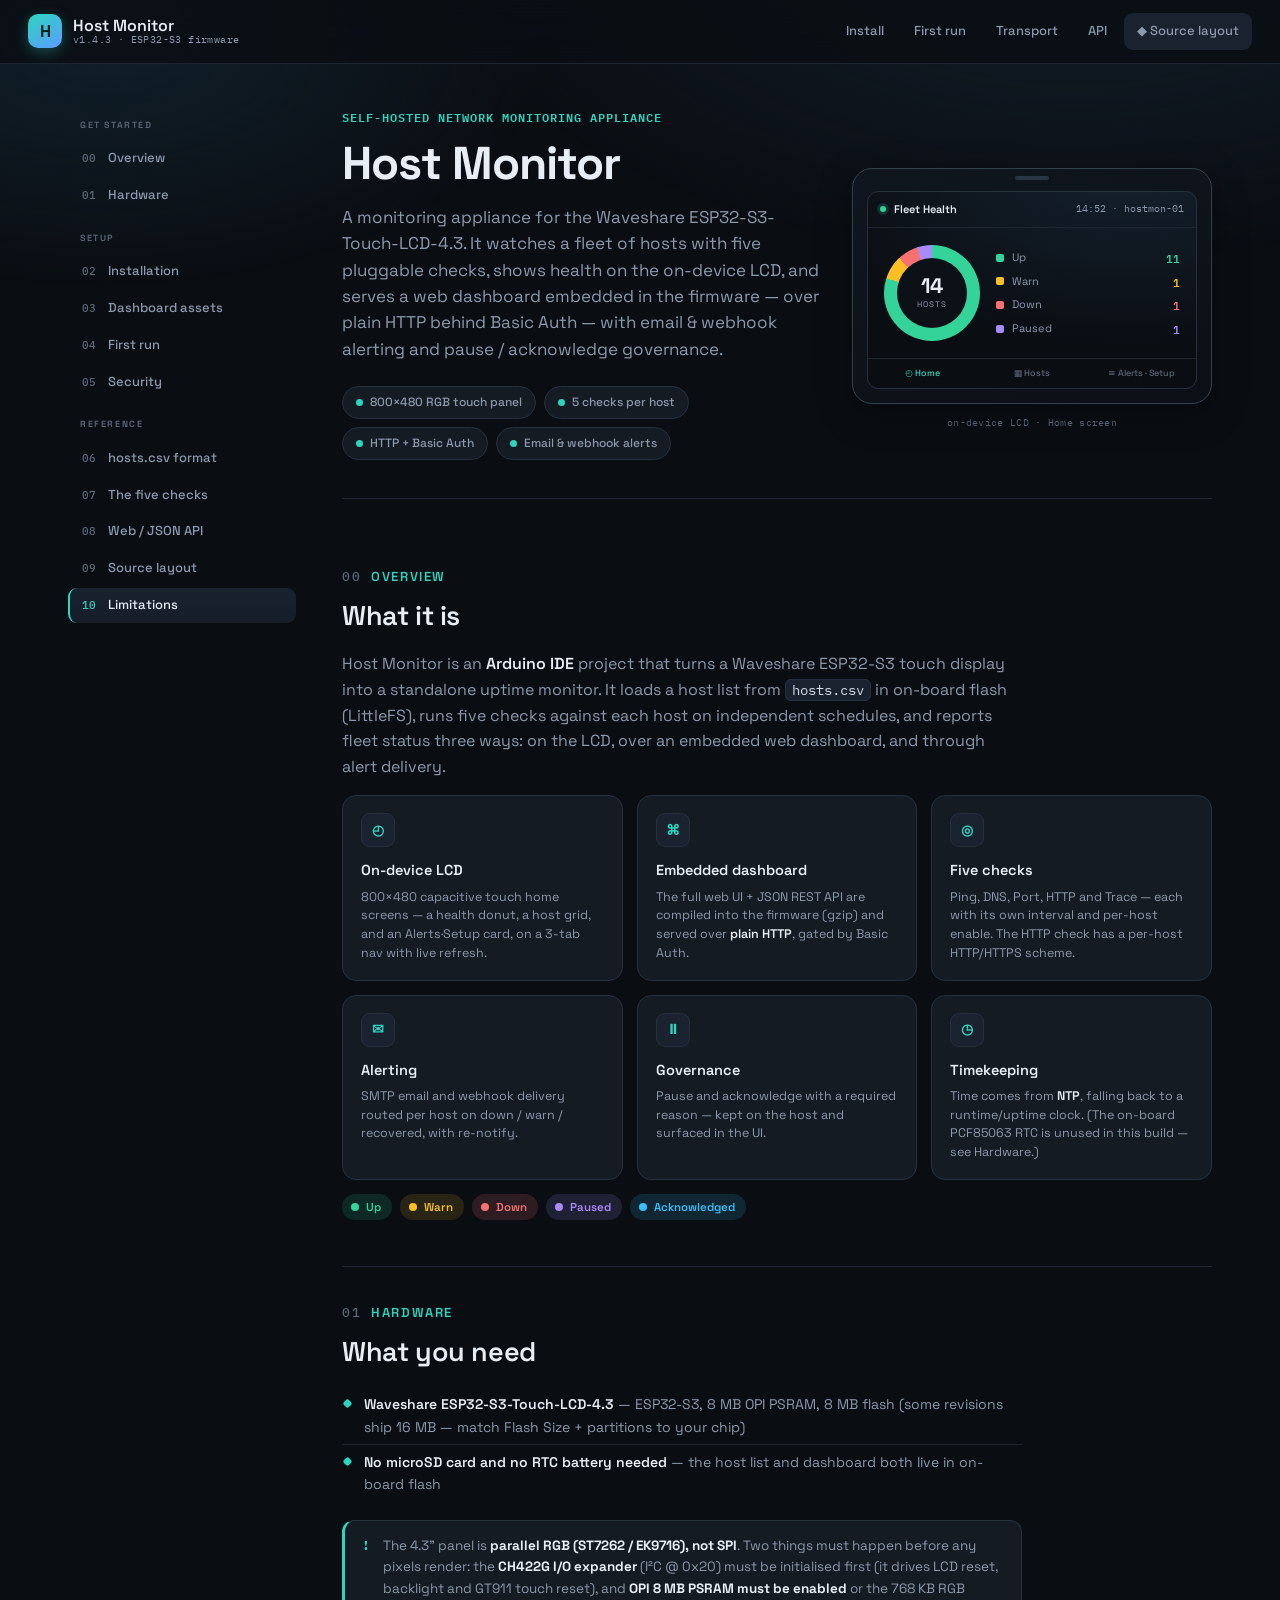
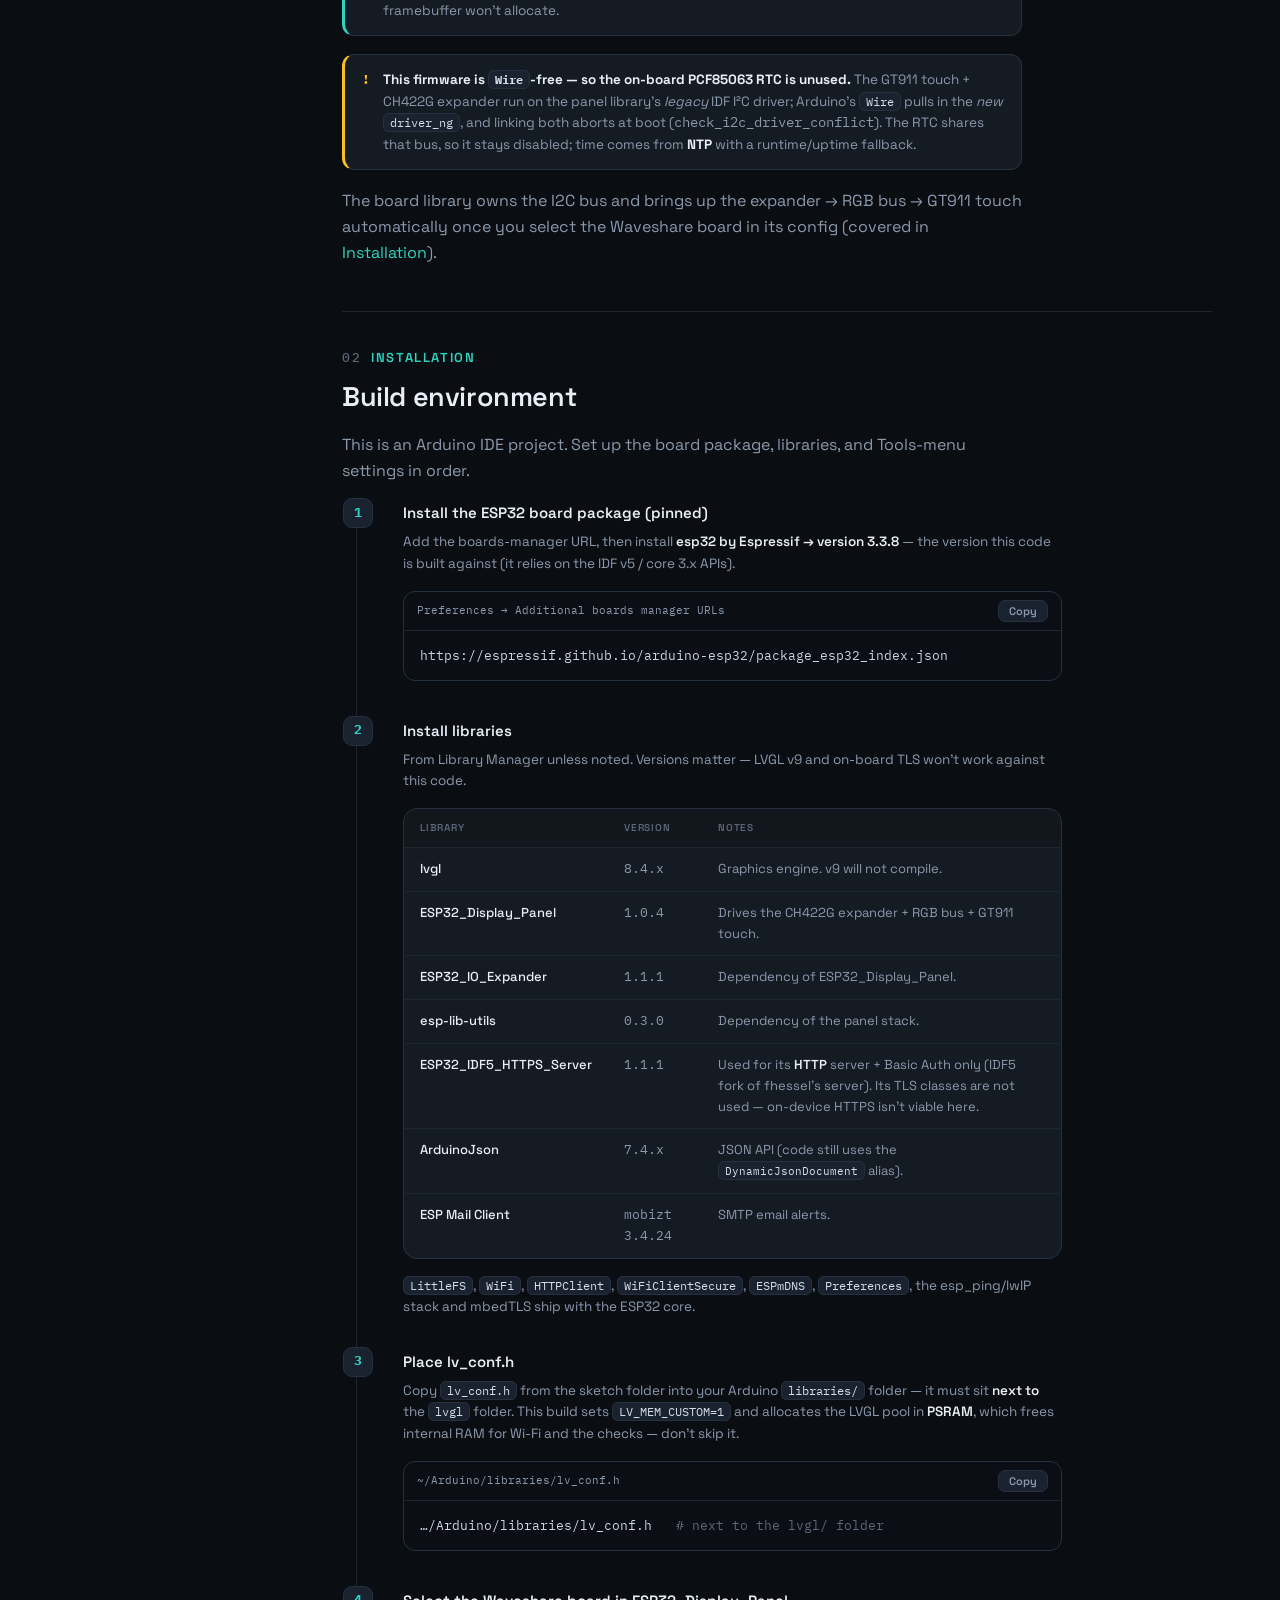
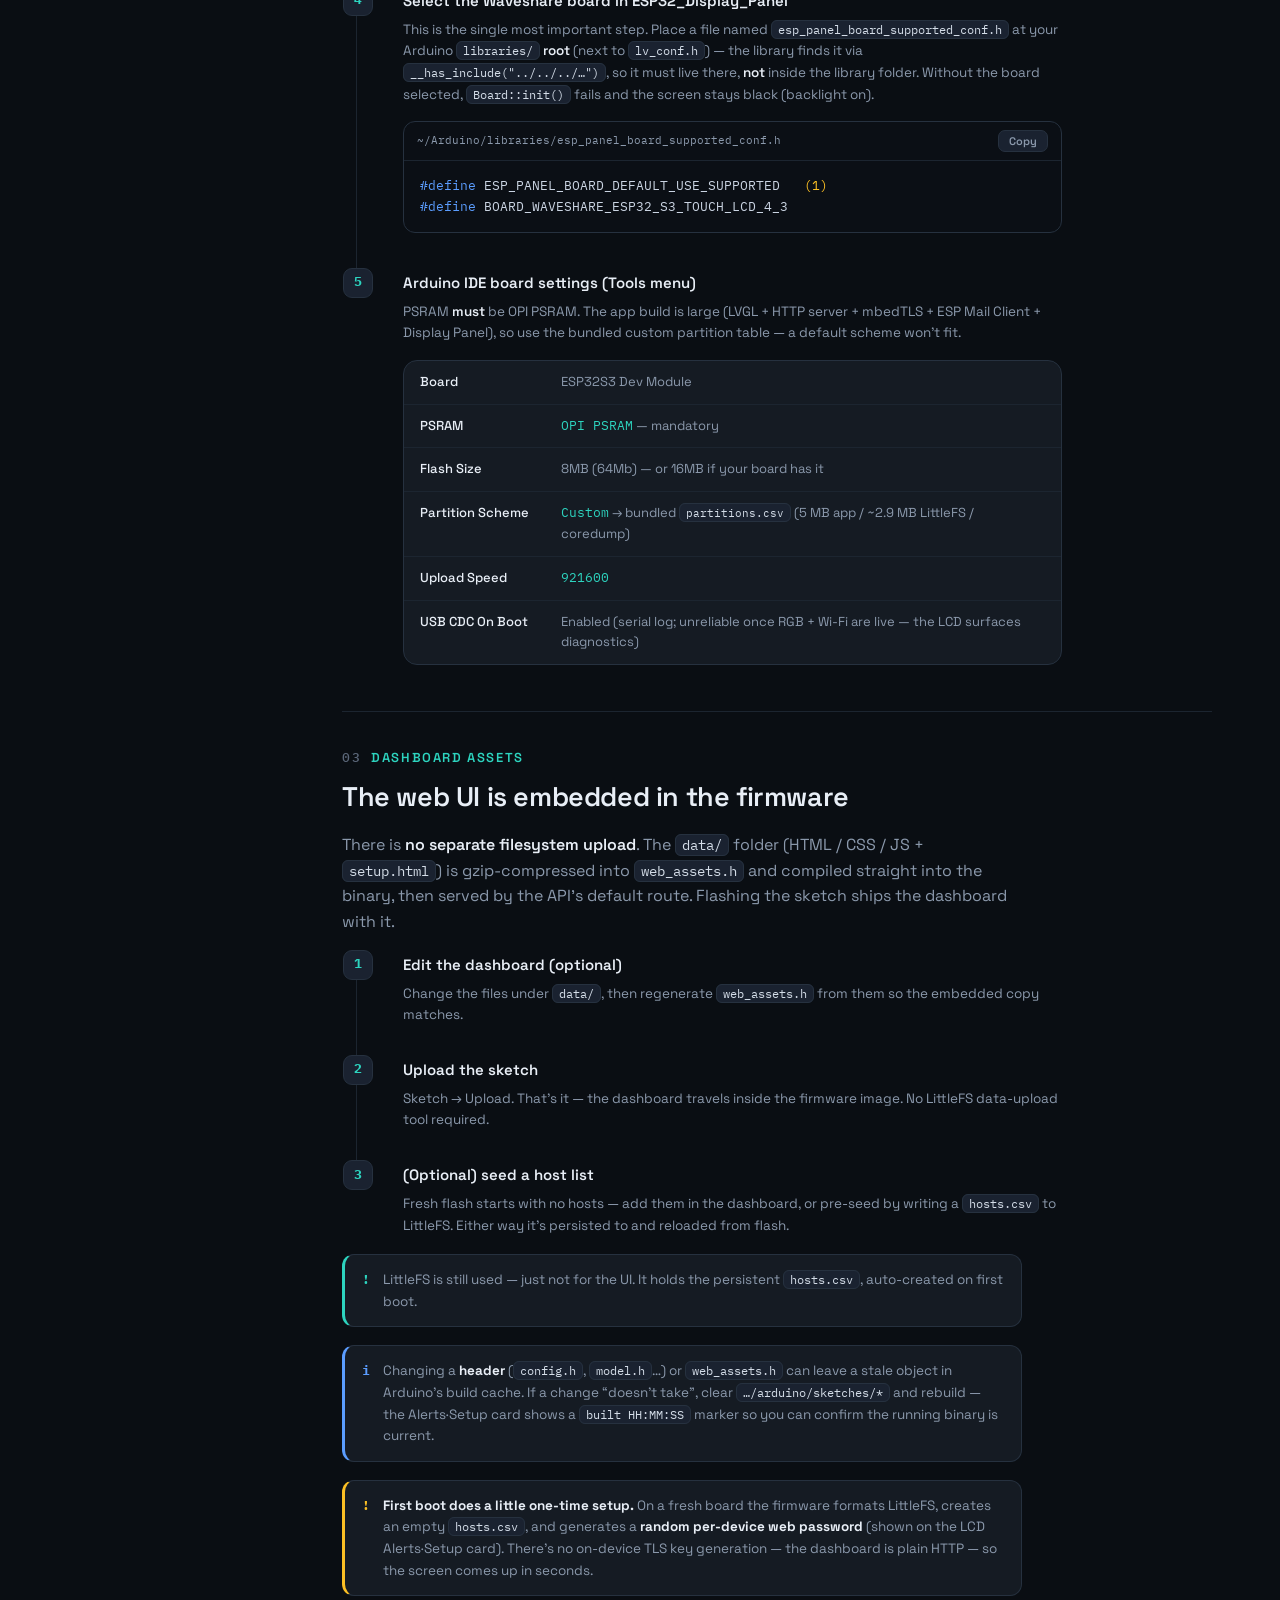
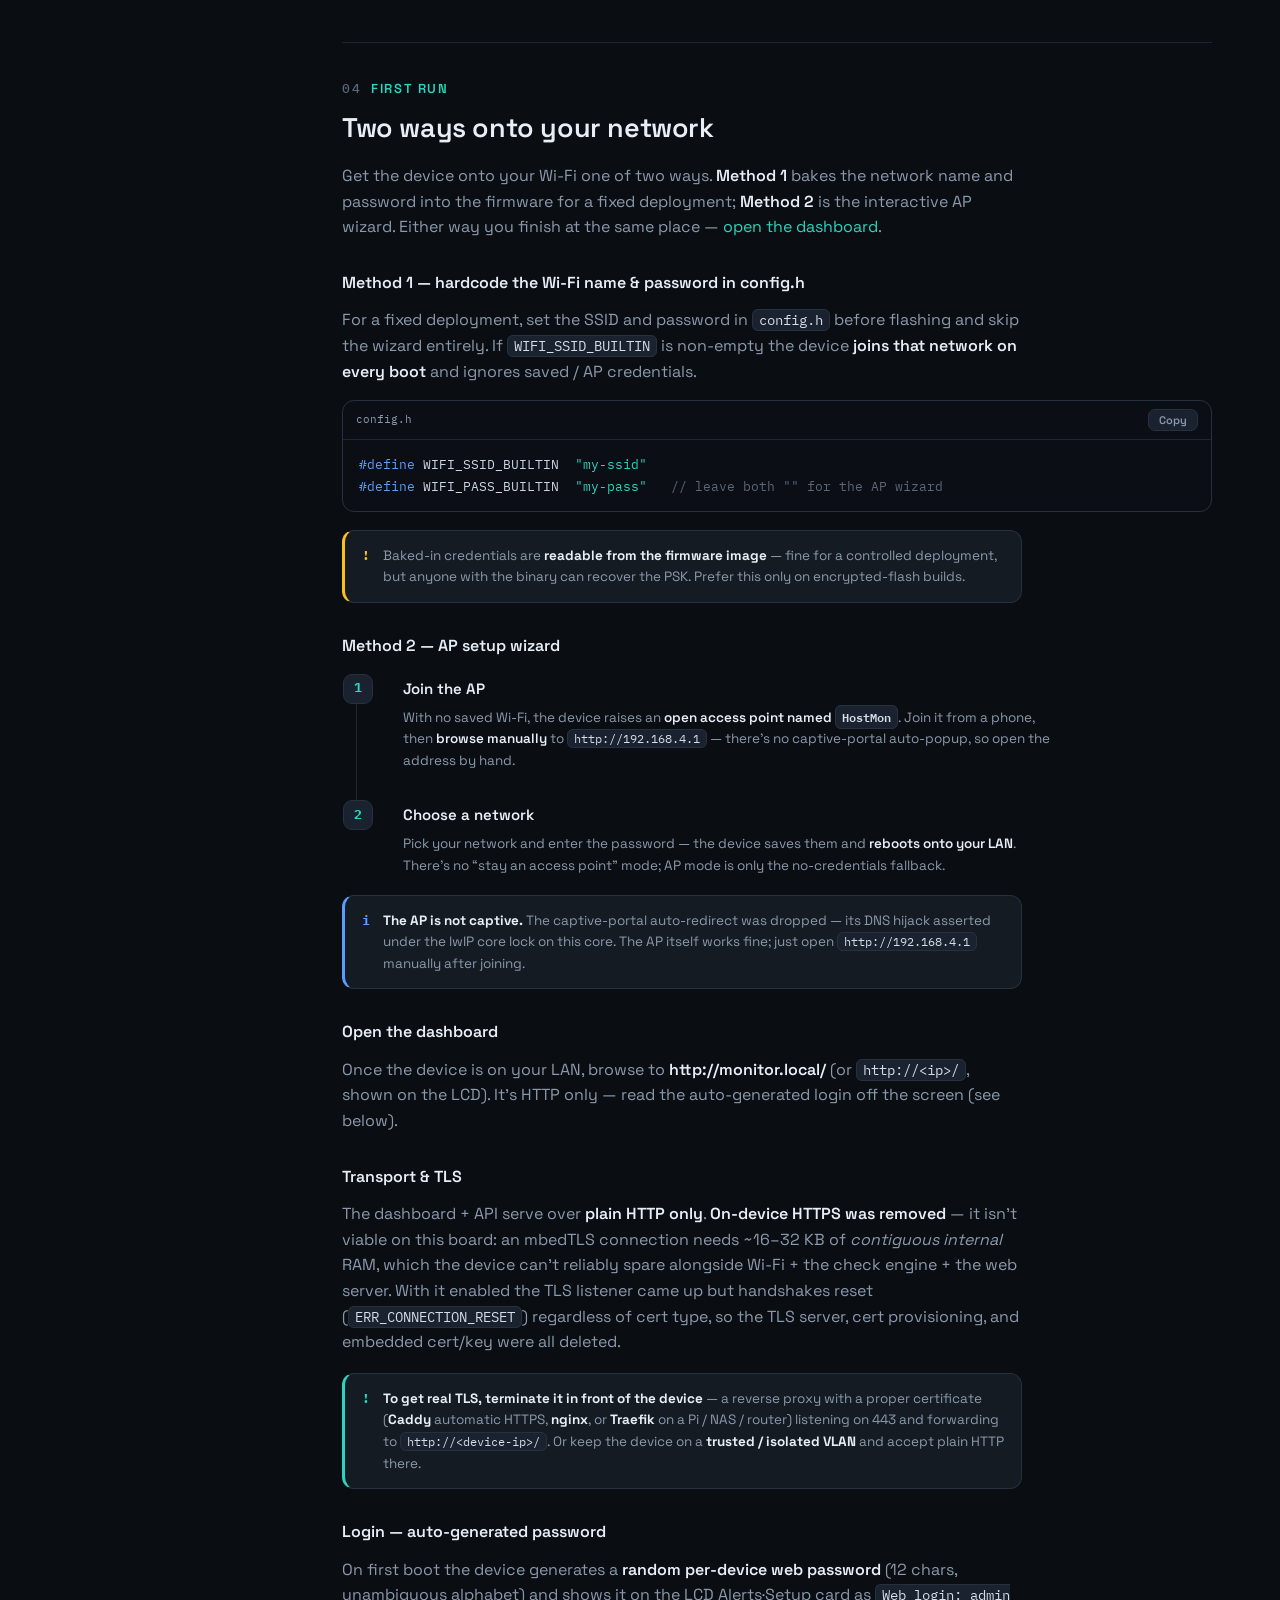
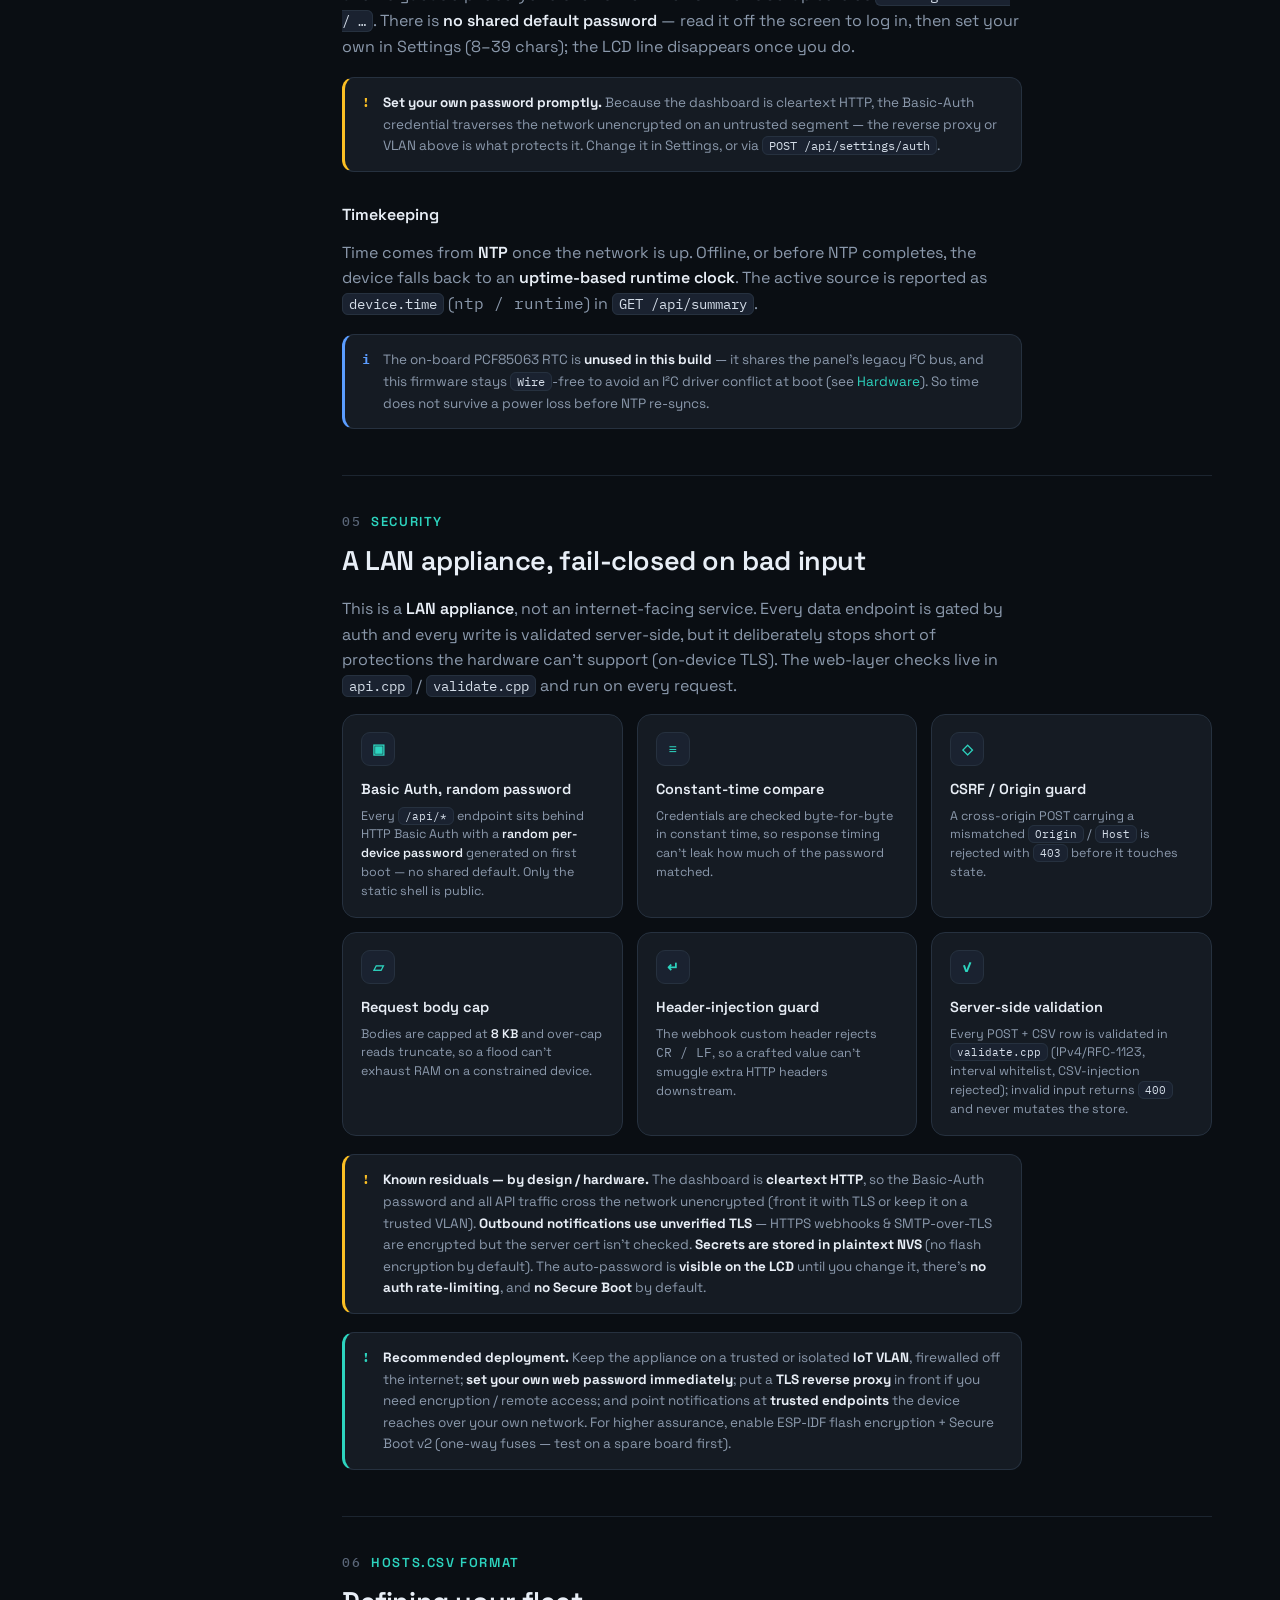
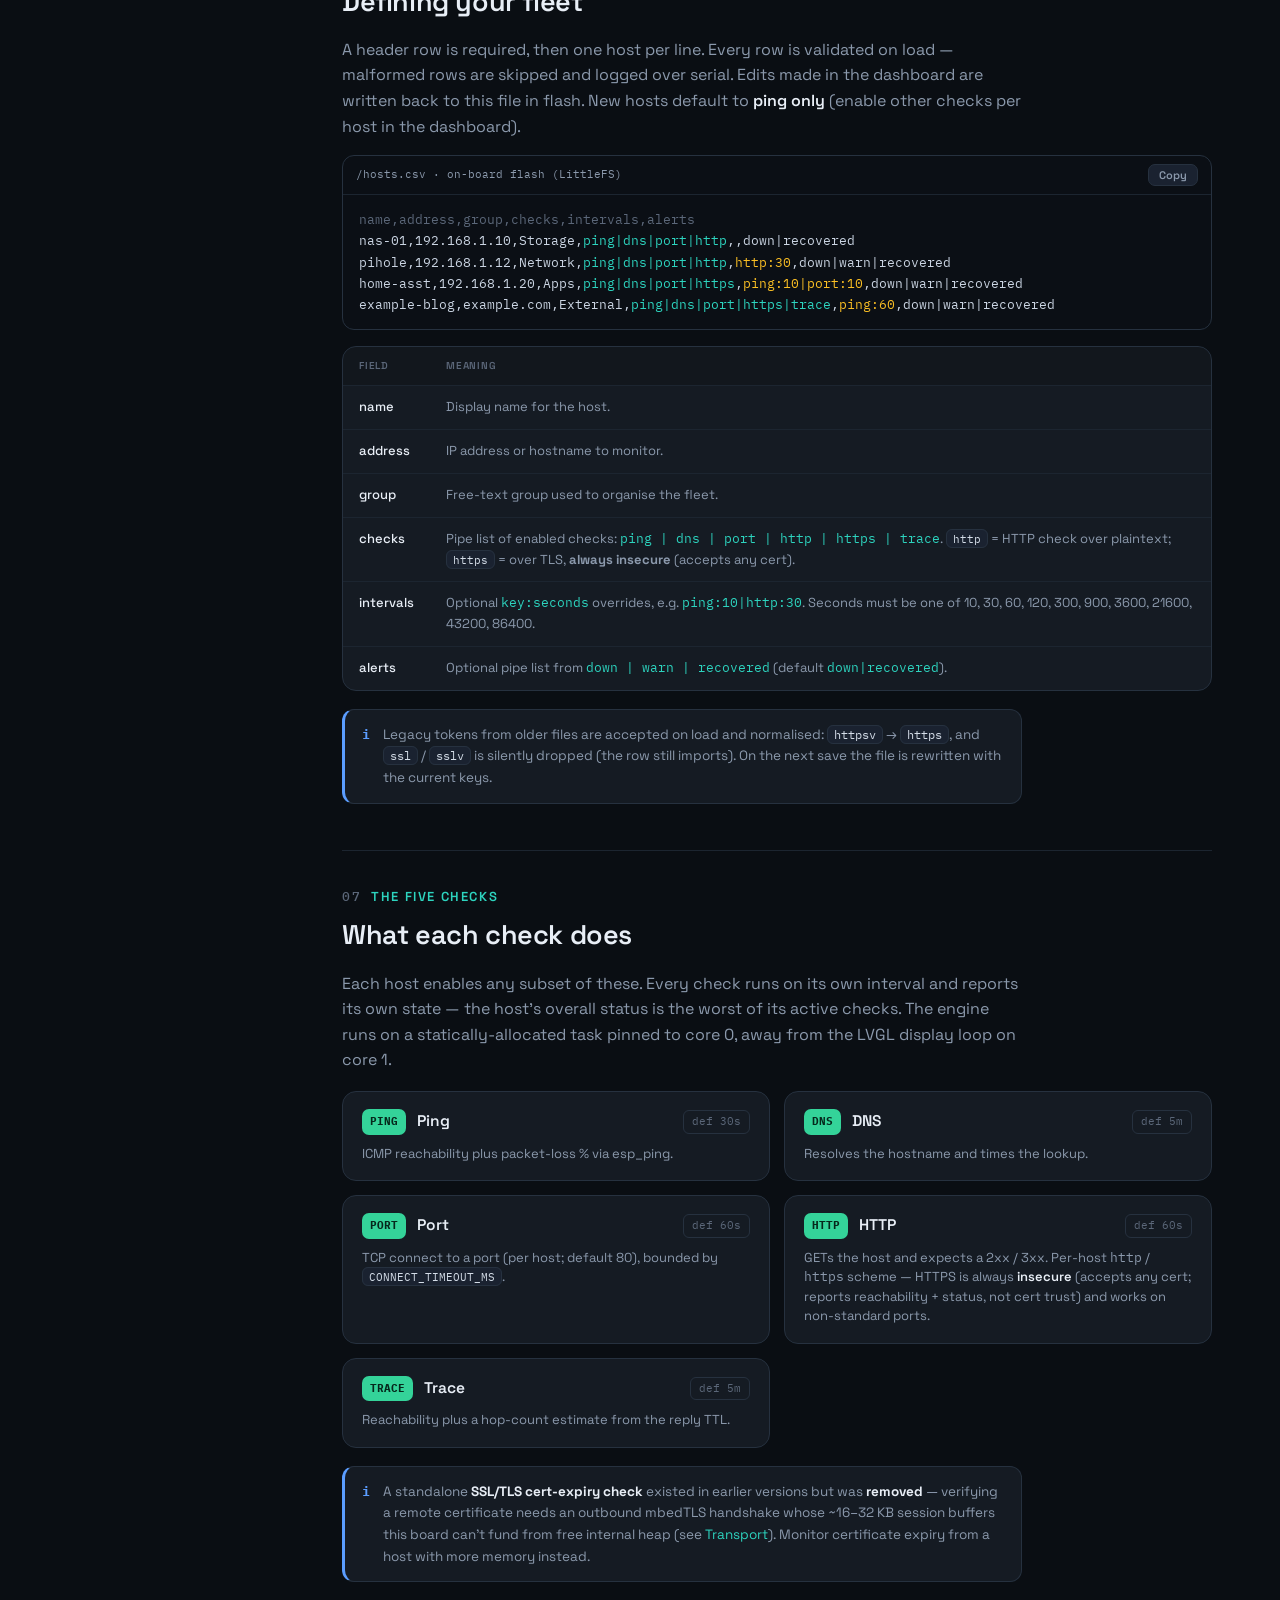
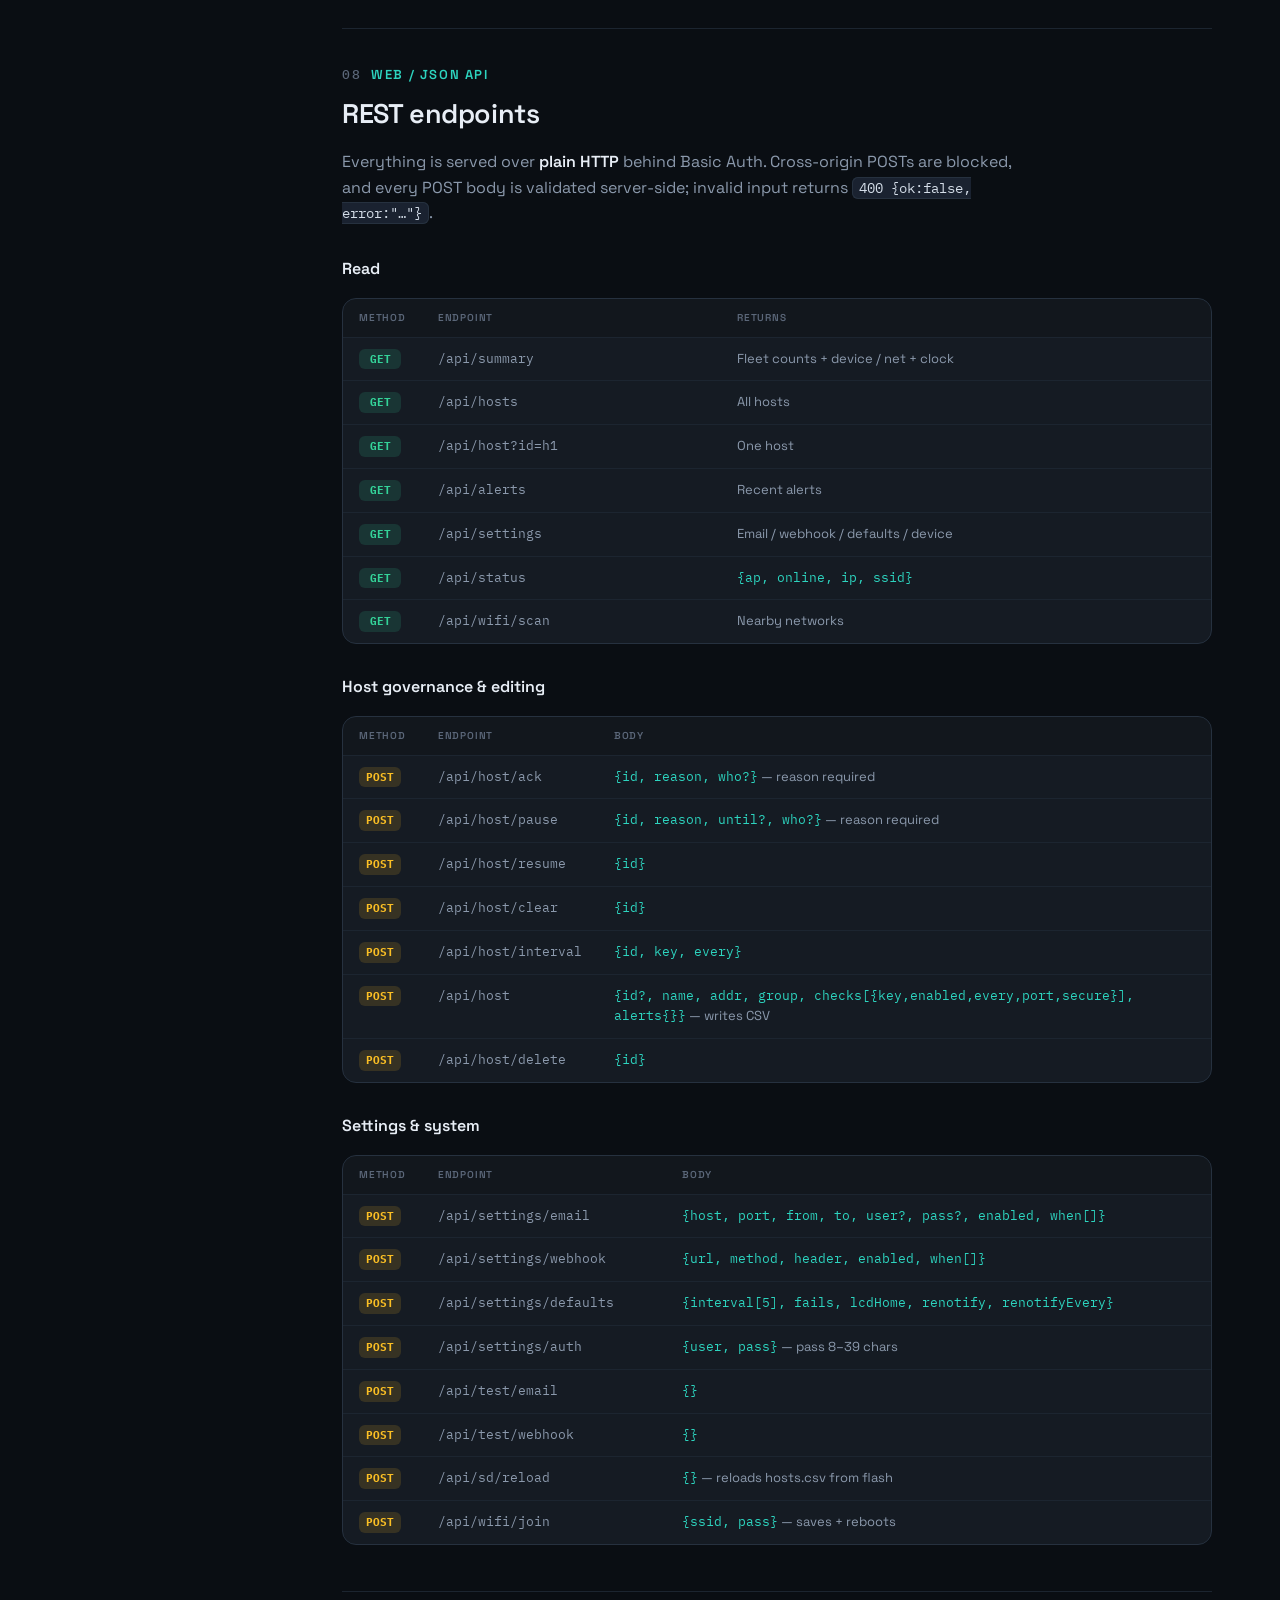
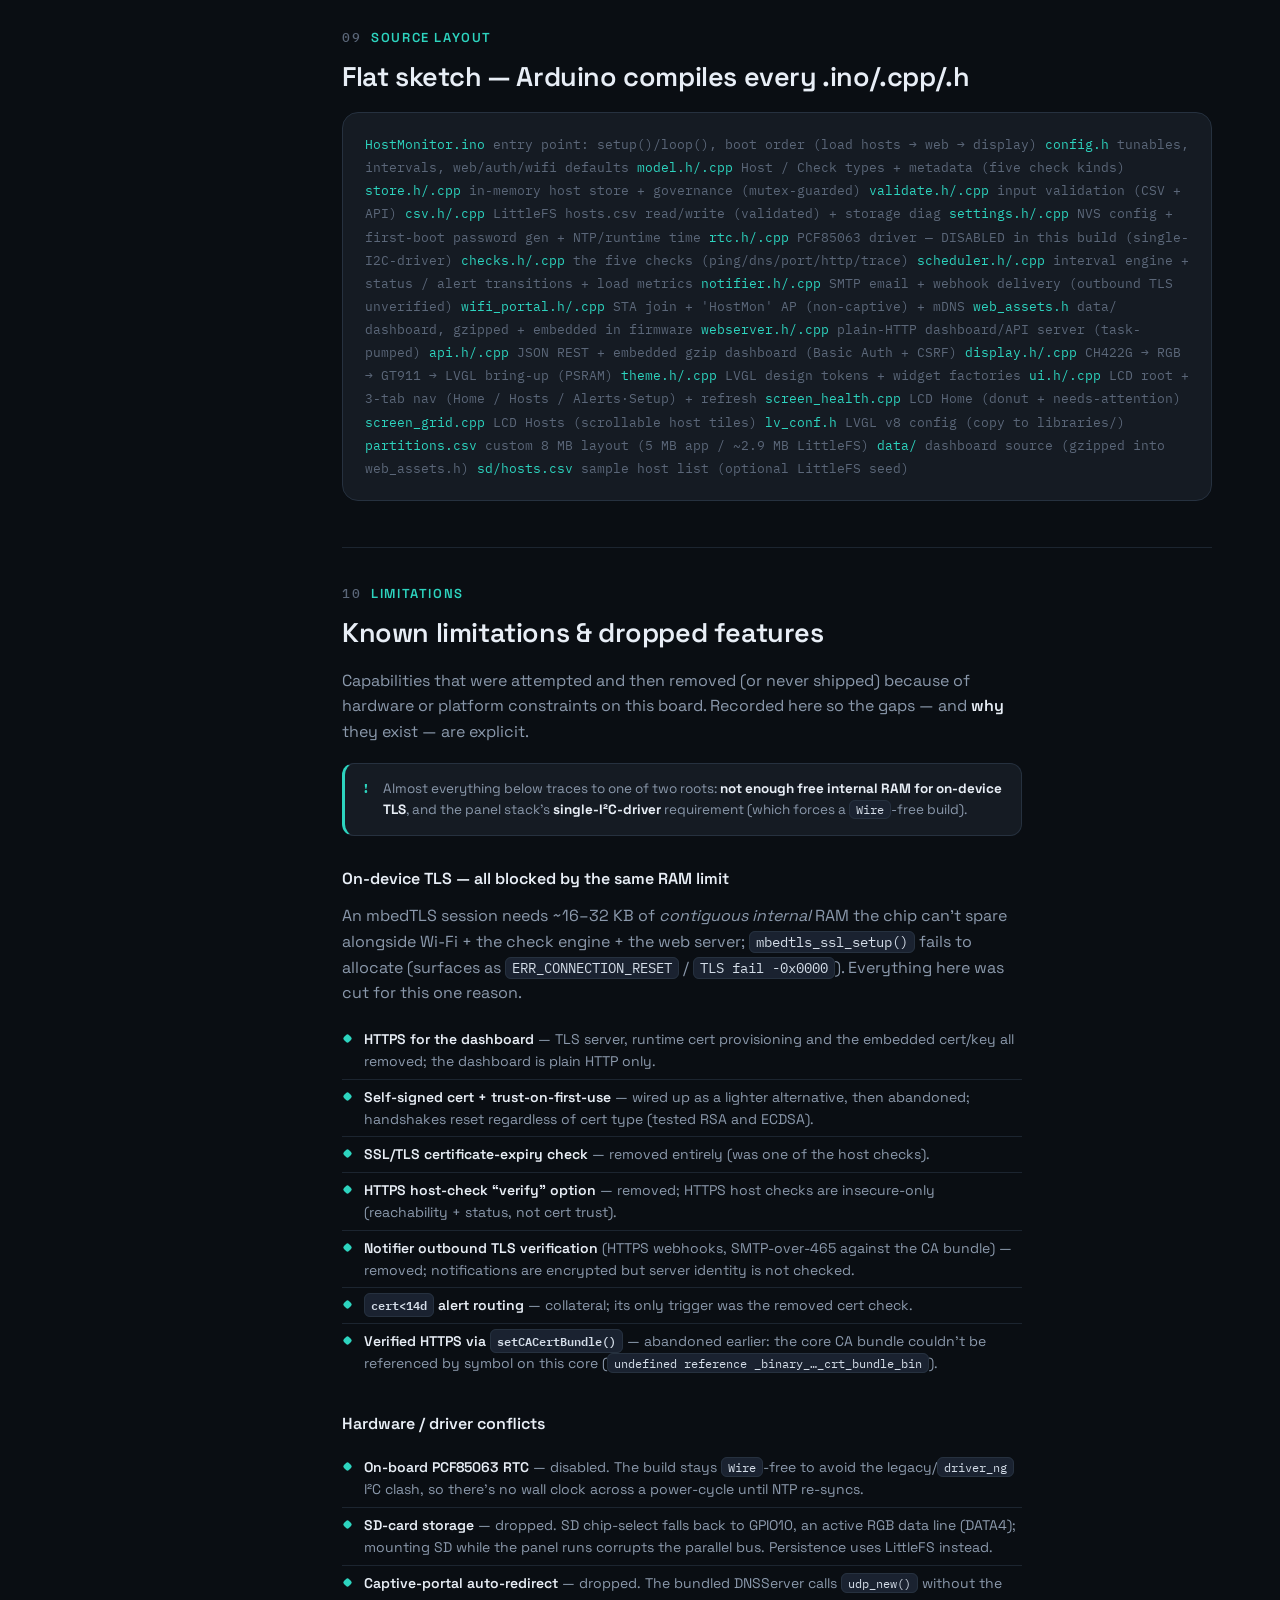
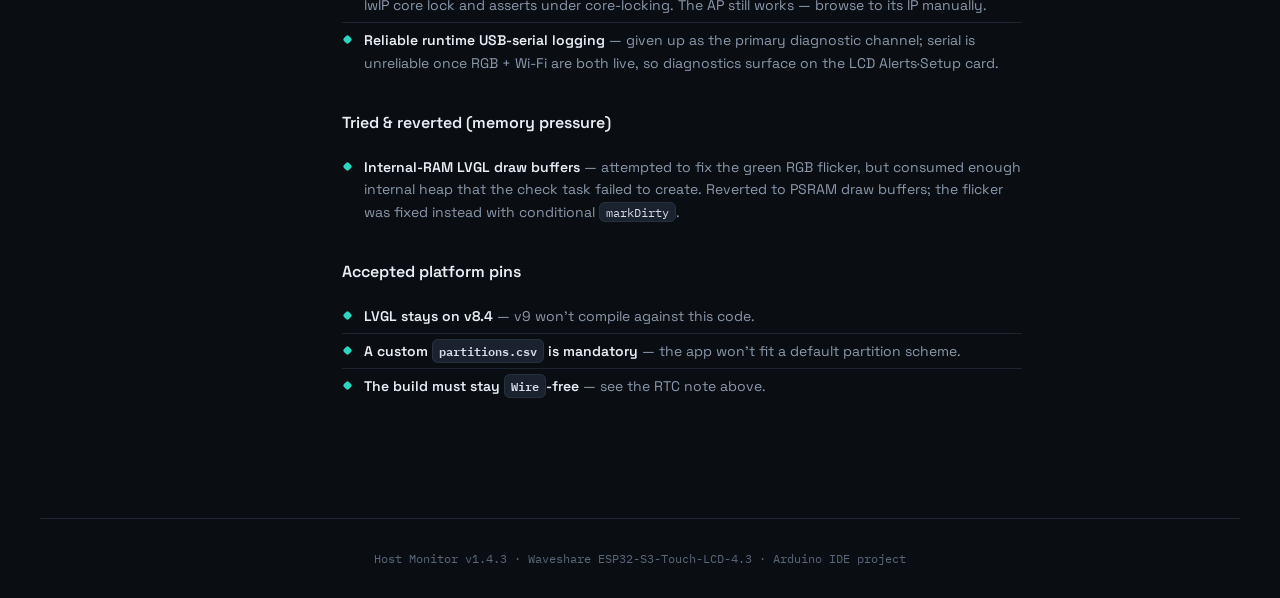
==== index.html @ 2544a41b "Initial Commit" ====
<!DOCTYPE html>
<html lang="en">
<head>
<meta charset="utf-8">
<meta name="viewport" content="width=device-width, initial-scale=1">
<title>Host Monitor — Documentation</title>
<link rel="preconnect" href="https://fonts.googleapis.com">
<link rel="preconnect" href="https://fonts.gstatic.com" crossorigin>
<link href="https://fonts.googleapis.com/css2?family=Space+Grotesk:wght@400;500;600;700&family=IBM+Plex+Mono:wght@400;500;600;700&display=swap" rel="stylesheet">
<style>
:root{
  --bg:#0d1117; --bg2:#0a0e13; --panel:#151b23; --raise:#1a2230; --soft:#1e2733;
  --line:#26313f; --hair:#1c2530; --edge:#33404f;
  --tx:#e8eef6; --mut:#8b99ac; --faint:#5b6779;
  --teal:#2dd4bf; --teal2:#14b8a6; --blue:#5b9dff;
  --up:#34d399; --warn:#fbbf24; --down:#f87171; --paused:#a78bfa; --ack:#38bdf8;
  --shadow:0 10px 34px rgba(0,0,0,.36);
  --ui:'Space Grotesk',system-ui,sans-serif; --mono:'IBM Plex Mono',monospace;
}
*{box-sizing:border-box}
html{scroll-behavior:smooth;scroll-padding-top:88px}
body{margin:0;font-family:var(--ui);background:var(--bg2);color:var(--tx);-webkit-font-smoothing:antialiased;line-height:1.6}
body::before{content:"";position:fixed;inset:0;pointer-events:none;z-index:0;
  background:radial-gradient(1200px 640px at 84% -10%, #14202c 0%, transparent 55%),
             radial-gradient(900px 500px at 8% 4%, #11202a 0%, transparent 50%)}
.mono{font-family:var(--mono);font-variant-numeric:tabular-nums}
a{color:var(--teal);text-decoration:none}
a:hover{text-decoration:underline}
::selection{background:rgba(45,212,191,.28)}
::-webkit-scrollbar{width:11px;height:11px}
::-webkit-scrollbar-thumb{background:#222c38;border-radius:6px;border:2px solid var(--bg2)}
::-webkit-scrollbar-track{background:transparent}

/* ---------- top bar ---------- */
header.top{position:sticky;top:0;z-index:50;display:flex;align-items:center;gap:14px;
  padding:13px 28px;border-bottom:1px solid var(--hair);
  background:rgba(10,14,19,.82);backdrop-filter:blur(14px)}
.brand{display:flex;align-items:center;gap:11px}
.brand .mk{width:34px;height:34px;border-radius:10px;background:linear-gradient(150deg,var(--teal),var(--blue));
  display:flex;align-items:center;justify-content:center;color:#04231b;font-weight:700;font-size:17px;
  box-shadow:0 4px 14px rgba(45,212,191,.3)}
.brand .nm{font-size:16px;font-weight:600;line-height:1.05}
.brand .nm small{display:block;font-size:10px;color:var(--mut);font-weight:400;letter-spacing:.4px;font-family:var(--mono)}
.top .links{margin-left:auto;display:flex;align-items:center;gap:4px}
.top .links a{color:var(--mut);font-size:13px;font-weight:500;padding:7px 12px;border-radius:9px;border:1px solid transparent}
.top .links a:hover{color:var(--tx);background:var(--raise);text-decoration:none}
.top .ghbtn{font-size:12.5px;font-weight:600;color:var(--tx);background:var(--raise);border:1px solid var(--line);
  border-radius:9px;padding:7px 13px;display:inline-flex;align-items:center;gap:7px}
.top .ghbtn:hover{border-color:var(--edge);background:var(--soft);text-decoration:none}
.menu-btn{display:none}

/* ---------- layout ---------- */
.wrap{position:relative;z-index:1;max-width:1200px;margin:0 auto;display:grid;
  grid-template-columns:228px minmax(0,1fr);gap:46px;padding:0 28px}
nav.toc{position:sticky;top:88px;align-self:start;height:calc(100vh - 88px);overflow-y:auto;
  padding:30px 0 40px;display:flex;flex-direction:column;gap:2px}
nav.toc .grp{font-size:9px;letter-spacing:1.6px;color:var(--faint);text-transform:uppercase;margin:16px 12px 7px;font-weight:600}
nav.toc .grp:first-child{margin-top:0}
nav.toc a{display:flex;align-items:center;gap:10px;padding:7px 12px;border-radius:9px;color:var(--mut);
  font-size:13px;font-weight:500;border-left:2px solid transparent}
nav.toc a:hover{color:var(--tx);background:var(--raise);text-decoration:none}
nav.toc a.on{color:var(--tx);background:linear-gradient(180deg,var(--raise),#161d29);border-left-color:var(--teal)}
nav.toc a .n{font-family:var(--mono);font-size:10.5px;color:var(--faint);width:16px;flex:none}
nav.toc a.on .n{color:var(--teal)}

main{padding:30px 0 100px;min-width:0}

/* ---------- hero ---------- */
.hero{padding:14px 0 8px;border-bottom:1px solid var(--hair);margin-bottom:38px}
.eyebrow{font-family:var(--mono);font-size:11.5px;letter-spacing:1px;color:var(--teal);text-transform:uppercase;font-weight:600}
.hero h1{font-size:46px;font-weight:700;letter-spacing:-1px;margin:14px 0 0;line-height:1.04}
.hero p.lead{font-size:17px;color:var(--mut);max-width:620px;margin:16px 0 24px;line-height:1.55}
.hero .chips{display:flex;flex-wrap:wrap;gap:8px;margin-bottom:30px}
.hchip{display:inline-flex;align-items:center;gap:7px;font-size:12px;font-weight:500;color:var(--mut);
  background:var(--panel);border:1px solid var(--line);border-radius:20px;padding:6px 13px}
.hchip .dot{width:7px;height:7px;border-radius:50%;background:var(--teal);flex:none}
.herorow{display:grid;grid-template-columns:1fr 360px;gap:28px;align-items:center}

/* device mock */
.device{background:linear-gradient(160deg,#10161e,#0b1016);border:1px solid var(--edge);border-radius:20px;
  padding:14px;box-shadow:var(--shadow);position:relative}
.device::after{content:"";position:absolute;left:50%;top:7px;transform:translateX(-50%);width:34px;height:4px;border-radius:3px;background:#2a3543}
.device .screen{aspect-ratio:800/480;border-radius:11px;background:
  radial-gradient(600px 320px at 80% -10%,#14202c 0,transparent 55%),var(--bg2);
  border:1px solid var(--line);overflow:hidden;display:flex;flex-direction:column;margin-top:8px}
.scr-top{display:flex;align-items:center;gap:8px;padding:9px 12px;border-bottom:1px solid var(--hair)}
.scr-top .d{width:6px;height:6px;border-radius:50%;background:var(--up);box-shadow:0 0 0 3px rgba(52,211,153,.16)}
.scr-top b{font-size:11px;font-weight:600}
.scr-top .t{margin-left:auto;font-family:var(--mono);font-size:10px;color:var(--mut)}
.scr-body{flex:1;display:flex;align-items:center;gap:16px;padding:6px 16px}
.donut{width:96px;height:96px;border-radius:50%;flex:none;position:relative;
  background:conic-gradient(var(--up) 0 80%,var(--warn) 80% 88%,var(--down) 88% 95%,var(--paused) 95% 100%)}
.donut::after{content:"";position:absolute;inset:13px;border-radius:50%;background:#0c1118;display:block}
.donut .ctr{position:absolute;inset:0;display:flex;flex-direction:column;align-items:center;justify-content:center;z-index:1}
.donut .ctr b{font-size:21px;font-weight:700;line-height:1}
.donut .ctr span{font-size:8px;color:var(--mut);letter-spacing:1px;text-transform:uppercase;margin-top:2px}
.scr-stats{display:flex;flex-direction:column;gap:6px;flex:1}
.sstat{display:flex;align-items:center;gap:8px;font-size:11px}
.sstat .sw{width:8px;height:8px;border-radius:2px;flex:none}
.sstat .lb{color:var(--mut)}
.sstat .vv{margin-left:auto;font-family:var(--mono);font-weight:600}
.scr-nav{display:flex;border-top:1px solid var(--hair)}
.scr-nav div{flex:1;text-align:center;font-size:9px;color:var(--faint);padding:7px 0;font-weight:500}
.scr-nav div.on{color:var(--teal)}
.devtag{text-align:center;font-family:var(--mono);font-size:10px;color:var(--faint);margin-top:11px;letter-spacing:.3px}

/* ---------- sections ---------- */
section{padding-top:30px;margin-top:6px;scroll-margin-top:88px}
section > h2{font-size:13px;font-weight:600;letter-spacing:1.6px;text-transform:uppercase;color:var(--teal);
  margin:0 0 6px;display:flex;align-items:center;gap:10px}
section > h2 .num{font-family:var(--mono);color:var(--faint);font-weight:500}
section .htitle{font-size:27px;font-weight:600;letter-spacing:-.4px;margin:0 0 14px;color:var(--tx)}
section p{color:var(--mut);max-width:680px;margin:0 0 16px}
section p strong, li strong{color:var(--tx);font-weight:600}
section h3{font-size:16px;font-weight:600;margin:30px 0 12px;color:var(--tx)}
.divider{height:1px;background:var(--hair);margin:46px 0 0}

/* cards & callouts */
.card{background:var(--panel);border:1px solid var(--line);border-radius:16px;padding:20px 22px}
.note{display:flex;gap:13px;background:var(--panel);border:1px solid var(--line);border-left:3px solid var(--blue);
  border-radius:12px;padding:14px 17px;margin:18px 0;font-size:13.5px;color:var(--mut);max-width:680px}
.note.warn{border-left-color:var(--warn)}
.note.teal{border-left-color:var(--teal)}
.note .ic{font-family:var(--mono);font-weight:700;font-size:13px;color:var(--blue);flex:none;margin-top:1px}
.note.warn .ic{color:var(--warn)}
.note.teal .ic{color:var(--teal)}
.note b{color:var(--tx)}

/* feature grid */
.fgrid{display:grid;grid-template-columns:repeat(3,1fr);gap:14px;margin:6px 0 4px}
.fcard{background:var(--panel);border:1px solid var(--line);border-radius:14px;padding:17px 18px;transition:.14s}
.fcard:hover{border-color:var(--edge);transform:translateY(-1px)}
.fcard .ic{width:34px;height:34px;border-radius:9px;background:var(--raise);border:1px solid var(--line);
  display:flex;align-items:center;justify-content:center;margin-bottom:12px;color:var(--teal);font-family:var(--mono);font-weight:700;font-size:14px}
.fcard h4{margin:0 0 5px;font-size:14.5px;font-weight:600}
.fcard p{margin:0;font-size:12.5px;color:var(--mut);line-height:1.5}

/* steps */
ol.steps{list-style:none;counter-reset:s;padding:0;margin:18px 0;max-width:720px}
ol.steps>li{counter-increment:s;position:relative;padding:0 0 22px 46px;border-left:1px solid var(--hair);margin-left:14px}
ol.steps>li:last-child{border-left-color:transparent;padding-bottom:0}
ol.steps>li::before{content:counter(s);position:absolute;left:-14px;top:-3px;width:28px;height:28px;border-radius:9px;
  background:var(--raise);border:1px solid var(--line);color:var(--teal);font-family:var(--mono);font-weight:700;
  font-size:13px;display:flex;align-items:center;justify-content:center}
ol.steps>li h4{margin:0 0 6px;font-size:15px;font-weight:600;color:var(--tx)}
ol.steps>li p{margin:0 0 10px;font-size:13.5px}

ul.clean{list-style:none;padding:0;margin:14px 0;max-width:680px}
ul.clean>li{position:relative;padding:6px 0 6px 22px;font-size:14px;color:var(--mut);border-bottom:1px solid var(--hair)}
ul.clean>li:last-child{border-bottom:none}
ul.clean>li::before{content:"";position:absolute;left:2px;top:13px;width:7px;height:7px;border-radius:2px;
  background:var(--teal);transform:rotate(45deg)}

/* code */
.code{position:relative;background:#0b0f15;border:1px solid var(--line);border-radius:12px;margin:16px 0;overflow:hidden}
.code .bar{display:flex;align-items:center;gap:8px;padding:8px 13px;border-bottom:1px solid var(--hair);
  font-family:var(--mono);font-size:11px;color:var(--faint)}
.code .bar .fn{color:var(--mut)}
.code .copy{margin-left:auto;font-family:var(--ui);font-size:11px;font-weight:600;color:var(--mut);
  background:var(--raise);border:1px solid var(--line);border-radius:7px;padding:3px 10px;cursor:pointer;transition:.12s}
.code .copy:hover{color:var(--tx);border-color:var(--edge)}
.code .copy.ok{color:var(--up);border-color:color-mix(in srgb,var(--up) 40%,transparent)}
.code pre{margin:0;padding:14px 16px;overflow-x:auto;font-family:var(--mono);font-size:12.5px;line-height:1.7;color:#cbd5e3}
.code pre .c{color:var(--faint)}
.code pre .k{color:var(--blue)}
.code pre .s{color:var(--teal)}
.code pre .v{color:var(--warn)}
code.inl{font-family:var(--mono);font-size:.88em;background:var(--raise);border:1px solid var(--line);
  border-radius:6px;padding:1px 6px;color:#d4dde8}

/* tables */
.tbl{background:var(--panel);border:1px solid var(--line);border-radius:14px;overflow:hidden;margin:16px 0}
.tbl table{width:100%;border-collapse:collapse}
.tbl th{text-align:left;font-size:10px;letter-spacing:.8px;text-transform:uppercase;color:var(--faint);
  font-weight:600;padding:11px 16px;border-bottom:1px solid var(--hair);background:rgba(0,0,0,.16)}
.tbl td{padding:11px 16px;font-size:13px;color:var(--mut);border-bottom:1px solid var(--hair);vertical-align:top}
.tbl tr:last-child td{border-bottom:none}
.tbl td:first-child{color:var(--tx);font-weight:500;white-space:nowrap}
.tbl td .mono{color:var(--teal)}
.tbl tr:hover td{background:rgba(255,255,255,.012)}
.method{font-family:var(--mono);font-size:10.5px;font-weight:700;padding:2px 7px;border-radius:6px;display:inline-block;min-width:42px;text-align:center}
.method.get{color:var(--up);background:color-mix(in srgb,var(--up) 14%,transparent)}
.method.post{color:var(--warn);background:color-mix(in srgb,var(--warn) 14%,transparent)}

/* check cards */
.ckgrid{display:grid;grid-template-columns:repeat(2,1fr);gap:14px;margin:18px 0}
.ckcard{background:var(--panel);border:1px solid var(--line);border-radius:14px;padding:17px 19px;display:flex;flex-direction:column}
.ckcard .r1{display:flex;align-items:center;gap:11px;margin-bottom:9px}
.ckcard .abbr{font-family:var(--mono);font-size:11px;font-weight:700;padding:4px 8px;border-radius:7px;
  color:#06281c;background:var(--up)}
.ckcard h4{margin:0;font-size:15.5px;font-weight:600}
.ckcard .iv{margin-left:auto;font-family:var(--mono);font-size:11px;color:var(--faint);
  border:1px solid var(--line);border-radius:6px;padding:2px 8px}
.ckcard p{margin:0;font-size:13px;color:var(--mut);line-height:1.5}

/* file tree */
.tree{font-family:var(--mono);font-size:12.5px;line-height:1.85;color:var(--mut)}
.tree .f{color:var(--teal)}
.tree .cm{color:var(--faint)}

/* status legend pills */
.legend{display:flex;flex-wrap:wrap;gap:8px;margin:14px 0}
.pill{font-size:11.5px;font-weight:600;padding:4px 11px 4px 9px;border-radius:20px;display:inline-flex;align-items:center;gap:7px}
.pill .dot{width:8px;height:8px;border-radius:50%;background:currentColor}
.pill.up{color:var(--up);background:color-mix(in srgb,var(--up) 13%,transparent)}
.pill.warn{color:var(--warn);background:color-mix(in srgb,var(--warn) 13%,transparent)}
.pill.down{color:var(--down);background:color-mix(in srgb,var(--down) 15%,transparent)}
.pill.paused{color:var(--paused);background:color-mix(in srgb,var(--paused) 14%,transparent)}
.pill.ack{color:var(--ack);background:color-mix(in srgb,var(--ack) 14%,transparent)}

footer{position:relative;z-index:1;border-top:1px solid var(--hair);padding:30px 28px;text-align:center;
  font-size:12px;color:var(--faint);font-family:var(--mono);max-width:1200px;margin:0 auto}

@media(max-width:980px){
  .wrap{grid-template-columns:1fr;gap:0}
  nav.toc{position:fixed;top:60px;left:0;width:264px;height:calc(100vh - 60px);background:var(--bg);
    border-right:1px solid var(--line);padding:24px 16px;z-index:40;transform:translateX(-100%);transition:.2s;box-shadow:var(--shadow)}
  nav.toc.open{transform:none}
  .menu-btn{display:inline-flex;align-items:center;justify-content:center;width:36px;height:36px;border-radius:9px;
    background:var(--raise);border:1px solid var(--line);color:var(--tx);font-size:17px;cursor:pointer}
  .top .links{display:none}
  .herorow{grid-template-columns:1fr}
  .device{max-width:380px}
  .hero h1{font-size:36px}
  .fgrid,.ckgrid{grid-template-columns:1fr}
}
</style>
</head>
<body>

<header class="top">
  <button class="menu-btn" id="menuBtn" aria-label="Menu">≡</button>
  <div class="brand">
    <div class="mk">H</div>
    <div class="nm">Host Monitor<small>v1.4.3 · ESP32-S3 firmware</small></div>
  </div>
  <div class="links">
    <a href="#install">Install</a>
    <a href="#firstrun">First run</a>
    <a href="#transport">Transport</a>
    <a href="#api">API</a>
    <a class="ghbtn" href="#source">◆ Source layout</a>
  </div>
</header>

<div class="wrap">
  <nav class="toc" id="toc">
    <div class="grp">Get started</div>
    <a href="#overview"><span class="n">00</span>Overview</a>
    <a href="#hardware"><span class="n">01</span>Hardware</a>
    <div class="grp">Setup</div>
    <a href="#install"><span class="n">02</span>Installation</a>
    <a href="#dashboard"><span class="n">03</span>Dashboard assets</a>
    <a href="#firstrun"><span class="n">04</span>First run</a>
    <a href="#security"><span class="n">05</span>Security</a>
    <div class="grp">Reference</div>
    <a href="#hosts"><span class="n">06</span>hosts.csv format</a>
    <a href="#checks"><span class="n">07</span>The five checks</a>
    <a href="#api"><span class="n">08</span>Web / JSON API</a>
    <a href="#source"><span class="n">09</span>Source layout</a>
    <a href="#limits"><span class="n">10</span>Limitations</a>
  </nav>

  <main>
    <!-- HERO -->
    <div class="hero">
      <div class="herorow">
        <div>
          <div class="eyebrow">Self-hosted network monitoring appliance</div>
          <h1>Host Monitor</h1>
          <p class="lead">A monitoring appliance for the Waveshare ESP32-S3-Touch-LCD-4.3. It watches a fleet of hosts with five pluggable checks, shows health on the on-device LCD, and serves a web dashboard embedded in the firmware — over plain HTTP behind Basic Auth — with email &amp; webhook alerting and pause / acknowledge governance.</p>
          <div class="chips">
            <span class="hchip"><span class="dot"></span>800×480 RGB touch panel</span>
            <span class="hchip"><span class="dot"></span>5 checks per host</span>
            <span class="hchip"><span class="dot"></span>HTTP + Basic Auth</span>
            <span class="hchip"><span class="dot"></span>Email &amp; webhook alerts</span>
          </div>
        </div>
        <div>
          <div class="device">
            <div class="screen">
              <div class="scr-top"><span class="d"></span><b>Fleet Health</b><span class="t">14:52 · hostmon-01</span></div>
              <div class="scr-body">
                <div class="donut"><div class="ctr"><b>14</b><span>hosts</span></div></div>
                <div class="scr-stats">
                  <div class="sstat"><span class="sw" style="background:var(--up)"></span><span class="lb">Up</span><span class="vv c-up" style="color:var(--up)">11</span></div>
                  <div class="sstat"><span class="sw" style="background:var(--warn)"></span><span class="lb">Warn</span><span class="vv" style="color:var(--warn)">1</span></div>
                  <div class="sstat"><span class="sw" style="background:var(--down)"></span><span class="lb">Down</span><span class="vv" style="color:var(--down)">1</span></div>
                  <div class="sstat"><span class="sw" style="background:var(--paused)"></span><span class="lb">Paused</span><span class="vv" style="color:var(--paused)">1</span></div>
                </div>
              </div>
              <div class="scr-nav"><div class="on">◴ Home</div><div>▦ Hosts</div><div>≡ Alerts · Setup</div></div>
            </div>
          </div>
          <div class="devtag">on-device LCD · Home screen</div>
        </div>
      </div>
    </div>

    <!-- OVERVIEW -->
    <section id="overview">
      <h2><span class="num">00</span>Overview</h2>
      <div class="htitle">What it is</div>
      <p>Host Monitor is an <strong>Arduino IDE</strong> project that turns a Waveshare ESP32-S3 touch display into a standalone uptime monitor. It loads a host list from <code class="inl">hosts.csv</code> in on-board flash (LittleFS), runs five checks against each host on independent schedules, and reports fleet status three ways: on the LCD, over an embedded web dashboard, and through alert delivery.</p>
      <div class="fgrid">
        <div class="fcard"><div class="ic">◴</div><h4>On-device LCD</h4><p>800×480 capacitive touch home screens — a health donut, a host grid, and an Alerts·Setup card, on a 3-tab nav with live refresh.</p></div>
        <div class="fcard"><div class="ic">⌘</div><h4>Embedded dashboard</h4><p>The full web UI + JSON REST API are compiled into the firmware (gzip) and served over <strong>plain HTTP</strong>, gated by Basic Auth.</p></div>
        <div class="fcard"><div class="ic">◎</div><h4>Five checks</h4><p>Ping, DNS, Port, HTTP and Trace — each with its own interval and per-host enable. The HTTP check has a per-host HTTP/HTTPS scheme.</p></div>
        <div class="fcard"><div class="ic">✉</div><h4>Alerting</h4><p>SMTP email and webhook delivery routed per host on down / warn / recovered, with re-notify.</p></div>
        <div class="fcard"><div class="ic">⏸</div><h4>Governance</h4><p>Pause and acknowledge with a required reason — kept on the host and surfaced in the UI.</p></div>
        <div class="fcard"><div class="ic">◷</div><h4>Timekeeping</h4><p>Time comes from <strong>NTP</strong>, falling back to a runtime/uptime clock. (The on-board PCF85063 RTC is unused in this build — see Hardware.)</p></div>
      </div>
      <div class="legend">
        <span class="pill up"><span class="dot"></span>Up</span>
        <span class="pill warn"><span class="dot"></span>Warn</span>
        <span class="pill down"><span class="dot"></span>Down</span>
        <span class="pill paused"><span class="dot"></span>Paused</span>
        <span class="pill ack"><span class="dot"></span>Acknowledged</span>
      </div>
      <div class="divider"></div>
    </section>

    <!-- HARDWARE -->
    <section id="hardware">
      <h2><span class="num">01</span>Hardware</h2>
      <div class="htitle">What you need</div>
      <ul class="clean">
        <li><strong>Waveshare ESP32-S3-Touch-LCD-4.3</strong> — ESP32-S3, 8 MB OPI PSRAM, 8 MB flash (some revisions ship 16 MB — match Flash Size + partitions to your chip)</li>
        <li><strong>No microSD card and no RTC battery needed</strong> — the host list and dashboard both live in on-board flash</li>
      </ul>
      <div class="note teal"><span class="ic">!</span><div>The 4.3" panel is <b>parallel RGB (ST7262 / EK9716), not SPI</b>. Two things must happen before any pixels render: the <b>CH422G I/O expander</b> (I²C @ 0x20) must be initialised first (it drives LCD reset, backlight and GT911 touch reset), and <b>OPI 8 MB PSRAM must be enabled</b> or the 768 KB RGB framebuffer won't allocate.</div></div>
      <div class="note warn"><span class="ic">!</span><div><b>This firmware is <code class="inl">Wire</code>-free — so the on-board PCF85063 RTC is unused.</b> The GT911 touch + CH422G expander run on the panel library's <i>legacy</i> IDF I²C driver; Arduino's <code class="inl">Wire</code> pulls in the <i>new</i> <code class="inl">driver_ng</code>, and linking both aborts at boot (<span class="mono">check_i2c_driver_conflict</span>). The RTC shares that bus, so it stays disabled; time comes from <b>NTP</b> with a runtime/uptime fallback.</div></div>
      <p>The board library owns the I2C bus and brings up the expander → RGB bus → GT911 touch automatically once you select the Waveshare board in its config (covered in <a href="#install">Installation</a>).</p>
      <div class="divider"></div>
    </section>

    <!-- INSTALL -->
    <section id="install">
      <h2><span class="num">02</span>Installation</h2>
      <div class="htitle">Build environment</div>
      <p>This is an Arduino IDE project. Set up the board package, libraries, and Tools-menu settings in order.</p>

      <ol class="steps">
        <li>
          <h4>Install the ESP32 board package (pinned)</h4>
          <p>Add the boards-manager URL, then install <strong>esp32 by Espressif → version 3.3.8</strong> — the version this code is built against (it relies on the IDF v5 / core 3.x APIs).</p>
          <div class="code"><div class="bar"><span class="fn">Preferences → Additional boards manager URLs</span><button class="copy">Copy</button></div><pre>https://espressif.github.io/arduino-esp32/package_esp32_index.json</pre></div>
        </li>
        <li>
          <h4>Install libraries</h4>
          <p>From Library Manager unless noted. Versions matter — LVGL v9 and on-board TLS won't work against this code.</p>
          <div class="tbl"><table>
            <thead><tr><th>Library</th><th>Version</th><th>Notes</th></tr></thead>
            <tbody>
              <tr><td>lvgl</td><td class="mono">8.4.x</td><td>Graphics engine. v9 will not compile.</td></tr>
              <tr><td>ESP32_Display_Panel</td><td class="mono">1.0.4</td><td>Drives the CH422G expander + RGB bus + GT911 touch.</td></tr>
              <tr><td>ESP32_IO_Expander</td><td class="mono">1.1.1</td><td>Dependency of ESP32_Display_Panel.</td></tr>
              <tr><td>esp-lib-utils</td><td class="mono">0.3.0</td><td>Dependency of the panel stack.</td></tr>
              <tr><td>ESP32_IDF5_HTTPS_Server</td><td class="mono">1.1.1</td><td>Used for its <strong>HTTP</strong> server + Basic Auth only (IDF5 fork of fhessel's server). Its TLS classes are not used — on-device HTTPS isn't viable here.</td></tr>
              <tr><td>ArduinoJson</td><td class="mono">7.4.x</td><td>JSON API (code still uses the <code class="inl">DynamicJsonDocument</code> alias).</td></tr>
              <tr><td>ESP Mail Client</td><td class="mono">mobizt 3.4.24</td><td>SMTP email alerts.</td></tr>
            </tbody>
          </table></div>
          <p><code class="inl">LittleFS</code>, <code class="inl">WiFi</code>, <code class="inl">HTTPClient</code>, <code class="inl">WiFiClientSecure</code>, <code class="inl">ESPmDNS</code>, <code class="inl">Preferences</code>, the esp_ping/lwIP stack and mbedTLS ship with the ESP32 core.</p>
        </li>
        <li>
          <h4>Place lv_conf.h</h4>
          <p>Copy <code class="inl">lv_conf.h</code> from the sketch folder into your Arduino <code class="inl">libraries/</code> folder — it must sit <strong>next to</strong> the <code class="inl">lvgl</code> folder. This build sets <code class="inl">LV_MEM_CUSTOM=1</code> and allocates the LVGL pool in <strong>PSRAM</strong>, which frees internal RAM for Wi-Fi and the checks — don't skip it.</p>
          <div class="code"><div class="bar"><span class="fn">~/Arduino/libraries/lv_conf.h</span><button class="copy">Copy</button></div><pre>…/Arduino/libraries/lv_conf.h   <span class="c"># next to the lvgl/ folder</span></pre></div>
        </li>
        <li>
          <h4>Select the Waveshare board in ESP32_Display_Panel</h4>
          <p>This is the single most important step. Place a file named <code class="inl">esp_panel_board_supported_conf.h</code> at your Arduino <code class="inl">libraries/</code> <strong>root</strong> (next to <code class="inl">lv_conf.h</code>) — the library finds it via <code class="inl">__has_include("../../../…")</code>, so it must live there, <strong>not</strong> inside the library folder. Without the board selected, <code class="inl">Board::init()</code> fails and the screen stays black (backlight on).</p>
          <div class="code"><div class="bar"><span class="fn">~/Arduino/libraries/esp_panel_board_supported_conf.h</span><button class="copy">Copy</button></div><pre><span class="k">#define</span> ESP_PANEL_BOARD_DEFAULT_USE_SUPPORTED   <span class="v">(1)</span>
<span class="k">#define</span> BOARD_WAVESHARE_ESP32_S3_TOUCH_LCD_4_3</pre></div>
        </li>
        <li>
          <h4>Arduino IDE board settings (Tools menu)</h4>
          <p>PSRAM <strong>must</strong> be OPI PSRAM. The app build is large (LVGL + HTTP server + mbedTLS + ESP Mail Client + Display Panel), so use the bundled custom partition table — a default scheme won't fit.</p>
          <div class="tbl"><table><tbody>
            <tr><td>Board</td><td>ESP32S3 Dev Module</td></tr>
            <tr><td>PSRAM</td><td><span class="mono">OPI PSRAM</span> — mandatory</td></tr>
            <tr><td>Flash Size</td><td>8MB (64Mb) — or 16MB if your board has it</td></tr>
            <tr><td>Partition Scheme</td><td><span class="mono">Custom</span> → bundled <code class="inl">partitions.csv</code> (5 MB app / ~2.9 MB LittleFS / coredump)</td></tr>
            <tr><td>Upload Speed</td><td><span class="mono">921600</span></td></tr>
            <tr><td>USB CDC On Boot</td><td>Enabled (serial log; unreliable once RGB + Wi-Fi are live — the LCD surfaces diagnostics)</td></tr>
          </tbody></table></div>
        </li>
      </ol>
      <div class="divider"></div>
    </section>

    <!-- DASHBOARD ASSETS -->
    <section id="dashboard">
      <h2><span class="num">03</span>Dashboard assets</h2>
      <div class="htitle">The web UI is embedded in the firmware</div>
      <p>There is <strong>no separate filesystem upload</strong>. The <code class="inl">data/</code> folder (HTML / CSS / JS + <code class="inl">setup.html</code>) is gzip-compressed into <code class="inl">web_assets.h</code> and compiled straight into the binary, then served by the API's default route. Flashing the sketch ships the dashboard with it.</p>
      <ol class="steps">
        <li><h4>Edit the dashboard (optional)</h4><p>Change the files under <code class="inl">data/</code>, then regenerate <code class="inl">web_assets.h</code> from them so the embedded copy matches.</p></li>
        <li><h4>Upload the sketch</h4><p>Sketch → Upload. That's it — the dashboard travels inside the firmware image. No LittleFS data-upload tool required.</p></li>
        <li><h4>(Optional) seed a host list</h4><p>Fresh flash starts with no hosts — add them in the dashboard, or pre-seed by writing a <code class="inl">hosts.csv</code> to LittleFS. Either way it's persisted to and reloaded from flash.</p></li>
      </ol>
      <div class="note teal"><span class="ic">!</span><div>LittleFS is still used — just not for the UI. It holds the persistent <code class="inl">hosts.csv</code>, auto-created on first boot.</div></div>
      <div class="note"><span class="ic">i</span><div>Changing a <b>header</b> (<code class="inl">config.h</code>, <code class="inl">model.h</code>…) or <code class="inl">web_assets.h</code> can leave a stale object in Arduino's build cache. If a change “doesn't take”, clear <code class="inl">…/arduino/sketches/*</code> and rebuild — the Alerts·Setup card shows a <code class="inl">built HH:MM:SS</code> marker so you can confirm the running binary is current.</div></div>
      <div class="note warn"><span class="ic">!</span><div><b>First boot does a little one-time setup.</b> On a fresh board the firmware formats LittleFS, creates an empty <code class="inl">hosts.csv</code>, and generates a <b>random per-device web password</b> (shown on the LCD Alerts·Setup card). There's no on-device TLS key generation — the dashboard is plain HTTP — so the screen comes up in seconds.</div></div>
      <div class="divider"></div>
    </section>

    <!-- FIRST RUN -->
    <section id="firstrun">
      <h2><span class="num">04</span>First run</h2>
      <div class="htitle">Two ways onto your network</div>
      <p>Get the device onto your Wi-Fi one of two ways. <strong>Method 1</strong> bakes the network name and password into the firmware for a fixed deployment; <strong>Method 2</strong> is the interactive AP wizard. Either way you finish at the same place — <a href="#openboard">open the dashboard</a>.</p>

      <h3>Method 1 — hardcode the Wi-Fi name &amp; password in config.h</h3>
      <p>For a fixed deployment, set the SSID and password in <code class="inl">config.h</code> before flashing and skip the wizard entirely. If <code class="inl">WIFI_SSID_BUILTIN</code> is non-empty the device <strong>joins that network on every boot</strong> and ignores saved / AP credentials.</p>
      <div class="code"><div class="bar"><span class="fn">config.h</span><button class="copy">Copy</button></div><pre><span class="k">#define</span> WIFI_SSID_BUILTIN  <span class="s">"my-ssid"</span>
<span class="k">#define</span> WIFI_PASS_BUILTIN  <span class="s">"my-pass"</span>   <span class="c">// leave both "" for the AP wizard</span></pre></div>
      <div class="note warn"><span class="ic">!</span><div>Baked-in credentials are <b>readable from the firmware image</b> — fine for a controlled deployment, but anyone with the binary can recover the PSK. Prefer this only on encrypted-flash builds.</div></div>

      <h3>Method 2 — AP setup wizard</h3>
      <ol class="steps">
        <li><h4>Join the AP</h4><p>With no saved Wi-Fi, the device raises an <strong>open access point named <code class="inl">HostMon</code></strong>. Join it from a phone, then <strong>browse manually</strong> to <code class="inl">http://192.168.4.1</code> — there's no captive-portal auto-popup, so open the address by hand.</p></li>
        <li><h4>Choose a network</h4><p>Pick your network and enter the password — the device saves them and <strong>reboots onto your LAN</strong>. There's no “stay an access point” mode; AP mode is only the no-credentials fallback.</p></li>
      </ol>
      <div class="note"><span class="ic">i</span><div><b>The AP is not captive.</b> The captive-portal auto-redirect was dropped — its DNS hijack asserted under the lwIP core lock on this core. The AP itself works fine; just open <code class="inl">http://192.168.4.1</code> manually after joining.</div></div>

      <h3 id="openboard">Open the dashboard</h3>
      <p>Once the device is on your LAN, browse to <strong>http://monitor.local/</strong> (or <code class="inl">http://&lt;ip&gt;/</code>, shown on the LCD). It's HTTP only — read the auto-generated login off the screen (see below).</p>

      <h3 id="transport">Transport &amp; TLS</h3>
      <p>The dashboard + API serve over <strong>plain HTTP only</strong>. <strong>On-device HTTPS was removed</strong> — it isn't viable on this board: an mbedTLS connection needs ~16–32&nbsp;KB of <em>contiguous internal</em> RAM, which the device can't reliably spare alongside Wi-Fi + the check engine + the web server. With it enabled the TLS listener came up but handshakes reset (<code class="inl">ERR_CONNECTION_RESET</code>) regardless of cert type, so the TLS server, cert provisioning, and embedded cert/key were all deleted.</p>
      <div class="note teal"><span class="ic">!</span><div><b>To get real TLS, terminate it in front of the device</b> — a reverse proxy with a proper certificate (<b>Caddy</b> automatic HTTPS, <b>nginx</b>, or <b>Traefik</b> on a Pi / NAS / router) listening on 443 and forwarding to <code class="inl">http://&lt;device-ip&gt;/</code>. Or keep the device on a <b>trusted / isolated VLAN</b> and accept plain HTTP there.</div></div>

      <h3>Login — auto-generated password</h3>
      <p>On first boot the device generates a <strong>random per-device web password</strong> (12 chars, unambiguous alphabet) and shows it on the LCD Alerts·Setup card as <code class="inl">Web login: admin / …</code>. There is <strong>no shared default password</strong> — read it off the screen to log in, then set your own in Settings (8–39 chars); the LCD line disappears once you do.</p>
      <div class="note warn"><span class="ic">!</span><div><b>Set your own password promptly.</b> Because the dashboard is cleartext HTTP, the Basic-Auth credential traverses the network unencrypted on an untrusted segment — the reverse proxy or VLAN above is what protects it. Change it in Settings, or via <code class="inl">POST /api/settings/auth</code>.</div></div>

      <h3>Timekeeping</h3>
      <p>Time comes from <strong>NTP</strong> once the network is up. Offline, or before NTP completes, the device falls back to an <strong>uptime-based runtime clock</strong>. The active source is reported as <code class="inl">device.time</code> (<span class="mono">ntp / runtime</span>) in <code class="inl">GET /api/summary</code>.</p>
      <div class="note"><span class="ic">i</span><div>The on-board PCF85063 RTC is <b>unused in this build</b> — it shares the panel's legacy I²C bus, and this firmware stays <code class="inl">Wire</code>-free to avoid an I²C driver conflict at boot (see <a href="#hardware">Hardware</a>). So time does not survive a power loss before NTP re-syncs.</div></div>
      <div class="divider"></div>
    </section>

    <!-- SECURITY -->
    <section id="security">
      <h2><span class="num">05</span>Security</h2>
      <div class="htitle">A LAN appliance, fail-closed on bad input</div>
      <p>This is a <strong>LAN appliance</strong>, not an internet-facing service. Every data endpoint is gated by auth and every write is validated server-side, but it deliberately stops short of protections the hardware can't support (on-device TLS). The web-layer checks live in <code class="inl">api.cpp</code> / <code class="inl">validate.cpp</code> and run on every request.</p>
      <div class="fgrid">
        <div class="fcard"><div class="ic">▣</div><h4>Basic Auth, random password</h4><p>Every <code class="inl">/api/*</code> endpoint sits behind HTTP Basic Auth with a <strong>random per-device password</strong> generated on first boot — no shared default. Only the static shell is public.</p></div>
        <div class="fcard"><div class="ic">≡</div><h4>Constant-time compare</h4><p>Credentials are checked byte-for-byte in constant time, so response timing can't leak how much of the password matched.</p></div>
        <div class="fcard"><div class="ic">◇</div><h4>CSRF / Origin guard</h4><p>A cross-origin POST carrying a mismatched <code class="inl">Origin</code> / <code class="inl">Host</code> is rejected with <code class="inl">403</code> before it touches state.</p></div>
        <div class="fcard"><div class="ic">▱</div><h4>Request body cap</h4><p>Bodies are capped at <strong>8&nbsp;KB</strong> and over-cap reads truncate, so a flood can't exhaust RAM on a constrained device.</p></div>
        <div class="fcard"><div class="ic">↵</div><h4>Header-injection guard</h4><p>The webhook custom header rejects <span class="mono">CR&nbsp;/&nbsp;LF</span>, so a crafted value can't smuggle extra HTTP headers downstream.</p></div>
        <div class="fcard"><div class="ic">✓</div><h4>Server-side validation</h4><p>Every POST + CSV row is validated in <code class="inl">validate.cpp</code> (IPv4/RFC-1123, interval whitelist, CSV-injection rejected); invalid input returns <code class="inl">400</code> and never mutates the store.</p></div>
      </div>
      <div class="note warn"><span class="ic">!</span><div><b>Known residuals — by design / hardware.</b> The dashboard is <b>cleartext HTTP</b>, so the Basic-Auth password and all API traffic cross the network unencrypted (front it with TLS or keep it on a trusted VLAN). <b>Outbound notifications use unverified TLS</b> — HTTPS webhooks &amp; SMTP-over-TLS are encrypted but the server cert isn't checked. <b>Secrets are stored in plaintext NVS</b> (no flash encryption by default). The auto-password is <b>visible on the LCD</b> until you change it, there's <b>no auth rate-limiting</b>, and <b>no Secure Boot</b> by default.</div></div>
      <div class="note teal"><span class="ic">!</span><div><b>Recommended deployment.</b> Keep the appliance on a trusted or isolated <b>IoT VLAN</b>, firewalled off the internet; <b>set your own web password immediately</b>; put a <b>TLS reverse proxy</b> in front if you need encryption / remote access; and point notifications at <b>trusted endpoints</b> the device reaches over your own network. For higher assurance, enable ESP-IDF flash encryption + Secure Boot v2 (one-way fuses — test on a spare board first).</div></div>
      <div class="divider"></div>
    </section>

    <!-- HOSTS CSV -->
    <section id="hosts">
      <h2><span class="num">06</span>hosts.csv format</h2>
      <div class="htitle">Defining your fleet</div>
      <p>A header row is required, then one host per line. Every row is validated on load — malformed rows are skipped and logged over serial. Edits made in the dashboard are written back to this file in flash. New hosts default to <strong>ping only</strong> (enable other checks per host in the dashboard).</p>
      <div class="code"><div class="bar"><span class="fn">/hosts.csv  ·  on-board flash (LittleFS)</span><button class="copy">Copy</button></div><pre><span class="c">name,address,group,checks,intervals,alerts</span>
nas-01,192.168.1.10,Storage,<span class="s">ping|dns|port|http</span>,,down|recovered
pihole,192.168.1.12,Network,<span class="s">ping|dns|port|http</span>,<span class="v">http:30</span>,down|warn|recovered
home-asst,192.168.1.20,Apps,<span class="s">ping|dns|port|https</span>,<span class="v">ping:10|port:10</span>,down|warn|recovered
example-blog,example.com,External,<span class="s">ping|dns|port|https|trace</span>,<span class="v">ping:60</span>,down|warn|recovered</pre></div>
      <div class="tbl"><table>
        <thead><tr><th>Field</th><th>Meaning</th></tr></thead>
        <tbody>
          <tr><td>name</td><td>Display name for the host.</td></tr>
          <tr><td>address</td><td>IP address or hostname to monitor.</td></tr>
          <tr><td>group</td><td>Free-text group used to organise the fleet.</td></tr>
          <tr><td>checks</td><td>Pipe list of enabled checks: <span class="mono">ping | dns | port | http | https | trace</span>. <code class="inl">http</code> = HTTP check over plaintext; <code class="inl">https</code> = over TLS, <strong>always insecure</strong> (accepts any cert).</td></tr>
          <tr><td>intervals</td><td>Optional <span class="mono">key:seconds</span> overrides, e.g. <span class="mono">ping:10|http:30</span>. Seconds must be one of 10, 30, 60, 120, 300, 900, 3600, 21600, 43200, 86400.</td></tr>
          <tr><td>alerts</td><td>Optional pipe list from <span class="mono">down | warn | recovered</span> (default <span class="mono">down|recovered</span>).</td></tr>
        </tbody>
      </table></div>
      <div class="note"><span class="ic">i</span><div>Legacy tokens from older files are accepted on load and normalised: <code class="inl">httpsv</code> → <code class="inl">https</code>, and <code class="inl">ssl</code> / <code class="inl">sslv</code> is silently dropped (the row still imports). On the next save the file is rewritten with the current keys.</div></div>
      <div class="divider"></div>
    </section>

    <!-- CHECKS -->
    <section id="checks">
      <h2><span class="num">07</span>The five checks</h2>
      <div class="htitle">What each check does</div>
      <p>Each host enables any subset of these. Every check runs on its own interval and reports its own state — the host's overall status is the worst of its active checks. The engine runs on a statically-allocated task pinned to core 0, away from the LVGL display loop on core 1.</p>
      <div class="ckgrid">
        <div class="ckcard"><div class="r1"><span class="abbr">PING</span><h4>Ping</h4><span class="iv">def 30s</span></div><p>ICMP reachability plus packet-loss % via esp_ping.</p></div>
        <div class="ckcard"><div class="r1"><span class="abbr">DNS</span><h4>DNS</h4><span class="iv">def 5m</span></div><p>Resolves the hostname and times the lookup.</p></div>
        <div class="ckcard"><div class="r1"><span class="abbr">PORT</span><h4>Port</h4><span class="iv">def 60s</span></div><p>TCP connect to a port (per host; default 80), bounded by <code class="inl">CONNECT_TIMEOUT_MS</code>.</p></div>
        <div class="ckcard"><div class="r1"><span class="abbr">HTTP</span><h4>HTTP</h4><span class="iv">def 60s</span></div><p>GETs the host and expects a 2xx / 3xx. Per-host <span class="mono">http</span> / <span class="mono">https</span> scheme — HTTPS is always <strong>insecure</strong> (accepts any cert; reports reachability + status, not cert trust) and works on non-standard ports.</p></div>
        <div class="ckcard"><div class="r1"><span class="abbr">TRACE</span><h4>Trace</h4><span class="iv">def 5m</span></div><p>Reachability plus a hop-count estimate from the reply TTL.</p></div>
      </div>
      <div class="note"><span class="ic">i</span><div>A standalone <b>SSL/TLS cert-expiry check</b> existed in earlier versions but was <b>removed</b> — verifying a remote certificate needs an outbound mbedTLS handshake whose ~16–32&nbsp;KB session buffers this board can't fund from free internal heap (see <a href="#transport">Transport</a>). Monitor certificate expiry from a host with more memory instead.</div></div>
      <div class="divider"></div>
    </section>

    <!-- API -->
    <section id="api">
      <h2><span class="num">08</span>Web / JSON API</h2>
      <div class="htitle">REST endpoints</div>
      <p>Everything is served over <strong>plain HTTP</strong> behind Basic Auth. Cross-origin POSTs are blocked, and every POST body is validated server-side; invalid input returns <code class="inl">400 {ok:false, error:"…"}</code>.</p>
      <h3>Read</h3>
      <div class="tbl"><table>
        <thead><tr><th style="width:74px">Method</th><th>Endpoint</th><th>Returns</th></tr></thead>
        <tbody>
          <tr><td><span class="method get">GET</span></td><td class="mono">/api/summary</td><td>Fleet counts + device / net + clock</td></tr>
          <tr><td><span class="method get">GET</span></td><td class="mono">/api/hosts</td><td>All hosts</td></tr>
          <tr><td><span class="method get">GET</span></td><td class="mono">/api/host?id=h1</td><td>One host</td></tr>
          <tr><td><span class="method get">GET</span></td><td class="mono">/api/alerts</td><td>Recent alerts</td></tr>
          <tr><td><span class="method get">GET</span></td><td class="mono">/api/settings</td><td>Email / webhook / defaults / device</td></tr>
          <tr><td><span class="method get">GET</span></td><td class="mono">/api/status</td><td><span class="mono">{ap, online, ip, ssid}</span></td></tr>
          <tr><td><span class="method get">GET</span></td><td class="mono">/api/wifi/scan</td><td>Nearby networks</td></tr>
        </tbody>
      </table></div>
      <h3>Host governance &amp; editing</h3>
      <div class="tbl"><table>
        <thead><tr><th style="width:74px">Method</th><th>Endpoint</th><th>Body</th></tr></thead>
        <tbody>
          <tr><td><span class="method post">POST</span></td><td class="mono">/api/host/ack</td><td><span class="mono">{id, reason, who?}</span> — reason required</td></tr>
          <tr><td><span class="method post">POST</span></td><td class="mono">/api/host/pause</td><td><span class="mono">{id, reason, until?, who?}</span> — reason required</td></tr>
          <tr><td><span class="method post">POST</span></td><td class="mono">/api/host/resume</td><td><span class="mono">{id}</span></td></tr>
          <tr><td><span class="method post">POST</span></td><td class="mono">/api/host/clear</td><td><span class="mono">{id}</span></td></tr>
          <tr><td><span class="method post">POST</span></td><td class="mono">/api/host/interval</td><td><span class="mono">{id, key, every}</span></td></tr>
          <tr><td><span class="method post">POST</span></td><td class="mono">/api/host</td><td><span class="mono">{id?, name, addr, group, checks[{key,enabled,every,port,secure}], alerts{}}</span> — writes CSV</td></tr>
          <tr><td><span class="method post">POST</span></td><td class="mono">/api/host/delete</td><td><span class="mono">{id}</span></td></tr>
        </tbody>
      </table></div>
      <h3>Settings &amp; system</h3>
      <div class="tbl"><table>
        <thead><tr><th style="width:74px">Method</th><th>Endpoint</th><th>Body</th></tr></thead>
        <tbody>
          <tr><td><span class="method post">POST</span></td><td class="mono">/api/settings/email</td><td><span class="mono">{host, port, from, to, user?, pass?, enabled, when[]}</span></td></tr>
          <tr><td><span class="method post">POST</span></td><td class="mono">/api/settings/webhook</td><td><span class="mono">{url, method, header, enabled, when[]}</span></td></tr>
          <tr><td><span class="method post">POST</span></td><td class="mono">/api/settings/defaults</td><td><span class="mono">{interval[5], fails, lcdHome, renotify, renotifyEvery}</span></td></tr>
          <tr><td><span class="method post">POST</span></td><td class="mono">/api/settings/auth</td><td><span class="mono">{user, pass}</span> — pass 8–39 chars</td></tr>
          <tr><td><span class="method post">POST</span></td><td class="mono">/api/test/email</td><td><span class="mono">{}</span></td></tr>
          <tr><td><span class="method post">POST</span></td><td class="mono">/api/test/webhook</td><td><span class="mono">{}</span></td></tr>
          <tr><td><span class="method post">POST</span></td><td class="mono">/api/sd/reload</td><td><span class="mono">{}</span> — reloads hosts.csv from flash</td></tr>
          <tr><td><span class="method post">POST</span></td><td class="mono">/api/wifi/join</td><td><span class="mono">{ssid, pass}</span> — saves + reboots</td></tr>
        </tbody>
      </table></div>
      <div class="divider"></div>
    </section>

    <!-- SOURCE -->
    <section id="source">
      <h2><span class="num">09</span>Source layout</h2>
      <div class="htitle">Flat sketch — Arduino compiles every .ino/.cpp/.h</div>
      <div class="card">
        <div class="tree">
<span class="f">HostMonitor.ino</span>     <span class="cm">entry point: setup()/loop(), boot order (load hosts → web → display)</span>
<span class="f">config.h</span>            <span class="cm">tunables, intervals, web/auth/wifi defaults</span>
<span class="f">model.h/.cpp</span>        <span class="cm">Host / Check types + metadata (five check kinds)</span>
<span class="f">store.h/.cpp</span>        <span class="cm">in-memory host store + governance (mutex-guarded)</span>
<span class="f">validate.h/.cpp</span>     <span class="cm">input validation (CSV + API)</span>
<span class="f">csv.h/.cpp</span>          <span class="cm">LittleFS hosts.csv read/write (validated) + storage diag</span>
<span class="f">settings.h/.cpp</span>     <span class="cm">NVS config + first-boot password gen + NTP/runtime time</span>
<span class="f">rtc.h/.cpp</span>          <span class="cm">PCF85063 driver — DISABLED in this build (single-I2C-driver)</span>
<span class="f">checks.h/.cpp</span>       <span class="cm">the five checks (ping/dns/port/http/trace)</span>
<span class="f">scheduler.h/.cpp</span>    <span class="cm">interval engine + status / alert transitions + load metrics</span>
<span class="f">notifier.h/.cpp</span>     <span class="cm">SMTP email + webhook delivery (outbound TLS unverified)</span>
<span class="f">wifi_portal.h/.cpp</span>  <span class="cm">STA join + 'HostMon' AP (non-captive) + mDNS</span>
<span class="f">web_assets.h</span>        <span class="cm">data/ dashboard, gzipped + embedded in firmware</span>
<span class="f">webserver.h/.cpp</span>    <span class="cm">plain-HTTP dashboard/API server (task-pumped)</span>
<span class="f">api.h/.cpp</span>          <span class="cm">JSON REST + embedded gzip dashboard (Basic Auth + CSRF)</span>
<span class="f">display.h/.cpp</span>      <span class="cm">CH422G → RGB → GT911 → LVGL bring-up (PSRAM)</span>
<span class="f">theme.h/.cpp</span>        <span class="cm">LVGL design tokens + widget factories</span>
<span class="f">ui.h/.cpp</span>           <span class="cm">LCD root + 3-tab nav (Home / Hosts / Alerts·Setup) + refresh</span>
<span class="f">screen_health.cpp</span>   <span class="cm">LCD Home (donut + needs-attention)</span>
<span class="f">screen_grid.cpp</span>     <span class="cm">LCD Hosts (scrollable host tiles)</span>
<span class="f">lv_conf.h</span>           <span class="cm">LVGL v8 config (copy to libraries/)</span>
<span class="f">partitions.csv</span>      <span class="cm">custom 8 MB layout (5 MB app / ~2.9 MB LittleFS)</span>
<span class="f">data/</span>               <span class="cm">dashboard source (gzipped into web_assets.h)</span>
<span class="f">sd/hosts.csv</span>        <span class="cm">sample host list (optional LittleFS seed)</span>
        </div>
      </div>
      <div class="divider"></div>
    </section>

    <!-- LIMITATIONS -->
    <section id="limits">
      <h2><span class="num">10</span>Limitations</h2>
      <div class="htitle">Known limitations &amp; dropped features</div>
      <p>Capabilities that were attempted and then removed (or never shipped) because of hardware or platform constraints on this board. Recorded here so the gaps — and <strong>why</strong> they exist — are explicit.</p>
      <div class="note teal"><span class="ic">!</span><div>Almost everything below traces to one of two roots: <b>not enough free internal RAM for on-device TLS</b>, and the panel stack's <b>single-I²C-driver</b> requirement (which forces a <code class="inl">Wire</code>-free build).</div></div>

      <h3>On-device TLS — all blocked by the same RAM limit</h3>
      <p>An mbedTLS session needs ~16–32&nbsp;KB of <em>contiguous internal</em> RAM the chip can't spare alongside Wi-Fi + the check engine + the web server; <code class="inl">mbedtls_ssl_setup()</code> fails to allocate (surfaces as <code class="inl">ERR_CONNECTION_RESET</code> / <code class="inl">TLS fail -0x0000</code>). Everything here was cut for this one reason.</p>
      <ul class="clean">
        <li><strong>HTTPS for the dashboard</strong> — TLS server, runtime cert provisioning and the embedded cert/key all removed; the dashboard is plain HTTP only.</li>
        <li><strong>Self-signed cert + trust-on-first-use</strong> — wired up as a lighter alternative, then abandoned; handshakes reset regardless of cert type (tested RSA and ECDSA).</li>
        <li><strong>SSL/TLS certificate-expiry check</strong> — removed entirely (was one of the host checks).</li>
        <li><strong>HTTPS host-check “verify” option</strong> — removed; HTTPS host checks are insecure-only (reachability + status, not cert trust).</li>
        <li><strong>Notifier outbound TLS verification</strong> (HTTPS webhooks, SMTP-over-465 against the CA bundle) — removed; notifications are encrypted but server identity is not checked.</li>
        <li><strong><code class="inl">cert&lt;14d</code> alert routing</strong> — collateral; its only trigger was the removed cert check.</li>
        <li><strong>Verified HTTPS via <code class="inl">setCACertBundle()</code></strong> — abandoned earlier: the core CA bundle couldn't be referenced by symbol on this core (<code class="inl">undefined reference _binary_…_crt_bundle_bin</code>).</li>
      </ul>

      <h3>Hardware / driver conflicts</h3>
      <ul class="clean">
        <li><strong>On-board PCF85063 RTC</strong> — disabled. The build stays <code class="inl">Wire</code>-free to avoid the legacy/<code class="inl">driver_ng</code> I²C clash, so there's no wall clock across a power-cycle until NTP re-syncs.</li>
        <li><strong>SD-card storage</strong> — dropped. SD chip-select falls back to GPIO10, an active RGB data line (DATA4); mounting SD while the panel runs corrupts the parallel bus. Persistence uses LittleFS instead.</li>
        <li><strong>Captive-portal auto-redirect</strong> — dropped. The bundled DNSServer calls <code class="inl">udp_new()</code> without the lwIP core lock and asserts under core-locking. The AP still works — browse to its IP manually.</li>
        <li><strong>Reliable runtime USB-serial logging</strong> — given up as the primary diagnostic channel; serial is unreliable once RGB + Wi-Fi are both live, so diagnostics surface on the LCD Alerts·Setup card.</li>
      </ul>

      <h3>Tried &amp; reverted (memory pressure)</h3>
      <ul class="clean">
        <li><strong>Internal-RAM LVGL draw buffers</strong> — attempted to fix the green RGB flicker, but consumed enough internal heap that the check task failed to create. Reverted to PSRAM draw buffers; the flicker was fixed instead with conditional <code class="inl">markDirty</code>.</li>
      </ul>

      <h3>Accepted platform pins</h3>
      <ul class="clean">
        <li><strong>LVGL stays on v8.4</strong> — v9 won't compile against this code.</li>
        <li><strong>A custom <code class="inl">partitions.csv</code> is mandatory</strong> — the app won't fit a default partition scheme.</li>
        <li><strong>The build must stay <code class="inl">Wire</code>-free</strong> — see the RTC note above.</li>
      </ul>
    </section>
  </main>
</div>

<footer>Host Monitor v1.4.3 · Waveshare ESP32-S3-Touch-LCD-4.3 · Arduino IDE project</footer>

<script>
// ---- copy buttons ----
document.querySelectorAll('.code').forEach(function(box){
  var btn=box.querySelector('.copy'); if(!btn)return;
  btn.addEventListener('click',function(){
    var txt=box.querySelector('pre').innerText;
    navigator.clipboard.writeText(txt).then(function(){
      var old=btn.textContent;btn.textContent='Copied ✓';btn.classList.add('ok');
      setTimeout(function(){btn.textContent=old;btn.classList.remove('ok')},1400);
    });
  });
});

// ---- scroll-spy ----
var links=[].slice.call(document.querySelectorAll('nav.toc a'));
var map={};links.forEach(function(a){map[a.getAttribute('href').slice(1)]=a});
var spy=new IntersectionObserver(function(entries){
  entries.forEach(function(e){
    if(e.isIntersecting){
      links.forEach(function(a){a.classList.remove('on')});
      var on=map[e.target.id]; if(on)on.classList.add('on');
    }
  });
},{rootMargin:'-44% 0px -50% 0px',threshold:0});
document.querySelectorAll('main section[id]').forEach(function(s){spy.observe(s)});

// ---- mobile menu ----
var toc=document.getElementById('toc'),mb=document.getElementById('menuBtn');
mb.addEventListener('click',function(){toc.classList.toggle('open')});
toc.addEventListener('click',function(e){if(e.target.tagName==='A')toc.classList.remove('open')});
</script>
</body>
</html>
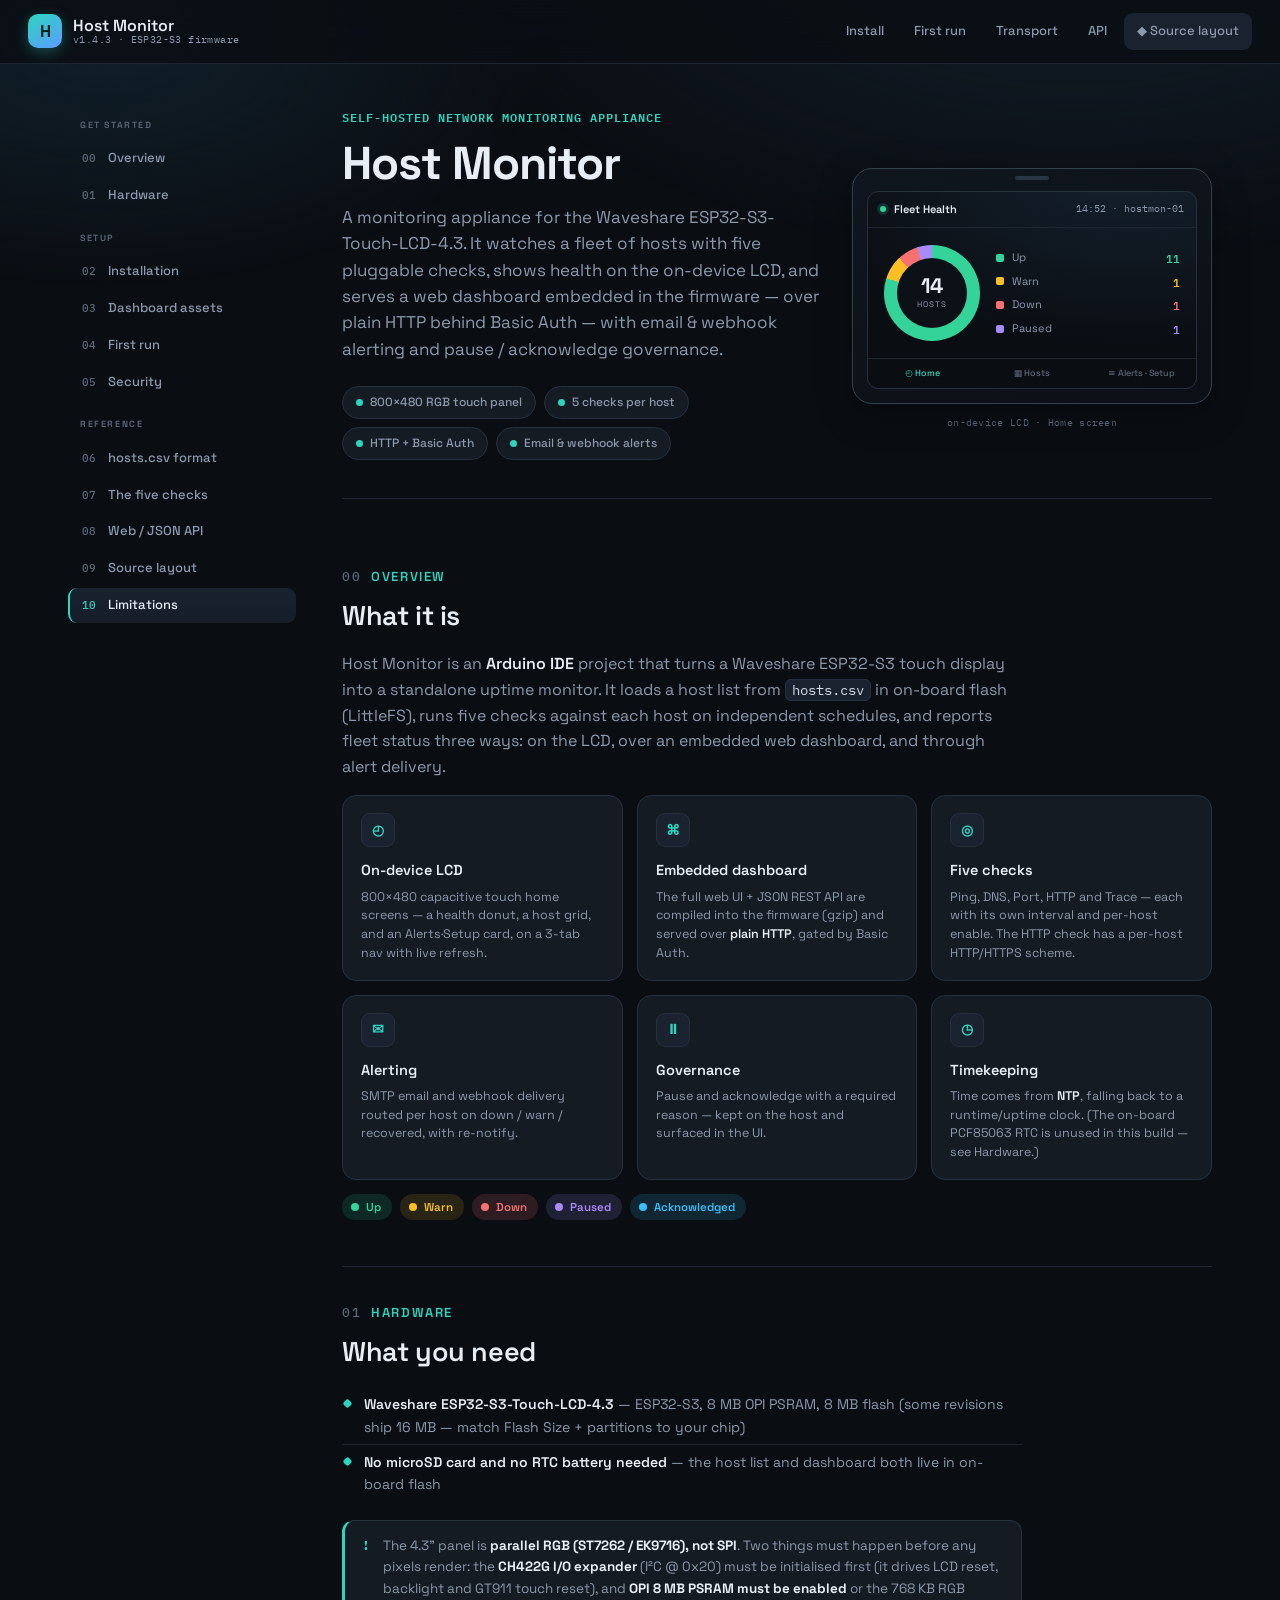
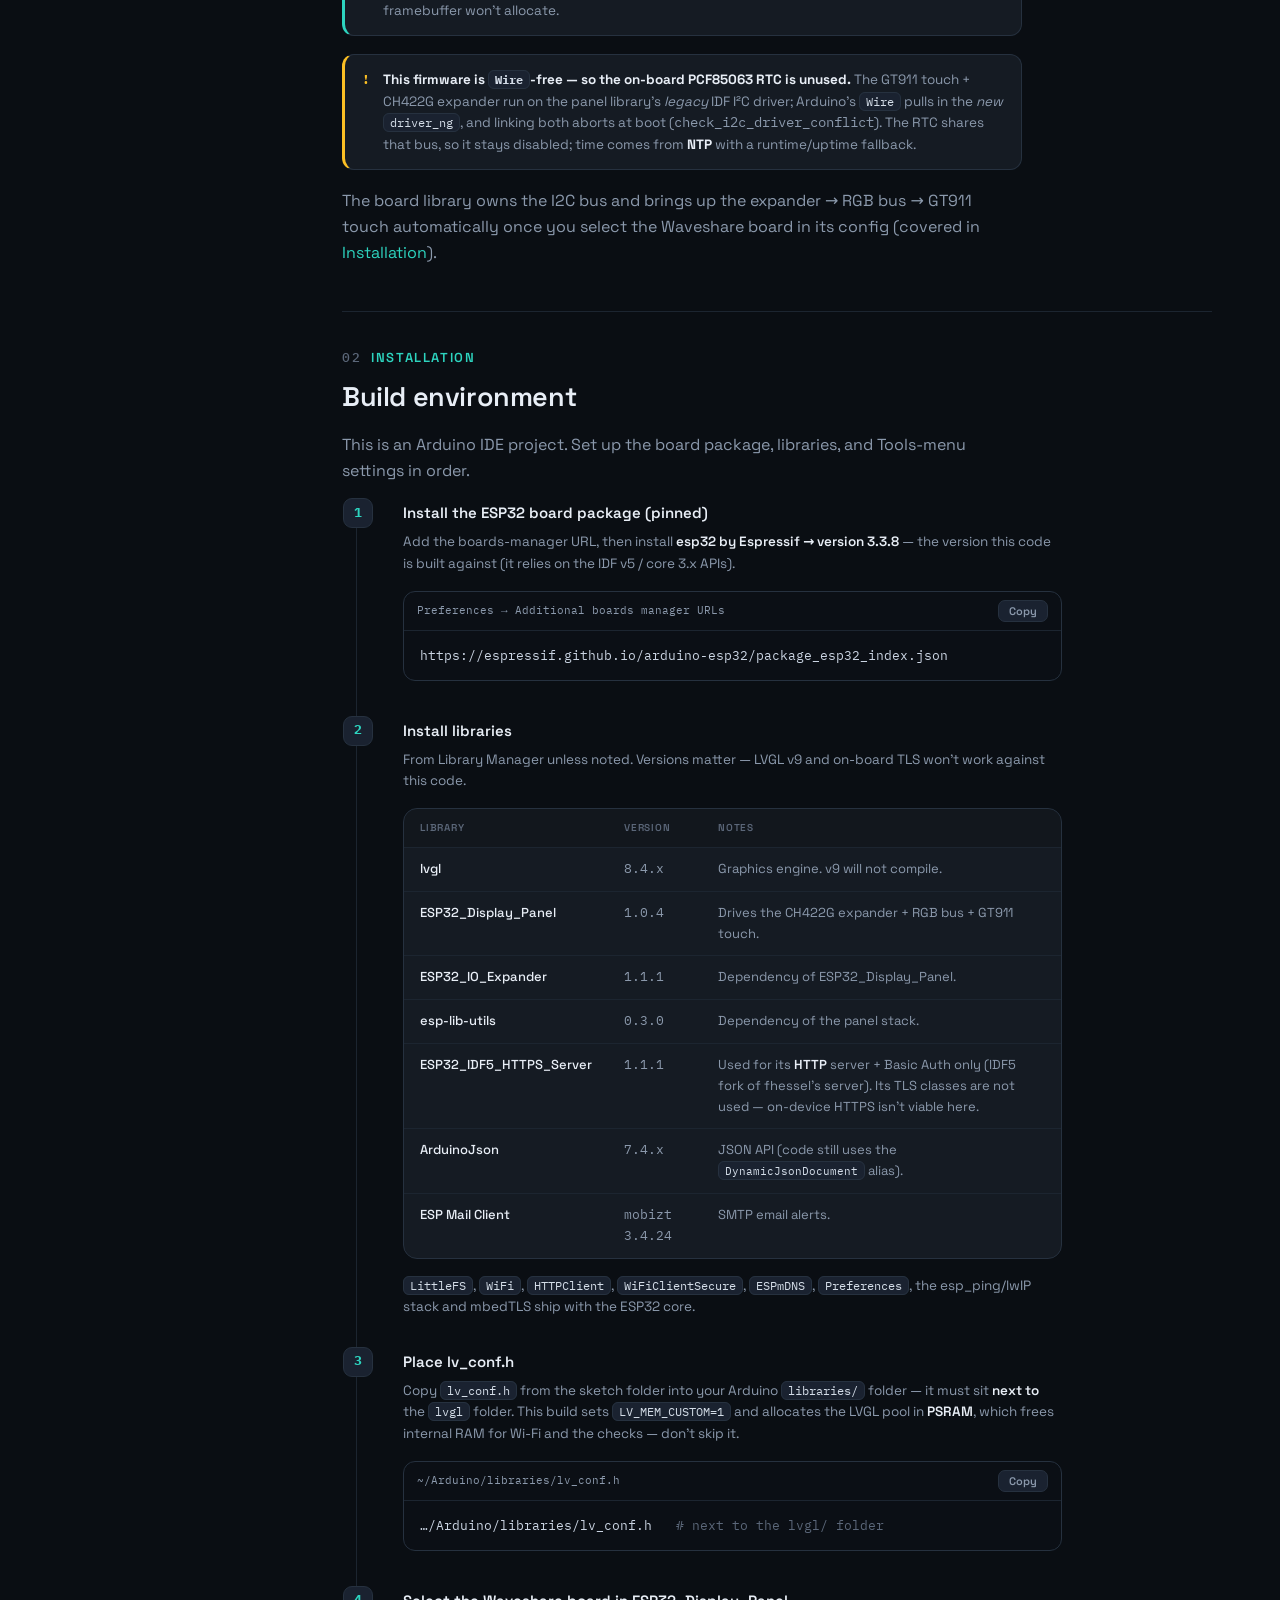
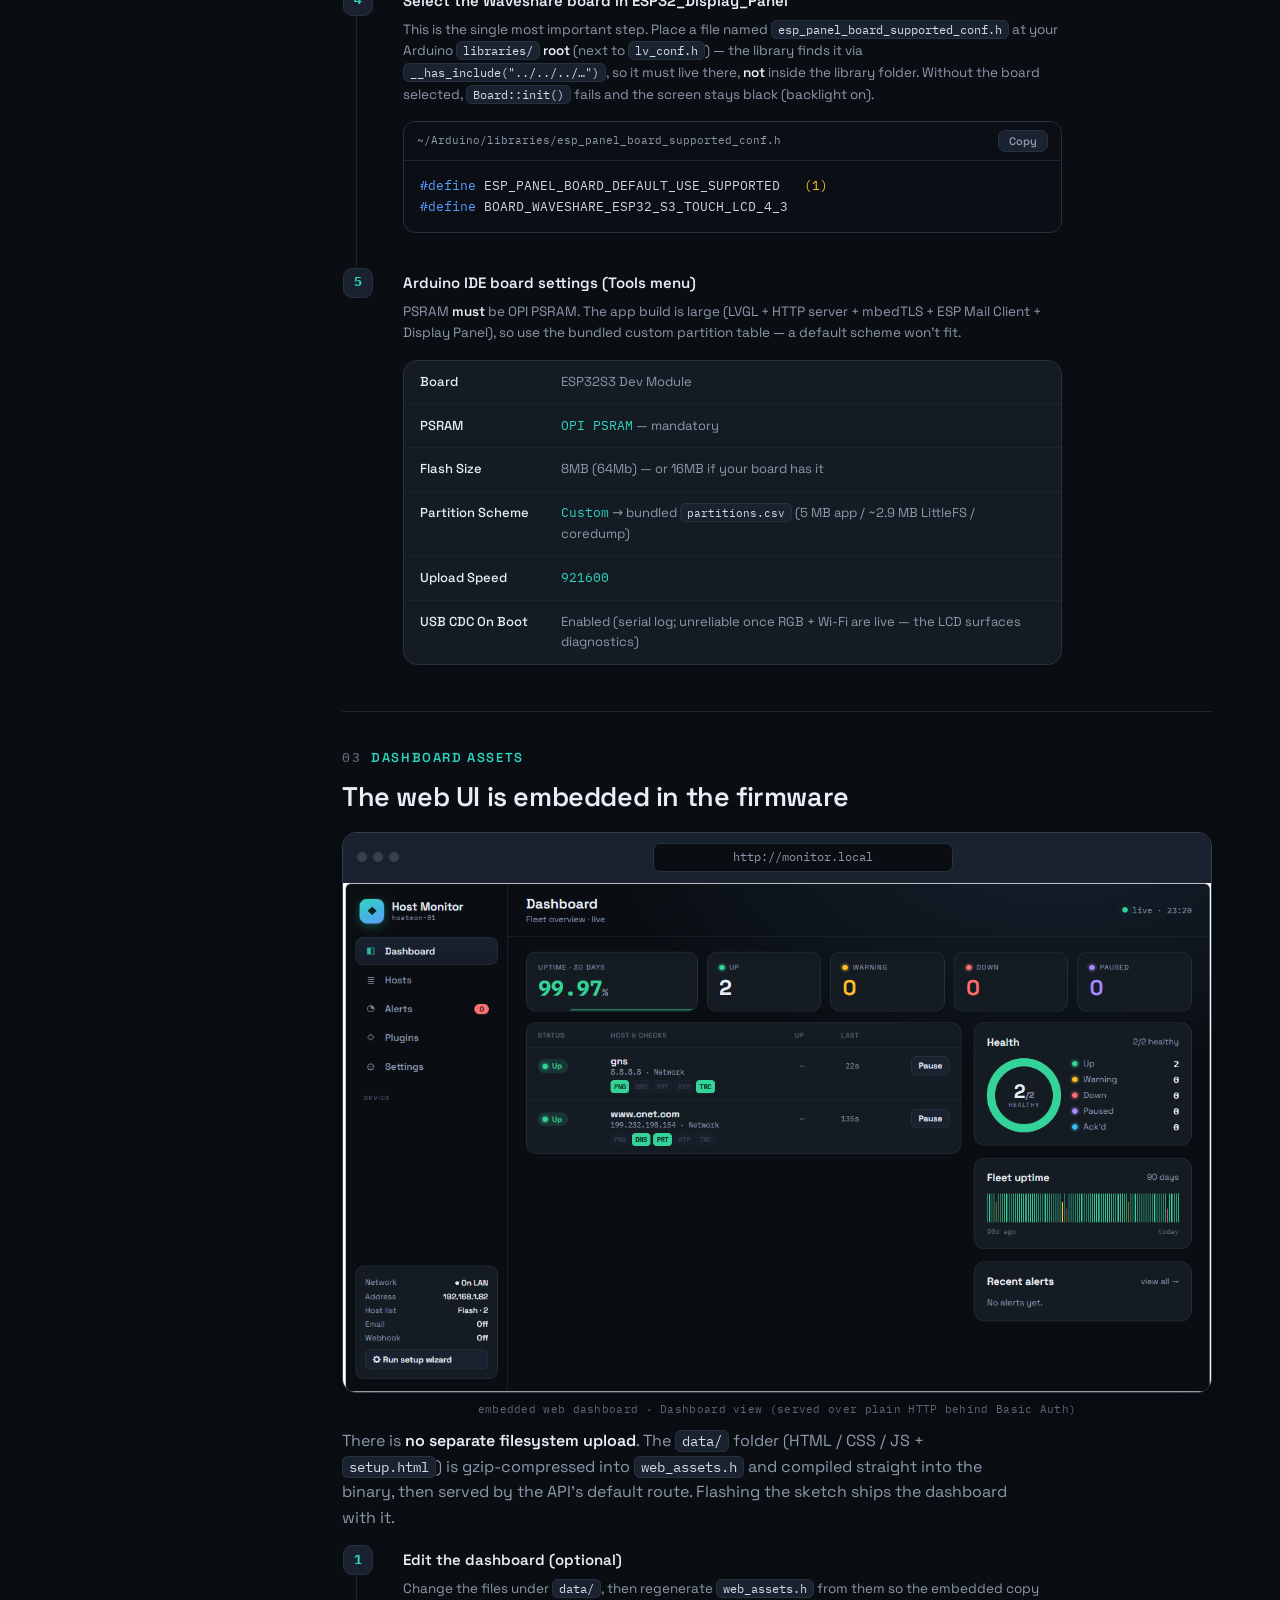
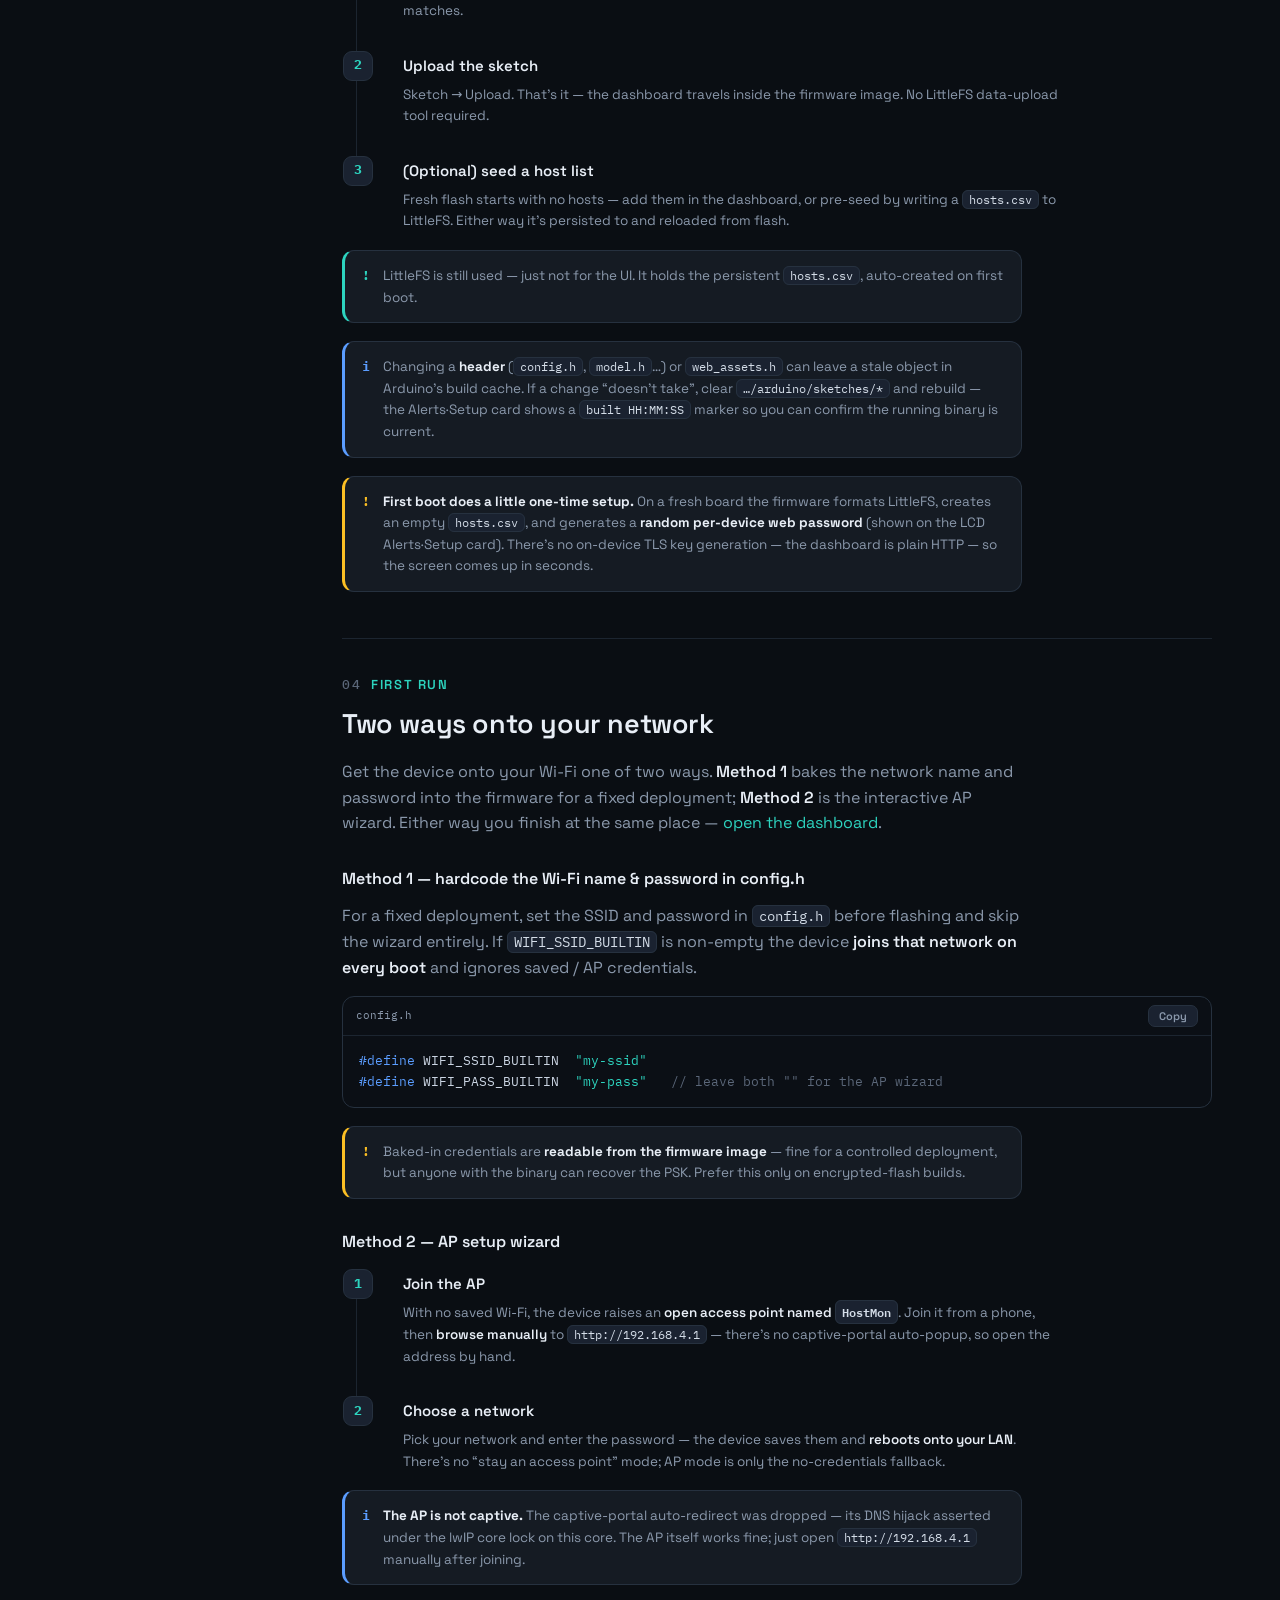
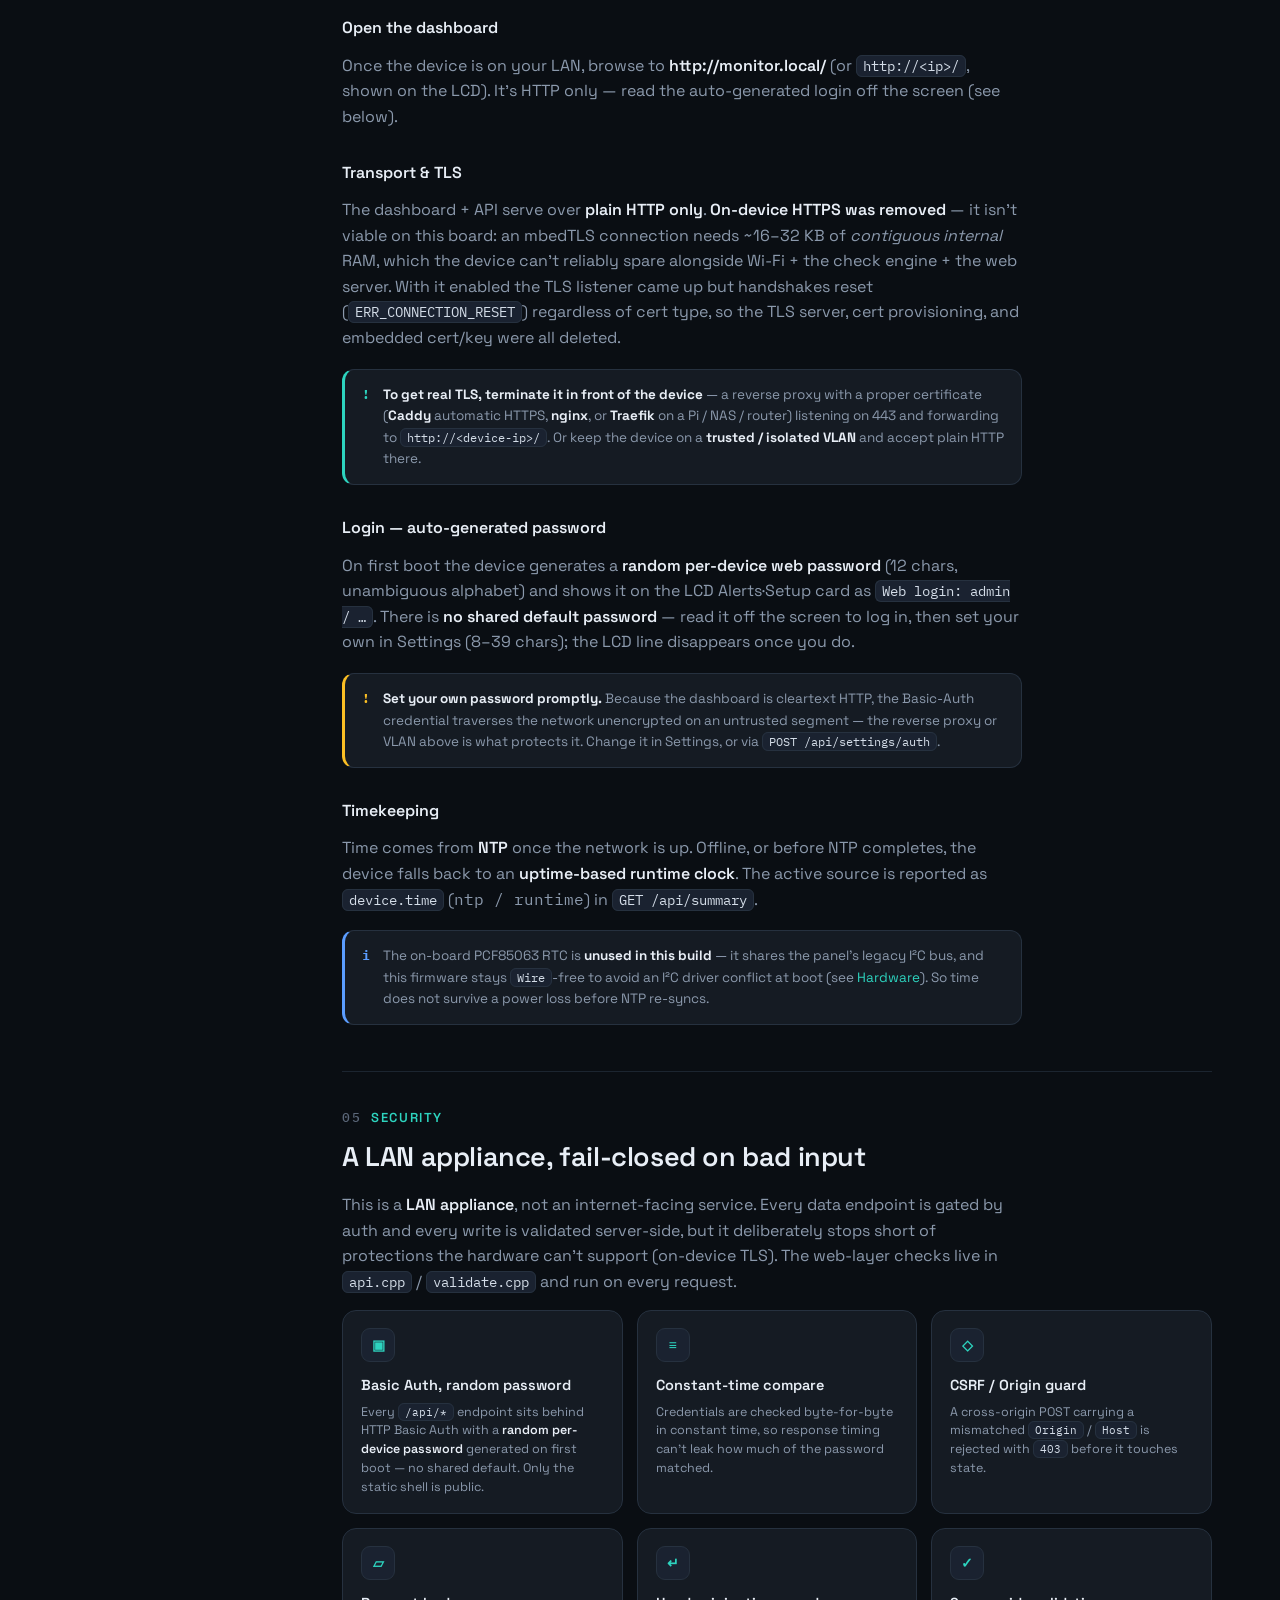
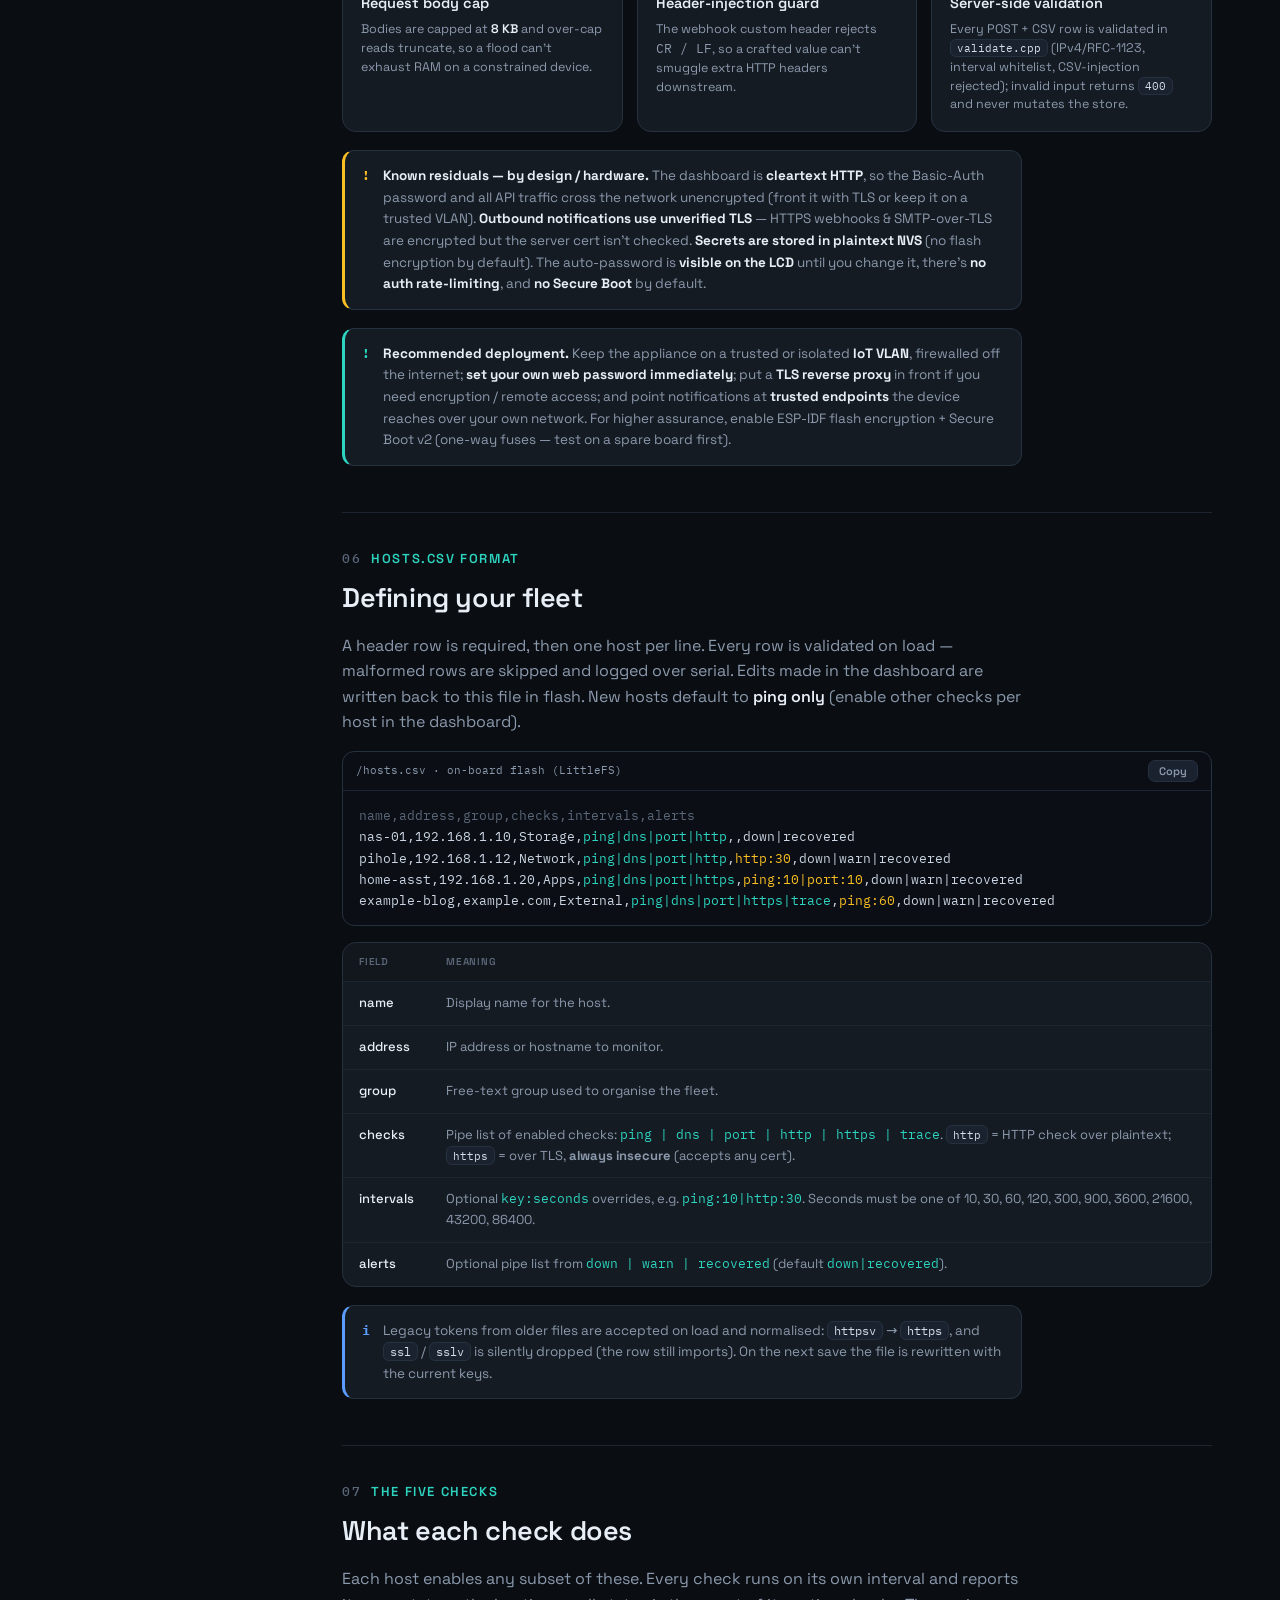
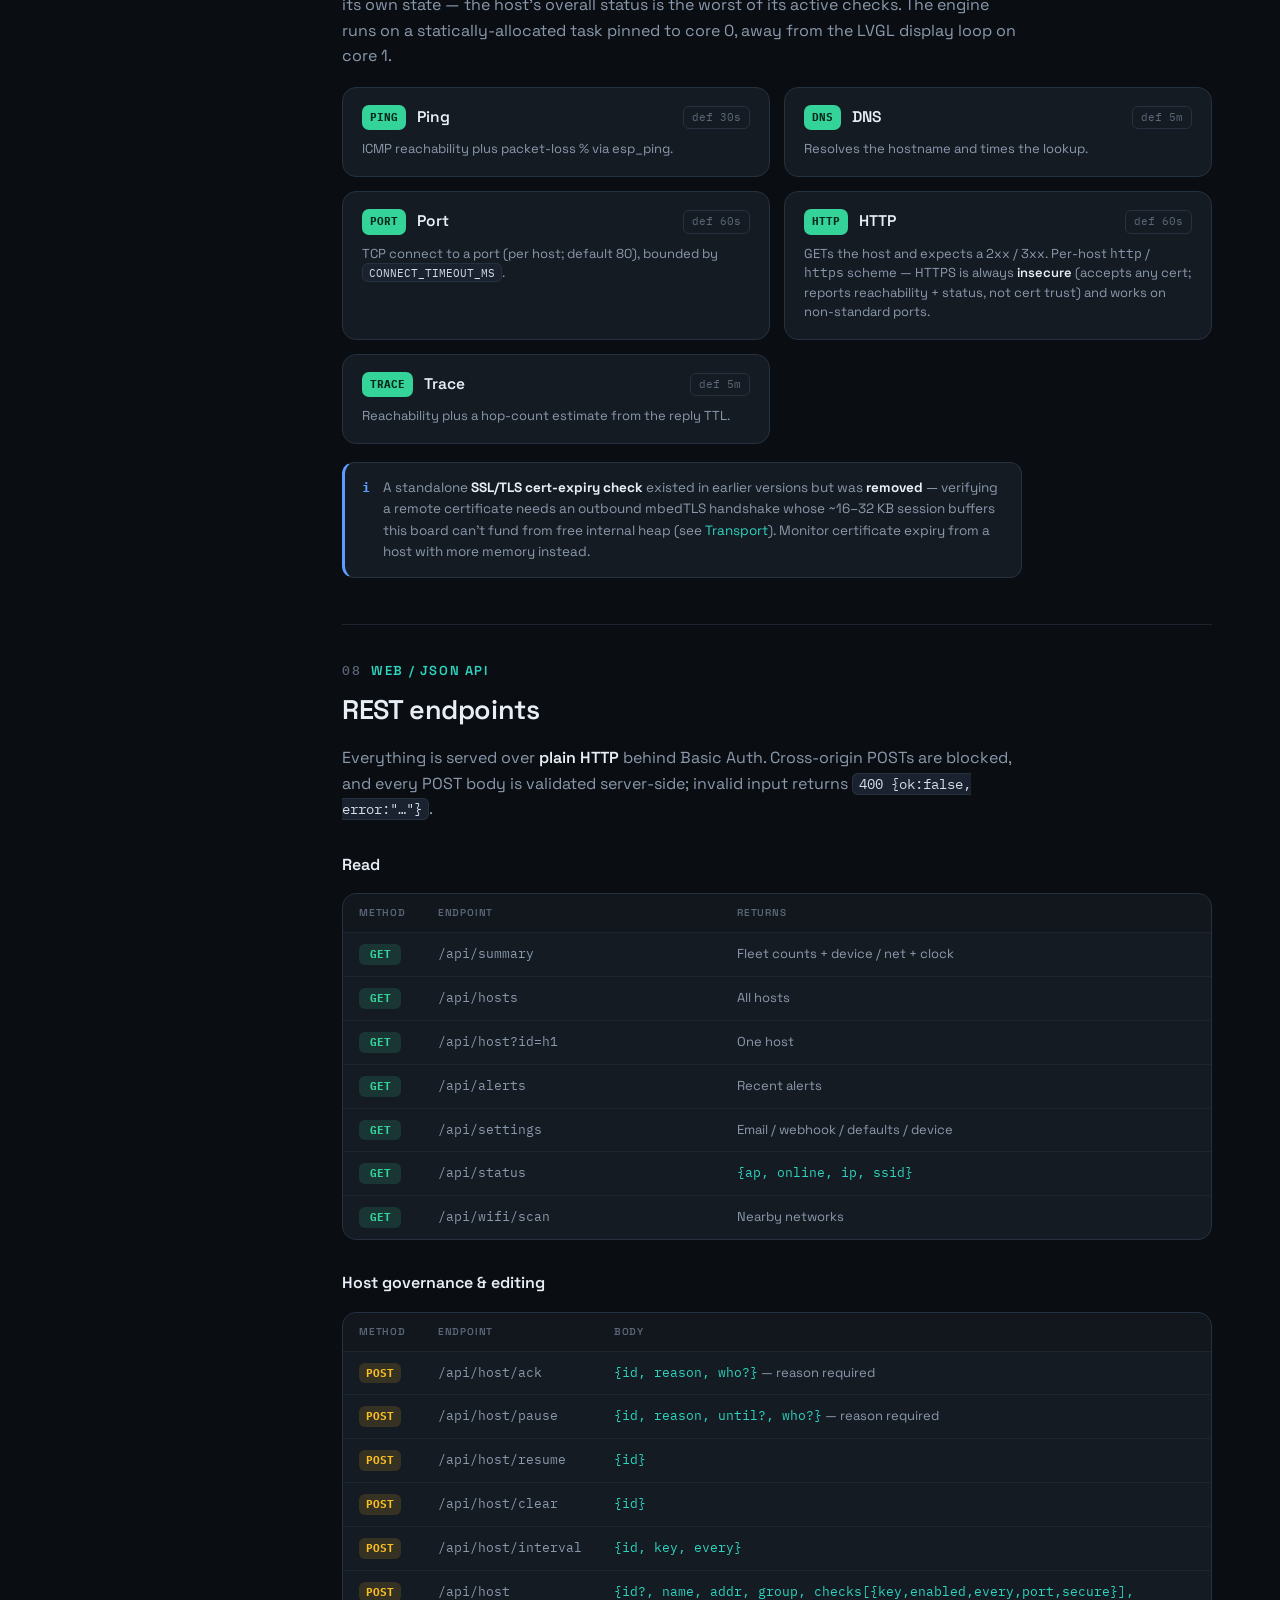
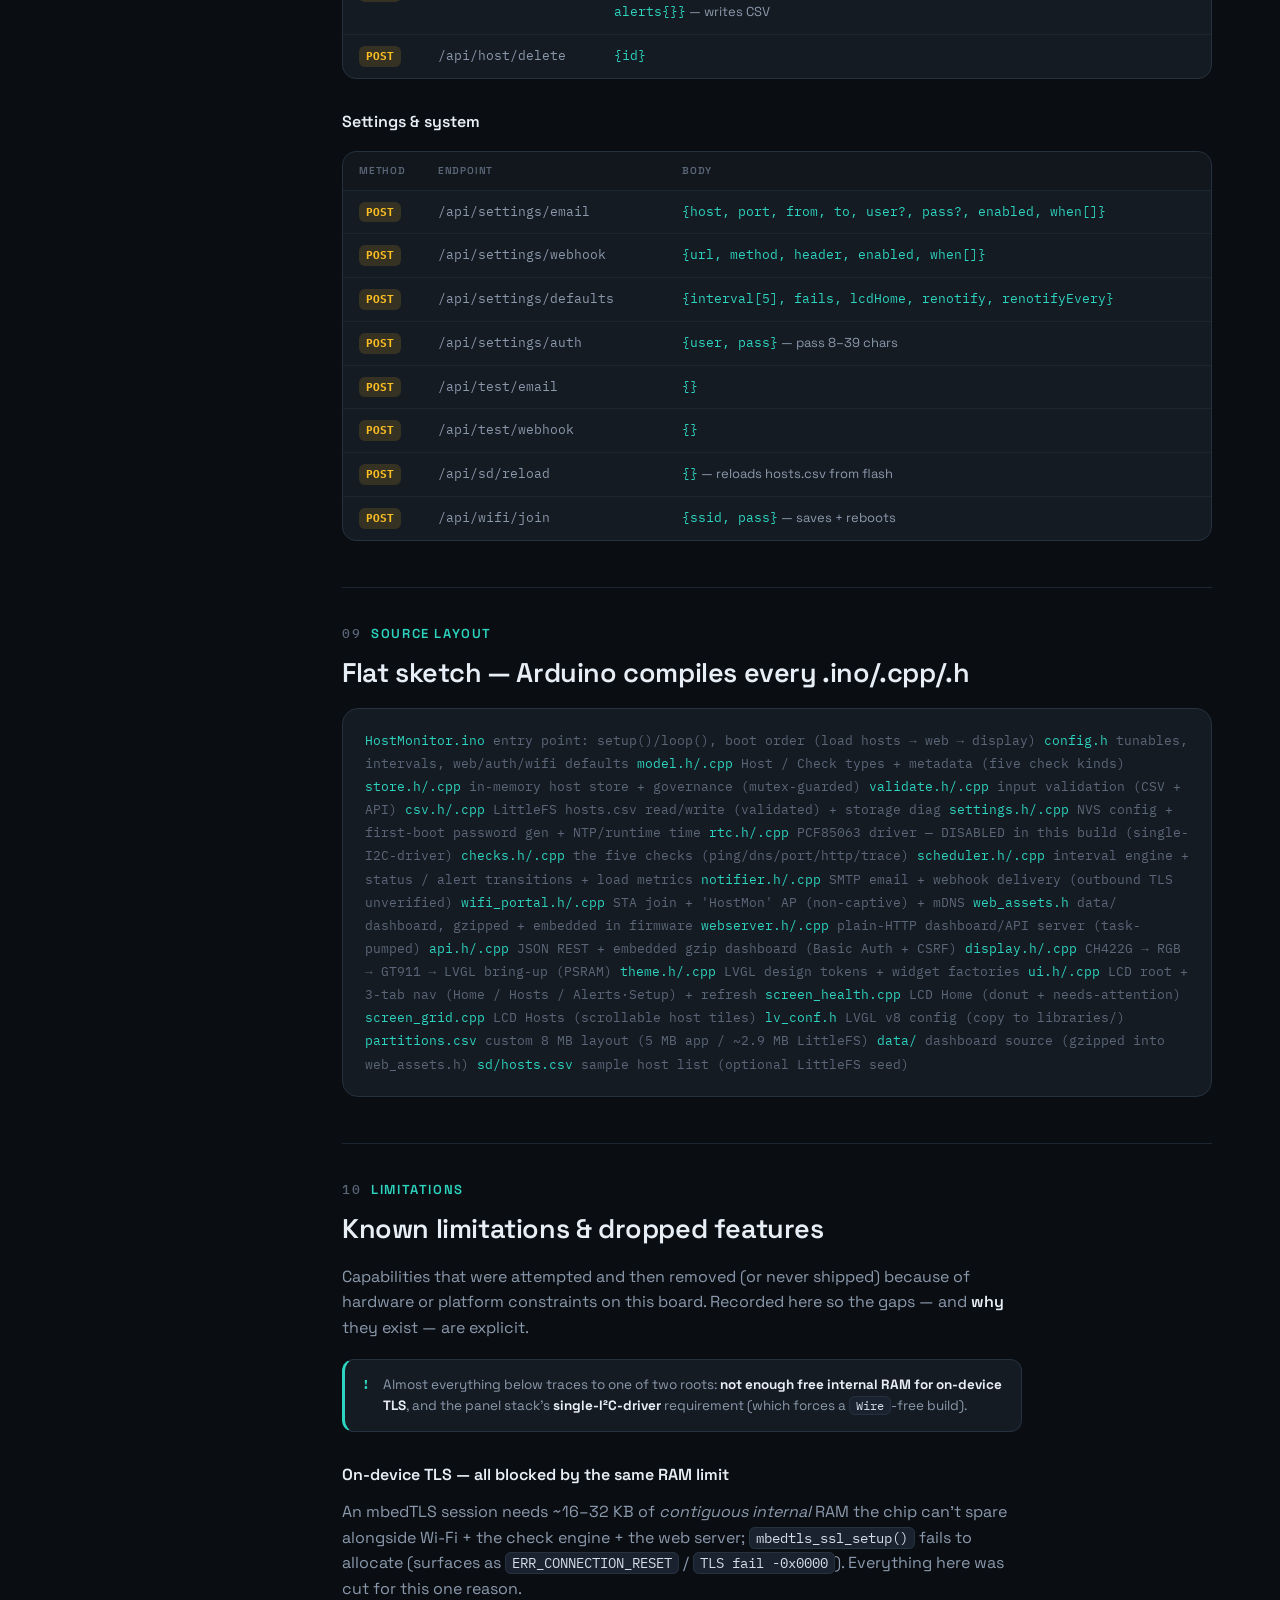
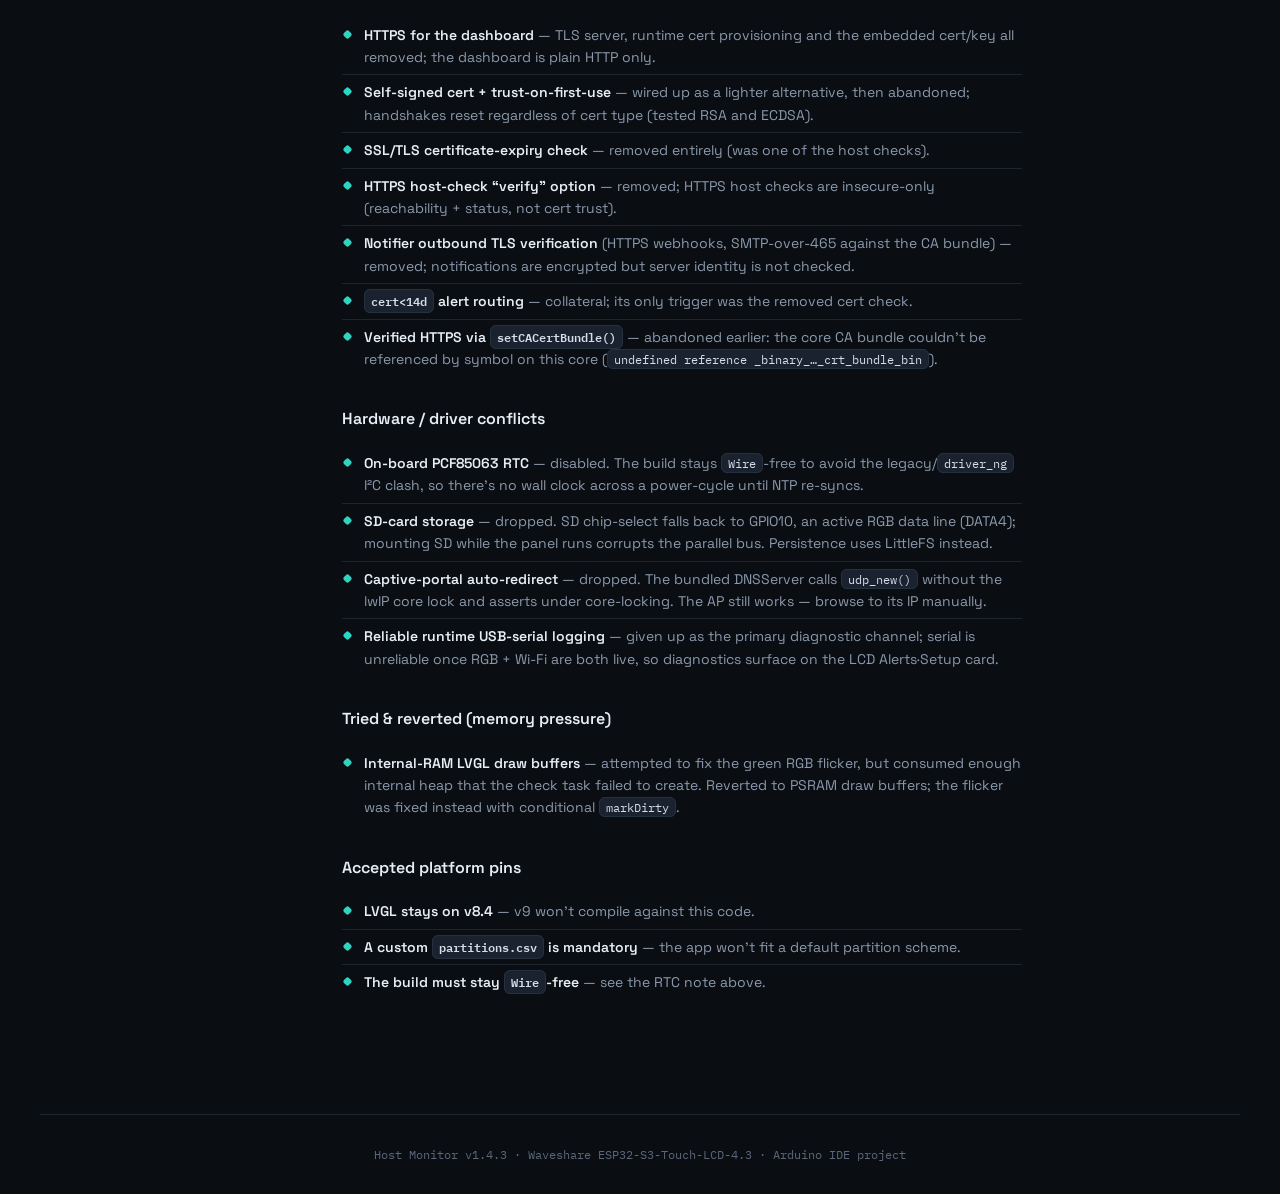
==== commit e7a233ad: "Updates" ====
--- a/index.html
+++ b/index.html
@@ -1,663 +1,181 @@
 <!DOCTYPE html>
-<html lang="en">
+<html>
 <head>
-<meta charset="utf-8">
-<meta name="viewport" content="width=device-width, initial-scale=1">
-<title>Host Monitor — Documentation</title>
-<link rel="preconnect" href="https://fonts.googleapis.com">
-<link rel="preconnect" href="https://fonts.gstatic.com" crossorigin>
-<link href="https://fonts.googleapis.com/css2?family=Space+Grotesk:wght@400;500;600;700&family=IBM+Plex+Mono:wght@400;500;600;700&display=swap" rel="stylesheet">
-<style>
-:root{
-  --bg:#0d1117; --bg2:#0a0e13; --panel:#151b23; --raise:#1a2230; --soft:#1e2733;
-  --line:#26313f; --hair:#1c2530; --edge:#33404f;
-  --tx:#e8eef6; --mut:#8b99ac; --faint:#5b6779;
-  --teal:#2dd4bf; --teal2:#14b8a6; --blue:#5b9dff;
-  --up:#34d399; --warn:#fbbf24; --down:#f87171; --paused:#a78bfa; --ack:#38bdf8;
-  --shadow:0 10px 34px rgba(0,0,0,.36);
-  --ui:'Space Grotesk',system-ui,sans-serif; --mono:'IBM Plex Mono',monospace;
-}
-*{box-sizing:border-box}
-html{scroll-behavior:smooth;scroll-padding-top:88px}
-body{margin:0;font-family:var(--ui);background:var(--bg2);color:var(--tx);-webkit-font-smoothing:antialiased;line-height:1.6}
-body::before{content:"";position:fixed;inset:0;pointer-events:none;z-index:0;
-  background:radial-gradient(1200px 640px at 84% -10%, #14202c 0%, transparent 55%),
-             radial-gradient(900px 500px at 8% 4%, #11202a 0%, transparent 50%)}
-.mono{font-family:var(--mono);font-variant-numeric:tabular-nums}
-a{color:var(--teal);text-decoration:none}
-a:hover{text-decoration:underline}
-::selection{background:rgba(45,212,191,.28)}
-::-webkit-scrollbar{width:11px;height:11px}
-::-webkit-scrollbar-thumb{background:#222c38;border-radius:6px;border:2px solid var(--bg2)}
-::-webkit-scrollbar-track{background:transparent}
-
-/* ---------- top bar ---------- */
-header.top{position:sticky;top:0;z-index:50;display:flex;align-items:center;gap:14px;
-  padding:13px 28px;border-bottom:1px solid var(--hair);
-  background:rgba(10,14,19,.82);backdrop-filter:blur(14px)}
-.brand{display:flex;align-items:center;gap:11px}
-.brand .mk{width:34px;height:34px;border-radius:10px;background:linear-gradient(150deg,var(--teal),var(--blue));
-  display:flex;align-items:center;justify-content:center;color:#04231b;font-weight:700;font-size:17px;
-  box-shadow:0 4px 14px rgba(45,212,191,.3)}
-.brand .nm{font-size:16px;font-weight:600;line-height:1.05}
-.brand .nm small{display:block;font-size:10px;color:var(--mut);font-weight:400;letter-spacing:.4px;font-family:var(--mono)}
-.top .links{margin-left:auto;display:flex;align-items:center;gap:4px}
-.top .links a{color:var(--mut);font-size:13px;font-weight:500;padding:7px 12px;border-radius:9px;border:1px solid transparent}
-.top .links a:hover{color:var(--tx);background:var(--raise);text-decoration:none}
-.top .ghbtn{font-size:12.5px;font-weight:600;color:var(--tx);background:var(--raise);border:1px solid var(--line);
-  border-radius:9px;padding:7px 13px;display:inline-flex;align-items:center;gap:7px}
-.top .ghbtn:hover{border-color:var(--edge);background:var(--soft);text-decoration:none}
-.menu-btn{display:none}
-
-/* ---------- layout ---------- */
-.wrap{position:relative;z-index:1;max-width:1200px;margin:0 auto;display:grid;
-  grid-template-columns:228px minmax(0,1fr);gap:46px;padding:0 28px}
-nav.toc{position:sticky;top:88px;align-self:start;height:calc(100vh - 88px);overflow-y:auto;
-  padding:30px 0 40px;display:flex;flex-direction:column;gap:2px}
-nav.toc .grp{font-size:9px;letter-spacing:1.6px;color:var(--faint);text-transform:uppercase;margin:16px 12px 7px;font-weight:600}
-nav.toc .grp:first-child{margin-top:0}
-nav.toc a{display:flex;align-items:center;gap:10px;padding:7px 12px;border-radius:9px;color:var(--mut);
-  font-size:13px;font-weight:500;border-left:2px solid transparent}
-nav.toc a:hover{color:var(--tx);background:var(--raise);text-decoration:none}
-nav.toc a.on{color:var(--tx);background:linear-gradient(180deg,var(--raise),#161d29);border-left-color:var(--teal)}
-nav.toc a .n{font-family:var(--mono);font-size:10.5px;color:var(--faint);width:16px;flex:none}
-nav.toc a.on .n{color:var(--teal)}
-
-main{padding:30px 0 100px;min-width:0}
-
-/* ---------- hero ---------- */
-.hero{padding:14px 0 8px;border-bottom:1px solid var(--hair);margin-bottom:38px}
-.eyebrow{font-family:var(--mono);font-size:11.5px;letter-spacing:1px;color:var(--teal);text-transform:uppercase;font-weight:600}
-.hero h1{font-size:46px;font-weight:700;letter-spacing:-1px;margin:14px 0 0;line-height:1.04}
-.hero p.lead{font-size:17px;color:var(--mut);max-width:620px;margin:16px 0 24px;line-height:1.55}
-.hero .chips{display:flex;flex-wrap:wrap;gap:8px;margin-bottom:30px}
-.hchip{display:inline-flex;align-items:center;gap:7px;font-size:12px;font-weight:500;color:var(--mut);
-  background:var(--panel);border:1px solid var(--line);border-radius:20px;padding:6px 13px}
-.hchip .dot{width:7px;height:7px;border-radius:50%;background:var(--teal);flex:none}
-.herorow{display:grid;grid-template-columns:1fr 360px;gap:28px;align-items:center}
-
-/* device mock */
-.device{background:linear-gradient(160deg,#10161e,#0b1016);border:1px solid var(--edge);border-radius:20px;
-  padding:14px;box-shadow:var(--shadow);position:relative}
-.device::after{content:"";position:absolute;left:50%;top:7px;transform:translateX(-50%);width:34px;height:4px;border-radius:3px;background:#2a3543}
-.device .screen{aspect-ratio:800/480;border-radius:11px;background:
-  radial-gradient(600px 320px at 80% -10%,#14202c 0,transparent 55%),var(--bg2);
-  border:1px solid var(--line);overflow:hidden;display:flex;flex-direction:column;margin-top:8px}
-.scr-top{display:flex;align-items:center;gap:8px;padding:9px 12px;border-bottom:1px solid var(--hair)}
-.scr-top .d{width:6px;height:6px;border-radius:50%;background:var(--up);box-shadow:0 0 0 3px rgba(52,211,153,.16)}
-.scr-top b{font-size:11px;font-weight:600}
-.scr-top .t{margin-left:auto;font-family:var(--mono);font-size:10px;color:var(--mut)}
-.scr-body{flex:1;display:flex;align-items:center;gap:16px;padding:6px 16px}
-.donut{width:96px;height:96px;border-radius:50%;flex:none;position:relative;
-  background:conic-gradient(var(--up) 0 80%,var(--warn) 80% 88%,var(--down) 88% 95%,var(--paused) 95% 100%)}
-.donut::after{content:"";position:absolute;inset:13px;border-radius:50%;background:#0c1118;display:block}
-.donut .ctr{position:absolute;inset:0;display:flex;flex-direction:column;align-items:center;justify-content:center;z-index:1}
-.donut .ctr b{font-size:21px;font-weight:700;line-height:1}
-.donut .ctr span{font-size:8px;color:var(--mut);letter-spacing:1px;text-transform:uppercase;margin-top:2px}
-.scr-stats{display:flex;flex-direction:column;gap:6px;flex:1}
-.sstat{display:flex;align-items:center;gap:8px;font-size:11px}
-.sstat .sw{width:8px;height:8px;border-radius:2px;flex:none}
-.sstat .lb{color:var(--mut)}
-.sstat .vv{margin-left:auto;font-family:var(--mono);font-weight:600}
-.scr-nav{display:flex;border-top:1px solid var(--hair)}
-.scr-nav div{flex:1;text-align:center;font-size:9px;color:var(--faint);padding:7px 0;font-weight:500}
-.scr-nav div.on{color:var(--teal)}
-.devtag{text-align:center;font-family:var(--mono);font-size:10px;color:var(--faint);margin-top:11px;letter-spacing:.3px}
-
-/* ---------- sections ---------- */
-section{padding-top:30px;margin-top:6px;scroll-margin-top:88px}
-section > h2{font-size:13px;font-weight:600;letter-spacing:1.6px;text-transform:uppercase;color:var(--teal);
-  margin:0 0 6px;display:flex;align-items:center;gap:10px}
-section > h2 .num{font-family:var(--mono);color:var(--faint);font-weight:500}
-section .htitle{font-size:27px;font-weight:600;letter-spacing:-.4px;margin:0 0 14px;color:var(--tx)}
-section p{color:var(--mut);max-width:680px;margin:0 0 16px}
-section p strong, li strong{color:var(--tx);font-weight:600}
-section h3{font-size:16px;font-weight:600;margin:30px 0 12px;color:var(--tx)}
-.divider{height:1px;background:var(--hair);margin:46px 0 0}
-
-/* cards & callouts */
-.card{background:var(--panel);border:1px solid var(--line);border-radius:16px;padding:20px 22px}
-.note{display:flex;gap:13px;background:var(--panel);border:1px solid var(--line);border-left:3px solid var(--blue);
-  border-radius:12px;padding:14px 17px;margin:18px 0;font-size:13.5px;color:var(--mut);max-width:680px}
-.note.warn{border-left-color:var(--warn)}
-.note.teal{border-left-color:var(--teal)}
-.note .ic{font-family:var(--mono);font-weight:700;font-size:13px;color:var(--blue);flex:none;margin-top:1px}
-.note.warn .ic{color:var(--warn)}
-.note.teal .ic{color:var(--teal)}
-.note b{color:var(--tx)}
-
-/* feature grid */
-.fgrid{display:grid;grid-template-columns:repeat(3,1fr);gap:14px;margin:6px 0 4px}
-.fcard{background:var(--panel);border:1px solid var(--line);border-radius:14px;padding:17px 18px;transition:.14s}
-.fcard:hover{border-color:var(--edge);transform:translateY(-1px)}
-.fcard .ic{width:34px;height:34px;border-radius:9px;background:var(--raise);border:1px solid var(--line);
-  display:flex;align-items:center;justify-content:center;margin-bottom:12px;color:var(--teal);font-family:var(--mono);font-weight:700;font-size:14px}
-.fcard h4{margin:0 0 5px;font-size:14.5px;font-weight:600}
-.fcard p{margin:0;font-size:12.5px;color:var(--mut);line-height:1.5}
-
-/* steps */
-ol.steps{list-style:none;counter-reset:s;padding:0;margin:18px 0;max-width:720px}
-ol.steps>li{counter-increment:s;position:relative;padding:0 0 22px 46px;border-left:1px solid var(--hair);margin-left:14px}
-ol.steps>li:last-child{border-left-color:transparent;padding-bottom:0}
-ol.steps>li::before{content:counter(s);position:absolute;left:-14px;top:-3px;width:28px;height:28px;border-radius:9px;
-  background:var(--raise);border:1px solid var(--line);color:var(--teal);font-family:var(--mono);font-weight:700;
-  font-size:13px;display:flex;align-items:center;justify-content:center}
-ol.steps>li h4{margin:0 0 6px;font-size:15px;font-weight:600;color:var(--tx)}
-ol.steps>li p{margin:0 0 10px;font-size:13.5px}
-
-ul.clean{list-style:none;padding:0;margin:14px 0;max-width:680px}
-ul.clean>li{position:relative;padding:6px 0 6px 22px;font-size:14px;color:var(--mut);border-bottom:1px solid var(--hair)}
-ul.clean>li:last-child{border-bottom:none}
-ul.clean>li::before{content:"";position:absolute;left:2px;top:13px;width:7px;height:7px;border-radius:2px;
-  background:var(--teal);transform:rotate(45deg)}
-
-/* code */
-.code{position:relative;background:#0b0f15;border:1px solid var(--line);border-radius:12px;margin:16px 0;overflow:hidden}
-.code .bar{display:flex;align-items:center;gap:8px;padding:8px 13px;border-bottom:1px solid var(--hair);
-  font-family:var(--mono);font-size:11px;color:var(--faint)}
-.code .bar .fn{color:var(--mut)}
-.code .copy{margin-left:auto;font-family:var(--ui);font-size:11px;font-weight:600;color:var(--mut);
-  background:var(--raise);border:1px solid var(--line);border-radius:7px;padding:3px 10px;cursor:pointer;transition:.12s}
-.code .copy:hover{color:var(--tx);border-color:var(--edge)}
-.code .copy.ok{color:var(--up);border-color:color-mix(in srgb,var(--up) 40%,transparent)}
-.code pre{margin:0;padding:14px 16px;overflow-x:auto;font-family:var(--mono);font-size:12.5px;line-height:1.7;color:#cbd5e3}
-.code pre .c{color:var(--faint)}
-.code pre .k{color:var(--blue)}
-.code pre .s{color:var(--teal)}
-.code pre .v{color:var(--warn)}
-code.inl{font-family:var(--mono);font-size:.88em;background:var(--raise);border:1px solid var(--line);
-  border-radius:6px;padding:1px 6px;color:#d4dde8}
-
-/* tables */
-.tbl{background:var(--panel);border:1px solid var(--line);border-radius:14px;overflow:hidden;margin:16px 0}
-.tbl table{width:100%;border-collapse:collapse}
-.tbl th{text-align:left;font-size:10px;letter-spacing:.8px;text-transform:uppercase;color:var(--faint);
-  font-weight:600;padding:11px 16px;border-bottom:1px solid var(--hair);background:rgba(0,0,0,.16)}
-.tbl td{padding:11px 16px;font-size:13px;color:var(--mut);border-bottom:1px solid var(--hair);vertical-align:top}
-.tbl tr:last-child td{border-bottom:none}
-.tbl td:first-child{color:var(--tx);font-weight:500;white-space:nowrap}
-.tbl td .mono{color:var(--teal)}
-.tbl tr:hover td{background:rgba(255,255,255,.012)}
-.method{font-family:var(--mono);font-size:10.5px;font-weight:700;padding:2px 7px;border-radius:6px;display:inline-block;min-width:42px;text-align:center}
-.method.get{color:var(--up);background:color-mix(in srgb,var(--up) 14%,transparent)}
-.method.post{color:var(--warn);background:color-mix(in srgb,var(--warn) 14%,transparent)}
-
-/* check cards */
-.ckgrid{display:grid;grid-template-columns:repeat(2,1fr);gap:14px;margin:18px 0}
-.ckcard{background:var(--panel);border:1px solid var(--line);border-radius:14px;padding:17px 19px;display:flex;flex-direction:column}
-.ckcard .r1{display:flex;align-items:center;gap:11px;margin-bottom:9px}
-.ckcard .abbr{font-family:var(--mono);font-size:11px;font-weight:700;padding:4px 8px;border-radius:7px;
-  color:#06281c;background:var(--up)}
-.ckcard h4{margin:0;font-size:15.5px;font-weight:600}
-.ckcard .iv{margin-left:auto;font-family:var(--mono);font-size:11px;color:var(--faint);
-  border:1px solid var(--line);border-radius:6px;padding:2px 8px}
-.ckcard p{margin:0;font-size:13px;color:var(--mut);line-height:1.5}
-
-/* file tree */
-.tree{font-family:var(--mono);font-size:12.5px;line-height:1.85;color:var(--mut)}
-.tree .f{color:var(--teal)}
-.tree .cm{color:var(--faint)}
-
-/* status legend pills */
-.legend{display:flex;flex-wrap:wrap;gap:8px;margin:14px 0}
-.pill{font-size:11.5px;font-weight:600;padding:4px 11px 4px 9px;border-radius:20px;display:inline-flex;align-items:center;gap:7px}
-.pill .dot{width:8px;height:8px;border-radius:50%;background:currentColor}
-.pill.up{color:var(--up);background:color-mix(in srgb,var(--up) 13%,transparent)}
-.pill.warn{color:var(--warn);background:color-mix(in srgb,var(--warn) 13%,transparent)}
-.pill.down{color:var(--down);background:color-mix(in srgb,var(--down) 15%,transparent)}
-.pill.paused{color:var(--paused);background:color-mix(in srgb,var(--paused) 14%,transparent)}
-.pill.ack{color:var(--ack);background:color-mix(in srgb,var(--ack) 14%,transparent)}
-
-footer{position:relative;z-index:1;border-top:1px solid var(--hair);padding:30px 28px;text-align:center;
-  font-size:12px;color:var(--faint);font-family:var(--mono);max-width:1200px;margin:0 auto}
-
-@media(max-width:980px){
-  .wrap{grid-template-columns:1fr;gap:0}
-  nav.toc{position:fixed;top:60px;left:0;width:264px;height:calc(100vh - 60px);background:var(--bg);
-    border-right:1px solid var(--line);padding:24px 16px;z-index:40;transform:translateX(-100%);transition:.2s;box-shadow:var(--shadow)}
-  nav.toc.open{transform:none}
-  .menu-btn{display:inline-flex;align-items:center;justify-content:center;width:36px;height:36px;border-radius:9px;
-    background:var(--raise);border:1px solid var(--line);color:var(--tx);font-size:17px;cursor:pointer}
-  .top .links{display:none}
-  .herorow{grid-template-columns:1fr}
-  .device{max-width:380px}
-  .hero h1{font-size:36px}
-  .fgrid,.ckgrid{grid-template-columns:1fr}
-}
-</style>
+  <meta charset="utf-8">
+  <title>Host Monitor — Documentation</title>
+  <style>
+    * { margin: 0; padding: 0; box-sizing: border-box; }
+    body { background: #faf9f5; display: flex; align-items: center; justify-content: center; min-height: 100vh; font-family: -apple-system, BlinkMacSystemFont, sans-serif; }
+    #__bundler_loading { position: fixed; bottom: 20px; right: 20px; font: 13px/1.4 -apple-system, BlinkMacSystemFont, sans-serif; color: #666; background: #fff; padding: 8px 14px; border-radius: 8px; box-shadow: 0 1px 4px rgba(0,0,0,0.12); z-index: 10000; }
+    #__bundler_thumbnail { position: fixed; inset: 0; width: 100%; height: 100%; display: flex; align-items: center; justify-content: center; background: #faf9f5; z-index: 9999; }
+    #__bundler_thumbnail svg { width: 100%; height: 100%; object-fit: contain; }
+    #__bundler_placeholder { color: #999; font-size: 14px; }
+  </style>
+  <noscript>
+    <style>#__bundler_loading { display: none; }</style>
+    <div style="position:fixed;bottom:12px;left:12px;font:13px/1.4 -apple-system,BlinkMacSystemFont,sans-serif;color:#999;background:rgba(255,255,255,0.9);padding:6px 12px;border-radius:6px;box-shadow:0 1px 4px rgba(0,0,0,0.08);z-index:10000;">
+      This page requires JavaScript to display.
+    </div>
+  </noscript>
 </head>
 <body>
+  <div id="__bundler_thumbnail">
+<svg viewBox="0 0 100 100" xmlns="http://www.w3.org/2000/svg">
+  <rect width="100" height="100" rx="18" fill="#0d1117"></rect>
+  <rect x="30" y="34" width="40" height="28" rx="4" fill="none" stroke="#2dd4bf" stroke-width="3.5"></rect>
+  <path d="M44 68 h12 M50 62 v6" stroke="#2dd4bf" stroke-width="3.5" stroke-linecap="round"></path>
+  <path d="M36 48 h6 l3 -6 4 12 3 -6 h6" fill="none" stroke="#5b9dff" stroke-width="3" stroke-linecap="round" stroke-linejoin="round"></path>
+</svg>
+</div>
+  <div id="__bundler_loading">Unpacking...</div>
 
-<header class="top">
-  <button class="menu-btn" id="menuBtn" aria-label="Menu">≡</button>
-  <div class="brand">
-    <div class="mk">H</div>
-    <div class="nm">Host Monitor<small>v1.4.3 · ESP32-S3 firmware</small></div>
-  </div>
-  <div class="links">
-    <a href="#install">Install</a>
-    <a href="#firstrun">First run</a>
-    <a href="#transport">Transport</a>
-    <a href="#api">API</a>
-    <a class="ghbtn" href="#source">◆ Source layout</a>
-  </div>
-</header>
+  <script>
+    
+document.addEventListener('DOMContentLoaded', async function() {
+  const loading = document.getElementById('__bundler_loading');
+  function setStatus(msg) { if (loading) loading.textContent = msg; }
 
-<div class="wrap">
-  <nav class="toc" id="toc">
-    <div class="grp">Get started</div>
-    <a href="#overview"><span class="n">00</span>Overview</a>
-    <a href="#hardware"><span class="n">01</span>Hardware</a>
-    <div class="grp">Setup</div>
-    <a href="#install"><span class="n">02</span>Installation</a>
-    <a href="#dashboard"><span class="n">03</span>Dashboard assets</a>
-    <a href="#firstrun"><span class="n">04</span>First run</a>
-    <a href="#security"><span class="n">05</span>Security</a>
-    <div class="grp">Reference</div>
-    <a href="#hosts"><span class="n">06</span>hosts.csv format</a>
-    <a href="#checks"><span class="n">07</span>The five checks</a>
-    <a href="#api"><span class="n">08</span>Web / JSON API</a>
-    <a href="#source"><span class="n">09</span>Source layout</a>
-    <a href="#limits"><span class="n">10</span>Limitations</a>
-  </nav>
+  // Error sink persists across replaceWith since it's on window, not the DOM.
+  window.addEventListener('error', function(e) {
+    var p = document.body || document.documentElement;
+    var d = document.getElementById('__bundler_err') || p.appendChild(document.createElement('div'));
+    d.id = '__bundler_err';
+    d.style.cssText = 'position:fixed;bottom:12px;left:12px;right:12px;font:12px/1.4 ui-monospace,monospace;background:#2a1215;color:#ff8a80;padding:10px 14px;border-radius:8px;border:1px solid #5c2b2e;z-index:99999;white-space:pre-wrap;max-height:40vh;overflow:auto';
+    d.textContent = (d.textContent ? d.textContent + String.fromCharCode(10) : '') +
+      '[bundle] ' + (e.message || e.type) +
+      (e.filename ? ' (' + e.filename.slice(0, 60) + ':' + e.lineno + ')' : '');
+  }, true);
 
-  <main>
-    <!-- HERO -->
-    <div class="hero">
-      <div class="herorow">
-        <div>
-          <div class="eyebrow">Self-hosted network monitoring appliance</div>
-          <h1>Host Monitor</h1>
-          <p class="lead">A monitoring appliance for the Waveshare ESP32-S3-Touch-LCD-4.3. It watches a fleet of hosts with five pluggable checks, shows health on the on-device LCD, and serves a web dashboard embedded in the firmware — over plain HTTP behind Basic Auth — with email &amp; webhook alerting and pause / acknowledge governance.</p>
-          <div class="chips">
-            <span class="hchip"><span class="dot"></span>800×480 RGB touch panel</span>
-            <span class="hchip"><span class="dot"></span>5 checks per host</span>
-            <span class="hchip"><span class="dot"></span>HTTP + Basic Auth</span>
-            <span class="hchip"><span class="dot"></span>Email &amp; webhook alerts</span>
-          </div>
-        </div>
-        <div>
-          <div class="device">
-            <div class="screen">
-              <div class="scr-top"><span class="d"></span><b>Fleet Health</b><span class="t">14:52 · hostmon-01</span></div>
-              <div class="scr-body">
-                <div class="donut"><div class="ctr"><b>14</b><span>hosts</span></div></div>
-                <div class="scr-stats">
-                  <div class="sstat"><span class="sw" style="background:var(--up)"></span><span class="lb">Up</span><span class="vv c-up" style="color:var(--up)">11</span></div>
-                  <div class="sstat"><span class="sw" style="background:var(--warn)"></span><span class="lb">Warn</span><span class="vv" style="color:var(--warn)">1</span></div>
-                  <div class="sstat"><span class="sw" style="background:var(--down)"></span><span class="lb">Down</span><span class="vv" style="color:var(--down)">1</span></div>
-                  <div class="sstat"><span class="sw" style="background:var(--paused)"></span><span class="lb">Paused</span><span class="vv" style="color:var(--paused)">1</span></div>
-                </div>
-              </div>
-              <div class="scr-nav"><div class="on">◴ Home</div><div>▦ Hosts</div><div>≡ Alerts · Setup</div></div>
-            </div>
-          </div>
-          <div class="devtag">on-device LCD · Home screen</div>
-        </div>
-      </div>
-    </div>
+  try {
+    const manifestEl = document.querySelector('script[type="__bundler/manifest"]');
+    const templateEl = document.querySelector('script[type="__bundler/template"]');
+    if (!manifestEl || !templateEl) {
+      setStatus('Error: missing bundle data');
+      console.error('[bundler] Missing script tags — manifestEl:', !!manifestEl, 'templateEl:', !!templateEl);
+      return;
+    }
 
-    <!-- OVERVIEW -->
-    <section id="overview">
-      <h2><span class="num">00</span>Overview</h2>
-      <div class="htitle">What it is</div>
-      <p>Host Monitor is an <strong>Arduino IDE</strong> project that turns a Waveshare ESP32-S3 touch display into a standalone uptime monitor. It loads a host list from <code class="inl">hosts.csv</code> in on-board flash (LittleFS), runs five checks against each host on independent schedules, and reports fleet status three ways: on the LCD, over an embedded web dashboard, and through alert delivery.</p>
-      <div class="fgrid">
-        <div class="fcard"><div class="ic">◴</div><h4>On-device LCD</h4><p>800×480 capacitive touch home screens — a health donut, a host grid, and an Alerts·Setup card, on a 3-tab nav with live refresh.</p></div>
-        <div class="fcard"><div class="ic">⌘</div><h4>Embedded dashboard</h4><p>The full web UI + JSON REST API are compiled into the firmware (gzip) and served over <strong>plain HTTP</strong>, gated by Basic Auth.</p></div>
-        <div class="fcard"><div class="ic">◎</div><h4>Five checks</h4><p>Ping, DNS, Port, HTTP and Trace — each with its own interval and per-host enable. The HTTP check has a per-host HTTP/HTTPS scheme.</p></div>
-        <div class="fcard"><div class="ic">✉</div><h4>Alerting</h4><p>SMTP email and webhook delivery routed per host on down / warn / recovered, with re-notify.</p></div>
-        <div class="fcard"><div class="ic">⏸</div><h4>Governance</h4><p>Pause and acknowledge with a required reason — kept on the host and surfaced in the UI.</p></div>
-        <div class="fcard"><div class="ic">◷</div><h4>Timekeeping</h4><p>Time comes from <strong>NTP</strong>, falling back to a runtime/uptime clock. (The on-board PCF85063 RTC is unused in this build — see Hardware.)</p></div>
-      </div>
-      <div class="legend">
-        <span class="pill up"><span class="dot"></span>Up</span>
-        <span class="pill warn"><span class="dot"></span>Warn</span>
-        <span class="pill down"><span class="dot"></span>Down</span>
-        <span class="pill paused"><span class="dot"></span>Paused</span>
-        <span class="pill ack"><span class="dot"></span>Acknowledged</span>
-      </div>
-      <div class="divider"></div>
-    </section>
+    const manifest = JSON.parse(manifestEl.textContent);
+    let template = JSON.parse(templateEl.textContent);
 
-    <!-- HARDWARE -->
-    <section id="hardware">
-      <h2><span class="num">01</span>Hardware</h2>
-      <div class="htitle">What you need</div>
-      <ul class="clean">
-        <li><strong>Waveshare ESP32-S3-Touch-LCD-4.3</strong> — ESP32-S3, 8 MB OPI PSRAM, 8 MB flash (some revisions ship 16 MB — match Flash Size + partitions to your chip)</li>
-        <li><strong>No microSD card and no RTC battery needed</strong> — the host list and dashboard both live in on-board flash</li>
-      </ul>
-      <div class="note teal"><span class="ic">!</span><div>The 4.3" panel is <b>parallel RGB (ST7262 / EK9716), not SPI</b>. Two things must happen before any pixels render: the <b>CH422G I/O expander</b> (I²C @ 0x20) must be initialised first (it drives LCD reset, backlight and GT911 touch reset), and <b>OPI 8 MB PSRAM must be enabled</b> or the 768 KB RGB framebuffer won't allocate.</div></div>
-      <div class="note warn"><span class="ic">!</span><div><b>This firmware is <code class="inl">Wire</code>-free — so the on-board PCF85063 RTC is unused.</b> The GT911 touch + CH422G expander run on the panel library's <i>legacy</i> IDF I²C driver; Arduino's <code class="inl">Wire</code> pulls in the <i>new</i> <code class="inl">driver_ng</code>, and linking both aborts at boot (<span class="mono">check_i2c_driver_conflict</span>). The RTC shares that bus, so it stays disabled; time comes from <b>NTP</b> with a runtime/uptime fallback.</div></div>
-      <p>The board library owns the I2C bus and brings up the expander → RGB bus → GT911 touch automatically once you select the Waveshare board in its config (covered in <a href="#install">Installation</a>).</p>
-      <div class="divider"></div>
-    </section>
+    const uuids = Object.keys(manifest);
+    setStatus('Unpacking ' + uuids.length + ' assets...');
 
-    <!-- INSTALL -->
-    <section id="install">
-      <h2><span class="num">02</span>Installation</h2>
-      <div class="htitle">Build environment</div>
-      <p>This is an Arduino IDE project. Set up the board package, libraries, and Tools-menu settings in order.</p>
+    const blobUrls = {};
+    await Promise.all(uuids.map(async (uuid) => {
+      const entry = manifest[uuid];
+      try {
+        const binaryStr = atob(entry.data);
+        const bytes = new Uint8Array(binaryStr.length);
+        for (let i = 0; i < binaryStr.length; i++) bytes[i] = binaryStr.charCodeAt(i);
 
-      <ol class="steps">
-        <li>
-          <h4>Install the ESP32 board package (pinned)</h4>
-          <p>Add the boards-manager URL, then install <strong>esp32 by Espressif → version 3.3.8</strong> — the version this code is built against (it relies on the IDF v5 / core 3.x APIs).</p>
-          <div class="code"><div class="bar"><span class="fn">Preferences → Additional boards manager URLs</span><button class="copy">Copy</button></div><pre>https://espressif.github.io/arduino-esp32/package_esp32_index.json</pre></div>
-        </li>
-        <li>
-          <h4>Install libraries</h4>
-          <p>From Library Manager unless noted. Versions matter — LVGL v9 and on-board TLS won't work against this code.</p>
-          <div class="tbl"><table>
-            <thead><tr><th>Library</th><th>Version</th><th>Notes</th></tr></thead>
-            <tbody>
-              <tr><td>lvgl</td><td class="mono">8.4.x</td><td>Graphics engine. v9 will not compile.</td></tr>
-              <tr><td>ESP32_Display_Panel</td><td class="mono">1.0.4</td><td>Drives the CH422G expander + RGB bus + GT911 touch.</td></tr>
-              <tr><td>ESP32_IO_Expander</td><td class="mono">1.1.1</td><td>Dependency of ESP32_Display_Panel.</td></tr>
-              <tr><td>esp-lib-utils</td><td class="mono">0.3.0</td><td>Dependency of the panel stack.</td></tr>
-              <tr><td>ESP32_IDF5_HTTPS_Server</td><td class="mono">1.1.1</td><td>Used for its <strong>HTTP</strong> server + Basic Auth only (IDF5 fork of fhessel's server). Its TLS classes are not used — on-device HTTPS isn't viable here.</td></tr>
-              <tr><td>ArduinoJson</td><td class="mono">7.4.x</td><td>JSON API (code still uses the <code class="inl">DynamicJsonDocument</code> alias).</td></tr>
-              <tr><td>ESP Mail Client</td><td class="mono">mobizt 3.4.24</td><td>SMTP email alerts.</td></tr>
-            </tbody>
-          </table></div>
-          <p><code class="inl">LittleFS</code>, <code class="inl">WiFi</code>, <code class="inl">HTTPClient</code>, <code class="inl">WiFiClientSecure</code>, <code class="inl">ESPmDNS</code>, <code class="inl">Preferences</code>, the esp_ping/lwIP stack and mbedTLS ship with the ESP32 core.</p>
-        </li>
-        <li>
-          <h4>Place lv_conf.h</h4>
-          <p>Copy <code class="inl">lv_conf.h</code> from the sketch folder into your Arduino <code class="inl">libraries/</code> folder — it must sit <strong>next to</strong> the <code class="inl">lvgl</code> folder. This build sets <code class="inl">LV_MEM_CUSTOM=1</code> and allocates the LVGL pool in <strong>PSRAM</strong>, which frees internal RAM for Wi-Fi and the checks — don't skip it.</p>
-          <div class="code"><div class="bar"><span class="fn">~/Arduino/libraries/lv_conf.h</span><button class="copy">Copy</button></div><pre>…/Arduino/libraries/lv_conf.h   <span class="c"># next to the lvgl/ folder</span></pre></div>
-        </li>
-        <li>
-          <h4>Select the Waveshare board in ESP32_Display_Panel</h4>
-          <p>This is the single most important step. Place a file named <code class="inl">esp_panel_board_supported_conf.h</code> at your Arduino <code class="inl">libraries/</code> <strong>root</strong> (next to <code class="inl">lv_conf.h</code>) — the library finds it via <code class="inl">__has_include("../../../…")</code>, so it must live there, <strong>not</strong> inside the library folder. Without the board selected, <code class="inl">Board::init()</code> fails and the screen stays black (backlight on).</p>
-          <div class="code"><div class="bar"><span class="fn">~/Arduino/libraries/esp_panel_board_supported_conf.h</span><button class="copy">Copy</button></div><pre><span class="k">#define</span> ESP_PANEL_BOARD_DEFAULT_USE_SUPPORTED   <span class="v">(1)</span>
-<span class="k">#define</span> BOARD_WAVESHARE_ESP32_S3_TOUCH_LCD_4_3</pre></div>
-        </li>
-        <li>
-          <h4>Arduino IDE board settings (Tools menu)</h4>
-          <p>PSRAM <strong>must</strong> be OPI PSRAM. The app build is large (LVGL + HTTP server + mbedTLS + ESP Mail Client + Display Panel), so use the bundled custom partition table — a default scheme won't fit.</p>
-          <div class="tbl"><table><tbody>
-            <tr><td>Board</td><td>ESP32S3 Dev Module</td></tr>
-            <tr><td>PSRAM</td><td><span class="mono">OPI PSRAM</span> — mandatory</td></tr>
-            <tr><td>Flash Size</td><td>8MB (64Mb) — or 16MB if your board has it</td></tr>
-            <tr><td>Partition Scheme</td><td><span class="mono">Custom</span> → bundled <code class="inl">partitions.csv</code> (5 MB app / ~2.9 MB LittleFS / coredump)</td></tr>
-            <tr><td>Upload Speed</td><td><span class="mono">921600</span></td></tr>
-            <tr><td>USB CDC On Boot</td><td>Enabled (serial log; unreliable once RGB + Wi-Fi are live — the LCD surfaces diagnostics)</td></tr>
-          </tbody></table></div>
-        </li>
-      </ol>
-      <div class="divider"></div>
-    </section>
+        let finalBytes = bytes;
+        if (entry.compressed) {
+          if (typeof DecompressionStream !== 'undefined') {
+            const ds = new DecompressionStream('gzip');
+            const writer = ds.writable.getWriter();
+            const reader = ds.readable.getReader();
+            writer.write(bytes);
+            writer.close();
+            const chunks = [];
+            let totalLen = 0;
+            while (true) {
+              const { done, value } = await reader.read();
+              if (done) break;
+              chunks.push(value);
+              totalLen += value.length;
+            }
+            finalBytes = new Uint8Array(totalLen);
+            let offset = 0;
+            for (const chunk of chunks) { finalBytes.set(chunk, offset); offset += chunk.length; }
+          } else {
+            console.warn('DecompressionStream not available, asset ' + uuid + ' may not render');
+          }
+        }
 
-    <!-- DASHBOARD ASSETS -->
-    <section id="dashboard">
-      <h2><span class="num">03</span>Dashboard assets</h2>
-      <div class="htitle">The web UI is embedded in the firmware</div>
-      <p>There is <strong>no separate filesystem upload</strong>. The <code class="inl">data/</code> folder (HTML / CSS / JS + <code class="inl">setup.html</code>) is gzip-compressed into <code class="inl">web_assets.h</code> and compiled straight into the binary, then served by the API's default route. Flashing the sketch ships the dashboard with it.</p>
-      <ol class="steps">
-        <li><h4>Edit the dashboard (optional)</h4><p>Change the files under <code class="inl">data/</code>, then regenerate <code class="inl">web_assets.h</code> from them so the embedded copy matches.</p></li>
-        <li><h4>Upload the sketch</h4><p>Sketch → Upload. That's it — the dashboard travels inside the firmware image. No LittleFS data-upload tool required.</p></li>
-        <li><h4>(Optional) seed a host list</h4><p>Fresh flash starts with no hosts — add them in the dashboard, or pre-seed by writing a <code class="inl">hosts.csv</code> to LittleFS. Either way it's persisted to and reloaded from flash.</p></li>
-      </ol>
-      <div class="note teal"><span class="ic">!</span><div>LittleFS is still used — just not for the UI. It holds the persistent <code class="inl">hosts.csv</code>, auto-created on first boot.</div></div>
-      <div class="note"><span class="ic">i</span><div>Changing a <b>header</b> (<code class="inl">config.h</code>, <code class="inl">model.h</code>…) or <code class="inl">web_assets.h</code> can leave a stale object in Arduino's build cache. If a change “doesn't take”, clear <code class="inl">…/arduino/sketches/*</code> and rebuild — the Alerts·Setup card shows a <code class="inl">built HH:MM:SS</code> marker so you can confirm the running binary is current.</div></div>
-      <div class="note warn"><span class="ic">!</span><div><b>First boot does a little one-time setup.</b> On a fresh board the firmware formats LittleFS, creates an empty <code class="inl">hosts.csv</code>, and generates a <b>random per-device web password</b> (shown on the LCD Alerts·Setup card). There's no on-device TLS key generation — the dashboard is plain HTTP — so the screen comes up in seconds.</div></div>
-      <div class="divider"></div>
-    </section>
+        blobUrls[uuid] = URL.createObjectURL(new Blob([finalBytes], { type: entry.mime }));
+      } catch (err) {
+        console.error('Failed to decode asset ' + uuid + ':', err);
+        blobUrls[uuid] = URL.createObjectURL(new Blob([], { type: entry.mime }));
+      }
+    }));
 
-    <!-- FIRST RUN -->
-    <section id="firstrun">
-      <h2><span class="num">04</span>First run</h2>
-      <div class="htitle">Two ways onto your network</div>
-      <p>Get the device onto your Wi-Fi one of two ways. <strong>Method 1</strong> bakes the network name and password into the firmware for a fixed deployment; <strong>Method 2</strong> is the interactive AP wizard. Either way you finish at the same place — <a href="#openboard">open the dashboard</a>.</p>
+    const extResEl = document.querySelector('script[type="__bundler/ext_resources"]');
+    const extResources = extResEl ? JSON.parse(extResEl.textContent) : [];
+    const resourceMap = {};
+    for (const entry of extResources) {
+      if (blobUrls[entry.uuid]) resourceMap[entry.id] = blobUrls[entry.uuid];
+    }
 
-      <h3>Method 1 — hardcode the Wi-Fi name &amp; password in config.h</h3>
-      <p>For a fixed deployment, set the SSID and password in <code class="inl">config.h</code> before flashing and skip the wizard entirely. If <code class="inl">WIFI_SSID_BUILTIN</code> is non-empty the device <strong>joins that network on every boot</strong> and ignores saved / AP credentials.</p>
-      <div class="code"><div class="bar"><span class="fn">config.h</span><button class="copy">Copy</button></div><pre><span class="k">#define</span> WIFI_SSID_BUILTIN  <span class="s">"my-ssid"</span>
-<span class="k">#define</span> WIFI_PASS_BUILTIN  <span class="s">"my-pass"</span>   <span class="c">// leave both "" for the AP wizard</span></pre></div>
-      <div class="note warn"><span class="ic">!</span><div>Baked-in credentials are <b>readable from the firmware image</b> — fine for a controlled deployment, but anyone with the binary can recover the PSK. Prefer this only on encrypted-flash builds.</div></div>
+    setStatus('Rendering...');
+    for (const uuid of uuids) template = template.split(uuid).join(blobUrls[uuid]);
 
-      <h3>Method 2 — AP setup wizard</h3>
-      <ol class="steps">
-        <li><h4>Join the AP</h4><p>With no saved Wi-Fi, the device raises an <strong>open access point named <code class="inl">HostMon</code></strong>. Join it from a phone, then <strong>browse manually</strong> to <code class="inl">http://192.168.4.1</code> — there's no captive-portal auto-popup, so open the address by hand.</p></li>
-        <li><h4>Choose a network</h4><p>Pick your network and enter the password — the device saves them and <strong>reboots onto your LAN</strong>. There's no “stay an access point” mode; AP mode is only the no-credentials fallback.</p></li>
-      </ol>
-      <div class="note"><span class="ic">i</span><div><b>The AP is not captive.</b> The captive-portal auto-redirect was dropped — its DNS hijack asserted under the lwIP core lock on this core. The AP itself works fine; just open <code class="inl">http://192.168.4.1</code> manually after joining.</div></div>
+    // Strip integrity + crossorigin — blob URLs from a file:// document inherit
+    // a null origin, so crossorigin forces a CORS fetch that SRI then rejects.
+    // The manifest bytes are ours; SRI protects against CDN compromise, not this.
+    template = template.replace(/\s+integrity="[^"]*"/gi, '').replace(/\s+crossorigin="[^"]*"/gi, '');
 
-      <h3 id="openboard">Open the dashboard</h3>
-      <p>Once the device is on your LAN, browse to <strong>http://monitor.local/</strong> (or <code class="inl">http://&lt;ip&gt;/</code>, shown on the LCD). It's HTTP only — read the auto-generated login off the screen (see below).</p>
+    const resourceScript = '<script>window.__resources = ' +
+      JSON.stringify(resourceMap).split('</' + 'script>').join('<\\/' + 'script>') +
+      ';</' + 'script>';
+    // Inject after <head> so the DOCTYPE stays first; prepending the script
+    // would push the parser into quirks mode. DOMParser always emits a <head>
+    // (synthesizing one if the source HTML omitted it) but may carry
+    // attributes through, so match the full opening tag. slice() rather than
+    // replace() keeps us clear of $-pattern substitution in resourceScript.
+    const headOpen = template.match(/<head[^>]*>/i);
+    if (headOpen) {
+      const i = headOpen.index + headOpen[0].length;
+      template = template.slice(0, i) + resourceScript + template.slice(i);
+    }
 
-      <h3 id="transport">Transport &amp; TLS</h3>
-      <p>The dashboard + API serve over <strong>plain HTTP only</strong>. <strong>On-device HTTPS was removed</strong> — it isn't viable on this board: an mbedTLS connection needs ~16–32&nbsp;KB of <em>contiguous internal</em> RAM, which the device can't reliably spare alongside Wi-Fi + the check engine + the web server. With it enabled the TLS listener came up but handshakes reset (<code class="inl">ERR_CONNECTION_RESET</code>) regardless of cert type, so the TLS server, cert provisioning, and embedded cert/key were all deleted.</p>
-      <div class="note teal"><span class="ic">!</span><div><b>To get real TLS, terminate it in front of the device</b> — a reverse proxy with a proper certificate (<b>Caddy</b> automatic HTTPS, <b>nginx</b>, or <b>Traefik</b> on a Pi / NAS / router) listening on 443 and forwarding to <code class="inl">http://&lt;device-ip&gt;/</code>. Or keep the device on a <b>trusted / isolated VLAN</b> and accept plain HTTP there.</div></div>
-
-      <h3>Login — auto-generated password</h3>
-      <p>On first boot the device generates a <strong>random per-device web password</strong> (12 chars, unambiguous alphabet) and shows it on the LCD Alerts·Setup card as <code class="inl">Web login: admin / …</code>. There is <strong>no shared default password</strong> — read it off the screen to log in, then set your own in Settings (8–39 chars); the LCD line disappears once you do.</p>
-      <div class="note warn"><span class="ic">!</span><div><b>Set your own password promptly.</b> Because the dashboard is cleartext HTTP, the Basic-Auth credential traverses the network unencrypted on an untrusted segment — the reverse proxy or VLAN above is what protects it. Change it in Settings, or via <code class="inl">POST /api/settings/auth</code>.</div></div>
-
-      <h3>Timekeeping</h3>
-      <p>Time comes from <strong>NTP</strong> once the network is up. Offline, or before NTP completes, the device falls back to an <strong>uptime-based runtime clock</strong>. The active source is reported as <code class="inl">device.time</code> (<span class="mono">ntp / runtime</span>) in <code class="inl">GET /api/summary</code>.</p>
-      <div class="note"><span class="ic">i</span><div>The on-board PCF85063 RTC is <b>unused in this build</b> — it shares the panel's legacy I²C bus, and this firmware stays <code class="inl">Wire</code>-free to avoid an I²C driver conflict at boot (see <a href="#hardware">Hardware</a>). So time does not survive a power loss before NTP re-syncs.</div></div>
-      <div class="divider"></div>
-    </section>
-
-    <!-- SECURITY -->
-    <section id="security">
-      <h2><span class="num">05</span>Security</h2>
-      <div class="htitle">A LAN appliance, fail-closed on bad input</div>
-      <p>This is a <strong>LAN appliance</strong>, not an internet-facing service. Every data endpoint is gated by auth and every write is validated server-side, but it deliberately stops short of protections the hardware can't support (on-device TLS). The web-layer checks live in <code class="inl">api.cpp</code> / <code class="inl">validate.cpp</code> and run on every request.</p>
-      <div class="fgrid">
-        <div class="fcard"><div class="ic">▣</div><h4>Basic Auth, random password</h4><p>Every <code class="inl">/api/*</code> endpoint sits behind HTTP Basic Auth with a <strong>random per-device password</strong> generated on first boot — no shared default. Only the static shell is public.</p></div>
-        <div class="fcard"><div class="ic">≡</div><h4>Constant-time compare</h4><p>Credentials are checked byte-for-byte in constant time, so response timing can't leak how much of the password matched.</p></div>
-        <div class="fcard"><div class="ic">◇</div><h4>CSRF / Origin guard</h4><p>A cross-origin POST carrying a mismatched <code class="inl">Origin</code> / <code class="inl">Host</code> is rejected with <code class="inl">403</code> before it touches state.</p></div>
-        <div class="fcard"><div class="ic">▱</div><h4>Request body cap</h4><p>Bodies are capped at <strong>8&nbsp;KB</strong> and over-cap reads truncate, so a flood can't exhaust RAM on a constrained device.</p></div>
-        <div class="fcard"><div class="ic">↵</div><h4>Header-injection guard</h4><p>The webhook custom header rejects <span class="mono">CR&nbsp;/&nbsp;LF</span>, so a crafted value can't smuggle extra HTTP headers downstream.</p></div>
-        <div class="fcard"><div class="ic">✓</div><h4>Server-side validation</h4><p>Every POST + CSV row is validated in <code class="inl">validate.cpp</code> (IPv4/RFC-1123, interval whitelist, CSV-injection rejected); invalid input returns <code class="inl">400</code> and never mutates the store.</p></div>
-      </div>
-      <div class="note warn"><span class="ic">!</span><div><b>Known residuals — by design / hardware.</b> The dashboard is <b>cleartext HTTP</b>, so the Basic-Auth password and all API traffic cross the network unencrypted (front it with TLS or keep it on a trusted VLAN). <b>Outbound notifications use unverified TLS</b> — HTTPS webhooks &amp; SMTP-over-TLS are encrypted but the server cert isn't checked. <b>Secrets are stored in plaintext NVS</b> (no flash encryption by default). The auto-password is <b>visible on the LCD</b> until you change it, there's <b>no auth rate-limiting</b>, and <b>no Secure Boot</b> by default.</div></div>
-      <div class="note teal"><span class="ic">!</span><div><b>Recommended deployment.</b> Keep the appliance on a trusted or isolated <b>IoT VLAN</b>, firewalled off the internet; <b>set your own web password immediately</b>; put a <b>TLS reverse proxy</b> in front if you need encryption / remote access; and point notifications at <b>trusted endpoints</b> the device reaches over your own network. For higher assurance, enable ESP-IDF flash encryption + Secure Boot v2 (one-way fuses — test on a spare board first).</div></div>
-      <div class="divider"></div>
-    </section>
-
-    <!-- HOSTS CSV -->
-    <section id="hosts">
-      <h2><span class="num">06</span>hosts.csv format</h2>
-      <div class="htitle">Defining your fleet</div>
-      <p>A header row is required, then one host per line. Every row is validated on load — malformed rows are skipped and logged over serial. Edits made in the dashboard are written back to this file in flash. New hosts default to <strong>ping only</strong> (enable other checks per host in the dashboard).</p>
-      <div class="code"><div class="bar"><span class="fn">/hosts.csv  ·  on-board flash (LittleFS)</span><button class="copy">Copy</button></div><pre><span class="c">name,address,group,checks,intervals,alerts</span>
-nas-01,192.168.1.10,Storage,<span class="s">ping|dns|port|http</span>,,down|recovered
-pihole,192.168.1.12,Network,<span class="s">ping|dns|port|http</span>,<span class="v">http:30</span>,down|warn|recovered
-home-asst,192.168.1.20,Apps,<span class="s">ping|dns|port|https</span>,<span class="v">ping:10|port:10</span>,down|warn|recovered
-example-blog,example.com,External,<span class="s">ping|dns|port|https|trace</span>,<span class="v">ping:60</span>,down|warn|recovered</pre></div>
-      <div class="tbl"><table>
-        <thead><tr><th>Field</th><th>Meaning</th></tr></thead>
-        <tbody>
-          <tr><td>name</td><td>Display name for the host.</td></tr>
-          <tr><td>address</td><td>IP address or hostname to monitor.</td></tr>
-          <tr><td>group</td><td>Free-text group used to organise the fleet.</td></tr>
-          <tr><td>checks</td><td>Pipe list of enabled checks: <span class="mono">ping | dns | port | http | https | trace</span>. <code class="inl">http</code> = HTTP check over plaintext; <code class="inl">https</code> = over TLS, <strong>always insecure</strong> (accepts any cert).</td></tr>
-          <tr><td>intervals</td><td>Optional <span class="mono">key:seconds</span> overrides, e.g. <span class="mono">ping:10|http:30</span>. Seconds must be one of 10, 30, 60, 120, 300, 900, 3600, 21600, 43200, 86400.</td></tr>
-          <tr><td>alerts</td><td>Optional pipe list from <span class="mono">down | warn | recovered</span> (default <span class="mono">down|recovered</span>).</td></tr>
-        </tbody>
-      </table></div>
-      <div class="note"><span class="ic">i</span><div>Legacy tokens from older files are accepted on load and normalised: <code class="inl">httpsv</code> → <code class="inl">https</code>, and <code class="inl">ssl</code> / <code class="inl">sslv</code> is silently dropped (the row still imports). On the next save the file is rewritten with the current keys.</div></div>
-      <div class="divider"></div>
-    </section>
-
-    <!-- CHECKS -->
-    <section id="checks">
-      <h2><span class="num">07</span>The five checks</h2>
-      <div class="htitle">What each check does</div>
-      <p>Each host enables any subset of these. Every check runs on its own interval and reports its own state — the host's overall status is the worst of its active checks. The engine runs on a statically-allocated task pinned to core 0, away from the LVGL display loop on core 1.</p>
-      <div class="ckgrid">
-        <div class="ckcard"><div class="r1"><span class="abbr">PING</span><h4>Ping</h4><span class="iv">def 30s</span></div><p>ICMP reachability plus packet-loss % via esp_ping.</p></div>
-        <div class="ckcard"><div class="r1"><span class="abbr">DNS</span><h4>DNS</h4><span class="iv">def 5m</span></div><p>Resolves the hostname and times the lookup.</p></div>
-        <div class="ckcard"><div class="r1"><span class="abbr">PORT</span><h4>Port</h4><span class="iv">def 60s</span></div><p>TCP connect to a port (per host; default 80), bounded by <code class="inl">CONNECT_TIMEOUT_MS</code>.</p></div>
-        <div class="ckcard"><div class="r1"><span class="abbr">HTTP</span><h4>HTTP</h4><span class="iv">def 60s</span></div><p>GETs the host and expects a 2xx / 3xx. Per-host <span class="mono">http</span> / <span class="mono">https</span> scheme — HTTPS is always <strong>insecure</strong> (accepts any cert; reports reachability + status, not cert trust) and works on non-standard ports.</p></div>
-        <div class="ckcard"><div class="r1"><span class="abbr">TRACE</span><h4>Trace</h4><span class="iv">def 5m</span></div><p>Reachability plus a hop-count estimate from the reply TTL.</p></div>
-      </div>
-      <div class="note"><span class="ic">i</span><div>A standalone <b>SSL/TLS cert-expiry check</b> existed in earlier versions but was <b>removed</b> — verifying a remote certificate needs an outbound mbedTLS handshake whose ~16–32&nbsp;KB session buffers this board can't fund from free internal heap (see <a href="#transport">Transport</a>). Monitor certificate expiry from a host with more memory instead.</div></div>
-      <div class="divider"></div>
-    </section>
-
-    <!-- API -->
-    <section id="api">
-      <h2><span class="num">08</span>Web / JSON API</h2>
-      <div class="htitle">REST endpoints</div>
-      <p>Everything is served over <strong>plain HTTP</strong> behind Basic Auth. Cross-origin POSTs are blocked, and every POST body is validated server-side; invalid input returns <code class="inl">400 {ok:false, error:"…"}</code>.</p>
-      <h3>Read</h3>
-      <div class="tbl"><table>
-        <thead><tr><th style="width:74px">Method</th><th>Endpoint</th><th>Returns</th></tr></thead>
-        <tbody>
-          <tr><td><span class="method get">GET</span></td><td class="mono">/api/summary</td><td>Fleet counts + device / net + clock</td></tr>
-          <tr><td><span class="method get">GET</span></td><td class="mono">/api/hosts</td><td>All hosts</td></tr>
-          <tr><td><span class="method get">GET</span></td><td class="mono">/api/host?id=h1</td><td>One host</td></tr>
-          <tr><td><span class="method get">GET</span></td><td class="mono">/api/alerts</td><td>Recent alerts</td></tr>
-          <tr><td><span class="method get">GET</span></td><td class="mono">/api/settings</td><td>Email / webhook / defaults / device</td></tr>
-          <tr><td><span class="method get">GET</span></td><td class="mono">/api/status</td><td><span class="mono">{ap, online, ip, ssid}</span></td></tr>
-          <tr><td><span class="method get">GET</span></td><td class="mono">/api/wifi/scan</td><td>Nearby networks</td></tr>
-        </tbody>
-      </table></div>
-      <h3>Host governance &amp; editing</h3>
-      <div class="tbl"><table>
-        <thead><tr><th style="width:74px">Method</th><th>Endpoint</th><th>Body</th></tr></thead>
-        <tbody>
-          <tr><td><span class="method post">POST</span></td><td class="mono">/api/host/ack</td><td><span class="mono">{id, reason, who?}</span> — reason required</td></tr>
-          <tr><td><span class="method post">POST</span></td><td class="mono">/api/host/pause</td><td><span class="mono">{id, reason, until?, who?}</span> — reason required</td></tr>
-          <tr><td><span class="method post">POST</span></td><td class="mono">/api/host/resume</td><td><span class="mono">{id}</span></td></tr>
-          <tr><td><span class="method post">POST</span></td><td class="mono">/api/host/clear</td><td><span class="mono">{id}</span></td></tr>
-          <tr><td><span class="method post">POST</span></td><td class="mono">/api/host/interval</td><td><span class="mono">{id, key, every}</span></td></tr>
-          <tr><td><span class="method post">POST</span></td><td class="mono">/api/host</td><td><span class="mono">{id?, name, addr, group, checks[{key,enabled,every,port,secure}], alerts{}}</span> — writes CSV</td></tr>
-          <tr><td><span class="method post">POST</span></td><td class="mono">/api/host/delete</td><td><span class="mono">{id}</span></td></tr>
-        </tbody>
-      </table></div>
-      <h3>Settings &amp; system</h3>
-      <div class="tbl"><table>
-        <thead><tr><th style="width:74px">Method</th><th>Endpoint</th><th>Body</th></tr></thead>
-        <tbody>
-          <tr><td><span class="method post">POST</span></td><td class="mono">/api/settings/email</td><td><span class="mono">{host, port, from, to, user?, pass?, enabled, when[]}</span></td></tr>
-          <tr><td><span class="method post">POST</span></td><td class="mono">/api/settings/webhook</td><td><span class="mono">{url, method, header, enabled, when[]}</span></td></tr>
-          <tr><td><span class="method post">POST</span></td><td class="mono">/api/settings/defaults</td><td><span class="mono">{interval[5], fails, lcdHome, renotify, renotifyEvery}</span></td></tr>
-          <tr><td><span class="method post">POST</span></td><td class="mono">/api/settings/auth</td><td><span class="mono">{user, pass}</span> — pass 8–39 chars</td></tr>
-          <tr><td><span class="method post">POST</span></td><td class="mono">/api/test/email</td><td><span class="mono">{}</span></td></tr>
-          <tr><td><span class="method post">POST</span></td><td class="mono">/api/test/webhook</td><td><span class="mono">{}</span></td></tr>
-          <tr><td><span class="method post">POST</span></td><td class="mono">/api/sd/reload</td><td><span class="mono">{}</span> — reloads hosts.csv from flash</td></tr>
-          <tr><td><span class="method post">POST</span></td><td class="mono">/api/wifi/join</td><td><span class="mono">{ssid, pass}</span> — saves + reboots</td></tr>
-        </tbody>
-      </table></div>
-      <div class="divider"></div>
-    </section>
-
-    <!-- SOURCE -->
-    <section id="source">
-      <h2><span class="num">09</span>Source layout</h2>
-      <div class="htitle">Flat sketch — Arduino compiles every .ino/.cpp/.h</div>
-      <div class="card">
-        <div class="tree">
-<span class="f">HostMonitor.ino</span>     <span class="cm">entry point: setup()/loop(), boot order (load hosts → web → display)</span>
-<span class="f">config.h</span>            <span class="cm">tunables, intervals, web/auth/wifi defaults</span>
-<span class="f">model.h/.cpp</span>        <span class="cm">Host / Check types + metadata (five check kinds)</span>
-<span class="f">store.h/.cpp</span>        <span class="cm">in-memory host store + governance (mutex-guarded)</span>
-<span class="f">validate.h/.cpp</span>     <span class="cm">input validation (CSV + API)</span>
-<span class="f">csv.h/.cpp</span>          <span class="cm">LittleFS hosts.csv read/write (validated) + storage diag</span>
-<span class="f">settings.h/.cpp</span>     <span class="cm">NVS config + first-boot password gen + NTP/runtime time</span>
-<span class="f">rtc.h/.cpp</span>          <span class="cm">PCF85063 driver — DISABLED in this build (single-I2C-driver)</span>
-<span class="f">checks.h/.cpp</span>       <span class="cm">the five checks (ping/dns/port/http/trace)</span>
-<span class="f">scheduler.h/.cpp</span>    <span class="cm">interval engine + status / alert transitions + load metrics</span>
-<span class="f">notifier.h/.cpp</span>     <span class="cm">SMTP email + webhook delivery (outbound TLS unverified)</span>
-<span class="f">wifi_portal.h/.cpp</span>  <span class="cm">STA join + 'HostMon' AP (non-captive) + mDNS</span>
-<span class="f">web_assets.h</span>        <span class="cm">data/ dashboard, gzipped + embedded in firmware</span>
-<span class="f">webserver.h/.cpp</span>    <span class="cm">plain-HTTP dashboard/API server (task-pumped)</span>
-<span class="f">api.h/.cpp</span>          <span class="cm">JSON REST + embedded gzip dashboard (Basic Auth + CSRF)</span>
-<span class="f">display.h/.cpp</span>      <span class="cm">CH422G → RGB → GT911 → LVGL bring-up (PSRAM)</span>
-<span class="f">theme.h/.cpp</span>        <span class="cm">LVGL design tokens + widget factories</span>
-<span class="f">ui.h/.cpp</span>           <span class="cm">LCD root + 3-tab nav (Home / Hosts / Alerts·Setup) + refresh</span>
-<span class="f">screen_health.cpp</span>   <span class="cm">LCD Home (donut + needs-attention)</span>
-<span class="f">screen_grid.cpp</span>     <span class="cm">LCD Hosts (scrollable host tiles)</span>
-<span class="f">lv_conf.h</span>           <span class="cm">LVGL v8 config (copy to libraries/)</span>
-<span class="f">partitions.csv</span>      <span class="cm">custom 8 MB layout (5 MB app / ~2.9 MB LittleFS)</span>
-<span class="f">data/</span>               <span class="cm">dashboard source (gzipped into web_assets.h)</span>
-<span class="f">sd/hosts.csv</span>        <span class="cm">sample host list (optional LittleFS seed)</span>
-        </div>
-      </div>
-      <div class="divider"></div>
-    </section>
-
-    <!-- LIMITATIONS -->
-    <section id="limits">
-      <h2><span class="num">10</span>Limitations</h2>
-      <div class="htitle">Known limitations &amp; dropped features</div>
-      <p>Capabilities that were attempted and then removed (or never shipped) because of hardware or platform constraints on this board. Recorded here so the gaps — and <strong>why</strong> they exist — are explicit.</p>
-      <div class="note teal"><span class="ic">!</span><div>Almost everything below traces to one of two roots: <b>not enough free internal RAM for on-device TLS</b>, and the panel stack's <b>single-I²C-driver</b> requirement (which forces a <code class="inl">Wire</code>-free build).</div></div>
-
-      <h3>On-device TLS — all blocked by the same RAM limit</h3>
-      <p>An mbedTLS session needs ~16–32&nbsp;KB of <em>contiguous internal</em> RAM the chip can't spare alongside Wi-Fi + the check engine + the web server; <code class="inl">mbedtls_ssl_setup()</code> fails to allocate (surfaces as <code class="inl">ERR_CONNECTION_RESET</code> / <code class="inl">TLS fail -0x0000</code>). Everything here was cut for this one reason.</p>
-      <ul class="clean">
-        <li><strong>HTTPS for the dashboard</strong> — TLS server, runtime cert provisioning and the embedded cert/key all removed; the dashboard is plain HTTP only.</li>
-        <li><strong>Self-signed cert + trust-on-first-use</strong> — wired up as a lighter alternative, then abandoned; handshakes reset regardless of cert type (tested RSA and ECDSA).</li>
-        <li><strong>SSL/TLS certificate-expiry check</strong> — removed entirely (was one of the host checks).</li>
-        <li><strong>HTTPS host-check “verify” option</strong> — removed; HTTPS host checks are insecure-only (reachability + status, not cert trust).</li>
-        <li><strong>Notifier outbound TLS verification</strong> (HTTPS webhooks, SMTP-over-465 against the CA bundle) — removed; notifications are encrypted but server identity is not checked.</li>
-        <li><strong><code class="inl">cert&lt;14d</code> alert routing</strong> — collateral; its only trigger was the removed cert check.</li>
-        <li><strong>Verified HTTPS via <code class="inl">setCACertBundle()</code></strong> — abandoned earlier: the core CA bundle couldn't be referenced by symbol on this core (<code class="inl">undefined reference _binary_…_crt_bundle_bin</code>).</li>
-      </ul>
-
-      <h3>Hardware / driver conflicts</h3>
-      <ul class="clean">
-        <li><strong>On-board PCF85063 RTC</strong> — disabled. The build stays <code class="inl">Wire</code>-free to avoid the legacy/<code class="inl">driver_ng</code> I²C clash, so there's no wall clock across a power-cycle until NTP re-syncs.</li>
-        <li><strong>SD-card storage</strong> — dropped. SD chip-select falls back to GPIO10, an active RGB data line (DATA4); mounting SD while the panel runs corrupts the parallel bus. Persistence uses LittleFS instead.</li>
-        <li><strong>Captive-portal auto-redirect</strong> — dropped. The bundled DNSServer calls <code class="inl">udp_new()</code> without the lwIP core lock and asserts under core-locking. The AP still works — browse to its IP manually.</li>
-        <li><strong>Reliable runtime USB-serial logging</strong> — given up as the primary diagnostic channel; serial is unreliable once RGB + Wi-Fi are both live, so diagnostics surface on the LCD Alerts·Setup card.</li>
-      </ul>
-
-      <h3>Tried &amp; reverted (memory pressure)</h3>
-      <ul class="clean">
-        <li><strong>Internal-RAM LVGL draw buffers</strong> — attempted to fix the green RGB flicker, but consumed enough internal heap that the check task failed to create. Reverted to PSRAM draw buffers; the flicker was fixed instead with conditional <code class="inl">markDirty</code>.</li>
-      </ul>
-
-      <h3>Accepted platform pins</h3>
-      <ul class="clean">
-        <li><strong>LVGL stays on v8.4</strong> — v9 won't compile against this code.</li>
-        <li><strong>A custom <code class="inl">partitions.csv</code> is mandatory</strong> — the app won't fit a default partition scheme.</li>
-        <li><strong>The build must stay <code class="inl">Wire</code>-free</strong> — see the RTC note above.</li>
-      </ul>
-    </section>
-  </main>
-</div>
-
-<footer>Host Monitor v1.4.3 · Waveshare ESP32-S3-Touch-LCD-4.3 · Arduino IDE project</footer>
-
-<script>
-// ---- copy buttons ----
-document.querySelectorAll('.code').forEach(function(box){
-  var btn=box.querySelector('.copy'); if(!btn)return;
-  btn.addEventListener('click',function(){
-    var txt=box.querySelector('pre').innerText;
-    navigator.clipboard.writeText(txt).then(function(){
-      var old=btn.textContent;btn.textContent='Copied ✓';btn.classList.add('ok');
-      setTimeout(function(){btn.textContent=old;btn.classList.remove('ok')},1400);
-    });
-  });
+    // Parse the template and swap the root element. Scripts inserted via
+    // DOMParser/replaceWith are inert per spec — re-create each with
+    // createElement so they execute, awaiting onload for src scripts to
+    // preserve ordering (React before ReactDOM before Babel before text/babel).
+    const doc = new DOMParser().parseFromString(template, 'text/html');
+    document.documentElement.replaceWith(doc.documentElement);
+    const dead = Array.from(document.scripts);
+    for (const old of dead) {
+      const s = document.createElement('script');
+      for (const a of old.attributes) s.setAttribute(a.name, a.value);
+      s.textContent = old.textContent;
+      // text/babel scripts with a src: fetch and inline. transformScriptTags
+      // does XHR against the src, but blob:null/ from a file:// origin is
+      // silently dropped. Inlining makes it a plain inline babel script,
+      // which transformScriptTags handles unconditionally.
+      if ((s.type === 'text/babel' || s.type === 'text/jsx') && s.src) {
+        const r = await fetch(s.src);
+        s.textContent = await r.text();
+        s.removeAttribute('src');
+      }
+      const p = s.src ? new Promise(function(r) { s.onload = s.onerror = r; }) : null;
+      old.replaceWith(s);
+      if (p) await p;
+    }
+    // Babel standalone auto-transforms type=text/babel on DOMContentLoaded,
+    // which fired before we swapped the document. Trigger manually if present.
+    if (window.Babel && typeof window.Babel.transformScriptTags === 'function') {
+      window.Babel.transformScriptTags();
+    }
+  } catch (err) {
+    setStatus('Error unpacking: ' + err.message);
+    console.error('Bundle unpack error:', err);
+  }
 });
 
-// ---- scroll-spy ----
-var links=[].slice.call(document.querySelectorAll('nav.toc a'));
-var map={};links.forEach(function(a){map[a.getAttribute('href').slice(1)]=a});
-var spy=new IntersectionObserver(function(entries){
-  entries.forEach(function(e){
-    if(e.isIntersecting){
-      links.forEach(function(a){a.classList.remove('on')});
-      var on=map[e.target.id]; if(on)on.classList.add('on');
-    }
-  });
-},{rootMargin:'-44% 0px -50% 0px',threshold:0});
-document.querySelectorAll('main section[id]').forEach(function(s){spy.observe(s)});
+  </script>
 
-// ---- mobile menu ----
-var toc=document.getElementById('toc'),mb=document.getElementById('menuBtn');
-mb.addEventListener('click',function(){toc.classList.toggle('open')});
-toc.addEventListener('click',function(e){if(e.target.tagName==='A')toc.classList.remove('open')});
-</script>
+  <script type="__bundler/manifest">
+{"c9bb88cc-6b03-4b92-999b-ed1b445f6d8d":{"mime":"image/png","compressed":false,"data":"[base64]/rXmvve417OOdUnTpncX2u7/U9++wzUHutVetb9157/7/+f65///M///Pf//3f//Zv//bnP//597///dvxX/wX/8V/8V/8F//Ff/Ff/Bf/xX/xX/zXh/8gikIghVgK4RQiqgyr6p8jysJO77///te/8dSGazcuOvq4ocPa9hs8NBKpf0aNnW5siTQuh7j0kP0OzFI/+x/YIgwqeaEtGToEjVuRYS6tjIOGKx1uesUgy7t0BCk8ZF7n4Cw1aXVpcYamesDQkVKHch2ZqUHaUj0k0Ta35mWUSzUGc9/i0pZE27nCRqFlGTbapaNTLUNHogem2qHpcIfCU6k36XRpcUbY2qUpbExVY4jls3QMKTwc0ip8K/gxbs1Lt0v9jLS8oToHjewRBpW80J5MJbh30zbWpWNTX03GZem4g0a59WDLo44qob22wlPM9y3tuX0lShT1tYH/nO2fv0fDx1RXf5shLzUl0CarjbfHgVJ/1Lsnw9fT/aqNGym+kcdQN74RD1QyomvC4hNO3bhp8ze++S2IqEaaNaPs//k//+ef//m3n7xl2/[base64]/z4T/xHIqwX2IQBsguC+M3YaV8tau9wJPT6kA1nN57077u6XFcI9CbLzSRjDH+OZSAt5n262f+pd/efu///u/ZXA1ouz/8//8P88+9/[base64]/YUmc+kqwtO9x0qQgJBgYFX0kxlMUP6oBLMy1ofeZcS3FcbX2zjoa5vlPD5WuH7yadqHS/v8XWor+Xo7Yp5f8usKWa/Y/2xCL7RwD96sHHGPyJp6sYY99wsWHzi8z94AUIrpdc0yv7P//zPX/7yl1u2/[base64]/ONE6j7H/91399/RvfgNmemllGIgOMGGWbFRq1MPRCps1QP5BdhUElLxQzbVgRyLS2yqBra2WI6GsplluNCi33fpWhl/sUyLGGN9QE4qutxQlUaKXHBBvWICLukkJwlYoJ1qF5wbhrqQZk3dQ7K7RcRdzV18qSVgZEWVsrA/KtSzHBogaqtSEgvtqaDxF9NS81u0LLgRybXwWBaq2lecGpm6V+xLQvpITyMMV0KU5Dw0pw70ZOkf1aK3DqH1RZQ9O8UBEhNI8q4ofmi6lWuc3yBPfNRvoz4Rr8uYV//n7Vjy+Y5LjbXmpKoI3VkkCfysLuvy71jQyOMST1TnXjG9lAcwGZ9unvfBeiKwTYNMr++c9/vurqa/[base64]/hzq6KEz4fwHUFDq4CjTUrP263ennkLZ72A8PncsB5KfTZVTx8vhnu0sccoqeHxTSnBxkZNr/3EzX/5y18gwKZR9l//9V/nL1ikppKRyMAjRtlmwh133aoDOdbwSltcijk2rb5yILvaKgOtrZUhIq6lmFrzr5UlmIf4aqsO5FVbQ0BMtTUXkGPROAJwxrrZgrCIm3rMq5rmBWOtpZhjySReqrP6ylQA0dTWyoCYaitR5ArGkGOZ7/CrSLYi3PJKrFSC+xSIpoY3NB8i4pqKuKuykFHJJD6nCkTEJYU5llSYbLm0DM5pnA6b9klvqZwagprTSmftBaenpAT32WjTYnvqrE+pawVGAoeK2CC8jBm88hZSiii5lWA+HJ8CSnDfqNj/37zq+Zk7jkuG+tsA7ODy/pZWU3w9C5X1vix8fZyPANb4YI8h7jFHKsG9iTG+5eWYE06B6AoBNo2yv/[base64]/TfPISGSAEqNss4Jx11LMtxnqB3KsMN4KrVmtHaJ5h8rQa2tpjAqtrNOiErmrtULlWlmuJhBow2oCUdbW4ohIrKq1WKEd5K/Q+jSIiL6kEGKlYpp1aF4w+lrqBTJthorQy9fNKl8ZEGVtJcrebxbyrUsx96aqqrVcCe4ZEF9tLY6Iwbpi6EXl3gXkWMNnaS3uN8tJp3RM/YhJYUh1YBoqjFGTgblphhLcu9GmznZliebf4JWpCRgbgirrb5q3lCIK96gixmi+vPK1oHKNqE9ht8zttfZcfduZ2v/H4mr/zJXCxoCXSnCPBNoGwX31kHdgJvX0DlAXdh/[base64]/[base64]/z6e7+/4/5ZU++fvUtjB5dVxR3ytApTgvjaE+ojVp/zYfdalvl4PSmOCewxxqJvA2FUENmbGKBtpNGKUbRSSOCrXygovYmewEktwz4B4aasO5EyfuoFgaauXrBWzpLISCw/RoykHRE1bRcK0leDeDQRLqaLWSj67EgsPDS9VRFOXVgZkSIdS2nRAtVbuXQrx0lQEsiWZxBsaAoKlrfnQKrGpYrxED/[base64]/zlooY4/WoIhrl8s2g9v9dKWwMeIcS3CPhY5poLeFtONDmCX/UtPtXlmr9FzYyT/09a3xINBtjXCqLZ7SsZZTVJ4XVwfiISMQiRtkGRPZ9oeRRIVgqxZCZoQTzEC9t1YGcGVYTCJa25sJVleVei5oE9zmAqGmryJlhDQHB0la9KsuVgij3Q/[base64]/[base64]/hPzK+yceusYiWft45gowX3tCbV51juKYPdHpb4eDZr2eiIdEzLVTWCMKgIfLZlWL8qyuaDEzq4HIftLYOLlBJ+lPbXX+mKt8TUiTU+Mso0F9nGMl5omgdOhBPcMiJe26kDODKsJBEtbvTjWynIvFaOpSJLC19c9ZlNEfRUMKnlZcXUpklRfuZpAniQluC/CIaRGNGUBVYdqrdznrMQSFEcRyJZhdQOR0tYiaNFUqbZWtsy6WTeQG9EIJY8KYTJPHPUBkdJWL2nF1aeeSizBfTFqfr/ZFHudGNVjaVoZUjYZDQIzWlsJ7rPQIqhLETUpJ+9QL3YVq4hiFNEqZpCFNC/[base64]/[base64]/cQry0VcVRAnKmT91ApLS1OFqdNjl5mCuESZkzE59TBaIqa6pImLaWAcKkrX5YBKUKLfeBaq2YEjm0DDjxspSgaVmlOCeL5dfQchXIyS55lxaHT9adiqjJPXmpVcOueinFeKN7oRifdC8CleVRYbfUC7ivM3xVTV/lM4+vaxzHiHml+vG124BUu82gEj5fCt7+WY+gPpKqp0+Vx93r2fjgHT0CYw7BxyiBMY6VpLIoK+aCEhViZQ02SbAUSmVYbd2/[base64]/8Mndof8Hboa6WorFUXwe5TLg30zbQXE2kfz1Q3gTGnCHzc08ZD/U+EsFFoBVGWTfhksExDLE+wKpoOGwkMAoa3ZSN2Rnis5ZmWV2j5NzG+ZKT5iFG2AZFdGxWjJl8x2/frZgnuUyBY2uqFVslKr1ViucpKLDxEX+m6WQicukKe5EHU1hAQJqWKWmtorSwqhU/uIXlyFUHUpZUBudGhImG64qi/[base64]/WUy8vELLlcKw9CEgvtpaHBGDXZq9bhayq+GzlCq03BthWMzYbC2DPWUEzYeYhoZUB6a/wvgqQqAwP85Qgns32vSdT/HV1N+n9QJGI91XqITLi0jGtiv4dvR8u89nfZbbV0XriXAbS9Vqqzq+Ns97hF+1/[base64]/pfaxk8qPr/voEz5fCrttC6U2n6qnj5TH16NBJfaYIDU8niRK448YkcB4tApUFmXNHKtOJ05DbPuBvRPbVl0w7u4dU7/5tZkvPT/r5Rdm/fiF2T/+4eyXfjTnpRfnvPjioS++dOiPXpr7ox/P/eHLc194ed4LP5n3g5/O//5P5z/3k9mPfnvyHZ/pOPfiIeMmYaZNAy2l2RHeNGt84UgzUYMoe9/z733wrsW+3+57/it3nDXV2Lky1n3rDXzzdx9ZZz2VIr/P87uM7f3P2ifexR/[base64]/4WpqprJUWwddHeA/y9zjQtD8SaZ9VsZO8Q93wccMYT8rCxzc+4hnjIWwUysbPElXZZJ5n51hRjE1C7KCRozvWXzHj5edm/vQHM3/yg1k/eWHWyz+c/fKPZv9YhNiXKMT+eO6PXoYQO++HP4EQO/+Fn87/wc8OA77/yuHf//nhz/98wfOvLnju1QXP/HzsZddhnTYJtFSejWk2YtFnUVbyzis7TjP2r4AYZbPAYNm/a2W5mkCwtNWLtlaWq6sSCw/RV7pWloCoqRTypFSRNm3Nh6ivgkElr9VdbU2qrz5FIE/[base64]/us3oKaDF4//X1blAHNHpI7xthNOWjk6ZVoWyUFdcrxvWxPMcmxdiR7QfPnTfhi5+b8ZPvQ4idKSqxs7ASi8XY2S/+aM6LL875EebYQ39oFGN/Bhz2/CuHPffK4c/9/PBnX13w7GsLvvfawu/9YuEzv5j1/33kkNmH41nHvDybplkRZZNrGhtfO9I01CDKLjrh3AvO2vIchcwnt1xwFjxcu/[base64]/91tdUJfaF2S//cPaPfzhHFGMPfeklVYzFEIsJFiuxWIzFEPv9Vw57/ueHP//q4c+9uuC51yDHLnz2F5Bjj3jml0c886tF3/2n+Xufa5m9QKyhtdJsck3j5EsaXz7SHNRqrawjZE6Xye29fQ+dm2wkRPpdsaxX28iZfswK1w5loix+1qlLgv/rBcshfp+wwNqeIr7PucvnmNuzmXNa+h/p6ygru7lQ8qgQLJViyMxQgnmIl7bqQM60leAegUhpawHca2W5piFT09xAvLRVJMywhoAwaausx3LvUFWt5arqsbZWBuRGNELJo4qEWSSOUm2WexE+bRXF2CR2Ku/QEBAsbc2Hp1qLYZIUHqYKYVLmzMTnVIGoypoKATJL8wJh0lY/WgRNVa/WwsTI8IamkyeC+2xoosa9odXEPQGlmi0RrKJYilNnqQTzMNsOa2VosZMrjxMqYMBDt1aNPFU48i61K4FCeYXQ9qamlUaXDym8beb2op6rb3uW2v8XpeGfj0PdP3nC52uGpzW627ClBPdlCPRNCe/dmobHBKWEqrL6tBpoATgdOUtFWVmSFacW43We1HnFmGNHHzCqY+JDu1Ux9oeiGPsjXBnrrsT+BHOsDLGiEvvczxfIYiyG2IUQYr8L/GrRd/5p0XdeX/T064fe8zW8NBSebKzONJZXgRqmTjMWXxIwvnykOejDKDt0v7W08YPnd6otp93xyM/fF/lW8Mf3X3rijhOS/YGpl9+TlHPFDq8+dXe64Db5lKvYbn98V38TFWXvvWD7M+yt3n79kS3L1T7E9NX3vvjq22oH2mf7BVp+Nr7Pex+88cKDq/kC4LWPv/T2+/vefnHHmoef/y3+19544hrxFLz5K2/8Ub0Q/[base64]/kWnVqsrleMOVacVwwhs3P9lUklVi2LFZXYF0UlllbGymLsz3BlLITY779y+PMQYvVK7PdEJfaZf1r03X868ruvH/md1496+g3g6G+/Of7SG0SaTdbNJtc0hkkbL8xeuOOpV55/4bkdvGK28eHnX3jl+T2b0i214aydz+EHIc/tuIA9NXXrQ3J7Vb7G8s1fefH5Zx5eW92LDw1k+jTKGgXSqdc88pbMdfsg/r0jY94bj1L2A6Zvfl4G3Td+/srzv5AZct8L98lTlOWnfPCGCI3vvpOmYgiQKoLKD933W/Fy+Cz1Qe++9/7T25P//nRVNBY7p/t88OqjyVst3/GS/Aj8wm8rn3wfQH2ld1VqFVFWf3N4LT77/hu/FVtqGmWhayvFqCm9iJ0Df92stlaWe6Mq2wzrZonUQ4a0tTIgQ9pKuKKpq/pqK8RLU00gW9oaAsKkrcXRKrGkECntNbQQI3NpEIiaSiFDShUJ09a8QIwMqw7FTkFafTUrsdzDxMhUgvvy2NM1Q6tJOulkK9PkNFfzAWWTY4J7Bsy2w1ocLWr6VMUJRAUM8g4tjF3Bq4ayymG46qgrvMTj00qm8qi25+rbXlTzvL/ufd+ZPKrtU7V/Vg71/[base64]/gVPul+9ItJbn8oZ9jqWq7uV0iJ/pi9v/SA8vSp7a/mGyvwtdY/fir8D7assm7n4Zc8fPHVyf7NBn9GGUX7HxlHx7c1++RF4KavvrRfXig337uern/NaJNfvDSvfJL9t6G7WHfW89tPkbskOTGd1655xyxz9QL7pFp8/V7TqQ3kR8KX+ZJVWKdc8GDz1NYffu5q8SW/TY+h18Gkufz951LpxYvuPxzP6G32vcQ/Xll3eOvYlN895Gr5PeZs0N0kPde/[base64]/LE0Hce0lbGyEpupBPgSUVaskk1LsnRqcfugttEHtHe2X3TR7B+L04nTG+24rlGcVGKf/zleoPg5WYldiJVYWhaLK2OP/M7rR37njSOxGPsm5FgIsUd/69fHfPM3QM9H/h4+Dm8/Cx+tn2bMVszWNMpSJnllh7ldQlH2+SdEDHgh/bjVj7LtVfgay7c/8+6+t17cnl5EV+SceswSfUR/VmWBqcvWrr0k3UG+Kmknl1PZdt9PHr9+Na0vXTSHL2FVufH5Xex/cS79weL9JzfRFvmhr36FfRCk4i0viiT57iNr8aH8YwqkaF6xn3r30+LPKK9+6QK1cdG5V13OLltFb87+m/IrJZ+OHPPA6/[base64]/u7E0VQqzmRaZtp7bnaaUE92UI9DWJ3U+l8n7t6/WgbHwg2Bji1GqgBWBjnJSjaO4oK6Z65irZtCSLS2QP6BgzfufOOaIYS3eLxRz7Q3VGMV7bSVyj+Hm6RrGqxKbXKBY5VoTYRd8RlVgIsd9+gyqxR3/zrWO++etjngJ+s/gb/zz7li/Ax8lFs2lh1lgxmzPKTj9mxabt9z54z86t59rXzlmw/KrbHrzn3vtU8ADEFX3OfVhUpV7/HHrHBXVklN1lBMvpYq6/76HtdpT1fY30AkJ4fR3zYkLsaj1Tl50Kz9KFdn/73Gb8Yucck8QYeHbD3ffc++COzZekGwFxQSCss4mXZ1w9aCDQr1F2+lnbH3/+LTrblpP+yeOEXaJyq8Cb0z5x3+qk/eT6FHqoZUt7tx0vobf/XCK3qz+vzFn74NO/eNf6wnaU1b6SzMlWZPVt71fccdetOpBjDa8U/1hmKebYtPrKgWHTViL1EFBtLYuIu5BpHSpSa34lmBcR11SRWsMaAiKrrbmAHIvGEYDj/[base64]/xusYfT3WJlMfaXtCxWhVhcFptWYr/9FuTYY0QxdvE3/3nxU/987Dd+Cyx68MfwcfCh8NGqMCtWzGrnGOeIsqfd8eTryfQdeeOZ9Bo8Rup49/VviSWpMjBw0qKcQkXZZZ/7OeyQnK55B9bE3n7ueooHub6G+LjffuseOlVVsO8Xj6vFsaw4LCMHR/7fT9jynDiPVPHHd5/eoa79I34gbzzzLTo9VV3RZwDTj5d9OuGzVKvENa609FStUE2jLNB7ztbPPfX6G2zxKt6cllpIgSj77iNXJTvw7QWibO8musMQNAn1heVyWfYF6jjKYrAEI1T4JGo6lOCeAZHSVh0Y+sJqAmHSVi9Ud+U+VIllWjEQNZVChpReJExb8yHqq2BQycuKq0/16iv3UkUQdWllQG50qEiY5HX81VefQrxEhYfMi7QZ1hAQJm3NhxZHU8UwiR4ipazE6iEzlwaBqKkUMqRUkTBtzQsEyLDqsNiZVl/tSmzqYZJkKjzFtDL6/96zXOVUOKRqugxK0JYgMDsPa3HsaJGhKqjAQ8M7tDDhSmBfqafCWUk1tVreocHvXDMlfD43rJ3Y9Vh/VZY0ozZLWp5AX8uA92XvCGAojRvWeAIbmVYbz2hZNMrys4vTVbJUkh3c1TPnhR9a1yhmd4ulaxQ/K65RrO4Wa1yjmIqxuDL2W28ehcXYXx8tKrHHfAOLsYu//ttjgSf3Hfv4P8PHqcKsWjELX0k7x5iiLOSEd19KrrT0CzFTl/P7Sx4SAXLfL5773M77dtz7+PNi/31PbxUxb+uTeOnXfQ/h+sDLtz+Nc/Q3ntgEr7r+3gfvgZ3Fs0+if/B6fmEngYqy0jy9XWyn5PPSfb1alA1/DZWc33n9yQfu27FTPfsUXTKKoqw4p/TEa7Coe+9zeDLq2688hP7utRCQLpCnp7761MM7dt53z1deEcnk/Sc3ichH2R7e8HX8+Ty5MznvdKDSh1F2ukxu8mY86uThZ+5Iy+abaMFqEmUXnbB264577ziXHk5ddu5t36K/MsgzfgtEWfMEY/VZ8rXXPy2aupkqqVV/8Majl8PDHS+gf/cXD6eXRz6RTjfIiLLqBONXdvAK/+DpMifXV1WWI6KvqWJwC6sfyLHCJLVZUsy3YUVwmEIlL5VCL3qIr1wrQ0RfS7Hc2iTrZgcJJY8KYTVLCe4ZIu6aigk2Q/[base64]/Ks4o5neL9Vyj+Ls/PnT3D0QlVlyjWKvE/nrxN3+z+KmkGLvvuK/[base64]/vWWRenMZgClbqh1yRdl333n9c2vV+yzYJC+ebF/26YlN8m6xUy/YLP4ik7y/TJ7p0Z+uwjkr+Tq/kvz7yAf7XnpQnT4w/ax71VkM/[base64]/Njwy8kVZMbfznV2MJdnRXYO7egb3jHPfLZauUey6W+wR3/7+xDN7/9/dbQet/9YR7BrFR39TXN5JLIsFsBIrQuxxT2CIXfL428c//jv4OCzMju7Cwqz7HGN+gjEtcL3gLEpxlCHp3FrtlNoLRIFUztrX7tmXnGC8763Xn9yzNb3/Z/4oS2Wunz8MaWfz8/ASscSR4kGur0G5hX8QD6vZUVbEFf1kVLqMEO1DUVbWhxuBGkRZFR2dvPPKDnXNraueouD6wb5fYIkbb+j6zrvJnVfFIU5vfoM343nhlZcofyZHsFCUFe/MzgoG3n9+V3Jr2WU7XlDb6fxh9k0obB+TnBH91uvqy7z7RnIfWv6nFvMrTVehV705nS9NH9E/UTYPIuKaoVeMb7b6gUzLtMWlmGPT6iv3MIr6FIFoamtZRMTVPCrmW+lFai2lSbjlqoCMGtYQEFNtzQXkWDSOANyk62ZF3bU/7jdb/GrGkGMNr7TDpRBNVcXV8lLzAjHV1nxQ3OXeoTW8mjEhPJ/qGZM/e5ootFLC01xQP2y6LH1A1RQ89ammdS2PYgwIK8F9eSjk+LxUFoccMam4Enl8X+KtBge/Z3m1f7aWVoOknWAo5QFV6Ihjjph47/pZL+8EJty7vvWYI+yqLCi8fNKq+7fv2gtct+pE0VbT9jxk5IlnbhXb7fafqdkE+mw18I02zjEqd1XWpwT4CqIsnl3chmcXt3fi2cVjxg4e25vvbrG/XITF2H868pvfHLukDXIsMejCLx3xrV/LZbEQYlUlFkPs1/9FFGPfXvLE744HHv/90sf/FT4OPhTPMW7vFOcYt4lzjH1RVsGTm/D7nt6aPitLZPIasEDvkmt2PPHi8z+X18Vh99ukEzVzRFlKm398cbN8c3FOphVl/V+DckvuKEvJ2Yyy+iWC6Dznt76FN+yJUTYbd5TFKzZ95Q72142h+029/HMqqSJ/3PfIVYvWqkXO8q8VUy+/Jynnyt3Y0uUCUfbdR65Kbq4j3+f5ey9nJw4Ayzc/8bp2SSexjyzS0g5PpWuwKQnjEnF6SSjKitfCm6ev/eDVp+7YTPm2z6IsjEtoUDFY8hWzBa9gzIBgaasOjIRhNYEwaauXYutm2RWMKwaipq0iYdqaFwiTUkWtlXx2JRYeGl6qCKIurYxDSJNQagVUP3r11acQL1HhIfMQJrM0BIRJW4ujVWJJIUaWX0NLcM+AqKkUcqNUkSptLQMESFv9sNiZVl/NSixXmDyZStCkqlICq2dJawOvwJCX1VeuI7M0nZRLuPcAwSCsleELNpmKqLBEPkMJ7ktSSRWUPFff9lorEd6e31cV+3hZyo+72R56Dho11q7Eti4+AhLs7Fd3JcBDSLO4gw68HN8HWHYbRFbpUy66RERcfWOgj2Sg9cdw/wU9dON1ImMDlyyDLTQOnHDWVrlx+4ZVND4ouEcWb1B7br1uUrJ92a1y4677z5yT7uwlMAa6KBRlXQtlxT146OziwePGs7vFWtcoTu4WS8tiv7an/fA0xxL7ffT+RV8XOZYtiz0OeOJfljz+9pLHf3f814DfH//Y75c+9q/wceocY3FXHsdy2awoS3N0dreS3jWiXImxE/IeXtn1jWfultlg6h1Pa9nVTpgaLMrSisR3H9kobsX5+uNnwQ48yoa/huODxBZflKV3Y1mCvolaeQtMX/0VkV6evwMfxihbbXqXnIP1f375aBtx4WiBuPp0BcjrWofeR52S4NtHfRn7QtzZqNcOwGtfpzEYxzfpxVhnazZGVZYUk61PEedaWa4IBFdSgvsSJLVZq05LKA85tqBq62aV6kCOtTUERFlb8yFiMK/[base64]/LLvz8CcxxKplsW8veeJtUYn93dLHf7/0a/96wtfeOeGxd0589F34OPhQ+GhxHWOxXJbdkidXlE3OwHxn39NfefBzT7xC54K+8ShVz+54Gs+ZfP/Vpx68fu2m7Y+KAhQFUYSqsu+/ileTeliuTmTwKEvXyHn156iy+sqjbPhrFI2yVJX9o7jS1VP34bc98T66OvG+11986N6HH3mJSoLqJTHKRhqEJI6qaIoKkVIpxkvdB1UAkdJWnSR2+tQE8qStucheK8s1DZnlgKhpq0iYYQ0BYdJWWY/l3qF6hVb6FMiQtlYDyJAOpbSZAdVjuTcqtLqmcRSBbBlWEwiTthbHUaElTeKorNAKD2GypAogZBpeKGRIqSJh2poXCJBh9SPDJypVaLnPWa2FOVaiBPfFwMliUInyEZTDp7zOCbFrDW1OxdDoUIJ5yAxhJbivBjJc5Vc7nrkqexlKcB8JY//cgmoeF/vY5VbAdQ8eoyRLwEZjNyBdLiurskmrPjEpfl6yjLbAPrdu37pxMnpk8TVUsJVeljqvWQUPtT4V7oOJpn1Z9Os5J0xKPI+1ad+HKMs3YrKVUVYwac4J6ikVa8HDf4EMor9DYEwrQrEoa13zqX1QulC298DxE7LvFvud14/YffPB480Eq3HUdXMfFjn2Ccyxohj7e2DpY/8KnPDoOyd89d0Tv/oH+Dj4UFouC18jXS4roqy48lNmlLXO9vzj+y99RV0jZ/DQ3qsefylZNwi88/pDVyUxaXpy4qizNsuj7H5XieAqeH6XeActyoa/[base64]/BE+TiyXVbfkSaPsCBVlcVqJGP8dG3mSpPv0S3kC5wp++eLaEPwalSP/I6cl185tTGKUbU4wWIIRSl6oCJzBSmwQiJe2irRJJvGGhoBgaatGvrWyXDGaiiQpvNCKgdipFPKkVJE2bc2HqK+CQSWv1V1t1SuxDkUgQ9paGZAbHSoSpiuU+quvtkKwTBU2ClVAngxrCAiTtuaDgij3RjTV1so27LpZd/W1YCUWnmK+MjLvPcu1mtD0F0krNsYaWpp8cx9QDIrSE7QlCGSGsBLcl8WOTCUUUUGOfEkluO9narZmtSj2zye38uNiHq+sI2soAFHWujqx8wRj2GjsBvirslJFdmVblt1GddfJq+5X+6f126Qwy/uU1QfxUlIiyjqfBeW9ewyWgnfdf9Yc9LADU3WCsRgc/IhqrarEiih7ggjDmIRFUFd7hsY0NvplUTTKDsOUaFy+WF3z6cAJExd8T1yj2Lpb7CJ2t9hFn9ucWZWd92W8RjFWYr+mKrGPvnPiV9898ZE/ACd95Y8nfeVP8HHplZ/[base64]/s04uiF9CxXeDm2PSCpyuqkVVnJqkswhUIchSgID6GPcM+1LKxf44nBuJyVbZeKYwLlUj56WHohXrbqwqXCi3Hm5Fu3b7hQjTlL8ZvTulmxJQdsJOQjZDpmdpaIsuxOPCNZlB03/sAJk9jdYv8Jr1H8ndcBdbdYvMsO3S32mC/uavWtlT35roWPidOJKcQ+BiFWFGNFJfakR/548iN/Ovkrf172lT/Dx+GVn5IoO9J1Px765sZ/[base64]/l9H2pRb8b+VTDP4dSSnBfAUahlWhlN+MBIy5fjKcfGwovl+2Woix5AXl5RjHfAuF21cbrxKJZ6hcYOK9ZlXiKxLi/UoKqrMlDf28FRfBt03WtArz+U7K61azKWuctsxW2aQxWG2FESq4mlYxRZeFjZsVRFi9fPIYuX4xRlq5R/J1fYTE2qcQ67xb7yN6Ow8wcu985Dyx+9Hd4RjEui8VKLOZYsTIWQuxJX/kTcPLDfwaW7f2LjLJ4EWN1P54YZSMxykbyQiNDEnTJ04hhqR/ItExxzLEUc6yvEpuhCARUWytDRFxLMbUaldicKoD4aqsO5FVbCe5TIKbaWhjIsWi06DtS1mC5F3nVrr7mqMRyRMQlhbAqVYRYW/OCEddSzLFkEi+Voi/3hoqUSyqAgGprZUA0DWtxINMy35GlmFod1Veu2UBA9WlxWPTV1VmJ5SqnbtyXUCL1cirJppVy6ulSgvvyhKfUoPlgU3bpgyqn+KAUErhXqJhRQjHh6D6kRB7P8W1vVIr+rMhnqX28CqloJ+1jZT2WVsBSxZV7jw4ZNRZeLiqf7PRgTI/wtnQacEpam8UESBkSHkoVMVJAL8ftlSE+Jfl0AE8Mhu14CWJjC40bS+V5y+hxyzHJV5Lcegxu7zoQL1xMW7Aki1tou64E9wI2EvJxko2iVY6yWIn9rqjEfucNVYx96+jkbrHAU/8MORZvGPv1fcc99uz449Ice8B5jx77+L+qZbF4jWKxLDapxP5p2Vf+vOzhvwAf2vveh/a+H6NsxEmMshEMlmCEkk8DZ9XXzXJgkLQ1BARLW7000rpZzJZKRa212LpZ7qWKOOrSyoDc6FXKmV706qtPIV6iwkPmRcIMawgIk7YWR6vEpoqREj1EymLrZrkGgaipFHKjVAiQLi0DTIBs9eKuvpqVWK442TIUnmK+Mvj6MZpWBrRWpFNqVvmpznraNDAouPcAySS/1ga7+lcFVdVIxPauCmc9q+87m/8v3VdFCZ8vSpu7MCtwVGITPagtaYcZaO3f7iOZavdB0TfBGH1WaS0JjFFEvjWxPqodZZ/+pyOffl2vxL6FZxQ/BYhiLIbY9G6xx33tZ9NOHw85dui67x8n7ha7VCyLpWsU47JYLMb+8eSHsRi7bO9fgA99+T3glC/[base64]/ypf/esqX/nrql/4Wo2zESYyyEQ0aAYTun3oIlkoxZGaoBcRLW3VgwPSpGwiWtuZC1mO51yu0VJslJSh2lgKiplLIk9KLtGlrXiBM2qpXZblS+OQekif3sh5ra2VAYjS8ofmgeiz3RoVW1zSOIpAtw+oGYqRPi6PVaVUchYepl/GyhBLMQ8hUCllRegiNWZoXmAyF1Y9nglWoWgtztcQTtKVS9CmpQwmavNYK56RcW7/nqCDlVIwiuhdKeDykIMMHlOC+r8hTRSTfSErk8X2N3R6U4l15nNVXCaTZxA9pHyteiPAW62jPRZTIqrhyrTZ8DAmMOdVAjZak6ShacZTVL/skirEYYnFZbFqJ/WesxGKIxRx73BPihrGPQ4513C02rcSKZbEsxL53CuTYL71/yhf/euoX/3bqQ/8mo2zosk8fWXPL+l745sZ/[base64]/8RKKD9erqNpt4EkOhoKGduuynIVBOuxvD37WjsowX1l2P1Xqt7fwSTjAHlVlSX4qFJCCeHtsU5oOip6K7QlomzoZjxHPfWGWhYrKrFP/fbYb/z2uG/sO+7r+5aIYixVYiHE2neLVdco/tPJj/wZr1GcLoulEIuVWAixp33x30576N9Oe/BvOW7GU7dRdtHyW2Rk7T33vmvPxRu9goFYu3x9jLKVUoMoe9b5t+2+mXH+UUP3G3/p5Tdc2m3umYPhk9uGjzA39gUjek/[base64]/rooxmqV2ORusViMpbvFimIs3jCW7hZLy2JP3itWxuKy2Pc/9CXMsUkx9rQ9wL+feNdb8HEiyvaYURa+HkbZFoqyy7HUuXf7+pXqv7NyjbyO1rYj5RYIlrRlL6XK/ZZso4cSfO3KNbdsW3ML7LASd1alVMyf/IViy5pzqeIaCKXwbqoYO2X9tfT+4vscGaNsxdQgysLRuf34MdPbFMNaxIFjFfX8JH+86HOmH3/9nps/tszaXilHrt+7ZgmYWr1/[base64]/ts2peZ+kYAtxLcB2EjlTmOeUa8LMpF2eFJlB0EUXZ01+CunsE9EGUnzNr6Bbks9hv78Izir/8LroyFEJsWY5O7xYprFGt3i5XXKP7Qw1iJFctiRTEWEuwX/4aV2If+HULs6Xv+4/QH/[base64]/5mXU0wYc7USqr43xFphPCd7mBXa/SLSWaGHYN2KAsvGkLPb4pjQwNtL4WTDK7sej7LCRg1pHDWobDUnygK7uwT3jDuydMPbcK8Sy2N/SslhWiRXFWOtusSc+gjmW3y1WXqNYq8SKHCtD7H+c8eB/nvGF/5x81vXwcfCh8NEYZdtG45cZNjKJsvBV+QnGR66nKJJmWlYaTauyrHhrRVncedHy9ULpTVhYxWKsmM0nBqLOGm/xza7KyqdilK2cPo+yI3o/8uktd3x6zbptl2/bc/O6lcNoh7aVF92x54brt120/tM37/z08mkj9jtqE56fvHPv9p17wFx+5uHaG7adfv4/7rn5xtsvWnfnDTv3XLQEz9SddOHutITbuvrynZvnQdq03xmehe9z233XwjvcdufJ4xev+Me0IR18yp1bLjsdTJI5Xe/Qdfz1e85fhM+2nflp+HrXfkR8vUWbt1y/+mDxPj6St5Wm9fy1d287UmXsaRftXr9ijvenVC+IcGuqGPdsJbhXQI5lvsWlmF1tNYHsaisFWvQQTbkS3JdFRFxTRWolk/[base64]/9I0JbU+36G6udcBSV8PoTd3pxKcF89vH2Q99ZURb8WnvfxrDEhUwnuBWyk4uOYOcp51EXZKHtI6/4QZUeMGjRytLiIcTddxHjozLnHPvHP+jWKf7+U7hYrrlGs7haLxViqxIplsaIYK+4Wi5XYL//1VLEyFpfFfvHfT3tIhNg9FGI/WP6FD8544D8OmTFfXb64W1y+eDR8GfhK+MVCUZZlRT1DEsluQHaUZe/Aq7I5oiy8Q7o/P900RtnKqU2U3bslXSu7aR5sTKLs7Otu+MdN02Ry6z3+eohzmAwXX7v38lPUwtFDN92g/nhhHHEF7r9+hQq3beev3XH74lbx5uqFkDC3fBwSqeed4fvcfefxbfRuPANPP/lGmVFV5nS/Q+/594n4Cpn2vhVL118rEix86A3na9922GHrli+FaJpuMaOseH/xQwB/+vk7P33yGN9PiR7WGDECkGLULLhulnsGxEtbdSBbhtUEwqStXgqtm+VKsKhZFIiXLoU8SbHTp/kQ9VUwqOQd1VeuSfXV8lJFHHVpZUBW9CrEyBBUd+XepRApTTWBbGkrwb0bCJO25oPqrtxblVgRJjWvh0yvEtwzIFIaXijkRqkiVdpaBpgh2ZoLd/XVrMRyxcmcoQT31YGvWHNObQnua0s6ubfX9bHqK/dllNC8MobPQUZNz68E95HqYv+cCynBvRdf+5GtjvtCard50RfAJP1C932Fb8QwtBpAsmWexkBzhBQqR9FCUZbOMU4uYgxRVt2PJ7ny0/iJky79h+PEBYqXiErs8fJusf5rFOt3i00qscmy2NMfBP7jjC9gjj3j8x8s//z/nnX+HWqhrLjmE92JZ0QbfCV2+WKIsiJ/wjfHSXaSUTGWiBqs3ALRQpZk2ZJXbTvmVVeUZfskL4QtOaKsCB705iqoQAyQH4ekiTpSlD6uymLNc9udF63bRqy9ZY9oDEtX3rZ7/RVy40Xr7ryZtTdXlIXId+fxkF3lwxFHbth70TFgkr96QCLdvfJQMJ53TqI1kTwcc+n62zZNExtV1PS8wzHbtq87C7/JbZvnSR26YB19jQT4GtBo1/HrXVlRVqw2p7/yqKKu56eUvkk9gSOGpWIMDKsfyK7CoJIXipk2rAiMuiGFyGprNRDR11LMwNW636xSHcixYTWB+GprcbQKLfeFr3Kco1orQq+pmGAdSnCfDUZfSzUg66Y+q0IrarNyxSwY0OpXa52RmCtRtlrLgXwrTFKbJcXcm6q+YpYUnko9wb0biK+2VoaIxC61qxzKS/UipoaaL6uswsOrPelkl6bFQa0VaQzIoQT3ZRERRfP9qETf+H5RwufLYLeHTCW4rwzeL3y9hqm7D5ZaB8uV4D6INRal6hnBCO7zUUmUZVd+kstl8RzjAydOWvC/vrXUvkaxulssXqPYf7dYXBYrrlF8uijGYiX2wf9cLoqxH/78//7wA/+15JM/ho+gs4tpoax1+WKYM1GUVVNJ478TaWj6PsrefNlZuAQ0ARfBQlz89KlT2Ea1eNUTZXF/rF7Kh0mUHdqx4tO4PyTSf7xuktrT8c5GlB0859SbMQNjWfXCxbSRRVnXO8BHwDscuunmDefjF1gPyflwDNLjk/cUtPSy5buII8oOOf2iHXiO8byP71m7DNfNen5K6Zv0EXI0EEoeFYKlUgyZGUowD5HSVh0ZO/1qAmHS1lxkr5XlmoZMCfc5gHhpeKGQJ6WKtGlrXiBM2qpXZblS+OQekif3sh5ra/WA3OhQkTCz4qi/[base64]/MwXZQExdRNR1rVctr0rOcf4wPETRxxx/NGf+5m6RrFYFqtVYv+EZxSru8VijhUrY0UxVtxoZ8+/nyYqsaezSuzyBzDHLrvzt22Hn4glWX52sbVQVlzzqUV+Z+M/Eml0+nqtbM+l6+/YdqQ8s7f3yHWfXj4DzAhIcWlknbb+8ivk6lBPlBX7X7hYXpZp2vpr7xYnGIPvWQchdkGaSD3vbEZZzMA3XHjWyTfuXjFbblFR0/fdIOLefuqKT68/[base64]/OSixXOXHkvkIlmBdTXlL3hNieOgsluK8+vsDgVIL7LFhcyfBVVRmTDK+iVz1633euuhLcl8HXQgJaS+z+4lC938FG4T191tGvSyvDMwq5xy5Li1A4yrLlsiPUcll1Sx5WmG094vgjdnyH3S2WVsb+edlX9LvF4rJYqxK7ByuxZzyIldjlX/jfVIw984H/c/wnX8Ycy0uydBsePLuYFsqOYAtlcb6IGP+RSKPT95d96jhl28078EpOoDdccrq67NOyFTfu2XLH7ptv27PltjtPposzAYs23YyXfbrzZLPaufjU6/ds2SH233nf+ekNWsU5vXezRdTOd7aiLFZZ707PYAfSqOn+bnjlpy076TRmjLg37NyTec0nwBVlxanF8OnpcnTPT6nvwKEAgyV4ocInUVP3QgnuPUC8tFWkzbCGgGBpqxf/WlmuGE1FhhReaMVA1FQKGVKqSJi25gXCpFRRX823YpbQK7FSidRDhrS1MiAxOhRipDuO+quvPoVIiQoPmYcYKZR7Q/MCYdLWfDhqsLrSKln0ECOruG6WA/[base64]//5/LPf0CV2A/v/q8Pf/aD2RfsgDeEt5WrZKkkK69dHM8ujqTUIMrmQdzbxj5pFm8/w2+Bk0X+/Yu+s03l71AYz0+pfqEBxFAaWIKaTVKb5Yop16cI/oUOlbxDEQiutlaGiMGWYrk1qdZyINPm0Nz3mw2oCUTZsOaDVWulZ9XaQViPFV4qptmwEtxbiADMFUKsVEyzDs0LRl9LvUAGTr2zWstVhF7XGtrqAVE2rES/rqHlSnDvASZhYS2OmNhp3qF65ZZ7qV7EVFLzZVWu3+MKT8EUmXulbKrtU4L76mNHixJKcN8fiFjVR76vsX/OpbWW2O02qO4+4uhH4X4XUoL7IJ4xJB1nLCW4L4N7tCwdZeU5xul1jEVh9oCunsHd4+g04wMnYZptmbtgwkeuPezGR5bc+6tlX/qTvEaxWhYrQmxyt9jkGsX/[base64]/allGgMX0DDP8+qqKcNSI9qt59MJbivDbzf8Z4Y6LNEbdfBcu9UGt/[base64]/[base64]/G+Jo0ivGJme6Gyqia9iFuar1A9lUNC88rk9I2E7/9V9GcS/pmXV7tt8DYjPJikXdleaX+g9UdPb0VlvZuorELLgZTLvDl2MVWjHB/39PEQNhoetHiUBWAupRVmxYrZ5PpPuGhW1Ga7x+G62d4JItBOPnDSFKzQUqadNh2T6nTIqwbT8SmRYLESOwlCLBZj8TpPuD5W1GMhx9INeMTVntJVsjLKspIsYPwXIk1AjLKR2kDjiaE0zng0C8ixwqCSF4r51lYi9TAO24pAWLW1QkRVlhAx2FLMwOWqtUIb/H6zXIOIuGsrhFipmGYdmheMvpYS3Esg96beWaHlKkKva90s18qocbWWA5lWGFTylmLuTVVVaLnCU6knuHcDkzNbK4MmfNw71F7zprxUL2IaqvlqqF1xktNu0+NEnKbpQSW47x94pLGjThWVqE9fdSW471vsNpahvN2S19u2avNMw/0lrxLcB/GMCem4YSnBfRl8IyGogyJRFqAZmFGYTU8zVotm27vUutmxsjxLgXbCJJFpJ2OdFhHJNgEeTp6CNVjYAXaDnSnEUjG2e6xcHwtvTktk4eP0U4tjSTYCxCgbKYIYKGi4ELp/6iFYKsWQmaEE8xAvbdWBgTSsJhAmbc0F1Wald1ZouaYhU8J9DiBe2ioSJnhU8pbmBcKkrXpVliuFT+4heXIv67G2Vg/Iig6FAJkdR6key71LIVLaKuMoKKJiJ3mHhoAAaWtxclZrYaOMlCWVYB5ipEthJiRVzIpsJbjPhk+5nBOyfHgmi3Z1AtWsbJA3NJ3UEtxXh0KVWz6570/sOBRSVm3jFTlZteNePKvX9/pMfdXIPNXLanmuvu01Vc9xkR7VPo7OaqpPCe77Fq0f+XqZrtXAN4b4Rx5DaYzSRzDX+CaV4F6nVJQFaMUsptnh+w/FwiyeZizTLJ1pjOtm8ZrGSaAd26syLcVakWxNJuJTsAMlWHiJCLGiGNst18dSPZZyLN6ApxW/[base64]/aqK+Hz/Yfd3hzK263enmGj4VVVlrB9VZTgXuAZDdxjiKUE93nxjYSgBPdFq7IATchkYVacZmykWXGmMV4Fik42TgLtmLEy0/[base64]/IetuAgvv+g/[base64]/1Zivh80HsPivU7NfhcUBodQiMaRnw8bN4lAWS6ZedZsVVoNLyLAZaVaFt70QgmlKsTegU8C20j9gfTyemSmwSYqkYi+tjY46NOIhRNlIRNIAI3T/[base64]/r+qXco7FDCu3QgEG7/TiVqs/aVY48PHlWjDR9/fKOTGsekZuMeLctGWUBM4CSUJ5M0S+VZCrSHiAgqMm0aazOh+JomWD3EUjE25tiIixhlI30LDTtC5RCEAVh4S/MBOdalmG9tRXAYTL1DZdC1tUJEVZZUxGBLsdxqVGu5z9Ja3G+WgBDr0+KISMzXzZoqEmxYCe49iOhLCsFVekywGZoXjL6WeoHcm3pnhZarCL28Qjugq7UcyLfCoJK3FDNwqqpC61OCew/e6Z1Sgvuy2FNPh9oVHuWlEtw7ENNir6+2yuoZV3gKooLpVYRQnscP8hUr4fPNRvhnUgW1j6M6vrDR8I52wtuPr3UVU8Lng9j9S6jZH8P9VyjBfRns8cepGcgx0BohuVYQZQE+/[base64]/[base64]/Mwy0vNS3jaB0pwXwR7GpqhzkosVzldZl5CvkZKeLysqpFPVcYJ5kNqR5egEnl8M1P0Z0U+Q+3j5VLYwe0J3mYy2ljVleBe4OlxvD+avTWHlscef5yaBR8P2QjJx8yKoyzBJmRIEmhlpjVibUISVhP0HehVEF/TBAvonwUYXybS3MQoG6kEjJcOhUipFOOlQwnuGRApbdWBbBlWEwiTtnqhuiv3rkosV4ymIj0KX7/3myUgRla6btahCORGW6sHZEWHilTpiqP+6qtPIUaiwkPmdSBDhjUEhMawFkeLo6liaEQP0dFeN5t3DS3BvQeYJCnFCZOt5tRKaqWEp32gXmQlhPmQ8ooK+VRx4msoPMV87dHW03JloSJTCQotjYtaI0qknm/Ps7602h7xedrT5RsLrR16WqmprLUT3NcGSLnMm/3do64xxB5nlMIOqc8mMAY6qFKUJcQ0LgUDLcu0gAilItmqcOsAn6U9tdfSuxkfYXyBSCRG2Uh/[base64]/r3tL8/qulhB4/[base64]/[base64]/[base64]/[base64]/WSKJuFx1IKOG1Q0EVJ8WBjItGhl69bWy3EvF1FrBullCBF2uEFalihBraxkw4lqKOZZM4qXSmlju/UrQSloBhFJbq4cz+mqKeVX6yoBMa3il2rovl+J0jRQeGt6hZQhPPUEJ7stiT5EzlK8JLLa2VkzlJbavQyWq5H3rRTWvDHpru9Tc+0vv+yzmC/xfuPq297sSlpftUOBrpUzNdm73BUsJ7ivF7u9OLYJnpPKNaehp3HOPh4nK8bOaUba1cyJkkq5J80b3zmnrmTlyzPRIJD/[base64]/m9z8sYkPi+w1d5Iy9VRDXNV6aE5pUxfMTG+zNkP+Eyah9roQT3/QnvL2Y/8qjdN/09WlfYOfUE9yZ8nPGNQqAE98VhY2Z1ouyBh4yEBNI1cV5b94yRY6a1dk2DZCI0+ugLe2hF0JagRUG7MlpaHmKUjdQTGHo9ilnXoQT3LiDHCpPUaUkx34YVGSI8pFxTA/[base64]/[base64]/[base64]/LV2K5QliVKkKsrWXAiGsp5lgyiXeos/rKlOi7NbQciKNhJcpWZWE25vFUo+A+oDi9Syseqh4CDw0vleA+Gz5V9U1kEyW4L4s9BS+pqkqGqBqa7R1KSC/[base64]/XUsLn6xu93Zrt2aN2H9H7ka+X+fumhPsQvhHD0GrgGwk1TUfOiqIszGbGzVjU1j2jVVTSIpGqA60L2hi0NKPtBYhRNlJ/iOhrKmbaDM0H5FiXYr61FaG1sso7VAZdW6uHiMGWYgY2KrTcF9HarZvl3tDiWBVad7VWKubYsBLcexDRlxSCq/SYYDO0DBiDLfUCuTf1/jqtVJGEmXeuoa0NEF8Nbyrm26qvoYXZG/NYtRjsqGkkijO/VO0Kia7wlNsT3GcTnvKCEtzXEnv6nqF2hc2vsJvhM5Tgvo8QcchBrbdXFd/PkP+EmfqOET+CpvpahUcJn68Vvp5lKMG9H9bHw2OCW9PRho8/vtEpHcoqoaIoO6x9HBbN/CeIxu1xe+XboY1BSzPaXoAYZSN9CoRJpfunHsKkUgyWBVQAkdJWP5AzbSW4T4EwaWsuqDYrfd51sxgvCe4LAvHSVpEqw5oXCJBSRQ2WvF6V9amq0HKFp1Iv67G2Vg/Ih16lPCnIiqNUj+U+Z7UWw6RSRMVL8g4luE+BcGh4QyvDU63FWZGt/b6GVswFhQ8qwX15fBPiRItjT/EttatGppqVKAwkus+pFLe4N5XI4yONR/i4u9TX0gJqt2FXO1cKGwNeKsF9XsL9PVGC++LY45VD+bkq/hFSUVGUHd07s33c7NauqZA3okatkUIbg5ZmtL0AMcpG6g8RcUkhskrF7OpQP5BpmW/xq0iwAu5TILuGFYGAamtliIireaGQS6UXqbWcCgKVWOUho4Y1BERTWwsDOdbwSp3rZrliai1YffUhgi4pBFSpmFQdWgaMuEHFHEsm8VIpBnPvVwFVX6V3aW2AOBpWonpraF0aqngIxamh7tMpI/cOJbgvhm9C7NTaYE/xS6qq1CGqdhf2GSojEHnfduEllXuu9bC9Am//3Eqpeez0Y11aCe5rRbhPJUpwnw/PyOAbQ9DTOMPHn9Q71T2yEdwHqCjKdk85jM4udlTVokatkkIbg5ZmtL0AMcpG+hKMl7ZipMzQIBApbdWBbBlWEwiQPs3AsW7WoTKUwkP0bN1slYCoqRQypFSRMG3NCwRI6UV91dbsSiw8NLxUET6VSbyhlZF571l/[base64]/gPgd8uuybTCdKcN9X8KgQ9iXVVyG0vV9ht8zttfZcfdtTDf9/K1bC5/sTuz1nagEc/ZH102y1xwRU3+ihjS3Vh4+TbOSsMMouwrARidQYaGlG2wsQo2yk/4CoqRTypFQIkyqCFlxDSzAPkdJWHciWYTWBDGlrYbLX0FK1VvokZEq4zwFESsMLhQwpvUiYtuYFAqThUUU9lrxeofWpqtZyJZiHrGhr9YB86FCRJHkELRJHqU7LfaByi2GSq4qX8NDwDg0BQdHWyqAKLfdSYcJkeJg/[base64]//v4R8zZTw+Vpht+FMJbgvjqe3hvq4PSakY0WmpqMQwX2lsDGzGlVZCBt6DU0StxNxO1HB9hhlIwMCDJNghJIXKkJmsBJLcM+ASGmrDmTLsIaAMGmrF636ytVZiWVa1TW0EC9tFakyrHmBAClV1Fez1s1yTSqulpcqwmeWVkYFa2g5/uorV4iLIUUoUiqfoXmBoGhrZWiVWK4UO9HjVIy2VOnKxgT3HmAG6VKcdPJKbLAqS3BfHXyTb6cWRlaxuBdq+5Da1TO3YugqofByj08rgcpLY/hIfnw/N/1na//8+XFJfUF1tRxfG+MtUFfYwe0Jn89LuA8mSnBfGb6RR9PsqqxQB74xs9IoO6JzSiRSa2KUjTQoIvqaipkWPSp5S/MBOVaYpDZLivk2rAhk2pBCZPVphWD0lSpiMFMstEoqXjcLDw2fAjnW8AE1gfga1uKISGwr5FKpIgArxQQbVoJ7DyL62gohViqmWYcS3GeD0TeoXiADp95VodVUJGHm63wNrfBENSq3HJoOKo9VlMHe6oqhMNdkaldv/Aq7GV5qGezpeE4luB8I5Ik65Ln6ttdaifD2/L7e8bW0gBLcF8bXp3iPM9Xus6Z6+z7swHwtkaMfqW+ETLXiqmzn1NbOKTm1bfphvQ/cPfGpL/oYc/HF4XcwddfP/uV3f035zVvPfO3e8xdmvcqpG7798u/++swux7Ofev6v//Lat//e2l4L/fuvvtVnnzWANEbZyMADMqTS/[base64]/jmDkliLeoQT3ZfD1lIBWA3tMyFA+zujjD3mpBAVjie3za59WZUdaUbbr4o8lz/bcdD1/mIt/eOKFF9/e994H7/7mrRde/OULv/rru+ifXb/Q2jOT6559870PXvistb1zyt0/+eDdfc+ut7bXgvVP/[base64]/f+CKQ7bn6ttebEuHt+X1/YrefQkpwXxy7H1lq98dU0/7L+7Wv1xtqjyGoBPeV4hshmVZelcWkYShhb7erspBdaWcAouwYEWWT/Qn7ffTtD73w3gdvPnULbVz+wFuQZl9+8Dz//p7tKsqa2zunfFpFWWN7olXczqMs35745tweo2xkwIGR0qEQJpVisHQowT0DIqWtOpAtwxoCwqStXipcN6u0QiBeuhQyJMVOn+YFAqRUUV/VvKy4+lSvvnIv1QRyo63VAzKhQyEoKu8nXyWWK0RHU+EpphAUhXIf0BAQDg1vaGXIuqutNJFCj1M32qLdk5ard/LnVIL7HMBMVClOXnWvT3C9SnBfHezpe04tjKyScS/U9mXUruBlq10hLKzw8ip5JGt7UY+atb28L6i+nzk/Ikp9x5Qf8XwKL3R7Aff0bEHCfcSp1cYeHxzKRxtdYYdUCe41fGMgHyG5VqMq2zF5RIfQLD9y2nwzyn7sY8k+WJXFh9nvo3uKslvUdnz47gufQb/wlr2viTot8O5bj92+mvaZddUTL/xObMQS7k8/tVK8D0XZvZ975jdi+5/+8MLuG2eJ/akqe/8jb2H5Vzz1zF3wVvQdTt/4tbf2/Um+25s/eWL9AvndZn3i2y+rT9n32rPb4FNwu/i2zz8rvsAv74b3X6k+EXf71v0UZeX/RWj0McpGmg6MvpZivs3QEFiVJYVMqyumXJ8idL9Z5R0qQ6+t1UPEYEux3KqtoVVAmjV8ljrX0OpAjjV8QE0gytpaGSIe2wq5VHhvtTaPBhHR11YIsdJjms3QMmAkttQLZODUU1WW+4CKVMzUuZ4W4b76wETN8AElqr2e1g9WZkhhSmp4S2HO6lG7UpRP4eWpJ7gvBp/6+4JBISV8PtI32D//qijBfWF4u7XbczF19yze77T+CBs9vpbwcSnnOliCez/ViLK5qf4JxoisyqqHtzy274N3f/LQiM4l2174KyTYL9x05XmX3Hj/T8D/dJvY5+4XIZr+aPNHzjhy7e5nYOdXHjkOtoso++57f3jm3tvOu+Q23P+9Pzx2ndgfoizkzF89+6kNV563YfdjeBrz23vX4lMXf/Xtd9/762tP7b7skis33vuj197Fj14G77bwM8+8+8G+V57YeAm85JEXwD//GfH1RNJ+7w8vfO2R+x/YeTF8W8ix77792F03wpf81FPiZOl4grFFjLKRAQ5ETaWQJ6VCjFQRtOAaWoJ5iJS26kC2DKsbiJE+LUxmtZavniW4LwhESpdChqSo6dO8QGgMq6zNci+VAif3ulLNVnpZm7W1ekAmRCOUvKkiSRaJoFSb5T5QrdVVBU5SFS/hoeEdGgJmPGGtDKrTcu9QNVGDh6mHqaTaIr3EqDyUU4J5mN0a3lKcWJPidLmA1go7QuRUgvtqYFfYSmlGNa8Cj6qqi7g9TwWy2h6MdzttqaUvoITPV4rdDjOV4L568H7q68Wa8nFAHx/I6+oZcxzjUmklhE/H0oqjLJbO8oJV2d12VVY+m1Zli5FUZenhFhllwS9dfdna1UeuvOK8NVec98W3MJpejftglH3nrS/ceMXZZxw3a+nps+iFIsqm73PmEy+/98Frj1yB+0OU/dNPP7WA3l8+9eaTN47ouBGD6E8eku/QMXkZfsrbe9egP3LljRevPP0M+Og1V3zhFVzBexnug9923/d2yre6Gj/05QfPlQ87jpPrcuXDiCRG2UgTICKurRBZVdx1qx/[base64]/b2aaBXawJjGxj2CtrioRlUWwoahndYWoSOnu04wVvvLqmyO99G3qygrt3/mmT998O6LEGWPu+yLv0xO/RWIKiu86iOfeey1P8iNv3v7qbtW42vpBOP7k/dXxV51grGolNInYlre9/StrCBM2ykPi09ZcOMXsK7LPp3egX9b2P+zv0y/lXj/dK2s/N/J7alvyu31HGWHtna1dU/pmji3Z9oC+J6RSB0CjbNr0ty27qmHjByTEU1TIEDamotDRna39UyFT4ydos4RDWMejJkt7eMwGWpxlGk+9OqrQ+FTRo2dAZ/YM22h8U0i9QYcozHQNsbNHNYxIZk6O5TgvhTwKfBZYybHtlHvYMOYPH9U78zhnRMh3WEtNKtCm9e7FD5FNIz5sWHUP2rQmDGsYzwk4QRIpAFfVtMrEVShKjscwkY+bbWqsp2iDEvPdouqrO+1flXhUGyZtfVH+0Q1lbbve/4zR9L23aIqex340y/+x4e2XXnciI7Tz1hz6xdegcD5y7thHxFlfwBRVr7zQz8Qbws+qcrKT1yQfKKoAL/wuZnq+4iqLNZ+h98LGfWvz9x+uth+3P2vyFqr8W1Vfj5OvnPHcZ96Idkz+SZR67EqO2hIy4jOiTgRnHho+9hprZ0ThrWPbWnrjkTqEGic0EShodLfXFq7Jg06aNh+aW2WV2izqrW0bhaSraUHHDQc3ll0irmxUwwI0oYh/u7QOmbK4JZR1a7WtsFsY+SYKSI2x4YxYNDbxsKRPdMgdcAkMj806VSeKj9mLWjIiC54Z3j/2DYGCkbDaOuZjtdVSuuWBPnyCu8J7xwbxsDCMWhgudhXd2UV18qoQpTNT/VPMF678/7dP3oNIutPvnX/7kfu/9ov3/zTB+++88u7z4RnZZRdtmDyrNWfeQovrfSHp25ffWTHtXvfxNN9Ny6FfU7f+PQfKMqmVVn55mnmpLWyb774yPozjpt1xhaRfjEVw1Prn4SX//XlvbeevXL12Tc+8fI7H7z75rcuhpdTlN1x7qyO487b8SN453f3/[base64]/1hK7eKoKt5VwyWJyFXI8oO75g0XGimb502z4iyBp1Ylc1+n9TfD4mRncT7p7+++dqz21YfK/Y5dn1yzeH3/vrC7keegZyJqXXSrE98CzOneurlR7bMhP2v+56oyibvn1RlJ4kTjH/0hafeTl/yxRtnyu9w0R3Pq3OVgTchr4rtC7Z8Obl48ju/uG/3T/Gb/OSh4R176G2T/8vMK0UAli//[base64]/UTZ9rHTOyfMNvpqJDJA6Zwwp33cDBlKCe5T3JVYAt4B3sd458iABg7o6N6ZFEctFeVWVyWW1sQmfnTvrNgwGg9sG+NnY+qAUIoK8cPwQRXAO8S20WCohiHXuFJ9tYAXdMSG0YhQ24Ds6vojl1P5vbjZ3bkhuGpeRNnKq7LDR0+KRGpNnUTZtu4pMcdGGgz4HdPWPXU/dpXj/[base64]/YMBoe0TYWHlj0msYjOuFVsW00MNQwxDWN03JrJrB/[base64]/[base64]/imoeKouyw9nGdEw61q2pRo1ZRsY21jzPaXoCqR9m27intY6cZvTESaTCgkdOljCGpZlZlYc/YKZoEONAwqEJSNaqviefAnrFhNA/[base64]/SGJHyW9pZVGWQDidfu4WfJ00Hah0UdfDQ/tClqX0d4yqXqUHTdjkdEVI5GGBJr6/iKsmlBVlvnYKZoKONwQU/[base64]/jucfMmTT5m2rSlABh4CBuN3SJ1CBxxkVorBEKs1OpEWaK1cyJ8v44Jh7Z1T4c0ArEkEskPtBloOdB+oBUVXR/LiVE2EikHNPX9BsuqrA+q05boFMPHT8YEu2C+yeHz4Clj50hdAYd70NBWsVYW9QDNa9XaEg1j7DiMr0dYwEZ4ytg5Um/AEWeTyxBl2kbXeIivR0ycYQAb4Slj50hdgQ0D/4SBdVdC99IAJRpGR/dMkWBPsFgKTxk7R+oNOOL518GaekjqCdhSzSgLDDpo2LD2caN7Z3ZPOWzcjCPg60Yi+TgC2gy0HGg/ha5XbBOjbAVM7pwyf1S7sbF6tE/vmTTd3BipG6Cpq6osV51SVVnMsUaC1Ylptp6Bw01F10yKNgwIq0aCNajjNNs7alItR8sBAhxxDCQQVjGWtIuIQl6LKyWqshBWjQRrUDTNtvYu7OwyN0ZqBBxuyK5Yd83Sog1D5FgjwWrULs3GJlQVcNDQ/85lAWE1j0qqHGUjkX6nXqLsh27duOpE9XDVpbtuXaK2b9/50ObbHwA2XX/FNJwJHXfajfhwy917t3wKzZUrj4M9l1xz/4q54iVzN27c+dDGS05X73b6eVsf2rJ14zTxcMk18lXIZeepfQKct4p2Bj710Hb1Pp1LN2+89Z5Lr9qx4dYHLv7QHP0l3S2zrrgSdr6bvvk9F596NHsWvs8Dm7dunksPF23edMPaTvLt56y6dceSXvC90y64Z/PWuy6+6q6Nn7pnxfxe9vJIvQBNnRdgE6gSq7TwWlmYqyT12I6/O2ny56+b9ZO7ADDwUKbZw+cZZxpPW3X/pR9SD6ELOBr8/etWJl0sUkPgcFMlVilVYiutyo4cndZjLzi9+3s7e/7jmwgYeEjbYQfzTOP5GzesOwfNrKs33qkGxvkbN16VjH76iIScuGLr3i1q0Nuw+vRRYvuSax7asvOeD09Dn7Y3aGzXrKIXuneA0fKYTRs+df+VV9165faHNl7Q1I0QjriYVmZTrG20j03qsRfMO+K7Z6/829rLADDwkLbDDsaZxpNX3rV5597td4oDvWXrkhnqF82MtetufWDDNbdeevMDm26gX7tZDUn82t18hdgBfoOr8SeSE2wY6s8ZYS3UMEa0j0/qsUuO+vhNlz3/wC3/AYCBhyrNLrXPNPb84pi+7AbYcteysWpP38ytd9XFSRO6apWc4bDp3ObbNy/CjTC/SmZK969bdZbcM8IQgwbGUcc6WO4zVVVoY5SNNBr1H2WT7eM/es+GlQvVPjDUquxqPITfqdfdmv4qnQu/gLcmD41X5ad1ztp1W+9acex88fBDK7duXUS/4NthIrhVDMo6yQyvfT6M/isXqu2LNm9cdw77GtOXXPPAqiU4h4DJ34aVFHrPuzj5/r1rr7z5ih7ykXoCmnotqrIjpkxLciwk2Nmv7kqAh0mahd34q/xRNmlpR3/4H+45bYraJ1Iz4HBDTM1DoYYxaVKaYyHB/t/vpsDDJM3CbtoL29esowHk1B0bPnq19DCuXoB/AUTMEQmAKKtGYGw296+YhR72Oe/iHTQge6KsawcYLbfftQz/Qgc0eyOEIy4CiVaVZUEl9cXaRvfEJMdCgv2vdesS4GGSZmE344XpYZq09srtm2bjxuknXP/AeYso1vZOW33/uuXi5KBwQ8JmsGnl9luX4K/FGGULIxpGRj2WtFDD6B43L8mxkGD3bP/vBHiYpFnYzXih+xfHWJyNLMI2o/7q4Zm5Tb7g/nWnyiZ0+GX3r1pi75yQtJbJh1/2gGxsEQYccf5HLhcQUPOoJEbZSKMxgKLsqDPvSqdfVihNH+Lv1DVLrrmLBl8IwJd+aE2FUXb2qvs3XrVmcnqqzKpLb1hLlQrA/Z5shgff/Moz5QA9++L7L17aq/1/p12xAb4eRNb01z9M/u4/b8nCVvQL5554YvJZkfoBmrpcK8vVRaFOgdd5EmF18uev4zmWgI30LOzGX5Ujyk5fdoPMJJGaAod70MFifawNrZtVvlDDmDtLhtXv7dRyLAEb6VnYTX+h/FvbtNV3nbfouBU3Cr/q/otPlDs4RiQtys5ZdqOcyGJbmn/OxVsx8PiirGMHPdiMP+q8aUlJp/mAIy6mldkUaxvjp1JY/[base64]/x6TsdKOm1m09Z7Ntx8z8pj05cTrb3u1Vyzz4YvsGPD9ntWLaX8sOrSZCi3vonEPdyLWQJ8xNi1V/7D1ePpWTEh2Pyp+6k2K+k67oRL7tp4+wObbt6cnvcVqSegqUNMFcXYhBanFuoUydnFRkmWgI30LOzGX8WmpEaUfWjjddB6b734hvvTE70itQRnHlh0xVOI/YoUahjJ2cVGSZaAjfQs7Ka/kCKKDCqL1t0Fs1IcsmTidY5IsPGBDTjq3nrpP9y/boX8A6IY6HoXXfHAqiWsvbGBzr2DmqqOP2rNCacDTR9l6WY8DqU1tNIXaxvq7GKjJEvARnoWdjNeyMcN9YvMjLLb5fENNiRqBtOu3oDV2hhlCwOH+0CsxndkaqGGkZxdbJRkCdhIz8Juxgtdvzh6VQsRf9SgmZJv5tbW23Ps1RfffP/m2++59KPqtGE6wXj7/TD72rD6rPRVSWvhs6aIAgcNs75KSnCvI0Kv5oXGKBtpNOolyi7ZumE1GxDvvvUY8h+6ddMlZ/VMWdgzZY4oUaaoUdV6SKPhlCs23LB2lDgfhv9mNV6lc9yKrXs3fpSva4UZ3onHHKXOam5fs27r1ZPRl63Kwsad96/DOeKOjTvZiXbwztvZ7/4p5608+0PkW+dcvUGe9xWpL6Cp16IqWy7K9qy8R53QJZqZbKjYOM87FrrPwp7eeKWoPgIOd1p61YEci0atpC3UMMpG2e65l9xz3qJzVv0DjjCinWBWkQOse0SCHXYsw1F3Yc+sq69kbQkHukWbN15xjj/KWjuo4Zei7Hn/EBiBGx844mLqmU2xtlGFKCszqh1lVVU2qyFhM4A3uefD02KULQw2DL366qNQw6ggylq/ONphYib/wrXh9ofkOcOemdvsszcdQ4NJ+/xjrlCnDceqbCngiB+gKrGaihKr5lnplXuDGGUjjUa9RFlInjeqqx/hqbZy8uQZ+xAjQKYP5e9U8fv4VHp5zijb3dI93QjM5hejBUL8r5Ltp5+3Xf065yQzPLZWFn79X/nR40QyXzj7Ar70V//dzysk7Wetcq7FjfQ30NRF3ZVw1mMlhTpFuROMYUqx8TL1d+5jNm9SF/[base64]/ZIn067GujF5I8rSh+JPY8eG7fc73j9SB0BTxzZ/[base64]/VOqvDFrDOc++K+so4PjdQL0NQhpu4vwmqiBPNYoS3UKcrdjEfSNSeeSNzv4MxDnUJMMD+Sa6GGUfJmPPVCjUfLAQIccSOyuhnWFzfjCRNvCtqXYMPAuiuGVVGATb2hhRpG6ZvxFMMzc4Mm1COu/BSpBDFoyIKqG6q45tYYZSONRn1F2Uhk4ABN3VuJraAqCwwfP1lGVg+wg/[base64]/[base64]/AlNVVt07FbOr7mOUjTQcMcpGIuWAps5aPqvHQnyVHnMsaOwUTQUcblWPJSC42orEhtFswBGXU9IsjW2jqRANoz0PsWE0G3DEIYJWClVlBQM9yp51/m27Lz/[base64]/0tgYGVjEKBuJlAOautH4XWCFNnaKpgION5ZeD6KSrID7lBhlmw444gfgtDKb2DaaCjjc4q8Y2cSG0WyIQUMUVFllla99zacj0YAO/KpsjLIRkxhlI5FyQFPHNi9OIcZKrDqdmDyqqtDGTtFUwOGGmEphFVTUY8mbddrYMJoNOOKyuoKl1xCxbTQVomG0Yxk2S2PDaDbgiEP+DFRZQQmfN2jsKNs+acWdN9+9d/su5Ib1q3uH0PbeWRd+egttv3v32jPx5fMu2X3zTtqy5+bb9my/ZX0v7Nm2bMWNe+jl22+78+RpI+SnROqYGGUjkXJAUzcav4tYlW064HBjdnVXYjkxyjYdcMTFNFQS8LFtNBXYMCCs5iA2jGYDjriRRRGqtXKfoViP7Z+qbC1OMN5yy+0XrdsmuXF3EmU7zvz09l17Lj/39O4x0ycde93lO/ZuWb/yYHjV+HXX7tqz9pQ5B7d09S6/c8uu3SumDe2Yd/7ik85fefPe7TdvArP4mEWwZ/dH7tu+8/bjx3UNHr7o5Ov3bN92HebbSH0To2wkUg5o6tDg0xqsf91sdTvFEWd//KMfW33SfHN7pE7AmUdaj6UaLPc1rMoeNbP7osO6zxprbo/UCXDEsejaD1XZsWf2TFzVM/4oc3ukLhANI6MeS1r1QWPkmI/NmHTZ5DFx5lanwBGH/Cn+1KVVYvMoYfhGqMpu37nn5tt2S3bsVVH28OW3aGcLH3zKndt3ffrkMRRl9157EUTc3sGDoSPJHQDjBGOMsnfft3LR4XgtKOh1anuknolRNhIpBzR1o/H7qEKnmP/xm7788mv73n/3vQ9S3vnDa889dtOqI8ydI/0KHG4sulJV1qeC6oyWnd3/uL7n91/t+b/f1fjLQz3fOK87Rpe6Ao64qLvCnDJDq9I2ZnbPfuSU8/946WX/tW5dysfXvH3G0l3jxho7R/oRONziTxjtBwgN+OoMGm0nHb7k2U9e9++7t/73nu0pu6/7zYaTN3e3GztH+hMcNDIrrmCyVdIIUdZzgrH11JT118qnRnQs3Xwthl48nfja9MRja63skDlHrlOnIu+8b80peed5kX6kPqPs8DXnjH1y2/SXd81+VfCzndOfvWnsXSe3TjP31Jh22OjPXD35+ztm0qte3TXzxdsmP7y6Y81Mc8/q0Nt6w+rx375txs+S77lj2rev7t5y9PBeY09gYff31W55+Opy6x0i9QU0ddHm8RTi/bAqK1VUaLU1tBV2iiNueurld1iCNXn/5ce2HmG9KtJfwOFOwqoAq7K2VqUqe9Rp3b/+uhliNb7Uc+dM81WR/gKOOCYTqsoGteK2MfamY8/929+zBGty2dsnzT3TfFWkfxANA4uumVQ+aIyc8Nnrb9ASrMnm36yaWoWJXKQqwBGHvBqosiY+J30dZfvwCsaLlt+yd8tlpydPiarsfcvHD91v+KJ5xy4eBhuHT+5etOnau/de+xF5Ox89yo44eMrpC2b0ouk4fN5F98mXy2cjdUrdRdkTlo79rpXrEn52W+/mQ82XIL2tt94ww9iZMeOp1aOOMV5SEcPOPmfCi+anpLx4U/dlU/WXxCjbaEBTNxq/j0o6xfSN333TzK4O3vzGTdOt10b6BTjcmFdrX5WddXL3X4zg6uTrPbtjmq0P4IgHKrFcK2wb1x1/oZVdHfztzEUxzdYDcLjxrxgYVjO0wobRMm7PJz9pZVebrX+5Yk5lHxSpEjhoDIUxoc2vqu7KvUMlDVyVHdr7EQife9aetritrbdtxuq1O/Zuv/HSDtjnqM1bdu1Zs3Qy7t9x/tqdepS9YV33mOltw0dAgp132Z7tO7Yd2YG+7aTbt8QoOxCoryh7zPIJSSXWy85Jdyw0XjjyM9us3SxeuGLU4dqrynPe6qnGmzu4bdxVE9mrYpRtNKCpY5tnlViqwaa+8rWy8+946nd6ZH3t5Ucf2nvf5/Z++dtvvvkn/tT7370jnmlcF8DhTsIqIFbGgpGVWK4VjZad3T/V67H/8VDPDz/R/aXLuh/9ZM/vn9Ce+r8PdJ9lvDzSH8ARx0wSrMeSVtI2Zs5e/jceWdeuefusU55ccNRDCxY/fcb5f1vLnlq37s0jxhsvj/Q9omFAUs2mokGjbf2aDVpk3X39b65f+cR5J3/lvLNevON67ak9m15cGs80rgPgiENGpeqrTwmfN2jkKLvf4N55l0CaFacH79q75cbrZrU5tm/ftmme3D60Y/mdtFG+Z9vp529Tu+3ae8Mlp2MtN1Lf1FOUXdj9rJXo3Gzr/kj6wmE3XB2ox3JmPHzqsPTjynL4qeOz87bg5atHp+E5RtlGA5q60fh9lO4UJ33+TRZW//DoTSdpO8y/6dFfJ89+8O7P9p7En430E3C4sfR60HChOpBpmVYwWnav/YQWVn+4wtxh8yf1HU4zd4j0PXDEjWmljwraxpQnz2Nh9cJTdozRdxg9++nz2erZj51yE3820h+IhoF/wsjUSgaNkYtf2Z2G1X/ffsr1I7UdFk0+8Vd89ez2ZWezZyP9A7YNs76qVVl9DPL4vo6y1T7BOActvW1jpuN1m3JutxjcNh32HMauDhWpZ+ooyl5zdbLGFXn5pu5rDh0mFp0OO+XYMV/bkT716q6ZX12uQumhY/QTkqc9fNbIo3rxqd6JI2+4YkqykBXRMnA5Rtz1SfaGu2a/cHXHhVPpyww779Rx+peZ+pmkgMyj7LWj1bulnH7hFPbCKXc5z6OO1BHQ1I3Gr8CqLF9DW7pT3PVimlRfe+wq41nkkqdeS6Lse6/dZTwb6Q/gcGNYzUH50bKt+xsPpTH1958wnyW+dF+6z18+aT4b6XvgiA8WpxBbisVY7su3jZ7j3l6XRNnznxxn7QCMOerNjyf7rH56orVDpG/BhiHrrhBZkxqsw1cyaJy2Oo2puy/+rJ5jiUWLPvqXZJ89a/e49on0KXDEYWQIAcnWrekNeLgO9KpsJGJSP1F29FfTIDf71dvGftzYwYis146mSyt9RD/X96lzhmuvMhMyy5blMIqrN3UaS3B7T+7lNdvvr26VT2VE2bbP3Za+6tVPjjnd3CFSb0BTNxq/j7KdYiMruv7h0Y3GswQ/AzlG2boADreowaqqLKRWMolXWnq0BH6pMirw6BTzWWLWxek+//eB7lOtHSJ9DBxxnFDmoHzbmHeWyqjr/uvsxacYzyo+e2YSZeM5xv2PaBha9dWnFQwa169NTyH+9+t9661mP7sribI3vbjUeDbS52DbwGqqCKIS7gsTo2yk0aibKHvsWH4VpRcvazN36G7dxRfE7uy9CjcO23YT27hr4ja+PJU4dTzbYfa3zx1h7lCEw8+ZyN/tqXPsM5ZHP8x2ePWTXSfT9mCUNQLwk2dV4UToSI2Bpm40foLWyvI1tGU7xcYvv/b+vt8Rb35ZNHiLz/9A5tgYZesFONwYVrOpYK3sYd2/TzLqV7uvN55NOIFdFyqwW6SvgCPOqq+pEtyXbhurjj4/yah/PMF79f7rjl+d7nb8dOPZSB+DDUOvvjLPtZKq7K4btyRR9jfnedfB7vlkEmW3/+ps89lIXwNHHEaGEFSD5T5WZSNNRd1E2eUTkiAHpMVMxo3Xpju8umvCZtzYql/wacKN+ksQvY76/UsqOmHGKAK7VrTqX+m2nvNoeyjKDttyA3vJzt5rtGcj9Qk0daPx+6hg8pHB9C0v7Eui7J9e3mrtEOl74HAPOmjE/rIqi8o9X0NbvmHkzKgxytYZcMTFhNKaelq+dNvImVFjlK0rRMOQdVdC88oA5QeNvBk1Rtn6AtuGqKb68K2JJW9rjLKRRqNeo6wjcOpVWXmqsBllRb7V0auyznWq+TGi7NccUVavyjrTtYF+7vQLl9gV6UgdAk3daPw+Kph8BDn78z/g95uNl32qD+BwY9EVwmpSgOWeUb5hxCg7MIEjbl99VCkElVRLt40YZQci2DDS6ivBfUr5QSNG2YEJHPFwldVU2Dn1DmKUjTQadXqCcfZaWXkusXGCceZaWeepywUwTjDOXCv76g7rP2Kx+pLp6f7xgk8DBmjqRuP3UcHkw8NxV9305deMm/E8tSXejKcugMMtiq52JTZWZZsdOOJiiikmpgT3jNJtI0bZgYhoGJhUkxqsz5cfNGKUHZhg27DiaB7sCi0Ro2yk0aifyz61f3lnEucQfgXj5eYVjIHxN4gX6hf+BdIrGE+bal3BeNfsZ12nLhfATNTsCsa9wy80r2CM10w+i7/cgf4fjxd8GjBAUzcav48KJh8a00+96fbHXnj51++zBCt58xs3Tbf2j/QLcLix6AphVa/B2pRvGDHKDkzgiGdVZaUv3TZilB2IYMOwCrBOyg8aMcoOTOCIw5iAQBDNpSKykncRo2yk0aifKNvy8ct4cdLik70Pa9f4VZdTmtr5VLLRwYwvX83rqDO/fLL2ocUZbtSBDV6+uvdJ/vCKUdY7aBx+llbmjRd8GjhAUzcav48KJh+S6avufvQ1R4IVvP/yY1uPsF4S6S/[base64]/[base64]/eZTX75j9akxxNYjcLj9lVipghhlmw444phUcUKZ1GBjVTaiGoanEsu1/KARo+zABNuGiKBUa/V5l7KqLNMYZSONRn1FWaR3xDUXTnh2h7xW089um/iZpcN7jUKodbElYN7Cjoc+OU1dcmnms1d3nN077IarZ6Sv2jX988earypN78SRW66Y/P2ds8Q7z3p5W++Ww4Ydfup4fs2nFy5rCydn/ZJURj5nCVZl2g/dmpZnI/0NNHWj8fso3ynO2PsyD7Hv/Mt3IcEeZ+0WqSfgcIu663BnJZZrJaPlL5OM+t2e3dazkjN7/iPZ7aHui4xnI30OHHFaDUsEfPm2Mf/vkoz6Xx9eYD6r2LZsTbLb20fb92OP9CmiYWTUY0krGDQ2X3F9klH/sna68ayi54k7kii75ZXTjGcjfQ4cccifcgVsNYhRNtJo1F+UdTBSv+NO3kR6zPIJ2sWEXQG4mkwd/VXtBOmJ26Za+3AmdvBVta4LPulV2TTZRuoBaOpG4/dRulOsfuxf0hz76+9eF0PsQAAOt1GD9Wklo+V3v5pG2Z/Km1ebbN6e7vN/7zSfjfQ9cMSNaSVDVGWVlm8bk5b9MYmyH1++a5S1AzL7+x9T+6y77MezjWcjfQ02DPa3jAAVDBqLzluXRNn//l9nrbd2QLqX/SbZZ8+Gb8+wdoj0MXDE9Sor90JpHaxS2IH5VuFRyYPGKBtpNOo/yg6/8VpeWZ398tWjDzf3cWAWcndN3WXUPA2mjvrMDdPkWco7pz25elTB3Gvk7exLJRvXXnZf8ImtlZ27aslc49lIfwJN3Wj8Psp2iiPu+1lakv3u/4qnEw8McOZx0AhIqkGttCp7550spj7cfX2nucOsk9nZxd/t+eXF5g6RvgeOOAYSOp04SAVt47AffzyJqev+ePzMmeYO3dcdf2Gyw3/9/d991h13I30HHG6qux4ASnh8JYPGjA//axpTP/mrs8eZO7SM2/PJT6odtv/3rpWbzR0ifQ4OGiK+VosYZSONRp1H2eGXXaZf0mnn+BtynArVe2jnk/oVpLKC5bAtN2j7A0UuJjxi2w1a3n51W/dHzH0M2j7HL8hsX/DJQlzwCYhrZesEaOpG4/dRtlPc9Oi+NMq++bPXfvBikG9//qPmO0T6ATjckFfD9VjSikZLvg4W+HrPDy/uvuiw7qPGot7ziZ6/fFt79k4r60b6HjjixrSSQfVY6StpG3wdLPC3lad8dsrEVWPGHjVm4qophz15hv7saYfZWTfSx2DDsP6c4aSiQaNnzye3pEl1z9a/3HjajsMnfay78+zJk65fevKLd2zmz/7rminWO0T6HDjiuaqyrgot1WMNjVE20mjUc5Qdvllb6QpYq0ldTDu627gm08vXjs4qsY5+WH8JwC+SHKJ35Ge20YpZxc4JN4ZPLYawfXKvtqrWvOATA88r3n7NrZfuun/F3O6WuRs37rp1iblPpB+Apm40fh9lO4UWZbPZ990rzXeI9AM483BXYmn1bLqGtsLR8vpPsrAa5JcXma+N9AtwxDGQ1LYq290yaubTF6ZhNcSlZ302/o2jDoDDTdVXWYb1+woHjfFLf7U7CatBdp0dS7J1AQ4a6R+5qkCMspFGo16j7NRRnzPy4a6p9x2dXSZdfs6EF7VXQY7tOMHazaJklHVccnnnhM0zzd0sjCJwIKJPW3W/uNTTKhllUxPpZ6CpG43fR9lOEaPsgAQO9/4HDd9/CJZeJdwrINNWPlreyVfDevjlZd2zrBdG+gU44jCVpLoK4fOVto0xc79//mVmcDVYc9ZD3dYLI/0BNgzrzxlOKh40Fh16ym92bzWDq8H/Wrl9tPnCSP8ARzypsg7SV72mWoQYZSONRj1G2WlHj/m2cYPZnZPuys6xwzdeMU171a7ZL1wxOkeOBcqcYHzCqb38VjrIbb0bs3NsS9uhY7S6seOCTworwcaqbN0ATd1o/D7KdooYZQckOPMQSTWLSquyxEVndP/yYTO+En/5TPed8c9e9QQccQwkGFaFkndpFdrGqInbjjzrj2zdbMrHL3z12MNWxSWydQM1jMHidjthrcqgMXrmng2X/7sRX4n7Nrxy3syTjP0j/Qi2DRgTQmDQ1X1IY5SNNBr1FmWHX756knbZ4V2zf7Zt7OVZ+XDaYR0P86WnyIyvndM6zdrTS6HLPvW2brnajM0v3tB1dq+1p4vVl/B75PozM51avEo+jGtl6wxo6kbj91GVyUdkoACHG+uuqhILqZVM4hOtYsOYNbF7/ZndX7pMcs+Huk+NJ47WH3DExYQymyq2jVO6p2+bd9RDC4jDbuoeGxfH1hvYMA4xC7BOqtgwWjrPmzHvs+ed/[base64]/[base64]/j9gpmgo43KwMqwNRFk2syjYpcMQhpqYTzaQeKyqx3Me20VRQw4hV2YgNHHEYGYJQxZX7kMYoG2k0YpSNRMoBTd1o/D5ip2gqcOahqrJhYsNoNuCIJ5kkTGwbTQU2DKsA6yQ2jGYD20b6xy8sqzq9WzG+mhqjbKTRqHqU7Zm2YFj7WKMrRiINBjRyaOpG4/cRO0XzQA0jLcMGiQ2jqaC2oV2J1PZKY9toHqhhGH/[base64]/Mx31qz5r3XrbGA7PAv7GK+qLtBJjC0VMrS1q2vioUZvjEQaDGjk0NSNxu8jdormoWvS3ENGdjsrsYPkNY3JI4e09cD+xjtEGhU81u1jRSChSixXk5b2cbFtNAmiYYzD4+6pxHKNDaOpkIOG+lMXr7gW1BGJj1E2Uh3mdo39wTkrjezqA/aE/Y13qBZVj7JAz7QFI0b3Gh0yEmkYoHlDIzeafZjYKZoBahhJ0TUPsWE0CdQ2YCqZn9g2mgFqGJBRB0FYzaexYTQJatAwy6rIQZbPrf0TZds6ey+7dvuGzTuJE07/qLFDMYacdf5tu28GblzXm2wcf+nlt+0+/yi2Wz4Gt01va2s3NkbCQC71VWJ9wP41SrO1iLIjOid2jJ9l9MlIpGGA5g2N3Gj2YWKnaAbgELd2TTLC6qCDTK8Uq7WtYybHhtEMwFEeOWbKAQer6spQLI+kXtRmuQeF/WPbaHhkwxAZNSexYTQJcJRbx0yhP2xRZZW8gHymEtz3R5SF4HrlpjsmTp8H/uxVV2wQaRaSLeRbvlsBFm3esmv3Revu3L7r0yePURunrL921941S9hu+Thy/d7t61caGyNhfPXYP33k9MdPOvnhD53567XmUwC8ynifqlCLKDtoSEvPtAXxygSRhgQaNv6hdEiL0ezDxE7R8FDDOODgEZRacwL7x4bR8Mi2cUibmFPmBfaPbaOxkQ2jZRQE1HAllivsHxtGw6MGjZE8hboJ1mBt7esoO3fR0lV//4mDh8myZxJlAb69ENMu2r195+Z5Yy5dv2vv5aeotV4xyvYVq2bPNTIq8dOFI3r2HzxvWMu8wfv3HDTtm5eYOwC1WDdbiygLtLT1jJk8z+iZkUgDIBp2j9Hg8xA7RWMzZvL8lvZxFFAHcdUqsVzlGlp4Fb7WesNIwwDHd/jo8VhupbprWn31eUgsqMM7xse20cBgw+iAhiECahFiw2h4aNDAP2nRH7ZQ0/WuyksVf/xyeoL7vo2ykFTPveQaqscSPMoCEHSTp3KzaPktFD4TI7ZrUXZEx9LN1+7cu33X3u1377n2krPahuD23nPv277r9hUf+fSWu/dee+6ieZfsvlntc/Nte7bfsh5PV25btuLGPbgRuO3Ok6eNkO8fUTyx/EwjoCKXnXLZ/vt/7ORLhP+7zS37n3z0hdoOAnit8W6VU6MoC7R1T+mcMNvonJHIgAaadP4LF9vETtGodE6YgxcuPrAF0un+Q3zqBV4L72C8Z6QxgCMLv2fZhDJRgnsH8NrYNhoSahiQS+Eoo4o/XuT3sWE0MNg2eqbh4BCsr6ZK+LxOn0bZts5eyK689GpE2TKLZlkxFsuzd287UsRULcriGch7Lj/39O4x07sXbbr27r03XLgYtosou3fLDdcdf9L5C6Z1dcw7f/FJ56+8ee/2mzeBWXzMooMHD+3+yH3bd95+/[base64]/Zuv+W6aWOmtwnmfWz39ts2TZNR9s7jW+VbEcYJxhhl775v5aLD8VpQLe2D2Z4RwkinknxRFjDerXJqGmWBtu4pYyYPsDt6jzpqQSTCGb3w8O5ZCyqpx3IGYqeIOIGDOGbyfHEj2XA9ljQDeB94t9gwGgNqG/AbVkwf7SmpoQT3GvA+sW00BknDgCxatBJr+9gwGgnZNgrVY20luNfp0yhrn2DMgZRb/ATjruOvx1N/t9AVjO/AM4Fvvki8SRplxYnHdIZwyrYjZZRFw9/TXCs7ZM6R6/AMZHzVzvvWnLIofSoiCFRld5xHD9c+PHH/npmNUJUlWtp6eqYt6Bg/a6BcPn7SvesjEWLC1jVjV5wCDbjc+lgfA65TRAzgwMHhw4ah1sdyaJWsz2traLk/aBi8W2wYA52kbQwbPT5nJZaqr2E/fPT42DYGNEnDKLc+1ge8W2wYA520beD6WAii0Ovzrn0tSp9GWcC47FPm9gyGrFxz994tt9x+0bptxPrb9so1rqwqi+n05nUdyauGd1FxNUeUHXHwlNMXzOhF03H4vItg//uWj093jgDutbLr/u76wfsvmnPmny5b97ePHHny/[base64]/pode7dccRakWW+UvWFd95jpbcNHQIKdd9me7Tu2HdmBvu2k27fEKGvhu4Lxn86cf9wB+/fsjyyafvLvLjN3AAbQFYx9DG3tauueQhPBcTMWRSJ1CE4IJs6FhgrN1WjAtSB2ioECzRTbeqYeMnKMSJ7eOGr5MhwysntUz1Sa5RjfJFJvUNuA36eHjOoR6YJHUKrHci8hX0IPGTUWPqtr0rzYNuoc0TDmwcFqaR+HZfa0mprfc/VtlwqfEhvGQEENGtPEoAHjQ1kguxo+qP0QZQFIrZBdN1RytSeBdp0nQiRYvAoUi7L7DW6ftOLOm+kkYeAfrpvVhtudUbZj+Z2027XninOJ204/f5t64a69N1xy+jB9/wjgu68s8LeLV//JdVNZYADdVzYSiUT8HOLSQ/Y7UHhU8kH1s7/llbZkKRZObSXcHvJqfkUgo4aV4L6vEDcHCir+UV96+hs/bVF/7+e+RiqQFQbyWUpwr6CJHfcVKuHzxYDIavgSSvh8o+CqUiIFK5yQAxNfz9tz+UbGbs9V0bLY/b0qSnCP2GNaSD1jZn9UZfuNIV142ae2MreuHdyG14sa1mJujxBzu8a6V8z6gf3hVcb7VIUYZSORSGEgHCrFoKh7oRAOlWJQzFCCew8QC8PqB/Jhfg0Bwc/whhLcZ1Bgba1DMV7qHoJf6uGpZAvBpzV9iGfKhdM13fMpXU4luK8+fMqbToJFpTTsqZpKW9xV1jIqoovX6wpPVeilEnl8CtUMuR9ASoS3F/VcfdvrVgnd528bQS3XPlMN94tqquzdpLAxhye4rx6+MZCPkEybKcpGagnk0kBt1gD2rFGOBWKUjUQi9YGIxKZivtV9UAnus4DsanhLMd/[base64]/1/[base64]/[base64]/jwQBRou+3160SPl8Z4TZZdSW4zwfv1+G+71F7PKlUCZ83iFE20mjEKBuJRPoUyIFohJIXun/qIRCiosdwqLaQL6UCiIipz1I/kA/zK8F9CuS6/Fo1tOpuoSouV1bRhbmRUwmfrwE0ieQ+qDiFJe+f7BZSgvvaYseJKqqsYjEvye/7WfNU/wa65+rb3idK5Pa+NsZbYIVKcF977HGgpPJxyTV2OZTg3kuMspFGI0bZSCRS34iIq3lDMa8W0HxApjW8UorEAcXsaiuRer0SW0CJ1EP4DGv/[base64]/qbWNg1JYC3qX9gW9M4CNGLuXjkj1eOZXg3kuMspFGI0bZSCQy8BGROKSYbwtocSC7CoNK3lLMt+UUKVTFRej+tMpnKMF9fyCiMhZjEx9SUWewlVAepm7JxrCvpVI1xquwWw5PcJ8FTY59vg+UqMRHaofv5xw+Lv2ihM/nxe5HvH+5vUfD/b1SJXzexDcSauNkOnLGKBtpNGKUjUQidQHkQDRCyQvdP/UQCJViONR9KSWYhygYVj+QAw0fUIJ7N5DrwkpwXxK7iiu9t4qLE6OcVVyYP6Vb2KSN4L4PoQkr90HFqbPtXdPuEkr4fP/Aq1u+2ld59VTYeHUu7CX5Pdei22utRLntOXzRny15TX3byyrh831LuA9WQV3jSYYS3FeNGGUjjUaMspFIZOAj4q6tEFOlYl7N0HxApjW80pYsxezqrrj6PGRUw+dUZIBUZUUYVh6jb27FDCy9mKLJLeT7VQnmZSWHed8UNqcS3CtoAu3zfaxEHh+pH4oeO/J9poTPm9j9pbQSvC87+ns/KB/35KhI3j1yxigbaTRilI1EIvUABkI0qOQthUCoFMOh7oNKcO8BomBY/UAOzK8E924g4IWV4D4Du/rqUG8llitOjHQPs6jUw1PJFoL7OiM8hRWK02Xd0wTa9KWU4L7/cVfMeHWunC+lslqYwzezFv1ZkS+g8MIKPMI9Pdv/+Pog76GFVR8fwCTjBvkMrSExykYajRhlI5FIc4CROKiYdQtoZUCOFQaVvKWYdcspUvgKyQNwbS1HRGjNh5RqF9xbSnDvAqaGOX21la/[base64]/HQ9rHTWjsnDGsf29LWHYlEIpFIhIDfjPD7EX5LQqCF35itYyYfcMhIzJlmHamgEn5/[base64]/qmQaZE0upmYpVVvJUcdW9qMEmetDwjq5J8zrGz44hNhLpX6APQk+E/jiElWfpj03cO9RxfQHmLY1RNtJo1DTKto+d3jlhttFdI5FIJBKJ5Kdzwpz23pk4GQ1Paovowa2dPdMWQEg2PisSifQX0B+hVx40ohNiZ2C9ayXEKBtpNGoXZdu6p8QcG4lEIpFI5dAqVkihosrq17QSq3xaiU39QcM7eqYthF/TxqdEIpH+BXolptncS2epBjuIVWK5tzVG2UijUaMo29LWM2byPKN/[base64]/xuhd+wkEhLA7/028fNMN42EonUG9BPR43F5fGQP5ViFtV9UEV2NTRG2UijUfUoO7S1q2vioUaHjEQikUgkUjldk+YeMrIb664wN82rok4LE9mhreNmLIol2Uik/oF+Cr110MEjsBeHaCmkMcpGGo2qR9m27intY+PFJCKRSCQSqT7wG1ZdyrgwLe1jOyfMMd4wEonUJ9hbR42F/ElVVoKvfeU+JzHKRhqNqkfZrolz4wWfIpFIJBKpBfAbtmvSXE/11aeYY8HDb/x44eJIZKAAvXXU2GnYi0OEarC2xigbaTSqHmV7pi2IJy9FIpFIJFIL4Dds6eWyXZPmxb81RyIDBfF3K7wrT2DtKyjh8wYxykYajapH2XEzFhldMSfwO7a1w9xYXYaPmdTabm5sbJz/5Sr/HDomjeoaZ27My7jW7knDRxkbXbSPHzWm9KdEIs1H7DKNC/yeNaanOYl/a45EBhD0dytZUz0QlOC+RfrcGqNspNGoiyjbeej8v1t/9uprgBV/d9qYzu6WQ8+lh4q1c8fjnp3HrD171fqzzzmlE1941NHaPteccsyMlrYZc8+55uhD5TtPPoU2dreMXbz4PLnbGacuHkWf2xjAz0r+QDTfOvOsU1bRf3n9acuOaqUdrJ8D/kjVD1Bw7mTaUzB8ymknXoDbkx+pxqjZM5dfKV943srJXbgR3/CUo2iH1GsHVB5N/g2XHU03OUwP3+jDLjjzokvmTgA/fsyxl6yg1666ZP6U8WLPSCQnMFDIJscaGBrZIC9af+KS+bKD1Dm8szNgoFsBA6Pqd64u4xwt03eIDCzwYjDihGFUUW7d/yDuTSXAl/5bcyQS6RdK/90Ks6tLY5SNNBr1EGVHHfGxs1ecMnoURKMZc1Zcs+xoNccaf8opWrKaNPOsa5YsOmnJ6o/N7E42atnVF2V7T1x/5rJFw2Fj+6KjL7jm6NnJ/gMfd5RdcMQF15y4aCpuHLN48QXXLJmPCdD7c3BPkfEHfmJyOCzwwH30rLFY4B0/+VQ5k/ZGWfP98RsuOXwS+gmnnSLDhjx8rYeeCzl2/mRRU+o+4cTVH5vTi68affTHzj77lNHpm0QimXijrDDjWqcuV82v7nH3U+hK6w5ftPyMC87upS3eLmOMlpGBSunZbYyykcjAQnT2JIgSA7Mqe/Cw9lV//4kNm3fOXbTUeKoIZ51/2+6bE7Z9+vzTFg8TT3WfeefNt22ap+1cgN7ld97wD5vmtZrbI/VPPUTZ4fMvOPuCC+ZMnTp8VPeoqYsnTFBlNyPKdi4RIVYE2sOS0pwxOdMeJlF2zJJ1Z59z9uSJ44e3je+ctXjs2GT/gY8zyuKP7oLpnXKf7J+De4osXrjkUIi+PKDyZ884Xt14afIJRx67SJZ580RZ7RtOmnDsypmTweDhW7LktGUXXXn0oeoQdy5ectH6JUfOH93R3TJ2/tRZszGKRyJ5CUfZ7pZRixevXn/EDNqhvnH20ykUYkWgnSK2eLuMMVpGBirwexarrKIqO0jWY8lT9ZV7acjHKBuJDCxElNX+IJUbCK4O7Z8oSzn2hNM/2tbZe9m12ytIsyvX7Nq75ZbbL1q3DVhz4+7tu/becBG+W++5923fte1Ic/+8zLpkz/Zdu1fMNrdH6p/6WCs7fuyR5y47fz2eCnvGKWPFeaqIEWXVNK5zMY9VxuRMe5hEuJZRUyef8LHTLsCTCU9ZthgrwHL/gQ/8WPipg2mUTX902T8HT5Rt6Zh/xEfZm+tpNn1bBsbXZP/kJfxLur6hAg8f7LPiQ0fxvNo69aTFf3flCth+7gVzpyZ/xYhE8uCNsivOX3fGuevOgJHn7FM6B8SY4OqnyR+MJp+a9kdPlzFGy8hApfTsNkbZSGRggZ39QKym+nQ/UIL7A6W3tR+ibJJj6WFlaRaj7LXnLlIPR8y7bM/2u7ctqDjK7je4fVhbu7UxMgCohyg7ZuHK+bPFiaYds2eesf7sD6l30NNO74nrz151pZx6JqfSmZMz7aHKWknRr3v42AVHnMPOYW4A+Ow28VrNM8fPwR1lx0897ZqlR+Ch6cuq7OLFJyw9/5plx9Dq2fSdW0aN6zzigjMvWjmBtkciufBG2ROXLp46b/HUmbNzXXisHnD0UzxL5ewLxMB4wTVnn3UC9hRvlzFGy8hABX7PyiuaSqUKLfdujVE2EhlYYJSVf4qCsFpUHfR1lDVyLFFBmjWi7NDe82WCZVHW2GfR8luShyN6z7zz5rv3bt+1d/vd951/1GrYc80S8T7n3rflDnl+8pHr926/Zf2Ras+br10/q43eqnfWhZ/eIl++e+2Z6deI9CP1EGUx8JxzmqiKjOs9YZ0nyh56+LnXnHi8mHrOW37iRepUOnNyhunrzFPEVY7asaJ4okhiELrOPHUxbhw1aeaHmyDKetbKen8O7ig7Y87ZoSgr1sqe3YtV9JJrZeU3tNbKtkw4JT3HGJvB2vl4/afu4TPOOiNG2UgxDp3/UfWXkTFLllxE5xIPzFBn9yNcdrHu6EViYFy08jT685C3y8Qo2yCw2W0xYpSNRAYW2NkPFCk0oITPq3os0adR1pljibJpFmPqDRctaxszHZmxeu2OvdtvXteRL8oefMy2LfDydedPwteef9E/YihNomxS1MUoezck2HXTxk/vXrR+/c69W9avPBieGr/u2l171p4y5+CWrt7ld27ZtXvFNPqISH9SFycYj5o95yx1BeNz5YVwER5ltSLe+OlnJKfSWZOzCScsTS7Su/wEed5g11FHnqs+4qwBcjJhTtxR1nMFY9/PwR1lxZuIKxgjVpSt6RWM+ZWfOo/+2IqLxJ6r1h2ZrKGNRPLBW9opJywQfWHARlnZiQDRj2DLucvHyB3w7330n/J0mRhlGwT4PatXZblSDZb7WJWNRAYqGGXln6IgoBZVB41QlcWiaMIdtx8/bgQ8lSfKUrm1V24fut+U9dd6o+y2I4fI3aZdtHv7zs1YsMUou/fai07vHtM7eHD74Ba5Q6R/qY+1soKKbk9q4rxLbR/curbecN9Xtro/h765r+wo2HN8vOBTpDRNd1vp2GUaFzW7hYkpKOHzGjHKRiIDC+izvlWvWXqI5VH7OsoCVV8rm1ZlMVLKpwJRdsU2eoiZdvv6lWq73NMdZVniZU+N6Fi6+dodIkLfvefa9at7VdyN9CN1FGUjkUgkEolkoaJsAQYJreQX9HVffu0HL75w18dCW4px02M/ePG1z99kbVd89J4XKnr/SAPROu30E1ZtvviqTR9ecpw8y0wx/qhVcyeB6R0195wPX3LrxZdtPGHhfL4DMGr+ecfMn25sLMLCuf//9u4/qqr7zvf/f/PHdNpk2qAiEEFQUMCDUYJUkTQmEn9EoyYmRKkSLzEoaqgQseKV4EkZQilGI1TWKJOB1dLKdEX748bcdHSuXdjrDL12laSzQttZWO8N1rs033u/i3vn+11zv9/3/nE2+3zOT845wPnxdD0W67M/5/P57H2OZ7PPi8/e+2zblqNWasIeOQB9ZzcnVCc85FEO+ucMRFlhpdnwcqxQYuoEn1E2ee83XIuragfavn0s19Xlz5cfOzGpKDu7dMXT+nf/zM7LLG36ZtfAN7++0miDGUSUBQAghriirHwwVX4a7GU34RygO4fGx+7fvdTgr2ZyLgyP3R8fvOBarL8ydOfB0I8arQZ1H9wNa3zEjTKn853OivJ967cdrDjR76yv1G5rZ9pZdaa9LC0zZ0dnS3v79m3S5kh1W3/[base64]/1umzX4rbKju6t5o0/JeW2thytMiq3O1yVCw7WnW0tNcq62I6y2h+nfHvIo+z354xF2QgJJsp+5c8dNd84ZV5M+82vv1Juu4OxdobwWf2hs98t/6rbHYwDR9kvZa/YL2Vz5La3m1aYdzbGTCLKAgAQQ8xPtw/pH08NE+VZbmX3n1MbZYsPNF+8MXhzePD61c76jVazpJTVu1ouX5H6m8NXLp7aVeyqt6Ls880d7w1cuDw8en98dOjKBSm/XS8NXFF248F3L1+6PnTpPVtfJJACx4ZKxwJrUVJrT/kyc7G0tr/2hQL1BGCJsl3ta6xFI3AeOlLV2u98p7+lvX3TUlcwLj5c29Hf0tHrfKenesuTemV2zpbWpjP9Tq2+tSzbGMGIsmu3vtkr9W1d8miv883Deb5GXna47lCluQqtV+dW1wZPluyz/mdZ5ac08FHWfMFVMMR6lJ2EL6XkfTnAtawT18pOQlK2dpkuX0IbNYiyAADEED3KarOskzWFUXZH3+Bnsjg+9tkD7ef98eGfNhdozVbriVSrHzUa/P5qnTGCFWX1+Vijl2moTxroHR8M/[base64]/prKwnI8qu7hiU8oPBC7u1xmtbL/1eFkcuPJ+Z9GzXJcmiw5e3aoOsbr4mufTupUZ9zKBOMB4fuzWgT8ZuPPaRtjjU/7LVAAkjO6vkYNXJ3pazvQ2H9uVY96IvdTYd3+e6bjYv79nGmpb+lrM9NbteUr5c0P00YFcuLWttaXGu1y6v1Ww/2ttQUSINkh3b1hiVlaedZiIN8gRjV7OIRtmAs7K+f07Mylo/Ez3Krtj/tye/Y/NW04pktQ1iC1EWAIAYokdZc6J1UsKPsiO3tPOEDcN3rCjbfGl0fOze3SHXQ4OfalOpZkwtfrnu3QHttGFx7fZEfVBR9sGVFp8NkCCMWzqtX1mo3Lu4aH9v3YvG3YOzSw/1O99sLF3q/WbC3gPnhva2tyairNDuRVzS1PTO6XKjZk9URFnJpdpfo0L4abCXmZVF/CHKAgAQQ/Qom2TM1Wj8l10fbaUcdpT1dYJx36A+STt654Hd1a7MpOfNE4/NSr08mShrWyNRNkGtlShY4eXE8m2VHZ2bzLOLK6u7Tpf5/uZw74Fzwb7aM6ddV8MWlh1q37QsM2lzu3P/Nr0m27G3py20KLvsSGO7s8jYnuLGxnNhzsqal7mG7ksTZaIs4g1RFgCAGKJH2VlaRp3kzymLso3aGcX3hjpceaPgG811W1ZrZT2vDl/UTzxOydx7ebKzskRZbChvHWh5p1e705LJqd2duNTpPHHQdXaxZMgB7e5NFv2eTNYg3gNnSmb6OmfTmf7GE6cbOvqbDu3UTkteUFn9Tn/Tifaakz0N1U21Z/ud2g2c7FH2pcp3tDtF1VWs9T1yQdHe7hbp29HbdNxZE/6srD/a6cTB/yTKIt4QZQEAiCF6lJUPpi6eZR8/pyzKZm7tH5FcOvrbG33vnu/ovzH82fjYZ0Md6zKTTg1p9bcuH3vtwLFuvV7i6ODl5v3eo+zY8NUL7w10NGoXxBJl4cfyauvs4jDlpeeXZGVaX/YjslNzlZqQpBWkarePCv9aWYmgE9OqvspBIsoi3hBlAQCIIXqUNeZaDd7nYD1/Tl2U1W7LdHlk1LwXlOTYkYuN+qxsyu7Om9YtiB8MXui7ap1jrETZlOaLn5rdjbxKlIVvmyvarbOLo1FqcaXrEtwjNbZvD5osbWd/SP9rlBtjltVeDvYnURbxhigLAEAMMT7dGtfETurnlB+gi18uf+3ArsqX9a/hmVCwZe+u1w5sXetWCYQuY23phg2us4ujkS3K7ltftla5YVXwZJ81J1Rt17t6KQf9kyiLeEOUBQAghmhR9mEtnerTrTpfZXccoIHYou3s3udXDUmSTq1F/2XjJ1EW8WYqoqyMCQAApoL+6dbLvKvBT5koC8QW2WclgqqMWVZ7OeifRFnEGzkoKjVh4kgJAMDU0aLsw3pAdZ90DYgDNBBbtJ1dm02V/V35abCXg0KURbwhygIAEEP0T7dJ2jSL/tN/2f6TAzQQW2SfnZhTNahl+ew9iZ9EWcQboiwAADFEi7IP67OyBs+yj58coIHYokVZ7U9RWmqNyE+iLOINURYAgBiiRVlzrtX4eOp9DtbzJwdoILZoUfZL2m7u/lM+byvlYH8SZRFviLIAAMQQLcoac60GH3Ownj85QAOxRdvZtT9FGX+0MnmWg/9JlEW8IcoCABBD5Dgrn0pDwAEaiC3azq59uvacXzXYy0EhyiLeEGUBAIghcpzVJlq1ORblp8FedsMBGogtWpTVZ1N9/vySz5/SwFX+ilUmyiLeEGUBAIghepTVP6fqgi9zgAZiixZltU/XehxlVhbwRJQFACCG6FE2SdKpx0+DrzKzskCM0aKsthdP/EFK/WnMu9rLrplYj7L2kyiLeEOUBQAghhifbrUJmUn+5AANxBZtZ/f4pB0OoiziDVEWAIAYIsdZbY7FY37G4KPMl/EAsceMsrIv+/n5JftPg73shiiLeEOUBQAghmifbrWPsFpSDeqngVlZINaYUTZyiLKIN0RZAEDcS05fNC9nedaSVXKQmkGyAbIZsjHK5k2KjOM+4xos6agMBSCayT4rH61l59U+Y+s/vZS/NFFjspfdEWURb4iyAID4poVYR0n6oqLUBcvmzi+YQbIBshmyMbJJykYGT/90a/sIO/HTmH31VSbKAjHGiLIRRJRFvCHKAgDi2PzcFRm5xUqknHGySbJhyqYGSY6z2myMPtE6qZ8coIHYQpQFAiDKAgDi1byc5VGYYw2yYaHNzeqfbq0ZV/efElnNspZdXTVmOaYP0GklKzN3PpfT8EreqVpH3/GlP2l57Np3lt18d/mtruW/Oae51SWLUikPSQNpJo2li3RUhgJiBVEWCCA6o+ysjOzZi/PmFBQkL38suXBZZCx/TAaUYWVwZXVxYu3LG4s9Kv0rfnnjWo9KAIgLyemLshwlSoCMKrJ5IVw3K8dZbZbV8/skPcuxPCs7OzNn/gsbFp+sLvjhm8uGOs28GhLpLoPIUDKgDKusKDrNmrdwTr4j+fHCuStXCCnIolQqzRDfiLJAANEWZWely+/uJWoKjTRZhaxIWXXsKvjGwODo+Nh9zejNvr4hKQx3ag/1DUrl0JULtx4Yj45cP7/V6LXj/NXfm13G7oxcbFxtHxAA4sC8nOXpi4qU9BhVZPNCmJjVP91qs6wunmXvP2Miys5dumzhwZ2OvuNKHI0gGVxWIStSVh09ZufkaQl2VbFq5Qp5SGmMOEaUBQKIqig7a8EiJXNOKVmdsgGxqfXKHUmkdwcvnz924vzFm3f1gGqLspJgb1658N6A8dBQ38vSq/mahNvbl04c2FV//opk2tGrdW5jAkDMy1qyasbv8+SfbJ5spLLZAclx1v/sq6+fUR5ls/a8MKUJ1pOsTlaqbMaM03KskmDd+UqzpYd6q9bZatY5nYcqJxYRg4iyQADRE2WnOcca4iHNttwYvT8+fLneVVN/8VP3KPvplb3GQ8UDQ7I41CflYx9JlH0wePHUwdd2b9zy8mqzLwDEDzkeKdExCoVw0Az5023IB+gplVL4+OKT1ctunFZy5rSRVcsGyGYoGzYjZs1baM3Hznt5Y17fsWW/6hRSkEUzza5c4fVM47KjAzWbbTWb29uOVk0sYvqYEwmGwQvKo5MQ8s7uC1EW8SZKouys9IVKyJy7ojDlqZK0Z9ekbXla8+waWZRKpVn4Yv5M4wvDyi/KTvUEYy276myLxc19Q8b87fjYvQdDH3SZJx4DQLyQ45GSG6NQCAdN7dPtQ/ppwx4/tdlXs6zPxLqXQztAT520kpV5p2qVYDmDZGNm/B5Rc/IdVo6VBGvfPFm00qw0UzoKn1E2rSArtyApJTs1tyQrvyQ9w9YGkWfk2LuXGqTcfEm//ivkNKvt7LIXRw5RFvEmSqKscn1syhNf1RPsWg9Py0P2luGTVSsbE2PUWVnjfGP/UXb1xkOnOt+uTyp+ubz+VN/QA9fvXACIH3I8UnKj6vXOnr73Tec7921frzaYeiEcNEP+dBvaAXoqzF26LLf9kD2nRQ/ZsBm8jFa7z5MeVvP6jikbJqTSeFSaKR2Fzyhb1NjY6iyv72080V59oqflbHfFGi/dMRXqPtCmDUY+aFbqgxTyzu7LTEbZotJ1O6oOK5WTNm/TC9/825augbZzAy3f/u4r6wrVBl7M+fK8gpTZc8zFpOyU+Xlfftj1aH7Nwbe/W1GaYS4i1kRDlJ2VkW3PlnqOVRKsGzXN/lXD0n9qSHctpv/ozNIfvTjxaBBi/J7GzZe0Gzg9GPro8oX3rlz91LjDk/8o+/KFW+Nj925fenvv1h17mz+S37N3L9UbbQDElg3lrdoxXUx8ipWPsHpNW2ujY6JlwpHjkZIbVX/ziXlyiulPP26a7jQbwkFTuthmXM2ZWL8/o2tWNqfhlYlv0IlOt7pkI5XNnh7W2cXKlKxBKo1HpZnSUfiLsud6K0tdH3VKnU3tTcuNMqaYfqJcAs/K/sXDSfnLVs3Pcbz0yuu1//479W++82pt09KiJ5YUrp41N4T0+FT5twfaTp8p3/rKUxv3vtDwt23nvv/qmoDjlL7wVwPf3O16Kcvebjt34YV816NfbWo5N3Di3z1lLiLWREOUnb04z0qVc1cUWvOx8/dvz794Qn5xCynIoivNPu12pnH7ieW/OZHhWsz46bnlP/36xKNBkA1QNinG2G5HPHL9vMcdjD2jrN7FddNjoxcnGAOxyFHV01i1QStrn1bby7TKqhqzoH20NR9NSHI8UnKjSouyf/pxo17eeP7anfGxf/yBW4OpF8JBM+RPtyGsK7Iytq5b+pMWJZ5FLdlU2WDlKUy1qYqybfa/am2r7OgpX2YtYso0XB1x+xg2aSHv7L5Md5T94pdnv1z1DUmwT28qfyR5niwuX/nUgaN/dfBo67ysXKVxYPlvfPPcwMF1rvnVL5WWvz3Q9kbFRAPv/EbZL33lSynZX3KVEXOiIcpq3x/rSpXa9bGuHKv8HpdFK81KM6uLryiberwyvfaJ1NP1i3/csKCtbK7V3oNsgLJJMc12rWwAq3cc2PXaga18tSwQqzaUbbaS6oby1p7yIvn8WmXkWI31WVYPveZUrSvoxj05Him5UWWPsvP3fG94fOxXEmWr2/7+j+Zf+sZ+N2DM02otP/mu2fEHN+6P3/gbKbR+b/hzs+Ufbp3erT+6u/ea6w+Ft3/1s9dLjS4+hXDQDPnTbQjriqDF39pvP6bHCtls5YlMqUieYLzl9ESU7XAWWfVE2emh59iQTy02hLyz+zLdUTY5Lau67uRXn9xor3w0a/G+N5zLvrrGXhmU+TVvnBv45r97ypU8C1b9u7dffcGYUJ0zb53zm2f1g1zX97+5/6UU7RTilc+eMM9Gbjv7/ZNnB1pOfd84ELackno90Eo8Pvv9V76mDfjEGwNtf/XGEy+eOal3OfnNN5alGCv6yp87ag5+Rx/n3MCJ/duekZZmhM5e9u++a66i628Pvhjh/zAEFA1RNnn5Y1aq1O/zpIXV/IsSUNVf4lJpPCrNrC6+oqxW+HWn48Nji3/8VsFvzjneW2+297T8MWWTYsxrfVduDg+6DH82PnbnRrPSBkB80y6HU08ntn20raqxHi1qrEmMqVo5Him5UaUF1M9v/ES7VnbgF3+8fX/84/ePzz38s6GxP107tX1u6Rs9vx4fG/7ZZrOlR5T91s3b9//04bfWz914/sM//Ola9+tz5x8fGJFYe/2tmjf2nPzZ0L3xj39y3G2NHkI4aIb86TaEdUXEo2tKC95/SzmgxxDZeHkKypOaIuHc9ilnV3fLsX1ZafpiWvGmEwMNu57UytopG/01m830m765vYUTjKdYmJfIWkLe2X2Z7ii74ol1r9Qce/iRuVL+4pdn/+WsFKN+/bZd5XteN8qTMSf769/VQuPZ73/zeNMLG9fNS3I9VOpsOff9b+zeljm/ILO06ZtdxjnDGdlrXnlqY+2+7wycfKP2qY1SfuWp12SEv923Q8ovZSebM737yrRBtCjbJQm21pEjg7zxhkTfNyq+LIMnv/Tq6YG2b7/91NKClPlPPVX7t9o2GFE2p/ab575/8LnCLydlZL9wpuXc35Y7XJuEaREVUdaWKq2zi5Xf4AapNKPslqcnevmJsq4zjVO63lr+q4Z5rjaelE2KMfVXhu48GJ1wd7Av3N+eQFyrqtH/tOrGNXsZk7SPqvqUrK1ScuzEk9IaaE8zoc43luORkhtVWkAdHxv7/PYd8acbPzm/Xatfv+ft93/8i09u/OMnQ38YHxu9fsRs6RFly39wY2x87M4fb/ziek/78SddD93+Z62v+PiOKwn7FsJBM+RPtyGsK3wL9r6oHMpjlDwR5alNhXC+jCcp7clNR3tbzvY7O3pbugacRw/mGLFW+zuXc/uhbql3dvS3vNO5tTimbxES5cy7FodzXrEl5J3dl2mNso8Vrzl84pR1q6cXvl6z/8i3ZqdlSrmodF39m+9s+/o+46FJ+VLWuqd2v/3G2/r8ateFV76WLZWragfa/uqYY75ETc2K1/627TtNDrOL3xOM1Sj79hOuO0I5Xv3btrPOFZ5d9AFtUXbgm69KhM7+0pfSvmRFa0yXqJuVDSHKth1b/pvm+aXmoj3KFnzPNRPrHndVsT4rCyCRBcyxSn3CBFo5Him5UaUFVOsEY9Pm85/cvv/5x7/4uTZV+6vPvUTZ8p8NmScYF8zdfryt7/q1X2kzurd/eb5Qj7If/4PrrsiiuzWRo+zik9XKcTwcj3307fy/Prro37+atef59A1Pp65YMWdx/qx0M5VJQRalUh6SBtJMGksXZZBwyNOxntrUmZ2TZ0ZWH6SB0sVNRqH6jTtalNVPysgszsovTLbqMSVcUdYu1Fgb8s7uy7RG2Ye/kvzUsy/tqj7yxb+cLYuPZi3OX15i3INu9dotUp80N91qHIyUp4+9WluTa9UkPVUukfLbx3KNbGn9Zdr09hNmy8lE2b96I9uo/9JXsndfMAaxCmYXo6V5grF+YvNpfY1d3//mG3uzrXsjY1pE27WyoZxg/Fxlrjx0Yf3c0mVza17L/dW5/L9+Quq1TPufj6VXLEsufWL+TzuX/6f9qVYXd3F2rSyABGJ9SLVRL5nTVJVb8dV2AW18k+ORkhtV3qLskQ//NHbnVtvGgrkbT30oH0lHb7bt3q6fSzw+9P3jT5bueUsa6FH2Ga37775XvX7u/PVtv/h8bOTne4wTjEeuv7V9feH2zg9HjLOO3cZXhHDQDPnTbQjrCkd+Z71yEA/BY9e+k9dRm/n1LXMdS5XxgyQdpbsMIkMpg4dAnpQy/lTQ0qxrbtbNyhUBcqxX3n5LICaEvLP7Mq1RVmQuWrqv/q0FucvslQ8/MveVmmMlTz9nrwyKnkLtZ/BqE6ddb68ysuXJ2nlWy9kZtjs5hRtl/3yNdPnb8uWuLsaNlI0oO7t0xdNPzdIKecaJzd/8+kpXM0yHaIiy9jsYh3Lbp8Jlqe+eWPprs9nSn7+Wps/QSpRd+vPmJUb9r7+9oHaivSLm72AMIFEZs6wWbbpVm6S1V2o3eXJUNdZMtOS2Ty7eouzc3fppw9pcyuc3/v6WdgNS/V5Qp3+hJVjx8Yc3zVnZ0tYB67ZP9/50ratauhe+8bMhs7tkWonB7oN7COGgGfKn2xDWFZrZmTmOvuPGQTk0y355JrftYPqGp5WRwyQDyrAyuLK6SZGnJk9QGTniZs1bOCffod0FSjLtyhVSkEXv5xUHlF9ZUV2ZpVQiFoS8s/sy3VH2Lx5OeumV1yXNZuU+ZtR8Zc6jO6oOS83stCyrWbCSK/adlbTpXKVds2peE9v2zVe+/KWvfHnN29q1suXrZiXN+fLCV/adHmg5/JIrzWpR9uSBl6TLrCQzylasKkiZp3+LTzBR9uFtr5weaDvVsWXFypScdc/Yr5X9mnaN7r51eVp53isHzxJlp1s0RFn798qG8mU8psdTdj+RsnaiRqKso3d9cmlxyu4SP7cvFjH+vbIAAC/keKTkxqBt317zxvaNSqV3hdtf31Pz+ma3OxWv3/zqG3t2b7fV+BTCQTPkT7chrCsEcxYuLvjhm0r8C17B+29Nw1Wpsopw7kQlT1CepjImEHEh7+y+THeU/fKstBe+XrN+267a4+3i0LG2uqZ3tu8+8PzXa7KXPK40DsaXltZadxIWJ4/X5pqXp6bllpt3Hta8dWzi5sNfmrNiv3njYi2yZr1y8JTexkitwURZsfCVV//KuDr3+2/8u032Oxiv2C/NXOt9u2nFxHoxHaIhyoo5+UusYJnyxFddkdU7aWA19sOMsh71Clm1sjExx/YdG+r1cja2+9z4ObfQNp/j52o620RQeNM7+urMMyGl7H/DInNKpO0+rgDimhyPlNwYhUI4aIb86Ta0A/SkzM7MCTnHFgw0z395kzLglJLVyUqVzQiSPM1pmJtFggt5Z/dluqOs5QsPPVLy9HNff+2NL35Zu242TF9K0W/vNNv6glmXhzO0+pQ0tT7SbNfK6pKyp2e98BQlUXZW+kJ7vNTTrDk36+7pIHOsmPvCEymb1EpPsmplY2KMZDwrm21ub/OR02zXzm0ob/W8js7g+l5KrSzR10cwVr6pMpyEqQXUdjNbEmUBRJQcj5TcGIVCOGiG/Ok2tAP0pIR2XvFjH307a8/zylDTRlYd2t2h5MkqQwGRFfLO7suMRVnx8FeSJ3ufpyiStc78Lh/[base64]/ztzbfrSjVL7XFTIueKCuUNDvV4iLH6iQEGjHP77yl66xgnzlWZ6VBv2cOG8kw/K/0MOLr5nbzXjX69tvitGyMazMmgq7GyK6Oqvaao+3SuOyo1sw282zP4ZJd22uqrL5mlLU1BhCf5uUsT19UpKTHqCKbJxupbHZA0RllQ/jenaU/aYn4jZ3CIRsjm6RsZEDT8w09SExEWSCAqIqyYlb6Qvt1s1NEVhHz5xVbJONZU4uuWUq3BjpbctPCqo8UJw9ZMTIiJxhrE6r+4q4ZUPXkaZatLG1wbYN7lDXSr5ZgN7fXbDYSry33uuVh5YloUbZcUr2/zQYQD5LTF2U5SpT0GFVk82Qjlc0OKAqj7IK9LyoBL6C8jlplkCghG6ZsakDTcJ8qJCaiLBBAtEVZw6yM7NmL87Tvm13+mJJCQ7f8MRlQho23+xUbU5rmon020s4t5vk+K9h2rrLveUvX2bw6e5D2Qouy/kKjK6BqY1bZYq3STChRVluURNroKGqUjvpmu3V0i7JuW6htkmw/s7JAIpiXszwjt1gJkFFCNiyEKVkRbVH20TWlSrQLaGFthTJIVJHNUzY4IHkRlEGA8BFlgQCiM8piEuxh0j4rK/XWzYF9z8pq06oTCVAe8jqZqcW/[base64]/[base64]/S9dMTQfayebHfyZxvKCKN1Ds2ChFl9Xe5BKeUhpjDhGlAUCIMoCABBDoiTK5jS8ogQ5P2Li+lhftOtmPZ6RL/KyKN0nS8KqkmAV3tPsssN1LY3LjXLRkYb23qZjB7OMxXVO59GD6UY5NNk7yw8ddKR51GOKEWWBAIiyAADEkGiIsnOXLlt+K9i5yii/X3EwJnFP41td8uIo3YM399GJ+dg92zL/4WzW//2hRgqyaNRLA29nGlfVnDtdpqfN1Bc7W2qd1V3ta/SHsiq6W2p32lpO3hqn82znpnyPevhQ98HdsfvjhsEL6qPBI8oCARBlAQCIIdEQZXPbD6kRzoeo/f7YyQr++2blxVH6Bi83dyLHSoL9f69OkEUrzUozpaN+48OeimKtXFrbX/fihq0nJxYbKkrMZhmFWfklWfmFya6Oydkl6RmZSZnFWdl5SSl56fpDUpmVX5xqTcOmFaRn6l9kmFaQlVuQlJKdmus2iM6odI1mtE9IRo41Eqy9HAKiLBAAURYAgBgy41E2rWSlEt58idS1o1Ei+GuD5SVS+gapaJkZVv/hrFuONUil8ag0UzoK1zfSlRghVg+0EjsLNp3oryrT2xQfaTzTU1ffXvNWf0vLEeNm/toX4LV0O9/pdR6qNKZ2K6q6m06erjnZ2/JOe1m23lH7wjz95v9awVle39t4or2uVR/EiLtpG8pb+ltaO6vrTze0tpcf8vX19Ymg+dLo+Nj94U5jseHqyP3xsaE+9zbBIsoCARBlAQCIITMeZfNOBTs/GaO3evJFuwWUx3P0Sl4ipW+QrLOLlSlZg1Qaj0ozpaNwVBkBsrK6SzvTWD/NeGdSyrbKju6t2rnBBWtqOytKjcnSwk1vmvlWomzT/m2uQbTvvat7sdBYzNnlOjPZHmXP9Vaag2SXHjbne5dX97Yc3mlO0qZtqJj4krzEY2TX0at1F4bH7t+91NA3aCwqzYJDlAUCIMoCABBDZjbKphQ+rsQ2XxY3Vyt944A8KeVp+iIvlNI3GOFEWe3L0o9WJRU3NrUeyZNFKZw8nJW2r/[base64]/Wr5Ut2XTcV5RtLzPLPqKsUdC5ImvBphMD1RtcvaR+L1HWmoZlVhaYSkTZOJDt3PvYL08rB9HJkhFkHGVkkZy+eO78fCMBhmzOvEUyjjKyiN3BI/KaC18vOwD4MrNRdtmNoH71Ze15XukYN+SpKU/WK3mhlI7BCOO2T5lJaftqu9or9vfql8hKzVrtRlB729vqK/VF24xr9r7asxGMspk5Fd1trY3LM/T63H01ZxL4BGOulQWmE1E21qXvfDYimUrIOMok4ZxHs1MylyjpLjQyjowWH4NH8DUXni87APgxg1E2a88Lym8wrwoGmpWOcUaeoPKUvZKXS+kYUBhfxiM2VLT1Ojt6K0vNmtLa/paz/Y171uqL2Y493S1ne+qOdje1t2+t6mw727l1WWSibFJKYemhHlmXs6PfebJp0/4EnpXlDsbAdCLKxjrtHFePw2fIZDT74LMfzZkzT412oZkzb3HK/Pz4GDyyr7lQXnYA8GMGo6yj77jy68ur+S9vUjrGGXmCylP2Sl4upWMwFiw0I6sv0kDpMgmZxR5fohN5CX2trI7vlQWmCVE21oV+raZXt7rsgyuhLkxzHl0UH4NH+DUX7i87APgxU1F27tJl6u8ubwref0vpGJfkaSpP3Ct50ZSOwZCwas3N2kllWDl2KuV8bd/6babtR3tdU8EIC1EWCIAoG+uUo2b47INH6hxdS3wMrrxiEWEfHwD8mKkou/DgTuUXl1cL9r6odIxL8jSVJ+6VvGhKxyDNfVS7ILZomRZfhRRk0cd5xVFh+Q7txsiGyl2Vy40vpEV4iLJAAETZWKccNZf/x8ov5qT+memZ7N+cW/JWgZRn9cij9bNyCub9R6NgNDAW3dgHT3Pd8tcwf1FhYcl6Q7bjq1IjP6Us9Snz8wtWPP3ogqVi2apn7G0sMpqfwZPTcx1Fa4yOxpj2oZZ+tSwrr8h61CBtrO7+B5fNkxGM9nnLS/OWP2Ffl5DFzMWP2xeNuxkblMGVV2x5zzOuF9w0q6d13jP2Ra1Z9quumlfr3brr7OMDgB8zFWWDObt42S/PKL0iZOPB7quDv707es88aXPs3oOR3w71vV2/Wm05feTJKk/fU2jnGAMGoiwQAFE21ilHTT3KGgFVS1NffKvViLJ6fDKirFkvjbWHnqlc4j6CfXAlEEoUlEAosdAImbJoRFkJh0aUTc9+TEKgkWClZvFjq+Wn1d1/2jSirJWQpSyjPfbVMlmX/SFZNCqtjgb/g3tE2VKj3l62np29sUEZ3P5yTZh45YXHi6zFXe0vC8bfEYxwa2cfHwD8mJEoOzszR/mt5VVu20GlYwTsOH9VuyWsD5/eaN3h0WVayJNVnr5X8tIpHYEgEWWBAIiysU45ZHqPsq8+M0vLUUaU9R6lLPbB7TOTwgp7VrY0MqeQbGlFWSscKpRAqAwe2SirDD7jUXb+q94nYy328QHAjxmJsvNf2KD81vIqfcPTSsdwPd83+JlHfFX8/mpdsUfHqSdPVnn6XslLp3QEgkSUBQIgysY65ZDp/QTjV+uzX5X4qkfZ72kNJMpq9dLG76ysleUMSpSVECjx0kiDC/JXBDzBWPgZ3BjT6ChkXfahjPVKM19RVvgZ3Ein1uBWfDU23ijLGq0GsiVKGLYPbn+5JnhEWdf/gvZqa2cXE2UBRMKMRNnFJ6uV31qeHrv2HaVX2Fa3Dj6YiKyfjVzpbt312oFdrzU2v3djyBZxRz9q9eg7HeQpKy+CJ3nplF5AkIiyQABE2VinHDLdA5XGiLLa9Zza3Kz7rKxU+o2yys2TlCgrSdWIslIvi0aU9Wxs1Qg/g1tjWjVGak3PWWavDzLKKoMbUVY2Scr2+KpEWc8NttgHt79cE7zNyhpTsvIKE2UBRMqMRNmCH76p/NbylNdRq/QKV3HfoJVj7wy1rnV/dIdtwvbOjWb7Q9NFnrLyIniSl07pBQSJKAsEQJSNdcoh02eUNW/1JA/pE4Z6rLKCltVY2AdXrji1wp4kSetaWYmCRlCUGqnPKVhlpEF5SEmGymm6yuC+oqz8tA9lVVrNDP4HN7Yw5CirDG5/uSZ4i7J6pf6HA66VBRAhMxJllw11Kr+1PGV+fYvSK1wNV0dcUXb4cr36aEpm8zVrznak73n10WkgT1l5ETzJS6f0AoJElAUCIMrGOuWQ6TvKGnfQ1R/S89Wf5aR+8ZlJR1nrFFwjcxpRVgryU6JsVu7jEkeNBkaytfoK/2nTT5Q1gqixohiLsubLroVYvaDzNj1rHx8A/Jj+KJtWslL5leXVXMdSpWO4uoddSXV88ILHoymZdR/cdTW4e6lBfXQayFNWXgSv5AVUOgLBIMoCARBlY51yvAyffXDletEwKYEwdgdXXrGIsI8PAH5Mf5TN3Pmc8ivL02MffVvpNfVevnDLDLpj90cuzMSdn4Q8ceWl8CQvoNILCAZRFgiAKBvrlt/qUg6ZYbnVZR9cSXThi4/BI/yaC/eXHQD8mP4om9Pwivpby0P+Xx9Vek21rReGR80cOz42erXOo8H0kCeuvBSe5AVUegHBIMoCARBlY92Sy07lkBkOGc0++NyM3DnzFiuhLgzZ8TF4ZF9zobzsAODH9EfZvFOBb2606N+/qvSaOgVbmjs/GpnIsffHh/p3K22mjTxx5aXwJC+g0iuguWkLcjMXF+UsKVlcIKQgi1KpNEN8I8oCARBlY136zmcf++Vp5bl+HYIAAHYWSURBVKgZGhlHRrMPPufR7JQst1sBh0wCoIwWH4NH8DUXni87APgx/VHW0Xdc+cXlKWvP80qviFu9/9SFD4aHRycSrGF0qG+rR2Ob7NTckqz8kvQMpT4y5IkrL4UneQGVXv4tyMiR+Lp68VKFVMpDSmPEMaIsEABRNg5kO/eGn6xkBBlHGVkkpy8WSrqbLEmDMogysojdwSPymgtfLzsA+DL9UXbpT1qU312e0jc8rfSKoIJvnL8ybPuCWZuR6+d3eV4lW+p0nhuofaEgaenB2ncG2s6ZGqtfSldahk2euPJSeJIXUOnlh4RVJcEqfKTZyqqOXqepp+Fo0/rCPI82iDFEWSAAomx8SN/5rHbWa2jXcN7qkr5+JgZnpS6Y/Wh2apYjbUGB/DQynrEo5swzFpeYi3p6TMnMdy3mSt/ZaQuVMS2xO3hYr7kI9LIDgFfTH2Ufu/Yd9TeYh9QVK5RekeJ2TazNyPCNzvqNSmND0f7etnOdmxZsKG8daOvqqXp2c9aybduP97ed669e53aWTfjkiSsvhSd5AZVevsxNW2DNx+5Zsfrqjor/6+AhIQVZNOqlgbczjfPS81+qbOupfLokK39t0bamujP91Rvc7lmIaWO7t7b3m28HiSgLBECUBQAghkx/lF12810lm3maszhf6RURBY0TXy1rkAR78d3WrWvVljbbKjsG2k4cTM0/3HBuoKV2p1lf1Nh4bqCxaoOtZQTIE1deCk/yAiq9fMnNXGzlWEmw/7u21iKLVpqVZkpHnUT3nvIi1+K61paTh7PMh8yzrLMyrSQv0bcw2ShnFmflF6em6eWMwqxsbTo3OVs/JVsW3XohMCPHGgnWXg4BURYIgCgLAEAMmf4oG8zpJ7PSpyLt1F/8dCLEDn90fq+/BOuin11c96I6IZm+5XTLuYGGihKlPkzyxJWXwougb1NflLPECKtXd1TYc6xBKo1HpZnSUeceZSW6d7WvkULahq1v9re0dlbXn254p79xjxHmJfB3b83XWpbW9jo7+qs3aOWsim7n/m1SKDs6ULu3saG9u+Zot/Nsf/XmQr0XAmq+pF3OPdxpLDbof4sZ6nNvEyyiLBAAURYAgBgyA1FWCWbeKF0i47Urw64cOzZ4vkB51AfX2cWumrQCR9mRqpNSOdB2pn2NVR85ykvhldLFF+vsYmVK1iCVxqPSTOmo84iy59rLZPOqe1sO7zQnYNM2VLT2VpRIObvs2IAeXyXTnl6/pb1JT7Cltf21W7S/SkiUbTtx0Ly02HGk4WxrqVGGf0Z2Hb1ad2F47P7dSw19g8ai0iw4MRhlv5z25TmmLz40Uf/FWR71X0576C9dDR6a9VDSLFfL5C8alZpZX16wPLtgeWqy+ajewGMoJDCiLAAAMSSBouypIWtKdqj/wK7X/Ni92uy1uaJdP7vYWCw+XHdGv+dTV2/DoX15U3MTY+Wl8Erp4ssURNmSrSd7K0utNpmOvT2Ne9ZKIW+PXsg/3HDycJbxM2WtNsIyrZk2K6tnWl1VjZ6KXYvwzWuUtSZpJyn2ouwX5y1/fHvV4wUrs1dsWVf+UsYjRn3m0pf1Ss3y2UZl5qZNZUvNjvk71haluVruyDIqv5ScsaFmzYr8R1LzHZtrirONSm9DIYERZQEAiCEzEGVn6gRjLQy4ZmUDcEWFkqamibOI9Vh75vSmla6LQqdA9J5gXOp0th7JSynYdKK/qsxqMxFlk8paW45Wpb7Y2bR3g963c9OCymrjnGQ9ytZstnoRZYNmRVmzJtFmZb/0layNZhb94rJda5Yl65X2gGpZ/Pj2TXP18rxnXnEkG5W2lo+sXvPcanOGNu2ZDRuWqw0AoiwAADFl+qPsjN32afJRdnl1b9s58xJQbb7x3IDzWOP6bfssa4ojfFPfKL3tU+5Lla0DxmWxORXdLcf2ZRl3dcquqjljnGCcmbTgYF1b4/baXiPolkqhorHRdacoomyoEv5aWSvK/nn+jk0lmXql5M9Da9e9tEo8sfzLrpbzyqqWpklhafELz8w2K21JNe2ZTRuLjJY23odCwiLKAgAQQ6Y/ys7Yl/FMOsrq07DWbXv1WxZbXypriPgdjKPmy3gkbdqe6Zme2irXl+imFa851NNytt/Z0Ss/6yqsV2BbZUd/y1nXdcVbTmtt9CtmBVE2ZIl+B2MfUXbXIuMC11kTV73++aIX1n41/c8zN617crGr0keUfSQ7Y0G6q4G3oZCoiLIAAMSQ6Y+yS3/SomQzT+kbnlZ6zQC3s4uniTxx5aXwJC+g0suPBRk5RmT1RRooXYKifa2O6xt3MMWMBGtIuO+VtaLs7NXVq/ONSltAtXuoaPW2r80r2fV4plVpaymPvvCUOe86EXd9DIVERZQFACCGTH+UdfQdV7KZp6w9zyu9pp+jqmfi7OLpIk9ceSk8yQuo9PJPwqo1N2snlSHmWMSm2IuyX87bsLbi0Np1O9aVH1r39NKHzHrJn66zgtdtyJhjtU/O3lyzpfyFeeaicEuqs4t2bXhhxyoZ7aWXspKsBl6HQoIiygIAEEOmP8rmnapVspmnRf/+VaXXtCtes7e9urrSPLt4usgTV14KT/ICKr0Cmpu2IDdzcVHOEomvQgqy6O28YsSz2IuykffQrIc4kRi+TUWUlTEBAMBUmP4om9PwipLNPOX/9VGlV4KQJ668FJ7kBVR6AcEgygIByEFRqQlTyEdKAAAQ0PRH2cydzynZzNNjH31b6ZUg5IkrL4UneQGVXkAwiLJAAERZAABiyPRH2bSSlUo282quY6nSMe7JU1ZeBK/kBVQ6AsEgygIBEGUBAIgh0x9lxbKhTiWeecr8+halV3CyU3MLk81yXnp2nquyJCvfYL/vbl56fkl6hrWYmZRZbFu09xLGsN7GzyjMMleUmZRWkJUb4pfNylNWXgRP8tIpvYAgEWWBAIiyAADEkBmJsgU/[base64]/[base64]/Oh1RVp6m8sS9khdN6RikOWk5mQtX5OatcTjWCSnIolQqzRDfiLJAAERZAABiyExF2blLlyk5zauC999SOsYleZrKE/dKXjSlYzDmZT6mJ9j1HtbJQ0pjxDGiLBAAURYAgBgyU1FWBHOOsZj/8ialY5yRJ6g8Za9CO7tYz7FKgnXjK82WHup1dpgaTzStL3R9ce7Uk1VXrVMrET6iLBAAURYAgBgyg1E2a88LSlrzqmCgWekYZ+QJKk/ZK3m5lI4BzUnLseZjy752oPnQL3r/6v8WUpBFV5pd5/VM47KjA7Xlxt2tSpY/29rY1b1VPwd7GsiqPa9YTmR1H9wduz9uGLygPho8oiwQAFEWABD3ktMXzctZnrVklRykZpBsgGyGbIyyeZMi4yhH3iBJR2WoECy7cVoJbF5l7Xle6Rg35KkpT9YreaGUjsHIXLjCyrGSYL/f9v9YZNFKs9JM6SiUPCmLdS8aN3/OTs3VI26m62uH0gom7gstMosnHpKytLQ/[base64]/cqPUDa3Od7pr6turT/Q4j+8z7hGdvrndebanrr695q3+lpYjDuPOW9lV1e/0O09qwza2t9e8SZS1NF8aHR+7P9xpLDZcHbk/PjbU594mWERZIACiLGbS2t27Xjuwda1HPQBEyPzcFRm5xUqknHGySbJhyqYGaWajbErh40pm82VxcyhZLsrJk1Kepi/yQil9g2GdXaxMyRqk0nhUmikdhUTZhgPGlxUdqXyzt629qUhi57IjdUf3pRtt1jidJw9nScFHlF15qL+uvFCvLFhT3bp+WWbSgn21XZ2bso2W2UX7e/WWBeuPDzTsWmt0T8reV3uWKOtiZNfRq3UXhsfu373U0DdoLCrNgkOUBQIgymImab/ow7qMBAD8mJezPApzrEE2LLS52ZmNsiLvVK0S23xJ3/C00jemydNRnqAv8hIpfYMUoSi7b/2z27LMLy7Kyys7Uml8rdGxnhYjwfqIsknFRxrP9DYcdZaX73QYpxyXOs15WsPJ3jbt64t2Vp3t3qp9Q5KJE4wneI2y1iTtJBFlgQCIsghR8csbJzmbunrH7tVKZTBR1ueKNm7dsdGjEgBMyemLshwlSoCMKrJ5IVw3O+NRNq1kpZLcfFn6kxalb0yTp6M8QV/kJVL6BilyJxibUl843dbqLF2mXyv7tLPJW5R1zbVmJmUWpmYUZC3btmaXs/Gd/qqybC3Knjzi0K6JdcnOS0rZVtlhj7LZZceIsi5WlDVrmJUFplJ0RtnZCxbNyV+S/NjS5MJlkfTYUhlWBldWF9v0NHj1lJSNyzNcvzFbbozeHx96b3UEGhgrcin4xsDg7/Vm4rORS+279Xr9l/XQlQu3HhgPjVw/v9XssrruRyOj98wuUr+r2PW73sYz0PpYUWbSjq5Lw+Zaxu49GLrcaiRk/eYKd69+MCybLQ/Jig5eMMujw1fqZKWukQEkgnk5y9MXFSnpMarI5oUwMTvjUVbkth9SwpsveR0hzk9GG3kiylPzRV4cpW/wInjbJ4Ojqqdprx5TU7Ide3vajAS74GDd2dNlxmnD2VU1ZwaM04Y3neiv3WKcYKzn2z1rk9J2Vr3TU15s3BQq21HVWbO5WAqlh/sbqzcn6y2Tcg/WdRFlLVwrC0yjaIuykjMjn2A9PbY0fgKt/ltSC5zFA0NSuDUydn+k73kj4t691BiJBvbVPd83+JkEy9tX+gcuvHdlUPt9ffvifnnIOIVmfOTmlQvvDVy8qd2yb6jvZemysVvLk1LfcaK186PbUh79qDXp+eaO9wYuXLstzYavyVADzdogwayo+ZKWb+8OXpb6y1f0TDvUr6Vc4z6Bo7eudrx7/pKRqEeH+949f+H6xMYASBxZS1bN+H2e/JPNk41UNjugaIiyc5cuW36ry57f/FhYW6F0jznyFJQn5dOtLnlxlO7BC/PLeLzkSdf9mepa+xv2HK46M9ByqFILpRWdzrP92pfQtji37rdOMD5c19HfdPJ0zcnelnfajaybvqap4YzeUsY5cdh126eXKloG2s70Ojtk8CMVzMracAdjYPpEVZSdvThPzZxTSVanbEBs0jLkyAfNSY2SSO9e6pafD660GL899UQagQYTNvZL0B2/+q5rqrbhyvDo7Stde80o++mVvUa9nor1P0O+3DcsiXSo87UDuzT12uKdG81GM31C2OuveJ8r0ueKhy/Xu1qeunJHW+8u16ysmb31kc0pZT2ra0/Q7AIgIcjxSImOUSiEg2bIn27DOUB7yml4RU1xvs1/eZPSPYbIxitPxw95WZTukzUv8zFXZPVOGihdAtG/Ncf6uh1bfaqXSv2be9Tv3dErtVOL7ZWZydleKiGMBGsIOceKkHd2X4iyiDfRE2WVHDt3RWHKUyVpz65J2/K05tk1siiV9jbhi4s0q5/KcrNPz37DnSldV++ND//oQOuglRjDbzDBjIsNbpU6PcpOnEJjLbpOWnbjOvHGd5T1uSKPLp1D5hnRbl3szYiyQEKS45GSG6NQCAfNkD/dhnyA9iX4a0eX/5euGL0FlHarp/8S7PxzpK4N1tOsOTfrbt3kcyxiWMg7uy9EWcSbKImy2nnFtoSZ8sRX9QS71sPT8pC9Zfhi/0zj1RduadOSndcejP3+6sGUAxc/HR8b7NMmP4cvb4xQg42VB8q3aDOc6mTp/suDvx2+dOpl31FWn5W1ReKtVQcKXGWPXBrEitRZWT0qa5tNlAXgRo5HSm5Uvd7Z0/e+6Xznvu3r1QZTL4SDZsifbkM7QPuRsXWdkuX8WPbLM/PKvqaMEOVkg2WzlSfih7wgygghm5OWk7lwhX4XKMm066Qgi17PK0YcC3ln94Uoi3gTJVHWfn2snmOVBOsmwmn2saXKxsQcLcKNDl2V/HlTS5LabOqnQ1cl4A12RaZB+5B286TPhlql/Lx+5vBnIxffbtx1ou/Kbx+40qOvKJu5sU8LpSM3B469duDguzckVcpanjKa6YFTv1b2lHZmclAratXOKL5/92p36676U336RbnDP9KSLVEWCWBDeetA27n2MrVGY17tpl8yZ9TYKxOQHI+U3Kj6m0/kF4XNn37cNN1pNoSDZsifbkM7QPu3+Fv7lTjnh8TCGJqblU2dVI6Vl0IZAQhTyDu7L0RZxJtoiLL2Kdm5Kwqt+dj5+7fnXzyx7FedQgqy6EqzT7udafxXDUv/qSHdtZj+ozNLf/TixKNBiPWJWWMCUwz/6IDnYgQa2BNmSubW9qtDn2mPau7dvdplzLL6jLJJKbtbPxjRRjB8eqN1h9HGdW8nrV4/5TioFWUWVJ3XYrZRLxv5UZdxq2SiLOKdnlqPNpa3TkRZ241eqmpcEbfsqD3rJi45Him5UaVF2T/9uFEvbzx/7c742D/+wK3B1AvhoBnyp9sQ1hWMgvffUkKdP/+lKyaum9Wujw36vGIhL4IyAhC+kHd2X4iyiDfREGW1791xpUrt+lhXjpUEaz9OyKKVZqWZ1SW5/cTy35zIcC1m/PTc8p9+feLRIMgGKJsExeodB7a6fbmrdibwrtc8vifWj+KXy187sCvQN8EGvyJpues1pTEQzxxVPW1Hq/RA6zWpVtWYXxTpvYHW3ZyqTZSgK8cjJTeq7FF2/p7vDY+P/UqibHXb3//R/GPZ2O8GjHlareUn3zU7/uDG/fEbfyOF1u8Nf262/[base64]/0a6VHfjFH2/fH//4/eNzD/9saOxP105tn1v6Rs+vx8eGf7bZbOkRZb918/b9P334rfVzN57/8A9/utb9+tz5xwdGJNZef6vmjT0nfzZ0b/zjnxx3W6OHEA6aIX+6DWFdQVqw90XleB1Q1H7fbPDfH2uRp68MAkREyDu7L0RZxJuoiLK2VGmdXaxMyRqk0oyyW56e6OUjymqFX3c6Pjy2+MdvFfzmnOO99WZ7b5RNAhDXqmrM+UkbbcJTaRadfM/KmsFVCj3lRXqlpFzjeRU1NupPM6EunZXjkZIbVVpAHR8b+/z2HfGnGz85v12rX7/n7fd//ItPbvzjJ0N/GB8bvX7EbOkRZct/cGNsfOzOH2/84npP+/EnXQ/d/metr/j4jisJ+xbCQTPkT7chrCt4i09WK4fsgJb+pCWqLp2VjZnEPZld5Ikr4wCREvLO7gtRFvEmzqOs60zjlK63lv+qYZ6rjSdlkwAgWvmKslLvSrATbJOxOuOOUAkSaOV4pORGlRZQrROMTZvPf3L7/ucf/+Ln2lTtrz73EmXLfzZknmBcMHf78ba+69d+pc3o3v7l+UI9yn78D667Iovu1gSJsiK/s145agdjcXNUREHZDGXDgiFPWRkHiKCQd3ZfiLKIN/FwgnHbseW/aZ5fai7ao2zB91wzse5xV8UJxgBihj3K2iZgrVlZbQLW1cCalU2pKrfi60RlnJPjkZIbVd6i7JEP/zR251bbxoK5G099ODo+Nnqzbfd2/Vzi8aHvH3+ydM9b0kCPss9o3X/3ver1c+evb/vF52MjP99jnGA8cv2t7esLt3d+OGKcdew2viKEg2bIn25DWNdkOfqOKwfuYDz20bez9jyvDDVtZNWyAcomBUOerDIUEFkh7+y+EGURb+Lhtk/PVeZKyr2wfm7psrk1r+X+6lz+Xz8h9Vqm/c/H0iuWJZc+Mf+nncv/0/5Uq4s7bvsEIBYo50VbpxObNa5bGVtXz1ptMh1VjTUT39BjJeE4J8cjJTeqvEXZubv104a1+zZ9fuPvb2nfH6bfC+r0L7QEKz7+8KY5K1vaOmDd9unen651VUv3wjd+NmR2l0wrMdh9cA8hHDRD/nQbwroma3ZmTsEP37Qfu4NXMNA8zTc3ltXJSpXNCJI8TXmyyoBAZIW8s/tClEW8iYYoG+6X8RQuS333xNJfm0eXpT9/LU2foZUou/TnzUuM+l9/e0HtRHtFrH8ZDwDAkxyPlNwYtO3ba97YvlGp9K5w++t7al7f7Han4vWbX31jz+7tthqfQjhohvzpNoR1hWDOwsUhp1lR8P5b03AXJVnF5L5DyJ08QXmayphAxIW8s/tClEW8iYYoK+znGKc88VVXZPVOGliNbR5P2f1EytqJGomyjt71yaXFKbtL4v32xRu0b5t0m2mxJmqskw+NNpqJqRsv/HW0rq+b+FYP/6cp6lND9qvyPDvaviDE8zI/G4+hjEv+DG4X/ukt/T7HwLTBXVcYlh31t2H+Hw2evA5hbjMAhRyPlNwYhUI4aIb86Ta0A3QIZmfmhHamsWXZL8/kth2M+E2hZEAZVgZXVjcp8tSmYT521qM5c3JXzF22JmXFOiEFWZRKpRniW8g7uy9EWcSbKImy9olZoadZc27W3dM+cqwXZpT1qFfE/pSsHjWPNtoun9NqXLnIvHxOspkr78mjPtOXNDM7SiDUs9xEjWso7Uq8ia+v9B0atUjZU17VPpEzXWNKWZKbVj8xlNujKs+htA3zepKktpHlYcdCCag1Qh+EKAvEKDkeKbkxCoVw0Az5021oB+iQhXYXKMVj176T11Gb+fUtcx0h/t1ZOkp3GUSGUgYPwfTc52n2wsf0BLvewzp5SGmMOBbyzu4LURbxJkqirJi9OM+eMOeuKNSum9XuAiWZ9mkpyKJyXrF/c194ImWTWqmQlSqbEXO0WU1thlNSpRXtXJlTp2ctt/jqOzVVlU3Uuw1i1uhR07G5ygqcZiKdaGOR7voaN0/kT7fGEmK1zbbdXlXyqvc5Xi9DuT/fCY6qdmkZfizUXrTNxhbawqqWqPV5YON1mJhPdlWaW+jaYPM5yghmG3OrtLvyGIva3wKM6eiJbdYfJdYC4ctasip1wTIlOkYV2TzZSGWzA4qVKCtC+IYePx776Nv5f3100b9/NWvP8+kbnk5dsWLO4vxZ6dnGuqQgi1IpD0kDaSaNQ7ufky/T8707eo5VEqwbv2m2oOxIb1N7T+Uapd7DssN1bx7Oc69MX3OkfMuT9hpD6aHeqnVqJaYBURYIIHqirFDS7FSLgxxrY492WkByZSEzVrnPygaRlOzB0oxwntFRhnLFPF/s+VPGcQVXLQca47tynY8ca6NE2aPtNeaZz64NK2qs0RtEJspq+V8b2YyyrlyqsW3JRNAVRhvZDNk2abC5XTZDNsb2yk801jbyaKPbomyzjGBlewDhmZezPH1RkZIeo4psnmykstkBxVCUFQv2vqgEwhg1DVfwilmP5ljzsRlbDzje/U9FH/wPIQVZdKXZdT7PNF6wr7arfeuubuf+bepDCi+Hm5Ktb05cXGNnOz8LQan74K5577f744MX1EeDR5QFAoiqKCu0M41t181OlceWxt2tnszcZS5a+fBcT6NZL5nWqgmcP70FVxnBXqlFYlu29MEtf2qHQ30bBmQbtHr7odQWdL1zG8o186nXm/PSR83uAaOsthl+12UEVCOFmmHVzPMurljrFmVlq2RYLcFW1RytMjbD3sC+YVK2p3ftoSr5X7OPBiAsyemLshwlSnqMKrJ5spHKZgcUW1FWPLqmNJx7LM042Xh5CsqTmiJzcldYOVYS7Iqf/2+LLFppVpopHU1yqDq+L1WOrR3OIreH8tLzS7LyS9IzXDX2429aQVZ+cWqalDdUHLMOjkYXrZ4oOylGjjUSrL0cAqIsEEC0RVmD5EztG3oinmkfWyrDxl2INbhHWYsZ82w1Xv4Q607LbN6GcptUDC7HCvco6+IaSk2nXtfr4n0oYQZIt6ip3AvKnZ6o/a3LlT+1kcttsVZpJtyjrPa/UK6d5Kzlar2j/UVTo6z9k4GWbOVZBPzfATAZ83KWZ+QWKwEySsiGhTAlK2IuyhoWf2u/EhFjgmy28kSmlH6fJy2sOt79T/Yca5BK41FppnTUZcvRre7FAv1g1FtR4qrP3lnV3u88ebq6vrPpbH/15kKt0jrcZGwub+lvrNqcnJKZ9WxTpXGCcXZV9Ttml8b29po3ibLBa740Oj52f7jTWGy4qn2h11Cfe5tgEWWBAKIzymLytBDlkc08w6FbshJagrK3UaOvbfJzYjR1EIM6lMFb/pSWZqU9ucmqrbLUe14vah9Ka+Bal0dcV1JiCKyAKgVzEtu2xontV6OsLLbX6Pejsgq2xj5jrX1RCupfHwCEYX7uiihMs7JJsmHKpgYpRqOsyNi6bulPWpSsGLVkU2WDlacw1ayzi5UpWYNUGo9KM6WjJm1n9dnurflauWh/r+vQU7D+uO1vu44jDWdbS9Ncx19JuW29tS8q18dqXRp2rTUXs/fVniXKBs3IrqNX6y4Mj92/e6mhb9BYVJoFhygLBECUjX2SMO2zkWbc0ice3VKWlpE88qFeaTWTrGUfymg8Mb7ZV5n/dOVP96HM1VnM46ieUZUTa11tbFurN7MOvd6HmtgMV6Z1kfZhHnQnAqq2FntZX6MVue3bpldqi+4FfTRjO10voPEiWPRXw7bN+v8CaRaInHk5y7McJemLimb8LlCyAbIZsjGhzccaYjfKGnIaXll+q0vJjdHlVpdspLLZ0yOsKFvW2tLSuFw/kTjr2VaneQzaWXW2c9MCq1l2anaBVpAj0dnepnd6Ktfok7RupIsZiQ2cYDwJXqOsNUk7SURZIACiLAAg7iWnL9IC7ZJVcpCaQbIBshkhXB9rJ+MoR94gSUdlqJkyd+my3PZDaoCMDrJhsnnKBk+bcE4wLtrf23am19lh6G/pMuLotsoOey4tyCl6UrssVqJsR2f1m/[base64]/mWTc3FtkvVbQM6HO8/[base64]/[base64]/3WY5Vs1K83nRBICoInur7LPKXhwmoiziDVE21nmEorDMeXSRffAQL2H15VbXtA2uPK8wKS+LLCoNwpSaucQ+PgD4EXKUzcgtSk53+20GIGrJ3ir7rLIXh4koi3hDlI11ETzT1WAfXI2LYZu2waf0ZUlz3T4qUmRA+/gA4EfIUTYly5Ga5VBGAxCdZG+VfVbZi8NElEW8IcrGOiVWPbpg6bJVzxSWrBdLv1qWMj8/2/FVKc9fVCjlghVPSwMpyENSKS1l0d5dyVRKVlze88yf5aQavvhWq9QseatAyrN65NH6WTkF8/7jueX/sfKL7m3s/A3+m9Z5z5gdzTFtQ/1ZzjPZtrUb9PVOsA+uvCzGU5YXQcp5y0vzlj/hKFpjvEoGWcxc/Lh90bibsUF5WZTBZViroyEz93H7+NZ6jUUp2LsLZXwA8CPkKPtISmb6okJlNADRSfZW2WeVvThMRFnEG6JsrFNilUTTx75aJj8liUmakhxrRFmJT0aUTc9+zKiXxvLTf2azB0WNFiafyZaCHjIlSRpR9s9erXdFWS2OuhJs/bxnKrXGNv4G16PsREJ+pnKJthY9Htse0ldtVKrsgysvi0eUNcOkvSyPGuHf3tigvCxep3ytV17K1osvZeNFlpzsa3CDfXwA8CPkKPuFh5OkL5fLAtFP9lPZW2WfVfbiMBFlEW+IsrHOHkSF1ygrBSGVEmUzcpZ7jVKGYKOsK1tqmfPVZ2ZplRNRVk+27h1d/A0e0SirvCyRjbJWvZ3/KJu3/AlrRV7ZxwcAP0KOsiIly5G2cKkyIIBoI/tpxM8uFkRZxBuibKxTEpFEKc8TjI3AtiB/hUTZrNzHpYHkNKmXNpKylNRnH1zJikqUlciqR9n67FdTZ/VM/QnGRrPgoqz9GQkjnRovi7BSpfHKGGV5TawG/l8W5SGDZ5S1RpOR7SvypERlAPAjnCj70CMpCxwlTMwC0Uz2UNlPZW9V9t/[base64]/gsRBlEW+IsrFOiVW+oqwU5Kdxy2IjXxWWrC8ofnryUdY849fInK4oKwlWj7Lfq5z1jH4jKFeyneir8ze47yhrRmXjEtwoiLKTuu2TjG8MKwXjfGNrjXb28QHAj/Cj7EOPpGQ5VqVk5isjA5hZslfKvjkVpxYbiLKIN0TZWGcPouELEGXDNm2DT+nLojwaEfbxAcCP8KOs+MtZafKJmblZIHrI/ih7peybyt4aQURZxBuibKxTElH47IMvv9WlxMWw3OqatsGVJxU+++DJGXnKo2FKXcCnSQDBikiUFQ89kpKRWzQvZxl3gQJmluyDsifK/jh187EGoiziDVE21s3NyJ0zb7ESjcKQbR98yWWnmhjDIKNN2+BT+rKkzM+P4OAylAxoHx8A/IhUlDXMnZ+3wFGStnApgRaYfrLfyd4n++AU3edJQZRFvIl4lM1yrOJwOJ3mPJqdkuXl0s0QSLqU0eyDp+989rFfnlZCY2hkHBlt2gaf0pdFG9zb5bKhSU7PVcYHAF/kCCvHWeXIG6aHHklJyXJIQk5fVJia5UhOX8RxHJg6sn/JXib7muxxst/J3jfVk7EWoiziTcSjbMbiItk/lZ0WUyo5fbFQAtJkSTaTQZSRRbZzb/iBU0aQcZSRxZQOPqUvy+xHc+TROfPU9pMyZ97iOemLZ6UtVAYHAF/kCCvHWeXIGxFfeDjpkZRM+VSdkVskaVk+YQOYCrJ/yV4m+5rscbLfKXvilCLKIt5EPMqmZOanceHftJuVumD2o9mpWY60BQXy00hKxqIwEldq1hJzUQ94+v+UsZgrfWf7DlTpO5/[base64]/+LhpCzHKm7+BABApMhRVY6tcoRVjrkAECSiLOLNVERZkZSSNT9vhXIYBgAAodGPqlnK0RYAgkeURbyZoigrUjLz0xctV47EAABgsuR4yo2LAYSJKIt4M3VRVqQtKCDNAgAQDjmSyvFUOcICwGQRZRFvpjTKipTM/Pl5K7huFgCAyZKjpxxDmY8FEBFEWcSbqY6yIiklK8uxSrvvIt/QAwBAEOSIKcdNOXpyfSyASCHKIt5MQ5QVf/Fw0pz0xXJIzlj8eNoCR3L6ollpC5TDNgAAiUyOjHJ8lKOkHCvliCnHTe5XDCCCiLKIN9MTZS1fSc5IyczPWFwkB+mFS0sBAIBB/4NvkRwl5VipHD0BIHxEWcSbaY6yAAAAAKYfURbxhigLAAAAxD2iLOINURYAAACIe0RZxBuiLAAAABD3iLKIN0RZAAAAIO4RZRFviLIAAABA3CPKIt4QZQEAwBceTnokJTMly5GRyxfmAVNI+9qt3CLZ12SPk/[base64]/ih7peybyt4aQURZxBuiLAAACeWhR1LkE3NKZr7ySRrAzJK9UvbNqZubJcoi3hBlAQBIKBm5RczHAtFJ9k3ZQ5V9NlKIsog3RFkAABLH3Pl583KWKZ+eAUQP2UOn6C5QRFnEG6IsAAAJ4qFHUhY4SrjPExDNZA+V/XQqTjMmyiLeEGUBAEgQKVmOtIVLlc/NAKKN7Keytyr7b/[base64]/blpVm1eflfG1f+aH2qqqDpYV5E429cmxbU1ygVk4LoiwQAFEWAIBEEE6U7RwaH7vvbvRqXUpm3Qd3x+7fvdSgtp+E+itDdx4M/ahRrQ9X48XhB6PDVw66asyncPO8rQ3iXXZVzTv9ddUH12/bt6m609na6NDSbMGa+n7nm02btu1bX95Ud6a/eoPfpLq5vbFqg1o5LYiyQABEWQAAEkHYUfbulfYDu15zqXy5ICJRtuHqyP3xkQ+a1fpwNV8aNfO2UVPQePkqs7IJJm9Pj3P/Ntdidunh/tot2Un5hxs6nCutGdo1TufJw1lmG2+IskDUIsoCAJAIwo+ynpFVjbLFB5ov3tBOP75+tbN+o9VMFFSd6vtIOzP56gd9B9fqlc83d7w3cOHy8Oj98dGhKxek/Ha9vYvY+/bAhffO1z3vqtG7dDS+LOWNjef1h3YfM9b40ZUOc40v13VJryuDd8bH7gxflGHfO7VX6vefklU079fHMcsbD3ZflXx7sb1RYvnq+r5L14evXD5vbp7B9zNC9HNU9TRUlNgXtVC6ob3taJVVmZRSVXOuvWxiUWRnbXA2nul3dvQ6W5yl5a4om/1S+Ynelnd6nWf6G/aY4bb0UOfWZa6O65zOQ5VaIW3D1uO9Tr1l06Gd6cajk0eUBQIgygIAkAimPMru6Bv8TD+J97MHxknIwz9tlogoD229oOVVqRk1Gty7falxtTEfa7Q0DfVZIxvU9dqmcPVVPxj5vbYuc9j7DwYv7DbnY+3D3h/ulL4XhqU8eEEfRy+Pjt4du2e2Gb6pb6Gx+PurdcV6M9/PCDEhdXN7i3lScWZSxuaK1gEtlG4OFGUdhxveaS/LzdbKVq+UzOX7ext2rdUq07ZVtndvzdcalx3tKS9ydbRGlrR8bJ9eWVhW313xNVeDSSLKAgEQZQEASARhR1k3tjxpRM3VHYNSb4TJzKS1rZd+L4sjF57PTCo+f1Ui4mfDnTu0oVY36wn21sBGY3C/JxgHirLjY8OXjUlUc9g7N46ZfdUTjL1E2etdq6W84/Kw9oxG+qpWJ6VsbL2updarp6SZ72dkDIgYULiyurvFNb+6vVaflQ0UZbMqum2nJWuL5qxsWoGjbN/6bZrKt8wE6z3KLqisfqe3bv+R9WWb0zNcj04eURYIgCgLAEAiCD/[base64]/sZGQMi+km2PHHQvFQ1bUNFa29FiRR2Vp/pKS/Wzx9OyZZ823J450QXUdLU1O5cacympm0oN08wlkLnpgV6Zfa+2rNmgl1TP1D3YqHesVCyrhFlsyq6m1zzuunlRhLWO04SURYIgCgLAEAimOIo26idf3tvqMO4ylT7Htfmui367YLr9VnZwfOuq0xXH2xs3uhqFiDK3tTX22gu7r18W7KlLcqOD/Vpt4DS7e77rTQe6TNPAA4/yvp+RogZhaWHelrO9GonGJ/praswI2X6mqbGs/pZx+/0t7Q5S7PtXUS2Y0+39Go42tnY3rl172kjizp2dbe8011T39nY1lpR29tyRr/hk2NfrQwiQ3V0V9Z2mrOyEoBP9jvfOl19tNvZ0bnVmradJKIsEABRFgCARDDFUTZza/+IhMDR397oe/d8R/+N4c/Gxz4b6lgnD+3uG5buD4Y/utzx7vm+j25rtywePP+UMYgeZceGr15w3ZrYbmOfNubYp0N9+r2OtZbuUXbs3t3By30d7/ZdvKkvDvWZl+CapwePXJKOXc1a5aSjrJ9nhJiSUZiVX5xqffuOKS89vyQrO8+90kbrVZgcTGVKZnKmfgqxchVuZrHXxsEjygIBEGUBAEgEUx1lk1I2Hrs8YtypWPPZyMVG1xzm2taLw+ZNgLVwOHzFvEWwpvnip2a9t7nZ3R3X9YxqDPiecq3s3Ss/ujHiugvx2Kc3WvU7Sxnq9ClcjRFTJx9l/T0jwFRSpF89qznQ3VavfxlPhBBlgQCIsgAAJIJwouwkFL9c/[base64]/e1MolVbB4vmQZ8H/UKEVonxMO8/KYEbwLERw8yI4lFWY7JgWz4eiYfOsgsWqCXKoySLKAgEQZQEASAThR1kpBPMx3U8beyHIZpMqBNlsUoUgmwUs2HlWBjOC10KQzYIpBNlsUoUgmxkFi9c2XivDLATZTClY7A/5aW8VJosoCwRAlAUAIBEQZUMrBNksYMHOszKYEbwWgmwWTCHIZpMqBNnMKFi8tvFaGWYhyGZKwWJ/[base64]/pCf9lZhsoiyQABEWQAAEgFRNrRCkM0CFuw8K4MZwWshyGbBFIJsNqlCkM2MgsVrG6+VYRaCbKYULPaH/LS3CpNFlAUCIMoCAJAIiLKhFYJsFrBg51kZzAheC0E2C6YQZLNJFYJsZhQsXtt4rQyzEGQzpWCxP+SnvVWYLKIsEABRFgCARECUDa0QZLOABTvPymBG8FoIslkwhSCbTaoQZDOjYPHaxmtlmIUgmykFi/0hP+2twmQRZYEAiLIAACQComxohSCbBSzYeVYGM4LXQpDNgikE2WxShSCbGQWL1zZeK8MsBNlMKVjsD/lpbxUmiygLBECUBQAgERBlQysE2Sxgwc6zMpgRvBaCbBZMIchmkyoE2cwoWLy28VoZZiHIZkrBYn/IT3urMFlEWSAAoiwAAImAKBtaIchmAQt2npXBjOC1EGSzYApBNptUIchmRsHitY3XyjALQTZTChb7Q37aW4XJIsoCARBlAQBIBFMdZf/fq1lKjf9CkM0mVQiy2aQKQTYLWPjH81lCqbQEM4LXQpDNgikE2WxShSCbGQX/byGvlWEWgmymFCz2h/[base64]/[base64]/[base64]/Ye3SF2Ppfuq8Ylfc3BJx93qwFix9Ki59S3tA9Li3buzlMrI4koCwRAlAUAIBGEEWXlI/vBohytLDH1uTVLvdVYjUOMsnnPeUnFwLQjygKxgygLAEAiCCPKfu1J+2Tsc1/zVpOZ9PhubZJ278Enn/MdZa25XKOLvWavKxX4nu8FppT29xTz3agx3sbpaw4ai9afbMxmO3c/6YqyVhuri9XY8289wSPKAgEQZQEASASRmpXVUqikTcmZWnbdnWeUJdyaWVQamx/oPUzMd+U9Zw5oFWRkvZdtpuvx3SFnACBU7rOy8vZ2/dnFfK/K296o0f7mor9Xc5570nyjWn/isd7Gtj/6TB5RFgiAKAsAQCIII8paM65Hn9tpBE5/87SuUOqFbdbLlo2NGrO7t/leYPq4R1nb31PMN/ZEjS2vmu/[base64]/[base64]/[base64]/[base64]/[base64]/yLtIeV9NClEWAIDEMXd+3rycZcpHCwDRQ/bQKboLVCSjbErmEokinN2BcMj7R38XLVHeXcEjygIAkCAeeiRlgaOE+zwB0Uz2UNlPp+I048hE2b94eFb6okL+JIZIkfeSvKPkfaW804JBlAUAIEGkZDnSFi5VPkUAiDayn8requy/4YtMlJXU8ejCx5QtBsIh7yh5XynvtGAQZQEASARfeDhp4dJSpmSB6Cf7qeytss8qe3GYIhBlUzKXMB+LqSDvqxDONCbKAgCQCB5JyUxfVKh8eAAQnWRvlX1W2YvDFG6U/fKc9Mz8ryobCkSKvLsmexcooiwAAIkgJcvBjYuBWCF7a8TPMQ43ykq85j5PmDry7prsacZEWQAAEkFGblFy+iLlkwOA6CR7a8S/[base64]/a919e8f6PSJqo1X5Yt72v2qAeiGFEWiYgoCwAAFOF8EO0cGh+7rxr+aXOBR8up1nH9weidoQ6P+gAuDMsGD17wqA9CiGvEjErOLknPUCsjYMGGNRs2pKZkphZXrikuUB+NNKIsEhFRFgAAKMKOsnevtB/Y9Zrm4Ls3RrQ0O3LhebXlVNO3ZLjToz6AMKJsiGvETNpQ3jrQWLXBoz5sRY2NrY2OlExHVc+UjO8udqNsVc3ZXueZ9rI0fXFze9vRKvcGbpbvaN9aolaGpKpG/+/xqIcPxS+Xy+/0ypen/6+SfhBlAQCAIvwoe6nBZ83q+r5L17XTj69cPLWreKJZUsrGg+9euaKdmTx06T33h4oPNF+8YZyx3Flvna78cl3XwIWu5o1rGzsu35CHLrQcMD5l7X174MJ7A1c+lfXevvKelM/XeQnSGw92X71qrK67cbVVr0RZv6veVX9eVtTR+LLPNRrbpnZHFEnOLk41YlRkEWWDo0XK7Yf7a1/QZ64DRdmyowM1m9XKkBBlg7f6YP/w6D357ab7bORi42qPNh7kN+no1TqlMiWzdXB8TIa6c6PZrGm+NKrXDF/eqC32DbofP/wjygIAAEUko2yx8UFlqEOLpqvrfnrb+Dg0+pnxoWi4c4ermZYDbX5/tc5Iszv6Bs3GD4yHXKcr6yPfuT0sP129Rj7QHtK3wc7zo9HuziF9tM8eGFsyerNP/xzlHmX9r/reA+PTnazU+xqLu64ag98xWj4YvLDbtg2YZnmlB3pqtrjO9S1pbDxxOCcls/RQb9U6vab4cG1Hf0tHr/OdnuotT2o1X2tqPFSpFRbsq2nraap1ld9SQlDhyqpO55l+5zv9LSePOIxgTJQNjh4pS53Ok4ezZNEWZZML91Wd7HF2dNft35cjr2nJ4er69oaOAefJ9ur6pjX5JWuqG0sXSMvsoor26kP79P8SqTyyMlMKeXnbmupaep1t3dW7Xko31pVfWbGjqmx/e3V1ZdZElC1cuctZ+aJ2Lrhrk+DutcvD98eH3tP/Ulh84IL86vz0yl57A6+8R9lTV+6MD/ZfHpr4paz9Mh386MaoeeoOURYAAIQl7Cg7PnLLuPPTyIhkuXu3r7TrEW7/FflE5Mqoq3e9NzwqMe+jVnlo74+0iDtyvUufjN147IO7sjh8uV6adQzaQuDa1ku/l0XjM4+eJ62PWGtbr2iLI32uCVh9S3yc7ls/MPj78ZFrp/RcurtvWB/TSM4TUTbgqh8Mvte4da3eS6euseHqiB50tXJx15VPbw9ebH3KehTTb11ry/F9RmZZXt3bUFEiBXOeL21n1Tudm3KztWYZmytau7c7JPscbmjT887m9qb9jVUdraVSlth1bJ85oKGkqenkkTwtwWYX7TeHnWyUDTPxxniUTdlc0a6/4laUzT5Y9077ekeeFkp3dDbV7kzKKMzKL9l0fKC2vCQrX5tJLzvaW1kqI+ysanVWHespXyb/i/tqO5xFKZnpL3Y6jx90ZGYnZZSsP9rfuEd/ZeW/5Gx3RdnarNwCc71pxWX1vY37XVk3oe3uuK792h2792DoR+73NpDfiROTqJlJjfJ7Tf8923x58KO+Y103hkcfjPx26MI33KdqvUZZ7Xei9D1w8dPx4R8d0Cv1KHtBj7gXZASiLAAACEv4UdbNvbtDF7U4V/DeiCyO/tZIuXrQvTeuf9pZfeGWtJxIoUkprRc+uNzZLBnSmP+8O2R2GR78VJsg1aOm/pDtI1adFoAnPgX5i7JibX1zt3ZWsLiozdC6Ok5E2UCr9vicpq7xeX1S996D4aEbF987f2wHJxjPuJ1VZ06v12byJDp1btIKrihb1trS4ly/bZ9h+1EjkW6r7DhdlpYpAbV6Q3bZ0Z7yosysiu7GPWvdh81OLdpp9j3QbSZSf1FWu0C37ZwXIZ88G+tRNjNnl/7CuaKsvMrOY42u/w9nQ1f7Gr29/QTjvD092n+SvNBHq3IquuteLEgqbmzS/sxQsvVkT4Xxpymx4GCdvgqjpVkp6+3orH6zp64i9L8fxBPjr4kuD66esuVSJZRqcVT/dan/rhy5OXDstVZtqvbOjWNWG+Etyu69fHvs0yu7jF/W5hnFRpTVTzwePF9AlAUAAOEJO8raPors0M5NMz7SHPyp/kf/[base64]/8e2HL2927WyZa3O2p2pL3YaIbZBL+t/ZthQ3qr91cFspqVWbapWjbJne5ve6alYmeeqSWj6L68J5skkBn9RdrjT+JOBOd3qaiO8RFltMtYcueXGqNnXjLJJp4bG7g21EmUBAEB4IhlljUBofKTp1lKiftqw8dDugyfqjfstdd6UXg+uWN/muuPy0L0HI9fPP2WkXPNSW03BN5rrthgTBqFHWb3lg6vtxjjGicSeUXYSqzYoayz4RtfFj2507tfLW4yLgX1Ea0ybkiYJsaVGoNVrzHC0YF/tmdNl2UazwrJD7ZuWaeW8PT11u47UtR7Jk/piiUJHylu7t+YbzUwSu7QwZXQ81h9alHUUhZ5jRexH2ZSCTSf6q2pdJxivcTpPHDTP+82uqqx6KVkvu0VZfbq1XJ8rN04zLq/trSrTHlp5qL9hlzl1nr7ltHlauRJlZb3ZO6vaeqrWFboqE1eAWVktZLoWrROM7WHVyrdWM88o+/zloYlVaK6eknpXlC2WQ8WDKy1EWQAAEJapirLF2vVQ8ujg5b6Od/su3tQmaYd/pCXbAu1v9ONjn92+0j9w4b0rgxIUXZ+mtvYbpyXf6Hv3fEf/jeHPpNlQh3afnmCi7N2r2oCnlHuU7DIuzb12/uBrjc0Xh/WvCxof+kC/7fBElJ3Eqg3KGgtODWkXA9+60lx/YFf9+avSxf6BEDNjc0X7QFuX68tfbOEofZ2z6Ux/44nTDR39TYd2mjGqrNV5pr9p/za98c6qjv6Wdn2Gz67oSOPZ/oaj7XUtPdXVrU1n++sq1k56VjY8cRBlM1NfON1ytt+MsimFK6u7Wzq6a+o7m850V5Saf3hw7OlpOdPrfPOw9qeFlA0Vrf0trcb/hyThXmeHedZ4UvZLFSf7nS2dNSd7W9qcpcafKDyjrBQyNpe39NaWrzWicgKzXSt7uXXilu7i+QGJoEMX9fu8r62fuO1T4Ch7o1X/TjZN5cvPSM294U5XjXZVyWDXRJRNWS2/QEev3SDKAgCAcExVlJV0V6UnOj06ipHr57eazVbv6hrSLp01Hrr3YLC/0XXnkY3HLo9oQdcw8U0QAaLsxu4h15m9HnOh9hsm37t98d3L+vnGel9blA1+1QaPNa6u+5Gt+727V9/dbW+P6JOXnl+Slanf/GlytI7pGUrl9IndKOuXdqunwpBDZnJ2SVY25w9HwNZ3bb+dR4fNOzwFjLLW7z6t1+B/GBwfG+qzbii1sX9Ev9WBFWX1GusXsTWOX0RZAACgiNgHUR9W79D+KG+/96/Lxq3a3+t3u00JGKbg+/[base64]/rVO6TywNa1bpU+eBuh+OVyb8P6V7Blr6x0146NnpXlW1bbKwMiygIAAAUfRIHYEttRNvXFzpaOXufhnUq9qaixsbXRoVSmZJYdHajZrFZC13xpdHzs3vjYUJ8sFjReGfpMFh+MSs1nIxcb9bhY3Nh368HY/fFReej+g6EfNRfYR3i+b1Aa3xsf+aBZH+HqsLZoH2F13Y9GRu/LovuwLhsvDGsbcP/upYaJyqTi5ovD+krv6D+Hr9QVS/3u1o9uy+KYtiXjI9fPb7XaB0KUBQAACqIsEFtiOsoWbDrRX7WuquZMa6n6kI4oO0lajPxs6OIHd/UoW3/x0/GRj1r1idONrdcfjH16ZVdK5q6Lt8fuDLXq87Gr24dG79+++NrECHXS99MrF4eMKNt65c7ECB03x8duDWx8/vLQ/QdXTxkzqxPDukbQsvTwj64MukfZjf0j1kqT1nZdvSNtDiRpax/pq9KScEGVDDt+9dREF/+IsgAAQEGUBWJLLEfZNCPEFqw/3l9VZlUWr9zV3tjR23Syac3TE1E2uXBf1ckeZ0d3Tfnm9WaU3by1el9ZhbO6/vByt47t29cU6qNl52xxNrT1Ols6K7c86aMmnugx8nK9Fke1KNs3eP/BlWbXo5Jy7w93SpTtvjF4sdXVRdrYMqc+JXv13dWdZpQ1H9XPRt67ccvuXZUvFzw/oEXZdnMmdu/l2/Yoq0/JDnUUuw8r9X16lNVmYoWWsbUo23x58KM+V19t4wcvGOXAiLIAAEBBlAViSyxH2c3tLfqpxakvdjr3b9Mrs0tr+xv378zJyEzK3LD1eH+bEWUdhxveOb2pqCApJS+nzNnYZUTZqppzvTXbNmflFyanZBft723cuy01LTMp96Wq1u6tjsyk/MMN0l1qMjZXtPZWSI7yrLE2Jg7UD1y9eaW5WJ9Z1aKsFg4lkernD2889tFdI8pOtC9+uVlaasnTrHmq/crgtb69KZm2KPtg+Ld3Rz97oJ2NfO/2Jf0E44PvDY/cezDy25Hh0Qdjo8MXvmGdYLy19fLwlQv1akIWxY0Xbt4d++zu8PDtkc/GR24OHHR78TfufW9Ymx/eb6/0hygLAAAURFkgtsRulM0uPdxfszlbK0vCbG/SZlZTdladPV0mUdNoU9zYpEfZrIrupr0brI5lx1xR1jVnq3fsrnph3/ptmu1Hexv3rE1aUFnd3l1ZvnO5lnX1Zp418cgVZV1XumpB9MHwpxNRdnV936Whu9qVrndGLja73YTJYIuy40MXDxhh2HUucfPFT8dHPx26+N7AhctDw5+ND//U/WpbjUeUbbgyfO/B8PUrF94buHj99qiZijMLqk71Xb89Ilty7+7VLmNFQSHKAgAABVEWiC2xG2UlfA60nbP0lBdJZVXNufYyq43rWllHVU9jlRVlrWtl7VFWOnZX6jnWsKa4QKvPKCna1lh1tLupvXOrNr63mrjjirIHmi8MNO/X7j+s3R/YdYKx5NuR+5IqLzcfetlXdFROMDbrZYTRq3UN0n3kgmtOteC9kbF7Q62uji5qlNU26daAa3WrL9waHxvsStrRN/jZ+Mitq50nJncnZEGUBQAACqIsEFtiNsqWtbacOJjqWnSF1ZKtJ/ur1+Xpldl5u7rNE4yl8ckjecZsbcbO6jOeUbZk65u9laX6HG9KdlGFc/2yzKR1rda9kXN2dWvje9aY3eOKFWW16dPrXVpKLD5wYeiBdtOmlMzma1rBPcRqNyUett1A2BVlbbd9khEkf8oIr10Zvn/3SosRg/Xzln9/9WDK7o7rt203Q3ZF2R3nr/5Wu8Xxrh/dHhu90Wx8487a1iuj4yM/bdTuBSXZ2OwyOURZAACgIMoCsSVWo2zR/t6GipKJmpKmpreO5Eih+HBdR3/jifaaN7trqltdt30qLD3U09LRXVPf2fBmY+UJzyibmbT0YK3R8a1e57F92lBpG7ae6HW+dbq6vrPRmIP1rLG6xxHbCcb6l/Hc140OdezQHpWYataYJHMe6Pvt+NhnE5OrrijrdQT9y3i0r9vRmV/[base64]/y8RiIDnEZZYEAiLIAAEARzgdR7VYs1U3GDUdl0VHV03a0yt5gclw3fFHrfdpQ3mrcOCbylJvOANGDKItERJQFAACKcKPs5s0V7b0VJdqiGmUzi7PyS3ye1pdWoD2ab5tWVaKs0T3buB2MJjlbPwNR6rXK7NTclyrbJMrmpVuDeI5pcZtlVaZzZQT3XpnFK/drUVbWyNwsog1RFomIKAsAABRhR1nttqAttdotQm1RNttR0ek821NX317zVn9LyxGHki2zq6o7ehuOtlef6Gl5p3XNAr1yIspmO/Z0t7zTXVPfXtfW76yvStd7yeoaW7qd7/Q6D1Xq5zb3t3QNtMhiR+fWZfr3R77T3yhj1nc2dZxe73CtS+c+y2qbzpUteae/6UR79dFu59nu8uLspHVOZ0ev8+xA29l+KdRVrHX1AqICURaJiCgLAAAU4UfZJMeRhrOtpWm2KFvS1HSmtdS8h0u2Y29PU/Vmq5fI29VZ80Kh8ejKQ67bmlpRVrq3O4vM9Fu4Sbt3qTY1Kqtr2r9NrzS4n2C8xtny5kEj9KZuaKre5hZBfUTZgvXHB+peNLYkM6nUaT9ZmhOMEZ2IskhERFkAAKCIQJTVA2HtCwVWlM2q6HbaM2dxY1PrEbf7OWWsLd3VVF3fLmpb+83Q6IqyqS92trR1Go/aG7hWZ3GPsmkbylv6nSdPV1UdLC1Sz2r2EWW3VXb0NhwxV1Rd3+k8117mpT0QRYiySEREWQAAoIhElM1MfeF02/F9Ra4oq2VR/ZRjkxpltejbuH9nnnaFaolxVapWb4uyzsOV+lWvLvoFq4GibEF6Zl5q7tqiZ49USaY9ZNsANZpKgrWibPf2ItuK8guTvbQHoghRFomIKAsAABQRibJJaTurz3ZXH3adYOw43HDm9Ppc44ZJhWVH+91PMNYiaEWx0XFDReuAEmW17u+0l2UbjQvL6rvLV2pl/1FWy8/H9hknGCeVOp3u88D2R9M3t7ecMzpml9a65oRFcWPdEfO6XLcom/ZkWdWRleb2ADOMKItERJQFAACKyERZyYSH+1vO9lu3fcra4GzSb5vkPNPvPHFYue2ThEnn2d6Go52N73SXV7S2dPVXrXO77VPOi+1aR71706Gd1m2f3KNsdumh/pYzvU7j22jTNmw90dvS3l2j3cCpv3qz6wpYg/ao3rijt/HQkSorA2e/VHGyX793VH9LR+fWYtf9isucMoh5Q6mvOZ3nBmq3TNxLGZhBRFkkIqIsAABQTOUHUf1Lbnx9mU1GofdvzZngt7sv2lf4+B42o0B/yP3MZKH1Mk8t9iY7NdfPo8C0IsoiERFlAQCAInE+iOZ8bd/6bYbGurM95cvUBkBMIMoithVs2bvrtQPlW1Yr9f4RZQEAgCJxPogu32Hdqbhpe9laZlkRo2I3ylbVuL7tSrO53XVBQrCynm2qeFb/5i67osZGY5wyZ1NL43L7Qzbe+6Lh6sj98THL6NW6lOZLo+ODFzxa+nJhWO/lUe/d7taPbmsr+kxb3cj181vVBj4RZQEAgCJxoiwQHxI3ynq/sbgVZbNfWr9ts3nnNw/clNw7LcoOd7pVTmWUbR8avT/SV6XNxxZUXR66P371lEcbH4iyAABAQZQFYkv8Rdm8vG1NdS29zrbu6l0vubJo4cpd7Y0dvU0n27evKUzKr6zQv2O6pfV0dX371hLXIMKKstJmh36r9OyXth/tdnb0NNTrdx730xd+o2xBVdel4bujdx6M/PZGh54/k4oPdHx0e+TOg9HfD19s363V6FG2472h4VFpNnThG35PG26+PPhR3y5zcXKZmSgLAAAURFkgtsRylO04vd28YH3f+gPdRpRNf7HTefygIzM7KaNk/dH+xj363GlZq9P4+qzcfbVnTpdlFmTpX0LdtP8lKaRn2Ia1oqyrUFrbW7ulULuR+rbTLcf2Jaf57gstyj4Yvjk8qLvSfcCWMBsv/X585Nr5g681dly/O/bby1oE7R4euzPU8dqBg+8Ojdwb7lynR9n74yM3B4691nph6MHYnRvHJsZ/ufWjkaGPujZO1Fg27n1vePT+7Yv7lXqfiLIAAEBBlAViS5xF2ZKtJ11fMy0WHKwzZm6LjjS2t29/dlteboE1QoATjF0Fx56epqNH1nxtrf0G6Jxg7J2/KJuZtOVAc9fAhfcGLly7bZ5FrJ0hfHfog8udb9dvNP7XtCg73GmUtdFG+p53DZ7SeuXO+Njvrx40FzUFVaf6rt8euTc+du/u1a4DBbaH/CPKAgAABVEWiC2xHGW9nGCsfDWWxF1nkVHO3FC6q6n6RI+z1Vm6QKsJMspqX59VtHP7/va61v7GAztT9WZEWe/8nGBc3HX1s/GRYT3l/vaBdUHs6vrzFz8aHvq9ZNHbffvdr5XVRrt7qcEaKjNp7e6ta22LO/oGZcxbVztP7F5tVQaHKAsAABRZjlWz0hYonxkARCfZW2WfVfbiMM1slM1ceai/YddaozJ9y+mW4/skfObs6m7Y9aRRWXp4oGazVgguyj65vaV7u8N4dGf12fYyvRlR1js/UVZ76HbfDqlZXffBXSOvHvvg7uitAf22w65m/qOsu439IxONJ4koCwAAFBm5Rcnpi5TPDACik+ytss8qe3GYZjjKJmW/VHGy39nSWXOyt6XNWZqtP5q9s6qtv+lEe/XR7ibXrGzqhnbn2X5nh7PUGkR4zMqmr3M2nempq2+veavXmpX13hd+omxK/YVbD8buPRj9bHzk2o2he+NjQ31JO85fHR0f+0yrHBu90fr85KKsFont3/1z33UmcxCIsgAAQJGS5UjNciifGQBEJ9lbZZ9V9uIwTVuU9Sc5uyQrOy+YyuDkpXOHp0hYveNA+Rb1psRSuWvHRqVyqhFlAQCA4pGUzPRFhcpnBgDRSfZW2WeVvThMURFlAf+IsgAAQPGFh5PkEwKXywLRT/ZT2Vtln1X24jARZREDiLIAAMBTSpYjbeFS5WMDgGgj+2nEzy4WRFnEAKIsAADw9NAjKQscJUzMAtFM9lDZT2VvVfbf8BFlEQOIsgAAwKu58/[base64]/sg1N0nycFURYxgCgLAACC9NAjKSlZDvnwkL6oMDXLkZy+iFgLTB3Zv2Qvk31N9jjZ72Tvm+rJWAtRFpG3eseBXa8d2LpWrQ8ZURYAAEzKFx5OeiQlUz5VZ+QWZTlWyWcJAFNB9i/Zy2Rfkz1O9jtlT5xS0xZlq2q6+p0dvaY3D+epDYLgOFzb0V62IDOpqLHxaJX6KKLBjq4rn46P3TeNXD+/1Xxodev1B1rl6NW6lNZLo/qjHzS79fVN3mnKe88PoiwAAAAQ96YxyrY2OtTKSUp7ck15ZU4aUTZ6aXl19MYxfT52dfPVkfvjV99drT/ULPF16D2j3Dd4/+6lBrNLMIiyAAAAAOxmMspmPdu0dd3O8hPdTSedZUvzHC+2N7R11+x6Kd1okP3S9vrupo7exqNHVmYbXTZvra7MkgJRNkrpebX/Zdfi6gu3xkevnUpqvjx4c2Tk3vjob4cHb4rbo/fHR24ND37Ut2uirz9EWQAAAAB20xhlO05v37ZvvW5NcYFUOqp6Wk4cdmTmpT7tbOrqrd5WkpxRsulYf+0L8mjB+uP9NVuKk1Kys7adbjGDqysPE2WjlBZlBy9M1HQOjY8N9SXtP3XhvSuDd8aHrw1ceE/cGL7/YPDywIWu5o0Tff0hygIAAACwm+EoW7PZ9ei59jK9pVQ2Vm3QKjMKs/JLdAdrzRldomyU8xFl1Yc4wRgAAABAWKYxynqcYOw3ym4ob+2vqz6oRd8XnI1E2dig5dXhHx1wLbpOMHY9RJQFAAAAEBHRGmUXHa5rc7Vf19pClI0Rxz56MDY61Fq1WnLsxhb1tk9EWQAAAAARMY1R1v5lPB3O0gCzsoVl9b3Ot05Xn+huqnfWvNPvPFRJlI0Bxc0Xh/Uv3dE8GPqgy/[base64]/L2dNlaVp96oudzv3brGZuihobj1aplSlVNa2NDrVyEmRLajarlYiYHV1XPh0fu28auX5+q/nQ6tbrD7TK0at1Ka2XRvVHP2h26+sbURYAAACA3XTNym5ub6uv1ArLjjSePLL9WG9lqVZftL+37sWCiWZ2RNkYpOXV0RvH9PnY1c1XR+6PX313tf5Qs8TXofeMct/g/buXGswuwSDKAgAAALCbrigrubT1SJ4Utpx27t+Wt6dHT7AFm06YmTYp96XtR7udHT0N9UdWZru6HN2Xs8XZ0NbrbGnfvqZQH0qLsivXHKk+2dN4oqlsabY5flrxyl3tesvOyi1P+qmciLJL91UebizN1cuIDD2v9r/sWlx94db46LVTSc2XB2+OjNwbH/3t8OBNcXv0/vjIreHBj/p2TfT1hygLAAAAwG66oqxE0LOtpZIk9/bUbslO2tDeUrszKWVDRVvnpgWSObdVtvVUlEq4zc562tl48nCOdJEo29VbU742OSUzufBg7Ts95UX6OF39DVXb0jOyU0sbG99xrtQGzy7a39u4f2dORmZS5raK1v7qDdpQ3irNKJu8srGx4/QmKwkjMrQoO3hhoqZzaHxsqC9p/[base64]/+iAa9F1grHrIaIsAAAAgIiYvigrGbKuuqnx5OEsbTG77FhPxd528/bF+Yfr2pxFRrZM27b1wD7tqloJn2dPl5lzp4Vlx/prXyjwEWVLtr7ZX70uT6/Mduztaare7KPSOME421HR2fTmYQdpNtKOffRgbHSotWq15NiNLeptn4iyAAAAACJi+qJs0ub2lrP91lfvSKSURdfti7NzXjztPNNTV3+6oaO39oUSrVKblW0sP9nTcFQq+5sO7UzXWnqNsplJSw/[base64]/L/L/77yfgiGdFfee34QZQEAAIC4N91RVguxjpL0RUWpC5bNnV+AxCH/4/L/Lv/78h5Q3hUBEWUBAAAA2E1rlJ2fuyIjt1hJOEg08h6Qd4Ly3vCPKAsAAADAbvqi7Lyc5eRYGOSdMKm5WaIsAAAAALtpirLJ6YuyHCVKnkEik/dD8NfNEmUBAAAA2E1TlJ2Xszx9UZESZpDI5P0Q/MQsURYAAACA3TRF2awlq7jPE+zk/SDvCuV94gtRFgAAAIDdNEVZaakkGWBS7x/lvecHURYAAACIe0RZzBiiLAAAAIDQRGWUXVXd9h8+ufEfzm9f5fEQ4ghRFgAAAEBooijKpj9zvO2H779VU73nWz/48T9/fvufr3/3W29sr+ns+eH5fc887ta4vPV03/s9Lqeb9hTaH41Z27/1g55TJyPzXLSXqPdIuUd9NCHKAgAAAAhNFEXZla//4Nro+Ni98bH742Njn98e0wuyOHrru68/59a48fqIPGRz+x9/sNneYGqc/sXnsqJnPOoj5OSP/yDP5ZPvqvUh0V6iP/240aM+mhBlAQAAAIQmiqKsdl7x3/9p7N4fP+w+/mRewdy87fu6b358b3zk789vX+HeUo+yN/7GWNze9ovPI5YA/frur8bHfvUDpTKCCqtbj7++XakMEVEWAAAAQPyKoihbWN17444E186J4Lqi+i0Jt3c+OV293mqmcYuyBZt/+Dszyv7NJ7ZM+4MbRhs91H34/s0Rfb739vDPj5SaHc3u75oPjd37fOj9Vv383vVH3v/dbWPKV6L1qWpjjcYMsBj5sNU9K7b+eFSvNOLur28ODEu61lp+LDnctq65NT//WLbqvFkYu//5h2+7YmeT3nf0+hFppj2RidXpz1Ry/h/NmrHfDTTpL4jW7HfX5CXSt6TwjZ/JC6g1uPf5jQ9vEWUBAAAAxKvoiLJ521//O4mjEsM+v/E3b9guFl2/528+MSLl0N+d1KZqjXo9WN7+509u/KP43YhE0B/ql5j6jLLjY3+4/lbNG3vatfLHf/eGa3yxs+fXEj7ff1LW9Xe/G/nnnx+XUP3urduyJX0n99ScPP2LP43du3X6pT07a974nrQcvdlW88bO7ev9Rdn7nw/93ak9NW8c/zstD1/rsufw89fujQ/9cM/c85+Mjd66Njz+8ftvzH33liTSnlJblN1YLd21Ed7XXhYt+h7+2dDYn66d2j639A1tg4d/pp1QrSfekV/84HjN65tLjw+MyNO8efroG3uO9n6onatMlAUAAAAQn6JkVnbVM9WtbX9z/eOx8Y9/cuoZK7Lm7Tz+kz+Ojf3xx39z/kj1zmyrvZFOxz6/fUczdk96aTHST5R1TeFOZE7Lkf/wJy0QDn/y4U96j0hGlZoPJb7+aUjLyZ/c+LU8qs+dGjHViJrCT5Qd+fkec3DP1b0hgVNqXpeV/vr9tn/4fOyX57VZ5Ts331LGn7/+9R9KEv5cXpAn9cU9b7//419omzQkMXVi8tbaBu35DvW5YrMWj4myAAAAAOJTlERZTfozx3t+9fnY2O9+/K7rWtl3rw+Njd/+1fvqHYzd0qktAdqjbPnPhoKLsnPnb99+snfg7z8ZGh0fu//Hgdf1KHvnkwHbTZLfel1r6TvKdn54J8goW/Ddf9QuuJVmUq+F2JGft8nq9FlW2/jVbf+gRegbfeYc9ebzn2ix9hc/l40ZkFeJKOsbURYAAACIe1EUZQtfPf/jEe1cYnF79E8jo+blpmMj19tetZ+j6zvKfuvmbYlz3z/+ZOmetyQfBhVltZrbvzivzXxW/+zj++PX3i0o7JIc+Pm188efnL993/c/GRn++fGtWmN9RdoJxts3SlR+X6LyyN93bi7dvq9POwt6IspaffV69xOMC7T52D98cmNU36Qm2bZPbvxq/PY/dJp99Sfy+k/+qOdY7SxlsXP7ej1d32qT9W489aFEbtmM3dvdo6xxgvH1t7avL9ze+r1h2QyiLAAAAID4FEVRNr+89bs/+fnpo2+8/u7Prv1BUtmt7717cs/R3oGf/OBI+Rq3xr6i7Pxq7dJWPQB//OHNIGdlt3fdMm/7NHFTKNs9lu67LsSVlq4Ld/XRJm4Ndfsfr19zDatvzO9uuDL5yC963W77JM5L/pSH9JxZquVhWdSumLU9ES246vUGbeTdP7hhfDuRRNy/vyXPSLuXsluULShs+vmQ1YbbPgEAAACIX1EUZSeUvvHdf9S+wXWP+62Gp9L27TVv7Nnt/kU42r2XXt88yW1wxdH1m1/V7w7l0SAM2kZqE8JqvV0wbaIFURYAAABAaKIyysYy2xQxAiDKAgAAAAgNUTbC9rW/39Pdqn1TDgIhygIAAAAIzTRF2awlq1IXLFOSDBKZvB/kXaG8T3whygIAAACwm6YoOy9nefqiIiXMIJHJ+0HeFcr7xBeiLAAAAAC7aYqyyemLshwlSphBIpP3g7wrlPeJL0RZAAAAAHbTFGXFvJzlGbnFSp5BYpJ3QvBTsoIoCwAAAMBu+qKsmJ+7gjQLeQ/IO0F5b/hHlAUAAABgN61RVszLWZ7lKElfVMRdoBKN/I/L/7v8709qPtZAlAUAAABgN91RViSnL9IC7ZJV0h2JQ/7H5f89+Otj7aS78t7zgygLAAAAxL0ZiLLAZBFlAQAAANgRZREDiLIAAAAA7MKKsllLVs1OW6ikDiCy5D0m7zTlvecHURYAAACIe2FF2fRFhXMzcpXgAUSWvMfknaa89/wgygIAAABxL6wom5y++NGFjynBA4gseY/JO0157/lBlAUAAADiXlhR9uFZqZn5X1WCBxBZ8h6Td5ry3vODKAsAAADEvbCirEhfVJiSma9kDyBS5N01qbOLBVEWAAAAiHvhRtkvz0lnYhZTR95d8h5T3nX+EWUBAACAuBdulBUpmUvm5SxTEggQPnlfybtLeb8FRJQFAAAA4l4EoqxIX1TI/Z8QWfKOmuypxQaiLAAAABD3IhNl/+LhWZI6mJtFpMh7Sd5R8r5S3mnBIMoCAAAAcS8yUdaQkrkkM/+r3AUK4ZD3j/4umvR5xRaiLAAAABD3IhllxZfnpKcvKpQo8ujCx+Zm5M5OW6gEFcCTvE/[base64]/8S1Lyo0ojIIYQZQEAAID4JqFVoqsE2Iko+1//6399Zv0mpR0QQ4iyAAAAQHyT0CrRVQLsRJT97//9v7/1rb9S2gExhCgLAAAAxLeWv3pboqsE2Iko+7/+1//6+c///i8eTlKaArGCKAsAAADEMYmrElolukqAnYiy//Zv//bf/tt/e+f0u0prIFYQZQEAAIA49u7ZLgmtEl0lwE5EWfn3r//6r7/5zW+KV5UqHYCYQJQFAAAA4pUE1eHhYQmtRnp1i7L/5//8n//xP/7HP/3TUNObJ7/w0CNKTyDKEWUBAACA+CPhtKnZOTT0q//5P/+nhFYjvbpFWfn3b//2b+Pj43/4wx++//3++jeOrv7a03+ZNFcZCIhORFkAAAAgbnx5VooEUomlEk4lokpQNU4tNv6pUVb+Scz913/91/v37//Lv/zLxx9//E//9E83b978z/zjH//4xz/+8Y9//OMf//jHP/5Nyz8JoUNDQxJIJZZKOJWIas3Hav/+v//v/wdYuAooWc0rawAAAABJRU5ErkJggg=="},"33721422-894b-47e4-8628-2b5b933182be":{"mime":"font/woff2","compressed":false,"data":"d09GMgABAAAAABsAABEAAAAASCwAABqgAAEAAAAAAAAAAAAAAAAAAAAAAAAAAAAAGhYbHhwuBmAAglAIQAmCcxEQCvFM5wgLgVwAATYCJAODNAQgBYM6B4drDIM0G+NAVWdy2DgAWHa2SEQFp7n4/2NyYwzsUdL+SRBSnCRUsl2wsYsac0r9TAebvKGgIa4KNmShjQ0PPW+jYRzOFkpscqCKaiLNCyULqWUp0PXPyMiVPBmN4tZF/ihPJEiiv2xt8oJv6Ph7o0zdZIQksy08/78/+n3OvSMoQhFiIkpinQqFisQ0adZE8bsJbwC31SQs7JhYhTLoITkZCA4YWUY/9mV4XrbXrV56kR9dXuWP275R37gmbu08RBEr5ZeiKgN46LvRny0NMOqV8JYGsn56YCfDGZ+MZb1r727yY2Yur1YTBD6DMT2bswVywM62PnQ/f9a6KC0tqfp8DbyhH75bMi0JALJ4+P7ePFtS8IU7pt9MaCmtWGjtC1TABDmCd/yBRZfz/3dZ+qVRmZFG0mhK1c626ttzqwWmNBZmG7B7AcjGKR2lo1AfDgpgATANgAuj+6NZXKueN3JoaUTQrp0Lz4ecRSLA/1L91xbn7i7w/5vhjCiKCpmCKMm5cg9TypVz6flNCS7wgLdYLPHyzCcHirR/SGEVMA/PObUKlUOtnDrnWIYQK0/vonPRNNnmGO2wYO5rKwVJifb3Y4rfMy+xa4RQNYBysmUo2nTMP7/hCOANACiCYBAE8CRahqDS8jocCMUCOA4AATzJVoY45PdP+QwG2oCEr7unA0gAAMudWe2UFbmALtoxADWXh5R++JEb6qFeLh4uamii80qU+PJUXSow6Cji/8ug/19gRYJcQNBagFo9DOKxwehgBSTRJEnJunQgEr4w4EM8jxHddqs9DjnmlPOu+sJ3/vDI/or3YY6Hw31twK7SP5ODjjrprCve87Uf/esp/IqNc0IBzrm359+bBaETn/0/n4dLCiGngDNpEzCr1QAEQ4sqYiCJHLXyoQqplFIrU68cpoJGJT06MxYLNhsuOx4nmAIiTxGhLDUyiWSTonIRkMklV6BOCaViWjS4agYQIwYTJisOB75kfFIMFmJ9AmSGSoXSMgDwdlYipIpgGSdYGgiWWYLV4q2HeetL3vuRfY+CR2PnCRS0OtCb75SuYzwwA/3loyQbBGXN0uPIlTNKs0dJZk75KJMNIse9fERryjWDQydDn4ehHgI2uX3HST7Rf74L/9DDOnhcy2g+9mwdyuRoNydu7OcnpFMFIozNYSakhexNDLv1t63/1dDLEZ7kdMz3iz3NQTrtUpLI5bJD+mJj512dIyRaMLx9Uz6uUeTgM+xc576oqRVP9W3s4fPQri3kaPLrEmXrvHpP8Nf5KoPocyB2x2kfIvKrx1QiS5xCFcqDkUSODKoQXI5W++HAC/fvVJVDPD4hQieHAQDwMQCAfwDwFPAnEDwB9APQioP2D+FdgdqkLbxug6gVRNHTWwnJ5ahX6VAHTfCOYSkwWgVJsEMKCSRkjDQlJt9uRZYDx/r3r3ParoJOrJEwTMPWoYYTtHYktXa/7GSmILOaE8dMQXS/VLPqXMJzUp2PrDwWc4aVerxw+95tNQmnUjFJa0LiDz/3JjeMalPvKl8S47ARKCxVc5had6CQ1RNpslrFDYMa5a0pRp2UPu6CXNXfwRBG9r+ksoXUBM/j2hEJ9FzHPNMQqxmUL7a9gkBuuPM5WCi+kG17e9j/WliWV8YNDq+9kUp47ngZ/x5+49hF7kop5kK81p5EReQNT85oENMiLLe30PBUThle5mq6WJ4vyj/[base64]/2Dhs004GG6/uFl8oNZqMkVx0pQPJZb/8cqCB6YTD4WEFZ4Z706z4pyIkiJPWHp7aGfz2ekrrhi10cy0RUvYTQdnalXwbJXmmCVyxBZsxxwyfgbZWKbx6neCockTxrEVksZnc+QVaoY3ek9RqHFCDY7yLO7Q07LH9bJsVvt4sHupAF14zPr38w36SYHoJdltyLm/luFvyVst3e6+RmYfsxH7QC6vhCq9I806rGQ+eW7CvAgZdp5MZfuG2v1K90IJFR2M+eSk/uQGBs4b+kaa/b4iVAHuGXK7qegrzayL+s+sfciHIgb6e9u+R5XFyxxmfQ7156Gxy19LaPSyR9TsXenjR+16PmGcN5TdKldNq8/LGLVvpV+r+/JClZl+Hbdw6UrCQD9IMsauNnAv8MPZU3zkUKSEE9FLHMES2NRpIQ0PxsB1CswJa2h0ulRKstgs9a6EDDCw08sdboni6YdaA65N9NLrtJnnRXYab5IOT1nr9D1/GLw72JbGewMBx1L/apjXT6xopZSwycXF0760LjKDtpNDSwwrZYNmieGxmg0J22l107LJ/0zufBWNnyey2a3ooSByRSOIN/fuPRp0jUeRDHr9wGwJEtIvSbKnNUEOMIbolvbC8+enVj26QBVGAfWd53/z1PNypK6rCTnBu7Rw6GBQ0+1BVB/jNPym0dU6uUa/v1rYOvVtRXe9y7R7Kkn3JRj3t8NtT85f91O8uMCIl4iveyJoR7n+VMyXkCEV1jcapQ+VNqt4OOucpDxIVVRtXJ2b8X2htsWoz5EgeM7vCJE7Qd8hFhQWJRYuG9utIVc52Z8vSWbMo1GF9qiQcI2FzuemvuEjaeBrCfZWO1OGIqb2N2Y6fMIhl8SNuvwpy79dzNkRhm/IFSI4HFlC9MGLIZ0B4Pk+cbWUVzEihmhfvzYOUlZx93hax5ouc/sVN1JAiCrVWLmt1j/XZCQSK34ALd4NDicG1sJSf8hVLn9qAtZZSmIZ8PpLtEcDZXhM6OZN6nhcWZHv2YkglmnpcgbeF5PrJfkjE3izMxz7elFknHeAsfe+Z1vBZ3TXSca7pB+7NR6caPxnr/ETCXGFu7B2fZfwoavlLjaofWlAjLjkKHZUcf/YgylKK0ErjWdPnG/TpCyR0ciH1vAV6Q/r8h6uRl6ywxuCMABSjt64oeXoRPRRgxOB3LiHE/b/P5T2DbyMZtqkpB74GcZZKSqUinZYuLkrfO9MhWrncQMwRdU5tiWN+yi5AMn8UHmkoZJYiyRkXC5Nm2NyiNWtO3vfI0VPJXFENv7iOuom6vJP23jCFgyoVaovaWMOQ7C4oOPShsHuPKiir/DMykSukFqrr+3qZhNRamrky/t+maGxT32FvfjYd5cmIX4qZkSm0aacTcYh1qyK6+BVtV0WVVE69QpXTe3jnSqK13lXFMjv1FGM+NKtH7GdAV17byLq9ofnb4O+MqWX7J7fItjzfL3uaNb2hc0HXsBn/hSUtz4Fi9O3/VySODTO+loFJhl6LVeKo4tnS5uGHey7OlJeMKGNxRjg7nBGLK0ecwb+bhL9j7LuPe0mmD5gX6gSfm75QfGGq+VzJujDYCpH2fMq6q6n53fSH4ngSBWuiRx/rVRVx5K/yogqLaEsksz1oRE6TlC8v9PZSvSxNow8V0ZLvkliOKmXAYHcQsZCQuSTCkJJ0/TWyb/ybfAnJYuEGNXYWO0azw3xFFvguRsJ6GETsvFFtNarUZn39/s2S8tyikiJqed2E8vLST+4wAZb5YYMutP+NzneQpZPjKEFrpssgLSSz0DWKoHsfSMk7OPH/9mtDjT5YJtCOpVAMPTJ8AvW1yDQiOJEuEyo8qG1hIJEm5oi5aHH371ATS93R4cVRpXoR+Sd9/5TCCrDuU1OmvX4Md0XeIWcUY+PwQ2kfkjdRzX8kWYZqizoJ+R2DcsNP5iO9Py/I4JsOxZEPIpQSgT4TTrLV3MRv0iLFoZ6iciHlhR0fx+2VY9oUxOFr9ft9rY4N6+XVazgQZ001EqPr0o5rp274tl3Q/ltASt01IZj4Dpsnnov/kF3uluI6cta9FpE+/kF794x7+qsSpVN91IpF0RXueb3+sORvnrwFzPeRq/fDhCRj1d3LI0qdOmPIHLS9XnLadlo6Kv3wC6F815Me4TnU8TtGwj7vGPpMN/1a2JoEUvXpP3Qrhe+jc77+jdljK2afoK9o3lKr/2r4k/1CvZIr5aa10i37inoF20Yur5P++rlrlpzWM/HHp6f/9oVi2ZOdbtZtd/2ODeuI2OeTn2NX9O+jw7bfJ/2Vsxh7n/mcLD1zBfv9DL8hBhLX6uCSYJkVrzyjZB9napiD0rC86+1nmYfo81lKuwif/ExYSsttMBdTTdRic18eJKnkLIDVNZ/NQXWka0QNeqf+O1LTV+HoH+xtzP6YaxjgakhsjW7Adpk8/sqlaoP1JJ6+rs124eXyq/r30cWTtn/Il2RZ7FCXSt3lgo1/kRO+mm8TGI5uD+xvspNWCFasgdMj4W+3Yu3ykoUo/YebwpsYjnmFnZOWXe70WpEpqJzKfix/GnRNPFP1RzMNmFrx6XOrhD5YItAKJIsFkh6S34y8y8rvlA8eBEiIVxR1+QLqm9vt4cOq9h9zrpFbH0wV4OM4NHU13TwvnvBlHBn/NsV8R/Od6vwtmN1jK/Ym8abKpUunzoj7/tWD7kj54cV8/JYIrcn6MNj/oJKf4r4dXSPoQ8i/kG4eiCK+LSXj74Zo7p4Pk/lzhuMvvwBfO6mFX8Ac/+55AeFvKb9TnaCN4dBZKBo9/xYOn4Xx2Z9KySiVmbp+fFiXnBmzqvyTc6aHtkU2nd1xbNrYLJosNT3pXi24YCBqAtRh05sDzdh0HTgRNbCgFhy7smEavlSli2Hqhq3rSY71hmHbT95P9U5sgWGYpB/WLbB9hp9I13ynOjGpjSdPkVDKYV1y2EFcSPvqnn02d7Hjzd9XAf4Tb+IH7sZAw37dL97/Q9rixBHm96ktnVgiXmgcGyQOt2SYtdO3X0mR3ge/25y9MSEqYWP2FW1OafdQ/iP6CD8gBRnb4MHZpVr6y5mjtUmFzbsmIyImd5nQ+RMdnfkSDCe2pkhTJBEPEni+jPHHB6+4svTlAxcTCgAEAMAAz/8AwHd9MBAF0DnJCMDiUzwA5suTTrqfpxB4xdwFEzAKBqpYGa+6m6CHeauZ+GouBuQQE9EA86sNJzSFYDEsmGgiF8XwpGFNrJxtmGx0OJ1XFaBh/kJ2hsR01XqIW6cNGkOwCN7Qg6oT5sQ+awDgXNfR+ndHSz+cBQA49eZrKSB8TJxGBADRQQgxwOl9E4kA0ALMDUXQh3N0xkN3ixOAnjV6QohKorh58Rhg78QWcgkT/ON9iOEABkB/Yh0TYCoczxi9JPw8aYfQE4i4rgXxJTS/lHZuhF88UrsFWK1DwFirWVEeZO48Ylc3CnZjYvWHDgDxEewj/K0M4NtpDOJl82e2897uiAJsVk6ZP5dH+II9fxtIAdg2Cs4OgPU+A6DvCKAaiChSgK7ldZj35zbtxNxT1DQbdXyb+CmcJuDwSLwwA/7mFK4ROq1iwuYdYmC+7x1IRKHJIA4tAF2Jx7eGRrCeRyqoKKgGt8k7xaMp4tGGoDBuTHiwIXcQx4a2I1nOIocnCZ2CtESDlGRQkuEGlJWebHtKKFH6raUVWk+QqIpJCQhGTDECBFqpykmF1on1Uab+wAllg8VI581KfeMUJT/oUxEsKORh4avXwaxiuwfgiI7YARgYfgAgVctLTYPZN2LJMRJYuCxZzyKLhCKQgpohfwTGxVK48idMwX8PNNnZc0TqyRLY8UmgiKj9RDCY3Nh+BMFEFFjMXe+iCahJSN9HAPySkjHTCkiDuVskt5nVIGTxGE4q/[base64]/CtYOIMrS6GDIaiSDO0VpTarlUb1+NyQ/6pLgyXnZhsqtkcvuqR7awt5MFGmvPV3wpqeF1KpM8ksxQuhTcFDKvLqIQo0tvnDoQQL9tZc6TsmBGIiiozEvZ/IQATnKgDCARSRAVuLCK9MKpmXnqXz0dnM3b7eFG0+CUhoFhQGMrSr76z+tRiaLRFyLIpCvV9Di500iNY/t9ADasy0KyxGFYBwb6mMR+B4YM7Xk9neeIX3pesFrmWCMu6ba3S7lAjGfEwMc89iPAASwrOssKnnhTvQsdWFbmNg9oaxUQS+BeInbTxzwWZaRaQ9pOQckkEiwV2oTIeydqjS+SkmZ8TOEZXgzP+R+C/+H+CJ+6r7Bmx8MPgJwqpUISMk3LtiycIrEk3aj+BPST6RYZOZRcUhEm5G6OnOXwZVSXOd8/VyXGJhTVRDlqqVr7lt2Tp4kGKSFCcgVoBaKce4fD8zas5Z7Pi1k8nafnd3hyhWLoxzXR/[base64]/AG6uy4w0/8npTY0gumqhhEx5hRLAvBdjAp/KMTwNRk+auPTw/NVU+OxsdfSpYHLfXR2IaMEe9rt3hyBaSGPa7rLVPaE+Is0vYRWj8U4MqXgjw+mLeZ+VgMxLJ6sz6nkIZ/fT25MoWh3Gw1XQPDDGPKM4XJvywDYmU9xWLbbNqrBE87WsoADR1JBp0kbR9A49IqGd808GoMYexjkVdaMyR6iiLUShbK8/xvhL4Ttl4Jc7W7UxlM07gvDI3eg0EU0TqXDXboigAGnwbAoAkgEbFEldFKkpvIxDhQRqs5SlYaUc9cSKzsSEt2T+c5ch8sx63hgRR/Rlj11nVSzJM6WEVgOWr0vbo5I4HmlpVPvhQ3+P+ad5uy5+rTbh63m/VX69rmK9/[base64]/+oSzPGl9iMi6ZBMT18HxYiSN1Xk6CzC1q5pZKahOCZcPDA1K5gjYDxJ7/e8xfgtVrTYidSNbvxIRxndgiaBzx9Bla9q6v3c3BXz10BBKpoXsO4x4taek9meI7BvAuVDW6EjLZxjT5PC08RuX4J6wBmoG5xg153NaEuQoPjop177IEshxnPk3Ztvq3q2JFmJxtd4n2xiszHN0ewfH5BwHMAAbrUjJStB/3B+CG61e12YVlvtbeafNNBIIA5czxY8ic0fxHvod5H3DLtw7gfqUb+//7f1MXcQLggQIg8H1vM9oZcf6+h4S36yabCbBCDD6ckBhPBxjIhgU42IhFuglnMAmdyDKwIGBggmCKqCgDHzQj/[base64]/AmP5Z2YydVEhp1GVRaNxpDIl1HU4VlE2Y5VAXkZ60AEmnTBmTT3TTlN/CrPi59KqJ3I84CvrOPG7X/[base64]/IUb2H1lAg1DXwahYITJu4LzlSTYBr4mRPiHj/T0Dg1TvAUN2hjiBTEoTGSKC2EW2OewUHCzIIJ4LCwQiRCTQF/jQJBCZMxowgSIUqsAEFiBQkRJkKEqDLA8w8Ezyp+PH2B0v5/biP/mvwfHulr9v/9tCPadOxP5sBGd6C3vc3d20OvRN+dOV9GXM3m7MLrwSYSwNIvEAlf8PrEEMafn8gZ+y11JQD8ix/[base64]"},"62d7e254-94db-4532-a799-88902ec4c59c":{"mime":"font/woff2","compressed":false,"data":"d09GMgABAAAAACCkABEAAAAAWQQAACBCAAEAAAAAAAAAAAAAAAAAAAAAAAAAAAAAGl4bgSAcLgZgAIFgCEAJgnMREAqBjySBgHwLgh4AATYCJAOEOAQgBYM6B4lKDIM0G5RPZYYcbBwA9rPmwCgENk4EZtiZKEolZ9Hs/z8lN4dgC9BeJ9mIyEKzXBgehQIX0jEF0jRbC1k52w4Omg2rlipBrC1mIcqBV0Miqfy0lohPYegaQgcOjlpPfMVD/YIIl2K6MUaNySnb/N8veNQLXd7aO3SXf+ltRkgy28ITvdf3p6r7As5ccI3MmpmF9QB9Auzk0cifTr+ekAChJ4QkMGAQGOfvtTfl2F3IRRNydf3lotz6Qp5+i+YuN/0O0DYTOTAwsNCmDExaqg+OPODIMjHXzdyXiw5lpR+d7rPdBt2F4yImZCHIbi/wqEzSQO5haSLdK9eXtDPvdzLrg9yyaLY/YiUH/r/T1/c0yL3S+YiHwKTdluWRRtnu6Qew01QCpIvNDdgCaEGiM8mkoSHuc5wPfi3h4yHbL99dibZAOEklK/WNqHFV5BwZM/FrZAkQ1GlcVe8AxLYI+Pm1Wp1/JnOIRZNkoVij0sobsS9rJ26zezaLajqSaojnmlBJRKKWQqR5IoQuGmLG/1JNW77/ucRZlXFh6FBhoNC0FI9SrVwrFzW5XHEFAv9WopQpOsR48OJ4TE7pXHQely5jaqqUeIA/llf1jgvMqunsPl7FMmmmA0/wmQyct8juSly1C2nwN/OXVG9iJ+EEqhQCpHHiyHXbe1/234gAuQCAkodgEDwdQpMpQps5Qj/[base64]/fwcrUrKMoC4CUKsR4KGAAlxQiiJTGc/G19IByh1vHp4nDlaxBbantdil9hx7a4JAnHzC93F72ELLsLA9297y4bpOd7QNMuJvZtfi3+a/[base64]/1wN6e26tusS1IiLaSUKTopIvMzvVj7TmZuOh7al48EqnUkPYJLA5fCw+BRff2VfbtE4QxeyMurdtkNkLTOuPSzOCWo8dUX/TVqRoymaSxPAh73IPxZM/lB/Z0IgVMfr++klyU4UzvlDQTgz671n2RReqfmktrIl88us6pSTV58kea4MHVBgV/P3ICbJVNy1iPHD1jv340xdULuKDpydNB9hx2nyCr2+SzwdgxzvWSPVMZBEMm2RTy41gBAGcCpPbTpLIOkJGbAxKQIYvIaH0k88dsQX0FqL9R8/7qY6Pj+CRTK8AEde2NvjebHoNW44N2tYK+91RN46+rUFFYEvvZ7uQqr+m0wWdbPvFsEcb3Xq2lHSljjR23sRKosuWpb7OWMyvEWEqZmyxHseKWK8WGolNGiCAJh0vV7xnJuV1nZU/qWKBgKOZ1Xoj4aNDaBr1oz1NxLvurjvi8FamwcsaXWeW2rxRj9uHOY5gE2HMcfYg11A0DgyroKpG61qCyyUvfwvk8Nk6UctzSfjPVWA3Cg+JdlGujnafSoW/[base64]/YcGjQOgzNNhI8bqo/DGLRhYmk9YlORTToVB4GM+ZG5lhUrsSBgNeTHa1n01+XxXMDA2v9/[base64]/ixUzOfc9E2Dl+Uw4cv5FzQplmCWRQGIUsz22VKMEg85uk+N0FGgQnFryf2RPokJ+tqKu/x9S9/jK7h5pBcfYl6CHQLWRURKyrEjOpb9K4Xk60sijJKjma3aTpuNDBZpyi4EGv21Fq2xIKqm/cBDP4xC67EenQPt7UOVZE6rJZxlyaVyhUQzkp5yUaLPoBqF7XGOp/w2/Cgz9G5Xm890D12bhWye7H5p2iA396wVamYcsxMu0A4tXmf80yf00qqAG3YEPwNLRQIDjBa7VbjirlQVFsnpVjxZYubM5Uzy6ZoRTdsmcz2G3ZI7Jl83sjZ1qPs6EWJi/JWSSCzPO9rXzYThVHNRcT3JvjKXTE85MrGy1VHMlcaG6KOBdzcGRV50XmJ/oRTRHkYxvd+wBgQS0Q2jC1QiWFC4pZYLOv0CHzh4QUZcG3l+PZ5YIB85NvenWLqkzdE45MGHjm8NQwKB+U2i9tI0wwvUtcipqqqsxaogI7FGU2uKAVtfHbopsSNvIe+E4FhaYzDbbgScLo6wyMehdXIUk3iCe2UT7AMWGebVnMyW9DKjlRyi+mFh4KlD+9J/E8/xOHL2jAPEdPN23Bc1rbEG7rI0fsF/k480DLCRSVQGPh42b3iFRufm97R1WUYu35i9HrZZvQSusGHo+htf8WL38puF1zQjADew/n7f5ELZCADCSggQCBLOfhtqjiU3UpHcQW+cNmFHg91XwtmkysWCItjRz3NgHrGZxajxQfQXlgR/F+7YqRGU5NUSTNNu4erlPEJpOc6DDbeauf2Q0EIikYRFEUKMDia9+cHNjC28NaHtHcfySlq06NN10uQpuQHZkYXE+JggNepcn1LqYALbdziQ12xlzLT3cvnr958fzpU0VpegeX+qDEpm45lVlD4W2F9b99tnpDa/D6PxAd3HpQ+BN9hQqTp2fJrCE7pOsxzRtkC/4WcRQ0lmu8rObnJl+fz1ajA+s7iR1uZaljUKdoaiyjbUydtAPM0ECob8vKlQASzGgBBAbgNcLqWSFYla4ChbPVoBEB3ccFVgW/gDklY94QHt0BvOCxrpLg+M5GkaYuJpEQYyLQ0cAzBBTIL+/IWxnULk8zxU1p9syv56jogvWxsErFwfHdDVKQHJVIKfVIQGcDl4M0iJREH69xeQXFs+n4Pc5wXSdifUrre+QFm3ooWTQcRavT9BvmUW8R8IRb1Ke3CvROL02rc6fOj5mIJdb8q0ar7U5Op0L0bjFV+rkHVyuu09kgBolRqYQYQzC0Mz8/JpESoyauWmW1IHrksKuy4wbRMEI9V7PezDvNxFnndm4Jgq5mqdjY0lH67YE/i2Hcke+k1JammfmG4nawqxVkpI5HRRSJvJlWCsrU4CvvPUbTfHu/5C4m+i9sSkocgMhhTPpv/T+NDTsXCq0A32pfuOB1NPxg1wnwm7vrjOqFgi2v/GNzvmN8Atjnuj8TPv3HHNdbk1sfd9aynAj8Utw1+YM3EbHJxNr76A+TjVBLNdSgrqPhftEJFezOZq6CI9w/[base64]/PX+9wVq/rS6ZrecSHR7ijHLzD90jLdikHZ5SLR8wqb/p+JNEbCsE3InKaNnKSe5TJYR7lnnQ044IL1Inp1QuYMqNFI2Pv1OJMeTQ19bEacnhZpB8Z5VEOP2WlK7QGkZiegvL0eTQN9VAtJbJ8IOYYHkFG7kGNkEQWsqV8O4AlO1wp/xextx0heL1zDJg7Zl/vfwdZ8Kk7ee1qMnn1GtmdXsHyN2Riw+rMNPJQTW2robW2NfKrR5uvf0jwquBiNKyQKkAY3CXddRHYMdr8AFgjXUEDLNFK1OKKD3iOyq69vSrV/ufTtuE4SIPYRJ5vG607IO+OMzXAvqzpx3Ive2pjhQ+jxigMnQKmlSpQkqIyETkk0SANbLXCBptlCGxXGHU6QcIMw4k+dJZMC4ojcRxwdYicQeR5Ftbn/iFrvkEtpx6vP3v20LdkK5FAtJEP7xpYj96hpkzBgjKV8Nf6VPCoacrxKjT28Bi05JWlF+KB2rVvhbAzbvkMzH/+z3mA+7XOW0bpu+739O+5Ze8aeLcW9XOAY6/znrfKZtz39BcJOLiHXXhht4km0M3WFzTRGJtVq6JQHrlHLdY1xeZRYjxrdxxSMMqfB3hBpmHUGQii4aysNVZTk4HFYw/0oeF3B1Pv2Jc9kbO1FGBdvWd/VKgWVvno0TODM/DqSpX881iBNisoG3cB8NTkzDHa/iLKxyQiokUPzsdid3MXYFJl+rDj44SOxa9PlWkgiIbf/fddGIBn/p2BB8Po7XbG1J9TsB599371i+o7U7BkupPMbbzfyCUX3y7ZS/fS95bcdqLQmS/V1s3MFi4WS2H37Exd7UuZ6L/0f+07alb/0P3LaHFNnm/8sg+YMfXLFMzRa7ft+h5zZ1wdD3Ga4evwBUZAItbXkV6GAXguF61/fMPD97WA733FHwJvH9JU56tg/8G729Vf3zzX7HOZzB6H5Yu3TzuV1kKjtG+YTnLR8E3XQf7kHnfjtOEuDMBjg7mAg/wvX1beNh19qeHTbGftyf234tVYQGXlOXbZUkpgRXNEFTkpUNA73w9IQMn/1LUW13p1OyGEgsLf6gH9B5FMNcEzPt5Ie3pPWY/NVtaz5+kmBSHfdpYepJ+15RNe/n1So1XCNuT6DRbwuVmv03sQywwAP7MMXItfSeI57o61U2lEGrV9bDEymYI6Xzm7JN6fSMT7gxmzOtZWAUewlXUaH1ozuQFijyCCfJ34lfZn9zwHjjg+MW3fud1UMZ51yakHWp4h/LBBh2sSEqc9e8EDlYcwY35JQ5k2D1vDsXE0XrZVj3rhtYs5NLjkxwW2bFdcopHaJitwzrkaZBqK92msCkkZWyPXRyH/htEyhlKgFELNc2Y4PTzz4GAMgQzmjZhPHAsWN3WQjG+7awOWSSSc/xymphlOr8Xd54izZJztWVuS+X4xBvm4wvOcApLVvY7t/22JFNl8dfjJ5cm8XRW9VFWXmlVPhFSJgtJozsPrpvvSCGKbvJxGRnJHEH1K10Px3CN4U1raUGbD4CKd8wvPuXlfrq8Vu1HiN5wdfGNlXCgEQDBXfcOLeJ9wFae4Op4wo2Bzliqos+kOkF4L06afDqWRkf9G4B4aPjEtPlOMOT0O1yJ11EoIftnTyNOMfGV2lNYux/0XQNJIgD5pG1k1cl8m/bcv+920hlmG8LaxYfzU8EHo94o1suLfeZNbJbyLqQAP8jt3dA3i7cO2tG2JbxKpOPOZf/BvW6fw1lIcE6xsLXsxOM2te43ssJap/Ab6Bt8rMxzk1+oCVNwLhNZ8GebqZZMXLsCHY1+Go/9H05WsQMXMElvaxjGjQiVLaFp5dUeHorrZUjI2PFKyudmiqG7XEfL1uWbFeUWuWZ9PePNFtKpVJ7ee/unfuRgf4InaffG+4B9ppG35wJf8c7Wy9cMHWFsFZMFW1oHF69EdY9CrlClYEQ2dm/2p6tP8iOj9daEUzNfjBbqsmHrT/ZtCi91hNtudlrWPJyF97kiJ7cYD9HFV4c4kHUNrpmHoHU9t6I/Wv3fkLX25s+4d+UofP9nDITN8g3TDE2gr9JzlE2AXLrCEoDAFzwmjLdyLAMdPh8ZOOC+t+Xc65Owe9ktkX1Q1yYPHTQq3mz5hjyCKPeJKbgmy+dNW8mexgcx0GPTzgFfLSEkizJ+RWz/dXOLg4KebszOGh93rsm8sGniR0oWvx0F0ynjhSuyxE/YUV+ClzUcjlfD4xTXiPUIr2cOxVdSf5OfP66kevw9V9POJcOwash+Yt//Sg1aZbfJtryOv90k92CvmchfSl7ebls9631ZomApBbUrnQUYOQluhgy9juhdXJZzJWCldrokt6uq1L/Vr5OvSHWx4uZe4q7SgdBfxaec9uZbaWToeckpHoaa/GUGOgEdttbH/XzGhJTT1HvklL/xyBGF52h/vxIr/SXm/ldax6GL9OsBdOXe1/P8Pd5SkpkPACf8rtpgCCLz/3w54v5sIMGPJyDGrVFfj45s+gTM23OOcEy7TfgXueu+WvrJffU/xO9n0EP3H8/RdkElCCRYImozdpnc8DrnmQ72PagDr13yctuAPs+OQyE6WpV9GL1HGBWyTsk0/BL9cCiD07v+vAQDYWvklXWt7PX/bc9LUCQCOxL/rTAs5iug95iFAPs0h5NHDmJ9qk2suGLY/tEkt+wFtIQbRiUZuYRl30EuXrjXXOSYTUMPn7/p/0U4fZ0HZ5ARDhSpcSoXSj0jIkCQN26SpVx+KvAR4s9SQcsZwKpE8eZEN1vRbdPFVFvPTnnBLiVvJj/4vlSsD5k4SLRoc4dICl5JtitW3H5vrrP9/0VYfZ84tyTZoPT15JvVPyt+a/mcK8aYZiDBcNFo82GHFgWcccDxwYON8CEBdpBxSHdAPGAO5Kay9mOf4FC9sshmLIKY6rFWmQGE1pAjK8HNhCY3wl4hYqMZ1Ko6FFxEzsjh5iF/NojKpH8I2RwAGmojYGJvABJTi2pii0ahAtEop0mV9b1RCriFQmGYdEY5pqggZztN4gESqREt+rU9Yi5SUE/[base64]/[base64]/[base64]/Eqi/M2IYDyil/WjIDgKEBXY82/[base64]/VnW572OtJ5MU6IwWjSUq4PdhYWlFLrd99mZRrIdTO6UCik/NBqBBfqCUmNknV6xCSSX/vpphinZKblIRRetG0t2a/mVhLYSGVVGrNXiyB4SHn7MURTy4mwtetHxzrySmsDSmrZhSJsrg3KyHCOIQi8Ql61uFQZA3Ib8G7mlVZdcBgEIA0Zt/xE6SYcDo2pDkkCMuRisx1HW2AiywenxEY81X+pBALeY14zuPxWT97f/UCF8/SRO6sFaDphlOu7wUVLUeXBdq78V46FFhA28vbz+fFmrhuzBKlAHKdAKguWRb45L1rlk7uYjvvS3ahbDcx58vQzwsbvKZVIR2h4/[base64]/IlXQnSGwP65+ks8AWuVY5O61XbEnLgsO20foZxs0mY6tAoGJBU0m9bKFGJ1SMMOD8/[base64]/NVlfCNq/9wcQ+yhzHkv/KUbTrg8ZlicfqLuqP8l4kYXWLj4CLHydVbZxNB3RDxhkMSRpxQg7R/qhyrWADDUDXyiTlWcRUY2dV0jbntsC76MK88zGhjbAAQax2P1zz/fZCfN/IEThsvMWP/UaBmYTXSGpdwWNOICJD4sblnQiFsWDRsrSSWpJEiQrDUhatD5vMt2ni8KaiRYs9R8McoglBnIUgaaIVJPylM3emVdbZMgxqHhLEN3zRgbaAjDWg098Q2guF0oPNlGsAJwKcLb3bBJTYA7jDvJ7Q0AGXc1Bq8oDjiNRYKXG2eKEcWw38U0U2YoWKBwVZ2dCVKYN5nn/EHeX/[base64]/hwOtpfm0lXWylmTUHZ9bviRrdhdKEY/BU2HJbDsYsHhEKi9t3SITCFimu7M8r0AZDwsTO3TCHWmckXeMFjnpEsI3iEnXrHVGmxAE2MFr0dtp5tojGAVLMaEcUFZr7mVQxm/3bnVixjSTJVHRo9vbJCJLvxs8KcO1mvlo5ienwJd8pTt5kV0qJPhqQaShrRQSE2kUXWaktFE3QZA9wUI5cL3IbYAML5uZHEjCBOgj9fQMq1QRUdB0dzGC3VAeVP/pTumTJjm0T2vA+DVtfJNswR63J1eysyvzQyv4zv4bJlnfgyWgv8BAsDz+83hKFRw9huPzJcA8McZOgYAf9338O/f+4f1urNBlpJBFnp3Fv7GjdMaFEr/boDw/e4zSwAJoIQYISBQoU8ChyW0Cwm4IMINEF7AQKCHWviH0I5KVKFVyDihhAb92AACVFKHX0L30l9NdHkoRyMkAgQXbSLZBSyd94JDGBIEQg0iHHBjLQrgRSZoozAERtQAfLGXA4hKtEkVBAyxYkgugl9ECzTJBqhUowhGKzLRCa7ITyEy2icPIS/UWuWFqgyfi/9vC20oQjvsCoFecgG24wFufug6xK/utihlnAP0xwtwZvyJ8gIsAkA2KOZqDAJksgYasVnAAv++bhGq/b1FyeflLYZBPtti6fT6ljTK3dmSTqttSX59N7DO3C0aJrTx4W+JGdXrJnN52OGtJIn/3WtGdaO7CGQEUTKBJSUsZDJk0JB2VyR0mycpYpRTwmhlferxJFtssLWaI20caVOPZMq6vZtXYm+b+VzRthIV6w9bRGvazQNN3sqrm2y2U1elf5Tuvw/r0DksKYlUuj8n101gNtGdX4e4DrexI95FLOPX3MX/G4wJZSyQjpGJjZ2Tj1+9qZk1SyvrbbLFVjvstPdiWw7pFVXTDdOyHddzXM8PwihO0iwvygpAhAllXEil66bt+mGc5mXd9uO87uf9fgpKKmoaIC0diJ6BkYmZBczKxg7h4OTi5uHl4xcQFBIWERUTl9ClW0+caQtVrz79kgYMhvlC/srhqOOfnMvgO2+wlwXt0xONjL6ZMVKEwIqomm6Ylu24nsI7TNsiIiIiIiIiAgAAAAAAwMzMzMzMzMw8rG0MJ5hUIYjrmFbhGe0qqlfTjaFBYY9ESkFERERUVKuq6tV0g8POPf5/bOh1/O1j9W/vF/GL9yb+CRW1f9fNudyj2Ly5iZeX/7aexJvCS3qhfL3aVIuBftQtxQNdviXkoF0iK7lo9u5vxuBZGkgBmV0PkIePa6Fld+qjnoeLGIisk5/xmTKTCsdMCVeGdRxNaNOClWWELc9DJwNP05hBiW2KY5VOT/PHoSDB2Qx6mxnfRm2AVSbTyJvxpMLpLDqNVBF3E3yWzTn2ClCi7VzNYTKpTeBDvpVPFhldDv6mrWs+fMXIbswVZnYZybfNJcPCssORIPhKqzSAi13iBduqWxFKy1T0duYBV1AB7TaALwYAAA=="},"a73a4939-6a08-4a0f-a6c2-13bd66df6a67":{"mime":"font/woff2","compressed":false,"data":"[base64]/8i9t7RpzmS7jYrxvpm3o4JvvycaWwD6dFqtl+NI7tD/0/OoISWZ54Fvm/sxuSh9K6cdbh+pVpjQZcNWf5MUhFDLC7tGFHIUaXoRBnoX9gd/m/7lBKIgxRQY+vYgiZqFNiIqKekkDqzAiXriocGvWFxYRz/rR4SD+68R9/2J2YplMBCOnseREClKgTqHMBc7gvCE08DAHb9Y4hkSXyG7nX5VLhG7+NYtdUAahJJzNqXojVOIBJSdTUyhbHtLhHHlpCNq0nOTzTMLOE6hNyBdmINQm5E+4tyPyXyEHZNySX9Tf910uaY/1f6MlqBuT6eB57NU2wuAMQkLS01H9n6q64t/hg7RcYblupvk0p74dcC9jyjIeD2eBJ/[base64]/H1xuuLh0S0AzUJUGbktAM0AZPnYAxBvtgDMcMbf4ncawdBbBxaYYNV9MyGEJSgKPEulMCUgpwgMAkPIlqUag9ANQ/pq8cG8k0waoGfNQ07ZATUIgpuBlSIEG4qsMwJNuPhz4UiR+3All0ZxoKAZoI8ALIALg0VpAeMDxX418/lMHWbcOyBsQF9QOHIdpQbVgNwzCTDyDb+5pBBwOzCDUOBoMcQ/BoTlnrA3BcMwJEx39j3++61CE6gdBEbcgCU05crkBtkkm6NGv+bHPDFDD6H+815SF2wUEvKN4YIK/AGISIWAjivLfRs5NsS+UC9YmmVkYC6kZ06bMUnCn5EGNpxBfEQENHwXWy7FOLi95uPJ5U/FUwlcpPySClpCeiEEAo0A6/[base64]/vXqjURpOIbZozR4wGk+0WKEtGbv02j6F9vLxJKuzGkOxwdqXC6w35UaBUEgorL9eRrVfBaHRqPQZ2YysHWvm0QY+ml20OWEpW+qyN+1M9zc3BVNFQmvfzRbMnzLenhzl466fAd4cS7G6YnVGQYX+y9ezfVQIOLsyzhsFx9LycIrs5SvzCnmCtX/WcEAwQanQzmECbAHCc+A1GPkLMPYBjGyA6ibYNQ7FI6Cizv7h7mpYSrffKISrumgwX9tovzvxDYEgIROPSdgduOr7C6mNeliqrlc43qN9NX1dnGo5kweTGNNy+ezogU8ezomz5OISV8jn484Rwke2a/GG1fFRfpnlZrTh3ujA0PELvs3Yxj3x6mtektjebZOs3PN1vrDoXJaRvMKi5k/OZTHsdOD+69f0JYiUuz+/fRnR3GpgfVsL9btxLZUVWr/FZ+ZL9pvT5i2ZGYjCEvTrl9VB0PnKnF2mwnXqApa/aLtRXZaXDVWsqLLtL0EkWa/cfcnylcijddFUXtyxAtN89d6r1nIO0Xye5WfBeqaJEWqBksxwh4xU60xQWa4WnwvUdcKTIkPMY8126cgKL85F7cwLgrIb2TTsrEWNC5cnenJjkuQ5T03cClATVBSnY98/PuQf/XnsmweHqQ9/lyDyV14qq19fW3GfWT0YqIkWfS7u2IdH6rnNuw8nAqVSKAjLSs8b585Cqkn6g8eE5sHXp2rlt6wXnPGdcxRhnDWehcwpqxiYfCoCdOEKyolUzK2bVw+z3s63nwPlnKaxSqJFi/UMXsXOPX3TuZz0TJ/vs9zmdeoGyxe804Y7Re1m4rR2A09d1GySLqdMnCWY2+oC5Om15uPpqFq1STpSqm+df3XvKj8/fN/[base64]/O+UuCxJjH6Hl8+fg8paykp8VMqABL8IQ7antl2VFST2knw9f6YUjzZbzC2bJidP5rH+qeKkBtfMSAVrUiXfzldK1wRKNak0XC5hqvJnmjiNCd9KJ0WUR34RpuJYSYbAdKWwJi3dvzZNqQuMjyMDU7L9yhLF4zx/4zenA+LyI5MXaluyi78jHPimyZ8hYfnnqBSt+X2iO1w37h3RyyePR9tH7XLnB5fkVG0oK0EXmKr0q0lP86uVLMwliLrWpqX71awVL5cVF5F55MWX9d6RU6V4d3ewg7he3VCZr0nLSZOn8r6XSPIbNLim+ROmcexqFvd/oZYPJm96/58S3Yr6MT51MfxE+uwfnfRLto7n41TlVK15W2eyX8o1/a4wt/Dvplw9KbsUd0lmvXyQ/FBWZllUSplgTqcVfMkszGWKun6p1QnmHi5DFbK1zI2M745z05ZtDRmZqo3rjp8Z7lx2wnYilla01xIdbdkr7zz2BLmlkNMTUaAT5+ScDCx8sMItStTjzwtVtTfIw7ju8JCtHB/Ew7T/Pa5VBsVoze1NzUteG2OeuRb/el/avlR1qiJN8WN1bwLv4L8CrwEv4b8O8tJl6QmKhPEa7Hoovy6/VfbvgnVf+j6lRpmVnlVV/ilXm2WluM8cQU/d+hkxt0TSLE9+ownZudqhKabOM9KCfEe681z4s2Luew2ZmQet7MyZqC/SZGpC7kyOXb548XyRk3duqUiyp6Wthewh636yKXMToyPgKX9W7PO9oJ3NS9xoZgmuvbCUms6cf/9+4bvZffMrOnMa+LNid9PdzyrvreUX/2vU2cX90O8Z334QjdzpVEujN2c5eIjjdvH7vMcDAnMHjzzgyfeN3zX77fPkeO7zexk/ILiz8BhVInlW5S+y/2pi3jqJoor/t29+17tlL8k/cnZoicSiJhsCs64KhE3uboNCwdWswAZSbQku/b9F7PDud7SNLSc39ldfMPwMXUCWDDdV1f+yqGeTULipp+iXA1ONg77DdPKsQhhWcaKgwcapgaXqq5qG960vsnE76OywsahKh/tuTFCb6HsrNdrPYqKR6ibWc+97rroTjS/wGSGM2sZ57LeuWzG3z9zSH3ssW+729u/ZQ7Im0U2mvfvrkFdOgpWOL9JuaIH81s1lPk7myXmSI87OXRQ+MxrU1IPbLXPItu8Ml26u1buUUyHnrol7zWNX0xTz1/zXsK5t3x3m9bOF3Ygkh/7/LCk02cLuVKbBX3M+giL461lENDIgv/vS/o2du3B85vz1vppvaZ3HWnj8KPpxVDDq3M9J4XSie9c/ufsAkRItp6d+dtyz8VnxfTegYkBAMAran2F4JWPgIgI42B2rJ88+DNGx+/GA2cNYYq9/xuypPcNC4bRpPOJ+BDvTKCBUaiTCbxOovpEKFAuwUDRQNYpdcBBC0VVpGNIF88Kg2I0LV4o8RC+KLWKSo8cU5jOeCuwZForBosEwHAHy2ZPeIHP1XKmV2x2KFRP0jc4kgMxoGCjynIbYuTG6t/beOsizD0N07GN8YvY5ttnrn1323X7gpZx1o9HM2p9pFEqa1NiE3zhNX6BYYD/wirDoujB6wQnE2ap2NjXTGs1FUmxC9GgVYy9j/4BtZ9vZdja6FAmMXoBA1ELbbrFa7BarJc7Rs3LsnEoOW8EYoM9LB0W6SJFRfme6/639y7HdOe7Psz4jf/Yw6baDqcC4VjPUDag1mT63OwYiDjUM7IJvvHSVhOBqnBVGQaYpeKFuEuAaXZUxTzjjMlKylAOTi41zFEahRTPJH/29bAaAa96qb8WljtxSH4x1uA/aKwJqjdNFFcWACzlykQtcrXya+M+IA+AaWe2M5mMsrd3RXg7UGo69CEuXVIhQvAXGaomuHXkVPBCl2LlkR45H7cgtYBweKWMalwumAoACFauKCxiLkoIYTJoUE7WDSTIhunRaxj/[base64]/VGvgEJtZqiYzKUYI7Yo5UerVAJpvkEDB45lJI4lmQ0rwUMouEJqgjkgm1UqKtmpR6CZSOCd0eG8HimM527UFOKKKiyicBAtU2g3lQNC/[base64]/55K8FOCi3WrokYRaLRI6cSOIZMIpWLREIk2usamYpcZoXKTAIljYplMu0lQBVqINBeU9VQuiYyfyZExAIJ50PyMUbCNkv+0+J5v6cXWpz0ekqJKF+UhBKwMb4/n9FNCDLKlYluEC8eGEyxXxyhfgbI2Is2eRnaPa8Ep1onS5KvNjdukgIl6ofX9qOjAlHPGnzstt120NYSsxW2BaJ4sDE6oTlsbhlfUY1jhp84A1hrSxZkqVJM8bqGgtgvq4Jt/[base64]/23Zag/C2emdqcwbw3c9Bx5VEPPjrMq7DSABgZVl/HZEHz/[base64]/Z7Pr1X8Iif8B8Ocq/g9h+9Nh239XH+s1YEIBEMA/pY+O8wrNyUAe5m3VPKKHbEgFM8hUixjKIR78wAQkJIEG3KFkZ2Qj6g1IbUqGaAgaa0GvyI5KsKPl6FZ8r/[base64]/Fgvr6lDKq7jQUs9e4FJzmmlGiJSJ0uaLs5q8agZClTRtCy+sRyHoJ9bLf/fw6EVAA3S0VNKZRh/[base64]/jCtuEQbr0ve4KMhTR7lJ9ybBYOBneR6rGllYiR6tww6FGi1q2yIsOi1+N4J4EYKXK0m2jYv/anouTKY+WYXJvr4yJQ/ojxgd4qz1WUIS4HaqTIddky8GoJ7xnslrwdqmBARYOVgSvP9HjWyOH/jdVVOaZk9yQaTCkQIcGAAhESZOVAhwLVJgZ8/rimrytUaJSDCkCBCAkyZXASBYucoBsyJEs0SNBhQFQOVEiQKQFk7QSsrCtUiNCgwzAUgx2KsapnNnC+5BHdR3WRoUKMSNfVhHaLujDN36/y3vHmdTCzuV6PrzjOzjoo9uW3WHY0XIFzHx99h7by3yrJFYpEzq1lyC1XDg2o8x//Etw53rxuh3+D9+g4TmfU6/oQfW5eIGiFi0Q8gql+1EI1cBcUBWz5w+CDUwKEYtM01DUeMNTIPCF1vxJQtsxcv43MlqdOA4ErJ481yKDugyIfkAKX2CFY0B7atmwo3H8+colC+VkHjPefXGSKF8yXh/Ax3Icoly9FCO7E+0IVk4kjxsM8TBMt14bxxTxcuphntQRPbEmjkS1WoK15dJGCHtV6Y+O+GKKJiXhx28xjKpTJfoDmfTkJ4Y9vHdbmvpxtM6BCNsnmiCz50kVNY8fpFzJ6C/5DcC27TB6QKYmbdmMGZmInHiVuaqqSST1VBvAIHsX32FnagdumCq/iEhFeCVecGdAj"},"2d02b64b-4093-47b4-830d-9f7c38784166":{"mime":"font/woff2","compressed":false,"data":"d09GMgABAAAAADQkABEAAAAAlWQAADPCAAEAAAAAAAAAAAAAAAAAAAAAAAAAAAAAGlIbgwQcgWQGYACFQghACYJzERAKgfAogddPC4Q8AAE2AiQDiHQEIAWDOgeTYAyDNBuphSVsm0bc4DwAecavHopR1AjSChiJsBmMVG/2/6ckHWPIZh8Ialb95xK4MMLVlZWRNmxmZk1bOassw6J715nmIdjTr9lv6JiCjU+Q19TSTeBEx+yiqo9deIkMJdErKhE1BOiY/fVnEhGBqISpsyJYqe0CWcCAwWL/4l4kHDu4/1lvcLoEEyPaXVBt0tlah52BbSN/kpPXnsc57/0kbXEPqro5zB1mYp1op6IwhfD/H/e87nXuh1jAYhjhzEQogAGDWqt9A7TN9oqJOrQBlShtkDCJ44KoQw5UsBCMqOnmdJ1OF60uXKjvvvzuRYc8UTf+7QWNRxZHkaaJh01E37/D7Xx2nzPtzLtKVBXhANYB66Q9cqVPHbFo+nTxfZdqApP9/cJu8mDfZS4ra7eAB3aZIRVVxTyjBQAB/Oe3wPqftux7aqnVopbUME0wgLZ7jIv+dq33I0bk8Gfr7KKrc5D9u5i8QbbpEcaeyo+C7CrH/kbguG9rq+JgcEydBT8i+JR+/bqABYe+/6krv2Q78J40W93VqYCwOgLJWvZxYKcPkLddtwHgkqFKRaAbQ8Syh5pe3eC82B764MsNMHw8J7vBeh5NMA1PMPJS//9k5lmoV94nBacF3kab56173gOYWmcKuBCwCldWIL/97BW84xF8oM6JEMqMdO3v/6dqb4v7BiC06wiFQ3f+POPYdFhyrcohnV5NCQ4eNQsOHkeBTqLplPhzEDTQHi4Jx9yGWPR2ZZ/euXJpN4WbxlXv0qV/3qa63un/ZwoQTwVan9LyhDiMHb/uvuggZ/ssGUgOGjhEgoIUlJOUiEwBoALgBoTD2KnD1LHrmrljx6qJs1OgGbD/67oc0MAvf2p5ZmJSOnOnNLmRtViELNYStoC7/pd0DfIsB7nElclv9/tZPtK+rny6XtKNW6wzFGFgkOKZ/FcHAdAEAAAMGiBwIFSoQOipJ0KTJoQzziA89BDhPzFwxBMPjmQkB0eGjOLIhGkcCIA64lThEj4zCuBxDerdAPGu7dsdhngAkCTAHvJ0AXDN/yoYnpeOASuGo2TEjKD4x8wWg5BHE3J4cWHHkjFduog8porIdXwGXo1XNmTxHxZyEBgq9NTkjIe0AEQUtwZdEGDnJvB7oYX/aEUbJAIR8fKYqZledjorEUYZl6cXxozdvRluhN3IcDO8KqQcyMm+AT92Iib/a9p9d+vZgMWKQxFr9/n8IQYXvHeJrCBAewR9ADSRovRgJisusM56Ozv3PfiJotuZPnSGtKEgGRiBeDBIJAdDKwiENvCsxOoEgE20wQHp09cNVRWRwDc1piGoCYwD45aHHgB1AACA1DNTdDTYbjy1/QGeyOALNC8AjGeqABHnqYQehjgQq4hbX785YgjQBWhBVGd5fOTqscpMK2zzkMQsFrzSTe/MHh1xPKfG2X80lbZL/0WIK3AIAiwEKLDACQ98OlySxCbW9gD5KTjh5ZQu+TvTbuA4TiGOjP23awo8ZJhhrykWdPAHwGBXfSSzz9uz2Ob4aG6Lfno/jRRa/wCtT+D5Hp6uT36NM1aTRqONMkK3LsERAABIK9Zio7cAUJgIUSqUhGiqwxx2Dc8egcN8UeaKsEC0JeItk2i5JEslWCHZSinWyrBKqjXSrZNpte3/4nJskG2zPJvk2qrAFvl2KbNDCaUiO5Xabrdye1Taq0q1fWqo1Nmv1gHtHNTeIR0c0clhHXV2VBcndXNMVyc0OKuX8/o4p7cL+rpsgEv6u6ifm4a5bohrBnug0V2j3DLcfWPcMdI9oz03yStTvfHBLJ/M8dFsg5zR00NN5om0TbHj6t02wiNjPTbOUxM8Md5CMRaLc1oPVwx0w9DMgYT/RHhpimcmemGyt6Z7bZp3ZnhvJhMREgQqE6e/3hJN5CRVniKAphQyTUpNRvXJKDsZ9UrGeGgyVZrsZZr7guCUQK1vfwlNJaH/[base64]/29an2cy3yWI9O4tyGgpEJF2qtVKKpihMt9lgRKqGmMlkJ76gi5LGoCAnDMiRx1lJCJ4o/ngvCmi4VnRBn+kzzICR5+MBv/F60mnCtpQ5z0lScV/[base64]/kD/Mioze4gn6nnQPNtMywnYzKwk8kiuybYOsH9HDLAky6IrosgnqRdQWybDwAUKgq6DqBMP2EigbU8zsKeQgokh1sofe2b5c/DG7GEFReKdqRubTKeadgqZhj4apBXSdILJS4vQyCGu6q6JS48gy4zw9nUe+dmTJ9EcnFwGQq2G8AqvJKFjI1VSgK0/jImc3o6Xp1Dmk0I+/[base64]/ayQSKW1OJT+qes1TEftKVH40yfFcujiF5APtUPujHcZ8PdvxA/nu0gd521hAY7jzhODg6lG/eIybvZzkUfp9KcZzH4iiyf7hea4VuXciq20LJflVyn1c4lHX+RNSPKrNlojtvrb1SQcmo0nAgXt6OOxkEazxtPAwMtxVL4BKquerPEDsNgXJddl/3PshFHahWoScZgUL7nvlnHqvBB7u+zkQtZ4KydrXkrl0mBKqGtTU6smuJprdA75FfliJdI6VNHAchAYppkUFv/TEFkOO6INRQsZD22/EKGyvCo44elRBrDzvrDQmMFRFPp1Z2yS0ktbui+03CxjCV2pUVYnerJqJmjWUKOsvw0wLlVCik8BdAgjhwGudLL7SOtKnnfoN+RxD4cxMR2eu3iEllxBd3yQbhnwvK322Tf8/[base64]/Dm+0Bwdhmz/+As5dCsjG3RNu7rPHqLRN3+RouwRL38Z1L5h2D6GqwceyQLoJkO/[base64]/[base64]/YwlO7wXdvcXOfSq8T1F16i6aMW37UmChLLrYiTEWBF1oV10DyIo+xltSq5zXDLvbic/rY9vC5bGIcOGQKbEWmblLO0KpKoKe++uvowreXoa4Mhndb2z5f8a/A9o6Nrxfhp+5bW4jfrE3vFN/EEPbF3f9uTHeFf03h6TqToP/yr8tJKMabGF9jZ9OH1w2kPE3tANx91ktRYYFIpy3TNNfzUV+kCICopa11w+COOrcKWGa5EmCJKQrY8yFyjBDjs4KjFSw+YcLyC6oKKFb29wgY2LS8OQ3FoXxr5fRpCmiIhae/JiBZDsv+uZn7+VTTAovePtI9hiI2X3nwxPsXCTocjHWIxxZGOmFnJmjwAe/yPzJ3LKMmJpmfTo3NamAIwMXXAUQiCAnxKNkuC0IrEErpDjFhYQgHGSpdTbMnseWH0nCX72gTN22+/o0Ju/I/WuqSM7hGFpyuUcCU3TT9fvaC7CpDEnOnwsdaTohTtuGcCYzKHDOhVxPi0E16Rp+kFSBPjdAQQzQkHJGpivG/9sWOb8//wDb3AanDmqNVySpBkXMCjo1I9oouZzsxYlBCRMJCR0dJfwtav4/5w+x6IjT0py2fgIly9Ual+vrr/jEdVX0UFk/yFPTv/5DQ0RM+KRntJvgYVK8RQRtjZZDOxBK0su4rewOVghweL/[base64]/rn1ggt1Ja64pfXruUf7Qmcdia7UKdtkENbUD4LMl1O+/r5q23WrcnabZZXoZcd/ckZh+8dOnnkSNdkLxcmkkN+UIgDbX6fU01od3lDOdpton7u1zagoP4YTIaJYP7kTG/3kdHR7iO9M58oMayxoqoCa8QqozTWqTGV9a4+Vf/[base64]/gVpeAR/sLHSexHTjLjt6V75c7wBr1SrOU1aH6WzOJNWjy/Gb5jOzEJeTp6eW23CrDo8Z8bdj/w7fc8s7KXERB6honDVaYjY7KkeKceOjrmLjS42unXa6d5E1QnMh7QA71gf781ILIvj8ymye9wanQtX3T6afx0J+UT67NJjXfbpNOFXC8nyzG10v8Vg8SDjWuzz5uDcNXS7yd3r71O73LJD5d/VzIDYwYKPNLpX5/7gWKnPxt83Knd4mE9diNy9L4K+kZwBr5ydzyKv7D/+JqDKdJv5R7wqATcLD2O/RAKmAJTqDovrFYi9Ayicu9CXVcqlwL6IJA7gXgvGNv8EngVPf9HqF3dPTLxa+QZwAAoHIWz7oxdYyyxCqxh8TnKv5VNs3wpubnGgqtUHwWmvWL+wybWUfzc/6e9CN9dnEMTwKkEz8UPv/urD9xaxg+8wvhgwez14ZdxAyt0piWGd+Rey1OHr2IfzEhIeEiP+bOruyXUkDsYk4DUtxva9iDKJcHKtntFCDNxSwGpB4vF8jWEWTrFhhUQpXOTUVyU+mEqpkZtvYmZtT5No6G0z1LIqv84dDo4SVTu6Kh0I/IqiS7tp4Wd7fTyNzRvPUXnBnhJJkLasrKC2rMSQjHjFu8QLwlQ5sBi+FL2r6isO0vacGtwbSX28MkoEQEi0DJhs+hXdDpCUyhhJUJWILoz/iCf+L/ha9dQjqeRULmW/79z7x9mQxeJrMNRz97S+WoujX+NNZ3ezPNyUAyKtvMdY/1WToCBAKpXoF4fKBXKgASoCydfsiB7y9NHPS7hOlg25cn5vTj0dmVv+G0FO3o0qNdEz0evqh/sTSwYUv3n22NYMTPrj9zQz8pTiHmCUEjK8VrzhmUSPsfcb1jHw0GmUUNuujqrcYQSGkzCuaxL8iODiXiE9VkLlkeRd7Xkw+sWWVxpQG1nRUBor9T2EjEFdmWEo4oFgkNP8MJmZdrB9YXBeaKjo2HpgHSjGgtfSt9VS33l3+8VDTFoYGmbmMI/k5pYO3EoNvSOWDEr0irM/lpMO0ypX0AjBxUyyXzA8qk/Y/jAepoZOarZJVX9cU1wR/gP3f8jd3+a3hIjevO07vhkWRImBIFs9TyBN4I/AT+1C0luW8e3IYDDHmw7xXOtq0viuLhl2obl7uA7T2JwVBt6vr9JYgBqWfDzMJMGbVGmlmYIFvxxx/9A9iACTbZuofBcM3eobKwsKTUvsp2FX5+bbVwN1fC3S1c3SmF6yX1ziknbPZXufW9wgpL0hCC60+qTCUnFNyzU9AoWft2jXCMy+EOC9fEDKXJBKJooUyQNjTILp2pyPcIHiJQVG2rv2En3Ixibl/qIu+mo9J+ZfA9bnsQSUsippf+zuX4VJVGrbfqs6RCcA+bffh3WZ+9uo8i4/9xc02T0Tl6Q0uzyIWo4OYkBj4o00G3tow4WBS+Kh12/V8e5BvG7ToRjAmSv0mYG/2euzuBBynpn9GVPOine3ibc0Vvr6yErSShACdAr6EFuIQCDUI8H0NTY8acJ8qBTGW28nxzbAdKudPirdD2QTi6QLIFQRFAAhTC2x/C8bKfE25GQXWCgHXXggRmlhihF0nEdIcYtrBZq57alRfw74p8RH34rDMTXzGXRgWws1hwNJjMzqhLzkG4NlksQbQZcfIFiSotKgQkAIIiWyRbjsLL4raXg1NdU5D3Z2PQhOK/n3PN2wy9CCzSWvAgzJgOIYRMMw7f6qoyVxSHGvpuLEYtAhGQ/qVLX9THyMC78dYV972BXCGTtXX9V0p6V5i1F8Whbrj83IP7i/767QHP4cAbwBPnNvPAV5H4BISrOAtPL9nENrsrgL1j1Hw1z39CuPBY35vP3wQSmzoY3CT1r6D8BqJVxGkjximIX0u0n7+QYc2pmr88md1Q0qU7kYB0zbXeIXKjk9jHDsmMKocsB8W/mxybbq07kMZ8P/kbhD9H3xnNXvprSOBKgt/6OeM+chDnEKSw3oqrq015Lr12rKAIOzWYcrV9biY41jUBTVTE0jcK/ZI7DTyV7fMNDV5pfrWkehkR3qVlo5LR8duLF4TlbP20RHiMGj4dwOybXlTyOfLF8PKe6lX7khayQ35Bvxbm1yl6npFjaFe1ELRUdanS1xn87ebXFmGXJvXwgcfb4e1vDsCvIrtLagfqlhcbUBkaM42R+5g+fUfOyytkKzxqcyZRMrQ/UZUdJPeQhqyiCQjm6kcJwZPLhedgMcTSbLWB+bz0XNJCbKTpTI8yZljjjwm9U7yFfaZmuAA0x3JHZEgT1kQQm92ROzbQS+gdN8mhM3SQD1l1xfvJt4kUdZ8hnJtZbZyrNgXxcT8eo0lAWH0PLdiM6UOH5hqI8KuvEkz/O5RY7WPNDHSq9b5SrtL6FPSavoYoC2Pv6+WGrli8rTbBMJ5ePBjWY8TRVGvPo31Zy/+JdGvby2GWggGjnq3ZhGp/VdcQ8yvSQnb4Wc76cstTlDHuLReXXlSneHWPbNk6qMxvw4ARVwEksewN5DVWluPWLNZ1tGTyv8z1v+McH9WVOYrqquyptqi3q2tkVLZoNpiZLAvO1438w63H6swGFENHZaOXITjx9mWbtT25tJv+9R+i6/XkPZUqXl5cqltWMHwgDV8RXksI6PUvuu/iLTZj05LA4/V+MMaJ1/k16lbV2rvreXWKEtJCtr+VuD9VbpODZHzZ5e3rP3jP449fGTf584c+C4OeVWMdTWctoT+X22wJ8gvaQjlEbrurIf6Kqhk7CFGFO1RfSpIyWfOVdMbUzQMbxkpm5L2rWflz08M1pmny1xavXLgRdqy/IjYzqlqLlbCA42RamT+hjUY+DrBKMG11dKw0bPgB0ec+GA47T1BHvkcKId0jHz5kOoPGhCXqxhNlhb/96iUGTz3PydPVjDdssft0J4npXTV71iRkXVX336mlLfaRuDyAr7haMy32wH/jHi4M0/71/xC5Xx8jJvbfxmmDTQ1P1xmd45V9lj7AHo5SmIYddLc0WLhHPWdSw6CwqKHBJeOGmvzyLq9M3bUyXhgMmPEzL6nI52mQeYCsK09bJiY9ycKPzzTPEHx1v3mB1Lm76e6ciGPfTQ9ZeuztD5vDYPfZK8qecFh1sXkhuwDuL7JLKZ4TuovHB7vM9EXLmT0zeAxhD6e/AO+pq9nyeMf+czn311dccQv+Qv6Q2IQfoDzSwi24mXwlQptfDLgFfyVfiLzNrzaQZiLDf8lXUVFRjmYp2x7UpBUaiiKf7BMt+Av5TCoSmitEtUpy4ig+COoTkBw/AOzJBPT4h4/ASTEeArp9xe25TtOQxsJRDeeDRCfemqaL/hPcgr+TL6Q7+UG1UCC0cHaiSbSjfkjALdDMycRJ1/Gv2SmGoEMGGLoBcWS4BX/HX/Dv2M83ICc5uZZb89YyEAw93x0T3Iy/kZ9EP7b5inJidHEp/rl/Ig/yWTUA/oFbyFeL4T5pEwG2mJOI/DjB/4qOUIUtNkRoSbnlT9Ko4AS2WBBOsjbBI2CcHdi5lAgtJ1hALTIcYIsF5oSRMsH4emWJPFPr8zb+/5/B1L/LCafAm3y/arZoklojmAj2DGyAF6QND4AtVoSTvxCfdoiB5ezkhPRR/v+BLRhOJisy1i0CHMUTDmyxwhyHwCRGS+Y8tx5Zp5AYU88dGTZYEk1mYCQWcMgsXCJcE6xjwsg83Ae2vE/N5B6f518KvsA3+EF+8qsnRPvwz/suvi06K0m/x0N+2fHv+fe6pzMyAHH9nA5U8OyY3uxg6t2SDo8CgwcVGrHWZveLb2V0oEKj3ReP9YzvwbNWgGLx95/3A/2/nXUFZncAFRrt2MrfrbLjuta6FIvay3KAKbhjSjGd2HKgcMdCrePUNZQgxJU5Xd+yjQ8AgaqPtWN59y7XT8oygXlDEOLKHJ9la3IaoILskxvSdXNmu2mz3zl31WaqKoZoOQAEqu7ZMR2c4K4eiv5N2Pm4rIGFnUajtRo3l3ULbAh7DsoHR/rdClmR44oKg9j9bDj0jQAlrW/[base64]/LhaHyIsw3j7tNPd1PGsadeRfPGzeem1HoveGm6Cl4Pp4qujmD4x/MNUoCdn4PXfwqGLwHo70+hBVTcBCLyefvCR0ZQr2wdYpX6VGalgmfI63s0QQx/[base64]/PuzpyRJwsshqEEgV4WeAEjiSW+CiZroNwBM4jfwRu8N9YYaMFGnSNRTQPL+IJAr2ukqsTyjNJ+SipVnGjpwBNJH/crpa5ijhGYIOoNVEM9z8sk3d89c/jiUm828HkUESQQk8LBoJRAgwCw7R++xPQSktQMhyAPpnHahqLDWIGK8BBgr8UsQb7U09qX8vs9IsmBVhB9F8dYYAX7ox3zywUcof6IRZWxUcHTixCkVXQooVkVpsvI9a8LGJx6xZ5ZXmN7wFFXD+A2h9WMj6yjTimgXOi4oXNOa0GSolOlI4Mk8Xoys22FPo/[base64]/OZ21jbo7VgZMq3gFlaWknknR+ayRcN3vXgcw0423mJfG0FiIFQEsNlVePKzPxjwUMYi8uPgOguaCq35n1hAe2+pM2JEKMgmGM+KzATIQbSTSpgsYVpX3ucncMJJ4FiJDXTsUiI/iYeGpqCgU0hjltTcaFh7P6X9FOcfpwnhrEgKKgNaFwtntVImUdn5LJeNwD6mCvgc5eYdQF6Q5OuVAq7TlO5yPciln+KgSS8727F/B3NpMVXlIUBed1moAfebHOy4S3k+YyNRN/sAM10pyyGnoo4Mrj0YKJeVJHt7YFFF0yS7EBoCgroQDa/[base64]/784EI/IL144cb2pChP6Kb42YIacw1tDFurSBAlTWEsXMqaZUDANlyYA9NLYM2t7ULKnUJGyxZDtbt0tlXc4VHLTBcucoKnXiO+jPi0Ko4BiBIoGLHAoNKFqU0vV1E7Xrc8+97s9V3t7X2B/ouD7exAdX0Oqq9VDumrny0B+boS4hVygxfuzExo6fBmslxQAnz9J8J695neb7jRNyCaNuMb0qxWWQ4SoHDhA7EUdbEcBBw0UgDuAJgosGJVo0GPsWYO9MH07HMmgyqV/+gcJ+SFMQBxJl1j4F+Ksrcc53rsze6dKhI5RCJvc99pNx0ob24/1ptL5PrQwCj93i90Qk5uY/nuyXqYM7pPDIeIX4neD+sfgOwDw+PyayPU0sESIGc5IlqwslMi+aG3BCGI7dw4AR2o7wMcQ3nIKBiCJAMY1EkuLY5IocY8CTl4YDBrcwREhYKOISlg02ACDSwlKsKVcy8DARpw2O34ZIhSuBCzvgZ4o8scklwXLiW5czehwXb/uD7bxOk0x+6GUCphceCkyhKctK/VH/wPwL49ye32HusV+8GZnGLX6Il6f4tuOaburJDzy9aHnQDSB854iYRw2IewQEZLwDgxYDXXz0Np2L/0sD2B5GEK5sBv4E5lxweSMnHghS4CcWmQN4EvXBCnFABx/CN8M5mqnhwB90FBgDt8Y20PAYSZsskuV8P75r8dCj56rezmdpvrEhWk/1Wr1rxeyBAahpBfRULDPOq+EBhRpMQmbt6gRV952fNEPmQc/6XfhHBzSwMiO4NyNf/kAQA0SsL24JgH6nLgkfEZwxIPDx9cMv6D3e/it6dvuT2hUkNAwvQyVVrmJYBCMlGk0IWYcz2c/9VMe8YQoH3LGPaxmIO84Rpj7XJ/N+bw6GXiUQKllF5voe6J863RkkaHpa+ADtBH7WzseWAwAGu/eTJ8p1xHgGlUZ73TiNY7Ra80JD5NkNXlooOHjEZ1PEmeLuV1/Dbty+wspZ14wDCdhZnqksMWedg0anb+ehqa1bw/GOA4VSBo5CMIk9QOyew4BANTx2peBkb+2hpBet+KKA1w/QAcS61uVC6kyIucwrPRTqjf3X18ySswyHBribWED4CthRPCMnUQSBGBypyEyMGVb3Tpyin8Ou6bjRYHJjV9Cd349Xc7kRITenuhZar1h3qPUDXes4OlPdEpjQHGX8PDF/[base64]/tODqmaADAx01r+44PJaggp3NYV8ghUPDo25kAJJaUkECBAYHjhARUcU5og1wLig8PPj0hF1SmSbY/0DrMYCPsOOBboOEaRg1BIjcH9laVoRhyKNUUMussc/[base64]/oFhXqX5IWcJnRtJZlxq9itgewovLDVSdE/O5JR90nE1gUr9ppW9jvLg1dYknD+1ezOD0Ls0Qmg3XOmBK4U7Te0o2nX/LM1PHvnQR8+0yq/oqr666/TN/[base64]/DsAOm8Jid2ECiNIEFcRzO+ok9pxzqgnd96miOcSuPjPuUWubLeGiJdzgGK4mjHtgaSjUjBRp8AlBQJlpSIt0OauhGdssayy6VpD9bBUwSdYtKlhC5LgB0edQ1ODW5JnSW81dNk3GZxq8BUA4qZzbXasviXIs3ph2MLiuLoIMXO087/IUX6mOIf0lyGQ2h40ssTYhJBQdAgCBxRTFANRA6FoLuSbsVT+CaGuzfAwKQJxfmYl9327ALn1d9rzRDagrLmxSIVEIY73Som+T3LohT3rPWyN5CoyfzCRiSuWJM7yr3eO6Z6FsRLfwak7BqUUybAb1rsGMJDMjlmPTlwAPRc90x7t+jQhm/hw1bXFnzd6EG6lUPBapKjcgtUx8rqWK/CVMMbTxYGfrCQsG+bF0suSXU08aa3aIZZEOb6wqPiAhejLsRkR7mOWu2ZWfveHvPQkZnEqN0TefzCuVZHbyTygpr15swzJ96vBRCAoFjLz0Nbt/P9rKCmHg4YD2GckwEDeJyCe+48nWItzJm6xC6bJ9DrCkRUqEZViBCyZ4B1GVSb6NE3HXY+JEvapBvLW8j6jf9DpDauj7u24wwCdZ27oaiggh86Oe0z3WLinlK4mM/M8PmX6fcV/vjP4kNwMDAbLr37nqGPMGr7YtAdjhYXIj7elqEncavI7puEzyXDKOHBdwnXuLoyNx5hNyPGeLa94PelcFYYBYnrJSeu1f2q5PwpAHJYQr9SR4HxwL8ZAB9AJcqN1Onx/2oAK1cGBIILP64DeJh7uG9weRgmf07xvocR2TfIR24RlBVxjjdktIFBrrqZYPPNnJU1GJY/LeBcnznALoVDnhU9o26WUng3z1c3/zJsPtIBNi+XbbJGSGzcA2JuwcsSWN7XzgLF7MWlN/Q+VPefQLvsU/CxPIhkI3zRoAL75xjFSF5cDnyo953SJeFMWf/9HeaGD+W/EYBFDPfOD8AymJk+s1c/EVSvZuzonw8O5Gp5Hd7ooMhV5+zzFegUBUiLXpnYQc7z0DNkkvJiHf0VHkbQVIX5RuMwJs4GqLavsV0rvs/0XXV3Jef/CFJKKSZwhC/3JsrpbomacI9imwng/5Qeu4trdbOQF5BAwmFDS+Pas5fA8tmEwlXc/dSkdtfrkd7C3e3teoPb4S4lInUdcGGM9GWr9NP7+T0DnbPrJiS6xfS+ie8ytbMhHLNLypcP0lTvG9xPLIDE5Iu566ECf3It15j0EvhmwgcG1kwOE/ubdz1k7+WX5rqPULvydOZVkHjXSR9324nROBxzbHb9vuZfiAoEgOHk2+m/BSbjn0KNexuAR8dJCHjyzfF817bS+Fd1gBoYAICAFyk8ZSWV6P93R7h6BFmtJFFwVnJkoABYHkQRygV9gFx0y8FBLiIhhBkUICiAFSlAgYm6HG0OBQPxQpwHA/7g1kgxn72lbswRgAweSEhHJsITkqRkQCRel5QHZG+TF4n3MAzxyDgMMKLtzL5/a+ZUIDPJk/JsG4p8kZ8jeROvmJMIeV43CoRqGOcwc4dFjhLmzaMoSdAwBAUIGWUdleK9u1MLrJu7GVrW24CoW9AQtyQCKXnrqHhIhxEPEx3GuB3/PBcLMYz72IhxzOLj/LJkAk8Hn4DmoBmV+BOrMYJvcBROFJLzrtowPCFzEApYAlB/HQFk5XduupCBAADqAAO3Lk6/UKDj+Qt4NQBl/uavJ5h7+noGbVx/PYcQC1/Pw03P1wswVvZ6GZwEVNr4PNBZ3+egpzDej+yjnd66LKu+PvPSp2rQf14PvXXiLVuSDKniZMrRoIOBMvXQXQ+e8nTQST8NavVWpIPexqbsiSI/XvzNvJh7MR8mMtWH51+KcJtNra2tKl4WPQ3y1XWSwLj3ZB++gokmJaHqnf5dL6JYDRqIZNdHqzooOlT9u2V7XmPOb4bUdxEw0nR05v8LCEiICxIlSZEWV6TLki1XnkJFipUoU6GSAyfOXLhx58GTF2++/AQKEixEmAiRRofH2ggkIzkpSI3USYM0SYu0SYd06dFnwJARYyZMmTFn0fJY1kYgK9ZsEIls2bHnwLE/5MSZC1du3Yk7D568ePPhy4+/AIGCBAvpRUKFCRchUpRoMYBWJA4IAkMoeuU/pVBR09DS0TNAGWUywZhZZMmWw8omV558BQrZFXFw9iYdlChVplxF01NfKyRqUK1GrTr1GjRq0txv6q9Vm3YdOnX1l4aZp0evUUYbo1GTsT3POONNMNEkk00xtRmZZroZZppldi/9oznmmme+BRZaZLElllpmuRVWWmW1NdZaZ70NNtpksy0dyFZK22zvdXZ0z30PTfXEFPHueuaBR9lpl9322Guf/VQOOOiQw4446pjjTjjplNPOOOuc8y646JLLrrjqmutxdCOiX1TNp33/GyA3aqeSr3mKAG3FDmgwYIGBQ8Cht1EABBp0WGDgcIY8ZPknyyY9HjnAvpRNX9csg7K8JH7GomXPR8/[base64]/eiTTIYL70vpO7M/1nOVWdJfVZT2d7AIEKutDgEACDQEBCOEKHbjd13VQiMdlhJEgGByfKxXmBVDzMIxx6LTfiRAUHFBIXXJjFUK9NigOtaTFT06qUlNbN6ITOYB1rY/IKqlWxGJLWJRl7pWLvWwhz0exIF2kw8rH/wAQsEBtQYQQEACGuAAOkyIlkYRjmIjGvU/OUBCCWQtC0pjU4NHHN8sT4Qiu5WyQoMFAKbWSNQ7ahNlZqcmt6ETsoMDLPC2UjVppE/KQNPn5AfDcle+dK4va+Gu5LxM1erk95IFjjC7nfhiuSk8k4MoQ24R+c5i+bHohp/yeaS3cUFmeZWB8GvAAB9+nnHhs9hZzZPPiAUbv4RIzjlic8UR74157oGNVgSAnZvv0qmVRji3mPwO8qV3PbGWPKEux8eunJjLUIB96/OUvadBAfGaIz67E2Ny10eeOTbjKKAGCzo7pVCX59DcxIg9KGA+cJmMqUFd3NpYISIP6hJ+5Hu+8szyYLvSu16zrTW/pHHeAbwY/BjPpRB6q8UKf3ABl3ADL3VL1S/AGBLrF4A7eAn3cNPihaTptUz51UlmMeLbDnIHAA=="},"9687338b-31a5-4e1d-9615-3bab00f99d62":{"mime":"font/woff2","compressed":false,"data":"d09GMgABAAAAADl0ABEAAAAAoSAAADkQAAEAAAAAAAAAAAAAAAAAAAAAAAAAAAAAGkwbhlIchlYGYACEWAhACYJzERAKgookgetwC4QyAAE2AiQDiGAEIAWDOgeJaQyDNBuPjiXK7ZMCdAeAD68sLSjYNundjkTR3nNoNDKCjQOAInu97P+/JVdjCJwDXssGi7RT4d0UwZnUNdUwngYdnIhTjm3xpqZBorepuK3epk0zfJa4FPNnVGS4lHCoehdRll7Qn31wcTmIpZXxTzgcttddaS+/XhLlMX94Qqag4o209rojNPZJLpfgeZvavL8yHtMqgCg7SFKAHQCujzvAkiql0xE0bYCrQ/L+PJ7+n5t0GaAMctdBzig8UXmwi48BmtN/2iRYMI0TURKifhdRIhchSAhBtIJJ9ZfKK9Xt14RuVAUY20p9UhGZeW1av9T17kr2/z9vpbkqqVOlBKq4Ipbh7COfM+NMPOmB7FYqmhBU4RJbxitd/dsD0oxmNCNYrWAk3mXt3fLx3gfA6NsOEuCIIzt65SDyy174HRKGnyo3hc7sIPIjnv5i+/4Bn9nR6elBSTNNYUVxoE1gTRSIvQYEyBJ4pUv3Uu7Od0aEA88rJAOpTJcUndOaQW8ixADPLlR4ySq0QQpjlgGyMASuRk75f+sv5fn/7vlt+BBO1loBBgcs4WQE5glGlEFwll/BGX5/qXYIcWtbWhJDo0Jbq2ft+yA90P9aOnv/Hp+SvlR9jlKF+zdrTspNcqmbZGfiKF3VZktXwWg04zMIiVCRKKzl53Waq75dHcNWoP1uWApIW28vPH0psawvGVi2dXbCjg9kCINTYnIIz3VKhCPBMAFPU9eReOqwzvX/W+oX7ftKrZ7Z3JK9wn1qUwJQznQmUxPYfnpW/VapVP4+PZO1KWlzcKlaPrIke2KiG9EClNjCxQvYEraYDBzi6cdaXlwSyU5KxGrC/9w9LNp0onfzTmnUQkgM/ULOTAf6r101d7eyGYRW3t8EjajxZb90LyB43KGNTGlUZP2a/4nT2qfgQmg8NTRVZPqVZZQMIbzjtNdbxvS/z+3l81a3xUFLBGQlDGl/IIC7AUiEIOusCBvIkFPIpELmFLJcITsUcvK/ogDUBnj4kQmHgHYsyfBK5/zljC89h/Ygb5Ej+8hgAIp3MWwp0QrIcv6BzEuxSAR/icXfEBhAEIDiYWRA8RER1omBf7z0s3deeOQO2h0XnXbUfu/c6XV/[base64]/uJlcXZnVC8AF7+0wkdydhiiFt8ggW+hylcrPAMXsUBRxiscUKtNspxMyyB8AO9kBQXIUGQNKNhKRM29ILmECAhmB9Q2BvT1Ej7tfYrpouik/MRICzsOMLAT+itgAxBkMiWLXsPSHyZw3Xf/r2iq36eijUIncPj6N5D/NkCEhxaDDE4byAifTW+lcybPTGowXvHSCFMmktapEdGZJK6JEQ4LMQQR863kyMyVnFvnDALg9hyAx0o8E0E2gwtRzh9UjBiCD/AZHB1ENURgyYlUoR8DySfQZx5mkIUJ6v9SJwYogYi2DKlS40cMd/kpQ8E8pYRxyCaoilEVclYek/WviYOPE0h6u6QMGdMnzZ1yuShxAvnj8WRJUOafkopbr5mr/[base64]/7/PSgFGmyMQa8BUgn/BsjhQAIy4GE4BDyMkZ4FOjHxIYB7mHHAFC9NnSb/T9mGN02kc+leepBNIZQ4ZJRHjWmqpmumzb65aZ4l7C0T25+XV/fI6IaP30W4B8mcI3cJKPWWhxee9JGKJWLwjPClBk3aFBu6a65fMeJIBNAMivug2AYoqkH3jG5Rd9dtwP//x8T8f+PqcMDV01XiVc1V9FXClTtX5l2JXqm6XHvZBQHMANYDO4BDakCMAkAMsc4fYlBwjf9zi4fFCVKhSxamQImSlKvmj8UHxU+ARg2aJHCXLF2KSt64pkiVLU1VssVq16lNtxy52JoUidbKQ4G/[base64]/Md2zaWi/1dpjTFrqerw3N65ZVd/aFl1fL9Wm1p15LdNVqEwY3lFRoS1AIZM93SWt3MVb9PxtNg+YhwazP4uqSav3Cs0/Vp1VqT5XLeUf9K9cH9ZVcrtUKjM2FZEQ5u/Px4qIWc/MAK7Yq4Jc5fprNVHv+ec7fs1y/4LJz33M4ObSGrwZrGuhp1gZlkVnvjkZcWOzPX4DwVA/e4E21p9Z4lcENbYPmLat2VBKoHq3BAsEJvqbiHQ8Qj0MaRvTnoTtS6R+gvwD/C554A7wgO/[base64]/93OutV3onC/O5oxFF9q5m2ohC8fRTj8KQp/eK22UCoQSuSx6V2uZ9ZK2qXaM1rFe8XieUWpmURhRuJIeSibA6Ap3vmSeTaTmNjbWdzxwnqEXrJck3BP0LKwi2L27o8BhQvMw3Vti3BWAunUDaK2EN2GJkIZqWGZv7G6GB/gvUQKZg2eh7yBkQQ68ILm0PY9wfWdD9+IzAeGLIkeXRa4nzvaX/fmDGyo8ZmS5xVJZaV1dAcyHgMy7RWtyvB1mFA5vlQcs5ZMJxJTymlNd8rndRDZtTBQUdpNCT/[base64]/[base64]/vvJb+cPDiQYSBri7g0tNAndXb86xkzbjJzK9/EJcNYon+/Bih82FRXLR6lfGoRgRYvCApqrjKzcUlmtfLcTC3pH2+cl0u/hwSGWJPZJMpGwgDtqFgmXRUny51a95amC4bR0H0gmrlVi1ObPNM9MdVbRgYDj7ttZlRMngcAMQXn4UOH5O4s6mz+2K2U7A3HRg7V/7wdT8YAXq1/946FLpR+xccFSYlrBsuOmYQHOr0ZpcnkK11enDNk7uV0Hyp0L+VLp/r31e9kv5ae55B5FHrSGYgbGaV3cpf7S52jvMIrp5R6zGCX8M5k/Cp6/Z4utw+OESEd/MGctpogjJl1x7S10UO4vo+c6CMw+ArW53/oWFYPFGt6QnAS6H5jAnYUtxO3VvqKwdKprDoMDAuNzaxBaWbX32lBmTU5GkocsU1UG9vL7GlqyA5gElIle+k8FbYQb70hK1XFeueIPkaLSoVrClqeOmLFvH35SSsWID58hKGdJP1efcUDCh3IlGXV/zExnR761NmvQVIVfDe+cq/mdKxUtGuxnXPPsSBwpFrfHRPqcFfzruillsqSt0hBMBkjNo56ZfsWgJC0LtgmFZBBskKjow5zgXbIvctj4Y0q30D2cwQQhD1J1tOkB5dIGBFtSrQUJt6mGhXtPO9JXDJrQvyAvu+u8byhfBA7jfcJk1TLK0kN++st4MHTAZg5NzdLr6S2eMidzeSt8W/TIM2UEaNKHUErnyqnR9URYaRz9id91Zh/5+REru/5wCZD0o2PvZ2tFL7rDlT85SFo5aZa7z93y0/g9nh8uelOyd3jd7ABfvmdqbGza071xZwCJ4t+qtiLMm6BegqwFJFXT+Orwo0CgiJKqma7HGWs6FxxGbD/FBD1nJyPi/PIrGlsNbZIXmKd3tg0wDLY43hnlzyOEAhuNIGIFESwC8VgqcwaWYUItXXLB3hZ4gQ4jBmlNGj0oosKompr6GAdmf3Mi6qF8crrK+eHSXwS4Ley8lJ1C8BDYBraQ8q1BSCSaUJVyU/VLI/j6rjNCKE0IvaArM92o0rDtAxOKW9PCdX/JoZaFNz6RvPntveA6OIrB2Wu2/mllrrkbJWqGquai6FOusMtb6H/wZvh2Eqt806aRqNueKfteWAgkiFEX4swA1sGGran/J79Ur61/SSrFnDxfqjr+Ax6RMbntDq85rP0Ox0Cc7vCwCEr5twchyjXGydjxfv34nFRLHsDF/qIWb+NUmCzogk5sGxoZHen/y3JkAVzbE5k07sFD19zPn2AHP16tCqW56fK1SQP6BtFtOOOmw4NfPTT2RdPVAEChJgRPEfH6nSfIGajCi5TbS3POswylweCDjkEpk5+Zci33aPqYpGYOjLCc050ZSCrSy6C1AYMe7u4xcIJ2vtJ8B+1rJmevoGw6ZXf8UsqxXEgKU9XgNZ/uyuo9/6+GOqyKD36qGSKGpur/6hX43FQX3bcqMofmD1Q3XOVAHTwj/uSdjR+t8jnHM3br2BzdDw9/8sFCIwMgiWIbmyUZr8qCx2ICd4qREseTsHzs5XSxXMqMSqrojcoxXiVUH+/[base64]/GeojCI0HLuNyM7OpC3eT+yBjzjLwEibCVDuzBZz5poVghrsr5WEycnYFH77Pek0dm7Altl88Owokc7U/72Q/0DxlrHjKPKirG7yCQjma7JYKlDoOSjepQS7nHHNQ9y+GRmrfvnwdemten5MHfGYdf3NVXr4JHao+ta/skKpdGg5UHVxvtxx+dVBqibuuZYfMsRNb0NmKrNccpXJFtqPcFuWW535kc6Oj4TBdQZ+yy8jr37V1+6kyhaxjem/rlyUzxZJJGHuV+KVEkSGS5GuK+utoEKMwc26PQp1eHVMzt2OWfen+icMUmVRbf2925xaI33QFRjjng3S6PJAYMxUK794gHXnhe+3+NkNRWzc5Jknsvj4t7JE+DaC+VaWvaW/pvs995XliEZLyku4rtr63Vf5L0WwAkWTla9xhr8Vc7+iYJpC9VQh1dH5gdTbmV1ppY6kHYzaSxXhOUJ/lm2bW0ajZ9EVLdnrhvHBLuHFozhyGDfarC4dccNd8OfpfuRE1jjLK/0Ub7ZAxGE5jbsVzl5DouC4PbWJ8x+fOXBVS6qcqDLioSoWPKow+isRWroN+u61lcUm1JQxikMgo6SQLgSLZYLQSAPKwcYSuF08gIVIapKiNBVUqNTGqMvopIiFEUejxpRLqrDxiyeIPyUJbkWwk2qh33y3oWlxPjKMjiSazockD7O8fBUcbhWKdYh94eeNlZtIn/fFWrtw51zpvoFmnZn7cmxSaiaKbeuAvhW4JDa1zWvLZ8qMJuBPEsLGddAKrY9AwOrU1n50889ChtRXXk3MfUVqrS6xWPT5LfUTII7o0TqODOeFRLuRgOYNKZefk7joX0dstb21lvCO4I7UVNpfKpAKVefclvvxaV5OtgzSRk5YzQUJScN54/ziYeHI/OBqtmf8XCAO9/vwe804GSR3rIQ/UP3ddh5dAezZV3fzsZ1n0AjLo+sgVLQaOlh0F4VuPgqMmMdyqhH88xmJPALBrKo6GGfDUWkv028mEbmafO4FEWHR6RqrgLihv3TSxkGI/RWnEV6lV+KjALor5JaMqNb6qiAgE3MWQFQpGwD3WCpgLaszjxLiuT20ntbY/6suVnPqksQNr+teA38xD/BMEDWZXxAAV6x5fAA+08pDudvFQhTHAUCvtTE7W91veZriQwz+pSUzat522DLaxlmXkLvmwSkFUaRn03Ij4qSOPPEzU0eltMijEOqF1LzgHBaIWOo7/AP7Qz4dZ/YFXI91CqFoX3NXw5yjMbbld/C28Zd5xR2EgFmaSf5wQ+DgIPmF74A1OWL37QLz3QH2v6lPE+L+VjmaVD67w2ZvLJv6ZjK30d8vdcKnb2911DeZ6177AdWM91g52y4Yu/+nx37afhqNY0Oewt+rBdY06AHqfys+9wozAzbHpD3RCZULEdbE6MPZTqCbi0ShN/8H22ewWJtpCAXF05G9muU4gZoh0Qvnmf5frRJ9wadxPRSu+btEj5/SPHTjACc3hGvLROV+YCIPdKZMEr2ugobWhStBLmEzpHjQRvsxGG/KBirHTcwYO7NuHOHNOf2KGoLbG5kY8eaEmui00vt8S+sFpcb4MWQKh8VFL9Q9Gi1Hl+KgMMb/DziO3Tjux92jP2GyeKZ+Vs8dEGKxPuYqHnAMNzaJUf/F2Fmhz68yrgaclzs4jyjQVNA4J04TVLHMgYL9wP3Dwgbc9HkMUYk0RG4rtqvOkWovTQPjnW7Aytdaw7x+LJskX7XgCjUPNsNK2i29qXlL+Xl0V7R6HZtosonPlD+NX1Y5F4x9WOMabewWxVbv1446Z221xdvt41092NxEWUlvKVZSiF/h96EGBnWh5gMnn15j1pjEzV5SmQaJWYZqvdAVzvDyfsFWUBhUFQuP/[base64]/NAaGxGM2zPKUa/GleytK98anXMMst4jHeqCt8dDWLk3Ys6R0DbxiTWBJ2fPoLV/YNehfCvct9Q6W3Ya6pmb8OlIZPQZthvs3R49V/DqSEaK/tS2h9Fpu2f5H2eStiUkHbekz0n22g8wBAxRQWcYL0p6snKw9JPsPXthnuSCIOzAMH907f+aopTT/mv/bq2xdpThJowN1WlCLsKI3M8vtaIHQha3BWArpOYblS9mndvV5k1dazFpBnNQokUlBbuCXM8EifSaL7cjZSNAxiQYT+jj8bGj9UhqbaH0RxIo5xszI4te/3Lhajy2wOgFNvNoOOLzmSO/ioJX9de+P9Yb6xWUXk/fAwy9nSDMT41a9lXLsmC68UyDAQw8CBdJCMFPX8/qXG5PBfwlmu8MQb3A4LPxIvTEhb3Z/oBApCZCVICGqdnIWmWeU+Hc3Lwo6AIhd+aNuiVuq49iwXbhinqAA+tJfIDKanQ5TvMkZzJM7pG5f2kz+PNvn16zI6SYWUlWKO4uzsMwO76/xrVpI6eqoaGxkk0s5Jd8a/6vDa2bhLDdDOKXR6tUpc5Qenc3mYTC0bvGBRpk4RWyW6fVmAC5pTu6Yk7PIMiOYo5HrXS3YsXU4J19AgB78pOR+P37YnbOf9DtIjhELzzfQUSduxHiOkG1s6sUkXS6loGrT2SpdwSUpjW1kxacNxHxAK5lmLkHUwqL4IcBGK+laO9izPOyvRVz3qTlGlo5UtO/[base64]/a5GTZZJKiz3x37Ao0gmEN+wZKmLvPR357ogzf7TP3N99MMMCe5dpQLa2AVFRjdII5SU7zJB4vowRSpXiJXmnTXrOgV8iZrPgaUORzKn29RmuMmtU/SY5ag+0uxhTAobbOVbXEftPvltQWdWr82wAaH3IPuzbbyc7izZy+JsYPyze6tDjDBre4ttjJ0+GTxvDz19djrakbnG+/pQFEvZm4madAj75KWwL5MoxqIoFPtBA1EatqXsCXS/3aiNaTNzIPqTx2MvpeIRwTmMBVOHWYSHiFe9jEcn6pNeW9k13rnf+vo3UhIyeLs0/PM7Mw+xkr8O2bewjLviUxU3p1RvSc4A0t6p6xORJ7k8rmT5P7euvExD8BGZL+HsfjF84zzsuNX1BnrDKjwJZHy9VTyZxZLNpsTzGd/03aLKvuPQW1m/+bJsbgEXJkFQtSRAXp4Z8z7rNVXnsBiX4hJbrze5FdFroL7RA+Px/z9mGDR98Xm1FCqWchK1zSzXT5Oj8PO6RUYiIYHmOwOjVm8rwV+ilpPKhEoBQE2ODQrWLkDJRGLq9LtcYfN3C9g9hE0hradIWOuYuBUd3BTtewWVglVj8aj9TQa8/iopyYjUzFAfCreUBA7lVeMy8IV86Zix78IMfQxH+ZnFM3OtrGpBqwSlReXhyJLfqrZ/p2f84Tj/25Ork67AKZdoM7lzo7xwJ0bnBvgMZ7ZvXurCz7Kg39YUyRewBY7eWYLxukg/fjhyuZFmR9htGadajdVeuA95oncRJ6KfhjHWM8qs3vDPggK22xQGPJBYauQfYulYN1i2137WNPJd3/aTCZv/uku2YvUcFrY7BbODxXwfZ9EZa27y9pvWty365wuS3dOc8d6xzMbr/tIbHH/nvTVt/9PvyJnwXz9csptS++YhW9iKBPVpm9xEz44Zjy62hdKFLfyDNU6ubIjE9uSar+YVmqIKqiyg0fSIcRQrJcuZjeaIAtCdfUCeOGqfdYCTZUCPgBzEWvO99bzdpgz13yqANa77dtjxuojUkTc50/39qn7JM5/KwOqtrz5/vkQhwHFu/a99VZdiHeZvmyoygXFNIfMZn2/W2gnlzUGNBViCpsAO8HsM47JheCXiFxWp3A12HHKMlDe0FBu+VP7vq8WCiECvVir1S8Ordh1zcyZmflMTaoemjGjZqgsqUFdp4W7tZrfTsmrV+zYhxgs9ukAeN1uk0LiCS0JSTyKtuPfCQb8wm6eEszF5YmuF4Zvyr4xvCA4lDITnqZ0LzTgj4N/WAZtDSvIQFEyDR0xOLdlAUwO3nHejxO76tVTfxy1Fsr0dp2DkaE78JnhOCkT/6z74h3EHFc0J9EDb9HzJpXFPBARlRrIq3BEX3NlRWytuhaEV0s9Pw6DrKxXN+gG0nY8KdjcUBNXq+7t5i3UJ/947C/5gPi8AfnX14BuxAqOjY8ZhiY7yk90wFe+1FiGDMIT9lTnUqTMYrM6Q86ARgTsoFL3XNO2feCYgmPfRsDkWiLNWdzZIZ6ab+KWFGX+XJ/qWt+5N0rBCywKA+yeXpycx+0/mg0JJec5qYx/ucMcHmgmniSa+8N3UZl6qX4vVZXqrVNWEClZ2AghG/+8J4fx/b7gkis5mcvSUt57/0gyUJpcPTT9nP850fr5ab/yZ7mjsBw1Q7e0b3GTNEBSAvgKhQJfIQUcpCJVsaSLN6QPr6kylJVqEkxsaFaiWVOu7T4BuG1Oo9NtA1xfuAG4KF6hyaT5Kma35ofEF6fRhab8c2r7pA97jqqD9fLvv86O/+R7nE6zcll0y4EieqHR3+gPBrpbpO810cwBCwv5oTQTy/hMHaseRoO89PepxowqtSojSjW+Ty/UcnAwL8Bg2qydHeK3+WZukJPxifmxa33tUgFiX+203N1riw17NgSK9z6pjW0Ph4XkYkBUiVbqQX3IrzHlA2XS2jTwwPOUk0M3V+p/zuySXFi7flyhi2NOw87fNho2/rXT8BY3UDt9cMZSff/Z3Pn3BSJRj7oyp7nObRLQmFJ3bNtZYYXWmmKX1sWcOAdc3cSJ61T9dEg7FDedhSydzik+oqjZlDfbfdzuDM1eTZm1c6+IGOp+s5ViIp3n2NcHL31S/NRbCub0Hdi3j51zUstS5A3IzfT5OppHCHF9daFxaOXuSE1jWRkPPbJ7w4vdomGukDss2h2NnP/SpVralfcFDbwof2FC8PlVCZdwtiPwWO/GeQfM/JaEBvH/BrSgpopfesycJptbfz4FHYtKIZAKurzu4vhHOLVOyS0UardUWi8G8guo9lx4PhOH7bqxLf40X2bmscl3X8Oy0XSeXa6X3GY8vdlHok7HxkocbME0VrVBHfJ6oDfICI+3LMijPGWpWE8p/dnJFekfJyYkfpz+Sz1vYmPF18HCviYJiPXyfy09vGNGSagIkbkbhfpxnWHbKZFsEZ1ZbLfLj/JfB8jVwvV/PznOJmATc+NyxQUkPonwTXpc1m1U0aKV+eFC8X/0gsEz8JcnSGxQ1G3cPawYuu55XMQt0qpm7IbN3NXEqOb33Js8m4zFF6BhKBUm91C3KWniimBrfDvigz8JnJt8AaDzFlYrAZOSPF04Vh54RQtsCLqGl5PYI1wBqDuAVaORaDX22x0WaFgwVytpfyUeyNNqWNVqrZhJ7HoDHxVhqVdlsqtUrGgU/qaLyLwqqzqP/TY7LvtbLGbHrMGjchNyUfiza7vV+L3DfjgNoyL1fU79ILMjL8xC6HZDwhO8lS1b9RAroVnliFUHMRy1GalYiD3ldv8T+9frX33+lQRE5U/gT4hKwkqf/9dLl4rKTgW8lfYoyv2mPzE5fdOPcdevkN7kzt1yMg9cyl5qwK/LSslah7djN3Dx2HyzBNplJpLGv+lhKyYhlf8zbdml9pnfL6F6liZv68/58P28Nc8rMwP9IyoH9SPa/hg4Mv+IV6EnWkh/UVWxE3VqyaXd18kyKvmprp3bWxd6/2mhvsvNWd08cEtW1xnZW5AZycjzscc0FNxJ94sd4fzMuGjdPTw53LH+1v7lGn9algfm0bdMHR4/bq43xXDHtz7pjyytTQnwf/cij6waHCz7+chgk8lY3x0jigBGNHECVTGnn7JvQ0NcdTplWEXPe9PPOhYLLJD68AFaXszxYrKeYf/BwL8pSQQe28HvX4ngF0IQ0g7/kYNwo6Ad+e2pSJ3n+opqP9Jg1Hm1GTIibam6ROkhgXRwflpKnmRLrvwHf0BEOEnyJBtcTEY4ueRJNrgN8Wz8rE/iFUieZEsu/kAuwumWPMkGt6WECsD2VaLhSi2lVNIjsdoMuwSQHa4FqaWEgnbEBamlhIIBBAylK7WUUkHAXLpSSwnlrHu3+qLbBGjK+KzFQ1MjfqS/Hqb5sf5GmOYn+uv6G/qbYZqf6m+Faf0zfq6/ob+lvxOm6UXBGfnTfZP/Mps5xK3Mf+H+/XoMAwn+O33FVCzv9avguf7qrRjeSiz6fYS86JvoTMlwuW0xD0u35nLsSS+E0xuvKJEyTc7gth7+7EdOoOYBSu0uBVJnGjee/jgrs1l9magZMp3+fedGUDqjqjs8KLuIdPrX3cBxHkg9kE7/uhvwqN34L91R1cxR3czJ0s+52zMlXuJgvI6dPGK4G0HHNpWOhDyuqoM0ITsGHnlvFviKmkcuyNO4+FprLmb8yP2AUaQrgR+5H8CGUib/hH1fJkKJ8YjB3V4eFErxscOP3A/YniRIs1BqKoNo/7InezQnxrsnoypw4r27eJTKR1F6UJSkahvGnaIjDRgck0VTajQ9bhQ3kkXZhHz8Knkr55xe/gbFOe/DD+gCfOFX4LkfwPrTAPT3D2gAmRoFoS025+1X/3/phY0tFpmiPM8ZWSHWYzRBC/4dW9bhNylMrupMRatFQXUWv/wHmjnyQoRlBKDmQujAyBhBRkj1K3KWnRUiPUKT3/JnzrIiJRAEpSuQQlDGQgoUkdQzSaiHVGT1WyT7JXktD5ZKM7lNpFC7pcNUSby2YPQN4QMNHqQg/SBoldGb0SUzZoJBT6ArvRUqiMWq8YQlyUKoqgrUuKpAkjO/TCZJFeT9uJr5ULxC5ckqoj3KUDSOslMA6kmpnCvyWsAllmwrkPOgmRXEe/wSjGdB/AslpKw/o3ZNa2Dyq9bYpqq6R2SP9YnMf66Hnqj4MpavY8E7nRB9dHL6Lyp+4eRjJ/hEyRdO0LZLsovjmTKiVy8gw+uCPGOadW3i/ZyS/oTclut5hy6wQPIj/8CZpzP1pKW66rVFCjcJlX9OuAyA3S8x9r0+aaGlH/hBdHCmFyJ1aEfGwHldulp5Evcq+KBWToeQeRaU5s3xoo0dADn9DilSLJfcok7swK/wzwUiyHnCrq5GizDRSGX/aWFiupbzvbZhxhFE7NAwKvoLGrQGnplsRWQMq50QVkh5qZIPCYliLPRgfWhwjV06gYJQZMNcuIAslGkKgM6I9WNx35NFyBvHAYL7CGDI7/l8kvuUGU712zASbuQ78QxSN+JZm9nSZTCI31XkTTa1VokdsD8cOTjORmYTow0zs2y09MI3AhIEHSMbuY+VUfcY8/3KSP9gvcjQqMcXjOxN7Hlhw+JewkRmiWzF7wXaHoOKhstDRna/TWkrha28AsAjeEHipl63IK2K+H64tWA/rvgCAoLY2sc5GroT03px/ee4MYFd1jC+8qzHtdCA8DWx4PFI9NPJgoElPcG5/Qyx6B+ArJgy84L7IzPMFUFiBxz+/AsuHtnEoe8D7212cl5kzpHHk30gmsqPcBo3wF/FqtwOimCeOD5nb5xbKH/B0q3l1VnrLHlWmJpdqApdo3Y+nIegHyig4AnLN/V0Akg/JspMmUlgtoDalPRAcUOTX18wZafSpcNnzEDEwDZ0RBSFCZ8MwNPQObKds3WaCAIEygrZouCO2AjnHZ4PsiDlxz/dWOoN1bCY26BFawHXJerZTtgiV9uc+hDARHOiMRUzvmeXikh2VRF34vbPhq0ow/C7UfIAgs4HtvojP0N8bqPt8fjtkDGLFBPG3eqp04slxu/uWjCfd/MwdJEQThLBZiCQs5cTZ95mlQ2F/krCxkxFmCMiaSIQRpdgZozZQjzFc8pDs4+pyZBpZ2U44treMVIfhpWKE821CKoDI4/Rtv0UqezWpHYNxXDBFwOTHypHgEWTDfxyIOV7UyOBgRdGvKwgq2XdTstLMcsSdVLzVKbyop8I3EtlmSbcjwltguxLJzA0S2LKAWtHQgGn8XFm5YziDWIJvxtDjLJ0WisB9K+rppEYO8DIjePg6+Yc2yVMOLBaCwOPDxg5ZZTF/V+Yn1xwH9eiHpjYJswlWyqE83FCs/tJQi6etZyDz5UdwBYC41gBOGzlOzpl3K7jekcMLKInzGvqQQQ/dzAhFRkVAr7Ksm7C+8YEKwB78UoLhfAW3vJEDVFdCJfK3ANXzrqaU1wMCkw8xfaVawH1xpceo3R6qQZ/+zK2ZQcf4vvnKRcHT8jkCkEw0kSjDTS3iSRQ8fVuUBGbDZaJw6IkIDHRu964Jb/fp0lnQls/T4LEFSYl3XEVdV0Z8VdUQG1Ef+CLob5Q3ZgsyLsFX4m5EvJ2XBbTUOp4bmFJM8yiYaqeLbC/mzo+bq27bHp5MuRSjeytnF0bTINRUk8AgKoQmKrkQDJpVHAOsahExKQVLigAzGFUjLl74zatshV5e3sSR7APBN2e2I8mZOuJf5tQK7cimfnKpIxpHAGKstD1xmOcy2IYD93KWLeSeBcouKhS77sTzzJo16vhuijY2I3SoX1gbQXXY6FrhDY/[base64]/xWzONYLdm1cDvYtnIlYNTy0PrRVbDnVrRuPxeEJVwn05wD354L46WPcGefzFqamkkq8bBmKUdswXhdDVPJGOFeptKJMleQSBspcsHGgRoKLPoCJe18KX6FVgD+NUD8GcfcWHrtw5uXYktG5ckdkag0nqwziHJ/Ok10sTHrhFh1t1o0M3OoTwTrKm4Fic84QSxo0OASlYB0cMABLxVhG7iZM45p0zwHpXJhl9hEZ840Rrp13qpSVq42Sj9RZTaV1ZtK0yTd24W5AGaNk1rFtmgnEwKEnPGV09D2D2/CLmODaRTqyFLWfOaW59wkI81Sz0KscVCOl5WIF4kyLAeldlalGEFqzvprWuNOifPNTG2pP+pQtfuPCSkl2Ax0Wv52KIoYHchr/fGULzZwCeY8SnVjwv26UnKJT7UXT2S4NazjbTqksscf9YOih7z+vskCR7yj1lcK98wpMTuWO37pLy8HxW7D2WMo5a80n/S9HwUO+XjD/hi6fR3ZC8WrswIsWbrY1+/L+PvAL41m/hkyIZPyEOI5APPCkrOTmAcKtpv4hVtDrpeyc97tWF3rl3MesXDqB63vQDhxVWG1AsWhGpyVKWJXjMCWIKAAfUfqsgiO1gVq8QEhS1z97Ehn4iSh5qQJl88dH2qanOn07XnTd5XmvKSDNZjWRWGjCeccuok1hTyASB6rZIBXmVOzc0hFtdBPrgYwAYiAgQz/gFF9nIQ47dRrszIpEK/+XhgUZbwyJZs5AJSSUmChA+KX8gyRzim/K037BYK5khHXOidSeiwNNDULASTrckXFDtcqHq3bBR26iQMfD/DLmgqsLGqdMA/zN//4TD3u9SjnGS34kpg1VOYubyIQCXAlYEpGZtGysRIj3F5djUF6z9yTkIcBmh4PL5LqaeG9ajxguu8b1k8dZ3bbTSPT3sogTAczmhHvYInT1JkMUcfjCsjLBAQwTx3d9gcCS4go6Ahmi2+i1WOhRXbstAiq4GKv5sJOoqV/ulpLwO/VMMmssOl0c97KV2XTphYMClynz4GHhzL0ydNOvqjYwJhVBHi3/S+BhPV4sSJNRiwBVKVKXCKbKuNvPYb8HCchcGFZtuXgn4i1+KirXYE/zTeNsQLxf+iwy9QfxL5mis9zE1QwJ05sz5ovmfDbkNBcBSgkBrOU5bTsgOuO1g1cyFS7C6b7fJnvzGC58ITNJ8ymxgxNxJsMXK55y5odaN7AGYAM5nE26nAZZl+jzxdjw3aKYKEpuIeidAWghu4OmCNgioc71a6im/SL3G+RhSqm/bvcqL1dJPTKP3Agn6gdatNaKphJSVX0DaJl2c2UmyxK4JPN+GXD2ra2PPotZ7FyRsdUKNl/hB3I4KR3ex47UDsJOLk5iGYiE4/J1ygvGUasb6Y8jGbr67GptERj11cLw6jVjUrG9e5eFMP284rLwv2NnbGGpaxM5Mm74hdJhGOyT3cl+NkrDcO7eui3avNqneQIkH3wJxJAyXeEfnVJ281ztzOXgpxXcX8pGC+6x3K8ZL072nAehB0GcxzfpndL7uXNRY/stQAGFmWY9zFSLBJWtlN3R5xz42PixyALOSvrvElAt1pZOftw7xd+9CC1/np2GyRmBsJdtcV5KqXi7VBWMbryr4DbQvOb3zqk/9ynv1EHgbhgVl0tCRxhE/wpZFX0kbGHaZ2ZZsSMWhoQSjCaX/[base64]/sFdjlHIcsRopglqdEWAYO6nCOY3fF92TdaKNtWFFozsMZtXfUbkP7suNZbkVY6pBxJyOWlLS1n0vmxT6J7Ez15cgACLTmzHgKYM6LwXUKbzy2EEAGuZ0wtiebmxqyxWzbg2kb+BtQ/jIr/[base64]/lnGI13Aoquna4BfInId0yBnT33weBgxzc4PfVualVusRK54OvnKDfk5hSsfGJi5ew8WmksGu5O1KPbKMXIEUVKy8DGveNd6H3gYYLGbturprDH30do2PXMc18PaHdM6YsYTtTXenoAdw4+UzeBCYQTxJgwc4xXeNd+iEm5hhvFgGD/acap7WXNxXgNJc+Q3be/z+VzSurHnxC4PwWuzo+0WzH504icGerN32522P3sRRm9eCfeUW9tcV617D3csKHweOyFqUfx1skCEIY+jiTwNmfcwMwDK+lgolZBIMb1hyunKt2rNr00uQGsGKdcWixaG1hGfEPOIeUWx56Od/hOpFUYvXQtEPCGj0z92IAkC8Blxj5Dqfk8ELjw4Y14bCmvAWaqHJ19z2G+0HSstdHHMS+x0/iM7bECFS0R2qYBO4jzHiWWx9gdu1O/jTeOAJx771Q4ipJh5l8rFAUD2P8QX9e3xujEuTj7WxWLgyPqcJygvI4Aa7tIvnlZV0SOQ09QjVbEimW+HzQXk/9UEZ4D3w1MEaE23tkhX/EUgAwNynMsyss/InBS9vvTggvT+6bUb0Da7bGKgFB9spk2XmhHp76IRJ2RQ2kXl7qESNVQ27HKVIohCAQNjWTsui6KBKk+XudVJb3mUnsDce16rILd5J/4eAgOT0887er+l9yt95AvkP4NKSvUNc+biNdf/z3/YtKoWBNhhAgH9c+naqZpJ/DPoMmZ+Kx1MQyQ6vpxQOtATE4qjSqFwDV8RB9AnT46CiKaOFoyLigxeMUSYhi5QLFCtNd8CgphSbDnbyg5GRoKSHSyGKjkdkiVaMZCmfOhssysQ4nnUWNr9Ez5TY3pj9TnvMY1q+hN3OswLyDEIcLmr0VLizoTM0L2NgSkJvjBtbjA5pllhqrh+sxkoajfCpGk+Dy/jgWQ6L7CBGQnw5b9FDYiC8BGCpRuWvValIEZOiVvilMtYpWg5eFmNnzmKhxSCuxaQpQij0l1xMuirrbbPGTrvtM2JH8zC/6XzUHsp7Mqz3pkanHLrADstN+d8h/[base64]/TigkqngxZsPX378BQgUJFiIUGHCRYgUJVqMWHHiJUiURJsOXXr0GTBkxJgJU2YFbsGSFWs2bD09QnH2F6XJkCX322zWbrX/[base64]/4MwLdtxn6LijxEZiiVSGSNXKHupUveq1xqtzsjYxNTM3MJSb+Wsu91rmSGA/z3Ese4Rrq2dvYOjC5euXLtx687JvSc8SUcPSPti/4i8qtbNR4bxWMe+ncO4T4HO1Aj+9jjJ3e/29/RZilfe1A/j7y9tcMvBpiNt/4031jxNxt86fV+X+7QfF872D8ju6Gj77Gx6785jlK1t54l6Uhh/1sd+8ec2bec+1eepNgLdIBA1EfFEENQP4UQEIl5V7+Md9w4HjlxwyRXXPMWGp3mGZ3lubOfra6/T92k9OrALNnsOXLFlM65PP8fdXlXv7PraDhZu2nL0SBdX/cvcGNd1r7T3q4sOa2/fuWdr1/[base64]/8AG+IgMRcYxSUFHJbZJTEdwg0kJy28J6u2Gj0lGRrCM5VyjZC0mt6RSOA7zXaGJt6OiLwMAAAA="},"c8444bf5-8d7e-47c3-ab03-de76d25beae6":{"mime":"font/woff2","compressed":false,"data":"d09GMgABAAAAABs8ABEAAAAASBAAABrdAAEAAAAAAAAAAAAAAAAAAAAAAAAAAAAAGhYbHhwuBmAAglAIRAmCcxEQCvEg5wMLgVwAATYCJAODNAQgBYMaB4drDINgG+5AM6PCxgFoMEn5iCpSZBQlizK5+D8dN2AMLAT1K9WNhkROeDbJbviMGD/l8kdIEPuQwikESZDRaNF85AmZHJEXe8dDPUjh8vDpWGhVg+tnrtew3/HrH/Q0EKtScYTGPsmFiLfpO/[base64]/9DOf92TzCJMEwt8KtsSF0D3f6dWX7IsWdWSq9xkJ31rktnrjc0AlgVsDpAG2C1gs4DtwuRKf/wAuXe0NHR4/c+19+9Nds05yVTZTo2sDpRBSF6b1QWizyTcf4P7ta9nkmhcQ6wSmkkJlLzbjWNvQ1UbiQSNEtQki4cmP1PK7/XH7/fpKtP5VV2S6UALBp7Xh0mmw9gcbxA7mtX09byWVKcD2iNej5l71k8LZsoAg5QgdebIsZ1EkR/Dqb1oQCaMp/X+Zjehaum+EMKULib3qV+6qE72VT4SRlsTJK8tO+48cQRwAwAKQdAQBHCSJYsM7BML2NEBEt/VAAGcmEyaz+fTrs8iZwRvNmMXBAEho+sq5A1gQN0/QoFxayaykcmGP6Qpl9VhURpKIxKjOOzP6OWk0XAmjGdd/v8HukjSXZPHApSuPgoMYWyNBgsALRVdOqJLGXS/N+DBsOOJPtqt9qyXve5tH/vKUy/86i35ODk0Q3/2dlCkWwDO5CWvect7vnBbq9f+8gEv7NimUSSuOWn9sSXQ/Kv//UJtBgwZMWZByJmIGw8DEDTm1epj6JdnWJFRJSZVmGKaVmlGlVnVFtULa7aixZo269pt6jRmSKFSPXJ0y9Yr14B8W7oMKjCi2IRy48rMqbGgzpIGyxqFNFnVakOHVEPGhXRZMOcBG8KeUarLmnMx4E6IuGU0VjmNVaZjletYlY5bfZRb/Zv7gzCvAMfM+02Rh88xSUxWGxjVcaBtfioBMScUDwfekK0FUOaDlM/jgGZOKWtF+2KooEJPxtNo+H4joYPNvTf0Ikt+38XuU5iJMvOb4yXzwiYv9wQy7+RoDIfbxgGdxtWBBQR3dMThHskT8y9dlMU8UNaKz/XZ0Bs3oSD3aMOZRYFi/[base64]/vmkIKsjyYzPvpm3G9U81isKbgbFKV78xie9HOuvu98nXVN54YQ0i2Ox/JUkrmCV87X0KtEDAsHGl4Sm2wFPrTE0/bGowy0fJEUcB68QX3sYFiVSMkrJBat95MtDHpXFgYWK890DANUpKYUQBySk4NV70dGsMYZNQ6nwrhQPglOLyBs2Mq7nIs3rPrkglYgLdBYuie2e9+Il/YhiOnJRxgduCwP38U0rILPxx6ZghlHmCMzD4hYJTDC+gjay9Orl4llTXUCyoK241aZnBmn7Gw/1zEdY/[base64]/J+NRv/0sP+5f7zf3pZAJvaWDVohVmEPNKo4dqaZeYT9kXmQQ9sGjwMxi3OGdQ2fNbXUmKTtjp0bMOwyuzTT8ZpVhlK9OKFAMM4tOant2AxA3RRocChSoF2VWGetZsxiLfFfZ7TJqSC36RDn/[base64]/GRpNMKiJKn33Hol2xH7Q5aMUtyIr1B18S2m0DggWpcWIN/CwjFjLitJZiW0TCmfZG8f92k90aA8nsczRlrBr0vn2D/TrzU1x2xLITDcMf0Da19/M4jwxbHhO2PHsOg6X2lq9+MxZ+mwt3kwLDla8PWqF2UzOHK2fHS06oo2etlqwrqFS9ENvjhFELRZusmfsckNJW3Vdjt2Z/drNfunytLt6ldNYljEDxoj/YP6tx/xl48rssMsExm0DG0h9mzmP7EpeoEnqqm+GAyiVl6Dha5gEsG6IoVdFj2krfdg4yAOqY1OnTAlO1QDzx8axfgSNDLLkrnxfnrsrt/z9yly5GlS4FWpwvK0DEQV5vLLErCJPfNXHCzIkMF6hK6uXy8sb5PoAXijwVco0pTBAHtBdBlo0HD0F0khW/[base64]/Hxjt321YhDUuKnhEa29xVewMjrXQVaAh9U7AkHHyfA86x1h/oJBVwwYRmeqHRrKYYcqjncJXbvP7/CWEcXjuEgHBWDpcqoYTnHMzMkSgxeyotvsFQr6toky4X1eaAiqk9EdotOg10QYNT0g/9VZTHZRy5V5z/vA1YX4Z1waI0DtVgjwTJUDXUVl4SveKyyXTyasA4mYisOrf3YXN8gmHJIhX6soaZPLysFxXg+nidpnWCDTaV/QlJyfRk/GWlv6+DY+W+pa+2ODLyI+5A4mqWZU22fJZucxsK2E0mW0EeplChD5Vw0J1ujoJK0jcZcgKRqmridbe0igWLg/HQovBwDVf283i9nr2iXEdmzA3PuD9NcA9w/3gfYPLWsPa/+EGZlPHuOhUL9beixfBQ0UZ7mZulk620FwJSJeWppf2J090DKPUFqcX9RQLdOXz1Hx7lOeOxiwKhuk3NHEP1zjUG3Gh+rWnzcR09G1C304LntGBWasvFWzfeQTZS/9FxG0vvtInOqGiGnaY7LUBCAL67Ls2OQkbCJWLVx8B9jegG2Z94ImdvJjm+1lzEbu4107Zp4iJIqZGqOIRR1r3dmflZOxF4Kzme+ziifmRQ7kZ3sEKh0Gn9zdKtQC3O3OToi4Eixs43egLpHw9cZ5BOiAmcDYPCnvxej3xAua/xinDiMxyy7tgMaxtiYuyLuC+fDlK7v8x8Gi4uUD/S69hI0ikISn4YVFCc5v19PaclmKrfwUWs0KVQZFChcEcWHU3cY92raMYr3T7EskETGiJZErgxkQk0piA1y8NMGRsKVvG4HySBZKR5MhFt8OOcOdIf/asvY69d5ChtObqW510r+wvgHureAqCrvO/uYeZp60QeaCqcN+I02/TTsOym6V+LxrwTctvkrzyXPot9Scv+/BqMkrY5UudWD/E7NvB2+E/59/J2wkvG3ixzyfPcrgVQSN34JG3Bw84nvleixn0IUs5yNhZP+XRc05rBB25wxlsHUwecBuJnvhCCGMG5T8XDwL8km6H51ZtBhfhE9adc3dO87+94xIa7s9X/hKtrcg8Awq5c/[base64]/6bNqiUOWtk56TQAKAPQO/Oed0660S1lCv3c+uLE9uL0gk95/9E2aFKpMmhQotObAqNALu5xk0uEjp5In4Eb5omLBFhkRvK3Wz4Z+qvzpxSlxQ/HFxZ13ReHXmnCjyuONwak17jJNIJij9JpEHDsZhukLYSX+nWg+73kSPXONwuLFkjMpZDC2mDKMkYml3u4Sxg169D4ekISXBVOJ8QlkIbZhTPTv0leIdRh4YT/LPLxzNL/Gxl5OY9xTiPuAmkgnyA3IiCL6J7iK2xKhrqHlVe2pj/DX82KhXjax+qyLe2CO/RyOSKdT5acQqL7YmHdu3W+TIqt3jjk/mmvNDtoPhsqFA2/wis6Z/zZCa5ZTNRfPbgKHhsj2PVq3VzYlCb7i26aaJWHCic/rQh41XoLH6UYZxGMM406ihV6GVOPeb6P6nEA4z4zNZ7CikjQZ66dfO/1Uhx8MCZFv//[base64]/vZcdFR36T6e8NHdZqz/AxlZ5Me+Yj3axcIz3PGK/Y75A9w2PPsrjN96LudResE/jJga7tfpm/B+DVAx/lvzGq1rmhYbIcM1U1E4flUqF6VM9MerQEVMd9YzMx3NXdR5nDfbik567G9g2l9TOudIch/7KwJZXosHHaofzO9oroleGSwTUG2L2e3sZItBVeECksqKCyFkhh6BMwEuxqDIck7ayYRUwVaH4+qSxlQHd1tkCnZ6dzdiUpWF1weJa3a4H/yp2PHERgNoPsf+MEHGNx8ANXDOuBfVoD8+kIT9Ag5bvt1EbstVK4CumCZavKZ17v7xC5jLIGBP2PlbMS/[base64]/iFxGPqHvxYGSgjNA2QcCuJBCp9qNxTitmHgEeUysjxBWZ3pUkQDhH19PmhFSzXijGRDjFA6taPMjRxjB4UBwnKE8spnZe8CJ1m+6qr8zx/QYZvx3ZEdAR0xUe6fP6iP4Uh74fNSa7ZGaAUSA9ROdH0JO1dGVaTmW+d+ZkRSCwAdfbvlftPnnXBW7n77byoY9Q7Xk+J807EqfsskxPzSKNi6eW7tR35h+alTMJW0m4oNePki4BuRgBCtoT2BKVheYRv2EHd7xhBgwYZsAdKc/DqjbzpJa9CA13Lrx4B4O+m2CaMr2hTEeSeUkllT6rWABpvAt276Td9rqWASABgq6We2eqMM8SMy8mkzeEDYZjAyeoR0HvmkTfA8kJDHQhkSMnuS+N33E3DVQspbD9SaoAbQrGASiHinLMWmeBGldoPH9Sns8pykc0a8/maagHkBaJyBI5xrrXkM+g8oi20IxNaGiXS18ZzwSgapTMZ0d33UNO4+Kjc/tYbS1m3G3Dc2G9Z2LMPN5dsVKXyCtzZSmQEbxLpD0l+YR0rec1SkEsVbnZAkCN0p7swlb6TpFWYfJSiZRdUjttnIfKSMmUyV2IQs5Do9G+wShPOm/MJ59U5ksSeUGefFH/TAhQ6LcEyLvl2wbnXymmLCytfOFfMCgBIeb4ceujRX5BY27MKRzletzQYjTLZTtmWbqNzMzVDDc8uKCweAhF7+tIOSBlg1DV7wnr+iKMy200pIHYlrMpVCb3EkwD8TafJ1c7jhgsFnFDHCf06Qu5mo/EkoXuqNY6SVpCPShcObvhXLUSsVqhGy0XDPXkgsGJN2ULbE60yQIcOcsBLKR0QuT9iF7irhlgFnCtGcvC0dZ/AvsOnm5hx2966vQKXEiTyHeOpsXJbNo81xIdJQW4TFI5TLbiaFOhSipUXFXJZzSvtws0U4m1jbOJSHwYlV4QT/[base64]/[base64]/sqxTt+IUJ2vqa3brbWktmMLCLCwfWCwPsVbAIsVWgGbpRVYIk7z9ZVbbKQkNio+owioNjffZcwR1+Ezvy869mQ741QPIn5LxNrXmgcNjseI4bycAbvK5kjoSS/9Hh9vMze8JwDflZFKxlNeBdWZSmzdcjofta7yyn+5QrbPZThu7HqyoLmAx5j6bEkDlZsSkH1hM42TZzz2X4JNZ1M/Uvjb9MKDWx7QARVYZscHK7W6+KjK5844pY8PsyaZpM8f4k68TaduxYGFAkpn53UjqaRJmqRBI005jgQiGT+C/YXf4pheb0pLyAfR1aTcso4YkTK/0bBQ2I6+hYbntvaI4dVvRec96zyKgxj0RXP3ExuJURMhQuTXiYBYAdWpiZM0SZMUKdJBdBt5SwB4wekAjul1qkXfeG2z0fnmBOh02DWElflRscwrv0hEGzHGbgRWOUYAeIdLF/hcD7EEXag3GrZKuC1SKNFOy0mZlEmJUsqvnOsNYxWf0uMos5zqW7nryJH7ZBgwafI4nHrTJV3SJR066bRuauJOGFcrZXUG03JEZjhzgGv99og62aVSpGMcRGip2A8GF3MaHcSJuCVKVYfcl/kc8QjgcRnl/Nm3EFceD/u5N7OI78y7AIRzVHCciIuQ74e7U+L2/y6TPZ46kZW2F87grt6vnEcVjCZSMPEYHLkCNKhk305kE+akoqYWqkoa0sTf/yJuIsbJjtPprf8hhbFS9GF3yY9m6vifR7lOfkn29D0e6eMtfDQPOf7WngLA4iY324/MMdJuLtx7Xv9DQACwn9NeHdX0zf9PePR7AH6V2mcA4Lf5/Xf65bRhE/WrAXAYAAAC/3rbiTc4TeeX9wg5zQ4jKf4upQBScNUuwA0hiOgFLxygIRMFigvQdCdyAABSPTSFBB1KlSNCqlKAjRqRIgdZClwBzENQIBVG0PJCmPNEsECHHkpVB8INqfaCpnvDAm+dgld+/0CEAzrRgaEpZJDaNANxvhSZyAIHZGVArUFYiclYs9gIEanOEcD6ewKcNx+A4pgVAcAJCu35NBy0c7B/iu4AVvy8XC2Uemu1wsszqzWaXLR1z9UWUoRWWynUELxhFo7Ezu6VNtX3jdoVccyGGJNViYYz8m9dijhUbdqQCaP6TJpxZt8dJl26cKnSpH17jsWdW7IvQil8HmqoU6X+Wts5athzImIuHPp7zmyLEHxgYyw3NEI/[base64]/w7rsOOm6tqqDDjRKdJzqQoo5dxZZwSbyFC9lIGUcYtC0yIEcsMUwFRJizz1Ds1icaI3xuF5anqYMIyS4T5IKP2KiaqgTqYpImSJJPUYVkSqiw1TjG+MsQIVQzDxSwzXKVl/CWebDfQKKr2UqxeueWpamH8MouF+iCVlSJUtFiJgoVKFCpcpGjRYo/ozvq//11Wff18rwv5T22KH8H/aU/4u//9s/vSjsCB5YmH25H4+dl2PCa3fInLzV0/VcW56x2/FQAqfETwoCrgMS8Kp/9OvSo5Ut0C9oo/PmqUyJXCI/9qPicMaWPKjasKk9kC62t0a1Aqt+6rEzaqtWoGfs5Cnw41CqW+fLeVAc0q+MFmemieLElcmLHTbkSx+jF00KU+QwnMOMkPd6Xwc+LnXNzvWki34hd1q5oskhI85a5aJbJodd4i2GmrKO6r0cX940ESI9IjV9ItT5C/E5eetFtTKJLiII/LE/L9+KU03FVg5ZaMMupEhjMF1Ad+HAAA"},"0e7ac8aa-59ee-4aef-925c-c0d4892be652":{"mime":"font/woff2","compressed":false,"data":"d09GMgABAAAAACEMABEAAAAAWcQAACCsAAEAAAAAAAAAAAAAAAAAAAAAAAAAAAAAGl4bgSAcLgZgAIFgCEQJgnMREAqBkFSBgloLgh4AATYCJAOEOAQgBYMaB4lKDINgG4JQJeOYpcDGAYCLffejItg4iCDghxZFfdKb8tn/f0xO5CrUtnPAymRyUKnqWbOc1VycO2P1eJmGtqsdmswLcyx9hmHawue8IvBtLJHijxJZOjlu+WH7YSNWjSfqtzBshJpzlhEfGDyRv1X9OdqwGLpXlTCW+b+nsLl1y1fnCq239GWO0Ng1uTw87Y/vzJ358kLOMKPSur60QtoQN1Q4BTLCb4Dflv8eDzDAxijEADxAaBVaHpWSSqUKgvalUZexCtfu5q1lFeH9fRftov93WvlVbFmlWxrPjCzba3vm+lwqKxVfANsDbAHMAZQEsA1gCWJ3j6cAlBcAgzi4XSSESNME/BbOWcBPiixMR0LGyDkx6+9+fu+0nHEh/8u3iOYFoSZpXDbn9C0HYJpNJZxSCwy89njK6XI1kmReA+qn/aD7z1w95hJuylmnDncELQnD9I47eVSTef7rnh1o/HmBBQ8sC/xDX2BjDhK84zuTyHKLIBv7CCYhNYgASNpWvDOZ+n4MlAgipXu5ViW2u84CgkSyRI/kX6lF4Fzm/9b+B75371/Uo0njEIo1KrQwb2afzOzul33fnn5TgyZJPTRTTdYJjcQh0SyUQrcQM/6Xqtni/Y8FNKoOI/FYc9apKakwV8fpnYuaXKy4BsEvKMDxQqru6Jw/6AODY6xcxcpF49quSvPA/73T/6ubBzgJUm2/JrV5bOsEtAATTGULYWZjuweriZFOexjbvG2X2ZIN0mO/9d24l+1WK/oQEBCG0EVffV38N0oA7QAQioAgIAICUCsiEBkZiIsL1K0bSEYGBFMCqamBLCxAdnYgNzfQkiUQEKCVnBe0dLnBDtDuOJoCCD8fHwZwkADq/ySI+7ygG5B1WQbAjXkAEoBGQ2aQf3ZseCASLAQsNDCNDmQmjwyDqAQAHQRg6qmqjaWhYY2CA8CWsvseYmfahgLExSoeYM35qGk/Y3jNBdHW2NIQ2a4CEEsAmlX3ddUaCehRwOhBgv+/AkpKfQcFeBNAlLgLMAoEEIBsSj8QcCTSi65hSt8Ae7EdCMKuyWDpKjOLuQTKiXJh9KgcxWBof5DdhVks5XhZT27oslmDgPrrf4uAv+7vKwCeF6C1NiBXDU6bwcBU/Q4lkBGjZmSM2WWPvfaZNGXWhHHTdgsISvMJSRo0JCUqZlhEWNyALL+dEqqp6LlJ2PU6xK/PqnYSXmnjAO11AJtWQaej0GkDdDoGHQU27sLGG9jbAHSnzFoa+p3SVeRU3yCWJj9aRJ5OXJYcgHCvKB10WTgsWdJl2YGI8viopTMIZpRZtTKjItjNV1TGny3AvazNLh/IFr0fim7VkhZi/FZqjZhzWZGBhbwkIgwO3HiwFPxPENnglMVjyBMauqmpUnFaqDAuJYT0uKHpsYpLRJc1Kmk5+677mLrQFNJoXfRmCY525VhYxNtlLj4dIiOpMiZuxmK9Mva4XGSiLHQyaXnz+JBT1QA7Koh4Tiypj4RxicplLU65rUOVkfLGXIGD6AhOszcLAOBnAIBu14viTw/kz/PQ4QF6eXD9wNvxCEZEoBDbs4JlGrY3luOMpepZzeherU3kXF0eYIE56L4OXm2vqp3rm0nIPtjfanA3CK/[base64]/[base64]/sODTQXV6sG1eRxlUyFwIYAg+cU6h9Eg/fTldOb2dJqFrXQVD5nxVq6EIWjvFh6F3lbVeJ4R6Q6l/NrmPNCn2PapUVVGc5JCkxya6UYo7guYxA+NARCQSuF+X8wyLC4qKaLh/jrYn/[base64]/KQhYIUWJYYKBYFek2ryloLwVjB8FwSvWCBF7RfIqPWgx4GUiz43x4YidDbIN9I+ik+OA2Ji3R/E/scKSshCBDrblDItOC7GnFHsvG95XFoGCJRPnbj8FU1yCul58nizu2XfHAkM/elRj0WDWmO7xbZddoA1c3rMGvQCbO5m3SjlwaNqRYNz/WzzHPMrEya83K+4JRq7wysPbvM2rsuUwX5YlxbK9sUNrp88YoSxcOC/qBPAL5NWAilNzjCxXTw+byGYKSVtXhSgXNFp7oyLT4JnqaowbC+n4v7So2AKnwfFG2HVAs7Kn2UCKMC7Qj1BKVWkPqnLNVFqEevi45Sjwc7SjyoJdsbVSGkWc2d/AJVVWDdV+WtLqRzIClLuIKZaErV2LV36EItgwsG1gJC1NpXYlFQYX0jZ4mVCKxijOgId1tEt1t1PXkYhB7bwmFNPWMSB/ahdNlkjizE7SLBp6l3pbeF1z2w/KpMs+JjPV2dLs1kRMRnza889oYbTg9xJfP0kz3dZhNvSszwn6859j4dfenFFXY5/3/w37RvcJvmF8r0J9Z+KIzb5erX7YNBZpH8iw3zbLuH0JUW844+uDepwkmAczSPrQpBrXWr7/chd6WM/le4ZWlpdVsIcfv9hhtDuNTI8bai7/raVmrablt8trJHK91C6V6+dMm+lu2vDPDOhmEpa9zkkwgn6iREmISCR7hzLeGb4lCE/YO9440CGBdRKnGNbLmC9UmplLMQXciRH6iFJlc/[base64]/ZuAQz4jmGuHQ5P1/PFYwaxjm6tEcvX546nFo+I8ES8YSu9y76JOv/D1qfUe6jt4mul/mbnw8YfSFjUs/4CpNvoN1d7R348dAMuQQC9V01Etak4Zar+ZqGmjYLx3dD3HaOA917/liqIuXZLYxk7zU22kpZmn2gdtvn31giaOr85vuijZP8T+aw+vgbHAyCGd1+LmP+FPR5rtMfl0d7Mzd41e+wPfz31L6XVeztzjZXHbH1o52rrMWx2rpquP+O6H/ZuM/F69dMNezvClPiWWg8mAtjzUoPvmzX/qgEfFa/qF458inGzVFcgcGcXlDuLlcZISKkQeZEk/jktPRuCzxBJny58hlh5PTtFiPVy/OhiaCmusvA4OTxWF7DhVNZsJh9V5Fz1SNLSaD1EBy0UHEeHZLx9WKmT4aX64Sdncwv9JjquG2k/TWyEw8axvnSpXKx00UgUTG5VAJskIt1lfqiOuYBLOsy4+PRDzerPcDP8kvVs2YDmgX0PoF64Gpt2LP2mZUe9SzqOJI2j1Tz9mmPrFkN/ydfXw+Du3fYFhyp9qdDch8rzEvP3q87s92ffufddVjtFwpf1u+breLe8WStORU76mbUWOLgv8CUyDmN6RFu4cqd/3SXOW/IuoK51+rmobpchMl+uZR40TTqjKZ4hiQV+THL8v/fGsCZ5egm9U8PsPU3CXDB8Si5rBE4SZ2OfgqjVylglUisUzBtykV6gE/VAlrVcJgsgS1/TCnSTl9E7EGsAaSxppGRuMlJw68V/9PXVXdP/UHlydnod3u4rU0v9QlfKl5vv/a4JrtYvjwwOHw8Kb9mNFdt+/qwD8f6wQfh1kPzm6uol78nXkhwH9d/Yb3DTUcgaT47y+iVjdnWQ+Gr98O3Sfeuxsx9gynSCk+pWvji84RCgkjOxYs05QgvrCxQtCpbDku55mTXHtyyCCla79Cks9zNFPOeC+U+rjgEGpzIIG8PGmfB0q/6tv9ysToA9jfFKjx34sWjne7Zc3fsR2X+j5ML1e74EcNr6Bt3delkem1ywwLxFNg4uHmNrsEmsn8lLed7Tgy0Ar15x2kHaTlQf2tgbQNSr/69quUJT58+8P0qB06z/NTfHMtrdu+7R73u+5719LiJzV87adaPiHPFDfluYpRv77ciH/uu5KE0ViS+O45fOPLv6L++v8GxYf/TGknCOyl3/j4LDK99sJa2pLn1HtwE3W1itB5y233pu/o2OrmfIx/dvHNQ4V86+Pr+2zI/4b0DjJIwzQ98h3Cz1xDp25bcW/fOm8J9Nls6uws36fsGdITrS2tT5AyKSoUuVVrDkIJ5jCvrVpJ15HaDi2/l38hgowcjkDpW08x+YBv7MVFzq6H36U+jZAq9VL2BtJKPROFe/l9yyESggVW/i2dNdArv2HJFXop6ukHlzHtT99Y1YeAez8NIANv2hg1jlP3kCl/3I5LmEyViSv/2NFbflvRIiVKWSy6rfz2L3SU7xK2wfduh5DbZrWKuPv5L8gAMv1oSL6T918GW87PkOab6prmSTO7DBuX+nfcf1lwMB2NDqaDhX976BImnSmhH/kmML1x2t/mzfKxvi5Bk7oqjNlrfcbn1W8nzibOJvf8uH/yMlLup1dWfucKrNwh+L/H+lPoM7jbxH/GtRQBNU4VaClx8Z+3tS2hn+I/Bv83tIkr4MXvrsE4J6QWtVLljokUfE4ZY1Ua8vsEEXZpx0kRT0U+rhaNDnVaM+NRJ1GlIj+J+im2PE1mtBh+9eJ9io3h7qIn8/7++5Cr3iefeiNLSS3uGJvIQ5XY0Ivf5xvvEfsVxEpR4OMhdnZ51XPNnjDmWHW8Re645G4a3q/gfFDuKVj0v7Qrl7VrN57MZb0XvVndXl+mXrWFm97V3j6JIE4nSZmPjI/cUr2BN7p/7hrOH7pi3z5FaI+urGvcSuXp6xJSKQj2bKWNubIo7RddFjgJNxFfRK/FLn/vXC7rfdMr75d+O7nrMjTqsh4MRWRr8Fb7el7Lvk57fhNPlNld2VzWR9qIB1PB/QFyhZ7fXs1FgoHg/tzgH/pPnfEc9f+LPRMczCTig9ng/9/7PdDtGvw1wJYdK/TFsvG4uGjftef66GKWiCWms/8U9+Xiud3WjSz2ssHqWbl7zb9aqzGf9j5bLHvd/3qeBzI4zuqO2OYxHbIGirpqN+hXcOO5OFWB8FRNUVV/0RjyJqql4lAqpQiRuAd6X/laRX4P72XetELFWvmHn8Jcq0+sPPxt4RjahXRFHP6BTAjIfbw/[base64]/7bQ0Bl3M2/6bywRc48XArxkf9YaQ4gL501y2N2FJPPJNIqHPwTA730TpYIlYHreDPXRjuDK+tMmeocWzzyWErM0es+/OSn1Hp/3fudd+uPo3WnLaOXUl28IjjyIXshc6b/P28aVx77vzZ5D6M9X5ez72smsJqTdZ72n+J/3QO9YAAH7QPposjwDVcv/tyzz7/Z9nNsw+w7xk/8aPqiuqPiL9bXr+xR1unXN7Uf5evo/XWrYE4khRvpaoFanZ4pd9nH1h4HYt9fYFIDF4J83VlYxcKyhlj6vwmnll416lXS8Kk/piz6hmBBgIMoMpOQARotLij5QMWIBKxiMEiLNZKi6ESDyAOy7ASq7AEa7TaAkgw5/tWiBq/EADO6cRDMp18qVzrWErlhIWAJsAGc24UYB7UE6DMXBkIWLrU/rLCZV15SKarZ/Jv3cKYnLEaygmwXFsGqeK+aDL//[base64]/Jv3K2fiyXmc/[base64]/X+72BvePQ8PcKkFaVDZgZcKzy/cQTVba3CETRmF/[base64]/Njerf8csztJ7sJG62BvsNoWeDxYXtuibLsXtLveDPfmFE1oNwgI1PFxk4K1ZijT8O0w0ZQGrUkrkX5CkqTHciZT1C40Cl+cjixG/D6L3d96gOBjfHP80CkKra53eUZoSrqou+in4af3EsUfjKo6kiu1aBBNuDfhBeL9nPQSza3UkSPn9bvG0emaTGtZNDnI15FBvN3UVLO2StRDoZtNXQYfrIRALVs1vguIC/[base64]/[base64]/lMio/uMma6CE5a7GAvwRTyu7ggc6zLHmrHsCsW/0E61mPC/eArJAXeesm6AZEn/8Gg1HPUZgOIMzJnxndwWN7rEXgP201ywNW0UI9eRbbH+vLgYKLIiXS7szClmZZu38eOX5OJz6AQgFLz8OETFE1ymazIQYeTMQc33DdNWk/XDAIpvWuMnbY0IEJ4N7jCYpbG4Wbf+s4ddP0jn3/R1+kOaaVT+0SY9va+RZ/9xM8EmdAtuY0QRk7sOFXKANzL1eikia+j4i9wx1/gVn6+W3xMcjM1aeTYSBRhoKd5/Q8NINflNKqZanvmFFzLFcEqTIzUrdAbKiBGPFUmSiOE3grJFOolOrs2KoihqqdXuZF3/Os6jucOiY8nhCVUfYBKK7TL2iHpFByOXl2AoJ/e/X4HU7YIYByoT+JA5wPgkIKAqXnyFQdfTGlJamIDu9iJxCTSgciRMYTprZRkkg3rJ/FJC+JVM5z8IPeWlRjtAo2C7ACMBG9+BPA7ANwrO3EPyjdOAQC5egL2jtMjTtz4q+EJ/eeO0QMG3vM/XjZovgtwQ8q+8JGP8cIoLRIlfg6uKG7yfVbQKW/OBFq0V0jWX54X8NUlQdRdbelCBkbRBM2NVoPC2oUxPLb0jSLbWkRjFMNIJcG5ASrgEqEVv8y9qw6VD2hzpKZh4m6raGF0B0fTBswzNfAnn40RPaHLHbs59IfLB/pwkcMofzkwdDx5eyFsmOktx3rOb682u3o3Hi5Rv3KfqKCV1g9xbiGc7FO4Nw8bhjZGgo07WtKj4uAy0Wo9AqrnrmrW0tZq1dp2JcMvN4oOJ/7EhWWiyO2q0sOdGXZBtq0fq5qCDrhPH1ifnmHWgr80S9WQXCaHom7GEZrlyjrMOmXV6A9JMBBJSbBWDW4ZMliM8I/h9sbVmIjEiISRatE+GEPMkL3VDl3yPnnNMHyXTx7l3UvYljdGgMR8nI523knefvgmYnRVurTNr4U9kdS2dTd1i/Z0QQ5d8j9PuYJARnIypl3OMTgqhq5NX7iCmXBw/M8dF7y/[base64]/PYZB8aYOedOdiiGNv6xHtapcCsg8kwYq/[base64]/6e+EMU5mDegBMxaZeLADV+HKSG1t3vI/EJCGGCNhglYCf869/M3Htakb8luO//A8AmIHkcf++LEx005rjLk1SHpRAgAyksxYY+R8BECA8OSLeNo4lom/NPH8A8HRu+Z/A8xua/7f+18VCSQG0QACQAM8pchg7b6KtHwD6evNquBEURODALLpNxOCVrkMQogNk4GCDAE5oxHIa3aCJ/TLUogIEqSYpoh8IYE7KNlENvtgAXtRACju62g4aIQMZbeiABirQQJGiFaJGCwFwYiSPnSiCEwiQRTmDBvnSnQmtTrGTQG2bwB7kYAsZJD9Hb5tDp8z9MKK2jlWAQrsMTAjhaMfkIdUzs9M4WwKaH63/xUEQ7Aq6tkVOkv8DS9jGbb+5C1A/tzsEAfoD8ig92dX0O4oBaCAArYAA3QIBAZrFQcDSArDb+6siqN2dRYRiq0VIp+Fb5OkiShV3Ea0NNxT7NeCQ8TWbJcDYjokYfU6ZMB4zdGMhRb/KGJXAYKZioCVnZJESM80oY1hGB6OYqAET0pxiRotWThwTsNFxfnWFhbuExVlk4t6QwCElZLRY4/I+4U0pIcBslrWTlXaCxTIFp0wsXQgE2jBbkyx6DD3yPoVwcXtsI8QojrUnCXfpuPBYvcQIQIPGm/8bYGkQlFQ0DIx62Th5eLUhImlHRdOBiY2jUxdhoFRc+k4sK6qmG6ZlOy6ACBPKuJBKG+uCMIqTNMuLsqqbtusHP07zsm77cV73836/HnIwBSUVNQ0tHT0DIxMzC6teNnYOTi5uffp5ePn4BQSFhEVExcQlJOOqI+ABg4akpA1HfpF+CYmg/6lxJufE8AAb2pEMh0bX5swU5WBFVM3t0Q3Ta/lSu5u6RURERERERAQAAAAAAICZmZmZmZmZuVvr6HYYVOUQy6sbqa83i6i25vZ0DanZEy0pERERUVopJhERUZegWRj+TzwI+vOnsS+7L+KKDsT+CAz6l+nkKwxFJsZjy5p/[base64]"},"644fea03-c503-44bb-8cbd-9665a19bc46f":{"mime":"font/woff2","compressed":false,"data":"d09GMgABAAAAABeYABEAAAAAR5gAABc5AAEAAAAAAAAAAAAAAAAAAAAAAAAAAAAAGlIbgnocgVoGYACDDAhECYJzERAK4xDYZAuCUAABNgIkA4UcBCAFgxoHjSYMg2Ab8j8V45ilwMYBwIf+GKKoSWLU4qMoG5TTsv8/HTeuX/UATCQodQtDdLcTQxS2QhubBt3H2CNfCD6c4GiWXmSlrfASrlG8xr7dL/G08cPt1AXWJ9MLf+I3wYwZwfoBtZbFG7joBcZOVOcyLj9CS8/I89Czlv6Z2wC5WCQdxWQZXcmerquqquw7q1o2KrTD47b+vW1OYOhhgfZAMQmrQAyUFA6JYTaKkVhxFcE1epW/wx+Z/udSe7JqFCn73Zq8aVWm6VcbDVrj68Mrvg7Ymh01dFAM4A6/BlhChJ73ZCWplLRatjHPliwZ7DGyBZvunsAhFBhLQjxGk2AERqFQAoHBIQ2WkGAevnfbn8IIwJ8jKSUZKqG2d/cYTpzMrmfw/Pf37Bc0frJmErgaNQUS5M/TGwBHn45824LXbx/RA+K00VRI9h1Ym3TosVRUhzH/FpypMP37uaU9TEvmi0e/Iy1hccP9/3Rarf6MRl4gBY5IS00pJXvAUJSjGTmSLI/sLCsbLyDKUUCykwOmFp0j4PKKhqC6a6+o9l3RUFFdXx/8w987/eOdH42FUGBl+v+ubm1Ky9aipVkaBhYIBs6Zje0eO0akOrTYT/[base64]/Tqn8FlDs1O+mYXLzZ7EWysi9IIRQPrBYhoWHIEpwyA1ZA3AIANU9EEIbzDEDwHtmAfJs1qiGmrIKash5gAQZOwpPxCAvl5qIAN9bnGcdqk3NARAqe7IShAKmRgB5AAsLa0JLwDdF8F/O8GioA+zwB+DeAJkMWAbiggAWjtUFDFYvCj7UfCYIA2pFoHAoVeYrQ4yLkQxVA6Gn7/5/V0+T8QoOZREMgSrdkB5xegq0sDPvA1v9tpGlBA4+vIo1Q799clgOB14pFJPBEiRYsFVtZi/[base64]/tthrNuOWnwClUg9tZxyfioIcs4WWIO4XFLunOkp56wgiGu1Cl1wlqYqjLb48wX3RnyryNI8OCW1c62cyrrqszYxnOus1tODou/WXpjLnXI3AxDZCBdvS3K+3MUm9MedCWSCJL1p82jWIK61QOhC31GXUPICh1Ybq1AehjMsIvd2CwB+AYC9AngO8heh3wH5CfBHoPYX1z2wouezx/fVfpl9trFEU2y0W4gOqk5PWglmTZv4fQ/c3ti0s4vZ03cLidOg51VV7M07W8vxGHSOXtsah8TusivP0/XyulvCLQihG8PVCoJR9gG7dLRodHqd77R3fsEKsyhdw5ejdcL3sLmbedwKZex5lRGvw/oGQa2MeDbafP4NIl8DSciWb0BFAOW5OsaZLsz8poQEZIdzXjt9Hmo9d+oqI14FymtVBMKemWrH2SIGgKV/vr7eBJdPnLmcePbklZo68zoyb9R0DYQ5OcSXbsWmM6+Wrnpywwk4OWhbdavX7+A2kTeBcqOZQKHeUKwvC0JXcR7BYrBYHWPHGdflM53TsikEQ7e9/RC+LP+9yoDycidMJ8LiZhhRxYoPgyLRuxh4zBM69yDUBRglUL4KEUteWCDy+qU3WvOkhx7NLdsQV3ohqCZ3jdCmshAAwTlfgFqfL+6+F4HykhF6SMfI6c5ZJmXugPwM4/ziOOcrphDwydYd6HLRDXSCllU+ANnOn71wGQTOgF5njb/3s8tXRgKlOBXl5VV842rksauMOOKbt/sFIq/wj14h8jgnd8ezyc2OsY8dc6JL6fZmR/2OHnXiyt/[base64]/Nkmmvz2tGesey/wGfZ/cvitOkugqDEp1R3FPXXRLZ+LruSzZ2pRtqO2ssKK558j8lHxxpLqmv8g33HvFbgvecUzOKGubn5trmy8z2Qx1cgdO2TBbr8Z/9++81hl/3u+7/aV56hxjTp56svhjW3o7+kPN6Zi0z1dgMpXIquDnyLm1UimvTlpo5aelWiIk+WRFRky3l0StyU8sjC3Jz9rTKrE8CUEjEkLdUYakQDGmromFAX4BMObluS6jO41OKuTMUepeXRyRUcqXyrl1UumjIzelMvSV0k3ZhQpFseL0s9efQv42i1vPTOb/1ydVDZUaW7ajzW/4V7JZacNsLffQjj+bEmQJEgs1LOp/4Z/H8jdynPi4HfV88sJ7m3U/s7DzjbAVNFPC5Xrz4pVK+TMZlRmvySstetMR1hGT6/JR1HFEXnW8tCxk1mwKmSNqvDydIm8yh0yslFuulthr+qpPV73uWd1fOf/ywtk4TG7/M3brTztVjjtr36lm2RNUpXyl8qCg5tHUOwt/cf/84ih1tmgLrtjSO8PDn6V76dqP3FLyxKm6ysampsomXWqeOMVtxTr9uvTGdIle8qixsUi4l1fG2ytMHRCJRQP7loy3jHsX+Js8scWwRWqTZhuyjQvdSyWbcLXekvXvSJGwtyH8L/H1Akdx5zOEZYauI7GZv+vdOk/+l8I7Nir/j1rWVTlukReZisKenpu4cPr0UWHu6XtlWlVjdW919RK0xkcT+olvHqc+DP9a4HmSt64mlyXzcn3nRWWlXRWMtzJcZ7dDfbnxRvJGjCXPP6u8ryxA6t4ax/La8830Z1z+3k9ta6tg//PGempZ0I7Jzz7iFU/[base64]/3NRWMZ5+zXqLivuCzS57WJibRfHqe6ZeL/Vz5eDHz4LNLpZeahT8bdGwoG+jcnCwKDF7TTjRx/qWXBcUk5OfNAxPD+Ept5+uHKvPdW0/30fNKeLUdfX6Uq5eBbX6LZuK+b45ZOE0bxc2bHeLU4W8W69az79PYP5/HLJbhXXNZ6jezPjWecem9lOJ1zgOSF/eTRBo+z6bkq3neg/FfXWGIzzwu6e41wauXXjZ/1Gdle0C+hh3g0qelPpJymu/dlcsZ4a/lYZu9ZjqOkBn5ZUqNO+r/[base64]/N1ozb9TvcQYcIqnFncpcw7k7u81PfVuN+4wFySDBc4vFCv31BvY0FMJJ9V9haAODGprR6f8R7DJk6EHIkh2IET1so261wSJL5pkK2e0yzt7nBVckqX6W3GMn2vpuezMa4D7a2GErZb6VSTE0ypy/pIYwexCPEF9vqsyVtKfo22Lukp8CeeIvR0/cMt4QGA/+/IkNkmDjwSCXl369/16/y/4u3ZtqbH9wtOtlSvLiQjBqWLuiAvcDHkQbZgKcnpO5+CsbJfrLZW2sTwb5JMHXxkpC7QjD4kWDCh2BoGBs131IPgMKCCTfNFHCHJaQoOFTRciSjp09PQ6b3nneaC3a/65aLA1+8vxCxm30Fa9PZAgzBpFQflN4bWVL1y5GMnj49DZm+0rwjqssEtoW+y5HpFWaJL5BL66QeNWoW9ewljDxFJvpmS0uITBBhKSWFKIkkSMtsG0sgi9QD6ItewvPNq0eJ7VFn/npjyurhI9m+BUtLP5aGLKIH0Be9FMwnMAWCeQQpCg41be8CP05Pg1zCs80FR+nKODMwnSsioQXIwYdCiiINPK9Sexf4cXoa5FIwG1OCBpjups0S5NJ7MX/ps7yLuVR79rYpH7U0qzqR7/apzG+qwrmupIz3cr9jyJg7r/0pLEABcHsXEK/nAHQ/AwnA4iKATOT5yS/[base64]/4Qh8/wlA95GRazFO8ewfyvlPrHRmIECGtvsMqxBVcHCSr4ptHOU5oqZ7WGYZEGRZe8HeJyRNFVTgNYdEA6kh/J8t52uUC+AK9tq9pl2YetWqtKXyCYKm0/DoyxSxgwn4TasGFIIimJDcAVAbWqnsfeMUfbsNm4Oswtx1EtXSEXFkjL2q0D3FyjULdY2Zhp8tSMX0kWk5yiIhigoA9okRU+VuWovrCPItUdLk+HozEONbLB8YszG1cV2Ti7aVePWDt25cMp5mGtAK8B6lx3EJ+3ZwA2pVyoU7rkEHANbnQzArwFqC8D/XcP4V+94k+EQvhTQ5Z6tM7ABJrkGYF9znylgEkdUdu0CWh0ZvgEDT8WoIblnEGDBabqyJ+iKbWILp2+4AVN3bTsXNbFMldbvbz/fIquzPspdS8VuoTDTzrlKY7rgsUkxThC1quCpXjazWo7azy/KZqag7ylnRJEpAxOWuFUSKkSJHuzNMeaN7h/2SlDPFlKAGoRdNOePo6JaJ4yxs+s7w3TVlPaogs4j7MGa2JgCYIS0eVIYyGmr6d4jWYQFhIiTL2JpbYGVriAgjCf/[base64]/Y5CHh8Bb1MEt7QNAhIMu94xd6ysk7trrqw2XdHBU8+K0EJOMDVtUcuv563pYC1gEj24bC2yo+bOp8eNKGdBGnmNIr6SL8YzGmyyRdq9XHuD4ASjDqek1kR/V6bgw8MoPZZ4XSAoCYHfuYDDHCMACCjKlThwIFH8mHHQ7CY64q/vKWUG6QIxYABU8RnbXU4jKx2fFTuslGM4sBhh1te5ACdhVfkpSylAx3cgec4ub7Y49sAFrUOKkA1pAXnRXvPz7qujYHX9je0HYHFmYpI5KUKgFbbJe7EVA5AMtVkKJfjMES1dgAjKyJgWDqP5KkZeRFn3FgIckjm3Mj/ycCDBz/pfK5J99kBI3gLn+AnjGECMyjgP1w5LiPZJbhDwLWzJSd4DwpAsalKQ/dLzHABBKQHj9wT/7Nl2b+Cjn4B8GMS/R9+fTnq7Yu3Qzl92gOaIAACoH4hQGPuWqQvLiToblYtqchHyIYkodtBg0jTIQp8wQx6EIAcmKKY2mYZx0VnkoTer1SD2CnS4r6iqzrUFbVT+4JXfea4P+J67BSCuC+6KkddTHDAGtgNs/ALnEajmwOlHuxQCk/[base64]/[base64]/LnmLroCgf6896f0GiJQpmUt4pCMwIzxJQGOPkdM8RTJp6BQgMgbsysH/tT6u1VMBxyq676+OiKXScRtYqSCUTJAYGhjAqH8VMwXvkl+w9kmJPpYF6USoIkz6TgP8vAa/1vpR6M2CXAAwlIsFQeAw8En1lISwf1+J1hcbKQxFIMBQuizcN47nAN8csx0LxRHAMNBQuCXhNwqR+ggZj8cQWDgvkWDeGe3g7GWC2RQqOhoCNmVFWX8xlsXy/1rdBkE4N8931ejwSjPLZWu3Xvxh0QEy04Pa582vJxX/+JY9bwjpvdW3m0W/3FOf/pUy45EG8+jP7pejj3fT4gVf3bW35sBxhZ67zc7aEaCZrUUI3YT3kI9eOOnwqxCTRj7+lw9AAJYaZaPlIiKQb2OFKDKalxZ6hKz5/[base64]"},"1661c64e-75e7-41ed-97f3-b915187ef562":{"mime":"font/woff2","compressed":false,"data":"d09GMgABAAAAADR4ABEAAAAAlUQAADQVAAEAAAAAAAAAAAAAAAAAAAAAAAAAAAAAGlIbgwQcgWQGYACFQghECYJzERAKge94gdgWC4Q8AAE2AiQDiHQEIAWDGgeTYAyDYBsAhjVsm0bcbgegfPT3PR2JCDYOAGm8XaOQfJOWlf3/pyRIGdLSMi8FBrj5qnB0qCqq1F0Dh0LWtIqbtT2H5WAHs4UMB81KHHs8Cc66cEbn4tEwmr4T8ieca1d8SYqRYCCBhJYfrjqgHUnQx62btNuJNU7FikwcRvLZz1K9ia2d2JphajRUCikN99bm1e/S83f3EuniCzp/Uvhv5bIzwJ0ckZCe6Pv9/t+etc9HUAQYQgnAEhjKRyYqeSpGIdhUJNC9+8fvypdkdtZHZit7rtbpr7JS5wB9VbM9EDPAb7N/pBjfgY0YCCa0lCi05KNEhEdaaKMYvShddDhX7vanLjLcbddu124X/X86q36BSqUildCyJEuyLbnNcsP0DHcPLuABRQvR8fTmmB3gy5eC6G7CA4ouW6DsmHIkvv6294PG40TiKE0wTbJE08DgHnyvGx5pCRgMCmHrapF/mTFTfrP+3U1Q3+tU6S3RZUokff+/uc83k8TcO3O+ahUaU9taojeZwO5mAfuPL1BiE1siUECu7W8O0/u2tioOBsfUWfCBKD6lXz/ojJ1pL9SkzqBOlV5p/RDJTjKmu3TtwrvEW4hQsQsAkOfLA3uAW+tMAQMLVuGTCKR3x17BP76CGTgn2sGX1aeQ3R/BdMQhZQk2sk20NFqiVUpym5ht3MTCbej9rAVEW5yg6v+/qmXL+z5AaMYRI/HILQ82Fo1rLOmYTj9F6RL8eNQf8OPpS7OcKPNoQ+aO5RgEfnIPAzbm1iEVbYxVrEKIVeGqdzml+97zP2fanwOyN5RAkp4nkCQ340Ndkv+LyVGaI8z1mNKOAMC4vQk/K1loNf//pzWbn/fulmyptCZrsS+jOCjGITEyk/ypmb+tdYXKUgeJAze4RciqRDUeYzwqw/ngu1j/lc6xccimLRW61mdCDQ0QiMndi5Xv9LNOkW9aGapxFPkincBQ/CN6sO9PqwdbPj5TtqXMMIHuiiVbxpYJd//VBZgJQNFDCGQVDxhvQTAn9IOJcw2MbBxMWzCQUESBhCEXSOLYQ2QQJwgImG4SH8TpZ85ZArTrPt9dQLyv9d8DMZCArgj8k0bnQRv+vSBmnzMGGGPh0BXj0Px0rpOBWSSCWj/ZSJLEwcKCZV2BYFmUMIegnlVjqv/DUkOwVYL6XTPuf8CRl6vuOw8D/RwFX5NRm5GxjgAFUfHoLM8OMR2vkK/mmKxHgzh2jwLyvbqkxqi3SEQAs5MJPO0oWPzPu/763d4VYsiYWCaFfd4fYD0gJxeiswagdRgbAFBfFPkE3vqOffYbdsULHBKKdGr6s7YTSRMGOIAGwBTkAtYukA5DfTwfTQL1fK0AOO/jryxXMRZvqhZL5jmYAG6vAe4GmA6Ac465dAkHrFwE9L/fAUNQdA3YOwBqwN8DWAEBFPhIFkJAWQHf+vu9mAyKFcAsVIXtNSALMyPLcjVPwiKnV1HDS6rTFVc/tBBKPDJddmIP10xX0Ceee+mdj774LlCIsGerKFBDeQJoV5a88cf5lJT8W1kbaYTjcFTz/K998Nk3/AukiCU04/5JH3Tn8S2n3+J47ah+fHzcf2wPGP3D6CfArxvg5/mn55xy0gnHHXXEIQfsZw8GwLkv38NBEwByKGMyLqtSjdwz15EHeBvy2wviNom1RDaQ2kJpG5Xt1LYqtIPGTlp7GeyiswdoH6Pdff+/zuIAs0OsBhU5zGZIsRNcjoMcYTfM6ZhPuJ3k9X8+pU4pM6rCiHJjKp3md0aVc2qcVa3WeXUuC7ig3iWNrmtxU5sbWt3S7q4ud3S6rcNj0zzU54Fer8z13CxPTPfSHM/M9MJsn1vkK0t941urfG+N76zW45qgcf3WETvK4aIGT83w2oBPzfPWAm/Mt5HMZgpXNbun2yNTC4AO4yDIs8RnFvrCYhOW+9oy76zw3krx1EAQCRurRXycdssm4RHQDjCzHxCRB6DzGeg8Bp1noIuCob4non4nYgKw5ZwQevEln4O+fimP8hSXwtWFIldf1ZdgW1bQqbdOYVm3leBbJoJtWtmXh9iywh7TGOnUiyCyRM+uOHuOfyGdRret9x8Vuo/e4WfZfFZiUmZxUXd/9yVFGjvhJHy/T5XTmd+XE2goIWvM1Cm6o7Ha0TNFe8UvS0UDKWszy4oi6OjhKQR2otBJMJnoVBa+ADoaPoVgkiQ6JzLZ49GBugR2od4VKbHUUDhR7E5MMDeQ+rO5a8gm9qi7yfXsamn/WFz48mUGwtOrOWpvTzoVRy8uuH7iRQxc59mY+a8kuZqkKXROSwMXQ6rCVWb/QH1BC4bQ0LGC6t0cQJYCqEMAvwDmPAlY8AImfwkY3gQcegB2jgojAj29NoYcvqyu/FUseQkxRwdHKua92H7aUcQ/THRlM0tXmRdT3Q45c1kpOEzKVnFC8X1KM5Of/XQfimIld1oyT6+Tqge5aBn1q6evjMkVhDxNV90U9k8/xmqmVMsojMK6lBe1OTI6MyKLzWATZ9YKTqeeUEulYsPouzN8zfNQCTWXaaf4QUnpsbD/[base64]/Ga+GrQREdQknv4WwLiDoBdgpQ86YNWJeBNx3ynniIsh3UMQP4IEtDcBEtwQ4lYOAJ5zwQX9Yuq/2cEdThDlurMiAUWe+rYJ0MGqkujTwJpU69bG+0+DHD+ig6xUWjcyOOWSUEEXFRYDJyUkHTTJ4S8NZMYqSVyFcQSMhifUlwbKaUVhEF2iL81HJ7SfJO5TGBqxtE4IjhyQ6S4U8bxaOPc3GDP+fx8Dj8cVytPHNsjPjlz0FRH//[base64]/maIoMZSWNdXJUJz6JhxU0cI9R1HHOKZRC4Ji55JoKmhuxtR47fppDBUHkw3SxNp4S5HEGiIfnBOiJ4XfmuSmubNQKexw6+6K3Av/[base64]/izgmMmvhSMsxIIFGUrkbT8hqy9OjX6j9BJLxiRwQDCYOjAgF1+OH9zXNz+ZXt0nN5PYVFa0x/8inUmKdAB7eIoadf90y6nr8psNVw44y/OERpM/9qT4tUgYUYQMWLuwemLkETwUq60CYbWF3/7Oiv1eKAx/2g/7YQu6mBXtSyX8CLr5CGrXHQX2GQC85XbtvKMMA1sljGiReiRFHSVVBYb4moB5okKJAbl5zOhbyegMyRgsSOjIvy7T2hM9orqCgBd9Kvr/DonVV4Cv7HExSMnQbR68Vi2MzK6jdJEM2mP8q36EIha7f5raUcjRxroyJRSRCEMtbjjKdSq5cK7cYt4azJBAqjsS/sY+8E0ufupnWGCk8hBo+IvlAc7LuvVJiW2cirez2Orjv1D0XQQU6Tg/eMk0dPfRiVUtVLwQy2jpkJcnQ7vELTkUUcGijH4GI+VVGJaCBvKW44bg5eURC9/0Fvh5F6drMBrfUlU4RwS0pZ4XqjOTlEB3OqDJoL3FYClI80JKobatcV4pqIOjJMURGYzxl5yVbdNkbhBa/[base64]/4arKg/WGFfmDZ0sByhix2qx9Xw9+n+50xcJPF3dfx0d49RpVEMaM/Yuhl68AhJMVK0Qh73cFkMgh3HONuYI6tGwI9ddscl3h7hTx33Yri7mtp0Xif7jOTo66FOlNfi1N9vlsAqHBc9kk4FSq7E7MpHRIvRwU6SLopXZymJlwoycxLJiG1sItKJDRmgp8gh/Rq1sbFzmQpiCm4UEmrZgXP1iiE2r9/v+IIYtj7XrxYWmO+Qydlju0cpxiB0t05W8Kwd3m+UoL3/wg4eTp/JRoQv7HjNMb52e/x3zRzXqBxNHbPZadWCTqa0yu64596lZxnXWiKwVzV4nQm7PVPKUzEywvFMTQ46av8mBbgK5QnfDvIEB0ruF8xfbhIYCyEC7IWHTb6SEQwmk3zYlSBSg1CZVgLNMXwTyqrp9ZrjfkKTOLGdJwvNdGRIVsVIiIVY17xyhpUzZYaM/WkCXKPUSu1gJyli3Ys2s/[base64]/P/[base64]/rYPhhRPjfQFkoC4a4WUfCzUcqwcfOyP3mFODGChcFqpaNtB7EdH0Rw1bxhY7oF5G572/W4ueSY+iQwrIWCYEmdABRC+Eiu9yRz5FvtZbIxt+WXFaTAn7hF8a3j9zbGho5lg/R5/oMw3707qEr2el6JXBss4yZVCfMuu1sMufNmzy6ROVRSP3B2YeGxyceWzg/nW3UV9d1l6mrza64KB99BOf6pbQJ3yi8jmGSkPmDhjZpEBg5ODxaWOzOQaCT7LTn9aZd29Wsk4WLGtm/c+MMWeKZVqhdJ7t+6rqzm25E5zgaDBnIgelrbWU7MbuLjm16eB3I//RU3RzzAS2p9E9xVIXuxDPY9eLV37wSXGy4trn1VtlQtnaDr6Y9VXGD6tmVjaOBj0SH+94Qii+YnT57feFlFPDFWUsiTu5316SPMD4rFbkCw6U2JP7k8k9oDhY3lH248DoWNb5M1Beah5F+WubKyzGGm34dvLUVXhvv7O2lFpaO/[base64]/6a1bTiv68djFnH3vreXk7WXpcqvMjrMUXuu7CXrp+GFUfz4w3n9qQbLe4SNsHBs1mKPRTBEnL0twfWvSymn1djfm1bEqnC8SpRkySS9kVpavMNw52j/3McjZu3QSkvPBXpuEEYHH45n1Af2Mml7DBEUldoQB4+T54p3d27xjtcFh/aKMf40zmYWnlY3yqBimbP+quH8UOi/2EMW2grVoUdnupxb5AoGTN290Akmp28Q7HHwJxiIOTc7yZXqseIzzv/FjWWgX7yJ+UmA0cqj2akGb5xJAtMDfkko2yVIocjVBbIsfm0O4bh8k/IW8Bdq2Z6Qupmp33o+ej4UWgUKqgzP64z/E5WznOnYoj/PMDO8l+ijS50lZRBYpoTAV5+sjddKogo2g47iP3Pu8hTFYrxyaVpyuvYRDo91tT9w3+yjl3xYpO+RObgxilMT1IVmSsptRQ6TrqsRzvNgIQWwYuEBgH6bjnwOIQ99qHvCgxCeJHIIMEA69i7Y9i715UW5VjlcCsWYVXkWMfOptge22Ib3icS/3F8zCXocIXxOUeXjh7L4SsGRtDlOm0VqYSbDbH25o4ln6N4Cibf7KuuqfHVmPkKJg81f6llaV51ntgivlpdraFvIblJW+j8LgaT0bX1te2sbcu1YL7UJc0MZrLOZ/ReyRh1Hb8jnHVdyJ5Vcf1G07oBkXVABGVJb4+7M93jGy9S3BhrAHlGnlKnWfmz2avDaWQ5Vhbx6z/CPND4tnWS3vfFE92Xut7F9MnWt+r/[base64]/qO+y5fq1TaVgzlfhq229b7RIjUN1Z3SZN+7ObQq27+2q3vPBc9d0zu3aPqdKVPta3lKKg5nnqJVZLHX2v+0X0Pxlcvnmqea1CX3XyVfnfe5PavYnm0JrA3R3jQMHTLbnmLRIYty+D97FWvrG2SpTVJrBUOx78rbqdOC03R2Heg2Wf2zv7aprLy2wT8LfGl/8WtLnY/tq2vZIZK3aFvKRstAyPejbtkUtUslEqplqB81Bm1WnHzFdl67tvefRl49i8yq5zVGTcs7zMngHM6btoDpuFBXjomZgcVt3TS+S0tJmP8hJS5zdCG84gwP/giRS3EPomGg/4NrFobngQa9xW2G+AKeiZwmOKYiwkGpiP4Uicz7PMtU3BMU/RmroFooJNkRfWLPVj8vjWMS5iEH5Xy8juKkq6isDAqOfC11Qc5mYdaeLOHmn59im3d+f793vo0j50jRefVf1kNoqZwTZqfcYx1m3aNweUq5X85Tqta35l5RbkRgt3P/autqSUAisopsSMxJL/M8WXt/wk/5ye7o2cM4gStdqiJXSKHT3P4oN7QRVHPCYpZN4RqP/wdBqYVoqjNrhpJg1iNYCjwZMlVapVhC8ktULbbUZK7zhBF1NpvYKpYEJKusq/ajkRVt9juO2o5CyYf2QBc1T+8ryq0NuqagyrmEF3MoMHwsHpbz/kqXuREBZKCx+Wp7QJcv1RYeQVRS7jYalku2qrz5y6T3kKMNyC7M21LcpEEz2Ihs/BFd7Fm2Yua9u19z51SG6x2DY0sZJUvpGYNQgncJo2QJ/dVB6OKmakQ9hGprp/yYCrrKfZZ60bTqmPqnafG+eu8XAeEl0dzzza8OYbSc+AuuYCvT5RaFspitDMCuwdvmicHTF/zNd7uJ6XFE8N4/f/Y2/7pr/pFuo7dXkf9kygv7kNvoC+lua8tuCnx772zl3qeDZ7YufBsfvWRKxMndsyPkKmQ1JwS1bQYYsJchl3B2KsNSZpLjpcgDR42OPbYj0BHv2HwPQ1e45H8ewl4BdoNU+S3+dnA3We27LLuWj8+fxkQXI8FQHBh/zghnpzI8uYvU/UjHhZ5yTMwyDejo9q48i26LFAgtToWZ5siMd/TzgXuyu8U34w0MtCBMePbCs6AiwqPE/[base64]/SV3+zP6f7/L38qZSwx0Qq0hPkdScwc8owpqqS1DrOr0Ib6a+SU+gKMe7Y/IzYb4ac9IX89rGv0L+lhZ5gLS0vFpjFdh19BluV4s37AViHbSVc59RYODjscyEDEikKHWk3vaWAHrr8TDNFoy8q14zhgqqE9gpeg6TYHKYU7i59tRfCjSPZKwwRjqDx3b71l8IKw0GK/OEQeH2ku138a3+1V1pfXmexgsEz51WPEkm3gQfFr4ZHsoaqzzVEH0/MVppr+WCyZTYjBMLoskJOmcmC8Q26zc015tsqMVbTTyd4wDTj+TpcOMlIfVULG7zd3O+Tsv4tdSGjVdIVlIB1Z4Dw8fhYTnvcyFe82W8jo+Of53x0Oiu3ByKXynGXScgqmgPmSmTr1Ckuoa9dPLBCYc/8MVMyXEcdNeaDR1tnW11LIIfjcA6gfMwaahayuGl87pkKbJjNFIdNjXTL5OldK2bfriAyiVMYiWEJDFukkCYxImTCBLs5KCAR+AJDqtnjPpAfVreJud3ewk/SfITCfmSnwhfjoTEdAcIzxNxic8Jj5/eG70Lq4u/[base64]/XShOYM91g/igFNV+/0DxX80aL1OlRhYpKBqpL+9FLAM18X7PPbzf5RVSEbZCU104eKicpn/ZuEE7/OAvmLg+RUzcqj3IQxtUOqPKpdhCrzIdB8NlITuqDlf+VUjRRm9RT1vXHS50ss1YpkIRtkJVXYHg93XQxYXwRdcbTmw0CmRL3hk9HdX3HXoWNEa9bV/sdclc97bW7KC1ivVdKctqQPIyAbqYEmySB/pCaqdT5sJCN+1ewkyUgfyCL6K/CLNm5a7fvxnfKTJFjSM2SZx0q1O2MjYxWt0YWVcH7vBVagKjSOmBIXLWy6qZvZTjoSso7+UsifCUd1FHWsPlA8JRi9r5V1TyK0oQrtimyjvxYUTVV2zKMJpJUeRbTJ0Y9zrEiktf266JI69jrEtdu/UXxBMMC2ddFRv5EuyKMEJ2iOJWl2Gnhd8bXQ+caE14MeJioZSCuF9IgTocO3juimcvMeDcb/32/cJ515Ghp0g9xVsn/Lqn2hD9bHCORhUoSkb41pbTRVrkh1YujiuZcGXSGdJyrBLBuw0zFRSotqSJu69dCMTC8jCaVOkhybHO2sIy+2TTOfF09Jlj6b7sQ9sNN0PsMuhbB0pLdH6qQFZRgfPouN09qoLKLGwB0Tp8xmjVTcti5ozE9R0U8IlahGLdXpo78z+7P7Sl9e/NAH3ynKR//3bez9b/[base64]/[base64]/qrNGqGQAuYLhuHtaxDS0C/Gdc6AvK4/gwd+9qt3LEdq8qtX/IPaFOM3ty7IfZWhK/+DOD4rzHeYMW4C2A2z/fAf3LAOz7AzSAQpZCoRF3Jrp+g0lraYU20pTFmZJr5G66LEEAX88tq3k3NFfGtaP7FbdQQtXaW2kja0OQCQCllpBEOjNEESU/7ZOYFzWim5SlMAjHoqzyKkGoao2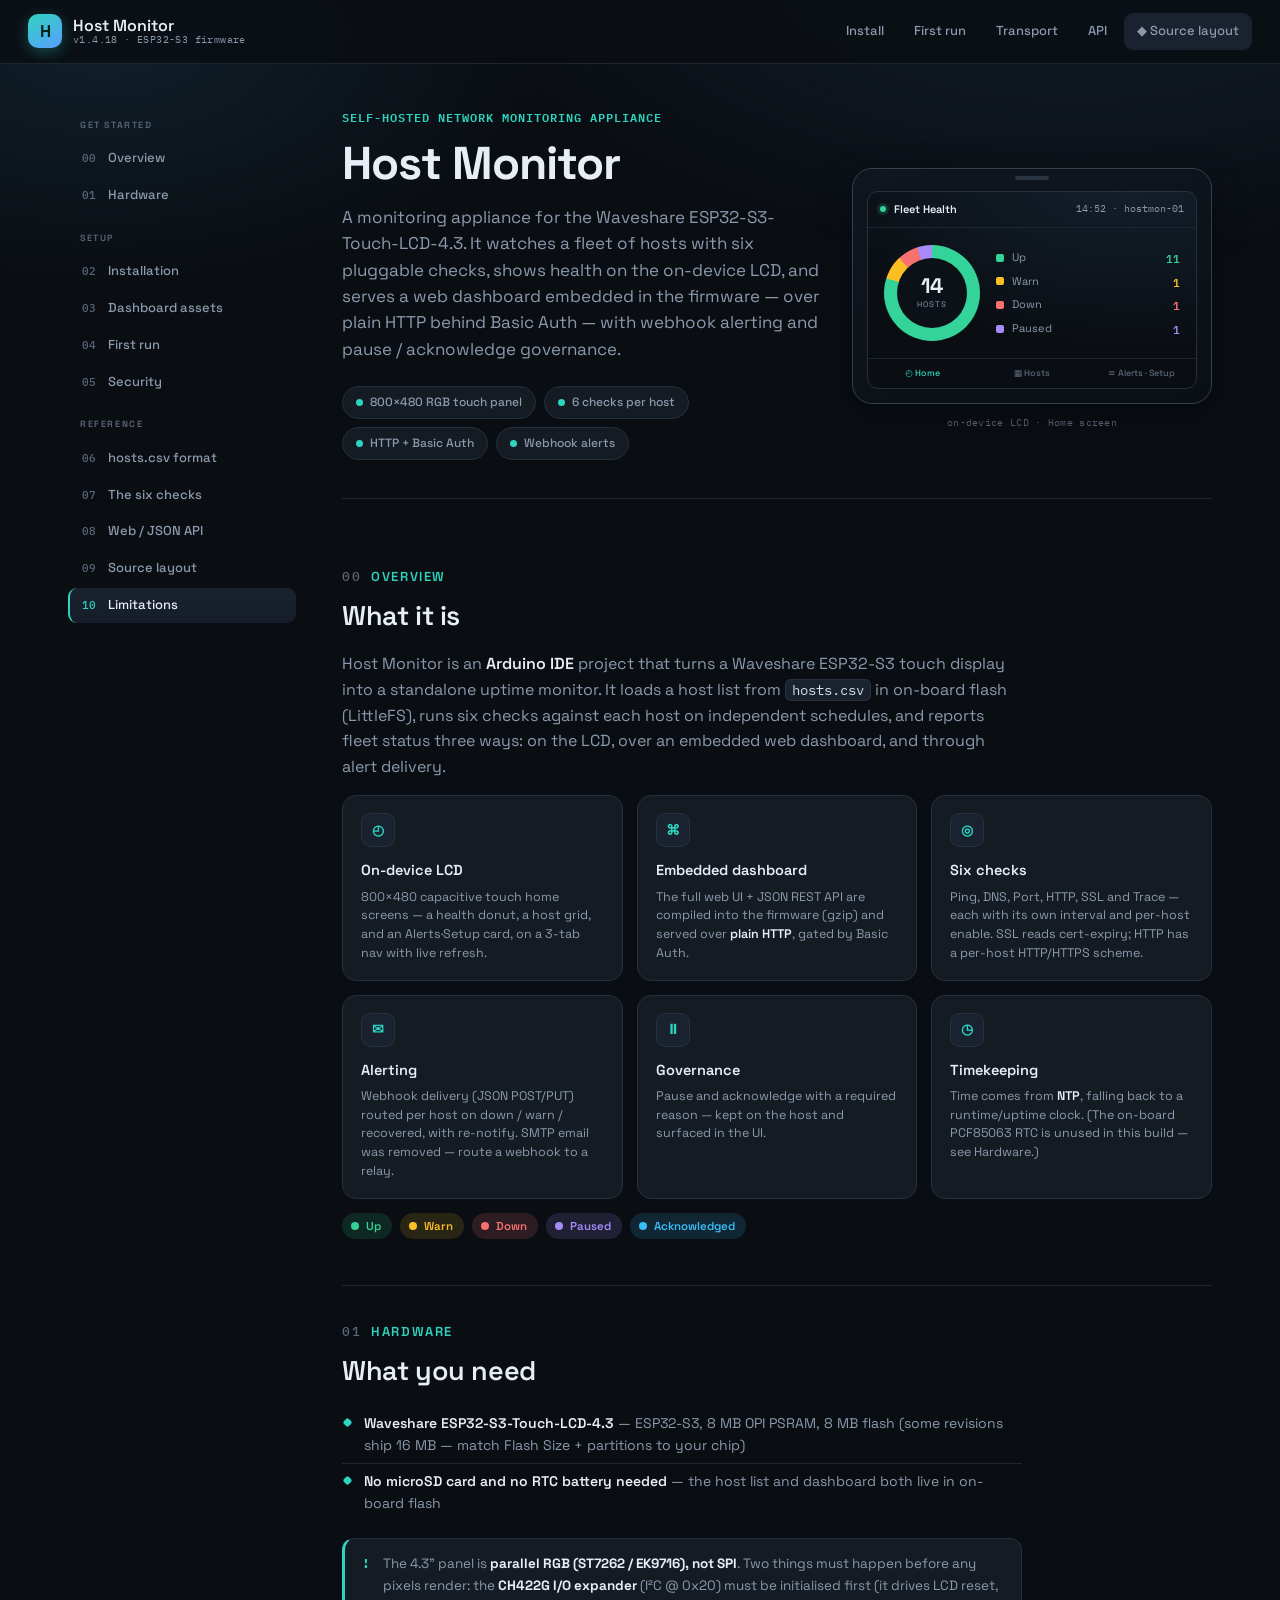
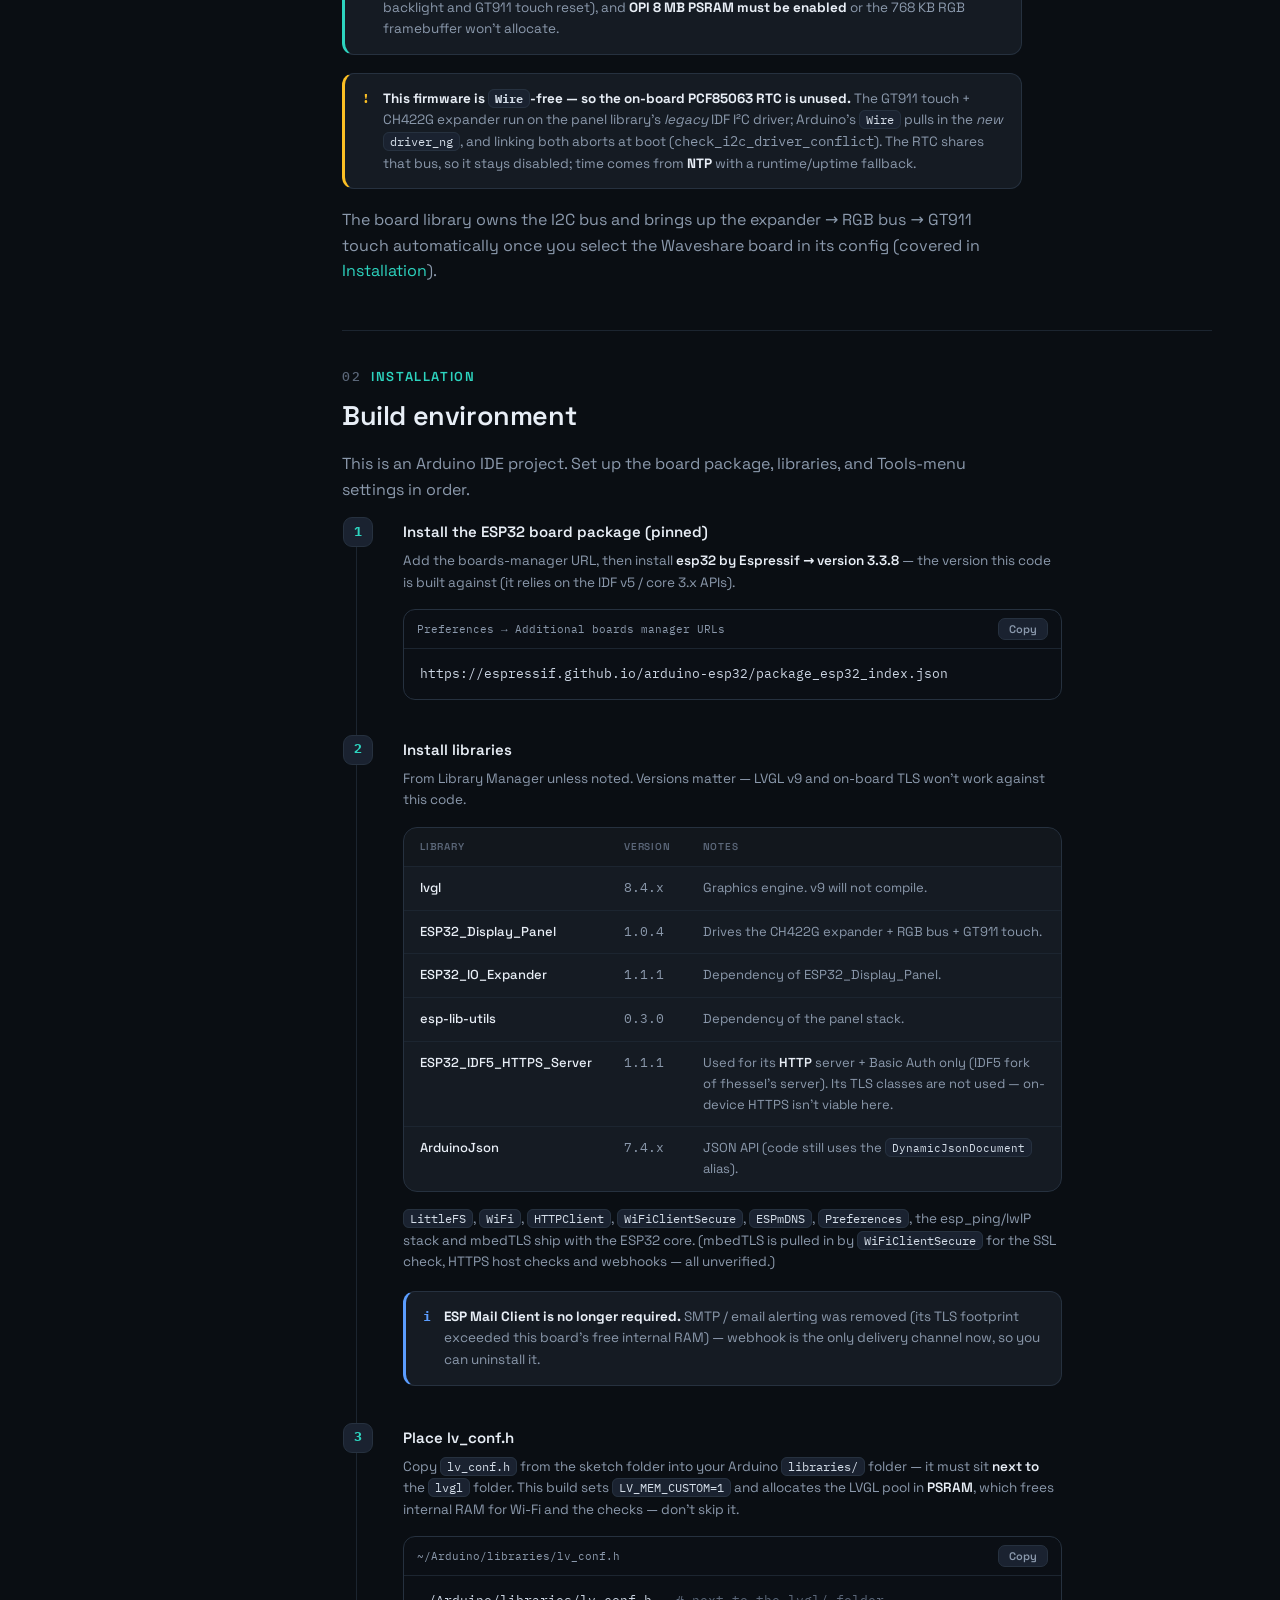
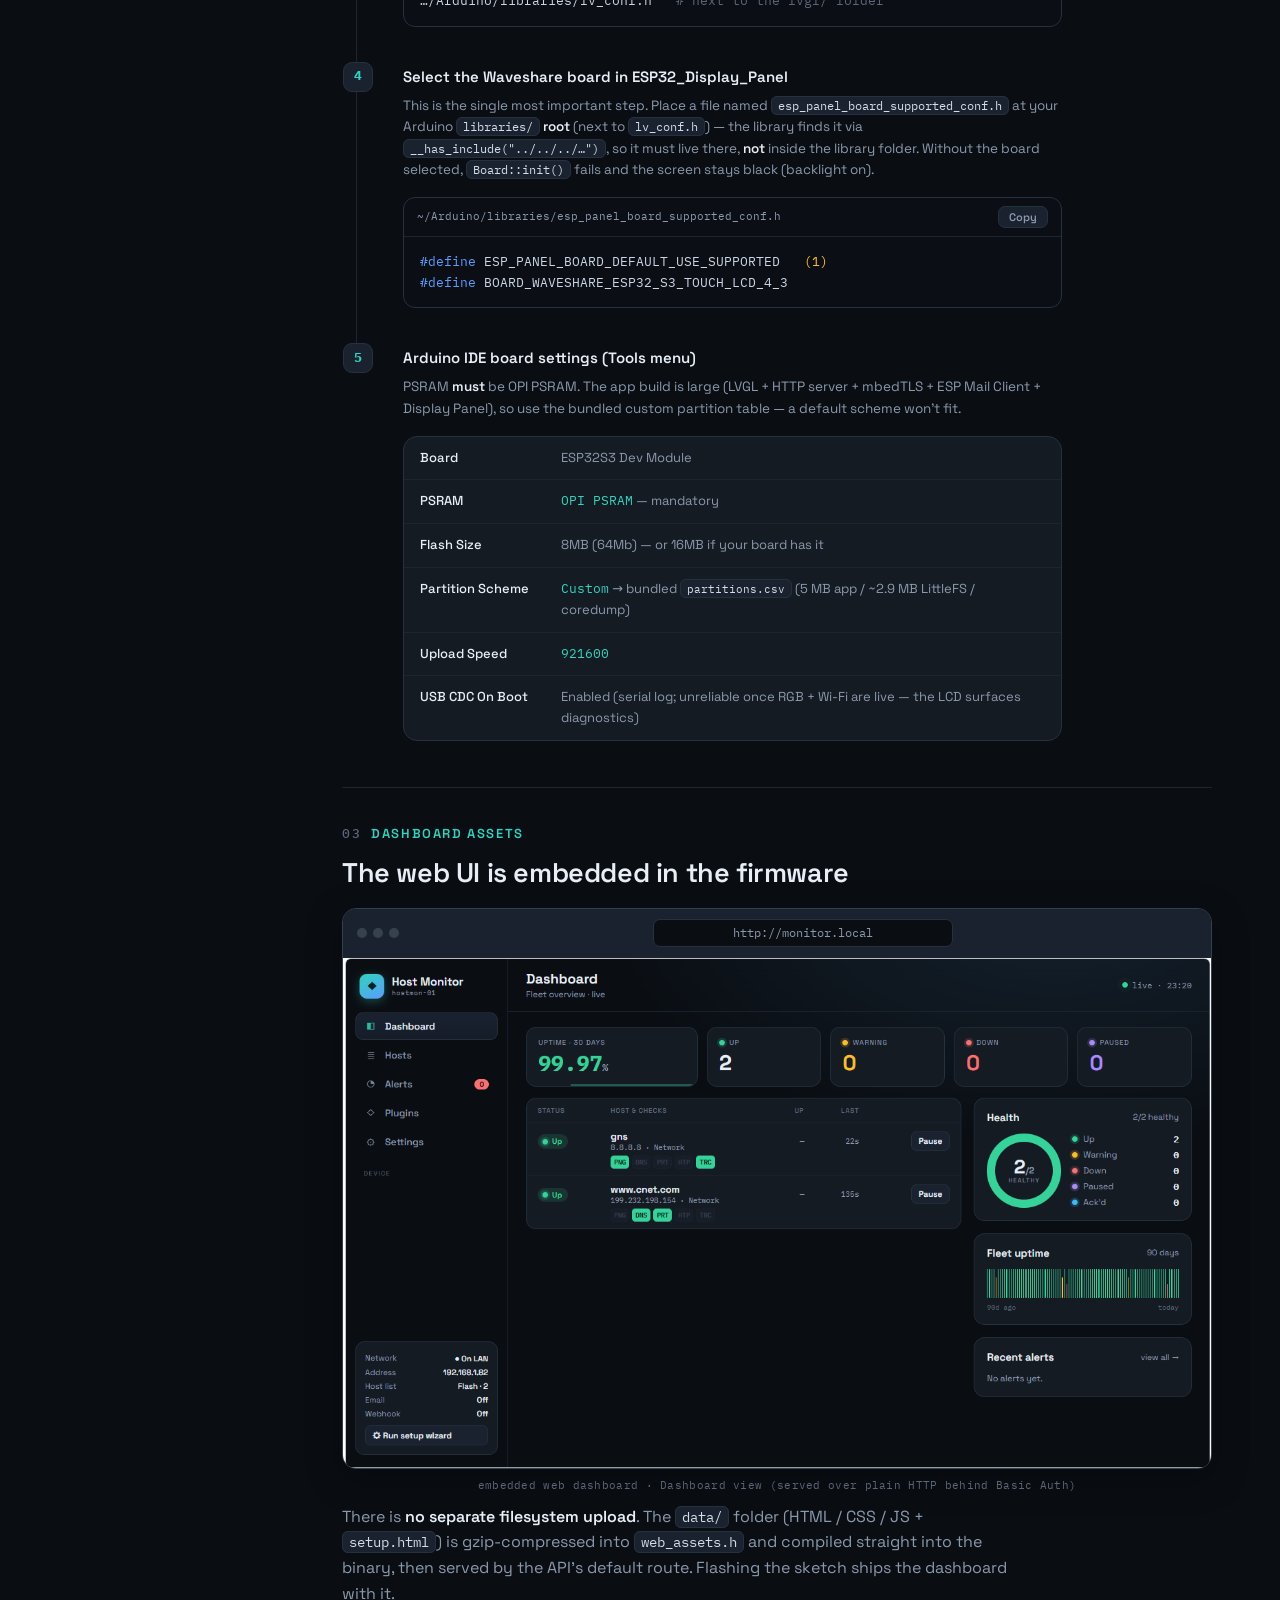
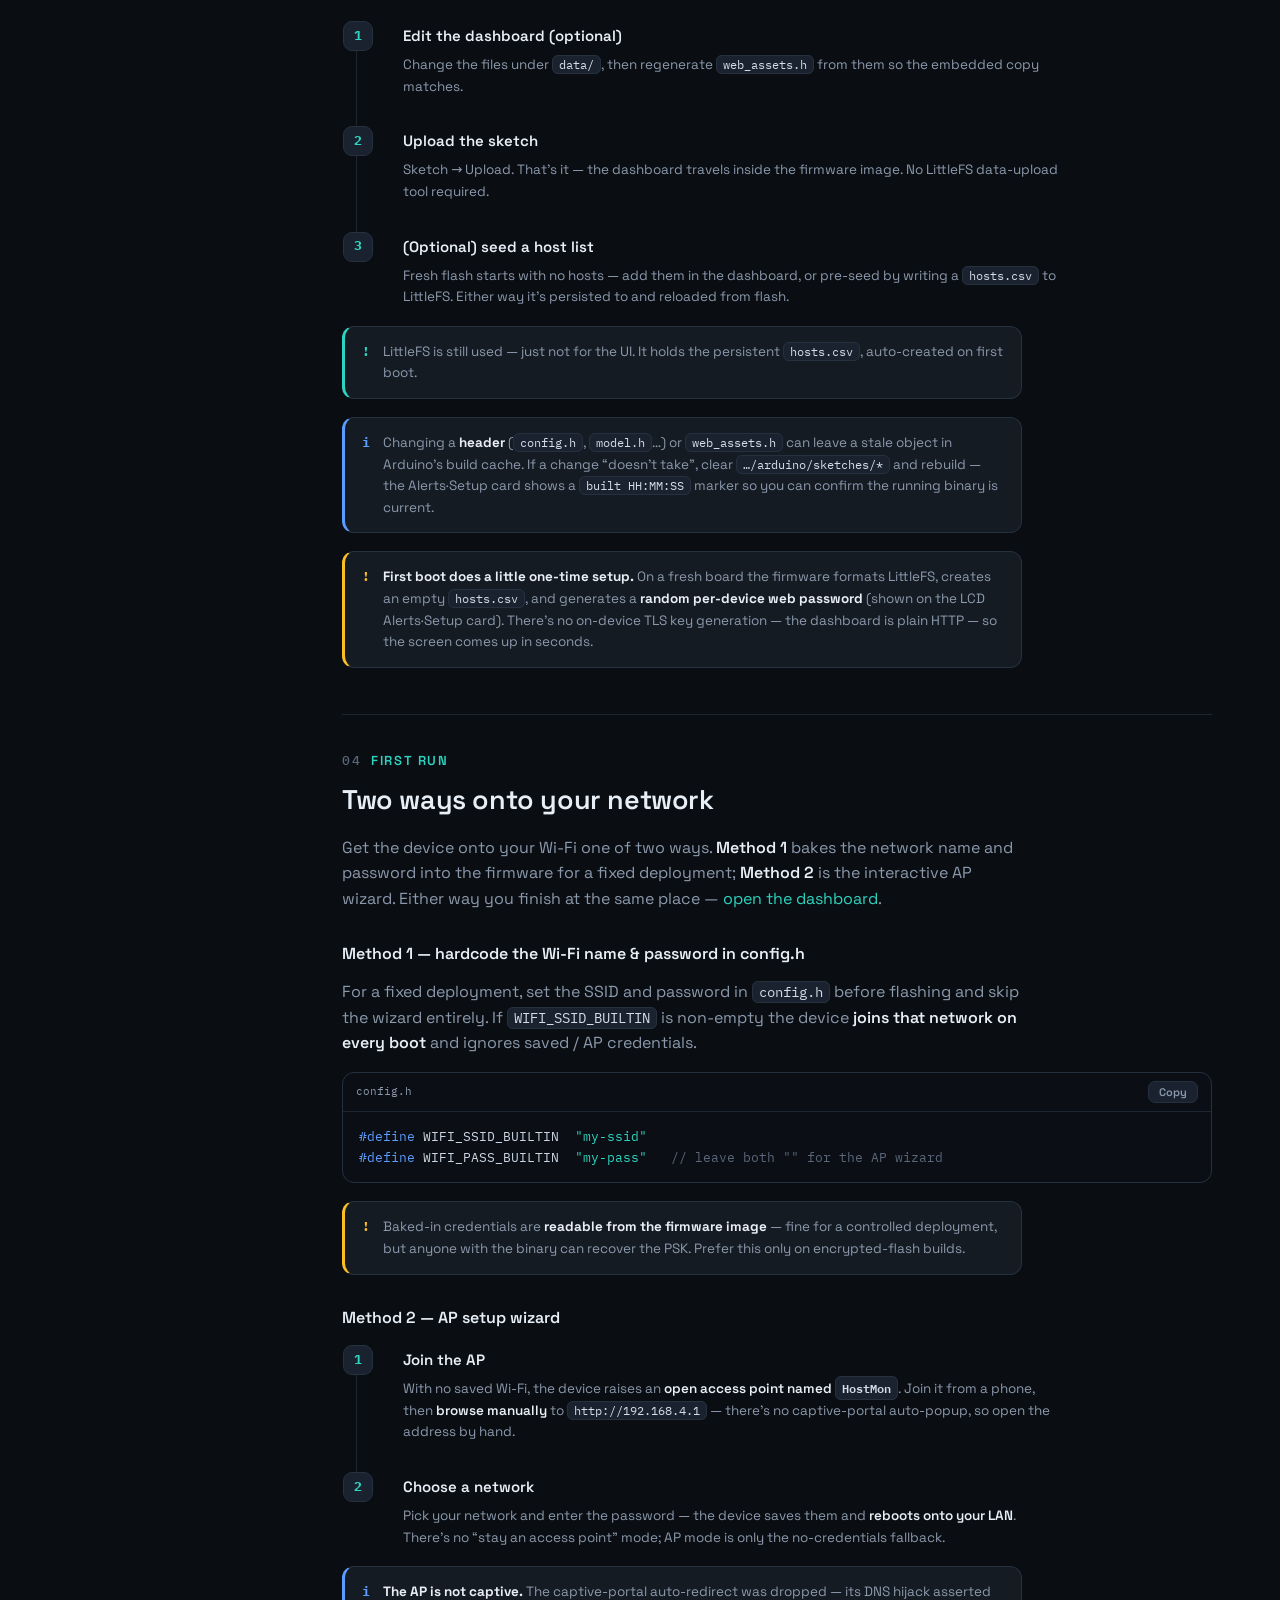
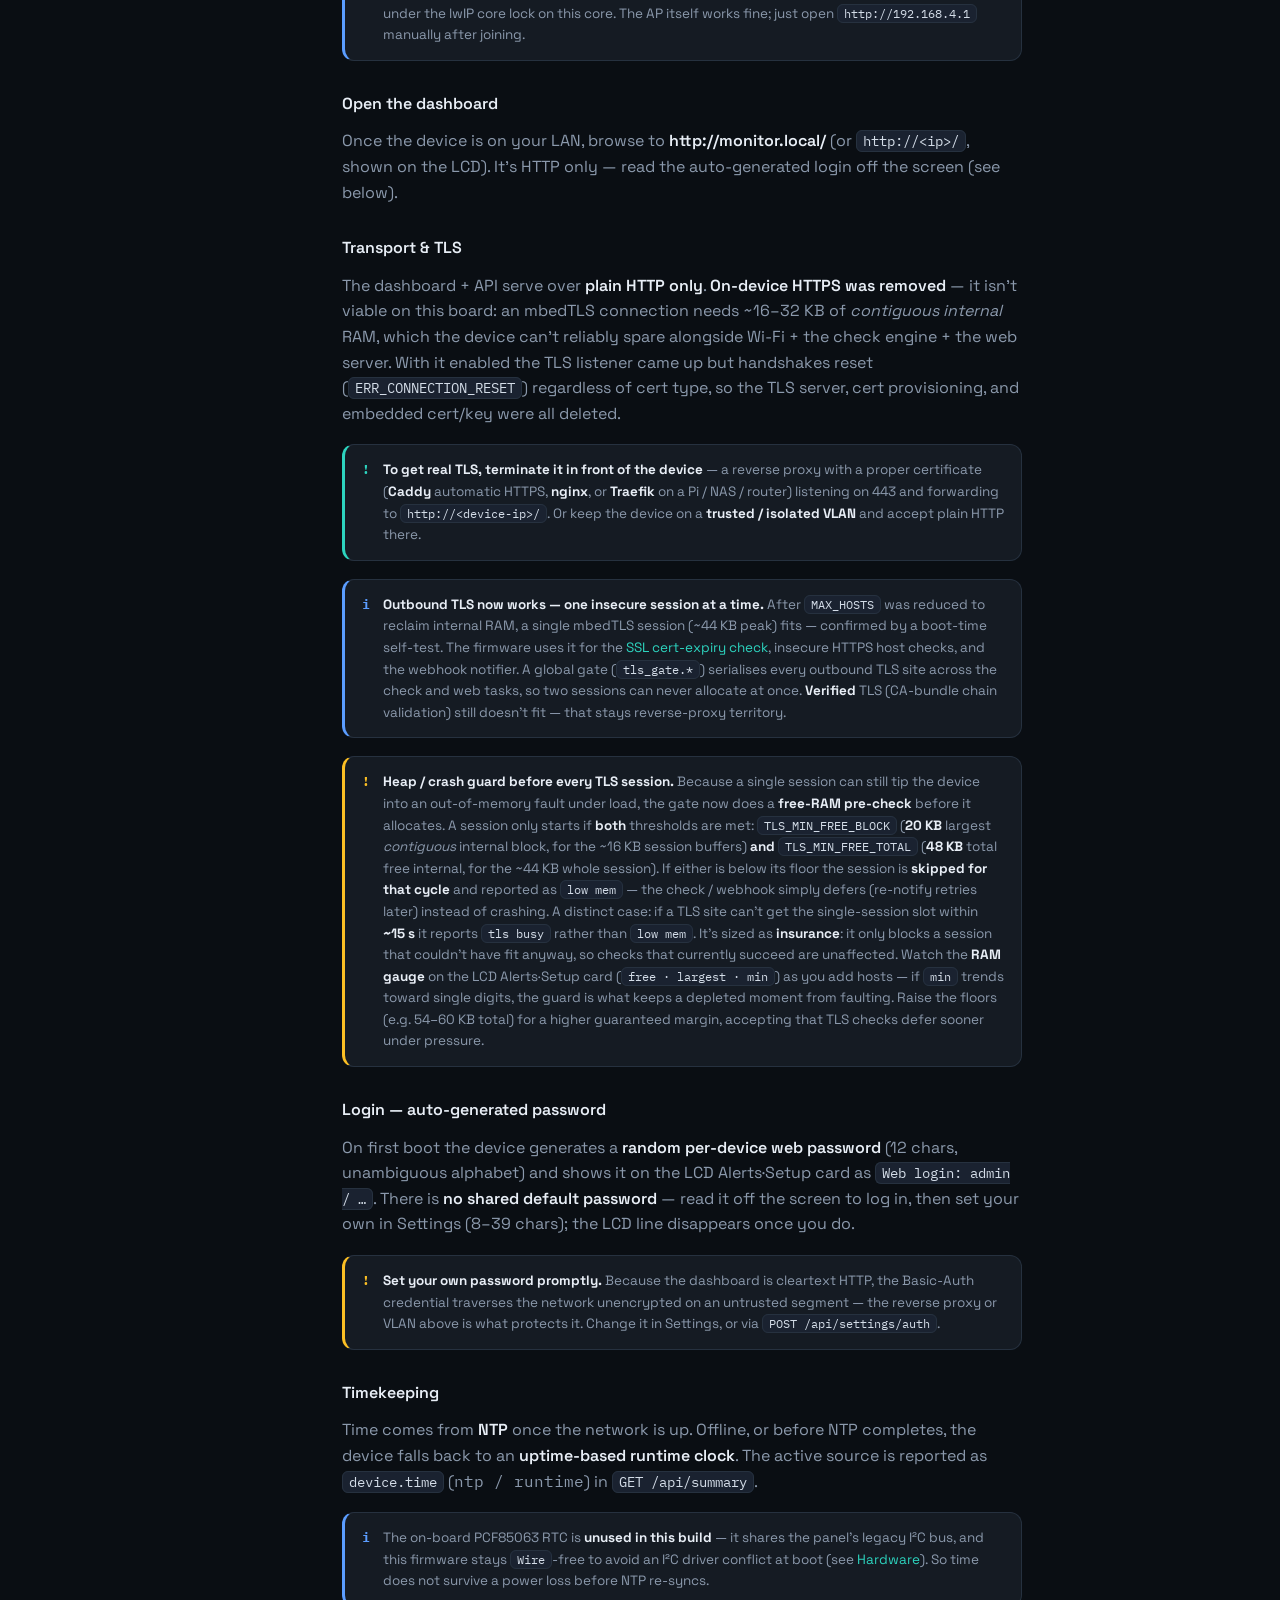
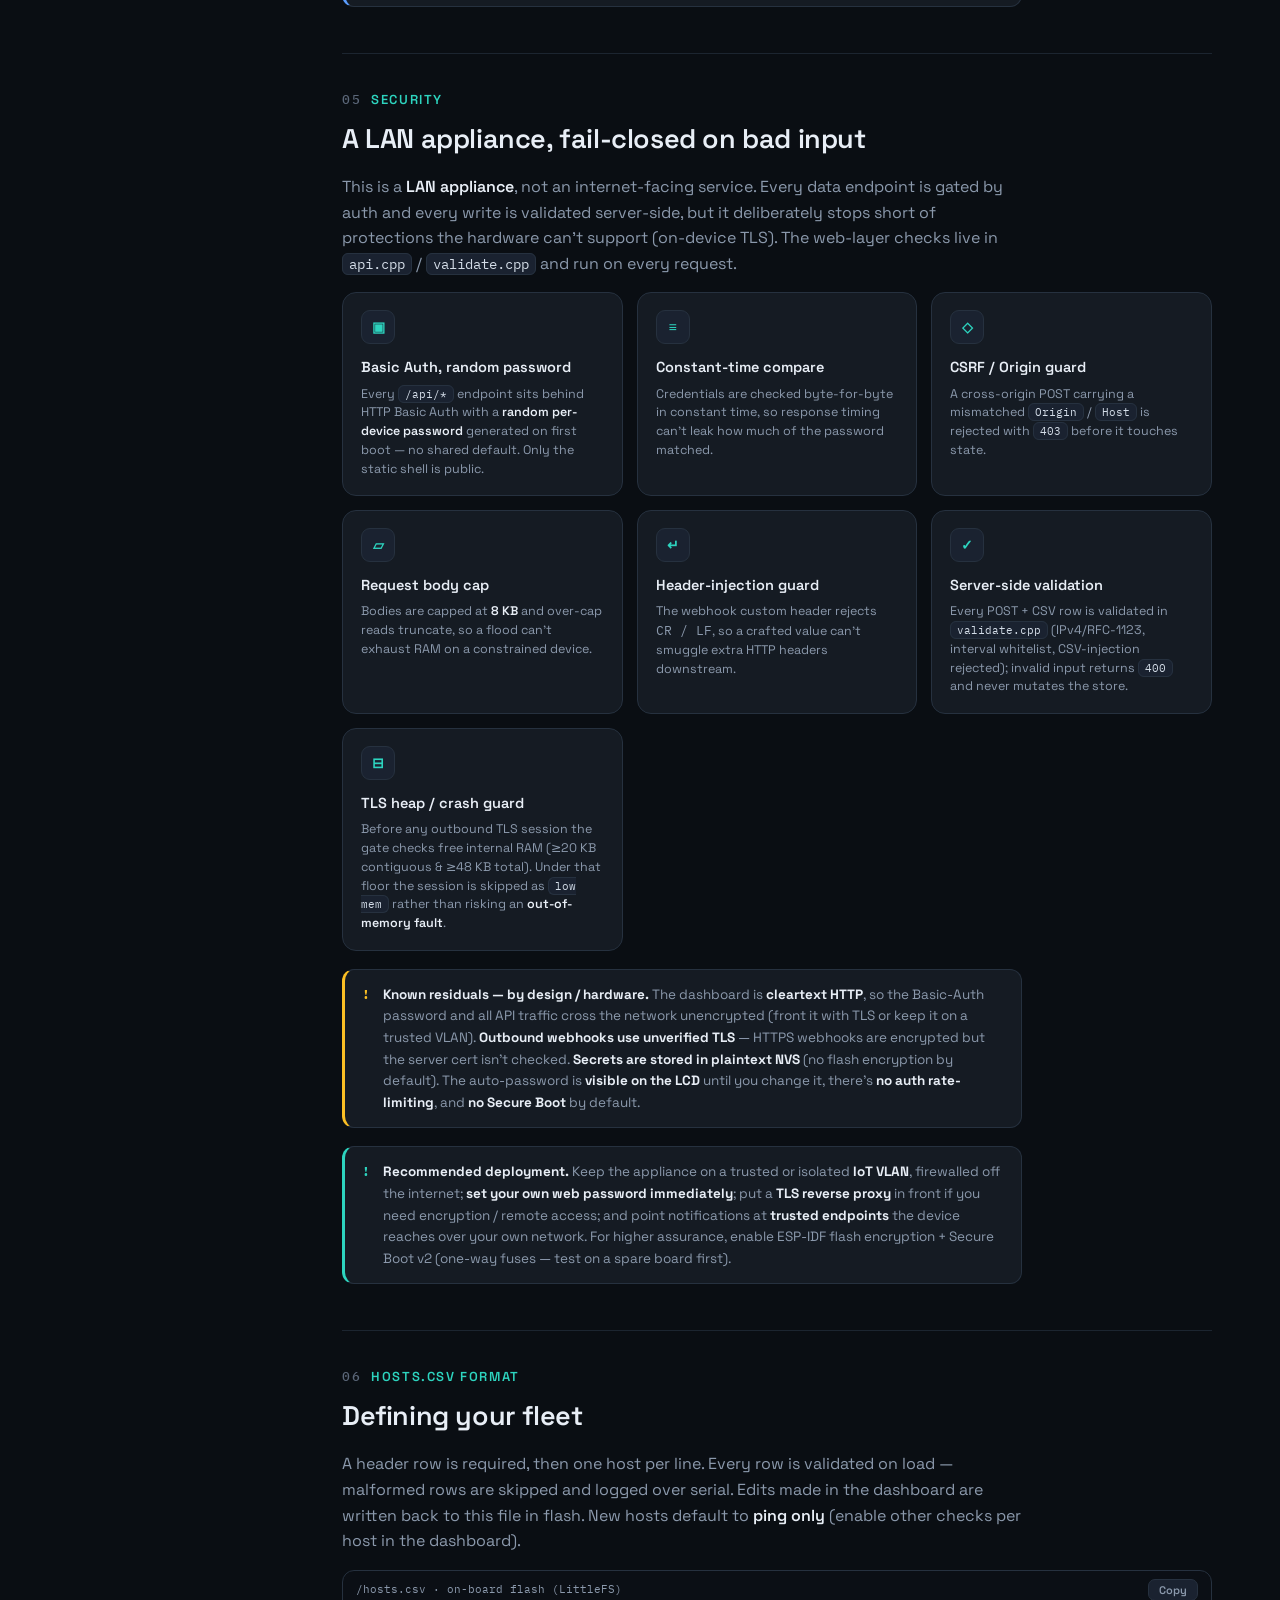
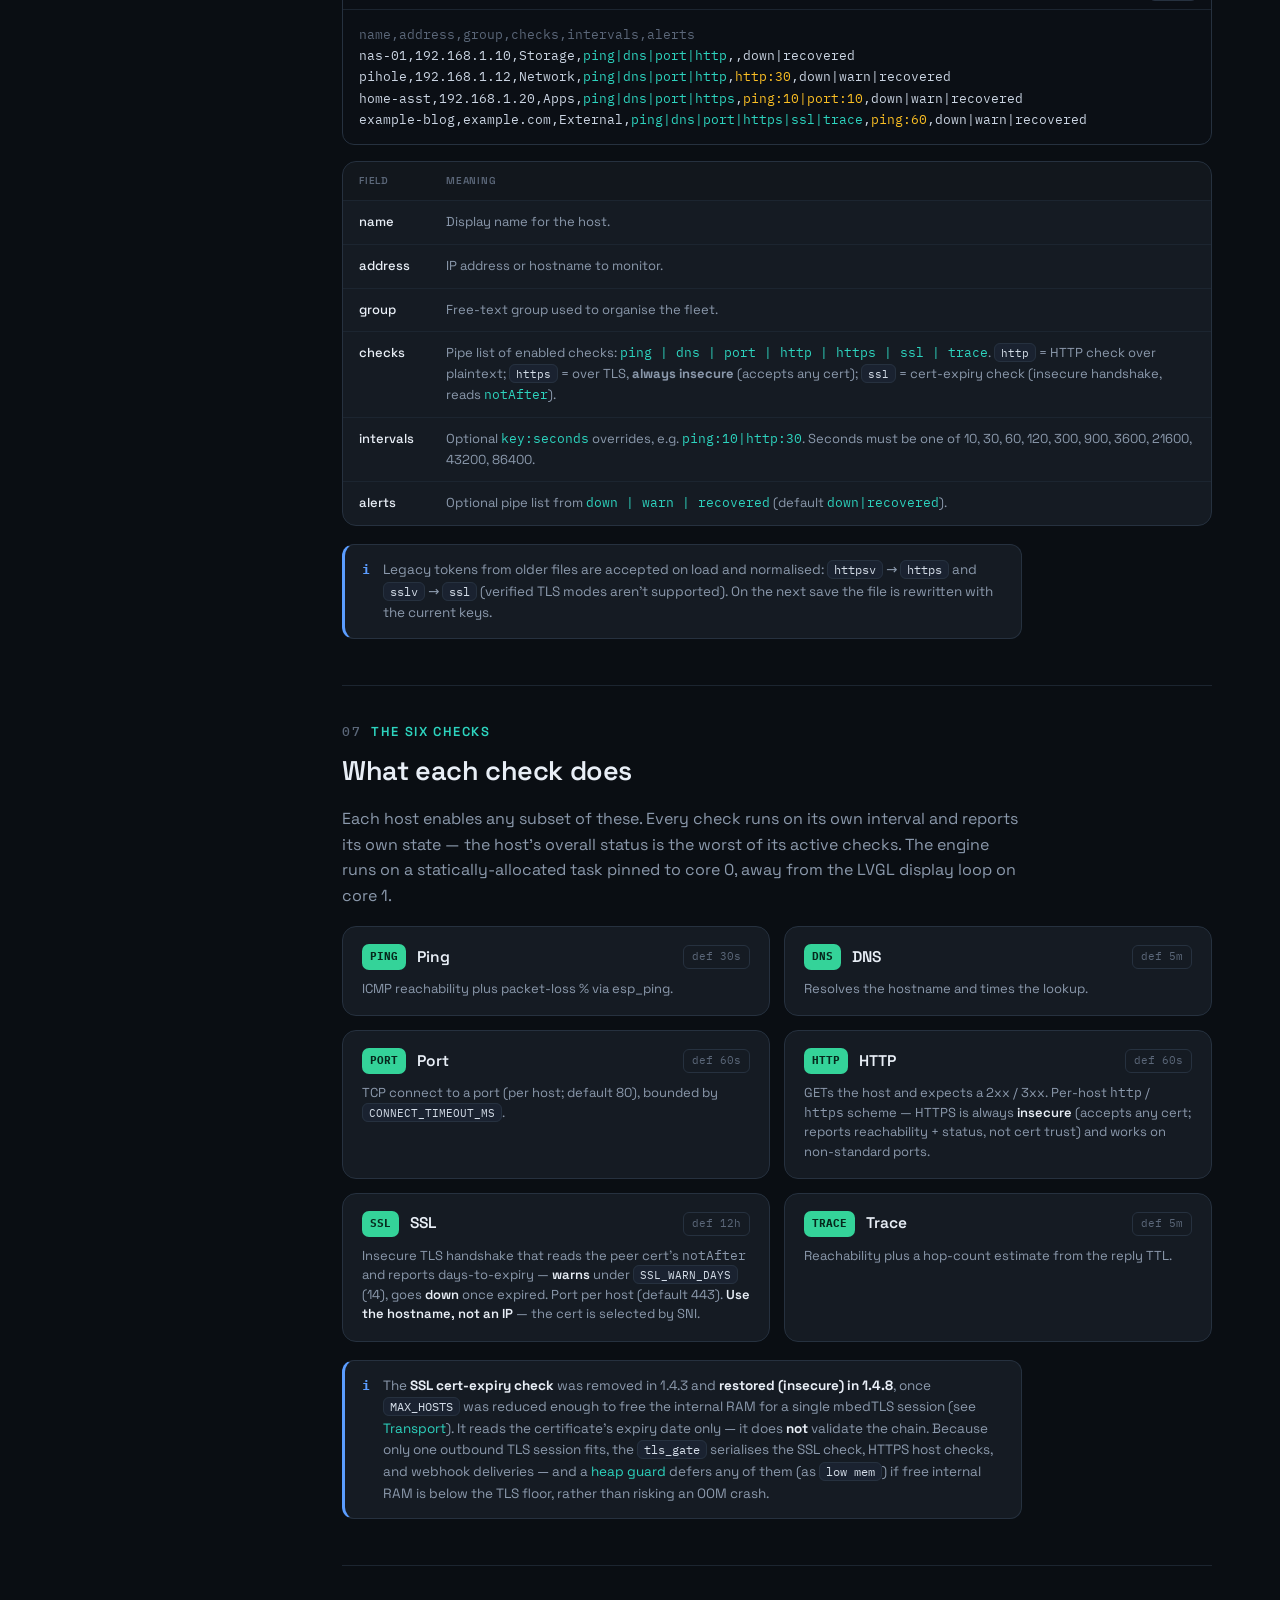
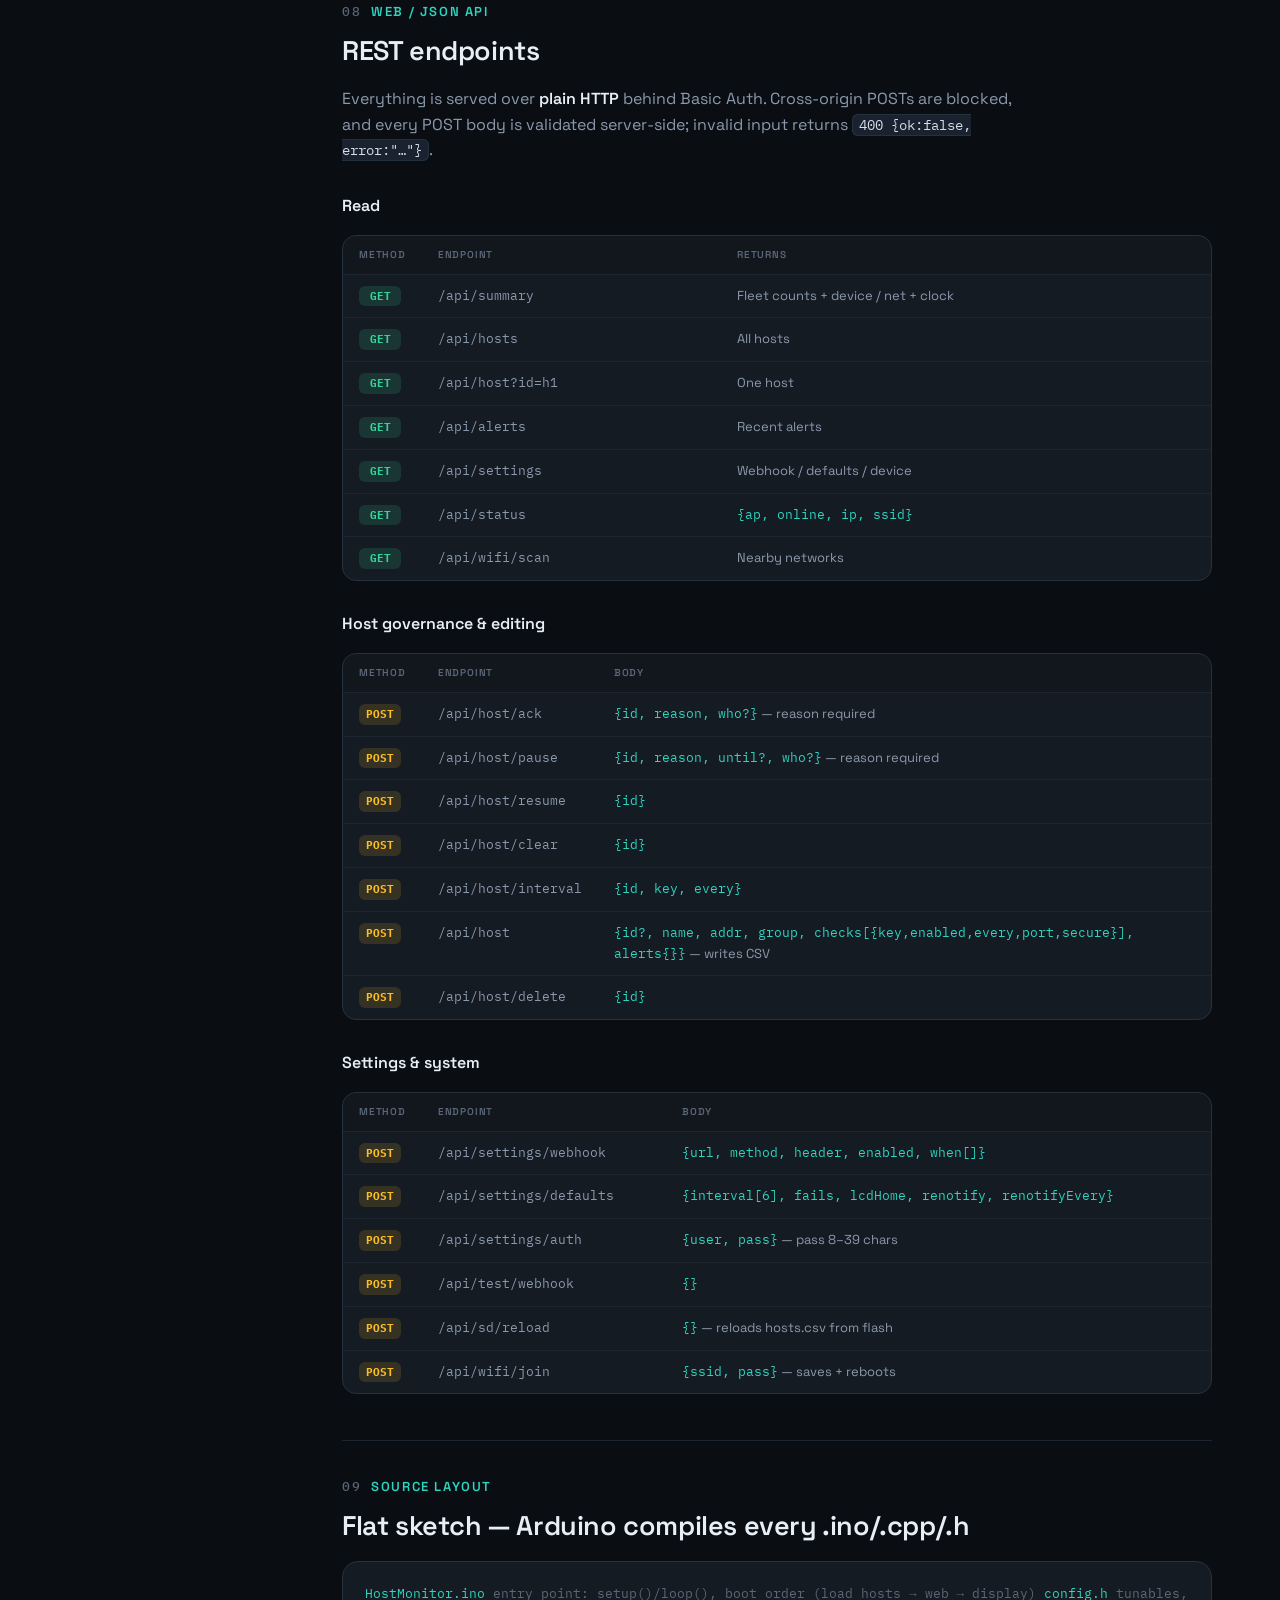
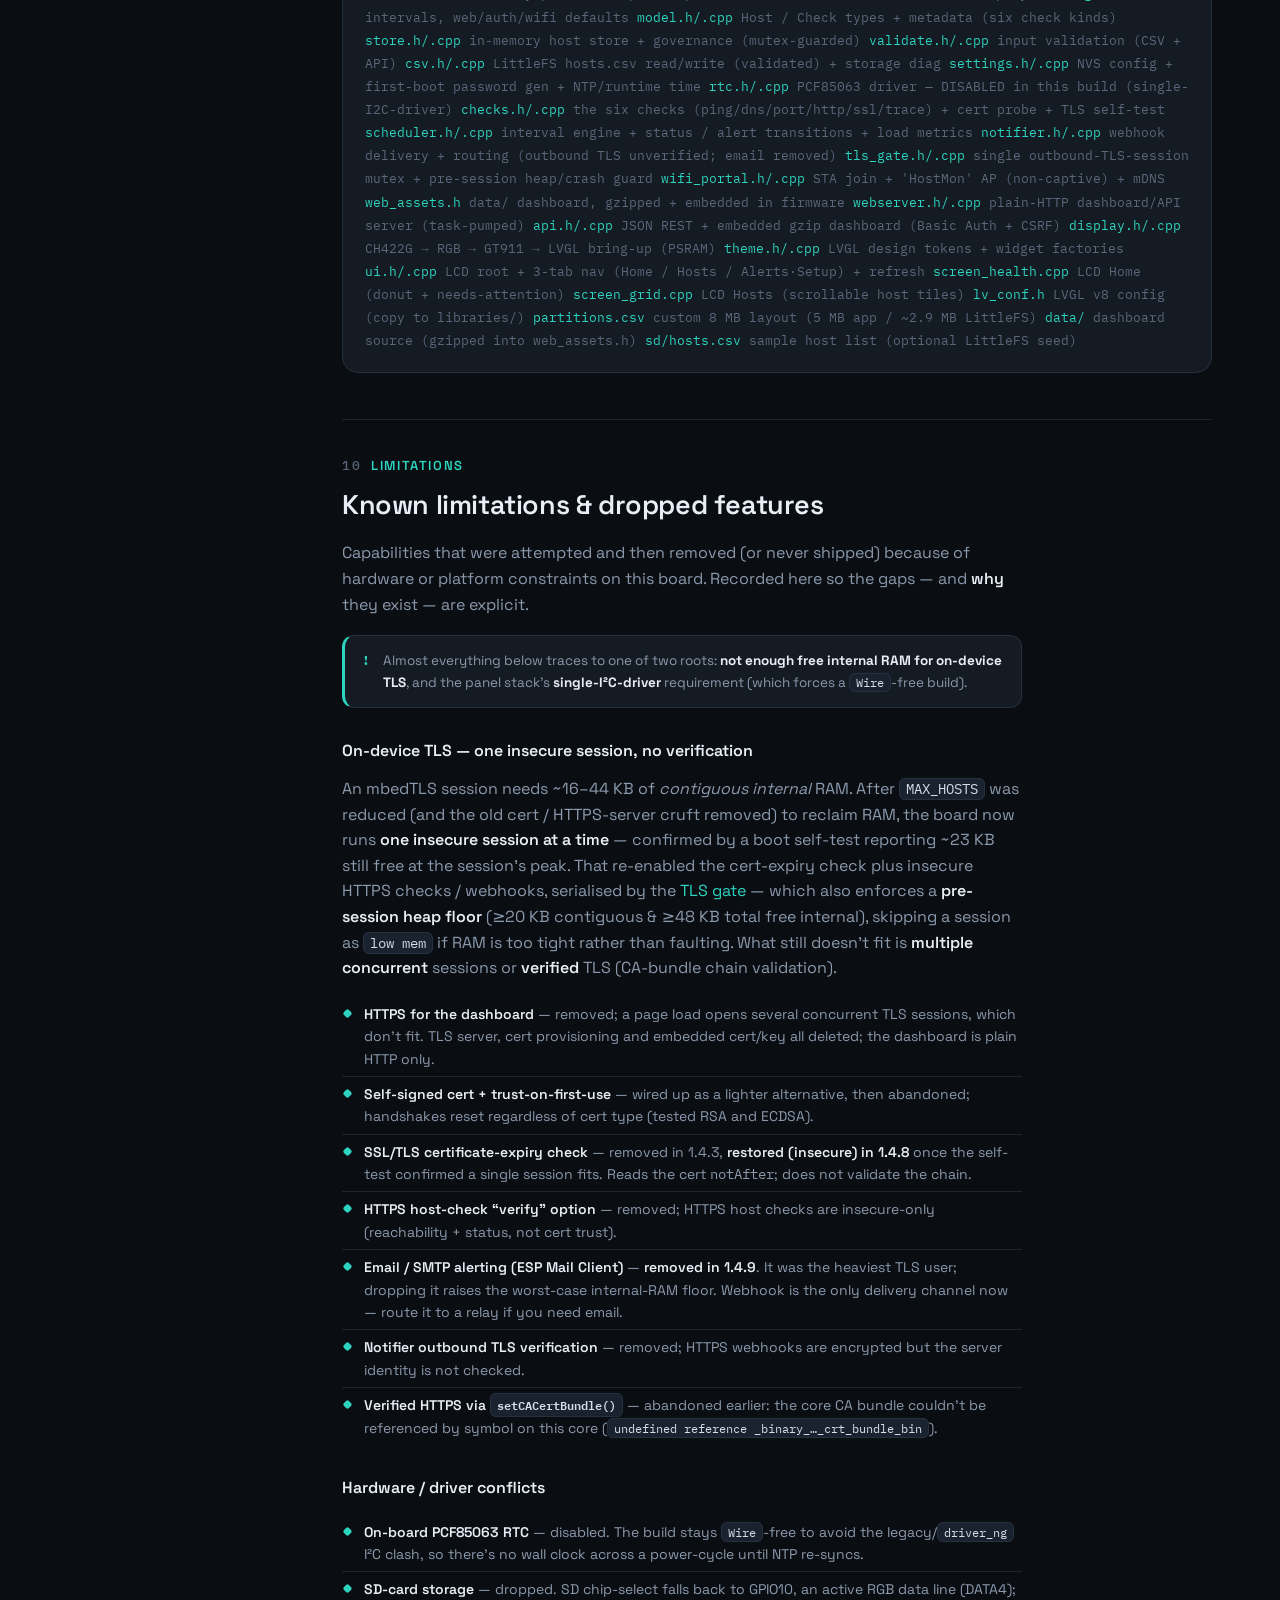
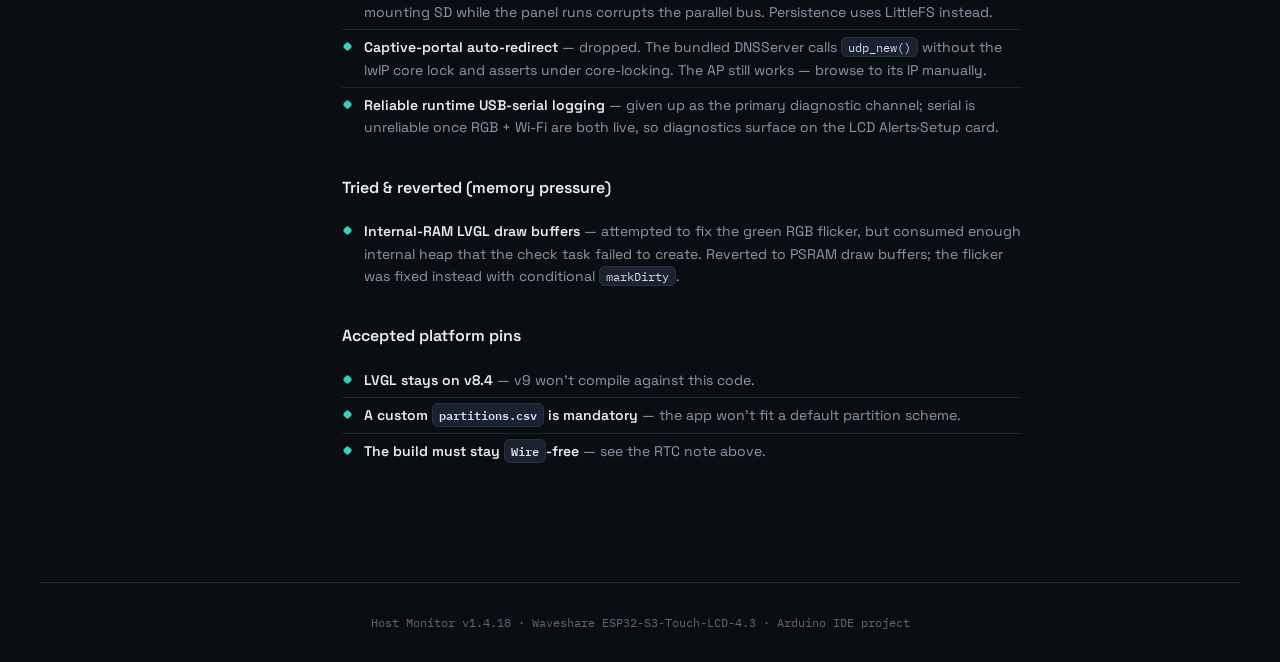
==== commit a75a3bb4: "Initial complete version" ====
--- a/index.html
+++ b/index.html
@@ -167,7 +167,7 @@
   </script>
 
   <script type="__bundler/manifest">
-{"c9bb88cc-6b03-4b92-999b-ed1b445f6d8d":{"mime":"image/png","compressed":false,"data":"[base64]/rXmvve417OOdUnTpncX2u7/U9++wzUHutVetb9157/7/+f65///M///Pf//3f//Zv//bnP//597///dvxX/wX/8V/8V/8F//Ff/Ff/Bf/xX/xX/zXh/8gikIghVgK4RQiqgyr6p8jysJO77///te/8dSGazcuOvq4ocPa9hs8NBKpf0aNnW5siTQuh7j0kP0OzFI/+x/YIgwqeaEtGToEjVuRYS6tjIOGKx1uesUgy7t0BCk8ZF7n4Cw1aXVpcYamesDQkVKHch2ZqUHaUj0k0Ta35mWUSzUGc9/i0pZE27nCRqFlGTbapaNTLUNHogem2qHpcIfCU6k36XRpcUbY2qUpbExVY4jls3QMKTwc0ip8K/gxbs1Lt0v9jLS8oToHjewRBpW80J5MJbh30zbWpWNTX03GZem4g0a59WDLo44qob22wlPM9y3tuX0lShT1tYH/nO2fv0fDx1RXf5shLzUl0CarjbfHgVJ/1Lsnw9fT/aqNGym+kcdQN74RD1QyomvC4hNO3bhp8ze++S2IqEaaNaPs//k//+ef//m3n7xl2/[base64]/z4T/xHIqwX2IQBsguC+M3YaV8tau9wJPT6kA1nN57077u6XFcI9CbLzSRjDH+OZSAt5n262f+pd/efu///u/ZXA1ouz/8//8P88+9/[base64]/YUmc+kqwtO9x0qQgJBgYFX0kxlMUP6oBLMy1ofeZcS3FcbX2zjoa5vlPD5WuH7yadqHS/v8XWor+Xo7Yp5f8usKWa/Y/2xCL7RwD96sHHGPyJp6sYY99wsWHzi8z94AUIrpdc0yv7P//zPX/7yl1u2/[base64]/ONE6j7H/91399/RvfgNmemllGIgOMGGWbFRq1MPRCps1QP5BdhUElLxQzbVgRyLS2yqBra2WI6GsplluNCi33fpWhl/sUyLGGN9QE4qutxQlUaKXHBBvWICLukkJwlYoJ1qF5wbhrqQZk3dQ7K7RcRdzV18qSVgZEWVsrA/KtSzHBogaqtSEgvtqaDxF9NS81u0LLgRybXwWBaq2lecGpm6V+xLQvpITyMMV0KU5Dw0pw70ZOkf1aK3DqH1RZQ9O8UBEhNI8q4ofmi6lWuc3yBPfNRvoz4Rr8uYV//n7Vjy+Y5LjbXmpKoI3VkkCfysLuvy71jQyOMST1TnXjG9lAcwGZ9unvfBeiKwTYNMr++c9/vurqa/[base64]/hzq6KEz4fwHUFDq4CjTUrP263ennkLZ72A8PncsB5KfTZVTx8vhnu0sccoqeHxTSnBxkZNr/3EzX/5y18gwKZR9l//9V/nL1ikppKRyMAjRtlmwh133aoDOdbwSltcijk2rb5yILvaKgOtrZUhIq6lmFrzr5UlmIf4aqsO5FVbQ0BMtTUXkGPROAJwxrrZgrCIm3rMq5rmBWOtpZhjySReqrP6ylQA0dTWyoCYaitR5ArGkGOZ7/CrSLYi3PJKrFSC+xSIpoY3NB8i4pqKuKuykFHJJD6nCkTEJYU5llSYbLm0DM5pnA6b9klvqZwagprTSmftBaenpAT32WjTYnvqrE+pawVGAoeK2CC8jBm88hZSiii5lWA+HJ8CSnDfqNj/37zq+Zk7jkuG+tsA7ODy/pZWU3w9C5X1vix8fZyPANb4YI8h7jFHKsG9iTG+5eWYE06B6AoBNo2yv/[base64]/TfPISGSAEqNss4Jx11LMtxnqB3KsMN4KrVmtHaJ5h8rQa2tpjAqtrNOiErmrtULlWlmuJhBow2oCUdbW4ohIrKq1WKEd5K/Q+jSIiL6kEGKlYpp1aF4w+lrqBTJthorQy9fNKl8ZEGVtJcrebxbyrUsx96aqqrVcCe4ZEF9tLY6Iwbpi6EXl3gXkWMNnaS3uN8tJp3RM/YhJYUh1YBoqjFGTgblphhLcu9GmznZliebf4JWpCRgbgirrb5q3lCIK96gixmi+vPK1oHKNqE9ht8zttfZcfduZ2v/H4mr/zJXCxoCXSnCPBNoGwX31kHdgJvX0DlAXdh/[base64]/[base64]/z6e7+/4/5ZU++fvUtjB5dVxR3ytApTgvjaE+ojVp/zYfdalvl4PSmOCewxxqJvA2FUENmbGKBtpNGKUbRSSOCrXygovYmewEktwz4B4aasO5EyfuoFgaauXrBWzpLISCw/RoykHRE1bRcK0leDeDQRLqaLWSj67EgsPDS9VRFOXVgZkSIdS2nRAtVbuXQrx0lQEsiWZxBsaAoKlrfnQKrGpYrxED/[base64]/zlooY4/WoIhrl8s2g9v9dKWwMeIcS3CPhY5poLeFtONDmCX/UtPtXlmr9FzYyT/09a3xINBtjXCqLZ7SsZZTVJ4XVwfiISMQiRtkGRPZ9oeRRIVgqxZCZoQTzEC9t1YGcGVYTCJa25sJVleVei5oE9zmAqGmryJlhDQHB0la9KsuVgij3Q/[base64]/[base64]/hPzK+yceusYiWft45gowX3tCbV51juKYPdHpb4eDZr2eiIdEzLVTWCMKgIfLZlWL8qyuaDEzq4HIftLYOLlBJ+lPbXX+mKt8TUiTU+Mso0F9nGMl5omgdOhBPcMiJe26kDODKsJBEtbvTjWynIvFaOpSJLC19c9ZlNEfRUMKnlZcXUpklRfuZpAniQluC/CIaRGNGUBVYdqrdznrMQSFEcRyJZhdQOR0tYiaNFUqbZWtsy6WTeQG9EIJY8KYTJPHPUBkdJWL2nF1aeeSizBfTFqfr/ZFHudGNVjaVoZUjYZDQIzWlsJ7rPQIqhLETUpJ+9QL3YVq4hiFNEqZpCFNC/[base64]/[base64]/cQry0VcVRAnKmT91ApLS1OFqdNjl5mCuESZkzE59TBaIqa6pImLaWAcKkrX5YBKUKLfeBaq2YEjm0DDjxspSgaVmlOCeL5dfQchXIyS55lxaHT9adiqjJPXmpVcOueinFeKN7oRifdC8CleVRYbfUC7ivM3xVTV/lM4+vaxzHiHml+vG124BUu82gEj5fCt7+WY+gPpKqp0+Vx93r2fjgHT0CYw7BxyiBMY6VpLIoK+aCEhViZQ02SbAUSmVYbd2/[base64]/8Mndof8Hboa6WorFUXwe5TLg30zbQXE2kfz1Q3gTGnCHzc08ZD/U+EsFFoBVGWTfhksExDLE+wKpoOGwkMAoa3ZSN2Rnis5ZmWV2j5NzG+ZKT5iFG2AZFdGxWjJl8x2/frZgnuUyBY2uqFVslKr1ViucpKLDxEX+m6WQicukKe5EHU1hAQJqWKWmtorSwqhU/uIXlyFUHUpZUBudGhImG64qi/[base64]/WUy8vELLlcKw9CEgvtpaHBGDXZq9bhayq+GzlCq03BthWMzYbC2DPWUEzYeYhoZUB6a/wvgqQqAwP85Qgns32vSdT/HV1N+n9QJGI91XqITLi0jGtiv4dvR8u89nfZbbV0XriXAbS9Vqqzq+Ns97hF+1/[base64]/pfaxk8qPr/voEz5fCrttC6U2n6qnj5TH16NBJfaYIDU8niRK448YkcB4tApUFmXNHKtOJ05DbPuBvRPbVl0w7u4dU7/5tZkvPT/r5Rdm/fiF2T/+4eyXfjTnpRfnvPjioS++dOiPXpr7ox/P/eHLc194ed4LP5n3g5/O//5P5z/3k9mPfnvyHZ/pOPfiIeMmYaZNAy2l2RHeNGt84UgzUYMoe9/z733wrsW+3+57/it3nDXV2Lky1n3rDXzzdx9ZZz2VIr/P87uM7f3P2ifexR/[base64]/4WpqprJUWwddHeA/y9zjQtD8SaZ9VsZO8Q93wccMYT8rCxzc+4hnjIWwUysbPElXZZJ5n51hRjE1C7KCRozvWXzHj5edm/vQHM3/yg1k/eWHWyz+c/fKPZv9YhNiXKMT+eO6PXoYQO++HP4EQO/+Fn87/wc8OA77/yuHf//nhz/98wfOvLnju1QXP/HzsZddhnTYJtFSejWk2YtFnUVbyzis7TjP2r4AYZbPAYNm/a2W5mkCwtNWLtlaWq6sSCw/RV7pWloCoqRTypFSRNm3Nh6ivgkElr9VdbU2qrz5FIE/[base64]/us3oKaDF4//X1blAHNHpI7xthNOWjk6ZVoWyUFdcrxvWxPMcmxdiR7QfPnTfhi5+b8ZPvQ4idKSqxs7ASi8XY2S/+aM6LL875EebYQ39oFGN/Bhz2/CuHPffK4c/9/PBnX13w7GsLvvfawu/9YuEzv5j1/33kkNmH41nHvDybplkRZZNrGhtfO9I01CDKLjrh3AvO2vIchcwnt1xwFjxcu/[base64]/91tdUJfaF2S//cPaPfzhHFGMPfeklVYzFEIsJFiuxWIzFEPv9Vw57/ueHP//q4c+9uuC51yDHLnz2F5Bjj3jml0c886tF3/2n+Xufa5m9QKyhtdJsck3j5EsaXz7SHNRqrawjZE6Xye29fQ+dm2wkRPpdsaxX28iZfswK1w5loix+1qlLgv/rBcshfp+wwNqeIr7PucvnmNuzmXNa+h/p6ygru7lQ8qgQLJViyMxQgnmIl7bqQM60leAegUhpawHca2W5piFT09xAvLRVJMywhoAwaausx3LvUFWt5arqsbZWBuRGNELJo4qEWSSOUm2WexE+bRXF2CR2Ku/QEBAsbc2Hp1qLYZIUHqYKYVLmzMTnVIGoypoKATJL8wJh0lY/WgRNVa/WwsTI8IamkyeC+2xoosa9odXEPQGlmi0RrKJYilNnqQTzMNsOa2VosZMrjxMqYMBDt1aNPFU48i61K4FCeYXQ9qamlUaXDym8beb2op6rb3uW2v8XpeGfj0PdP3nC52uGpzW627ClBPdlCPRNCe/dmobHBKWEqrL6tBpoATgdOUtFWVmSFacW43We1HnFmGNHHzCqY+JDu1Ux9oeiGPsjXBnrrsT+BHOsDLGiEvvczxfIYiyG2IUQYr8L/GrRd/5p0XdeX/T064fe8zW8NBSebKzONJZXgRqmTjMWXxIwvnykOejDKDt0v7W08YPnd6otp93xyM/fF/lW8Mf3X3rijhOS/YGpl9+TlHPFDq8+dXe64Db5lKvYbn98V38TFWXvvWD7M+yt3n79kS3L1T7E9NX3vvjq22oH2mf7BVp+Nr7Pex+88cKDq/kC4LWPv/T2+/vefnHHmoef/y3+19544hrxFLz5K2/8Ub0Q/[base64]/kWnVqsrleMOVacVwwhs3P9lUklVi2LFZXYF0UlllbGymLsz3BlLITY779y+PMQYvVK7PdEJfaZf1r03X868ruvH/md1496+g3g6G+/Of7SG0SaTdbNJtc0hkkbL8xeuOOpV55/4bkdvGK28eHnX3jl+T2b0i214aydz+EHIc/tuIA9NXXrQ3J7Vb7G8s1fefH5Zx5eW92LDw1k+jTKGgXSqdc88pbMdfsg/r0jY94bj1L2A6Zvfl4G3Td+/srzv5AZct8L98lTlOWnfPCGCI3vvpOmYgiQKoLKD933W/Fy+Cz1Qe++9/7T25P//nRVNBY7p/t88OqjyVst3/GS/Aj8wm8rn3wfQH2ld1VqFVFWf3N4LT77/hu/FVtqGmWhayvFqCm9iJ0Df92stlaWe6Mq2wzrZonUQ4a0tTIgQ9pKuKKpq/pqK8RLU00gW9oaAsKkrcXRKrGkECntNbQQI3NpEIiaSiFDShUJ09a8QIwMqw7FTkFafTUrsdzDxMhUgvvy2NM1Q6tJOulkK9PkNFfzAWWTY4J7Bsy2w1ocLWr6VMUJRAUM8g4tjF3Bq4ayymG46qgrvMTj00qm8qi25+rbXlTzvL/ufd+ZPKrtU7V/Vg71/[base64]/gVPul+9ItJbn8oZ9jqWq7uV0iJ/pi9v/SA8vSp7a/mGyvwtdY/fir8D7assm7n4Zc8fPHVyf7NBn9GGUX7HxlHx7c1++RF4KavvrRfXig337uern/NaJNfvDSvfJL9t6G7WHfW89tPkbskOTGd1655xyxz9QL7pFp8/V7TqQ3kR8KX+ZJVWKdc8GDz1NYffu5q8SW/TY+h18Gkufz951LpxYvuPxzP6G32vcQ/Xll3eOvYlN895Gr5PeZs0N0kPde/[base64]/LE0Hce0lbGyEpupBPgSUVaskk1LsnRqcfugttEHtHe2X3TR7B+L04nTG+24rlGcVGKf/zleoPg5WYldiJVYWhaLK2OP/M7rR37njSOxGPsm5FgIsUd/69fHfPM3QM9H/h4+Dm8/Cx+tn2bMVszWNMpSJnllh7ldQlH2+SdEDHgh/bjVj7LtVfgay7c/8+6+t17cnl5EV+SceswSfUR/VmWBqcvWrr0k3UG+Kmknl1PZdt9PHr9+Na0vXTSHL2FVufH5Xex/cS79weL9JzfRFvmhr36FfRCk4i0viiT57iNr8aH8YwqkaF6xn3r30+LPKK9+6QK1cdG5V13OLltFb87+m/IrJZ+OHPPA6/[base64]/u7E0VQqzmRaZtp7bnaaUE92UI9DWJ3U+l8n7t6/WgbHwg2Bji1GqgBWBjnJSjaO4oK6Z65irZtCSLS2QP6BgzfufOOaIYS3eLxRz7Q3VGMV7bSVyj+Hm6RrGqxKbXKBY5VoTYRd8RlVgIsd9+gyqxR3/zrWO++etjngJ+s/gb/zz7li/Ax8lFs2lh1lgxmzPKTj9mxabt9z54z86t59rXzlmw/KrbHrzn3vtU8ADEFX3OfVhUpV7/HHrHBXVklN1lBMvpYq6/76HtdpT1fY30AkJ4fR3zYkLsaj1Tl50Kz9KFdn/73Gb8Yucck8QYeHbD3ffc++COzZekGwFxQSCss4mXZ1w9aCDQr1F2+lnbH3/+LTrblpP+yeOEXaJyq8Cb0z5x3+qk/eT6FHqoZUt7tx0vobf/XCK3qz+vzFn74NO/eNf6wnaU1b6SzMlWZPVt71fccdetOpBjDa8U/1hmKebYtPrKgWHTViL1EFBtLYuIu5BpHSpSa34lmBcR11SRWsMaAiKrrbmAHIvGEYDj/[base64]/xusYfT3WJlMfaXtCxWhVhcFptWYr/9FuTYY0QxdvE3/3nxU/987Dd+Cyx68MfwcfCh8NGqMCtWzGrnGOeIsqfd8eTryfQdeeOZ9Bo8Rup49/VviSWpMjBw0qKcQkXZZZ/7OeyQnK55B9bE3n7ueooHub6G+LjffuseOlVVsO8Xj6vFsaw4LCMHR/7fT9jynDiPVPHHd5/eoa79I34gbzzzLTo9VV3RZwDTj5d9OuGzVKvENa609FStUE2jLNB7ztbPPfX6G2zxKt6cllpIgSj77iNXJTvw7QWibO8musMQNAn1heVyWfYF6jjKYrAEI1T4JGo6lOCeAZHSVh0Y+sJqAmHSVi9Ud+U+VIllWjEQNZVChpReJExb8yHqq2BQycuKq0/16iv3UkUQdWllQG50qEiY5HX81VefQrxEhYfMi7QZ1hAQJm3NhxZHU8UwiR4ipazE6iEzlwaBqKkUMqRUkTBtzQsEyLDqsNiZVl/tSmzqYZJkKjzFtDL6/96zXOVUOKRqugxK0JYgMDsPa3HsaJGhKqjAQ8M7tDDhSmBfqafCWUk1tVreocHvXDMlfD43rJ3Y9Vh/VZY0ozZLWp5AX8uA92XvCGAojRvWeAIbmVYbz2hZNMrys4vTVbJUkh3c1TPnhR9a1yhmd4ulaxQ/K65RrO4Wa1yjmIqxuDL2W28ehcXYXx8tKrHHfAOLsYu//ttjgSf3Hfv4P8PHqcKsWjELX0k7x5iiLOSEd19KrrT0CzFTl/P7Sx4SAXLfL5773M77dtz7+PNi/31PbxUxb+uTeOnXfQ/h+sDLtz+Nc/Q3ntgEr7r+3gfvgZ3Fs0+if/B6fmEngYqy0jy9XWyn5PPSfb1alA1/DZWc33n9yQfu27FTPfsUXTKKoqw4p/TEa7Coe+9zeDLq2688hP7utRCQLpCnp7761MM7dt53z1deEcnk/Sc3ichH2R7e8HX8+Ty5MznvdKDSh1F2ukxu8mY86uThZ+5Iy+abaMFqEmUXnbB264577ziXHk5ddu5t36K/MsgzfgtEWfMEY/VZ8rXXPy2aupkqqVV/8Majl8PDHS+gf/cXD6eXRz6RTjfIiLLqBONXdvAK/+DpMifXV1WWI6KvqWJwC6sfyLHCJLVZUsy3YUVwmEIlL5VCL3qIr1wrQ0RfS7Hc2iTrZgcJJY8KYTVLCe4ZIu6aigk2Q/[base64]/Ks4o5neL9Vyj+Ls/PnT3D0QlVlyjWKvE/nrxN3+z+KmkGLvvuK/[base64]/vWWRenMZgClbqh1yRdl333n9c2vV+yzYJC+ebF/26YlN8m6xUy/YLP4ik7y/TJ7p0Z+uwjkr+Tq/kvz7yAf7XnpQnT4w/ax71VkM/[base64]/Njwy8kVZMbfznV2MJdnRXYO7egb3jHPfLZauUey6W+wR3/7+xDN7/9/dbQet/9YR7BrFR39TXN5JLIsFsBIrQuxxT2CIXfL428c//jv4OCzMju7Cwqz7HGN+gjEtcL3gLEpxlCHp3FrtlNoLRIFUztrX7tmXnGC8763Xn9yzNb3/Z/4oS2Wunz8MaWfz8/ASscSR4kGur0G5hX8QD6vZUVbEFf1kVLqMEO1DUVbWhxuBGkRZFR2dvPPKDnXNraueouD6wb5fYIkbb+j6zrvJnVfFIU5vfoM343nhlZcofyZHsFCUFe/MzgoG3n9+V3Jr2WU7XlDb6fxh9k0obB+TnBH91uvqy7z7RnIfWv6nFvMrTVehV705nS9NH9E/UTYPIuKaoVeMb7b6gUzLtMWlmGPT6iv3MIr6FIFoamtZRMTVPCrmW+lFai2lSbjlqoCMGtYQEFNtzQXkWDSOANyk62ZF3bU/7jdb/GrGkGMNr7TDpRBNVcXV8lLzAjHV1nxQ3OXeoTW8mjEhPJ/qGZM/e5ootFLC01xQP2y6LH1A1RQ89ammdS2PYgwIK8F9eSjk+LxUFoccMam4Enl8X+KtBge/Z3m1f7aWVoOknWAo5QFV6Ihjjph47/pZL+8EJty7vvWYI+yqLCi8fNKq+7fv2gtct+pE0VbT9jxk5IlnbhXb7fafqdkE+mw18I02zjEqd1XWpwT4CqIsnl3chmcXt3fi2cVjxg4e25vvbrG/XITF2H868pvfHLukDXIsMejCLx3xrV/LZbEQYlUlFkPs1/9FFGPfXvLE744HHv/90sf/FT4OPhTPMW7vFOcYt4lzjH1RVsGTm/D7nt6aPitLZPIasEDvkmt2PPHi8z+X18Vh99ukEzVzRFlKm398cbN8c3FOphVl/V+DckvuKEvJ2Yyy+iWC6Dznt76FN+yJUTYbd5TFKzZ95Q72142h+029/HMqqSJ/3PfIVYvWqkXO8q8VUy+/Jynnyt3Y0uUCUfbdR65Kbq4j3+f5ey9nJw4Ayzc/8bp2SSexjyzS0g5PpWuwKQnjEnF6SSjKitfCm6ev/eDVp+7YTPm2z6IsjEtoUDFY8hWzBa9gzIBgaasOjIRhNYEwaauXYutm2RWMKwaipq0iYdqaFwiTUkWtlXx2JRYeGl6qCKIurYxDSJNQagVUP3r11acQL1HhIfMQJrM0BIRJW4ujVWJJIUaWX0NLcM+AqKkUcqNUkSptLQMESFv9sNiZVl/NSixXmDyZStCkqlICq2dJawOvwJCX1VeuI7M0nZRLuPcAwSCsleELNpmKqLBEPkMJ7ktSSRWUPFff9lorEd6e31cV+3hZyo+72R56Dho11q7Eti4+AhLs7Fd3JcBDSLO4gw68HN8HWHYbRFbpUy66RERcfWOgj2Sg9cdw/wU9dON1ImMDlyyDLTQOnHDWVrlx+4ZVND4ouEcWb1B7br1uUrJ92a1y4677z5yT7uwlMAa6KBRlXQtlxT146OziwePGs7vFWtcoTu4WS8tiv7an/fA0xxL7ffT+RV8XOZYtiz0OeOJfljz+9pLHf3f814DfH//Y75c+9q/wceocY3FXHsdy2awoS3N0dreS3jWiXImxE/IeXtn1jWfultlg6h1Pa9nVTpgaLMrSisR3H9kobsX5+uNnwQ48yoa/huODxBZflKV3Y1mCvolaeQtMX/0VkV6evwMfxihbbXqXnIP1f375aBtx4WiBuPp0BcjrWofeR52S4NtHfRn7QtzZqNcOwGtfpzEYxzfpxVhnazZGVZYUk61PEedaWa4IBFdSgvsSJLVZq05LKA85tqBq62aV6kCOtTUERFlb8yFiMK/[base64]/LLvz8CcxxKplsW8veeJtUYn93dLHf7/0a/96wtfeOeGxd0589F34OPhQ+GhxHWOxXJbdkidXlE3OwHxn39NfefBzT7xC54K+8ShVz+54Gs+ZfP/Vpx68fu2m7Y+KAhQFUYSqsu+/ileTeliuTmTwKEvXyHn156iy+sqjbPhrFI2yVJX9o7jS1VP34bc98T66OvG+11986N6HH3mJSoLqJTHKRhqEJI6qaIoKkVIpxkvdB1UAkdJWnSR2+tQE8qStucheK8s1DZnlgKhpq0iYYQ0BYdJWWY/l3qF6hVb6FMiQtlYDyJAOpbSZAdVjuTcqtLqmcRSBbBlWEwiTthbHUaElTeKorNAKD2GypAogZBpeKGRIqSJh2poXCJBh9SPDJypVaLnPWa2FOVaiBPfFwMliUInyEZTDp7zOCbFrDW1OxdDoUIJ5yAxhJbivBjJc5Vc7nrkqexlKcB8JY//cgmoeF/vY5VbAdQ8eoyRLwEZjNyBdLiurskmrPjEpfl6yjLbAPrdu37pxMnpk8TVUsJVeljqvWQUPtT4V7oOJpn1Z9Os5J0xKPI+1ad+HKMs3YrKVUVYwac4J6ikVa8HDf4EMor9DYEwrQrEoa13zqX1QulC298DxE7LvFvud14/YffPB480Eq3HUdXMfFjn2Ccyxohj7e2DpY/8KnPDoOyd89d0Tv/oH+Dj4UFouC18jXS4roqy48lNmlLXO9vzj+y99RV0jZ/DQ3qsefylZNwi88/pDVyUxaXpy4qizNsuj7H5XieAqeH6XeActyoa/[base64]/BE+TiyXVbfkSaPsCBVlcVqJGP8dG3mSpPv0S3kC5wp++eLaEPwalSP/I6cl185tTGKUbU4wWIIRSl6oCJzBSmwQiJe2irRJJvGGhoBgaatGvrWyXDGaiiQpvNCKgdipFPKkVJE2bc2HqK+CQSWv1V1t1SuxDkUgQ9paGZAbHSoSpiuU+quvtkKwTBU2ClVAngxrCAiTtuaDgij3RjTV1so27LpZd/W1YCUWnmK+MjLvPcu1mtD0F0krNsYaWpp8cx9QDIrSE7QlCGSGsBLcl8WOTCUUUUGOfEkluO9narZmtSj2zye38uNiHq+sI2soAFHWujqx8wRj2GjsBvirslJFdmVblt1GddfJq+5X+6f126Qwy/uU1QfxUlIiyjqfBeW9ewyWgnfdf9Yc9LADU3WCsRgc/IhqrarEiih7ggjDmIRFUFd7hsY0NvplUTTKDsOUaFy+WF3z6cAJExd8T1yj2Lpb7CJ2t9hFn9ucWZWd92W8RjFWYr+mKrGPvnPiV9898ZE/ACd95Y8nfeVP8HHplZ/[base64]/s04uiF9CxXeDm2PSCpyuqkVVnJqkswhUIchSgID6GPcM+1LKxf44nBuJyVbZeKYwLlUj56WHohXrbqwqXCi3Hm5Fu3b7hQjTlL8ZvTulmxJQdsJOQjZDpmdpaIsuxOPCNZlB03/sAJk9jdYv8Jr1H8ndcBdbdYvMsO3S32mC/uavWtlT35roWPidOJKcQ+BiFWFGNFJfakR/548iN/Ovkrf172lT/Dx+GVn5IoO9J1Px765sZ/[base64]/l9H2pRb8b+VTDP4dSSnBfAUahlWhlN+MBIy5fjKcfGwovl+2Woix5AXl5RjHfAuF21cbrxKJZ6hcYOK9ZlXiKxLi/UoKqrMlDf28FRfBt03WtArz+U7K61azKWuctsxW2aQxWG2FESq4mlYxRZeFjZsVRFi9fPIYuX4xRlq5R/J1fYTE2qcQ67xb7yN6Ow8wcu985Dyx+9Hd4RjEui8VKLOZYsTIWQuxJX/kTcPLDfwaW7f2LjLJ4EWN1P54YZSMxykbyQiNDEnTJ04hhqR/ItExxzLEUc6yvEpuhCARUWytDRFxLMbUaldicKoD4aqsO5FVbCe5TIKbaWhjIsWi06DtS1mC5F3nVrr7mqMRyRMQlhbAqVYRYW/OCEddSzLFkEi+Voi/3hoqUSyqAgGprZUA0DWtxINMy35GlmFod1Veu2UBA9WlxWPTV1VmJ5SqnbtyXUCL1cirJppVy6ulSgvvyhKfUoPlgU3bpgyqn+KAUErhXqJhRQjHh6D6kRB7P8W1vVIr+rMhnqX28CqloJ+1jZT2WVsBSxZV7jw4ZNRZeLiqf7PRgTI/wtnQacEpam8UESBkSHkoVMVJAL8ftlSE+Jfl0AE8Mhu14CWJjC40bS+V5y+hxyzHJV5Lcegxu7zoQL1xMW7Aki1tou64E9wI2EvJxko2iVY6yWIn9rqjEfucNVYx96+jkbrHAU/8MORZvGPv1fcc99uz449Ice8B5jx77+L+qZbF4jWKxLDapxP5p2Vf+vOzhvwAf2vveh/a+H6NsxEmMshEMlmCEkk8DZ9XXzXJgkLQ1BARLW7000rpZzJZKRa212LpZ7qWKOOrSyoDc6FXKmV706qtPIV6iwkPmRcIMawgIk7YWR6vEpoqREj1EymLrZrkGgaipFHKjVAiQLi0DTIBs9eKuvpqVWK442TIUnmK+Mvj6MZpWBrRWpFNqVvmpznraNDAouPcAySS/1ga7+lcFVdVIxPauCmc9q+87m/8v3VdFCZ8vSpu7MCtwVGITPagtaYcZaO3f7iOZavdB0TfBGH1WaS0JjFFEvjWxPqodZZ/+pyOffl2vxL6FZxQ/BYhiLIbY9G6xx33tZ9NOHw85dui67x8n7ha7VCyLpWsU47JYLMb+8eSHsRi7bO9fgA99+T3glC/[base64]/ypf/esqX/nrql/4Wo2zESYyyEQ0aAYTun3oIlkoxZGaoBcRLW3VgwPSpGwiWtuZC1mO51yu0VJslJSh2lgKiplLIk9KLtGlrXiBM2qpXZblS+OQekif3sh5ra2VAYjS8ofmgeiz3RoVW1zSOIpAtw+oGYqRPi6PVaVUchYepl/GyhBLMQ8hUCllRegiNWZoXmAyF1Y9nglWoWgtztcQTtKVS9CmpQwmavNYK56RcW7/nqCDlVIwiuhdKeDykIMMHlOC+r8hTRSTfSErk8X2N3R6U4l15nNVXCaTZxA9pHyteiPAW62jPRZTIqrhyrTZ8DAmMOdVAjZak6ShacZTVL/skirEYYnFZbFqJ/WesxGKIxRx73BPihrGPQ4513C02rcSKZbEsxL53CuTYL71/yhf/euoX/3bqQ/8mo2zosk8fWXPL+l745sZ/[base64]/8RKKD9erqNpt4EkOhoKGduuynIVBOuxvD37WjsowX1l2P1Xqt7fwSTjAHlVlSX4qFJCCeHtsU5oOip6K7QlomzoZjxHPfWGWhYrKrFP/fbYb/z2uG/sO+7r+5aIYixVYiHE2neLVdco/tPJj/wZr1GcLoulEIuVWAixp33x30576N9Oe/BvOW7GU7dRdtHyW2Rk7T33vmvPxRu9goFYu3x9jLKVUoMoe9b5t+2+mXH+UUP3G3/p5Tdc2m3umYPhk9uGjzA39gUjek/[base64]/rooxmqV2ORusViMpbvFimIs3jCW7hZLy2JP3itWxuKy2Pc/9CXMsUkx9rQ9wL+feNdb8HEiyvaYURa+HkbZFoqyy7HUuXf7+pXqv7NyjbyO1rYj5RYIlrRlL6XK/ZZso4cSfO3KNbdsW3ML7LASd1alVMyf/IViy5pzqeIaCKXwbqoYO2X9tfT+4vscGaNsxdQgysLRuf34MdPbFMNaxIFjFfX8JH+86HOmH3/9nps/tszaXilHrt+7ZgmYWr1/[base64]/ts2peZ+kYAtxLcB2EjlTmOeUa8LMpF2eFJlB0EUXZ01+CunsE9EGUnzNr6Bbks9hv78Izir/8LroyFEJsWY5O7xYprFGt3i5XXKP7Qw1iJFctiRTEWEuwX/4aV2If+HULs6Xv+4/QH/[base64]/5mXU0wYc7USqr43xFphPCd7mBXa/SLSWaGHYN2KAsvGkLPb4pjQwNtL4WTDK7sej7LCRg1pHDWobDUnygK7uwT3jDuydMPbcK8Sy2N/SslhWiRXFWOtusSc+gjmW3y1WXqNYq8SKHCtD7H+c8eB/nvGF/5x81vXwcfCh8NEYZdtG45cZNjKJsvBV+QnGR66nKJJmWlYaTauyrHhrRVncedHy9ULpTVhYxWKsmM0nBqLOGm/xza7KyqdilK2cPo+yI3o/8uktd3x6zbptl2/bc/O6lcNoh7aVF92x54brt120/tM37/z08mkj9jtqE56fvHPv9p17wFx+5uHaG7adfv4/7rn5xtsvWnfnDTv3XLQEz9SddOHutITbuvrynZvnQdq03xmehe9z233XwjvcdufJ4xev+Me0IR18yp1bLjsdTJI5Xe/Qdfz1e85fhM+2nflp+HrXfkR8vUWbt1y/+mDxPj6St5Wm9fy1d287UmXsaRftXr9ijvenVC+IcGuqGPdsJbhXQI5lvsWlmF1tNYHsaisFWvQQTbkS3JdFRFxTRWolk/[base64]/9I0JbU+36G6udcBSV8PoTd3pxKcF89vH2Q99ZURb8WnvfxrDEhUwnuBWyk4uOYOcp51EXZKHtI6/4QZUeMGjRytLiIcTddxHjozLnHPvHP+jWKf7+U7hYrrlGs7haLxViqxIplsaIYK+4Wi5XYL//1VLEyFpfFfvHfT3tIhNg9FGI/WP6FD8544D8OmTFfXb64W1y+eDR8GfhK+MVCUZZlRT1DEsluQHaUZe/Aq7I5oiy8Q7o/P900RtnKqU2U3bslXSu7aR5sTKLs7Otu+MdN02Ry6z3+eohzmAwXX7v38lPUwtFDN92g/nhhHHEF7r9+hQq3beev3XH74lbx5uqFkDC3fBwSqeed4fvcfefxbfRuPANPP/lGmVFV5nS/Q+/594n4Cpn2vhVL118rEix86A3na9922GHrli+FaJpuMaOseH/xQwB/+vk7P33yGN9PiR7WGDECkGLULLhulnsGxEtbdSBbhtUEwqStXgqtm+VKsKhZFIiXLoU8SbHTp/kQ9VUwqOQd1VeuSfXV8lJFHHVpZUBW9CrEyBBUd+XepRApTTWBbGkrwb0bCJO25oPqrtxblVgRJjWvh0yvEtwzIFIaXijkRqkiVdpaBpgh2ZoLd/XVrMRyxcmcoQT31YGvWHNObQnua0s6ubfX9bHqK/dllNC8MobPQUZNz68E95HqYv+cCynBvRdf+5GtjvtCard50RfAJP1C932Fb8QwtBpAsmWexkBzhBQqR9FCUZbOMU4uYgxRVt2PJ7ny0/iJky79h+PEBYqXiErs8fJusf5rFOt3i00qscmy2NMfBP7jjC9gjj3j8x8s//z/nnX+HWqhrLjmE92JZ0QbfCV2+WKIsiJ/wjfHSXaSUTGWiBqs3ALRQpZk2ZJXbTvmVVeUZfskL4QtOaKsCB705iqoQAyQH4ekiTpSlD6uymLNc9udF63bRqy9ZY9oDEtX3rZ7/RVy40Xr7ryZtTdXlIXId+fxkF3lwxFHbth70TFgkr96QCLdvfJQMJ53TqI1kTwcc+n62zZNExtV1PS8wzHbtq87C7/JbZvnSR26YB19jQT4GtBo1/HrXVlRVqw2p7/yqKKu56eUvkk9gSOGpWIMDKsfyK7CoJIXipk2rAiMuiGFyGprNRDR11LMwNW636xSHcixYTWB+GprcbQKLfeFr3Kco1orQq+pmGAdSnCfDUZfSzUg66Y+q0IrarNyxSwY0OpXa52RmCtRtlrLgXwrTFKbJcXcm6q+YpYUnko9wb0biK+2VoaIxC61qxzKS/UipoaaL6uswsOrPelkl6bFQa0VaQzIoQT3ZRERRfP9qETf+H5RwufLYLeHTCW4rwzeL3y9hqm7D5ZaB8uV4D6INRal6hnBCO7zUUmUZVd+kstl8RzjAydOWvC/vrXUvkaxulssXqPYf7dYXBYrrlF8uijGYiX2wf9cLoqxH/78//7wA/+15JM/ho+gs4tpoax1+WKYM1GUVVNJ478TaWj6PsrefNlZuAQ0ARfBQlz89KlT2Ea1eNUTZXF/rF7Kh0mUHdqx4tO4PyTSf7xuktrT8c5GlB0859SbMQNjWfXCxbSRRVnXO8BHwDscuunmDefjF1gPyflwDNLjk/cUtPSy5buII8oOOf2iHXiO8byP71m7DNfNen5K6Zv0EXI0EEoeFYKlUgyZGUowD5HSVh0ZO/1qAmHS1lxkr5XlmoZMCfc5gHhpeKGQJ6WKtGlrXiBM2qpXZblS+OQekif3sh5ra/WA3OhQkTCz4qi/[base64]/MwXZQExdRNR1rVctr0rOcf4wPETRxxx/NGf+5m6RrFYFqtVYv+EZxSru8VijhUrY0UxVtxoZ8+/nyYqsaezSuzyBzDHLrvzt22Hn4glWX52sbVQVlzzqUV+Z+M/Eml0+nqtbM+l6+/YdqQ8s7f3yHWfXj4DzAhIcWlknbb+8ivk6lBPlBX7X7hYXpZp2vpr7xYnGIPvWQchdkGaSD3vbEZZzMA3XHjWyTfuXjFbblFR0/fdIOLefuqKT68/[base64]/OSixXOXHkvkIlmBdTXlL3hNieOgsluK8+vsDgVIL7LFhcyfBVVRmTDK+iVz1633euuhLcl8HXQgJaS+z+4lC938FG4T191tGvSyvDMwq5xy5Li1A4yrLlsiPUcll1Sx5WmG094vgjdnyH3S2WVsb+edlX9LvF4rJYqxK7ByuxZzyIldjlX/jfVIw984H/c/wnX8Ycy0uydBsePLuYFsqOYAtlcb6IGP+RSKPT95d96jhl28078EpOoDdccrq67NOyFTfu2XLH7ptv27PltjtPposzAYs23YyXfbrzZLPaufjU6/ds2SH233nf+ekNWsU5vXezRdTOd7aiLFZZ707PYAfSqOn+bnjlpy076TRmjLg37NyTec0nwBVlxanF8OnpcnTPT6nvwKEAgyV4ocInUVP3QgnuPUC8tFWkzbCGgGBpqxf/WlmuGE1FhhReaMVA1FQKGVKqSJi25gXCpFRRX823YpbQK7FSidRDhrS1MiAxOhRipDuO+quvPoVIiQoPmYcYKZR7Q/MCYdLWfDhqsLrSKln0ECOruG6WA/[base64]//5/LPf0CV2A/v/q8Pf/aD2RfsgDeEt5WrZKkkK69dHM8ujqTUIMrmQdzbxj5pFm8/w2+Bk0X+/Yu+s03l71AYz0+pfqEBxFAaWIKaTVKb5Yop16cI/oUOlbxDEQiutlaGiMGWYrk1qdZyINPm0Nz3mw2oCUTZsOaDVWulZ9XaQViPFV4qptmwEtxbiADMFUKsVEyzDs0LRl9LvUAGTr2zWstVhF7XGtrqAVE2rES/rqHlSnDvASZhYS2OmNhp3qF65ZZ7qV7EVFLzZVWu3+MKT8EUmXulbKrtU4L76mNHixJKcN8fiFjVR76vsX/OpbWW2O02qO4+4uhH4X4XUoL7IJ4xJB1nLCW4L4N7tCwdZeU5xul1jEVh9oCunsHd4+g04wMnYZptmbtgwkeuPezGR5bc+6tlX/qTvEaxWhYrQmxyt9jkGsX/[base64]/allGgMX0DDP8+qqKcNSI9qt59MJbivDbzf8Z4Y6LNEbdfBcu9UGt/[base64]/[base64]/G+Jo0ivGJme6Gyqia9iFuar1A9lUNC88rk9I2E7/9V9GcS/pmXV7tt8DYjPJikXdleaX+g9UdPb0VlvZuorELLgZTLvDl2MVWjHB/39PEQNhoetHiUBWAupRVmxYrZ5PpPuGhW1Ga7x+G62d4JItBOPnDSFKzQUqadNh2T6nTIqwbT8SmRYLESOwlCLBZj8TpPuD5W1GMhx9INeMTVntJVsjLKspIsYPwXIk1AjLKR2kDjiaE0zng0C8ixwqCSF4r51lYi9TAO24pAWLW1QkRVlhAx2FLMwOWqtUIb/H6zXIOIuGsrhFipmGYdmheMvpYS3Esg96beWaHlKkKva90s18qocbWWA5lWGFTylmLuTVVVaLnCU6knuHcDkzNbK4MmfNw71F7zprxUL2IaqvlqqF1xktNu0+NEnKbpQSW47x94pLGjThWVqE9fdSW471vsNpahvN2S19u2avNMw/0lrxLcB/GMCem4YSnBfRl8IyGogyJRFqAZmFGYTU8zVotm27vUutmxsjxLgXbCJJFpJ2OdFhHJNgEeTp6CNVjYAXaDnSnEUjG2e6xcHwtvTktk4eP0U4tjSTYCxCgbKYIYKGi4ELp/6iFYKsWQmaEE8xAvbdWBgTSsJhAmbc0F1Wald1ZouaYhU8J9DiBe2ioSJnhU8pbmBcKkrXpVliuFT+4heXIv67G2Vg/Iig6FAJkdR6key71LIVLaKuMoKKJiJ3mHhoAAaWtxclZrYaOMlCWVYB5ipEthJiRVzIpsJbjPhk+5nBOyfHgmi3Z1AtWsbJA3NJ3UEtxXh0KVWz6570/sOBRSVm3jFTlZteNePKvX9/pMfdXIPNXLanmuvu01Vc9xkR7VPo7OaqpPCe77Fq0f+XqZrtXAN4b4Rx5DaYzSRzDX+CaV4F6nVJQFaMUsptnh+w/FwiyeZizTLJ1pjOtm8ZrGSaAd26syLcVakWxNJuJTsAMlWHiJCLGiGNst18dSPZZyLN6ApxW/[base64]/aqK+Hz/Yfd3hzK263enmGj4VVVlrB9VZTgXuAZDdxjiKUE93nxjYSgBPdFq7IATchkYVacZmykWXGmMV4Fik42TgLtmLEy0/[base64]/IetuAgvv+g/[base64]/1Zivh80HsPivU7NfhcUBodQiMaRnw8bN4lAWS6ZedZsVVoNLyLAZaVaFt70QgmlKsTegU8C20j9gfTyemSmwSYqkYi+tjY46NOIhRNlIRNIAI3T/[base64]/r+qXco7FDCu3QgEG7/TiVqs/aVY48PHlWjDR9/fKOTGsekZuMeLctGWUBM4CSUJ5M0S+VZCrSHiAgqMm0aazOh+JomWD3EUjE25tiIixhlI30LDTtC5RCEAVh4S/MBOdalmG9tRXAYTL1DZdC1tUJEVZZUxGBLsdxqVGu5z9Ja3G+WgBDr0+KISMzXzZoqEmxYCe49iOhLCsFVekywGZoXjL6WeoHcm3pnhZarCL28Qjugq7UcyLfCoJK3FDNwqqpC61OCew/e6Z1Sgvuy2FNPh9oVHuWlEtw7ENNir6+2yuoZV3gKooLpVYRQnscP8hUr4fPNRvhnUgW1j6M6vrDR8I52wtuPr3UVU8Lng9j9S6jZH8P9VyjBfRns8cepGcgx0BohuVYQZQE+/[base64]/[base64]/Mwy0vNS3jaB0pwXwR7GpqhzkosVzldZl5CvkZKeLysqpFPVcYJ5kNqR5egEnl8M1P0Z0U+Q+3j5VLYwe0J3mYy2ljVleBe4OlxvD+avTWHlscef5yaBR8P2QjJx8yKoyzBJmRIEmhlpjVibUISVhP0HehVEF/TBAvonwUYXybS3MQoG6kEjJcOhUipFOOlQwnuGRApbdWBbBlWEwiTtnqhuiv3rkosV4ymIj0KX7/3myUgRla6btahCORGW6sHZEWHilTpiqP+6qtPIUaiwkPmdSBDhjUEhMawFkeLo6liaEQP0dFeN5t3DS3BvQeYJCnFCZOt5tRKaqWEp32gXmQlhPmQ8ooK+VRx4msoPMV87dHW03JloSJTCQotjYtaI0qknm/Ps7602h7xedrT5RsLrR16WqmprLUT3NcGSLnMm/3do64xxB5nlMIOqc8mMAY6qFKUJcQ0LgUDLcu0gAilItmqcOsAn6U9tdfSuxkfYXyBSCRG2Uh/[base64]/r3tL8/qulhB4/[base64]/[base64]/[base64]/[base64]/WSKJuFx1IKOG1Q0EVJ8WBjItGhl69bWy3EvF1FrBullCBF2uEFalihBraxkw4lqKOZZM4qXSmlju/UrQSloBhFJbq4cz+mqKeVX6yoBMa3il2rovl+J0jRQeGt6hZQhPPUEJ7stiT5EzlK8JLLa2VkzlJbavQyWq5H3rRTWvDHpru9Tc+0vv+yzmC/xfuPq297sSlpftUOBrpUzNdm73BUsJ7ivF7u9OLYJnpPKNaehp3HOPh4nK8bOaUba1cyJkkq5J80b3zmnrmTlyzPRIJD/[base64]/m9z8sYkPi+w1d5Iy9VRDXNV6aE5pUxfMTG+zNkP+Eyah9roQT3/QnvL2Y/8qjdN/09WlfYOfUE9yZ8nPGNQqAE98VhY2Z1ouyBh4yEBNI1cV5b94yRY6a1dk2DZCI0+ugLe2hF0JagRUG7MlpaHmKUjdQTGHo9ilnXoQT3LiDHCpPUaUkx34YVGSI8pFxTA/[base64]/[base64]/[base64]/LV2K5QliVKkKsrWXAiGsp5lgyiXeos/rKlOi7NbQciKNhJcpWZWE25vFUo+A+oDi9Syseqh4CDw0vleA+Gz5V9U1kEyW4L4s9BS+pqkqGqBqa7R1KSC/[base64]/XUsLn6xu93Zrt2aN2H9H7ka+X+fumhPsQvhHD0GrgGwk1TUfOiqIszGbGzVjU1j2jVVTSIpGqA60L2hi0NKPtBYhRNlJ/iOhrKmbaDM0H5FiXYr61FaG1sso7VAZdW6uHiMGWYgY2KrTcF9HarZvl3tDiWBVad7VWKubYsBLcexDRlxSCq/SYYDO0DBiDLfUCuTf1/jqtVJGEmXeuoa0NEF8Nbyrm26qvoYXZG/NYtRjsqGkkijO/VO0Kia7wlNsT3GcTnvKCEtzXEnv6nqF2hc2vsJvhM5Tgvo8QcchBrbdXFd/PkP+EmfqOET+CpvpahUcJn68Vvp5lKMG9H9bHw2OCW9PRho8/vtEpHcoqoaIoO6x9HBbN/CeIxu1xe+XboY1BSzPaXoAYZSN9CoRJpfunHsKkUgyWBVQAkdJWP5AzbSW4T4EwaWsuqDYrfd51sxgvCe4LAvHSVpEqw5oXCJBSRQ2WvF6V9amq0HKFp1Iv67G2Vg/Ih16lPCnIiqNUj+U+Z7UWw6RSRMVL8g4luE+BcGh4QyvDU63FWZGt/b6GVswFhQ8qwX15fBPiRItjT/EttatGppqVKAwkus+pFLe4N5XI4yONR/i4u9TX0gJqt2FXO1cKGwNeKsF9XsL9PVGC++LY45VD+bkq/hFSUVGUHd07s33c7NauqZA3okatkUIbg5ZmtL0AMcpG6g8RcUkhskrF7OpQP5BpmW/xq0iwAu5TILuGFYGAamtliIireaGQS6UXqbWcCgKVWOUho4Y1BERTWwsDOdbwSp3rZrliai1YffUhgi4pBFSpmFQdWgaMuEHFHEsm8VIpBnPvVwFVX6V3aW2AOBpWonpraF0aqngIxamh7tMpI/cOJbgvhm9C7NTaYE/xS6qq1CGqdhf2GSojEHnfduEllXuu9bC9Am//3Eqpeez0Y11aCe5rRbhPJUpwnw/PyOAbQ9DTOMPHn9Q71T2yEdwHqCjKdk85jM4udlTVokatkkIbg5ZmtL0AMcpG+hKMl7ZipMzQIBApbdWBbBlWEwiQPs3AsW7WoTKUwkP0bN1slYCoqRQypFSRMG3NCwRI6UV91dbsSiw8NLxUET6VSbyhlZF571l/[base64]/gPgd8uuybTCdKcN9X8KgQ9iXVVyG0vV9ht8zttfZcfdtTDf9/K1bC5/sTuz1nagEc/ZH102y1xwRU3+ihjS3Vh4+TbOSsMMouwrARidQYaGlG2wsQo2yk/4CoqRTypFQIkyqCFlxDSzAPkdJWHciWYTWBDGlrYbLX0FK1VvokZEq4zwFESsMLhQwpvUiYtuYFAqThUUU9lrxeofWpqtZyJZiHrGhr9YB86FCRJHkELRJHqU7LfaByi2GSq4qX8NDwDg0BQdHWyqAKLfdSYcJkeJg/[base64]//v4R8zZTw+Vpht+FMJbgvjqe3hvq4PSakY0WmpqMQwX2lsDGzGlVZCBt6DU0StxNxO1HB9hhlIwMCDJNghJIXKkJmsBJLcM+ASGmrDmTLsIaAMGmrF636ytVZiWVa1TW0EC9tFakyrHmBAClV1Fez1s1yTSqulpcqwmeWVkYFa2g5/uorV4iLIUUoUiqfoXmBoGhrZWiVWK4UO9HjVIy2VOnKxgT3HmAG6VKcdPJKbLAqS3BfHXyTb6cWRlaxuBdq+5Da1TO3YugqofByj08rgcpLY/hIfnw/N/1na//8+XFJfUF1tRxfG+MtUFfYwe0Jn89LuA8mSnBfGb6RR9PsqqxQB74xs9IoO6JzSiRSa2KUjTQoIvqaipkWPSp5S/MBOVaYpDZLivk2rAhk2pBCZPVphWD0lSpiMFMstEoqXjcLDw2fAjnW8AE1gfga1uKISGwr5FKpIgArxQQbVoJ7DyL62gohViqmWYcS3GeD0TeoXiADp95VodVUJGHm63wNrfBENSq3HJoOKo9VlMHe6oqhMNdkaldv/Aq7GV5qGezpeE4luB8I5Ik65Ln6ttdaifD2/L7e8bW0gBLcF8bXp3iPM9Xus6Z6+z7swHwtkaMfqW+ETLXiqmzn1NbOKTm1bfphvQ/cPfGpL/oYc/HF4XcwddfP/uV3f035zVvPfO3e8xdmvcqpG7798u/++swux7Ofev6v//Lat//e2l4L/fuvvtVnnzWANEbZyMADMqTS/[base64]/jmDkliLeoQT3ZfD1lIBWA3tMyFA+zujjD3mpBAVjie3za59WZUdaUbbr4o8lz/bcdD1/mIt/eOKFF9/e994H7/7mrRde/OULv/rru+ifXb/Q2jOT6559870PXvistb1zyt0/+eDdfc+ut7bXgvVP/[base64]/f+CKQ7bn6ttebEuHt+X1/YrefQkpwXxy7H1lq98dU0/7L+7Wv1xtqjyGoBPeV4hshmVZelcWkYShhb7erspBdaWcAouwYEWWT/Qn7ffTtD73w3gdvPnULbVz+wFuQZl9+8Dz//p7tKsqa2zunfFpFWWN7olXczqMs35745tweo2xkwIGR0qEQJpVisHQowT0DIqWtOpAtwxoCwqStXipcN6u0QiBeuhQyJMVOn+YFAqRUUV/VvKy4+lSvvnIv1QRyo63VAzKhQyEoKu8nXyWWK0RHU+EpphAUhXIf0BAQDg1vaGXIuqutNJFCj1M32qLdk5ard/LnVIL7HMBMVClOXnWvT3C9SnBfHezpe04tjKyScS/U9mXUruBlq10hLKzw8ip5JGt7UY+atb28L6i+nzk/Ikp9x5Qf8XwKL3R7Aff0bEHCfcSp1cYeHxzKRxtdYYdUCe41fGMgHyG5VqMq2zF5RIfQLD9y2nwzyn7sY8k+WJXFh9nvo3uKslvUdnz47gufQb/wlr2viTot8O5bj92+mvaZddUTL/xObMQS7k8/tVK8D0XZvZ975jdi+5/+8MLuG2eJ/akqe/8jb2H5Vzz1zF3wVvQdTt/4tbf2/Um+25s/eWL9AvndZn3i2y+rT9n32rPb4FNwu/i2zz8rvsAv74b3X6k+EXf71v0UZeX/RWj0McpGmg6MvpZivs3QEFiVJYVMqyumXJ8idL9Z5R0qQ6+t1UPEYEux3KqtoVVAmjV8ljrX0OpAjjV8QE0gytpaGSIe2wq5VHhvtTaPBhHR11YIsdJjms3QMmAkttQLZODUU1WW+4CKVMzUuZ4W4b76wETN8AElqr2e1g9WZkhhSmp4S2HO6lG7UpRP4eWpJ7gvBp/6+4JBISV8PtI32D//qijBfWF4u7XbczF19yze77T+CBs9vpbwcSnnOliCez/ViLK5qf4JxoisyqqHtzy274N3f/LQiM4l2174KyTYL9x05XmX3Hj/T8D/dJvY5+4XIZr+aPNHzjhy7e5nYOdXHjkOtoso++57f3jm3tvOu+Q23P+9Pzx2ndgfoizkzF89+6kNV563YfdjeBrz23vX4lMXf/Xtd9/762tP7b7skis33vuj197Fj14G77bwM8+8+8G+V57YeAm85JEXwD//GfH1RNJ+7w8vfO2R+x/YeTF8W8ix77792F03wpf81FPiZOl4grFFjLKRAQ5ETaWQJ6VCjFQRtOAaWoJ5iJS26kC2DKsbiJE+LUxmtZavniW4LwhESpdChqSo6dO8QGgMq6zNci+VAif3ulLNVnpZm7W1ekAmRCOUvKkiSRaJoFSb5T5QrdVVBU5SFS/hoeEdGgJmPGGtDKrTcu9QNVGDh6mHqaTaIr3EqDyUU4J5mN0a3lKcWJPidLmA1go7QuRUgvtqYFfYSmlGNa8Cj6qqi7g9TwWy2h6MdzttqaUvoITPV4rdDjOV4L568H7q68Wa8nFAHx/I6+oZcxzjUmklhE/H0oqjLJbO8oJV2d12VVY+m1Zli5FUZenhFhllwS9dfdna1UeuvOK8NVec98W3MJpejftglH3nrS/ceMXZZxw3a+nps+iFIsqm73PmEy+/98Frj1yB+0OU/dNPP7WA3l8+9eaTN47ouBGD6E8eku/QMXkZfsrbe9egP3LljRevPP0M+Og1V3zhFVzBexnug9923/d2yre6Gj/05QfPlQ87jpPrcuXDiCRG2UgTICKurRBZVdx1qx/[base64]/b2aaBXawJjGxj2CtrioRlUWwoahndYWoSOnu04wVvvLqmyO99G3qygrt3/mmT998O6LEGWPu+yLv0xO/RWIKiu86iOfeey1P8iNv3v7qbtW42vpBOP7k/dXxV51grGolNInYlre9/StrCBM2ykPi09ZcOMXsK7LPp3egX9b2P+zv0y/lXj/dK2s/N/J7alvyu31HGWHtna1dU/pmji3Z9oC+J6RSB0CjbNr0ty27qmHjByTEU1TIEDamotDRna39UyFT4ydos4RDWMejJkt7eMwGWpxlGk+9OqrQ+FTRo2dAZ/YM22h8U0i9QYcozHQNsbNHNYxIZk6O5TgvhTwKfBZYybHtlHvYMOYPH9U78zhnRMh3WEtNKtCm9e7FD5FNIz5sWHUP2rQmDGsYzwk4QRIpAFfVtMrEVShKjscwkY+bbWqsp2iDEvPdouqrO+1flXhUGyZtfVH+0Q1lbbve/4zR9L23aIqex340y/+x4e2XXnciI7Tz1hz6xdegcD5y7thHxFlfwBRVr7zQz8Qbws+qcrKT1yQfKKoAL/wuZnq+4iqLNZ+h98LGfWvz9x+uth+3P2vyFqr8W1Vfj5OvnPHcZ96Idkz+SZR67EqO2hIy4jOiTgRnHho+9hprZ0ThrWPbWnrjkTqEGic0EShodLfXFq7Jg06aNh+aW2WV2izqrW0bhaSraUHHDQc3ll0irmxUwwI0oYh/u7QOmbK4JZR1a7WtsFsY+SYKSI2x4YxYNDbxsKRPdMgdcAkMj806VSeKj9mLWjIiC54Z3j/2DYGCkbDaOuZjtdVSuuWBPnyCu8J7xwbxsDCMWhgudhXd2UV18qoQpTNT/VPMF678/7dP3oNIutPvnX/7kfu/9ov3/zTB+++88u7z4RnZZRdtmDyrNWfeQovrfSHp25ffWTHtXvfxNN9Ny6FfU7f+PQfKMqmVVn55mnmpLWyb774yPozjpt1xhaRfjEVw1Prn4SX//XlvbeevXL12Tc+8fI7H7z75rcuhpdTlN1x7qyO487b8SN453f3/[base64]/1hK7eKoKt5VwyWJyFXI8oO75g0XGimb502z4iyBp1Ylc1+n9TfD4mRncT7p7+++dqz21YfK/Y5dn1yzeH3/vrC7keegZyJqXXSrE98CzOneurlR7bMhP2v+56oyibvn1RlJ4kTjH/0hafeTl/yxRtnyu9w0R3Pq3OVgTchr4rtC7Z8Obl48ju/uG/3T/Gb/OSh4R176G2T/8vMK0UAli//[base64]/UTZ9rHTOyfMNvpqJDJA6Zwwp33cDBlKCe5T3JVYAt4B3sd458iABg7o6N6ZFEctFeVWVyWW1sQmfnTvrNgwGg9sG+NnY+qAUIoK8cPwQRXAO8S20WCohiHXuFJ9tYAXdMSG0YhQ24Ds6vojl1P5vbjZ3bkhuGpeRNnKq7LDR0+KRGpNnUTZtu4pMcdGGgz4HdPWPXU/dpXj/[base64]/YMBoe0TYWHlj0msYjOuFVsW00MNQwxDWN03JrJrB/[base64]/[base64]/imoeKouyw9nGdEw61q2pRo1ZRsY21jzPaXoCqR9m27intY6cZvTESaTCgkdOljCGpZlZlYc/YKZoEONAwqEJSNaqviefAnrFhNA/[base64]/SGJHyW9pZVGWQDidfu4WfJ00Hah0UdfDQ/tClqX0d4yqXqUHTdjkdEVI5GGBJr6/iKsmlBVlvnYKZoKONwQU/[base64]/jucfMmTT5m2rSlABh4CBuN3SJ1CBxxkVorBEKs1OpEWaK1cyJ8v44Jh7Z1T4c0ArEkEskPtBloOdB+oBUVXR/LiVE2EikHNPX9BsuqrA+q05boFMPHT8YEu2C+yeHz4Clj50hdAYd70NBWsVYW9QDNa9XaEg1j7DiMr0dYwEZ4ytg5Um/AEWeTyxBl2kbXeIivR0ycYQAb4Slj50hdgQ0D/4SBdVdC99IAJRpGR/dMkWBPsFgKTxk7R+oNOOL518GaekjqCdhSzSgLDDpo2LD2caN7Z3ZPOWzcjCPg60Yi+TgC2gy0HGg/ha5XbBOjbAVM7pwyf1S7sbF6tE/vmTTd3BipG6Cpq6osV51SVVnMsUaC1Ylptp6Bw01F10yKNgwIq0aCNajjNNs7alItR8sBAhxxDCQQVjGWtIuIQl6LKyWqshBWjQRrUDTNtvYu7OwyN0ZqBBxuyK5Yd83Sog1D5FgjwWrULs3GJlQVcNDQ/85lAWE1j0qqHGUjkX6nXqLsh27duOpE9XDVpbtuXaK2b9/50ObbHwA2XX/FNJwJHXfajfhwy917t3wKzZUrj4M9l1xz/4q54iVzN27c+dDGS05X73b6eVsf2rJ14zTxcMk18lXIZeepfQKct4p2Bj710Hb1Pp1LN2+89Z5Lr9qx4dYHLv7QHP0l3S2zrrgSdr6bvvk9F596NHsWvs8Dm7dunksPF23edMPaTvLt56y6dceSXvC90y64Z/PWuy6+6q6Nn7pnxfxe9vJIvQBNnRdgE6gSq7TwWlmYqyT12I6/O2ny56+b9ZO7ADDwUKbZw+cZZxpPW3X/pR9SD6ELOBr8/etWJl0sUkPgcFMlVilVYiutyo4cndZjLzi9+3s7e/7jmwgYeEjbYQfzTOP5GzesOwfNrKs33qkGxvkbN16VjH76iIScuGLr3i1q0Nuw+vRRYvuSax7asvOeD09Dn7Y3aGzXrKIXuneA0fKYTRs+df+VV9165faHNl7Q1I0QjriYVmZTrG20j03qsRfMO+K7Z6/829rLADDwkLbDDsaZxpNX3rV5597td4oDvWXrkhnqF82MtetufWDDNbdeevMDm26gX7tZDUn82t18hdgBfoOr8SeSE2wY6s8ZYS3UMEa0j0/qsUuO+vhNlz3/wC3/AYCBhyrNLrXPNPb84pi+7AbYcteysWpP38ytd9XFSRO6apWc4bDp3ObbNy/CjTC/SmZK969bdZbcM8IQgwbGUcc6WO4zVVVoY5SNNBr1H2WT7eM/es+GlQvVPjDUquxqPITfqdfdmv4qnQu/gLcmD41X5ad1ztp1W+9acex88fBDK7duXUS/4NthIrhVDMo6yQyvfT6M/isXqu2LNm9cdw77GtOXXPPAqiU4h4DJ34aVFHrPuzj5/r1rr7z5ih7ykXoCmnotqrIjpkxLciwk2Nmv7kqAh0mahd34q/xRNmlpR3/4H+45bYraJ1Iz4HBDTM1DoYYxaVKaYyHB/t/vpsDDJM3CbtoL29esowHk1B0bPnq19DCuXoB/AUTMEQmAKKtGYGw296+YhR72Oe/iHTQge6KsawcYLbfftQz/Qgc0eyOEIy4CiVaVZUEl9cXaRvfEJMdCgv2vdesS4GGSZmE344XpYZq09srtm2bjxuknXP/AeYso1vZOW33/uuXi5KBwQ8JmsGnl9luX4K/FGGULIxpGRj2WtFDD6B43L8mxkGD3bP/vBHiYpFnYzXih+xfHWJyNLMI2o/7q4Zm5Tb7g/nWnyiZ0+GX3r1pi75yQtJbJh1/2gGxsEQYccf5HLhcQUPOoJEbZSKMxgKLsqDPvSqdfVihNH+Lv1DVLrrmLBl8IwJd+aE2FUXb2qvs3XrVmcnqqzKpLb1hLlQrA/Z5shgff/Moz5QA9++L7L17aq/1/p12xAb4eRNb01z9M/u4/b8nCVvQL5554YvJZkfoBmrpcK8vVRaFOgdd5EmF18uev4zmWgI30LOzGX5Ujyk5fdoPMJJGaAod70MFifawNrZtVvlDDmDtLhtXv7dRyLAEb6VnYTX+h/FvbtNV3nbfouBU3Cr/q/otPlDs4RiQtys5ZdqOcyGJbmn/OxVsx8PiirGMHPdiMP+q8aUlJp/mAIy6mldkUaxvjp1JY/[base64]/x6TsdKOm1m09Z7Ntx8z8pj05cTrb3u1Vyzz4YvsGPD9ntWLaX8sOrSZCi3vonEPdyLWQJ8xNi1V/7D1ePpWTEh2Pyp+6k2K+k67oRL7tp4+wObbt6cnvcVqSegqUNMFcXYhBanFuoUydnFRkmWgI30LOzGX8WmpEaUfWjjddB6b734hvvTE70itQRnHlh0xVOI/YoUahjJ2cVGSZaAjfQs7Ka/kCKKDCqL1t0Fs1IcsmTidY5IsPGBDTjq3nrpP9y/boX8A6IY6HoXXfHAqiWsvbGBzr2DmqqOP2rNCacDTR9l6WY8DqU1tNIXaxvq7GKjJEvARnoWdjNeyMcN9YvMjLLb5fENNiRqBtOu3oDV2hhlCwOH+0CsxndkaqGGkZxdbJRkCdhIz8Juxgtdvzh6VQsRf9SgmZJv5tbW23Ps1RfffP/m2++59KPqtGE6wXj7/TD72rD6rPRVSWvhs6aIAgcNs75KSnCvI0Kv5oXGKBtpNOolyi7ZumE1GxDvvvUY8h+6ddMlZ/VMWdgzZY4oUaaoUdV6SKPhlCs23LB2lDgfhv9mNV6lc9yKrXs3fpSva4UZ3onHHKXOam5fs27r1ZPRl63Kwsad96/DOeKOjTvZiXbwztvZ7/4p5608+0PkW+dcvUGe9xWpL6Cp16IqWy7K9qy8R53QJZqZbKjYOM87FrrPwp7eeKWoPgIOd1p61YEci0atpC3UMMpG2e65l9xz3qJzVv0DjjCinWBWkQOse0SCHXYsw1F3Yc+sq69kbQkHukWbN15xjj/KWjuo4Zei7Hn/EBiBGx844mLqmU2xtlGFKCszqh1lVVU2qyFhM4A3uefD02KULQw2DL366qNQw6ggylq/ONphYib/wrXh9ofkOcOemdvsszcdQ4NJ+/xjrlCnDceqbCngiB+gKrGaihKr5lnplXuDGGUjjUa9RFlInjeqqx/hqbZy8uQZ+xAjQKYP5e9U8fv4VHp5zijb3dI93QjM5hejBUL8r5Ltp5+3Xf065yQzPLZWFn79X/nR40QyXzj7Ar70V//dzysk7Wetcq7FjfQ30NRF3ZVw1mMlhTpFuROMYUqx8TL1d+5jNm9SF/[base64]/ZIn067GujF5I8rSh+JPY8eG7fc73j9SB0BTxzZ/[base64]/VOqvDFrDOc++K+so4PjdQL0NQhpu4vwmqiBPNYoS3UKcrdjEfSNSeeSNzv4MxDnUJMMD+Sa6GGUfJmPPVCjUfLAQIccSOyuhnWFzfjCRNvCtqXYMPAuiuGVVGATb2hhRpG6ZvxFMMzc4Mm1COu/BSpBDFoyIKqG6q45tYYZSONRn1F2Uhk4ABN3VuJraAqCwwfP1lGVg+wg/[base64]/[base64]/AlNVVt07FbOr7mOUjTQcMcpGIuWAps5aPqvHQnyVHnMsaOwUTQUcblWPJSC42orEhtFswBGXU9IsjW2jqRANoz0PsWE0G3DEIYJWClVlBQM9yp51/m27Lz/[base64]/0tgYGVjEKBuJlAOautH4XWCFNnaKpgION5ZeD6KSrID7lBhlmw444gfgtDKb2DaaCjjc4q8Y2cSG0WyIQUMUVFllla99zacj0YAO/KpsjLIRkxhlI5FyQFPHNi9OIcZKrDqdmDyqqtDGTtFUwOGGmEphFVTUY8mbddrYMJoNOOKyuoKl1xCxbTQVomG0Yxk2S2PDaDbgiEP+DFRZQQmfN2jsKNs+acWdN9+9d/su5Ib1q3uH0PbeWRd+egttv3v32jPx5fMu2X3zTtqy5+bb9my/ZX0v7Nm2bMWNe+jl22+78+RpI+SnROqYGGUjkXJAUzcav4tYlW064HBjdnVXYjkxyjYdcMTFNFQS8LFtNBXYMCCs5iA2jGYDjriRRRGqtXKfoViP7Z+qbC1OMN5yy+0XrdsmuXF3EmU7zvz09l17Lj/39O4x0ycde93lO/ZuWb/yYHjV+HXX7tqz9pQ5B7d09S6/c8uu3SumDe2Yd/7ik85fefPe7TdvArP4mEWwZ/dH7tu+8/bjx3UNHr7o5Ov3bN92HebbSH0To2wkUg5o6tDg0xqsf91sdTvFEWd//KMfW33SfHN7pE7AmUdaj6UaLPc1rMoeNbP7osO6zxprbo/UCXDEsejaD1XZsWf2TFzVM/4oc3ukLhANI6MeS1r1QWPkmI/NmHTZ5DFx5lanwBGH/Cn+1KVVYvMoYfhGqMpu37nn5tt2S3bsVVH28OW3aGcLH3zKndt3ffrkMRRl9157EUTc3sGDoSPJHQDjBGOMsnfft3LR4XgtKOh1anuknolRNhIpBzR1o/H7qEKnmP/xm7788mv73n/3vQ9S3vnDa889dtOqI8ydI/0KHG4sulJV1qeC6oyWnd3/uL7n91/t+b/f1fjLQz3fOK87Rpe6Ao64qLvCnDJDq9I2ZnbPfuSU8/946WX/tW5dysfXvH3G0l3jxho7R/oRONziTxjtBwgN+OoMGm0nHb7k2U9e9++7t/73nu0pu6/7zYaTN3e3GztH+hMcNDIrrmCyVdIIUdZzgrH11JT118qnRnQs3Xwthl48nfja9MRja63skDlHrlOnIu+8b80peed5kX6kPqPs8DXnjH1y2/SXd81+VfCzndOfvWnsXSe3TjP31Jh22OjPXD35+ztm0qte3TXzxdsmP7y6Y81Mc8/q0Nt6w+rx375txs+S77lj2rev7t5y9PBeY09gYff31W55+Opy6x0i9QU0ddHm8RTi/bAqK1VUaLU1tBV2iiNueurld1iCNXn/5ce2HmG9KtJfwOFOwqoAq7K2VqUqe9Rp3b/+uhliNb7Uc+dM81WR/gKOOCYTqsoGteK2MfamY8/929+zBGty2dsnzT3TfFWkfxANA4uumVQ+aIyc8Nnrb9ASrMnm36yaWoWJXKQqwBGHvBqosiY+J30dZfvwCsaLlt+yd8tlpydPiarsfcvHD91v+KJ5xy4eBhuHT+5etOnau/de+xF5Ox89yo44eMrpC2b0ouk4fN5F98mXy2cjdUrdRdkTlo79rpXrEn52W+/mQ82XIL2tt94ww9iZMeOp1aOOMV5SEcPOPmfCi+anpLx4U/dlU/WXxCjbaEBTNxq/j0o6xfSN333TzK4O3vzGTdOt10b6BTjcmFdrX5WddXL3X4zg6uTrPbtjmq0P4IgHKrFcK2wb1x1/oZVdHfztzEUxzdYDcLjxrxgYVjO0wobRMm7PJz9pZVebrX+5Yk5lHxSpEjhoDIUxoc2vqu7KvUMlDVyVHdr7EQife9aetritrbdtxuq1O/Zuv/HSDtjnqM1bdu1Zs3Qy7t9x/tqdepS9YV33mOltw0dAgp132Z7tO7Yd2YG+7aTbt8QoOxCoryh7zPIJSSXWy85Jdyw0XjjyM9us3SxeuGLU4dqrynPe6qnGmzu4bdxVE9mrYpRtNKCpY5tnlViqwaa+8rWy8+946nd6ZH3t5Ucf2nvf5/Z++dtvvvkn/tT7370jnmlcF8DhTsIqIFbGgpGVWK4VjZad3T/V67H/8VDPDz/R/aXLuh/9ZM/vn9Ce+r8PdJ9lvDzSH8ARx0wSrMeSVtI2Zs5e/jceWdeuefusU55ccNRDCxY/fcb5f1vLnlq37s0jxhsvj/Q9omFAUs2mokGjbf2aDVpk3X39b65f+cR5J3/lvLNevON67ak9m15cGs80rgPgiENGpeqrTwmfN2jkKLvf4N55l0CaFacH79q75cbrZrU5tm/ftmme3D60Y/mdtFG+Z9vp529Tu+3ae8Mlp2MtN1Lf1FOUXdj9rJXo3Gzr/kj6wmE3XB2ox3JmPHzqsPTjynL4qeOz87bg5atHp+E5RtlGA5q60fh9lO4UJ33+TRZW//DoTSdpO8y/6dFfJ89+8O7P9p7En430E3C4sfR60HChOpBpmVYwWnav/YQWVn+4wtxh8yf1HU4zd4j0PXDEjWmljwraxpQnz2Nh9cJTdozRdxg9++nz2erZj51yE3820h+IhoF/wsjUSgaNkYtf2Z2G1X/ffsr1I7UdFk0+8Vd89ez2ZWezZyP9A7YNs76qVVl9DPL4vo6y1T7BOActvW1jpuN1m3JutxjcNh32HMauDhWpZ+ooyl5zdbLGFXn5pu5rDh0mFp0OO+XYMV/bkT716q6ZX12uQumhY/QTkqc9fNbIo3rxqd6JI2+4YkqykBXRMnA5Rtz1SfaGu2a/cHXHhVPpyww779Rx+peZ+pmkgMyj7LWj1bulnH7hFPbCKXc5z6OO1BHQ1I3Gr8CqLF9DW7pT3PVimlRfe+wq41nkkqdeS6Lse6/dZTwb6Q/gcGNYzUH50bKt+xsPpTH1958wnyW+dF+6z18+aT4b6XvgiA8WpxBbisVY7su3jZ7j3l6XRNnznxxn7QCMOerNjyf7rH56orVDpG/BhiHrrhBZkxqsw1cyaJy2Oo2puy/+rJ5jiUWLPvqXZJ89a/e49on0KXDEYWQIAcnWrekNeLgO9KpsJGJSP1F29FfTIDf71dvGftzYwYis146mSyt9RD/X96lzhmuvMhMyy5blMIqrN3UaS3B7T+7lNdvvr26VT2VE2bbP3Za+6tVPjjnd3CFSb0BTNxq/j7KdYiMruv7h0Y3GswQ/AzlG2boADreowaqqLKRWMolXWnq0BH6pMirw6BTzWWLWxek+//eB7lOtHSJ9DBxxnFDmoHzbmHeWyqjr/uvsxacYzyo+e2YSZeM5xv2PaBha9dWnFQwa169NTyH+9+t9661mP7sribI3vbjUeDbS52DbwGqqCKIS7gsTo2yk0aibKHvsWH4VpRcvazN36G7dxRfE7uy9CjcO23YT27hr4ja+PJU4dTzbYfa3zx1h7lCEw8+ZyN/tqXPsM5ZHP8x2ePWTXSfT9mCUNQLwk2dV4UToSI2Bpm40foLWyvI1tGU7xcYvv/b+vt8Rb35ZNHiLz/9A5tgYZesFONwYVrOpYK3sYd2/TzLqV7uvN55NOIFdFyqwW6SvgCPOqq+pEtyXbhurjj4/yah/PMF79f7rjl+d7nb8dOPZSB+DDUOvvjLPtZKq7K4btyRR9jfnedfB7vlkEmW3/+ps89lIXwNHHEaGEFSD5T5WZSNNRd1E2eUTkiAHpMVMxo3Xpju8umvCZtzYql/wacKN+ksQvY76/UsqOmHGKAK7VrTqX+m2nvNoeyjKDttyA3vJzt5rtGcj9Qk0daPx+6hg8pHB9C0v7Eui7J9e3mrtEOl74HAPOmjE/rIqi8o9X0NbvmHkzKgxytYZcMTFhNKaelq+dNvImVFjlK0rRMOQdVdC88oA5QeNvBk1Rtn6AtuGqKb68K2JJW9rjLKRRqNeo6wjcOpVWXmqsBllRb7V0auyznWq+TGi7NccUVavyjrTtYF+7vQLl9gV6UgdAk3daPw+Kph8BDn78z/g95uNl32qD+BwY9EVwmpSgOWeUb5hxCg7MIEjbl99VCkElVRLt40YZQci2DDS6ivBfUr5QSNG2YEJHPFwldVU2Dn1DmKUjTQadXqCcfZaWXkusXGCceZaWeepywUwTjDOXCv76g7rP2Kx+pLp6f7xgk8DBmjqRuP3UcHkw8NxV9305deMm/E8tSXejKcugMMtiq52JTZWZZsdOOJiiikmpgT3jNJtI0bZgYhoGJhUkxqsz5cfNGKUHZhg27DiaB7sCi0Ro2yk0aifyz61f3lnEucQfgXj5eYVjIHxN4gX6hf+BdIrGE+bal3BeNfsZ12nLhfATNTsCsa9wy80r2CM10w+i7/cgf4fjxd8GjBAUzcav48KJh8a00+96fbHXnj51++zBCt58xs3Tbf2j/QLcLix6AphVa/B2pRvGDHKDkzgiGdVZaUv3TZilB2IYMOwCrBOyg8aMcoOTOCIw5iAQBDNpSKykncRo2yk0aifKNvy8ct4cdLik70Pa9f4VZdTmtr5VLLRwYwvX83rqDO/fLL2ocUZbtSBDV6+uvdJ/vCKUdY7aBx+llbmjRd8GjhAUzcav48KJh+S6avufvQ1R4IVvP/yY1uPsF4S6S/[base64]/[base64]/eZTX75j9akxxNYjcLj9lVipghhlmw444phUcUKZ1GBjVTaiGoanEsu1/KARo+zABNuGiKBUa/V5l7KqLNMYZSONRn1FWaR3xDUXTnh2h7xW089um/iZpcN7jUKodbElYN7Cjoc+OU1dcmnms1d3nN077IarZ6Sv2jX988earypN78SRW66Y/P2ds8Q7z3p5W++Ww4Ydfup4fs2nFy5rCydn/ZJURj5nCVZl2g/dmpZnI/0NNHWj8fso3ynO2PsyD7Hv/Mt3IcEeZ+0WqSfgcIu663BnJZZrJaPlL5OM+t2e3dazkjN7/iPZ7aHui4xnI30OHHFaDUsEfPm2Mf/vkoz6Xx9eYD6r2LZsTbLb20fb92OP9CmiYWTUY0krGDQ2X3F9klH/sna68ayi54k7kii75ZXTjGcjfQ4cccifcgVsNYhRNtJo1F+UdTBSv+NO3kR6zPIJ2sWEXQG4mkwd/VXtBOmJ26Za+3AmdvBVta4LPulV2TTZRuoBaOpG4/dRulOsfuxf0hz76+9eF0PsQAAOt1GD9Wklo+V3v5pG2Z/Km1ebbN6e7vN/7zSfjfQ9cMSNaSVDVGWVlm8bk5b9MYmyH1++a5S1AzL7+x9T+6y77MezjWcjfQ02DPa3jAAVDBqLzluXRNn//l9nrbd2QLqX/SbZZ8+Gb8+wdoj0MXDE9Sor90JpHaxS2IH5VuFRyYPGKBtpNOo/yg6/8VpeWZ398tWjDzf3cWAWcndN3WXUPA2mjvrMDdPkWco7pz25elTB3Gvk7exLJRvXXnZf8ImtlZ27aslc49lIfwJN3Wj8Psp2iiPu+1lakv3u/4qnEw8McOZx0AhIqkGttCp7550spj7cfX2nucOsk9nZxd/t+eXF5g6RvgeOOAYSOp04SAVt47AffzyJqev+ePzMmeYO3dcdf2Gyw3/9/d991h13I30HHG6qux4ASnh8JYPGjA//axpTP/mrs8eZO7SM2/PJT6odtv/3rpWbzR0ifQ4OGiK+VosYZSONRp1H2eGXXaZf0mnn+BtynArVe2jnk/oVpLKC5bAtN2j7A0UuJjxi2w1a3n51W/dHzH0M2j7HL8hsX/DJQlzwCYhrZesEaOpG4/dRtlPc9Oi+NMq++bPXfvBikG9//qPmO0T6ATjckFfD9VjSikZLvg4W+HrPDy/uvuiw7qPGot7ziZ6/fFt79k4r60b6HjjixrSSQfVY6StpG3wdLPC3lad8dsrEVWPGHjVm4qophz15hv7saYfZWTfSx2DDsP6c4aSiQaNnzye3pEl1z9a/3HjajsMnfay78+zJk65fevKLd2zmz/7rminWO0T6HDjiuaqyrgot1WMNjVE20mjUc5Qdvllb6QpYq0ldTDu627gm08vXjs4qsY5+WH8JwC+SHKJ35Ge20YpZxc4JN4ZPLYawfXKvtqrWvOATA88r3n7NrZfuun/F3O6WuRs37rp1iblPpB+Apm40fh9lO4UWZbPZ990rzXeI9AM483BXYmn1bLqGtsLR8vpPsrAa5JcXma+N9AtwxDGQ1LYq290yaubTF6ZhNcSlZ302/o2jDoDDTdVXWYb1+woHjfFLf7U7CatBdp0dS7J1AQ4a6R+5qkCMspFGo16j7NRRnzPy4a6p9x2dXSZdfs6EF7VXQY7tOMHazaJklHVccnnnhM0zzd0sjCJwIKJPW3W/uNTTKhllUxPpZ6CpG43fR9lOEaPsgAQO9/4HDd9/CJZeJdwrINNWPlreyVfDevjlZd2zrBdG+gU44jCVpLoK4fOVto0xc79//mVmcDVYc9ZD3dYLI/0BNgzrzxlOKh40Fh16ym92bzWDq8H/Wrl9tPnCSP8ARzypsg7SV72mWoQYZSONRj1G2WlHj/m2cYPZnZPuys6xwzdeMU171a7ZL1wxOkeOBcqcYHzCqb38VjrIbb0bs3NsS9uhY7S6seOCTworwcaqbN0ATd1o/D7KdooYZQckOPMQSTWLSquyxEVndP/yYTO+En/5TPed8c9e9QQccQwkGFaFkndpFdrGqInbjjzrj2zdbMrHL3z12MNWxSWydQM1jMHidjthrcqgMXrmng2X/7sRX4n7Nrxy3syTjP0j/Qi2DRgTQmDQ1X1IY5SNNBr1FmWHX756knbZ4V2zf7Zt7OVZ+XDaYR0P86WnyIyvndM6zdrTS6HLPvW2brnajM0v3tB1dq+1p4vVl/B75PozM51avEo+jGtl6wxo6kbj91GVyUdkoACHG+uuqhILqZVM4hOtYsOYNbF7/ZndX7pMcs+Huk+NJ47WH3DExYQymyq2jVO6p2+bd9RDC4jDbuoeGxfH1hvYMA4xC7BOqtgwWjrPmzHvs+ed/[base64]/[base64]/j9gpmgo43KwMqwNRFk2syjYpcMQhpqYTzaQeKyqx3Me20VRQw4hV2YgNHHEYGYJQxZX7kMYoG2k0YpSNRMoBTd1o/D5ip2gqcOahqrJhYsNoNuCIJ5kkTGwbTQU2DKsA6yQ2jGYD20b6xy8sqzq9WzG+mhqjbKTRqHqU7Zm2YFj7WKMrRiINBjRyaOpG4/cRO0XzQA0jLcMGiQ2jqaC2oV2J1PZKY9toHqhhGH/[base64]/Mx31qz5r3XrbGA7PAv7GK+qLtBJjC0VMrS1q2vioUZvjEQaDGjk0NSNxu8jdormoWvS3ENGdjsrsYPkNY3JI4e09cD+xjtEGhU81u1jRSChSixXk5b2cbFtNAmiYYzD4+6pxHKNDaOpkIOG+lMXr7gW1BGJj1E2Uh3mdo39wTkrjezqA/aE/Y13qBZVj7JAz7QFI0b3Gh0yEmkYoHlDIzeafZjYKZoBahhJ0TUPsWE0CdQ2YCqZn9g2mgFqGJBRB0FYzaexYTQJatAwy6rIQZbPrf0TZds6ey+7dvuGzTuJE07/qLFDMYacdf5tu28GblzXm2wcf+nlt+0+/yi2Wz4Gt01va2s3NkbCQC71VWJ9wP41SrO1iLIjOid2jJ9l9MlIpGGA5g2N3Gj2YWKnaAbgELd2TTLC6qCDTK8Uq7WtYybHhtEMwFEeOWbKAQer6spQLI+kXtRmuQeF/WPbaHhkwxAZNSexYTQJcJRbx0yhP2xRZZW8gHymEtz3R5SF4HrlpjsmTp8H/uxVV2wQaRaSLeRbvlsBFm3esmv3Revu3L7r0yePURunrL921941S9hu+Thy/d7t61caGyNhfPXYP33k9MdPOvnhD53567XmUwC8ynifqlCLKDtoSEvPtAXxygSRhgQaNv6hdEiL0ezDxE7R8FDDOODgEZRacwL7x4bR8Mi2cUibmFPmBfaPbaOxkQ2jZRQE1HAllivsHxtGw6MGjZE8hboJ1mBt7esoO3fR0lV//4mDh8myZxJlAb69ENMu2r195+Z5Yy5dv2vv5aeotV4xyvYVq2bPNTIq8dOFI3r2HzxvWMu8wfv3HDTtm5eYOwC1WDdbiygLtLT1jJk8z+iZkUgDIBp2j9Hg8xA7RWMzZvL8lvZxFFAHcdUqsVzlGlp4Fb7WesNIwwDHd/jo8VhupbprWn31eUgsqMM7xse20cBgw+iAhiECahFiw2h4aNDAP2nRH7ZQ0/WuyksVf/xyeoL7vo2ykFTPveQaqscSPMoCEHSTp3KzaPktFD4TI7ZrUXZEx9LN1+7cu33X3u1377n2krPahuD23nPv277r9hUf+fSWu/dee+6ieZfsvlntc/Nte7bfsh5PV25btuLGPbgRuO3Ok6eNkO8fUTyx/EwjoCKXnXLZ/vt/7ORLhP+7zS37n3z0hdoOAnit8W6VU6MoC7R1T+mcMNvonJHIgAaadP4LF9vETtGodE6YgxcuPrAF0un+Q3zqBV4L72C8Z6QxgCMLv2fZhDJRgnsH8NrYNhoSahiQS+Eoo4o/XuT3sWE0MNg2eqbh4BCsr6ZK+LxOn0bZts5eyK689GpE2TKLZlkxFsuzd287UsRULcriGch7Lj/39O4x07sXbbr27r03XLgYtosou3fLDdcdf9L5C6Z1dcw7f/FJ56+8ee/2mzeBWXzMooMHD+3+yH3bd95+/[base64]/Zuv+W6aWOmtwnmfWz39ts2TZNR9s7jW+VbEcYJxhhl775v5aLD8VpQLe2D2Z4RwkinknxRFjDerXJqGmWBtu4pYyYPsDt6jzpqQSTCGb3w8O5ZCyqpx3IGYqeIOIGDOGbyfHEj2XA9ljQDeB94t9gwGgNqG/AbVkwf7SmpoQT3GvA+sW00BknDgCxatBJr+9gwGgnZNgrVY20luNfp0yhrn2DMgZRb/ATjruOvx1N/t9AVjO/AM4Fvvki8SRplxYnHdIZwyrYjZZRFw9/TXCs7ZM6R6/AMZHzVzvvWnLIofSoiCFRld5xHD9c+PHH/npmNUJUlWtp6eqYt6Bg/a6BcPn7SvesjEWLC1jVjV5wCDbjc+lgfA65TRAzgwMHhw4ah1sdyaJWsz2traLk/aBi8W2wYA52kbQwbPT5nJZaqr2E/fPT42DYGNEnDKLc+1ge8W2wYA520beD6WAii0Ovzrn0tSp9GWcC47FPm9gyGrFxz994tt9x+0bptxPrb9so1rqwqi+n05nUdyauGd1FxNUeUHXHwlNMXzOhF03H4vItg//uWj093jgDutbLr/u76wfsvmnPmny5b97ePHHny/[base64]/pode7dccRakWW+UvWFd95jpbcNHQIKdd9me7Tu2HdmBvu2k27fEKGvhu4Lxn86cf9wB+/fsjyyafvLvLjN3AAbQFYx9DG3tauueQhPBcTMWRSJ1CE4IJs6FhgrN1WjAtSB2ioECzRTbeqYeMnKMSJ7eOGr5MhwysntUz1Sa5RjfJFJvUNuA36eHjOoR6YJHUKrHci8hX0IPGTUWPqtr0rzYNuoc0TDmwcFqaR+HZfa0mprfc/VtlwqfEhvGQEENGtPEoAHjQ1kguxo+qP0QZQFIrZBdN1RytSeBdp0nQiRYvAoUi7L7DW6ftOLOm+kkYeAfrpvVhtudUbZj+Z2027XninOJ204/f5t64a69N1xy+jB9/wjgu68s8LeLV//JdVNZYADdVzYSiUT8HOLSQ/Y7UHhU8kH1s7/llbZkKRZObSXcHvJqfkUgo4aV4L6vEDcHCir+UV96+hs/bVF/7+e+RiqQFQbyWUpwr6CJHfcVKuHzxYDIavgSSvh8o+CqUiIFK5yQAxNfz9tz+UbGbs9V0bLY/b0qSnCP2GNaSD1jZn9UZfuNIV142ae2MreuHdyG14sa1mJujxBzu8a6V8z6gf3hVcb7VIUYZSORSGEgHCrFoKh7oRAOlWJQzFCCew8QC8PqB/Jhfg0Bwc/whhLcZ1Bgba1DMV7qHoJf6uGpZAvBpzV9iGfKhdM13fMpXU4luK8+fMqbToJFpTTsqZpKW9xV1jIqoovX6wpPVeilEnl8CtUMuR9ASoS3F/VcfdvrVgnd528bQS3XPlMN94tqquzdpLAxhye4rx6+MZCPkEybKcpGagnk0kBt1gD2rFGOBWKUjUQi9YGIxKZivtV9UAnus4DsanhLMd/[base64]/1/[base64]/[base64]/jwQBRou+3160SPl8Z4TZZdSW4zwfv1+G+71F7PKlUCZ83iFE20mjEKBuJRPoUyIFohJIXun/qIRCiosdwqLaQL6UCiIipz1I/kA/zK8F9CuS6/Fo1tOpuoSouV1bRhbmRUwmfrwE0ieQ+qDiFJe+f7BZSgvvaYseJKqqsYjEvye/7WfNU/wa65+rb3idK5Pa+NsZbYIVKcF977HGgpPJxyTV2OZTg3kuMspFGI0bZSCRS34iIq3lDMa8W0HxApjW8UorEAcXsaiuRer0SW0CJ1EP4DGv/[base64]/qbWNg1JYC3qX9gW9M4CNGLuXjkj1eOZXg3kuMspFGI0bZSCQy8BGROKSYbwtocSC7CoNK3lLMt+UUKVTFRej+tMpnKMF9fyCiMhZjEx9SUWewlVAepm7JxrCvpVI1xquwWw5PcJ8FTY59vg+UqMRHaofv5xw+Lv2ihM/nxe5HvH+5vUfD/b1SJXzexDcSauNkOnLGKBtpNGKUjUQidQHkQDRCyQvdP/UQCJViONR9KSWYhygYVj+QAw0fUIJ7N5DrwkpwXxK7iiu9t4qLE6OcVVyYP6Vb2KSN4L4PoQkr90HFqbPtXdPuEkr4fP/Aq1u+2ld59VTYeHUu7CX5Pdei22utRLntOXzRny15TX3byyrh831LuA9WQV3jSYYS3FeNGGUjjUaMspFIZOAj4q6tEFOlYl7N0HxApjW80pYsxezqrrj6PGRUw+dUZIBUZUUYVh6jb27FDCy9mKLJLeT7VQnmZSWHed8UNqcS3CtoAu3zfaxEHh+pH4oeO/J9poTPm9j9pbQSvC87+ns/KB/35KhI3j1yxigbaTRilI1EIvUABkI0qOQthUCoFMOh7oNKcO8BomBY/UAOzK8E924g4IWV4D4Du/rqUG8llitOjHQPs6jUw1PJFoL7OiM8hRWK02Xd0wTa9KWU4L7/cVfMeHWunC+lslqYwzezFv1ZkS+g8MIKPMI9Pdv/+Pog76GFVR8fwCTjBvkMrSExykYajRhlI5FIc4CROKiYdQtoZUCOFQaVvKWYdcspUvgKyQNwbS1HRGjNh5RqF9xbSnDvAqaGOX21la/[base64]/HQ9rHTWjsnDGsf29LWHYlEIpFIhIDfjPD7EX5LQqCF35itYyYfcMhIzJlmHamgEn5/[base64]/qmQaZE0upmYpVVvJUcdW9qMEmetDwjq5J8zrGz44hNhLpX6APQk+E/jiElWfpj03cO9RxfQHmLY1RNtJo1DTKto+d3jlhttFdI5FIJBKJ5Kdzwpz23pk4GQ1Paovowa2dPdMWQEg2PisSifQX0B+hVx40ohNiZ2C9ayXEKBtpNGoXZdu6p8QcG4lEIpFI5dAqVkihosrq17QSq3xaiU39QcM7eqYthF/TxqdEIpH+BXolptncS2epBjuIVWK5tzVG2UijUaMo29LWM2byPKN/[base64]/xuhd+wkEhLA7/028fNMN42EonUG9BPR43F5fGQP5ViFtV9UEV2NTRG2UijUfUoO7S1q2vioUaHjEQikUgkUjldk+YeMrIb664wN82rok4LE9mhreNmLIol2Uik/oF+Cr110MEjsBeHaCmkMcpGGo2qR9m27intY+PFJCKRSCQSqT7wG1ZdyrgwLe1jOyfMMd4wEonUJ9hbR42F/ElVVoKvfeU+JzHKRhqNqkfZrolz4wWfIpFIJBKpBfAbtmvSXE/11aeYY8HDb/x44eJIZKAAvXXU2GnYi0OEarC2xigbaTSqHmV7pi2IJy9FIpFIJFIL4Dds6eWyXZPmxb81RyIDBfF3K7wrT2DtKyjh8wYxykYajapH2XEzFhldMSfwO7a1w9xYXYaPmdTabm5sbJz/5Sr/HDomjeoaZ27My7jW7knDRxkbXbSPHzWm9KdEIs1H7DKNC/yeNaanOYl/a45EBhD0dytZUz0QlOC+RfrcGqNspNGoiyjbeej8v1t/9uprgBV/d9qYzu6WQ8+lh4q1c8fjnp3HrD171fqzzzmlE1941NHaPteccsyMlrYZc8+55uhD5TtPPoU2dreMXbz4PLnbGacuHkWf2xjAz0r+QDTfOvOsU1bRf3n9acuOaqUdrJ8D/kjVD1Bw7mTaUzB8ymknXoDbkx+pxqjZM5dfKV943srJXbgR3/CUo2iH1GsHVB5N/g2XHU03OUwP3+jDLjjzokvmTgA/fsyxl6yg1666ZP6U8WLPSCQnMFDIJscaGBrZIC9af+KS+bKD1Dm8szNgoFsBA6Pqd64u4xwt03eIDCzwYjDihGFUUW7d/yDuTSXAl/5bcyQS6RdK/90Ks6tLY5SNNBr1EGVHHfGxs1ecMnoURKMZc1Zcs+xoNccaf8opWrKaNPOsa5YsOmnJ6o/N7E42atnVF2V7T1x/5rJFw2Fj+6KjL7jm6NnJ/gMfd5RdcMQF15y4aCpuHLN48QXXLJmPCdD7c3BPkfEHfmJyOCzwwH30rLFY4B0/+VQ5k/ZGWfP98RsuOXwS+gmnnSLDhjx8rYeeCzl2/mRRU+o+4cTVH5vTi68affTHzj77lNHpm0QimXijrDDjWqcuV82v7nH3U+hK6w5ftPyMC87upS3eLmOMlpGBSunZbYyykcjAQnT2JIgSA7Mqe/Cw9lV//4kNm3fOXbTUeKoIZ51/2+6bE7Z9+vzTFg8TT3WfeefNt22ap+1cgN7ld97wD5vmtZrbI/VPPUTZ4fMvOPuCC+ZMnTp8VPeoqYsnTFBlNyPKdi4RIVYE2sOS0pwxOdMeJlF2zJJ1Z59z9uSJ44e3je+ctXjs2GT/gY8zyuKP7oLpnXKf7J+De4osXrjkUIi+PKDyZ884Xt14afIJRx67SJZ580RZ7RtOmnDsypmTweDhW7LktGUXXXn0oeoQdy5ectH6JUfOH93R3TJ2/tRZszGKRyJ5CUfZ7pZRixevXn/EDNqhvnH20ykUYkWgnSK2eLuMMVpGBirwexarrKIqO0jWY8lT9ZV7acjHKBuJDCxElNX+IJUbCK4O7Z8oSzn2hNM/2tbZe9m12ytIsyvX7Nq75ZbbL1q3DVhz4+7tu/becBG+W++5923fte1Ic/+8zLpkz/Zdu1fMNrdH6p/6WCs7fuyR5y47fz2eCnvGKWPFeaqIEWXVNK5zMY9VxuRMe5hEuJZRUyef8LHTLsCTCU9ZthgrwHL/gQ/8WPipg2mUTX902T8HT5Rt6Zh/xEfZm+tpNn1bBsbXZP/kJfxLur6hAg8f7LPiQ0fxvNo69aTFf3flCth+7gVzpyZ/xYhE8uCNsivOX3fGuevOgJHn7FM6B8SY4OqnyR+MJp+a9kdPlzFGy8hApfTsNkbZSGRggZ39QKym+nQ/UIL7A6W3tR+ibJJj6WFlaRaj7LXnLlIPR8y7bM/2u7ctqDjK7je4fVhbu7UxMgCohyg7ZuHK+bPFiaYds2eesf7sD6l30NNO74nrz151pZx6JqfSmZMz7aHKWknRr3v42AVHnMPOYW4A+Ow28VrNM8fPwR1lx0897ZqlR+Ch6cuq7OLFJyw9/5plx9Dq2fSdW0aN6zzigjMvWjmBtkciufBG2ROXLp46b/HUmbNzXXisHnD0UzxL5ewLxMB4wTVnn3UC9hRvlzFGy8hABX7PyiuaSqUKLfdujVE2EhlYYJSVf4qCsFpUHfR1lDVyLFFBmjWi7NDe82WCZVHW2GfR8luShyN6z7zz5rv3bt+1d/vd951/1GrYc80S8T7n3rflDnl+8pHr926/Zf2Ras+br10/q43eqnfWhZ/eIl++e+2Z6deI9CP1EGUx8JxzmqiKjOs9YZ0nyh56+LnXnHi8mHrOW37iRepUOnNyhunrzFPEVY7asaJ4okhiELrOPHUxbhw1aeaHmyDKetbKen8O7ig7Y87ZoSgr1sqe3YtV9JJrZeU3tNbKtkw4JT3HGJvB2vl4/afu4TPOOiNG2UgxDp3/UfWXkTFLllxE5xIPzFBn9yNcdrHu6EViYFy08jT685C3y8Qo2yCw2W0xYpSNRAYW2NkPFCk0oITPq3os0adR1pljibJpFmPqDRctaxszHZmxeu2OvdtvXteRL8oefMy2LfDydedPwteef9E/YihNomxS1MUoezck2HXTxk/vXrR+/c69W9avPBieGr/u2l171p4y5+CWrt7ld27ZtXvFNPqISH9SFycYj5o95yx1BeNz5YVwER5ltSLe+OlnJKfSWZOzCScsTS7Su/wEed5g11FHnqs+4qwBcjJhTtxR1nMFY9/PwR1lxZuIKxgjVpSt6RWM+ZWfOo/+2IqLxJ6r1h2ZrKGNRPLBW9opJywQfWHARlnZiQDRj2DLucvHyB3w7330n/J0mRhlGwT4PatXZblSDZb7WJWNRAYqGGXln6IgoBZVB41QlcWiaMIdtx8/bgQ8lSfKUrm1V24fut+U9dd6o+y2I4fI3aZdtHv7zs1YsMUou/fai07vHtM7eHD74Ba5Q6R/qY+1soKKbk9q4rxLbR/curbecN9Xtro/h765r+wo2HN8vOBTpDRNd1vp2GUaFzW7hYkpKOHzGjHKRiIDC+izvlWvWXqI5VH7OsoCVV8rm1ZlMVLKpwJRdsU2eoiZdvv6lWq73NMdZVniZU+N6Fi6+dodIkLfvefa9at7VdyN9CN1FGUjkUgkEolkoaJsAQYJreQX9HVffu0HL75w18dCW4px02M/ePG1z99kbVd89J4XKnr/SAPROu30E1ZtvviqTR9ecpw8y0wx/qhVcyeB6R0195wPX3LrxZdtPGHhfL4DMGr+ecfMn25sLMLCuf//9u4/qqr7zvf/f/PHdNpk2qAiEEFQUMCDUYJUkTQmEn9EoyYmRKkSLzEoaqgQseKV4EkZQilGI1TWKJOB1dLKdEX748bcdHSuXdjrDL12laSzQttZWO8N1rs033u/i3vn+11zv9/3/nE2+3zOT845wPnxdD0W67M/5/P57H2OZ7PPi8/e+2zblqNWasIeOQB9ZzcnVCc85FEO+ucMRFlhpdnwcqxQYuoEn1E2ee83XIuragfavn0s19Xlz5cfOzGpKDu7dMXT+nf/zM7LLG36ZtfAN7++0miDGUSUBQAghriirHwwVX4a7GU34RygO4fGx+7fvdTgr2ZyLgyP3R8fvOBarL8ydOfB0I8arQZ1H9wNa3zEjTKn853OivJ967cdrDjR76yv1G5rZ9pZdaa9LC0zZ0dnS3v79m3S5kh1W3/[base64]/1umzX4rbKju6t5o0/JeW2thytMiq3O1yVCw7WnW0tNcq62I6y2h+nfHvIo+z354xF2QgJJsp+5c8dNd84ZV5M+82vv1Juu4OxdobwWf2hs98t/6rbHYwDR9kvZa/YL2Vz5La3m1aYdzbGTCLKAgAQQ8xPtw/pH08NE+VZbmX3n1MbZYsPNF+8MXhzePD61c76jVazpJTVu1ouX5H6m8NXLp7aVeyqt6Ls880d7w1cuDw8en98dOjKBSm/XS8NXFF248F3L1+6PnTpPVtfJJACx4ZKxwJrUVJrT/kyc7G0tr/2hQL1BGCJsl3ta6xFI3AeOlLV2u98p7+lvX3TUlcwLj5c29Hf0tHrfKenesuTemV2zpbWpjP9Tq2+tSzbGMGIsmu3vtkr9W1d8miv883Deb5GXna47lCluQqtV+dW1wZPluyz/mdZ5ac08FHWfMFVMMR6lJ2EL6XkfTnAtawT18pOQlK2dpkuX0IbNYiyAADEED3KarOskzWFUXZH3+Bnsjg+9tkD7ef98eGfNhdozVbriVSrHzUa/P5qnTGCFWX1+Vijl2moTxroHR8M/[base64]/prKwnI8qu7hiU8oPBC7u1xmtbL/1eFkcuPJ+Z9GzXJcmiw5e3aoOsbr4mufTupUZ9zKBOMB4fuzWgT8ZuPPaRtjjU/7LVAAkjO6vkYNXJ3pazvQ2H9uVY96IvdTYd3+e6bjYv79nGmpb+lrM9NbteUr5c0P00YFcuLWttaXGu1y6v1Ww/2ttQUSINkh3b1hiVlaedZiIN8gRjV7OIRtmAs7K+f07Mylo/Ez3Krtj/tye/Y/NW04pktQ1iC1EWAIAYokdZc6J1UsKPsiO3tPOEDcN3rCjbfGl0fOze3SHXQ4OfalOpZkwtfrnu3QHttGFx7fZEfVBR9sGVFp8NkCCMWzqtX1mo3Lu4aH9v3YvG3YOzSw/1O99sLF3q/WbC3gPnhva2tyairNDuRVzS1PTO6XKjZk9URFnJpdpfo0L4abCXmZVF/CHKAgAQQ/Qom2TM1Wj8l10fbaUcdpT1dYJx36A+STt654Hd1a7MpOfNE4/NSr08mShrWyNRNkGtlShY4eXE8m2VHZ2bzLOLK6u7Tpf5/uZw74Fzwb7aM6ddV8MWlh1q37QsM2lzu3P/Nr0m27G3py20KLvsSGO7s8jYnuLGxnNhzsqal7mG7ksTZaIs4g1RFgCAGKJH2VlaRp3kzymLso3aGcX3hjpceaPgG811W1ZrZT2vDl/UTzxOydx7ebKzskRZbChvHWh5p1e705LJqd2duNTpPHHQdXaxZMgB7e5NFv2eTNYg3gNnSmb6OmfTmf7GE6cbOvqbDu3UTkteUFn9Tn/Tifaakz0N1U21Z/ud2g2c7FH2pcp3tDtF1VWs9T1yQdHe7hbp29HbdNxZE/6srD/a6cTB/yTKIt4QZQEAiCF6lJUPpi6eZR8/pyzKZm7tH5FcOvrbG33vnu/ovzH82fjYZ0Md6zKTTg1p9bcuH3vtwLFuvV7i6ODl5v3eo+zY8NUL7w10NGoXxBJl4cfyauvs4jDlpeeXZGVaX/YjslNzlZqQpBWkarePCv9aWYmgE9OqvspBIsoi3hBlAQCIIXqUNeZaDd7nYD1/Tl2U1W7LdHlk1LwXlOTYkYuN+qxsyu7Om9YtiB8MXui7ap1jrETZlOaLn5rdjbxKlIVvmyvarbOLo1FqcaXrEtwjNbZvD5osbWd/SP9rlBtjltVeDvYnURbxhigLAEAMMT7dGtfETurnlB+gi18uf+3ArsqX9a/hmVCwZe+u1w5sXetWCYQuY23phg2us4ujkS3K7ltftla5YVXwZJ81J1Rt17t6KQf9kyiLeEOUBQAghmhR9mEtnerTrTpfZXccoIHYou3s3udXDUmSTq1F/2XjJ1EW8WYqoqyMCQAApoL+6dbLvKvBT5koC8QW2WclgqqMWVZ7OeifRFnEGzkoKjVh4kgJAMDU0aLsw3pAdZ90DYgDNBBbtJ1dm02V/V35abCXg0KURbwhygIAEEP0T7dJ2jSL/tN/2f6TAzQQW2SfnZhTNahl+ew9iZ9EWcQboiwAADFEi7IP67OyBs+yj58coIHYokVZ7U9RWmqNyE+iLOINURYAgBiiRVlzrtX4eOp9DtbzJwdoILZoUfZL2m7u/lM+byvlYH8SZRFviLIAAMQQLcoac60GH3Ownj85QAOxRdvZtT9FGX+0MnmWg/9JlEW8IcoCABBD5Dgrn0pDwAEaiC3azq59uvacXzXYy0EhyiLeEGUBAIghcpzVJlq1ORblp8FedsMBGogtWpTVZ1N9/vySz5/SwFX+ilUmyiLeEGUBAIghepTVP6fqgi9zgAZiixZltU/XehxlVhbwRJQFACCG6FE2SdKpx0+DrzKzskCM0aKsthdP/EFK/WnMu9rLrplYj7L2kyiLeEOUBQAghhifbrUJmUn+5AANxBZtZ/f4pB0OoiziDVEWAIAYIsdZbY7FY37G4KPMl/EAsceMsrIv+/n5JftPg73shiiLeEOUBQAghmifbrWPsFpSDeqngVlZINaYUTZyiLKIN0RZAEDcS05fNC9nedaSVXKQmkGyAbIZsjHK5k2KjOM+4xos6agMBSCayT4rH61l59U+Y+s/vZS/NFFjspfdEWURb4iyAID4poVYR0n6oqLUBcvmzi+YQbIBshmyMbJJykYGT/90a/sIO/HTmH31VSbKAjHGiLIRRJRFvCHKAgDi2PzcFRm5xUqknHGySbJhyqYGSY6z2myMPtE6qZ8coIHYQpQFAiDKAgDi1byc5VGYYw2yYaHNzeqfbq0ZV/efElnNspZdXTVmOaYP0GklKzN3PpfT8EreqVpH3/GlP2l57Np3lt18d/mtruW/Oae51SWLUikPSQNpJo2li3RUhgJiBVEWCCA6o+ysjOzZi/PmFBQkL38suXBZZCx/TAaUYWVwZXVxYu3LG4s9Kv0rfnnjWo9KAIgLyemLshwlSoCMKrJ5IVw3K8dZbZbV8/skPcuxPCs7OzNn/gsbFp+sLvjhm8uGOs28GhLpLoPIUDKgDKusKDrNmrdwTr4j+fHCuStXCCnIolQqzRDfiLJAANEWZWely+/uJWoKjTRZhaxIWXXsKvjGwODo+Nh9zejNvr4hKQx3ag/1DUrl0JULtx4Yj45cP7/V6LXj/NXfm13G7oxcbFxtHxAA4sC8nOXpi4qU9BhVZPNCmJjVP91qs6wunmXvP2Miys5dumzhwZ2OvuNKHI0gGVxWIStSVh09ZufkaQl2VbFq5Qp5SGmMOEaUBQKIqig7a8EiJXNOKVmdsgGxqfXKHUmkdwcvnz924vzFm3f1gGqLspJgb1658N6A8dBQ38vSq/mahNvbl04c2FV//opk2tGrdW5jAkDMy1qyasbv8+SfbJ5spLLZAclx1v/sq6+fUR5ls/a8MKUJ1pOsTlaqbMaM03KskmDd+UqzpYd6q9bZatY5nYcqJxYRg4iyQADRE2WnOcca4iHNttwYvT8+fLneVVN/8VP3KPvplb3GQ8UDQ7I41CflYx9JlH0wePHUwdd2b9zy8mqzLwDEDzkeKdExCoVw0Az5023IB+gplVL4+OKT1ctunFZy5rSRVcsGyGYoGzYjZs1baM3Hznt5Y17fsWW/6hRSkEUzza5c4fVM47KjAzWbbTWb29uOVk0sYvqYEwmGwQvKo5MQ8s7uC1EW8SZKouys9IVKyJy7ojDlqZK0Z9ekbXla8+waWZRKpVn4Yv5M4wvDyi/KTvUEYy276myLxc19Q8b87fjYvQdDH3SZJx4DQLyQ45GSG6NQCAdN7dPtQ/ppwx4/tdlXs6zPxLqXQztAT520kpV5p2qVYDmDZGNm/B5Rc/IdVo6VBGvfPFm00qw0UzoKn1E2rSArtyApJTs1tyQrvyQ9w9YGkWfk2LuXGqTcfEm//ivkNKvt7LIXRw5RFvEmSqKscn1syhNf1RPsWg9Py0P2luGTVSsbE2PUWVnjfGP/UXb1xkOnOt+uTyp+ubz+VN/QA9fvXACIH3I8UnKj6vXOnr73Tec7921frzaYeiEcNEP+dBvaAXoqzF26LLf9kD2nRQ/ZsBm8jFa7z5MeVvP6jikbJqTSeFSaKR2Fzyhb1NjY6iyv72080V59oqflbHfFGi/dMRXqPtCmDUY+aFbqgxTyzu7LTEbZotJ1O6oOK5WTNm/TC9/825augbZzAy3f/u4r6wrVBl7M+fK8gpTZc8zFpOyU+Xlfftj1aH7Nwbe/W1GaYS4i1kRDlJ2VkW3PlnqOVRKsGzXN/lXD0n9qSHctpv/ozNIfvTjxaBBi/J7GzZe0Gzg9GPro8oX3rlz91LjDk/8o+/KFW+Nj925fenvv1h17mz+S37N3L9UbbQDElg3lrdoxXUx8ipWPsHpNW2ujY6JlwpHjkZIbVX/ziXlyiulPP26a7jQbwkFTuthmXM2ZWL8/o2tWNqfhlYlv0IlOt7pkI5XNnh7W2cXKlKxBKo1HpZnSUfiLsud6K0tdH3VKnU3tTcuNMqaYfqJcAs/K/sXDSfnLVs3Pcbz0yuu1//479W++82pt09KiJ5YUrp41N4T0+FT5twfaTp8p3/rKUxv3vtDwt23nvv/qmoDjlL7wVwPf3O16Kcvebjt34YV816NfbWo5N3Di3z1lLiLWREOUnb04z0qVc1cUWvOx8/dvz794Qn5xCynIoivNPu12pnH7ieW/OZHhWsz46bnlP/36xKNBkA1QNinG2G5HPHL9vMcdjD2jrN7FddNjoxcnGAOxyFHV01i1QStrn1bby7TKqhqzoH20NR9NSHI8UnKjSouyf/pxo17eeP7anfGxf/yBW4OpF8JBM+RPtyGsK7Iytq5b+pMWJZ5FLdlU2WDlKUy1qYqybfa/am2r7OgpX2YtYso0XB1x+xg2aSHv7L5Md5T94pdnv1z1DUmwT28qfyR5niwuX/nUgaN/dfBo67ysXKVxYPlvfPPcwMF1rvnVL5WWvz3Q9kbFRAPv/EbZL33lSynZX3KVEXOiIcpq3x/rSpXa9bGuHKv8HpdFK81KM6uLryiberwyvfaJ1NP1i3/csKCtbK7V3oNsgLJJMc12rWwAq3cc2PXaga18tSwQqzaUbbaS6oby1p7yIvn8WmXkWI31WVYPveZUrSvoxj05Him5UWWPsvP3fG94fOxXEmWr2/7+j+Zf+sZ+N2DM02otP/mu2fEHN+6P3/gbKbR+b/hzs+Ufbp3erT+6u/ea6w+Ft3/1s9dLjS4+hXDQDPnTbQjriqDF39pvP6bHCtls5YlMqUieYLzl9ESU7XAWWfVE2emh59iQTy02hLyz+zLdUTY5Lau67uRXn9xor3w0a/G+N5zLvrrGXhmU+TVvnBv45r97ypU8C1b9u7dffcGYUJ0zb53zm2f1g1zX97+5/6UU7RTilc+eMM9Gbjv7/ZNnB1pOfd84ELackno90Eo8Pvv9V76mDfjEGwNtf/XGEy+eOal3OfnNN5alGCv6yp87ag5+Rx/n3MCJ/duekZZmhM5e9u++a66i628Pvhjh/zAEFA1RNnn5Y1aq1O/zpIXV/IsSUNVf4lJpPCrNrC6+oqxW+HWn48Nji3/8VsFvzjneW2+297T8MWWTYsxrfVduDg+6DH82PnbnRrPSBkB80y6HU08ntn20raqxHi1qrEmMqVo5Him5UaUF1M9v/ES7VnbgF3+8fX/84/ePzz38s6GxP107tX1u6Rs9vx4fG/7ZZrOlR5T91s3b9//04bfWz914/sM//Ola9+tz5x8fGJFYe/2tmjf2nPzZ0L3xj39y3G2NHkI4aIb86TaEdUXEo2tKC95/SzmgxxDZeHkKypOaIuHc9ilnV3fLsX1ZafpiWvGmEwMNu57UytopG/01m830m765vYUTjKdYmJfIWkLe2X2Z7ii74ol1r9Qce/iRuVL+4pdn/+WsFKN+/bZd5XteN8qTMSf769/VQuPZ73/zeNMLG9fNS3I9VOpsOff9b+zeljm/ILO06ZtdxjnDGdlrXnlqY+2+7wycfKP2qY1SfuWp12SEv923Q8ovZSebM737yrRBtCjbJQm21pEjg7zxhkTfNyq+LIMnv/Tq6YG2b7/91NKClPlPPVX7t9o2GFE2p/ab575/8LnCLydlZL9wpuXc35Y7XJuEaREVUdaWKq2zi5Xf4AapNKPslqcnevmJsq4zjVO63lr+q4Z5rjaelE2KMfVXhu48GJ1wd7Av3N+eQFyrqtH/tOrGNXsZk7SPqvqUrK1ScuzEk9IaaE8zoc43luORkhtVWkAdHxv7/PYd8acbPzm/Xatfv+ft93/8i09u/OMnQ38YHxu9fsRs6RFly39wY2x87M4fb/ziek/78SddD93+Z62v+PiOKwn7FsJBM+RPtyGsK3wL9r6oHMpjlDwR5alNhXC+jCcp7clNR3tbzvY7O3pbugacRw/mGLFW+zuXc/uhbql3dvS3vNO5tTimbxES5cy7FodzXrEl5J3dl2mNso8Vrzl84pR1q6cXvl6z/8i3ZqdlSrmodF39m+9s+/o+46FJ+VLWuqd2v/3G2/r8ateFV76WLZWragfa/uqYY75ETc2K1/627TtNDrOL3xOM1Sj79hOuO0I5Xv3btrPOFZ5d9AFtUXbgm69KhM7+0pfSvmRFa0yXqJuVDSHKth1b/pvm+aXmoj3KFnzPNRPrHndVsT4rCyCRBcyxSn3CBFo5Him5UaUFVOsEY9Pm85/cvv/5x7/4uTZV+6vPvUTZ8p8NmScYF8zdfryt7/q1X2kzurd/eb5Qj7If/4PrrsiiuzWRo+zik9XKcTwcj3307fy/Prro37+atef59A1Pp65YMWdx/qx0M5VJQRalUh6SBtJMGksXZZBwyNOxntrUmZ2TZ0ZWH6SB0sVNRqH6jTtalNVPysgszsovTLbqMSVcUdYu1Fgb8s7uy7RG2Ye/kvzUsy/tqj7yxb+cLYuPZi3OX15i3INu9dotUp80N91qHIyUp4+9WluTa9UkPVUukfLbx3KNbGn9Zdr09hNmy8lE2b96I9uo/9JXsndfMAaxCmYXo6V5grF+YvNpfY1d3//mG3uzrXsjY1pE27WyoZxg/Fxlrjx0Yf3c0mVza17L/dW5/L9+Quq1TPufj6VXLEsufWL+TzuX/6f9qVYXd3F2rSyABGJ9SLVRL5nTVJVb8dV2AW18k+ORkhtV3qLskQ//NHbnVtvGgrkbT30oH0lHb7bt3q6fSzw+9P3jT5bueUsa6FH2Ga37775XvX7u/PVtv/h8bOTne4wTjEeuv7V9feH2zg9HjLOO3cZXhHDQDPnTbQjrCkd+Z71yEA/BY9e+k9dRm/n1LXMdS5XxgyQdpbsMIkMpg4dAnpQy/lTQ0qxrbtbNyhUBcqxX3n5LICaEvLP7Mq1RVmQuWrqv/q0FucvslQ8/MveVmmMlTz9nrwyKnkLtZ/BqE6ddb68ysuXJ2nlWy9kZtjs5hRtl/3yNdPnb8uWuLsaNlI0oO7t0xdNPzdIKecaJzd/8+kpXM0yHaIiy9jsYh3Lbp8Jlqe+eWPprs9nSn7+Wps/QSpRd+vPmJUb9r7+9oHaivSLm72AMIFEZs6wWbbpVm6S1V2o3eXJUNdZMtOS2Ty7eouzc3fppw9pcyuc3/v6WdgNS/V5Qp3+hJVjx8Yc3zVnZ0tYB67ZP9/50ratauhe+8bMhs7tkWonB7oN7COGgGfKn2xDWFZrZmTmOvuPGQTk0y355JrftYPqGp5WRwyQDyrAyuLK6SZGnJk9QGTniZs1bOCffod0FSjLtyhVSkEXv5xUHlF9ZUV2ZpVQiFoS8s/sy3VH2Lx5OeumV1yXNZuU+ZtR8Zc6jO6oOS83stCyrWbCSK/adlbTpXKVds2peE9v2zVe+/KWvfHnN29q1suXrZiXN+fLCV/adHmg5/JIrzWpR9uSBl6TLrCQzylasKkiZp3+LTzBR9uFtr5weaDvVsWXFypScdc/Yr5X9mnaN7r51eVp53isHzxJlp1s0RFn798qG8mU8psdTdj+RsnaiRqKso3d9cmlxyu4SP7cvFjH+vbIAAC/keKTkxqBt317zxvaNSqV3hdtf31Pz+ma3OxWv3/zqG3t2b7fV+BTCQTPkT7chrCsEcxYuLvjhm0r8C17B+29Nw1Wpsopw7kQlT1CepjImEHEh7+y+THeU/fKstBe+XrN+267a4+3i0LG2uqZ3tu8+8PzXa7KXPK40DsaXltZadxIWJ4/X5pqXp6bllpt3Hta8dWzi5sNfmrNiv3njYi2yZr1y8JTexkitwURZsfCVV//KuDr3+2/8u032Oxiv2C/NXOt9u2nFxHoxHaIhyoo5+UusYJnyxFddkdU7aWA19sOMsh71Clm1sjExx/YdG+r1cja2+9z4ObfQNp/j52o620RQeNM7+urMMyGl7H/DInNKpO0+rgDimhyPlNwYhUI4aIb86Ta0A/SkzM7MCTnHFgw0z395kzLglJLVyUqVzQiSPM1pmJtFggt5Z/dluqOs5QsPPVLy9HNff+2NL35Zu242TF9K0W/vNNv6glmXhzO0+pQ0tT7SbNfK6pKyp2e98BQlUXZW+kJ7vNTTrDk36+7pIHOsmPvCEymb1EpPsmplY2KMZDwrm21ub/OR02zXzm0ob/W8js7g+l5KrSzR10cwVr6pMpyEqQXUdjNbEmUBRJQcj5TcGIVCOGiG/Ok2tAP0pIR2XvFjH307a8/zylDTRlYd2t2h5MkqQwGRFfLO7suMRVnx8FeSJ3ufpyiStc78Lh/[base64]/ztzbfrSjVL7XFTIueKCuUNDvV4iLH6iQEGjHP77yl66xgnzlWZ6VBv2cOG8kw/K/0MOLr5nbzXjX69tvitGyMazMmgq7GyK6Oqvaao+3SuOyo1sw282zP4ZJd22uqrL5mlLU1BhCf5uUsT19UpKTHqCKbJxupbHZA0RllQ/jenaU/aYn4jZ3CIRsjm6RsZEDT8w09SExEWSCAqIqyYlb6Qvt1s1NEVhHz5xVbJONZU4uuWUq3BjpbctPCqo8UJw9ZMTIiJxhrE6r+4q4ZUPXkaZatLG1wbYN7lDXSr5ZgN7fXbDYSry33uuVh5YloUbZcUr2/zQYQD5LTF2U5SpT0GFVk82Qjlc0OKAqj7IK9LyoBL6C8jlplkCghG6ZsakDTcJ8qJCaiLBBAtEVZw6yM7NmL87Tvm13+mJJCQ7f8MRlQho23+xUbU5rmon020s4t5vk+K9h2rrLveUvX2bw6e5D2Qouy/kKjK6BqY1bZYq3STChRVluURNroKGqUjvpmu3V0i7JuW6htkmw/s7JAIpiXszwjt1gJkFFCNiyEKVkRbVH20TWlSrQLaGFthTJIVJHNUzY4IHkRlEGA8BFlgQCiM8piEuxh0j4rK/XWzYF9z8pq06oTCVAe8jqZqcW/[base64]/[base64]/S9dMTQfayebHfyZxvKCKN1Ds2ChFl9Xe5BKeUhpjDhGlAUCIMoCABBDoiTK5jS8ogQ5P2Li+lhftOtmPZ6RL/KyKN0nS8KqkmAV3tPsssN1LY3LjXLRkYb23qZjB7OMxXVO59GD6UY5NNk7yw8ddKR51GOKEWWBAIiyAADEkGiIsnOXLlt+K9i5yii/X3EwJnFP41td8uIo3YM399GJ+dg92zL/4WzW//2hRgqyaNRLA29nGlfVnDtdpqfN1Bc7W2qd1V3ta/SHsiq6W2p32lpO3hqn82znpnyPevhQ98HdsfvjhsEL6qPBI8oCARBlAQCIIdEQZXPbD6kRzoeo/f7YyQr++2blxVH6Bi83dyLHSoL9f69OkEUrzUozpaN+48OeimKtXFrbX/fihq0nJxYbKkrMZhmFWfklWfmFya6Oydkl6RmZSZnFWdl5SSl56fpDUpmVX5xqTcOmFaRn6l9kmFaQlVuQlJKdmus2iM6odI1mtE9IRo41Eqy9HAKiLBAAURYAgBgy41E2rWSlEt58idS1o1Ei+GuD5SVS+gapaJkZVv/hrFuONUil8ag0UzoK1zfSlRghVg+0EjsLNp3oryrT2xQfaTzTU1ffXvNWf0vLEeNm/toX4LV0O9/pdR6qNKZ2K6q6m06erjnZ2/JOe1m23lH7wjz95v9awVle39t4or2uVR/EiLtpG8pb+ltaO6vrTze0tpcf8vX19Ymg+dLo+Nj94U5jseHqyP3xsaE+9zbBIsoCARBlAQCIITMeZfNOBTs/GaO3evJFuwWUx3P0Sl4ipW+QrLOLlSlZg1Qaj0ozpaNwVBkBsrK6SzvTWD/NeGdSyrbKju6t2rnBBWtqOytKjcnSwk1vmvlWomzT/m2uQbTvvat7sdBYzNnlOjPZHmXP9Vaag2SXHjbne5dX97Yc3mlO0qZtqJj4krzEY2TX0at1F4bH7t+91NA3aCwqzYJDlAUCIMoCABBDZjbKphQ+rsQ2XxY3Vyt944A8KeVp+iIvlNI3GOFEWe3L0o9WJRU3NrUeyZNFKZw8nJW2r/[base64]/Wr5Ut2XTcV5RtLzPLPqKsUdC5ImvBphMD1RtcvaR+L1HWmoZlVhaYSkTZOJDt3PvYL08rB9HJkhFkHGVkkZy+eO78fCMBhmzOvEUyjjKyiN3BI/KaC18vOwD4MrNRdtmNoH71Ze15XukYN+SpKU/WK3mhlI7BCOO2T5lJaftqu9or9vfql8hKzVrtRlB729vqK/VF24xr9r7asxGMspk5Fd1trY3LM/T63H01ZxL4BGOulQWmE1E21qXvfDYimUrIOMok4ZxHs1MylyjpLjQyjowWH4NH8DUXni87APgxg1E2a88Lym8wrwoGmpWOcUaeoPKUvZKXS+kYUBhfxiM2VLT1Ojt6K0vNmtLa/paz/Y171uqL2Y493S1ne+qOdje1t2+t6mw727l1WWSibFJKYemhHlmXs6PfebJp0/4EnpXlDsbAdCLKxjrtHFePw2fIZDT74LMfzZkzT412oZkzb3HK/Pz4GDyyr7lQXnYA8GMGo6yj77jy68ur+S9vUjrGGXmCylP2Sl4upWMwFiw0I6sv0kDpMgmZxR5fohN5CX2trI7vlQWmCVE21oV+raZXt7rsgyuhLkxzHl0UH4NH+DUX7i87APgxU1F27tJl6u8ubwref0vpGJfkaSpP3Ct50ZSOwZCwas3N2kllWDl2KuV8bd/6babtR3tdU8EIC1EWCIAoG+uUo2b47INH6hxdS3wMrrxiEWEfHwD8mKkou/DgTuUXl1cL9r6odIxL8jSVJ+6VvGhKxyDNfVS7ILZomRZfhRRk0cd5xVFh+Q7txsiGyl2Vy40vpEV4iLJAAETZWKccNZf/x8ov5qT+memZ7N+cW/JWgZRn9cij9bNyCub9R6NgNDAW3dgHT3Pd8tcwf1FhYcl6Q7bjq1IjP6Us9Snz8wtWPP3ogqVi2apn7G0sMpqfwZPTcx1Fa4yOxpj2oZZ+tSwrr8h61CBtrO7+B5fNkxGM9nnLS/OWP2Ffl5DFzMWP2xeNuxkblMGVV2x5zzOuF9w0q6d13jP2Ra1Z9quumlfr3brr7OMDgB8zFWWDObt42S/PKL0iZOPB7quDv707es88aXPs3oOR3w71vV2/Wm05feTJKk/fU2jnGAMGoiwQAFE21ilHTT3KGgFVS1NffKvViLJ6fDKirFkvjbWHnqlc4j6CfXAlEEoUlEAosdAImbJoRFkJh0aUTc9+TEKgkWClZvFjq+Wn1d1/2jSirJWQpSyjPfbVMlmX/SFZNCqtjgb/g3tE2VKj3l62np29sUEZ3P5yTZh45YXHi6zFXe0vC8bfEYxwa2cfHwD8mJEoOzszR/mt5VVu20GlYwTsOH9VuyWsD5/eaN3h0WVayJNVnr5X8tIpHYEgEWWBAIiysU45ZHqPsq8+M0vLUUaU9R6lLPbB7TOTwgp7VrY0MqeQbGlFWSscKpRAqAwe2SirDD7jUXb+q94nYy328QHAjxmJsvNf2KD81vIqfcPTSsdwPd83+JlHfFX8/mpdsUfHqSdPVnn6XslLp3QEgkSUBQIgysY65ZDp/QTjV+uzX5X4qkfZ72kNJMpq9dLG76ysleUMSpSVECjx0kiDC/JXBDzBWPgZ3BjT6ChkXfahjPVKM19RVvgZ3Ein1uBWfDU23ijLGq0GsiVKGLYPbn+5JnhEWdf/gvZqa2cXE2UBRMKMRNnFJ6uV31qeHrv2HaVX2Fa3Dj6YiKyfjVzpbt312oFdrzU2v3djyBZxRz9q9eg7HeQpKy+CJ3nplF5AkIiyQABE2VinHDLdA5XGiLLa9Zza3Kz7rKxU+o2yys2TlCgrSdWIslIvi0aU9Wxs1Qg/g1tjWjVGak3PWWavDzLKKoMbUVY2Scr2+KpEWc8NttgHt79cE7zNyhpTsvIKE2UBRMqMRNmCH76p/NbylNdRq/QKV3HfoJVj7wy1rnV/dIdtwvbOjWb7Q9NFnrLyIniSl07pBQSJKAsEQJSNdcoh02eUNW/1JA/pE4Z6rLKCltVY2AdXrji1wp4kSetaWYmCRlCUGqnPKVhlpEF5SEmGymm6yuC+oqz8tA9lVVrNDP4HN7Yw5CirDG5/uSZ4i7J6pf6HA66VBRAhMxJllw11Kr+1PGV+fYvSK1wNV0dcUXb4cr36aEpm8zVrznak73n10WkgT1l5ETzJS6f0AoJElAUCIMrGOuWQ6TvKGnfQ1R/S89Wf5aR+8ZlJR1nrFFwjcxpRVgryU6JsVu7jEkeNBkaytfoK/2nTT5Q1gqixohiLsubLroVYvaDzNj1rHx8A/Jj+KJtWslL5leXVXMdSpWO4uoddSXV88ILHoymZdR/cdTW4e6lBfXQayFNWXgSv5AVUOgLBIMoCARBlY51yvAyffXDletEwKYEwdgdXXrGIsI8PAH5Mf5TN3Pmc8ivL02MffVvpNfVevnDLDLpj90cuzMSdn4Q8ceWl8CQvoNILCAZRFgiAKBvrlt/qUg6ZYbnVZR9cSXThi4/BI/yaC/eXHQD8mP4om9Pwivpby0P+Xx9Vek21rReGR80cOz42erXOo8H0kCeuvBSe5AVUegHBIMoCARBlY92Sy07lkBkOGc0++NyM3DnzFiuhLgzZ8TF4ZF9zobzsAODH9EfZvFOBb2606N+/qvSaOgVbmjs/GpnIsffHh/p3K22mjTxx5aXwJC+g0iuguWkLcjMXF+UsKVlcIKQgi1KpNEN8I8oCARBlY136zmcf++Vp5bl+HYIAAHYWSURBVKgZGhlHRrMPPufR7JQst1sBh0wCoIwWH4NH8DUXni87APgx/VHW0Xdc+cXlKWvP80qviFu9/9SFD4aHRycSrGF0qG+rR2Ob7NTckqz8kvQMpT4y5IkrL4UneQGVXv4tyMiR+Lp68VKFVMpDSmPEMaIsEABRNg5kO/eGn6xkBBlHGVkkpy8WSrqbLEmDMogysojdwSPymgtfLzsA+DL9UXbpT1qU312e0jc8rfSKoIJvnL8ybPuCWZuR6+d3eV4lW+p0nhuofaEgaenB2ncG2s6ZGqtfSldahk2euPJSeJIXUOnlh4RVJcEqfKTZyqqOXqepp+Fo0/rCPI82iDFEWSAAomx8SN/5rHbWa2jXcN7qkr5+JgZnpS6Y/Wh2apYjbUGB/DQynrEo5swzFpeYi3p6TMnMdy3mSt/ZaQuVMS2xO3hYr7kI9LIDgFfTH2Ufu/Yd9TeYh9QVK5RekeJ2TazNyPCNzvqNSmND0f7etnOdmxZsKG8daOvqqXp2c9aybduP97ed669e53aWTfjkiSsvhSd5AZVevsxNW2DNx+5Zsfrqjor/6+AhIQVZNOqlgbczjfPS81+qbOupfLokK39t0bamujP91Rvc7lmIaWO7t7b3m28HiSgLBECUBQAghkx/lF12810lm3maszhf6RURBY0TXy1rkAR78d3WrWvVljbbKjsG2k4cTM0/3HBuoKV2p1lf1Nh4bqCxaoOtZQTIE1deCk/yAiq9fMnNXGzlWEmw/7u21iKLVpqVZkpHnUT3nvIi1+K61paTh7PMh8yzrLMyrSQv0bcw2ShnFmflF6em6eWMwqxsbTo3OVs/JVsW3XohMCPHGgnWXg4BURYIgCgLAEAMmf4oG8zpJ7PSpyLt1F/8dCLEDn90fq+/BOuin11c96I6IZm+5XTLuYGGihKlPkzyxJWXwougb1NflLPECKtXd1TYc6xBKo1HpZnSUeceZSW6d7WvkULahq1v9re0dlbXn254p79xjxHmJfB3b83XWpbW9jo7+qs3aOWsim7n/m1SKDs6ULu3saG9u+Zot/Nsf/XmQr0XAmq+pF3OPdxpLDbof4sZ6nNvEyyiLBAAURYAgBgyA1FWCWbeKF0i47Urw64cOzZ4vkB51AfX2cWumrQCR9mRqpNSOdB2pn2NVR85ykvhldLFF+vsYmVK1iCVxqPSTOmo84iy59rLZPOqe1sO7zQnYNM2VLT2VpRIObvs2IAeXyXTnl6/pb1JT7Cltf21W7S/SkiUbTtx0Ly02HGk4WxrqVGGf0Z2Hb1ad2F47P7dSw19g8ai0iw4MRhlv5z25TmmLz40Uf/FWR71X0576C9dDR6a9VDSLFfL5C8alZpZX16wPLtgeWqy+ajewGMoJDCiLAAAMSSBouypIWtKdqj/wK7X/Ni92uy1uaJdP7vYWCw+XHdGv+dTV2/DoX15U3MTY+Wl8Erp4ssURNmSrSd7K0utNpmOvT2Ne9ZKIW+PXsg/3HDycJbxM2WtNsIyrZk2K6tnWl1VjZ6KXYvwzWuUtSZpJyn2ouwX5y1/fHvV4wUrs1dsWVf+UsYjRn3m0pf1Ss3y2UZl5qZNZUvNjvk71haluVruyDIqv5ScsaFmzYr8R1LzHZtrirONSm9DIYERZQEAiCEzEGVn6gRjLQy4ZmUDcEWFkqamibOI9Vh75vSmla6LQqdA9J5gXOp0th7JSynYdKK/qsxqMxFlk8paW45Wpb7Y2bR3g963c9OCymrjnGQ9ytZstnoRZYNmRVmzJtFmZb/0layNZhb94rJda5Yl65X2gGpZ/Pj2TXP18rxnXnEkG5W2lo+sXvPcanOGNu2ZDRuWqw0AoiwAADFl+qPsjN32afJRdnl1b9s58xJQbb7x3IDzWOP6bfssa4ojfFPfKL3tU+5Lla0DxmWxORXdLcf2ZRl3dcquqjljnGCcmbTgYF1b4/baXiPolkqhorHRdacoomyoEv5aWSvK/nn+jk0lmXql5M9Da9e9tEo8sfzLrpbzyqqWpklhafELz8w2K21JNe2ZTRuLjJY23odCwiLKAgAQQ6Y/ys7Yl/FMOsrq07DWbXv1WxZbXypriPgdjKPmy3gkbdqe6Zme2irXl+imFa851NNytt/Z0Ss/6yqsV2BbZUd/y1nXdcVbTmtt9CtmBVE2ZIl+B2MfUXbXIuMC11kTV73++aIX1n41/c8zN617crGr0keUfSQ7Y0G6q4G3oZCoiLIAAMSQ6Y+yS3/SomQzT+kbnlZ6zQC3s4uniTxx5aXwJC+g0suPBRk5RmT1RRooXYKifa2O6xt3MMWMBGtIuO+VtaLs7NXVq/ONSltAtXuoaPW2r80r2fV4plVpaymPvvCUOe86EXd9DIVERZQFACCGTH+UdfQdV7KZp6w9zyu9pp+jqmfi7OLpIk9ceSk8yQuo9PJPwqo1N2snlSHmWMSm2IuyX87bsLbi0Np1O9aVH1r39NKHzHrJn66zgtdtyJhjtU/O3lyzpfyFeeaicEuqs4t2bXhhxyoZ7aWXspKsBl6HQoIiygIAEEOmP8rmnapVspmnRf/+VaXXtCtes7e9urrSPLt4usgTV14KT/ICKr0Cmpu2IDdzcVHOEomvQgqy6O28YsSz2IuykffQrIc4kRi+TUWUlTEBAMBUmP4om9PwipLNPOX/9VGlV4KQJ668FJ7kBVR6AcEgygIByEFRqQlTyEdKAAAQ0PRH2cydzynZzNNjH31b6ZUg5IkrL4UneQGVXkAwiLJAAERZAABiyPRH2bSSlUo282quY6nSMe7JU1ZeBK/kBVQ6AsEgygIBEGUBAIgh0x9lxbKhTiWeecr8+halV3CyU3MLk81yXnp2nquyJCvfYL/vbl56fkl6hrWYmZRZbFu09xLGsN7GzyjMMleUmZRWkJUb4pfNylNWXgRP8tIpvYAgEWWBAIiyAADEkBmJsgU/[base64]/[base64]/Oh1RVp6m8sS9khdN6RikOWk5mQtX5OatcTjWCSnIolQqzRDfiLJAAERZAABiyExF2blLlyk5zauC999SOsYleZrKE/dKXjSlYzDmZT6mJ9j1HtbJQ0pjxDGiLBAAURYAgBgyU1FWBHOOsZj/8ialY5yRJ6g8Za9CO7tYz7FKgnXjK82WHup1dpgaTzStL3R9ce7Uk1VXrVMrET6iLBAAURYAgBgyg1E2a88LSlrzqmCgWekYZ+QJKk/ZK3m5lI4BzUnLseZjy752oPnQL3r/6v8WUpBFV5pd5/VM47KjA7Xlxt2tSpY/29rY1b1VPwd7GsiqPa9YTmR1H9wduz9uGLygPho8oiwQAFEWABD3ktMXzctZnrVklRykZpBsgGyGbIyyeZMi4yhH3iBJR2WoECy7cVoJbF5l7Xle6Rg35KkpT9YreaGUjsHIXLjCyrGSYL/f9v9YZNFKs9JM6SiUPCmLdS8aN3/OTs3VI26m62uH0gom7gstMosnHpKytLQ/[base64]/cqPUDa3Od7pr6turT/Q4j+8z7hGdvrndebanrr695q3+lpYjDuPOW9lV1e/0O09qwza2t9e8SZS1NF8aHR+7P9xpLDZcHbk/PjbU594mWERZIACiLGbS2t27Xjuwda1HPQBEyPzcFRm5xUqknHGySbJhyqYGaWajbErh40pm82VxcyhZLsrJk1Kepi/yQil9g2GdXaxMyRqk0nhUmikdhUTZhgPGlxUdqXyzt629qUhi57IjdUf3pRtt1jidJw9nScFHlF15qL+uvFCvLFhT3bp+WWbSgn21XZ2bso2W2UX7e/WWBeuPDzTsWmt0T8reV3uWKOtiZNfRq3UXhsfu373U0DdoLCrNgkOUBQIgymImab/ow7qMBAD8mJezPApzrEE2LLS52ZmNsiLvVK0S23xJ3/C00jemydNRnqAv8hIpfYMUoSi7b/2z27LMLy7Kyys7Uml8rdGxnhYjwfqIsknFRxrP9DYcdZaX73QYpxyXOs15WsPJ3jbt64t2Vp3t3qp9Q5KJE4wneI2y1iTtJBFlgQCIsghR8csbJzmbunrH7tVKZTBR1ueKNm7dsdGjEgBMyemLshwlSoCMKrJ5IVw3O+NRNq1kpZLcfFn6kxalb0yTp6M8QV/kJVL6BilyJxibUl843dbqLF2mXyv7tLPJW5R1zbVmJmUWpmYUZC3btmaXs/Gd/qqybC3Knjzi0K6JdcnOS0rZVtlhj7LZZceIsi5WlDVrmJUFplJ0RtnZCxbNyV+S/NjS5MJlkfTYUhlWBldWF9v0NHj1lJSNyzNcvzFbbozeHx96b3UEGhgrcin4xsDg7/Vm4rORS+279Xr9l/XQlQu3HhgPjVw/v9XssrruRyOj98wuUr+r2PW73sYz0PpYUWbSjq5Lw+Zaxu49GLrcaiRk/eYKd69+MCybLQ/Jig5eMMujw1fqZKWukQEkgnk5y9MXFSnpMarI5oUwMTvjUVbkth9SwpsveR0hzk9GG3kiylPzRV4cpW/wInjbJ4Ojqqdprx5TU7Ide3vajAS74GDd2dNlxmnD2VU1ZwaM04Y3neiv3WKcYKzn2z1rk9J2Vr3TU15s3BQq21HVWbO5WAqlh/sbqzcn6y2Tcg/WdRFlLVwrC0yjaIuykjMjn2A9PbY0fgKt/ltSC5zFA0NSuDUydn+k73kj4t691BiJBvbVPd83+JkEy9tX+gcuvHdlUPt9ffvifnnIOIVmfOTmlQvvDVy8qd2yb6jvZemysVvLk1LfcaK186PbUh79qDXp+eaO9wYuXLstzYavyVADzdogwayo+ZKWb+8OXpb6y1f0TDvUr6Vc4z6Bo7eudrx7/pKRqEeH+949f+H6xMYASBxZS1bN+H2e/JPNk41UNjugaIiyc5cuW36ry57f/FhYW6F0jznyFJQn5dOtLnlxlO7BC/PLeLzkSdf9mepa+xv2HK46M9ByqFILpRWdzrP92pfQtji37rdOMD5c19HfdPJ0zcnelnfajaybvqap4YzeUsY5cdh126eXKloG2s70Ojtk8CMVzMracAdjYPpEVZSdvThPzZxTSVanbEBs0jLkyAfNSY2SSO9e6pafD660GL899UQagQYTNvZL0B2/+q5rqrbhyvDo7Stde80o++mVvUa9nor1P0O+3DcsiXSo87UDuzT12uKdG81GM31C2OuveJ8r0ueKhy/Xu1qeunJHW+8u16ysmb31kc0pZT2ra0/Q7AIgIcjxSImOUSiEg2bIn27DOUB7yml4RU1xvs1/eZPSPYbIxitPxw95WZTukzUv8zFXZPVOGihdAtG/Ncf6uh1bfaqXSv2be9Tv3dErtVOL7ZWZydleKiGMBGsIOceKkHd2X4iyiDfRE2WVHDt3RWHKUyVpz65J2/K05tk1siiV9jbhi4s0q5/KcrNPz37DnSldV++ND//oQOuglRjDbzDBjIsNbpU6PcpOnEJjLbpOWnbjOvHGd5T1uSKPLp1D5hnRbl3szYiyQEKS45GSG6NQCAfNkD/dhnyA9iX4a0eX/5euGL0FlHarp/8S7PxzpK4N1tOsOTfrbt3kcyxiWMg7uy9EWcSbKImy2nnFtoSZ8sRX9QS71sPT8pC9Zfhi/0zj1RduadOSndcejP3+6sGUAxc/HR8b7NMmP4cvb4xQg42VB8q3aDOc6mTp/suDvx2+dOpl31FWn5W1ReKtVQcKXGWPXBrEitRZWT0qa5tNlAXgRo5HSm5Uvd7Z0/e+6Xznvu3r1QZTL4SDZsifbkM7QPuRsXWdkuX8WPbLM/PKvqaMEOVkg2WzlSfih7wgygghm5OWk7lwhX4XKMm066Qgi17PK0YcC3ln94Uoi3gTJVHWfn2snmOVBOsmwmn2saXKxsQcLcKNDl2V/HlTS5LabOqnQ1cl4A12RaZB+5B286TPhlql/Lx+5vBnIxffbtx1ou/Kbx+40qOvKJu5sU8LpSM3B469duDguzckVcpanjKa6YFTv1b2lHZmclAratXOKL5/92p36676U336RbnDP9KSLVEWCWBDeetA27n2MrVGY17tpl8yZ9TYKxOQHI+U3Kj6m0/kF4XNn37cNN1pNoSDZsifbkM7QPu3+Fv7lTjnh8TCGJqblU2dVI6Vl0IZAQhTyDu7L0RZxJtoiLL2Kdm5Kwqt+dj5+7fnXzyx7FedQgqy6EqzT7udafxXDUv/qSHdtZj+ozNLf/TixKNBiPWJWWMCUwz/6IDnYgQa2BNmSubW9qtDn2mPau7dvdplzLL6jLJJKbtbPxjRRjB8eqN1h9HGdW8nrV4/5TioFWUWVJ3XYrZRLxv5UZdxq2SiLOKdnlqPNpa3TkRZ241eqmpcEbfsqD3rJi45Him5UaVF2T/9uFEvbzx/7c742D/+wK3B1AvhoBnyp9sQ1hWMgvffUkKdP/+lKyaum9Wujw36vGIhL4IyAhC+kHd2X4iyiDfREGW1791xpUrt+lhXjpUEaz9OyKKVZqWZ1SW5/cTy35zIcC1m/PTc8p9+feLRIMgGKJsExeodB7a6fbmrdibwrtc8vifWj+KXy187sCvQN8EGvyJpues1pTEQzxxVPW1Hq/RA6zWpVtWYXxTpvYHW3ZyqTZSgK8cjJTeq7FF2/p7vDY+P/UqibHXb3//R/GPZ2O8GjHlareUn3zU7/uDG/fEbfyOF1u8Nf262/[base64]/0a6VHfjFH2/fH//4/eNzD/9saOxP105tn1v6Rs+vx8eGf7bZbOkRZb918/b9P334rfVzN57/8A9/utb9+tz5xwdGJNZef6vmjT0nfzZ0b/zjnxx3W6OHEA6aIX+6DWFdQVqw90XleB1Q1H7fbPDfH2uRp68MAkREyDu7L0RZxJuoiLK2VGmdXaxMyRqk0oyyW56e6OUjymqFX3c6Pjy2+MdvFfzmnOO99WZ7b5RNAhDXqmrM+UkbbcJTaRadfM/KmsFVCj3lRXqlpFzjeRU1NupPM6EunZXjkZIbVVpAHR8b+/z2HfGnGz85v12rX7/n7fd//ItPbvzjJ0N/GB8bvX7EbOkRZct/cGNsfOzOH2/84npP+/EnXQ/d/metr/j4jisJ+xbCQTPkT7chrCt4i09WK4fsgJb+pCWqLp2VjZnEPZld5Ikr4wCREvLO7gtRFvEmzqOs60zjlK63lv+qYZ6rjSdlkwAgWvmKslLvSrATbJOxOuOOUAkSaOV4pORGlRZQrROMTZvPf3L7/ucf/+Ln2lTtrz73EmXLfzZknmBcMHf78ba+69d+pc3o3v7l+UI9yn78D667Iovu1gSJsiK/s145agdjcXNUREHZDGXDgiFPWRkHiKCQd3ZfiLKIN/FwgnHbseW/aZ5fai7ao2zB91wzse5xV8UJxgBihj3K2iZgrVlZbQLW1cCalU2pKrfi60RlnJPjkZIbVd6i7JEP/zR251bbxoK5G099ODo+Nnqzbfd2/Vzi8aHvH3+ydM9b0kCPss9o3X/3ver1c+evb/vF52MjP99jnGA8cv2t7esLt3d+OGKcdew2viKEg2bIn25DWNdkOfqOKwfuYDz20bez9jyvDDVtZNWyAcomBUOerDIUEFkh7+y+EGURb+Lhtk/PVeZKyr2wfm7psrk1r+X+6lz+Xz8h9Vqm/c/H0iuWJZc+Mf+nncv/0/5Uq4s7bvsEIBYo50VbpxObNa5bGVtXz1ptMh1VjTUT39BjJeE4J8cjJTeqvEXZubv104a1+zZ9fuPvb2nfH6bfC+r0L7QEKz7+8KY5K1vaOmDd9unen651VUv3wjd+NmR2l0wrMdh9cA8hHDRD/nQbwroma3ZmTsEP37Qfu4NXMNA8zTc3ltXJSpXNCJI8TXmyyoBAZIW8s/tClEW8iYYoG+6X8RQuS333xNJfm0eXpT9/LU2foZUou/TnzUuM+l9/e0HtRHtFrH8ZDwDAkxyPlNwYtO3ba97YvlGp9K5w++t7al7f7Han4vWbX31jz+7tthqfQjhohvzpNoR1hWDOwsUhp1lR8P5b03AXJVnF5L5DyJ08QXmayphAxIW8s/tClEW8iYYoK+znGKc88VVXZPVOGliNbR5P2f1EytqJGomyjt71yaXFKbtL4v32xRu0b5t0m2mxJmqskw+NNpqJqRsv/HW0rq+b+FYP/6cp6lND9qvyPDvaviDE8zI/G4+hjEv+DG4X/ukt/T7HwLTBXVcYlh31t2H+Hw2evA5hbjMAhRyPlNwYhUI4aIb86Ta0A3QIZmfmhHamsWXZL8/kth2M+E2hZEAZVgZXVjcp8tSmYT521qM5c3JXzF22JmXFOiEFWZRKpRniW8g7uy9EWcSbKImy9olZoadZc27W3dM+cqwXZpT1qFfE/pSsHjWPNtoun9NqXLnIvHxOspkr78mjPtOXNDM7SiDUs9xEjWso7Uq8ia+v9B0atUjZU17VPpEzXWNKWZKbVj8xlNujKs+htA3zepKktpHlYcdCCag1Qh+EKAvEKDkeKbkxCoVw0Az5021oB+iQhXYXKMVj176T11Gb+fUtcx0h/t1ZOkp3GUSGUgYPwfTc52n2wsf0BLvewzp5SGmMOBbyzu4LURbxJkqirJi9OM+eMOeuKNSum9XuAiWZ9mkpyKJyXrF/c194ImWTWqmQlSqbEXO0WU1thlNSpRXtXJlTp2ctt/jqOzVVlU3Uuw1i1uhR07G5ygqcZiKdaGOR7voaN0/kT7fGEmK1zbbdXlXyqvc5Xi9DuT/fCY6qdmkZfizUXrTNxhbawqqWqPV5YON1mJhPdlWaW+jaYPM5yghmG3OrtLvyGIva3wKM6eiJbdYfJdYC4ctasip1wTIlOkYV2TzZSGWzA4qVKCtC+IYePx776Nv5f3100b9/NWvP8+kbnk5dsWLO4vxZ6dnGuqQgi1IpD0kDaSaNQ7ufky/T8707eo5VEqwbv2m2oOxIb1N7T+Uapd7DssN1bx7Oc69MX3OkfMuT9hpD6aHeqnVqJaYBURYIIHqirFDS7FSLgxxrY492WkByZSEzVrnPygaRlOzB0oxwntFRhnLFPF/s+VPGcQVXLQca47tynY8ca6NE2aPtNeaZz64NK2qs0RtEJspq+V8b2YyyrlyqsW3JRNAVRhvZDNk2abC5XTZDNsb2yk801jbyaKPbomyzjGBlewDhmZezPH1RkZIeo4psnmykstkBxVCUFQv2vqgEwhg1DVfwilmP5ljzsRlbDzje/U9FH/wPIQVZdKXZdT7PNF6wr7arfeuubuf+bepDCi+Hm5Ktb05cXGNnOz8LQan74K5577f744MX1EeDR5QFAoiqKCu0M41t181OlceWxt2tnszcZS5a+fBcT6NZL5nWqgmcP70FVxnBXqlFYlu29MEtf2qHQ30bBmQbtHr7odQWdL1zG8o186nXm/PSR83uAaOsthl+12UEVCOFmmHVzPMurljrFmVlq2RYLcFW1RytMjbD3sC+YVK2p3ftoSr5X7OPBiAsyemLshwlSnqMKrJ5spHKZgcUW1FWPLqmNJx7LM042Xh5CsqTmiJzcldYOVYS7Iqf/2+LLFppVpopHU1yqDq+L1WOrR3OIreH8tLzS7LyS9IzXDX2429aQVZ+cWqalDdUHLMOjkYXrZ4oOylGjjUSrL0cAqIsEEC0RVmD5EztG3oinmkfWyrDxl2INbhHWYsZ82w1Xv4Q607LbN6GcptUDC7HCvco6+IaSk2nXtfr4n0oYQZIt6ip3AvKnZ6o/a3LlT+1kcttsVZpJtyjrPa/UK6d5Kzlar2j/UVTo6z9k4GWbOVZBPzfATAZ83KWZ+QWKwEySsiGhTAlK2IuyhoWf2u/EhFjgmy28kSmlH6fJy2sOt79T/Yca5BK41FppnTUZcvRre7FAv1g1FtR4qrP3lnV3u88ebq6vrPpbH/15kKt0jrcZGwub+lvrNqcnJKZ9WxTpXGCcXZV9Ttml8b29po3ibLBa740Oj52f7jTWGy4qn2h11Cfe5tgEWWBAKIzymLytBDlkc08w6FbshJagrK3UaOvbfJzYjR1EIM6lMFb/pSWZqU9ucmqrbLUe14vah9Ka+Bal0dcV1JiCKyAKgVzEtu2xontV6OsLLbX6Pejsgq2xj5jrX1RCupfHwCEYX7uiihMs7JJsmHKpgYpRqOsyNi6bulPWpSsGLVkU2WDlacw1ayzi5UpWYNUGo9KM6WjJm1n9dnurflauWh/r+vQU7D+uO1vu44jDWdbS9Ncx19JuW29tS8q18dqXRp2rTUXs/fVniXKBs3IrqNX6y4Mj92/e6mhb9BYVJoFhygLBECUjX2SMO2zkWbc0ice3VKWlpE88qFeaTWTrGUfymg8Mb7ZV5n/dOVP96HM1VnM46ieUZUTa11tbFurN7MOvd6HmtgMV6Z1kfZhHnQnAqq2FntZX6MVue3bpldqi+4FfTRjO10voPEiWPRXw7bN+v8CaRaInHk5y7McJemLimb8LlCyAbIZsjGhzccaYjfKGnIaXll+q0vJjdHlVpdspLLZ0yOsKFvW2tLSuFw/kTjr2VaneQzaWXW2c9MCq1l2anaBVpAj0dnepnd6Ktfok7RupIsZiQ2cYDwJXqOsNUk7SURZIACiLAAg7iWnL9IC7ZJVcpCaQbIBshkhXB9rJ+MoR94gSUdlqJkyd+my3PZDaoCMDrJhsnnKBk+bcE4wLtrf23am19lh6G/pMuLotsoOey4tyCl6UrssVqJsR2f1m/[base64]/mWTc3FtkvVbQM6HO8/[base64]/[base64]/3WY5Vs1K83nRBICoInur7LPKXhwmoiziDVE21nmEorDMeXSRffAQL2H15VbXtA2uPK8wKS+LLCoNwpSaucQ+PgD4EXKUzcgtSk53+20GIGrJ3ir7rLIXh4koi3hDlI11ETzT1WAfXI2LYZu2waf0ZUlz3T4qUmRA+/gA4EfIUTYly5Ga5VBGAxCdZG+VfVbZi8NElEW8IcrGOiVWPbpg6bJVzxSWrBdLv1qWMj8/2/FVKc9fVCjlghVPSwMpyENSKS1l0d5dyVRKVlze88yf5aQavvhWq9QseatAyrN65NH6WTkF8/7jueX/sfKL7m3s/A3+m9Z5z5gdzTFtQ/1ZzjPZtrUb9PVOsA+uvCzGU5YXQcp5y0vzlj/hKFpjvEoGWcxc/Lh90bibsUF5WZTBZViroyEz93H7+NZ6jUUp2LsLZXwA8CPkKPtISmb6okJlNADRSfZW2WeVvThMRFnEG6JsrFNilUTTx75aJj8liUmakhxrRFmJT0aUTc9+zKiXxvLTf2azB0WNFiafyZaCHjIlSRpR9s9erXdFWS2OuhJs/bxnKrXGNv4G16PsREJ+pnKJthY9Htse0ldtVKrsgysvi0eUNcOkvSyPGuHf3tigvCxep3ytV17K1osvZeNFlpzsa3CDfXwA8CPkKPuFh5OkL5fLAtFP9lPZW2WfVfbiMBFlEW+IsrHOHkSF1ygrBSGVEmUzcpZ7jVKGYKOsK1tqmfPVZ2ZplRNRVk+27h1d/A0e0SirvCyRjbJWvZ3/KJu3/AlrRV7ZxwcAP0KOsiIly5G2cKkyIIBoI/tpxM8uFkRZxBuibKxTEpFEKc8TjI3AtiB/hUTZrNzHpYHkNKmXNpKylNRnH1zJikqUlciqR9n67FdTZ/VM/QnGRrPgoqz9GQkjnRovi7BSpfHKGGV5TawG/l8W5SGDZ5S1RpOR7SvypERlAPAjnCj70CMpCxwlTMwC0Uz2UNlPZW9V9t/[base64]/gsRBlEW+IsrFOiVW+oqwU5Kdxy2IjXxWWrC8ofnryUdY849fInK4oKwlWj7Lfq5z1jH4jKFeyneir8ze47yhrRmXjEtwoiLKTuu2TjG8MKwXjfGNrjXb28QHAj/Cj7EOPpGQ5VqVk5isjA5hZslfKvjkVpxYbiLKIN0TZWGcPouELEGXDNm2DT+nLojwaEfbxAcCP8KOs+MtZafKJmblZIHrI/ih7peybyt4aQURZxBuibKxTElH47IMvv9WlxMWw3OqatsGVJxU+++DJGXnKo2FKXcCnSQDBikiUFQ89kpKRWzQvZxl3gQJmluyDsifK/jh187EGoiziDVE21s3NyJ0zb7ESjcKQbR98yWWnmhjDIKNN2+BT+rKkzM+P4OAylAxoHx8A/IhUlDXMnZ+3wFGStnApgRaYfrLfyd4n++AU3edJQZRFvIl4lM1yrOJwOJ3mPJqdkuXl0s0QSLqU0eyDp+989rFfnlZCY2hkHBlt2gaf0pdFG9zb5bKhSU7PVcYHAF/kCCvHWeXIG6aHHklJyXJIQk5fVJia5UhOX8RxHJg6sn/JXib7muxxst/J3jfVk7EWoiziTcSjbMbiItk/lZ0WUyo5fbFQAtJkSTaTQZSRRbZzb/iBU0aQcZSRxZQOPqUvy+xHc+TROfPU9pMyZ97iOemLZ6UtVAYHAF/kCCvHWeXIGxFfeDjpkZRM+VSdkVskaVk+YQOYCrJ/yV4m+5rscbLfKXvilCLKIt5EPMqmZOanceHftJuVumD2o9mpWY60BQXy00hKxqIwEldq1hJzUQ94+v+UsZgrfWf7DlTpO5/[base64]/+LhpCzHKm7+BABApMhRVY6tcoRVjrkAECSiLOLNVERZkZSSNT9vhXIYBgAAodGPqlnK0RYAgkeURbyZoigrUjLz0xctV47EAABgsuR4yo2LAYSJKIt4M3VRVqQtKCDNAgAQDjmSyvFUOcICwGQRZRFvpjTKipTM/Pl5K7huFgCAyZKjpxxDmY8FEBFEWcSbqY6yIiklK8uxSrvvIt/QAwBAEOSIKcdNOXpyfSyASCHKIt5MQ5QVf/Fw0pz0xXJIzlj8eNoCR3L6ollpC5TDNgAAiUyOjHJ8lKOkHCvliCnHTe5XDCCCiLKIN9MTZS1fSc5IyczPWFwkB+mFS0sBAIBB/4NvkRwl5VipHD0BIHxEWcSbaY6yAAAAAKYfURbxhigLAAAAxD2iLOINURYAAACIe0RZxBuiLAAAABD3iLKIN0RZAAAAIO4RZRFviLIAAABA3CPKIt4QZQEAwBceTnokJTMly5GRyxfmAVNI+9qt3CLZ12SPk/[base64]/ih7peybyt4aQURZxBuiLAAACeWhR1LkE3NKZr7ySRrAzJK9UvbNqZubJcoi3hBlAQBIKBm5RczHAtFJ9k3ZQ5V9NlKIsog3RFkAABLH3Pl583KWKZ+eAUQP2UOn6C5QRFnEG6IsAAAJ4qFHUhY4SrjPExDNZA+V/XQqTjMmyiLeEGUBAEgQKVmOtIVLlc/NAKKN7Keytyr7b/[base64]/blpVm1eflfG1f+aH2qqqDpYV5E429cmxbU1ygVk4LoiwQAFEWAIBEEE6U7RwaH7vvbvRqXUpm3Qd3x+7fvdSgtp+E+itDdx4M/ahRrQ9X48XhB6PDVw66asyncPO8rQ3iXXZVzTv9ddUH12/bt6m609na6NDSbMGa+n7nm02btu1bX95Ud6a/eoPfpLq5vbFqg1o5LYiyQABEWQAAEkHYUfbulfYDu15zqXy5ICJRtuHqyP3xkQ+a1fpwNV8aNfO2UVPQePkqs7IJJm9Pj3P/Ntdidunh/tot2Un5hxs6nCutGdo1TufJw1lmG2+IskDUIsoCAJAIwo+ynpFVjbLFB5ov3tBOP75+tbN+o9VMFFSd6vtIOzP56gd9B9fqlc83d7w3cOHy8Oj98dGhKxek/Ha9vYvY+/bAhffO1z3vqtG7dDS+LOWNjef1h3YfM9b40ZUOc40v13VJryuDd8bH7gxflGHfO7VX6vefklU079fHMcsbD3ZflXx7sb1RYvnq+r5L14evXD5vbp7B9zNC9HNU9TRUlNgXtVC6ob3taJVVmZRSVXOuvWxiUWRnbXA2nul3dvQ6W5yl5a4om/1S+Ynelnd6nWf6G/aY4bb0UOfWZa6O65zOQ5VaIW3D1uO9Tr1l06Gd6cajk0eUBQIgygIAkAimPMru6Bv8TD+J97MHxknIwz9tlogoD229oOVVqRk1Gty7falxtTEfa7Q0DfVZIxvU9dqmcPVVPxj5vbYuc9j7DwYv7DbnY+3D3h/ulL4XhqU8eEEfRy+Pjt4du2e2Gb6pb6Gx+PurdcV6M9/PCDEhdXN7i3lScWZSxuaK1gEtlG4OFGUdhxveaS/LzdbKVq+UzOX7ext2rdUq07ZVtndvzdcalx3tKS9ydbRGlrR8bJ9eWVhW313xNVeDSSLKAgEQZQEASARhR1k3tjxpRM3VHYNSb4TJzKS1rZd+L4sjF57PTCo+f1Ui4mfDnTu0oVY36wn21sBGY3C/JxgHirLjY8OXjUlUc9g7N46ZfdUTjL1E2etdq6W84/Kw9oxG+qpWJ6VsbL2updarp6SZ72dkDIgYULiyurvFNb+6vVaflQ0UZbMqum2nJWuL5qxsWoGjbN/6bZrKt8wE6z3KLqisfqe3bv+R9WWb0zNcj04eURYIgCgLAEAiCD/[base64]/sZGQMi+km2PHHQvFQ1bUNFa29FiRR2Vp/pKS/Wzx9OyZZ823J450QXUdLU1O5cacympm0oN08wlkLnpgV6Zfa+2rNmgl1TP1D3YqHesVCyrhFlsyq6m1zzuunlRhLWO04SURYIgCgLAEAimOIo26idf3tvqMO4ylT7Htfmui367YLr9VnZwfOuq0xXH2xs3uhqFiDK3tTX22gu7r18W7KlLcqOD/Vpt4DS7e77rTQe6TNPAA4/yvp+RogZhaWHelrO9GonGJ/praswI2X6mqbGs/pZx+/0t7Q5S7PtXUS2Y0+39Go42tnY3rl172kjizp2dbe8011T39nY1lpR29tyRr/hk2NfrQwiQ3V0V9Z2mrOyEoBP9jvfOl19tNvZ0bnVmradJKIsEABRFgCARDDFUTZza/+IhMDR397oe/d8R/+N4c/Gxz4b6lgnD+3uG5buD4Y/utzx7vm+j25rtywePP+UMYgeZceGr15w3ZrYbmOfNubYp0N9+r2OtZbuUXbs3t3By30d7/ZdvKkvDvWZl+CapwePXJKOXc1a5aSjrJ9nhJiSUZiVX5xqffuOKS89vyQrO8+90kbrVZgcTGVKZnKmfgqxchVuZrHXxsEjygIBEGUBAEgEUx1lk1I2Hrs8YtypWPPZyMVG1xzm2taLw+ZNgLVwOHzFvEWwpvnip2a9t7nZ3R3X9YxqDPiecq3s3Ss/ujHiugvx2Kc3WvU7Sxnq9ClcjRFTJx9l/T0jwFRSpF89qznQ3VavfxlPhBBlgQCIsgAAJIJwouwkFL9c/[base64]/e1MolVbB4vmQZ8H/UKEVonxMO8/KYEbwLERw8yI4lFWY7JgWz4eiYfOsgsWqCXKoySLKAgEQZQEASAThR1kpBPMx3U8beyHIZpMqBNlsUoUgmwUs2HlWBjOC10KQzYIpBNlsUoUgmxkFi9c2XivDLATZTClY7A/5aW8VJosoCwRAlAUAIBEQZUMrBNksYMHOszKYEbwWgmwWTCHIZpMqBNnMKFi8tvFaGWYhyGZKwWJ/[base64]/pCf9lZhsoiyQABEWQAAEgFRNrRCkM0CFuw8K4MZwWshyGbBFIJsNqlCkM2MgsVrG6+VYRaCbKYULPaH/LS3CpNFlAUCIMoCAJAIiLKhFYJsFrBg51kZzAheC0E2C6YQZLNJFYJsZhQsXtt4rQyzEGQzpWCxP+SnvVWYLKIsEABRFgCARECUDa0QZLOABTvPymBG8FoIslkwhSCbTaoQZDOjYPHaxmtlmIUgmykFi/0hP+2twmQRZYEAiLIAACQComxohSCbBSzYeVYGM4LXQpDNgikE2WxShSCbGQWL1zZeK8MsBNlMKVjsD/lpbxUmiygLBECUBQAgERBlQysE2Sxgwc6zMpgRvBaCbBZMIchmkyoE2cwoWLy28VoZZiHIZkrBYn/IT3urMFlEWSAAoiwAAImAKBtaIchmAQt2npXBjOC1EGSzYApBNptUIchmRsHitY3XyjALQTZTChb7Q37aW4XJIsoCARBlAQBIBFMdZf/fq1lKjf9CkM0mVQiy2aQKQTYLWPjH81lCqbQEM4LXQpDNgikE2WxShSCbGQX/byGvlWEWgmymFCz2h/[base64]/[base64]/[base64]/Ye3SF2Ppfuq8Ylfc3BJx93qwFix9Ki59S3tA9Li3buzlMrI4koCwRAlAUAIBGEEWXlI/vBohytLDH1uTVLvdVYjUOMsnnPeUnFwLQjygKxgygLAEAiCCPKfu1J+2Tsc1/zVpOZ9PhubZJ278Enn/MdZa25XKOLvWavKxX4nu8FppT29xTz3agx3sbpaw4ai9afbMxmO3c/6YqyVhuri9XY8289wSPKAgEQZQEASASRmpXVUqikTcmZWnbdnWeUJdyaWVQamx/oPUzMd+U9Zw5oFWRkvZdtpuvx3SFnACBU7rOy8vZ2/dnFfK/K296o0f7mor9Xc5570nyjWn/isd7Gtj/6TB5RFgiAKAsAQCIII8paM65Hn9tpBE5/87SuUOqFbdbLlo2NGrO7t/leYPq4R1nb31PMN/ZEjS2vmu/[base64]/[base64]/[base64]/[base64]/[base64]/yLtIeV9NClEWAIDEMXd+3rycZcpHCwDRQ/bQKboLVCSjbErmEokinN2BcMj7R38XLVHeXcEjygIAkCAeeiRlgaOE+zwB0Uz2UNlPp+I048hE2b94eFb6okL+JIZIkfeSvKPkfaW804JBlAUAIEGkZDnSFi5VPkUAiDayn8requy/4YtMlJXU8ejCx5QtBsIh7yh5XynvtGAQZQEASARfeDhp4dJSpmSB6Cf7qeytss8qe3GYIhBlUzKXMB+LqSDvqxDONCbKAgCQCB5JyUxfVKh8eAAQnWRvlX1W2YvDFG6U/fKc9Mz8ryobCkSKvLsmexcooiwAAIkgJcvBjYuBWCF7a8TPMQ43ykq85j5PmDry7prsacZEWQAAEkFGblFy+iLlkwOA6CR7a8S/[base64]/a919e8f6PSJqo1X5Yt72v2qAeiGFEWiYgoCwAAFOF8EO0cGh+7rxr+aXOBR8up1nH9weidoQ6P+gAuDMsGD17wqA9CiGvEjErOLknPUCsjYMGGNRs2pKZkphZXrikuUB+NNKIsEhFRFgAAKMKOsnevtB/Y9Zrm4Ls3RrQ0O3LhebXlVNO3ZLjToz6AMKJsiGvETNpQ3jrQWLXBoz5sRY2NrY2OlExHVc+UjO8udqNsVc3ZXueZ9rI0fXFze9vRKvcGbpbvaN9aolaGpKpG/+/xqIcPxS+Xy+/0ypen/6+SfhBlAQCAIvwoe6nBZ83q+r5L17XTj69cPLWreKJZUsrGg+9euaKdmTx06T33h4oPNF+8YZyx3Flvna78cl3XwIWu5o1rGzsu35CHLrQcMD5l7X174MJ7A1c+lfXevvKelM/XeQnSGw92X71qrK67cbVVr0RZv6veVX9eVtTR+LLPNRrbpnZHFEnOLk41YlRkEWWDo0XK7Yf7a1/QZ64DRdmyowM1m9XKkBBlg7f6YP/w6D357ab7bORi42qPNh7kN+no1TqlMiWzdXB8TIa6c6PZrGm+NKrXDF/eqC32DbofP/wjygIAAEUko2yx8UFlqEOLpqvrfnrb+Dg0+pnxoWi4c4ermZYDbX5/tc5Iszv6Bs3GD4yHXKcr6yPfuT0sP129Rj7QHtK3wc7zo9HuziF9tM8eGFsyerNP/xzlHmX9r/reA+PTnazU+xqLu64ag98xWj4YvLDbtg2YZnmlB3pqtrjO9S1pbDxxOCcls/RQb9U6vab4cG1Hf0tHr/OdnuotT2o1X2tqPFSpFRbsq2nraap1ld9SQlDhyqpO55l+5zv9LSePOIxgTJQNjh4pS53Ok4ezZNEWZZML91Wd7HF2dNft35cjr2nJ4er69oaOAefJ9ur6pjX5JWuqG0sXSMvsoor26kP79P8SqTyyMlMKeXnbmupaep1t3dW7Xko31pVfWbGjqmx/e3V1ZdZElC1cuctZ+aJ2Lrhrk+DutcvD98eH3tP/Ulh84IL86vz0yl57A6+8R9lTV+6MD/ZfHpr4paz9Mh386MaoeeoOURYAAIQl7Cg7PnLLuPPTyIhkuXu3r7TrEW7/FflE5Mqoq3e9NzwqMe+jVnlo74+0iDtyvUufjN147IO7sjh8uV6adQzaQuDa1ku/l0XjM4+eJ62PWGtbr2iLI32uCVh9S3yc7ls/MPj78ZFrp/RcurtvWB/TSM4TUTbgqh8Mvte4da3eS6euseHqiB50tXJx15VPbw9ebH3KehTTb11ry/F9RmZZXt3bUFEiBXOeL21n1Tudm3KztWYZmytau7c7JPscbmjT887m9qb9jVUdraVSlth1bJ85oKGkqenkkTwtwWYX7TeHnWyUDTPxxniUTdlc0a6/4laUzT5Y9077ekeeFkp3dDbV7kzKKMzKL9l0fKC2vCQrX5tJLzvaW1kqI+ysanVWHespXyb/i/tqO5xFKZnpL3Y6jx90ZGYnZZSsP9rfuEd/ZeW/5Gx3RdnarNwCc71pxWX1vY37XVk3oe3uuK792h2792DoR+73NpDfiROTqJlJjfJ7Tf8923x58KO+Y103hkcfjPx26MI33KdqvUZZ7Xei9D1w8dPx4R8d0Cv1KHtBj7gXZASiLAAACEv4UdbNvbtDF7U4V/DeiCyO/tZIuXrQvTeuf9pZfeGWtJxIoUkprRc+uNzZLBnSmP+8O2R2GR78VJsg1aOm/pDtI1adFoAnPgX5i7JibX1zt3ZWsLiozdC6Ok5E2UCr9vicpq7xeX1S996D4aEbF987f2wHJxjPuJ1VZ06v12byJDp1btIKrihb1trS4ly/bZ9h+1EjkW6r7DhdlpYpAbV6Q3bZ0Z7yosysiu7GPWvdh81OLdpp9j3QbSZSf1FWu0C37ZwXIZ88G+tRNjNnl/7CuaKsvMrOY42u/w9nQ1f7Gr29/QTjvD092n+SvNBHq3IquuteLEgqbmzS/sxQsvVkT4Xxpymx4GCdvgqjpVkp6+3orH6zp64i9L8fxBPjr4kuD66esuVSJZRqcVT/dan/rhy5OXDstVZtqvbOjWNWG+Etyu69fHvs0yu7jF/W5hnFRpTVTzwePF9AlAUAAOEJO8raPors0M5NMz7SHPyp/kf/[base64]/8e2HL2927WyZa3O2p2pL3YaIbZBL+t/ZthQ3qr91cFspqVWbapWjbJne5ve6alYmeeqSWj6L68J5skkBn9RdrjT+JOBOd3qaiO8RFltMtYcueXGqNnXjLJJp4bG7g21EmUBAEB4IhlljUBofKTp1lKiftqw8dDugyfqjfstdd6UXg+uWN/muuPy0L0HI9fPP2WkXPNSW03BN5rrthgTBqFHWb3lg6vtxjjGicSeUXYSqzYoayz4RtfFj2507tfLW4yLgX1Ea0ybkiYJsaVGoNVrzHC0YF/tmdNl2UazwrJD7ZuWaeW8PT11u47UtR7Jk/piiUJHylu7t+YbzUwSu7QwZXQ81h9alHUUhZ5jRexH2ZSCTSf6q2pdJxivcTpPHDTP+82uqqx6KVkvu0VZfbq1XJ8rN04zLq/trSrTHlp5qL9hlzl1nr7ltHlauRJlZb3ZO6vaeqrWFboqE1eAWVktZLoWrROM7WHVyrdWM88o+/zloYlVaK6eknpXlC2WQ8WDKy1EWQAAEJapirLF2vVQ8ujg5b6Od/su3tQmaYd/pCXbAu1v9ONjn92+0j9w4b0rgxIUXZ+mtvYbpyXf6Hv3fEf/jeHPpNlQh3afnmCi7N2r2oCnlHuU7DIuzb12/uBrjc0Xh/WvCxof+kC/7fBElJ3Eqg3KGgtODWkXA9+60lx/YFf9+avSxf6BEDNjc0X7QFuX68tfbOEofZ2z6Ux/44nTDR39TYd2mjGqrNV5pr9p/za98c6qjv6Wdn2Gz67oSOPZ/oaj7XUtPdXVrU1n++sq1k56VjY8cRBlM1NfON1ytt+MsimFK6u7Wzq6a+o7m850V5Saf3hw7OlpOdPrfPOw9qeFlA0Vrf0trcb/hyThXmeHedZ4UvZLFSf7nS2dNSd7W9qcpcafKDyjrBQyNpe39NaWrzWicgKzXSt7uXXilu7i+QGJoEMX9fu8r62fuO1T4Ch7o1X/TjZN5cvPSM294U5XjXZVyWDXRJRNWS2/QEev3SDKAgCAcExVlJV0V6UnOj06ipHr57eazVbv6hrSLp01Hrr3YLC/0XXnkY3HLo9oQdcw8U0QAaLsxu4h15m9HnOh9hsm37t98d3L+vnGel9blA1+1QaPNa6u+5Gt+727V9/dbW+P6JOXnl+Slanf/GlytI7pGUrl9IndKOuXdqunwpBDZnJ2SVY25w9HwNZ3bb+dR4fNOzwFjLLW7z6t1+B/GBwfG+qzbii1sX9Ev9WBFWX1GusXsTWOX0RZAACgiNgHUR9W79D+KG+/96/Lxq3a3+t3u00JGKbg+/[base64]/rVO6TywNa1bpU+eBuh+OVyb8P6V7Blr6x0146NnpXlW1bbKwMiygIAAAUfRIHYEttRNvXFzpaOXufhnUq9qaixsbXRoVSmZJYdHajZrFZC13xpdHzs3vjYUJ8sFjReGfpMFh+MSs1nIxcb9bhY3Nh368HY/fFReej+g6EfNRfYR3i+b1Aa3xsf+aBZH+HqsLZoH2F13Y9GRu/LovuwLhsvDGsbcP/upYaJyqTi5ovD+krv6D+Hr9QVS/3u1o9uy+KYtiXjI9fPb7XaB0KUBQAACqIsEFtiOsoWbDrRX7WuquZMa6n6kI4oO0lajPxs6OIHd/UoW3/x0/GRj1r1idONrdcfjH16ZVdK5q6Lt8fuDLXq87Gr24dG79+++NrECHXS99MrF4eMKNt65c7ECB03x8duDWx8/vLQ/QdXTxkzqxPDukbQsvTwj64MukfZjf0j1kqT1nZdvSNtDiRpax/pq9KScEGVDDt+9dREF/+IsgAAQEGUBWJLLEfZNCPEFqw/3l9VZlUWr9zV3tjR23Syac3TE1E2uXBf1ckeZ0d3Tfnm9WaU3by1el9ZhbO6/vByt47t29cU6qNl52xxNrT1Ols6K7c86aMmnugx8nK9Fke1KNs3eP/BlWbXo5Jy7w93SpTtvjF4sdXVRdrYMqc+JXv13dWdZpQ1H9XPRt67ccvuXZUvFzw/oEXZdnMmdu/l2/Yoq0/JDnUUuw8r9X16lNVmYoWWsbUo23x58KM+V19t4wcvGOXAiLIAAEBBlAViSyxH2c3tLfqpxakvdjr3b9Mrs0tr+xv378zJyEzK3LD1eH+bEWUdhxveOb2pqCApJS+nzNnYZUTZqppzvTXbNmflFyanZBft723cuy01LTMp96Wq1u6tjsyk/MMN0l1qMjZXtPZWSI7yrLE2Jg7UD1y9eaW5WJ9Z1aKsFg4lkernD2889tFdI8pOtC9+uVlaasnTrHmq/crgtb69KZm2KPtg+Ld3Rz97oJ2NfO/2Jf0E44PvDY/cezDy25Hh0Qdjo8MXvmGdYLy19fLwlQv1akIWxY0Xbt4d++zu8PDtkc/GR24OHHR78TfufW9Ymx/eb6/0hygLAAAURFkgtsRulM0uPdxfszlbK0vCbG/SZlZTdladPV0mUdNoU9zYpEfZrIrupr0brI5lx1xR1jVnq3fsrnph3/ptmu1Hexv3rE1aUFnd3l1ZvnO5lnX1Zp418cgVZV1XumpB9MHwpxNRdnV936Whu9qVrndGLja73YTJYIuy40MXDxhh2HUucfPFT8dHPx26+N7AhctDw5+ND//U/WpbjUeUbbgyfO/B8PUrF94buHj99qiZijMLqk71Xb89Ilty7+7VLmNFQSHKAgAABVEWiC2xG2UlfA60nbP0lBdJZVXNufYyq43rWllHVU9jlRVlrWtl7VFWOnZX6jnWsKa4QKvPKCna1lh1tLupvXOrNr63mrjjirIHmi8MNO/X7j+s3R/YdYKx5NuR+5IqLzcfetlXdFROMDbrZYTRq3UN0n3kgmtOteC9kbF7Q62uji5qlNU26daAa3WrL9waHxvsStrRN/jZ+Mitq50nJncnZEGUBQAACqIsEFtiNsqWtbacOJjqWnSF1ZKtJ/ur1+Xpldl5u7rNE4yl8ckjecZsbcbO6jOeUbZk65u9laX6HG9KdlGFc/2yzKR1rda9kXN2dWvje9aY3eOKFWW16dPrXVpKLD5wYeiBdtOmlMzma1rBPcRqNyUett1A2BVlbbd9khEkf8oIr10Zvn/3SosRg/Xzln9/9WDK7o7rt203Q3ZF2R3nr/5Wu8Xxrh/dHhu90Wx8487a1iuj4yM/bdTuBSXZ2OwyOURZAACgIMoCsSVWo2zR/t6GipKJmpKmpreO5Eih+HBdR3/jifaaN7trqltdt30qLD3U09LRXVPf2fBmY+UJzyibmbT0YK3R8a1e57F92lBpG7ae6HW+dbq6vrPRmIP1rLG6xxHbCcb6l/Hc140OdezQHpWYataYJHMe6Pvt+NhnE5OrrijrdQT9y3i0r9vRmV/[base64]/y8RiIDnEZZYEAiLIAAEARzgdR7VYs1U3GDUdl0VHV03a0yt5gclw3fFHrfdpQ3mrcOCbylJvOANGDKItERJQFAACKcKPs5s0V7b0VJdqiGmUzi7PyS3ye1pdWoD2ab5tWVaKs0T3buB2MJjlbPwNR6rXK7NTclyrbJMrmpVuDeI5pcZtlVaZzZQT3XpnFK/drUVbWyNwsog1RFomIKAsAABRhR1nttqAttdotQm1RNttR0ek821NX317zVn9LyxGHki2zq6o7ehuOtlef6Gl5p3XNAr1yIspmO/Z0t7zTXVPfXtfW76yvStd7yeoaW7qd7/Q6D1Xq5zb3t3QNtMhiR+fWZfr3R77T3yhj1nc2dZxe73CtS+c+y2qbzpUteae/6UR79dFu59nu8uLspHVOZ0ev8+xA29l+KdRVrHX1AqICURaJiCgLAAAU4UfZJMeRhrOtpWm2KFvS1HSmtdS8h0u2Y29PU/Vmq5fI29VZ80Kh8ejKQ67bmlpRVrq3O4vM9Fu4Sbt3qTY1Kqtr2r9NrzS4n2C8xtny5kEj9KZuaKre5hZBfUTZgvXHB+peNLYkM6nUaT9ZmhOMEZ2IskhERFkAAKCIQJTVA2HtCwVWlM2q6HbaM2dxY1PrEbf7OWWsLd3VVF3fLmpb+83Q6IqyqS92trR1Go/aG7hWZ3GPsmkbylv6nSdPV1UdLC1Sz2r2EWW3VXb0NhwxV1Rd3+k8117mpT0QRYiySEREWQAAoIhElM1MfeF02/F9Ra4oq2VR/ZRjkxpltejbuH9nnnaFaolxVapWb4uyzsOV+lWvLvoFq4GibEF6Zl5q7tqiZ49USaY9ZNsANZpKgrWibPf2ItuK8guTvbQHoghRFomIKAsAABQRibJJaTurz3ZXH3adYOw43HDm9Ppc44ZJhWVH+91PMNYiaEWx0XFDReuAEmW17u+0l2UbjQvL6rvLV2pl/1FWy8/H9hknGCeVOp3u88D2R9M3t7ecMzpml9a65oRFcWPdEfO6XLcom/ZkWdWRleb2ADOMKItERJQFAACKyERZyYSH+1vO9lu3fcra4GzSb5vkPNPvPHFYue2ThEnn2d6Go52N73SXV7S2dPVXrXO77VPOi+1aR71706Gd1m2f3KNsdumh/pYzvU7j22jTNmw90dvS3l2j3cCpv3qz6wpYg/ao3rijt/HQkSorA2e/VHGyX793VH9LR+fWYtf9isucMoh5Q6mvOZ3nBmq3TNxLGZhBRFkkIqIsAABQTOUHUf1Lbnx9mU1GofdvzZngt7sv2lf4+B42o0B/yP3MZKH1Mk8t9iY7NdfPo8C0IsoiERFlAQCAInE+iOZ8bd/6bYbGurM95cvUBkBMIMoithVs2bvrtQPlW1Yr9f4RZQEAgCJxPogu32Hdqbhpe9laZlkRo2I3ylbVuL7tSrO53XVBQrCynm2qeFb/5i67osZGY5wyZ1NL43L7Qzbe+6Lh6sj98THL6NW6lOZLo+ODFzxa+nJhWO/lUe/d7taPbmsr+kxb3cj181vVBj4RZQEAgCJxoiwQHxI3ynq/sbgVZbNfWr9ts3nnNw/clNw7LcoOd7pVTmWUbR8avT/SV6XNxxZUXR66P371lEcbH4iyAABAQZQFYkv8Rdm8vG1NdS29zrbu6l0vubJo4cpd7Y0dvU0n27evKUzKr6zQv2O6pfV0dX371hLXIMKKstJmh36r9OyXth/tdnb0NNTrdx730xd+o2xBVdel4bujdx6M/PZGh54/k4oPdHx0e+TOg9HfD19s363V6FG2472h4VFpNnThG35PG26+PPhR3y5zcXKZmSgLAAAURFkgtsRylO04vd28YH3f+gPdRpRNf7HTefygIzM7KaNk/dH+xj363GlZq9P4+qzcfbVnTpdlFmTpX0LdtP8lKaRn2Ia1oqyrUFrbW7ulULuR+rbTLcf2Jaf57gstyj4Yvjk8qLvSfcCWMBsv/X585Nr5g681dly/O/bby1oE7R4euzPU8dqBg+8Ojdwb7lynR9n74yM3B4691nph6MHYnRvHJsZ/ufWjkaGPujZO1Fg27n1vePT+7Yv7lXqfiLIAAEBBlAViS5xF2ZKtJ11fMy0WHKwzZm6LjjS2t29/dlteboE1QoATjF0Fx56epqNH1nxtrf0G6Jxg7J2/KJuZtOVAc9fAhfcGLly7bZ5FrJ0hfHfog8udb9dvNP7XtCg73GmUtdFG+p53DZ7SeuXO+Njvrx40FzUFVaf6rt8euTc+du/u1a4DBbaH/CPKAgAABVEWiC2xHGW9nGCsfDWWxF1nkVHO3FC6q6n6RI+z1Vm6QKsJMspqX59VtHP7/va61v7GAztT9WZEWe/8nGBc3HX1s/GRYT3l/vaBdUHs6vrzFz8aHvq9ZNHbffvdr5XVRrt7qcEaKjNp7e6ta22LO/oGZcxbVztP7F5tVQaHKAsAABRZjlWz0hYonxkARCfZW2WfVfbiMM1slM1ceai/YddaozJ9y+mW4/skfObs6m7Y9aRRWXp4oGazVgguyj65vaV7u8N4dGf12fYyvRlR1js/UVZ76HbfDqlZXffBXSOvHvvg7uitAf22w65m/qOsu439IxONJ4koCwAAFBm5Rcnpi5TPDACik+ytss8qe3GYZjjKJmW/VHGy39nSWXOyt6XNWZqtP5q9s6qtv+lEe/XR7ibXrGzqhnbn2X5nh7PUGkR4zMqmr3M2nempq2+veavXmpX13hd+omxK/YVbD8buPRj9bHzk2o2he+NjQ31JO85fHR0f+0yrHBu90fr85KKsFont3/1z33UmcxCIsgAAQJGS5UjNciifGQBEJ9lbZZ9V9uIwTVuU9Sc5uyQrOy+YyuDkpXOHp0hYveNA+Rb1psRSuWvHRqVyqhFlAQCA4pGUzPRFhcpnBgDRSfZW2WeVvThMURFlAf+IsgAAQPGFh5PkEwKXywLRT/ZT2Vtln1X24jARZREDiLIAAMBTSpYjbeFS5WMDgGgj+2nEzy4WRFnEAKIsAADw9NAjKQscJUzMAtFM9lDZT2VvVfbf8BFlEQOIsgAAwKu58/[base64]/sg1N0nycFURYxgCgLAACC9NAjKSlZDvnwkL6oMDXLkZy+iFgLTB3Zv2Qvk31N9jjZ72Tvm+rJWAtRFpG3eseBXa8d2LpWrQ8ZURYAAEzKFx5OeiQlUz5VZ+QWZTlWyWcJAFNB9i/Zy2Rfkz1O9jtlT5xS0xZlq2q6+p0dvaY3D+epDYLgOFzb0V62IDOpqLHxaJX6KKLBjq4rn46P3TeNXD+/1Xxodev1B1rl6NW6lNZLo/qjHzS79fVN3mnKe88PoiwAAAAQ96YxyrY2OtTKSUp7ck15ZU4aUTZ6aXl19MYxfT52dfPVkfvjV99drT/ULPF16D2j3Dd4/+6lBrNLMIiyAAAAAOxmMspmPdu0dd3O8hPdTSedZUvzHC+2N7R11+x6Kd1okP3S9vrupo7exqNHVmYbXTZvra7MkgJRNkrpebX/Zdfi6gu3xkevnUpqvjx4c2Tk3vjob4cHb4rbo/fHR24ND37Ut2uirz9EWQAAAAB20xhlO05v37ZvvW5NcYFUOqp6Wk4cdmTmpT7tbOrqrd5WkpxRsulYf+0L8mjB+uP9NVuKk1Kys7adbjGDqysPE2WjlBZlBy9M1HQOjY8N9SXtP3XhvSuDd8aHrw1ceE/cGL7/YPDywIWu5o0Tff0hygIAAACwm+EoW7PZ9ei59jK9pVQ2Vm3QKjMKs/JLdAdrzRldomyU8xFl1Yc4wRgAAABAWKYxynqcYOw3ym4ob+2vqz6oRd8XnI1E2dig5dXhHx1wLbpOMHY9RJQFAAAAEBHRGmUXHa5rc7Vf19pClI0Rxz56MDY61Fq1WnLsxhb1tk9EWQAAAAARMY1R1v5lPB3O0gCzsoVl9b3Ot05Xn+huqnfWvNPvPFRJlI0Bxc0Xh/Uv3dE8GPqgy/[base64]/L2dNlaVp96oudzv3brGZuihobj1aplSlVNa2NDrVyEmRLajarlYiYHV1XPh0fu28auX5+q/nQ6tbrD7TK0at1Ka2XRvVHP2h26+sbURYAAACA3XTNym5ub6uv1ArLjjSePLL9WG9lqVZftL+37sWCiWZ2RNkYpOXV0RvH9PnY1c1XR+6PX313tf5Qs8TXofeMct/g/buXGswuwSDKAgAAALCbrigrubT1SJ4Utpx27t+Wt6dHT7AFm06YmTYp96XtR7udHT0N9UdWZru6HN2Xs8XZ0NbrbGnfvqZQH0qLsivXHKk+2dN4oqlsabY5flrxyl3tesvOyi1P+qmciLJL91UebizN1cuIDD2v9r/sWlx94db46LVTSc2XB2+OjNwbH/3t8OBNcXv0/vjIreHBj/p2TfT1hygLAAAAwG66oqxE0LOtpZIk9/bUbslO2tDeUrszKWVDRVvnpgWSObdVtvVUlEq4zc562tl48nCOdJEo29VbU742OSUzufBg7Ts95UX6OF39DVXb0jOyU0sbG99xrtQGzy7a39u4f2dORmZS5raK1v7qDdpQ3irNKJu8srGx4/QmKwkjMrQoO3hhoqZzaHxsqC9p/[base64]/+iAa9F1grHrIaIsAAAAgIiYvigrGbKuuqnx5OEsbTG77FhPxd528/bF+Yfr2pxFRrZM27b1wD7tqloJn2dPl5lzp4Vlx/prXyjwEWVLtr7ZX70uT6/Mduztaare7KPSOME421HR2fTmYQdpNtKOffRgbHSotWq15NiNLeptn4iyAAAAACJi+qJs0ub2lrP91lfvSKSURdfti7NzXjztPNNTV3+6oaO39oUSrVKblW0sP9nTcFQq+5sO7UzXWnqNsplJSw/[base64]/L/L/77yfgiGdFfee34QZQEAAIC4N91RVguxjpL0RUWpC5bNnV+AxCH/4/L/Lv/78h5Q3hUBEWUBAAAA2E1rlJ2fuyIjt1hJOEg08h6Qd4Ly3vCPKAsAAADAbvqi7Lyc5eRYGOSdMKm5WaIsAAAAALtpirLJ6YuyHCVKnkEik/dD8NfNEmUBAAAA2E1TlJ2Xszx9UZESZpDI5P0Q/MQsURYAAACA3TRF2awlq7jPE+zk/SDvCuV94gtRFgAAAIDdNEVZaakkGWBS7x/lvecHURYAAACIe0RZzBiiLAAAAIDQRGWUXVXd9h8+ufEfzm9f5fEQ4ghRFgAAAEBooijKpj9zvO2H779VU73nWz/48T9/fvufr3/3W29sr+ns+eH5fc887ta4vPV03/s9Lqeb9hTaH41Z27/1g55TJyPzXLSXqPdIuUd9NCHKAgAAAAhNFEXZla//4Nro+Ni98bH742Njn98e0wuyOHrru68/59a48fqIPGRz+x9/sNneYGqc/sXnsqJnPOoj5OSP/yDP5ZPvqvUh0V6iP/240aM+mhBlAQAAAIQmiqKsdl7x3/9p7N4fP+w+/mRewdy87fu6b358b3zk789vX+HeUo+yN/7GWNze9ovPI5YA/frur8bHfvUDpTKCCqtbj7++XakMEVEWAAAAQPyKoihbWN17444E186J4Lqi+i0Jt3c+OV293mqmcYuyBZt/+Dszyv7NJ7ZM+4MbRhs91H34/s0Rfb739vDPj5SaHc3u75oPjd37fOj9Vv383vVH3v/dbWPKV6L1qWpjjcYMsBj5sNU9K7b+eFSvNOLur28ODEu61lp+LDnctq65NT//WLbqvFkYu//5h2+7YmeT3nf0+hFppj2RidXpz1Ry/h/NmrHfDTTpL4jW7HfX5CXSt6TwjZ/JC6g1uPf5jQ9vEWUBAAAAxKvoiLJ521//O4mjEsM+v/E3b9guFl2/528+MSLl0N+d1KZqjXo9WN7+509u/KP43YhE0B/ql5j6jLLjY3+4/lbNG3vatfLHf/eGa3yxs+fXEj7ff1LW9Xe/G/nnnx+XUP3urduyJX0n99ScPP2LP43du3X6pT07a974nrQcvdlW88bO7ev9Rdn7nw/93ak9NW8c/zstD1/rsufw89fujQ/9cM/c85+Mjd66Njz+8ftvzH33liTSnlJblN1YLd21Ed7XXhYt+h7+2dDYn66d2j639A1tg4d/pp1QrSfekV/84HjN65tLjw+MyNO8efroG3uO9n6onatMlAUAAAAQn6JkVnbVM9WtbX9z/eOx8Y9/cuoZK7Lm7Tz+kz+Ojf3xx39z/kj1zmyrvZFOxz6/fUczdk96aTHST5R1TeFOZE7Lkf/wJy0QDn/y4U96j0hGlZoPJb7+aUjLyZ/c+LU8qs+dGjHViJrCT5Qd+fkec3DP1b0hgVNqXpeV/vr9tn/4fOyX57VZ5Ts331LGn7/+9R9KEv5cXpAn9cU9b7//419omzQkMXVi8tbaBu35DvW5YrMWj4myAAAAAOJTlERZTfozx3t+9fnY2O9+/K7rWtl3rw+Njd/+1fvqHYzd0qktAdqjbPnPhoKLsnPnb99+snfg7z8ZGh0fu//Hgdf1KHvnkwHbTZLfel1r6TvKdn54J8goW/Ddf9QuuJVmUq+F2JGft8nq9FlW2/jVbf+gRegbfeYc9ebzn2ix9hc/l40ZkFeJKOsbURYAAACIe1EUZQtfPf/jEe1cYnF79E8jo+blpmMj19tetZ+j6zvKfuvmbYlz3z/+ZOmetyQfBhVltZrbvzivzXxW/+zj++PX3i0o7JIc+Pm188efnL993/c/GRn++fGtWmN9RdoJxts3SlR+X6LyyN93bi7dvq9POwt6IspaffV69xOMC7T52D98cmNU36Qm2bZPbvxq/PY/dJp99Sfy+k/+qOdY7SxlsXP7ej1d32qT9W489aFEbtmM3dvdo6xxgvH1t7avL9ze+r1h2QyiLAAAAID4FEVRNr+89bs/+fnpo2+8/u7Prv1BUtmt7717cs/R3oGf/OBI+Rq3xr6i7Pxq7dJWPQB//OHNIGdlt3fdMm/7NHFTKNs9lu67LsSVlq4Ld/XRJm4Ndfsfr19zDatvzO9uuDL5yC963W77JM5L/pSH9JxZquVhWdSumLU9ES246vUGbeTdP7hhfDuRRNy/vyXPSLuXsluULShs+vmQ1YbbPgEAAACIX1EUZSeUvvHdf9S+wXWP+62Gp9L27TVv7Nnt/kU42r2XXt88yW1wxdH1m1/V7w7l0SAM2kZqE8JqvV0wbaIFURYAAABAaKIyysYy2xQxAiDKAgAAAAgNUTbC9rW/39Pdqn1TDgIhygIAAAAIzTRF2awlq1IXLFOSDBKZvB/kXaG8T3whygIAAACwm6YoOy9nefqiIiXMIJHJ+0HeFcr7xBeiLAAAAAC7aYqyyemLshwlSphBIpP3g7wrlPeJL0RZAAAAAHbTFGXFvJzlGbnFSp5BYpJ3QvBTsoIoCwAAAMBu+qKsmJ+7gjQLeQ/IO0F5b/hHlAUAAABgN61RVszLWZ7lKElfVMRdoBKN/I/L/7v8709qPtZAlAUAAABgN91RViSnL9IC7ZJV0h2JQ/7H5f89+Otj7aS78t7zgygLAAAAxL0ZiLLAZBFlAQAAANgRZREDiLIAAAAA7MKKsllLVs1OW6ikDiCy5D0m7zTlvecHURYAAACIe2FF2fRFhXMzcpXgAUSWvMfknaa89/wgygIAAABxL6wom5y++NGFjynBA4gseY/JO0157/lBlAUAAADiXlhR9uFZqZn5X1WCBxBZ8h6Td5ry3vODKAsAAADEvbCirEhfVJiSma9kDyBS5N01qbOLBVEWAAAAiHvhRtkvz0lnYhZTR95d8h5T3nX+EWUBAACAuBdulBUpmUvm5SxTEggQPnlfybtLeb8FRJQFAAAA4l4EoqxIX1TI/Z8QWfKOmuypxQaiLAAAABD3IhNl/+LhWZI6mJtFpMh7Sd5R8r5S3mnBIMoCAAAAcS8yUdaQkrkkM/+r3AUK4ZD3j/4umvR5xRaiLAAAABD3IhllxZfnpKcvKpQo8ujCx+Zm5M5OW6gEFcCTvE/[base64]/8S1Lyo0ojIIYQZQEAAID4JqFVoqsE2Iko+1//6399Zv0mpR0QQ4iyAAAAQHyT0CrRVQLsRJT97//9v7/1rb9S2gExhCgLAAAAxLeWv3pboqsE2Iko+7/+1//6+c///i8eTlKaArGCKAsAAADEMYmrElolukqAnYiy//Zv//bf/tt/e+f0u0prIFYQZQEAAIA49u7ZLgmtEl0lwE5EWfn3r//6r7/5zW+KV5UqHYCYQJQFAAAA4pUE1eHhYQmtRnp1i7L/5//8n//xP/7HP/3TUNObJ7/w0CNKTyDKEWUBAACA+CPhtKnZOTT0q//5P/+nhFYjvbpFWfn3b//2b+Pj43/4wx++//3++jeOrv7a03+ZNFcZCIhORFkAAAAgbnx5VooEUomlEk4lokpQNU4tNv6pUVb+Scz913/91/v37//Lv/zLxx9//E//9E83b978z/zjH//4xz/+8Y9//OMf//jHP/5Nyz8JoUNDQxJIJZZKOJWIas3Hav/+v//v/wdYuAooWc0rawAAAABJRU5ErkJggg=="},"33721422-894b-47e4-8628-2b5b933182be":{"mime":"font/woff2","compressed":false,"data":"d09GMgABAAAAABsAABEAAAAASCwAABqgAAEAAAAAAAAAAAAAAAAAAAAAAAAAAAAAGhYbHhwuBmAAglAIQAmCcxEQCvFM5wgLgVwAATYCJAODNAQgBYM6B4drDIM0G+NAVWdy2DgAWHa2SEQFp7n4/2NyYwzsUdL+SRBSnCRUsl2wsYsac0r9TAebvKGgIa4KNmShjQ0PPW+jYRzOFkpscqCKaiLNCyULqWUp0PXPyMiVPBmN4tZF/ihPJEiiv2xt8oJv6Ph7o0zdZIQksy08/78/+n3OvSMoQhFiIkpinQqFisQ0adZE8bsJbwC31SQs7JhYhTLoITkZCA4YWUY/9mV4XrbXrV56kR9dXuWP275R37gmbu08RBEr5ZeiKgN46LvRny0NMOqV8JYGsn56YCfDGZ+MZb1r727yY2Yur1YTBD6DMT2bswVywM62PnQ/f9a6KC0tqfp8DbyhH75bMi0JALJ4+P7ePFtS8IU7pt9MaCmtWGjtC1TABDmCd/yBRZfz/3dZ+qVRmZFG0mhK1c626ttzqwWmNBZmG7B7AcjGKR2lo1AfDgpgATANgAuj+6NZXKueN3JoaUTQrp0Lz4ecRSLA/1L91xbn7i7w/5vhjCiKCpmCKMm5cg9TypVz6flNCS7wgLdYLPHyzCcHirR/SGEVMA/PObUKlUOtnDrnWIYQK0/vonPRNNnmGO2wYO5rKwVJifb3Y4rfMy+xa4RQNYBysmUo2nTMP7/hCOANACiCYBAE8CRahqDS8jocCMUCOA4AATzJVoY45PdP+QwG2oCEr7unA0gAAMudWe2UFbmALtoxADWXh5R++JEb6qFeLh4uamii80qU+PJUXSow6Cji/8ug/19gRYJcQNBagFo9DOKxwehgBSTRJEnJunQgEr4w4EM8jxHddqs9DjnmlPOu+sJ3/vDI/or3YY6Hw31twK7SP5ODjjrprCve87Uf/esp/IqNc0IBzrm359+bBaETn/0/n4dLCiGngDNpEzCr1QAEQ4sqYiCJHLXyoQqplFIrU68cpoJGJT06MxYLNhsuOx4nmAIiTxGhLDUyiWSTonIRkMklV6BOCaViWjS4agYQIwYTJisOB75kfFIMFmJ9AmSGSoXSMgDwdlYipIpgGSdYGgiWWYLV4q2HeetL3vuRfY+CR2PnCRS0OtCb75SuYzwwA/3loyQbBGXN0uPIlTNKs0dJZk75KJMNIse9fERryjWDQydDn4ehHgI2uX3HST7Rf74L/9DDOnhcy2g+9mwdyuRoNydu7OcnpFMFIozNYSakhexNDLv1t63/1dDLEZ7kdMz3iz3NQTrtUpLI5bJD+mJj512dIyRaMLx9Uz6uUeTgM+xc576oqRVP9W3s4fPQri3kaPLrEmXrvHpP8Nf5KoPocyB2x2kfIvKrx1QiS5xCFcqDkUSODKoQXI5W++HAC/fvVJVDPD4hQieHAQDwMQCAfwDwFPAnEDwB9APQioP2D+FdgdqkLbxug6gVRNHTWwnJ5ahX6VAHTfCOYSkwWgVJsEMKCSRkjDQlJt9uRZYDx/r3r3ParoJOrJEwTMPWoYYTtHYktXa/7GSmILOaE8dMQXS/VLPqXMJzUp2PrDwWc4aVerxw+95tNQmnUjFJa0LiDz/3JjeMalPvKl8S47ARKCxVc5had6CQ1RNpslrFDYMa5a0pRp2UPu6CXNXfwRBG9r+ksoXUBM/j2hEJ9FzHPNMQqxmUL7a9gkBuuPM5WCi+kG17e9j/WliWV8YNDq+9kUp47ngZ/x5+49hF7kop5kK81p5EReQNT85oENMiLLe30PBUThle5mq6WJ4vyj/[base64]/2Dhs004GG6/uFl8oNZqMkVx0pQPJZb/8cqCB6YTD4WEFZ4Z706z4pyIkiJPWHp7aGfz2ekrrhi10cy0RUvYTQdnalXwbJXmmCVyxBZsxxwyfgbZWKbx6neCockTxrEVksZnc+QVaoY3ek9RqHFCDY7yLO7Q07LH9bJsVvt4sHupAF14zPr38w36SYHoJdltyLm/luFvyVst3e6+RmYfsxH7QC6vhCq9I806rGQ+eW7CvAgZdp5MZfuG2v1K90IJFR2M+eSk/uQGBs4b+kaa/b4iVAHuGXK7qegrzayL+s+sfciHIgb6e9u+R5XFyxxmfQ7156Gxy19LaPSyR9TsXenjR+16PmGcN5TdKldNq8/LGLVvpV+r+/JClZl+Hbdw6UrCQD9IMsauNnAv8MPZU3zkUKSEE9FLHMES2NRpIQ0PxsB1CswJa2h0ulRKstgs9a6EDDCw08sdboni6YdaA65N9NLrtJnnRXYab5IOT1nr9D1/GLw72JbGewMBx1L/apjXT6xopZSwycXF0760LjKDtpNDSwwrZYNmieGxmg0J22l107LJ/0zufBWNnyey2a3ooSByRSOIN/fuPRp0jUeRDHr9wGwJEtIvSbKnNUEOMIbolvbC8+enVj26QBVGAfWd53/z1PNypK6rCTnBu7Rw6GBQ0+1BVB/jNPym0dU6uUa/v1rYOvVtRXe9y7R7Kkn3JRj3t8NtT85f91O8uMCIl4iveyJoR7n+VMyXkCEV1jcapQ+VNqt4OOucpDxIVVRtXJ2b8X2htsWoz5EgeM7vCJE7Qd8hFhQWJRYuG9utIVc52Z8vSWbMo1GF9qiQcI2FzuemvuEjaeBrCfZWO1OGIqb2N2Y6fMIhl8SNuvwpy79dzNkRhm/IFSI4HFlC9MGLIZ0B4Pk+cbWUVzEihmhfvzYOUlZx93hax5ouc/sVN1JAiCrVWLmt1j/XZCQSK34ALd4NDicG1sJSf8hVLn9qAtZZSmIZ8PpLtEcDZXhM6OZN6nhcWZHv2YkglmnpcgbeF5PrJfkjE3izMxz7elFknHeAsfe+Z1vBZ3TXSca7pB+7NR6caPxnr/ETCXGFu7B2fZfwoavlLjaofWlAjLjkKHZUcf/YgylKK0ErjWdPnG/TpCyR0ciH1vAV6Q/r8h6uRl6ywxuCMABSjt64oeXoRPRRgxOB3LiHE/b/P5T2DbyMZtqkpB74GcZZKSqUinZYuLkrfO9MhWrncQMwRdU5tiWN+yi5AMn8UHmkoZJYiyRkXC5Nm2NyiNWtO3vfI0VPJXFENv7iOuom6vJP23jCFgyoVaovaWMOQ7C4oOPShsHuPKiir/DMykSukFqrr+3qZhNRamrky/t+maGxT32FvfjYd5cmIX4qZkSm0aacTcYh1qyK6+BVtV0WVVE69QpXTe3jnSqK13lXFMjv1FGM+NKtH7GdAV17byLq9ofnb4O+MqWX7J7fItjzfL3uaNb2hc0HXsBn/hSUtz4Fi9O3/VySODTO+loFJhl6LVeKo4tnS5uGHey7OlJeMKGNxRjg7nBGLK0ecwb+bhL9j7LuPe0mmD5gX6gSfm75QfGGq+VzJujDYCpH2fMq6q6n53fSH4ngSBWuiRx/rVRVx5K/yogqLaEsksz1oRE6TlC8v9PZSvSxNow8V0ZLvkliOKmXAYHcQsZCQuSTCkJJ0/TWyb/ybfAnJYuEGNXYWO0azw3xFFvguRsJ6GETsvFFtNarUZn39/s2S8tyikiJqed2E8vLST+4wAZb5YYMutP+NzneQpZPjKEFrpssgLSSz0DWKoHsfSMk7OPH/9mtDjT5YJtCOpVAMPTJ8AvW1yDQiOJEuEyo8qG1hIJEm5oi5aHH371ATS93R4cVRpXoR+Sd9/5TCCrDuU1OmvX4Md0XeIWcUY+PwQ2kfkjdRzX8kWYZqizoJ+R2DcsNP5iO9Py/I4JsOxZEPIpQSgT4TTrLV3MRv0iLFoZ6iciHlhR0fx+2VY9oUxOFr9ft9rY4N6+XVazgQZ001EqPr0o5rp274tl3Q/ltASt01IZj4Dpsnnov/kF3uluI6cta9FpE+/kF794x7+qsSpVN91IpF0RXueb3+sORvnrwFzPeRq/fDhCRj1d3LI0qdOmPIHLS9XnLadlo6Kv3wC6F815Me4TnU8TtGwj7vGPpMN/1a2JoEUvXpP3Qrhe+jc77+jdljK2afoK9o3lKr/2r4k/1CvZIr5aa10i37inoF20Yur5P++rlrlpzWM/HHp6f/9oVi2ZOdbtZtd/2ODeuI2OeTn2NX9O+jw7bfJ/2Vsxh7n/mcLD1zBfv9DL8hBhLX6uCSYJkVrzyjZB9napiD0rC86+1nmYfo81lKuwif/ExYSsttMBdTTdRic18eJKnkLIDVNZ/NQXWka0QNeqf+O1LTV+HoH+xtzP6YaxjgakhsjW7Adpk8/sqlaoP1JJ6+rs124eXyq/r30cWTtn/Il2RZ7FCXSt3lgo1/kRO+mm8TGI5uD+xvspNWCFasgdMj4W+3Yu3ykoUo/YebwpsYjnmFnZOWXe70WpEpqJzKfix/GnRNPFP1RzMNmFrx6XOrhD5YItAKJIsFkh6S34y8y8rvlA8eBEiIVxR1+QLqm9vt4cOq9h9zrpFbH0wV4OM4NHU13TwvnvBlHBn/NsV8R/Od6vwtmN1jK/Ym8abKpUunzoj7/tWD7kj54cV8/JYIrcn6MNj/oJKf4r4dXSPoQ8i/kG4eiCK+LSXj74Zo7p4Pk/lzhuMvvwBfO6mFX8Ac/+55AeFvKb9TnaCN4dBZKBo9/xYOn4Xx2Z9KySiVmbp+fFiXnBmzqvyTc6aHtkU2nd1xbNrYLJosNT3pXi24YCBqAtRh05sDzdh0HTgRNbCgFhy7smEavlSli2Hqhq3rSY71hmHbT95P9U5sgWGYpB/WLbB9hp9I13ynOjGpjSdPkVDKYV1y2EFcSPvqnn02d7Hjzd9XAf4Tb+IH7sZAw37dL97/Q9rixBHm96ktnVgiXmgcGyQOt2SYtdO3X0mR3ge/25y9MSEqYWP2FW1OafdQ/iP6CD8gBRnb4MHZpVr6y5mjtUmFzbsmIyImd5nQ+RMdnfkSDCe2pkhTJBEPEni+jPHHB6+4svTlAxcTCgAEAMAAz/8AwHd9MBAF0DnJCMDiUzwA5suTTrqfpxB4xdwFEzAKBqpYGa+6m6CHeauZ+GouBuQQE9EA86sNJzSFYDEsmGgiF8XwpGFNrJxtmGx0OJ1XFaBh/kJ2hsR01XqIW6cNGkOwCN7Qg6oT5sQ+awDgXNfR+ndHSz+cBQA49eZrKSB8TJxGBADRQQgxwOl9E4kA0ALMDUXQh3N0xkN3ixOAnjV6QohKorh58Rhg78QWcgkT/ON9iOEABkB/Yh0TYCoczxi9JPw8aYfQE4i4rgXxJTS/lHZuhF88UrsFWK1DwFirWVEeZO48Ylc3CnZjYvWHDgDxEewj/K0M4NtpDOJl82e2897uiAJsVk6ZP5dH+II9fxtIAdg2Cs4OgPU+A6DvCKAaiChSgK7ldZj35zbtxNxT1DQbdXyb+CmcJuDwSLwwA/7mFK4ROq1iwuYdYmC+7x1IRKHJIA4tAF2Jx7eGRrCeRyqoKKgGt8k7xaMp4tGGoDBuTHiwIXcQx4a2I1nOIocnCZ2CtESDlGRQkuEGlJWebHtKKFH6raUVWk+QqIpJCQhGTDECBFqpykmF1on1Uab+wAllg8VI581KfeMUJT/oUxEsKORh4avXwaxiuwfgiI7YARgYfgAgVctLTYPZN2LJMRJYuCxZzyKLhCKQgpohfwTGxVK48idMwX8PNNnZc0TqyRLY8UmgiKj9RDCY3Nh+BMFEFFjMXe+iCahJSN9HAPySkjHTCkiDuVskt5nVIGTxGE4q/[base64]/CtYOIMrS6GDIaiSDO0VpTarlUb1+NyQ/6pLgyXnZhsqtkcvuqR7awt5MFGmvPV3wpqeF1KpM8ksxQuhTcFDKvLqIQo0tvnDoQQL9tZc6TsmBGIiiozEvZ/IQATnKgDCARSRAVuLCK9MKpmXnqXz0dnM3b7eFG0+CUhoFhQGMrSr76z+tRiaLRFyLIpCvV9Di500iNY/t9ADasy0KyxGFYBwb6mMR+B4YM7Xk9neeIX3pesFrmWCMu6ba3S7lAjGfEwMc89iPAASwrOssKnnhTvQsdWFbmNg9oaxUQS+BeInbTxzwWZaRaQ9pOQckkEiwV2oTIeydqjS+SkmZ8TOEZXgzP+R+C/+H+CJ+6r7Bmx8MPgJwqpUISMk3LtiycIrEk3aj+BPST6RYZOZRcUhEm5G6OnOXwZVSXOd8/VyXGJhTVRDlqqVr7lt2Tp4kGKSFCcgVoBaKce4fD8zas5Z7Pi1k8nafnd3hyhWLoxzXR/[base64]/AG6uy4w0/8npTY0gumqhhEx5hRLAvBdjAp/KMTwNRk+auPTw/NVU+OxsdfSpYHLfXR2IaMEe9rt3hyBaSGPa7rLVPaE+Is0vYRWj8U4MqXgjw+mLeZ+VgMxLJ6sz6nkIZ/fT25MoWh3Gw1XQPDDGPKM4XJvywDYmU9xWLbbNqrBE87WsoADR1JBp0kbR9A49IqGd808GoMYexjkVdaMyR6iiLUShbK8/xvhL4Ttl4Jc7W7UxlM07gvDI3eg0EU0TqXDXboigAGnwbAoAkgEbFEldFKkpvIxDhQRqs5SlYaUc9cSKzsSEt2T+c5ch8sx63hgRR/Rlj11nVSzJM6WEVgOWr0vbo5I4HmlpVPvhQ3+P+ad5uy5+rTbh63m/VX69rmK9/[base64]/+oSzPGl9iMi6ZBMT18HxYiSN1Xk6CzC1q5pZKahOCZcPDA1K5gjYDxJ7/e8xfgtVrTYidSNbvxIRxndgiaBzx9Bla9q6v3c3BXz10BBKpoXsO4x4taek9meI7BvAuVDW6EjLZxjT5PC08RuX4J6wBmoG5xg153NaEuQoPjop177IEshxnPk3Ztvq3q2JFmJxtd4n2xiszHN0ewfH5BwHMAAbrUjJStB/3B+CG61e12YVlvtbeafNNBIIA5czxY8ic0fxHvod5H3DLtw7gfqUb+//7f1MXcQLggQIg8H1vM9oZcf6+h4S36yabCbBCDD6ckBhPBxjIhgU42IhFuglnMAmdyDKwIGBggmCKqCgDHzQj/[base64]/AmP5Z2YydVEhp1GVRaNxpDIl1HU4VlE2Y5VAXkZ60AEmnTBmTT3TTlN/CrPi59KqJ3I84CvrOPG7X/[base64]/IUb2H1lAg1DXwahYITJu4LzlSTYBr4mRPiHj/T0Dg1TvAUN2hjiBTEoTGSKC2EW2OewUHCzIIJ4LCwQiRCTQF/jQJBCZMxowgSIUqsAEFiBQkRJkKEqDLA8w8Ezyp+PH2B0v5/biP/mvwfHulr9v/9tCPadOxP5sBGd6C3vc3d20OvRN+dOV9GXM3m7MLrwSYSwNIvEAlf8PrEEMafn8gZ+y11JQD8ix/[base64]"},"62d7e254-94db-4532-a799-88902ec4c59c":{"mime":"font/woff2","compressed":false,"data":"d09GMgABAAAAACCkABEAAAAAWQQAACBCAAEAAAAAAAAAAAAAAAAAAAAAAAAAAAAAGl4bgSAcLgZgAIFgCEAJgnMREAqBjySBgHwLgh4AATYCJAOEOAQgBYM6B4lKDIM0G5RPZYYcbBwA9rPmwCgENk4EZtiZKEolZ9Hs/z8lN4dgC9BeJ9mIyEKzXBgehQIX0jEF0jRbC1k52w4Omg2rlipBrC1mIcqBV0Miqfy0lohPYegaQgcOjlpPfMVD/YIIl2K6MUaNySnb/N8veNQLXd7aO3SXf+ltRkgy28ITvdf3p6r7As5ccI3MmpmF9QB9Auzk0cifTr+ekAChJ4QkMGAQGOfvtTfl2F3IRRNydf3lotz6Qp5+i+YuN/0O0DYTOTAwsNCmDExaqg+OPODIMjHXzdyXiw5lpR+d7rPdBt2F4yImZCHIbi/wqEzSQO5haSLdK9eXtDPvdzLrg9yyaLY/YiUH/r/T1/c0yL3S+YiHwKTdluWRRtnu6Qew01QCpIvNDdgCaEGiM8mkoSHuc5wPfi3h4yHbL99dibZAOEklK/WNqHFV5BwZM/FrZAkQ1GlcVe8AxLYI+Pm1Wp1/JnOIRZNkoVij0sobsS9rJ26zezaLajqSaojnmlBJRKKWQqR5IoQuGmLG/1JNW77/ucRZlXFh6FBhoNC0FI9SrVwrFzW5XHEFAv9WopQpOsR48OJ4TE7pXHQely5jaqqUeIA/llf1jgvMqunsPl7FMmmmA0/wmQyct8juSly1C2nwN/OXVG9iJ+EEqhQCpHHiyHXbe1/234gAuQCAkodgEDwdQpMpQps5Qj/[base64]/fwcrUrKMoC4CUKsR4KGAAlxQiiJTGc/G19IByh1vHp4nDlaxBbantdil9hx7a4JAnHzC93F72ELLsLA9297y4bpOd7QNMuJvZtfi3+a/[base64]/1wN6e26tusS1IiLaSUKTopIvMzvVj7TmZuOh7al48EqnUkPYJLA5fCw+BRff2VfbtE4QxeyMurdtkNkLTOuPSzOCWo8dUX/TVqRoymaSxPAh73IPxZM/lB/Z0IgVMfr++klyU4UzvlDQTgz671n2RReqfmktrIl88us6pSTV58kea4MHVBgV/P3ICbJVNy1iPHD1jv340xdULuKDpydNB9hx2nyCr2+SzwdgxzvWSPVMZBEMm2RTy41gBAGcCpPbTpLIOkJGbAxKQIYvIaH0k88dsQX0FqL9R8/7qY6Pj+CRTK8AEde2NvjebHoNW44N2tYK+91RN46+rUFFYEvvZ7uQqr+m0wWdbPvFsEcb3Xq2lHSljjR23sRKosuWpb7OWMyvEWEqZmyxHseKWK8WGolNGiCAJh0vV7xnJuV1nZU/qWKBgKOZ1Xoj4aNDaBr1oz1NxLvurjvi8FamwcsaXWeW2rxRj9uHOY5gE2HMcfYg11A0DgyroKpG61qCyyUvfwvk8Nk6UctzSfjPVWA3Cg+JdlGujnafSoW/[base64]/YcGjQOgzNNhI8bqo/DGLRhYmk9YlORTToVB4GM+ZG5lhUrsSBgNeTHa1n01+XxXMDA2v9/[base64]/ixUzOfc9E2Dl+Uw4cv5FzQplmCWRQGIUsz22VKMEg85uk+N0FGgQnFryf2RPokJ+tqKu/x9S9/jK7h5pBcfYl6CHQLWRURKyrEjOpb9K4Xk60sijJKjma3aTpuNDBZpyi4EGv21Fq2xIKqm/cBDP4xC67EenQPt7UOVZE6rJZxlyaVyhUQzkp5yUaLPoBqF7XGOp/w2/Cgz9G5Xm890D12bhWye7H5p2iA396wVamYcsxMu0A4tXmf80yf00qqAG3YEPwNLRQIDjBa7VbjirlQVFsnpVjxZYubM5Uzy6ZoRTdsmcz2G3ZI7Jl83sjZ1qPs6EWJi/JWSSCzPO9rXzYThVHNRcT3JvjKXTE85MrGy1VHMlcaG6KOBdzcGRV50XmJ/oRTRHkYxvd+wBgQS0Q2jC1QiWFC4pZYLOv0CHzh4QUZcG3l+PZ5YIB85NvenWLqkzdE45MGHjm8NQwKB+U2i9tI0wwvUtcipqqqsxaogI7FGU2uKAVtfHbopsSNvIe+E4FhaYzDbbgScLo6wyMehdXIUk3iCe2UT7AMWGebVnMyW9DKjlRyi+mFh4KlD+9J/E8/xOHL2jAPEdPN23Bc1rbEG7rI0fsF/k480DLCRSVQGPh42b3iFRufm97R1WUYu35i9HrZZvQSusGHo+htf8WL38puF1zQjADew/n7f5ELZCADCSggQCBLOfhtqjiU3UpHcQW+cNmFHg91XwtmkysWCItjRz3NgHrGZxajxQfQXlgR/F+7YqRGU5NUSTNNu4erlPEJpOc6DDbeauf2Q0EIikYRFEUKMDia9+cHNjC28NaHtHcfySlq06NN10uQpuQHZkYXE+JggNepcn1LqYALbdziQ12xlzLT3cvnr958fzpU0VpegeX+qDEpm45lVlD4W2F9b99tnpDa/D6PxAd3HpQ+BN9hQqTp2fJrCE7pOsxzRtkC/4WcRQ0lmu8rObnJl+fz1ajA+s7iR1uZaljUKdoaiyjbUydtAPM0ECob8vKlQASzGgBBAbgNcLqWSFYla4ChbPVoBEB3ccFVgW/gDklY94QHt0BvOCxrpLg+M5GkaYuJpEQYyLQ0cAzBBTIL+/IWxnULk8zxU1p9syv56jogvWxsErFwfHdDVKQHJVIKfVIQGcDl4M0iJREH69xeQXFs+n4Pc5wXSdifUrre+QFm3ooWTQcRavT9BvmUW8R8IRb1Ke3CvROL02rc6fOj5mIJdb8q0ar7U5Op0L0bjFV+rkHVyuu09kgBolRqYQYQzC0Mz8/JpESoyauWmW1IHrksKuy4wbRMEI9V7PezDvNxFnndm4Jgq5mqdjY0lH67YE/i2Hcke+k1JammfmG4nawqxVkpI5HRRSJvJlWCsrU4CvvPUbTfHu/5C4m+i9sSkocgMhhTPpv/T+NDTsXCq0A32pfuOB1NPxg1wnwm7vrjOqFgi2v/GNzvmN8Atjnuj8TPv3HHNdbk1sfd9aynAj8Utw1+YM3EbHJxNr76A+TjVBLNdSgrqPhftEJFezOZq6CI9w/[base64]/PX+9wVq/rS6ZrecSHR7ijHLzD90jLdikHZ5SLR8wqb/p+JNEbCsE3InKaNnKSe5TJYR7lnnQ044IL1Inp1QuYMqNFI2Pv1OJMeTQ19bEacnhZpB8Z5VEOP2WlK7QGkZiegvL0eTQN9VAtJbJ8IOYYHkFG7kGNkEQWsqV8O4AlO1wp/xextx0heL1zDJg7Zl/vfwdZ8Kk7ee1qMnn1GtmdXsHyN2Riw+rMNPJQTW2robW2NfKrR5uvf0jwquBiNKyQKkAY3CXddRHYMdr8AFgjXUEDLNFK1OKKD3iOyq69vSrV/ufTtuE4SIPYRJ5vG607IO+OMzXAvqzpx3Ive2pjhQ+jxigMnQKmlSpQkqIyETkk0SANbLXCBptlCGxXGHU6QcIMw4k+dJZMC4ojcRxwdYicQeR5Ftbn/iFrvkEtpx6vP3v20LdkK5FAtJEP7xpYj96hpkzBgjKV8Nf6VPCoacrxKjT28Bi05JWlF+KB2rVvhbAzbvkMzH/+z3mA+7XOW0bpu+739O+5Ze8aeLcW9XOAY6/znrfKZtz39BcJOLiHXXhht4km0M3WFzTRGJtVq6JQHrlHLdY1xeZRYjxrdxxSMMqfB3hBpmHUGQii4aysNVZTk4HFYw/0oeF3B1Pv2Jc9kbO1FGBdvWd/VKgWVvno0TODM/DqSpX881iBNisoG3cB8NTkzDHa/iLKxyQiokUPzsdid3MXYFJl+rDj44SOxa9PlWkgiIbf/fddGIBn/p2BB8Po7XbG1J9TsB599371i+o7U7BkupPMbbzfyCUX3y7ZS/fS95bcdqLQmS/V1s3MFi4WS2H37Exd7UuZ6L/0f+07alb/0P3LaHFNnm/8sg+YMfXLFMzRa7ft+h5zZ1wdD3Ga4evwBUZAItbXkV6GAXguF61/fMPD97WA733FHwJvH9JU56tg/8G729Vf3zzX7HOZzB6H5Yu3TzuV1kKjtG+YTnLR8E3XQf7kHnfjtOEuDMBjg7mAg/wvX1beNh19qeHTbGftyf234tVYQGXlOXbZUkpgRXNEFTkpUNA73w9IQMn/1LUW13p1OyGEgsLf6gH9B5FMNcEzPt5Ie3pPWY/NVtaz5+kmBSHfdpYepJ+15RNe/n1So1XCNuT6DRbwuVmv03sQywwAP7MMXItfSeI57o61U2lEGrV9bDEymYI6Xzm7JN6fSMT7gxmzOtZWAUewlXUaH1ozuQFijyCCfJ34lfZn9zwHjjg+MW3fud1UMZ51yakHWp4h/LBBh2sSEqc9e8EDlYcwY35JQ5k2D1vDsXE0XrZVj3rhtYs5NLjkxwW2bFdcopHaJitwzrkaZBqK92msCkkZWyPXRyH/htEyhlKgFELNc2Y4PTzz4GAMgQzmjZhPHAsWN3WQjG+7awOWSSSc/xymphlOr8Xd54izZJztWVuS+X4xBvm4wvOcApLVvY7t/22JFNl8dfjJ5cm8XRW9VFWXmlVPhFSJgtJozsPrpvvSCGKbvJxGRnJHEH1K10Px3CN4U1raUGbD4CKd8wvPuXlfrq8Vu1HiN5wdfGNlXCgEQDBXfcOLeJ9wFae4Op4wo2Bzliqos+kOkF4L06afDqWRkf9G4B4aPjEtPlOMOT0O1yJ11EoIftnTyNOMfGV2lNYux/0XQNJIgD5pG1k1cl8m/bcv+920hlmG8LaxYfzU8EHo94o1suLfeZNbJbyLqQAP8jt3dA3i7cO2tG2JbxKpOPOZf/BvW6fw1lIcE6xsLXsxOM2te43ssJap/Ab6Bt8rMxzk1+oCVNwLhNZ8GebqZZMXLsCHY1+Go/9H05WsQMXMElvaxjGjQiVLaFp5dUeHorrZUjI2PFKyudmiqG7XEfL1uWbFeUWuWZ9PePNFtKpVJ7ee/unfuRgf4InaffG+4B9ppG35wJf8c7Wy9cMHWFsFZMFW1oHF69EdY9CrlClYEQ2dm/2p6tP8iOj9daEUzNfjBbqsmHrT/ZtCi91hNtudlrWPJyF97kiJ7cYD9HFV4c4kHUNrpmHoHU9t6I/Wv3fkLX25s+4d+UofP9nDITN8g3TDE2gr9JzlE2AXLrCEoDAFzwmjLdyLAMdPh8ZOOC+t+Xc65Owe9ktkX1Q1yYPHTQq3mz5hjyCKPeJKbgmy+dNW8mexgcx0GPTzgFfLSEkizJ+RWz/dXOLg4KebszOGh93rsm8sGniR0oWvx0F0ynjhSuyxE/YUV+ClzUcjlfD4xTXiPUIr2cOxVdSf5OfP66kevw9V9POJcOwash+Yt//Sg1aZbfJtryOv90k92CvmchfSl7ebls9631ZomApBbUrnQUYOQluhgy9juhdXJZzJWCldrokt6uq1L/Vr5OvSHWx4uZe4q7SgdBfxaec9uZbaWToeckpHoaa/GUGOgEdttbH/XzGhJTT1HvklL/xyBGF52h/vxIr/SXm/ldax6GL9OsBdOXe1/P8Pd5SkpkPACf8rtpgCCLz/3w54v5sIMGPJyDGrVFfj45s+gTM23OOcEy7TfgXueu+WvrJffU/xO9n0EP3H8/RdkElCCRYImozdpnc8DrnmQ72PagDr13yctuAPs+OQyE6WpV9GL1HGBWyTsk0/BL9cCiD07v+vAQDYWvklXWt7PX/bc9LUCQCOxL/rTAs5iug95iFAPs0h5NHDmJ9qk2suGLY/tEkt+wFtIQbRiUZuYRl30EuXrjXXOSYTUMPn7/p/0U4fZ0HZ5ARDhSpcSoXSj0jIkCQN26SpVx+KvAR4s9SQcsZwKpE8eZEN1vRbdPFVFvPTnnBLiVvJj/4vlSsD5k4SLRoc4dICl5JtitW3H5vrrP9/0VYfZ84tyTZoPT15JvVPyt+a/mcK8aYZiDBcNFo82GHFgWcccDxwYON8CEBdpBxSHdAPGAO5Kay9mOf4FC9sshmLIKY6rFWmQGE1pAjK8HNhCY3wl4hYqMZ1Ko6FFxEzsjh5iF/NojKpH8I2RwAGmojYGJvABJTi2pii0ahAtEop0mV9b1RCriFQmGYdEY5pqggZztN4gESqREt+rU9Yi5SUE/[base64]/[base64]/[base64]/Eqi/M2IYDyil/WjIDgKEBXY82/[base64]/VnW572OtJ5MU6IwWjSUq4PdhYWlFLrd99mZRrIdTO6UCik/NBqBBfqCUmNknV6xCSSX/vpphinZKblIRRetG0t2a/mVhLYSGVVGrNXiyB4SHn7MURTy4mwtetHxzrySmsDSmrZhSJsrg3KyHCOIQi8Ql61uFQZA3Ib8G7mlVZdcBgEIA0Zt/xE6SYcDo2pDkkCMuRisx1HW2AiywenxEY81X+pBALeY14zuPxWT97f/UCF8/SRO6sFaDphlOu7wUVLUeXBdq78V46FFhA28vbz+fFmrhuzBKlAHKdAKguWRb45L1rlk7uYjvvS3ahbDcx58vQzwsbvKZVIR2h4/[base64]/IlXQnSGwP65+ks8AWuVY5O61XbEnLgsO20foZxs0mY6tAoGJBU0m9bKFGJ1SMMOD8/[base64]/NVlfCNq/9wcQ+yhzHkv/KUbTrg8ZlicfqLuqP8l4kYXWLj4CLHydVbZxNB3RDxhkMSRpxQg7R/qhyrWADDUDXyiTlWcRUY2dV0jbntsC76MK88zGhjbAAQax2P1zz/fZCfN/IEThsvMWP/UaBmYTXSGpdwWNOICJD4sblnQiFsWDRsrSSWpJEiQrDUhatD5vMt2ni8KaiRYs9R8McoglBnIUgaaIVJPylM3emVdbZMgxqHhLEN3zRgbaAjDWg098Q2guF0oPNlGsAJwKcLb3bBJTYA7jDvJ7Q0AGXc1Bq8oDjiNRYKXG2eKEcWw38U0U2YoWKBwVZ2dCVKYN5nn/EHeX/[base64]/hwOtpfm0lXWylmTUHZ9bviRrdhdKEY/BU2HJbDsYsHhEKi9t3SITCFimu7M8r0AZDwsTO3TCHWmckXeMFjnpEsI3iEnXrHVGmxAE2MFr0dtp5tojGAVLMaEcUFZr7mVQxm/3bnVixjSTJVHRo9vbJCJLvxs8KcO1mvlo5ienwJd8pTt5kV0qJPhqQaShrRQSE2kUXWaktFE3QZA9wUI5cL3IbYAML5uZHEjCBOgj9fQMq1QRUdB0dzGC3VAeVP/pTumTJjm0T2vA+DVtfJNswR63J1eysyvzQyv4zv4bJlnfgyWgv8BAsDz+83hKFRw9huPzJcA8McZOgYAf9338O/f+4f1urNBlpJBFnp3Fv7GjdMaFEr/boDw/e4zSwAJoIQYISBQoU8ChyW0Cwm4IMINEF7AQKCHWviH0I5KVKFVyDihhAb92AACVFKHX0L30l9NdHkoRyMkAgQXbSLZBSyd94JDGBIEQg0iHHBjLQrgRSZoozAERtQAfLGXA4hKtEkVBAyxYkgugl9ECzTJBqhUowhGKzLRCa7ITyEy2icPIS/UWuWFqgyfi/9vC20oQjvsCoFecgG24wFufug6xK/utihlnAP0xwtwZvyJ8gIsAkA2KOZqDAJksgYasVnAAv++bhGq/b1FyeflLYZBPtti6fT6ljTK3dmSTqttSX59N7DO3C0aJrTx4W+JGdXrJnN52OGtJIn/3WtGdaO7CGQEUTKBJSUsZDJk0JB2VyR0mycpYpRTwmhlferxJFtssLWaI20caVOPZMq6vZtXYm+b+VzRthIV6w9bRGvazQNN3sqrm2y2U1elf5Tuvw/r0DksKYlUuj8n101gNtGdX4e4DrexI95FLOPX3MX/G4wJZSyQjpGJjZ2Tj1+9qZk1SyvrbbLFVjvstPdiWw7pFVXTDdOyHddzXM8PwihO0iwvygpAhAllXEil66bt+mGc5mXd9uO87uf9fgpKKmoaIC0diJ6BkYmZBczKxg7h4OTi5uHl4xcQFBIWERUTl9ClW0+caQtVrz79kgYMhvlC/srhqOOfnMvgO2+wlwXt0xONjL6ZMVKEwIqomm6Ylu24nsI7TNsiIiIiIiIiAgAAAAAAwMzMzMzMzMw8rG0MJ5hUIYjrmFbhGe0qqlfTjaFBYY9ESkFERERUVKuq6tV0g8POPf5/bOh1/O1j9W/vF/GL9yb+CRW1f9fNudyj2Ly5iZeX/7aexJvCS3qhfL3aVIuBftQtxQNdviXkoF0iK7lo9u5vxuBZGkgBmV0PkIePa6Fld+qjnoeLGIisk5/xmTKTCsdMCVeGdRxNaNOClWWELc9DJwNP05hBiW2KY5VOT/PHoSDB2Qx6mxnfRm2AVSbTyJvxpMLpLDqNVBF3E3yWzTn2ClCi7VzNYTKpTeBDvpVPFhldDv6mrWs+fMXIbswVZnYZybfNJcPCssORIPhKqzSAi13iBduqWxFKy1T0duYBV1AB7TaALwYAAA=="},"a73a4939-6a08-4a0f-a6c2-13bd66df6a67":{"mime":"font/woff2","compressed":false,"data":"[base64]/8i9t7RpzmS7jYrxvpm3o4JvvycaWwD6dFqtl+NI7tD/0/OoISWZ54Fvm/sxuSh9K6cdbh+pVpjQZcNWf5MUhFDLC7tGFHIUaXoRBnoX9gd/m/7lBKIgxRQY+vYgiZqFNiIqKekkDqzAiXriocGvWFxYRz/rR4SD+68R9/2J2YplMBCOnseREClKgTqHMBc7gvCE08DAHb9Y4hkSXyG7nX5VLhG7+NYtdUAahJJzNqXojVOIBJSdTUyhbHtLhHHlpCNq0nOTzTMLOE6hNyBdmINQm5E+4tyPyXyEHZNySX9Tf910uaY/1f6MlqBuT6eB57NU2wuAMQkLS01H9n6q64t/hg7RcYblupvk0p74dcC9jyjIeD2eBJ/[base64]/H1xuuLh0S0AzUJUGbktAM0AZPnYAxBvtgDMcMbf4ncawdBbBxaYYNV9MyGEJSgKPEulMCUgpwgMAkPIlqUag9ANQ/pq8cG8k0waoGfNQ07ZATUIgpuBlSIEG4qsMwJNuPhz4UiR+3All0ZxoKAZoI8ALIALg0VpAeMDxX418/lMHWbcOyBsQF9QOHIdpQbVgNwzCTDyDb+5pBBwOzCDUOBoMcQ/BoTlnrA3BcMwJEx39j3++61CE6gdBEbcgCU05crkBtkkm6NGv+bHPDFDD6H+815SF2wUEvKN4YIK/AGISIWAjivLfRs5NsS+UC9YmmVkYC6kZ06bMUnCn5EGNpxBfEQENHwXWy7FOLi95uPJ5U/FUwlcpPySClpCeiEEAo0A6/[base64]/vXqjURpOIbZozR4wGk+0WKEtGbv02j6F9vLxJKuzGkOxwdqXC6w35UaBUEgorL9eRrVfBaHRqPQZ2YysHWvm0QY+ml20OWEpW+qyN+1M9zc3BVNFQmvfzRbMnzLenhzl466fAd4cS7G6YnVGQYX+y9ezfVQIOLsyzhsFx9LycIrs5SvzCnmCtX/WcEAwQanQzmECbAHCc+A1GPkLMPYBjGyA6ibYNQ7FI6Cizv7h7mpYSrffKISrumgwX9tovzvxDYEgIROPSdgduOr7C6mNeliqrlc43qN9NX1dnGo5kweTGNNy+ezogU8ezomz5OISV8jn484Rwke2a/GG1fFRfpnlZrTh3ujA0PELvs3Yxj3x6mtektjebZOs3PN1vrDoXJaRvMKi5k/OZTHsdOD+69f0JYiUuz+/fRnR3GpgfVsL9btxLZUVWr/FZ+ZL9pvT5i2ZGYjCEvTrl9VB0PnKnF2mwnXqApa/aLtRXZaXDVWsqLLtL0EkWa/cfcnylcijddFUXtyxAtN89d6r1nIO0Xye5WfBeqaJEWqBksxwh4xU60xQWa4WnwvUdcKTIkPMY8126cgKL85F7cwLgrIb2TTsrEWNC5cnenJjkuQ5T03cClATVBSnY98/PuQf/XnsmweHqQ9/lyDyV14qq19fW3GfWT0YqIkWfS7u2IdH6rnNuw8nAqVSKAjLSs8b585Cqkn6g8eE5sHXp2rlt6wXnPGdcxRhnDWehcwpqxiYfCoCdOEKyolUzK2bVw+z3s63nwPlnKaxSqJFi/UMXsXOPX3TuZz0TJ/vs9zmdeoGyxe804Y7Re1m4rR2A09d1GySLqdMnCWY2+oC5Om15uPpqFq1STpSqm+df3XvKj8/fN/[base64]/O+UuCxJjH6Hl8+fg8paykp8VMqABL8IQ7antl2VFST2knw9f6YUjzZbzC2bJidP5rH+qeKkBtfMSAVrUiXfzldK1wRKNak0XC5hqvJnmjiNCd9KJ0WUR34RpuJYSYbAdKWwJi3dvzZNqQuMjyMDU7L9yhLF4zx/4zenA+LyI5MXaluyi78jHPimyZ8hYfnnqBSt+X2iO1w37h3RyyePR9tH7XLnB5fkVG0oK0EXmKr0q0lP86uVLMwliLrWpqX71awVL5cVF5F55MWX9d6RU6V4d3ewg7he3VCZr0nLSZOn8r6XSPIbNLim+ROmcexqFvd/oZYPJm96/58S3Yr6MT51MfxE+uwfnfRLto7n41TlVK15W2eyX8o1/a4wt/Dvplw9KbsUd0lmvXyQ/FBWZllUSplgTqcVfMkszGWKun6p1QnmHi5DFbK1zI2M745z05ZtDRmZqo3rjp8Z7lx2wnYilla01xIdbdkr7zz2BLmlkNMTUaAT5+ScDCx8sMItStTjzwtVtTfIw7ju8JCtHB/Ew7T/Pa5VBsVoze1NzUteG2OeuRb/el/avlR1qiJN8WN1bwLv4L8CrwEv4b8O8tJl6QmKhPEa7Hoovy6/VfbvgnVf+j6lRpmVnlVV/ilXm2WluM8cQU/d+hkxt0TSLE9+ownZudqhKabOM9KCfEe681z4s2Luew2ZmQet7MyZqC/SZGpC7kyOXb548XyRk3duqUiyp6Wthewh636yKXMToyPgKX9W7PO9oJ3NS9xoZgmuvbCUms6cf/9+4bvZffMrOnMa+LNid9PdzyrvreUX/2vU2cX90O8Z334QjdzpVEujN2c5eIjjdvH7vMcDAnMHjzzgyfeN3zX77fPkeO7zexk/ILiz8BhVInlW5S+y/2pi3jqJoor/t29+17tlL8k/cnZoicSiJhsCs64KhE3uboNCwdWswAZSbQku/b9F7PDud7SNLSc39ldfMPwMXUCWDDdV1f+yqGeTULipp+iXA1ONg77DdPKsQhhWcaKgwcapgaXqq5qG960vsnE76OywsahKh/tuTFCb6HsrNdrPYqKR6ibWc+97rroTjS/wGSGM2sZ57LeuWzG3z9zSH3ssW+729u/ZQ7Im0U2mvfvrkFdOgpWOL9JuaIH81s1lPk7myXmSI87OXRQ+MxrU1IPbLXPItu8Ml26u1buUUyHnrol7zWNX0xTz1/zXsK5t3x3m9bOF3Ygkh/7/LCk02cLuVKbBX3M+giL461lENDIgv/vS/o2du3B85vz1vppvaZ3HWnj8KPpxVDDq3M9J4XSie9c/ufsAkRItp6d+dtyz8VnxfTegYkBAMAran2F4JWPgIgI42B2rJ88+DNGx+/GA2cNYYq9/xuypPcNC4bRpPOJ+BDvTKCBUaiTCbxOovpEKFAuwUDRQNYpdcBBC0VVpGNIF88Kg2I0LV4o8RC+KLWKSo8cU5jOeCuwZForBosEwHAHy2ZPeIHP1XKmV2x2KFRP0jc4kgMxoGCjynIbYuTG6t/beOsizD0N07GN8YvY5ttnrn1323X7gpZx1o9HM2p9pFEqa1NiE3zhNX6BYYD/wirDoujB6wQnE2ap2NjXTGs1FUmxC9GgVYy9j/4BtZ9vZdja6FAmMXoBA1ELbbrFa7BarJc7Rs3LsnEoOW8EYoM9LB0W6SJFRfme6/639y7HdOe7Psz4jf/Yw6baDqcC4VjPUDag1mT63OwYiDjUM7IJvvHSVhOBqnBVGQaYpeKFuEuAaXZUxTzjjMlKylAOTi41zFEahRTPJH/29bAaAa96qb8WljtxSH4x1uA/aKwJqjdNFFcWACzlykQtcrXya+M+IA+AaWe2M5mMsrd3RXg7UGo69CEuXVIhQvAXGaomuHXkVPBCl2LlkR45H7cgtYBweKWMalwumAoACFauKCxiLkoIYTJoUE7WDSTIhunRaxj/[base64]/VGvgEJtZqiYzKUYI7Yo5UerVAJpvkEDB45lJI4lmQ0rwUMouEJqgjkgm1UqKtmpR6CZSOCd0eG8HimM527UFOKKKiyicBAtU2g3lQNC/[base64]/55K8FOCi3WrokYRaLRI6cSOIZMIpWLREIk2usamYpcZoXKTAIljYplMu0lQBVqINBeU9VQuiYyfyZExAIJ50PyMUbCNkv+0+J5v6cXWpz0ekqJKF+UhBKwMb4/n9FNCDLKlYluEC8eGEyxXxyhfgbI2Is2eRnaPa8Ep1onS5KvNjdukgIl6ofX9qOjAlHPGnzstt120NYSsxW2BaJ4sDE6oTlsbhlfUY1jhp84A1hrSxZkqVJM8bqGgtgvq4Jt/[base64]/23Zag/C2emdqcwbw3c9Bx5VEPPjrMq7DSABgZVl/HZEHz/[base64]/Z7Pr1X8Iif8B8Ocq/g9h+9Nh239XH+s1YEIBEMA/pY+O8wrNyUAe5m3VPKKHbEgFM8hUixjKIR78wAQkJIEG3KFkZ2Qj6g1IbUqGaAgaa0GvyI5KsKPl6FZ8r/[base64]/Fgvr6lDKq7jQUs9e4FJzmmlGiJSJ0uaLs5q8agZClTRtCy+sRyHoJ9bLf/fw6EVAA3S0VNKZRh/[base64]/jCtuEQbr0ve4KMhTR7lJ9ybBYOBneR6rGllYiR6tww6FGi1q2yIsOi1+N4J4EYKXK0m2jYv/anouTKY+WYXJvr4yJQ/ojxgd4qz1WUIS4HaqTIddky8GoJ7xnslrwdqmBARYOVgSvP9HjWyOH/jdVVOaZk9yQaTCkQIcGAAhESZOVAhwLVJgZ8/rimrytUaJSDCkCBCAkyZXASBYucoBsyJEs0SNBhQFQOVEiQKQFk7QSsrCtUiNCgwzAUgx2KsapnNnC+5BHdR3WRoUKMSNfVhHaLujDN36/y3vHmdTCzuV6PrzjOzjoo9uW3WHY0XIFzHx99h7by3yrJFYpEzq1lyC1XDg2o8x//Etw53rxuh3+D9+g4TmfU6/oQfW5eIGiFi0Q8gql+1EI1cBcUBWz5w+CDUwKEYtM01DUeMNTIPCF1vxJQtsxcv43MlqdOA4ErJ481yKDugyIfkAKX2CFY0B7atmwo3H8+colC+VkHjPefXGSKF8yXh/Ax3Icoly9FCO7E+0IVk4kjxsM8TBMt14bxxTxcuphntQRPbEmjkS1WoK15dJGCHtV6Y+O+GKKJiXhx28xjKpTJfoDmfTkJ4Y9vHdbmvpxtM6BCNsnmiCz50kVNY8fpFzJ6C/5DcC27TB6QKYmbdmMGZmInHiVuaqqSST1VBvAIHsX32FnagdumCq/iEhFeCVecGdAj"},"2d02b64b-4093-47b4-830d-9f7c38784166":{"mime":"font/woff2","compressed":false,"data":"d09GMgABAAAAADQkABEAAAAAlWQAADPCAAEAAAAAAAAAAAAAAAAAAAAAAAAAAAAAGlIbgwQcgWQGYACFQghACYJzERAKgfAogddPC4Q8AAE2AiQDiHQEIAWDOgeTYAyDNBuphSVsm0bc4DwAecavHopR1AjSChiJsBmMVG/2/6ckHWPIZh8Ialb95xK4MMLVlZWRNmxmZk1bOassw6J715nmIdjTr9lv6JiCjU+Q19TSTeBEx+yiqo9deIkMJdErKhE1BOiY/fVnEhGBqISpsyJYqe0CWcCAwWL/4l4kHDu4/1lvcLoEEyPaXVBt0tlah52BbSN/kpPXnsc57/0kbXEPqro5zB1mYp1op6IwhfD/H/e87nXuh1jAYhjhzEQogAGDWqt9A7TN9oqJOrQBlShtkDCJ44KoQw5UsBCMqOnmdJ1OF60uXKjvvvzuRYc8UTf+7QWNRxZHkaaJh01E37/D7Xx2nzPtzLtKVBXhANYB66Q9cqVPHbFo+nTxfZdqApP9/cJu8mDfZS4ra7eAB3aZIRVVxTyjBQAB/Oe3wPqftux7aqnVopbUME0wgLZ7jIv+dq33I0bk8Gfr7KKrc5D9u5i8QbbpEcaeyo+C7CrH/kbguG9rq+JgcEydBT8i+JR+/bqABYe+/6krv2Q78J40W93VqYCwOgLJWvZxYKcPkLddtwHgkqFKRaAbQ8Syh5pe3eC82B764MsNMHw8J7vBeh5NMA1PMPJS//9k5lmoV94nBacF3kab56173gOYWmcKuBCwCldWIL/97BW84xF8oM6JEMqMdO3v/6dqb4v7BiC06wiFQ3f+POPYdFhyrcohnV5NCQ4eNQsOHkeBTqLplPhzEDTQHi4Jx9yGWPR2ZZ/euXJpN4WbxlXv0qV/3qa63un/ZwoQTwVan9LyhDiMHb/uvuggZ/ssGUgOGjhEgoIUlJOUiEwBoALgBoTD2KnD1LHrmrljx6qJs1OgGbD/67oc0MAvf2p5ZmJSOnOnNLmRtViELNYStoC7/pd0DfIsB7nElclv9/tZPtK+rny6XtKNW6wzFGFgkOKZ/FcHAdAEAAAMGiBwIFSoQOipJ0KTJoQzziA89BDhPzFwxBMPjmQkB0eGjOLIhGkcCIA64lThEj4zCuBxDerdAPGu7dsdhngAkCTAHvJ0AXDN/yoYnpeOASuGo2TEjKD4x8wWg5BHE3J4cWHHkjFduog8porIdXwGXo1XNmTxHxZyEBgq9NTkjIe0AEQUtwZdEGDnJvB7oYX/aEUbJAIR8fKYqZledjorEUYZl6cXxozdvRluhN3IcDO8KqQcyMm+AT92Iib/a9p9d+vZgMWKQxFr9/n8IQYXvHeJrCBAewR9ADSRovRgJisusM56Ozv3PfiJotuZPnSGtKEgGRiBeDBIJAdDKwiENvCsxOoEgE20wQHp09cNVRWRwDc1piGoCYwD45aHHgB1AACA1DNTdDTYbjy1/QGeyOALNC8AjGeqABHnqYQehjgQq4hbX785YgjQBWhBVGd5fOTqscpMK2zzkMQsFrzSTe/MHh1xPKfG2X80lbZL/0WIK3AIAiwEKLDACQ98OlySxCbW9gD5KTjh5ZQu+TvTbuA4TiGOjP23awo8ZJhhrykWdPAHwGBXfSSzz9uz2Ob4aG6Lfno/jRRa/wCtT+D5Hp6uT36NM1aTRqONMkK3LsERAABIK9Zio7cAUJgIUSqUhGiqwxx2Dc8egcN8UeaKsEC0JeItk2i5JEslWCHZSinWyrBKqjXSrZNpte3/4nJskG2zPJvk2qrAFvl2KbNDCaUiO5Xabrdye1Taq0q1fWqo1Nmv1gHtHNTeIR0c0clhHXV2VBcndXNMVyc0OKuX8/o4p7cL+rpsgEv6u6ifm4a5bohrBnug0V2j3DLcfWPcMdI9oz03yStTvfHBLJ/M8dFsg5zR00NN5om0TbHj6t02wiNjPTbOUxM8Md5CMRaLc1oPVwx0w9DMgYT/RHhpimcmemGyt6Z7bZp3ZnhvJhMREgQqE6e/3hJN5CRVniKAphQyTUpNRvXJKDsZ9UrGeGgyVZrsZZr7guCUQK1vfwlNJaH/[base64]/29an2cy3yWI9O4tyGgpEJF2qtVKKpihMt9lgRKqGmMlkJ76gi5LGoCAnDMiRx1lJCJ4o/ngvCmi4VnRBn+kzzICR5+MBv/F60mnCtpQ5z0lScV/[base64]/kD/Mioze4gn6nnQPNtMywnYzKwk8kiuybYOsH9HDLAky6IrosgnqRdQWybDwAUKgq6DqBMP2EigbU8zsKeQgokh1sofe2b5c/DG7GEFReKdqRubTKeadgqZhj4apBXSdILJS4vQyCGu6q6JS48gy4zw9nUe+dmTJ9EcnFwGQq2G8AqvJKFjI1VSgK0/jImc3o6Xp1Dmk0I+/[base64]/ayQSKW1OJT+qes1TEftKVH40yfFcujiF5APtUPujHcZ8PdvxA/nu0gd521hAY7jzhODg6lG/eIybvZzkUfp9KcZzH4iiyf7hea4VuXciq20LJflVyn1c4lHX+RNSPKrNlojtvrb1SQcmo0nAgXt6OOxkEazxtPAwMtxVL4BKquerPEDsNgXJddl/3PshFHahWoScZgUL7nvlnHqvBB7u+zkQtZ4KydrXkrl0mBKqGtTU6smuJprdA75FfliJdI6VNHAchAYppkUFv/TEFkOO6INRQsZD22/EKGyvCo44elRBrDzvrDQmMFRFPp1Z2yS0ktbui+03CxjCV2pUVYnerJqJmjWUKOsvw0wLlVCik8BdAgjhwGudLL7SOtKnnfoN+RxD4cxMR2eu3iEllxBd3yQbhnwvK322Tf8/[base64]/Dm+0Bwdhmz/+As5dCsjG3RNu7rPHqLRN3+RouwRL38Z1L5h2D6GqwceyQLoJkO/[base64]/[base64]/YwlO7wXdvcXOfSq8T1F16i6aMW37UmChLLrYiTEWBF1oV10DyIo+xltSq5zXDLvbic/rY9vC5bGIcOGQKbEWmblLO0KpKoKe++uvowreXoa4Mhndb2z5f8a/A9o6Nrxfhp+5bW4jfrE3vFN/EEPbF3f9uTHeFf03h6TqToP/yr8tJKMabGF9jZ9OH1w2kPE3tANx91ktRYYFIpy3TNNfzUV+kCICopa11w+COOrcKWGa5EmCJKQrY8yFyjBDjs4KjFSw+YcLyC6oKKFb29wgY2LS8OQ3FoXxr5fRpCmiIhae/JiBZDsv+uZn7+VTTAovePtI9hiI2X3nwxPsXCTocjHWIxxZGOmFnJmjwAe/yPzJ3LKMmJpmfTo3NamAIwMXXAUQiCAnxKNkuC0IrEErpDjFhYQgHGSpdTbMnseWH0nCX72gTN22+/o0Ju/I/WuqSM7hGFpyuUcCU3TT9fvaC7CpDEnOnwsdaTohTtuGcCYzKHDOhVxPi0E16Rp+kFSBPjdAQQzQkHJGpivG/9sWOb8//wDb3AanDmqNVySpBkXMCjo1I9oouZzsxYlBCRMJCR0dJfwtav4/5w+x6IjT0py2fgIly9Ual+vrr/jEdVX0UFk/yFPTv/5DQ0RM+KRntJvgYVK8RQRtjZZDOxBK0su4rewOVghweL/[base64]/rn1ggt1Ja64pfXruUf7Qmcdia7UKdtkENbUD4LMl1O+/r5q23WrcnabZZXoZcd/ckZh+8dOnnkSNdkLxcmkkN+UIgDbX6fU01od3lDOdpton7u1zagoP4YTIaJYP7kTG/3kdHR7iO9M58oMayxoqoCa8QqozTWqTGV9a4+Vf/[base64]/gVpeAR/sLHSexHTjLjt6V75c7wBr1SrOU1aH6WzOJNWjy/Gb5jOzEJeTp6eW23CrDo8Z8bdj/w7fc8s7KXERB6honDVaYjY7KkeKceOjrmLjS42unXa6d5E1QnMh7QA71gf781ILIvj8ymye9wanQtX3T6afx0J+UT67NJjXfbpNOFXC8nyzG10v8Vg8SDjWuzz5uDcNXS7yd3r71O73LJD5d/VzIDYwYKPNLpX5/7gWKnPxt83Knd4mE9diNy9L4K+kZwBr5ydzyKv7D/+JqDKdJv5R7wqATcLD2O/RAKmAJTqDovrFYi9Ayicu9CXVcqlwL6IJA7gXgvGNv8EngVPf9HqF3dPTLxa+QZwAAoHIWz7oxdYyyxCqxh8TnKv5VNs3wpubnGgqtUHwWmvWL+wybWUfzc/6e9CN9dnEMTwKkEz8UPv/urD9xaxg+8wvhgwez14ZdxAyt0piWGd+Rey1OHr2IfzEhIeEiP+bOruyXUkDsYk4DUtxva9iDKJcHKtntFCDNxSwGpB4vF8jWEWTrFhhUQpXOTUVyU+mEqpkZtvYmZtT5No6G0z1LIqv84dDo4SVTu6Kh0I/IqiS7tp4Wd7fTyNzRvPUXnBnhJJkLasrKC2rMSQjHjFu8QLwlQ5sBi+FL2r6isO0vacGtwbSX28MkoEQEi0DJhs+hXdDpCUyhhJUJWILoz/iCf+L/ha9dQjqeRULmW/79z7x9mQxeJrMNRz97S+WoujX+NNZ3ezPNyUAyKtvMdY/1WToCBAKpXoF4fKBXKgASoCydfsiB7y9NHPS7hOlg25cn5vTj0dmVv+G0FO3o0qNdEz0evqh/sTSwYUv3n22NYMTPrj9zQz8pTiHmCUEjK8VrzhmUSPsfcb1jHw0GmUUNuujqrcYQSGkzCuaxL8iODiXiE9VkLlkeRd7Xkw+sWWVxpQG1nRUBor9T2EjEFdmWEo4oFgkNP8MJmZdrB9YXBeaKjo2HpgHSjGgtfSt9VS33l3+8VDTFoYGmbmMI/k5pYO3EoNvSOWDEr0irM/lpMO0ypX0AjBxUyyXzA8qk/Y/jAepoZOarZJVX9cU1wR/gP3f8jd3+a3hIjevO07vhkWRImBIFs9TyBN4I/AT+1C0luW8e3IYDDHmw7xXOtq0viuLhl2obl7uA7T2JwVBt6vr9JYgBqWfDzMJMGbVGmlmYIFvxxx/9A9iACTbZuofBcM3eobKwsKTUvsp2FX5+bbVwN1fC3S1c3SmF6yX1ziknbPZXufW9wgpL0hCC60+qTCUnFNyzU9AoWft2jXCMy+EOC9fEDKXJBKJooUyQNjTILp2pyPcIHiJQVG2rv2En3Ixibl/qIu+mo9J+ZfA9bnsQSUsippf+zuX4VJVGrbfqs6RCcA+bffh3WZ+9uo8i4/9xc02T0Tl6Q0uzyIWo4OYkBj4o00G3tow4WBS+Kh12/V8e5BvG7ToRjAmSv0mYG/2euzuBBynpn9GVPOine3ibc0Vvr6yErSShACdAr6EFuIQCDUI8H0NTY8acJ8qBTGW28nxzbAdKudPirdD2QTi6QLIFQRFAAhTC2x/C8bKfE25GQXWCgHXXggRmlhihF0nEdIcYtrBZq57alRfw74p8RH34rDMTXzGXRgWws1hwNJjMzqhLzkG4NlksQbQZcfIFiSotKgQkAIIiWyRbjsLL4raXg1NdU5D3Z2PQhOK/n3PN2wy9CCzSWvAgzJgOIYRMMw7f6qoyVxSHGvpuLEYtAhGQ/qVLX9THyMC78dYV972BXCGTtXX9V0p6V5i1F8Whbrj83IP7i/767QHP4cAbwBPnNvPAV5H4BISrOAtPL9nENrsrgL1j1Hw1z39CuPBY35vP3wQSmzoY3CT1r6D8BqJVxGkjximIX0u0n7+QYc2pmr88md1Q0qU7kYB0zbXeIXKjk9jHDsmMKocsB8W/mxybbq07kMZ8P/kbhD9H3xnNXvprSOBKgt/6OeM+chDnEKSw3oqrq015Lr12rKAIOzWYcrV9biY41jUBTVTE0jcK/ZI7DTyV7fMNDV5pfrWkehkR3qVlo5LR8duLF4TlbP20RHiMGj4dwOybXlTyOfLF8PKe6lX7khayQ35Bvxbm1yl6npFjaFe1ELRUdanS1xn87ebXFmGXJvXwgcfb4e1vDsCvIrtLagfqlhcbUBkaM42R+5g+fUfOyytkKzxqcyZRMrQ/UZUdJPeQhqyiCQjm6kcJwZPLhedgMcTSbLWB+bz0XNJCbKTpTI8yZljjjwm9U7yFfaZmuAA0x3JHZEgT1kQQm92ROzbQS+gdN8mhM3SQD1l1xfvJt4kUdZ8hnJtZbZyrNgXxcT8eo0lAWH0PLdiM6UOH5hqI8KuvEkz/O5RY7WPNDHSq9b5SrtL6FPSavoYoC2Pv6+WGrli8rTbBMJ5ePBjWY8TRVGvPo31Zy/+JdGvby2GWggGjnq3ZhGp/VdcQ8yvSQnb4Wc76cstTlDHuLReXXlSneHWPbNk6qMxvw4ARVwEksewN5DVWluPWLNZ1tGTyv8z1v+McH9WVOYrqquyptqi3q2tkVLZoNpiZLAvO1438w63H6swGFENHZaOXITjx9mWbtT25tJv+9R+i6/XkPZUqXl5cqltWMHwgDV8RXksI6PUvuu/iLTZj05LA4/V+MMaJ1/k16lbV2rvreXWKEtJCtr+VuD9VbpODZHzZ5e3rP3jP449fGTf584c+C4OeVWMdTWctoT+X22wJ8gvaQjlEbrurIf6Kqhk7CFGFO1RfSpIyWfOVdMbUzQMbxkpm5L2rWflz08M1pmny1xavXLgRdqy/IjYzqlqLlbCA42RamT+hjUY+DrBKMG11dKw0bPgB0ec+GA47T1BHvkcKId0jHz5kOoPGhCXqxhNlhb/96iUGTz3PydPVjDdssft0J4npXTV71iRkXVX336mlLfaRuDyAr7haMy32wH/jHi4M0/71/xC5Xx8jJvbfxmmDTQ1P1xmd45V9lj7AHo5SmIYddLc0WLhHPWdSw6CwqKHBJeOGmvzyLq9M3bUyXhgMmPEzL6nI52mQeYCsK09bJiY9ycKPzzTPEHx1v3mB1Lm76e6ciGPfTQ9ZeuztD5vDYPfZK8qecFh1sXkhuwDuL7JLKZ4TuovHB7vM9EXLmT0zeAxhD6e/AO+pq9nyeMf+czn311dccQv+Qv6Q2IQfoDzSwi24mXwlQptfDLgFfyVfiLzNrzaQZiLDf8lXUVFRjmYp2x7UpBUaiiKf7BMt+Av5TCoSmitEtUpy4ig+COoTkBw/AOzJBPT4h4/ASTEeArp9xe25TtOQxsJRDeeDRCfemqaL/hPcgr+TL6Q7+UG1UCC0cHaiSbSjfkjALdDMycRJ1/Gv2SmGoEMGGLoBcWS4BX/HX/Dv2M83ICc5uZZb89YyEAw93x0T3Iy/kZ9EP7b5inJidHEp/rl/Ig/yWTUA/oFbyFeL4T5pEwG2mJOI/DjB/4qOUIUtNkRoSbnlT9Ko4AS2WBBOsjbBI2CcHdi5lAgtJ1hALTIcYIsF5oSRMsH4emWJPFPr8zb+/5/B1L/LCafAm3y/arZoklojmAj2DGyAF6QND4AtVoSTvxCfdoiB5ezkhPRR/v+BLRhOJisy1i0CHMUTDmyxwhyHwCRGS+Y8tx5Zp5AYU88dGTZYEk1mYCQWcMgsXCJcE6xjwsg83Ae2vE/N5B6f518KvsA3+EF+8qsnRPvwz/suvi06K0m/x0N+2fHv+fe6pzMyAHH9nA5U8OyY3uxg6t2SDo8CgwcVGrHWZveLb2V0oEKj3ReP9YzvwbNWgGLx95/3A/2/nXUFZncAFRrt2MrfrbLjuta6FIvay3KAKbhjSjGd2HKgcMdCrePUNZQgxJU5Xd+yjQ8AgaqPtWN59y7XT8oygXlDEOLKHJ9la3IaoILskxvSdXNmu2mz3zl31WaqKoZoOQAEqu7ZMR2c4K4eiv5N2Pm4rIGFnUajtRo3l3ULbAh7DsoHR/rdClmR44oKg9j9bDj0jQAlrW/[base64]/LhaHyIsw3j7tNPd1PGsadeRfPGzeem1HoveGm6Cl4Pp4qujmD4x/MNUoCdn4PXfwqGLwHo70+hBVTcBCLyefvCR0ZQr2wdYpX6VGalgmfI63s0QQx/[base64]/PuzpyRJwsshqEEgV4WeAEjiSW+CiZroNwBM4jfwRu8N9YYaMFGnSNRTQPL+IJAr2ukqsTyjNJ+SipVnGjpwBNJH/crpa5ijhGYIOoNVEM9z8sk3d89c/jiUm828HkUESQQk8LBoJRAgwCw7R++xPQSktQMhyAPpnHahqLDWIGK8BBgr8UsQb7U09qX8vs9IsmBVhB9F8dYYAX7ox3zywUcof6IRZWxUcHTixCkVXQooVkVpsvI9a8LGJx6xZ5ZXmN7wFFXD+A2h9WMj6yjTimgXOi4oXNOa0GSolOlI4Mk8Xoys22FPo/[base64]/OZ21jbo7VgZMq3gFlaWknknR+ayRcN3vXgcw0423mJfG0FiIFQEsNlVePKzPxjwUMYi8uPgOguaCq35n1hAe2+pM2JEKMgmGM+KzATIQbSTSpgsYVpX3ucncMJJ4FiJDXTsUiI/iYeGpqCgU0hjltTcaFh7P6X9FOcfpwnhrEgKKgNaFwtntVImUdn5LJeNwD6mCvgc5eYdQF6Q5OuVAq7TlO5yPciln+KgSS8727F/B3NpMVXlIUBed1moAfebHOy4S3k+YyNRN/sAM10pyyGnoo4Mrj0YKJeVJHt7YFFF0yS7EBoCgroQDa/[base64]/784EI/IL144cb2pChP6Kb42YIacw1tDFurSBAlTWEsXMqaZUDANlyYA9NLYM2t7ULKnUJGyxZDtbt0tlXc4VHLTBcucoKnXiO+jPi0Ko4BiBIoGLHAoNKFqU0vV1E7Xrc8+97s9V3t7X2B/ouD7exAdX0Oqq9VDumrny0B+boS4hVygxfuzExo6fBmslxQAnz9J8J695neb7jRNyCaNuMb0qxWWQ4SoHDhA7EUdbEcBBw0UgDuAJgosGJVo0GPsWYO9MH07HMmgyqV/+gcJ+SFMQBxJl1j4F+Ksrcc53rsze6dKhI5RCJvc99pNx0ob24/1ptL5PrQwCj93i90Qk5uY/nuyXqYM7pPDIeIX4neD+sfgOwDw+PyayPU0sESIGc5IlqwslMi+aG3BCGI7dw4AR2o7wMcQ3nIKBiCJAMY1EkuLY5IocY8CTl4YDBrcwREhYKOISlg02ACDSwlKsKVcy8DARpw2O34ZIhSuBCzvgZ4o8scklwXLiW5czehwXb/uD7bxOk0x+6GUCphceCkyhKctK/VH/wPwL49ye32HusV+8GZnGLX6Il6f4tuOaburJDzy9aHnQDSB854iYRw2IewQEZLwDgxYDXXz0Np2L/0sD2B5GEK5sBv4E5lxweSMnHghS4CcWmQN4EvXBCnFABx/CN8M5mqnhwB90FBgDt8Y20PAYSZsskuV8P75r8dCj56rezmdpvrEhWk/1Wr1rxeyBAahpBfRULDPOq+EBhRpMQmbt6gRV952fNEPmQc/6XfhHBzSwMiO4NyNf/kAQA0SsL24JgH6nLgkfEZwxIPDx9cMv6D3e/it6dvuT2hUkNAwvQyVVrmJYBCMlGk0IWYcz2c/9VMe8YQoH3LGPaxmIO84Rpj7XJ/N+bw6GXiUQKllF5voe6J863RkkaHpa+ADtBH7WzseWAwAGu/eTJ8p1xHgGlUZ73TiNY7Ra80JD5NkNXlooOHjEZ1PEmeLuV1/Dbty+wspZ14wDCdhZnqksMWedg0anb+ehqa1bw/GOA4VSBo5CMIk9QOyew4BANTx2peBkb+2hpBet+KKA1w/QAcS61uVC6kyIucwrPRTqjf3X18ySswyHBribWED4CthRPCMnUQSBGBypyEyMGVb3Tpyin8Ou6bjRYHJjV9Cd349Xc7kRITenuhZar1h3qPUDXes4OlPdEpjQHGX8PDF/[base64]/tODqmaADAx01r+44PJaggp3NYV8ghUPDo25kAJJaUkECBAYHjhARUcU5og1wLig8PPj0hF1SmSbY/0DrMYCPsOOBboOEaRg1BIjcH9laVoRhyKNUUMussc/[base64]/oFhXqX5IWcJnRtJZlxq9itgewovLDVSdE/O5JR90nE1gUr9ppW9jvLg1dYknD+1ezOD0Ls0Qmg3XOmBK4U7Te0o2nX/LM1PHvnQR8+0yq/oqr666/TN/[base64]/DsAOm8Jid2ECiNIEFcRzO+ok9pxzqgnd96miOcSuPjPuUWubLeGiJdzgGK4mjHtgaSjUjBRp8AlBQJlpSIt0OauhGdssayy6VpD9bBUwSdYtKlhC5LgB0edQ1ODW5JnSW81dNk3GZxq8BUA4qZzbXasviXIs3ph2MLiuLoIMXO087/IUX6mOIf0lyGQ2h40ssTYhJBQdAgCBxRTFANRA6FoLuSbsVT+CaGuzfAwKQJxfmYl9327ALn1d9rzRDagrLmxSIVEIY73Som+T3LohT3rPWyN5CoyfzCRiSuWJM7yr3eO6Z6FsRLfwak7BqUUybAb1rsGMJDMjlmPTlwAPRc90x7t+jQhm/hw1bXFnzd6EG6lUPBapKjcgtUx8rqWK/CVMMbTxYGfrCQsG+bF0suSXU08aa3aIZZEOb6wqPiAhejLsRkR7mOWu2ZWfveHvPQkZnEqN0TefzCuVZHbyTygpr15swzJ96vBRCAoFjLz0Nbt/P9rKCmHg4YD2GckwEDeJyCe+48nWItzJm6xC6bJ9DrCkRUqEZViBCyZ4B1GVSb6NE3HXY+JEvapBvLW8j6jf9DpDauj7u24wwCdZ27oaiggh86Oe0z3WLinlK4mM/M8PmX6fcV/vjP4kNwMDAbLr37nqGPMGr7YtAdjhYXIj7elqEncavI7puEzyXDKOHBdwnXuLoyNx5hNyPGeLa94PelcFYYBYnrJSeu1f2q5PwpAHJYQr9SR4HxwL8ZAB9AJcqN1Onx/2oAK1cGBIILP64DeJh7uG9weRgmf07xvocR2TfIR24RlBVxjjdktIFBrrqZYPPNnJU1GJY/LeBcnznALoVDnhU9o26WUng3z1c3/zJsPtIBNi+XbbJGSGzcA2JuwcsSWN7XzgLF7MWlN/Q+VPefQLvsU/CxPIhkI3zRoAL75xjFSF5cDnyo953SJeFMWf/9HeaGD+W/EYBFDPfOD8AymJk+s1c/EVSvZuzonw8O5Gp5Hd7ooMhV5+zzFegUBUiLXpnYQc7z0DNkkvJiHf0VHkbQVIX5RuMwJs4GqLavsV0rvs/0XXV3Jef/CFJKKSZwhC/3JsrpbomacI9imwng/5Qeu4trdbOQF5BAwmFDS+Pas5fA8tmEwlXc/dSkdtfrkd7C3e3teoPb4S4lInUdcGGM9GWr9NP7+T0DnbPrJiS6xfS+ie8ytbMhHLNLypcP0lTvG9xPLIDE5Iu566ECf3It15j0EvhmwgcG1kwOE/ubdz1k7+WX5rqPULvydOZVkHjXSR9324nROBxzbHb9vuZfiAoEgOHk2+m/BSbjn0KNexuAR8dJCHjyzfF817bS+Fd1gBoYAICAFyk8ZSWV6P93R7h6BFmtJFFwVnJkoABYHkQRygV9gFx0y8FBLiIhhBkUICiAFSlAgYm6HG0OBQPxQpwHA/7g1kgxn72lbswRgAweSEhHJsITkqRkQCRel5QHZG+TF4n3MAzxyDgMMKLtzL5/a+ZUIDPJk/JsG4p8kZ8jeROvmJMIeV43CoRqGOcwc4dFjhLmzaMoSdAwBAUIGWUdleK9u1MLrJu7GVrW24CoW9AQtyQCKXnrqHhIhxEPEx3GuB3/PBcLMYz72IhxzOLj/LJkAk8Hn4DmoBmV+BOrMYJvcBROFJLzrtowPCFzEApYAlB/HQFk5XduupCBAADqAAO3Lk6/UKDj+Qt4NQBl/uavJ5h7+noGbVx/PYcQC1/Pw03P1wswVvZ6GZwEVNr4PNBZ3+egpzDej+yjnd66LKu+PvPSp2rQf14PvXXiLVuSDKniZMrRoIOBMvXQXQ+e8nTQST8NavVWpIPexqbsiSI/XvzNvJh7MR8mMtWH51+KcJtNra2tKl4WPQ3y1XWSwLj3ZB++gokmJaHqnf5dL6JYDRqIZNdHqzooOlT9u2V7XmPOb4bUdxEw0nR05v8LCEiICxIlSZEWV6TLki1XnkJFipUoU6GSAyfOXLhx58GTF2++/AQKEixEmAiRRofH2ggkIzkpSI3USYM0SYu0SYd06dFnwJARYyZMmTFn0fJY1kYgK9ZsEIls2bHnwLE/5MSZC1du3Yk7D568ePPhy4+/AIGCBAvpRUKFCRchUpRoMYBWJA4IAkMoeuU/pVBR09DS0TNAGWUywZhZZMmWw8omV558BQrZFXFw9iYdlChVplxF01NfKyRqUK1GrTr1GjRq0txv6q9Vm3YdOnX1l4aZp0evUUYbo1GTsT3POONNMNEkk00xtRmZZroZZppldi/9oznmmme+BRZaZLElllpmuRVWWmW1NdZaZ70NNtpksy0dyFZK22zvdXZ0z30PTfXEFPHueuaBR9lpl9322Guf/VQOOOiQw4446pjjTjjplNPOOOuc8y646JLLrrjqmutxdCOiX1TNp33/GyA3aqeSr3mKAG3FDmgwYIGBQ8Cht1EABBp0WGDgcIY8ZPknyyY9HjnAvpRNX9csg7K8JH7GomXPR8/[base64]/eiTTIYL70vpO7M/1nOVWdJfVZT2d7AIEKutDgEACDQEBCOEKHbjd13VQiMdlhJEgGByfKxXmBVDzMIxx6LTfiRAUHFBIXXJjFUK9NigOtaTFT06qUlNbN6ITOYB1rY/IKqlWxGJLWJRl7pWLvWwhz0exIF2kw8rH/wAQsEBtQYQQEACGuAAOkyIlkYRjmIjGvU/OUBCCWQtC0pjU4NHHN8sT4Qiu5WyQoMFAKbWSNQ7ahNlZqcmt6ETsoMDLPC2UjVppE/KQNPn5AfDcle+dK4va+Gu5LxM1erk95IFjjC7nfhiuSk8k4MoQ24R+c5i+bHohp/yeaS3cUFmeZWB8GvAAB9+nnHhs9hZzZPPiAUbv4RIzjlic8UR74157oGNVgSAnZvv0qmVRji3mPwO8qV3PbGWPKEux8eunJjLUIB96/OUvadBAfGaIz67E2Ny10eeOTbjKKAGCzo7pVCX59DcxIg9KGA+cJmMqUFd3NpYISIP6hJ+5Hu+8szyYLvSu16zrTW/pHHeAbwY/BjPpRB6q8UKf3ABl3ADL3VL1S/AGBLrF4A7eAn3cNPihaTptUz51UlmMeLbDnIHAA=="},"9687338b-31a5-4e1d-9615-3bab00f99d62":{"mime":"font/woff2","compressed":false,"data":"d09GMgABAAAAADl0ABEAAAAAoSAAADkQAAEAAAAAAAAAAAAAAAAAAAAAAAAAAAAAGkwbhlIchlYGYACEWAhACYJzERAKgookgetwC4QyAAE2AiQDiGAEIAWDOgeJaQyDNBuPjiXK7ZMCdAeAD68sLSjYNundjkTR3nNoNDKCjQOAInu97P+/JVdjCJwDXssGi7RT4d0UwZnUNdUwngYdnIhTjm3xpqZBorepuK3epk0zfJa4FPNnVGS4lHCoehdRll7Qn31wcTmIpZXxTzgcttddaS+/XhLlMX94Qqag4o209rojNPZJLpfgeZvavL8yHtMqgCg7SFKAHQCujzvAkiql0xE0bYCrQ/L+PJ7+n5t0GaAMctdBzig8UXmwi48BmtN/2iRYMI0TURKifhdRIhchSAhBtIJJ9ZfKK9Xt14RuVAUY20p9UhGZeW1av9T17kr2/z9vpbkqqVOlBKq4Ipbh7COfM+NMPOmB7FYqmhBU4RJbxitd/dsD0oxmNCNYrWAk3mXt3fLx3gfA6NsOEuCIIzt65SDyy174HRKGnyo3hc7sIPIjnv5i+/4Bn9nR6elBSTNNYUVxoE1gTRSIvQYEyBJ4pUv3Uu7Od0aEA88rJAOpTJcUndOaQW8ixADPLlR4ySq0QQpjlgGyMASuRk75f+sv5fn/7vlt+BBO1loBBgcs4WQE5glGlEFwll/BGX5/qXYIcWtbWhJDo0Jbq2ft+yA90P9aOnv/Hp+SvlR9jlKF+zdrTspNcqmbZGfiKF3VZktXwWg04zMIiVCRKKzl53Waq75dHcNWoP1uWApIW28vPH0psawvGVi2dXbCjg9kCINTYnIIz3VKhCPBMAFPU9eReOqwzvX/W+oX7ftKrZ7Z3JK9wn1qUwJQznQmUxPYfnpW/VapVP4+PZO1KWlzcKlaPrIke2KiG9EClNjCxQvYEraYDBzi6cdaXlwSyU5KxGrC/9w9LNp0onfzTmnUQkgM/ULOTAf6r101d7eyGYRW3t8EjajxZb90LyB43KGNTGlUZP2a/4nT2qfgQmg8NTRVZPqVZZQMIbzjtNdbxvS/z+3l81a3xUFLBGQlDGl/IIC7AUiEIOusCBvIkFPIpELmFLJcITsUcvK/ogDUBnj4kQmHgHYsyfBK5/zljC89h/Ygb5Ej+8hgAIp3MWwp0QrIcv6BzEuxSAR/icXfEBhAEIDiYWRA8RER1omBf7z0s3deeOQO2h0XnXbUfu/c6XV/[base64]/uJlcXZnVC8AF7+0wkdydhiiFt8ggW+hylcrPAMXsUBRxiscUKtNspxMyyB8AO9kBQXIUGQNKNhKRM29ILmECAhmB9Q2BvT1Ej7tfYrpouik/MRICzsOMLAT+itgAxBkMiWLXsPSHyZw3Xf/r2iq36eijUIncPj6N5D/NkCEhxaDDE4byAifTW+lcybPTGowXvHSCFMmktapEdGZJK6JEQ4LMQQR863kyMyVnFvnDALg9hyAx0o8E0E2gwtRzh9UjBiCD/AZHB1ENURgyYlUoR8DySfQZx5mkIUJ6v9SJwYogYi2DKlS40cMd/kpQ8E8pYRxyCaoilEVclYek/WviYOPE0h6u6QMGdMnzZ1yuShxAvnj8WRJUOafkopbr5mr/[base64]/7/PSgFGmyMQa8BUgn/BsjhQAIy4GE4BDyMkZ4FOjHxIYB7mHHAFC9NnSb/T9mGN02kc+leepBNIZQ4ZJRHjWmqpmumzb65aZ4l7C0T25+XV/fI6IaP30W4B8mcI3cJKPWWhxee9JGKJWLwjPClBk3aFBu6a65fMeJIBNAMivug2AYoqkH3jG5Rd9dtwP//x8T8f+PqcMDV01XiVc1V9FXClTtX5l2JXqm6XHvZBQHMANYDO4BDakCMAkAMsc4fYlBwjf9zi4fFCVKhSxamQImSlKvmj8UHxU+ARg2aJHCXLF2KSt64pkiVLU1VssVq16lNtxy52JoUidbKQ4G/[base64]/Md2zaWi/1dpjTFrqerw3N65ZVd/aFl1fL9Wm1p15LdNVqEwY3lFRoS1AIZM93SWt3MVb9PxtNg+YhwazP4uqSav3Cs0/Vp1VqT5XLeUf9K9cH9ZVcrtUKjM2FZEQ5u/Px4qIWc/MAK7Yq4Jc5fprNVHv+ec7fs1y/4LJz33M4ObSGrwZrGuhp1gZlkVnvjkZcWOzPX4DwVA/e4E21p9Z4lcENbYPmLat2VBKoHq3BAsEJvqbiHQ8Qj0MaRvTnoTtS6R+gvwD/C554A7wgO/[base64]/93OutV3onC/O5oxFF9q5m2ohC8fRTj8KQp/eK22UCoQSuSx6V2uZ9ZK2qXaM1rFe8XieUWpmURhRuJIeSibA6Ap3vmSeTaTmNjbWdzxwnqEXrJck3BP0LKwi2L27o8BhQvMw3Vti3BWAunUDaK2EN2GJkIZqWGZv7G6GB/gvUQKZg2eh7yBkQQ68ILm0PY9wfWdD9+IzAeGLIkeXRa4nzvaX/fmDGyo8ZmS5xVJZaV1dAcyHgMy7RWtyvB1mFA5vlQcs5ZMJxJTymlNd8rndRDZtTBQUdpNCT/[base64]/[base64]/vvJb+cPDiQYSBri7g0tNAndXb86xkzbjJzK9/EJcNYon+/Bih82FRXLR6lfGoRgRYvCApqrjKzcUlmtfLcTC3pH2+cl0u/hwSGWJPZJMpGwgDtqFgmXRUny51a95amC4bR0H0gmrlVi1ObPNM9MdVbRgYDj7ttZlRMngcAMQXn4UOH5O4s6mz+2K2U7A3HRg7V/7wdT8YAXq1/946FLpR+xccFSYlrBsuOmYQHOr0ZpcnkK11enDNk7uV0Hyp0L+VLp/r31e9kv5ae55B5FHrSGYgbGaV3cpf7S52jvMIrp5R6zGCX8M5k/Cp6/Z4utw+OESEd/MGctpogjJl1x7S10UO4vo+c6CMw+ArW53/oWFYPFGt6QnAS6H5jAnYUtxO3VvqKwdKprDoMDAuNzaxBaWbX32lBmTU5GkocsU1UG9vL7GlqyA5gElIle+k8FbYQb70hK1XFeueIPkaLSoVrClqeOmLFvH35SSsWID58hKGdJP1efcUDCh3IlGXV/zExnR761NmvQVIVfDe+cq/mdKxUtGuxnXPPsSBwpFrfHRPqcFfzruillsqSt0hBMBkjNo56ZfsWgJC0LtgmFZBBskKjow5zgXbIvctj4Y0q30D2cwQQhD1J1tOkB5dIGBFtSrQUJt6mGhXtPO9JXDJrQvyAvu+u8byhfBA7jfcJk1TLK0kN++st4MHTAZg5NzdLr6S2eMidzeSt8W/TIM2UEaNKHUErnyqnR9URYaRz9id91Zh/5+REru/5wCZD0o2PvZ2tFL7rDlT85SFo5aZa7z93y0/g9nh8uelOyd3jd7ABfvmdqbGza071xZwCJ4t+qtiLMm6BegqwFJFXT+Orwo0CgiJKqma7HGWs6FxxGbD/FBD1nJyPi/PIrGlsNbZIXmKd3tg0wDLY43hnlzyOEAhuNIGIFESwC8VgqcwaWYUItXXLB3hZ4gQ4jBmlNGj0oosKompr6GAdmf3Mi6qF8crrK+eHSXwS4Ley8lJ1C8BDYBraQ8q1BSCSaUJVyU/VLI/j6rjNCKE0IvaArM92o0rDtAxOKW9PCdX/JoZaFNz6RvPntveA6OIrB2Wu2/mllrrkbJWqGquai6FOusMtb6H/wZvh2Eqt806aRqNueKfteWAgkiFEX4swA1sGGran/J79Ur61/SSrFnDxfqjr+Ax6RMbntDq85rP0Ox0Cc7vCwCEr5twchyjXGydjxfv34nFRLHsDF/qIWb+NUmCzogk5sGxoZHen/y3JkAVzbE5k07sFD19zPn2AHP16tCqW56fK1SQP6BtFtOOOmw4NfPTT2RdPVAEChJgRPEfH6nSfIGajCi5TbS3POswylweCDjkEpk5+Zci33aPqYpGYOjLCc050ZSCrSy6C1AYMe7u4xcIJ2vtJ8B+1rJmevoGw6ZXf8UsqxXEgKU9XgNZ/uyuo9/6+GOqyKD36qGSKGpur/6hX43FQX3bcqMofmD1Q3XOVAHTwj/uSdjR+t8jnHM3br2BzdDw9/8sFCIwMgiWIbmyUZr8qCx2ICd4qREseTsHzs5XSxXMqMSqrojcoxXiVUH+/[base64]/GeojCI0HLuNyM7OpC3eT+yBjzjLwEibCVDuzBZz5poVghrsr5WEycnYFH77Pek0dm7Altl88Owokc7U/72Q/0DxlrHjKPKirG7yCQjma7JYKlDoOSjepQS7nHHNQ9y+GRmrfvnwdemten5MHfGYdf3NVXr4JHao+ta/skKpdGg5UHVxvtxx+dVBqibuuZYfMsRNb0NmKrNccpXJFtqPcFuWW535kc6Oj4TBdQZ+yy8jr37V1+6kyhaxjem/rlyUzxZJJGHuV+KVEkSGS5GuK+utoEKMwc26PQp1eHVMzt2OWfen+icMUmVRbf2925xaI33QFRjjng3S6PJAYMxUK794gHXnhe+3+NkNRWzc5Jknsvj4t7JE+DaC+VaWvaW/pvs995XliEZLyku4rtr63Vf5L0WwAkWTla9xhr8Vc7+iYJpC9VQh1dH5gdTbmV1ppY6kHYzaSxXhOUJ/lm2bW0ajZ9EVLdnrhvHBLuHFozhyGDfarC4dccNd8OfpfuRE1jjLK/0Ub7ZAxGE5jbsVzl5DouC4PbWJ8x+fOXBVS6qcqDLioSoWPKow+isRWroN+u61lcUm1JQxikMgo6SQLgSLZYLQSAPKwcYSuF08gIVIapKiNBVUqNTGqMvopIiFEUejxpRLqrDxiyeIPyUJbkWwk2qh33y3oWlxPjKMjiSazockD7O8fBUcbhWKdYh94eeNlZtIn/fFWrtw51zpvoFmnZn7cmxSaiaKbeuAvhW4JDa1zWvLZ8qMJuBPEsLGddAKrY9AwOrU1n50889ChtRXXk3MfUVqrS6xWPT5LfUTII7o0TqODOeFRLuRgOYNKZefk7joX0dstb21lvCO4I7UVNpfKpAKVefclvvxaV5OtgzSRk5YzQUJScN54/ziYeHI/OBqtmf8XCAO9/vwe804GSR3rIQ/UP3ddh5dAezZV3fzsZ1n0AjLo+sgVLQaOlh0F4VuPgqMmMdyqhH88xmJPALBrKo6GGfDUWkv028mEbmafO4FEWHR6RqrgLihv3TSxkGI/RWnEV6lV+KjALor5JaMqNb6qiAgE3MWQFQpGwD3WCpgLaszjxLiuT20ntbY/6suVnPqksQNr+teA38xD/BMEDWZXxAAV6x5fAA+08pDudvFQhTHAUCvtTE7W91veZriQwz+pSUzat522DLaxlmXkLvmwSkFUaRn03Ij4qSOPPEzU0eltMijEOqF1LzgHBaIWOo7/AP7Qz4dZ/YFXI91CqFoX3NXw5yjMbbld/C28Zd5xR2EgFmaSf5wQ+DgIPmF74A1OWL37QLz3QH2v6lPE+L+VjmaVD67w2ZvLJv6ZjK30d8vdcKnb2911DeZ6177AdWM91g52y4Yu/+nx37afhqNY0Oewt+rBdY06AHqfys+9wozAzbHpD3RCZULEdbE6MPZTqCbi0ShN/8H22ewWJtpCAXF05G9muU4gZoh0Qvnmf5frRJ9wadxPRSu+btEj5/SPHTjACc3hGvLROV+YCIPdKZMEr2ugobWhStBLmEzpHjQRvsxGG/KBirHTcwYO7NuHOHNOf2KGoLbG5kY8eaEmui00vt8S+sFpcb4MWQKh8VFL9Q9Gi1Hl+KgMMb/DziO3Tjux92jP2GyeKZ+Vs8dEGKxPuYqHnAMNzaJUf/F2Fmhz68yrgaclzs4jyjQVNA4J04TVLHMgYL9wP3Dwgbc9HkMUYk0RG4rtqvOkWovTQPjnW7Aytdaw7x+LJskX7XgCjUPNsNK2i29qXlL+Xl0V7R6HZtosonPlD+NX1Y5F4x9WOMabewWxVbv1446Z221xdvt41092NxEWUlvKVZSiF/h96EGBnWh5gMnn15j1pjEzV5SmQaJWYZqvdAVzvDyfsFWUBhUFQuP/[base64]/NAaGxGM2zPKUa/GleytK98anXMMst4jHeqCt8dDWLk3Ys6R0DbxiTWBJ2fPoLV/YNehfCvct9Q6W3Ya6pmb8OlIZPQZthvs3R49V/DqSEaK/tS2h9Fpu2f5H2eStiUkHbekz0n22g8wBAxRQWcYL0p6snKw9JPsPXthnuSCIOzAMH907f+aopTT/mv/bq2xdpThJowN1WlCLsKI3M8vtaIHQha3BWArpOYblS9mndvV5k1dazFpBnNQokUlBbuCXM8EifSaL7cjZSNAxiQYT+jj8bGj9UhqbaH0RxIo5xszI4te/3Lhajy2wOgFNvNoOOLzmSO/ioJX9de+P9Yb6xWUXk/fAwy9nSDMT41a9lXLsmC68UyDAQw8CBdJCMFPX8/qXG5PBfwlmu8MQb3A4LPxIvTEhb3Z/oBApCZCVICGqdnIWmWeU+Hc3Lwo6AIhd+aNuiVuq49iwXbhinqAA+tJfIDKanQ5TvMkZzJM7pG5f2kz+PNvn16zI6SYWUlWKO4uzsMwO76/xrVpI6eqoaGxkk0s5Jd8a/6vDa2bhLDdDOKXR6tUpc5Qenc3mYTC0bvGBRpk4RWyW6fVmAC5pTu6Yk7PIMiOYo5HrXS3YsXU4J19AgB78pOR+P37YnbOf9DtIjhELzzfQUSduxHiOkG1s6sUkXS6loGrT2SpdwSUpjW1kxacNxHxAK5lmLkHUwqL4IcBGK+laO9izPOyvRVz3qTlGlo5UtO/[base64]/a5GTZZJKiz3x37Ao0gmEN+wZKmLvPR357ogzf7TP3N99MMMCe5dpQLa2AVFRjdII5SU7zJB4vowRSpXiJXmnTXrOgV8iZrPgaUORzKn29RmuMmtU/SY5ag+0uxhTAobbOVbXEftPvltQWdWr82wAaH3IPuzbbyc7izZy+JsYPyze6tDjDBre4ttjJ0+GTxvDz19djrakbnG+/pQFEvZm4madAj75KWwL5MoxqIoFPtBA1EatqXsCXS/3aiNaTNzIPqTx2MvpeIRwTmMBVOHWYSHiFe9jEcn6pNeW9k13rnf+vo3UhIyeLs0/PM7Mw+xkr8O2bewjLviUxU3p1RvSc4A0t6p6xORJ7k8rmT5P7euvExD8BGZL+HsfjF84zzsuNX1BnrDKjwJZHy9VTyZxZLNpsTzGd/03aLKvuPQW1m/+bJsbgEXJkFQtSRAXp4Z8z7rNVXnsBiX4hJbrze5FdFroL7RA+Px/z9mGDR98Xm1FCqWchK1zSzXT5Oj8PO6RUYiIYHmOwOjVm8rwV+ilpPKhEoBQE2ODQrWLkDJRGLq9LtcYfN3C9g9hE0hradIWOuYuBUd3BTtewWVglVj8aj9TQa8/iopyYjUzFAfCreUBA7lVeMy8IV86Zix78IMfQxH+ZnFM3OtrGpBqwSlReXhyJLfqrZ/p2f84Tj/25Ork67AKZdoM7lzo7xwJ0bnBvgMZ7ZvXurCz7Kg39YUyRewBY7eWYLxukg/fjhyuZFmR9htGadajdVeuA95oncRJ6KfhjHWM8qs3vDPggK22xQGPJBYauQfYulYN1i2137WNPJd3/aTCZv/uku2YvUcFrY7BbODxXwfZ9EZa27y9pvWty365wuS3dOc8d6xzMbr/tIbHH/nvTVt/9PvyJnwXz9csptS++YhW9iKBPVpm9xEz44Zjy62hdKFLfyDNU6ubIjE9uSar+YVmqIKqiyg0fSIcRQrJcuZjeaIAtCdfUCeOGqfdYCTZUCPgBzEWvO99bzdpgz13yqANa77dtjxuojUkTc50/39qn7JM5/KwOqtrz5/vkQhwHFu/a99VZdiHeZvmyoygXFNIfMZn2/W2gnlzUGNBViCpsAO8HsM47JheCXiFxWp3A12HHKMlDe0FBu+VP7vq8WCiECvVir1S8Ordh1zcyZmflMTaoemjGjZqgsqUFdp4W7tZrfTsmrV+zYhxgs9ukAeN1uk0LiCS0JSTyKtuPfCQb8wm6eEszF5YmuF4Zvyr4xvCA4lDITnqZ0LzTgj4N/WAZtDSvIQFEyDR0xOLdlAUwO3nHejxO76tVTfxy1Fsr0dp2DkaE78JnhOCkT/6z74h3EHFc0J9EDb9HzJpXFPBARlRrIq3BEX3NlRWytuhaEV0s9Pw6DrKxXN+gG0nY8KdjcUBNXq+7t5i3UJ/947C/5gPi8AfnX14BuxAqOjY8ZhiY7yk90wFe+1FiGDMIT9lTnUqTMYrM6Q86ARgTsoFL3XNO2feCYgmPfRsDkWiLNWdzZIZ6ab+KWFGX+XJ/qWt+5N0rBCywKA+yeXpycx+0/mg0JJec5qYx/ucMcHmgmniSa+8N3UZl6qX4vVZXqrVNWEClZ2AghG/+8J4fx/b7gkis5mcvSUt57/0gyUJpcPTT9nP850fr5ab/yZ7mjsBw1Q7e0b3GTNEBSAvgKhQJfIQUcpCJVsaSLN6QPr6kylJVqEkxsaFaiWVOu7T4BuG1Oo9NtA1xfuAG4KF6hyaT5Kma35ofEF6fRhab8c2r7pA97jqqD9fLvv86O/+R7nE6zcll0y4EieqHR3+gPBrpbpO810cwBCwv5oTQTy/hMHaseRoO89PepxowqtSojSjW+Ty/UcnAwL8Bg2qydHeK3+WZukJPxifmxa33tUgFiX+203N1riw17NgSK9z6pjW0Ph4XkYkBUiVbqQX3IrzHlA2XS2jTwwPOUk0M3V+p/zuySXFi7flyhi2NOw87fNho2/rXT8BY3UDt9cMZSff/Z3Pn3BSJRj7oyp7nObRLQmFJ3bNtZYYXWmmKX1sWcOAdc3cSJ61T9dEg7FDedhSydzik+oqjZlDfbfdzuDM1eTZm1c6+IGOp+s5ViIp3n2NcHL31S/NRbCub0Hdi3j51zUstS5A3IzfT5OppHCHF9daFxaOXuSE1jWRkPPbJ7w4vdomGukDss2h2NnP/SpVralfcFDbwof2FC8PlVCZdwtiPwWO/GeQfM/JaEBvH/BrSgpopfesycJptbfz4FHYtKIZAKurzu4vhHOLVOyS0UardUWi8G8guo9lx4PhOH7bqxLf40X2bmscl3X8Oy0XSeXa6X3GY8vdlHok7HxkocbME0VrVBHfJ6oDfICI+3LMijPGWpWE8p/dnJFekfJyYkfpz+Sz1vYmPF18HCviYJiPXyfy09vGNGSagIkbkbhfpxnWHbKZFsEZ1ZbLfLj/JfB8jVwvV/PznOJmATc+NyxQUkPonwTXpc1m1U0aKV+eFC8X/0gsEz8JcnSGxQ1G3cPawYuu55XMQt0qpm7IbN3NXEqOb33Js8m4zFF6BhKBUm91C3KWniimBrfDvigz8JnJt8AaDzFlYrAZOSPF04Vh54RQtsCLqGl5PYI1wBqDuAVaORaDX22x0WaFgwVytpfyUeyNNqWNVqrZhJ7HoDHxVhqVdlsqtUrGgU/qaLyLwqqzqP/TY7LvtbLGbHrMGjchNyUfiza7vV+L3DfjgNoyL1fU79ILMjL8xC6HZDwhO8lS1b9RAroVnliFUHMRy1GalYiD3ldv8T+9frX33+lQRE5U/gT4hKwkqf/9dLl4rKTgW8lfYoyv2mPzE5fdOPcdevkN7kzt1yMg9cyl5qwK/LSslah7djN3Dx2HyzBNplJpLGv+lhKyYhlf8zbdml9pnfL6F6liZv68/58P28Nc8rMwP9IyoH9SPa/hg4Mv+IV6EnWkh/UVWxE3VqyaXd18kyKvmprp3bWxd6/2mhvsvNWd08cEtW1xnZW5AZycjzscc0FNxJ94sd4fzMuGjdPTw53LH+1v7lGn9algfm0bdMHR4/bq43xXDHtz7pjyytTQnwf/cij6waHCz7+chgk8lY3x0jigBGNHECVTGnn7JvQ0NcdTplWEXPe9PPOhYLLJD68AFaXszxYrKeYf/BwL8pSQQe28HvX4ngF0IQ0g7/kYNwo6Ad+e2pSJ3n+opqP9Jg1Hm1GTIibam6ROkhgXRwflpKnmRLrvwHf0BEOEnyJBtcTEY4ueRJNrgN8Wz8rE/iFUieZEsu/kAuwumWPMkGt6WECsD2VaLhSi2lVNIjsdoMuwSQHa4FqaWEgnbEBamlhIIBBAylK7WUUkHAXLpSSwnlrHu3+qLbBGjK+KzFQ1MjfqS/Hqb5sf5GmOYn+uv6G/qbYZqf6m+Faf0zfq6/ob+lvxOm6UXBGfnTfZP/Mps5xK3Mf+H+/XoMAwn+O33FVCzv9avguf7qrRjeSiz6fYS86JvoTMlwuW0xD0u35nLsSS+E0xuvKJEyTc7gth7+7EdOoOYBSu0uBVJnGjee/jgrs1l9magZMp3+fedGUDqjqjs8KLuIdPrX3cBxHkg9kE7/uhvwqN34L91R1cxR3czJ0s+52zMlXuJgvI6dPGK4G0HHNpWOhDyuqoM0ITsGHnlvFviKmkcuyNO4+FprLmb8yP2AUaQrgR+5H8CGUib/hH1fJkKJ8YjB3V4eFErxscOP3A/YniRIs1BqKoNo/7InezQnxrsnoypw4r27eJTKR1F6UJSkahvGnaIjDRgck0VTajQ9bhQ3kkXZhHz8Knkr55xe/gbFOe/DD+gCfOFX4LkfwPrTAPT3D2gAmRoFoS025+1X/3/phY0tFpmiPM8ZWSHWYzRBC/4dW9bhNylMrupMRatFQXUWv/wHmjnyQoRlBKDmQujAyBhBRkj1K3KWnRUiPUKT3/JnzrIiJRAEpSuQQlDGQgoUkdQzSaiHVGT1WyT7JXktD5ZKM7lNpFC7pcNUSby2YPQN4QMNHqQg/SBoldGb0SUzZoJBT6ArvRUqiMWq8YQlyUKoqgrUuKpAkjO/TCZJFeT9uJr5ULxC5ckqoj3KUDSOslMA6kmpnCvyWsAllmwrkPOgmRXEe/wSjGdB/AslpKw/o3ZNa2Dyq9bYpqq6R2SP9YnMf66Hnqj4MpavY8E7nRB9dHL6Lyp+4eRjJ/hEyRdO0LZLsovjmTKiVy8gw+uCPGOadW3i/ZyS/oTclut5hy6wQPIj/8CZpzP1pKW66rVFCjcJlX9OuAyA3S8x9r0+aaGlH/hBdHCmFyJ1aEfGwHldulp5Evcq+KBWToeQeRaU5s3xoo0dADn9DilSLJfcok7swK/wzwUiyHnCrq5GizDRSGX/aWFiupbzvbZhxhFE7NAwKvoLGrQGnplsRWQMq50QVkh5qZIPCYliLPRgfWhwjV06gYJQZMNcuIAslGkKgM6I9WNx35NFyBvHAYL7CGDI7/l8kvuUGU712zASbuQ78QxSN+JZm9nSZTCI31XkTTa1VokdsD8cOTjORmYTow0zs2y09MI3AhIEHSMbuY+VUfcY8/3KSP9gvcjQqMcXjOxN7Hlhw+JewkRmiWzF7wXaHoOKhstDRna/TWkrha28AsAjeEHipl63IK2K+H64tWA/rvgCAoLY2sc5GroT03px/ee4MYFd1jC+8qzHtdCA8DWx4PFI9NPJgoElPcG5/Qyx6B+ArJgy84L7IzPMFUFiBxz+/AsuHtnEoe8D7212cl5kzpHHk30gmsqPcBo3wF/FqtwOimCeOD5nb5xbKH/B0q3l1VnrLHlWmJpdqApdo3Y+nIegHyig4AnLN/V0Akg/JspMmUlgtoDalPRAcUOTX18wZafSpcNnzEDEwDZ0RBSFCZ8MwNPQObKds3WaCAIEygrZouCO2AjnHZ4PsiDlxz/dWOoN1bCY26BFawHXJerZTtgiV9uc+hDARHOiMRUzvmeXikh2VRF34vbPhq0ow/C7UfIAgs4HtvojP0N8bqPt8fjtkDGLFBPG3eqp04slxu/uWjCfd/MwdJEQThLBZiCQs5cTZ95mlQ2F/krCxkxFmCMiaSIQRpdgZozZQjzFc8pDs4+pyZBpZ2U44treMVIfhpWKE821CKoDI4/Rtv0UqezWpHYNxXDBFwOTHypHgEWTDfxyIOV7UyOBgRdGvKwgq2XdTstLMcsSdVLzVKbyop8I3EtlmSbcjwltguxLJzA0S2LKAWtHQgGn8XFm5YziDWIJvxtDjLJ0WisB9K+rppEYO8DIjePg6+Yc2yVMOLBaCwOPDxg5ZZTF/V+Yn1xwH9eiHpjYJswlWyqE83FCs/tJQi6etZyDz5UdwBYC41gBOGzlOzpl3K7jekcMLKInzGvqQQQ/dzAhFRkVAr7Ksm7C+8YEKwB78UoLhfAW3vJEDVFdCJfK3ANXzrqaU1wMCkw8xfaVawH1xpceo3R6qQZ/+zK2ZQcf4vvnKRcHT8jkCkEw0kSjDTS3iSRQ8fVuUBGbDZaJw6IkIDHRu964Jb/fp0lnQls/T4LEFSYl3XEVdV0Z8VdUQG1Ef+CLob5Q3ZgsyLsFX4m5EvJ2XBbTUOp4bmFJM8yiYaqeLbC/mzo+bq27bHp5MuRSjeytnF0bTINRUk8AgKoQmKrkQDJpVHAOsahExKQVLigAzGFUjLl74zatshV5e3sSR7APBN2e2I8mZOuJf5tQK7cimfnKpIxpHAGKstD1xmOcy2IYD93KWLeSeBcouKhS77sTzzJo16vhuijY2I3SoX1gbQXXY6FrhDY/[base64]/xWzONYLdm1cDvYtnIlYNTy0PrRVbDnVrRuPxeEJVwn05wD354L46WPcGefzFqamkkq8bBmKUdswXhdDVPJGOFeptKJMleQSBspcsHGgRoKLPoCJe18KX6FVgD+NUD8GcfcWHrtw5uXYktG5ckdkag0nqwziHJ/Ok10sTHrhFh1t1o0M3OoTwTrKm4Fic84QSxo0OASlYB0cMABLxVhG7iZM45p0zwHpXJhl9hEZ840Rrp13qpSVq42Sj9RZTaV1ZtK0yTd24W5AGaNk1rFtmgnEwKEnPGV09D2D2/CLmODaRTqyFLWfOaW59wkI81Sz0KscVCOl5WIF4kyLAeldlalGEFqzvprWuNOifPNTG2pP+pQtfuPCSkl2Ax0Wv52KIoYHchr/fGULzZwCeY8SnVjwv26UnKJT7UXT2S4NazjbTqksscf9YOih7z+vskCR7yj1lcK98wpMTuWO37pLy8HxW7D2WMo5a80n/S9HwUO+XjD/hi6fR3ZC8WrswIsWbrY1+/L+PvAL41m/hkyIZPyEOI5APPCkrOTmAcKtpv4hVtDrpeyc97tWF3rl3MesXDqB63vQDhxVWG1AsWhGpyVKWJXjMCWIKAAfUfqsgiO1gVq8QEhS1z97Ehn4iSh5qQJl88dH2qanOn07XnTd5XmvKSDNZjWRWGjCeccuok1hTyASB6rZIBXmVOzc0hFtdBPrgYwAYiAgQz/gFF9nIQ47dRrszIpEK/+XhgUZbwyJZs5AJSSUmChA+KX8gyRzim/K037BYK5khHXOidSeiwNNDULASTrckXFDtcqHq3bBR26iQMfD/DLmgqsLGqdMA/zN//4TD3u9SjnGS34kpg1VOYubyIQCXAlYEpGZtGysRIj3F5djUF6z9yTkIcBmh4PL5LqaeG9ajxguu8b1k8dZ3bbTSPT3sogTAczmhHvYInT1JkMUcfjCsjLBAQwTx3d9gcCS4go6Ahmi2+i1WOhRXbstAiq4GKv5sJOoqV/ulpLwO/VMMmssOl0c97KV2XTphYMClynz4GHhzL0ydNOvqjYwJhVBHi3/S+BhPV4sSJNRiwBVKVKXCKbKuNvPYb8HCchcGFZtuXgn4i1+KirXYE/zTeNsQLxf+iwy9QfxL5mis9zE1QwJ05sz5ovmfDbkNBcBSgkBrOU5bTsgOuO1g1cyFS7C6b7fJnvzGC58ITNJ8ymxgxNxJsMXK55y5odaN7AGYAM5nE26nAZZl+jzxdjw3aKYKEpuIeidAWghu4OmCNgioc71a6im/SL3G+RhSqm/bvcqL1dJPTKP3Agn6gdatNaKphJSVX0DaJl2c2UmyxK4JPN+GXD2ra2PPotZ7FyRsdUKNl/hB3I4KR3ex47UDsJOLk5iGYiE4/J1ygvGUasb6Y8jGbr67GptERj11cLw6jVjUrG9e5eFMP284rLwv2NnbGGpaxM5Mm74hdJhGOyT3cl+NkrDcO7eui3avNqneQIkH3wJxJAyXeEfnVJ281ztzOXgpxXcX8pGC+6x3K8ZL072nAehB0GcxzfpndL7uXNRY/stQAGFmWY9zFSLBJWtlN3R5xz42PixyALOSvrvElAt1pZOftw7xd+9CC1/np2GyRmBsJdtcV5KqXi7VBWMbryr4DbQvOb3zqk/9ynv1EHgbhgVl0tCRxhE/wpZFX0kbGHaZ2ZZsSMWhoQSjCaX/[base64]/sFdjlHIcsRopglqdEWAYO6nCOY3fF92TdaKNtWFFozsMZtXfUbkP7suNZbkVY6pBxJyOWlLS1n0vmxT6J7Ez15cgACLTmzHgKYM6LwXUKbzy2EEAGuZ0wtiebmxqyxWzbg2kb+BtQ/jIr/[base64]/lnGI13Aoquna4BfInId0yBnT33weBgxzc4PfVualVusRK54OvnKDfk5hSsfGJi5ew8WmksGu5O1KPbKMXIEUVKy8DGveNd6H3gYYLGbturprDH30do2PXMc18PaHdM6YsYTtTXenoAdw4+UzeBCYQTxJgwc4xXeNd+iEm5hhvFgGD/acap7WXNxXgNJc+Q3be/z+VzSurHnxC4PwWuzo+0WzH504icGerN32522P3sRRm9eCfeUW9tcV617D3csKHweOyFqUfx1skCEIY+jiTwNmfcwMwDK+lgolZBIMb1hyunKt2rNr00uQGsGKdcWixaG1hGfEPOIeUWx56Od/hOpFUYvXQtEPCGj0z92IAkC8Blxj5Dqfk8ELjw4Y14bCmvAWaqHJ19z2G+0HSstdHHMS+x0/iM7bECFS0R2qYBO4jzHiWWx9gdu1O/jTeOAJx771Q4ipJh5l8rFAUD2P8QX9e3xujEuTj7WxWLgyPqcJygvI4Aa7tIvnlZV0SOQ09QjVbEimW+HzQXk/9UEZ4D3w1MEaE23tkhX/EUgAwNynMsyss/InBS9vvTggvT+6bUb0Da7bGKgFB9spk2XmhHp76IRJ2RQ2kXl7qESNVQ27HKVIohCAQNjWTsui6KBKk+XudVJb3mUnsDce16rILd5J/4eAgOT0887er+l9yt95AvkP4NKSvUNc+biNdf/z3/YtKoWBNhhAgH9c+naqZpJ/DPoMmZ+Kx1MQyQ6vpxQOtATE4qjSqFwDV8RB9AnT46CiKaOFoyLigxeMUSYhi5QLFCtNd8CgphSbDnbyg5GRoKSHSyGKjkdkiVaMZCmfOhssysQ4nnUWNr9Ez5TY3pj9TnvMY1q+hN3OswLyDEIcLmr0VLizoTM0L2NgSkJvjBtbjA5pllhqrh+sxkoajfCpGk+Dy/jgWQ6L7CBGQnw5b9FDYiC8BGCpRuWvValIEZOiVvilMtYpWg5eFmNnzmKhxSCuxaQpQij0l1xMuirrbbPGTrvtM2JH8zC/6XzUHsp7Mqz3pkanHLrADstN+d8h/[base64]/TigkqngxZsPX378BQgUJFiIUGHCRYgUJVqMWHHiJUiURJsOXXr0GTBkxJgJU2YFbsGSFWs2bD09QnH2F6XJkCX322zWbrX/[base64]/4MwLdtxn6LijxEZiiVSGSNXKHupUveq1xqtzsjYxNTM3MJSb+Wsu91rmSGA/z3Ese4Rrq2dvYOjC5euXLtx687JvSc8SUcPSPti/4i8qtbNR4bxWMe+ncO4T4HO1Aj+9jjJ3e/29/RZilfe1A/j7y9tcMvBpiNt/4031jxNxt86fV+X+7QfF872D8ju6Gj77Gx6785jlK1t54l6Uhh/1sd+8ec2bec+1eepNgLdIBA1EfFEENQP4UQEIl5V7+Md9w4HjlxwyRXXPMWGp3mGZ3lubOfra6/T92k9OrALNnsOXLFlM65PP8fdXlXv7PraDhZu2nL0SBdX/cvcGNd1r7T3q4sOa2/fuWdr1/[base64]/8AG+IgMRcYxSUFHJbZJTEdwg0kJy28J6u2Gj0lGRrCM5VyjZC0mt6RSOA7zXaGJt6OiLwMAAAA="},"c8444bf5-8d7e-47c3-ab03-de76d25beae6":{"mime":"font/woff2","compressed":false,"data":"d09GMgABAAAAABs8ABEAAAAASBAAABrdAAEAAAAAAAAAAAAAAAAAAAAAAAAAAAAAGhYbHhwuBmAAglAIRAmCcxEQCvEg5wMLgVwAATYCJAODNAQgBYMaB4drDINgG+5AM6PCxgFoMEn5iCpSZBQlizK5+D8dN2AMLAT1K9WNhkROeDbJbviMGD/l8kdIEPuQwikESZDRaNF85AmZHJEXe8dDPUjh8vDpWGhVg+tnrtew3/HrH/Q0EKtScYTGPsmFiLfpO/[base64]/9DOf92TzCJMEwt8KtsSF0D3f6dWX7IsWdWSq9xkJ31rktnrjc0AlgVsDpAG2C1gs4DtwuRKf/wAuXe0NHR4/c+19+9Nds05yVTZTo2sDpRBSF6b1QWizyTcf4P7ta9nkmhcQ6wSmkkJlLzbjWNvQ1UbiQSNEtQki4cmP1PK7/XH7/fpKtP5VV2S6UALBp7Xh0mmw9gcbxA7mtX09byWVKcD2iNej5l71k8LZsoAg5QgdebIsZ1EkR/Dqb1oQCaMp/X+Zjehaum+EMKULib3qV+6qE72VT4SRlsTJK8tO+48cQRwAwAKQdAQBHCSJYsM7BML2NEBEt/VAAGcmEyaz+fTrs8iZwRvNmMXBAEho+sq5A1gQN0/QoFxayaykcmGP6Qpl9VhURpKIxKjOOzP6OWk0XAmjGdd/v8HukjSXZPHApSuPgoMYWyNBgsALRVdOqJLGXS/N+DBsOOJPtqt9qyXve5tH/vKUy/86i35ODk0Q3/2dlCkWwDO5CWvect7vnBbq9f+8gEv7NimUSSuOWn9sSXQ/Kv//UJtBgwZMWZByJmIGw8DEDTm1epj6JdnWJFRJSZVmGKaVmlGlVnVFtULa7aixZo269pt6jRmSKFSPXJ0y9Yr14B8W7oMKjCi2IRy48rMqbGgzpIGyxqFNFnVakOHVEPGhXRZMOcBG8KeUarLmnMx4E6IuGU0VjmNVaZjletYlY5bfZRb/Zv7gzCvAMfM+02Rh88xSUxWGxjVcaBtfioBMScUDwfekK0FUOaDlM/jgGZOKWtF+2KooEJPxtNo+H4joYPNvTf0Ikt+38XuU5iJMvOb4yXzwiYv9wQy7+RoDIfbxgGdxtWBBQR3dMThHskT8y9dlMU8UNaKz/XZ0Bs3oSD3aMOZRYFi/[base64]/vmkIKsjyYzPvpm3G9U81isKbgbFKV78xie9HOuvu98nXVN54YQ0i2Ox/JUkrmCV87X0KtEDAsHGl4Sm2wFPrTE0/bGowy0fJEUcB68QX3sYFiVSMkrJBat95MtDHpXFgYWK890DANUpKYUQBySk4NV70dGsMYZNQ6nwrhQPglOLyBs2Mq7nIs3rPrkglYgLdBYuie2e9+Il/YhiOnJRxgduCwP38U0rILPxx6ZghlHmCMzD4hYJTDC+gjay9Orl4llTXUCyoK241aZnBmn7Gw/1zEdY/[base64]/J+NRv/0sP+5f7zf3pZAJvaWDVohVmEPNKo4dqaZeYT9kXmQQ9sGjwMxi3OGdQ2fNbXUmKTtjp0bMOwyuzTT8ZpVhlK9OKFAMM4tOant2AxA3RRocChSoF2VWGetZsxiLfFfZ7TJqSC36RDn/[base64]/GRpNMKiJKn33Hol2xH7Q5aMUtyIr1B18S2m0DggWpcWIN/CwjFjLitJZiW0TCmfZG8f92k90aA8nsczRlrBr0vn2D/TrzU1x2xLITDcMf0Da19/M4jwxbHhO2PHsOg6X2lq9+MxZ+mwt3kwLDla8PWqF2UzOHK2fHS06oo2etlqwrqFS9ENvjhFELRZusmfsckNJW3Vdjt2Z/drNfunytLt6ldNYljEDxoj/YP6tx/xl48rssMsExm0DG0h9mzmP7EpeoEnqqm+GAyiVl6Dha5gEsG6IoVdFj2krfdg4yAOqY1OnTAlO1QDzx8axfgSNDLLkrnxfnrsrt/z9yly5GlS4FWpwvK0DEQV5vLLErCJPfNXHCzIkMF6hK6uXy8sb5PoAXijwVco0pTBAHtBdBlo0HD0F0khW/[base64]/Hxjt321YhDUuKnhEa29xVewMjrXQVaAh9U7AkHHyfA86x1h/oJBVwwYRmeqHRrKYYcqjncJXbvP7/CWEcXjuEgHBWDpcqoYTnHMzMkSgxeyotvsFQr6toky4X1eaAiqk9EdotOg10QYNT0g/9VZTHZRy5V5z/vA1YX4Z1waI0DtVgjwTJUDXUVl4SveKyyXTyasA4mYisOrf3YXN8gmHJIhX6soaZPLysFxXg+nidpnWCDTaV/QlJyfRk/GWlv6+DY+W+pa+2ODLyI+5A4mqWZU22fJZucxsK2E0mW0EeplChD5Vw0J1ujoJK0jcZcgKRqmridbe0igWLg/HQovBwDVf283i9nr2iXEdmzA3PuD9NcA9w/3gfYPLWsPa/+EGZlPHuOhUL9beixfBQ0UZ7mZulk620FwJSJeWppf2J090DKPUFqcX9RQLdOXz1Hx7lOeOxiwKhuk3NHEP1zjUG3Gh+rWnzcR09G1C304LntGBWasvFWzfeQTZS/9FxG0vvtInOqGiGnaY7LUBCAL67Ls2OQkbCJWLVx8B9jegG2Z94ImdvJjm+1lzEbu4107Zp4iJIqZGqOIRR1r3dmflZOxF4Kzme+ziifmRQ7kZ3sEKh0Gn9zdKtQC3O3OToi4Eixs43egLpHw9cZ5BOiAmcDYPCnvxej3xAua/xinDiMxyy7tgMaxtiYuyLuC+fDlK7v8x8Gi4uUD/S69hI0ikISn4YVFCc5v19PaclmKrfwUWs0KVQZFChcEcWHU3cY92raMYr3T7EskETGiJZErgxkQk0piA1y8NMGRsKVvG4HySBZKR5MhFt8OOcOdIf/asvY69d5ChtObqW510r+wvgHureAqCrvO/uYeZp60QeaCqcN+I02/TTsOym6V+LxrwTctvkrzyXPot9Scv+/BqMkrY5UudWD/E7NvB2+E/59/J2wkvG3ixzyfPcrgVQSN34JG3Bw84nvleixn0IUs5yNhZP+XRc05rBB25wxlsHUwecBuJnvhCCGMG5T8XDwL8km6H51ZtBhfhE9adc3dO87+94xIa7s9X/hKtrcg8Awq5c/[base64]/6bNqiUOWtk56TQAKAPQO/Oed0660S1lCv3c+uLE9uL0gk95/9E2aFKpMmhQotObAqNALu5xk0uEjp5In4Eb5omLBFhkRvK3Wz4Z+qvzpxSlxQ/HFxZ13ReHXmnCjyuONwak17jJNIJij9JpEHDsZhukLYSX+nWg+73kSPXONwuLFkjMpZDC2mDKMkYml3u4Sxg169D4ekISXBVOJ8QlkIbZhTPTv0leIdRh4YT/LPLxzNL/Gxl5OY9xTiPuAmkgnyA3IiCL6J7iK2xKhrqHlVe2pj/DX82KhXjax+qyLe2CO/RyOSKdT5acQqL7YmHdu3W+TIqt3jjk/mmvNDtoPhsqFA2/wis6Z/zZCa5ZTNRfPbgKHhsj2PVq3VzYlCb7i26aaJWHCic/rQh41XoLH6UYZxGMM406ihV6GVOPeb6P6nEA4z4zNZ7CikjQZ66dfO/1Uhx8MCZFv//[base64]/vZcdFR36T6e8NHdZqz/AxlZ5Me+Yj3axcIz3PGK/Y75A9w2PPsrjN96LudResE/jJga7tfpm/B+DVAx/lvzGq1rmhYbIcM1U1E4flUqF6VM9MerQEVMd9YzMx3NXdR5nDfbik567G9g2l9TOudIch/7KwJZXosHHaofzO9oroleGSwTUG2L2e3sZItBVeECksqKCyFkhh6BMwEuxqDIck7ayYRUwVaH4+qSxlQHd1tkCnZ6dzdiUpWF1weJa3a4H/yp2PHERgNoPsf+MEHGNx8ANXDOuBfVoD8+kIT9Ag5bvt1EbstVK4CumCZavKZ17v7xC5jLIGBP2PlbMS/[base64]/iFxGPqHvxYGSgjNA2QcCuJBCp9qNxTitmHgEeUysjxBWZ3pUkQDhH19PmhFSzXijGRDjFA6taPMjRxjB4UBwnKE8spnZe8CJ1m+6qr8zx/QYZvx3ZEdAR0xUe6fP6iP4Uh74fNSa7ZGaAUSA9ROdH0JO1dGVaTmW+d+ZkRSCwAdfbvlftPnnXBW7n77byoY9Q7Xk+J807EqfsskxPzSKNi6eW7tR35h+alTMJW0m4oNePki4BuRgBCtoT2BKVheYRv2EHd7xhBgwYZsAdKc/DqjbzpJa9CA13Lrx4B4O+m2CaMr2hTEeSeUkllT6rWABpvAt276Td9rqWASABgq6We2eqMM8SMy8mkzeEDYZjAyeoR0HvmkTfA8kJDHQhkSMnuS+N33E3DVQspbD9SaoAbQrGASiHinLMWmeBGldoPH9Sns8pykc0a8/maagHkBaJyBI5xrrXkM+g8oi20IxNaGiXS18ZzwSgapTMZ0d33UNO4+Kjc/tYbS1m3G3Dc2G9Z2LMPN5dsVKXyCtzZSmQEbxLpD0l+YR0rec1SkEsVbnZAkCN0p7swlb6TpFWYfJSiZRdUjttnIfKSMmUyV2IQs5Do9G+wShPOm/MJ59U5ksSeUGefFH/TAhQ6LcEyLvl2wbnXymmLCytfOFfMCgBIeb4ceujRX5BY27MKRzletzQYjTLZTtmWbqNzMzVDDc8uKCweAhF7+tIOSBlg1DV7wnr+iKMy200pIHYlrMpVCb3EkwD8TafJ1c7jhgsFnFDHCf06Qu5mo/EkoXuqNY6SVpCPShcObvhXLUSsVqhGy0XDPXkgsGJN2ULbE60yQIcOcsBLKR0QuT9iF7irhlgFnCtGcvC0dZ/AvsOnm5hx2966vQKXEiTyHeOpsXJbNo81xIdJQW4TFI5TLbiaFOhSipUXFXJZzSvtws0U4m1jbOJSHwYlV4QT/[base64]/[base64]/sqxTt+IUJ2vqa3brbWktmMLCLCwfWCwPsVbAIsVWgGbpRVYIk7z9ZVbbKQkNio+owioNjffZcwR1+Ezvy869mQ741QPIn5LxNrXmgcNjseI4bycAbvK5kjoSS/9Hh9vMze8JwDflZFKxlNeBdWZSmzdcjofta7yyn+5QrbPZThu7HqyoLmAx5j6bEkDlZsSkH1hM42TZzz2X4JNZ1M/Uvjb9MKDWx7QARVYZscHK7W6+KjK5844pY8PsyaZpM8f4k68TaduxYGFAkpn53UjqaRJmqRBI005jgQiGT+C/YXf4pheb0pLyAfR1aTcso4YkTK/0bBQ2I6+hYbntvaI4dVvRec96zyKgxj0RXP3ExuJURMhQuTXiYBYAdWpiZM0SZMUKdJBdBt5SwB4wekAjul1qkXfeG2z0fnmBOh02DWElflRscwrv0hEGzHGbgRWOUYAeIdLF/hcD7EEXag3GrZKuC1SKNFOy0mZlEmJUsqvnOsNYxWf0uMos5zqW7nryJH7ZBgwafI4nHrTJV3SJR066bRuauJOGFcrZXUG03JEZjhzgGv99og62aVSpGMcRGip2A8GF3MaHcSJuCVKVYfcl/kc8QjgcRnl/Nm3EFceD/u5N7OI78y7AIRzVHCciIuQ74e7U+L2/y6TPZ46kZW2F87grt6vnEcVjCZSMPEYHLkCNKhk305kE+akoqYWqkoa0sTf/yJuIsbJjtPprf8hhbFS9GF3yY9m6vifR7lOfkn29D0e6eMtfDQPOf7WngLA4iY324/MMdJuLtx7Xv9DQACwn9NeHdX0zf9PePR7AH6V2mcA4Lf5/Xf65bRhE/WrAXAYAAAC/3rbiTc4TeeX9wg5zQ4jKf4upQBScNUuwA0hiOgFLxygIRMFigvQdCdyAABSPTSFBB1KlSNCqlKAjRqRIgdZClwBzENQIBVG0PJCmPNEsECHHkpVB8INqfaCpnvDAm+dgld+/0CEAzrRgaEpZJDaNANxvhSZyAIHZGVArUFYiclYs9gIEanOEcD6ewKcNx+A4pgVAcAJCu35NBy0c7B/iu4AVvy8XC2Uemu1wsszqzWaXLR1z9UWUoRWWynUELxhFo7Ezu6VNtX3jdoVccyGGJNViYYz8m9dijhUbdqQCaP6TJpxZt8dJl26cKnSpH17jsWdW7IvQil8HmqoU6X+Wts5athzImIuHPp7zmyLEHxgYyw3NEI/[base64]/w7rsOOm6tqqDDjRKdJzqQoo5dxZZwSbyFC9lIGUcYtC0yIEcsMUwFRJizz1Ds1icaI3xuF5anqYMIyS4T5IKP2KiaqgTqYpImSJJPUYVkSqiw1TjG+MsQIVQzDxSwzXKVl/CWebDfQKKr2UqxeueWpamH8MouF+iCVlSJUtFiJgoVKFCpcpGjRYo/ozvq//11Wff18rwv5T22KH8H/aU/4u//9s/vSjsCB5YmH25H4+dl2PCa3fInLzV0/VcW56x2/FQAqfETwoCrgMS8Kp/9OvSo5Ut0C9oo/PmqUyJXCI/9qPicMaWPKjasKk9kC62t0a1Aqt+6rEzaqtWoGfs5Cnw41CqW+fLeVAc0q+MFmemieLElcmLHTbkSx+jF00KU+QwnMOMkPd6Xwc+LnXNzvWki34hd1q5oskhI85a5aJbJodd4i2GmrKO6r0cX940ESI9IjV9ItT5C/E5eetFtTKJLiII/LE/L9+KU03FVg5ZaMMupEhjMF1Ad+HAAA"},"0e7ac8aa-59ee-4aef-925c-c0d4892be652":{"mime":"font/woff2","compressed":false,"data":"d09GMgABAAAAACEMABEAAAAAWcQAACCsAAEAAAAAAAAAAAAAAAAAAAAAAAAAAAAAGl4bgSAcLgZgAIFgCEQJgnMREAqBkFSBgloLgh4AATYCJAOEOAQgBYMaB4lKDINgG4JQJeOYpcDGAYCLffejItg4iCDghxZFfdKb8tn/f0xO5CrUtnPAymRyUKnqWbOc1VycO2P1eJmGtqsdmswLcyx9hmHawue8IvBtLJHijxJZOjlu+WH7YSNWjSfqtzBshJpzlhEfGDyRv1X9OdqwGLpXlTCW+b+nsLl1y1fnCq239GWO0Ng1uTw87Y/vzJ358kLOMKPSur60QtoQN1Q4BTLCb4Dflv8eDzDAxijEADxAaBVaHpWSSqUKgvalUZexCtfu5q1lFeH9fRftov93WvlVbFmlWxrPjCzba3vm+lwqKxVfANsDbAHMAZQEsA1gCWJ3j6cAlBcAgzi4XSSESNME/BbOWcBPiixMR0LGyDkx6+9+fu+0nHEh/8u3iOYFoSZpXDbn9C0HYJpNJZxSCwy89njK6XI1kmReA+qn/aD7z1w95hJuylmnDncELQnD9I47eVSTef7rnh1o/HmBBQ8sC/xDX2BjDhK84zuTyHKLIBv7CCYhNYgASNpWvDOZ+n4MlAgipXu5ViW2u84CgkSyRI/kX6lF4Fzm/9b+B75371/Uo0njEIo1KrQwb2afzOzul33fnn5TgyZJPTRTTdYJjcQh0SyUQrcQM/6Xqtni/Y8FNKoOI/FYc9apKakwV8fpnYuaXKy4BsEvKMDxQqru6Jw/6AODY6xcxcpF49quSvPA/73T/6ubBzgJUm2/JrV5bOsEtAATTGULYWZjuweriZFOexjbvG2X2ZIN0mO/9d24l+1WK/oQEBCG0EVffV38N0oA7QAQioAgIAICUCsiEBkZiIsL1K0bSEYGBFMCqamBLCxAdnYgNzfQkiUQEKCVnBe0dLnBDtDuOJoCCD8fHwZwkADq/ySI+7ygG5B1WQbAjXkAEoBGQ2aQf3ZseCASLAQsNDCNDmQmjwyDqAQAHQRg6qmqjaWhYY2CA8CWsvseYmfahgLExSoeYM35qGk/Y3jNBdHW2NIQ2a4CEEsAmlX3ddUaCehRwOhBgv+/AkpKfQcFeBNAlLgLMAoEEIBsSj8QcCTSi65hSt8Ae7EdCMKuyWDpKjOLuQTKiXJh9KgcxWBof5DdhVks5XhZT27oslmDgPrrf4uAv+7vKwCeF6C1NiBXDU6bwcBU/Q4lkBGjZmSM2WWPvfaZNGXWhHHTdgsISvMJSRo0JCUqZlhEWNyALL+dEqqp6LlJ2PU6xK/PqnYSXmnjAO11AJtWQaej0GkDdDoGHQU27sLGG9jbAHSnzFoa+p3SVeRU3yCWJj9aRJ5OXJYcgHCvKB10WTgsWdJl2YGI8viopTMIZpRZtTKjItjNV1TGny3AvazNLh/IFr0fim7VkhZi/FZqjZhzWZGBhbwkIgwO3HiwFPxPENnglMVjyBMauqmpUnFaqDAuJYT0uKHpsYpLRJc1Kmk5+677mLrQFNJoXfRmCY525VhYxNtlLj4dIiOpMiZuxmK9Mva4XGSiLHQyaXnz+JBT1QA7Koh4Tiypj4RxicplLU65rUOVkfLGXIGD6AhOszcLAOBnAIBu14viTw/kz/PQ4QF6eXD9wNvxCEZEoBDbs4JlGrY3luOMpepZzeherU3kXF0eYIE56L4OXm2vqp3rm0nIPtjfanA3CK/[base64]/[base64]/sODTQXV6sG1eRxlUyFwIYAg+cU6h9Eg/fTldOb2dJqFrXQVD5nxVq6EIWjvFh6F3lbVeJ4R6Q6l/NrmPNCn2PapUVVGc5JCkxya6UYo7guYxA+NARCQSuF+X8wyLC4qKaLh/jrYn/[base64]/KQhYIUWJYYKBYFek2ryloLwVjB8FwSvWCBF7RfIqPWgx4GUiz43x4YidDbIN9I+ik+OA2Ji3R/E/scKSshCBDrblDItOC7GnFHsvG95XFoGCJRPnbj8FU1yCul58nizu2XfHAkM/elRj0WDWmO7xbZddoA1c3rMGvQCbO5m3SjlwaNqRYNz/WzzHPMrEya83K+4JRq7wysPbvM2rsuUwX5YlxbK9sUNrp88YoSxcOC/qBPAL5NWAilNzjCxXTw+byGYKSVtXhSgXNFp7oyLT4JnqaowbC+n4v7So2AKnwfFG2HVAs7Kn2UCKMC7Qj1BKVWkPqnLNVFqEevi45Sjwc7SjyoJdsbVSGkWc2d/AJVVWDdV+WtLqRzIClLuIKZaErV2LV36EItgwsG1gJC1NpXYlFQYX0jZ4mVCKxijOgId1tEt1t1PXkYhB7bwmFNPWMSB/ahdNlkjizE7SLBp6l3pbeF1z2w/KpMs+JjPV2dLs1kRMRnza889oYbTg9xJfP0kz3dZhNvSszwn6859j4dfenFFXY5/3/w37RvcJvmF8r0J9Z+KIzb5erX7YNBZpH8iw3zbLuH0JUW844+uDepwkmAczSPrQpBrXWr7/chd6WM/le4ZWlpdVsIcfv9hhtDuNTI8bai7/raVmrablt8trJHK91C6V6+dMm+lu2vDPDOhmEpa9zkkwgn6iREmISCR7hzLeGb4lCE/YO9440CGBdRKnGNbLmC9UmplLMQXciRH6iFJlc/[base64]/ZuAQz4jmGuHQ5P1/PFYwaxjm6tEcvX546nFo+I8ES8YSu9y76JOv/D1qfUe6jt4mul/mbnw8YfSFjUs/4CpNvoN1d7R348dAMuQQC9V01Etak4Zar+ZqGmjYLx3dD3HaOA917/liqIuXZLYxk7zU22kpZmn2gdtvn31giaOr85vuijZP8T+aw+vgbHAyCGd1+LmP+FPR5rtMfl0d7Mzd41e+wPfz31L6XVeztzjZXHbH1o52rrMWx2rpquP+O6H/ZuM/F69dMNezvClPiWWg8mAtjzUoPvmzX/qgEfFa/qF458inGzVFcgcGcXlDuLlcZISKkQeZEk/jktPRuCzxBJny58hlh5PTtFiPVy/OhiaCmusvA4OTxWF7DhVNZsJh9V5Fz1SNLSaD1EBy0UHEeHZLx9WKmT4aX64Sdncwv9JjquG2k/TWyEw8axvnSpXKx00UgUTG5VAJskIt1lfqiOuYBLOsy4+PRDzerPcDP8kvVs2YDmgX0PoF64Gpt2LP2mZUe9SzqOJI2j1Tz9mmPrFkN/ydfXw+Du3fYFhyp9qdDch8rzEvP3q87s92ffufddVjtFwpf1u+breLe8WStORU76mbUWOLgv8CUyDmN6RFu4cqd/3SXOW/IuoK51+rmobpchMl+uZR40TTqjKZ4hiQV+THL8v/fGsCZ5egm9U8PsPU3CXDB8Si5rBE4SZ2OfgqjVylglUisUzBtykV6gE/VAlrVcJgsgS1/TCnSTl9E7EGsAaSxppGRuMlJw68V/9PXVXdP/UHlydnod3u4rU0v9QlfKl5vv/a4JrtYvjwwOHw8Kb9mNFdt+/qwD8f6wQfh1kPzm6uol78nXkhwH9d/Yb3DTUcgaT47y+iVjdnWQ+Gr98O3Sfeuxsx9gynSCk+pWvji84RCgkjOxYs05QgvrCxQtCpbDku55mTXHtyyCCla79Cks9zNFPOeC+U+rjgEGpzIIG8PGmfB0q/6tv9ysToA9jfFKjx34sWjne7Zc3fsR2X+j5ML1e74EcNr6Bt3delkem1ywwLxFNg4uHmNrsEmsn8lLed7Tgy0Ar15x2kHaTlQf2tgbQNSr/69quUJT58+8P0qB06z/NTfHMtrdu+7R73u+5719LiJzV87adaPiHPFDfluYpRv77ciH/uu5KE0ViS+O45fOPLv6L++v8GxYf/TGknCOyl3/j4LDK99sJa2pLn1HtwE3W1itB5y233pu/o2OrmfIx/dvHNQ4V86+Pr+2zI/4b0DjJIwzQ98h3Cz1xDp25bcW/fOm8J9Nls6uws36fsGdITrS2tT5AyKSoUuVVrDkIJ5jCvrVpJ15HaDi2/l38hgowcjkDpW08x+YBv7MVFzq6H36U+jZAq9VL2BtJKPROFe/l9yyESggVW/i2dNdArv2HJFXop6ukHlzHtT99Y1YeAez8NIANv2hg1jlP3kCl/3I5LmEyViSv/2NFbflvRIiVKWSy6rfz2L3SU7xK2wfduh5DbZrWKuPv5L8gAMv1oSL6T918GW87PkOab6prmSTO7DBuX+nfcf1lwMB2NDqaDhX976BImnSmhH/kmML1x2t/mzfKxvi5Bk7oqjNlrfcbn1W8nzibOJvf8uH/yMlLup1dWfucKrNwh+L/H+lPoM7jbxH/GtRQBNU4VaClx8Z+3tS2hn+I/Bv83tIkr4MXvrsE4J6QWtVLljokUfE4ZY1Ua8vsEEXZpx0kRT0U+rhaNDnVaM+NRJ1GlIj+J+im2PE1mtBh+9eJ9io3h7qIn8/7++5Cr3iefeiNLSS3uGJvIQ5XY0Ivf5xvvEfsVxEpR4OMhdnZ51XPNnjDmWHW8Re645G4a3q/gfFDuKVj0v7Qrl7VrN57MZb0XvVndXl+mXrWFm97V3j6JIE4nSZmPjI/cUr2BN7p/7hrOH7pi3z5FaI+urGvcSuXp6xJSKQj2bKWNubIo7RddFjgJNxFfRK/FLn/vXC7rfdMr75d+O7nrMjTqsh4MRWRr8Fb7el7Lvk57fhNPlNld2VzWR9qIB1PB/QFyhZ7fXs1FgoHg/tzgH/pPnfEc9f+LPRMczCTig9ng/9/7PdDtGvw1wJYdK/TFsvG4uGjftef66GKWiCWms/8U9+Xiud3WjSz2ssHqWbl7zb9aqzGf9j5bLHvd/3qeBzI4zuqO2OYxHbIGirpqN+hXcOO5OFWB8FRNUVV/0RjyJqql4lAqpQiRuAd6X/laRX4P72XetELFWvmHn8Jcq0+sPPxt4RjahXRFHP6BTAjIfbw/[base64]/7bQ0Bl3M2/6bywRc48XArxkf9YaQ4gL501y2N2FJPPJNIqHPwTA730TpYIlYHreDPXRjuDK+tMmeocWzzyWErM0es+/OSn1Hp/3fudd+uPo3WnLaOXUl28IjjyIXshc6b/P28aVx77vzZ5D6M9X5ez72smsJqTdZ72n+J/3QO9YAAH7QPposjwDVcv/tyzz7/Z9nNsw+w7xk/8aPqiuqPiL9bXr+xR1unXN7Uf5evo/XWrYE4khRvpaoFanZ4pd9nH1h4HYt9fYFIDF4J83VlYxcKyhlj6vwmnll416lXS8Kk/piz6hmBBgIMoMpOQARotLij5QMWIBKxiMEiLNZKi6ESDyAOy7ASq7AEa7TaAkgw5/tWiBq/EADO6cRDMp18qVzrWErlhIWAJsAGc24UYB7UE6DMXBkIWLrU/rLCZV15SKarZ/Jv3cKYnLEaygmwXFsGqeK+aDL//[base64]/Jv3K2fiyXmc/[base64]/X+72BvePQ8PcKkFaVDZgZcKzy/cQTVba3CETRmF/[base64]/Njerf8csztJ7sJG62BvsNoWeDxYXtuibLsXtLveDPfmFE1oNwgI1PFxk4K1ZijT8O0w0ZQGrUkrkX5CkqTHciZT1C40Cl+cjixG/D6L3d96gOBjfHP80CkKra53eUZoSrqou+in4af3EsUfjKo6kiu1aBBNuDfhBeL9nPQSza3UkSPn9bvG0emaTGtZNDnI15FBvN3UVLO2StRDoZtNXQYfrIRALVs1vguIC/[base64]/[base64]/lMio/uMma6CE5a7GAvwRTyu7ggc6zLHmrHsCsW/0E61mPC/eArJAXeesm6AZEn/8Gg1HPUZgOIMzJnxndwWN7rEXgP201ywNW0UI9eRbbH+vLgYKLIiXS7szClmZZu38eOX5OJz6AQgFLz8OETFE1ymazIQYeTMQc33DdNWk/XDAIpvWuMnbY0IEJ4N7jCYpbG4Wbf+s4ddP0jn3/R1+kOaaVT+0SY9va+RZ/9xM8EmdAtuY0QRk7sOFXKANzL1eikia+j4i9wx1/gVn6+W3xMcjM1aeTYSBRhoKd5/Q8NINflNKqZanvmFFzLFcEqTIzUrdAbKiBGPFUmSiOE3grJFOolOrs2KoihqqdXuZF3/Os6jucOiY8nhCVUfYBKK7TL2iHpFByOXl2AoJ/e/X4HU7YIYByoT+JA5wPgkIKAqXnyFQdfTGlJamIDu9iJxCTSgciRMYTprZRkkg3rJ/FJC+JVM5z8IPeWlRjtAo2C7ACMBG9+BPA7ANwrO3EPyjdOAQC5egL2jtMjTtz4q+EJ/eeO0QMG3vM/XjZovgtwQ8q+8JGP8cIoLRIlfg6uKG7yfVbQKW/OBFq0V0jWX54X8NUlQdRdbelCBkbRBM2NVoPC2oUxPLb0jSLbWkRjFMNIJcG5ASrgEqEVv8y9qw6VD2hzpKZh4m6raGF0B0fTBswzNfAnn40RPaHLHbs59IfLB/pwkcMofzkwdDx5eyFsmOktx3rOb682u3o3Hi5Rv3KfqKCV1g9xbiGc7FO4Nw8bhjZGgo07WtKj4uAy0Wo9AqrnrmrW0tZq1dp2JcMvN4oOJ/7EhWWiyO2q0sOdGXZBtq0fq5qCDrhPH1ifnmHWgr80S9WQXCaHom7GEZrlyjrMOmXV6A9JMBBJSbBWDW4ZMliM8I/h9sbVmIjEiISRatE+GEPMkL3VDl3yPnnNMHyXTx7l3UvYljdGgMR8nI523knefvgmYnRVurTNr4U9kdS2dTd1i/Z0QQ5d8j9PuYJARnIypl3OMTgqhq5NX7iCmXBw/M8dF7y/[base64]/PYZB8aYOedOdiiGNv6xHtapcCsg8kwYq/[base64]/6e+EMU5mDegBMxaZeLADV+HKSG1t3vI/EJCGGCNhglYCf869/M3Htakb8luO//A8AmIHkcf++LEx005rjLk1SHpRAgAyksxYY+R8BECA8OSLeNo4lom/NPH8A8HRu+Z/A8xua/7f+18VCSQG0QACQAM8pchg7b6KtHwD6evNquBEURODALLpNxOCVrkMQogNk4GCDAE5oxHIa3aCJ/TLUogIEqSYpoh8IYE7KNlENvtgAXtRACju62g4aIQMZbeiABirQQJGiFaJGCwFwYiSPnSiCEwiQRTmDBvnSnQmtTrGTQG2bwB7kYAsZJD9Hb5tDp8z9MKK2jlWAQrsMTAjhaMfkIdUzs9M4WwKaH63/xUEQ7Aq6tkVOkv8DS9jGbb+5C1A/tzsEAfoD8ig92dX0O4oBaCAArYAA3QIBAZrFQcDSArDb+6siqN2dRYRiq0VIp+Fb5OkiShV3Ea0NNxT7NeCQ8TWbJcDYjokYfU6ZMB4zdGMhRb/KGJXAYKZioCVnZJESM80oY1hGB6OYqAET0pxiRotWThwTsNFxfnWFhbuExVlk4t6QwCElZLRY4/I+4U0pIcBslrWTlXaCxTIFp0wsXQgE2jBbkyx6DD3yPoVwcXtsI8QojrUnCXfpuPBYvcQIQIPGm/8bYGkQlFQ0DIx62Th5eLUhImlHRdOBiY2jUxdhoFRc+k4sK6qmG6ZlOy6ACBPKuJBKG+uCMIqTNMuLsqqbtusHP07zsm77cV73836/HnIwBSUVNQ0tHT0DIxMzC6teNnYOTi5uffp5ePn4BQSFhEVExcQlJOOqI+ABg4akpA1HfpF+CYmg/6lxJufE8AAb2pEMh0bX5swU5WBFVM3t0Q3Ta/lSu5u6RURERERERAQAAAAAAICZmZmZmZmZuVvr6HYYVOUQy6sbqa83i6i25vZ0DanZEy0pERERUVopJhERUZegWRj+TzwI+vOnsS+7L+KKDsT+CAz6l+nkKwxFJsZjy5p/[base64]"},"644fea03-c503-44bb-8cbd-9665a19bc46f":{"mime":"font/woff2","compressed":false,"data":"d09GMgABAAAAABeYABEAAAAAR5gAABc5AAEAAAAAAAAAAAAAAAAAAAAAAAAAAAAAGlIbgnocgVoGYACDDAhECYJzERAK4xDYZAuCUAABNgIkA4UcBCAFgxoHjSYMg2Ab8j8V45ilwMYBwIf+GKKoSWLU4qMoG5TTsv8/HTeuX/UATCQodQtDdLcTQxS2QhubBt3H2CNfCD6c4GiWXmSlrfASrlG8xr7dL/G08cPt1AXWJ9MLf+I3wYwZwfoBtZbFG7joBcZOVOcyLj9CS8/I89Czlv6Z2wC5WCQdxWQZXcmerquqquw7q1o2KrTD47b+vW1OYOhhgfZAMQmrQAyUFA6JYTaKkVhxFcE1epW/wx+Z/udSe7JqFCn73Zq8aVWm6VcbDVrj68Mrvg7Ymh01dFAM4A6/BlhChJ73ZCWplLRatjHPliwZ7DGyBZvunsAhFBhLQjxGk2AERqFQAoHBIQ2WkGAevnfbn8IIwJ8jKSUZKqG2d/cYTpzMrmfw/Pf37Bc0frJmErgaNQUS5M/TGwBHn45824LXbx/RA+K00VRI9h1Ym3TosVRUhzH/FpypMP37uaU9TEvmi0e/Iy1hccP9/3Rarf6MRl4gBY5IS00pJXvAUJSjGTmSLI/sLCsbLyDKUUCykwOmFp0j4PKKhqC6a6+o9l3RUFFdXx/8w987/eOdH42FUGBl+v+ubm1Ky9aipVkaBhYIBs6Zje0eO0akOrTYT/[base64]/Tqn8FlDs1O+mYXLzZ7EWysi9IIRQPrBYhoWHIEpwyA1ZA3AIANU9EEIbzDEDwHtmAfJs1qiGmrIKash5gAQZOwpPxCAvl5qIAN9bnGcdqk3NARAqe7IShAKmRgB5AAsLa0JLwDdF8F/O8GioA+zwB+DeAJkMWAbiggAWjtUFDFYvCj7UfCYIA2pFoHAoVeYrQ4yLkQxVA6Gn7/5/V0+T8QoOZREMgSrdkB5xegq0sDPvA1v9tpGlBA4+vIo1Q799clgOB14pFJPBEiRYsFVtZi/[base64]/tthrNuOWnwClUg9tZxyfioIcs4WWIO4XFLunOkp56wgiGu1Cl1wlqYqjLb48wX3RnyryNI8OCW1c62cyrrqszYxnOus1tODou/WXpjLnXI3AxDZCBdvS3K+3MUm9MedCWSCJL1p82jWIK61QOhC31GXUPICh1Ybq1AehjMsIvd2CwB+AYC9AngO8heh3wH5CfBHoPYX1z2wouezx/fVfpl9trFEU2y0W4gOqk5PWglmTZv4fQ/c3ti0s4vZ03cLidOg51VV7M07W8vxGHSOXtsah8TusivP0/XyulvCLQihG8PVCoJR9gG7dLRodHqd77R3fsEKsyhdw5ejdcL3sLmbedwKZex5lRGvw/oGQa2MeDbafP4NIl8DSciWb0BFAOW5OsaZLsz8poQEZIdzXjt9Hmo9d+oqI14FymtVBMKemWrH2SIGgKV/vr7eBJdPnLmcePbklZo68zoyb9R0DYQ5OcSXbsWmM6+Wrnpywwk4OWhbdavX7+A2kTeBcqOZQKHeUKwvC0JXcR7BYrBYHWPHGdflM53TsikEQ7e9/RC+LP+9yoDycidMJ8LiZhhRxYoPgyLRuxh4zBM69yDUBRglUL4KEUteWCDy+qU3WvOkhx7NLdsQV3ohqCZ3jdCmshAAwTlfgFqfL+6+F4HykhF6SMfI6c5ZJmXugPwM4/ziOOcrphDwydYd6HLRDXSCllU+ANnOn71wGQTOgF5njb/3s8tXRgKlOBXl5VV842rksauMOOKbt/sFIq/wj14h8jgnd8ezyc2OsY8dc6JL6fZmR/2OHnXiyt/[base64]/Nkmmvz2tGesey/wGfZ/cvitOkugqDEp1R3FPXXRLZ+LruSzZ2pRtqO2ssKK558j8lHxxpLqmv8g33HvFbgvecUzOKGubn5trmy8z2Qx1cgdO2TBbr8Z/9++81hl/3u+7/aV56hxjTp56svhjW3o7+kPN6Zi0z1dgMpXIquDnyLm1UimvTlpo5aelWiIk+WRFRky3l0StyU8sjC3Jz9rTKrE8CUEjEkLdUYakQDGmromFAX4BMObluS6jO41OKuTMUepeXRyRUcqXyrl1UumjIzelMvSV0k3ZhQpFseL0s9efQv42i1vPTOb/1ydVDZUaW7ajzW/4V7JZacNsLffQjj+bEmQJEgs1LOp/4Z/H8jdynPi4HfV88sJ7m3U/s7DzjbAVNFPC5Xrz4pVK+TMZlRmvySstetMR1hGT6/JR1HFEXnW8tCxk1mwKmSNqvDydIm8yh0yslFuulthr+qpPV73uWd1fOf/ywtk4TG7/M3brTztVjjtr36lm2RNUpXyl8qCg5tHUOwt/cf/84ih1tmgLrtjSO8PDn6V76dqP3FLyxKm6ysampsomXWqeOMVtxTr9uvTGdIle8qixsUi4l1fG2ytMHRCJRQP7loy3jHsX+Js8scWwRWqTZhuyjQvdSyWbcLXekvXvSJGwtyH8L/H1Akdx5zOEZYauI7GZv+vdOk/+l8I7Nir/j1rWVTlukReZisKenpu4cPr0UWHu6XtlWlVjdW919RK0xkcT+olvHqc+DP9a4HmSt64mlyXzcn3nRWWlXRWMtzJcZ7dDfbnxRvJGjCXPP6u8ryxA6t4ax/La8830Z1z+3k9ta6tg//PGempZ0I7Jzz7iFU/[base64]/3NRWMZ5+zXqLivuCzS57WJibRfHqe6ZeL/Vz5eDHz4LNLpZeahT8bdGwoG+jcnCwKDF7TTjRx/qWXBcUk5OfNAxPD+Ept5+uHKvPdW0/30fNKeLUdfX6Uq5eBbX6LZuK+b45ZOE0bxc2bHeLU4W8W69az79PYP5/HLJbhXXNZ6jezPjWecem9lOJ1zgOSF/eTRBo+z6bkq3neg/FfXWGIzzwu6e41wauXXjZ/1Gdle0C+hh3g0qelPpJymu/dlcsZ4a/lYZu9ZjqOkBn5ZUqNO+r/[base64]/N1ozb9TvcQYcIqnFncpcw7k7u81PfVuN+4wFySDBc4vFCv31BvY0FMJJ9V9haAODGprR6f8R7DJk6EHIkh2IET1so261wSJL5pkK2e0yzt7nBVckqX6W3GMn2vpuezMa4D7a2GErZb6VSTE0ypy/pIYwexCPEF9vqsyVtKfo22Lukp8CeeIvR0/cMt4QGA/+/IkNkmDjwSCXl369/16/y/4u3ZtqbH9wtOtlSvLiQjBqWLuiAvcDHkQbZgKcnpO5+CsbJfrLZW2sTwb5JMHXxkpC7QjD4kWDCh2BoGBs131IPgMKCCTfNFHCHJaQoOFTRciSjp09PQ6b3nneaC3a/65aLA1+8vxCxm30Fa9PZAgzBpFQflN4bWVL1y5GMnj49DZm+0rwjqssEtoW+y5HpFWaJL5BL66QeNWoW9ewljDxFJvpmS0uITBBhKSWFKIkkSMtsG0sgi9QD6ItewvPNq0eJ7VFn/npjyurhI9m+BUtLP5aGLKIH0Be9FMwnMAWCeQQpCg41be8CP05Pg1zCs80FR+nKODMwnSsioQXIwYdCiiINPK9Sexf4cXoa5FIwG1OCBpjups0S5NJ7MX/ps7yLuVR79rYpH7U0qzqR7/apzG+qwrmupIz3cr9jyJg7r/0pLEABcHsXEK/nAHQ/AwnA4iKATOT5yS/[base64]/4Qh8/wlA95GRazFO8ewfyvlPrHRmIECGtvsMqxBVcHCSr4ptHOU5oqZ7WGYZEGRZe8HeJyRNFVTgNYdEA6kh/J8t52uUC+AK9tq9pl2YetWqtKXyCYKm0/DoyxSxgwn4TasGFIIimJDcAVAbWqnsfeMUfbsNm4Oswtx1EtXSEXFkjL2q0D3FyjULdY2Zhp8tSMX0kWk5yiIhigoA9okRU+VuWovrCPItUdLk+HozEONbLB8YszG1cV2Ti7aVePWDt25cMp5mGtAK8B6lx3EJ+3ZwA2pVyoU7rkEHANbnQzArwFqC8D/XcP4V+94k+EQvhTQ5Z6tM7ABJrkGYF9znylgEkdUdu0CWh0ZvgEDT8WoIblnEGDBabqyJ+iKbWILp2+4AVN3bTsXNbFMldbvbz/fIquzPspdS8VuoTDTzrlKY7rgsUkxThC1quCpXjazWo7azy/KZqag7ylnRJEpAxOWuFUSKkSJHuzNMeaN7h/2SlDPFlKAGoRdNOePo6JaJ4yxs+s7w3TVlPaogs4j7MGa2JgCYIS0eVIYyGmr6d4jWYQFhIiTL2JpbYGVriAgjCf/[base64]/Y5CHh8Bb1MEt7QNAhIMu94xd6ysk7trrqw2XdHBU8+K0EJOMDVtUcuv563pYC1gEj24bC2yo+bOp8eNKGdBGnmNIr6SL8YzGmyyRdq9XHuD4ASjDqek1kR/V6bgw8MoPZZ4XSAoCYHfuYDDHCMACCjKlThwIFH8mHHQ7CY64q/vKWUG6QIxYABU8RnbXU4jKx2fFTuslGM4sBhh1te5ACdhVfkpSylAx3cgec4ub7Y49sAFrUOKkA1pAXnRXvPz7qujYHX9je0HYHFmYpI5KUKgFbbJe7EVA5AMtVkKJfjMES1dgAjKyJgWDqP5KkZeRFn3FgIckjm3Mj/ycCDBz/pfK5J99kBI3gLn+AnjGECMyjgP1w5LiPZJbhDwLWzJSd4DwpAsalKQ/dLzHABBKQHj9wT/7Nl2b+Cjn4B8GMS/R9+fTnq7Yu3Qzl92gOaIAACoH4hQGPuWqQvLiToblYtqchHyIYkodtBg0jTIQp8wQx6EIAcmKKY2mYZx0VnkoTer1SD2CnS4r6iqzrUFbVT+4JXfea4P+J67BSCuC+6KkddTHDAGtgNs/ALnEajmwOlHuxQCk/[base64]/[base64]/LnmLroCgf6896f0GiJQpmUt4pCMwIzxJQGOPkdM8RTJp6BQgMgbsysH/tT6u1VMBxyq676+OiKXScRtYqSCUTJAYGhjAqH8VMwXvkl+w9kmJPpYF6USoIkz6TgP8vAa/1vpR6M2CXAAwlIsFQeAw8En1lISwf1+J1hcbKQxFIMBQuizcN47nAN8csx0LxRHAMNBQuCXhNwqR+ggZj8cQWDgvkWDeGe3g7GWC2RQqOhoCNmVFWX8xlsXy/1rdBkE4N8931ejwSjPLZWu3Xvxh0QEy04Pa582vJxX/+JY9bwjpvdW3m0W/3FOf/pUy45EG8+jP7pejj3fT4gVf3bW35sBxhZ67zc7aEaCZrUUI3YT3kI9eOOnwqxCTRj7+lw9AAJYaZaPlIiKQb2OFKDKalxZ6hKz5/[base64]"},"1661c64e-75e7-41ed-97f3-b915187ef562":{"mime":"font/woff2","compressed":false,"data":"d09GMgABAAAAADR4ABEAAAAAlUQAADQVAAEAAAAAAAAAAAAAAAAAAAAAAAAAAAAAGlIbgwQcgWQGYACFQghECYJzERAKge94gdgWC4Q8AAE2AiQDiHQEIAWDGgeTYAyDYBsAhjVsm0bcbgegfPT3PR2JCDYOAGm8XaOQfJOWlf3/pyRIGdLSMi8FBrj5qnB0qCqq1F0Dh0LWtIqbtT2H5WAHs4UMB81KHHs8Cc66cEbn4tEwmr4T8ieca1d8SYqRYCCBhJYfrjqgHUnQx62btNuJNU7FikwcRvLZz1K9ia2d2JphajRUCikN99bm1e/S83f3EuniCzp/Uvhv5bIzwJ0ckZCe6Pv9/t+etc9HUAQYQgnAEhjKRyYqeSpGIdhUJNC9+8fvypdkdtZHZit7rtbpr7JS5wB9VbM9EDPAb7N/pBjfgY0YCCa0lCi05KNEhEdaaKMYvShddDhX7vanLjLcbddu124X/X86q36BSqUildCyJEuyLbnNcsP0DHcPLuABRQvR8fTmmB3gy5eC6G7CA4ouW6DsmHIkvv6294PG40TiKE0wTbJE08DgHnyvGx5pCRgMCmHrapF/mTFTfrP+3U1Q3+tU6S3RZUokff+/uc83k8TcO3O+ahUaU9taojeZwO5mAfuPL1BiE1siUECu7W8O0/u2tioOBsfUWfCBKD6lXz/ojJ1pL9SkzqBOlV5p/RDJTjKmu3TtwrvEW4hQsQsAkOfLA3uAW+tMAQMLVuGTCKR3x17BP76CGTgn2sGX1aeQ3R/BdMQhZQk2sk20NFqiVUpym5ht3MTCbej9rAVEW5yg6v+/qmXL+z5AaMYRI/HILQ82Fo1rLOmYTj9F6RL8eNQf8OPpS7OcKPNoQ+aO5RgEfnIPAzbm1iEVbYxVrEKIVeGqdzml+97zP2fanwOyN5RAkp4nkCQ340Ndkv+LyVGaI8z1mNKOAMC4vQk/K1loNf//pzWbn/fulmyptCZrsS+jOCjGITEyk/ypmb+tdYXKUgeJAze4RciqRDUeYzwqw/ngu1j/lc6xccimLRW61mdCDQ0QiMndi5Xv9LNOkW9aGapxFPkincBQ/CN6sO9PqwdbPj5TtqXMMIHuiiVbxpYJd//VBZgJQNFDCGQVDxhvQTAn9IOJcw2MbBxMWzCQUESBhCEXSOLYQ2QQJwgImG4SH8TpZ85ZArTrPt9dQLyv9d8DMZCArgj8k0bnQRv+vSBmnzMGGGPh0BXj0Px0rpOBWSSCWj/ZSJLEwcKCZV2BYFmUMIegnlVjqv/DUkOwVYL6XTPuf8CRl6vuOw8D/RwFX5NRm5GxjgAFUfHoLM8OMR2vkK/mmKxHgzh2jwLyvbqkxqi3SEQAs5MJPO0oWPzPu/763d4VYsiYWCaFfd4fYD0gJxeiswagdRgbAFBfFPkE3vqOffYbdsULHBKKdGr6s7YTSRMGOIAGwBTkAtYukA5DfTwfTQL1fK0AOO/jryxXMRZvqhZL5jmYAG6vAe4GmA6Ac465dAkHrFwE9L/fAUNQdA3YOwBqwN8DWAEBFPhIFkJAWQHf+vu9mAyKFcAsVIXtNSALMyPLcjVPwiKnV1HDS6rTFVc/tBBKPDJddmIP10xX0Ceee+mdj774LlCIsGerKFBDeQJoV5a88cf5lJT8W1kbaYTjcFTz/K998Nk3/AukiCU04/5JH3Tn8S2n3+J47ah+fHzcf2wPGP3D6CfArxvg5/mn55xy0gnHHXXEIQfsZw8GwLkv38NBEwByKGMyLqtSjdwz15EHeBvy2wviNom1RDaQ2kJpG5Xt1LYqtIPGTlp7GeyiswdoH6Pdff+/zuIAs0OsBhU5zGZIsRNcjoMcYTfM6ZhPuJ3k9X8+pU4pM6rCiHJjKp3md0aVc2qcVa3WeXUuC7ig3iWNrmtxU5sbWt3S7q4ud3S6rcNj0zzU54Fer8z13CxPTPfSHM/M9MJsn1vkK0t941urfG+N76zW45qgcf3WETvK4aIGT83w2oBPzfPWAm/Mt5HMZgpXNbun2yNTC4AO4yDIs8RnFvrCYhOW+9oy76zw3krx1EAQCRurRXycdssm4RHQDjCzHxCRB6DzGeg8Bp1noIuCob4non4nYgKw5ZwQevEln4O+fimP8hSXwtWFIldf1ZdgW1bQqbdOYVm3leBbJoJtWtmXh9iywh7TGOnUiyCyRM+uOHuOfyGdRret9x8Vuo/e4WfZfFZiUmZxUXd/9yVFGjvhJHy/T5XTmd+XE2goIWvM1Cm6o7Ha0TNFe8UvS0UDKWszy4oi6OjhKQR2otBJMJnoVBa+ADoaPoVgkiQ6JzLZ49GBugR2od4VKbHUUDhR7E5MMDeQ+rO5a8gm9qi7yfXsamn/WFz48mUGwtOrOWpvTzoVRy8uuH7iRQxc59mY+a8kuZqkKXROSwMXQ6rCVWb/QH1BC4bQ0LGC6t0cQJYCqEMAvwDmPAlY8AImfwkY3gQcegB2jgojAj29NoYcvqyu/FUseQkxRwdHKua92H7aUcQ/THRlM0tXmRdT3Q45c1kpOEzKVnFC8X1KM5Of/XQfimIld1oyT6+Tqge5aBn1q6evjMkVhDxNV90U9k8/xmqmVMsojMK6lBe1OTI6MyKLzWATZ9YKTqeeUEulYsPouzN8zfNQCTWXaaf4QUnpsbD/[base64]/Ga+GrQREdQknv4WwLiDoBdgpQ86YNWJeBNx3ynniIsh3UMQP4IEtDcBEtwQ4lYOAJ5zwQX9Yuq/2cEdThDlurMiAUWe+rYJ0MGqkujTwJpU69bG+0+DHD+ig6xUWjcyOOWSUEEXFRYDJyUkHTTJ4S8NZMYqSVyFcQSMhifUlwbKaUVhEF2iL81HJ7SfJO5TGBqxtE4IjhyQ6S4U8bxaOPc3GDP+fx8Dj8cVytPHNsjPjlz0FRH//[base64]/maIoMZSWNdXJUJz6JhxU0cI9R1HHOKZRC4Ji55JoKmhuxtR47fppDBUHkw3SxNp4S5HEGiIfnBOiJ4XfmuSmubNQKexw6+6K3Av/[base64]/izgmMmvhSMsxIIFGUrkbT8hqy9OjX6j9BJLxiRwQDCYOjAgF1+OH9zXNz+ZXt0nN5PYVFa0x/8inUmKdAB7eIoadf90y6nr8psNVw44y/OERpM/9qT4tUgYUYQMWLuwemLkETwUq60CYbWF3/7Oiv1eKAx/2g/7YQu6mBXtSyX8CLr5CGrXHQX2GQC85XbtvKMMA1sljGiReiRFHSVVBYb4moB5okKJAbl5zOhbyegMyRgsSOjIvy7T2hM9orqCgBd9Kvr/DonVV4Cv7HExSMnQbR68Vi2MzK6jdJEM2mP8q36EIha7f5raUcjRxroyJRSRCEMtbjjKdSq5cK7cYt4azJBAqjsS/sY+8E0ufupnWGCk8hBo+IvlAc7LuvVJiW2cirez2Orjv1D0XQQU6Tg/eMk0dPfRiVUtVLwQy2jpkJcnQ7vELTkUUcGijH4GI+VVGJaCBvKW44bg5eURC9/0Fvh5F6drMBrfUlU4RwS0pZ4XqjOTlEB3OqDJoL3FYClI80JKobatcV4pqIOjJMURGYzxl5yVbdNkbhBa/[base64]/4arKg/WGFfmDZ0sByhix2qx9Xw9+n+50xcJPF3dfx0d49RpVEMaM/Yuhl68AhJMVK0Qh73cFkMgh3HONuYI6tGwI9ddscl3h7hTx33Yri7mtp0Xif7jOTo66FOlNfi1N9vlsAqHBc9kk4FSq7E7MpHRIvRwU6SLopXZymJlwoycxLJiG1sItKJDRmgp8gh/Rq1sbFzmQpiCm4UEmrZgXP1iiE2r9/v+IIYtj7XrxYWmO+Qydlju0cpxiB0t05W8Kwd3m+UoL3/wg4eTp/JRoQv7HjNMb52e/x3zRzXqBxNHbPZadWCTqa0yu64596lZxnXWiKwVzV4nQm7PVPKUzEywvFMTQ46av8mBbgK5QnfDvIEB0ruF8xfbhIYCyEC7IWHTb6SEQwmk3zYlSBSg1CZVgLNMXwTyqrp9ZrjfkKTOLGdJwvNdGRIVsVIiIVY17xyhpUzZYaM/WkCXKPUSu1gJyli3Ys2s/[base64]/P/[base64]/rYPhhRPjfQFkoC4a4WUfCzUcqwcfOyP3mFODGChcFqpaNtB7EdH0Rw1bxhY7oF5G572/W4ueSY+iQwrIWCYEmdABRC+Eiu9yRz5FvtZbIxt+WXFaTAn7hF8a3j9zbGho5lg/R5/oMw3707qEr2el6JXBss4yZVCfMuu1sMufNmzy6ROVRSP3B2YeGxyceWzg/nW3UV9d1l6mrza64KB99BOf6pbQJ3yi8jmGSkPmDhjZpEBg5ODxaWOzOQaCT7LTn9aZd29Wsk4WLGtm/c+MMWeKZVqhdJ7t+6rqzm25E5zgaDBnIgelrbWU7MbuLjm16eB3I//RU3RzzAS2p9E9xVIXuxDPY9eLV37wSXGy4trn1VtlQtnaDr6Y9VXGD6tmVjaOBj0SH+94Qii+YnT57feFlFPDFWUsiTu5316SPMD4rFbkCw6U2JP7k8k9oDhY3lH248DoWNb5M1Beah5F+WubKyzGGm34dvLUVXhvv7O2lFpaO/[base64]/6a1bTiv68djFnH3vreXk7WXpcqvMjrMUXuu7CXrp+GFUfz4w3n9qQbLe4SNsHBs1mKPRTBEnL0twfWvSymn1djfm1bEqnC8SpRkySS9kVpavMNw52j/3McjZu3QSkvPBXpuEEYHH45n1Af2Mml7DBEUldoQB4+T54p3d27xjtcFh/aKMf40zmYWnlY3yqBimbP+quH8UOi/2EMW2grVoUdnupxb5AoGTN290Akmp28Q7HHwJxiIOTc7yZXqseIzzv/FjWWgX7yJ+UmA0cqj2akGb5xJAtMDfkko2yVIocjVBbIsfm0O4bh8k/IW8Bdq2Z6Qupmp33o+ej4UWgUKqgzP64z/E5WznOnYoj/PMDO8l+ijS50lZRBYpoTAV5+sjddKogo2g47iP3Pu8hTFYrxyaVpyuvYRDo91tT9w3+yjl3xYpO+RObgxilMT1IVmSsptRQ6TrqsRzvNgIQWwYuEBgH6bjnwOIQ99qHvCgxCeJHIIMEA69i7Y9i715UW5VjlcCsWYVXkWMfOptge22Ib3icS/3F8zCXocIXxOUeXjh7L4SsGRtDlOm0VqYSbDbH25o4ln6N4Cibf7KuuqfHVmPkKJg81f6llaV51ntgivlpdraFvIblJW+j8LgaT0bX1te2sbcu1YL7UJc0MZrLOZ/ReyRh1Hb8jnHVdyJ5Vcf1G07oBkXVABGVJb4+7M93jGy9S3BhrAHlGnlKnWfmz2avDaWQ5Vhbx6z/CPND4tnWS3vfFE92Xut7F9MnWt+r/[base64]/qO+y5fq1TaVgzlfhq229b7RIjUN1Z3SZN+7ObQq27+2q3vPBc9d0zu3aPqdKVPta3lKKg5nnqJVZLHX2v+0X0Pxlcvnmqea1CX3XyVfnfe5PavYnm0JrA3R3jQMHTLbnmLRIYty+D97FWvrG2SpTVJrBUOx78rbqdOC03R2Heg2Wf2zv7aprLy2wT8LfGl/8WtLnY/tq2vZIZK3aFvKRstAyPejbtkUtUslEqplqB81Bm1WnHzFdl67tvefRl49i8yq5zVGTcs7zMngHM6btoDpuFBXjomZgcVt3TS+S0tJmP8hJS5zdCG84gwP/giRS3EPomGg/4NrFobngQa9xW2G+AKeiZwmOKYiwkGpiP4Uicz7PMtU3BMU/RmroFooJNkRfWLPVj8vjWMS5iEH5Xy8juKkq6isDAqOfC11Qc5mYdaeLOHmn59im3d+f793vo0j50jRefVf1kNoqZwTZqfcYx1m3aNweUq5X85Tqta35l5RbkRgt3P/autqSUAisopsSMxJL/M8WXt/wk/5ye7o2cM4gStdqiJXSKHT3P4oN7QRVHPCYpZN4RqP/wdBqYVoqjNrhpJg1iNYCjwZMlVapVhC8ktULbbUZK7zhBF1NpvYKpYEJKusq/ajkRVt9juO2o5CyYf2QBc1T+8ryq0NuqagyrmEF3MoMHwsHpbz/kqXuREBZKCx+Wp7QJcv1RYeQVRS7jYalku2qrz5y6T3kKMNyC7M21LcpEEz2Ihs/BFd7Fm2Yua9u19z51SG6x2DY0sZJUvpGYNQgncJo2QJ/dVB6OKmakQ9hGprp/yYCrrKfZZ60bTqmPqnafG+eu8XAeEl0dzzza8OYbSc+AuuYCvT5RaFspitDMCuwdvmicHTF/zNd7uJ6XFE8N4/f/Y2/7pr/pFuo7dXkf9kygv7kNvoC+lua8tuCnx772zl3qeDZ7YufBsfvWRKxMndsyPkKmQ1JwS1bQYYsJchl3B2KsNSZpLjpcgDR42OPbYj0BHv2HwPQ1e45H8ewl4BdoNU+S3+dnA3We27LLuWj8+fxkQXI8FQHBh/zghnpzI8uYvU/UjHhZ5yTMwyDejo9q48i26LFAgtToWZ5siMd/TzgXuyu8U34w0MtCBMePbCs6AiwqPE/[base64]/SV3+zP6f7/L38qZSwx0Qq0hPkdScwc8owpqqS1DrOr0Ib6a+SU+gKMe7Y/IzYb4ac9IX89rGv0L+lhZ5gLS0vFpjFdh19BluV4s37AViHbSVc59RYODjscyEDEikKHWk3vaWAHrr8TDNFoy8q14zhgqqE9gpeg6TYHKYU7i59tRfCjSPZKwwRjqDx3b71l8IKw0GK/OEQeH2ku138a3+1V1pfXmexgsEz51WPEkm3gQfFr4ZHsoaqzzVEH0/MVppr+WCyZTYjBMLoskJOmcmC8Q26zc015tsqMVbTTyd4wDTj+TpcOMlIfVULG7zd3O+Tsv4tdSGjVdIVlIB1Z4Dw8fhYTnvcyFe82W8jo+Of53x0Oiu3ByKXynGXScgqmgPmSmTr1Ckuoa9dPLBCYc/8MVMyXEcdNeaDR1tnW11LIIfjcA6gfMwaahayuGl87pkKbJjNFIdNjXTL5OldK2bfriAyiVMYiWEJDFukkCYxImTCBLs5KCAR+AJDqtnjPpAfVreJud3ewk/SfITCfmSnwhfjoTEdAcIzxNxic8Jj5/eG70Lq4u/[base64]/XShOYM91g/igFNV+/0DxX80aL1OlRhYpKBqpL+9FLAM18X7PPbzf5RVSEbZCU104eKicpn/ZuEE7/OAvmLg+RUzcqj3IQxtUOqPKpdhCrzIdB8NlITuqDlf+VUjRRm9RT1vXHS50ss1YpkIRtkJVXYHg93XQxYXwRdcbTmw0CmRL3hk9HdX3HXoWNEa9bV/sdclc97bW7KC1ivVdKctqQPIyAbqYEmySB/pCaqdT5sJCN+1ewkyUgfyCL6K/CLNm5a7fvxnfKTJFjSM2SZx0q1O2MjYxWt0YWVcH7vBVagKjSOmBIXLWy6qZvZTjoSso7+UsifCUd1FHWsPlA8JRi9r5V1TyK0oQrtimyjvxYUTVV2zKMJpJUeRbTJ0Y9zrEiktf266JI69jrEtdu/UXxBMMC2ddFRv5EuyKMEJ2iOJWl2Gnhd8bXQ+caE14MeJioZSCuF9IgTocO3juimcvMeDcb/32/cJ515Ghp0g9xVsn/Lqn2hD9bHCORhUoSkb41pbTRVrkh1YujiuZcGXSGdJyrBLBuw0zFRSotqSJu69dCMTC8jCaVOkhybHO2sIy+2TTOfF09Jlj6b7sQ9sNN0PsMuhbB0pLdH6qQFZRgfPouN09qoLKLGwB0Tp8xmjVTcti5ozE9R0U8IlahGLdXpo78z+7P7Sl9e/NAH3ynKR//3bez9b/[base64]/[base64]/qrNGqGQAuYLhuHtaxDS0C/Gdc6AvK4/gwd+9qt3LEdq8qtX/IPaFOM3ty7IfZWhK/+DOD4rzHeYMW4C2A2z/fAf3LAOz7AzSAQpZCoRF3Jrp+g0lraYU20pTFmZJr5G66LEEAX88tq3k3NFfGtaP7FbdQQtXaW2kja0OQCQCllpBEOjNEESU/[base64]/IY4M7maCQRzKVADzmcXsU2eN+PTT2/Z4bUIhCla0OlJ1MdKoDqIeTrYd1u9uu6qVwxLcKdRnb9dt028oMpxuNxNOcUqSeyflVA0vxx3n/gPvq7F3FZuMjKcNfDUEayEk75KU90k0dO3TP3FaQ6f54RJBEQT1sDeeJABUyzfe+WBcuSEjVwpUglEYEaSATmEsIDxCBFwZtgInpk0J8Y8oFHxUfIVxxIMD22APZjD3w4VGfRwLZ9RIGQBGDGvm0bFTUBtjYemzZJwqXIXfiq8Ea2HWXF/vcTJKWK5MSzVkNrxlLSG5KFbHujHEQjp7r1HMODsPOg/zFqHo62VM8H1fE0owGwWAEIGB4CH3/Yno5XrMCAgKv2vyOR77yq8Igu+MXHcHRffbY0hmbQWeEfs/[base64]/N/[base64]/Zje+LA4O2cBsrPZxCfMCFIeRIS5JHYLxhEhQvOahH3G4GnvXpN0K5G76BALAK4QEpcCBw6SnQ+BubRFm9Vs3BdruHcaJOhOQDY0W17LTDitnm91BCymLhmLgQ9eFCai6KcBASUCZQiTLb3Lrr0oUUT5/Oyc5vracxm15lsvgjoyxmAud3cthXfhmlNoVsvhIn4QSZJbg6SwobvJl1Yx8HOxVEDbY44J3OpfMIjBw5XNiFCn+dvydGhK+jY5ZYPy3gFaZglS6Wis+qcFVQLvYUI7LuxY4OS1o9KuT1UU7/Tkq1toZeKspgqPLAt+gs0RNGrFX/B3CoKIcNDAoYUDoZQqMBQo5CmqZ3qPuFOXQdfdpHTmBouqC/7ldw6gYYnvVXVVOXEJVxvi0kOOUFux7dFxLZXrMxyHSzg8Fo0XBvWcJTz404ihPFLnWXqIfq5kOEoDAzEQGLZVYTgYOAgECzwABlBhw6cchIWzLiBaxQB008/KKwTZowQ2cnYhvAzGLH4L1sQBynSOtY0LIrHWETDrG4I4yCa1g1j/sIH0wm88aJseTukEwWA8vZVJ8l1oZBQHvBPZpF2q0D1TsK4yx+z+8VCaDWSgg5tnRk4qCiME/8skTombBNJL9e+mu0CHE4miJBypahNyTVQG4AaZCoiA1Y5r9ouLsoADq9PJvPXxoIn/AA6VvSOTSoMdKBc5yJJuvOwssMsZ6oYg2YWphXbeiBwhQYcoh/7p33s+KX9jwGG6fbFB1k93F66eDV+sW9z4R2U+2qD3rp5Uz+H/tyOWKe+7f8GuMXCx6D+hYO7wQsxcXIz+pT3vOgJJ2+m20ifICC75ZZBQN6ZIBt8pYZuSBW5EAtkisECA4OGJZer0V6mWmDIbYZ5OAmndm5U7Yl9B71SnoPi8332sXI/IlnmzDpaJgCFCRhEUaTVoq0wCx0u1yeKZIsp1raNmF19px7VnltgjAjxsfOLGtiD7bnNQ8DkKVgpZDF4/JMNAILtBl7+icDEjzFZGgY+T1wlowGfERZfgDDoIGQvIMkyr2P75u0Dnp5hY3+rB5iaM6FSk2rC2WZjBo5GJRAqGQdmmgZoTrbzr2WXCNAxVgOsFnhKMx2T6l8HgK6gCudfcgjNDaZdqtSzR1riZ6FugzfldOc8Pya8OSCc3zvjWSvxbIuJ/8W9SFCcjv7Kuc6PEXLO8TjwZL4qr3wP8RNtz3A/8ya6QAp+chimYwJ7FuALxjQqR3blMJ5CKR9YIfihbSF2HfNBoSrBuVCwsnHiYqQTV9FVBmc6SAKInR9t6UeZWus2m6+Hq/SlcpBS8ThxBQ++y7Wr3rHB7XCEKh6PxZOEs0ztmWMFip6Gt7yCeCCDCA5ieHZgJ+OxI+dGh/[base64]/S4AUl7Ws3wDlMhSnPUULNQbcsKOugsPrLtmtRRLVJNOSEkq29mkOAKS6gAEJqgPkPgDtT7pe2kON8aIItmcnwctkVIVk9IQAAQLtG2Mm0IstmBPkS0Bvl2pBwYokgmLYMO1+4IuyPFB29nnHO7d4f8Cv3KoVmxqyEppFEk8Llijq8XUT/PoycXO18cKSGwLrjzB7ElXkoB5jXB0GJyhHDwFY3T9i3v85KIJ4q/oJeyQlZBKvWwinzop3LF/[base64]/RlfJKq4PraP5W33U1oc/AudIdd64xAJUrPMaFvbLtwuOtK7lvQd2oGxtXVDqK1PzD7Yf2pJ+78qlDjzt8+1jZOpTOotxzak6c7GqLtIZ1ZkdQOszriAM1nsxfImi55Gm36T6kEyCLUIQvFzdBIWbAV6vCn/[base64]/ZnRnov7J979K06kV2aHamEKxCN6Wl0uR0GqQpppPIvQpzxODdun1i6t4xpTEVfs0AYYcbdaXaACtrQ5JMKJlmp7HFxGAu1kcBoiowdCZDbDh7DGYuM/ijGYqCqIXw+0R91EG96X87Yru/EOj/s3IXXMXNJ/PG9vTC8Q3LS1wmNE2RCjoW4tUg0RcJxXRiABDXVpZxjTlfpPBrplqb/jCG+FMWRTWn4z4IrUBFgmwVCQgN864q+plNQ/iU5/jVycZAokbzCfkicQl++uMqs70Z1gxBnfSwQMo6yIxKI/gH1qa8QUDABQc0mgcxQKPHy1deG7b9IPFprQvrwWiXV0mlAdFK1t/MISaTdqH0lmsN+Z0G/ZCq6QGVmkZeSJFDtUr6Ne+4j7rH71RiLq9VuIZr3a5Zn1CJ5p6Kteipr6/5Bwc6qVXLRV73NSemBLXBy9CYxuwzJM4itABiVj5GqixAXA1Yj2cFbwn4Q9gB4cHsHgDEMQLHsGsVjWISV0NuaegD2XIkRIww6jZCpMLFlHtZxnbyab/2Ps4yN+eJiih0K4+MSK1sk1FYrbIdTDZ8ffkyU9xp//jSYKivK0MbFTi3yYGewXMKt88dpUDb/qX5mOo/GGzCwwIUPMVCVkSidVo0jyVpP8coR3u13n3jLrL9z0tzp+6NDYAtfh6wU/pxceDoZydMAmtlPaFJLzZfm3/8pd4ybriPBJThbKJf5/wfFDiOtNfslb+1M+JgZv7PeJeOvv88IhsuTnTDR21/Yd4FVAsfBLSX277cTucHp5uyxV/fwKB5G0eVJb3u1MBvIuqb+6YUJlV8uyJWxvLesMK7w+EQZDYjie3/[base64]/QLeu1wxa6ybGaGCdUr1afsYoMCp+Wh7bZvwpO0epJq1+UQRcdMmookAAggPhl080LUdVhGle2cHrOlRqTpbI4KKUO6eNGTiloEMkBtpkOXaS6wCLm0/ekbja94LVZ4Mcj7FAGPXXvL+gAFmEpIQ0j3yKtWR8GqaGTW4hWZIMyQMmQVH7uhJdER46+Za9J8ZYn6HAANK9L8rNxpL0R8aj/wJwA97U+Cnr4A/0Tvr2LALYBoMEID7wsPduqTQmHg0mKO3ytJagUgQ4dgcmEVflQLABkhABYEY9JJtjhhkibFAPqywgwmtWACTNDZBE5sd8KIiRIAFRYN/6r8MPuG0gYYoYXNJgg4EYRLyQReuCbJRvEp0GoZ00iNDOPCiU0Ejfu0/+RUBqqANPYDgTINz6hwbOCDnExBmQJA2dCtAYafsF6W5U0y3rLSxW0wY1ikfVuC62UHrxHSY6TQFFjTTbBKQ0UnbiRaSQUvbumUhrxP+RanqhH9BItIs4KYPm/A5+rEVHzGYnoZBHMD79n5AXwBveCEBh/EAIXiDpVhMS+9QFzmPxx7ACIB+/gFZmiab1EFDANNBIR9CQMBUWyCgwQNwmZfqUqSH45diFp5fSgzTNC+0X6riALpU1AW3sJBbAbdo/7SD8jE/W5tKreoEteuYoa1o5N9Ws1Y1mMzUDHQUjCwaVelm1KxJMzqjKn51OgTYVWm11S3niXKfDuqfS4G1EC9n4oG1qMFBo3Ktdlvmjrgp2k3MKnf9QT2xhDUx+gK2s7AJEBlCZVz/HsRAJNeoEdE4bKtkq1hVhZ3MhvGYcrR+AoyAR5L05n8BAKcXHKZS09IXAmYzMStiVcLOAeLi4ZUuU5ZsFFQ0dAxMbLl4+ATy5BMRm/[base64]/jdBzuhuyUs7ZYAe4wU0DBgcC4HDtyoAQUOHwbFwJh+C8H/Q5pc3J9iXguZfO+sh1319ft8igm+u97a139uFCd6V0d9fl/o/N82IKD7el/81+6OII32qHQmXNwaVbpG0dVLCykngrEi6l6yrLpX90XB6s1tkdj1RHj4LZL5QIQrB5w7nggsvd2CeVtcFRengaZ2llJW3CL6CPvkPdu23qKPzxsDzQlWbbIzq+HjRtnEr24w89r/D3jsaOccuXL83oBM3IrXLJTN0HPi2VX8vdVIzstlbtj9jh5m4uHDcO0Z2HuXYgSn10SkKOenVzMyX5jC0Y15ah96B0H80lBZB8a0uZskgL23xMuxefZBHb+H7llzKDIJhDyxs8sT2Kd/iqftjur3MyezWvzh8m3XpfSUde8myqam/[base64]/6cGpWzkyhm5+aFZPt+ZD3LObVaskq+0A8acnya+PveF5/kg5sgTkl+SOcQiKs58fzEMbkKdu6zikAfbEQ5Fxpl/E9ekrzjfgJXvQTS8FnvMwHh+lENblYEQAF8P386eWko3vqx+DLnjkrV6AcFojQRXJk4cmYfhW1Of8ICLXnJ8MccNV+y0BrPPzNxy3oq1cFvfeawUkTjHXW7HTCzGnmsO3YSBE7+6QQS+mPRlz/i4E7OZKCmtTlpod2HfnpLjC+p7LI+7AF8sr2vXxNAfh6fhWXgSvka28R+eRieS2oYpI3w1fC18c/2uDC9oPPdJ+eBXh5xJQ3yoVwEAAA=="},"f01ea2c9-c048-4fe2-94df-761c4a2253de":{"mime":"font/woff2","compressed":false,"data":"d09GMgABAAAAADooABEAAAAAoqQAADnGAAEAAAAAAAAAAAAAAAAAAAAAAAAAAAAAGkwbhnYchlYGYACEWAhECYJzERAKgox0ge84C4QyAAE2AiQDiGAEIAWDGgeJaQyDYBuLkCVsm0b04DwA0WX3d5KjCDYOINrg9SiCjQMCGTlK9v/fjpPDiprBDyOmwLISVLBW1kKojEJ3LXfbgdGmXeFFfSIu0jgiusc9L3OOsH7kuUH82IjFiQwShMKx9Kw7uyzjCQ2z5f3oCv/8U9JqDWTYAxvP2PS2vPLXZzzjR2jpI16e/36/Ptc+r4fBEfYAKiSyiR2fipDRcUDCRNgPxgSo7xGdObN72YAvX/LS4Yl8IVwtpU4pp19kgLYZm4CB23QiOZAQFBAEiYijlJZQBG0U7ekiXX0uf3PVusifrutrXV+1376Ih79vP+cFXJZIHKXpSusKGpctf9nNv9JtAMAsgf+31r/doq7irobp6Wkewn5En5MssQ4I878wC3r5+JBw+2SAhMs7fkm4H+Hil9PeXdlOeSvlUIICeDogAVi2XK7pnBnPxBNcqkQlnFaGV/oT3EsAzLtfO2lCKLyOhwKRrlYpiVJPxCZn8uXMti+TTVkqtyxdNkSyrdwH4cds6bCla5ALISKeqov3Ac63VAUw0GARjqzAnVvEunwEFyp2LXCUYBquYOT/6jPn/7/NylT3vSpJ08ayWtMG0qlpEwRZjYbSXU4NSVL96rf+lL6e/kAbtW0iLUOXvrQrmlmE2Jw5ckQUJA6JgiBwuOH+n02z3bE8PjkE/Hog7nNtqtHfsbS7oxF4LVtgQvlAlkwoHxHpqoRXR6gQYkdQXVKlJehSNGlrZBsyrUeWa1XCK3Hmez+mfu9sYpfp4EWkliDRC+ICRTv/nsd+il+6xndi38hwBI0kIGPdIaD+nxZgMgBFB+kgg1RossnQLLOg+eZDSy2FttoKHXUUBnAC0FjihUJgoiIRKfsPWt2gokW/tiYQ4di8oxkExwGaW5A8i58HXccfBYInRZ8AY5LLGPGvHxqYjQmFaS9TSgzIEOAf+A4fvfbUfU/ddNlZxx309Lo8bn7Wa07bbLTaUl++pvF8M00WBvbHGg49+PZAXZK/[base64]/kysOAnI25dyZaANZtgckqI4gjorFseqc15owEDHBhXD9CU/MLPNjiUc84wUxOvqoUI0a1JLGRd5WSC+cmYdAafLBwtJ3d/EvW62tMoU8ESbMV6BaUnCkzI5jE8iTzhct+wBMJmMFKdRU945JESmLY9IkiRLKl8lnc/6WwF4hk+iwghWk1GuZvyHrXjCxjBWk3BwW80033nD9tWlQpVwZCw0JSRybb0YpSp/a131MkXvvCn9tnb/sD3/eCnvGmcgUK1jBClawghWsIAWCIKfTzDNlyZaLAV2IV81EUSjzDExZMAbigrowghMsFfjWNoFPPa5gx8fCEBSYpKG4OAXpdciGPfsjyBONSLHqAGjAN6G8mezRtNvmUA0kdDmSS4YhwFW9fAcVqM9VD8gx+FORm2xJHa8leqZVEQqkGwoeAVkNgCMdGwEPg8V1Dv9/AL2g120Y9TWgemQvsBAFCuiA2SgEZuPKDuQgFQgGTJEsU4FyUb2m+B/F1Kz9dbLu1v0OKUe1NHyhNx/Ih/I2PoqX+Szezm9cRLJOW7Ro8Xibj9sNpuAJshQKqtJnbcTUqH02NgXaUc3mXrw/H3y0Ep/5jIlvdADGgnYPtGWA1hJoUDRIHUwGBfj/H8H/z0ZFwOh41DaqHMWOEkZuP6o40mJEGW49XM0ogL1AbgJ5DOStHqBsAUDWsSzSf/Jt/Ox/ucxWn02Hfq2pWIWEtetmoWFUxQww2SRTBKlFxFToZPAeUDO1orrio56ZRhlujLbq/QUdNPOarliTt9CVORNdvfZu12Cq//ctfF4+e1Vup0FDdtthlz32OuSAgz53xLARh+131Mljjjt9otepi+fOX7h0doMF5prnQ/N94CMfW+xTCy2y3FLLfOYTA9ZYaZV1Vuuz1labbLbFNhttd2Z9aLpUxrBzKONUygVpAPBTuJVZICJgo0JFSEIHEACTWwZDyoOmA2iqgqYbaHFgqL0M9ZzhO9DvOkF7+vIexMlXDqF71Hdgb+6hRW/dZDphfyFf0k63G5utdSL97+DqRYlOtL+wjINGHqzhJ9fnxy+cfyQ+nzfwbZvHd3OR3HAaptX4+sW8Q81RfVO21ojo2B3A3laqDgQkiU6cDR1HMgk5+PbGuvYGK/974VT1j1GkXdTpeqX+3UPtWMduXQBrtfIljsPOyzNJXNb69TOsrJcGThlUj+ovUtvZamvWWJDOeanAZqt/Gy+lk62OL3xu0PwlgWRATodXBxvABaqTtUAaecCJQ08XS0OhBEVkJcFWP2jSsjOdtP1jNf16nSLu3koERGnoWKia2zRA5gNqA8gqMKsFMP8X9D6D+g3saQC5BiluPRUGmXRHJaSVqJ/GwNMyxXYi8ojmLpe8xySegNPZLcn1/FgHwFUs2wvbarWvJhE8cGWcs9JihC2vUIJXT1iVWPOFWk89WgF1Sssha0sIn1Tq6HWVsKs6wPfUFEpbncSnW/f7Kz24ti53Sjun5nnqdH/CcJ/mysdeCRorNZXKqI0xqQui9s+iReGc2IlCxbFRaexMd6XpunOyca5z5/rY0QGO6AlI5zxwDtV+w6EQj2/UBOMSX3qTxmlWWk0nRNQa41JDw1UvCjgD4w9/IVwcdK4U8/0q4OmJkdcrp3SutJOzcRJ7+sy6QqlIWVHpamuc081W03HmZOFc5nY8YVhY9eWporQ2wt0NLzRWo9wzmofBe5YZ++f9Bu/7RDFMQkRJwtGT9p4aScocJrTLUjCSQzjU4VkV0F8jPxJSosm9mQXBEf5fx8RA4FWi5EClil5/BLjDbVEEjfbfWRDAv7Uap7zHykecEyST5ECiJkQDFGaN7PPnhuZk8AC9EST558INab2LgeEoWAqwDMtFoFlQqr7QrwrX886oRYjpVaDKdk3oQb6+ECsqe/2Xb8P8Tib7UIckcxmHiB06LEgasi04WpgMEMxBZz5AOxtx9lDEoRLJnJMqrPlnBYRxc1cU076rlkpCloEhru6HWmblHNkOGwtwVSoLaamE5AlIdqvFbkKCrt1xBhUa7UKQkYJBkYHrkBgnbW/o6D9haGz6974X/Q1dcLcObi5BY6gkX7jjWZke0lSPTk+b6+L2ftnKRYwrrApMjgZuqrC4W3LETJIQFprnmmCZMv8Rd+ubq6jNEhW8bcKy8Mpa6tpfAcsNdTIwnyV6tIi8KYaRzG/QWmO1u1cMweL6cMKTZkPnDJm76tjI6jy2svGBO5Xepkt7fEXtMhUcCYIGYfFeqHN3ZCej8P/2Aq45mlmwUXH99rUWKy7/[base64]/YxIa6W4TVULPQ9a3QOO9WEwXJyqhyo1yhUQykFY1zZMJRaa3Xf5uOC11anZQy26pxKPkfJoynu2w3x1TLtBd7PBu5euMLXZa4Arpe/3jxlwWjSXjw1rnkQJgXZSYNZWXlq1PJJzI2BrLYYn8XZ/XEmPoVs2+DmaDaCdi4Man9wKsyawoWUT9ezO4U8pXcSeTPrYUrAD2i97HFTaLKZH4oMcAl3Me+ubp1iPaTTbl2Zc7bHzi6/SGiffzRawklHyhMZXKfJvzku90RPpQICHzFd5GjxlOu98dN90QGYNQlVqYNwdP4xUxerlTF2/[base64]/uErZr9U2kJkmKfZPwAZqfTWhOqeneHPxQBCczZBiPf+Nf0bhl4ODJlFvLoq/4bAMQyi81WD1v+hiHYGv7NERD4DSDC4vkqXfDtdFiay3QxJD00yRGOH0tS673ym+i77pCMvmWsM+EUdopG+shFoNgnXQtP5axUE76OvboX9Coewy59Je1xHNV13B83/YkhJU10Bs5lWnbTOGZl9qFBi9B9CsZHDSZiWwMqhNEVGh0wS5TOyUXXWdM7vEQm4BxGJZMX/[base64]/7vtOTDNrXTe6/[base64]/33paGDf/l+FssiXt7ytoimroEb/waTjjK+TjzDD+becZ4cz3Mvy/oXJsy4+kkhZNJcBjqs5Ja6v0oHiU3Yl71F3qAicFCVZngM2XmDYzOFb4+DSo5aD2MDDs0xBFqEcdYtFTMONGHLTg/lYDAgOcEyZCnAKKU/LZ/upeZ5/iQrOffFawgJqzJzTICLJtu6VDl6+3qsJe4qucLaw0jfQQwOu6srrA6RObP+dxX9T2VFAwvbkwxpvJNm98avSVWfWbbUKbZBn4tvukrvnGtXs67ya/Rzs7ErrCnic3sXRIAgAazMgnkrhAQoitTFHUFp3RDlQKK/bNKWhMHNfM7PjtVmNkKMGUCYErEeHdesMpOjxs/sspvAziGNC2bYh+jIHtP0D4enPhiNzhibha2Tg1OCZGbthrW4L7hgxUgpS6hFR+JdYlp9sYWfMGXUVPu6c/vqP6wMgPGxn4eZ2vBhCNK7S9Twa0+8793+5Pembj/5/VoT07T/+/1KH2/bCnW8qXKhcEdi5TNziYqz0G5R9nACP0ljR9d9uospb5oco5Q7blMdyiWLpPC+ypDeQMibxahZVbGSv1Sulvls7Bjuz4uIDnYoD/bmoPruZrBFvXTJIfyTxQZOvNV367UugbWfQ2NPz+wPJDna0Vdld2ppP6R228uZsuzUmpCuO812u28EOqfP+f2lr8HAvs19Q/mmSchEZV6yTmmbIvm++CcD5Ec7V+4Il5mBZnt7rLC+peSmQ8UL1MrKqlrCgRS1l6rla4upQLTLCCePnzvggzYDPHGwcU5/f+OcoBjgNUP9CXCiw4oaeEtCDaFIbwdQCg2gdCs1wHT7s4SImvjEur8dxSFhpytgknKKQk+IKRSzpN/el2JnpbbTzfx6HlOhtSi8ci2gYl/[base64]/dMrtdzxIiSPssyf+dvaI6Yk3I+hpze/8gIiKJRiBKH4XORY+iHS3Tcem73bv9uKFN/lOxaMvzCd/6fWaJyqS7kr2PXulO9/meJY5DnGWfLJj+xaVXopn73hs1hxIxi2+QN+hHfTDoP20sAoe1kN1X6bQrXvBXWcUylqu0MRwWfIbDkMhd7apzcdiJb3GDE/6OZTYyYOLwIWI0MZhcTuSRGUwmu2mxyLKJaO0pCX8gR0ZIPIHPkU6YPP+EK/sIf8AAvnnuef4/50EbPu1YWqCoq5EBBtnJw/49bUUwdw/fqpHC3VQJX0WmZh0In/+lNPPrL0HPPB09pTFTHZ1yXWCmyhN64uvfTmOfX4/U3uNvBHRKk4S2xt+K68JPrzl433/fPQ8kvtQ3GvMkICMJcKL+zaGUVsMdzTVoRdYHYOJQii4nJczZk27d0wDsSS/ZEzCm9Os+Ttd/3N/LPA75/N+p2ijfBuXZtNGuQ+9Opk+zNvMAKBcAmrtPpTS/q+WoOHKfv5fVdf2fttJbyt1QVPDbKsVAsX9b6avzu67xhh9inbbLw8t/hSBMaR7O/njZ8C8VdVGPXGpkQa6a7SYG1sgzTSjKfOMRHeXmc4+KJr1sFPLr2PnsOn7TzYQSNnva4R07ph2ezbVgIvZ9cWK3+MF0vEWbrOyq1CYt+OkPxN1x4j57xILRlg5/0T9tz+DgtD39X1wI2iw1lR2Vlhpb+WjAO3Igor8sjohv6CM+78jJSOnlkkgJ17ajInVWv41DSiSGt++dfHgG14qNKNbHiV2i69NxZlWysoU9xpHmoMpVJrFyjvuH6pquNSWvucmRJO01Dbtb6vRszNroOXTlge+H/2fizTMdWE6oKTjOWZ87H83nNMgX/hZRZqtcdbdf3zN2iLt9+53pLyg/LpoWaxpJhhQR/hHb6C/TFtQsqEkb/aU9NjKvAZ7aCJ8+Emvdi0pHV418ciWdR5QB01SyFUHcbK8H189kYxqZwObxHgHLqUOAPBntrFxkIMZWdpXXukcg8bqWqqrqPRlfgmifVVfJqKib5Xm3c5pOapBQTTZhSTmyz1bbGV8RG67Pcq28OpgcPd2yegI7bbUm2FrypEXo8OxAXQWjoq7/TZICC/YpO4y6qYEiscYgFTHZ3wIwpDZ/IYscm1qTdHXwlHr9KTtdolDxuAyCKsOcGc7y1FjYBIdKGMHHYsFQMnQvQo3I9w/vYID1yXd0+rskWM/YkVwOZCU5lnKK2UyEyaYJLDc8PDM8MVgh+x46OUMVHbW2DuAMV6GWZOxNs69pgZQWy6OXRDjDSw2L0nADdxum2ueZZ0KBmaXzum9UX3BNNUwyToMYp5kndV90df+e+mrvZP8O42KoabF/R68Jk1pe+Fes+a9o5H7fm5NdnvcNWlXJyp7KapdWaggx1sruYc8KEaJ8SR6EI+CD5PiXYJ0/fAaWtm5IJ99zYkd4WzhIfNr47FyFxMOGCUfEkh8eRfM/Ce1yYvkCN34JzsKkowxFqnu2rR/Wu8Yu16pEjFT2Uz7XwOwGVH8uj+jHF3FcyIdEDZ2oN6EPQG6Ur+ilssgWDT88QcKxwBcOvS1TLjfwFBq9TJAmMIn0QCTaMNdaSf5y0d0qf9Vc36Mf2qEV//nl2W/TerRsKdOKm0NwcnlE739hkqzYBJ+x8m2p8vQp8Q94tdYgT5PrtKriUl4oEz1roY8JkwYpSgMxprQyZ5tbAt4jS0cqHAZXcehCdOM3fUoiE8D14B0lPJJXJQ+SRAGVXqfMUMKhUiY3SMW20aGs6dGHT6r+9hkZMEUY/wfBXGSwuR6nlalLZaU90ZaWioBsEZWlPba5DEUE8x9hvNyvMYj5ufzFosHqapPsOXsM+7lsnbyGdKA7h8F3WJWEOp/4dsWZRdm/7+7YNzCWEQ9BG2hiYa0u/ybJTKdew+lQBeRF1293OGnHEGTqj5TUcX155yxAWFEGiadUpK/ymANjDemTlkx0xaDry2T5flJD5opj5VgVJZ375uCplg5HY4mmZsJAXTthQFERKpQp/BSxGlPO6/BKoTtv0qT6mpYWfY2UdmsHFL19Ie1+gTqnDpguya5k6C1UUYf+EMFFWkxyEchOpUrpnLb4XYKVQEpBkccR5KiIPzJGuve2OiOdXYvD4GrZaVhkHTj/B0Q+4od88r+fFf5d21GydK3ivy0b6Cv05L4bpsfpeM4zN582gE99NjCJ5sYX53exLg/WTOkE04Il1p17vDslO1G9JLk/HbhcOIpaOOqylMLy4FA4DwtdJajva7nnpvvxfxZ+cLWskyVO7EK8qYiZp+do8ij++gHn6LBEObZkF4f3/kiE8rG50YohcAwGZH/ykDBdH1kaAUxJPd1zXmOEpccFZkK/qB0IrUlcd3ikteQOVUi1kEh2+dcTq4HwOblz5C6rcEjh1auvAUKzvTZvBsP+5csv7bS5b8XDgaKdxwcXCjHLxgrnp1zJUk922V2T1VlXUuaL/t2CERaC+bvtR1Tw0JZnE8GPCPT1Xqh3PZ3wCDzx2ZYQXHXEbsx5a3o0W/4VbbxAOHZp/4W9v63dv/UWrouUzcvNmRGdk3I3iEpvhz0bGZ710aSca3NQXxby+4nreXWdlqigs+kK4vHroAldvpIR2BkNDDDKN8Fo8zn7z7wZkRm5/3xSG6kNY5objPLzaOqDPiuimF2BrRLr+l9TudspRMQ/+hwXwujksERGT0ZPvo724lj1WpGrCY3VL0x5I/+nj3XZ0/9oW3QCf6vVm/JHsZN4j1TG4czSPYmwOM0Reud8F+IxspVNTKeHNdFmZfUyaZlSJrBZbUdArZdcL0WhIQe4Mu5CItl1kLtzw4oDdn/c4ymPWwVqTqqatAWGIU+iKPObKDjmQRUZouMmGAGqBpuH1RQUzFKeyFQVO24CIWkcXpAfN5rjwMPxDs5o3MkTL4s17Cf8jIXToXQDV4F5gkGkITB5vF/Cq185eI95jldJrFXWC5b3GrGSthQv2L7UvhSc4m3rHQoTcBjwYJwp2MwWOHiAFmk2kQ6f+etvI02is2pUmwpUw0vzq5GZyG+wZDyOtoLhcQSiXi9xx6a6XUFbR5fQ19GOtSKMKFWF+b9QUakk/S92KkWhMgrbIt/KEDNutuG5l5AA8fnDDxRbed3rRhRYz7DiQuWF4Uh2JInQyutcl91/rdc9L6e9xz0n/1qwdzgoMO2RE5+LdzN22FKxSVnB5f6udyT+wxHK0ulJQQ6OaNjpGDeu1lqniqqa38vPHw0cPV91GaZADg7cDyDfbxhR6kgV2PEb0nJaxs8rBlSqgWrVFSqVKWfF5Oo/3C0EoZAoUGHafcHsuy6tvPnZfu/rZZEl7n/qdvzcYDmYZjnQmOvuzMjBUA4gl/HgkfMGZwxZZOoSPPrOfxwKhfPfHTS+RKbO3ak92Rq4gkEyWrmfqFtsRYbu1ZgyLhdTtlqIIode+YSryy9xcVbKhoSVnFSjdUxrQ3hs9QfNzTPhG7LBXffKqXSUMoY+/7Oeiv7Jyqpwq9SpddtNXJbxcvwyy8htN8JmzRnZuRPf3bM4RqRBc8fLkR4UasyODP0T+0v3S/[base64]/AIh304mCvfoCaMBpYx5EwwWPS2wuyYmZe9zNQwnnaTaZcFMXB3nE7l2sQg8qBagzfQAU89gU+jZ5PN582grxQWbCsQrf5GPeyP91uqs1NhGreKu18Jw08hIJXgbigns+Gj+Y2TOh+MyN++fMUYbHlP7YfOb+o+Ztm+OlvL/v7IxwqiE0kRsUOgDRKE0mK/QECtlElxIqAbIxTIbf2KZQBlaVqFY7xVhLcVLtr6BjAlIJm2WGfR6pd6ol2Vpc+K+t4r3aiyt1GhdHG3izdMJu+fIgSNK/KU3F2dmySYA1/99z2u5M8t/h9bsVZCbdLN0TeQ08uh3BeJJVOokcUGZgKaiVoMLrE5b6Zz+/vlxY/eT3SkhVUEh4Oxplf2Sq6GX0gjZH1sw9R/pckfcUYnSpF/oHZrvLl91I5xeXxGs/zDRo/Eq7IBQjpI5Snw53mVXv9/54btRWv/t46tFG5nFHGkeHm71rb+5zLfs0XofDNPoDiTLP1DUvQVXgp1lzQ1T4tnuZcoN2F8+5K7XZuBDtCFLenT1S3hw44xMTfO4+oNr3his1ebTGz3GvEtv+h3o0qnL5j43zTnt+/MMmM/PLrXQFbVH0VNLX4GPU4U6x5TSV+IrX2Ki6Nr7PXDJmzvqXMMbPVTxXTNh5pQ9g4Nz0sw8RzQyvJljbdb6eDJea9pq3SPJOYvidS3RSrqY8UULf5pZH2FE6mfGXOevJERT63J7b7wRDu+veGJq/16DzTvwDpJVN3PGfpOi5ocw61W3zM0NKoIjJqShpyL9FRqMeoXGP+jSoW9oBQqVXs5Bvt0TsTtFJ30YKun1eDD8FoZ3jwE84SotPCb50u8plL+pJU6JVqqmMQbPNREJGSgwWk8sUHUx4kZ1uauM9EajvsxV3SAkDRWqC4dI6R6J/uyjGekZR7N/2CsObyy/5aKvqxfYc52S34K7BhOeW/1I8PglCPTl/ltOxatjOOlteu7TT+QKDWeH5B8fNS64+N69UYrDnoen5lLweUIi/kBWWvZGZPGhW5IpLLG2mEboPwMGbyYzjfxu1fbV6rlXg3dZfJbK0PkZuHpZPS3OX/4tbz8Di3uEAiO/Q+fuqb2VeeyudFNaC2Qzjsx6zuXqtbVFcaXOJCM38y4212iKnNa1zultFOYyNs+gPjDhCioDdQV3dIP5olM71Mq+fxSdWTYlI67UCuik/lfgLXw89SuZ7Csqnr8F/KqfRL+qrriAOZiTlnMQA3tEL8TehqfBb2MHNHCxoQ2rovXuIdubG5IVDMgI7414v6n2R8g+KPc7ZP+BNIGfMHIGpM98c+n4XZv2+oEFmMKGBC6HLkMC7CkW4MH9+8X2LzQvpzOIVqQ2MLKyV34/8yWRcmeRjSvOkspI0vMRygNkDvIBJW1/g6TpEmg0eeX7wkzy9tcNiWSnSUZwod1Llne2d7XXszbA4GF/[base64]/C9IUgyKgWq4skHFbe96rvVbQV/ojOS70RqXFuSrXi40qF67KVc/[base64]/H9LlfCtPjBkqsQBv/QZhCPfbXLtTDEj5ZchzBt9WOInxz76rGvd7kZjvBUeOvn/7/xr9gV/0apvfo3TO9dAw4P/hswUrZNaV+PAiwon7kA+EopHksbN8qfGVEmOFhaMgUfOTd7c6SeyztUKjSE7XTNp99RgeayK65C8kEO4CML5K4naq/[base64]/XaxiM2p+bSjVxH/OH647oAT5WRc6wMMn8ObfJ9B/C+B/3ydogYeSAuhLfI/4UzqzscWsYSlPcpXZIb7FeYII/hAfW/KOxeW2ztgckxmUUq3Zt2nI8xDlAkAlfUgTcwskDUphNiQ1r3aIblGe4igeq7HpVIpQTZOOJh1NlCTQeMMQ2kI6CrIBmayhKIpgOEmJRICAi+1QwXQirW6tDJIggkXlwRPJyV/dXnfZDdpOqLSytELFanY3UMnwE4BK/PfHy34h8rYIfvAdphtUOpKLDHaOn59AQxd4pGz0SD6n1DnYqCildPQp+BLUEQHJxtEHxecgDA84F7W1DvFbvzN6PAfxb7lMZbak6fx0h8gbiNhN3RDX0j2i7O+98J7v2HtlXzslecEv0gt7L37nRbxjb8nDcyhgj7dyQak/mx0dLzeabmaTyArKkAUW+m/9DMuIz7r/JzjbQqhvJg4/T/hIY/1BcTam4WBo/SPiEUDcm3L8MqzgjNbM9rEb0pFPpZEC0rmL0BRbWBkDqNOfajrEQrOkMB9yiCALxLKMZFaSrdsRYxkEdprpDqLoScwu70YLElE9DlTZ+oSlDDjsA4TcKmeE9n9UZStKKBFdvwaAL3aNyOTXVNx/SzX5hxyGJhpopwYUBWwSVYjlMEOG9GawJYExUo2m6QBMTHNccOp4Rp+mjEKhnDoIEFwhgMqq9arYTnqOchUOALF/GYbALvEq8N7kLHnuoVwrA5Eu4B0CappXRwIAhgKY/ZBVYE5SgL3DNKiDIAKfg4w01IIm+BYnkxDPJZ3hcq2Ah1HCS6YGpJ9ba5YzTERaYNKYYFBnB7XPO0UPLpKNNwEdWuW94XWfAShl2YN+enWTKPUfYcMP+3GCCBwT+8daXkSwHDRqaooUcljlKHzh9s/iMmF72ChqeHTJWEL4gjHj4SjUYTDIJXUE00EYZ6DugnrZsGSmt/[base64]/hiIANcgoWpYSolIHJ6DfWLYQqpJInm1fvu04NeThSyZ7AmCfcVoJenlLXbUYq0wC5I7nqZh2XrjLWAgZhOmvFSCgLBmzPqZIOmPCyvrtu9bDCFCQ1NVUPJn87K56OXXGFY/uShD4ccMb2WGDUc4iwmtg6wuHcDQeBCtW06lAQscpym3s6/guWk4zBwZ6tynTg3g7mk7Uxl+ganOouMLFqTtEibcs1pYBwM/NlEoaUSjsFesrlgOuI8Lon6Z+DrcUTvKhHrMMt3jpKFnXcfsZuP6dQCbCAxiBRAI2CuZMmzXYbUjDh5QEwOSGaWGxAVrxKRX2ljGrJvwcWOCJQDIZKENsgBT9TIih4AqhOYq1AvIYiMlOITRKHDjKdpnzo1QL/rCY+Q+XSjBzRdxj2dVXu/tVz5RiMTxCVgv5t0K4AOpRCUqfbJEZxwWCBqTU+QGiVOX19UURFLvynXVvfuG0Dyaw484m1na8ubu8jItXLoQqOAPFvXFkC87w80WnA0uj2CYHJsPArRRErYfW1rb0BLLYLzaW46wr5sJj2rHkxhQn/cxIe0c9OguAiiJ69xnuqRAcxnNipbtTmbwwUsgKaRilJrxmALANJiOAW7c/lcbdV62CzRhYgKJPy0NoxEE2D7V3KXsf3OvWR/jr/LrjBD9Ccf98mLk7rFScDe3Ns2aAAeXlTnPcAyUAZslVuaVcluexFJ8kUYyK43zEka2nnq27CqfPbWLpaP60XX/[base64]/BNG1o/DPBNAgj4a6Xw0o1UT/4OzoZpq6daL0ajdjK5Wc/Mmo1igABdzaU5fQcTBHEOIDonYaDdTQMzmaCfwG3AkWec4OGI89kTbkdBiImq7OQG7PkgsOYk485z49kjixi2uy47ptaEJpzavdMNUKtC5cUtnx4kM3LFKBcSwCq5YAZgYuIxYUgDgVcvy8llE80wOokg6d+eRzsMr5hqe4jpun9h1MzRUzBf/o/HWmKfJYDKjFGAsmIMYb7PO45XC5GNzlWa1gLLhbgIupCdWOJ+GU+Ftb7njaJFjxBAflcZ+7heI+z/oAFZhVZswvMsgJrzuxNZYTuPehGn8s8u00Hvmf9JSXuQ+Ljdb1P7YUQCGRO9Crct/77N453sB3vQWiqXNngoPkxSFcm3TT+/2V6/zqnm0ySWEjXu89Z6eufT4zFlU45k+077d6Gon0ovTqitEJM87p29ETFpp//ty11358dY9wzd4OE8PYK5tn/2Wt5wnjyOqbXEG350TBtL33viZ1NZTdgSmvPeR1FPpSJg63n2JXY78OH3isS2e8GV66onL8XY4F6zPaobIwKqZCTSzZk/2yEjMEeCmGrsCIAB7vhkTZKbO4XOnipzaYaMPlFNebOCi2cnq39c/5qc7BxVrbxgQNLnQwixIbZE/Me9YuVpY7+29gIFttWgKUCgXTfCgQAOGDv8R1EXQegAATM/C1Yz8UnTGJRwtXr46uuh7bFxBcVLMjxp165BhYokfbkBjCBlar4WzB6TX0RsyKSHoPtHNW39E/ItkLUevEGYV6lG9XjUq/CP6s9g/qY8pDOD7uK0RjcprGquQDjaLp8qdSIuSpTufz3OJb7Xozxn4t4c0W6Ub0oPvvTZjJbpSy4TKEQDDAoMIIwkcGGoSiGRpru17kQbtFIMA5wILI/[base64]/B8OIVPcHaIgOe/Y+1b/GP4RgiHzCXjXNK9bTwWKCDHAO0E3+KsltRKS9zUBtUh4ed7hzF+ZSt7fXOUHi4fIsIt61hR0iTZCGBHvsfElZ6oGt1AkAc8C5xYZ7jfKEXzxWrv9VrFymkxupdVReVmFfXCuQLJJ6DagaVxiH6uP31g/8cO+8pzWfHzCi0dqjWjJt57ZHkPY1LK3kBE4D2skg2JmGAIFk2VuB2I0AF3C7th3UXVGj/hzbCjwp57FO0j6BK0Ct3olJovTFsbYfeu3azSY9HfvjXMduQCmPRezE3M3pZxRbHiq0DP17kEO/163XCRxIexcuXe87lgQqr9PVG9oTOldYYGCqzKYBQmVyFmJF2t+MW5PbwGrafVIns0olzTy4x8NkqKa2boD2Xt7TsgmWCB8qNGEBaW/V2VclpuKrt41m7aZM7PJPvm1JOrkQv25081Hmli7cusMCBAtkwT2Hdos4dAAvtK4XUQBj6niDNcd+aBrtg5gOt/z44P6AbVym0+MSwJTp7Tmu/iFKY5NDcGGhWp/[base64]/[base64]/O0Tdkl7TSdSmA1RMVdkoYGAe4sELnapkYuKclBEdrj60ANIu0xqiiJZgFexp6DWBcEj6vQCdoE7zyJbjCjZbqVi0zA3fgaNQSaFuouzXUrNNwAFyMabMBd035Eecpwy/Pk9dnweWZiExeyOWPlDNF3ZSebNGCrGdzXpZb5uMWoZyj2MEcYpJNo7G7H91avg3nwQp2+N3KEpj7cooOxTmRwRcdXt/2Wb6qNTNHPUMdnjKX0ex4QmaS6o6V8TniWvmm7Uw7moZZ8ClRdAAkekDMWmj6ha2cfz3TsfL1TCgpjAvXUysm4vXTb3LoHt/Qw+nzC/d9fr/gmyZNYfqWW94Cw9nnpDXF/RqsVnMFCm5lMbONd82Pw18lAEnXHP7Ud81PuQ9y4OVPjBKHuSUfj027U9DjNuF3s+Rq5pI4PI0lV3FGdM2P8jUuxn4Ns2Vt+hIr1jMTPo8fiaNAERXlq4wQfZffL2qTH/2/uOpYecu0Khsso03pEA44nFldQ9e8q7+iALXNy1ehWHgbM9jVtIRXQNXsd//3rF3/VfIazw/Dc/0X3D+TIDMun3eUYh2EwGTIs4F8rtZwi8x/Ql4WNIevz/Ujvr+VAMFNcLYqNUcL/fzqH/Mv5W2LnWf7HV5bMVsEnm8JzAEjBEv6Vw7OFv3u/QaxhxgGdDYRdf3Z7AIGFX6BgO7sG97SafxYwZE+D+m7Le/lEL88P1q0ag8hsLlAmHd1Q13C4yEIqIaK1pSrNbfyYZCSYoABD5q24IA8vx/LL2RXE+6ZSgXLvfOwv17vhw8Xw3cIP4zQVKOA+AiALy2DlVOP9/UeofSBrtQ2jPI8uVG7n2yyy2hgkDUxq2nR1wn74/gfAFiDHxrbmtpAoneY/djvAbBt1D8avk0LLfUhQ5G+dVInICABq3nojaXKjmWywva63xrMpPBY64qHhug1b1BPgwaaqm7uEl5S0Q9qahZ2BnV8sCmcMK03vRjJmvo/BATK8f/KXz6qmJbzu9DS14ChducGjNyr4cHrwfKN6HUEMgEBCLDxg8LP1uWH2utnQ1c3yfyqhzBDhplz4YBFuSp0kMKNaoTgB6BFOgjVQVcrVQsjsAEHEwVqk+GCBGXqZSiGSZ3msKPJiXS2LctRAHSsBxo5yFQ2BUwIQAUeMvBViigBHDxdwiBTEMeNmKrHAO/xGQ7gKyg0qIcLgzihOnO9jYKxAUFcR0TjELuysPhfWEAGCJ0Yh9mYiV69z0HFGFDAnFfAvDNXD+CGblKhhAUycMDQMXIQNZW6SqhfVY0Iwd1NqBSuY8pWOTAuOB44MiCJs7t5uzlh6lakZAQG7mV60EwdVmMlFmIDtmCrbpQxhG26i1+szZSHG8ZiB/owgNn4HYM6GfXbfnz7MlsBrRqhKxrgDIZiEQ7Ua4utoB1Dq1IA2gfB//4BmR8XxGkHCgEmgkK/[base64]/6IOcE4p78ebD9zOg/nILFCSYVjhLKGyzXZFsG4QwC6WjsstuO+x03AkHHbLOeitwlrNxICxToRJRabzySKi0Cq/7zbXAfB9YZbWZYRlrDFQtauxPi/zcR8gjnp5jo6NmhZstdal6jZo0aJawVotvk9q0a3WrQ5dunRF6TNRnkl7rTLbHPD9OMc10U30/4uL5N60CYuAn8Uh6U2196fKVq9eu1zC+rGV/umv3D9/cqCO+W/aLr75FsbBmw4d48QtvfMckzSBZhskzSpEyVWq/p0nrDz/TZZxJppllnkWWWWWdTcIfn4QkuuOuySYpdtuDJCXZwwgRI0VOSlKTlvRkJDNZyU5OcpOX/BSkMEUplhK7USkZ13xd844dbFHd62U9Wyi08/VLJDF1TUGW4mXuV2OGO9tkS3I6s99zRzvS/y47+MU/stO6vKzOEnp+UljGbzxPYyX9T6GjwvGki7JGjyc94i9+Q8/F3+OGnq/R+UkztQ+/gAgAzQAAKIgJBRAUAADEMwo0oQBAAYToXoqYKnOcglNxGk7HGTgTF2IBF+FibMcl0WJMZpS8IVsqKtIVrykLMk7BGVjEQnRmSEk2tnxS/W9YaBmNdXZUSw3/OR8rVY/liX9FtV9GzydN8er/IYeJIgLLMKMb2FBof9yfkGv8V72JspL++/mIgme2L162P34TZLdeTR3I6Yaoxs09s8AvmmB3AqyxFzIia7KXCVmhQ1dHliSUH09g/JpfmQmihfFlVObqEFSGRIKwCpzAmiE8tknlSxFjOivKqc9M3PJAmJ1KERlBBD9l2oydULxVWZ1b0iqYFz24NLLzURS3QKFWHrkd7OHSsVFzXxY6mJ3eeN34KUUp3NCXNSP5ykbfXBQt2MYs7WWhpV7zHfh9J2An3Ru+Z1yAu+J8vDTKInzABU3yua8pRlDAS/BSfGn1LlBoCMAqzWCUdzqEoQjAzaBbAgA="},"e6a7db90-ecd3-4689-abe8-3c4a0095df26":{"mime":"font/woff2","compressed":false,"data":"d09GMgABAAAAAB4MABIAAAAAVSAAAB2pAAEAAAAAAAAAAAAAAAAAAAAAAAAAAAAAGhYbHhwuBmAWlzoAglAIRAmCcxEQCvNg6V8LgVwAATYCJAODNAQgBYMmB4drDINYGwhOF8SbXSFuB+x3fdYVs7JWLlKmKComT5D//z8mN8aQGrTsHqISpCgjlVDKrBKCFlS0JOzGPrtIYi3m0ETzTDUg1MCLmlLzeuyi0Ffo6BUTC561a8KmK5xr9C3aohb7lseEDZl84TOEdtHzBsecIdLEc/z8H0snCharIOKosD1f/34z/MjumA+W+XeYrYccobFPcgnINXKTJ8pTiSxdAUkRK6AnVc+qquMBbVnIquhHI0qQ/7Ppv/cO7uzO7MwSaLUiS0bJj8j6AFQxB9h1uEtpnz5UOgBQI3RpU+XB/z8nu/uDjUcTDJLwS9bxLJLU7/voYVoYsK1bAfTv2dKKFLK7kY44g5RjifCtfr/tvFDLV+Aw91bEfPCc6oVsnc8eoG2GeujKVVl3lEFaVB6ZUimCYCCYi9tYuuhijcv86iie/4F5ht4n+SCvbHNv0u0OXUQE8XTx6f2JS9VBHXFHRI7j0RnOtPcq/I1m38a+95CyC3MtXKrIVykVKtSz6aLw/3Gx59cFOjNB+ibaeXTcmqIAAyvAddxJWgw0/wT/f9dKu9mdX54CwfP1hMpVmEw2N5TLEc8RgyugMdV3PCVkBazR6LoKU23qWmF1/TfVsuX7nxw6pMFaJ1wpzC16Fx3BTb1TfU1Jfc6SpsgRHbIsh5ipWS2o4K0cEvoLVeFUpaIxT6+n9iW9pFL073IwwaEOgGdbiOY08Rmka/c59aQwG8P973B7lQZgoPsVNs1STqs++3KSXQz3wJ8IQCsAEUIUQqBZq4Xb73c/DB4GKAHp5x076P/Lix965zVIrz793huQAvi3auPjdQwO4n12BPt2wxkeDyt2RQKpOKGwXRdAPPjtnq339L4LzHlTi///ALUBkxfgI0CsJV8H5qAQQcKu4Nuuun/xP+86jyr/KLr85QtfBGzprT8MVy6hOLtb9MlJiWTECifyckiVZGrnmrIrtJQGqagNn42+bN2TcVlvoDNhiBScQfgWEMISo6YZ9uLg1K3xiE0IyEi1a1Ab1aJRpz5EkzQ2IGuCotlU9Ho0jFmPVaeBRmw34dVqxg/[base64]/Nw3zO7gQ9DX0Z+NW6biT9TozkzzWrOwmwuzfu3Ym2xvbHu19amP7ujf+1tOdj76NiPkxNn53lx6duVm6vv7hsPzzz3Xl5rb++Vjw/4+q5//ktQcDdCTHv+AuuF9yOAJZxTiDU6YzAsPh055Qk8R2oiCci0i3CssrRcdR3pxR4kQ6OUSeZZPrAoWJXeVH27hkPLaeDLsOfW5/n0GnV9Jh2/eqj+/dhanb62j6iWOrMdwrj8Khd6jAfA6D1jL+sBdgGHgBPAGeA8cBW4A7wJvA98CfzK/uwv/P8/4EVPB6eA9YAdzHHgNHAOuATcAp4H3gE+Ar4D/sBbttGL+CiheuI2/TsUYPv4r4/DBpNRULGwS0hBrIbCoB5STwwkAZHDU6qmRaRDokdmQGFEZdXIgcGJyY3Ng8OHR0UGp4ZQJYEKIlVgGH58UlgKBBp11GqZ0Fg0sGnSopkdnQuLF9cMKlatmim5bWcQdkkNWBxiEZQEWstqdLgDEV5FhPsQ4W1EZKDj1+n4D/Sy/qCApM6D6refRUQceby+WLi5YgQU0BkvOQ8oB0FpDM7hU+Q8EHkesBUi54HKQVmOzmQmO9YBDvfDd4SHexnYFgjn2MwntdqIDD9BBXPwkD12Z33YDuXWjrJArojDwSbngWmyMazH5gnGddji0qn9K/PhcrXtK90w2I323OHNZbk17CiDIFCa+67BvuOSL+Rw6JxFWSVmzI3NLDWSrqKVOnp6VHOo6zMcnhj+ZDgYC+UOI7IZnjjO68rDd5cVIsDaPQ8609KZNI+HhkT1EHqZwwQvM0cZ5IDJeVBytdkuhXN83S1yZYcoj8/hpbAA1wCGgdOg/[base64]/uvsKjXvca4aGCvBnMNBTGkqpBKBacq6KQFHP05wmnmN1RZhVSRTblh/4uNOoVs7RwGC7+X7c3PASwnIuXFJPy3AJNrh54QhlHac8QlVWMOGetuu4IPooQR5fiUoLjQJD0Us2OFr8v8ODVJufiRbcKK2X5dE+CxpfWbfj6Jcc0icSewXi8glIECW8Ad1o5jqzlY+ME2lkfI55KC/nATEFW5qh/[base64]/fZzDQs0WWQwSm4O8ejpKio1ShAKBEd6PW6QuCAA3gzsryh2YfbQiA3Qht4mSJCFtPMZFjjz/djiYkP8tCszcfRK+9789OspeI2voWnWEvcRFvJc43HeHVuc7SU1UzIUOttHDjmVa0hONqFlJ1yG2a42t4/UpKP4oOpqJlT5gfcJuBtdXW8AEUXCNIxrKVZNT3Jm2oGqiYUWqcAZn27yBTUtd9ygJF8hU+J5hokxsNAf9K6fran8vPXmbAl9vwLOqS1bcZe/4xHaNH6hPBEbUbsgQ5T1WTxgoJFhsI4nINnQTkAb36bFzqJYqYn4bURY+WBLR27dk55AUkrapeQw9xyP6zVK9hbIUpH2nu7+zmn+75/LMi+7bA8Ytyysho4Uuun1KDU9qoh2mxlMMaQtspLcUd9tlAavDlug/afuzU9M+zPNR0CLKBwzI5lGRvbgDbOkXck2L2lejzmcYb60V4Yml/StXy84bua4my1t7jb2V1SKEv2+sYmrcxmVOz91Yep/pNdf1Cp4g3G2tTXl9f7M81erKU/wUntMPLXq/WXrnSU6BYNLUoCN4rIIvKx9sYOrYOhKXAiAxB3T4/[base64]/uaDpXShNzJEiD7/3zLd6/QDJfQD9tu03PPU3KK7I5fujVQyR2nK94fNV0YS9EvEBPEWPdGiC+76bVfw2s5ETRwLh2hCV+Vim7VyycJZMnjZ/OsnTuwmS+PYv25rBbnPSY/KZIers5+aSr7+X896wxH+6hLBauORVen5/t9JY5v0FcEyuAZzVKOdu8GCnqR1rplJ/IskV0o0zEgdl6aezbuOm8RTmbRDglYnaD33K8mmepwMbFk/LZquxtzysUy1WmNwG+0UZouw6tO9evBPHZ9Nea0QqFEatLbBpOiXyfxqdXVV6Wrr7MF1kWZMk5FBBE78PtWI/4zKwdZ9QpgMHpjaj5fTajfW0uQ/7gUtUQ+TyfJ7OXXzLUyuqNlOP2IueLaPcBY5ObIstPvextDGZ3eHZsz0KlRB9cqGur/qhieRSuUfcwjN/00UdRJnuIcCYVmYJnRXLrKenH99WZuS1eZCo9EuVpvvtzeu0N/oJp/PFv8uthTMJ59M0p9jPR9/nkV/Lkk+Ob9gS0fNCly66con4c14Dhpr6qVRNdI7CqiZ1Vg5ignPd6TwFWUls39qrpdU7VEJk+0N5niXVkgZ+AJd/V6jYtC6Q1009+6YdcXPW/oB7zPgQd5B7xJjWUfOXUZydZsaadqK+wiARHFFnbuFNaIZ/8wSE4mzxP+IZtScOe6ETIRKggni5ihHO4HOdT9SGmDKAOvfvZ5i9EP2rqbvu4X4BkKa0CDEdzf9sJP9EF3s2WsuA7A9QdT07RljrRmOV2eEjT7mK+TxZDI7kPAFvONIXjoNxu/VKfclm41dA2E73mYjvFL807sbl1VTsVoJw1vp4Y3Mqyy9NerL9z58hf4snkx7aujzSSu6JhJ6izB9vgnZt2W5Z1hfVdrta/5DD/xDZJvK3DO94jeyb9VePPMsWBnrt2SvZFuhkRTQ5Ir2RKPRHtfhTWHyFyQx6Qsy7htq+ErqyqL1931u30dIBDX3sfvAA8RTGfSdfI6sY25voGkr5iBAT+Tn23yVBMeyGjytgajebTEPoZhmaeibJnxvTTULv/Hf+VimxzO1u50KPEbb6Gz6hDx8cPbByKPI83+E6hvn1xZoVpleRQDkGWPq6YpYvlQRLt5InNTo1/+Y3vrSK8tXM0DmGWqfrQ+beDovdKm0blHx3bL361vpQQ6hs0a8Ape0Xcjunhv595kbup8ubs3/w0oXXyB/SwsyIlK83y1eInoV2S8oQp6ee4rsMf6YXul55dwryGZcUeaZpc9AwZP7M68tfS2zeq2UzcURilHwbyla4YTYQkGB6K8C0VVoIbrYMyE83CFnZgpJtgSbX6ghsbhipo157yOHEiv0MTUawbHFafM39+kS+D4rXxLY1QVpK48Qz9NaWZSmKDFsrS2/hb747waekyovAcaBLbv4e99h04/p5c973kXvkUINOrPN1cuHHKIQ7fXZzsDid9Cnjv/us+laLXZHOzd46LdVtlUXv54+Cg4/u3AleVdi9u2LoYt12TpHCClWLfi+vD5U058sEyRB0Ovo/s722UND/nZr57yJIphCo6aptOGBaPPR3ouYreK/Q3+/JR610D/dvYymtg5n6ZrB5Au/jIy2vuQjZa9kMb5BaEk7qqRrEXoxatt+1FI4+MIzu2TK0JUhHHmddx2YwiLh/z+9bkJvmvIa7zAnIa7rnaR7pWqd99pCbTZRjFEmoaVB4NaUzehNk9/gHGIllMQVk1XPyEnZ40+spJFcvpgjmKxOUzj4ABoZxK3BVUUPmQcpayiDm186ZA8pOJHguFHjgmQMhz+qSFfEnZAPhb40JXxx28mF15Y36crW4uGjfVB01umucpj9IgQ/bjRc3nV6VrQPmgybA8rStYPmD+vVw9yBUfwB7fDwM9Gbxk2CDLe/hNcvzgzfMq/601o4ePaJ9X907FptRzi9eOjnObR2VWXF6DZrqXMc//nzl4vCvfNbuUX8/t3ePVD1pyuFnP+jj0uz3rXwCC+55hhYc2mX8zc/rnPXce7Yan+cOX3mj7WXmsfCnbW8xpeB3quRBtExn7mKKOwltkdbcVA8daC09ECK4UyN1t722tE96Tp3Xe24xgKF83yx+p6rrQ064lc90wsJKAQgPPMdReg5bENCIDA9wuI4Hj4Dxc81SQr9bVIk8NOtwKwetR/XyPRedMln+Nkmc/Stn+sAz6AtYK//gsNLmWkHWOmXalH9gjcqBGEZfMmgfaCqMsTPNwEIP9TU6b16Sr6AFzNoDcKGvvZbTUH0nwFArvWf1j+XJ76EoAC40MKaCz/0nS8agxIjeWGMUeJ8Naq8koC4Q5HTGDhXGcfdbSs99nNWHSws3ukYlKYuwyL86yfWlgMQQ6WaAUtx1xNd9Y8cz5fDzPevD6DfoKPV9XUPVa0OUh1RgOBINfeqMtxbNStxrZoG63vsPaYKnMnxifoxJYjbOxbRgwzwRofrkx10Y9xbKfl/DsajOo+bWBJkJ2DHsRNQTQ+QNj5P4KigXzEHPi1HL/uzZmrLNqZxSaUutTaKpJacR/tfyRRD6utAk0qN9+qqqqfQMEPTV1ilUo0o4wC0UhKTmVsgixlFyYh0X0cRGzKOUk6z3yDpnrqAmH785mxkaZlMYsEUZjZQxI5wiHoSSUEu6SgLMzguDFUQENztJjou9uHHLfm/5GtVP/4eUeWN8PUgqtu/fxxVTb0pgqebW4vcL0L6pBNTi5HHulxDNRphFMoVy8nuE7XLrVyvfR2RSfy+9wlSnXK70N4GzDM5g1TSOHUNkZHhREsRWDtDgElMEVKoON8o7zJJKlN+zaOZp/BaziDxX8l1nkdAIOa8lWO/UQVhvgp+CimPrjd30QXUjDEeBuDNORNFO4pxhLCHaZ9OHXJlyQdW+ctKHl8Dc4zWWmeivbuBY1zFTxonkiTkbfYoyvc1ASLH88KsQPYvDpxznuq967/zDQpnsPlNLSl4mvLhs1KJhQfw69vaPIRBmHHUdap5k0uF7wuTxtlhqhmDwhwetiqY4uXolCXPZrfhLW598HS+tlxnOSqSBUESaDPcRDT3EXd4esX7GiPBtxK/z3KkHNWbES+fRqGvIKbRu/[base64]/7/cQgeaW9cFt8aHp6chuu5o8m7JLmBP2+3YRMHQdKG7JS3pkGvPI0ZTFgdNOuQqaOrGlKJkk1CyoChNRgr6fngWTYhdpbB4baOt9cZLJu2/XZqmoiip/UFAbtqYQgknByQ6YDDIuaIfYQPjVJeWhqV1qd+Sd+AEQOE7xJL8pQq4zLls4qriujo3kuthY2cdA1OxfNjnA8gCWQwzq/P03nDld6qy4I3lwaYRY0tVk3JFq1aOiDllhGAxBRa+RSoLybqRS+2EBZf1sUUmlfP9HvhKg0idsjHLkWGpz4Tm25kIg/HZZVhblyJcFp0VhB2GYEHZma4SLKFmnDUTsl5lW/[base64]//[base64]/1zd8sBOstus2fqk3ikp/61Z5o7Ul0oJTAtyA/Xqo5M1sOuCJ67WtpTfHxzpG/jqVWzrk6ZjD40YnzSKEIY4YSUm51Iq0E5SYPRjlJM4xkLPNFkh4IPDm9uTKGiNZfT9bJHtQWHt0nHG5jsc+BdsG3Xe55Mc4gTp07FgakEhRO+QrYlSORZFL5j93OmTJT/VbLXagv8x9h/YbGt1CH99iyQdF/3gfz2NlKTG+iekvGFdQ3JNPHhwnTChiWIQk4XPOSrR0VH1lx3cmNIzIypY/IRJlgycFIKldanfknSgLUklIyA4iOZiBYXxfU58zF3Z6fcvD/DjMg3nT10/crftO3bUBYYPc7QX7t12NAobU7lC6geTlooEHvIsVLFYCL4ADmyHnV0XVxscD1ajWVKUqVKjGdf7cSYFGanfIXbc9XNg44jfRnyFOAXAc2KR2h9alGpED5bRkHSXKxcBjL8NGoZe1bse3fPQZihMhBVUU9PgWv+E/[base64]/vq45QLF8IbC8ZBO/7tVh7hfOoI5qO+VXNvc14EPTWA/xyAhzD8PcNqz8mvz3/fpSYQuZGYAF+K2OlvSIYdqXN1ACU/v26ql+ir/diZGqw9ZdaX6BltJeZuFGmiJPl4tKbRaTo+32zwl/WmhSHNDUU5RHU2fdATo47W/4h7RjuayFRA/gkD0w9d1jzyetOu/nqL/ARhbT68DJh7OyH/y288Oaz8AaEIAAvg+IE881l9vf0C391o8Rr+7YNctzrvLyoDxkHtNeZoK7tIUiXPudmCGmLumtGPcC0Q44xHnk5A55/bc7XZL0tpsrtw0BzaMHbjYS1Lucr4GqC23eGiT8z8uc/fmmstmwEXjOXVqlvHsGHWG3OILPuzzlXW9G4PAAHyXPwDXwk+2vExAgGYQ0ecoBBq9gMJaBeCEf4VmoB1fn0GEvjiDuuSd6oxrBpcD6Z4hLDRp4R2DcqX/pnRho6bsEZISq2jpbAhFj5ZgN7NTShSVnoyGkpiWQUJEP61OHTqRmUUkxYh1SgiziUhpITwZQQ0oGp85Rw8H/RXWiEy+UZlXUEBKgyzpDG4XDGoS5t9loHYsWmtSnqw09RhAXYRPS60YCpDI10wAZVhPWIswFNF6wwijjNJIrWXV0kbnXxSUM8wtFNRM3HBqkDR4PmgaF8YbpmWzO5wut8crEkukMrlCqVJrtAY6Q72RsYmpmQ1zC5u2bNuxa8/[base64]/nyIhFVLoKvBJb3vcgY2pK+0BNzljKp2YqYUxVm5d+TpNr8j5gi8/J1HBKRxkcABreKvGMQcacgA440AuCTkFHMEx/GbYm8rBT6ktA1ZrGYI34cj6pj4IAAAA"},"3ca788b7-8528-4855-a57a-27857e72c6e1":{"mime":"font/woff2","compressed":false,"data":"d09GMgABAAAAACSIABIAAAAAZmgAACQjAAEAAAAAAAAAAAAAAAAAAAAAAAAAAAAAGl4bgSAcLgZgFpc6AIFgCEQJgnMREAqBkiiBhDILgh4AATYCJAOEOAQgBYMmB4lKDINYGxhdB5RdO0UwdgDMvf6npIjAxgEEip2IomLyH/n//5og5ZCaskth/E8IsLOSYZlr12CDoiwX8SpxEN9wbCmZujvxiNlQdHG/1VRScXe6SqzuQSA3obHSk738CCeeqdElbnAzJ+Mfl6mEySGDhNwcer047HD7ptMQ9Cj5uFXJV44l1X5yHlCT9Et5zBGanPKE/nm5r+rcd7/QXA/paMlsh4427M5WcDyg/xvgt9nDCHs6o0D2UMDgAc8iWnggLSGt0BLiZNi4YMM652Wpq+bCHXJR5e3/v4tfu+5Bd+GChiT8Of3ySZYlS7KqbbnL9bfrHV3oAbYBbAPYLUBJAFsAw0NIMrwBGBa6FLDzgkCTyIOE5tMBwNzehLXdi2koBqEuB2q/DUjaFvTOZOr7MVAiiJbu4bUpHiCtQiXqM+edy08mkzf3gUEBCzUk91H5I8DCERXTZtQB/y0IB+YZWrk06QRbAMHz5YE96PiOF6ywogUsNALbA5I/HsEcxw+nr3ca5D07QTRtEbV0Hr9x1gCwy6YS7lgDkLJFy4qwCXN4KuD5/j7Gd247ddr1TvTn0QFLcdkWsCZqoi8Y4rJqAScQgCTK/bn2aTfHbGRBuJ6rPFflXrJpfjb7cfeQWdYB2VYRoiqPrwZyYFthDAFPLzfuXvOiGEJp+0eBJIGEnv9lqrZ4f7k42t0yDOqbVWpVdGAYuVWa3rmoeYvPxRwOH0tKkDMcMpwjgT1Ih+AYiioWdSrVuehS4gG4X17VO06SdPn3L9Ju0YEbbYYDT8WB83QO0aKTxO/bxwpg8sfSKjitZxEUAdHMa6+Y7e11cCZ/Vw9CXcA6Vivx/o0IyAMARgEREM0AkLREhqStZkh66YKkHzYkw4ghGUkGyVi9kEyjh2SWfkjmsUGylrUEBGQZYQBq1JhJswDfmWcfB/i8zz9JJTRAjITlFuoagkEPqHzcg0BQcsdTpL/eAwGSNoox8iSRWpgjNU9n2Hob3hisaLmq4XQnYNYOVgZiHVZyhzbvuQMGbBObQjDxl2kJttE7nbFcKpOwgAWwkSBIAwCMv5Ob6TsQzZercgaESzXLEMhXAMztC6AZFMIwSRJA9TzKL7tDaTLxhSEfH1iKE45S8I/[base64]/XqqOlTN4xGtTWNaZm0bdNaOnQJ7pHi9ckxKE6VQo3qOhKrgdJ0COMo2GJwjuGN2pZpTW06Zm3XvIYefYvHB9bVDG2qG7WqGdsysffUsaqZE4JzK7pUISG7WnGvT/VM8pnmVY/uXRf1AYe+/SP/Oo5l5HfkLu/mj/L28Cd7+Zt9Au8Xis4BYR9UEq1DIhxW2h4Ri8ZRjinzcfGonZDkpHKfko7KaRnOyMbZks7J+7wiCheUXFT5khC5y2quaHxVG5lreq4buGH0TVOkbpnz9kd3LJGo2CIWtePvsVn9CsxGuK2FQhho/vqZ+5VBkQcKNOOzHuQl7+pTfanv9Pebj/EHP73P4WXv5tN8h7+3fGMLK3gUIp66o4Xbv8/wnt/[base64]/iofxZFp0A1XINQhu9zWDLrIBxmWGwHUckArLMd3pb5jsYR7TbaVmSumKWsDdSqzVK2ZJtw5iWw02TDxvpzF/elE9uImZWzEzcckv7Y7Ys3x0WKhyH6Vlklg2tZVmt0DP5CgjcDgjo9uw4oh2mZcmAapNNBvtwqLQgOFzUjGClNwYAwM8AAD3xI+JvgPwH9AGgL+D8B/wJRrAdwnBMGMUR25GIW5kAfKMY3ZE1PWkSrJlU1hqREPaNet/NsPYmCRnuBloLGR0qRaWy9hlu8n6myWPKqnYqpz3RQuqyrMv7bR0Tn4otz/OyqetMXGKfa01iOpcuFtSw/SrbqcmzTN8r8zK3TWoEMWLZxjl1KXXJ/i3bMfZtnOVtbgshBZHiso1LnC1nWqQ+3+LTtWxcSk2I/XFzMmaoxXTQxqYtwjU4CSo6XDF1baMyfZAzFFcNQDmoIlQUwFLbx5eCiq6Ef0pPCRmQayWRgbqm42VUCGDRtukoAH4+YAXBm0o+A4BVWsj1iaYRs11Jgp4yXnZuofqacBWfpywpQHc6zXND9HFKkrVCALw/yl+FhbpyuDKApXlAD20dpUmM0DYsBOFGoRZymX6mJcWY9qFImHOYin+0lIbrJFq+fi+Hx2zeJzEfunjVpQMrandTacTkwAqCp8yUaMZuQM7ouktufhAEpY08pQ1Xw8zrF+hJRG049rv8hlyJoMb8X2UVEGR6ReyXVxNZu9rZ0/G680o0EpnLybm1HI6tNLLexSkcIh09A6husglUv3SNbKDoS/a0hWsH5kqfGvoRqYrvwKmlz/BcZKk2CnE4tpySCM6zcqqxqFrJr/ZTw1UNaD+zCOof+3QC8yP5t/6vgAjdlu1nAqbRXeH9qZWy9JP+HzkMjAwYR4TT6oG6ulFxAhbXglL6WxCLEHTftoHBr6gUo1FgFhjNrNnUskn3i/DkBguebBELTopsmrrQGT7Z5tB2WAcevlYTKL6puZXGwfidwjauObQRHHrIQp4Y6mDPufsaZi9lnKgUGrsHzTsSYq4mlCGIJFWUzZWqDRfmF/Igc+ZvUnojvf/BCrJN6bqknBp6zOJcP1Rr154mLCjCM5m5xvuZgD56gCIlSPLMhyHagRKOsg6Gy1eoeQrBXBy6cQqNOXBYC1DXfIkkYEmtZEs9qaJSzzuvTKGBa+2qOeJ5RuR8J7IF0q5hqU4EMFE2PjffRB1xTMwhPkgpqJSFGTakbdPMz/AMW6UNNbQJTcRWjTkXNgmCxda4ZGapp1JbsB0bOmaSX5lrhlIUQvlqJE+/kgsDHUp2NG7rtwAQKXxNO5OkXasMT5ZqxBFzVntY9aD1tHNbaJnXvr/Xvg7XAjfBrS830n0ZIpyiNIGhguFhkvCSB7PlUCHCLBtg/Expb+l0saNfQpvsC1xH//V9zb2XrqmDX/gE9MSnxNwMGOHwQKoqAAYSfJ/kDg3b+DsSmojgF79NF0L2Xpap91/isVkyOy20B/+Ehn8uaCgHiRah9K6v7eIh0SZuniSrRQQbU2nLSvFl3oJg/jWA4n7w70whfnavFrjelMMh3nRR0RU9GqJ9sZL6D+57WsgUwZDHkGaX1pFjK8e2yMr+JsZqNQZqCfo1s6VitTggB3kaa1KNJi9kDxWjQZ4mTEuTZs//2woSCyjg4EdeO1+ePW7cV09oKr0hL02lSyxkrylnira3eXE5wQldT1vmfc/wNYkFi0exW/ZOswCiO0MxSZuzCxKUu/NowYYCGWtK4D6KxGbGvjBvEoFE4aVcEzBtU/g0xabkHrPNTjzlUkm7B3HK+zHTVoc13w61xbbYzC/rTPrHhBAgE6VGPy3qxTta+7SCYe8HGrckJgItnTyXNHTXnsE1BViS+PD6+ZUtzZa6y7J0dXnxbgjXyHlb3CGztUK78QgBzYWGW/ZICA+EuZ8x6ErMh4Yuvs5pUN7zX2dj+7fM9g2tQpCMcs1DCZfre4GnWU1/iSyzRSSVOz9cusmRp1Ow+KAC6JTggvDS8Lydr2Dp8pwpdCpqr44+gwhHqhHdaDWbL+UZea+lD8D/[base64]/GIt/eOrAgxTDtDmqDrdWSZRWBYntE+DHfzAUo3P78wBFn3SMNj6B2fjzZoGD0ZvH6CVf36WNn5/I3SIPQYo8SCEPTWVRB39ywzKm2BWcpYRe/8uoe595NI951PYklHmdkZl7evPSM5sEdr4GfyTQt/m9P+oz87m9bsxXCp0CxMulKhyj+N8uVriD2B5mBd4zQt1kBpFB7ja9PCIouubgw+fPHXzkmi4d7gYyfGqKGKq7EMfD3JBj2sENwfj4hbrQFPEUGb5Bh5Oacpsx5iVqjPoEM2a9kfoKmM6lG19pHPPdqvPd+9O9vkfOh/rHzd8ZO1VHjfhOf9xfakzWHbraTvuBk/oiJtqQYF4sWBh6eAE7L9JE7h4PIs+LuCmX2E0tgv2Q2EmYt5gJC2KnH4KX9j969qzd0WK06bcn8wralIMZksuZfw3T6lJ9rmBoeCwQkEd2aKFwYrj7MoPCuNw9bG4qcuwTJHSGmKOti/9jZ9tvS8oiT5khqgwciI4ZJzv5GkNGS+lOuFp+vVNR7Ciz+nXtRH0P17PTH9PqDureilFiAtUt6mX+TL5wRru8/EroccOtogn+dJ5gWjKx/IRp6kM1l+3weJqJe90aQm3rRGM1ptBuTPXHb6rboqgoW3XHa2c62Xu5N6PW8Dw8dop9vef6o5gCOV+kcQVc2hQv7q3kPFNSZb/HGwjpr3IvWMRxkEWqxlHV2M6TvbEEy4i6O2/yJixSXDdWrm/F7pB3segaYFfDgEBI9IlgB5nt7RRIeCrBI10srpgjE/MlQSuKIFMpuK5oOXoOZnEB8+IlCoAdYHfVdLGX9+95vW65prpmuW5v8sheVCqIWEtxSgK8M8Bey3pszfDt+IpmZTz4DTcpMtXODrt/2hrE3NpNeyCN/Rl7O3I/7dwI8zXO69HXOczXRmjn9iNvz/B0gXU3s/JB+CCaIRYZJyGGRvaUgtjN6STks+H99gS5AZdX/113u3Tnmko8Mtxhisa1YvrMVUzzlU5F0ny3GrX36cIbsa/3T6PR+2DQgEq9Yki8fCiSLVEEsLdQd3R62EE5GZJprjW+m7qjOgA/1voiVtt5dhadWltQygr95fKVK9d830LpZ6GWh/+Xb6rvQ8dK0M78Ofzg+WxjJbERNSr18hMvp9BfvaypOV95YvNn84m1lOrz1YvBK8GLaynBjf34N6Vx6Zv4+jjlFUq8Gh/FYH99jEB46cr2kEazPXTlJQLhsV+xf0f/ZoTfVVPRWC+m9rOvX49Ord2/lnLrKRpT/8TcK2ninLz/oVSm7dZOSNvwbAqdCpFQ0WPhY+ti6O3On991RxqUYX/4X7iHl1f3Bv9cnWrpqfmjTkKlNv7HehFafv5waaMfIAD+Rs+JGAk1uiou8aJcPOMgGikEipHIz9BPjaJHbxxApVaXi0UWfifmEzR2wldTZApJjju6vznUwRfDvA37RoEY5kJ3vTXYcXsI7p84P7ilpaLW90/UWOiqD0bQI2+ohLWm+59tpolxFypDanVV6EIPrm2gNPr5KCVMGf08Wpq5XsudAd7/k99gf9DLpJRrL/+/uRSdetQoGg8xWhWaY1MAsb6mnghMJWWbJ2JNJ26BNAQLTgtBllvWLxaq2RYGr1Lp1Ktg6j337s17Y/W6NKdouJvSIKlyF+01PR3RKbZN36a8bXr3/yaGNfmTO5y1kv9nF7+ld8D0Gc6f64NYzPPce7u+3i0md1DGKR1i8u6ub+7hPo/BDq5z/pyB6R2M8SdriswTPJfOABvc7Hdo22k0rjfm9rqKQRcTgsnrOuXhkW5DfCZgI1sslHew343dstTMaNJKWS7CoGBzH6HkifxPryRz+0dnULKZbnQniQvDiLzyOcw8Ig8+xYup2mwi81tuML1+p3Yx6Sk5VOsjijs7HYQ4XJ4ttxbstb47l0v3SzbfyqV1r+jSqonhxOz/dxyKl1EmUY1T7tL0P+SZVzifEWy2z7pChZFbFxYE2AzLQUu2Wh5MgnrFk+IripR4Vnv6pZtyaV1OZ49Tsy2ZvP4vzMwfVK4RN1DrkmylL7duXHwVIESm+9NlZYeImwmz2wybyVU6v3w5N2LuNy/bFf3uv3lBeyCGRie8I2OhUNuB98ePHga3qHzqFuj6T3hzCrrLGcqBHLXzxK0B2lVQAl6lkb5gBHKJ3JxqM42+vqpX+Z/HN/sfR30Rsw+3Ruo5PgX0Yx9JEeSCsL3guehzGDu9/nJC6hFs/xRwnNSz1odjyoMMqRNYsJyff9g0XwSK8WBvzQxyQAglcgmKcJuteoIqE+NpkBSgGioPRSNVh9jzwERaoCz69wz9E/rM39Gyy5fBAeKwgDf1BW4Ma0ab/VYIr5VrGqD8XLpa6Xt2l7hZHdHHnf20fmc8uRdVvDL+LcKT6vn+s8HBjrfsdJ4Y5m7YN8iDwO849I2j+3hIsoJwfy/+ch5jF9/csEru8zmtVp+z7/pjOqYqf6RMd2spYmvesTpA7GwmNHcSKQ8uklDRV2deja7SSle8/f2Z96NJW5nt0h88/LlzfmD+WdQC/Cwnm2eg8wMujuXFUmNq1Oy2NfSJlfGVE5aXfM+vbnH6TG2RxDXfoV6Eh9Z3bzbdltxWr0v3XGotsPPDvT5fh5W5h8+fm3tkpZNcevkS5taYSvt7zdP5R8qjV+AhI6Uw0vJVz3Yn9ubE/U3oKlsgEQ4HErbF2QDlFCgBT1EKv0gjGCO9VXKEkkADjqGauYYSjpsWAs1b+7XVXPXFhc/+Wnxxk/6k8Lo80XWGk9e6m1vyL91z8J4lf/jrc2Pj5HPnbkvuq1IdBYX722qW8oQHdSuxu2IrZzEqZ4PXEpwsMG0Jt87erGUkXjn4cZXN7HvK0vptbXXtt61Iz9P59VrZQg3JlRvuBtevnkDB3T5IFU9Sh0NDJGI0cbSk5GiCweKhGPa/tbgTKWq9+kKFFTcfziHqZ19mbVsSwXtJbG0gX3RrJg0yXF5OQXHKtclsVKtKnXold8899QD3quoczLHasLJkTmhzjdBifWOyk0zw+8pmkHIf8b2+FpQ9G5ycdZWl0N4aqVRvX5LuendU70CVY51JUvPLpFhV0UAA3qK+MdHiJSDxwZexCw7Qr8VeWhkWw/JyDYTlQ5ZuEZyPlwXW0cpIUaPh5QPNaQFhfYBCOsm+YBraYSbyGPL4veEjunEwEnXHt2qxF/YLenTMewgeoA5Dh0WwCXjuyxCqhEmzjLGG+sCtTTECrVsa3ROy9BEUuQ+DDnYWe/oBnIF+jaBsWG2HSeCOUvhd0zbIZo2L31PeX1A7HBU+oqXgDB2yLch2/MPdW/S//R5b9pmV0PQLnDSZqur+n+Hlz+A/sjD6+Qy67s+B8pmfRbs/A8o/Duju1O5u7LWttN094T72pKHGNAYmETOMjUi/HCs14cfkmEbiXt5Rs0OWmOxD0tRUw+1wAAania2cnFElhFyzo7yak4g0CEslldlVKzPjhxBizm5VpUaucirY2sERdWIJNZCZaDMl22ypWqpgVW0TNQqq4uFCZFNnMvumSXyxMLh8WrhRN0FYAYFhMmHsDBaJwWliKoPz/s8UzzUHLQl84Xzj4HHQjqWm1oVzcoFUsEajhUmAfLOnmuos3SltzmUnwHK2UEMzj+18hi4qc7RIqwNKNJFmQmJF8ApAQoIXslF4J9gCrLa3oXRcUqIvHUMEZwkwUPiiwAeVj5+tcHN5dea+BxS2ExAwujnv9hEIBiiWEhozZi0C//Vrm85obfDqmlcQbsaULZBpMDqUa/ZRk8KKONEmk7vvqm6kdCHU/20Uy3lJXNo17x9woAhZPqqK+MyPZnJqFFlIlUfpl0xFuCEgcA64liKdlseT6lC6ivWOTvB9lN7MwVB09ODHZmB6yh4A9MuHLrrRnJ1Cp8Pbd8oa08ZmnwFBzI8KKaijBQUnSgmXyhgoLDMJEIgT5hoBy63tiTXfDBMBGWc7SaSkOSFJkoFdJZdDLYEryDUEL/[base64]/Dn6o6a68go02cQxEi5GDXGMg1wzHGpYQUbuFHSw88HEXZT9LThw88x+XjluOj8qwIyXEm8z1/F8QZeT1x2Ye/+K0wx0aG5hxYUOqTgyiDBQmLJpqmIZcIRIe5EcwHRvcyiQAYdo35XLKktEaZliER3zX5cySGZgBM5/f+wEyGkTGZMIIsRyKIn4GzTKaF+tDqI4+TmeQi8rkel6XyaTxBtcFMLodWp8OFk9m2NjvaPkpvtqMZcRKhGrtqQGeldubW2gJKrC1sxIrVj2Phsfqc+a7F6C21qgvQteKWoFh8T20HU3ZXkhwaG0E9S4bfCPk/[base64]/J5ZERZBtIM6SJZ81yDg/8dPG00ximjkxdnesB8kFBiiUaG88IadIzpbLcVvn5BIHb0kUvMfxA5wvt4vrTWW4XyPmdYwXOp3F5iK8HRyw/ItUGOl7X/[base64]/gKTKILZsHJsIRXcZdXQO2aN1Fqs06gVlQ2AXDKCZb4Hm+3dI93xGwn7namb/+Cl/[base64]/XuOoFJUjGoFqZaqQCiyXcTbjjsLRY5dNT7t3aBUWyYh3APGNAhq79iNJPzCFBaxTTu7tBfclS78kYIBuZBq1i+6ywIXZxgJhex92yfsN5P84BV610cfXDLqFXm8btxA2KdweZofU7mti2IGuyGLhtG/WojWwW4839/[base64]/N823qsm75rqXrsL5eZHsa6fabRa96RaFl2KKwmDvJeXXZqqMXGXmduD7XQSVBSYJLW/jxqZnI+SELnv8GcrQ4SnKTmbqFu3ISrZX1aL5V10eHDp3LrX0F4U7NYusDrZRomdRCoUprhCzrXycmCnkpykKIu2TI+ENP7KrCrgCVnsPoJnosczjohRX3m1AEJkjk/G1OlK2cFN0KxFWFY6SU8EkNOX8lX/dnTpB2frLrElDkW19WGGRdsV8ldC/EXyJHiROmeo8bAPTSgWV4LMQthB9SGYMXuZO800D3BM1+kSlfxR+OvXfsnCcerlnfGk5ShLo5qHikd5GylL7NK3uQMiAxY4k/ejzute1+lCKdS6PNk7BG3RxUq4+GhfhgRnHXYOQqcOOSA/Mr4FcEZc9jLWbGsOSG7QOgwaTSpyFSP2F9hE5VXdtLuLubwlKoo+ooHaow2zld35zDfOjk5Serdw2N2U8ZmImTp3rD0lKToKlrZr5ZRw1co44CSqPYwslbaJv7P4IEjJ8eaMfSV6WDrqR5OA4C9gzaIgL27Ry0clJJ2wp/CQQZDADBrzrct3n52vBzEO/[base64]/lGET8npqBEBcA++MFbNN1ShFYBEAWjPAqAQFpHoRCngEW+F/usOgkd9go8tbhwACJqpc6nKDewOEk7XTlRT5E8LDxJ43jYjx9jF9CJJKPe4ZuLI+x/3JUQghDHzkNJQktvZigaVqjdhlFYxI0IkJiVEyARVBCiivzfEAHus6fwpMjAD6xRBhvDZnw7vJKSPA1A3DaHMilzLEaN2PdOGR1oM9jSDsWQFZQbpjQv9IBesTEAHXGY/lhkGWDw8m5HkCfKfaJO/TqqzPE/xsYNYzR5BQ0tIxMLJwGkJBRtKAC0UA6dGJi+WoXWgkqUDXdMC3bcT0fACGYQqXRGUwWm8Pl8QVCkVgilckVSpVao9XpDUaT2WK12R1Ol9vj9fn1kJCCycj1UlBSUdPQ0umjZ2Bk0s/MwsrGzsFpwCAXNw8vH7+AoCEh4bC7llRE1LAYCUeQuxBpFEE8z0v/Y+MQB7Ir0gFt5/m8iew+lCIMrIiqudy6YXosb+GbRgMRERERERERAQAAAAAAYGZmZmZmZmae1pamHeZVGMTy6Ebhnc2aqk9zuaeGwpxJo4KIiIioqAJERES0r1no+99CGdF/xXPn9XERJysS/IcqBf96tjuFXv/EeDDz8l8wl3hTWnHkpnRqr2lA2K9a2VDQUQ5RwDrqqBSx7Le/dESCV6kYSHeMtZfooAlOxYDjKzFQF6oG5cVWjeGpVqesjkAfNE1KnzsPM5Nq1hCOE0wirlxvUQ/HSQZpr1nH2wHXU7RCUDOnhXA7zWgtiEqFsJ6hb2vKlrM09c8rbScDX+XYxDNsRCjLV3mmk+pCUrmMC1asN6o9fUqOsgJSHT+DX5oWkLYqIZ9nhhrm6XeNJXIvhKC8PlR1TdUhaNDo3+pTakvL1Geey5UyL3hKQ+6p0fMAAA=="},"5c7d6b84-4f39-48e1-ad91-3e9ecdd264ee":{"mime":"font/woff2","compressed":false,"data":"d09GMgABAAAAABsUABIAAAAAVIQAABqvAAEAAAAAAAAAAAAAAAAAAAAAAAAAAAAAGlIbgnocgVoGYBaXOgCDDAhECYJzERAK5SzbGQuCUAABNgIkA4UcBCAFgyYHjSYMg1gb5UwXxjg9ZnAeAD+rUlkRFayWKMoG5dXs//8zkhsyRNZRcquq/0GZULmoQkaFCiI70S7etCerpPvayxMJHyhVcCLh05gKJXSTCzMbd6E7JaoHGno399A1YGsTb+axJh2/4XS9KoX6HSx/tHwQF9UfZvtkfqLJDR+xgkQkkeUiLxGdbNKkS2EKgoJXQoJENHAWiggVUsIfR79n7up8YhulIYld4q6M6pAj9SULrXDDCwrJL1GJPh9grP+gRK/Nx0g81//vnVb3VZVUUqkklWVgWYHpDo4zxJ5AAyXNyczuBhYwg+jssj3AWXayjDnpZfpC/Br6A9LC3Db+iJhYaNTGPPzN/qzW3R+ipsTfylPCUIMffOjcQTYRuvnXbFZBaANP+Bt7d8BGDSTGCJnk3H41JUMxRIOh2JMuXdt2TXKfQKevEEWV1M/J2Liuq8XATh8ceh60e3yAnS3ZwD4UbMKTE2j2B+KNV/D8oK+/bfPBogS/hjcTBBpFEsO+k5TiFsdUNWPlgwXJxo/hP5rb7ddYqxAT5DJRRWwmLTF0bFhCIyc8lzMVB+aZ8yRcQAH8D8xzIfeHbI48jQYI8PjfAf98YqE+7kXNy0u3TdeHfx4dWKJWWgMpDRslFo1QhFsRKl2sogfEo57/05m1+jP68iasEPs5UF/R2bs5IGhK7cxoJVk7sp1486I4DgBvjmR7QbKDdIQVVQBcMb7+2ruKoL6Sq/L69vz/petzHylfT2JpxEFUBp5IImnTF6u/mrKsNqv+x0+bwW1EuWE9/dVBAA0AAMZDODLGCl0oDC1yC7CqQYC7DcN1dHH3ux+3bh33QR/CbdrEEUCZ5BJ0nFoDQBndLfUA4lHW1ggkIwFIUzDVkhYA/viHgORKABiAFr/BZkKch+g4H9ojmm0HJTEuugBlrNsowxVkwvtL+9rQGebnjglbaBADuHjb+twFhPA1cAvf3XzWvNXbvH18Fu+3PioHN2NlHtcO3CQNUZPiY+LjxwlANVg4H1QAVAOXo7ywgEF7bzhq8g6j3jxGQ/M+9GKVOyAj/q5qkxlC9q7cbmMY1aHIYNQzFouExb0Hw/0eHS/YYzq6mLfpYN7qfkwbIWtE5zsvBNiz8wDsl+9KN5acs7rMk67FONiUgFkAGAAAsHfXIXwPkg+nlxNEKHsHAl6AO2bbgASBMCxERAAQLQ7/z7NOCs09L3Hp8yIlKPGEpo97gc+cXwKR6g8RPxk5MvJEippVOD/klMiraEH1fFdUo6TuZSoaS1XJ+WZu1n++doLYAA0CMIqA/SHhiiiED7pNgEHaiUV+4VDheCWgP4gYkGQ5WSlyblS50OQpHfPCwMpZOKdscnA1l2DKI3SmsogPbBI4pMol2/[base64]/tAl6sC/C8lBBVU1bB/aOBoEUUd+m/65RcDBhhx/SbEkxmPhYiVpDaeP9h51cH3Oyc/LgF1C/4GFAYSUVj0V4gYqIRhUcGlIKQzKfMSBS2njMILrKJxkeOVEJRVVHlGUsejgVfTfJHyaxHQyUH9J0KEDXLE8LEoMaPj46YPJcweSSYRSpmTttSM9QNZG3K2OW93X4GivZYc85SdvXJd1SVXzTVH3Q003Hc2PbO1vOFt7fhk6frS86cfdBClpmFMR/HUME4wycrTZKqbMc/RRW6qWeaxSuu6IFVtCtlmbBeKfZEeZC87ynGS17PCJRdFrkp6U77orspDjae6vjQueEv88/9jX33n/Qyc8zd4/uv8OAAMwAE5DFKByC1POyghCIAvsWIjnDKZOtkkg2NccJcP7Gey+h8wbPkKRCZjRxukc+Crfge+4IMsNRkAAsZf+qxka/9Igq0AGIxxuZKalp6RGSR/LwDhpsVrSTdFdMWxQHHD9fNWa95uRoK8RFVwdX01gJrS1PRRkKQkRRlMRaqiZG0ZOjJ1IfQgDaANYYxg9aFMEIzhzZDMke1kO8h1lOeEaS/HEtUa3QbDVpYVmjOWC7Y7nieBF6E3kQe+L4lWYu2kOsikKjOqlKfEYZY5HtsMyarl83aA/oeavULzZqGZFZprhVZAd5vuf+kvDBjv34I7Z9lIAU9jB/[base64]/hedowEoHjiDgRbnWNntsjHX7d9SFeFcTCK7EJ182DT1B1wx/Yftcghzcj+reMKQOBwoGBgpSkbAPBJAECHALwJsH4M8lrAegPAW0D+H9gaqGS/azydnxIl3WVYKnMsdFgbnZRPQr/EupxRMgBvOlq8XQXZzdWnIUTDy0fFoOYGKhcUjCO0Nqaiq4GoR6oa1PygYpJKSQSBELKkg5zIfJ2rnLGZLSmnZZ2rSDv7x9LGtHoOn40nQ3vFD9F+p43VB2fVWWmN8GitUp166IS+ed0F8LDS7YhUB9AOz2qNi/P7glmefNwjT6gTXV/WMVrTJC+/+Ay0l0Uv0LvVWPVGe250X/l0BXWyu7nYaw51S7McQv7BKQfttZHX3UaPK/MV5Hg8/82dzH1wTnTTr5pcvCBFPvOgbzRbkCfuLdo3H3MUcY+1F/qyjPHsfXiz5/jSrBR5J6/wjMc9s29SBuX2nG9SFi/[base64]/OmhpytKlvzZZMmOPOwbQi1HrAmizPqq7FoBvTZS2oM5kNro3dYbe12YyFJvrRp3at6mvmTpz5cqlUd3lq1eDdOOMDXtO9LyS7rK9gUAxmSOB11ZzCNslPvJEOplpmxg1jSbbltY2gAcedIBAUFe0bZq5y0vcJrPREkvZrvHI7J75rhoMNuY7xWAs7DZzazY/hXtjkUbL9Y4BdK+RkogikbGaN7dx2sanl03LEdjboRMR7ulkLat903ofuKaB2ZkT8d/oTb5EiGh49H5ztaOa+4pOU4XcP5zL19uLVHOe2lFZH5lZW3VKQU8t11jZ4nJ9FpTiNbRTWLmlRpqced8/yRamV7L4FCUiRwp6IX/[base64]/fMnkRDjoIqGGJ7xjCTMWO4NNQKkH/g3tWrt08yohb966BWUjttzKr8/CRn66pfgezAzs14nXo5DrdcrcNvHjJfndCQo3JgNBoY0lAvQj0///V/7kmFy4Xjwi4bV7R8bPYk/8ft+1CYOJetdZZ7K0VWy6Y/Qimh/uGO4cwuJtvB3tLlLCaT0pXpJDLjExFJ+LTkg/uoe+7L+3UunlA6ge1jc0o52pe5q5Q/fVuZZ7wfS8FpryS8u3g+3cYd36rc8b/D9Dpty8LMQb+nLcWxuL2Tt/vsQ/+KrC0NA/VCSYUEftk/dPPKVUM3+S+frFZCTlu3dfcbVao2dzo6b26WHSXGMcJGZvidqwfu9Q/xnWPYTS31qWfyehpto8utV6HHQoZh/laODiNckGrlJSTM/nPLleJOvmlrpSnlzfc+t+LBjus/P6PTZ22ddpLkIPEOmYgf4TD4R+IhurJ6UDNbqMW4dtXlURa8KI3aOHkQCqwiuv8sCaOzZW1foC/ISZZQzq9fOVKFFm8k59TExRU55I1iFXrkyvX3eaGXM8Oyq0Hwbv8Fkkyqq1txiAj0gfUBiPnvRiaX8urmYb8Up926BoFYs1UrxfkP3/wFTpEjXbs92cLnBm0XebKPixz5Q5jv6ZdTBYLp4+bvpVe0Kx2+TcYZuCC1lpyQMOfP9vAp3MlLskWen0E5d3myP2UTAXgqHCASP4juH9YaGgArAvzwIb2ebJfzLEe5R2SXnbdmXbuWD/Kld9jEq1113XVLpW9PLPED17bXaIZvFrh54YDsLhCk9Z9/jl7eEaww37sNESWlJCeJuKuZ68cJXjyzQysuWDpk2NbuirU9VR7a4I7/r5Tr0wIrCcim9rJfvAnmMCKTJmcKI3nbaSsjv1ZEqad2nfPkZT/ujCfXYIQZVFN87G1R148dvHhjsfOmM/wb2gjYPZN/fsXOUOx1iFVrT3Yu7kQD9jy5A7dozldThCHyvOfvUTBQ9x/f8tj/YjggACSaZ6jbUOhCoEhtk3vHelTgpg7RkVKn6BqmoTp1S93xlDxemo08Q6XWEikBeFgvGVxuvEZNAH7MmrpJ3l6YquEpBagWrQWGdKKk5FAKSiHcEkJEY7ixEasSfo/sGd4XIZolCFAixbRyTduDceAplaBEVBYxuGm8JKUu6vheZcyD52VxtsleEqjlbY33kRDqMNVIU9eo7herb1aVeic/B7O4uKlv9EPqH5Xiw2EaejS1l7qBH5HKJ9yk5PWr2XgQN+KHr/EoDvixMe3bw5quEtpGMCR+JOTFaZG2LtojENVvFVx3tdl9WNHF6GKo6o8Ycb37QzsrUz8Mj5ZtS+uJvpRyo3r8oj6l+ppvxUtXG1qNrvbRW4WlogHRgD6CQYnRffCycPPLSyVvlXgb3k7veDCkL/yeSSP9/+7FnJ0+WLXC+ekojytStDCjywzg88BTMIE9en9Rztdx+ur0BfwCbvrvg/Nsfh8zpNydZ7qxfznFXE5DuYZDv1Bk8E3474MVTB5hT8o6oDvPzGT/MmHyh5iBsgEOncsbiknsJt2EmunG/jm1iK/zHco1JP2CTuebjPz3wS5b3GcCu5wY4rIb+5dewjMVk1iHMKEmtGIP1NPQRYKjB2+omQdh/+ID7ADfIuvSS1vYLr15N/LCbDJslhAkVaCc4mFh4fTdBhItqPFlOGqbrNm2rAN68FO06xzjcorzb4BCNzHf90yxP67FFA5NVmyb6oAe/JTfhUGTfzb7CZQNcOgQPwk8im4Cd9NRLGbuy8DAdC5xvyHgUqgYUDZggnZ1Cz8JPIpuAnf7o8ARMAeOM2cThLtf6ug/yUzYQv9azxrxGPrFAmbGV/XWB9lluAdvpN3GDiiXv5tNcLiPdZcI4XfAFsxcW9B8BWA+l2gEiyMANEPOPMMrMWjEKAzGSqSkl9TEGZG6ZCqEfSYZ0eDupkmlUFmdl/ogSggNgwtFqsSDjHEEQI3FkMjbaQjyMUEyyRmiw/[base64]/ZDrf8Kh+Y5zmbFiQKxDtMSUCVT0V6wnUhmMv2WZR7dcAdeOGxdIF/yEQwA4RYvfoH1dfoRBWngrT5UIOiawot2UIXJxINF3QJkqaDjub/[base64]/A/X2w/3Eo440TxotgNIiMucZUwAG4JuOh8rg0R14aNMGzTVXWcFGQBqvILkGhV5wuRkPWbUNDf3dIFrM7wgoJ10UhNnQSbHIxCrLA1JUpVCa5EZXlqCZsS5OzkeBE7t4SC2S56qj3hDnkhv+e1Y99A6Hl+AsjTabxQVkoAVLW2oT1N/gnL+96R155qoHNNGckXOiv5ckerb4WfUW8loKpW8lM17vW14iAZBLm+A3wv13dYO7gzt0aSZS5qGoE0NrkhI6ScVBZ1lA+mjLHMzHpcotJ3xs55ZmroSrVxA9AE8JB5V8/d2dks2SPkug2stMWHQ9Fn87KTPRplvMCXZaGx+nin2Ys56MQ0jZbkaNHU9FAXrDT1yCFV7j2laJsnn/I5gL0rc2BNnWbY4/1C0B8A8X7xqOUYUkJiBkGK+oHAlazHDiGQIeg3C3oTLPDyxPl9Gtd4jPeTHCIGhIQqvFlFvzRTrNEcYQUOYl4NFwHH9nnIGluUp2kpKPlURFwdwjlscWKuOt7sXAtJUytYZMkpzJsABJE6INMZwjtK5TFVn6XmPa3k76agbjLlRhOL5XPY/ukKtVE8GuQDJjAMgrVnCvaEoP1grGoYoE/Ii7fTKBFWEUBomqBC90iJUnAi6Xqy10F648FVB53yBUCfnin8lce7oBguq6ZJDlWNmgTZcbAN89OoOKpRjTertJA+zT6CoKdFDAyGfGaYwYEw/RANbbVckOGEyqEtjah1c6W4knjArNhU0DSnNIbE8beZLFDWjyPYZeSbSXX/LL+g+FePfY71iyVsNP2AeunLw6xaLa3/bu27W31jZ83r/66WpjT5LLrURU4PYJ80opNA4PVm6mLG6l01GG/[base64]/+Ep219Q9Qz4EwAWrtklfyfEYDNAyek/wuEAMyP6gN33uH2aRcDAH/j8xQA/GPiOz/sH6mPdwK4GAAg+O85x75ci/KXAwBZ2Z805kiWcD6MwwycByswAbugDj4chUMwCJeCA/uOgPPz/wvSaqfWeRR2VLUVHBETYYnN3YX66keEH5aAoNZRhBXCh3BEDIYlNvdS1OfAjfBWWIfb4HHYJDcMhlQN9VAAB6EDJsO2+iSoWaKGl/8ihW62UasdektODgFxBBQBQH74BPhkngWSk1AEABQw/I0jgON1gtDsArjCMzWGjPmPYQKfG8Nd6B0W9jGWgukY2xCvE5QLAW/Qto4343Ks/FGhRY3utCmd5uPUy8/6oUUVuoZ8WipSOoXqeXXRadKoCVWHV4MaUk3qeZh4tWhVY70UBDc7TykjAa4chEgoKPartKtpZVp8LZ8Moqgf4chkoVl3v9yq/rJI1ndyCVAGYQynpVhIo5QS+9ZDsN1WzfFK8Dod+Tf3oKEAAKQPmAd8+VjF/[base64]/SZNB4ZswFyso/+//96VzqmSSKOnqUgISimpaxYcCkFll0rWBTR0sNQEJBw3KpBEXb+bbbC9mw5nBN1c/PYy6bY0uXSjYphwmpCZhQ0NTQo1shwKDhbVx7Q917kuNOXifZSB3XHAaT3z8i96cyyP0SAC8BIjJ29IjIqE3Aih7jpTJAFZ/n+jfHiFlWyA70iMioMmO/CMRUYD1pdwWYkbFiR2wCRmRU6YHaz4OSbMSIiBkr9pMpGOgnxsX9Au+TLMralKgYkRDVVGCZv5hL1tu/337JW3FnmHN6Pq9XeCPXXHlq9r+JgDMtjS+jZYffyLTply8zS4nOq6SABfSCG+Xq38gUzHgrrtqz34MSNv3jZ64KLZ74fTmC3kwX/RAkdW8FJ7AI6oEQmaDTwecCkUSi7pc7D9yhSm4gyl8JsJKyVntVsuNS9sbAnE/fVEZN+aTzEEZtIz52LXWfAIPvvoFRg2pyNMC5XqERA6qyLp6D7yIXOduousihwFyOfmXmMLhzjRvAsLXwBsdN2VkILLQc0OIUh1Sw0HaxM6zFmgxWlgbFirlU8B0zbLfvcQQVXee1g8ZXGtrSnICLx/J0XGveZXYkj6UdNuVsg3KJ68df7FcqcmzXa7rkJfxXKzubkUO3xMuwhddENmzwN4GmeJmCDxYEsIcb+Nu+Vyv1XlJRfiRU/ng19rievgEAAAA="},"294b131a-8d53-4954-abd6-13803b37b776":{"mime":"font/woff2","compressed":false,"data":"d09GMgABAAAAADf4ABIAAAAAoaAAADeSAAEAAAAAAAAAAAAAAAAAAAAAAAAAAAAAGlIbgwQcgWQGYBaXOgCFQghECYJzERAKgfEEgdksC4Q8AAE2AiQDiHQEIAWDJgeTYAyDWBtUkjfQm10QuFuVJLEGAzUSIWwcoMHeFkZRRjXXyP7//5OWioyZFHjSdXMAoPpAIslKwdlS1XMU/JpQtbYP9Golakj40HnB7fZBvmerGXRHF7T+iDUbZlfkoPhmrdXHChW24BHeieLMhhnYSHyoFuQ3VPjCK9Jz8oH08zVdaLyzNvOcJJHiHh2QFQsio8gLR3ht/8f3IPN/oIcUSIHWT1w4jV3JIsVSKIgn2axCJlJk/xqS3lU6TWc1Nt49/Crel4pNosJHg+ZUNP6A3fQJhiLbGzlCY5/kGnyd9VXvNcNOMkI8WhA+7Xm/ebNOQ3YTJUuddRU3fmpzQ6N0wGqhIaAV3AB0WOWhASyIhv1dmVr2zPTumJ2dNRZrHADCEDgAtOfBd5aUcRFP8hmlyt/E8kFGBpkulHFBdle5XKT0P1IpuwHaZhiJhWKCgpRSCn2kVIuYpEoYWDl9JxO34Tp0US7KlbgqXcVHlR8p//x7e/dPJjSCABPqhAFrA+NKtVWGungSHyYGv1GFy0TsAHDxDtvmOtcmQxt6UpdqGZOU5Puu9hfJICPrA2SZng0BnovT6m5q57XX/F6/bxCPkP9U0O1+9hUC5tAD7nXS4hhsS5/UWGibDOpUaaeUfkmGRKYx3aXnZTJgAFG2hyrcKnhQO6AFvl8bjSyyiFhMlqZNjAOWYupa+5t/PRzPZ/e8JwWaWpMCLgxYhSsrsK//[base64]/pVqW4v0mABmHIrkmRLW2cgUZipQ944JokhBs/GELbH727oiyFM65WZ31mAYlDohzdnSV+yS7yNgkvTC8MJBve1U/wCtjKbXQGfDAMtf8tvt+TOVzZnbMvJYum1hD4CKnICDD+Pew8Df7yjP5q5wYVaBHAonvROkfOgjwAABAcCOJ5pmHNtmEjrsRn/kM/epX1EoBGYUKZDTqkEmRJJMuTyLAZYgF5MqaGYJ2p7ubGQifLe4WIIUCgAOJd5olgFS/Cki5EcQQKoT3aZxNyVg/1yygKTx0HRSKypHGYmHazR+RFA3OEeJtOKpGvmfpSJhnk+N+/[base64]/pEyAjGnJG1IwQ8liqlgFqK1h3U7LJgYYsv9sxLGNMadWJjNMOduMSwtz7rHAkse04tnMGhtetuXbxI5f7O3Av5GjQDsJ6j9nIbgIna7Cs7nhLsIeorJ4iomXvcVm8hFnX/ERfhLwlzwDpNQVSJBUB0urI0RGQgmT5XDZtUXISeS3KHm1RMuvKUZBRaxC4hTPeKU1JJCozEkqqktWmRSnqq4mTU3SnaGuqkz1ZGlwtsYqcjSRq3mdp62y/HdJgXZQqHMvQhcV66JED6V6XaavgnL9rjBQXqVBqgy52nBjaoxSa8x1xhtVb4IGU9XYI5rM0Gx2tphrWCttFtxuqSEdlquzB3VZoduqe6w1oNcmfbbot10D3W/QDkP25rDD+oww6miOOa7XOBNOzied123KRT2mq+4245JZ155zW5d5dyy4n4u+1mmJZd+84oeAVb+y9m3db34b/vDZ9Bds+Xfc9sBrxxOy6z3PPPa9cOCNQ0IBA4QBokYYHYYQ1qQ4DYMTFiSV5KBoa4bC8LD8ci3zQh8iklPMJfEtJXpkvHJ/RgS/kqAiqp20eFmX8v+xqreqGVtB5ZXJfzWdnwFQAAxAjCdZgx/q7165YPEBuDrITBQBKHHrlxTFmuxRFkeUcz7f6bwt7onfJKUiTRk7xyvoIRwOP1amQq0GLdr16De4904HtFp8A3Hq6/f38BQfsVlGQ3alUYcuP4U6ZJV6zdp0jS8lD00A9rjf1bl20ytoJ9rq7IF2RzsVaGsC2v6Av6fw5/[base64]/yAqZ0wgHDHvyBiXjhApaC7SBElTRwUXsK0Y6CxQxLIdtBeZAJ2U9HGH4Nfx2dfQ3LsDzMBiXB/LM1kK+zx3DA1LQ69TktZYZB+N5bfwTjdyyFgoEVpmQmH9bCuPa7Hv+zQG1n4AWQSTf10uGQdG8YJOF7DAPR8L6bDu9L9xiMWQqNpJ+d62qDLtKztWIfMBD0oNEHufaY/fVMqfWIGQ41He99jeGby6N4f3msBAzKpUALlwlEecjdrx+CeW/OBtZOCd9jsMRSmO2MIEVSxOrXipVXJBlcLGo5/ACwCYCYBfwF/m0IrQPaH6A8Qd91iIftSZDA4wscqdiV6/[base64]/+CcO01x2Oh5nGkSzq3jwadfKVxCgFcLc12QejTF53BIDXnH8t7oAVFbZ5Vm8lns13Aqipn+bKSRyBvCWAanMR2DPEg/w4vRk3qGEEEaJ469d9EtpgAi0GzqP5Sd4dYsHZaST/NIYE9yvZmilqAALpEM3H88IrqjFjqFDsFvj95FCfUdwFUA6NYQppUpvRptTa9FimUC88701WceS6X4qb7KwrppwnUIWN7GFWKgmP5YovB3FfOCi8m/[base64]/[base64]/Q7HZbua40Klrg0LgrjIz1tpYzsV3AT0OgtAV1O9IX235Q10gi0w9Fki8+F6ebcFjxwB4xY862+d1BXGwv7HcJaW7bTgWSph/[base64]/E17thbzauXLNS2s5tx+37mCrlXWZc1xSSYUF2H9oHZXtIIYC5fqGk/570jyu+lOBk2u3vyf8hFItT9i2Sv/08Hb2L8GGgZf3Xt47ESWiAiwnYfrggksp2bynOVBBetbL4u3U15E7P4av0weRyi1rPJ5pUxPZaMvvUErrSY3gsV/c+UHz5gJAvtKlHbRJIy9xMetNzk438YMKqGvCo4uvpP7bD7Kze0hEbJ2/C1c3dCnc/4kK4C8y+ixVoukVKYEYLXggLTSLxsJHPNtRKKU6TAoXtiGL3tQJeAI3FtjwNt7AMzxATL+zfG/[base64]/TpqaC1qGJiJFc8CPhZgJ06cXqc7p4qxKYDQyndtf9Moe3ZacGfxcPtmGDgfM/iKs9zisB9VPTKJGokk92TUNgj5yh/[base64]/5wmQ2LjUe0tB96/[base64]/p4/LqMGLPRJokUfGM+rDNA+oa0j6pdUgTm2bEiOcolFBLjLBs2U71LutXJfJpP4vDFnArt1CS8gsbQamBLg0zKBguru81yncKiN3GR3ILlAGaMUJpbzSV44wG5rIgiw7WpVJe8HMsVllgKRH1j9uKLlxQxS5bp1irsSWvfgBOz56J/iiFx2O0Rr7oWc4g5kjXFGVTG7rScerS9ZgBSka+izzSRrjauJ6gk/OX15Ix3kD0sLfT38r78dA3t7NNc2C1WaceeHuoHuCzcB1TK8+Xvx7+Q7X3d1fAu0yhN16oqn17KJEi9T2TJMt36B1jJT1nN/Oae1nzq40XEKPhFOofboffx2muhnNvxqWZfk+5T39lITcni4c0P5z4Bth/4cfaCz6V0H8g64MEMH/[base64]/YOfApbCR+oUyOUvk8Azi6p/8H+C9ydof9einStVCpKI85/qNKMtTeoNy+knh6dFb0xduT+cA0Tr4PrcAPHZk5sTxkctjDANsHVZ2pC+3PvNkO1zGrbf0W7j1Mnj7ycz6vtwjWNk6A0yqmn47MDo1eXT0bODtJw0qmd2yyCyzq4q/0pYGp5tZF4jNxOus5soDNdGjN+25ud7m4OTZ4ZmlD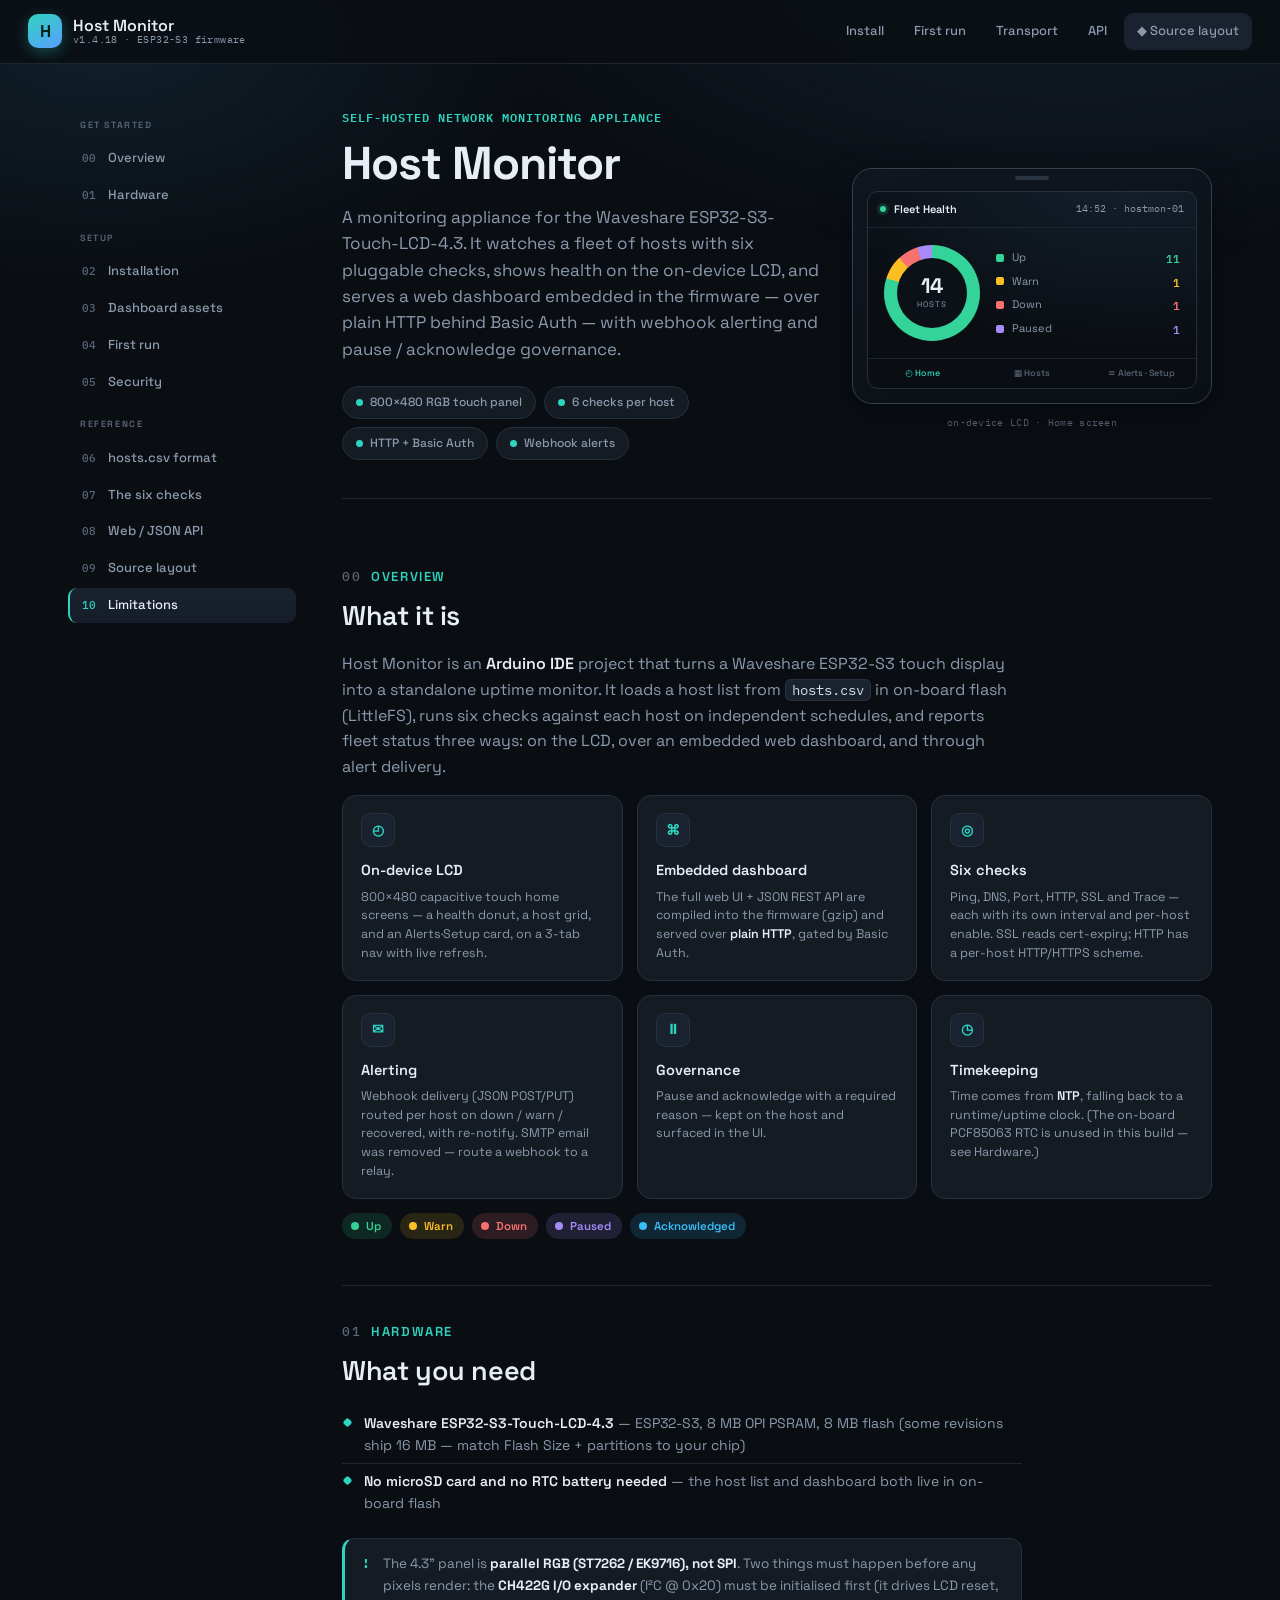
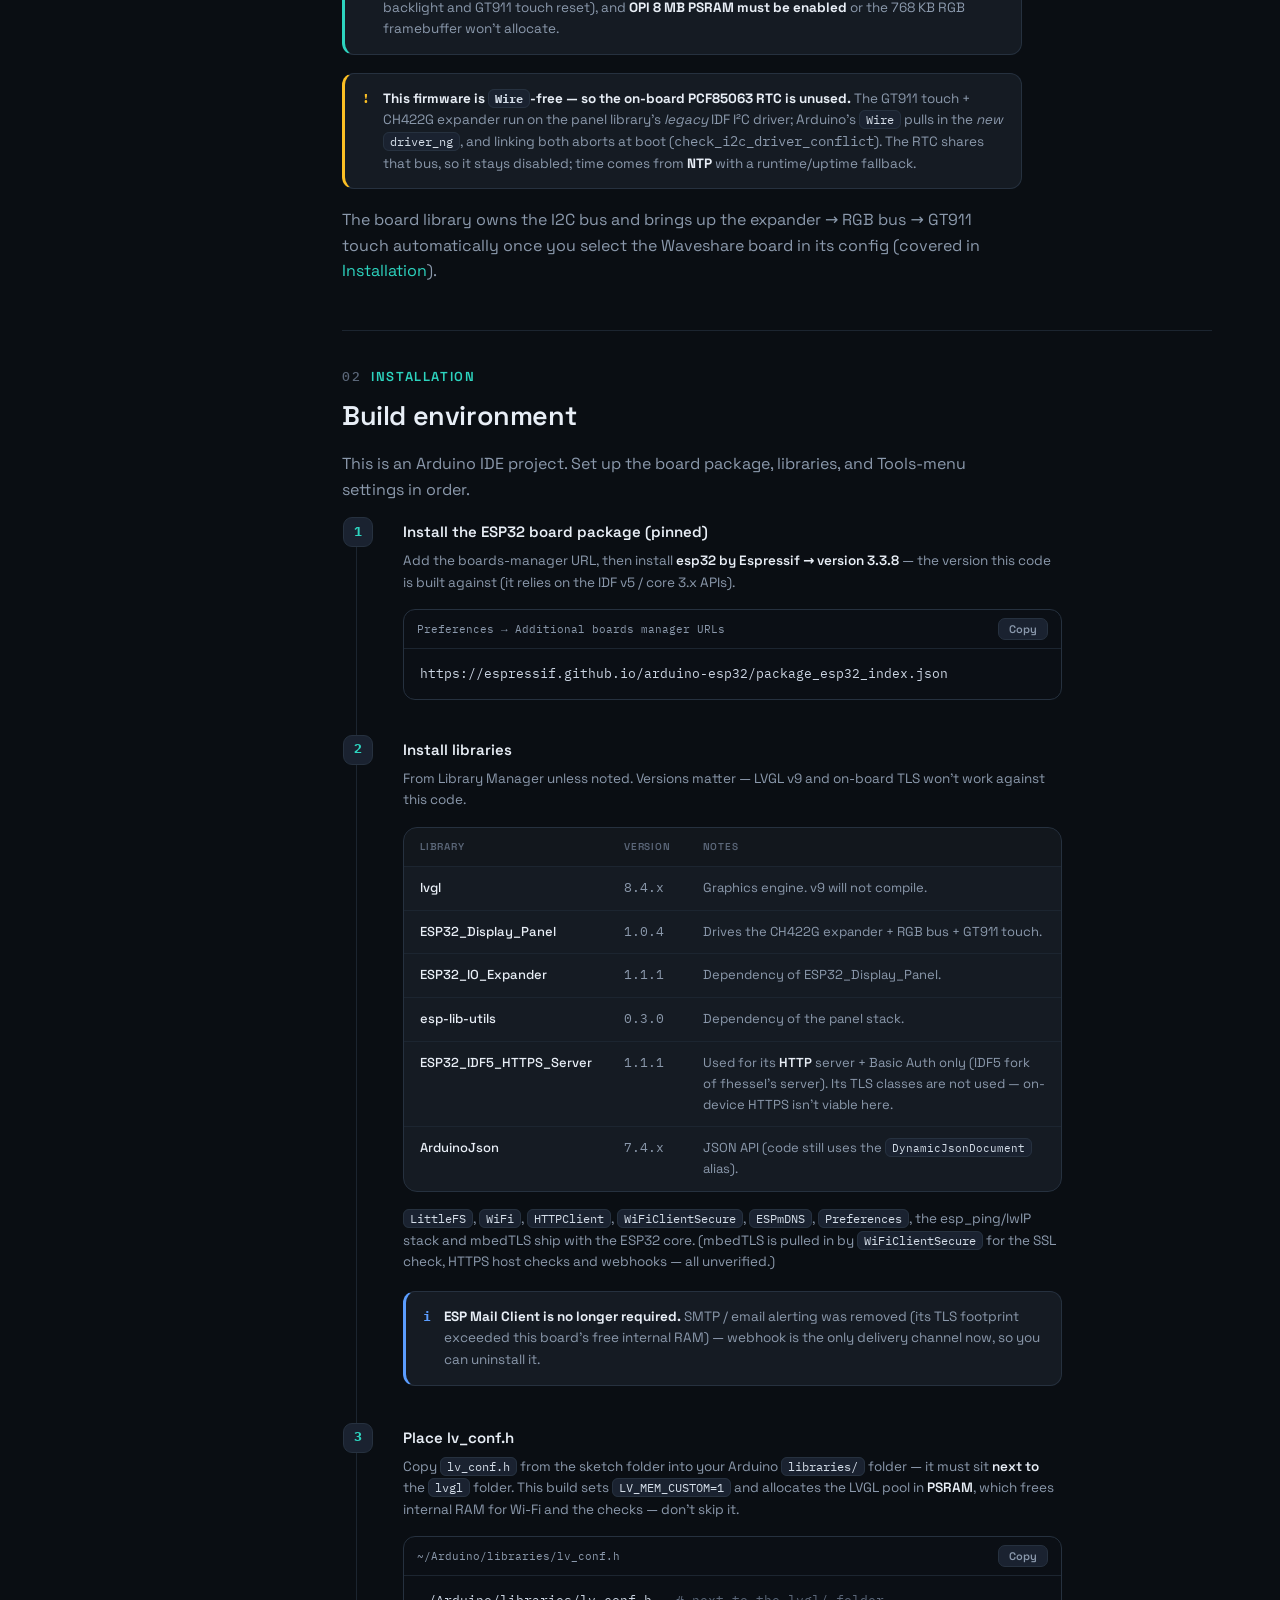
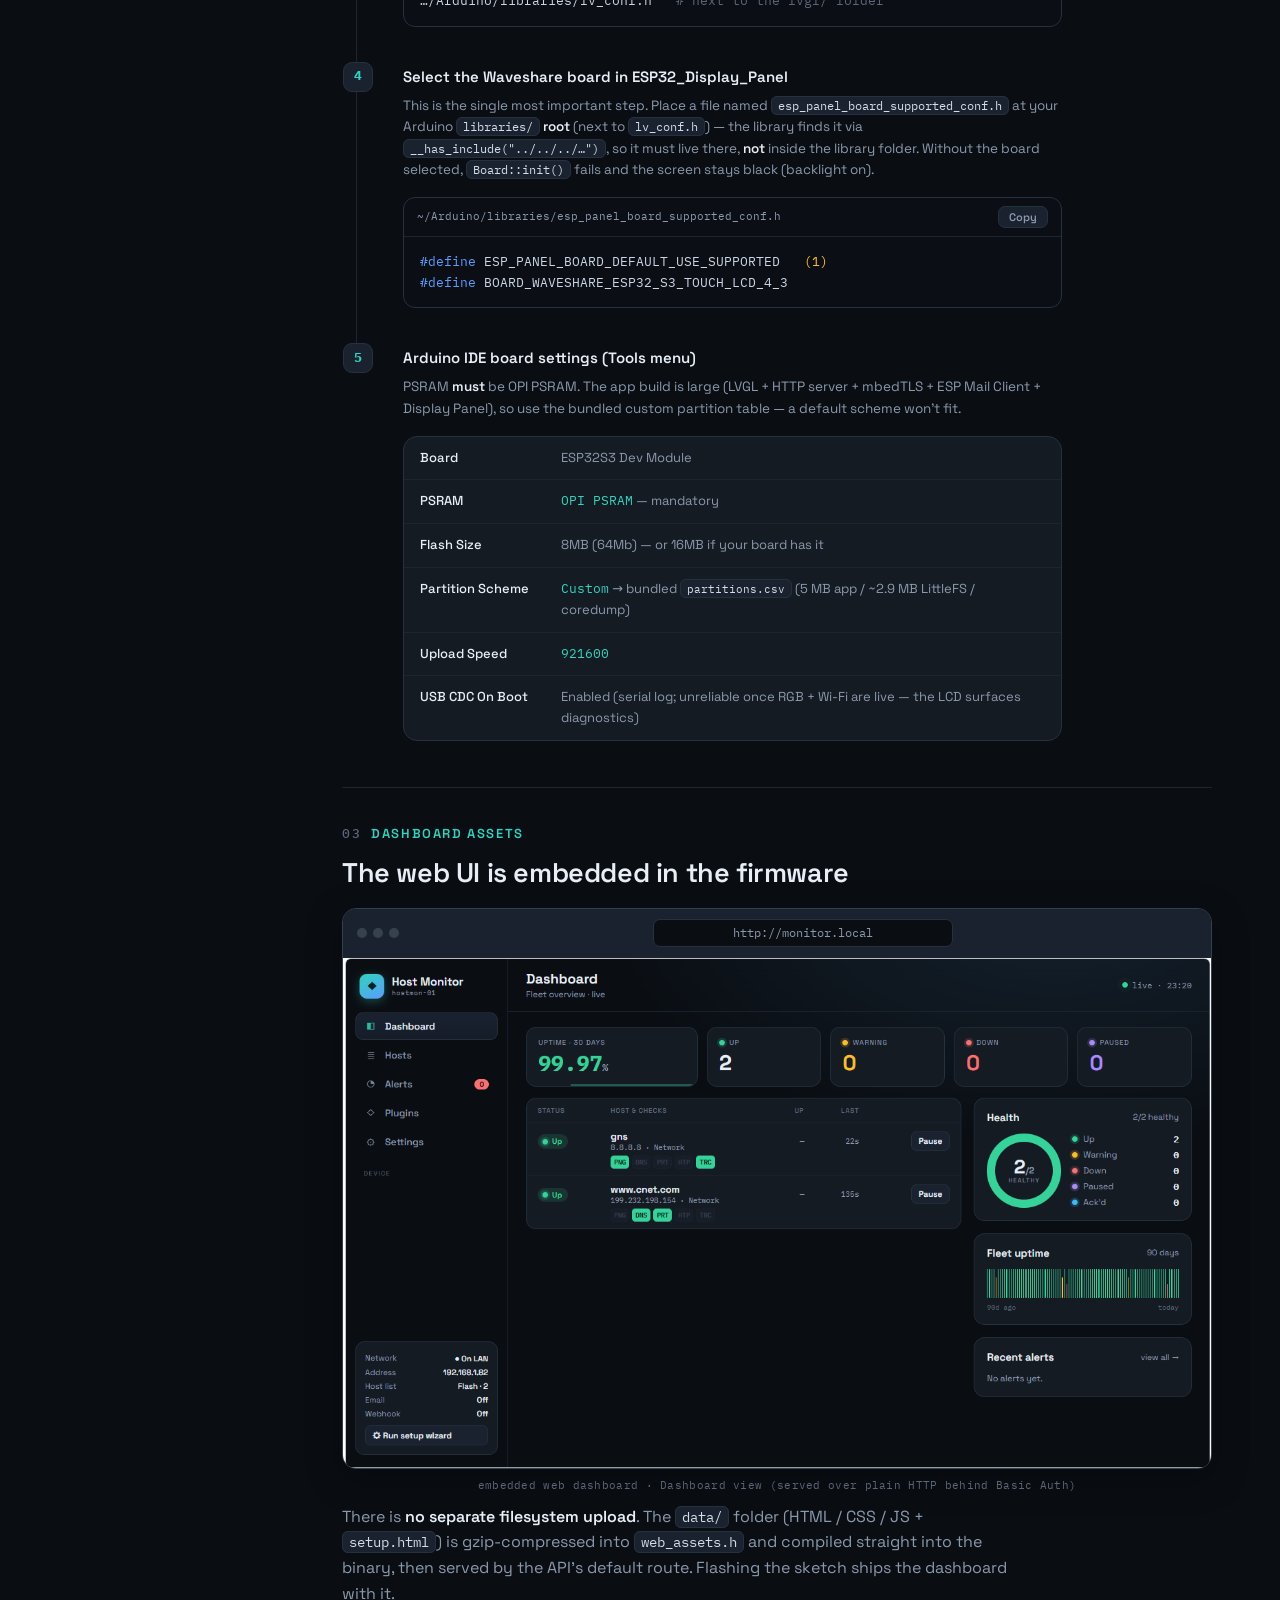
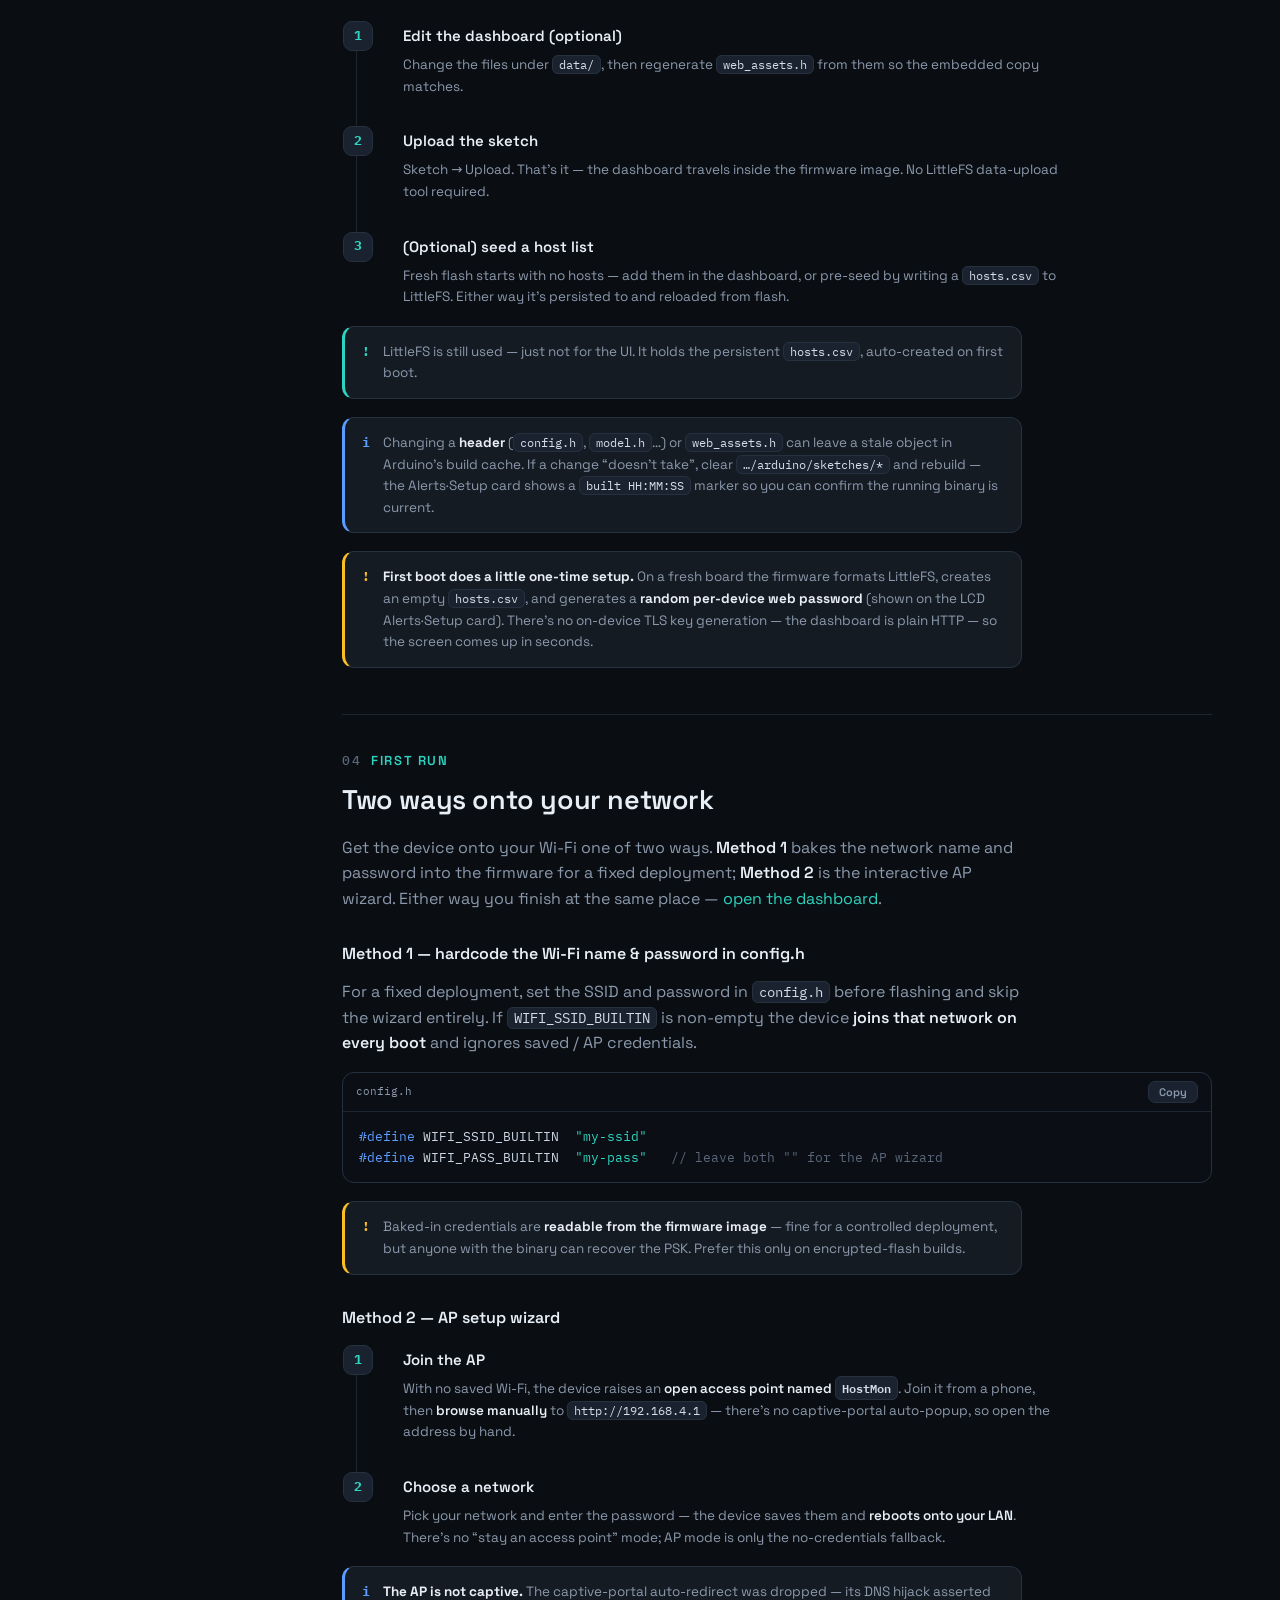
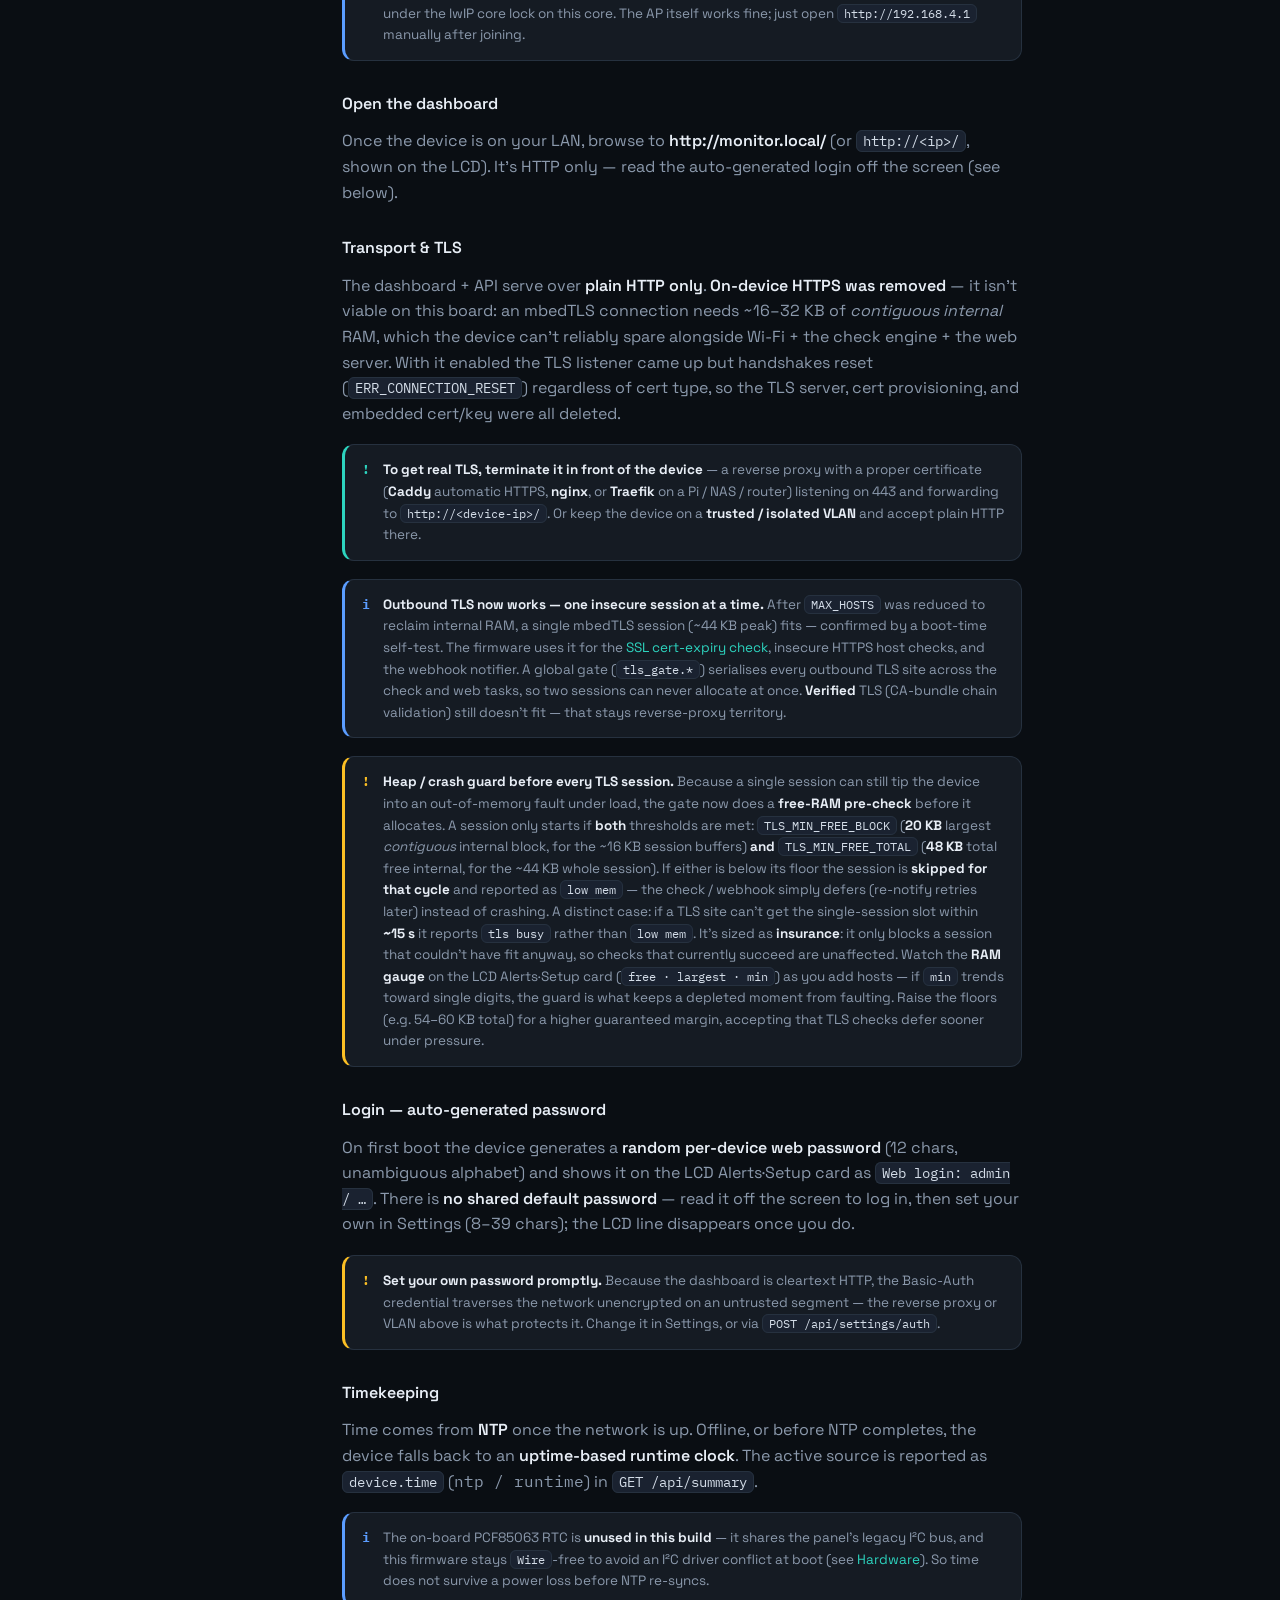
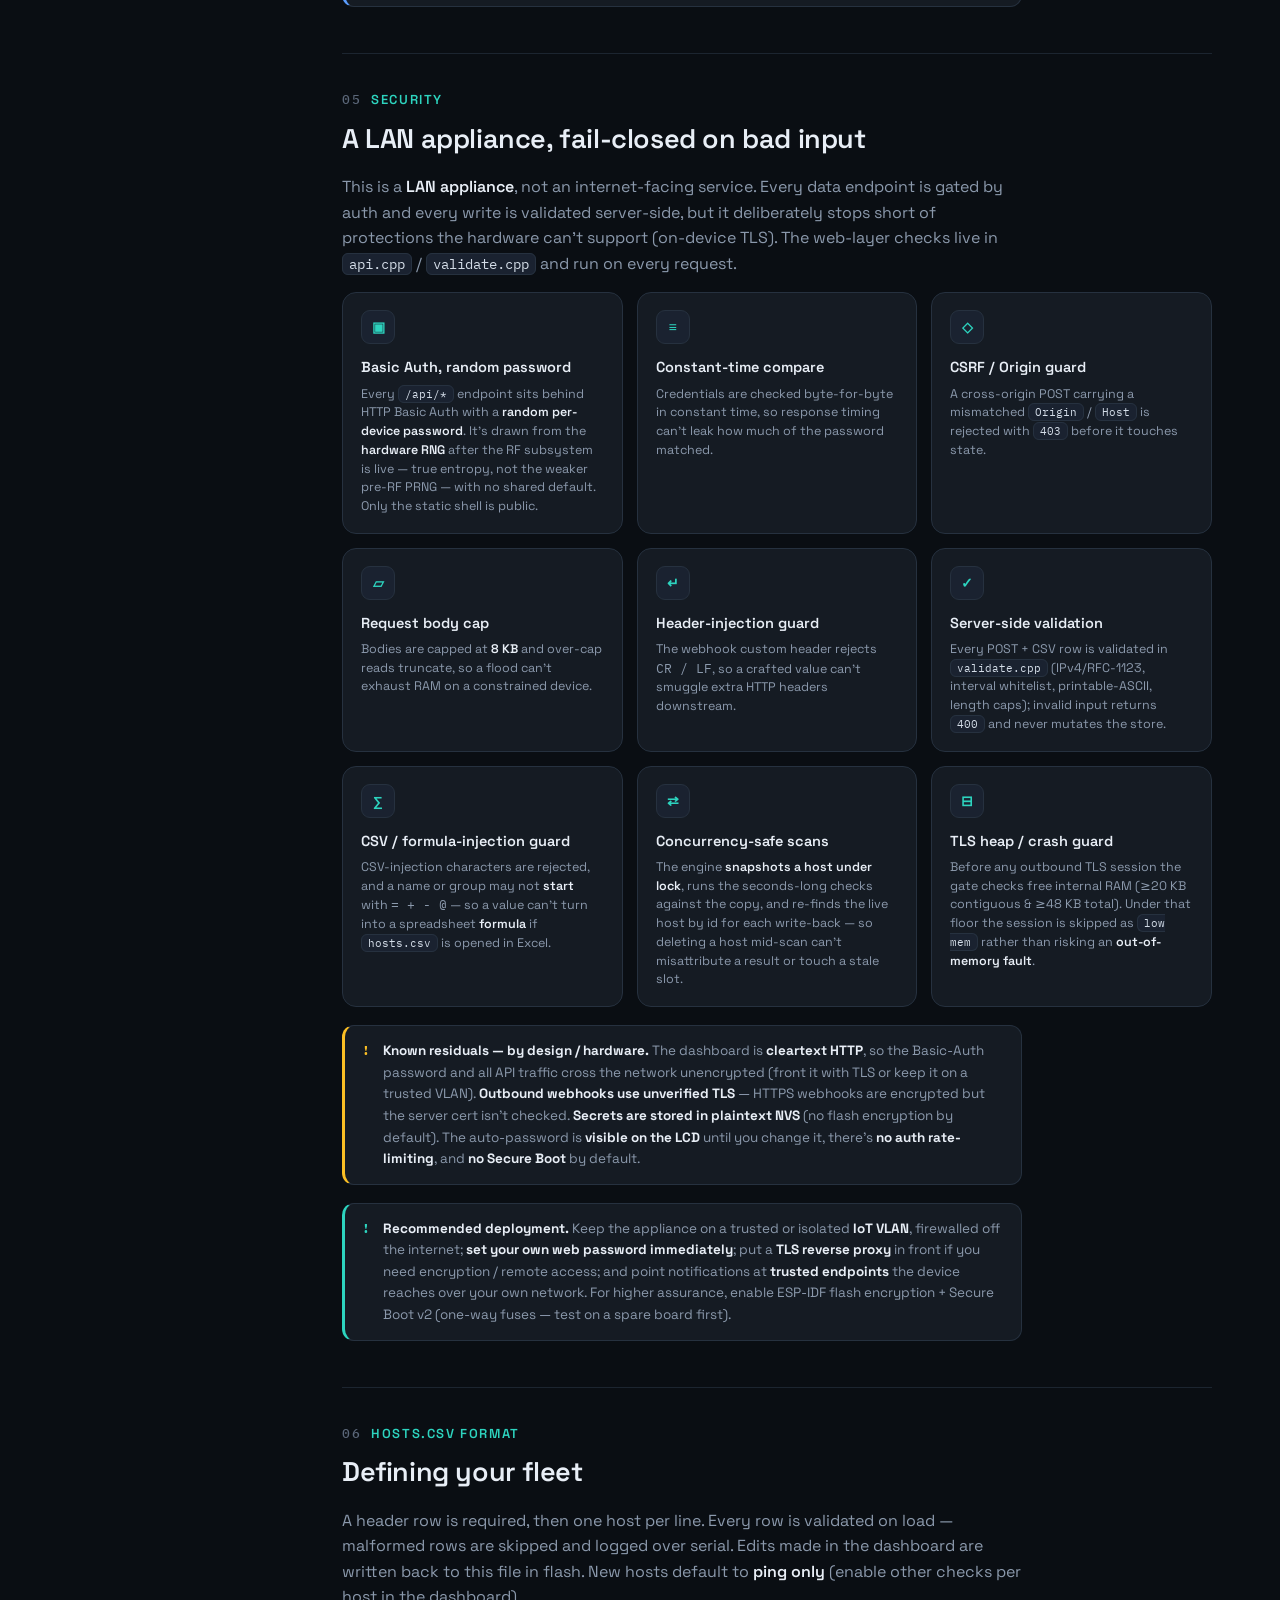
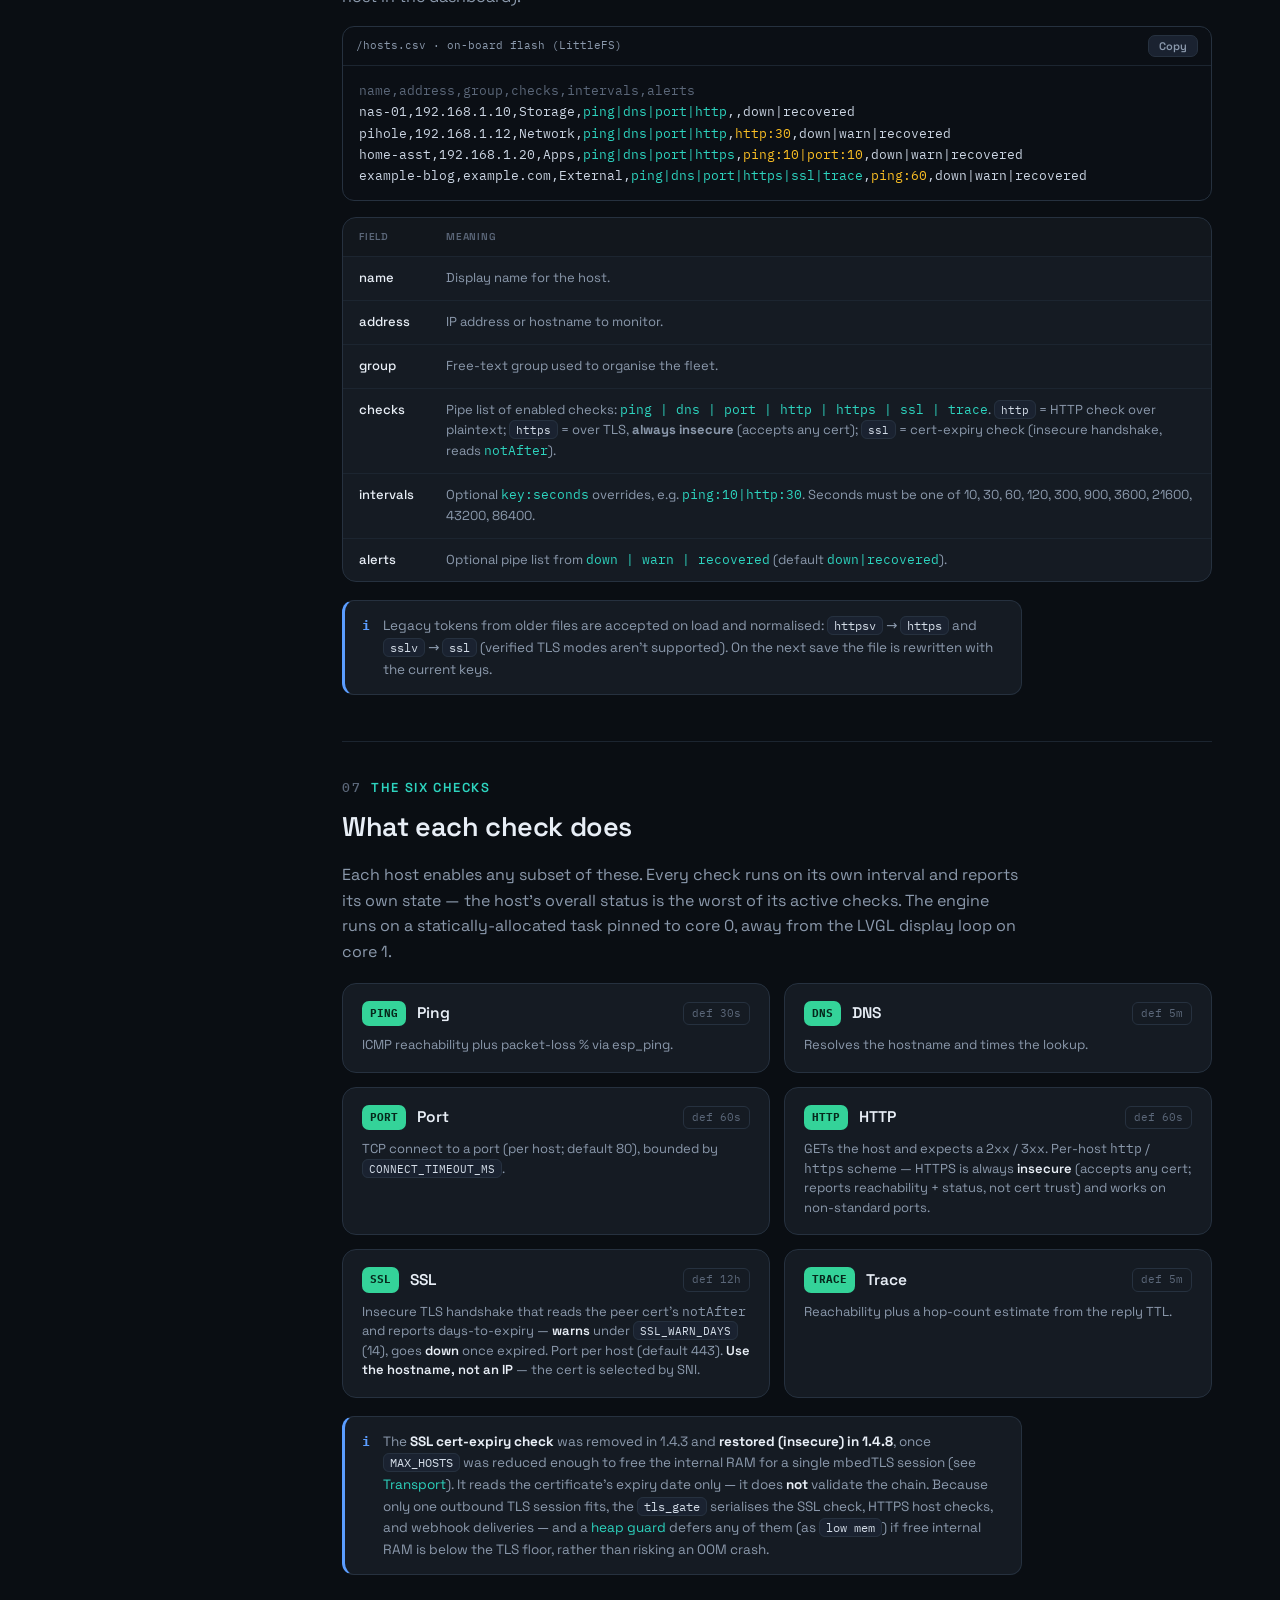
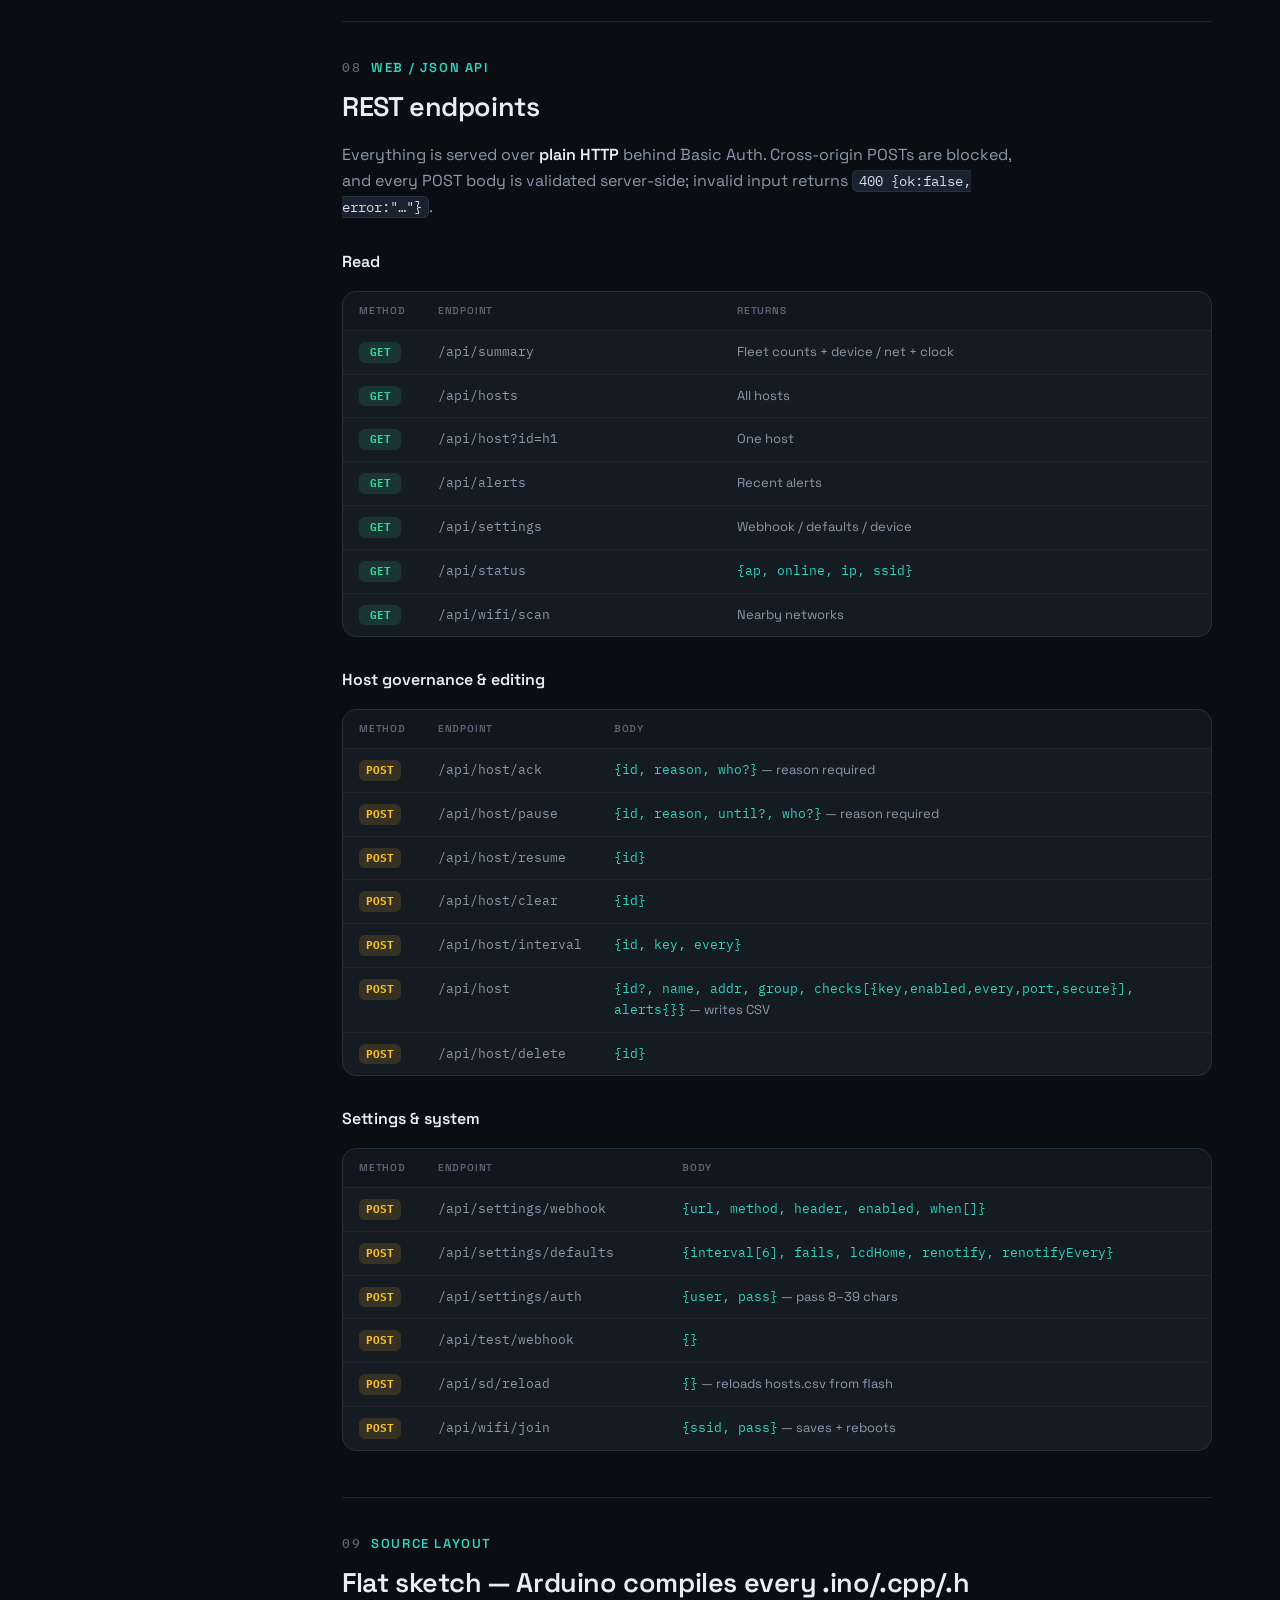
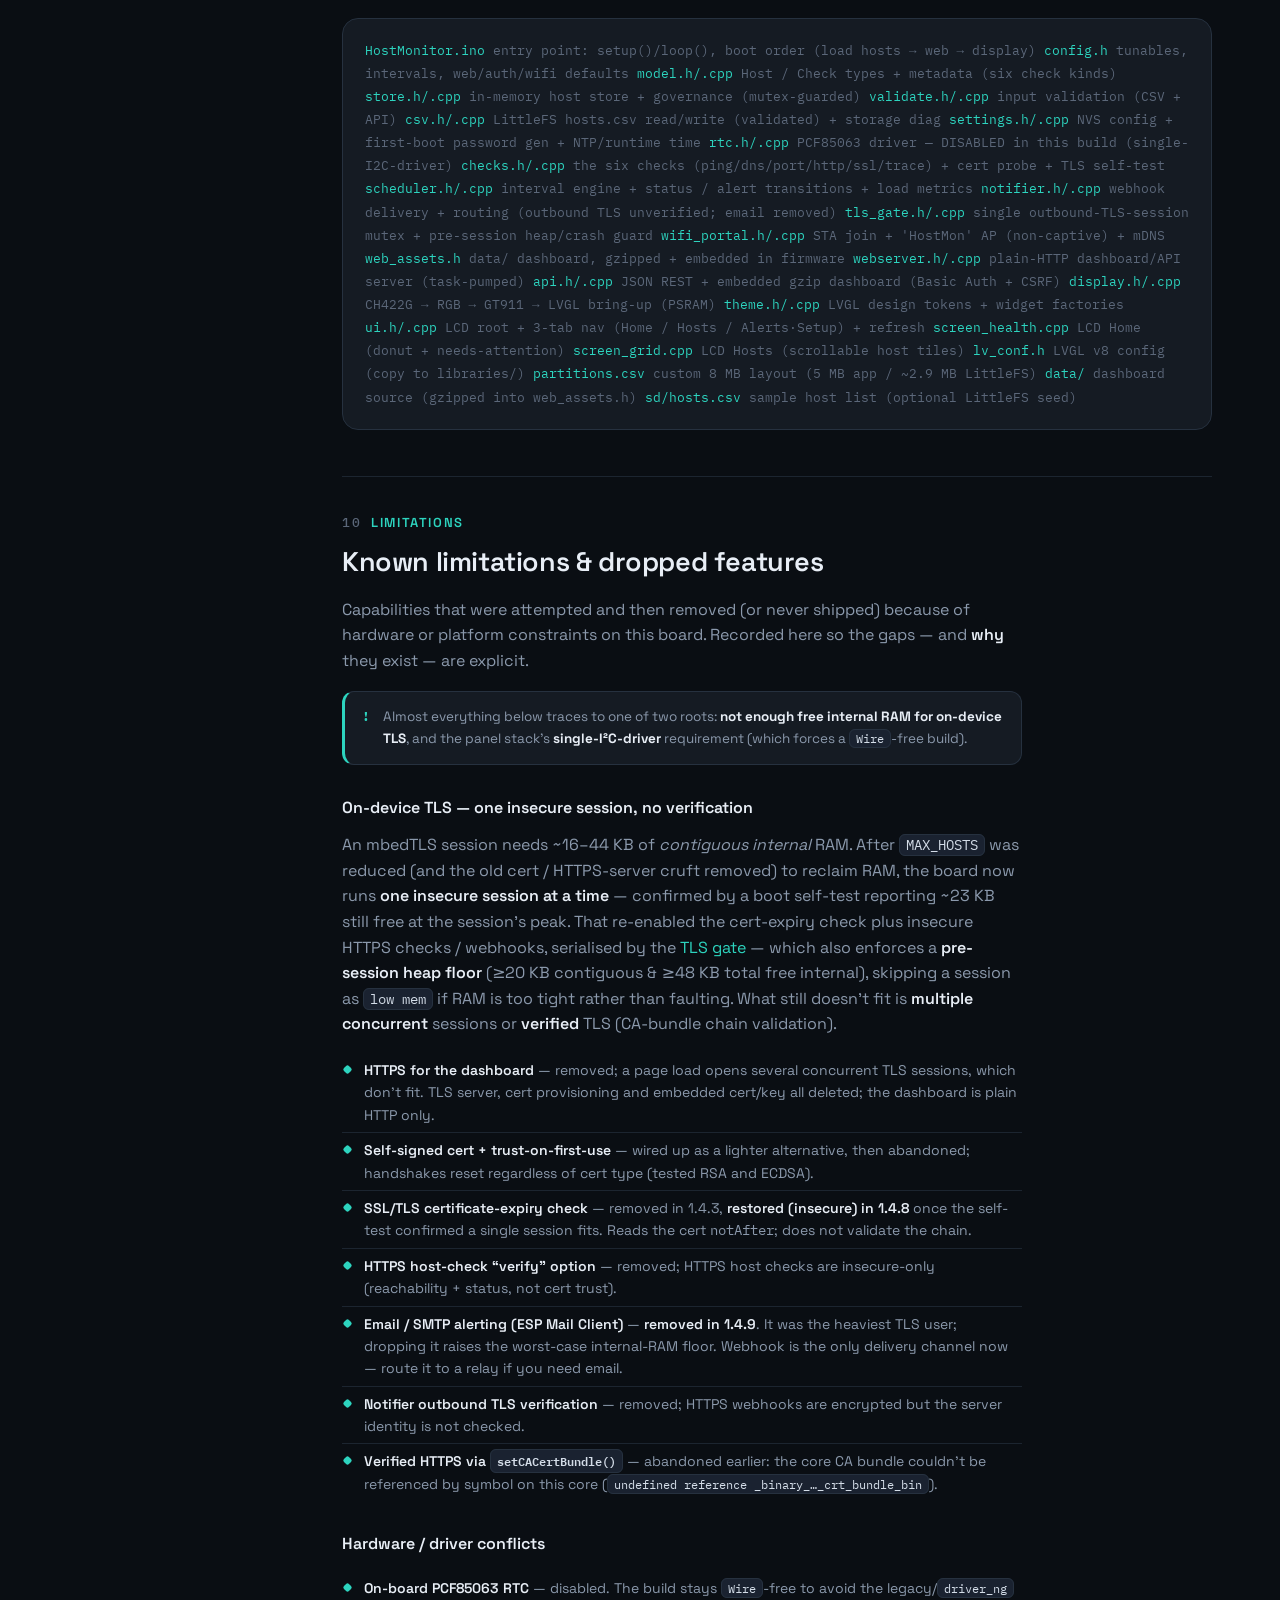
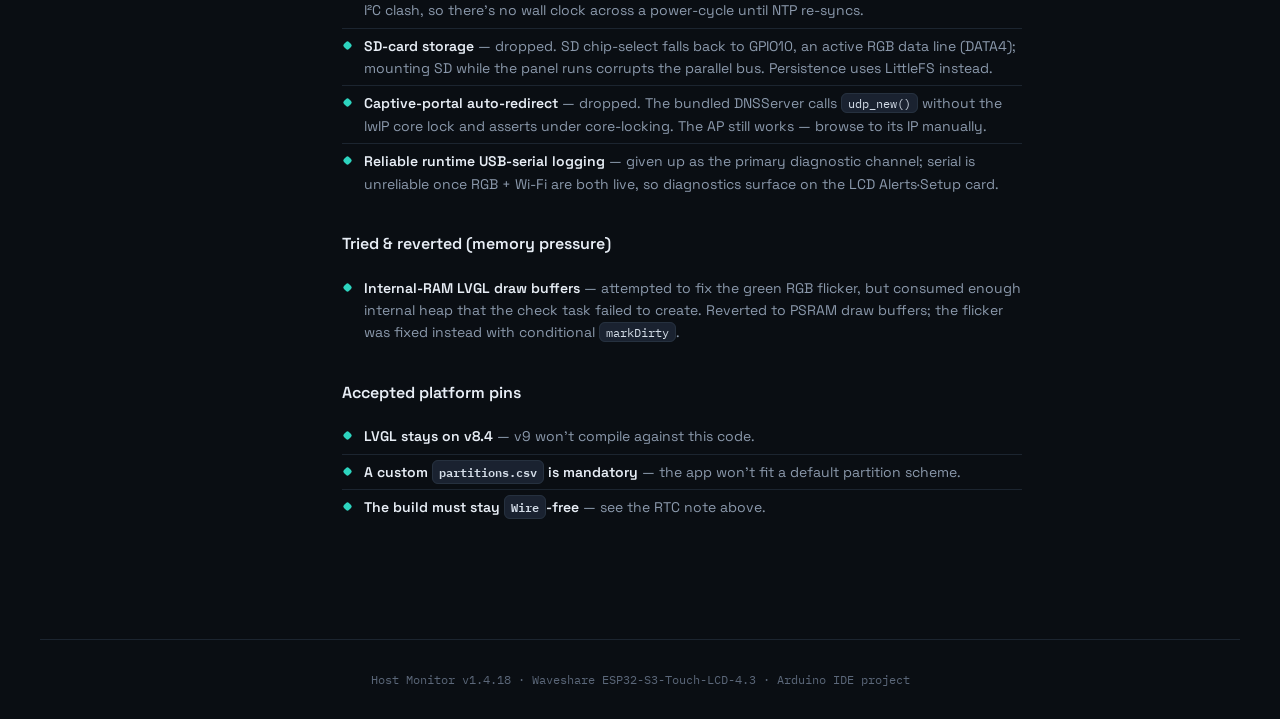
==== commit 305297b5: "Security updates" ====
--- a/index.html
+++ b/index.html
@@ -167,7 +167,7 @@
   </script>
 
   <script type="__bundler/manifest">
-{"fdaa3eaa-28c2-4b71-8f65-e90d6706f71f":{"mime":"image/png","compressed":false,"data":"[base64]/rXmvve417OOdUnTpncX2u7/U9++wzUHutVetb9157/7/+f65///M///Pf//3f//Zv//bnP//597///dvxX/wX/8V/8V/8F//Ff/Ff/Bf/xX/xX/zXh/8gikIghVgK4RQiqgyr6p8jysJO77///te/8dSGazcuOvq4ocPa9hs8NBKpf0aNnW5siTQuh7j0kP0OzFI/+x/YIgwqeaEtGToEjVuRYS6tjIOGKx1uesUgy7t0BCk8ZF7n4Cw1aXVpcYamesDQkVKHch2ZqUHaUj0k0Ta35mWUSzUGc9/i0pZE27nCRqFlGTbapaNTLUNHogem2qHpcIfCU6k36XRpcUbY2qUpbExVY4jls3QMKTwc0ip8K/gxbs1Lt0v9jLS8oToHjewRBpW80J5MJbh30zbWpWNTX03GZem4g0a59WDLo44qob22wlPM9y3tuX0lShT1tYH/nO2fv0fDx1RXf5shLzUl0CarjbfHgVJ/1Lsnw9fT/aqNGym+kcdQN74RD1QyomvC4hNO3bhp8ze++S2IqEaaNaPs//k//+ef//m3n7xl2/[base64]/z4T/xHIqwX2IQBsguC+M3YaV8tau9wJPT6kA1nN57077u6XFcI9CbLzSRjDH+OZSAt5n262f+pd/efu///u/ZXA1ouz/8//8P88+9/[base64]/YUmc+kqwtO9x0qQgJBgYFX0kxlMUP6oBLMy1ofeZcS3FcbX2zjoa5vlPD5WuH7yadqHS/v8XWor+Xo7Yp5f8usKWa/Y/2xCL7RwD96sHHGPyJp6sYY99wsWHzi8z94AUIrpdc0yv7P//zPX/7yl1u2/[base64]/ONE6j7H/91399/RvfgNmemllGIgOMGGWbFRq1MPRCps1QP5BdhUElLxQzbVgRyLS2yqBra2WI6GsplluNCi33fpWhl/sUyLGGN9QE4qutxQlUaKXHBBvWICLukkJwlYoJ1qF5wbhrqQZk3dQ7K7RcRdzV18qSVgZEWVsrA/KtSzHBogaqtSEgvtqaDxF9NS81u0LLgRybXwWBaq2lecGpm6V+xLQvpITyMMV0KU5Dw0pw70ZOkf1aK3DqH1RZQ9O8UBEhNI8q4ofmi6lWuc3yBPfNRvoz4Rr8uYV//n7Vjy+Y5LjbXmpKoI3VkkCfysLuvy71jQyOMST1TnXjG9lAcwGZ9unvfBeiKwTYNMr++c9/vurqa/[base64]/hzq6KEz4fwHUFDq4CjTUrP263ennkLZ72A8PncsB5KfTZVTx8vhnu0sccoqeHxTSnBxkZNr/3EzX/5y18gwKZR9l//9V/nL1ikppKRyMAjRtlmwh133aoDOdbwSltcijk2rb5yILvaKgOtrZUhIq6lmFrzr5UlmIf4aqsO5FVbQ0BMtTUXkGPROAJwxrrZgrCIm3rMq5rmBWOtpZhjySReqrP6ylQA0dTWyoCYaitR5ArGkGOZ7/CrSLYi3PJKrFSC+xSIpoY3NB8i4pqKuKuykFHJJD6nCkTEJYU5llSYbLm0DM5pnA6b9klvqZwagprTSmftBaenpAT32WjTYnvqrE+pawVGAoeK2CC8jBm88hZSiii5lWA+HJ8CSnDfqNj/37zq+Zk7jkuG+tsA7ODy/pZWU3w9C5X1vix8fZyPANb4YI8h7jFHKsG9iTG+5eWYE06B6AoBNo2yv/[base64]/TfPISGSAEqNss4Jx11LMtxnqB3KsMN4KrVmtHaJ5h8rQa2tpjAqtrNOiErmrtULlWlmuJhBow2oCUdbW4ohIrKq1WKEd5K/Q+jSIiL6kEGKlYpp1aF4w+lrqBTJthorQy9fNKl8ZEGVtJcrebxbyrUsx96aqqrVcCe4ZEF9tLY6Iwbpi6EXl3gXkWMNnaS3uN8tJp3RM/YhJYUh1YBoqjFGTgblphhLcu9GmznZliebf4JWpCRgbgirrb5q3lCIK96gixmi+vPK1oHKNqE9ht8zttfZcfduZ2v/H4mr/zJXCxoCXSnCPBNoGwX31kHdgJvX0DlAXdh/[base64]/[base64]/z6e7+/4/5ZU++fvUtjB5dVxR3ytApTgvjaE+ojVp/zYfdalvl4PSmOCewxxqJvA2FUENmbGKBtpNGKUbRSSOCrXygovYmewEktwz4B4aasO5EyfuoFgaauXrBWzpLISCw/RoykHRE1bRcK0leDeDQRLqaLWSj67EgsPDS9VRFOXVgZkSIdS2nRAtVbuXQrx0lQEsiWZxBsaAoKlrfnQKrGpYrxED/[base64]/zlooY4/WoIhrl8s2g9v9dKWwMeIcS3CPhY5poLeFtONDmCX/UtPtXlmr9FzYyT/09a3xINBtjXCqLZ7SsZZTVJ4XVwfiISMQiRtkGRPZ9oeRRIVgqxZCZoQTzEC9t1YGcGVYTCJa25sJVleVei5oE9zmAqGmryJlhDQHB0la9KsuVgij3Q/[base64]/[base64]/hPzK+yceusYiWft45gowX3tCbV51juKYPdHpb4eDZr2eiIdEzLVTWCMKgIfLZlWL8qyuaDEzq4HIftLYOLlBJ+lPbXX+mKt8TUiTU+Mso0F9nGMl5omgdOhBPcMiJe26kDODKsJBEtbvTjWynIvFaOpSJLC19c9ZlNEfRUMKnlZcXUpklRfuZpAniQluC/CIaRGNGUBVYdqrdznrMQSFEcRyJZhdQOR0tYiaNFUqbZWtsy6WTeQG9EIJY8KYTJPHPUBkdJWL2nF1aeeSizBfTFqfr/ZFHudGNVjaVoZUjYZDQIzWlsJ7rPQIqhLETUpJ+9QL3YVq4hiFNEqZpCFNC/[base64]/[base64]/cQry0VcVRAnKmT91ApLS1OFqdNjl5mCuESZkzE59TBaIqa6pImLaWAcKkrX5YBKUKLfeBaq2YEjm0DDjxspSgaVmlOCeL5dfQchXIyS55lxaHT9adiqjJPXmpVcOueinFeKN7oRifdC8CleVRYbfUC7ivM3xVTV/lM4+vaxzHiHml+vG124BUu82gEj5fCt7+WY+gPpKqp0+Vx93r2fjgHT0CYw7BxyiBMY6VpLIoK+aCEhViZQ02SbAUSmVYbd2/[base64]/8Mndof8Hboa6WorFUXwe5TLg30zbQXE2kfz1Q3gTGnCHzc08ZD/U+EsFFoBVGWTfhksExDLE+wKpoOGwkMAoa3ZSN2Rnis5ZmWV2j5NzG+ZKT5iFG2AZFdGxWjJl8x2/frZgnuUyBY2uqFVslKr1ViucpKLDxEX+m6WQicukKe5EHU1hAQJqWKWmtorSwqhU/uIXlyFUHUpZUBudGhImG64qi/[base64]/WUy8vELLlcKw9CEgvtpaHBGDXZq9bhayq+GzlCq03BthWMzYbC2DPWUEzYeYhoZUB6a/wvgqQqAwP85Qgns32vSdT/HV1N+n9QJGI91XqITLi0jGtiv4dvR8u89nfZbbV0XriXAbS9Vqqzq+Ns97hF+1/[base64]/pfaxk8qPr/voEz5fCrttC6U2n6qnj5TH16NBJfaYIDU8niRK448YkcB4tApUFmXNHKtOJ05DbPuBvRPbVl0w7u4dU7/5tZkvPT/r5Rdm/fiF2T/+4eyXfjTnpRfnvPjioS++dOiPXpr7ox/P/eHLc194ed4LP5n3g5/O//5P5z/3k9mPfnvyHZ/pOPfiIeMmYaZNAy2l2RHeNGt84UgzUYMoe9/z733wrsW+3+57/it3nDXV2Lky1n3rDXzzdx9ZZz2VIr/P87uM7f3P2ifexR/[base64]/4WpqprJUWwddHeA/y9zjQtD8SaZ9VsZO8Q93wccMYT8rCxzc+4hnjIWwUysbPElXZZJ5n51hRjE1C7KCRozvWXzHj5edm/vQHM3/yg1k/eWHWyz+c/fKPZv9YhNiXKMT+eO6PXoYQO++HP4EQO/+Fn87/wc8OA77/yuHf//nhz/98wfOvLnju1QXP/HzsZddhnTYJtFSejWk2YtFnUVbyzis7TjP2r4AYZbPAYNm/a2W5mkCwtNWLtlaWq6sSCw/RV7pWloCoqRTypFSRNm3Nh6ivgkElr9VdbU2qrz5FIE/[base64]/us3oKaDF4//X1blAHNHpI7xthNOWjk6ZVoWyUFdcrxvWxPMcmxdiR7QfPnTfhi5+b8ZPvQ4idKSqxs7ASi8XY2S/+aM6LL875EebYQ39oFGN/Bhz2/CuHPffK4c/9/PBnX13w7GsLvvfawu/9YuEzv5j1/33kkNmH41nHvDybplkRZZNrGhtfO9I01CDKLjrh3AvO2vIchcwnt1xwFjxcu/[base64]/91tdUJfaF2S//cPaPfzhHFGMPfeklVYzFEIsJFiuxWIzFEPv9Vw57/ueHP//q4c+9uuC51yDHLnz2F5Bjj3jml0c886tF3/2n+Xufa5m9QKyhtdJsck3j5EsaXz7SHNRqrawjZE6Xye29fQ+dm2wkRPpdsaxX28iZfswK1w5loix+1qlLgv/rBcshfp+wwNqeIr7PucvnmNuzmXNa+h/p6ygru7lQ8qgQLJViyMxQgnmIl7bqQM60leAegUhpawHca2W5piFT09xAvLRVJMywhoAwaausx3LvUFWt5arqsbZWBuRGNELJo4qEWSSOUm2WexE+bRXF2CR2Ku/QEBAsbc2Hp1qLYZIUHqYKYVLmzMTnVIGoypoKATJL8wJh0lY/WgRNVa/WwsTI8IamkyeC+2xoosa9odXEPQGlmi0RrKJYilNnqQTzMNsOa2VosZMrjxMqYMBDt1aNPFU48i61K4FCeYXQ9qamlUaXDym8beb2op6rb3uW2v8XpeGfj0PdP3nC52uGpzW627ClBPdlCPRNCe/dmobHBKWEqrL6tBpoATgdOUtFWVmSFacW43We1HnFmGNHHzCqY+JDu1Ux9oeiGPsjXBnrrsT+BHOsDLGiEvvczxfIYiyG2IUQYr8L/GrRd/5p0XdeX/T064fe8zW8NBSebKzONJZXgRqmTjMWXxIwvnykOejDKDt0v7W08YPnd6otp93xyM/fF/lW8Mf3X3rijhOS/YGpl9+TlHPFDq8+dXe64Db5lKvYbn98V38TFWXvvWD7M+yt3n79kS3L1T7E9NX3vvjq22oH2mf7BVp+Nr7Pex+88cKDq/kC4LWPv/T2+/vefnHHmoef/y3+19544hrxFLz5K2/8Ub0Q/[base64]/kWnVqsrleMOVacVwwhs3P9lUklVi2LFZXYF0UlllbGymLsz3BlLITY779y+PMQYvVK7PdEJfaZf1r03X868ruvH/md1496+g3g6G+/Of7SG0SaTdbNJtc0hkkbL8xeuOOpV55/4bkdvGK28eHnX3jl+T2b0i214aydz+EHIc/tuIA9NXXrQ3J7Vb7G8s1fefH5Zx5eW92LDw1k+jTKGgXSqdc88pbMdfsg/r0jY94bj1L2A6Zvfl4G3Td+/srzv5AZct8L98lTlOWnfPCGCI3vvpOmYgiQKoLKD933W/Fy+Cz1Qe++9/7T25P//nRVNBY7p/t88OqjyVst3/GS/Aj8wm8rn3wfQH2ld1VqFVFWf3N4LT77/hu/FVtqGmWhayvFqCm9iJ0Df92stlaWe6Mq2wzrZonUQ4a0tTIgQ9pKuKKpq/pqK8RLU00gW9oaAsKkrcXRKrGkECntNbQQI3NpEIiaSiFDShUJ09a8QIwMqw7FTkFafTUrsdzDxMhUgvvy2NM1Q6tJOulkK9PkNFfzAWWTY4J7Bsy2w1ocLWr6VMUJRAUM8g4tjF3Bq4ayymG46qgrvMTj00qm8qi25+rbXlTzvL/ufd+ZPKrtU7V/Vg71/[base64]/gVPul+9ItJbn8oZ9jqWq7uV0iJ/pi9v/SA8vSp7a/mGyvwtdY/fir8D7assm7n4Zc8fPHVyf7NBn9GGUX7HxlHx7c1++RF4KavvrRfXig337uern/NaJNfvDSvfJL9t6G7WHfW89tPkbskOTGd1655xyxz9QL7pFp8/V7TqQ3kR8KX+ZJVWKdc8GDz1NYffu5q8SW/TY+h18Gkufz951LpxYvuPxzP6G32vcQ/Xll3eOvYlN895Gr5PeZs0N0kPde/[base64]/LE0Hce0lbGyEpupBPgSUVaskk1LsnRqcfugttEHtHe2X3TR7B+L04nTG+24rlGcVGKf/zleoPg5WYldiJVYWhaLK2OP/M7rR37njSOxGPsm5FgIsUd/69fHfPM3QM9H/h4+Dm8/Cx+tn2bMVszWNMpSJnllh7ldQlH2+SdEDHgh/bjVj7LtVfgay7c/8+6+t17cnl5EV+SceswSfUR/VmWBqcvWrr0k3UG+Kmknl1PZdt9PHr9+Na0vXTSHL2FVufH5Xex/cS79weL9JzfRFvmhr36FfRCk4i0viiT57iNr8aH8YwqkaF6xn3r30+LPKK9+6QK1cdG5V13OLltFb87+m/IrJZ+OHPPA6/[base64]/u7E0VQqzmRaZtp7bnaaUE92UI9DWJ3U+l8n7t6/WgbHwg2Bji1GqgBWBjnJSjaO4oK6Z65irZtCSLS2QP6BgzfufOOaIYS3eLxRz7Q3VGMV7bSVyj+Hm6RrGqxKbXKBY5VoTYRd8RlVgIsd9+gyqxR3/zrWO++etjngJ+s/gb/zz7li/Ax8lFs2lh1lgxmzPKTj9mxabt9z54z86t59rXzlmw/KrbHrzn3vtU8ADEFX3OfVhUpV7/HHrHBXVklN1lBMvpYq6/76HtdpT1fY30AkJ4fR3zYkLsaj1Tl50Kz9KFdn/73Gb8Yucck8QYeHbD3ffc++COzZekGwFxQSCss4mXZ1w9aCDQr1F2+lnbH3/+LTrblpP+yeOEXaJyq8Cb0z5x3+qk/eT6FHqoZUt7tx0vobf/XCK3qz+vzFn74NO/eNf6wnaU1b6SzMlWZPVt71fccdetOpBjDa8U/1hmKebYtPrKgWHTViL1EFBtLYuIu5BpHSpSa34lmBcR11SRWsMaAiKrrbmAHIvGEYDj/[base64]/xusYfT3WJlMfaXtCxWhVhcFptWYr/9FuTYY0QxdvE3/3nxU/987Dd+Cyx68MfwcfCh8NGqMCtWzGrnGOeIsqfd8eTryfQdeeOZ9Bo8Rup49/VviSWpMjBw0qKcQkXZZZ/7OeyQnK55B9bE3n7ueooHub6G+LjffuseOlVVsO8Xj6vFsaw4LCMHR/7fT9jynDiPVPHHd5/eoa79I34gbzzzLTo9VV3RZwDTj5d9OuGzVKvENa609FStUE2jLNB7ztbPPfX6G2zxKt6cllpIgSj77iNXJTvw7QWibO8musMQNAn1heVyWfYF6jjKYrAEI1T4JGo6lOCeAZHSVh0Y+sJqAmHSVi9Ud+U+VIllWjEQNZVChpReJExb8yHqq2BQycuKq0/16iv3UkUQdWllQG50qEiY5HX81VefQrxEhYfMi7QZ1hAQJm3NhxZHU8UwiR4ipazE6iEzlwaBqKkUMqRUkTBtzQsEyLDqsNiZVl/tSmzqYZJkKjzFtDL6/96zXOVUOKRqugxK0JYgMDsPa3HsaJGhKqjAQ8M7tDDhSmBfqafCWUk1tVreocHvXDMlfD43rJ3Y9Vh/VZY0ozZLWp5AX8uA92XvCGAojRvWeAIbmVYbz2hZNMrys4vTVbJUkh3c1TPnhR9a1yhmd4ulaxQ/K65RrO4Wa1yjmIqxuDL2W28ehcXYXx8tKrHHfAOLsYu//ttjgSf3Hfv4P8PHqcKsWjELX0k7x5iiLOSEd19KrrT0CzFTl/P7Sx4SAXLfL5773M77dtz7+PNi/31PbxUxb+uTeOnXfQ/h+sDLtz+Nc/Q3ntgEr7r+3gfvgZ3Fs0+if/B6fmEngYqy0jy9XWyn5PPSfb1alA1/DZWc33n9yQfu27FTPfsUXTKKoqw4p/TEa7Coe+9zeDLq2688hP7utRCQLpCnp7761MM7dt53z1deEcnk/Sc3ichH2R7e8HX8+Ty5MznvdKDSh1F2ukxu8mY86uThZ+5Iy+abaMFqEmUXnbB264577ziXHk5ddu5t36K/MsgzfgtEWfMEY/VZ8rXXPy2aupkqqVV/8Majl8PDHS+gf/cXD6eXRz6RTjfIiLLqBONXdvAK/+DpMifXV1WWI6KvqWJwC6sfyLHCJLVZUsy3YUVwmEIlL5VCL3qIr1wrQ0RfS7Hc2iTrZgcJJY8KYTVLCe4ZIu6aigk2Q/[base64]/Ks4o5neL9Vyj+Ls/PnT3D0QlVlyjWKvE/nrxN3+z+KmkGLvvuK/[base64]/vWWRenMZgClbqh1yRdl333n9c2vV+yzYJC+ebF/26YlN8m6xUy/YLP4ik7y/TJ7p0Z+uwjkr+Tq/kvz7yAf7XnpQnT4w/ax71VkM/[base64]/Njwy8kVZMbfznV2MJdnRXYO7egb3jHPfLZauUey6W+wR3/7+xDN7/9/dbQet/9YR7BrFR39TXN5JLIsFsBIrQuxxT2CIXfL428c//jv4OCzMju7Cwqz7HGN+gjEtcL3gLEpxlCHp3FrtlNoLRIFUztrX7tmXnGC8763Xn9yzNb3/Z/4oS2Wunz8MaWfz8/ASscSR4kGur0G5hX8QD6vZUVbEFf1kVLqMEO1DUVbWhxuBGkRZFR2dvPPKDnXNraueouD6wb5fYIkbb+j6zrvJnVfFIU5vfoM343nhlZcofyZHsFCUFe/MzgoG3n9+V3Jr2WU7XlDb6fxh9k0obB+TnBH91uvqy7z7RnIfWv6nFvMrTVehV705nS9NH9E/UTYPIuKaoVeMb7b6gUzLtMWlmGPT6iv3MIr6FIFoamtZRMTVPCrmW+lFai2lSbjlqoCMGtYQEFNtzQXkWDSOANyk62ZF3bU/7jdb/GrGkGMNr7TDpRBNVcXV8lLzAjHV1nxQ3OXeoTW8mjEhPJ/qGZM/e5ootFLC01xQP2y6LH1A1RQ89ammdS2PYgwIK8F9eSjk+LxUFoccMam4Enl8X+KtBge/Z3m1f7aWVoOknWAo5QFV6Ihjjph47/pZL+8EJty7vvWYI+yqLCi8fNKq+7fv2gtct+pE0VbT9jxk5IlnbhXb7fafqdkE+mw18I02zjEqd1XWpwT4CqIsnl3chmcXt3fi2cVjxg4e25vvbrG/XITF2H868pvfHLukDXIsMejCLx3xrV/LZbEQYlUlFkPs1/9FFGPfXvLE744HHv/90sf/FT4OPhTPMW7vFOcYt4lzjH1RVsGTm/D7nt6aPitLZPIasEDvkmt2PPHi8z+X18Vh99ukEzVzRFlKm398cbN8c3FOphVl/V+DckvuKEvJ2Yyy+iWC6Dznt76FN+yJUTYbd5TFKzZ95Q72142h+029/HMqqSJ/3PfIVYvWqkXO8q8VUy+/Jynnyt3Y0uUCUfbdR65Kbq4j3+f5ey9nJw4Ayzc/8bp2SSexjyzS0g5PpWuwKQnjEnF6SSjKitfCm6ev/eDVp+7YTPm2z6IsjEtoUDFY8hWzBa9gzIBgaasOjIRhNYEwaauXYutm2RWMKwaipq0iYdqaFwiTUkWtlXx2JRYeGl6qCKIurYxDSJNQagVUP3r11acQL1HhIfMQJrM0BIRJW4ujVWJJIUaWX0NLcM+AqKkUcqNUkSptLQMESFv9sNiZVl/NSixXmDyZStCkqlICq2dJawOvwJCX1VeuI7M0nZRLuPcAwSCsleELNpmKqLBEPkMJ7ktSSRWUPFff9lorEd6e31cV+3hZyo+72R56Dho11q7Eti4+AhLs7Fd3JcBDSLO4gw68HN8HWHYbRFbpUy66RERcfWOgj2Sg9cdw/wU9dON1ImMDlyyDLTQOnHDWVrlx+4ZVND4ouEcWb1B7br1uUrJ92a1y4677z5yT7uwlMAa6KBRlXQtlxT146OziwePGs7vFWtcoTu4WS8tiv7an/fA0xxL7ffT+RV8XOZYtiz0OeOJfljz+9pLHf3f814DfH//Y75c+9q/wceocY3FXHsdy2awoS3N0dreS3jWiXImxE/IeXtn1jWfultlg6h1Pa9nVTpgaLMrSisR3H9kobsX5+uNnwQ48yoa/huODxBZflKV3Y1mCvolaeQtMX/0VkV6evwMfxihbbXqXnIP1f375aBtx4WiBuPp0BcjrWofeR52S4NtHfRn7QtzZqNcOwGtfpzEYxzfpxVhnazZGVZYUk61PEedaWa4IBFdSgvsSJLVZq05LKA85tqBq62aV6kCOtTUERFlb8yFiMK/[base64]/LLvz8CcxxKplsW8veeJtUYn93dLHf7/0a/96wtfeOeGxd0589F34OPhQ+GhxHWOxXJbdkidXlE3OwHxn39NfefBzT7xC54K+8ShVz+54Gs+ZfP/Vpx68fu2m7Y+KAhQFUYSqsu+/ileTeliuTmTwKEvXyHn156iy+sqjbPhrFI2yVJX9o7jS1VP34bc98T66OvG+11986N6HH3mJSoLqJTHKRhqEJI6qaIoKkVIpxkvdB1UAkdJWnSR2+tQE8qStucheK8s1DZnlgKhpq0iYYQ0BYdJWWY/l3qF6hVb6FMiQtlYDyJAOpbSZAdVjuTcqtLqmcRSBbBlWEwiTthbHUaElTeKorNAKD2GypAogZBpeKGRIqSJh2poXCJBh9SPDJypVaLnPWa2FOVaiBPfFwMliUInyEZTDp7zOCbFrDW1OxdDoUIJ5yAxhJbivBjJc5Vc7nrkqexlKcB8JY//cgmoeF/vY5VbAdQ8eoyRLwEZjNyBdLiurskmrPjEpfl6yjLbAPrdu37pxMnpk8TVUsJVeljqvWQUPtT4V7oOJpn1Z9Os5J0xKPI+1ad+HKMs3YrKVUVYwac4J6ikVa8HDf4EMor9DYEwrQrEoa13zqX1QulC298DxE7LvFvud14/YffPB480Eq3HUdXMfFjn2Ccyxohj7e2DpY/8KnPDoOyd89d0Tv/oH+Dj4UFouC18jXS4roqy48lNmlLXO9vzj+y99RV0jZ/DQ3qsefylZNwi88/pDVyUxaXpy4qizNsuj7H5XieAqeH6XeActyoa/[base64]/BE+TiyXVbfkSaPsCBVlcVqJGP8dG3mSpPv0S3kC5wp++eLaEPwalSP/I6cl185tTGKUbU4wWIIRSl6oCJzBSmwQiJe2irRJJvGGhoBgaatGvrWyXDGaiiQpvNCKgdipFPKkVJE2bc2HqK+CQSWv1V1t1SuxDkUgQ9paGZAbHSoSpiuU+quvtkKwTBU2ClVAngxrCAiTtuaDgij3RjTV1so27LpZd/W1YCUWnmK+MjLvPcu1mtD0F0krNsYaWpp8cx9QDIrSE7QlCGSGsBLcl8WOTCUUUUGOfEkluO9narZmtSj2zye38uNiHq+sI2soAFHWujqx8wRj2GjsBvirslJFdmVblt1GddfJq+5X+6f126Qwy/uU1QfxUlIiyjqfBeW9ewyWgnfdf9Yc9LADU3WCsRgc/IhqrarEiih7ggjDmIRFUFd7hsY0NvplUTTKDsOUaFy+WF3z6cAJExd8T1yj2Lpb7CJ2t9hFn9ucWZWd92W8RjFWYr+mKrGPvnPiV9898ZE/ACd95Y8nfeVP8HHplZ/[base64]/s04uiF9CxXeDm2PSCpyuqkVVnJqkswhUIchSgID6GPcM+1LKxf44nBuJyVbZeKYwLlUj56WHohXrbqwqXCi3Hm5Fu3b7hQjTlL8ZvTulmxJQdsJOQjZDpmdpaIsuxOPCNZlB03/sAJk9jdYv8Jr1H8ndcBdbdYvMsO3S32mC/uavWtlT35roWPidOJKcQ+BiFWFGNFJfakR/548iN/Ovkrf172lT/Dx+GVn5IoO9J1Px765sZ/[base64]/l9H2pRb8b+VTDP4dSSnBfAUahlWhlN+MBIy5fjKcfGwovl+2Woix5AXl5RjHfAuF21cbrxKJZ6hcYOK9ZlXiKxLi/UoKqrMlDf28FRfBt03WtArz+U7K61azKWuctsxW2aQxWG2FESq4mlYxRZeFjZsVRFi9fPIYuX4xRlq5R/J1fYTE2qcQ67xb7yN6Ow8wcu985Dyx+9Hd4RjEui8VKLOZYsTIWQuxJX/kTcPLDfwaW7f2LjLJ4EWN1P54YZSMxykbyQiNDEnTJ04hhqR/ItExxzLEUc6yvEpuhCARUWytDRFxLMbUaldicKoD4aqsO5FVbCe5TIKbaWhjIsWi06DtS1mC5F3nVrr7mqMRyRMQlhbAqVYRYW/OCEddSzLFkEi+Voi/3hoqUSyqAgGprZUA0DWtxINMy35GlmFod1Veu2UBA9WlxWPTV1VmJ5SqnbtyXUCL1cirJppVy6ulSgvvyhKfUoPlgU3bpgyqn+KAUErhXqJhRQjHh6D6kRB7P8W1vVIr+rMhnqX28CqloJ+1jZT2WVsBSxZV7jw4ZNRZeLiqf7PRgTI/wtnQacEpam8UESBkSHkoVMVJAL8ftlSE+Jfl0AE8Mhu14CWJjC40bS+V5y+hxyzHJV5Lcegxu7zoQL1xMW7Aki1tou64E9wI2EvJxko2iVY6yWIn9rqjEfucNVYx96+jkbrHAU/8MORZvGPv1fcc99uz449Ice8B5jx77+L+qZbF4jWKxLDapxP5p2Vf+vOzhvwAf2vveh/a+H6NsxEmMshEMlmCEkk8DZ9XXzXJgkLQ1BARLW7000rpZzJZKRa212LpZ7qWKOOrSyoDc6FXKmV706qtPIV6iwkPmRcIMawgIk7YWR6vEpoqREj1EymLrZrkGgaipFHKjVAiQLi0DTIBs9eKuvpqVWK442TIUnmK+Mvj6MZpWBrRWpFNqVvmpznraNDAouPcAySS/1ga7+lcFVdVIxPauCmc9q+87m/8v3VdFCZ8vSpu7MCtwVGITPagtaYcZaO3f7iOZavdB0TfBGH1WaS0JjFFEvjWxPqodZZ/+pyOffl2vxL6FZxQ/BYhiLIbY9G6xx33tZ9NOHw85dui67x8n7ha7VCyLpWsU47JYLMb+8eSHsRi7bO9fgA99+T3glC/[base64]/ypf/esqX/nrql/4Wo2zESYyyEQ0aAYTun3oIlkoxZGaoBcRLW3VgwPSpGwiWtuZC1mO51yu0VJslJSh2lgKiplLIk9KLtGlrXiBM2qpXZblS+OQekif3sh5ra2VAYjS8ofmgeiz3RoVW1zSOIpAtw+oGYqRPi6PVaVUchYepl/GyhBLMQ8hUCllRegiNWZoXmAyF1Y9nglWoWgtztcQTtKVS9CmpQwmavNYK56RcW7/nqCDlVIwiuhdKeDykIMMHlOC+r8hTRSTfSErk8X2N3R6U4l15nNVXCaTZxA9pHyteiPAW62jPRZTIqrhyrTZ8DAmMOdVAjZak6ShacZTVL/skirEYYnFZbFqJ/WesxGKIxRx73BPihrGPQ4513C02rcSKZbEsxL53CuTYL71/yhf/euoX/3bqQ/8mo2zosk8fWXPL+l745sZ/[base64]/8RKKD9erqNpt4EkOhoKGduuynIVBOuxvD37WjsowX1l2P1Xqt7fwSTjAHlVlSX4qFJCCeHtsU5oOip6K7QlomzoZjxHPfWGWhYrKrFP/fbYb/z2uG/sO+7r+5aIYixVYiHE2neLVdco/tPJj/wZr1GcLoulEIuVWAixp33x30576N9Oe/BvOW7GU7dRdtHyW2Rk7T33vmvPxRu9goFYu3x9jLKVUoMoe9b5t+2+mXH+UUP3G3/p5Tdc2m3umYPhk9uGjzA39gUjek/[base64]/rooxmqV2ORusViMpbvFimIs3jCW7hZLy2JP3itWxuKy2Pc/9CXMsUkx9rQ9wL+feNdb8HEiyvaYURa+HkbZFoqyy7HUuXf7+pXqv7NyjbyO1rYj5RYIlrRlL6XK/ZZso4cSfO3KNbdsW3ML7LASd1alVMyf/IViy5pzqeIaCKXwbqoYO2X9tfT+4vscGaNsxdQgysLRuf34MdPbFMNaxIFjFfX8JH+86HOmH3/9nps/tszaXilHrt+7ZgmYWr1/[base64]/ts2peZ+kYAtxLcB2EjlTmOeUa8LMpF2eFJlB0EUXZ01+CunsE9EGUnzNr6Bbks9hv78Izir/8LroyFEJsWY5O7xYprFGt3i5XXKP7Qw1iJFctiRTEWEuwX/4aV2If+HULs6Xv+4/QH/[base64]/5mXU0wYc7USqr43xFphPCd7mBXa/SLSWaGHYN2KAsvGkLPb4pjQwNtL4WTDK7sej7LCRg1pHDWobDUnygK7uwT3jDuydMPbcK8Sy2N/SslhWiRXFWOtusSc+gjmW3y1WXqNYq8SKHCtD7H+c8eB/nvGF/5x81vXwcfCh8NEYZdtG45cZNjKJsvBV+QnGR66nKJJmWlYaTauyrHhrRVncedHy9ULpTVhYxWKsmM0nBqLOGm/xza7KyqdilK2cPo+yI3o/8uktd3x6zbptl2/bc/O6lcNoh7aVF92x54brt120/tM37/z08mkj9jtqE56fvHPv9p17wFx+5uHaG7adfv4/7rn5xtsvWnfnDTv3XLQEz9SddOHutITbuvrynZvnQdq03xmehe9z233XwjvcdufJ4xev+Me0IR18yp1bLjsdTJI5Xe/Qdfz1e85fhM+2nflp+HrXfkR8vUWbt1y/+mDxPj6St5Wm9fy1d287UmXsaRftXr9ijvenVC+IcGuqGPdsJbhXQI5lvsWlmF1tNYHsaisFWvQQTbkS3JdFRFxTRWolk/[base64]/9I0JbU+36G6udcBSV8PoTd3pxKcF89vH2Q99ZURb8WnvfxrDEhUwnuBWyk4uOYOcp51EXZKHtI6/4QZUeMGjRytLiIcTddxHjozLnHPvHP+jWKf7+U7hYrrlGs7haLxViqxIplsaIYK+4Wi5XYL//1VLEyFpfFfvHfT3tIhNg9FGI/WP6FD8544D8OmTFfXb64W1y+eDR8GfhK+MVCUZZlRT1DEsluQHaUZe/Aq7I5oiy8Q7o/P900RtnKqU2U3bslXSu7aR5sTKLs7Otu+MdN02Ry6z3+eohzmAwXX7v38lPUwtFDN92g/nhhHHEF7r9+hQq3beev3XH74lbx5uqFkDC3fBwSqeed4fvcfefxbfRuPANPP/lGmVFV5nS/Q+/594n4Cpn2vhVL118rEix86A3na9922GHrli+FaJpuMaOseH/xQwB/+vk7P33yGN9PiR7WGDECkGLULLhulnsGxEtbdSBbhtUEwqStXgqtm+VKsKhZFIiXLoU8SbHTp/kQ9VUwqOQd1VeuSfXV8lJFHHVpZUBW9CrEyBBUd+XepRApTTWBbGkrwb0bCJO25oPqrtxblVgRJjWvh0yvEtwzIFIaXijkRqkiVdpaBpgh2ZoLd/XVrMRyxcmcoQT31YGvWHNObQnua0s6ubfX9bHqK/dllNC8MobPQUZNz68E95HqYv+cCynBvRdf+5GtjvtCard50RfAJP1C932Fb8QwtBpAsmWexkBzhBQqR9FCUZbOMU4uYgxRVt2PJ7ny0/iJky79h+PEBYqXiErs8fJusf5rFOt3i00qscmy2NMfBP7jjC9gjj3j8x8s//z/nnX+HWqhrLjmE92JZ0QbfCV2+WKIsiJ/wjfHSXaSUTGWiBqs3ALRQpZk2ZJXbTvmVVeUZfskL4QtOaKsCB705iqoQAyQH4ekiTpSlD6uymLNc9udF63bRqy9ZY9oDEtX3rZ7/RVy40Xr7ryZtTdXlIXId+fxkF3lwxFHbth70TFgkr96QCLdvfJQMJ53TqI1kTwcc+n62zZNExtV1PS8wzHbtq87C7/JbZvnSR26YB19jQT4GtBo1/HrXVlRVqw2p7/yqKKu56eUvkk9gSOGpWIMDKsfyK7CoJIXipk2rAiMuiGFyGprNRDR11LMwNW636xSHcixYTWB+GprcbQKLfeFr3Kco1orQq+pmGAdSnCfDUZfSzUg66Y+q0IrarNyxSwY0OpXa52RmCtRtlrLgXwrTFKbJcXcm6q+YpYUnko9wb0biK+2VoaIxC61qxzKS/UipoaaL6uswsOrPelkl6bFQa0VaQzIoQT3ZRERRfP9qETf+H5RwufLYLeHTCW4rwzeL3y9hqm7D5ZaB8uV4D6INRal6hnBCO7zUUmUZVd+kstl8RzjAydOWvC/vrXUvkaxulssXqPYf7dYXBYrrlF8uijGYiX2wf9cLoqxH/78//7wA/+15JM/ho+gs4tpoax1+WKYM1GUVVNJ478TaWj6PsrefNlZuAQ0ARfBQlz89KlT2Ea1eNUTZXF/rF7Kh0mUHdqx4tO4PyTSf7xuktrT8c5GlB0859SbMQNjWfXCxbSRRVnXO8BHwDscuunmDefjF1gPyflwDNLjk/cUtPSy5buII8oOOf2iHXiO8byP71m7DNfNen5K6Zv0EXI0EEoeFYKlUgyZGUowD5HSVh0ZO/1qAmHS1lxkr5XlmoZMCfc5gHhpeKGQJ6WKtGlrXiBM2qpXZblS+OQekif3sh5ra/WA3OhQkTCz4qi/[base64]/MwXZQExdRNR1rVctr0rOcf4wPETRxxx/NGf+5m6RrFYFqtVYv+EZxSru8VijhUrY0UxVtxoZ8+/nyYqsaezSuzyBzDHLrvzt22Hn4glWX52sbVQVlzzqUV+Z+M/Eml0+nqtbM+l6+/YdqQ8s7f3yHWfXj4DzAhIcWlknbb+8ivk6lBPlBX7X7hYXpZp2vpr7xYnGIPvWQchdkGaSD3vbEZZzMA3XHjWyTfuXjFbblFR0/fdIOLefuqKT68/[base64]/OSixXOXHkvkIlmBdTXlL3hNieOgsluK8+vsDgVIL7LFhcyfBVVRmTDK+iVz1633euuhLcl8HXQgJaS+z+4lC938FG4T191tGvSyvDMwq5xy5Li1A4yrLlsiPUcll1Sx5WmG094vgjdnyH3S2WVsb+edlX9LvF4rJYqxK7ByuxZzyIldjlX/jfVIw984H/c/wnX8Ycy0uydBsePLuYFsqOYAtlcb6IGP+RSKPT95d96jhl28078EpOoDdccrq67NOyFTfu2XLH7ptv27PltjtPposzAYs23YyXfbrzZLPaufjU6/ds2SH233nf+ekNWsU5vXezRdTOd7aiLFZZ707PYAfSqOn+bnjlpy076TRmjLg37NyTec0nwBVlxanF8OnpcnTPT6nvwKEAgyV4ocInUVP3QgnuPUC8tFWkzbCGgGBpqxf/WlmuGE1FhhReaMVA1FQKGVKqSJi25gXCpFRRX823YpbQK7FSidRDhrS1MiAxOhRipDuO+quvPoVIiQoPmYcYKZR7Q/MCYdLWfDhqsLrSKln0ECOruG6WA/[base64]//5/LPf0CV2A/v/q8Pf/aD2RfsgDeEt5WrZKkkK69dHM8ujqTUIMrmQdzbxj5pFm8/w2+Bk0X+/Yu+s03l71AYz0+pfqEBxFAaWIKaTVKb5Yop16cI/oUOlbxDEQiutlaGiMGWYrk1qdZyINPm0Nz3mw2oCUTZsOaDVWulZ9XaQViPFV4qptmwEtxbiADMFUKsVEyzDs0LRl9LvUAGTr2zWstVhF7XGtrqAVE2rES/rqHlSnDvASZhYS2OmNhp3qF65ZZ7qV7EVFLzZVWu3+MKT8EUmXulbKrtU4L76mNHixJKcN8fiFjVR76vsX/OpbWW2O02qO4+4uhH4X4XUoL7IJ4xJB1nLCW4L4N7tCwdZeU5xul1jEVh9oCunsHd4+g04wMnYZptmbtgwkeuPezGR5bc+6tlX/qTvEaxWhYrQmxyt9jkGsX/[base64]/allGgMX0DDP8+qqKcNSI9qt59MJbivDbzf8Z4Y6LNEbdfBcu9UGt/[base64]/[base64]/G+Jo0ivGJme6Gyqia9iFuar1A9lUNC88rk9I2E7/9V9GcS/pmXV7tt8DYjPJikXdleaX+g9UdPb0VlvZuorELLgZTLvDl2MVWjHB/39PEQNhoetHiUBWAupRVmxYrZ5PpPuGhW1Ga7x+G62d4JItBOPnDSFKzQUqadNh2T6nTIqwbT8SmRYLESOwlCLBZj8TpPuD5W1GMhx9INeMTVntJVsjLKspIsYPwXIk1AjLKR2kDjiaE0zng0C8ixwqCSF4r51lYi9TAO24pAWLW1QkRVlhAx2FLMwOWqtUIb/H6zXIOIuGsrhFipmGYdmheMvpYS3Esg96beWaHlKkKva90s18qocbWWA5lWGFTylmLuTVVVaLnCU6knuHcDkzNbK4MmfNw71F7zprxUL2IaqvlqqF1xktNu0+NEnKbpQSW47x94pLGjThWVqE9fdSW471vsNpahvN2S19u2avNMw/0lrxLcB/GMCem4YSnBfRl8IyGogyJRFqAZmFGYTU8zVotm27vUutmxsjxLgXbCJJFpJ2OdFhHJNgEeTp6CNVjYAXaDnSnEUjG2e6xcHwtvTktk4eP0U4tjSTYCxCgbKYIYKGi4ELp/6iFYKsWQmaEE8xAvbdWBgTSsJhAmbc0F1Wald1ZouaYhU8J9DiBe2ioSJnhU8pbmBcKkrXpVliuFT+4heXIv67G2Vg/Iig6FAJkdR6key71LIVLaKuMoKKJiJ3mHhoAAaWtxclZrYaOMlCWVYB5ipEthJiRVzIpsJbjPhk+5nBOyfHgmi3Z1AtWsbJA3NJ3UEtxXh0KVWz6570/sOBRSVm3jFTlZteNePKvX9/pMfdXIPNXLanmuvu01Vc9xkR7VPo7OaqpPCe77Fq0f+XqZrtXAN4b4Rx5DaYzSRzDX+CaV4F6nVJQFaMUsptnh+w/FwiyeZizTLJ1pjOtm8ZrGSaAd26syLcVakWxNJuJTsAMlWHiJCLGiGNst18dSPZZyLN6ApxW/[base64]/aqK+Hz/Yfd3hzK263enmGj4VVVlrB9VZTgXuAZDdxjiKUE93nxjYSgBPdFq7IATchkYVacZmykWXGmMV4Fik42TgLtmLEy0/[base64]/IetuAgvv+g/[base64]/1Zivh80HsPivU7NfhcUBodQiMaRnw8bN4lAWS6ZedZsVVoNLyLAZaVaFt70QgmlKsTegU8C20j9gfTyemSmwSYqkYi+tjY46NOIhRNlIRNIAI3T/[base64]/r+qXco7FDCu3QgEG7/TiVqs/aVY48PHlWjDR9/fKOTGsekZuMeLctGWUBM4CSUJ5M0S+VZCrSHiAgqMm0aazOh+JomWD3EUjE25tiIixhlI30LDTtC5RCEAVh4S/MBOdalmG9tRXAYTL1DZdC1tUJEVZZUxGBLsdxqVGu5z9Ja3G+WgBDr0+KISMzXzZoqEmxYCe49iOhLCsFVekywGZoXjL6WeoHcm3pnhZarCL28Qjugq7UcyLfCoJK3FDNwqqpC61OCew/e6Z1Sgvuy2FNPh9oVHuWlEtw7ENNir6+2yuoZV3gKooLpVYRQnscP8hUr4fPNRvhnUgW1j6M6vrDR8I52wtuPr3UVU8Lng9j9S6jZH8P9VyjBfRns8cepGcgx0BohuVYQZQE+/[base64]/[base64]/Mwy0vNS3jaB0pwXwR7GpqhzkosVzldZl5CvkZKeLysqpFPVcYJ5kNqR5egEnl8M1P0Z0U+Q+3j5VLYwe0J3mYy2ljVleBe4OlxvD+avTWHlscef5yaBR8P2QjJx8yKoyzBJmRIEmhlpjVibUISVhP0HehVEF/TBAvonwUYXybS3MQoG6kEjJcOhUipFOOlQwnuGRApbdWBbBlWEwiTtnqhuiv3rkosV4ymIj0KX7/3myUgRla6btahCORGW6sHZEWHilTpiqP+6qtPIUaiwkPmdSBDhjUEhMawFkeLo6liaEQP0dFeN5t3DS3BvQeYJCnFCZOt5tRKaqWEp32gXmQlhPmQ8ooK+VRx4msoPMV87dHW03JloSJTCQotjYtaI0qknm/Ps7602h7xedrT5RsLrR16WqmprLUT3NcGSLnMm/3do64xxB5nlMIOqc8mMAY6qFKUJcQ0LgUDLcu0gAilItmqcOsAn6U9tdfSuxkfYXyBSCRG2Uh/[base64]/r3tL8/qulhB4/[base64]/[base64]/[base64]/[base64]/WSKJuFx1IKOG1Q0EVJ8WBjItGhl69bWy3EvF1FrBullCBF2uEFalihBraxkw4lqKOZZM4qXSmlju/UrQSloBhFJbq4cz+mqKeVX6yoBMa3il2rovl+J0jRQeGt6hZQhPPUEJ7stiT5EzlK8JLLa2VkzlJbavQyWq5H3rRTWvDHpru9Tc+0vv+yzmC/xfuPq297sSlpftUOBrpUzNdm73BUsJ7ivF7u9OLYJnpPKNaehp3HOPh4nK8bOaUba1cyJkkq5J80b3zmnrmTlyzPRIJD/[base64]/m9z8sYkPi+w1d5Iy9VRDXNV6aE5pUxfMTG+zNkP+Eyah9roQT3/QnvL2Y/8qjdN/09WlfYOfUE9yZ8nPGNQqAE98VhY2Z1ouyBh4yEBNI1cV5b94yRY6a1dk2DZCI0+ugLe2hF0JagRUG7MlpaHmKUjdQTGHo9ilnXoQT3LiDHCpPUaUkx34YVGSI8pFxTA/[base64]/[base64]/[base64]/LV2K5QliVKkKsrWXAiGsp5lgyiXeos/rKlOi7NbQciKNhJcpWZWE25vFUo+A+oDi9Syseqh4CDw0vleA+Gz5V9U1kEyW4L4s9BS+pqkqGqBqa7R1KSC/[base64]/XUsLn6xu93Zrt2aN2H9H7ka+X+fumhPsQvhHD0GrgGwk1TUfOiqIszGbGzVjU1j2jVVTSIpGqA60L2hi0NKPtBYhRNlJ/iOhrKmbaDM0H5FiXYr61FaG1sso7VAZdW6uHiMGWYgY2KrTcF9HarZvl3tDiWBVad7VWKubYsBLcexDRlxSCq/SYYDO0DBiDLfUCuTf1/jqtVJGEmXeuoa0NEF8Nbyrm26qvoYXZG/NYtRjsqGkkijO/VO0Kia7wlNsT3GcTnvKCEtzXEnv6nqF2hc2vsJvhM5Tgvo8QcchBrbdXFd/PkP+EmfqOET+CpvpahUcJn68Vvp5lKMG9H9bHw2OCW9PRho8/vtEpHcoqoaIoO6x9HBbN/CeIxu1xe+XboY1BSzPaXoAYZSN9CoRJpfunHsKkUgyWBVQAkdJWP5AzbSW4T4EwaWsuqDYrfd51sxgvCe4LAvHSVpEqw5oXCJBSRQ2WvF6V9amq0HKFp1Iv67G2Vg/Ih16lPCnIiqNUj+U+Z7UWw6RSRMVL8g4luE+BcGh4QyvDU63FWZGt/b6GVswFhQ8qwX15fBPiRItjT/EttatGppqVKAwkus+pFLe4N5XI4yONR/i4u9TX0gJqt2FXO1cKGwNeKsF9XsL9PVGC++LY45VD+bkq/hFSUVGUHd07s33c7NauqZA3okatkUIbg5ZmtL0AMcpG6g8RcUkhskrF7OpQP5BpmW/xq0iwAu5TILuGFYGAamtliIireaGQS6UXqbWcCgKVWOUho4Y1BERTWwsDOdbwSp3rZrliai1YffUhgi4pBFSpmFQdWgaMuEHFHEsm8VIpBnPvVwFVX6V3aW2AOBpWonpraF0aqngIxamh7tMpI/cOJbgvhm9C7NTaYE/xS6qq1CGqdhf2GSojEHnfduEllXuu9bC9Am//3Eqpeez0Y11aCe5rRbhPJUpwnw/PyOAbQ9DTOMPHn9Q71T2yEdwHqCjKdk85jM4udlTVokatkkIbg5ZmtL0AMcpG+hKMl7ZipMzQIBApbdWBbBlWEwiQPs3AsW7WoTKUwkP0bN1slYCoqRQypFSRMG3NCwRI6UV91dbsSiw8NLxUET6VSbyhlZF571l/[base64]/gPgd8uuybTCdKcN9X8KgQ9iXVVyG0vV9ht8zttfZcfdtTDf9/K1bC5/sTuz1nagEc/ZH102y1xwRU3+ihjS3Vh4+TbOSsMMouwrARidQYaGlG2wsQo2yk/4CoqRTypFQIkyqCFlxDSzAPkdJWHciWYTWBDGlrYbLX0FK1VvokZEq4zwFESsMLhQwpvUiYtuYFAqThUUU9lrxeofWpqtZyJZiHrGhr9YB86FCRJHkELRJHqU7LfaByi2GSq4qX8NDwDg0BQdHWyqAKLfdSYcJkeJg/[base64]//v4R8zZTw+Vpht+FMJbgvjqe3hvq4PSakY0WmpqMQwX2lsDGzGlVZCBt6DU0StxNxO1HB9hhlIwMCDJNghJIXKkJmsBJLcM+ASGmrDmTLsIaAMGmrF636ytVZiWVa1TW0EC9tFakyrHmBAClV1Fez1s1yTSqulpcqwmeWVkYFa2g5/uorV4iLIUUoUiqfoXmBoGhrZWiVWK4UO9HjVIy2VOnKxgT3HmAG6VKcdPJKbLAqS3BfHXyTb6cWRlaxuBdq+5Da1TO3YugqofByj08rgcpLY/hIfnw/N/1na//8+XFJfUF1tRxfG+MtUFfYwe0Jn89LuA8mSnBfGb6RR9PsqqxQB74xs9IoO6JzSiRSa2KUjTQoIvqaipkWPSp5S/MBOVaYpDZLivk2rAhk2pBCZPVphWD0lSpiMFMstEoqXjcLDw2fAjnW8AE1gfga1uKISGwr5FKpIgArxQQbVoJ7DyL62gohViqmWYcS3GeD0TeoXiADp95VodVUJGHm63wNrfBENSq3HJoOKo9VlMHe6oqhMNdkaldv/Aq7GV5qGezpeE4luB8I5Ik65Ln6ttdaifD2/L7e8bW0gBLcF8bXp3iPM9Xus6Z6+z7swHwtkaMfqW+ETLXiqmzn1NbOKTm1bfphvQ/cPfGpL/oYc/HF4XcwddfP/uV3f035zVvPfO3e8xdmvcqpG7798u/++swux7Ofev6v//Lat//e2l4L/fuvvtVnnzWANEbZyMADMqTS/[base64]/jmDkliLeoQT3ZfD1lIBWA3tMyFA+zujjD3mpBAVjie3za59WZUdaUbbr4o8lz/bcdD1/mIt/eOKFF9/e994H7/7mrRde/OULv/rru+ifXb/Q2jOT6559870PXvistb1zyt0/+eDdfc+ut7bXgvVP/[base64]/f+CKQ7bn6ttebEuHt+X1/YrefQkpwXxy7H1lq98dU0/7L+7Wv1xtqjyGoBPeV4hshmVZelcWkYShhb7erspBdaWcAouwYEWWT/Qn7ffTtD73w3gdvPnULbVz+wFuQZl9+8Dz//p7tKsqa2zunfFpFWWN7olXczqMs35745tweo2xkwIGR0qEQJpVisHQowT0DIqWtOpAtwxoCwqStXipcN6u0QiBeuhQyJMVOn+YFAqRUUV/VvKy4+lSvvnIv1QRyo63VAzKhQyEoKu8nXyWWK0RHU+EpphAUhXIf0BAQDg1vaGXIuqutNJFCj1M32qLdk5ard/LnVIL7HMBMVClOXnWvT3C9SnBfHezpe04tjKyScS/U9mXUruBlq10hLKzw8ip5JGt7UY+atb28L6i+nzk/Ikp9x5Qf8XwKL3R7Aff0bEHCfcSp1cYeHxzKRxtdYYdUCe41fGMgHyG5VqMq2zF5RIfQLD9y2nwzyn7sY8k+WJXFh9nvo3uKslvUdnz47gufQb/wlr2viTot8O5bj92+mvaZddUTL/xObMQS7k8/tVK8D0XZvZ975jdi+5/+8MLuG2eJ/akqe/8jb2H5Vzz1zF3wVvQdTt/4tbf2/Um+25s/eWL9AvndZn3i2y+rT9n32rPb4FNwu/i2zz8rvsAv74b3X6k+EXf71v0UZeX/RWj0McpGmg6MvpZivs3QEFiVJYVMqyumXJ8idL9Z5R0qQ6+t1UPEYEux3KqtoVVAmjV8ljrX0OpAjjV8QE0gytpaGSIe2wq5VHhvtTaPBhHR11YIsdJjms3QMmAkttQLZODUU1WW+4CKVMzUuZ4W4b76wETN8AElqr2e1g9WZkhhSmp4S2HO6lG7UpRP4eWpJ7gvBp/6+4JBISV8PtI32D//qijBfWF4u7XbczF19yze77T+CBs9vpbwcSnnOliCez/ViLK5qf4JxoisyqqHtzy274N3f/LQiM4l2174KyTYL9x05XmX3Hj/T8D/dJvY5+4XIZr+aPNHzjhy7e5nYOdXHjkOtoso++57f3jm3tvOu+Q23P+9Pzx2ndgfoizkzF89+6kNV563YfdjeBrz23vX4lMXf/Xtd9/762tP7b7skis33vuj197Fj14G77bwM8+8+8G+V57YeAm85JEXwD//GfH1RNJ+7w8vfO2R+x/YeTF8W8ix77792F03wpf81FPiZOl4grFFjLKRAQ5ETaWQJ6VCjFQRtOAaWoJ5iJS26kC2DKsbiJE+LUxmtZavniW4LwhESpdChqSo6dO8QGgMq6zNci+VAif3ulLNVnpZm7W1ekAmRCOUvKkiSRaJoFSb5T5QrdVVBU5SFS/hoeEdGgJmPGGtDKrTcu9QNVGDh6mHqaTaIr3EqDyUU4J5mN0a3lKcWJPidLmA1go7QuRUgvtqYFfYSmlGNa8Cj6qqi7g9TwWy2h6MdzttqaUvoITPV4rdDjOV4L568H7q68Wa8nFAHx/I6+oZcxzjUmklhE/H0oqjLJbO8oJV2d12VVY+m1Zli5FUZenhFhllwS9dfdna1UeuvOK8NVec98W3MJpejftglH3nrS/ceMXZZxw3a+nps+iFIsqm73PmEy+/98Frj1yB+0OU/dNPP7WA3l8+9eaTN47ouBGD6E8eku/QMXkZfsrbe9egP3LljRevPP0M+Og1V3zhFVzBexnug9923/d2yre6Gj/05QfPlQ87jpPrcuXDiCRG2UgTICKurRBZVdx1qx/[base64]/b2aaBXawJjGxj2CtrioRlUWwoahndYWoSOnu04wVvvLqmyO99G3qygrt3/mmT998O6LEGWPu+yLv0xO/RWIKiu86iOfeey1P8iNv3v7qbtW42vpBOP7k/dXxV51grGolNInYlre9/StrCBM2ykPi09ZcOMXsK7LPp3egX9b2P+zv0y/lXj/dK2s/N/J7alvyu31HGWHtna1dU/pmji3Z9oC+J6RSB0CjbNr0ty27qmHjByTEU1TIEDamotDRna39UyFT4ydos4RDWMejJkt7eMwGWpxlGk+9OqrQ+FTRo2dAZ/YM22h8U0i9QYcozHQNsbNHNYxIZk6O5TgvhTwKfBZYybHtlHvYMOYPH9U78zhnRMh3WEtNKtCm9e7FD5FNIz5sWHUP2rQmDGsYzwk4QRIpAFfVtMrEVShKjscwkY+bbWqsp2iDEvPdouqrO+1flXhUGyZtfVH+0Q1lbbve/4zR9L23aIqex340y/+x4e2XXnciI7Tz1hz6xdegcD5y7thHxFlfwBRVr7zQz8Qbws+qcrKT1yQfKKoAL/wuZnq+4iqLNZ+h98LGfWvz9x+uth+3P2vyFqr8W1Vfj5OvnPHcZ96Idkz+SZR67EqO2hIy4jOiTgRnHho+9hprZ0ThrWPbWnrjkTqEGic0EShodLfXFq7Jg06aNh+aW2WV2izqrW0bhaSraUHHDQc3ll0irmxUwwI0oYh/u7QOmbK4JZR1a7WtsFsY+SYKSI2x4YxYNDbxsKRPdMgdcAkMj806VSeKj9mLWjIiC54Z3j/2DYGCkbDaOuZjtdVSuuWBPnyCu8J7xwbxsDCMWhgudhXd2UV18qoQpTNT/VPMF678/7dP3oNIutPvnX/7kfu/9ov3/zTB+++88u7z4RnZZRdtmDyrNWfeQovrfSHp25ffWTHtXvfxNN9Ny6FfU7f+PQfKMqmVVn55mnmpLWyb774yPozjpt1xhaRfjEVw1Prn4SX//XlvbeevXL12Tc+8fI7H7z75rcuhpdTlN1x7qyO487b8SN453f3/[base64]/1hK7eKoKt5VwyWJyFXI8oO75g0XGimb502z4iyBp1Ylc1+n9TfD4mRncT7p7+++dqz21YfK/Y5dn1yzeH3/vrC7keegZyJqXXSrE98CzOneurlR7bMhP2v+56oyibvn1RlJ4kTjH/0hafeTl/yxRtnyu9w0R3Pq3OVgTchr4rtC7Z8Obl48ju/uG/3T/Gb/OSh4R176G2T/8vMK0UAli//[base64]/UTZ9rHTOyfMNvpqJDJA6Zwwp33cDBlKCe5T3JVYAt4B3sd458iABg7o6N6ZFEctFeVWVyWW1sQmfnTvrNgwGg9sG+NnY+qAUIoK8cPwQRXAO8S20WCohiHXuFJ9tYAXdMSG0YhQ24Ds6vojl1P5vbjZ3bkhuGpeRNnKq7LDR0+KRGpNnUTZtu4pMcdGGgz4HdPWPXU/dpXj/[base64]/YMBoe0TYWHlj0msYjOuFVsW00MNQwxDWN03JrJrB/[base64]/[base64]/imoeKouyw9nGdEw61q2pRo1ZRsY21jzPaXoCqR9m27intY6cZvTESaTCgkdOljCGpZlZlYc/YKZoEONAwqEJSNaqviefAnrFhNA/[base64]/SGJHyW9pZVGWQDidfu4WfJ00Hah0UdfDQ/tClqX0d4yqXqUHTdjkdEVI5GGBJr6/iKsmlBVlvnYKZoKONwQU/[base64]/jucfMmTT5m2rSlABh4CBuN3SJ1CBxxkVorBEKs1OpEWaK1cyJ8v44Jh7Z1T4c0ArEkEskPtBloOdB+oBUVXR/LiVE2EikHNPX9BsuqrA+q05boFMPHT8YEu2C+yeHz4Clj50hdAYd70NBWsVYW9QDNa9XaEg1j7DiMr0dYwEZ4ytg5Um/AEWeTyxBl2kbXeIivR0ycYQAb4Slj50hdgQ0D/4SBdVdC99IAJRpGR/dMkWBPsFgKTxk7R+oNOOL518GaekjqCdhSzSgLDDpo2LD2caN7Z3ZPOWzcjCPg60Yi+TgC2gy0HGg/ha5XbBOjbAVM7pwyf1S7sbF6tE/vmTTd3BipG6Cpq6osV51SVVnMsUaC1Ylptp6Bw01F10yKNgwIq0aCNajjNNs7alItR8sBAhxxDCQQVjGWtIuIQl6LKyWqshBWjQRrUDTNtvYu7OwyN0ZqBBxuyK5Yd83Sog1D5FgjwWrULs3GJlQVcNDQ/85lAWE1j0qqHGUjkX6nXqLsh27duOpE9XDVpbtuXaK2b9/50ObbHwA2XX/FNJwJHXfajfhwy917t3wKzZUrj4M9l1xz/4q54iVzN27c+dDGS05X73b6eVsf2rJ14zTxcMk18lXIZeepfQKct4p2Bj710Hb1Pp1LN2+89Z5Lr9qx4dYHLv7QHP0l3S2zrrgSdr6bvvk9F596NHsWvs8Dm7dunksPF23edMPaTvLt56y6dceSXvC90y64Z/PWuy6+6q6Nn7pnxfxe9vJIvQBNnRdgE6gSq7TwWlmYqyT12I6/O2ny56+b9ZO7ADDwUKbZw+cZZxpPW3X/pR9SD6ELOBr8/etWJl0sUkPgcFMlVilVYiutyo4cndZjLzi9+3s7e/7jmwgYeEjbYQfzTOP5GzesOwfNrKs33qkGxvkbN16VjH76iIScuGLr3i1q0Nuw+vRRYvuSax7asvOeD09Dn7Y3aGzXrKIXuneA0fKYTRs+df+VV9165faHNl7Q1I0QjriYVmZTrG20j03qsRfMO+K7Z6/829rLADDwkLbDDsaZxpNX3rV5597td4oDvWXrkhnqF82MtetufWDDNbdeevMDm26gX7tZDUn82t18hdgBfoOr8SeSE2wY6s8ZYS3UMEa0j0/qsUuO+vhNlz3/wC3/AYCBhyrNLrXPNPb84pi+7AbYcteysWpP38ytd9XFSRO6apWc4bDp3ObbNy/CjTC/SmZK969bdZbcM8IQgwbGUcc6WO4zVVVoY5SNNBr1H2WT7eM/es+GlQvVPjDUquxqPITfqdfdmv4qnQu/gLcmD41X5ad1ztp1W+9acex88fBDK7duXUS/4NthIrhVDMo6yQyvfT6M/isXqu2LNm9cdw77GtOXXPPAqiU4h4DJ34aVFHrPuzj5/r1rr7z5ih7ykXoCmnotqrIjpkxLciwk2Nmv7kqAh0mahd34q/xRNmlpR3/4H+45bYraJ1Iz4HBDTM1DoYYxaVKaYyHB/t/vpsDDJM3CbtoL29esowHk1B0bPnq19DCuXoB/AUTMEQmAKKtGYGw296+YhR72Oe/iHTQge6KsawcYLbfftQz/Qgc0eyOEIy4CiVaVZUEl9cXaRvfEJMdCgv2vdesS4GGSZmE344XpYZq09srtm2bjxuknXP/AeYso1vZOW33/uuXi5KBwQ8JmsGnl9luX4K/FGGULIxpGRj2WtFDD6B43L8mxkGD3bP/vBHiYpFnYzXih+xfHWJyNLMI2o/7q4Zm5Tb7g/nWnyiZ0+GX3r1pi75yQtJbJh1/2gGxsEQYccf5HLhcQUPOoJEbZSKMxgKLsqDPvSqdfVihNH+Lv1DVLrrmLBl8IwJd+aE2FUXb2qvs3XrVmcnqqzKpLb1hLlQrA/Z5shgff/Moz5QA9++L7L17aq/1/p12xAb4eRNb01z9M/u4/b8nCVvQL5554YvJZkfoBmrpcK8vVRaFOgdd5EmF18uev4zmWgI30LOzGX5Ujyk5fdoPMJJGaAod70MFifawNrZtVvlDDmDtLhtXv7dRyLAEb6VnYTX+h/FvbtNV3nbfouBU3Cr/q/otPlDs4RiQtys5ZdqOcyGJbmn/OxVsx8PiirGMHPdiMP+q8aUlJp/mAIy6mldkUaxvjp1JY/[base64]/x6TsdKOm1m09Z7Ntx8z8pj05cTrb3u1Vyzz4YvsGPD9ntWLaX8sOrSZCi3vonEPdyLWQJ8xNi1V/7D1ePpWTEh2Pyp+6k2K+k67oRL7tp4+wObbt6cnvcVqSegqUNMFcXYhBanFuoUydnFRkmWgI30LOzGX8WmpEaUfWjjddB6b734hvvTE70itQRnHlh0xVOI/YoUahjJ2cVGSZaAjfQs7Ka/kCKKDCqL1t0Fs1IcsmTidY5IsPGBDTjq3nrpP9y/boX8A6IY6HoXXfHAqiWsvbGBzr2DmqqOP2rNCacDTR9l6WY8DqU1tNIXaxvq7GKjJEvARnoWdjNeyMcN9YvMjLLb5fENNiRqBtOu3oDV2hhlCwOH+0CsxndkaqGGkZxdbJRkCdhIz8Juxgtdvzh6VQsRf9SgmZJv5tbW23Ps1RfffP/m2++59KPqtGE6wXj7/TD72rD6rPRVSWvhs6aIAgcNs75KSnCvI0Kv5oXGKBtpNOolyi7ZumE1GxDvvvUY8h+6ddMlZ/VMWdgzZY4oUaaoUdV6SKPhlCs23LB2lDgfhv9mNV6lc9yKrXs3fpSva4UZ3onHHKXOam5fs27r1ZPRl63Kwsad96/DOeKOjTvZiXbwztvZ7/4p5608+0PkW+dcvUGe9xWpL6Cp16IqWy7K9qy8R53QJZqZbKjYOM87FrrPwp7eeKWoPgIOd1p61YEci0atpC3UMMpG2e65l9xz3qJzVv0DjjCinWBWkQOse0SCHXYsw1F3Yc+sq69kbQkHukWbN15xjj/KWjuo4Zei7Hn/EBiBGx844mLqmU2xtlGFKCszqh1lVVU2qyFhM4A3uefD02KULQw2DL366qNQw6ggylq/ONphYib/wrXh9ofkOcOemdvsszcdQ4NJ+/xjrlCnDceqbCngiB+gKrGaihKr5lnplXuDGGUjjUa9RFlInjeqqx/hqbZy8uQZ+xAjQKYP5e9U8fv4VHp5zijb3dI93QjM5hejBUL8r5Ltp5+3Xf065yQzPLZWFn79X/nR40QyXzj7Ar70V//dzysk7Wetcq7FjfQ30NRF3ZVw1mMlhTpFuROMYUqx8TL1d+5jNm9SF/[base64]/ZIn067GujF5I8rSh+JPY8eG7fc73j9SB0BTxzZ/[base64]/VOqvDFrDOc++K+so4PjdQL0NQhpu4vwmqiBPNYoS3UKcrdjEfSNSeeSNzv4MxDnUJMMD+Sa6GGUfJmPPVCjUfLAQIccSOyuhnWFzfjCRNvCtqXYMPAuiuGVVGATb2hhRpG6ZvxFMMzc4Mm1COu/BSpBDFoyIKqG6q45tYYZSONRn1F2Uhk4ABN3VuJraAqCwwfP1lGVg+wg/[base64]/[base64]/AlNVVt07FbOr7mOUjTQcMcpGIuWAps5aPqvHQnyVHnMsaOwUTQUcblWPJSC42orEhtFswBGXU9IsjW2jqRANoz0PsWE0G3DEIYJWClVlBQM9yp51/m27Lz/[base64]/0tgYGVjEKBuJlAOautH4XWCFNnaKpgION5ZeD6KSrID7lBhlmw444gfgtDKb2DaaCjjc4q8Y2cSG0WyIQUMUVFllla99zacj0YAO/KpsjLIRkxhlI5FyQFPHNi9OIcZKrDqdmDyqqtDGTtFUwOGGmEphFVTUY8mbddrYMJoNOOKyuoKl1xCxbTQVomG0Yxk2S2PDaDbgiEP+DFRZQQmfN2jsKNs+acWdN9+9d/su5Ib1q3uH0PbeWRd+egttv3v32jPx5fMu2X3zTtqy5+bb9my/ZX0v7Nm2bMWNe+jl22+78+RpI+SnROqYGGUjkXJAUzcav4tYlW064HBjdnVXYjkxyjYdcMTFNFQS8LFtNBXYMCCs5iA2jGYDjriRRRGqtXKfoViP7Z+qbC1OMN5yy+0XrdsmuXF3EmU7zvz09l17Lj/39O4x0ycde93lO/ZuWb/yYHjV+HXX7tqz9pQ5B7d09S6/c8uu3SumDe2Yd/7ik85fefPe7TdvArP4mEWwZ/dH7tu+8/bjx3UNHr7o5Ov3bN92HebbSH0To2wkUg5o6tDg0xqsf91sdTvFEWd//KMfW33SfHN7pE7AmUdaj6UaLPc1rMoeNbP7osO6zxprbo/UCXDEsejaD1XZsWf2TFzVM/4oc3ukLhANI6MeS1r1QWPkmI/NmHTZ5DFx5lanwBGH/Cn+1KVVYvMoYfhGqMpu37nn5tt2S3bsVVH28OW3aGcLH3zKndt3ffrkMRRl9157EUTc3sGDoSPJHQDjBGOMsnfft3LR4XgtKOh1anuknolRNhIpBzR1o/H7qEKnmP/xm7788mv73n/3vQ9S3vnDa889dtOqI8ydI/0KHG4sulJV1qeC6oyWnd3/uL7n91/t+b/f1fjLQz3fOK87Rpe6Ao64qLvCnDJDq9I2ZnbPfuSU8/946WX/tW5dysfXvH3G0l3jxho7R/oRONziTxjtBwgN+OoMGm0nHb7k2U9e9++7t/73nu0pu6/7zYaTN3e3GztH+hMcNDIrrmCyVdIIUdZzgrH11JT118qnRnQs3Xwthl48nfja9MRja63skDlHrlOnIu+8b80peed5kX6kPqPs8DXnjH1y2/SXd81+VfCzndOfvWnsXSe3TjP31Jh22OjPXD35+ztm0qte3TXzxdsmP7y6Y81Mc8/q0Nt6w+rx375txs+S77lj2rev7t5y9PBeY09gYff31W55+Opy6x0i9QU0ddHm8RTi/bAqK1VUaLU1tBV2iiNueurld1iCNXn/5ce2HmG9KtJfwOFOwqoAq7K2VqUqe9Rp3b/+uhliNb7Uc+dM81WR/gKOOCYTqsoGteK2MfamY8/929+zBGty2dsnzT3TfFWkfxANA4uumVQ+aIyc8Nnrb9ASrMnm36yaWoWJXKQqwBGHvBqosiY+J30dZfvwCsaLlt+yd8tlpydPiarsfcvHD91v+KJ5xy4eBhuHT+5etOnau/de+xF5Ox89yo44eMrpC2b0ouk4fN5F98mXy2cjdUrdRdkTlo79rpXrEn52W+/mQ82XIL2tt94ww9iZMeOp1aOOMV5SEcPOPmfCi+anpLx4U/dlU/WXxCjbaEBTNxq/j0o6xfSN333TzK4O3vzGTdOt10b6BTjcmFdrX5WddXL3X4zg6uTrPbtjmq0P4IgHKrFcK2wb1x1/oZVdHfztzEUxzdYDcLjxrxgYVjO0wobRMm7PJz9pZVebrX+5Yk5lHxSpEjhoDIUxoc2vqu7KvUMlDVyVHdr7EQife9aetritrbdtxuq1O/Zuv/HSDtjnqM1bdu1Zs3Qy7t9x/tqdepS9YV33mOltw0dAgp132Z7tO7Yd2YG+7aTbt8QoOxCoryh7zPIJSSXWy85Jdyw0XjjyM9us3SxeuGLU4dqrynPe6qnGmzu4bdxVE9mrYpRtNKCpY5tnlViqwaa+8rWy8+946nd6ZH3t5Ucf2nvf5/Z++dtvvvkn/tT7370jnmlcF8DhTsIqIFbGgpGVWK4VjZad3T/V67H/8VDPDz/R/aXLuh/9ZM/vn9Ce+r8PdJ9lvDzSH8ARx0wSrMeSVtI2Zs5e/jceWdeuefusU55ccNRDCxY/fcb5f1vLnlq37s0jxhsvj/Q9omFAUs2mokGjbf2aDVpk3X39b65f+cR5J3/lvLNevON67ak9m15cGs80rgPgiENGpeqrTwmfN2jkKLvf4N55l0CaFacH79q75cbrZrU5tm/ftmme3D60Y/mdtFG+Z9vp529Tu+3ae8Mlp2MtN1Lf1FOUXdj9rJXo3Gzr/kj6wmE3XB2ox3JmPHzqsPTjynL4qeOz87bg5atHp+E5RtlGA5q60fh9lO4UJ33+TRZW//DoTSdpO8y/6dFfJ89+8O7P9p7En430E3C4sfR60HChOpBpmVYwWnav/YQWVn+4wtxh8yf1HU4zd4j0PXDEjWmljwraxpQnz2Nh9cJTdozRdxg9++nz2erZj51yE3820h+IhoF/wsjUSgaNkYtf2Z2G1X/ffsr1I7UdFk0+8Vd89ez2ZWezZyP9A7YNs76qVVl9DPL4vo6y1T7BOActvW1jpuN1m3JutxjcNh32HMauDhWpZ+ooyl5zdbLGFXn5pu5rDh0mFp0OO+XYMV/bkT716q6ZX12uQumhY/QTkqc9fNbIo3rxqd6JI2+4YkqykBXRMnA5Rtz1SfaGu2a/cHXHhVPpyww779Rx+peZ+pmkgMyj7LWj1bulnH7hFPbCKXc5z6OO1BHQ1I3Gr8CqLF9DW7pT3PVimlRfe+wq41nkkqdeS6Lse6/dZTwb6Q/gcGNYzUH50bKt+xsPpTH1958wnyW+dF+6z18+aT4b6XvgiA8WpxBbisVY7su3jZ7j3l6XRNnznxxn7QCMOerNjyf7rH56orVDpG/BhiHrrhBZkxqsw1cyaJy2Oo2puy/+rJ5jiUWLPvqXZJ89a/e49on0KXDEYWQIAcnWrekNeLgO9KpsJGJSP1F29FfTIDf71dvGftzYwYis146mSyt9RD/X96lzhmuvMhMyy5blMIqrN3UaS3B7T+7lNdvvr26VT2VE2bbP3Za+6tVPjjnd3CFSb0BTNxq/j7KdYiMruv7h0Y3GswQ/AzlG2boADreowaqqLKRWMolXWnq0BH6pMirw6BTzWWLWxek+//eB7lOtHSJ9DBxxnFDmoHzbmHeWyqjr/uvsxacYzyo+e2YSZeM5xv2PaBha9dWnFQwa169NTyH+9+t9661mP7sribI3vbjUeDbS52DbwGqqCKIS7gsTo2yk0aibKHvsWH4VpRcvazN36G7dxRfE7uy9CjcO23YT27hr4ja+PJU4dTzbYfa3zx1h7lCEw8+ZyN/tqXPsM5ZHP8x2ePWTXSfT9mCUNQLwk2dV4UToSI2Bpm40foLWyvI1tGU7xcYvv/b+vt8Rb35ZNHiLz/9A5tgYZesFONwYVrOpYK3sYd2/TzLqV7uvN55NOIFdFyqwW6SvgCPOqq+pEtyXbhurjj4/yah/PMF79f7rjl+d7nb8dOPZSB+DDUOvvjLPtZKq7K4btyRR9jfnedfB7vlkEmW3/+ps89lIXwNHHEaGEFSD5T5WZSNNRd1E2eUTkiAHpMVMxo3Xpju8umvCZtzYql/wacKN+ksQvY76/UsqOmHGKAK7VrTqX+m2nvNoeyjKDttyA3vJzt5rtGcj9Qk0daPx+6hg8pHB9C0v7Eui7J9e3mrtEOl74HAPOmjE/rIqi8o9X0NbvmHkzKgxytYZcMTFhNKaelq+dNvImVFjlK0rRMOQdVdC88oA5QeNvBk1Rtn6AtuGqKb68K2JJW9rjLKRRqNeo6wjcOpVWXmqsBllRb7V0auyznWq+TGi7NccUVavyjrTtYF+7vQLl9gV6UgdAk3daPw+Kph8BDn78z/g95uNl32qD+BwY9EVwmpSgOWeUb5hxCg7MIEjbl99VCkElVRLt40YZQci2DDS6ivBfUr5QSNG2YEJHPFwldVU2Dn1DmKUjTQadXqCcfZaWXkusXGCceZaWeepywUwTjDOXCv76g7rP2Kx+pLp6f7xgk8DBmjqRuP3UcHkw8NxV9305deMm/E8tSXejKcugMMtiq52JTZWZZsdOOJiiikmpgT3jNJtI0bZgYhoGJhUkxqsz5cfNGKUHZhg27DiaB7sCi0Ro2yk0aifyz61f3lnEucQfgXj5eYVjIHxN4gX6hf+BdIrGE+bal3BeNfsZ12nLhfATNTsCsa9wy80r2CM10w+i7/cgf4fjxd8GjBAUzcav48KJh8a00+96fbHXnj51++zBCt58xs3Tbf2j/QLcLix6AphVa/B2pRvGDHKDkzgiGdVZaUv3TZilB2IYMOwCrBOyg8aMcoOTOCIw5iAQBDNpSKykncRo2yk0aifKNvy8ct4cdLik70Pa9f4VZdTmtr5VLLRwYwvX83rqDO/fLL2ocUZbtSBDV6+uvdJ/vCKUdY7aBx+llbmjRd8GjhAUzcav48KJh+S6avufvQ1R4IVvP/yY1uPsF4S6S/[base64]/[base64]/eZTX75j9akxxNYjcLj9lVipghhlmw444phUcUKZ1GBjVTaiGoanEsu1/KARo+zABNuGiKBUa/V5l7KqLNMYZSONRn1FWaR3xDUXTnh2h7xW089um/iZpcN7jUKodbElYN7Cjoc+OU1dcmnms1d3nN077IarZ6Sv2jX988earypN78SRW66Y/P2ds8Q7z3p5W++Ww4Ydfup4fs2nFy5rCydn/ZJURj5nCVZl2g/dmpZnI/0NNHWj8fso3ynO2PsyD7Hv/Mt3IcEeZ+0WqSfgcIu663BnJZZrJaPlL5OM+t2e3dazkjN7/iPZ7aHui4xnI30OHHFaDUsEfPm2Mf/vkoz6Xx9eYD6r2LZsTbLb20fb92OP9CmiYWTUY0krGDQ2X3F9klH/sna68ayi54k7kii75ZXTjGcjfQ4cccifcgVsNYhRNtJo1F+UdTBSv+NO3kR6zPIJ2sWEXQG4mkwd/VXtBOmJ26Za+3AmdvBVta4LPulV2TTZRuoBaOpG4/dRulOsfuxf0hz76+9eF0PsQAAOt1GD9Wklo+V3v5pG2Z/Km1ebbN6e7vN/7zSfjfQ9cMSNaSVDVGWVlm8bk5b9MYmyH1++a5S1AzL7+x9T+6y77MezjWcjfQ02DPa3jAAVDBqLzluXRNn//l9nrbd2QLqX/SbZZ8+Gb8+wdoj0MXDE9Sor90JpHaxS2IH5VuFRyYPGKBtpNOo/yg6/8VpeWZ398tWjDzf3cWAWcndN3WXUPA2mjvrMDdPkWco7pz25elTB3Gvk7exLJRvXXnZf8ImtlZ27aslc49lIfwJN3Wj8Psp2iiPu+1lakv3u/4qnEw8McOZx0AhIqkGttCp7550spj7cfX2nucOsk9nZxd/t+eXF5g6RvgeOOAYSOp04SAVt47AffzyJqev+ePzMmeYO3dcdf2Gyw3/9/d991h13I30HHG6qux4ASnh8JYPGjA//axpTP/mrs8eZO7SM2/PJT6odtv/3rpWbzR0ifQ4OGiK+VosYZSONRp1H2eGXXaZf0mnn+BtynArVe2jnk/oVpLKC5bAtN2j7A0UuJjxi2w1a3n51W/dHzH0M2j7HL8hsX/DJQlzwCYhrZesEaOpG4/dRtlPc9Oi+NMq++bPXfvBikG9//qPmO0T6ATjckFfD9VjSikZLvg4W+HrPDy/uvuiw7qPGot7ziZ6/fFt79k4r60b6HjjixrSSQfVY6StpG3wdLPC3lad8dsrEVWPGHjVm4qophz15hv7saYfZWTfSx2DDsP6c4aSiQaNnzye3pEl1z9a/3HjajsMnfay78+zJk65fevKLd2zmz/7rminWO0T6HDjiuaqyrgot1WMNjVE20mjUc5Qdvllb6QpYq0ldTDu627gm08vXjs4qsY5+WH8JwC+SHKJ35Ge20YpZxc4JN4ZPLYawfXKvtqrWvOATA88r3n7NrZfuun/F3O6WuRs37rp1iblPpB+Apm40fh9lO4UWZbPZ990rzXeI9AM483BXYmn1bLqGtsLR8vpPsrAa5JcXma+N9AtwxDGQ1LYq290yaubTF6ZhNcSlZ302/o2jDoDDTdVXWYb1+woHjfFLf7U7CatBdp0dS7J1AQ4a6R+5qkCMspFGo16j7NRRnzPy4a6p9x2dXSZdfs6EF7VXQY7tOMHazaJklHVccnnnhM0zzd0sjCJwIKJPW3W/uNTTKhllUxPpZ6CpG43fR9lOEaPsgAQO9/4HDd9/CJZeJdwrINNWPlreyVfDevjlZd2zrBdG+gU44jCVpLoK4fOVto0xc79//mVmcDVYc9ZD3dYLI/0BNgzrzxlOKh40Fh16ym92bzWDq8H/Wrl9tPnCSP8ARzypsg7SV72mWoQYZSONRj1G2WlHj/m2cYPZnZPuys6xwzdeMU171a7ZL1wxOkeOBcqcYHzCqb38VjrIbb0bs3NsS9uhY7S6seOCTworwcaqbN0ATd1o/D7KdooYZQckOPMQSTWLSquyxEVndP/yYTO+En/5TPed8c9e9QQccQwkGFaFkndpFdrGqInbjjzrj2zdbMrHL3z12MNWxSWydQM1jMHidjthrcqgMXrmng2X/7sRX4n7Nrxy3syTjP0j/Qi2DRgTQmDQ1X1IY5SNNBr1FmWHX756knbZ4V2zf7Zt7OVZ+XDaYR0P86WnyIyvndM6zdrTS6HLPvW2brnajM0v3tB1dq+1p4vVl/B75PozM51avEo+jGtl6wxo6kbj91GVyUdkoACHG+uuqhILqZVM4hOtYsOYNbF7/ZndX7pMcs+Huk+NJ47WH3DExYQymyq2jVO6p2+bd9RDC4jDbuoeGxfH1hvYMA4xC7BOqtgwWjrPmzHvs+ed/[base64]/[base64]/j9gpmgo43KwMqwNRFk2syjYpcMQhpqYTzaQeKyqx3Me20VRQw4hV2YgNHHEYGYJQxZX7kMYoG2k0YpSNRMoBTd1o/D5ip2gqcOahqrJhYsNoNuCIJ5kkTGwbTQU2DKsA6yQ2jGYD20b6xy8sqzq9WzG+mhqjbKTRqHqU7Zm2YFj7WKMrRiINBjRyaOpG4/cRO0XzQA0jLcMGiQ2jqaC2oV2J1PZKY9toHqhhGH/[base64]/Mx31qz5r3XrbGA7PAv7GK+qLtBJjC0VMrS1q2vioUZvjEQaDGjk0NSNxu8jdormoWvS3ENGdjsrsYPkNY3JI4e09cD+xjtEGhU81u1jRSChSixXk5b2cbFtNAmiYYzD4+6pxHKNDaOpkIOG+lMXr7gW1BGJj1E2Uh3mdo39wTkrjezqA/aE/Y13qBZVj7JAz7QFI0b3Gh0yEmkYoHlDIzeafZjYKZoBahhJ0TUPsWE0CdQ2YCqZn9g2mgFqGJBRB0FYzaexYTQJatAwy6rIQZbPrf0TZds6ey+7dvuGzTuJE07/qLFDMYacdf5tu28GblzXm2wcf+nlt+0+/yi2Wz4Gt01va2s3NkbCQC71VWJ9wP41SrO1iLIjOid2jJ9l9MlIpGGA5g2N3Gj2YWKnaAbgELd2TTLC6qCDTK8Uq7WtYybHhtEMwFEeOWbKAQer6spQLI+kXtRmuQeF/WPbaHhkwxAZNSexYTQJcJRbx0yhP2xRZZW8gHymEtz3R5SF4HrlpjsmTp8H/uxVV2wQaRaSLeRbvlsBFm3esmv3Revu3L7r0yePURunrL921941S9hu+Thy/d7t61caGyNhfPXYP33k9MdPOvnhD53567XmUwC8ynifqlCLKDtoSEvPtAXxygSRhgQaNv6hdEiL0ezDxE7R8FDDOODgEZRacwL7x4bR8Mi2cUibmFPmBfaPbaOxkQ2jZRQE1HAllivsHxtGw6MGjZE8hboJ1mBt7esoO3fR0lV//4mDh8myZxJlAb69ENMu2r195+Z5Yy5dv2vv5aeotV4xyvYVq2bPNTIq8dOFI3r2HzxvWMu8wfv3HDTtm5eYOwC1WDdbiygLtLT1jJk8z+iZkUgDIBp2j9Hg8xA7RWMzZvL8lvZxFFAHcdUqsVzlGlp4Fb7WesNIwwDHd/jo8VhupbprWn31eUgsqMM7xse20cBgw+iAhiECahFiw2h4aNDAP2nRH7ZQ0/WuyksVf/xyeoL7vo2ykFTPveQaqscSPMoCEHSTp3KzaPktFD4TI7ZrUXZEx9LN1+7cu33X3u1377n2krPahuD23nPv277r9hUf+fSWu/dee+6ieZfsvlntc/Nte7bfsh5PV25btuLGPbgRuO3Ok6eNkO8fUTyx/EwjoCKXnXLZ/vt/7ORLhP+7zS37n3z0hdoOAnit8W6VU6MoC7R1T+mcMNvonJHIgAaadP4LF9vETtGodE6YgxcuPrAF0un+Q3zqBV4L72C8Z6QxgCMLv2fZhDJRgnsH8NrYNhoSahiQS+Eoo4o/XuT3sWE0MNg2eqbh4BCsr6ZK+LxOn0bZts5eyK689GpE2TKLZlkxFsuzd287UsRULcriGch7Lj/39O4x07sXbbr27r03XLgYtosou3fLDdcdf9L5C6Z1dcw7f/FJ56+8ee/2mzeBWXzMooMHD+3+yH3bd95+/[base64]/Zuv+W6aWOmtwnmfWz39ts2TZNR9s7jW+VbEcYJxhhl775v5aLD8VpQLe2D2Z4RwkinknxRFjDerXJqGmWBtu4pYyYPsDt6jzpqQSTCGb3w8O5ZCyqpx3IGYqeIOIGDOGbyfHEj2XA9ljQDeB94t9gwGgNqG/AbVkwf7SmpoQT3GvA+sW00BknDgCxatBJr+9gwGgnZNgrVY20luNfp0yhrn2DMgZRb/ATjruOvx1N/t9AVjO/AM4Fvvki8SRplxYnHdIZwyrYjZZRFw9/TXCs7ZM6R6/AMZHzVzvvWnLIofSoiCFRld5xHD9c+PHH/npmNUJUlWtp6eqYt6Bg/a6BcPn7SvesjEWLC1jVjV5wCDbjc+lgfA65TRAzgwMHhw4ah1sdyaJWsz2traLk/aBi8W2wYA52kbQwbPT5nJZaqr2E/fPT42DYGNEnDKLc+1ge8W2wYA520beD6WAii0Ovzrn0tSp9GWcC47FPm9gyGrFxz994tt9x+0bptxPrb9so1rqwqi+n05nUdyauGd1FxNUeUHXHwlNMXzOhF03H4vItg//uWj093jgDutbLr/u76wfsvmnPmny5b97ePHHny/[base64]/pode7dccRakWW+UvWFd95jpbcNHQIKdd9me7Tu2HdmBvu2k27fEKGvhu4Lxn86cf9wB+/fsjyyafvLvLjN3AAbQFYx9DG3tauueQhPBcTMWRSJ1CE4IJs6FhgrN1WjAtSB2ioECzRTbeqYeMnKMSJ7eOGr5MhwysntUz1Sa5RjfJFJvUNuA36eHjOoR6YJHUKrHci8hX0IPGTUWPqtr0rzYNuoc0TDmwcFqaR+HZfa0mprfc/VtlwqfEhvGQEENGtPEoAHjQ1kguxo+qP0QZQFIrZBdN1RytSeBdp0nQiRYvAoUi7L7DW6ftOLOm+kkYeAfrpvVhtudUbZj+Z2027XninOJ204/f5t64a69N1xy+jB9/wjgu68s8LeLV//JdVNZYADdVzYSiUT8HOLSQ/Y7UHhU8kH1s7/llbZkKRZObSXcHvJqfkUgo4aV4L6vEDcHCir+UV96+hs/bVF/7+e+RiqQFQbyWUpwr6CJHfcVKuHzxYDIavgSSvh8o+CqUiIFK5yQAxNfz9tz+UbGbs9V0bLY/b0qSnCP2GNaSD1jZn9UZfuNIV142ae2MreuHdyG14sa1mJujxBzu8a6V8z6gf3hVcb7VIUYZSORSGEgHCrFoKh7oRAOlWJQzFCCew8QC8PqB/Jhfg0Bwc/whhLcZ1Bgba1DMV7qHoJf6uGpZAvBpzV9iGfKhdM13fMpXU4luK8+fMqbToJFpTTsqZpKW9xV1jIqoovX6wpPVeilEnl8CtUMuR9ASoS3F/VcfdvrVgnd528bQS3XPlMN94tqquzdpLAxhye4rx6+MZCPkEybKcpGagnk0kBt1gD2rFGOBWKUjUQi9YGIxKZivtV9UAnus4DsanhLMd/[base64]/1/[base64]/[base64]/jwQBRou+3160SPl8Z4TZZdSW4zwfv1+G+71F7PKlUCZ83iFE20mjEKBuJRPoUyIFohJIXun/qIRCiosdwqLaQL6UCiIipz1I/kA/zK8F9CuS6/Fo1tOpuoSouV1bRhbmRUwmfrwE0ieQ+qDiFJe+f7BZSgvvaYseJKqqsYjEvye/7WfNU/wa65+rb3idK5Pa+NsZbYIVKcF977HGgpPJxyTV2OZTg3kuMspFGI0bZSCRS34iIq3lDMa8W0HxApjW8UorEAcXsaiuRer0SW0CJ1EP4DGv/[base64]/qbWNg1JYC3qX9gW9M4CNGLuXjkj1eOZXg3kuMspFGI0bZSCQy8BGROKSYbwtocSC7CoNK3lLMt+UUKVTFRej+tMpnKMF9fyCiMhZjEx9SUWewlVAepm7JxrCvpVI1xquwWw5PcJ8FTY59vg+UqMRHaofv5xw+Lv2ihM/nxe5HvH+5vUfD/b1SJXzexDcSauNkOnLGKBtpNGKUjUQidQHkQDRCyQvdP/UQCJViONR9KSWYhygYVj+QAw0fUIJ7N5DrwkpwXxK7iiu9t4qLE6OcVVyYP6Vb2KSN4L4PoQkr90HFqbPtXdPuEkr4fP/Aq1u+2ld59VTYeHUu7CX5Pdei22utRLntOXzRny15TX3byyrh831LuA9WQV3jSYYS3FeNGGUjjUaMspFIZOAj4q6tEFOlYl7N0HxApjW80pYsxezqrrj6PGRUw+dUZIBUZUUYVh6jb27FDCy9mKLJLeT7VQnmZSWHed8UNqcS3CtoAu3zfaxEHh+pH4oeO/J9poTPm9j9pbQSvC87+ns/KB/35KhI3j1yxigbaTRilI1EIvUABkI0qOQthUCoFMOh7oNKcO8BomBY/UAOzK8E924g4IWV4D4Du/rqUG8llitOjHQPs6jUw1PJFoL7OiM8hRWK02Xd0wTa9KWU4L7/cVfMeHWunC+lslqYwzezFv1ZkS+g8MIKPMI9Pdv/+Pog76GFVR8fwCTjBvkMrSExykYajRhlI5FIc4CROKiYdQtoZUCOFQaVvKWYdcspUvgKyQNwbS1HRGjNh5RqF9xbSnDvAqaGOX21la/[base64]/HQ9rHTWjsnDGsf29LWHYlEIpFIhIDfjPD7EX5LQqCF35itYyYfcMhIzJlmHamgEn5/[base64]/qmQaZE0upmYpVVvJUcdW9qMEmetDwjq5J8zrGz44hNhLpX6APQk+E/jiElWfpj03cO9RxfQHmLY1RNtJo1DTKto+d3jlhttFdI5FIJBKJ5Kdzwpz23pk4GQ1Paovowa2dPdMWQEg2PisSifQX0B+hVx40ohNiZ2C9ayXEKBtpNGoXZdu6p8QcG4lEIpFI5dAqVkihosrq17QSq3xaiU39QcM7eqYthF/TxqdEIpH+BXolptncS2epBjuIVWK5tzVG2UijUaMo29LWM2byPKN/[base64]/xuhd+wkEhLA7/028fNMN42EonUG9BPR43F5fGQP5ViFtV9UEV2NTRG2UijUfUoO7S1q2vioUaHjEQikUgkUjldk+YeMrIb664wN82rok4LE9mhreNmLIol2Uik/oF+Cr110MEjsBeHaCmkMcpGGo2qR9m27intY+PFJCKRSCQSqT7wG1ZdyrgwLe1jOyfMMd4wEonUJ9hbR42F/ElVVoKvfeU+JzHKRhqNqkfZrolz4wWfIpFIJBKpBfAbtmvSXE/11aeYY8HDb/x44eJIZKAAvXXU2GnYi0OEarC2xigbaTSqHmV7pi2IJy9FIpFIJFIL4Dds6eWyXZPmxb81RyIDBfF3K7wrT2DtKyjh8wYxykYajapH2XEzFhldMSfwO7a1w9xYXYaPmdTabm5sbJz/5Sr/HDomjeoaZ27My7jW7knDRxkbXbSPHzWm9KdEIs1H7DKNC/yeNaanOYl/a45EBhD0dytZUz0QlOC+RfrcGqNspNGoiyjbeej8v1t/9uprgBV/d9qYzu6WQ8+lh4q1c8fjnp3HrD171fqzzzmlE1941NHaPteccsyMlrYZc8+55uhD5TtPPoU2dreMXbz4PLnbGacuHkWf2xjAz0r+QDTfOvOsU1bRf3n9acuOaqUdrJ8D/kjVD1Bw7mTaUzB8ymknXoDbkx+pxqjZM5dfKV943srJXbgR3/CUo2iH1GsHVB5N/g2XHU03OUwP3+jDLjjzokvmTgA/fsyxl6yg1666ZP6U8WLPSCQnMFDIJscaGBrZIC9af+KS+bKD1Dm8szNgoFsBA6Pqd64u4xwt03eIDCzwYjDihGFUUW7d/yDuTSXAl/5bcyQS6RdK/90Ks6tLY5SNNBr1EGVHHfGxs1ecMnoURKMZc1Zcs+xoNccaf8opWrKaNPOsa5YsOmnJ6o/N7E42atnVF2V7T1x/5rJFw2Fj+6KjL7jm6NnJ/gMfd5RdcMQF15y4aCpuHLN48QXXLJmPCdD7c3BPkfEHfmJyOCzwwH30rLFY4B0/+VQ5k/ZGWfP98RsuOXwS+gmnnSLDhjx8rYeeCzl2/mRRU+o+4cTVH5vTi68affTHzj77lNHpm0QimXijrDDjWqcuV82v7nH3U+hK6w5ftPyMC87upS3eLmOMlpGBSunZbYyykcjAQnT2JIgSA7Mqe/Cw9lV//4kNm3fOXbTUeKoIZ51/2+6bE7Z9+vzTFg8TT3WfeefNt22ap+1cgN7ld97wD5vmtZrbI/VPPUTZ4fMvOPuCC+ZMnTp8VPeoqYsnTFBlNyPKdi4RIVYE2sOS0pwxOdMeJlF2zJJ1Z59z9uSJ44e3je+ctXjs2GT/gY8zyuKP7oLpnXKf7J+De4osXrjkUIi+PKDyZ884Xt14afIJRx67SJZ580RZ7RtOmnDsypmTweDhW7LktGUXXXn0oeoQdy5ectH6JUfOH93R3TJ2/tRZszGKRyJ5CUfZ7pZRixevXn/EDNqhvnH20ykUYkWgnSK2eLuMMVpGBirwexarrKIqO0jWY8lT9ZV7acjHKBuJDCxElNX+IJUbCK4O7Z8oSzn2hNM/2tbZe9m12ytIsyvX7Nq75ZbbL1q3DVhz4+7tu/becBG+W++5923fte1Ic/+8zLpkz/Zdu1fMNrdH6p/6WCs7fuyR5y47fz2eCnvGKWPFeaqIEWXVNK5zMY9VxuRMe5hEuJZRUyef8LHTLsCTCU9ZthgrwHL/gQ/8WPipg2mUTX902T8HT5Rt6Zh/xEfZm+tpNn1bBsbXZP/kJfxLur6hAg8f7LPiQ0fxvNo69aTFf3flCth+7gVzpyZ/xYhE8uCNsivOX3fGuevOgJHn7FM6B8SY4OqnyR+MJp+a9kdPlzFGy8hApfTsNkbZSGRggZ39QKym+nQ/UIL7A6W3tR+ibJJj6WFlaRaj7LXnLlIPR8y7bM/2u7ctqDjK7je4fVhbu7UxMgCohyg7ZuHK+bPFiaYds2eesf7sD6l30NNO74nrz151pZx6JqfSmZMz7aHKWknRr3v42AVHnMPOYW4A+Ow28VrNM8fPwR1lx0897ZqlR+Ch6cuq7OLFJyw9/5plx9Dq2fSdW0aN6zzigjMvWjmBtkciufBG2ROXLp46b/HUmbNzXXisHnD0UzxL5ewLxMB4wTVnn3UC9hRvlzFGy8hABX7PyiuaSqUKLfdujVE2EhlYYJSVf4qCsFpUHfR1lDVyLFFBmjWi7NDe82WCZVHW2GfR8luShyN6z7zz5rv3bt+1d/vd951/1GrYc80S8T7n3rflDnl+8pHr926/Zf2Ras+br10/q43eqnfWhZ/eIl++e+2Z6deI9CP1EGUx8JxzmqiKjOs9YZ0nyh56+LnXnHi8mHrOW37iRepUOnNyhunrzFPEVY7asaJ4okhiELrOPHUxbhw1aeaHmyDKetbKen8O7ig7Y87ZoSgr1sqe3YtV9JJrZeU3tNbKtkw4JT3HGJvB2vl4/afu4TPOOiNG2UgxDp3/UfWXkTFLllxE5xIPzFBn9yNcdrHu6EViYFy08jT685C3y8Qo2yCw2W0xYpSNRAYW2NkPFCk0oITPq3os0adR1pljibJpFmPqDRctaxszHZmxeu2OvdtvXteRL8oefMy2LfDydedPwteef9E/YihNomxS1MUoezck2HXTxk/vXrR+/c69W9avPBieGr/u2l171p4y5+CWrt7ld27ZtXvFNPqISH9SFycYj5o95yx1BeNz5YVwER5ltSLe+OlnJKfSWZOzCScsTS7Su/wEed5g11FHnqs+4qwBcjJhTtxR1nMFY9/PwR1lxZuIKxgjVpSt6RWM+ZWfOo/+2IqLxJ6r1h2ZrKGNRPLBW9opJywQfWHARlnZiQDRj2DLucvHyB3w7330n/J0mRhlGwT4PatXZblSDZb7WJWNRAYqGGXln6IgoBZVB41QlcWiaMIdtx8/bgQ8lSfKUrm1V24fut+U9dd6o+y2I4fI3aZdtHv7zs1YsMUou/fai07vHtM7eHD74Ba5Q6R/qY+1soKKbk9q4rxLbR/curbecN9Xtro/h765r+wo2HN8vOBTpDRNd1vp2GUaFzW7hYkpKOHzGjHKRiIDC+izvlWvWXqI5VH7OsoCVV8rm1ZlMVLKpwJRdsU2eoiZdvv6lWq73NMdZVniZU+N6Fi6+dodIkLfvefa9at7VdyN9CN1FGUjkUgkEolkoaJsAQYJreQX9HVffu0HL75w18dCW4px02M/ePG1z99kbVd89J4XKnr/SAPROu30E1ZtvviqTR9ecpw8y0wx/qhVcyeB6R0195wPX3LrxZdtPGHhfL4DMGr+ecfMn25sLMLCuf//9u4/qqr7zvf/f/PHdNpk2qAiEEFQUMCDUYJUkTQmEn9EoyYmRKkSLzEoaqgQseKV4EkZQilGI1TWKJOB1dLKdEX748bcdHSuXdjrDL12laSzQttZWO8N1rs033u/i3vn+11zv9/3/nE2+3zOT845wPnxdD0W67M/5/P57H2OZ7PPi8/e+2zblqNWasIeOQB9ZzcnVCc85FEO+ucMRFlhpdnwcqxQYuoEn1E2ee83XIuragfavn0s19Xlz5cfOzGpKDu7dMXT+nf/zM7LLG36ZtfAN7++0miDGUSUBQAghriirHwwVX4a7GU34RygO4fGx+7fvdTgr2ZyLgyP3R8fvOBarL8ydOfB0I8arQZ1H9wNa3zEjTKn853OivJ967cdrDjR76yv1G5rZ9pZdaa9LC0zZ0dnS3v79m3S5kh1W3/[base64]/1umzX4rbKju6t5o0/JeW2thytMiq3O1yVCw7WnW0tNcq62I6y2h+nfHvIo+z354xF2QgJJsp+5c8dNd84ZV5M+82vv1Juu4OxdobwWf2hs98t/6rbHYwDR9kvZa/YL2Vz5La3m1aYdzbGTCLKAgAQQ8xPtw/pH08NE+VZbmX3n1MbZYsPNF+8MXhzePD61c76jVazpJTVu1ouX5H6m8NXLp7aVeyqt6Ls880d7w1cuDw8en98dOjKBSm/XS8NXFF248F3L1+6PnTpPVtfJJACx4ZKxwJrUVJrT/kyc7G0tr/2hQL1BGCJsl3ta6xFI3AeOlLV2u98p7+lvX3TUlcwLj5c29Hf0tHrfKenesuTemV2zpbWpjP9Tq2+tSzbGMGIsmu3vtkr9W1d8miv883Deb5GXna47lCluQqtV+dW1wZPluyz/mdZ5ac08FHWfMFVMMR6lJ2EL6XkfTnAtawT18pOQlK2dpkuX0IbNYiyAADEED3KarOskzWFUXZH3+Bnsjg+9tkD7ef98eGfNhdozVbriVSrHzUa/P5qnTGCFWX1+Vijl2moTxroHR8M/[base64]/prKwnI8qu7hiU8oPBC7u1xmtbL/1eFkcuPJ+Z9GzXJcmiw5e3aoOsbr4mufTupUZ9zKBOMB4fuzWgT8ZuPPaRtjjU/7LVAAkjO6vkYNXJ3pazvQ2H9uVY96IvdTYd3+e6bjYv79nGmpb+lrM9NbteUr5c0P00YFcuLWttaXGu1y6v1Ww/2ttQUSINkh3b1hiVlaedZiIN8gRjV7OIRtmAs7K+f07Mylo/Ez3Krtj/tye/Y/NW04pktQ1iC1EWAIAYokdZc6J1UsKPsiO3tPOEDcN3rCjbfGl0fOze3SHXQ4OfalOpZkwtfrnu3QHttGFx7fZEfVBR9sGVFp8NkCCMWzqtX1mo3Lu4aH9v3YvG3YOzSw/1O99sLF3q/WbC3gPnhva2tyairNDuRVzS1PTO6XKjZk9URFnJpdpfo0L4abCXmZVF/CHKAgAQQ/Qom2TM1Wj8l10fbaUcdpT1dYJx36A+STt654Hd1a7MpOfNE4/NSr08mShrWyNRNkGtlShY4eXE8m2VHZ2bzLOLK6u7Tpf5/uZw74Fzwb7aM6ddV8MWlh1q37QsM2lzu3P/Nr0m27G3py20KLvsSGO7s8jYnuLGxnNhzsqal7mG7ksTZaIs4g1RFgCAGKJH2VlaRp3kzymLso3aGcX3hjpceaPgG811W1ZrZT2vDl/UTzxOydx7ebKzskRZbChvHWh5p1e705LJqd2duNTpPHHQdXaxZMgB7e5NFv2eTNYg3gNnSmb6OmfTmf7GE6cbOvqbDu3UTkteUFn9Tn/Tifaakz0N1U21Z/ud2g2c7FH2pcp3tDtF1VWs9T1yQdHe7hbp29HbdNxZE/6srD/a6cTB/yTKIt4QZQEAiCF6lJUPpi6eZR8/pyzKZm7tH5FcOvrbG33vnu/ovzH82fjYZ0Md6zKTTg1p9bcuH3vtwLFuvV7i6ODl5v3eo+zY8NUL7w10NGoXxBJl4cfyauvs4jDlpeeXZGVaX/YjslNzlZqQpBWkarePCv9aWYmgE9OqvspBIsoi3hBlAQCIIXqUNeZaDd7nYD1/Tl2U1W7LdHlk1LwXlOTYkYuN+qxsyu7Om9YtiB8MXui7ap1jrETZlOaLn5rdjbxKlIVvmyvarbOLo1FqcaXrEtwjNbZvD5osbWd/SP9rlBtjltVeDvYnURbxhigLAEAMMT7dGtfETurnlB+gi18uf+3ArsqX9a/hmVCwZe+u1w5sXetWCYQuY23phg2us4ujkS3K7ltftla5YVXwZJ81J1Rt17t6KQf9kyiLeEOUBQAghmhR9mEtnerTrTpfZXccoIHYou3s3udXDUmSTq1F/2XjJ1EW8WYqoqyMCQAApoL+6dbLvKvBT5koC8QW2WclgqqMWVZ7OeifRFnEGzkoKjVh4kgJAMDU0aLsw3pAdZ90DYgDNBBbtJ1dm02V/V35abCXg0KURbwhygIAEEP0T7dJ2jSL/tN/2f6TAzQQW2SfnZhTNahl+ew9iZ9EWcQboiwAADFEi7IP67OyBs+yj58coIHYokVZ7U9RWmqNyE+iLOINURYAgBiiRVlzrtX4eOp9DtbzJwdoILZoUfZL2m7u/lM+byvlYH8SZRFviLIAAMQQLcoac60GH3Ownj85QAOxRdvZtT9FGX+0MnmWg/9JlEW8IcoCABBD5Dgrn0pDwAEaiC3azq59uvacXzXYy0EhyiLeEGUBAIghcpzVJlq1ORblp8FedsMBGogtWpTVZ1N9/vySz5/SwFX+ilUmyiLeEGUBAIghepTVP6fqgi9zgAZiixZltU/XehxlVhbwRJQFACCG6FE2SdKpx0+DrzKzskCM0aKsthdP/EFK/WnMu9rLrplYj7L2kyiLeEOUBQAghhifbrUJmUn+5AANxBZtZ/f4pB0OoiziDVEWAIAYIsdZbY7FY37G4KPMl/EAsceMsrIv+/n5JftPg73shiiLeEOUBQAghmifbrWPsFpSDeqngVlZINaYUTZyiLKIN0RZAEDcS05fNC9nedaSVXKQmkGyAbIZsjHK5k2KjOM+4xos6agMBSCayT4rH61l59U+Y+s/vZS/NFFjspfdEWURb4iyAID4poVYR0n6oqLUBcvmzi+YQbIBshmyMbJJykYGT/90a/sIO/HTmH31VSbKAjHGiLIRRJRFvCHKAgDi2PzcFRm5xUqknHGySbJhyqYGSY6z2myMPtE6qZ8coIHYQpQFAiDKAgDi1byc5VGYYw2yYaHNzeqfbq0ZV/efElnNspZdXTVmOaYP0GklKzN3PpfT8EreqVpH3/GlP2l57Np3lt18d/mtruW/Oae51SWLUikPSQNpJo2li3RUhgJiBVEWCCA6o+ysjOzZi/PmFBQkL38suXBZZCx/TAaUYWVwZXVxYu3LG4s9Kv0rfnnjWo9KAIgLyemLshwlSoCMKrJ5IVw3K8dZbZbV8/skPcuxPCs7OzNn/gsbFp+sLvjhm8uGOs28GhLpLoPIUDKgDKusKDrNmrdwTr4j+fHCuStXCCnIolQqzRDfiLJAANEWZWely+/uJWoKjTRZhaxIWXXsKvjGwODo+Nh9zejNvr4hKQx3ag/1DUrl0JULtx4Yj45cP7/V6LXj/NXfm13G7oxcbFxtHxAA4sC8nOXpi4qU9BhVZPNCmJjVP91qs6wunmXvP2Miys5dumzhwZ2OvuNKHI0gGVxWIStSVh09ZufkaQl2VbFq5Qp5SGmMOEaUBQKIqig7a8EiJXNOKVmdsgGxqfXKHUmkdwcvnz924vzFm3f1gGqLspJgb1658N6A8dBQ38vSq/mahNvbl04c2FV//opk2tGrdW5jAkDMy1qyasbv8+SfbJ5spLLZAclx1v/sq6+fUR5ls/a8MKUJ1pOsTlaqbMaM03KskmDd+UqzpYd6q9bZatY5nYcqJxYRg4iyQADRE2WnOcca4iHNttwYvT8+fLneVVN/8VP3KPvplb3GQ8UDQ7I41CflYx9JlH0wePHUwdd2b9zy8mqzLwDEDzkeKdExCoVw0Az5023IB+gplVL4+OKT1ctunFZy5rSRVcsGyGYoGzYjZs1baM3Hznt5Y17fsWW/6hRSkEUzza5c4fVM47KjAzWbbTWb29uOVk0sYvqYEwmGwQvKo5MQ8s7uC1EW8SZKouys9IVKyJy7ojDlqZK0Z9ekbXla8+waWZRKpVn4Yv5M4wvDyi/KTvUEYy276myLxc19Q8b87fjYvQdDH3SZJx4DQLyQ45GSG6NQCAdN7dPtQ/ppwx4/tdlXs6zPxLqXQztAT520kpV5p2qVYDmDZGNm/B5Rc/IdVo6VBGvfPFm00qw0UzoKn1E2rSArtyApJTs1tyQrvyQ9w9YGkWfk2LuXGqTcfEm//ivkNKvt7LIXRw5RFvEmSqKscn1syhNf1RPsWg9Py0P2luGTVSsbE2PUWVnjfGP/UXb1xkOnOt+uTyp+ubz+VN/QA9fvXACIH3I8UnKj6vXOnr73Tec7921frzaYeiEcNEP+dBvaAXoqzF26LLf9kD2nRQ/ZsBm8jFa7z5MeVvP6jikbJqTSeFSaKR2Fzyhb1NjY6iyv72080V59oqflbHfFGi/dMRXqPtCmDUY+aFbqgxTyzu7LTEbZotJ1O6oOK5WTNm/TC9/825augbZzAy3f/u4r6wrVBl7M+fK8gpTZc8zFpOyU+Xlfftj1aH7Nwbe/W1GaYS4i1kRDlJ2VkW3PlnqOVRKsGzXN/lXD0n9qSHctpv/ozNIfvTjxaBBi/J7GzZe0Gzg9GPro8oX3rlz91LjDk/8o+/KFW+Nj925fenvv1h17mz+S37N3L9UbbQDElg3lrdoxXUx8ipWPsHpNW2ujY6JlwpHjkZIbVX/ziXlyiulPP26a7jQbwkFTuthmXM2ZWL8/o2tWNqfhlYlv0IlOt7pkI5XNnh7W2cXKlKxBKo1HpZnSUfiLsud6K0tdH3VKnU3tTcuNMqaYfqJcAs/K/sXDSfnLVs3Pcbz0yuu1//479W++82pt09KiJ5YUrp41N4T0+FT5twfaTp8p3/rKUxv3vtDwt23nvv/qmoDjlL7wVwPf3O16Kcvebjt34YV816NfbWo5N3Di3z1lLiLWREOUnb04z0qVc1cUWvOx8/dvz794Qn5xCynIoivNPu12pnH7ieW/OZHhWsz46bnlP/36xKNBkA1QNinG2G5HPHL9vMcdjD2jrN7FddNjoxcnGAOxyFHV01i1QStrn1bby7TKqhqzoH20NR9NSHI8UnKjSouyf/pxo17eeP7anfGxf/yBW4OpF8JBM+RPtyGsK7Iytq5b+pMWJZ5FLdlU2WDlKUy1qYqybfa/am2r7OgpX2YtYso0XB1x+xg2aSHv7L5Md5T94pdnv1z1DUmwT28qfyR5niwuX/nUgaN/dfBo67ysXKVxYPlvfPPcwMF1rvnVL5WWvz3Q9kbFRAPv/EbZL33lSynZX3KVEXOiIcpq3x/rSpXa9bGuHKv8HpdFK81KM6uLryiberwyvfaJ1NP1i3/csKCtbK7V3oNsgLJJMc12rWwAq3cc2PXaga18tSwQqzaUbbaS6oby1p7yIvn8WmXkWI31WVYPveZUrSvoxj05Him5UWWPsvP3fG94fOxXEmWr2/7+j+Zf+sZ+N2DM02otP/mu2fEHN+6P3/gbKbR+b/hzs+Ufbp3erT+6u/ea6w+Ft3/1s9dLjS4+hXDQDPnTbQjriqDF39pvP6bHCtls5YlMqUieYLzl9ESU7XAWWfVE2emh59iQTy02hLyz+zLdUTY5Lau67uRXn9xor3w0a/G+N5zLvrrGXhmU+TVvnBv45r97ypU8C1b9u7dffcGYUJ0zb53zm2f1g1zX97+5/6UU7RTilc+eMM9Gbjv7/ZNnB1pOfd84ELackno90Eo8Pvv9V76mDfjEGwNtf/XGEy+eOal3OfnNN5alGCv6yp87ag5+Rx/n3MCJ/duekZZmhM5e9u++a66i628Pvhjh/zAEFA1RNnn5Y1aq1O/zpIXV/IsSUNVf4lJpPCrNrC6+oqxW+HWn48Nji3/8VsFvzjneW2+297T8MWWTYsxrfVduDg+6DH82PnbnRrPSBkB80y6HU08ntn20raqxHi1qrEmMqVo5Him5UaUF1M9v/ES7VnbgF3+8fX/84/ePzz38s6GxP107tX1u6Rs9vx4fG/7ZZrOlR5T91s3b9//04bfWz914/sM//Ola9+tz5x8fGJFYe/2tmjf2nPzZ0L3xj39y3G2NHkI4aIb86TaEdUXEo2tKC95/SzmgxxDZeHkKypOaIuHc9ilnV3fLsX1ZafpiWvGmEwMNu57UytopG/01m830m765vYUTjKdYmJfIWkLe2X2Z7ii74ol1r9Qce/iRuVL+4pdn/+WsFKN+/bZd5XteN8qTMSf769/VQuPZ73/zeNMLG9fNS3I9VOpsOff9b+zeljm/ILO06ZtdxjnDGdlrXnlqY+2+7wycfKP2qY1SfuWp12SEv923Q8ovZSebM737yrRBtCjbJQm21pEjg7zxhkTfNyq+LIMnv/Tq6YG2b7/91NKClPlPPVX7t9o2GFE2p/ab575/8LnCLydlZL9wpuXc35Y7XJuEaREVUdaWKq2zi5Xf4AapNKPslqcnevmJsq4zjVO63lr+q4Z5rjaelE2KMfVXhu48GJ1wd7Av3N+eQFyrqtH/tOrGNXsZk7SPqvqUrK1ScuzEk9IaaE8zoc43luORkhtVWkAdHxv7/PYd8acbPzm/Xatfv+ft93/8i09u/OMnQ38YHxu9fsRs6RFly39wY2x87M4fb/ziek/78SddD93+Z62v+PiOKwn7FsJBM+RPtyGsK3wL9r6oHMpjlDwR5alNhXC+jCcp7clNR3tbzvY7O3pbugacRw/mGLFW+zuXc/uhbql3dvS3vNO5tTimbxES5cy7FodzXrEl5J3dl2mNso8Vrzl84pR1q6cXvl6z/8i3ZqdlSrmodF39m+9s+/o+46FJ+VLWuqd2v/3G2/r8ateFV76WLZWragfa/uqYY75ETc2K1/627TtNDrOL3xOM1Sj79hOuO0I5Xv3btrPOFZ5d9AFtUXbgm69KhM7+0pfSvmRFa0yXqJuVDSHKth1b/pvm+aXmoj3KFnzPNRPrHndVsT4rCyCRBcyxSn3CBFo5Him5UaUFVOsEY9Pm85/cvv/5x7/4uTZV+6vPvUTZ8p8NmScYF8zdfryt7/q1X2kzurd/eb5Qj7If/4PrrsiiuzWRo+zik9XKcTwcj3307fy/Prro37+atef59A1Pp65YMWdx/qx0M5VJQRalUh6SBtJMGksXZZBwyNOxntrUmZ2TZ0ZWH6SB0sVNRqH6jTtalNVPysgszsovTLbqMSVcUdYu1Fgb8s7uy7RG2Ye/kvzUsy/tqj7yxb+cLYuPZi3OX15i3INu9dotUp80N91qHIyUp4+9WluTa9UkPVUukfLbx3KNbGn9Zdr09hNmy8lE2b96I9uo/9JXsndfMAaxCmYXo6V5grF+YvNpfY1d3//mG3uzrXsjY1pE27WyoZxg/Fxlrjx0Yf3c0mVza17L/dW5/L9+Quq1TPufj6VXLEsufWL+TzuX/6f9qVYXd3F2rSyABGJ9SLVRL5nTVJVb8dV2AW18k+ORkhtV3qLskQ//NHbnVtvGgrkbT30oH0lHb7bt3q6fSzw+9P3jT5bueUsa6FH2Ga37775XvX7u/PVtv/h8bOTne4wTjEeuv7V9feH2zg9HjLOO3cZXhHDQDPnTbQjrCkd+Z71yEA/BY9e+k9dRm/n1LXMdS5XxgyQdpbsMIkMpg4dAnpQy/lTQ0qxrbtbNyhUBcqxX3n5LICaEvLP7Mq1RVmQuWrqv/q0FucvslQ8/MveVmmMlTz9nrwyKnkLtZ/BqE6ddb68ysuXJ2nlWy9kZtjs5hRtl/3yNdPnb8uWuLsaNlI0oO7t0xdNPzdIKecaJzd/8+kpXM0yHaIiy9jsYh3Lbp8Jlqe+eWPprs9nSn7+Wps/QSpRd+vPmJUb9r7+9oHaivSLm72AMIFEZs6wWbbpVm6S1V2o3eXJUNdZMtOS2Ty7eouzc3fppw9pcyuc3/v6WdgNS/V5Qp3+hJVjx8Yc3zVnZ0tYB67ZP9/50ratauhe+8bMhs7tkWonB7oN7COGgGfKn2xDWFZrZmTmOvuPGQTk0y355JrftYPqGp5WRwyQDyrAyuLK6SZGnJk9QGTniZs1bOCffod0FSjLtyhVSkEXv5xUHlF9ZUV2ZpVQiFoS8s/sy3VH2Lx5OeumV1yXNZuU+ZtR8Zc6jO6oOS83stCyrWbCSK/adlbTpXKVds2peE9v2zVe+/KWvfHnN29q1suXrZiXN+fLCV/adHmg5/JIrzWpR9uSBl6TLrCQzylasKkiZp3+LTzBR9uFtr5weaDvVsWXFypScdc/Yr5X9mnaN7r51eVp53isHzxJlp1s0RFn798qG8mU8psdTdj+RsnaiRqKso3d9cmlxyu4SP7cvFjH+vbIAAC/keKTkxqBt317zxvaNSqV3hdtf31Pz+ma3OxWv3/zqG3t2b7fV+BTCQTPkT7chrCsEcxYuLvjhm0r8C17B+29Nw1Wpsopw7kQlT1CepjImEHEh7+y+THeU/fKstBe+XrN+267a4+3i0LG2uqZ3tu8+8PzXa7KXPK40DsaXltZadxIWJ4/X5pqXp6bllpt3Hta8dWzi5sNfmrNiv3njYi2yZr1y8JTexkitwURZsfCVV//KuDr3+2/8u032Oxiv2C/NXOt9u2nFxHoxHaIhyoo5+UusYJnyxFddkdU7aWA19sOMsh71Clm1sjExx/YdG+r1cja2+9z4ObfQNp/j52o620RQeNM7+urMMyGl7H/DInNKpO0+rgDimhyPlNwYhUI4aIb86Ta0A/SkzM7MCTnHFgw0z395kzLglJLVyUqVzQiSPM1pmJtFggt5Z/dluqOs5QsPPVLy9HNff+2NL35Zu242TF9K0W/vNNv6glmXhzO0+pQ0tT7SbNfK6pKyp2e98BQlUXZW+kJ7vNTTrDk36+7pIHOsmPvCEymb1EpPsmplY2KMZDwrm21ub/OR02zXzm0ob/W8js7g+l5KrSzR10cwVr6pMpyEqQXUdjNbEmUBRJQcj5TcGIVCOGiG/Ok2tAP0pIR2XvFjH307a8/zylDTRlYd2t2h5MkqQwGRFfLO7suMRVnx8FeSJ3ufpyiStc78Lh/[base64]/ztzbfrSjVL7XFTIueKCuUNDvV4iLH6iQEGjHP77yl66xgnzlWZ6VBv2cOG8kw/K/0MOLr5nbzXjX69tvitGyMazMmgq7GyK6Oqvaao+3SuOyo1sw282zP4ZJd22uqrL5mlLU1BhCf5uUsT19UpKTHqCKbJxupbHZA0RllQ/jenaU/aYn4jZ3CIRsjm6RsZEDT8w09SExEWSCAqIqyYlb6Qvt1s1NEVhHz5xVbJONZU4uuWUq3BjpbctPCqo8UJw9ZMTIiJxhrE6r+4q4ZUPXkaZatLG1wbYN7lDXSr5ZgN7fXbDYSry33uuVh5YloUbZcUr2/zQYQD5LTF2U5SpT0GFVk82Qjlc0OKAqj7IK9LyoBL6C8jlplkCghG6ZsakDTcJ8qJCaiLBBAtEVZw6yM7NmL87Tvm13+mJJCQ7f8MRlQho23+xUbU5rmon020s4t5vk+K9h2rrLveUvX2bw6e5D2Qouy/kKjK6BqY1bZYq3STChRVluURNroKGqUjvpmu3V0i7JuW6htkmw/s7JAIpiXszwjt1gJkFFCNiyEKVkRbVH20TWlSrQLaGFthTJIVJHNUzY4IHkRlEGA8BFlgQCiM8piEuxh0j4rK/XWzYF9z8pq06oTCVAe8jqZqcW/[base64]/[base64]/S9dMTQfayebHfyZxvKCKN1Ds2ChFl9Xe5BKeUhpjDhGlAUCIMoCABBDoiTK5jS8ogQ5P2Li+lhftOtmPZ6RL/KyKN0nS8KqkmAV3tPsssN1LY3LjXLRkYb23qZjB7OMxXVO59GD6UY5NNk7yw8ddKR51GOKEWWBAIiyAADEkGiIsnOXLlt+K9i5yii/X3EwJnFP41td8uIo3YM399GJ+dg92zL/4WzW//2hRgqyaNRLA29nGlfVnDtdpqfN1Bc7W2qd1V3ta/SHsiq6W2p32lpO3hqn82znpnyPevhQ98HdsfvjhsEL6qPBI8oCARBlAQCIIdEQZXPbD6kRzoeo/f7YyQr++2blxVH6Bi83dyLHSoL9f69OkEUrzUozpaN+48OeimKtXFrbX/fihq0nJxYbKkrMZhmFWfklWfmFya6Oydkl6RmZSZnFWdl5SSl56fpDUpmVX5xqTcOmFaRn6l9kmFaQlVuQlJKdmus2iM6odI1mtE9IRo41Eqy9HAKiLBAAURYAgBgy41E2rWSlEt58idS1o1Ei+GuD5SVS+gapaJkZVv/hrFuONUil8ag0UzoK1zfSlRghVg+0EjsLNp3oryrT2xQfaTzTU1ffXvNWf0vLEeNm/toX4LV0O9/pdR6qNKZ2K6q6m06erjnZ2/JOe1m23lH7wjz95v9awVle39t4or2uVR/EiLtpG8pb+ltaO6vrTze0tpcf8vX19Ymg+dLo+Nj94U5jseHqyP3xsaE+9zbBIsoCARBlAQCIITMeZfNOBTs/GaO3evJFuwWUx3P0Sl4ipW+QrLOLlSlZg1Qaj0ozpaNwVBkBsrK6SzvTWD/NeGdSyrbKju6t2rnBBWtqOytKjcnSwk1vmvlWomzT/m2uQbTvvat7sdBYzNnlOjPZHmXP9Vaag2SXHjbne5dX97Yc3mlO0qZtqJj4krzEY2TX0at1F4bH7t+91NA3aCwqzYJDlAUCIMoCABBDZjbKphQ+rsQ2XxY3Vyt944A8KeVp+iIvlNI3GOFEWe3L0o9WJRU3NrUeyZNFKZw8nJW2r/[base64]/Wr5Ut2XTcV5RtLzPLPqKsUdC5ImvBphMD1RtcvaR+L1HWmoZlVhaYSkTZOJDt3PvYL08rB9HJkhFkHGVkkZy+eO78fCMBhmzOvEUyjjKyiN3BI/KaC18vOwD4MrNRdtmNoH71Ze15XukYN+SpKU/WK3mhlI7BCOO2T5lJaftqu9or9vfql8hKzVrtRlB729vqK/VF24xr9r7asxGMspk5Fd1trY3LM/T63H01ZxL4BGOulQWmE1E21qXvfDYimUrIOMok4ZxHs1MylyjpLjQyjowWH4NH8DUXni87APgxg1E2a88Lym8wrwoGmpWOcUaeoPKUvZKXS+kYUBhfxiM2VLT1Ojt6K0vNmtLa/paz/Y171uqL2Y493S1ne+qOdje1t2+t6mw727l1WWSibFJKYemhHlmXs6PfebJp0/4EnpXlDsbAdCLKxjrtHFePw2fIZDT74LMfzZkzT412oZkzb3HK/Pz4GDyyr7lQXnYA8GMGo6yj77jy68ur+S9vUjrGGXmCylP2Sl4upWMwFiw0I6sv0kDpMgmZxR5fohN5CX2trI7vlQWmCVE21oV+raZXt7rsgyuhLkxzHl0UH4NH+DUX7i87APgxU1F27tJl6u8ubwref0vpGJfkaSpP3Ct50ZSOwZCwas3N2kllWDl2KuV8bd/6babtR3tdU8EIC1EWCIAoG+uUo2b47INH6hxdS3wMrrxiEWEfHwD8mKkou/DgTuUXl1cL9r6odIxL8jSVJ+6VvGhKxyDNfVS7ILZomRZfhRRk0cd5xVFh+Q7txsiGyl2Vy40vpEV4iLJAAETZWKccNZf/x8ov5qT+memZ7N+cW/JWgZRn9cij9bNyCub9R6NgNDAW3dgHT3Pd8tcwf1FhYcl6Q7bjq1IjP6Us9Snz8wtWPP3ogqVi2apn7G0sMpqfwZPTcx1Fa4yOxpj2oZZ+tSwrr8h61CBtrO7+B5fNkxGM9nnLS/OWP2Ffl5DFzMWP2xeNuxkblMGVV2x5zzOuF9w0q6d13jP2Ra1Z9quumlfr3brr7OMDgB8zFWWDObt42S/PKL0iZOPB7quDv707es88aXPs3oOR3w71vV2/Wm05feTJKk/fU2jnGAMGoiwQAFE21ilHTT3KGgFVS1NffKvViLJ6fDKirFkvjbWHnqlc4j6CfXAlEEoUlEAosdAImbJoRFkJh0aUTc9+TEKgkWClZvFjq+Wn1d1/2jSirJWQpSyjPfbVMlmX/SFZNCqtjgb/g3tE2VKj3l62np29sUEZ3P5yTZh45YXHi6zFXe0vC8bfEYxwa2cfHwD8mJEoOzszR/mt5VVu20GlYwTsOH9VuyWsD5/eaN3h0WVayJNVnr5X8tIpHYEgEWWBAIiysU45ZHqPsq8+M0vLUUaU9R6lLPbB7TOTwgp7VrY0MqeQbGlFWSscKpRAqAwe2SirDD7jUXb+q94nYy328QHAjxmJsvNf2KD81vIqfcPTSsdwPd83+JlHfFX8/mpdsUfHqSdPVnn6XslLp3QEgkSUBQIgysY65ZDp/QTjV+uzX5X4qkfZ72kNJMpq9dLG76ysleUMSpSVECjx0kiDC/JXBDzBWPgZ3BjT6ChkXfahjPVKM19RVvgZ3Ein1uBWfDU23ijLGq0GsiVKGLYPbn+5JnhEWdf/gvZqa2cXE2UBRMKMRNnFJ6uV31qeHrv2HaVX2Fa3Dj6YiKyfjVzpbt312oFdrzU2v3djyBZxRz9q9eg7HeQpKy+CJ3nplF5AkIiyQABE2VinHDLdA5XGiLLa9Zza3Kz7rKxU+o2yys2TlCgrSdWIslIvi0aU9Wxs1Qg/g1tjWjVGak3PWWavDzLKKoMbUVY2Scr2+KpEWc8NttgHt79cE7zNyhpTsvIKE2UBRMqMRNmCH76p/NbylNdRq/QKV3HfoJVj7wy1rnV/dIdtwvbOjWb7Q9NFnrLyIniSl07pBQSJKAsEQJSNdcoh02eUNW/1JA/pE4Z6rLKCltVY2AdXrji1wp4kSetaWYmCRlCUGqnPKVhlpEF5SEmGymm6yuC+oqz8tA9lVVrNDP4HN7Yw5CirDG5/uSZ4i7J6pf6HA66VBRAhMxJllw11Kr+1PGV+fYvSK1wNV0dcUXb4cr36aEpm8zVrznak73n10WkgT1l5ETzJS6f0AoJElAUCIMrGOuWQ6TvKGnfQ1R/S89Wf5aR+8ZlJR1nrFFwjcxpRVgryU6JsVu7jEkeNBkaytfoK/2nTT5Q1gqixohiLsubLroVYvaDzNj1rHx8A/Jj+KJtWslL5leXVXMdSpWO4uoddSXV88ILHoymZdR/cdTW4e6lBfXQayFNWXgSv5AVUOgLBIMoCARBlY51yvAyffXDletEwKYEwdgdXXrGIsI8PAH5Mf5TN3Pmc8ivL02MffVvpNfVevnDLDLpj90cuzMSdn4Q8ceWl8CQvoNILCAZRFgiAKBvrlt/qUg6ZYbnVZR9cSXThi4/BI/yaC/eXHQD8mP4om9Pwivpby0P+Xx9Vek21rReGR80cOz42erXOo8H0kCeuvBSe5AVUegHBIMoCARBlY92Sy07lkBkOGc0++NyM3DnzFiuhLgzZ8TF4ZF9zobzsAODH9EfZvFOBb2606N+/qvSaOgVbmjs/GpnIsffHh/p3K22mjTxx5aXwJC+g0iuguWkLcjMXF+UsKVlcIKQgi1KpNEN8I8oCARBlY136zmcf++Vp5bl+HYIAAHYWSURBVKgZGhlHRrMPPufR7JQst1sBh0wCoIwWH4NH8DUXni87APgx/VHW0Xdc+cXlKWvP80qviFu9/9SFD4aHRycSrGF0qG+rR2Ob7NTckqz8kvQMpT4y5IkrL4UneQGVXv4tyMiR+Lp68VKFVMpDSmPEMaIsEABRNg5kO/eGn6xkBBlHGVkkpy8WSrqbLEmDMogysojdwSPymgtfLzsA+DL9UXbpT1qU312e0jc8rfSKoIJvnL8ybPuCWZuR6+d3eV4lW+p0nhuofaEgaenB2ncG2s6ZGqtfSldahk2euPJSeJIXUOnlh4RVJcEqfKTZyqqOXqepp+Fo0/rCPI82iDFEWSAAomx8SN/5rHbWa2jXcN7qkr5+JgZnpS6Y/Wh2apYjbUGB/DQynrEo5swzFpeYi3p6TMnMdy3mSt/ZaQuVMS2xO3hYr7kI9LIDgFfTH2Ufu/Yd9TeYh9QVK5RekeJ2TazNyPCNzvqNSmND0f7etnOdmxZsKG8daOvqqXp2c9aybduP97ed669e53aWTfjkiSsvhSd5AZVevsxNW2DNx+5Zsfrqjor/6+AhIQVZNOqlgbczjfPS81+qbOupfLokK39t0bamujP91Rvc7lmIaWO7t7b3m28HiSgLBECUBQAghkx/lF12810lm3maszhf6RURBY0TXy1rkAR78d3WrWvVljbbKjsG2k4cTM0/3HBuoKV2p1lf1Nh4bqCxaoOtZQTIE1deCk/yAiq9fMnNXGzlWEmw/7u21iKLVpqVZkpHnUT3nvIi1+K61paTh7PMh8yzrLMyrSQv0bcw2ShnFmflF6em6eWMwqxsbTo3OVs/JVsW3XohMCPHGgnWXg4BURYIgCgLAEAMmf4oG8zpJ7PSpyLt1F/8dCLEDn90fq+/BOuin11c96I6IZm+5XTLuYGGihKlPkzyxJWXwougb1NflLPECKtXd1TYc6xBKo1HpZnSUeceZSW6d7WvkULahq1v9re0dlbXn254p79xjxHmJfB3b83XWpbW9jo7+qs3aOWsim7n/m1SKDs6ULu3saG9u+Zot/Nsf/XmQr0XAmq+pF3OPdxpLDbof4sZ6nNvEyyiLBAAURYAgBgyA1FWCWbeKF0i47Urw64cOzZ4vkB51AfX2cWumrQCR9mRqpNSOdB2pn2NVR85ykvhldLFF+vsYmVK1iCVxqPSTOmo84iy59rLZPOqe1sO7zQnYNM2VLT2VpRIObvs2IAeXyXTnl6/pb1JT7Cltf21W7S/SkiUbTtx0Ly02HGk4WxrqVGGf0Z2Hb1ad2F47P7dSw19g8ai0iw4MRhlv5z25TmmLz40Uf/FWR71X0576C9dDR6a9VDSLFfL5C8alZpZX16wPLtgeWqy+ajewGMoJDCiLAAAMSSBouypIWtKdqj/wK7X/Ni92uy1uaJdP7vYWCw+XHdGv+dTV2/DoX15U3MTY+Wl8Erp4ssURNmSrSd7K0utNpmOvT2Ne9ZKIW+PXsg/3HDycJbxM2WtNsIyrZk2K6tnWl1VjZ6KXYvwzWuUtSZpJyn2ouwX5y1/fHvV4wUrs1dsWVf+UsYjRn3m0pf1Ss3y2UZl5qZNZUvNjvk71haluVruyDIqv5ScsaFmzYr8R1LzHZtrirONSm9DIYERZQEAiCEzEGVn6gRjLQy4ZmUDcEWFkqamibOI9Vh75vSmla6LQqdA9J5gXOp0th7JSynYdKK/qsxqMxFlk8paW45Wpb7Y2bR3g963c9OCymrjnGQ9ytZstnoRZYNmRVmzJtFmZb/0layNZhb94rJda5Yl65X2gGpZ/Pj2TXP18rxnXnEkG5W2lo+sXvPcanOGNu2ZDRuWqw0AoiwAADFl+qPsjN32afJRdnl1b9s58xJQbb7x3IDzWOP6bfssa4ojfFPfKL3tU+5Lla0DxmWxORXdLcf2ZRl3dcquqjljnGCcmbTgYF1b4/baXiPolkqhorHRdacoomyoEv5aWSvK/nn+jk0lmXql5M9Da9e9tEo8sfzLrpbzyqqWpklhafELz8w2K21JNe2ZTRuLjJY23odCwiLKAgAQQ6Y/ys7Yl/FMOsrq07DWbXv1WxZbXypriPgdjKPmy3gkbdqe6Zme2irXl+imFa851NNytt/Z0Ss/6yqsV2BbZUd/y1nXdcVbTmtt9CtmBVE2ZIl+B2MfUXbXIuMC11kTV73++aIX1n41/c8zN617crGr0keUfSQ7Y0G6q4G3oZCoiLIAAMSQ6Y+yS3/SomQzT+kbnlZ6zQC3s4uniTxx5aXwJC+g0suPBRk5RmT1RRooXYKifa2O6xt3MMWMBGtIuO+VtaLs7NXVq/ONSltAtXuoaPW2r80r2fV4plVpaymPvvCUOe86EXd9DIVERZQFACCGTH+UdfQdV7KZp6w9zyu9pp+jqmfi7OLpIk9ceSk8yQuo9PJPwqo1N2snlSHmWMSm2IuyX87bsLbi0Np1O9aVH1r39NKHzHrJn66zgtdtyJhjtU/O3lyzpfyFeeaicEuqs4t2bXhhxyoZ7aWXspKsBl6HQoIiygIAEEOmP8rmnapVspmnRf/+VaXXtCtes7e9urrSPLt4usgTV14KT/ICKr0Cmpu2IDdzcVHOEomvQgqy6O28YsSz2IuykffQrIc4kRi+TUWUlTEBAMBUmP4om9PwipLNPOX/9VGlV4KQJ668FJ7kBVR6AcEgygIByEFRqQlTyEdKAAAQ0PRH2cydzynZzNNjH31b6ZUg5IkrL4UneQGVXkAwiLJAAERZAABiyPRH2bSSlUo282quY6nSMe7JU1ZeBK/kBVQ6AsEgygIBEGUBAIgh0x9lxbKhTiWeecr8+halV3CyU3MLk81yXnp2nquyJCvfYL/vbl56fkl6hrWYmZRZbFu09xLGsN7GzyjMMleUmZRWkJUb4pfNylNWXgRP8tIpvYAgEWWBAIiyAADEkBmJsgU/[base64]/[base64]/Oh1RVp6m8sS9khdN6RikOWk5mQtX5OatcTjWCSnIolQqzRDfiLJAAERZAABiyExF2blLlyk5zauC999SOsYleZrKE/dKXjSlYzDmZT6mJ9j1HtbJQ0pjxDGiLBAAURYAgBgyU1FWBHOOsZj/8ialY5yRJ6g8Za9CO7tYz7FKgnXjK82WHup1dpgaTzStL3R9ce7Uk1VXrVMrET6iLBAAURYAgBgyg1E2a88LSlrzqmCgWekYZ+QJKk/ZK3m5lI4BzUnLseZjy752oPnQL3r/6v8WUpBFV5pd5/VM47KjA7Xlxt2tSpY/29rY1b1VPwd7GsiqPa9YTmR1H9wduz9uGLygPho8oiwQAFEWABD3ktMXzctZnrVklRykZpBsgGyGbIyyeZMi4yhH3iBJR2WoECy7cVoJbF5l7Xle6Rg35KkpT9YreaGUjsHIXLjCyrGSYL/f9v9YZNFKs9JM6SiUPCmLdS8aN3/OTs3VI26m62uH0gom7gstMosnHpKytLQ/[base64]/cqPUDa3Od7pr6turT/Q4j+8z7hGdvrndebanrr695q3+lpYjDuPOW9lV1e/0O09qwza2t9e8SZS1NF8aHR+7P9xpLDZcHbk/PjbU594mWERZIACiLGbS2t27Xjuwda1HPQBEyPzcFRm5xUqknHGySbJhyqYGaWajbErh40pm82VxcyhZLsrJk1Kepi/yQil9g2GdXaxMyRqk0nhUmikdhUTZhgPGlxUdqXyzt629qUhi57IjdUf3pRtt1jidJw9nScFHlF15qL+uvFCvLFhT3bp+WWbSgn21XZ2bso2W2UX7e/WWBeuPDzTsWmt0T8reV3uWKOtiZNfRq3UXhsfu373U0DdoLCrNgkOUBQIgymImab/ow7qMBAD8mJezPApzrEE2LLS52ZmNsiLvVK0S23xJ3/C00jemydNRnqAv8hIpfYMUoSi7b/2z27LMLy7Kyys7Uml8rdGxnhYjwfqIsknFRxrP9DYcdZaX73QYpxyXOs15WsPJ3jbt64t2Vp3t3qp9Q5KJE4wneI2y1iTtJBFlgQCIsghR8csbJzmbunrH7tVKZTBR1ueKNm7dsdGjEgBMyemLshwlSoCMKrJ5IVw3O+NRNq1kpZLcfFn6kxalb0yTp6M8QV/kJVL6BilyJxibUl843dbqLF2mXyv7tLPJW5R1zbVmJmUWpmYUZC3btmaXs/Gd/qqybC3Knjzi0K6JdcnOS0rZVtlhj7LZZceIsi5WlDVrmJUFplJ0RtnZCxbNyV+S/NjS5MJlkfTYUhlWBldWF9v0NHj1lJSNyzNcvzFbbozeHx96b3UEGhgrcin4xsDg7/Vm4rORS+279Xr9l/XQlQu3HhgPjVw/v9XssrruRyOj98wuUr+r2PW73sYz0PpYUWbSjq5Lw+Zaxu49GLrcaiRk/eYKd69+MCybLQ/Jig5eMMujw1fqZKWukQEkgnk5y9MXFSnpMarI5oUwMTvjUVbkth9SwpsveR0hzk9GG3kiylPzRV4cpW/wInjbJ4Ojqqdprx5TU7Ide3vajAS74GDd2dNlxmnD2VU1ZwaM04Y3neiv3WKcYKzn2z1rk9J2Vr3TU15s3BQq21HVWbO5WAqlh/sbqzcn6y2Tcg/WdRFlLVwrC0yjaIuykjMjn2A9PbY0fgKt/ltSC5zFA0NSuDUydn+k73kj4t691BiJBvbVPd83+JkEy9tX+gcuvHdlUPt9ffvifnnIOIVmfOTmlQvvDVy8qd2yb6jvZemysVvLk1LfcaK186PbUh79qDXp+eaO9wYuXLstzYavyVADzdogwayo+ZKWb+8OXpb6y1f0TDvUr6Vc4z6Bo7eudrx7/pKRqEeH+949f+H6xMYASBxZS1bN+H2e/JPNk41UNjugaIiyc5cuW36ry57f/FhYW6F0jznyFJQn5dOtLnlxlO7BC/PLeLzkSdf9mepa+xv2HK46M9ByqFILpRWdzrP92pfQtji37rdOMD5c19HfdPJ0zcnelnfajaybvqap4YzeUsY5cdh126eXKloG2s70Ojtk8CMVzMracAdjYPpEVZSdvThPzZxTSVanbEBs0jLkyAfNSY2SSO9e6pafD660GL899UQagQYTNvZL0B2/+q5rqrbhyvDo7Stde80o++mVvUa9nor1P0O+3DcsiXSo87UDuzT12uKdG81GM31C2OuveJ8r0ueKhy/Xu1qeunJHW+8u16ysmb31kc0pZT2ra0/Q7AIgIcjxSImOUSiEg2bIn27DOUB7yml4RU1xvs1/eZPSPYbIxitPxw95WZTukzUv8zFXZPVOGihdAtG/Ncf6uh1bfaqXSv2be9Tv3dErtVOL7ZWZydleKiGMBGsIOceKkHd2X4iyiDfRE2WVHDt3RWHKUyVpz65J2/K05tk1siiV9jbhi4s0q5/KcrNPz37DnSldV++ND//oQOuglRjDbzDBjIsNbpU6PcpOnEJjLbpOWnbjOvHGd5T1uSKPLp1D5hnRbl3szYiyQEKS45GSG6NQCAfNkD/dhnyA9iX4a0eX/5euGL0FlHarp/8S7PxzpK4N1tOsOTfrbt3kcyxiWMg7uy9EWcSbKImy2nnFtoSZ8sRX9QS71sPT8pC9Zfhi/0zj1RduadOSndcejP3+6sGUAxc/HR8b7NMmP4cvb4xQg42VB8q3aDOc6mTp/suDvx2+dOpl31FWn5W1ReKtVQcKXGWPXBrEitRZWT0qa5tNlAXgRo5HSm5Uvd7Z0/e+6Xznvu3r1QZTL4SDZsifbkM7QPuRsXWdkuX8WPbLM/PKvqaMEOVkg2WzlSfih7wgygghm5OWk7lwhX4XKMm066Qgi17PK0YcC3ln94Uoi3gTJVHWfn2snmOVBOsmwmn2saXKxsQcLcKNDl2V/HlTS5LabOqnQ1cl4A12RaZB+5B286TPhlql/Lx+5vBnIxffbtx1ou/Kbx+40qOvKJu5sU8LpSM3B469duDguzckVcpanjKa6YFTv1b2lHZmclAratXOKL5/92p36676U336RbnDP9KSLVEWCWBDeetA27n2MrVGY17tpl8yZ9TYKxOQHI+U3Kj6m0/kF4XNn37cNN1pNoSDZsifbkM7QPu3+Fv7lTjnh8TCGJqblU2dVI6Vl0IZAQhTyDu7L0RZxJtoiLL2Kdm5Kwqt+dj5+7fnXzyx7FedQgqy6EqzT7udafxXDUv/qSHdtZj+ozNLf/TixKNBiPWJWWMCUwz/6IDnYgQa2BNmSubW9qtDn2mPau7dvdplzLL6jLJJKbtbPxjRRjB8eqN1h9HGdW8nrV4/5TioFWUWVJ3XYrZRLxv5UZdxq2SiLOKdnlqPNpa3TkRZ241eqmpcEbfsqD3rJi45Him5UaVF2T/9uFEvbzx/7c742D/+wK3B1AvhoBnyp9sQ1hWMgvffUkKdP/+lKyaum9Wujw36vGIhL4IyAhC+kHd2X4iyiDfREGW1791xpUrt+lhXjpUEaz9OyKKVZqWZ1SW5/cTy35zIcC1m/PTc8p9+feLRIMgGKJsExeodB7a6fbmrdibwrtc8vifWj+KXy187sCvQN8EGvyJpues1pTEQzxxVPW1Hq/RA6zWpVtWYXxTpvYHW3ZyqTZSgK8cjJTeq7FF2/p7vDY+P/UqibHXb3//R/GPZ2O8GjHlareUn3zU7/uDG/fEbfyOF1u8Nf262/[base64]/0a6VHfjFH2/fH//4/eNzD/9saOxP105tn1v6Rs+vx8eGf7bZbOkRZb918/b9P334rfVzN57/8A9/utb9+tz5xwdGJNZef6vmjT0nfzZ0b/zjnxx3W6OHEA6aIX+6DWFdQVqw90XleB1Q1H7fbPDfH2uRp68MAkREyDu7L0RZxJuoiLK2VGmdXaxMyRqk0oyyW56e6OUjymqFX3c6Pjy2+MdvFfzmnOO99WZ7b5RNAhDXqmrM+UkbbcJTaRadfM/KmsFVCj3lRXqlpFzjeRU1NupPM6EunZXjkZIbVVpAHR8b+/z2HfGnGz85v12rX7/n7fd//ItPbvzjJ0N/GB8bvX7EbOkRZct/cGNsfOzOH2/84npP+/EnXQ/d/metr/j4jisJ+xbCQTPkT7chrCt4i09WK4fsgJb+pCWqLp2VjZnEPZld5Ikr4wCREvLO7gtRFvEmzqOs60zjlK63lv+qYZ6rjSdlkwAgWvmKslLvSrATbJOxOuOOUAkSaOV4pORGlRZQrROMTZvPf3L7/ucf/+Ln2lTtrz73EmXLfzZknmBcMHf78ba+69d+pc3o3v7l+UI9yn78D667Iovu1gSJsiK/s145agdjcXNUREHZDGXDgiFPWRkHiKCQd3ZfiLKIN/FwgnHbseW/aZ5fai7ao2zB91wzse5xV8UJxgBihj3K2iZgrVlZbQLW1cCalU2pKrfi60RlnJPjkZIbVd6i7JEP/zR251bbxoK5G099ODo+Nnqzbfd2/Vzi8aHvH3+ydM9b0kCPss9o3X/3ver1c+evb/vF52MjP99jnGA8cv2t7esLt3d+OGKcdew2viKEg2bIn25DWNdkOfqOKwfuYDz20bez9jyvDDVtZNWyAcomBUOerDIUEFkh7+y+EGURb+Lhtk/PVeZKyr2wfm7psrk1r+X+6lz+Xz8h9Vqm/c/H0iuWJZc+Mf+nncv/0/5Uq4s7bvsEIBYo50VbpxObNa5bGVtXz1ptMh1VjTUT39BjJeE4J8cjJTeqvEXZubv104a1+zZ9fuPvb2nfH6bfC+r0L7QEKz7+8KY5K1vaOmDd9unen651VUv3wjd+NmR2l0wrMdh9cA8hHDRD/nQbwroma3ZmTsEP37Qfu4NXMNA8zTc3ltXJSpXNCJI8TXmyyoBAZIW8s/tClEW8iYYoG+6X8RQuS333xNJfm0eXpT9/LU2foZUou/TnzUuM+l9/e0HtRHtFrH8ZDwDAkxyPlNwYtO3ba97YvlGp9K5w++t7al7f7Han4vWbX31jz+7tthqfQjhohvzpNoR1hWDOwsUhp1lR8P5b03AXJVnF5L5DyJ08QXmayphAxIW8s/tClEW8iYYoK+znGKc88VVXZPVOGliNbR5P2f1EytqJGomyjt71yaXFKbtL4v32xRu0b5t0m2mxJmqskw+NNpqJqRsv/HW0rq+b+FYP/6cp6lND9qvyPDvaviDE8zI/G4+hjEv+DG4X/ukt/T7HwLTBXVcYlh31t2H+Hw2evA5hbjMAhRyPlNwYhUI4aIb86Ta0A3QIZmfmhHamsWXZL8/kth2M+E2hZEAZVgZXVjcp8tSmYT521qM5c3JXzF22JmXFOiEFWZRKpRniW8g7uy9EWcSbKImy9olZoadZc27W3dM+cqwXZpT1qFfE/pSsHjWPNtoun9NqXLnIvHxOspkr78mjPtOXNDM7SiDUs9xEjWso7Uq8ia+v9B0atUjZU17VPpEzXWNKWZKbVj8xlNujKs+htA3zepKktpHlYcdCCag1Qh+EKAvEKDkeKbkxCoVw0Az5021oB+iQhXYXKMVj176T11Gb+fUtcx0h/t1ZOkp3GUSGUgYPwfTc52n2wsf0BLvewzp5SGmMOBbyzu4LURbxJkqirJi9OM+eMOeuKNSum9XuAiWZ9mkpyKJyXrF/c194ImWTWqmQlSqbEXO0WU1thlNSpRXtXJlTp2ctt/jqOzVVlU3Uuw1i1uhR07G5ygqcZiKdaGOR7voaN0/kT7fGEmK1zbbdXlXyqvc5Xi9DuT/fCY6qdmkZfizUXrTNxhbawqqWqPV5YON1mJhPdlWaW+jaYPM5yghmG3OrtLvyGIva3wKM6eiJbdYfJdYC4ctasip1wTIlOkYV2TzZSGWzA4qVKCtC+IYePx776Nv5f3100b9/NWvP8+kbnk5dsWLO4vxZ6dnGuqQgi1IpD0kDaSaNQ7ufky/T8707eo5VEqwbv2m2oOxIb1N7T+Uapd7DssN1bx7Oc69MX3OkfMuT9hpD6aHeqnVqJaYBURYIIHqirFDS7FSLgxxrY492WkByZSEzVrnPygaRlOzB0oxwntFRhnLFPF/s+VPGcQVXLQca47tynY8ca6NE2aPtNeaZz64NK2qs0RtEJspq+V8b2YyyrlyqsW3JRNAVRhvZDNk2abC5XTZDNsb2yk801jbyaKPbomyzjGBlewDhmZezPH1RkZIeo4psnmykstkBxVCUFQv2vqgEwhg1DVfwilmP5ljzsRlbDzje/U9FH/wPIQVZdKXZdT7PNF6wr7arfeuubuf+bepDCi+Hm5Ktb05cXGNnOz8LQan74K5577f744MX1EeDR5QFAoiqKCu0M41t181OlceWxt2tnszcZS5a+fBcT6NZL5nWqgmcP70FVxnBXqlFYlu29MEtf2qHQ30bBmQbtHr7odQWdL1zG8o186nXm/PSR83uAaOsthl+12UEVCOFmmHVzPMurljrFmVlq2RYLcFW1RytMjbD3sC+YVK2p3ftoSr5X7OPBiAsyemLshwlSnqMKrJ5spHKZgcUW1FWPLqmNJx7LM042Xh5CsqTmiJzcldYOVYS7Iqf/2+LLFppVpopHU1yqDq+L1WOrR3OIreH8tLzS7LyS9IzXDX2429aQVZ+cWqalDdUHLMOjkYXrZ4oOylGjjUSrL0cAqIsEEC0RVmD5EztG3oinmkfWyrDxl2INbhHWYsZ82w1Xv4Q607LbN6GcptUDC7HCvco6+IaSk2nXtfr4n0oYQZIt6ip3AvKnZ6o/a3LlT+1kcttsVZpJtyjrPa/UK6d5Kzlar2j/UVTo6z9k4GWbOVZBPzfATAZ83KWZ+QWKwEySsiGhTAlK2IuyhoWf2u/EhFjgmy28kSmlH6fJy2sOt79T/Yca5BK41FppnTUZcvRre7FAv1g1FtR4qrP3lnV3u88ebq6vrPpbH/15kKt0jrcZGwub+lvrNqcnJKZ9WxTpXGCcXZV9Ttml8b29po3ibLBa740Oj52f7jTWGy4qn2h11Cfe5tgEWWBAKIzymLytBDlkc08w6FbshJagrK3UaOvbfJzYjR1EIM6lMFb/pSWZqU9ucmqrbLUe14vah9Ka+Bal0dcV1JiCKyAKgVzEtu2xontV6OsLLbX6Pejsgq2xj5jrX1RCupfHwCEYX7uiihMs7JJsmHKpgYpRqOsyNi6bulPWpSsGLVkU2WDlacw1ayzi5UpWYNUGo9KM6WjJm1n9dnurflauWh/r+vQU7D+uO1vu44jDWdbS9Ncx19JuW29tS8q18dqXRp2rTUXs/fVniXKBs3IrqNX6y4Mj92/e6mhb9BYVJoFhygLBECUjX2SMO2zkWbc0ice3VKWlpE88qFeaTWTrGUfymg8Mb7ZV5n/dOVP96HM1VnM46ieUZUTa11tbFurN7MOvd6HmtgMV6Z1kfZhHnQnAqq2FntZX6MVue3bpldqi+4FfTRjO10voPEiWPRXw7bN+v8CaRaInHk5y7McJemLimb8LlCyAbIZsjGhzccaYjfKGnIaXll+q0vJjdHlVpdspLLZ0yOsKFvW2tLSuFw/kTjr2VaneQzaWXW2c9MCq1l2anaBVpAj0dnepnd6Ktfok7RupIsZiQ2cYDwJXqOsNUk7SURZIACiLAAg7iWnL9IC7ZJVcpCaQbIBshkhXB9rJ+MoR94gSUdlqJkyd+my3PZDaoCMDrJhsnnKBk+bcE4wLtrf23am19lh6G/pMuLotsoOey4tyCl6UrssVqJsR2f1m/[base64]/mWTc3FtkvVbQM6HO8/[base64]/[base64]/3WY5Vs1K83nRBICoInur7LPKXhwmoiziDVE21nmEorDMeXSRffAQL2H15VbXtA2uPK8wKS+LLCoNwpSaucQ+PgD4EXKUzcgtSk53+20GIGrJ3ir7rLIXh4koi3hDlI11ETzT1WAfXI2LYZu2waf0ZUlz3T4qUmRA+/gA4EfIUTYly5Ga5VBGAxCdZG+VfVbZi8NElEW8IcrGOiVWPbpg6bJVzxSWrBdLv1qWMj8/2/FVKc9fVCjlghVPSwMpyENSKS1l0d5dyVRKVlze88yf5aQavvhWq9QseatAyrN65NH6WTkF8/7jueX/sfKL7m3s/A3+m9Z5z5gdzTFtQ/1ZzjPZtrUb9PVOsA+uvCzGU5YXQcp5y0vzlj/hKFpjvEoGWcxc/Lh90bibsUF5WZTBZViroyEz93H7+NZ6jUUp2LsLZXwA8CPkKPtISmb6okJlNADRSfZW2WeVvThMRFnEG6JsrFNilUTTx75aJj8liUmakhxrRFmJT0aUTc9+zKiXxvLTf2azB0WNFiafyZaCHjIlSRpR9s9erXdFWS2OuhJs/bxnKrXGNv4G16PsREJ+pnKJthY9Htse0ldtVKrsgysvi0eUNcOkvSyPGuHf3tigvCxep3ytV17K1osvZeNFlpzsa3CDfXwA8CPkKPuFh5OkL5fLAtFP9lPZW2WfVfbiMBFlEW+IsrHOHkSF1ygrBSGVEmUzcpZ7jVKGYKOsK1tqmfPVZ2ZplRNRVk+27h1d/A0e0SirvCyRjbJWvZ3/KJu3/AlrRV7ZxwcAP0KOsiIly5G2cKkyIIBoI/tpxM8uFkRZxBuibKxTEpFEKc8TjI3AtiB/hUTZrNzHpYHkNKmXNpKylNRnH1zJikqUlciqR9n67FdTZ/VM/QnGRrPgoqz9GQkjnRovi7BSpfHKGGV5TawG/l8W5SGDZ5S1RpOR7SvypERlAPAjnCj70CMpCxwlTMwC0Uz2UNlPZW9V9t/[base64]/gsRBlEW+IsrFOiVW+oqwU5Kdxy2IjXxWWrC8ofnryUdY849fInK4oKwlWj7Lfq5z1jH4jKFeyneir8ze47yhrRmXjEtwoiLKTuu2TjG8MKwXjfGNrjXb28QHAj/Cj7EOPpGQ5VqVk5isjA5hZslfKvjkVpxYbiLKIN0TZWGcPouELEGXDNm2DT+nLojwaEfbxAcCP8KOs+MtZafKJmblZIHrI/ih7peybyt4aQURZxBuibKxTElH47IMvv9WlxMWw3OqatsGVJxU+++DJGXnKo2FKXcCnSQDBikiUFQ89kpKRWzQvZxl3gQJmluyDsifK/jh187EGoiziDVE21s3NyJ0zb7ESjcKQbR98yWWnmhjDIKNN2+BT+rKkzM+P4OAylAxoHx8A/IhUlDXMnZ+3wFGStnApgRaYfrLfyd4n++AU3edJQZRFvIl4lM1yrOJwOJ3mPJqdkuXl0s0QSLqU0eyDp+989rFfnlZCY2hkHBlt2gaf0pdFG9zb5bKhSU7PVcYHAF/kCCvHWeXIG6aHHklJyXJIQk5fVJia5UhOX8RxHJg6sn/JXib7muxxst/J3jfVk7EWoiziTcSjbMbiItk/lZ0WUyo5fbFQAtJkSTaTQZSRRbZzb/iBU0aQcZSRxZQOPqUvy+xHc+TROfPU9pMyZ97iOemLZ6UtVAYHAF/kCCvHWeXIGxFfeDjpkZRM+VSdkVskaVk+YQOYCrJ/yV4m+5rscbLfKXvilCLKIt5EPMqmZOanceHftJuVumD2o9mpWY60BQXy00hKxqIwEldq1hJzUQ94+v+UsZgrfWf7DlTpO5/[base64]/+LhpCzHKm7+BABApMhRVY6tcoRVjrkAECSiLOLNVERZkZSSNT9vhXIYBgAAodGPqlnK0RYAgkeURbyZoigrUjLz0xctV47EAABgsuR4yo2LAYSJKIt4M3VRVqQtKCDNAgAQDjmSyvFUOcICwGQRZRFvpjTKipTM/Pl5K7huFgCAyZKjpxxDmY8FEBFEWcSbqY6yIiklK8uxSrvvIt/QAwBAEOSIKcdNOXpyfSyASCHKIt5MQ5QVf/Fw0pz0xXJIzlj8eNoCR3L6ollpC5TDNgAAiUyOjHJ8lKOkHCvliCnHTe5XDCCCiLKIN9MTZS1fSc5IyczPWFwkB+mFS0sBAIBB/4NvkRwl5VipHD0BIHxEWcSbaY6yAAAAAKYfURbxhigLAAAAxD2iLOINURYAAACIe0RZxBuiLAAAABD3iLKIN0RZAAAAIO4RZRFviLIAAABA3CPKIt4QZQEAwBceTnokJTMly5GRyxfmAVNI+9qt3CLZ12SPk/[base64]/ih7peybyt4aQURZxBuiLAAACeWhR1LkE3NKZr7ySRrAzJK9UvbNqZubJcoi3hBlAQBIKBm5RczHAtFJ9k3ZQ5V9NlKIsog3RFkAABLH3Pl583KWKZ+eAUQP2UOn6C5QRFnEG6IsAAAJ4qFHUhY4SrjPExDNZA+V/XQqTjMmyiLeEGUBAEgQKVmOtIVLlc/NAKKN7Keytyr7b/[base64]/blpVm1eflfG1f+aH2qqqDpYV5E429cmxbU1ygVk4LoiwQAFEWAIBEEE6U7RwaH7vvbvRqXUpm3Qd3x+7fvdSgtp+E+itDdx4M/ahRrQ9X48XhB6PDVw66asyncPO8rQ3iXXZVzTv9ddUH12/bt6m609na6NDSbMGa+n7nm02btu1bX95Ud6a/eoPfpLq5vbFqg1o5LYiyQABEWQAAEkHYUfbulfYDu15zqXy5ICJRtuHqyP3xkQ+a1fpwNV8aNfO2UVPQePkqs7IJJm9Pj3P/Ntdidunh/tot2Un5hxs6nCutGdo1TufJw1lmG2+IskDUIsoCAJAIwo+ynpFVjbLFB5ov3tBOP75+tbN+o9VMFFSd6vtIOzP56gd9B9fqlc83d7w3cOHy8Oj98dGhKxek/Ha9vYvY+/bAhffO1z3vqtG7dDS+LOWNjef1h3YfM9b40ZUOc40v13VJryuDd8bH7gxflGHfO7VX6vefklU079fHMcsbD3ZflXx7sb1RYvnq+r5L14evXD5vbp7B9zNC9HNU9TRUlNgXtVC6ob3taJVVmZRSVXOuvWxiUWRnbXA2nul3dvQ6W5yl5a4om/1S+Ynelnd6nWf6G/aY4bb0UOfWZa6O65zOQ5VaIW3D1uO9Tr1l06Gd6cajk0eUBQIgygIAkAimPMru6Bv8TD+J97MHxknIwz9tlogoD229oOVVqRk1Gty7falxtTEfa7Q0DfVZIxvU9dqmcPVVPxj5vbYuc9j7DwYv7DbnY+3D3h/ulL4XhqU8eEEfRy+Pjt4du2e2Gb6pb6Gx+PurdcV6M9/PCDEhdXN7i3lScWZSxuaK1gEtlG4OFGUdhxveaS/LzdbKVq+UzOX7ext2rdUq07ZVtndvzdcalx3tKS9ydbRGlrR8bJ9eWVhW313xNVeDSSLKAgEQZQEASARhR1k3tjxpRM3VHYNSb4TJzKS1rZd+L4sjF57PTCo+f1Ui4mfDnTu0oVY36wn21sBGY3C/JxgHirLjY8OXjUlUc9g7N46ZfdUTjL1E2etdq6W84/Kw9oxG+qpWJ6VsbL2updarp6SZ72dkDIgYULiyurvFNb+6vVaflQ0UZbMqum2nJWuL5qxsWoGjbN/6bZrKt8wE6z3KLqisfqe3bv+R9WWb0zNcj04eURYIgCgLAEAiCD/[base64]/sZGQMi+km2PHHQvFQ1bUNFa29FiRR2Vp/pKS/Wzx9OyZZ823J450QXUdLU1O5cacympm0oN08wlkLnpgV6Zfa+2rNmgl1TP1D3YqHesVCyrhFlsyq6m1zzuunlRhLWO04SURYIgCgLAEAimOIo26idf3tvqMO4ylT7Htfmui367YLr9VnZwfOuq0xXH2xs3uhqFiDK3tTX22gu7r18W7KlLcqOD/Vpt4DS7e77rTQe6TNPAA4/yvp+RogZhaWHelrO9GonGJ/praswI2X6mqbGs/pZx+/0t7Q5S7PtXUS2Y0+39Go42tnY3rl172kjizp2dbe8011T39nY1lpR29tyRr/hk2NfrQwiQ3V0V9Z2mrOyEoBP9jvfOl19tNvZ0bnVmradJKIsEABRFgCARDDFUTZza/+IhMDR397oe/d8R/+N4c/Gxz4b6lgnD+3uG5buD4Y/utzx7vm+j25rtywePP+UMYgeZceGr15w3ZrYbmOfNubYp0N9+r2OtZbuUXbs3t3By30d7/ZdvKkvDvWZl+CapwePXJKOXc1a5aSjrJ9nhJiSUZiVX5xqffuOKS89vyQrO8+90kbrVZgcTGVKZnKmfgqxchVuZrHXxsEjygIBEGUBAEgEUx1lk1I2Hrs8YtypWPPZyMVG1xzm2taLw+ZNgLVwOHzFvEWwpvnip2a9t7nZ3R3X9YxqDPiecq3s3Ss/ujHiugvx2Kc3WvU7Sxnq9ClcjRFTJx9l/T0jwFRSpF89qznQ3VavfxlPhBBlgQCIsgAAJIJwouwkFL9c/[base64]/e1MolVbB4vmQZ8H/UKEVonxMO8/KYEbwLERw8yI4lFWY7JgWz4eiYfOsgsWqCXKoySLKAgEQZQEASAThR1kpBPMx3U8beyHIZpMqBNlsUoUgmwUs2HlWBjOC10KQzYIpBNlsUoUgmxkFi9c2XivDLATZTClY7A/5aW8VJosoCwRAlAUAIBEQZUMrBNksYMHOszKYEbwWgmwWTCHIZpMqBNnMKFi8tvFaGWYhyGZKwWJ/[base64]/pCf9lZhsoiyQABEWQAAEgFRNrRCkM0CFuw8K4MZwWshyGbBFIJsNqlCkM2MgsVrG6+VYRaCbKYULPaH/LS3CpNFlAUCIMoCAJAIiLKhFYJsFrBg51kZzAheC0E2C6YQZLNJFYJsZhQsXtt4rQyzEGQzpWCxP+SnvVWYLKIsEABRFgCARECUDa0QZLOABTvPymBG8FoIslkwhSCbTaoQZDOjYPHaxmtlmIUgmykFi/0hP+2twmQRZYEAiLIAACQComxohSCbBSzYeVYGM4LXQpDNgikE2WxShSCbGQWL1zZeK8MsBNlMKVjsD/lpbxUmiygLBECUBQAgERBlQysE2Sxgwc6zMpgRvBaCbBZMIchmkyoE2cwoWLy28VoZZiHIZkrBYn/IT3urMFlEWSAAoiwAAImAKBtaIchmAQt2npXBjOC1EGSzYApBNptUIchmRsHitY3XyjALQTZTChb7Q37aW4XJIsoCARBlAQBIBFMdZf/fq1lKjf9CkM0mVQiy2aQKQTYLWPjH81lCqbQEM4LXQpDNgikE2WxShSCbGQX/byGvlWEWgmymFCz2h/[base64]/[base64]/[base64]/Ye3SF2Ppfuq8Ylfc3BJx93qwFix9Ki59S3tA9Li3buzlMrI4koCwRAlAUAIBGEEWXlI/vBohytLDH1uTVLvdVYjUOMsnnPeUnFwLQjygKxgygLAEAiCCPKfu1J+2Tsc1/zVpOZ9PhubZJ278Enn/MdZa25XKOLvWavKxX4nu8FppT29xTz3agx3sbpaw4ai9afbMxmO3c/6YqyVhuri9XY8289wSPKAgEQZQEASASRmpXVUqikTcmZWnbdnWeUJdyaWVQamx/oPUzMd+U9Zw5oFWRkvZdtpuvx3SFnACBU7rOy8vZ2/dnFfK/K296o0f7mor9Xc5570nyjWn/isd7Gtj/6TB5RFgiAKAsAQCIII8paM65Hn9tpBE5/87SuUOqFbdbLlo2NGrO7t/leYPq4R1nb31PMN/ZEjS2vmu/[base64]/[base64]/[base64]/[base64]/[base64]/yLtIeV9NClEWAIDEMXd+3rycZcpHCwDRQ/bQKboLVCSjbErmEokinN2BcMj7R38XLVHeXcEjygIAkCAeeiRlgaOE+zwB0Uz2UNlPp+I048hE2b94eFb6okL+JIZIkfeSvKPkfaW804JBlAUAIEGkZDnSFi5VPkUAiDayn8requy/4YtMlJXU8ejCx5QtBsIh7yh5XynvtGAQZQEASARfeDhp4dJSpmSB6Cf7qeytss8qe3GYIhBlUzKXMB+LqSDvqxDONCbKAgCQCB5JyUxfVKh8eAAQnWRvlX1W2YvDFG6U/fKc9Mz8ryobCkSKvLsmexcooiwAAIkgJcvBjYuBWCF7a8TPMQ43ykq85j5PmDry7prsacZEWQAAEkFGblFy+iLlkwOA6CR7a8S/[base64]/a919e8f6PSJqo1X5Yt72v2qAeiGFEWiYgoCwAAFOF8EO0cGh+7rxr+aXOBR8up1nH9weidoQ6P+gAuDMsGD17wqA9CiGvEjErOLknPUCsjYMGGNRs2pKZkphZXrikuUB+NNKIsEhFRFgAAKMKOsnevtB/Y9Zrm4Ls3RrQ0O3LhebXlVNO3ZLjToz6AMKJsiGvETNpQ3jrQWLXBoz5sRY2NrY2OlExHVc+UjO8udqNsVc3ZXueZ9rI0fXFze9vRKvcGbpbvaN9aolaGpKpG/+/xqIcPxS+Xy+/0ypen/6+SfhBlAQCAIvwoe6nBZ83q+r5L17XTj69cPLWreKJZUsrGg+9euaKdmTx06T33h4oPNF+8YZyx3Flvna78cl3XwIWu5o1rGzsu35CHLrQcMD5l7X174MJ7A1c+lfXevvKelM/XeQnSGw92X71qrK67cbVVr0RZv6veVX9eVtTR+LLPNRrbpnZHFEnOLk41YlRkEWWDo0XK7Yf7a1/QZ64DRdmyowM1m9XKkBBlg7f6YP/w6D357ab7bORi42qPNh7kN+no1TqlMiWzdXB8TIa6c6PZrGm+NKrXDF/eqC32DbofP/wjygIAAEUko2yx8UFlqEOLpqvrfnrb+Dg0+pnxoWi4c4ermZYDbX5/tc5Iszv6Bs3GD4yHXKcr6yPfuT0sP129Rj7QHtK3wc7zo9HuziF9tM8eGFsyerNP/xzlHmX9r/reA+PTnazU+xqLu64ag98xWj4YvLDbtg2YZnmlB3pqtrjO9S1pbDxxOCcls/RQb9U6vab4cG1Hf0tHr/OdnuotT2o1X2tqPFSpFRbsq2nraap1ld9SQlDhyqpO55l+5zv9LSePOIxgTJQNjh4pS53Ok4ezZNEWZZML91Wd7HF2dNft35cjr2nJ4er69oaOAefJ9ur6pjX5JWuqG0sXSMvsoor26kP79P8SqTyyMlMKeXnbmupaep1t3dW7Xko31pVfWbGjqmx/e3V1ZdZElC1cuctZ+aJ2Lrhrk+DutcvD98eH3tP/Ulh84IL86vz0yl57A6+8R9lTV+6MD/ZfHpr4paz9Mh386MaoeeoOURYAAIQl7Cg7PnLLuPPTyIhkuXu3r7TrEW7/FflE5Mqoq3e9NzwqMe+jVnlo74+0iDtyvUufjN147IO7sjh8uV6adQzaQuDa1ku/l0XjM4+eJ62PWGtbr2iLI32uCVh9S3yc7ls/MPj78ZFrp/RcurtvWB/TSM4TUTbgqh8Mvte4da3eS6euseHqiB50tXJx15VPbw9ebH3KehTTb11ry/F9RmZZXt3bUFEiBXOeL21n1Tudm3KztWYZmytau7c7JPscbmjT887m9qb9jVUdraVSlth1bJ85oKGkqenkkTwtwWYX7TeHnWyUDTPxxniUTdlc0a6/4laUzT5Y9077ekeeFkp3dDbV7kzKKMzKL9l0fKC2vCQrX5tJLzvaW1kqI+ysanVWHespXyb/i/tqO5xFKZnpL3Y6jx90ZGYnZZSsP9rfuEd/ZeW/5Gx3RdnarNwCc71pxWX1vY37XVk3oe3uuK792h2792DoR+73NpDfiROTqJlJjfJ7Tf8923x58KO+Y103hkcfjPx26MI33KdqvUZZ7Xei9D1w8dPx4R8d0Cv1KHtBj7gXZASiLAAACEv4UdbNvbtDF7U4V/DeiCyO/tZIuXrQvTeuf9pZfeGWtJxIoUkprRc+uNzZLBnSmP+8O2R2GR78VJsg1aOm/pDtI1adFoAnPgX5i7JibX1zt3ZWsLiozdC6Ok5E2UCr9vicpq7xeX1S996D4aEbF987f2wHJxjPuJ1VZ06v12byJDp1btIKrihb1trS4ly/bZ9h+1EjkW6r7DhdlpYpAbV6Q3bZ0Z7yosysiu7GPWvdh81OLdpp9j3QbSZSf1FWu0C37ZwXIZ88G+tRNjNnl/7CuaKsvMrOY42u/w9nQ1f7Gr29/QTjvD092n+SvNBHq3IquuteLEgqbmzS/sxQsvVkT4Xxpymx4GCdvgqjpVkp6+3orH6zp64i9L8fxBPjr4kuD66esuVSJZRqcVT/dan/rhy5OXDstVZtqvbOjWNWG+Etyu69fHvs0yu7jF/W5hnFRpTVTzwePF9AlAUAAOEJO8raPors0M5NMz7SHPyp/kf/[base64]/8e2HL2927WyZa3O2p2pL3YaIbZBL+t/ZthQ3qr91cFspqVWbapWjbJne5ve6alYmeeqSWj6L68J5skkBn9RdrjT+JOBOd3qaiO8RFltMtYcueXGqNnXjLJJp4bG7g21EmUBAEB4IhlljUBofKTp1lKiftqw8dDugyfqjfstdd6UXg+uWN/muuPy0L0HI9fPP2WkXPNSW03BN5rrthgTBqFHWb3lg6vtxjjGicSeUXYSqzYoayz4RtfFj2507tfLW4yLgX1Ea0ybkiYJsaVGoNVrzHC0YF/tmdNl2UazwrJD7ZuWaeW8PT11u47UtR7Jk/piiUJHylu7t+YbzUwSu7QwZXQ81h9alHUUhZ5jRexH2ZSCTSf6q2pdJxivcTpPHDTP+82uqqx6KVkvu0VZfbq1XJ8rN04zLq/trSrTHlp5qL9hlzl1nr7ltHlauRJlZb3ZO6vaeqrWFboqE1eAWVktZLoWrROM7WHVyrdWM88o+/zloYlVaK6eknpXlC2WQ8WDKy1EWQAAEJapirLF2vVQ8ujg5b6Od/su3tQmaYd/pCXbAu1v9ONjn92+0j9w4b0rgxIUXZ+mtvYbpyXf6Hv3fEf/jeHPpNlQh3afnmCi7N2r2oCnlHuU7DIuzb12/uBrjc0Xh/WvCxof+kC/7fBElJ3Eqg3KGgtODWkXA9+60lx/YFf9+avSxf6BEDNjc0X7QFuX68tfbOEofZ2z6Ux/44nTDR39TYd2mjGqrNV5pr9p/za98c6qjv6Wdn2Gz67oSOPZ/oaj7XUtPdXVrU1n++sq1k56VjY8cRBlM1NfON1ytt+MsimFK6u7Wzq6a+o7m850V5Saf3hw7OlpOdPrfPOw9qeFlA0Vrf0trcb/hyThXmeHedZ4UvZLFSf7nS2dNSd7W9qcpcafKDyjrBQyNpe39NaWrzWicgKzXSt7uXXilu7i+QGJoEMX9fu8r62fuO1T4Ch7o1X/TjZN5cvPSM294U5XjXZVyWDXRJRNWS2/QEev3SDKAgCAcExVlJV0V6UnOj06ipHr57eazVbv6hrSLp01Hrr3YLC/0XXnkY3HLo9oQdcw8U0QAaLsxu4h15m9HnOh9hsm37t98d3L+vnGel9blA1+1QaPNa6u+5Gt+727V9/dbW+P6JOXnl+Slanf/GlytI7pGUrl9IndKOuXdqunwpBDZnJ2SVY25w9HwNZ3bb+dR4fNOzwFjLLW7z6t1+B/GBwfG+qzbii1sX9Ev9WBFWX1GusXsTWOX0RZAACgiNgHUR9W79D+KG+/96/Lxq3a3+t3u00JGKbg+/[base64]/rVO6TywNa1bpU+eBuh+OVyb8P6V7Blr6x0146NnpXlW1bbKwMiygIAAAUfRIHYEttRNvXFzpaOXufhnUq9qaixsbXRoVSmZJYdHajZrFZC13xpdHzs3vjYUJ8sFjReGfpMFh+MSs1nIxcb9bhY3Nh368HY/fFReej+g6EfNRfYR3i+b1Aa3xsf+aBZH+HqsLZoH2F13Y9GRu/LovuwLhsvDGsbcP/upYaJyqTi5ovD+krv6D+Hr9QVS/3u1o9uy+KYtiXjI9fPb7XaB0KUBQAACqIsEFtiOsoWbDrRX7WuquZMa6n6kI4oO0lajPxs6OIHd/UoW3/x0/GRj1r1idONrdcfjH16ZVdK5q6Lt8fuDLXq87Gr24dG79+++NrECHXS99MrF4eMKNt65c7ECB03x8duDWx8/vLQ/QdXTxkzqxPDukbQsvTwj64MukfZjf0j1kqT1nZdvSNtDiRpax/pq9KScEGVDDt+9dREF/+IsgAAQEGUBWJLLEfZNCPEFqw/3l9VZlUWr9zV3tjR23Syac3TE1E2uXBf1ckeZ0d3Tfnm9WaU3by1el9ZhbO6/vByt47t29cU6qNl52xxNrT1Ols6K7c86aMmnugx8nK9Fke1KNs3eP/BlWbXo5Jy7w93SpTtvjF4sdXVRdrYMqc+JXv13dWdZpQ1H9XPRt67ccvuXZUvFzw/oEXZdnMmdu/l2/Yoq0/JDnUUuw8r9X16lNVmYoWWsbUo23x58KM+V19t4wcvGOXAiLIAAEBBlAViSyxH2c3tLfqpxakvdjr3b9Mrs0tr+xv378zJyEzK3LD1eH+bEWUdhxveOb2pqCApJS+nzNnYZUTZqppzvTXbNmflFyanZBft723cuy01LTMp96Wq1u6tjsyk/MMN0l1qMjZXtPZWSI7yrLE2Jg7UD1y9eaW5WJ9Z1aKsFg4lkernD2889tFdI8pOtC9+uVlaasnTrHmq/crgtb69KZm2KPtg+Ld3Rz97oJ2NfO/2Jf0E44PvDY/cezDy25Hh0Qdjo8MXvmGdYLy19fLwlQv1akIWxY0Xbt4d++zu8PDtkc/GR24OHHR78TfufW9Ymx/eb6/0hygLAAAURFkgtsRulM0uPdxfszlbK0vCbG/SZlZTdladPV0mUdNoU9zYpEfZrIrupr0brI5lx1xR1jVnq3fsrnph3/ptmu1Hexv3rE1aUFnd3l1ZvnO5lnX1Zp418cgVZV1XumpB9MHwpxNRdnV936Whu9qVrndGLja73YTJYIuy40MXDxhh2HUucfPFT8dHPx26+N7AhctDw5+ND//U/WpbjUeUbbgyfO/B8PUrF94buHj99qiZijMLqk71Xb89Ilty7+7VLmNFQSHKAgAABVEWiC2xG2UlfA60nbP0lBdJZVXNufYyq43rWllHVU9jlRVlrWtl7VFWOnZX6jnWsKa4QKvPKCna1lh1tLupvXOrNr63mrjjirIHmi8MNO/X7j+s3R/YdYKx5NuR+5IqLzcfetlXdFROMDbrZYTRq3UN0n3kgmtOteC9kbF7Q62uji5qlNU26daAa3WrL9waHxvsStrRN/jZ+Mitq50nJncnZEGUBQAACqIsEFtiNsqWtbacOJjqWnSF1ZKtJ/ur1+Xpldl5u7rNE4yl8ckjecZsbcbO6jOeUbZk65u9laX6HG9KdlGFc/2yzKR1rda9kXN2dWvje9aY3eOKFWW16dPrXVpKLD5wYeiBdtOmlMzma1rBPcRqNyUett1A2BVlbbd9khEkf8oIr10Zvn/3SosRg/Xzln9/9WDK7o7rt203Q3ZF2R3nr/5Wu8Xxrh/dHhu90Wx8487a1iuj4yM/bdTuBSXZ2OwyOURZAACgIMoCsSVWo2zR/t6GipKJmpKmpreO5Eih+HBdR3/jifaaN7trqltdt30qLD3U09LRXVPf2fBmY+UJzyibmbT0YK3R8a1e57F92lBpG7ae6HW+dbq6vrPRmIP1rLG6xxHbCcb6l/Hc140OdezQHpWYataYJHMe6Pvt+NhnE5OrrijrdQT9y3i0r9vRmV/[base64]/y8RiIDnEZZYEAiLIAAEARzgdR7VYs1U3GDUdl0VHV03a0yt5gclw3fFHrfdpQ3mrcOCbylJvOANGDKItERJQFAACKcKPs5s0V7b0VJdqiGmUzi7PyS3ye1pdWoD2ab5tWVaKs0T3buB2MJjlbPwNR6rXK7NTclyrbJMrmpVuDeI5pcZtlVaZzZQT3XpnFK/drUVbWyNwsog1RFomIKAsAABRhR1nttqAttdotQm1RNttR0ek821NX317zVn9LyxGHki2zq6o7ehuOtlef6Gl5p3XNAr1yIspmO/Z0t7zTXVPfXtfW76yvStd7yeoaW7qd7/Q6D1Xq5zb3t3QNtMhiR+fWZfr3R77T3yhj1nc2dZxe73CtS+c+y2qbzpUteae/6UR79dFu59nu8uLspHVOZ0ev8+xA29l+KdRVrHX1AqICURaJiCgLAAAU4UfZJMeRhrOtpWm2KFvS1HSmtdS8h0u2Y29PU/Vmq5fI29VZ80Kh8ejKQ67bmlpRVrq3O4vM9Fu4Sbt3qTY1Kqtr2r9NrzS4n2C8xtny5kEj9KZuaKre5hZBfUTZgvXHB+peNLYkM6nUaT9ZmhOMEZ2IskhERFkAAKCIQJTVA2HtCwVWlM2q6HbaM2dxY1PrEbf7OWWsLd3VVF3fLmpb+83Q6IqyqS92trR1Go/aG7hWZ3GPsmkbylv6nSdPV1UdLC1Sz2r2EWW3VXb0NhwxV1Rd3+k8117mpT0QRYiySEREWQAAoIhElM1MfeF02/F9Ra4oq2VR/ZRjkxpltejbuH9nnnaFaolxVapWb4uyzsOV+lWvLvoFq4GibEF6Zl5q7tqiZ49USaY9ZNsANZpKgrWibPf2ItuK8guTvbQHoghRFomIKAsAABQRibJJaTurz3ZXH3adYOw43HDm9Ppc44ZJhWVH+91PMNYiaEWx0XFDReuAEmW17u+0l2UbjQvL6rvLV2pl/1FWy8/H9hknGCeVOp3u88D2R9M3t7ecMzpml9a65oRFcWPdEfO6XLcom/ZkWdWRleb2ADOMKItERJQFAACKyERZyYSH+1vO9lu3fcra4GzSb5vkPNPvPHFYue2ThEnn2d6Go52N73SXV7S2dPVXrXO77VPOi+1aR71706Gd1m2f3KNsdumh/pYzvU7j22jTNmw90dvS3l2j3cCpv3qz6wpYg/ao3rijt/HQkSorA2e/VHGyX793VH9LR+fWYtf9isucMoh5Q6mvOZ3nBmq3TNxLGZhBRFkkIqIsAABQTOUHUf1Lbnx9mU1GofdvzZngt7sv2lf4+B42o0B/yP3MZKH1Mk8t9iY7NdfPo8C0IsoiERFlAQCAInE+iOZ8bd/6bYbGurM95cvUBkBMIMoithVs2bvrtQPlW1Yr9f4RZQEAgCJxPogu32Hdqbhpe9laZlkRo2I3ylbVuL7tSrO53XVBQrCynm2qeFb/5i67osZGY5wyZ1NL43L7Qzbe+6Lh6sj98THL6NW6lOZLo+ODFzxa+nJhWO/lUe/d7taPbmsr+kxb3cj181vVBj4RZQEAgCJxoiwQHxI3ynq/sbgVZbNfWr9ts3nnNw/clNw7LcoOd7pVTmWUbR8avT/SV6XNxxZUXR66P371lEcbH4iyAABAQZQFYkv8Rdm8vG1NdS29zrbu6l0vubJo4cpd7Y0dvU0n27evKUzKr6zQv2O6pfV0dX371hLXIMKKstJmh36r9OyXth/tdnb0NNTrdx730xd+o2xBVdel4bujdx6M/PZGh54/k4oPdHx0e+TOg9HfD19s363V6FG2472h4VFpNnThG35PG26+PPhR3y5zcXKZmSgLAAAURFkgtsRylO04vd28YH3f+gPdRpRNf7HTefygIzM7KaNk/dH+xj363GlZq9P4+qzcfbVnTpdlFmTpX0LdtP8lKaRn2Ia1oqyrUFrbW7ulULuR+rbTLcf2Jaf57gstyj4Yvjk8qLvSfcCWMBsv/X585Nr5g681dly/O/bby1oE7R4euzPU8dqBg+8Ojdwb7lynR9n74yM3B4691nph6MHYnRvHJsZ/ufWjkaGPujZO1Fg27n1vePT+7Yv7lXqfiLIAAEBBlAViS5xF2ZKtJ11fMy0WHKwzZm6LjjS2t29/dlteboE1QoATjF0Fx56epqNH1nxtrf0G6Jxg7J2/KJuZtOVAc9fAhfcGLly7bZ5FrJ0hfHfog8udb9dvNP7XtCg73GmUtdFG+p53DZ7SeuXO+Njvrx40FzUFVaf6rt8euTc+du/u1a4DBbaH/CPKAgAABVEWiC2xHGW9nGCsfDWWxF1nkVHO3FC6q6n6RI+z1Vm6QKsJMspqX59VtHP7/va61v7GAztT9WZEWe/8nGBc3HX1s/GRYT3l/vaBdUHs6vrzFz8aHvq9ZNHbffvdr5XVRrt7qcEaKjNp7e6ta22LO/oGZcxbVztP7F5tVQaHKAsAABRZjlWz0hYonxkARCfZW2WfVfbiMM1slM1ceai/YddaozJ9y+mW4/skfObs6m7Y9aRRWXp4oGazVgguyj65vaV7u8N4dGf12fYyvRlR1js/UVZ76HbfDqlZXffBXSOvHvvg7uitAf22w65m/qOsu439IxONJ4koCwAAFBm5Rcnpi5TPDACik+ytss8qe3GYZjjKJmW/VHGy39nSWXOyt6XNWZqtP5q9s6qtv+lEe/XR7ibXrGzqhnbn2X5nh7PUGkR4zMqmr3M2nempq2+veavXmpX13hd+omxK/YVbD8buPRj9bHzk2o2he+NjQ31JO85fHR0f+0yrHBu90fr85KKsFont3/1z33UmcxCIsgAAQJGS5UjNciifGQBEJ9lbZZ9V9uIwTVuU9Sc5uyQrOy+YyuDkpXOHp0hYveNA+Rb1psRSuWvHRqVyqhFlAQCA4pGUzPRFhcpnBgDRSfZW2WeVvThMURFlAf+IsgAAQPGFh5PkEwKXywLRT/ZT2Vtln1X24jARZREDiLIAAMBTSpYjbeFS5WMDgGgj+2nEzy4WRFnEAKIsAADw9NAjKQscJUzMAtFM9lDZT2VvVfbf8BFlEQOIsgAAwKu58/[base64]/sg1N0nycFURYxgCgLAACC9NAjKSlZDvnwkL6oMDXLkZy+iFgLTB3Zv2Qvk31N9jjZ72Tvm+rJWAtRFpG3eseBXa8d2LpWrQ8ZURYAAEzKFx5OeiQlUz5VZ+QWZTlWyWcJAFNB9i/Zy2Rfkz1O9jtlT5xS0xZlq2q6+p0dvaY3D+epDYLgOFzb0V62IDOpqLHxaJX6KKLBjq4rn46P3TeNXD+/1Xxodev1B1rl6NW6lNZLo/qjHzS79fVN3mnKe88PoiwAAAAQ96YxyrY2OtTKSUp7ck15ZU4aUTZ6aXl19MYxfT52dfPVkfvjV99drT/ULPF16D2j3Dd4/+6lBrNLMIiyAAAAAOxmMspmPdu0dd3O8hPdTSedZUvzHC+2N7R11+x6Kd1okP3S9vrupo7exqNHVmYbXTZvra7MkgJRNkrpebX/Zdfi6gu3xkevnUpqvjx4c2Tk3vjob4cHb4rbo/fHR24ND37Ut2uirz9EWQAAAAB20xhlO05v37ZvvW5NcYFUOqp6Wk4cdmTmpT7tbOrqrd5WkpxRsulYf+0L8mjB+uP9NVuKk1Kys7adbjGDqysPE2WjlBZlBy9M1HQOjY8N9SXtP3XhvSuDd8aHrw1ceE/cGL7/YPDywIWu5o0Tff0hygIAAACwm+EoW7PZ9ei59jK9pVQ2Vm3QKjMKs/JLdAdrzRldomyU8xFl1Yc4wRgAAABAWKYxynqcYOw3ym4ob+2vqz6oRd8XnI1E2dig5dXhHx1wLbpOMHY9RJQFAAAAEBHRGmUXHa5rc7Vf19pClI0Rxz56MDY61Fq1WnLsxhb1tk9EWQAAAAARMY1R1v5lPB3O0gCzsoVl9b3Ot05Xn+huqnfWvNPvPFRJlI0Bxc0Xh/Uv3dE8GPqgy/[base64]/L2dNlaVp96oudzv3brGZuihobj1aplSlVNa2NDrVyEmRLajarlYiYHV1XPh0fu28auX5+q/nQ6tbrD7TK0at1Ka2XRvVHP2h26+sbURYAAACA3XTNym5ub6uv1ArLjjSePLL9WG9lqVZftL+37sWCiWZ2RNkYpOXV0RvH9PnY1c1XR+6PX313tf5Qs8TXofeMct/g/buXGswuwSDKAgAAALCbrigrubT1SJ4Utpx27t+Wt6dHT7AFm06YmTYp96XtR7udHT0N9UdWZru6HN2Xs8XZ0NbrbGnfvqZQH0qLsivXHKk+2dN4oqlsabY5flrxyl3tesvOyi1P+qmciLJL91UebizN1cuIDD2v9r/sWlx94db46LVTSc2XB2+OjNwbH/3t8OBNcXv0/vjIreHBj/p2TfT1hygLAAAAwG66oqxE0LOtpZIk9/bUbslO2tDeUrszKWVDRVvnpgWSObdVtvVUlEq4zc562tl48nCOdJEo29VbU742OSUzufBg7Ts95UX6OF39DVXb0jOyU0sbG99xrtQGzy7a39u4f2dORmZS5raK1v7qDdpQ3irNKJu8srGx4/QmKwkjMrQoO3hhoqZzaHxsqC9p/[base64]/+iAa9F1grHrIaIsAAAAgIiYvigrGbKuuqnx5OEsbTG77FhPxd528/bF+Yfr2pxFRrZM27b1wD7tqloJn2dPl5lzp4Vlx/prXyjwEWVLtr7ZX70uT6/Mduztaare7KPSOME421HR2fTmYQdpNtKOffRgbHSotWq15NiNLeptn4iyAAAAACJi+qJs0ub2lrP91lfvSKSURdfti7NzXjztPNNTV3+6oaO39oUSrVKblW0sP9nTcFQq+5sO7UzXWnqNsplJSw/[base64]/L/L/77yfgiGdFfee34QZQEAAIC4N91RVguxjpL0RUWpC5bNnV+AxCH/4/L/Lv/78h5Q3hUBEWUBAAAA2E1rlJ2fuyIjt1hJOEg08h6Qd4Ly3vCPKAsAAADAbvqi7Lyc5eRYGOSdMKm5WaIsAAAAALtpirLJ6YuyHCVKnkEik/dD8NfNEmUBAAAA2E1TlJ2Xszx9UZESZpDI5P0Q/MQsURYAAACA3TRF2awlq7jPE+zk/SDvCuV94gtRFgAAAIDdNEVZaakkGWBS7x/lvecHURYAAACIe0RZzBiiLAAAAIDQRGWUXVXd9h8+ufEfzm9f5fEQ4ghRFgAAAEBooijKpj9zvO2H779VU73nWz/48T9/fvufr3/3W29sr+ns+eH5fc887ta4vPV03/s9Lqeb9hTaH41Z27/1g55TJyPzXLSXqPdIuUd9NCHKAgAAAAhNFEXZla//4Nro+Ni98bH742Njn98e0wuyOHrru68/59a48fqIPGRz+x9/sNneYGqc/sXnsqJnPOoj5OSP/yDP5ZPvqvUh0V6iP/240aM+mhBlAQAAAIQmiqKsdl7x3/9p7N4fP+w+/mRewdy87fu6b358b3zk789vX+HeUo+yN/7GWNze9ovPI5YA/frur8bHfvUDpTKCCqtbj7++XakMEVEWAAAAQPyKoihbWN17444E186J4Lqi+i0Jt3c+OV293mqmcYuyBZt/+Dszyv7NJ7ZM+4MbRhs91H34/s0Rfb739vDPj5SaHc3u75oPjd37fOj9Vv383vVH3v/dbWPKV6L1qWpjjcYMsBj5sNU9K7b+eFSvNOLur28ODEu61lp+LDnctq65NT//WLbqvFkYu//5h2+7YmeT3nf0+hFppj2RidXpz1Ry/h/NmrHfDTTpL4jW7HfX5CXSt6TwjZ/JC6g1uPf5jQ9vEWUBAAAAxKvoiLJ521//O4mjEsM+v/E3b9guFl2/528+MSLl0N+d1KZqjXo9WN7+509u/KP43YhE0B/ql5j6jLLjY3+4/lbNG3vatfLHf/eGa3yxs+fXEj7ff1LW9Xe/G/nnnx+XUP3urduyJX0n99ScPP2LP43du3X6pT07a974nrQcvdlW88bO7ev9Rdn7nw/93ak9NW8c/zstD1/rsufw89fujQ/9cM/c85+Mjd66Njz+8ftvzH33liTSnlJblN1YLd21Ed7XXhYt+h7+2dDYn66d2j639A1tg4d/pp1QrSfekV/84HjN65tLjw+MyNO8efroG3uO9n6onatMlAUAAAAQn6JkVnbVM9WtbX9z/eOx8Y9/cuoZK7Lm7Tz+kz+Ojf3xx39z/kj1zmyrvZFOxz6/fUczdk96aTHST5R1TeFOZE7Lkf/wJy0QDn/y4U96j0hGlZoPJb7+aUjLyZ/c+LU8qs+dGjHViJrCT5Qd+fkec3DP1b0hgVNqXpeV/vr9tn/4fOyX57VZ5Ts331LGn7/+9R9KEv5cXpAn9cU9b7//419omzQkMXVi8tbaBu35DvW5YrMWj4myAAAAAOJTlERZTfozx3t+9fnY2O9+/K7rWtl3rw+Njd/+1fvqHYzd0qktAdqjbPnPhoKLsnPnb99+snfg7z8ZGh0fu//Hgdf1KHvnkwHbTZLfel1r6TvKdn54J8goW/Ddf9QuuJVmUq+F2JGft8nq9FlW2/jVbf+gRegbfeYc9ebzn2ix9hc/l40ZkFeJKOsbURYAAACIe1EUZQtfPf/jEe1cYnF79E8jo+blpmMj19tetZ+j6zvKfuvmbYlz3z/+ZOmetyQfBhVltZrbvzivzXxW/+zj++PX3i0o7JIc+Pm188efnL993/c/GRn++fGtWmN9RdoJxts3SlR+X6LyyN93bi7dvq9POwt6IspaffV69xOMC7T52D98cmNU36Qm2bZPbvxq/PY/dJp99Sfy+k/+qOdY7SxlsXP7ej1d32qT9W489aFEbtmM3dvdo6xxgvH1t7avL9ze+r1h2QyiLAAAAID4FEVRNr+89bs/+fnpo2+8/u7Prv1BUtmt7717cs/R3oGf/OBI+Rq3xr6i7Pxq7dJWPQB//OHNIGdlt3fdMm/7NHFTKNs9lu67LsSVlq4Ld/XRJm4Ndfsfr19zDatvzO9uuDL5yC963W77JM5L/pSH9JxZquVhWdSumLU9ES246vUGbeTdP7hhfDuRRNy/vyXPSLuXsluULShs+vmQ1YbbPgEAAACIX1EUZSeUvvHdf9S+wXWP+62Gp9L27TVv7Nnt/kU42r2XXt88yW1wxdH1m1/V7w7l0SAM2kZqE8JqvV0wbaIFURYAAABAaKIyysYy2xQxAiDKAgAAAAgNUTbC9rW/39Pdqn1TDgIhygIAAAAIzTRF2awlq1IXLFOSDBKZvB/kXaG8T3whygIAAACwm6YoOy9nefqiIiXMIJHJ+0HeFcr7xBeiLAAAAAC7aYqyyemLshwlSphBIpP3g7wrlPeJL0RZAAAAAHbTFGXFvJzlGbnFSp5BYpJ3QvBTsoIoCwAAAMBu+qKsmJ+7gjQLeQ/IO0F5b/hHlAUAAABgN61RVszLWZ7lKElfVMRdoBKN/I/L/7v8709qPtZAlAUAAABgN91RViSnL9IC7ZJV0h2JQ/7H5f89+Otj7aS78t7zgygLAAAAxL0ZiLLAZBFlAQAAANgRZREDiLIAAAAA7MKKsllLVs1OW6ikDiCy5D0m7zTlvecHURYAAACIe2FF2fRFhXMzcpXgAUSWvMfknaa89/wgygIAAABxL6wom5y++NGFjynBA4gseY/JO0157/lBlAUAAADiXlhR9uFZqZn5X1WCBxBZ8h6Td5ry3vODKAsAAADEvbCirEhfVJiSma9kDyBS5N01qbOLBVEWAAAAiHvhRtkvz0lnYhZTR95d8h5T3nX+EWUBAACAuBdulBUpmUvm5SxTEggQPnlfybtLeb8FRJQFAAAA4l4EoqxIX1TI/Z8QWfKOmuypxQaiLAAAABD3IhNl/+LhWZI6mJtFpMh7Sd5R8r5S3mnBIMoCAAAAcS8yUdaQkrkkM/+r3AUK4ZD3j/4umvR5xRaiLAAAABD3IhllxZfnpKcvKpQo8ujCx+Zm5M5OW6gEFcCTvE/[base64]/8S1Lyo0ojIIYQZQEAAID4JqFVoqsE2Iko+1//6399Zv0mpR0QQ4iyAAAAQHyT0CrRVQLsRJT97//9v7/1rb9S2gExhCgLAAAAxLeWv3pboqsE2Iko+7/+1//6+c///i8eTlKaArGCKAsAAADEMYmrElolukqAnYiy//Zv//bf/tt/e+f0u0prIFYQZQEAAIA49u7ZLgmtEl0lwE5EWfn3r//6r7/5zW+KV5UqHYCYQJQFAAAA4pUE1eHhYQmtRnp1i7L/5//8n//xP/7HP/3TUNObJ7/w0CNKTyDKEWUBAACA+CPhtKnZOTT0q//5P/+nhFYjvbpFWfn3b//2b+Pj43/4wx++//3++jeOrv7a03+ZNFcZCIhORFkAAAAgbnx5VooEUomlEk4lokpQNU4tNv6pUVb+Scz913/91/v37//Lv/zLxx9//E//9E83b978z/zjH//4xz/+8Y9//OMf//jHP/5Nyz8JoUNDQxJIJZZKOJWIas3Hav/+v//v/wdYuAooWc0rawAAAABJRU5ErkJggg=="},"08d09aae-18e5-4572-9f96-d0f355d2958e":{"mime":"font/woff2","compressed":false,"data":"d09GMgABAAAAABsAABEAAAAASCwAABqgAAEAAAAAAAAAAAAAAAAAAAAAAAAAAAAAGhYbHhwuBmAAglAIQAmCcxEQCvFM5wgLgVwAATYCJAODNAQgBYM6B4drDIM0G+NAVWdy2DgAWHa2SEQFp7n4/2NyYwzsUdL+SRBSnCRUsl2wsYsac0r9TAebvKGgIa4KNmShjQ0PPW+jYRzOFkpscqCKaiLNCyULqWUp0PXPyMiVPBmN4tZF/ihPJEiiv2xt8oJv6Ph7o0zdZIQksy08/78/+n3OvSMoQhFiIkpinQqFisQ0adZE8bsJbwC31SQs7JhYhTLoITkZCA4YWUY/9mV4XrbXrV56kR9dXuWP275R37gmbu08RBEr5ZeiKgN46LvRny0NMOqV8JYGsn56YCfDGZ+MZb1r727yY2Yur1YTBD6DMT2bswVywM62PnQ/f9a6KC0tqfp8DbyhH75bMi0JALJ4+P7ePFtS8IU7pt9MaCmtWGjtC1TABDmCd/yBRZfz/3dZ+qVRmZFG0mhK1c626ttzqwWmNBZmG7B7AcjGKR2lo1AfDgpgATANgAuj+6NZXKueN3JoaUTQrp0Lz4ecRSLA/1L91xbn7i7w/5vhjCiKCpmCKMm5cg9TypVz6flNCS7wgLdYLPHyzCcHirR/SGEVMA/PObUKlUOtnDrnWIYQK0/vonPRNNnmGO2wYO5rKwVJifb3Y4rfMy+xa4RQNYBysmUo2nTMP7/hCOANACiCYBAE8CRahqDS8jocCMUCOA4AATzJVoY45PdP+QwG2oCEr7unA0gAAMudWe2UFbmALtoxADWXh5R++JEb6qFeLh4uamii80qU+PJUXSow6Cji/8ug/19gRYJcQNBagFo9DOKxwehgBSTRJEnJunQgEr4w4EM8jxHddqs9DjnmlPOu+sJ3/vDI/or3YY6Hw31twK7SP5ODjjrprCve87Uf/esp/IqNc0IBzrm359+bBaETn/0/n4dLCiGngDNpEzCr1QAEQ4sqYiCJHLXyoQqplFIrU68cpoJGJT06MxYLNhsuOx4nmAIiTxGhLDUyiWSTonIRkMklV6BOCaViWjS4agYQIwYTJisOB75kfFIMFmJ9AmSGSoXSMgDwdlYipIpgGSdYGgiWWYLV4q2HeetL3vuRfY+CR2PnCRS0OtCb75SuYzwwA/3loyQbBGXN0uPIlTNKs0dJZk75KJMNIse9fERryjWDQydDn4ehHgI2uX3HST7Rf74L/9DDOnhcy2g+9mwdyuRoNydu7OcnpFMFIozNYSakhexNDLv1t63/1dDLEZ7kdMz3iz3NQTrtUpLI5bJD+mJj512dIyRaMLx9Uz6uUeTgM+xc576oqRVP9W3s4fPQri3kaPLrEmXrvHpP8Nf5KoPocyB2x2kfIvKrx1QiS5xCFcqDkUSODKoQXI5W++HAC/fvVJVDPD4hQieHAQDwMQCAfwDwFPAnEDwB9APQioP2D+FdgdqkLbxug6gVRNHTWwnJ5ahX6VAHTfCOYSkwWgVJsEMKCSRkjDQlJt9uRZYDx/r3r3ParoJOrJEwTMPWoYYTtHYktXa/7GSmILOaE8dMQXS/VLPqXMJzUp2PrDwWc4aVerxw+95tNQmnUjFJa0LiDz/3JjeMalPvKl8S47ARKCxVc5had6CQ1RNpslrFDYMa5a0pRp2UPu6CXNXfwRBG9r+ksoXUBM/j2hEJ9FzHPNMQqxmUL7a9gkBuuPM5WCi+kG17e9j/WliWV8YNDq+9kUp47ngZ/x5+49hF7kop5kK81p5EReQNT85oENMiLLe30PBUThle5mq6WJ4vyj/[base64]/2Dhs004GG6/uFl8oNZqMkVx0pQPJZb/8cqCB6YTD4WEFZ4Z706z4pyIkiJPWHp7aGfz2ekrrhi10cy0RUvYTQdnalXwbJXmmCVyxBZsxxwyfgbZWKbx6neCockTxrEVksZnc+QVaoY3ek9RqHFCDY7yLO7Q07LH9bJsVvt4sHupAF14zPr38w36SYHoJdltyLm/luFvyVst3e6+RmYfsxH7QC6vhCq9I806rGQ+eW7CvAgZdp5MZfuG2v1K90IJFR2M+eSk/uQGBs4b+kaa/b4iVAHuGXK7qegrzayL+s+sfciHIgb6e9u+R5XFyxxmfQ7156Gxy19LaPSyR9TsXenjR+16PmGcN5TdKldNq8/LGLVvpV+r+/JClZl+Hbdw6UrCQD9IMsauNnAv8MPZU3zkUKSEE9FLHMES2NRpIQ0PxsB1CswJa2h0ulRKstgs9a6EDDCw08sdboni6YdaA65N9NLrtJnnRXYab5IOT1nr9D1/GLw72JbGewMBx1L/apjXT6xopZSwycXF0760LjKDtpNDSwwrZYNmieGxmg0J22l107LJ/0zufBWNnyey2a3ooSByRSOIN/fuPRp0jUeRDHr9wGwJEtIvSbKnNUEOMIbolvbC8+enVj26QBVGAfWd53/z1PNypK6rCTnBu7Rw6GBQ0+1BVB/jNPym0dU6uUa/v1rYOvVtRXe9y7R7Kkn3JRj3t8NtT85f91O8uMCIl4iveyJoR7n+VMyXkCEV1jcapQ+VNqt4OOucpDxIVVRtXJ2b8X2htsWoz5EgeM7vCJE7Qd8hFhQWJRYuG9utIVc52Z8vSWbMo1GF9qiQcI2FzuemvuEjaeBrCfZWO1OGIqb2N2Y6fMIhl8SNuvwpy79dzNkRhm/IFSI4HFlC9MGLIZ0B4Pk+cbWUVzEihmhfvzYOUlZx93hax5ouc/sVN1JAiCrVWLmt1j/XZCQSK34ALd4NDicG1sJSf8hVLn9qAtZZSmIZ8PpLtEcDZXhM6OZN6nhcWZHv2YkglmnpcgbeF5PrJfkjE3izMxz7elFknHeAsfe+Z1vBZ3TXSca7pB+7NR6caPxnr/ETCXGFu7B2fZfwoavlLjaofWlAjLjkKHZUcf/YgylKK0ErjWdPnG/TpCyR0ciH1vAV6Q/r8h6uRl6ywxuCMABSjt64oeXoRPRRgxOB3LiHE/b/P5T2DbyMZtqkpB74GcZZKSqUinZYuLkrfO9MhWrncQMwRdU5tiWN+yi5AMn8UHmkoZJYiyRkXC5Nm2NyiNWtO3vfI0VPJXFENv7iOuom6vJP23jCFgyoVaovaWMOQ7C4oOPShsHuPKiir/DMykSukFqrr+3qZhNRamrky/t+maGxT32FvfjYd5cmIX4qZkSm0aacTcYh1qyK6+BVtV0WVVE69QpXTe3jnSqK13lXFMjv1FGM+NKtH7GdAV17byLq9ofnb4O+MqWX7J7fItjzfL3uaNb2hc0HXsBn/hSUtz4Fi9O3/VySODTO+loFJhl6LVeKo4tnS5uGHey7OlJeMKGNxRjg7nBGLK0ecwb+bhL9j7LuPe0mmD5gX6gSfm75QfGGq+VzJujDYCpH2fMq6q6n53fSH4ngSBWuiRx/rVRVx5K/yogqLaEsksz1oRE6TlC8v9PZSvSxNow8V0ZLvkliOKmXAYHcQsZCQuSTCkJJ0/TWyb/ybfAnJYuEGNXYWO0azw3xFFvguRsJ6GETsvFFtNarUZn39/s2S8tyikiJqed2E8vLST+4wAZb5YYMutP+NzneQpZPjKEFrpssgLSSz0DWKoHsfSMk7OPH/9mtDjT5YJtCOpVAMPTJ8AvW1yDQiOJEuEyo8qG1hIJEm5oi5aHH371ATS93R4cVRpXoR+Sd9/5TCCrDuU1OmvX4Md0XeIWcUY+PwQ2kfkjdRzX8kWYZqizoJ+R2DcsNP5iO9Py/I4JsOxZEPIpQSgT4TTrLV3MRv0iLFoZ6iciHlhR0fx+2VY9oUxOFr9ft9rY4N6+XVazgQZ001EqPr0o5rp274tl3Q/ltASt01IZj4Dpsnnov/kF3uluI6cta9FpE+/kF794x7+qsSpVN91IpF0RXueb3+sORvnrwFzPeRq/fDhCRj1d3LI0qdOmPIHLS9XnLadlo6Kv3wC6F815Me4TnU8TtGwj7vGPpMN/1a2JoEUvXpP3Qrhe+jc77+jdljK2afoK9o3lKr/2r4k/1CvZIr5aa10i37inoF20Yur5P++rlrlpzWM/HHp6f/9oVi2ZOdbtZtd/2ODeuI2OeTn2NX9O+jw7bfJ/2Vsxh7n/mcLD1zBfv9DL8hBhLX6uCSYJkVrzyjZB9napiD0rC86+1nmYfo81lKuwif/ExYSsttMBdTTdRic18eJKnkLIDVNZ/NQXWka0QNeqf+O1LTV+HoH+xtzP6YaxjgakhsjW7Adpk8/sqlaoP1JJ6+rs124eXyq/r30cWTtn/Il2RZ7FCXSt3lgo1/kRO+mm8TGI5uD+xvspNWCFasgdMj4W+3Yu3ykoUo/YebwpsYjnmFnZOWXe70WpEpqJzKfix/GnRNPFP1RzMNmFrx6XOrhD5YItAKJIsFkh6S34y8y8rvlA8eBEiIVxR1+QLqm9vt4cOq9h9zrpFbH0wV4OM4NHU13TwvnvBlHBn/NsV8R/Od6vwtmN1jK/Ym8abKpUunzoj7/tWD7kj54cV8/JYIrcn6MNj/oJKf4r4dXSPoQ8i/kG4eiCK+LSXj74Zo7p4Pk/lzhuMvvwBfO6mFX8Ac/+55AeFvKb9TnaCN4dBZKBo9/xYOn4Xx2Z9KySiVmbp+fFiXnBmzqvyTc6aHtkU2nd1xbNrYLJosNT3pXi24YCBqAtRh05sDzdh0HTgRNbCgFhy7smEavlSli2Hqhq3rSY71hmHbT95P9U5sgWGYpB/WLbB9hp9I13ynOjGpjSdPkVDKYV1y2EFcSPvqnn02d7Hjzd9XAf4Tb+IH7sZAw37dL97/Q9rixBHm96ktnVgiXmgcGyQOt2SYtdO3X0mR3ge/25y9MSEqYWP2FW1OafdQ/iP6CD8gBRnb4MHZpVr6y5mjtUmFzbsmIyImd5nQ+RMdnfkSDCe2pkhTJBEPEni+jPHHB6+4svTlAxcTCgAEAMAAz/8AwHd9MBAF0DnJCMDiUzwA5suTTrqfpxB4xdwFEzAKBqpYGa+6m6CHeauZ+GouBuQQE9EA86sNJzSFYDEsmGgiF8XwpGFNrJxtmGx0OJ1XFaBh/kJ2hsR01XqIW6cNGkOwCN7Qg6oT5sQ+awDgXNfR+ndHSz+cBQA49eZrKSB8TJxGBADRQQgxwOl9E4kA0ALMDUXQh3N0xkN3ixOAnjV6QohKorh58Rhg78QWcgkT/ON9iOEABkB/Yh0TYCoczxi9JPw8aYfQE4i4rgXxJTS/lHZuhF88UrsFWK1DwFirWVEeZO48Ylc3CnZjYvWHDgDxEewj/K0M4NtpDOJl82e2897uiAJsVk6ZP5dH+II9fxtIAdg2Cs4OgPU+A6DvCKAaiChSgK7ldZj35zbtxNxT1DQbdXyb+CmcJuDwSLwwA/7mFK4ROq1iwuYdYmC+7x1IRKHJIA4tAF2Jx7eGRrCeRyqoKKgGt8k7xaMp4tGGoDBuTHiwIXcQx4a2I1nOIocnCZ2CtESDlGRQkuEGlJWebHtKKFH6raUVWk+QqIpJCQhGTDECBFqpykmF1on1Uab+wAllg8VI581KfeMUJT/oUxEsKORh4avXwaxiuwfgiI7YARgYfgAgVctLTYPZN2LJMRJYuCxZzyKLhCKQgpohfwTGxVK48idMwX8PNNnZc0TqyRLY8UmgiKj9RDCY3Nh+BMFEFFjMXe+iCahJSN9HAPySkjHTCkiDuVskt5nVIGTxGE4q/[base64]/CtYOIMrS6GDIaiSDO0VpTarlUb1+NyQ/6pLgyXnZhsqtkcvuqR7awt5MFGmvPV3wpqeF1KpM8ksxQuhTcFDKvLqIQo0tvnDoQQL9tZc6TsmBGIiiozEvZ/IQATnKgDCARSRAVuLCK9MKpmXnqXz0dnM3b7eFG0+CUhoFhQGMrSr76z+tRiaLRFyLIpCvV9Di500iNY/t9ADasy0KyxGFYBwb6mMR+B4YM7Xk9neeIX3pesFrmWCMu6ba3S7lAjGfEwMc89iPAASwrOssKnnhTvQsdWFbmNg9oaxUQS+BeInbTxzwWZaRaQ9pOQckkEiwV2oTIeydqjS+SkmZ8TOEZXgzP+R+C/+H+CJ+6r7Bmx8MPgJwqpUISMk3LtiycIrEk3aj+BPST6RYZOZRcUhEm5G6OnOXwZVSXOd8/VyXGJhTVRDlqqVr7lt2Tp4kGKSFCcgVoBaKce4fD8zas5Z7Pi1k8nafnd3hyhWLoxzXR/[base64]/AG6uy4w0/8npTY0gumqhhEx5hRLAvBdjAp/KMTwNRk+auPTw/NVU+OxsdfSpYHLfXR2IaMEe9rt3hyBaSGPa7rLVPaE+Is0vYRWj8U4MqXgjw+mLeZ+VgMxLJ6sz6nkIZ/fT25MoWh3Gw1XQPDDGPKM4XJvywDYmU9xWLbbNqrBE87WsoADR1JBp0kbR9A49IqGd808GoMYexjkVdaMyR6iiLUShbK8/xvhL4Ttl4Jc7W7UxlM07gvDI3eg0EU0TqXDXboigAGnwbAoAkgEbFEldFKkpvIxDhQRqs5SlYaUc9cSKzsSEt2T+c5ch8sx63hgRR/Rlj11nVSzJM6WEVgOWr0vbo5I4HmlpVPvhQ3+P+ad5uy5+rTbh63m/VX69rmK9/[base64]/+oSzPGl9iMi6ZBMT18HxYiSN1Xk6CzC1q5pZKahOCZcPDA1K5gjYDxJ7/e8xfgtVrTYidSNbvxIRxndgiaBzx9Bla9q6v3c3BXz10BBKpoXsO4x4taek9meI7BvAuVDW6EjLZxjT5PC08RuX4J6wBmoG5xg153NaEuQoPjop177IEshxnPk3Ztvq3q2JFmJxtd4n2xiszHN0ewfH5BwHMAAbrUjJStB/3B+CG61e12YVlvtbeafNNBIIA5czxY8ic0fxHvod5H3DLtw7gfqUb+//7f1MXcQLggQIg8H1vM9oZcf6+h4S36yabCbBCDD6ckBhPBxjIhgU42IhFuglnMAmdyDKwIGBggmCKqCgDHzQj/[base64]/AmP5Z2YydVEhp1GVRaNxpDIl1HU4VlE2Y5VAXkZ60AEmnTBmTT3TTlN/CrPi59KqJ3I84CvrOPG7X/[base64]/IUb2H1lAg1DXwahYITJu4LzlSTYBr4mRPiHj/T0Dg1TvAUN2hjiBTEoTGSKC2EW2OewUHCzIIJ4LCwQiRCTQF/jQJBCZMxowgSIUqsAEFiBQkRJkKEqDLA8w8Ezyp+PH2B0v5/biP/mvwfHulr9v/9tCPadOxP5sBGd6C3vc3d20OvRN+dOV9GXM3m7MLrwSYSwNIvEAlf8PrEEMafn8gZ+y11JQD8ix/[base64]"},"ae57da4f-1576-4c07-a326-f5a5d54a44ec":{"mime":"font/woff2","compressed":false,"data":"d09GMgABAAAAACCkABEAAAAAWQQAACBCAAEAAAAAAAAAAAAAAAAAAAAAAAAAAAAAGl4bgSAcLgZgAIFgCEAJgnMREAqBjySBgHwLgh4AATYCJAOEOAQgBYM6B4lKDIM0G5RPZYYcbBwA9rPmwCgENk4EZtiZKEolZ9Hs/z8lN4dgC9BeJ9mIyEKzXBgehQIX0jEF0jRbC1k52w4Omg2rlipBrC1mIcqBV0Miqfy0lohPYegaQgcOjlpPfMVD/YIIl2K6MUaNySnb/N8veNQLXd7aO3SXf+ltRkgy28ITvdf3p6r7As5ccI3MmpmF9QB9Auzk0cifTr+ekAChJ4QkMGAQGOfvtTfl2F3IRRNydf3lotz6Qp5+i+YuN/0O0DYTOTAwsNCmDExaqg+OPODIMjHXzdyXiw5lpR+d7rPdBt2F4yImZCHIbi/wqEzSQO5haSLdK9eXtDPvdzLrg9yyaLY/YiUH/r/T1/c0yL3S+YiHwKTdluWRRtnu6Qew01QCpIvNDdgCaEGiM8mkoSHuc5wPfi3h4yHbL99dibZAOEklK/WNqHFV5BwZM/FrZAkQ1GlcVe8AxLYI+Pm1Wp1/JnOIRZNkoVij0sobsS9rJ26zezaLajqSaojnmlBJRKKWQqR5IoQuGmLG/1JNW77/ucRZlXFh6FBhoNC0FI9SrVwrFzW5XHEFAv9WopQpOsR48OJ4TE7pXHQely5jaqqUeIA/llf1jgvMqunsPl7FMmmmA0/wmQyct8juSly1C2nwN/OXVG9iJ+EEqhQCpHHiyHXbe1/234gAuQCAkodgEDwdQpMpQps5Qj/[base64]/fwcrUrKMoC4CUKsR4KGAAlxQiiJTGc/G19IByh1vHp4nDlaxBbantdil9hx7a4JAnHzC93F72ELLsLA9297y4bpOd7QNMuJvZtfi3+a/[base64]/1wN6e26tusS1IiLaSUKTopIvMzvVj7TmZuOh7al48EqnUkPYJLA5fCw+BRff2VfbtE4QxeyMurdtkNkLTOuPSzOCWo8dUX/TVqRoymaSxPAh73IPxZM/lB/Z0IgVMfr++klyU4UzvlDQTgz671n2RReqfmktrIl88us6pSTV58kea4MHVBgV/P3ICbJVNy1iPHD1jv340xdULuKDpydNB9hx2nyCr2+SzwdgxzvWSPVMZBEMm2RTy41gBAGcCpPbTpLIOkJGbAxKQIYvIaH0k88dsQX0FqL9R8/7qY6Pj+CRTK8AEde2NvjebHoNW44N2tYK+91RN46+rUFFYEvvZ7uQqr+m0wWdbPvFsEcb3Xq2lHSljjR23sRKosuWpb7OWMyvEWEqZmyxHseKWK8WGolNGiCAJh0vV7xnJuV1nZU/qWKBgKOZ1Xoj4aNDaBr1oz1NxLvurjvi8FamwcsaXWeW2rxRj9uHOY5gE2HMcfYg11A0DgyroKpG61qCyyUvfwvk8Nk6UctzSfjPVWA3Cg+JdlGujnafSoW/[base64]/YcGjQOgzNNhI8bqo/DGLRhYmk9YlORTToVB4GM+ZG5lhUrsSBgNeTHa1n01+XxXMDA2v9/[base64]/ixUzOfc9E2Dl+Uw4cv5FzQplmCWRQGIUsz22VKMEg85uk+N0FGgQnFryf2RPokJ+tqKu/x9S9/jK7h5pBcfYl6CHQLWRURKyrEjOpb9K4Xk60sijJKjma3aTpuNDBZpyi4EGv21Fq2xIKqm/cBDP4xC67EenQPt7UOVZE6rJZxlyaVyhUQzkp5yUaLPoBqF7XGOp/w2/Cgz9G5Xm890D12bhWye7H5p2iA396wVamYcsxMu0A4tXmf80yf00qqAG3YEPwNLRQIDjBa7VbjirlQVFsnpVjxZYubM5Uzy6ZoRTdsmcz2G3ZI7Jl83sjZ1qPs6EWJi/JWSSCzPO9rXzYThVHNRcT3JvjKXTE85MrGy1VHMlcaG6KOBdzcGRV50XmJ/oRTRHkYxvd+wBgQS0Q2jC1QiWFC4pZYLOv0CHzh4QUZcG3l+PZ5YIB85NvenWLqkzdE45MGHjm8NQwKB+U2i9tI0wwvUtcipqqqsxaogI7FGU2uKAVtfHbopsSNvIe+E4FhaYzDbbgScLo6wyMehdXIUk3iCe2UT7AMWGebVnMyW9DKjlRyi+mFh4KlD+9J/E8/xOHL2jAPEdPN23Bc1rbEG7rI0fsF/k480DLCRSVQGPh42b3iFRufm97R1WUYu35i9HrZZvQSusGHo+htf8WL38puF1zQjADew/n7f5ELZCADCSggQCBLOfhtqjiU3UpHcQW+cNmFHg91XwtmkysWCItjRz3NgHrGZxajxQfQXlgR/F+7YqRGU5NUSTNNu4erlPEJpOc6DDbeauf2Q0EIikYRFEUKMDia9+cHNjC28NaHtHcfySlq06NN10uQpuQHZkYXE+JggNepcn1LqYALbdziQ12xlzLT3cvnr958fzpU0VpegeX+qDEpm45lVlD4W2F9b99tnpDa/D6PxAd3HpQ+BN9hQqTp2fJrCE7pOsxzRtkC/4WcRQ0lmu8rObnJl+fz1ajA+s7iR1uZaljUKdoaiyjbUydtAPM0ECob8vKlQASzGgBBAbgNcLqWSFYla4ChbPVoBEB3ccFVgW/gDklY94QHt0BvOCxrpLg+M5GkaYuJpEQYyLQ0cAzBBTIL+/IWxnULk8zxU1p9syv56jogvWxsErFwfHdDVKQHJVIKfVIQGcDl4M0iJREH69xeQXFs+n4Pc5wXSdifUrre+QFm3ooWTQcRavT9BvmUW8R8IRb1Ke3CvROL02rc6fOj5mIJdb8q0ar7U5Op0L0bjFV+rkHVyuu09kgBolRqYQYQzC0Mz8/JpESoyauWmW1IHrksKuy4wbRMEI9V7PezDvNxFnndm4Jgq5mqdjY0lH67YE/i2Hcke+k1JammfmG4nawqxVkpI5HRRSJvJlWCsrU4CvvPUbTfHu/5C4m+i9sSkocgMhhTPpv/T+NDTsXCq0A32pfuOB1NPxg1wnwm7vrjOqFgi2v/GNzvmN8Atjnuj8TPv3HHNdbk1sfd9aynAj8Utw1+YM3EbHJxNr76A+TjVBLNdSgrqPhftEJFezOZq6CI9w/[base64]/PX+9wVq/rS6ZrecSHR7ijHLzD90jLdikHZ5SLR8wqb/p+JNEbCsE3InKaNnKSe5TJYR7lnnQ044IL1Inp1QuYMqNFI2Pv1OJMeTQ19bEacnhZpB8Z5VEOP2WlK7QGkZiegvL0eTQN9VAtJbJ8IOYYHkFG7kGNkEQWsqV8O4AlO1wp/xextx0heL1zDJg7Zl/vfwdZ8Kk7ee1qMnn1GtmdXsHyN2Riw+rMNPJQTW2robW2NfKrR5uvf0jwquBiNKyQKkAY3CXddRHYMdr8AFgjXUEDLNFK1OKKD3iOyq69vSrV/ufTtuE4SIPYRJ5vG607IO+OMzXAvqzpx3Ive2pjhQ+jxigMnQKmlSpQkqIyETkk0SANbLXCBptlCGxXGHU6QcIMw4k+dJZMC4ojcRxwdYicQeR5Ftbn/iFrvkEtpx6vP3v20LdkK5FAtJEP7xpYj96hpkzBgjKV8Nf6VPCoacrxKjT28Bi05JWlF+KB2rVvhbAzbvkMzH/+z3mA+7XOW0bpu+739O+5Ze8aeLcW9XOAY6/znrfKZtz39BcJOLiHXXhht4km0M3WFzTRGJtVq6JQHrlHLdY1xeZRYjxrdxxSMMqfB3hBpmHUGQii4aysNVZTk4HFYw/0oeF3B1Pv2Jc9kbO1FGBdvWd/VKgWVvno0TODM/DqSpX881iBNisoG3cB8NTkzDHa/iLKxyQiokUPzsdid3MXYFJl+rDj44SOxa9PlWkgiIbf/fddGIBn/p2BB8Po7XbG1J9TsB599371i+o7U7BkupPMbbzfyCUX3y7ZS/fS95bcdqLQmS/V1s3MFi4WS2H37Exd7UuZ6L/0f+07alb/0P3LaHFNnm/8sg+YMfXLFMzRa7ft+h5zZ1wdD3Ga4evwBUZAItbXkV6GAXguF61/fMPD97WA733FHwJvH9JU56tg/8G729Vf3zzX7HOZzB6H5Yu3TzuV1kKjtG+YTnLR8E3XQf7kHnfjtOEuDMBjg7mAg/wvX1beNh19qeHTbGftyf234tVYQGXlOXbZUkpgRXNEFTkpUNA73w9IQMn/1LUW13p1OyGEgsLf6gH9B5FMNcEzPt5Ie3pPWY/NVtaz5+kmBSHfdpYepJ+15RNe/n1So1XCNuT6DRbwuVmv03sQywwAP7MMXItfSeI57o61U2lEGrV9bDEymYI6Xzm7JN6fSMT7gxmzOtZWAUewlXUaH1ozuQFijyCCfJ34lfZn9zwHjjg+MW3fud1UMZ51yakHWp4h/LBBh2sSEqc9e8EDlYcwY35JQ5k2D1vDsXE0XrZVj3rhtYs5NLjkxwW2bFdcopHaJitwzrkaZBqK92msCkkZWyPXRyH/htEyhlKgFELNc2Y4PTzz4GAMgQzmjZhPHAsWN3WQjG+7awOWSSSc/xymphlOr8Xd54izZJztWVuS+X4xBvm4wvOcApLVvY7t/22JFNl8dfjJ5cm8XRW9VFWXmlVPhFSJgtJozsPrpvvSCGKbvJxGRnJHEH1K10Px3CN4U1raUGbD4CKd8wvPuXlfrq8Vu1HiN5wdfGNlXCgEQDBXfcOLeJ9wFae4Op4wo2Bzliqos+kOkF4L06afDqWRkf9G4B4aPjEtPlOMOT0O1yJ11EoIftnTyNOMfGV2lNYux/0XQNJIgD5pG1k1cl8m/bcv+920hlmG8LaxYfzU8EHo94o1suLfeZNbJbyLqQAP8jt3dA3i7cO2tG2JbxKpOPOZf/BvW6fw1lIcE6xsLXsxOM2te43ssJap/Ab6Bt8rMxzk1+oCVNwLhNZ8GebqZZMXLsCHY1+Go/9H05WsQMXMElvaxjGjQiVLaFp5dUeHorrZUjI2PFKyudmiqG7XEfL1uWbFeUWuWZ9PePNFtKpVJ7ee/unfuRgf4InaffG+4B9ppG35wJf8c7Wy9cMHWFsFZMFW1oHF69EdY9CrlClYEQ2dm/2p6tP8iOj9daEUzNfjBbqsmHrT/ZtCi91hNtudlrWPJyF97kiJ7cYD9HFV4c4kHUNrpmHoHU9t6I/Wv3fkLX25s+4d+UofP9nDITN8g3TDE2gr9JzlE2AXLrCEoDAFzwmjLdyLAMdPh8ZOOC+t+Xc65Owe9ktkX1Q1yYPHTQq3mz5hjyCKPeJKbgmy+dNW8mexgcx0GPTzgFfLSEkizJ+RWz/dXOLg4KebszOGh93rsm8sGniR0oWvx0F0ynjhSuyxE/YUV+ClzUcjlfD4xTXiPUIr2cOxVdSf5OfP66kevw9V9POJcOwash+Yt//Sg1aZbfJtryOv90k92CvmchfSl7ebls9631ZomApBbUrnQUYOQluhgy9juhdXJZzJWCldrokt6uq1L/Vr5OvSHWx4uZe4q7SgdBfxaec9uZbaWToeckpHoaa/GUGOgEdttbH/XzGhJTT1HvklL/xyBGF52h/vxIr/SXm/ldax6GL9OsBdOXe1/P8Pd5SkpkPACf8rtpgCCLz/3w54v5sIMGPJyDGrVFfj45s+gTM23OOcEy7TfgXueu+WvrJffU/xO9n0EP3H8/RdkElCCRYImozdpnc8DrnmQ72PagDr13yctuAPs+OQyE6WpV9GL1HGBWyTsk0/BL9cCiD07v+vAQDYWvklXWt7PX/bc9LUCQCOxL/rTAs5iug95iFAPs0h5NHDmJ9qk2suGLY/tEkt+wFtIQbRiUZuYRl30EuXrjXXOSYTUMPn7/p/0U4fZ0HZ5ARDhSpcSoXSj0jIkCQN26SpVx+KvAR4s9SQcsZwKpE8eZEN1vRbdPFVFvPTnnBLiVvJj/4vlSsD5k4SLRoc4dICl5JtitW3H5vrrP9/0VYfZ84tyTZoPT15JvVPyt+a/mcK8aYZiDBcNFo82GHFgWcccDxwYON8CEBdpBxSHdAPGAO5Kay9mOf4FC9sshmLIKY6rFWmQGE1pAjK8HNhCY3wl4hYqMZ1Ko6FFxEzsjh5iF/NojKpH8I2RwAGmojYGJvABJTi2pii0ahAtEop0mV9b1RCriFQmGYdEY5pqggZztN4gESqREt+rU9Yi5SUE/[base64]/[base64]/[base64]/Eqi/M2IYDyil/WjIDgKEBXY82/[base64]/VnW572OtJ5MU6IwWjSUq4PdhYWlFLrd99mZRrIdTO6UCik/NBqBBfqCUmNknV6xCSSX/vpphinZKblIRRetG0t2a/mVhLYSGVVGrNXiyB4SHn7MURTy4mwtetHxzrySmsDSmrZhSJsrg3KyHCOIQi8Ql61uFQZA3Ib8G7mlVZdcBgEIA0Zt/xE6SYcDo2pDkkCMuRisx1HW2AiywenxEY81X+pBALeY14zuPxWT97f/UCF8/SRO6sFaDphlOu7wUVLUeXBdq78V46FFhA28vbz+fFmrhuzBKlAHKdAKguWRb45L1rlk7uYjvvS3ahbDcx58vQzwsbvKZVIR2h4/[base64]/IlXQnSGwP65+ks8AWuVY5O61XbEnLgsO20foZxs0mY6tAoGJBU0m9bKFGJ1SMMOD8/[base64]/NVlfCNq/9wcQ+yhzHkv/KUbTrg8ZlicfqLuqP8l4kYXWLj4CLHydVbZxNB3RDxhkMSRpxQg7R/qhyrWADDUDXyiTlWcRUY2dV0jbntsC76MK88zGhjbAAQax2P1zz/fZCfN/IEThsvMWP/UaBmYTXSGpdwWNOICJD4sblnQiFsWDRsrSSWpJEiQrDUhatD5vMt2ni8KaiRYs9R8McoglBnIUgaaIVJPylM3emVdbZMgxqHhLEN3zRgbaAjDWg098Q2guF0oPNlGsAJwKcLb3bBJTYA7jDvJ7Q0AGXc1Bq8oDjiNRYKXG2eKEcWw38U0U2YoWKBwVZ2dCVKYN5nn/EHeX/[base64]/hwOtpfm0lXWylmTUHZ9bviRrdhdKEY/BU2HJbDsYsHhEKi9t3SITCFimu7M8r0AZDwsTO3TCHWmckXeMFjnpEsI3iEnXrHVGmxAE2MFr0dtp5tojGAVLMaEcUFZr7mVQxm/3bnVixjSTJVHRo9vbJCJLvxs8KcO1mvlo5ienwJd8pTt5kV0qJPhqQaShrRQSE2kUXWaktFE3QZA9wUI5cL3IbYAML5uZHEjCBOgj9fQMq1QRUdB0dzGC3VAeVP/pTumTJjm0T2vA+DVtfJNswR63J1eysyvzQyv4zv4bJlnfgyWgv8BAsDz+83hKFRw9huPzJcA8McZOgYAf9338O/f+4f1urNBlpJBFnp3Fv7GjdMaFEr/boDw/e4zSwAJoIQYISBQoU8ChyW0Cwm4IMINEF7AQKCHWviH0I5KVKFVyDihhAb92AACVFKHX0L30l9NdHkoRyMkAgQXbSLZBSyd94JDGBIEQg0iHHBjLQrgRSZoozAERtQAfLGXA4hKtEkVBAyxYkgugl9ECzTJBqhUowhGKzLRCa7ITyEy2icPIS/UWuWFqgyfi/9vC20oQjvsCoFecgG24wFufug6xK/utihlnAP0xwtwZvyJ8gIsAkA2KOZqDAJksgYasVnAAv++bhGq/b1FyeflLYZBPtti6fT6ljTK3dmSTqttSX59N7DO3C0aJrTx4W+JGdXrJnN52OGtJIn/3WtGdaO7CGQEUTKBJSUsZDJk0JB2VyR0mycpYpRTwmhlferxJFtssLWaI20caVOPZMq6vZtXYm+b+VzRthIV6w9bRGvazQNN3sqrm2y2U1elf5Tuvw/r0DksKYlUuj8n101gNtGdX4e4DrexI95FLOPX3MX/G4wJZSyQjpGJjZ2Tj1+9qZk1SyvrbbLFVjvstPdiWw7pFVXTDdOyHddzXM8PwihO0iwvygpAhAllXEil66bt+mGc5mXd9uO87uf9fgpKKmoaIC0diJ6BkYmZBczKxg7h4OTi5uHl4xcQFBIWERUTl9ClW0+caQtVrz79kgYMhvlC/srhqOOfnMvgO2+wlwXt0xONjL6ZMVKEwIqomm6Ylu24nsI7TNsiIiIiIiIiAgAAAAAAwMzMzMzMzMw8rG0MJ5hUIYjrmFbhGe0qqlfTjaFBYY9ESkFERERUVKuq6tV0g8POPf5/bOh1/O1j9W/vF/GL9yb+CRW1f9fNudyj2Ly5iZeX/7aexJvCS3qhfL3aVIuBftQtxQNdviXkoF0iK7lo9u5vxuBZGkgBmV0PkIePa6Fld+qjnoeLGIisk5/xmTKTCsdMCVeGdRxNaNOClWWELc9DJwNP05hBiW2KY5VOT/PHoSDB2Qx6mxnfRm2AVSbTyJvxpMLpLDqNVBF3E3yWzTn2ClCi7VzNYTKpTeBDvpVPFhldDv6mrWs+fMXIbswVZnYZybfNJcPCssORIPhKqzSAi13iBduqWxFKy1T0duYBV1AB7TaALwYAAA=="},"b4fa88e4-6b2b-459b-ae5e-b47940ff1e69":{"mime":"font/woff2","compressed":false,"data":"[base64]/8i9t7RpzmS7jYrxvpm3o4JvvycaWwD6dFqtl+NI7tD/0/OoISWZ54Fvm/sxuSh9K6cdbh+pVpjQZcNWf5MUhFDLC7tGFHIUaXoRBnoX9gd/m/7lBKIgxRQY+vYgiZqFNiIqKekkDqzAiXriocGvWFxYRz/rR4SD+68R9/2J2YplMBCOnseREClKgTqHMBc7gvCE08DAHb9Y4hkSXyG7nX5VLhG7+NYtdUAahJJzNqXojVOIBJSdTUyhbHtLhHHlpCNq0nOTzTMLOE6hNyBdmINQm5E+4tyPyXyEHZNySX9Tf910uaY/1f6MlqBuT6eB57NU2wuAMQkLS01H9n6q64t/hg7RcYblupvk0p74dcC9jyjIeD2eBJ/[base64]/H1xuuLh0S0AzUJUGbktAM0AZPnYAxBvtgDMcMbf4ncawdBbBxaYYNV9MyGEJSgKPEulMCUgpwgMAkPIlqUag9ANQ/pq8cG8k0waoGfNQ07ZATUIgpuBlSIEG4qsMwJNuPhz4UiR+3All0ZxoKAZoI8ALIALg0VpAeMDxX418/lMHWbcOyBsQF9QOHIdpQbVgNwzCTDyDb+5pBBwOzCDUOBoMcQ/BoTlnrA3BcMwJEx39j3++61CE6gdBEbcgCU05crkBtkkm6NGv+bHPDFDD6H+815SF2wUEvKN4YIK/AGISIWAjivLfRs5NsS+UC9YmmVkYC6kZ06bMUnCn5EGNpxBfEQENHwXWy7FOLi95uPJ5U/FUwlcpPySClpCeiEEAo0A6/[base64]/vXqjURpOIbZozR4wGk+0WKEtGbv02j6F9vLxJKuzGkOxwdqXC6w35UaBUEgorL9eRrVfBaHRqPQZ2YysHWvm0QY+ml20OWEpW+qyN+1M9zc3BVNFQmvfzRbMnzLenhzl466fAd4cS7G6YnVGQYX+y9ezfVQIOLsyzhsFx9LycIrs5SvzCnmCtX/WcEAwQanQzmECbAHCc+A1GPkLMPYBjGyA6ibYNQ7FI6Cizv7h7mpYSrffKISrumgwX9tovzvxDYEgIROPSdgduOr7C6mNeliqrlc43qN9NX1dnGo5kweTGNNy+ezogU8ezomz5OISV8jn484Rwke2a/GG1fFRfpnlZrTh3ujA0PELvs3Yxj3x6mtektjebZOs3PN1vrDoXJaRvMKi5k/OZTHsdOD+69f0JYiUuz+/fRnR3GpgfVsL9btxLZUVWr/FZ+ZL9pvT5i2ZGYjCEvTrl9VB0PnKnF2mwnXqApa/aLtRXZaXDVWsqLLtL0EkWa/cfcnylcijddFUXtyxAtN89d6r1nIO0Xye5WfBeqaJEWqBksxwh4xU60xQWa4WnwvUdcKTIkPMY8126cgKL85F7cwLgrIb2TTsrEWNC5cnenJjkuQ5T03cClATVBSnY98/PuQf/XnsmweHqQ9/lyDyV14qq19fW3GfWT0YqIkWfS7u2IdH6rnNuw8nAqVSKAjLSs8b585Cqkn6g8eE5sHXp2rlt6wXnPGdcxRhnDWehcwpqxiYfCoCdOEKyolUzK2bVw+z3s63nwPlnKaxSqJFi/UMXsXOPX3TuZz0TJ/vs9zmdeoGyxe804Y7Re1m4rR2A09d1GySLqdMnCWY2+oC5Om15uPpqFq1STpSqm+df3XvKj8/fN/[base64]/O+UuCxJjH6Hl8+fg8paykp8VMqABL8IQ7antl2VFST2knw9f6YUjzZbzC2bJidP5rH+qeKkBtfMSAVrUiXfzldK1wRKNak0XC5hqvJnmjiNCd9KJ0WUR34RpuJYSYbAdKWwJi3dvzZNqQuMjyMDU7L9yhLF4zx/4zenA+LyI5MXaluyi78jHPimyZ8hYfnnqBSt+X2iO1w37h3RyyePR9tH7XLnB5fkVG0oK0EXmKr0q0lP86uVLMwliLrWpqX71awVL5cVF5F55MWX9d6RU6V4d3ewg7he3VCZr0nLSZOn8r6XSPIbNLim+ROmcexqFvd/oZYPJm96/58S3Yr6MT51MfxE+uwfnfRLto7n41TlVK15W2eyX8o1/a4wt/Dvplw9KbsUd0lmvXyQ/FBWZllUSplgTqcVfMkszGWKun6p1QnmHi5DFbK1zI2M745z05ZtDRmZqo3rjp8Z7lx2wnYilla01xIdbdkr7zz2BLmlkNMTUaAT5+ScDCx8sMItStTjzwtVtTfIw7ju8JCtHB/Ew7T/Pa5VBsVoze1NzUteG2OeuRb/el/avlR1qiJN8WN1bwLv4L8CrwEv4b8O8tJl6QmKhPEa7Hoovy6/VfbvgnVf+j6lRpmVnlVV/ilXm2WluM8cQU/d+hkxt0TSLE9+ownZudqhKabOM9KCfEe681z4s2Luew2ZmQet7MyZqC/SZGpC7kyOXb548XyRk3duqUiyp6Wthewh636yKXMToyPgKX9W7PO9oJ3NS9xoZgmuvbCUms6cf/9+4bvZffMrOnMa+LNid9PdzyrvreUX/2vU2cX90O8Z334QjdzpVEujN2c5eIjjdvH7vMcDAnMHjzzgyfeN3zX77fPkeO7zexk/ILiz8BhVInlW5S+y/2pi3jqJoor/t29+17tlL8k/cnZoicSiJhsCs64KhE3uboNCwdWswAZSbQku/b9F7PDud7SNLSc39ldfMPwMXUCWDDdV1f+yqGeTULipp+iXA1ONg77DdPKsQhhWcaKgwcapgaXqq5qG960vsnE76OywsahKh/tuTFCb6HsrNdrPYqKR6ibWc+97rroTjS/wGSGM2sZ57LeuWzG3z9zSH3ssW+729u/ZQ7Im0U2mvfvrkFdOgpWOL9JuaIH81s1lPk7myXmSI87OXRQ+MxrU1IPbLXPItu8Ml26u1buUUyHnrol7zWNX0xTz1/zXsK5t3x3m9bOF3Ygkh/7/LCk02cLuVKbBX3M+giL461lENDIgv/vS/o2du3B85vz1vppvaZ3HWnj8KPpxVDDq3M9J4XSie9c/ufsAkRItp6d+dtyz8VnxfTegYkBAMAran2F4JWPgIgI42B2rJ88+DNGx+/GA2cNYYq9/xuypPcNC4bRpPOJ+BDvTKCBUaiTCbxOovpEKFAuwUDRQNYpdcBBC0VVpGNIF88Kg2I0LV4o8RC+KLWKSo8cU5jOeCuwZForBosEwHAHy2ZPeIHP1XKmV2x2KFRP0jc4kgMxoGCjynIbYuTG6t/beOsizD0N07GN8YvY5ttnrn1323X7gpZx1o9HM2p9pFEqa1NiE3zhNX6BYYD/wirDoujB6wQnE2ap2NjXTGs1FUmxC9GgVYy9j/4BtZ9vZdja6FAmMXoBA1ELbbrFa7BarJc7Rs3LsnEoOW8EYoM9LB0W6SJFRfme6/639y7HdOe7Psz4jf/Yw6baDqcC4VjPUDag1mT63OwYiDjUM7IJvvHSVhOBqnBVGQaYpeKFuEuAaXZUxTzjjMlKylAOTi41zFEahRTPJH/29bAaAa96qb8WljtxSH4x1uA/aKwJqjdNFFcWACzlykQtcrXya+M+IA+AaWe2M5mMsrd3RXg7UGo69CEuXVIhQvAXGaomuHXkVPBCl2LlkR45H7cgtYBweKWMalwumAoACFauKCxiLkoIYTJoUE7WDSTIhunRaxj/[base64]/VGvgEJtZqiYzKUYI7Yo5UerVAJpvkEDB45lJI4lmQ0rwUMouEJqgjkgm1UqKtmpR6CZSOCd0eG8HimM527UFOKKKiyicBAtU2g3lQNC/[base64]/55K8FOCi3WrokYRaLRI6cSOIZMIpWLREIk2usamYpcZoXKTAIljYplMu0lQBVqINBeU9VQuiYyfyZExAIJ50PyMUbCNkv+0+J5v6cXWpz0ekqJKF+UhBKwMb4/n9FNCDLKlYluEC8eGEyxXxyhfgbI2Is2eRnaPa8Ep1onS5KvNjdukgIl6ofX9qOjAlHPGnzstt120NYSsxW2BaJ4sDE6oTlsbhlfUY1jhp84A1hrSxZkqVJM8bqGgtgvq4Jt/[base64]/23Zag/C2emdqcwbw3c9Bx5VEPPjrMq7DSABgZVl/HZEHz/[base64]/Z7Pr1X8Iif8B8Ocq/g9h+9Nh239XH+s1YEIBEMA/pY+O8wrNyUAe5m3VPKKHbEgFM8hUixjKIR78wAQkJIEG3KFkZ2Qj6g1IbUqGaAgaa0GvyI5KsKPl6FZ8r/[base64]/Fgvr6lDKq7jQUs9e4FJzmmlGiJSJ0uaLs5q8agZClTRtCy+sRyHoJ9bLf/fw6EVAA3S0VNKZRh/[base64]/jCtuEQbr0ve4KMhTR7lJ9ybBYOBneR6rGllYiR6tww6FGi1q2yIsOi1+N4J4EYKXK0m2jYv/anouTKY+WYXJvr4yJQ/ojxgd4qz1WUIS4HaqTIddky8GoJ7xnslrwdqmBARYOVgSvP9HjWyOH/jdVVOaZk9yQaTCkQIcGAAhESZOVAhwLVJgZ8/rimrytUaJSDCkCBCAkyZXASBYucoBsyJEs0SNBhQFQOVEiQKQFk7QSsrCtUiNCgwzAUgx2KsapnNnC+5BHdR3WRoUKMSNfVhHaLujDN36/y3vHmdTCzuV6PrzjOzjoo9uW3WHY0XIFzHx99h7by3yrJFYpEzq1lyC1XDg2o8x//Etw53rxuh3+D9+g4TmfU6/oQfW5eIGiFi0Q8gql+1EI1cBcUBWz5w+CDUwKEYtM01DUeMNTIPCF1vxJQtsxcv43MlqdOA4ErJ481yKDugyIfkAKX2CFY0B7atmwo3H8+colC+VkHjPefXGSKF8yXh/Ax3Icoly9FCO7E+0IVk4kjxsM8TBMt14bxxTxcuphntQRPbEmjkS1WoK15dJGCHtV6Y+O+GKKJiXhx28xjKpTJfoDmfTkJ4Y9vHdbmvpxtM6BCNsnmiCz50kVNY8fpFzJ6C/5DcC27TB6QKYmbdmMGZmInHiVuaqqSST1VBvAIHsX32FnagdumCq/iEhFeCVecGdAj"},"14d5d085-3fde-4294-a5a2-e7ff4db0c3d8":{"mime":"font/woff2","compressed":false,"data":"d09GMgABAAAAADQkABEAAAAAlWQAADPCAAEAAAAAAAAAAAAAAAAAAAAAAAAAAAAAGlIbgwQcgWQGYACFQghACYJzERAKgfAogddPC4Q8AAE2AiQDiHQEIAWDOgeTYAyDNBuphSVsm0bc4DwAecavHopR1AjSChiJsBmMVG/2/6ckHWPIZh8Ialb95xK4MMLVlZWRNmxmZk1bOassw6J715nmIdjTr9lv6JiCjU+Q19TSTeBEx+yiqo9deIkMJdErKhE1BOiY/fVnEhGBqISpsyJYqe0CWcCAwWL/4l4kHDu4/1lvcLoEEyPaXVBt0tlah52BbSN/kpPXnsc57/0kbXEPqro5zB1mYp1op6IwhfD/H/e87nXuh1jAYhjhzEQogAGDWqt9A7TN9oqJOrQBlShtkDCJ44KoQw5UsBCMqOnmdJ1OF60uXKjvvvzuRYc8UTf+7QWNRxZHkaaJh01E37/D7Xx2nzPtzLtKVBXhANYB66Q9cqVPHbFo+nTxfZdqApP9/cJu8mDfZS4ra7eAB3aZIRVVxTyjBQAB/Oe3wPqftux7aqnVopbUME0wgLZ7jIv+dq33I0bk8Gfr7KKrc5D9u5i8QbbpEcaeyo+C7CrH/kbguG9rq+JgcEydBT8i+JR+/bqABYe+/6krv2Q78J40W93VqYCwOgLJWvZxYKcPkLddtwHgkqFKRaAbQ8Syh5pe3eC82B764MsNMHw8J7vBeh5NMA1PMPJS//9k5lmoV94nBacF3kab56173gOYWmcKuBCwCldWIL/97BW84xF8oM6JEMqMdO3v/6dqb4v7BiC06wiFQ3f+POPYdFhyrcohnV5NCQ4eNQsOHkeBTqLplPhzEDTQHi4Jx9yGWPR2ZZ/euXJpN4WbxlXv0qV/3qa63un/ZwoQTwVan9LyhDiMHb/uvuggZ/ssGUgOGjhEgoIUlJOUiEwBoALgBoTD2KnD1LHrmrljx6qJs1OgGbD/67oc0MAvf2p5ZmJSOnOnNLmRtViELNYStoC7/pd0DfIsB7nElclv9/tZPtK+rny6XtKNW6wzFGFgkOKZ/FcHAdAEAAAMGiBwIFSoQOipJ0KTJoQzziA89BDhPzFwxBMPjmQkB0eGjOLIhGkcCIA64lThEj4zCuBxDerdAPGu7dsdhngAkCTAHvJ0AXDN/yoYnpeOASuGo2TEjKD4x8wWg5BHE3J4cWHHkjFduog8porIdXwGXo1XNmTxHxZyEBgq9NTkjIe0AEQUtwZdEGDnJvB7oYX/aEUbJAIR8fKYqZledjorEUYZl6cXxozdvRluhN3IcDO8KqQcyMm+AT92Iib/a9p9d+vZgMWKQxFr9/n8IQYXvHeJrCBAewR9ADSRovRgJisusM56Ozv3PfiJotuZPnSGtKEgGRiBeDBIJAdDKwiENvCsxOoEgE20wQHp09cNVRWRwDc1piGoCYwD45aHHgB1AACA1DNTdDTYbjy1/QGeyOALNC8AjGeqABHnqYQehjgQq4hbX785YgjQBWhBVGd5fOTqscpMK2zzkMQsFrzSTe/MHh1xPKfG2X80lbZL/0WIK3AIAiwEKLDACQ98OlySxCbW9gD5KTjh5ZQu+TvTbuA4TiGOjP23awo8ZJhhrykWdPAHwGBXfSSzz9uz2Ob4aG6Lfno/jRRa/wCtT+D5Hp6uT36NM1aTRqONMkK3LsERAABIK9Zio7cAUJgIUSqUhGiqwxx2Dc8egcN8UeaKsEC0JeItk2i5JEslWCHZSinWyrBKqjXSrZNpte3/4nJskG2zPJvk2qrAFvl2KbNDCaUiO5Xabrdye1Taq0q1fWqo1Nmv1gHtHNTeIR0c0clhHXV2VBcndXNMVyc0OKuX8/o4p7cL+rpsgEv6u6ifm4a5bohrBnug0V2j3DLcfWPcMdI9oz03yStTvfHBLJ/M8dFsg5zR00NN5om0TbHj6t02wiNjPTbOUxM8Md5CMRaLc1oPVwx0w9DMgYT/RHhpimcmemGyt6Z7bZp3ZnhvJhMREgQqE6e/3hJN5CRVniKAphQyTUpNRvXJKDsZ9UrGeGgyVZrsZZr7guCUQK1vfwlNJaH/[base64]/29an2cy3yWI9O4tyGgpEJF2qtVKKpihMt9lgRKqGmMlkJ76gi5LGoCAnDMiRx1lJCJ4o/ngvCmi4VnRBn+kzzICR5+MBv/F60mnCtpQ5z0lScV/[base64]/kD/Mioze4gn6nnQPNtMywnYzKwk8kiuybYOsH9HDLAky6IrosgnqRdQWybDwAUKgq6DqBMP2EigbU8zsKeQgokh1sofe2b5c/DG7GEFReKdqRubTKeadgqZhj4apBXSdILJS4vQyCGu6q6JS48gy4zw9nUe+dmTJ9EcnFwGQq2G8AqvJKFjI1VSgK0/jImc3o6Xp1Dmk0I+/[base64]/ayQSKW1OJT+qes1TEftKVH40yfFcujiF5APtUPujHcZ8PdvxA/nu0gd521hAY7jzhODg6lG/eIybvZzkUfp9KcZzH4iiyf7hea4VuXciq20LJflVyn1c4lHX+RNSPKrNlojtvrb1SQcmo0nAgXt6OOxkEazxtPAwMtxVL4BKquerPEDsNgXJddl/3PshFHahWoScZgUL7nvlnHqvBB7u+zkQtZ4KydrXkrl0mBKqGtTU6smuJprdA75FfliJdI6VNHAchAYppkUFv/TEFkOO6INRQsZD22/EKGyvCo44elRBrDzvrDQmMFRFPp1Z2yS0ktbui+03CxjCV2pUVYnerJqJmjWUKOsvw0wLlVCik8BdAgjhwGudLL7SOtKnnfoN+RxD4cxMR2eu3iEllxBd3yQbhnwvK322Tf8/[base64]/Dm+0Bwdhmz/+As5dCsjG3RNu7rPHqLRN3+RouwRL38Z1L5h2D6GqwceyQLoJkO/[base64]/[base64]/YwlO7wXdvcXOfSq8T1F16i6aMW37UmChLLrYiTEWBF1oV10DyIo+xltSq5zXDLvbic/rY9vC5bGIcOGQKbEWmblLO0KpKoKe++uvowreXoa4Mhndb2z5f8a/A9o6Nrxfhp+5bW4jfrE3vFN/EEPbF3f9uTHeFf03h6TqToP/yr8tJKMabGF9jZ9OH1w2kPE3tANx91ktRYYFIpy3TNNfzUV+kCICopa11w+COOrcKWGa5EmCJKQrY8yFyjBDjs4KjFSw+YcLyC6oKKFb29wgY2LS8OQ3FoXxr5fRpCmiIhae/JiBZDsv+uZn7+VTTAovePtI9hiI2X3nwxPsXCTocjHWIxxZGOmFnJmjwAe/yPzJ3LKMmJpmfTo3NamAIwMXXAUQiCAnxKNkuC0IrEErpDjFhYQgHGSpdTbMnseWH0nCX72gTN22+/o0Ju/I/WuqSM7hGFpyuUcCU3TT9fvaC7CpDEnOnwsdaTohTtuGcCYzKHDOhVxPi0E16Rp+kFSBPjdAQQzQkHJGpivG/9sWOb8//wDb3AanDmqNVySpBkXMCjo1I9oouZzsxYlBCRMJCR0dJfwtav4/5w+x6IjT0py2fgIly9Ual+vrr/jEdVX0UFk/yFPTv/5DQ0RM+KRntJvgYVK8RQRtjZZDOxBK0su4rewOVghweL/[base64]/rn1ggt1Ja64pfXruUf7Qmcdia7UKdtkENbUD4LMl1O+/r5q23WrcnabZZXoZcd/ckZh+8dOnnkSNdkLxcmkkN+UIgDbX6fU01od3lDOdpton7u1zagoP4YTIaJYP7kTG/3kdHR7iO9M58oMayxoqoCa8QqozTWqTGV9a4+Vf/[base64]/gVpeAR/sLHSexHTjLjt6V75c7wBr1SrOU1aH6WzOJNWjy/Gb5jOzEJeTp6eW23CrDo8Z8bdj/w7fc8s7KXERB6honDVaYjY7KkeKceOjrmLjS42unXa6d5E1QnMh7QA71gf781ILIvj8ymye9wanQtX3T6afx0J+UT67NJjXfbpNOFXC8nyzG10v8Vg8SDjWuzz5uDcNXS7yd3r71O73LJD5d/VzIDYwYKPNLpX5/7gWKnPxt83Knd4mE9diNy9L4K+kZwBr5ydzyKv7D/+JqDKdJv5R7wqATcLD2O/RAKmAJTqDovrFYi9Ayicu9CXVcqlwL6IJA7gXgvGNv8EngVPf9HqF3dPTLxa+QZwAAoHIWz7oxdYyyxCqxh8TnKv5VNs3wpubnGgqtUHwWmvWL+wybWUfzc/6e9CN9dnEMTwKkEz8UPv/urD9xaxg+8wvhgwez14ZdxAyt0piWGd+Rey1OHr2IfzEhIeEiP+bOruyXUkDsYk4DUtxva9iDKJcHKtntFCDNxSwGpB4vF8jWEWTrFhhUQpXOTUVyU+mEqpkZtvYmZtT5No6G0z1LIqv84dDo4SVTu6Kh0I/IqiS7tp4Wd7fTyNzRvPUXnBnhJJkLasrKC2rMSQjHjFu8QLwlQ5sBi+FL2r6isO0vacGtwbSX28MkoEQEi0DJhs+hXdDpCUyhhJUJWILoz/iCf+L/ha9dQjqeRULmW/79z7x9mQxeJrMNRz97S+WoujX+NNZ3ezPNyUAyKtvMdY/1WToCBAKpXoF4fKBXKgASoCydfsiB7y9NHPS7hOlg25cn5vTj0dmVv+G0FO3o0qNdEz0evqh/sTSwYUv3n22NYMTPrj9zQz8pTiHmCUEjK8VrzhmUSPsfcb1jHw0GmUUNuujqrcYQSGkzCuaxL8iODiXiE9VkLlkeRd7Xkw+sWWVxpQG1nRUBor9T2EjEFdmWEo4oFgkNP8MJmZdrB9YXBeaKjo2HpgHSjGgtfSt9VS33l3+8VDTFoYGmbmMI/k5pYO3EoNvSOWDEr0irM/lpMO0ypX0AjBxUyyXzA8qk/Y/jAepoZOarZJVX9cU1wR/gP3f8jd3+a3hIjevO07vhkWRImBIFs9TyBN4I/AT+1C0luW8e3IYDDHmw7xXOtq0viuLhl2obl7uA7T2JwVBt6vr9JYgBqWfDzMJMGbVGmlmYIFvxxx/9A9iACTbZuofBcM3eobKwsKTUvsp2FX5+bbVwN1fC3S1c3SmF6yX1ziknbPZXufW9wgpL0hCC60+qTCUnFNyzU9AoWft2jXCMy+EOC9fEDKXJBKJooUyQNjTILp2pyPcIHiJQVG2rv2En3Ixibl/qIu+mo9J+ZfA9bnsQSUsippf+zuX4VJVGrbfqs6RCcA+bffh3WZ+9uo8i4/9xc02T0Tl6Q0uzyIWo4OYkBj4o00G3tow4WBS+Kh12/V8e5BvG7ToRjAmSv0mYG/2euzuBBynpn9GVPOine3ibc0Vvr6yErSShACdAr6EFuIQCDUI8H0NTY8acJ8qBTGW28nxzbAdKudPirdD2QTi6QLIFQRFAAhTC2x/C8bKfE25GQXWCgHXXggRmlhihF0nEdIcYtrBZq57alRfw74p8RH34rDMTXzGXRgWws1hwNJjMzqhLzkG4NlksQbQZcfIFiSotKgQkAIIiWyRbjsLL4raXg1NdU5D3Z2PQhOK/n3PN2wy9CCzSWvAgzJgOIYRMMw7f6qoyVxSHGvpuLEYtAhGQ/qVLX9THyMC78dYV972BXCGTtXX9V0p6V5i1F8Whbrj83IP7i/767QHP4cAbwBPnNvPAV5H4BISrOAtPL9nENrsrgL1j1Hw1z39CuPBY35vP3wQSmzoY3CT1r6D8BqJVxGkjximIX0u0n7+QYc2pmr88md1Q0qU7kYB0zbXeIXKjk9jHDsmMKocsB8W/mxybbq07kMZ8P/kbhD9H3xnNXvprSOBKgt/6OeM+chDnEKSw3oqrq015Lr12rKAIOzWYcrV9biY41jUBTVTE0jcK/ZI7DTyV7fMNDV5pfrWkehkR3qVlo5LR8duLF4TlbP20RHiMGj4dwOybXlTyOfLF8PKe6lX7khayQ35Bvxbm1yl6npFjaFe1ELRUdanS1xn87ebXFmGXJvXwgcfb4e1vDsCvIrtLagfqlhcbUBkaM42R+5g+fUfOyytkKzxqcyZRMrQ/UZUdJPeQhqyiCQjm6kcJwZPLhedgMcTSbLWB+bz0XNJCbKTpTI8yZljjjwm9U7yFfaZmuAA0x3JHZEgT1kQQm92ROzbQS+gdN8mhM3SQD1l1xfvJt4kUdZ8hnJtZbZyrNgXxcT8eo0lAWH0PLdiM6UOH5hqI8KuvEkz/O5RY7WPNDHSq9b5SrtL6FPSavoYoC2Pv6+WGrli8rTbBMJ5ePBjWY8TRVGvPo31Zy/+JdGvby2GWggGjnq3ZhGp/VdcQ8yvSQnb4Wc76cstTlDHuLReXXlSneHWPbNk6qMxvw4ARVwEksewN5DVWluPWLNZ1tGTyv8z1v+McH9WVOYrqquyptqi3q2tkVLZoNpiZLAvO1438w63H6swGFENHZaOXITjx9mWbtT25tJv+9R+i6/XkPZUqXl5cqltWMHwgDV8RXksI6PUvuu/iLTZj05LA4/V+MMaJ1/k16lbV2rvreXWKEtJCtr+VuD9VbpODZHzZ5e3rP3jP449fGTf584c+C4OeVWMdTWctoT+X22wJ8gvaQjlEbrurIf6Kqhk7CFGFO1RfSpIyWfOVdMbUzQMbxkpm5L2rWflz08M1pmny1xavXLgRdqy/IjYzqlqLlbCA42RamT+hjUY+DrBKMG11dKw0bPgB0ec+GA47T1BHvkcKId0jHz5kOoPGhCXqxhNlhb/96iUGTz3PydPVjDdssft0J4npXTV71iRkXVX336mlLfaRuDyAr7haMy32wH/jHi4M0/71/xC5Xx8jJvbfxmmDTQ1P1xmd45V9lj7AHo5SmIYddLc0WLhHPWdSw6CwqKHBJeOGmvzyLq9M3bUyXhgMmPEzL6nI52mQeYCsK09bJiY9ycKPzzTPEHx1v3mB1Lm76e6ciGPfTQ9ZeuztD5vDYPfZK8qecFh1sXkhuwDuL7JLKZ4TuovHB7vM9EXLmT0zeAxhD6e/AO+pq9nyeMf+czn311dccQv+Qv6Q2IQfoDzSwi24mXwlQptfDLgFfyVfiLzNrzaQZiLDf8lXUVFRjmYp2x7UpBUaiiKf7BMt+Av5TCoSmitEtUpy4ig+COoTkBw/AOzJBPT4h4/ASTEeArp9xe25TtOQxsJRDeeDRCfemqaL/hPcgr+TL6Q7+UG1UCC0cHaiSbSjfkjALdDMycRJ1/Gv2SmGoEMGGLoBcWS4BX/HX/Dv2M83ICc5uZZb89YyEAw93x0T3Iy/kZ9EP7b5inJidHEp/rl/Ig/yWTUA/oFbyFeL4T5pEwG2mJOI/DjB/4qOUIUtNkRoSbnlT9Ko4AS2WBBOsjbBI2CcHdi5lAgtJ1hALTIcYIsF5oSRMsH4emWJPFPr8zb+/5/B1L/LCafAm3y/arZoklojmAj2DGyAF6QND4AtVoSTvxCfdoiB5ezkhPRR/v+BLRhOJisy1i0CHMUTDmyxwhyHwCRGS+Y8tx5Zp5AYU88dGTZYEk1mYCQWcMgsXCJcE6xjwsg83Ae2vE/N5B6f518KvsA3+EF+8qsnRPvwz/suvi06K0m/x0N+2fHv+fe6pzMyAHH9nA5U8OyY3uxg6t2SDo8CgwcVGrHWZveLb2V0oEKj3ReP9YzvwbNWgGLx95/3A/2/nXUFZncAFRrt2MrfrbLjuta6FIvay3KAKbhjSjGd2HKgcMdCrePUNZQgxJU5Xd+yjQ8AgaqPtWN59y7XT8oygXlDEOLKHJ9la3IaoILskxvSdXNmu2mz3zl31WaqKoZoOQAEqu7ZMR2c4K4eiv5N2Pm4rIGFnUajtRo3l3ULbAh7DsoHR/rdClmR44oKg9j9bDj0jQAlrW/[base64]/LhaHyIsw3j7tNPd1PGsadeRfPGzeem1HoveGm6Cl4Pp4qujmD4x/MNUoCdn4PXfwqGLwHo70+hBVTcBCLyefvCR0ZQr2wdYpX6VGalgmfI63s0QQx/[base64]/PuzpyRJwsshqEEgV4WeAEjiSW+CiZroNwBM4jfwRu8N9YYaMFGnSNRTQPL+IJAr2ukqsTyjNJ+SipVnGjpwBNJH/crpa5ijhGYIOoNVEM9z8sk3d89c/jiUm828HkUESQQk8LBoJRAgwCw7R++xPQSktQMhyAPpnHahqLDWIGK8BBgr8UsQb7U09qX8vs9IsmBVhB9F8dYYAX7ox3zywUcof6IRZWxUcHTixCkVXQooVkVpsvI9a8LGJx6xZ5ZXmN7wFFXD+A2h9WMj6yjTimgXOi4oXNOa0GSolOlI4Mk8Xoys22FPo/[base64]/OZ21jbo7VgZMq3gFlaWknknR+ayRcN3vXgcw0423mJfG0FiIFQEsNlVePKzPxjwUMYi8uPgOguaCq35n1hAe2+pM2JEKMgmGM+KzATIQbSTSpgsYVpX3ucncMJJ4FiJDXTsUiI/iYeGpqCgU0hjltTcaFh7P6X9FOcfpwnhrEgKKgNaFwtntVImUdn5LJeNwD6mCvgc5eYdQF6Q5OuVAq7TlO5yPciln+KgSS8727F/B3NpMVXlIUBed1moAfebHOy4S3k+YyNRN/sAM10pyyGnoo4Mrj0YKJeVJHt7YFFF0yS7EBoCgroQDa/[base64]/784EI/IL144cb2pChP6Kb42YIacw1tDFurSBAlTWEsXMqaZUDANlyYA9NLYM2t7ULKnUJGyxZDtbt0tlXc4VHLTBcucoKnXiO+jPi0Ko4BiBIoGLHAoNKFqU0vV1E7Xrc8+97s9V3t7X2B/ouD7exAdX0Oqq9VDumrny0B+boS4hVygxfuzExo6fBmslxQAnz9J8J695neb7jRNyCaNuMb0qxWWQ4SoHDhA7EUdbEcBBw0UgDuAJgosGJVo0GPsWYO9MH07HMmgyqV/+gcJ+SFMQBxJl1j4F+Ksrcc53rsze6dKhI5RCJvc99pNx0ob24/1ptL5PrQwCj93i90Qk5uY/nuyXqYM7pPDIeIX4neD+sfgOwDw+PyayPU0sESIGc5IlqwslMi+aG3BCGI7dw4AR2o7wMcQ3nIKBiCJAMY1EkuLY5IocY8CTl4YDBrcwREhYKOISlg02ACDSwlKsKVcy8DARpw2O34ZIhSuBCzvgZ4o8scklwXLiW5czehwXb/uD7bxOk0x+6GUCphceCkyhKctK/VH/wPwL49ye32HusV+8GZnGLX6Il6f4tuOaburJDzy9aHnQDSB854iYRw2IewQEZLwDgxYDXXz0Np2L/0sD2B5GEK5sBv4E5lxweSMnHghS4CcWmQN4EvXBCnFABx/CN8M5mqnhwB90FBgDt8Y20PAYSZsskuV8P75r8dCj56rezmdpvrEhWk/1Wr1rxeyBAahpBfRULDPOq+EBhRpMQmbt6gRV952fNEPmQc/6XfhHBzSwMiO4NyNf/kAQA0SsL24JgH6nLgkfEZwxIPDx9cMv6D3e/it6dvuT2hUkNAwvQyVVrmJYBCMlGk0IWYcz2c/9VMe8YQoH3LGPaxmIO84Rpj7XJ/N+bw6GXiUQKllF5voe6J863RkkaHpa+ADtBH7WzseWAwAGu/eTJ8p1xHgGlUZ73TiNY7Ra80JD5NkNXlooOHjEZ1PEmeLuV1/Dbty+wspZ14wDCdhZnqksMWedg0anb+ehqa1bw/GOA4VSBo5CMIk9QOyew4BANTx2peBkb+2hpBet+KKA1w/QAcS61uVC6kyIucwrPRTqjf3X18ySswyHBribWED4CthRPCMnUQSBGBypyEyMGVb3Tpyin8Ou6bjRYHJjV9Cd349Xc7kRITenuhZar1h3qPUDXes4OlPdEpjQHGX8PDF/[base64]/tODqmaADAx01r+44PJaggp3NYV8ghUPDo25kAJJaUkECBAYHjhARUcU5og1wLig8PPj0hF1SmSbY/0DrMYCPsOOBboOEaRg1BIjcH9laVoRhyKNUUMussc/[base64]/oFhXqX5IWcJnRtJZlxq9itgewovLDVSdE/O5JR90nE1gUr9ppW9jvLg1dYknD+1ezOD0Ls0Qmg3XOmBK4U7Te0o2nX/LM1PHvnQR8+0yq/oqr666/TN/[base64]/DsAOm8Jid2ECiNIEFcRzO+ok9pxzqgnd96miOcSuPjPuUWubLeGiJdzgGK4mjHtgaSjUjBRp8AlBQJlpSIt0OauhGdssayy6VpD9bBUwSdYtKlhC5LgB0edQ1ODW5JnSW81dNk3GZxq8BUA4qZzbXasviXIs3ph2MLiuLoIMXO087/IUX6mOIf0lyGQ2h40ssTYhJBQdAgCBxRTFANRA6FoLuSbsVT+CaGuzfAwKQJxfmYl9327ALn1d9rzRDagrLmxSIVEIY73Som+T3LohT3rPWyN5CoyfzCRiSuWJM7yr3eO6Z6FsRLfwak7BqUUybAb1rsGMJDMjlmPTlwAPRc90x7t+jQhm/hw1bXFnzd6EG6lUPBapKjcgtUx8rqWK/CVMMbTxYGfrCQsG+bF0suSXU08aa3aIZZEOb6wqPiAhejLsRkR7mOWu2ZWfveHvPQkZnEqN0TefzCuVZHbyTygpr15swzJ96vBRCAoFjLz0Nbt/P9rKCmHg4YD2GckwEDeJyCe+48nWItzJm6xC6bJ9DrCkRUqEZViBCyZ4B1GVSb6NE3HXY+JEvapBvLW8j6jf9DpDauj7u24wwCdZ27oaiggh86Oe0z3WLinlK4mM/M8PmX6fcV/vjP4kNwMDAbLr37nqGPMGr7YtAdjhYXIj7elqEncavI7puEzyXDKOHBdwnXuLoyNx5hNyPGeLa94PelcFYYBYnrJSeu1f2q5PwpAHJYQr9SR4HxwL8ZAB9AJcqN1Onx/2oAK1cGBIILP64DeJh7uG9weRgmf07xvocR2TfIR24RlBVxjjdktIFBrrqZYPPNnJU1GJY/LeBcnznALoVDnhU9o26WUng3z1c3/zJsPtIBNi+XbbJGSGzcA2JuwcsSWN7XzgLF7MWlN/Q+VPefQLvsU/CxPIhkI3zRoAL75xjFSF5cDnyo953SJeFMWf/9HeaGD+W/EYBFDPfOD8AymJk+s1c/EVSvZuzonw8O5Gp5Hd7ooMhV5+zzFegUBUiLXpnYQc7z0DNkkvJiHf0VHkbQVIX5RuMwJs4GqLavsV0rvs/0XXV3Jef/CFJKKSZwhC/3JsrpbomacI9imwng/5Qeu4trdbOQF5BAwmFDS+Pas5fA8tmEwlXc/dSkdtfrkd7C3e3teoPb4S4lInUdcGGM9GWr9NP7+T0DnbPrJiS6xfS+ie8ytbMhHLNLypcP0lTvG9xPLIDE5Iu566ECf3It15j0EvhmwgcG1kwOE/ubdz1k7+WX5rqPULvydOZVkHjXSR9324nROBxzbHb9vuZfiAoEgOHk2+m/BSbjn0KNexuAR8dJCHjyzfF817bS+Fd1gBoYAICAFyk8ZSWV6P93R7h6BFmtJFFwVnJkoABYHkQRygV9gFx0y8FBLiIhhBkUICiAFSlAgYm6HG0OBQPxQpwHA/7g1kgxn72lbswRgAweSEhHJsITkqRkQCRel5QHZG+TF4n3MAzxyDgMMKLtzL5/a+ZUIDPJk/JsG4p8kZ8jeROvmJMIeV43CoRqGOcwc4dFjhLmzaMoSdAwBAUIGWUdleK9u1MLrJu7GVrW24CoW9AQtyQCKXnrqHhIhxEPEx3GuB3/PBcLMYz72IhxzOLj/LJkAk8Hn4DmoBmV+BOrMYJvcBROFJLzrtowPCFzEApYAlB/HQFk5XduupCBAADqAAO3Lk6/UKDj+Qt4NQBl/uavJ5h7+noGbVx/PYcQC1/Pw03P1wswVvZ6GZwEVNr4PNBZ3+egpzDej+yjnd66LKu+PvPSp2rQf14PvXXiLVuSDKniZMrRoIOBMvXQXQ+e8nTQST8NavVWpIPexqbsiSI/XvzNvJh7MR8mMtWH51+KcJtNra2tKl4WPQ3y1XWSwLj3ZB++gokmJaHqnf5dL6JYDRqIZNdHqzooOlT9u2V7XmPOb4bUdxEw0nR05v8LCEiICxIlSZEWV6TLki1XnkJFipUoU6GSAyfOXLhx58GTF2++/AQKEixEmAiRRofH2ggkIzkpSI3USYM0SYu0SYd06dFnwJARYyZMmTFn0fJY1kYgK9ZsEIls2bHnwLE/5MSZC1du3Yk7D568ePPhy4+/AIGCBAvpRUKFCRchUpRoMYBWJA4IAkMoeuU/pVBR09DS0TNAGWUywZhZZMmWw8omV558BQrZFXFw9iYdlChVplxF01NfKyRqUK1GrTr1GjRq0txv6q9Vm3YdOnX1l4aZp0evUUYbo1GTsT3POONNMNEkk00xtRmZZroZZppldi/9oznmmme+BRZaZLElllpmuRVWWmW1NdZaZ70NNtpksy0dyFZK22zvdXZ0z30PTfXEFPHueuaBR9lpl9322Guf/VQOOOiQw4446pjjTjjplNPOOOuc8y646JLLrrjqmutxdCOiX1TNp33/GyA3aqeSr3mKAG3FDmgwYIGBQ8Cht1EABBp0WGDgcIY8ZPknyyY9HjnAvpRNX9csg7K8JH7GomXPR8/[base64]/eiTTIYL70vpO7M/1nOVWdJfVZT2d7AIEKutDgEACDQEBCOEKHbjd13VQiMdlhJEgGByfKxXmBVDzMIxx6LTfiRAUHFBIXXJjFUK9NigOtaTFT06qUlNbN6ITOYB1rY/IKqlWxGJLWJRl7pWLvWwhz0exIF2kw8rH/wAQsEBtQYQQEACGuAAOkyIlkYRjmIjGvU/OUBCCWQtC0pjU4NHHN8sT4Qiu5WyQoMFAKbWSNQ7ahNlZqcmt6ETsoMDLPC2UjVppE/KQNPn5AfDcle+dK4va+Gu5LxM1erk95IFjjC7nfhiuSk8k4MoQ24R+c5i+bHohp/yeaS3cUFmeZWB8GvAAB9+nnHhs9hZzZPPiAUbv4RIzjlic8UR74157oGNVgSAnZvv0qmVRji3mPwO8qV3PbGWPKEux8eunJjLUIB96/OUvadBAfGaIz67E2Ny10eeOTbjKKAGCzo7pVCX59DcxIg9KGA+cJmMqUFd3NpYISIP6hJ+5Hu+8szyYLvSu16zrTW/pHHeAbwY/BjPpRB6q8UKf3ABl3ADL3VL1S/AGBLrF4A7eAn3cNPihaTptUz51UlmMeLbDnIHAA=="},"f0937d8e-7a58-4a7c-b929-16214470a314":{"mime":"font/woff2","compressed":false,"data":"d09GMgABAAAAADl0ABEAAAAAoSAAADkQAAEAAAAAAAAAAAAAAAAAAAAAAAAAAAAAGkwbhlIchlYGYACEWAhACYJzERAKgookgetwC4QyAAE2AiQDiGAEIAWDOgeJaQyDNBuPjiXK7ZMCdAeAD68sLSjYNundjkTR3nNoNDKCjQOAInu97P+/JVdjCJwDXssGi7RT4d0UwZnUNdUwngYdnIhTjm3xpqZBorepuK3epk0zfJa4FPNnVGS4lHCoehdRll7Qn31wcTmIpZXxTzgcttddaS+/XhLlMX94Qqag4o209rojNPZJLpfgeZvavL8yHtMqgCg7SFKAHQCujzvAkiql0xE0bYCrQ/L+PJ7+n5t0GaAMctdBzig8UXmwi48BmtN/2iRYMI0TURKifhdRIhchSAhBtIJJ9ZfKK9Xt14RuVAUY20p9UhGZeW1av9T17kr2/z9vpbkqqVOlBKq4Ipbh7COfM+NMPOmB7FYqmhBU4RJbxitd/dsD0oxmNCNYrWAk3mXt3fLx3gfA6NsOEuCIIzt65SDyy174HRKGnyo3hc7sIPIjnv5i+/4Bn9nR6elBSTNNYUVxoE1gTRSIvQYEyBJ4pUv3Uu7Od0aEA88rJAOpTJcUndOaQW8ixADPLlR4ySq0QQpjlgGyMASuRk75f+sv5fn/7vlt+BBO1loBBgcs4WQE5glGlEFwll/BGX5/qXYIcWtbWhJDo0Jbq2ft+yA90P9aOnv/Hp+SvlR9jlKF+zdrTspNcqmbZGfiKF3VZktXwWg04zMIiVCRKKzl53Waq75dHcNWoP1uWApIW28vPH0psawvGVi2dXbCjg9kCINTYnIIz3VKhCPBMAFPU9eReOqwzvX/W+oX7ftKrZ7Z3JK9wn1qUwJQznQmUxPYfnpW/VapVP4+PZO1KWlzcKlaPrIke2KiG9EClNjCxQvYEraYDBzi6cdaXlwSyU5KxGrC/9w9LNp0onfzTmnUQkgM/ULOTAf6r101d7eyGYRW3t8EjajxZb90LyB43KGNTGlUZP2a/4nT2qfgQmg8NTRVZPqVZZQMIbzjtNdbxvS/z+3l81a3xUFLBGQlDGl/IIC7AUiEIOusCBvIkFPIpELmFLJcITsUcvK/ogDUBnj4kQmHgHYsyfBK5/zljC89h/Ygb5Ej+8hgAIp3MWwp0QrIcv6BzEuxSAR/icXfEBhAEIDiYWRA8RER1omBf7z0s3deeOQO2h0XnXbUfu/c6XV/[base64]/uJlcXZnVC8AF7+0wkdydhiiFt8ggW+hylcrPAMXsUBRxiscUKtNspxMyyB8AO9kBQXIUGQNKNhKRM29ILmECAhmB9Q2BvT1Ej7tfYrpouik/MRICzsOMLAT+itgAxBkMiWLXsPSHyZw3Xf/r2iq36eijUIncPj6N5D/NkCEhxaDDE4byAifTW+lcybPTGowXvHSCFMmktapEdGZJK6JEQ4LMQQR863kyMyVnFvnDALg9hyAx0o8E0E2gwtRzh9UjBiCD/AZHB1ENURgyYlUoR8DySfQZx5mkIUJ6v9SJwYogYi2DKlS40cMd/kpQ8E8pYRxyCaoilEVclYek/WviYOPE0h6u6QMGdMnzZ1yuShxAvnj8WRJUOafkopbr5mr/[base64]/7/PSgFGmyMQa8BUgn/BsjhQAIy4GE4BDyMkZ4FOjHxIYB7mHHAFC9NnSb/T9mGN02kc+leepBNIZQ4ZJRHjWmqpmumzb65aZ4l7C0T25+XV/fI6IaP30W4B8mcI3cJKPWWhxee9JGKJWLwjPClBk3aFBu6a65fMeJIBNAMivug2AYoqkH3jG5Rd9dtwP//x8T8f+PqcMDV01XiVc1V9FXClTtX5l2JXqm6XHvZBQHMANYDO4BDakCMAkAMsc4fYlBwjf9zi4fFCVKhSxamQImSlKvmj8UHxU+ARg2aJHCXLF2KSt64pkiVLU1VssVq16lNtxy52JoUidbKQ4G/[base64]/Md2zaWi/1dpjTFrqerw3N65ZVd/aFl1fL9Wm1p15LdNVqEwY3lFRoS1AIZM93SWt3MVb9PxtNg+YhwazP4uqSav3Cs0/Vp1VqT5XLeUf9K9cH9ZVcrtUKjM2FZEQ5u/Px4qIWc/MAK7Yq4Jc5fprNVHv+ec7fs1y/4LJz33M4ObSGrwZrGuhp1gZlkVnvjkZcWOzPX4DwVA/e4E21p9Z4lcENbYPmLat2VBKoHq3BAsEJvqbiHQ8Qj0MaRvTnoTtS6R+gvwD/C554A7wgO/[base64]/93OutV3onC/O5oxFF9q5m2ohC8fRTj8KQp/eK22UCoQSuSx6V2uZ9ZK2qXaM1rFe8XieUWpmURhRuJIeSibA6Ap3vmSeTaTmNjbWdzxwnqEXrJck3BP0LKwi2L27o8BhQvMw3Vti3BWAunUDaK2EN2GJkIZqWGZv7G6GB/gvUQKZg2eh7yBkQQ68ILm0PY9wfWdD9+IzAeGLIkeXRa4nzvaX/fmDGyo8ZmS5xVJZaV1dAcyHgMy7RWtyvB1mFA5vlQcs5ZMJxJTymlNd8rndRDZtTBQUdpNCT/[base64]/[base64]/vvJb+cPDiQYSBri7g0tNAndXb86xkzbjJzK9/EJcNYon+/Bih82FRXLR6lfGoRgRYvCApqrjKzcUlmtfLcTC3pH2+cl0u/hwSGWJPZJMpGwgDtqFgmXRUny51a95amC4bR0H0gmrlVi1ObPNM9MdVbRgYDj7ttZlRMngcAMQXn4UOH5O4s6mz+2K2U7A3HRg7V/7wdT8YAXq1/946FLpR+xccFSYlrBsuOmYQHOr0ZpcnkK11enDNk7uV0Hyp0L+VLp/r31e9kv5ae55B5FHrSGYgbGaV3cpf7S52jvMIrp5R6zGCX8M5k/Cp6/Z4utw+OESEd/MGctpogjJl1x7S10UO4vo+c6CMw+ArW53/oWFYPFGt6QnAS6H5jAnYUtxO3VvqKwdKprDoMDAuNzaxBaWbX32lBmTU5GkocsU1UG9vL7GlqyA5gElIle+k8FbYQb70hK1XFeueIPkaLSoVrClqeOmLFvH35SSsWID58hKGdJP1efcUDCh3IlGXV/zExnR761NmvQVIVfDe+cq/mdKxUtGuxnXPPsSBwpFrfHRPqcFfzruillsqSt0hBMBkjNo56ZfsWgJC0LtgmFZBBskKjow5zgXbIvctj4Y0q30D2cwQQhD1J1tOkB5dIGBFtSrQUJt6mGhXtPO9JXDJrQvyAvu+u8byhfBA7jfcJk1TLK0kN++st4MHTAZg5NzdLr6S2eMidzeSt8W/TIM2UEaNKHUErnyqnR9URYaRz9id91Zh/5+REru/5wCZD0o2PvZ2tFL7rDlT85SFo5aZa7z93y0/g9nh8uelOyd3jd7ABfvmdqbGza071xZwCJ4t+qtiLMm6BegqwFJFXT+Orwo0CgiJKqma7HGWs6FxxGbD/FBD1nJyPi/PIrGlsNbZIXmKd3tg0wDLY43hnlzyOEAhuNIGIFESwC8VgqcwaWYUItXXLB3hZ4gQ4jBmlNGj0oosKompr6GAdmf3Mi6qF8crrK+eHSXwS4Ley8lJ1C8BDYBraQ8q1BSCSaUJVyU/VLI/j6rjNCKE0IvaArM92o0rDtAxOKW9PCdX/JoZaFNz6RvPntveA6OIrB2Wu2/mllrrkbJWqGquai6FOusMtb6H/wZvh2Eqt806aRqNueKfteWAgkiFEX4swA1sGGran/J79Ur61/SSrFnDxfqjr+Ax6RMbntDq85rP0Ox0Cc7vCwCEr5twchyjXGydjxfv34nFRLHsDF/qIWb+NUmCzogk5sGxoZHen/y3JkAVzbE5k07sFD19zPn2AHP16tCqW56fK1SQP6BtFtOOOmw4NfPTT2RdPVAEChJgRPEfH6nSfIGajCi5TbS3POswylweCDjkEpk5+Zci33aPqYpGYOjLCc050ZSCrSy6C1AYMe7u4xcIJ2vtJ8B+1rJmevoGw6ZXf8UsqxXEgKU9XgNZ/uyuo9/6+GOqyKD36qGSKGpur/6hX43FQX3bcqMofmD1Q3XOVAHTwj/uSdjR+t8jnHM3br2BzdDw9/8sFCIwMgiWIbmyUZr8qCx2ICd4qREseTsHzs5XSxXMqMSqrojcoxXiVUH+/[base64]/GeojCI0HLuNyM7OpC3eT+yBjzjLwEibCVDuzBZz5poVghrsr5WEycnYFH77Pek0dm7Altl88Owokc7U/72Q/0DxlrHjKPKirG7yCQjma7JYKlDoOSjepQS7nHHNQ9y+GRmrfvnwdemten5MHfGYdf3NVXr4JHao+ta/skKpdGg5UHVxvtxx+dVBqibuuZYfMsRNb0NmKrNccpXJFtqPcFuWW535kc6Oj4TBdQZ+yy8jr37V1+6kyhaxjem/rlyUzxZJJGHuV+KVEkSGS5GuK+utoEKMwc26PQp1eHVMzt2OWfen+icMUmVRbf2925xaI33QFRjjng3S6PJAYMxUK794gHXnhe+3+NkNRWzc5Jknsvj4t7JE+DaC+VaWvaW/pvs995XliEZLyku4rtr63Vf5L0WwAkWTla9xhr8Vc7+iYJpC9VQh1dH5gdTbmV1ppY6kHYzaSxXhOUJ/lm2bW0ajZ9EVLdnrhvHBLuHFozhyGDfarC4dccNd8OfpfuRE1jjLK/0Ub7ZAxGE5jbsVzl5DouC4PbWJ8x+fOXBVS6qcqDLioSoWPKow+isRWroN+u61lcUm1JQxikMgo6SQLgSLZYLQSAPKwcYSuF08gIVIapKiNBVUqNTGqMvopIiFEUejxpRLqrDxiyeIPyUJbkWwk2qh33y3oWlxPjKMjiSazockD7O8fBUcbhWKdYh94eeNlZtIn/fFWrtw51zpvoFmnZn7cmxSaiaKbeuAvhW4JDa1zWvLZ8qMJuBPEsLGddAKrY9AwOrU1n50889ChtRXXk3MfUVqrS6xWPT5LfUTII7o0TqODOeFRLuRgOYNKZefk7joX0dstb21lvCO4I7UVNpfKpAKVefclvvxaV5OtgzSRk5YzQUJScN54/ziYeHI/OBqtmf8XCAO9/vwe804GSR3rIQ/UP3ddh5dAezZV3fzsZ1n0AjLo+sgVLQaOlh0F4VuPgqMmMdyqhH88xmJPALBrKo6GGfDUWkv028mEbmafO4FEWHR6RqrgLihv3TSxkGI/RWnEV6lV+KjALor5JaMqNb6qiAgE3MWQFQpGwD3WCpgLaszjxLiuT20ntbY/6suVnPqksQNr+teA38xD/BMEDWZXxAAV6x5fAA+08pDudvFQhTHAUCvtTE7W91veZriQwz+pSUzat522DLaxlmXkLvmwSkFUaRn03Ij4qSOPPEzU0eltMijEOqF1LzgHBaIWOo7/AP7Qz4dZ/YFXI91CqFoX3NXw5yjMbbld/C28Zd5xR2EgFmaSf5wQ+DgIPmF74A1OWL37QLz3QH2v6lPE+L+VjmaVD67w2ZvLJv6ZjK30d8vdcKnb2911DeZ6177AdWM91g52y4Yu/+nx37afhqNY0Oewt+rBdY06AHqfys+9wozAzbHpD3RCZULEdbE6MPZTqCbi0ShN/8H22ewWJtpCAXF05G9muU4gZoh0Qvnmf5frRJ9wadxPRSu+btEj5/SPHTjACc3hGvLROV+YCIPdKZMEr2ugobWhStBLmEzpHjQRvsxGG/KBirHTcwYO7NuHOHNOf2KGoLbG5kY8eaEmui00vt8S+sFpcb4MWQKh8VFL9Q9Gi1Hl+KgMMb/DziO3Tjux92jP2GyeKZ+Vs8dEGKxPuYqHnAMNzaJUf/F2Fmhz68yrgaclzs4jyjQVNA4J04TVLHMgYL9wP3Dwgbc9HkMUYk0RG4rtqvOkWovTQPjnW7Aytdaw7x+LJskX7XgCjUPNsNK2i29qXlL+Xl0V7R6HZtosonPlD+NX1Y5F4x9WOMabewWxVbv1446Z221xdvt41092NxEWUlvKVZSiF/h96EGBnWh5gMnn15j1pjEzV5SmQaJWYZqvdAVzvDyfsFWUBhUFQuP/[base64]/NAaGxGM2zPKUa/GleytK98anXMMst4jHeqCt8dDWLk3Ys6R0DbxiTWBJ2fPoLV/YNehfCvct9Q6W3Ya6pmb8OlIZPQZthvs3R49V/DqSEaK/tS2h9Fpu2f5H2eStiUkHbekz0n22g8wBAxRQWcYL0p6snKw9JPsPXthnuSCIOzAMH907f+aopTT/mv/bq2xdpThJowN1WlCLsKI3M8vtaIHQha3BWArpOYblS9mndvV5k1dazFpBnNQokUlBbuCXM8EifSaL7cjZSNAxiQYT+jj8bGj9UhqbaH0RxIo5xszI4te/3Lhajy2wOgFNvNoOOLzmSO/ioJX9de+P9Yb6xWUXk/fAwy9nSDMT41a9lXLsmC68UyDAQw8CBdJCMFPX8/qXG5PBfwlmu8MQb3A4LPxIvTEhb3Z/oBApCZCVICGqdnIWmWeU+Hc3Lwo6AIhd+aNuiVuq49iwXbhinqAA+tJfIDKanQ5TvMkZzJM7pG5f2kz+PNvn16zI6SYWUlWKO4uzsMwO76/xrVpI6eqoaGxkk0s5Jd8a/6vDa2bhLDdDOKXR6tUpc5Qenc3mYTC0bvGBRpk4RWyW6fVmAC5pTu6Yk7PIMiOYo5HrXS3YsXU4J19AgB78pOR+P37YnbOf9DtIjhELzzfQUSduxHiOkG1s6sUkXS6loGrT2SpdwSUpjW1kxacNxHxAK5lmLkHUwqL4IcBGK+laO9izPOyvRVz3qTlGlo5UtO/[base64]/a5GTZZJKiz3x37Ao0gmEN+wZKmLvPR357ogzf7TP3N99MMMCe5dpQLa2AVFRjdII5SU7zJB4vowRSpXiJXmnTXrOgV8iZrPgaUORzKn29RmuMmtU/SY5ag+0uxhTAobbOVbXEftPvltQWdWr82wAaH3IPuzbbyc7izZy+JsYPyze6tDjDBre4ttjJ0+GTxvDz19djrakbnG+/pQFEvZm4madAj75KWwL5MoxqIoFPtBA1EatqXsCXS/3aiNaTNzIPqTx2MvpeIRwTmMBVOHWYSHiFe9jEcn6pNeW9k13rnf+vo3UhIyeLs0/PM7Mw+xkr8O2bewjLviUxU3p1RvSc4A0t6p6xORJ7k8rmT5P7euvExD8BGZL+HsfjF84zzsuNX1BnrDKjwJZHy9VTyZxZLNpsTzGd/03aLKvuPQW1m/+bJsbgEXJkFQtSRAXp4Z8z7rNVXnsBiX4hJbrze5FdFroL7RA+Px/z9mGDR98Xm1FCqWchK1zSzXT5Oj8PO6RUYiIYHmOwOjVm8rwV+ilpPKhEoBQE2ODQrWLkDJRGLq9LtcYfN3C9g9hE0hradIWOuYuBUd3BTtewWVglVj8aj9TQa8/iopyYjUzFAfCreUBA7lVeMy8IV86Zix78IMfQxH+ZnFM3OtrGpBqwSlReXhyJLfqrZ/p2f84Tj/25Ork67AKZdoM7lzo7xwJ0bnBvgMZ7ZvXurCz7Kg39YUyRewBY7eWYLxukg/fjhyuZFmR9htGadajdVeuA95oncRJ6KfhjHWM8qs3vDPggK22xQGPJBYauQfYulYN1i2137WNPJd3/aTCZv/uku2YvUcFrY7BbODxXwfZ9EZa27y9pvWty365wuS3dOc8d6xzMbr/tIbHH/nvTVt/9PvyJnwXz9csptS++YhW9iKBPVpm9xEz44Zjy62hdKFLfyDNU6ubIjE9uSar+YVmqIKqiyg0fSIcRQrJcuZjeaIAtCdfUCeOGqfdYCTZUCPgBzEWvO99bzdpgz13yqANa77dtjxuojUkTc50/39qn7JM5/KwOqtrz5/vkQhwHFu/a99VZdiHeZvmyoygXFNIfMZn2/W2gnlzUGNBViCpsAO8HsM47JheCXiFxWp3A12HHKMlDe0FBu+VP7vq8WCiECvVir1S8Ordh1zcyZmflMTaoemjGjZqgsqUFdp4W7tZrfTsmrV+zYhxgs9ukAeN1uk0LiCS0JSTyKtuPfCQb8wm6eEszF5YmuF4Zvyr4xvCA4lDITnqZ0LzTgj4N/WAZtDSvIQFEyDR0xOLdlAUwO3nHejxO76tVTfxy1Fsr0dp2DkaE78JnhOCkT/6z74h3EHFc0J9EDb9HzJpXFPBARlRrIq3BEX3NlRWytuhaEV0s9Pw6DrKxXN+gG0nY8KdjcUBNXq+7t5i3UJ/947C/5gPi8AfnX14BuxAqOjY8ZhiY7yk90wFe+1FiGDMIT9lTnUqTMYrM6Q86ARgTsoFL3XNO2feCYgmPfRsDkWiLNWdzZIZ6ab+KWFGX+XJ/qWt+5N0rBCywKA+yeXpycx+0/mg0JJec5qYx/ucMcHmgmniSa+8N3UZl6qX4vVZXqrVNWEClZ2AghG/+8J4fx/b7gkis5mcvSUt57/0gyUJpcPTT9nP850fr5ab/yZ7mjsBw1Q7e0b3GTNEBSAvgKhQJfIQUcpCJVsaSLN6QPr6kylJVqEkxsaFaiWVOu7T4BuG1Oo9NtA1xfuAG4KF6hyaT5Kma35ofEF6fRhab8c2r7pA97jqqD9fLvv86O/+R7nE6zcll0y4EieqHR3+gPBrpbpO810cwBCwv5oTQTy/hMHaseRoO89PepxowqtSojSjW+Ty/UcnAwL8Bg2qydHeK3+WZukJPxifmxa33tUgFiX+203N1riw17NgSK9z6pjW0Ph4XkYkBUiVbqQX3IrzHlA2XS2jTwwPOUk0M3V+p/zuySXFi7flyhi2NOw87fNho2/rXT8BY3UDt9cMZSff/Z3Pn3BSJRj7oyp7nObRLQmFJ3bNtZYYXWmmKX1sWcOAdc3cSJ61T9dEg7FDedhSydzik+oqjZlDfbfdzuDM1eTZm1c6+IGOp+s5ViIp3n2NcHL31S/NRbCub0Hdi3j51zUstS5A3IzfT5OppHCHF9daFxaOXuSE1jWRkPPbJ7w4vdomGukDss2h2NnP/SpVralfcFDbwof2FC8PlVCZdwtiPwWO/GeQfM/JaEBvH/BrSgpopfesycJptbfz4FHYtKIZAKurzu4vhHOLVOyS0UardUWi8G8guo9lx4PhOH7bqxLf40X2bmscl3X8Oy0XSeXa6X3GY8vdlHok7HxkocbME0VrVBHfJ6oDfICI+3LMijPGWpWE8p/dnJFekfJyYkfpz+Sz1vYmPF18HCviYJiPXyfy09vGNGSagIkbkbhfpxnWHbKZFsEZ1ZbLfLj/JfB8jVwvV/PznOJmATc+NyxQUkPonwTXpc1m1U0aKV+eFC8X/0gsEz8JcnSGxQ1G3cPawYuu55XMQt0qpm7IbN3NXEqOb33Js8m4zFF6BhKBUm91C3KWniimBrfDvigz8JnJt8AaDzFlYrAZOSPF04Vh54RQtsCLqGl5PYI1wBqDuAVaORaDX22x0WaFgwVytpfyUeyNNqWNVqrZhJ7HoDHxVhqVdlsqtUrGgU/qaLyLwqqzqP/TY7LvtbLGbHrMGjchNyUfiza7vV+L3DfjgNoyL1fU79ILMjL8xC6HZDwhO8lS1b9RAroVnliFUHMRy1GalYiD3ldv8T+9frX33+lQRE5U/gT4hKwkqf/9dLl4rKTgW8lfYoyv2mPzE5fdOPcdevkN7kzt1yMg9cyl5qwK/LSslah7djN3Dx2HyzBNplJpLGv+lhKyYhlf8zbdml9pnfL6F6liZv68/58P28Nc8rMwP9IyoH9SPa/hg4Mv+IV6EnWkh/UVWxE3VqyaXd18kyKvmprp3bWxd6/2mhvsvNWd08cEtW1xnZW5AZycjzscc0FNxJ94sd4fzMuGjdPTw53LH+1v7lGn9algfm0bdMHR4/bq43xXDHtz7pjyytTQnwf/cij6waHCz7+chgk8lY3x0jigBGNHECVTGnn7JvQ0NcdTplWEXPe9PPOhYLLJD68AFaXszxYrKeYf/BwL8pSQQe28HvX4ngF0IQ0g7/kYNwo6Ad+e2pSJ3n+opqP9Jg1Hm1GTIibam6ROkhgXRwflpKnmRLrvwHf0BEOEnyJBtcTEY4ueRJNrgN8Wz8rE/iFUieZEsu/kAuwumWPMkGt6WECsD2VaLhSi2lVNIjsdoMuwSQHa4FqaWEgnbEBamlhIIBBAylK7WUUkHAXLpSSwnlrHu3+qLbBGjK+KzFQ1MjfqS/Hqb5sf5GmOYn+uv6G/qbYZqf6m+Faf0zfq6/ob+lvxOm6UXBGfnTfZP/Mps5xK3Mf+H+/XoMAwn+O33FVCzv9avguf7qrRjeSiz6fYS86JvoTMlwuW0xD0u35nLsSS+E0xuvKJEyTc7gth7+7EdOoOYBSu0uBVJnGjee/jgrs1l9magZMp3+fedGUDqjqjs8KLuIdPrX3cBxHkg9kE7/uhvwqN34L91R1cxR3czJ0s+52zMlXuJgvI6dPGK4G0HHNpWOhDyuqoM0ITsGHnlvFviKmkcuyNO4+FprLmb8yP2AUaQrgR+5H8CGUib/hH1fJkKJ8YjB3V4eFErxscOP3A/YniRIs1BqKoNo/7InezQnxrsnoypw4r27eJTKR1F6UJSkahvGnaIjDRgck0VTajQ9bhQ3kkXZhHz8Knkr55xe/gbFOe/DD+gCfOFX4LkfwPrTAPT3D2gAmRoFoS025+1X/3/phY0tFpmiPM8ZWSHWYzRBC/4dW9bhNylMrupMRatFQXUWv/wHmjnyQoRlBKDmQujAyBhBRkj1K3KWnRUiPUKT3/JnzrIiJRAEpSuQQlDGQgoUkdQzSaiHVGT1WyT7JXktD5ZKM7lNpFC7pcNUSby2YPQN4QMNHqQg/SBoldGb0SUzZoJBT6ArvRUqiMWq8YQlyUKoqgrUuKpAkjO/TCZJFeT9uJr5ULxC5ckqoj3KUDSOslMA6kmpnCvyWsAllmwrkPOgmRXEe/wSjGdB/AslpKw/o3ZNa2Dyq9bYpqq6R2SP9YnMf66Hnqj4MpavY8E7nRB9dHL6Lyp+4eRjJ/hEyRdO0LZLsovjmTKiVy8gw+uCPGOadW3i/ZyS/oTclut5hy6wQPIj/8CZpzP1pKW66rVFCjcJlX9OuAyA3S8x9r0+aaGlH/hBdHCmFyJ1aEfGwHldulp5Evcq+KBWToeQeRaU5s3xoo0dADn9DilSLJfcok7swK/wzwUiyHnCrq5GizDRSGX/aWFiupbzvbZhxhFE7NAwKvoLGrQGnplsRWQMq50QVkh5qZIPCYliLPRgfWhwjV06gYJQZMNcuIAslGkKgM6I9WNx35NFyBvHAYL7CGDI7/l8kvuUGU712zASbuQ78QxSN+JZm9nSZTCI31XkTTa1VokdsD8cOTjORmYTow0zs2y09MI3AhIEHSMbuY+VUfcY8/3KSP9gvcjQqMcXjOxN7Hlhw+JewkRmiWzF7wXaHoOKhstDRna/TWkrha28AsAjeEHipl63IK2K+H64tWA/rvgCAoLY2sc5GroT03px/ee4MYFd1jC+8qzHtdCA8DWx4PFI9NPJgoElPcG5/Qyx6B+ArJgy84L7IzPMFUFiBxz+/AsuHtnEoe8D7212cl5kzpHHk30gmsqPcBo3wF/FqtwOimCeOD5nb5xbKH/B0q3l1VnrLHlWmJpdqApdo3Y+nIegHyig4AnLN/V0Akg/JspMmUlgtoDalPRAcUOTX18wZafSpcNnzEDEwDZ0RBSFCZ8MwNPQObKds3WaCAIEygrZouCO2AjnHZ4PsiDlxz/dWOoN1bCY26BFawHXJerZTtgiV9uc+hDARHOiMRUzvmeXikh2VRF34vbPhq0ow/C7UfIAgs4HtvojP0N8bqPt8fjtkDGLFBPG3eqp04slxu/uWjCfd/MwdJEQThLBZiCQs5cTZ95mlQ2F/krCxkxFmCMiaSIQRpdgZozZQjzFc8pDs4+pyZBpZ2U44treMVIfhpWKE821CKoDI4/Rtv0UqezWpHYNxXDBFwOTHypHgEWTDfxyIOV7UyOBgRdGvKwgq2XdTstLMcsSdVLzVKbyop8I3EtlmSbcjwltguxLJzA0S2LKAWtHQgGn8XFm5YziDWIJvxtDjLJ0WisB9K+rppEYO8DIjePg6+Yc2yVMOLBaCwOPDxg5ZZTF/V+Yn1xwH9eiHpjYJswlWyqE83FCs/tJQi6etZyDz5UdwBYC41gBOGzlOzpl3K7jekcMLKInzGvqQQQ/dzAhFRkVAr7Ksm7C+8YEKwB78UoLhfAW3vJEDVFdCJfK3ANXzrqaU1wMCkw8xfaVawH1xpceo3R6qQZ/+zK2ZQcf4vvnKRcHT8jkCkEw0kSjDTS3iSRQ8fVuUBGbDZaJw6IkIDHRu964Jb/fp0lnQls/T4LEFSYl3XEVdV0Z8VdUQG1Ef+CLob5Q3ZgsyLsFX4m5EvJ2XBbTUOp4bmFJM8yiYaqeLbC/mzo+bq27bHp5MuRSjeytnF0bTINRUk8AgKoQmKrkQDJpVHAOsahExKQVLigAzGFUjLl74zatshV5e3sSR7APBN2e2I8mZOuJf5tQK7cimfnKpIxpHAGKstD1xmOcy2IYD93KWLeSeBcouKhS77sTzzJo16vhuijY2I3SoX1gbQXXY6FrhDY/[base64]/xWzONYLdm1cDvYtnIlYNTy0PrRVbDnVrRuPxeEJVwn05wD354L46WPcGefzFqamkkq8bBmKUdswXhdDVPJGOFeptKJMleQSBspcsHGgRoKLPoCJe18KX6FVgD+NUD8GcfcWHrtw5uXYktG5ckdkag0nqwziHJ/Ok10sTHrhFh1t1o0M3OoTwTrKm4Fic84QSxo0OASlYB0cMABLxVhG7iZM45p0zwHpXJhl9hEZ840Rrp13qpSVq42Sj9RZTaV1ZtK0yTd24W5AGaNk1rFtmgnEwKEnPGV09D2D2/CLmODaRTqyFLWfOaW59wkI81Sz0KscVCOl5WIF4kyLAeldlalGEFqzvprWuNOifPNTG2pP+pQtfuPCSkl2Ax0Wv52KIoYHchr/fGULzZwCeY8SnVjwv26UnKJT7UXT2S4NazjbTqksscf9YOih7z+vskCR7yj1lcK98wpMTuWO37pLy8HxW7D2WMo5a80n/S9HwUO+XjD/hi6fR3ZC8WrswIsWbrY1+/L+PvAL41m/hkyIZPyEOI5APPCkrOTmAcKtpv4hVtDrpeyc97tWF3rl3MesXDqB63vQDhxVWG1AsWhGpyVKWJXjMCWIKAAfUfqsgiO1gVq8QEhS1z97Ehn4iSh5qQJl88dH2qanOn07XnTd5XmvKSDNZjWRWGjCeccuok1hTyASB6rZIBXmVOzc0hFtdBPrgYwAYiAgQz/gFF9nIQ47dRrszIpEK/+XhgUZbwyJZs5AJSSUmChA+KX8gyRzim/K037BYK5khHXOidSeiwNNDULASTrckXFDtcqHq3bBR26iQMfD/DLmgqsLGqdMA/zN//4TD3u9SjnGS34kpg1VOYubyIQCXAlYEpGZtGysRIj3F5djUF6z9yTkIcBmh4PL5LqaeG9ajxguu8b1k8dZ3bbTSPT3sogTAczmhHvYInT1JkMUcfjCsjLBAQwTx3d9gcCS4go6Ahmi2+i1WOhRXbstAiq4GKv5sJOoqV/ulpLwO/VMMmssOl0c97KV2XTphYMClynz4GHhzL0ydNOvqjYwJhVBHi3/S+BhPV4sSJNRiwBVKVKXCKbKuNvPYb8HCchcGFZtuXgn4i1+KirXYE/zTeNsQLxf+iwy9QfxL5mis9zE1QwJ05sz5ovmfDbkNBcBSgkBrOU5bTsgOuO1g1cyFS7C6b7fJnvzGC58ITNJ8ymxgxNxJsMXK55y5odaN7AGYAM5nE26nAZZl+jzxdjw3aKYKEpuIeidAWghu4OmCNgioc71a6im/SL3G+RhSqm/bvcqL1dJPTKP3Agn6gdatNaKphJSVX0DaJl2c2UmyxK4JPN+GXD2ra2PPotZ7FyRsdUKNl/hB3I4KR3ex47UDsJOLk5iGYiE4/J1ygvGUasb6Y8jGbr67GptERj11cLw6jVjUrG9e5eFMP284rLwv2NnbGGpaxM5Mm74hdJhGOyT3cl+NkrDcO7eui3avNqneQIkH3wJxJAyXeEfnVJ281ztzOXgpxXcX8pGC+6x3K8ZL072nAehB0GcxzfpndL7uXNRY/stQAGFmWY9zFSLBJWtlN3R5xz42PixyALOSvrvElAt1pZOftw7xd+9CC1/np2GyRmBsJdtcV5KqXi7VBWMbryr4DbQvOb3zqk/9ynv1EHgbhgVl0tCRxhE/wpZFX0kbGHaZ2ZZsSMWhoQSjCaX/[base64]/sFdjlHIcsRopglqdEWAYO6nCOY3fF92TdaKNtWFFozsMZtXfUbkP7suNZbkVY6pBxJyOWlLS1n0vmxT6J7Ez15cgACLTmzHgKYM6LwXUKbzy2EEAGuZ0wtiebmxqyxWzbg2kb+BtQ/jIr/[base64]/lnGI13Aoquna4BfInId0yBnT33weBgxzc4PfVualVusRK54OvnKDfk5hSsfGJi5ew8WmksGu5O1KPbKMXIEUVKy8DGveNd6H3gYYLGbturprDH30do2PXMc18PaHdM6YsYTtTXenoAdw4+UzeBCYQTxJgwc4xXeNd+iEm5hhvFgGD/acap7WXNxXgNJc+Q3be/z+VzSurHnxC4PwWuzo+0WzH504icGerN32522P3sRRm9eCfeUW9tcV617D3csKHweOyFqUfx1skCEIY+jiTwNmfcwMwDK+lgolZBIMb1hyunKt2rNr00uQGsGKdcWixaG1hGfEPOIeUWx56Od/hOpFUYvXQtEPCGj0z92IAkC8Blxj5Dqfk8ELjw4Y14bCmvAWaqHJ19z2G+0HSstdHHMS+x0/iM7bECFS0R2qYBO4jzHiWWx9gdu1O/jTeOAJx771Q4ipJh5l8rFAUD2P8QX9e3xujEuTj7WxWLgyPqcJygvI4Aa7tIvnlZV0SOQ09QjVbEimW+HzQXk/9UEZ4D3w1MEaE23tkhX/EUgAwNynMsyss/InBS9vvTggvT+6bUb0Da7bGKgFB9spk2XmhHp76IRJ2RQ2kXl7qESNVQ27HKVIohCAQNjWTsui6KBKk+XudVJb3mUnsDce16rILd5J/4eAgOT0887er+l9yt95AvkP4NKSvUNc+biNdf/z3/YtKoWBNhhAgH9c+naqZpJ/DPoMmZ+Kx1MQyQ6vpxQOtATE4qjSqFwDV8RB9AnT46CiKaOFoyLigxeMUSYhi5QLFCtNd8CgphSbDnbyg5GRoKSHSyGKjkdkiVaMZCmfOhssysQ4nnUWNr9Ez5TY3pj9TnvMY1q+hN3OswLyDEIcLmr0VLizoTM0L2NgSkJvjBtbjA5pllhqrh+sxkoajfCpGk+Dy/jgWQ6L7CBGQnw5b9FDYiC8BGCpRuWvValIEZOiVvilMtYpWg5eFmNnzmKhxSCuxaQpQij0l1xMuirrbbPGTrvtM2JH8zC/6XzUHsp7Mqz3pkanHLrADstN+d8h/[base64]/TigkqngxZsPX378BQgUJFiIUGHCRYgUJVqMWHHiJUiURJsOXXr0GTBkxJgJU2YFbsGSFWs2bD09QnH2F6XJkCX322zWbrX/[base64]/4MwLdtxn6LijxEZiiVSGSNXKHupUveq1xqtzsjYxNTM3MJSb+Wsu91rmSGA/z3Ese4Rrq2dvYOjC5euXLtx687JvSc8SUcPSPti/4i8qtbNR4bxWMe+ncO4T4HO1Aj+9jjJ3e/29/RZilfe1A/j7y9tcMvBpiNt/4031jxNxt86fV+X+7QfF872D8ju6Gj77Gx6785jlK1t54l6Uhh/1sd+8ec2bec+1eepNgLdIBA1EfFEENQP4UQEIl5V7+Md9w4HjlxwyRXXPMWGp3mGZ3lubOfra6/T92k9OrALNnsOXLFlM65PP8fdXlXv7PraDhZu2nL0SBdX/cvcGNd1r7T3q4sOa2/fuWdr1/[base64]/8AG+IgMRcYxSUFHJbZJTEdwg0kJy28J6u2Gj0lGRrCM5VyjZC0mt6RSOA7zXaGJt6OiLwMAAAA="},"28e02b7a-9bb2-49c4-98a6-5c9eab8c9d62":{"mime":"font/woff2","compressed":false,"data":"d09GMgABAAAAABs8ABEAAAAASBAAABrdAAEAAAAAAAAAAAAAAAAAAAAAAAAAAAAAGhYbHhwuBmAAglAIRAmCcxEQCvEg5wMLgVwAATYCJAODNAQgBYMaB4drDINgG+5AM6PCxgFoMEn5iCpSZBQlizK5+D8dN2AMLAT1K9WNhkROeDbJbviMGD/l8kdIEPuQwikESZDRaNF85AmZHJEXe8dDPUjh8vDpWGhVg+tnrtew3/HrH/Q0EKtScYTGPsmFiLfpO/[base64]/9DOf92TzCJMEwt8KtsSF0D3f6dWX7IsWdWSq9xkJ31rktnrjc0AlgVsDpAG2C1gs4DtwuRKf/wAuXe0NHR4/c+19+9Nds05yVTZTo2sDpRBSF6b1QWizyTcf4P7ta9nkmhcQ6wSmkkJlLzbjWNvQ1UbiQSNEtQki4cmP1PK7/XH7/fpKtP5VV2S6UALBp7Xh0mmw9gcbxA7mtX09byWVKcD2iNej5l71k8LZsoAg5QgdebIsZ1EkR/Dqb1oQCaMp/X+Zjehaum+EMKULib3qV+6qE72VT4SRlsTJK8tO+48cQRwAwAKQdAQBHCSJYsM7BML2NEBEt/VAAGcmEyaz+fTrs8iZwRvNmMXBAEho+sq5A1gQN0/QoFxayaykcmGP6Qpl9VhURpKIxKjOOzP6OWk0XAmjGdd/v8HukjSXZPHApSuPgoMYWyNBgsALRVdOqJLGXS/N+DBsOOJPtqt9qyXve5tH/vKUy/86i35ODk0Q3/2dlCkWwDO5CWvect7vnBbq9f+8gEv7NimUSSuOWn9sSXQ/Kv//UJtBgwZMWZByJmIGw8DEDTm1epj6JdnWJFRJSZVmGKaVmlGlVnVFtULa7aixZo269pt6jRmSKFSPXJ0y9Yr14B8W7oMKjCi2IRy48rMqbGgzpIGyxqFNFnVakOHVEPGhXRZMOcBG8KeUarLmnMx4E6IuGU0VjmNVaZjletYlY5bfZRb/Zv7gzCvAMfM+02Rh88xSUxWGxjVcaBtfioBMScUDwfekK0FUOaDlM/jgGZOKWtF+2KooEJPxtNo+H4joYPNvTf0Ikt+38XuU5iJMvOb4yXzwiYv9wQy7+RoDIfbxgGdxtWBBQR3dMThHskT8y9dlMU8UNaKz/XZ0Bs3oSD3aMOZRYFi/[base64]/vmkIKsjyYzPvpm3G9U81isKbgbFKV78xie9HOuvu98nXVN54YQ0i2Ox/JUkrmCV87X0KtEDAsHGl4Sm2wFPrTE0/bGowy0fJEUcB68QX3sYFiVSMkrJBat95MtDHpXFgYWK890DANUpKYUQBySk4NV70dGsMYZNQ6nwrhQPglOLyBs2Mq7nIs3rPrkglYgLdBYuie2e9+Il/YhiOnJRxgduCwP38U0rILPxx6ZghlHmCMzD4hYJTDC+gjay9Orl4llTXUCyoK241aZnBmn7Gw/1zEdY/[base64]/J+NRv/0sP+5f7zf3pZAJvaWDVohVmEPNKo4dqaZeYT9kXmQQ9sGjwMxi3OGdQ2fNbXUmKTtjp0bMOwyuzTT8ZpVhlK9OKFAMM4tOant2AxA3RRocChSoF2VWGetZsxiLfFfZ7TJqSC36RDn/[base64]/GRpNMKiJKn33Hol2xH7Q5aMUtyIr1B18S2m0DggWpcWIN/CwjFjLitJZiW0TCmfZG8f92k90aA8nsczRlrBr0vn2D/TrzU1x2xLITDcMf0Da19/M4jwxbHhO2PHsOg6X2lq9+MxZ+mwt3kwLDla8PWqF2UzOHK2fHS06oo2etlqwrqFS9ENvjhFELRZusmfsckNJW3Vdjt2Z/drNfunytLt6ldNYljEDxoj/YP6tx/xl48rssMsExm0DG0h9mzmP7EpeoEnqqm+GAyiVl6Dha5gEsG6IoVdFj2krfdg4yAOqY1OnTAlO1QDzx8axfgSNDLLkrnxfnrsrt/z9yly5GlS4FWpwvK0DEQV5vLLErCJPfNXHCzIkMF6hK6uXy8sb5PoAXijwVco0pTBAHtBdBlo0HD0F0khW/[base64]/Hxjt321YhDUuKnhEa29xVewMjrXQVaAh9U7AkHHyfA86x1h/oJBVwwYRmeqHRrKYYcqjncJXbvP7/CWEcXjuEgHBWDpcqoYTnHMzMkSgxeyotvsFQr6toky4X1eaAiqk9EdotOg10QYNT0g/9VZTHZRy5V5z/vA1YX4Z1waI0DtVgjwTJUDXUVl4SveKyyXTyasA4mYisOrf3YXN8gmHJIhX6soaZPLysFxXg+nidpnWCDTaV/QlJyfRk/GWlv6+DY+W+pa+2ODLyI+5A4mqWZU22fJZucxsK2E0mW0EeplChD5Vw0J1ujoJK0jcZcgKRqmridbe0igWLg/HQovBwDVf283i9nr2iXEdmzA3PuD9NcA9w/3gfYPLWsPa/+EGZlPHuOhUL9beixfBQ0UZ7mZulk620FwJSJeWppf2J090DKPUFqcX9RQLdOXz1Hx7lOeOxiwKhuk3NHEP1zjUG3Gh+rWnzcR09G1C304LntGBWasvFWzfeQTZS/9FxG0vvtInOqGiGnaY7LUBCAL67Ls2OQkbCJWLVx8B9jegG2Z94ImdvJjm+1lzEbu4107Zp4iJIqZGqOIRR1r3dmflZOxF4Kzme+ziifmRQ7kZ3sEKh0Gn9zdKtQC3O3OToi4Eixs43egLpHw9cZ5BOiAmcDYPCnvxej3xAua/xinDiMxyy7tgMaxtiYuyLuC+fDlK7v8x8Gi4uUD/S69hI0ikISn4YVFCc5v19PaclmKrfwUWs0KVQZFChcEcWHU3cY92raMYr3T7EskETGiJZErgxkQk0piA1y8NMGRsKVvG4HySBZKR5MhFt8OOcOdIf/asvY69d5ChtObqW510r+wvgHureAqCrvO/uYeZp60QeaCqcN+I02/TTsOym6V+LxrwTctvkrzyXPot9Scv+/BqMkrY5UudWD/E7NvB2+E/59/J2wkvG3ixzyfPcrgVQSN34JG3Bw84nvleixn0IUs5yNhZP+XRc05rBB25wxlsHUwecBuJnvhCCGMG5T8XDwL8km6H51ZtBhfhE9adc3dO87+94xIa7s9X/hKtrcg8Awq5c/[base64]/6bNqiUOWtk56TQAKAPQO/Oed0660S1lCv3c+uLE9uL0gk95/9E2aFKpMmhQotObAqNALu5xk0uEjp5In4Eb5omLBFhkRvK3Wz4Z+qvzpxSlxQ/HFxZ13ReHXmnCjyuONwak17jJNIJij9JpEHDsZhukLYSX+nWg+73kSPXONwuLFkjMpZDC2mDKMkYml3u4Sxg169D4ekISXBVOJ8QlkIbZhTPTv0leIdRh4YT/LPLxzNL/Gxl5OY9xTiPuAmkgnyA3IiCL6J7iK2xKhrqHlVe2pj/DX82KhXjax+qyLe2CO/RyOSKdT5acQqL7YmHdu3W+TIqt3jjk/mmvNDtoPhsqFA2/wis6Z/zZCa5ZTNRfPbgKHhsj2PVq3VzYlCb7i26aaJWHCic/rQh41XoLH6UYZxGMM406ihV6GVOPeb6P6nEA4z4zNZ7CikjQZ66dfO/1Uhx8MCZFv//[base64]/vZcdFR36T6e8NHdZqz/AxlZ5Me+Yj3axcIz3PGK/Y75A9w2PPsrjN96LudResE/jJga7tfpm/B+DVAx/lvzGq1rmhYbIcM1U1E4flUqF6VM9MerQEVMd9YzMx3NXdR5nDfbik567G9g2l9TOudIch/7KwJZXosHHaofzO9oroleGSwTUG2L2e3sZItBVeECksqKCyFkhh6BMwEuxqDIck7ayYRUwVaH4+qSxlQHd1tkCnZ6dzdiUpWF1weJa3a4H/yp2PHERgNoPsf+MEHGNx8ANXDOuBfVoD8+kIT9Ag5bvt1EbstVK4CumCZavKZ17v7xC5jLIGBP2PlbMS/[base64]/iFxGPqHvxYGSgjNA2QcCuJBCp9qNxTitmHgEeUysjxBWZ3pUkQDhH19PmhFSzXijGRDjFA6taPMjRxjB4UBwnKE8spnZe8CJ1m+6qr8zx/QYZvx3ZEdAR0xUe6fP6iP4Uh74fNSa7ZGaAUSA9ROdH0JO1dGVaTmW+d+ZkRSCwAdfbvlftPnnXBW7n77byoY9Q7Xk+J807EqfsskxPzSKNi6eW7tR35h+alTMJW0m4oNePki4BuRgBCtoT2BKVheYRv2EHd7xhBgwYZsAdKc/DqjbzpJa9CA13Lrx4B4O+m2CaMr2hTEeSeUkllT6rWABpvAt276Td9rqWASABgq6We2eqMM8SMy8mkzeEDYZjAyeoR0HvmkTfA8kJDHQhkSMnuS+N33E3DVQspbD9SaoAbQrGASiHinLMWmeBGldoPH9Sns8pykc0a8/maagHkBaJyBI5xrrXkM+g8oi20IxNaGiXS18ZzwSgapTMZ0d33UNO4+Kjc/tYbS1m3G3Dc2G9Z2LMPN5dsVKXyCtzZSmQEbxLpD0l+YR0rec1SkEsVbnZAkCN0p7swlb6TpFWYfJSiZRdUjttnIfKSMmUyV2IQs5Do9G+wShPOm/MJ59U5ksSeUGefFH/TAhQ6LcEyLvl2wbnXymmLCytfOFfMCgBIeb4ceujRX5BY27MKRzletzQYjTLZTtmWbqNzMzVDDc8uKCweAhF7+tIOSBlg1DV7wnr+iKMy200pIHYlrMpVCb3EkwD8TafJ1c7jhgsFnFDHCf06Qu5mo/EkoXuqNY6SVpCPShcObvhXLUSsVqhGy0XDPXkgsGJN2ULbE60yQIcOcsBLKR0QuT9iF7irhlgFnCtGcvC0dZ/AvsOnm5hx2966vQKXEiTyHeOpsXJbNo81xIdJQW4TFI5TLbiaFOhSipUXFXJZzSvtws0U4m1jbOJSHwYlV4QT/[base64]/[base64]/sqxTt+IUJ2vqa3brbWktmMLCLCwfWCwPsVbAIsVWgGbpRVYIk7z9ZVbbKQkNio+owioNjffZcwR1+Ezvy869mQ741QPIn5LxNrXmgcNjseI4bycAbvK5kjoSS/9Hh9vMze8JwDflZFKxlNeBdWZSmzdcjofta7yyn+5QrbPZThu7HqyoLmAx5j6bEkDlZsSkH1hM42TZzz2X4JNZ1M/Uvjb9MKDWx7QARVYZscHK7W6+KjK5844pY8PsyaZpM8f4k68TaduxYGFAkpn53UjqaRJmqRBI005jgQiGT+C/YXf4pheb0pLyAfR1aTcso4YkTK/0bBQ2I6+hYbntvaI4dVvRec96zyKgxj0RXP3ExuJURMhQuTXiYBYAdWpiZM0SZMUKdJBdBt5SwB4wekAjul1qkXfeG2z0fnmBOh02DWElflRscwrv0hEGzHGbgRWOUYAeIdLF/hcD7EEXag3GrZKuC1SKNFOy0mZlEmJUsqvnOsNYxWf0uMos5zqW7nryJH7ZBgwafI4nHrTJV3SJR066bRuauJOGFcrZXUG03JEZjhzgGv99og62aVSpGMcRGip2A8GF3MaHcSJuCVKVYfcl/kc8QjgcRnl/Nm3EFceD/u5N7OI78y7AIRzVHCciIuQ74e7U+L2/y6TPZ46kZW2F87grt6vnEcVjCZSMPEYHLkCNKhk305kE+akoqYWqkoa0sTf/yJuIsbJjtPprf8hhbFS9GF3yY9m6vifR7lOfkn29D0e6eMtfDQPOf7WngLA4iY324/MMdJuLtx7Xv9DQACwn9NeHdX0zf9PePR7AH6V2mcA4Lf5/Xf65bRhE/WrAXAYAAAC/3rbiTc4TeeX9wg5zQ4jKf4upQBScNUuwA0hiOgFLxygIRMFigvQdCdyAABSPTSFBB1KlSNCqlKAjRqRIgdZClwBzENQIBVG0PJCmPNEsECHHkpVB8INqfaCpnvDAm+dgld+/0CEAzrRgaEpZJDaNANxvhSZyAIHZGVArUFYiclYs9gIEanOEcD6ewKcNx+A4pgVAcAJCu35NBy0c7B/iu4AVvy8XC2Uemu1wsszqzWaXLR1z9UWUoRWWynUELxhFo7Ezu6VNtX3jdoVccyGGJNViYYz8m9dijhUbdqQCaP6TJpxZt8dJl26cKnSpH17jsWdW7IvQil8HmqoU6X+Wts5athzImIuHPp7zmyLEHxgYyw3NEI/[base64]/w7rsOOm6tqqDDjRKdJzqQoo5dxZZwSbyFC9lIGUcYtC0yIEcsMUwFRJizz1Ds1icaI3xuF5anqYMIyS4T5IKP2KiaqgTqYpImSJJPUYVkSqiw1TjG+MsQIVQzDxSwzXKVl/CWebDfQKKr2UqxeueWpamH8MouF+iCVlSJUtFiJgoVKFCpcpGjRYo/ozvq//11Wff18rwv5T22KH8H/aU/4u//9s/vSjsCB5YmH25H4+dl2PCa3fInLzV0/VcW56x2/FQAqfETwoCrgMS8Kp/9OvSo5Ut0C9oo/PmqUyJXCI/9qPicMaWPKjasKk9kC62t0a1Aqt+6rEzaqtWoGfs5Cnw41CqW+fLeVAc0q+MFmemieLElcmLHTbkSx+jF00KU+QwnMOMkPd6Xwc+LnXNzvWki34hd1q5oskhI85a5aJbJodd4i2GmrKO6r0cX940ESI9IjV9ItT5C/E5eetFtTKJLiII/LE/L9+KU03FVg5ZaMMupEhjMF1Ad+HAAA"},"2d13ab97-8b9e-4c9c-9b0e-5c01fe5fb3a7":{"mime":"font/woff2","compressed":false,"data":"d09GMgABAAAAACEMABEAAAAAWcQAACCsAAEAAAAAAAAAAAAAAAAAAAAAAAAAAAAAGl4bgSAcLgZgAIFgCEQJgnMREAqBkFSBgloLgh4AATYCJAOEOAQgBYMaB4lKDINgG4JQJeOYpcDGAYCLffejItg4iCDghxZFfdKb8tn/f0xO5CrUtnPAymRyUKnqWbOc1VycO2P1eJmGtqsdmswLcyx9hmHawue8IvBtLJHijxJZOjlu+WH7YSNWjSfqtzBshJpzlhEfGDyRv1X9OdqwGLpXlTCW+b+nsLl1y1fnCq239GWO0Ng1uTw87Y/vzJ358kLOMKPSur60QtoQN1Q4BTLCb4Dflv8eDzDAxijEADxAaBVaHpWSSqUKgvalUZexCtfu5q1lFeH9fRftov93WvlVbFmlWxrPjCzba3vm+lwqKxVfANsDbAHMAZQEsA1gCWJ3j6cAlBcAgzi4XSSESNME/BbOWcBPiixMR0LGyDkx6+9+fu+0nHEh/8u3iOYFoSZpXDbn9C0HYJpNJZxSCwy89njK6XI1kmReA+qn/aD7z1w95hJuylmnDncELQnD9I47eVSTef7rnh1o/HmBBQ8sC/xDX2BjDhK84zuTyHKLIBv7CCYhNYgASNpWvDOZ+n4MlAgipXu5ViW2u84CgkSyRI/kX6lF4Fzm/9b+B75371/Uo0njEIo1KrQwb2afzOzul33fnn5TgyZJPTRTTdYJjcQh0SyUQrcQM/6Xqtni/Y8FNKoOI/FYc9apKakwV8fpnYuaXKy4BsEvKMDxQqru6Jw/6AODY6xcxcpF49quSvPA/73T/6ubBzgJUm2/JrV5bOsEtAATTGULYWZjuweriZFOexjbvG2X2ZIN0mO/9d24l+1WK/oQEBCG0EVffV38N0oA7QAQioAgIAICUCsiEBkZiIsL1K0bSEYGBFMCqamBLCxAdnYgNzfQkiUQEKCVnBe0dLnBDtDuOJoCCD8fHwZwkADq/ySI+7ygG5B1WQbAjXkAEoBGQ2aQf3ZseCASLAQsNDCNDmQmjwyDqAQAHQRg6qmqjaWhYY2CA8CWsvseYmfahgLExSoeYM35qGk/Y3jNBdHW2NIQ2a4CEEsAmlX3ddUaCehRwOhBgv+/AkpKfQcFeBNAlLgLMAoEEIBsSj8QcCTSi65hSt8Ae7EdCMKuyWDpKjOLuQTKiXJh9KgcxWBof5DdhVks5XhZT27oslmDgPrrf4uAv+7vKwCeF6C1NiBXDU6bwcBU/Q4lkBGjZmSM2WWPvfaZNGXWhHHTdgsISvMJSRo0JCUqZlhEWNyALL+dEqqp6LlJ2PU6xK/PqnYSXmnjAO11AJtWQaej0GkDdDoGHQU27sLGG9jbAHSnzFoa+p3SVeRU3yCWJj9aRJ5OXJYcgHCvKB10WTgsWdJl2YGI8viopTMIZpRZtTKjItjNV1TGny3AvazNLh/IFr0fim7VkhZi/FZqjZhzWZGBhbwkIgwO3HiwFPxPENnglMVjyBMauqmpUnFaqDAuJYT0uKHpsYpLRJc1Kmk5+677mLrQFNJoXfRmCY525VhYxNtlLj4dIiOpMiZuxmK9Mva4XGSiLHQyaXnz+JBT1QA7Koh4Tiypj4RxicplLU65rUOVkfLGXIGD6AhOszcLAOBnAIBu14viTw/kz/PQ4QF6eXD9wNvxCEZEoBDbs4JlGrY3luOMpepZzeherU3kXF0eYIE56L4OXm2vqp3rm0nIPtjfanA3CK/[base64]/[base64]/sODTQXV6sG1eRxlUyFwIYAg+cU6h9Eg/fTldOb2dJqFrXQVD5nxVq6EIWjvFh6F3lbVeJ4R6Q6l/NrmPNCn2PapUVVGc5JCkxya6UYo7guYxA+NARCQSuF+X8wyLC4qKaLh/jrYn/[base64]/KQhYIUWJYYKBYFek2ryloLwVjB8FwSvWCBF7RfIqPWgx4GUiz43x4YidDbIN9I+ik+OA2Ji3R/E/scKSshCBDrblDItOC7GnFHsvG95XFoGCJRPnbj8FU1yCul58nizu2XfHAkM/elRj0WDWmO7xbZddoA1c3rMGvQCbO5m3SjlwaNqRYNz/WzzHPMrEya83K+4JRq7wysPbvM2rsuUwX5YlxbK9sUNrp88YoSxcOC/qBPAL5NWAilNzjCxXTw+byGYKSVtXhSgXNFp7oyLT4JnqaowbC+n4v7So2AKnwfFG2HVAs7Kn2UCKMC7Qj1BKVWkPqnLNVFqEevi45Sjwc7SjyoJdsbVSGkWc2d/AJVVWDdV+WtLqRzIClLuIKZaErV2LV36EItgwsG1gJC1NpXYlFQYX0jZ4mVCKxijOgId1tEt1t1PXkYhB7bwmFNPWMSB/ahdNlkjizE7SLBp6l3pbeF1z2w/KpMs+JjPV2dLs1kRMRnza889oYbTg9xJfP0kz3dZhNvSszwn6859j4dfenFFXY5/3/w37RvcJvmF8r0J9Z+KIzb5erX7YNBZpH8iw3zbLuH0JUW844+uDepwkmAczSPrQpBrXWr7/chd6WM/le4ZWlpdVsIcfv9hhtDuNTI8bai7/raVmrablt8trJHK91C6V6+dMm+lu2vDPDOhmEpa9zkkwgn6iREmISCR7hzLeGb4lCE/YO9440CGBdRKnGNbLmC9UmplLMQXciRH6iFJlc/[base64]/ZuAQz4jmGuHQ5P1/PFYwaxjm6tEcvX546nFo+I8ES8YSu9y76JOv/D1qfUe6jt4mul/mbnw8YfSFjUs/4CpNvoN1d7R348dAMuQQC9V01Etak4Zar+ZqGmjYLx3dD3HaOA917/liqIuXZLYxk7zU22kpZmn2gdtvn31giaOr85vuijZP8T+aw+vgbHAyCGd1+LmP+FPR5rtMfl0d7Mzd41e+wPfz31L6XVeztzjZXHbH1o52rrMWx2rpquP+O6H/ZuM/F69dMNezvClPiWWg8mAtjzUoPvmzX/qgEfFa/qF458inGzVFcgcGcXlDuLlcZISKkQeZEk/jktPRuCzxBJny58hlh5PTtFiPVy/OhiaCmusvA4OTxWF7DhVNZsJh9V5Fz1SNLSaD1EBy0UHEeHZLx9WKmT4aX64Sdncwv9JjquG2k/TWyEw8axvnSpXKx00UgUTG5VAJskIt1lfqiOuYBLOsy4+PRDzerPcDP8kvVs2YDmgX0PoF64Gpt2LP2mZUe9SzqOJI2j1Tz9mmPrFkN/ydfXw+Du3fYFhyp9qdDch8rzEvP3q87s92ffufddVjtFwpf1u+breLe8WStORU76mbUWOLgv8CUyDmN6RFu4cqd/3SXOW/IuoK51+rmobpchMl+uZR40TTqjKZ4hiQV+THL8v/fGsCZ5egm9U8PsPU3CXDB8Si5rBE4SZ2OfgqjVylglUisUzBtykV6gE/VAlrVcJgsgS1/TCnSTl9E7EGsAaSxppGRuMlJw68V/9PXVXdP/UHlydnod3u4rU0v9QlfKl5vv/a4JrtYvjwwOHw8Kb9mNFdt+/qwD8f6wQfh1kPzm6uol78nXkhwH9d/Yb3DTUcgaT47y+iVjdnWQ+Gr98O3Sfeuxsx9gynSCk+pWvji84RCgkjOxYs05QgvrCxQtCpbDku55mTXHtyyCCla79Cks9zNFPOeC+U+rjgEGpzIIG8PGmfB0q/6tv9ysToA9jfFKjx34sWjne7Zc3fsR2X+j5ML1e74EcNr6Bt3delkem1ywwLxFNg4uHmNrsEmsn8lLed7Tgy0Ar15x2kHaTlQf2tgbQNSr/69quUJT58+8P0qB06z/NTfHMtrdu+7R73u+5719LiJzV87adaPiHPFDfluYpRv77ciH/uu5KE0ViS+O45fOPLv6L++v8GxYf/TGknCOyl3/j4LDK99sJa2pLn1HtwE3W1itB5y233pu/o2OrmfIx/dvHNQ4V86+Pr+2zI/4b0DjJIwzQ98h3Cz1xDp25bcW/fOm8J9Nls6uws36fsGdITrS2tT5AyKSoUuVVrDkIJ5jCvrVpJ15HaDi2/l38hgowcjkDpW08x+YBv7MVFzq6H36U+jZAq9VL2BtJKPROFe/l9yyESggVW/i2dNdArv2HJFXop6ukHlzHtT99Y1YeAez8NIANv2hg1jlP3kCl/3I5LmEyViSv/2NFbflvRIiVKWSy6rfz2L3SU7xK2wfduh5DbZrWKuPv5L8gAMv1oSL6T918GW87PkOab6prmSTO7DBuX+nfcf1lwMB2NDqaDhX976BImnSmhH/kmML1x2t/mzfKxvi5Bk7oqjNlrfcbn1W8nzibOJvf8uH/yMlLup1dWfucKrNwh+L/H+lPoM7jbxH/GtRQBNU4VaClx8Z+3tS2hn+I/Bv83tIkr4MXvrsE4J6QWtVLljokUfE4ZY1Ua8vsEEXZpx0kRT0U+rhaNDnVaM+NRJ1GlIj+J+im2PE1mtBh+9eJ9io3h7qIn8/7++5Cr3iefeiNLSS3uGJvIQ5XY0Ivf5xvvEfsVxEpR4OMhdnZ51XPNnjDmWHW8Re645G4a3q/gfFDuKVj0v7Qrl7VrN57MZb0XvVndXl+mXrWFm97V3j6JIE4nSZmPjI/cUr2BN7p/7hrOH7pi3z5FaI+urGvcSuXp6xJSKQj2bKWNubIo7RddFjgJNxFfRK/FLn/vXC7rfdMr75d+O7nrMjTqsh4MRWRr8Fb7el7Lvk57fhNPlNld2VzWR9qIB1PB/QFyhZ7fXs1FgoHg/tzgH/pPnfEc9f+LPRMczCTig9ng/9/7PdDtGvw1wJYdK/TFsvG4uGjftef66GKWiCWms/8U9+Xiud3WjSz2ssHqWbl7zb9aqzGf9j5bLHvd/3qeBzI4zuqO2OYxHbIGirpqN+hXcOO5OFWB8FRNUVV/0RjyJqql4lAqpQiRuAd6X/laRX4P72XetELFWvmHn8Jcq0+sPPxt4RjahXRFHP6BTAjIfbw/[base64]/7bQ0Bl3M2/6bywRc48XArxkf9YaQ4gL501y2N2FJPPJNIqHPwTA730TpYIlYHreDPXRjuDK+tMmeocWzzyWErM0es+/OSn1Hp/3fudd+uPo3WnLaOXUl28IjjyIXshc6b/P28aVx77vzZ5D6M9X5ez72smsJqTdZ72n+J/3QO9YAAH7QPposjwDVcv/tyzz7/Z9nNsw+w7xk/8aPqiuqPiL9bXr+xR1unXN7Uf5evo/XWrYE4khRvpaoFanZ4pd9nH1h4HYt9fYFIDF4J83VlYxcKyhlj6vwmnll416lXS8Kk/piz6hmBBgIMoMpOQARotLij5QMWIBKxiMEiLNZKi6ESDyAOy7ASq7AEa7TaAkgw5/tWiBq/EADO6cRDMp18qVzrWErlhIWAJsAGc24UYB7UE6DMXBkIWLrU/rLCZV15SKarZ/Jv3cKYnLEaygmwXFsGqeK+aDL//[base64]/Jv3K2fiyXmc/[base64]/X+72BvePQ8PcKkFaVDZgZcKzy/cQTVba3CETRmF/[base64]/Njerf8csztJ7sJG62BvsNoWeDxYXtuibLsXtLveDPfmFE1oNwgI1PFxk4K1ZijT8O0w0ZQGrUkrkX5CkqTHciZT1C40Cl+cjixG/D6L3d96gOBjfHP80CkKra53eUZoSrqou+in4af3EsUfjKo6kiu1aBBNuDfhBeL9nPQSza3UkSPn9bvG0emaTGtZNDnI15FBvN3UVLO2StRDoZtNXQYfrIRALVs1vguIC/[base64]/[base64]/lMio/uMma6CE5a7GAvwRTyu7ggc6zLHmrHsCsW/0E61mPC/eArJAXeesm6AZEn/8Gg1HPUZgOIMzJnxndwWN7rEXgP201ywNW0UI9eRbbH+vLgYKLIiXS7szClmZZu38eOX5OJz6AQgFLz8OETFE1ymazIQYeTMQc33DdNWk/XDAIpvWuMnbY0IEJ4N7jCYpbG4Wbf+s4ddP0jn3/R1+kOaaVT+0SY9va+RZ/9xM8EmdAtuY0QRk7sOFXKANzL1eikia+j4i9wx1/gVn6+W3xMcjM1aeTYSBRhoKd5/Q8NINflNKqZanvmFFzLFcEqTIzUrdAbKiBGPFUmSiOE3grJFOolOrs2KoihqqdXuZF3/Os6jucOiY8nhCVUfYBKK7TL2iHpFByOXl2AoJ/e/X4HU7YIYByoT+JA5wPgkIKAqXnyFQdfTGlJamIDu9iJxCTSgciRMYTprZRkkg3rJ/FJC+JVM5z8IPeWlRjtAo2C7ACMBG9+BPA7ANwrO3EPyjdOAQC5egL2jtMjTtz4q+EJ/eeO0QMG3vM/XjZovgtwQ8q+8JGP8cIoLRIlfg6uKG7yfVbQKW/OBFq0V0jWX54X8NUlQdRdbelCBkbRBM2NVoPC2oUxPLb0jSLbWkRjFMNIJcG5ASrgEqEVv8y9qw6VD2hzpKZh4m6raGF0B0fTBswzNfAnn40RPaHLHbs59IfLB/pwkcMofzkwdDx5eyFsmOktx3rOb682u3o3Hi5Rv3KfqKCV1g9xbiGc7FO4Nw8bhjZGgo07WtKj4uAy0Wo9AqrnrmrW0tZq1dp2JcMvN4oOJ/7EhWWiyO2q0sOdGXZBtq0fq5qCDrhPH1ifnmHWgr80S9WQXCaHom7GEZrlyjrMOmXV6A9JMBBJSbBWDW4ZMliM8I/h9sbVmIjEiISRatE+GEPMkL3VDl3yPnnNMHyXTx7l3UvYljdGgMR8nI523knefvgmYnRVurTNr4U9kdS2dTd1i/Z0QQ5d8j9PuYJARnIypl3OMTgqhq5NX7iCmXBw/M8dF7y/[base64]/PYZB8aYOedOdiiGNv6xHtapcCsg8kwYq/[base64]/6e+EMU5mDegBMxaZeLADV+HKSG1t3vI/EJCGGCNhglYCf869/M3Htakb8luO//A8AmIHkcf++LEx005rjLk1SHpRAgAyksxYY+R8BECA8OSLeNo4lom/NPH8A8HRu+Z/A8xua/7f+18VCSQG0QACQAM8pchg7b6KtHwD6evNquBEURODALLpNxOCVrkMQogNk4GCDAE5oxHIa3aCJ/TLUogIEqSYpoh8IYE7KNlENvtgAXtRACju62g4aIQMZbeiABirQQJGiFaJGCwFwYiSPnSiCEwiQRTmDBvnSnQmtTrGTQG2bwB7kYAsZJD9Hb5tDp8z9MKK2jlWAQrsMTAjhaMfkIdUzs9M4WwKaH63/xUEQ7Aq6tkVOkv8DS9jGbb+5C1A/tzsEAfoD8ig92dX0O4oBaCAArYAA3QIBAZrFQcDSArDb+6siqN2dRYRiq0VIp+Fb5OkiShV3Ea0NNxT7NeCQ8TWbJcDYjokYfU6ZMB4zdGMhRb/KGJXAYKZioCVnZJESM80oY1hGB6OYqAET0pxiRotWThwTsNFxfnWFhbuExVlk4t6QwCElZLRY4/I+4U0pIcBslrWTlXaCxTIFp0wsXQgE2jBbkyx6DD3yPoVwcXtsI8QojrUnCXfpuPBYvcQIQIPGm/8bYGkQlFQ0DIx62Th5eLUhImlHRdOBiY2jUxdhoFRc+k4sK6qmG6ZlOy6ACBPKuJBKG+uCMIqTNMuLsqqbtusHP07zsm77cV73836/HnIwBSUVNQ0tHT0DIxMzC6teNnYOTi5uffp5ePn4BQSFhEVExcQlJOOqI+ABg4akpA1HfpF+CYmg/6lxJufE8AAb2pEMh0bX5swU5WBFVM3t0Q3Ta/lSu5u6RURERERERAQAAAAAAICZmZmZmZmZuVvr6HYYVOUQy6sbqa83i6i25vZ0DanZEy0pERERUVopJhERUZegWRj+TzwI+vOnsS+7L+KKDsT+CAz6l+nkKwxFJsZjy5p/[base64]"},"7180190f-c559-4447-9da8-004bd71f65e9":{"mime":"font/woff2","compressed":false,"data":"d09GMgABAAAAABeYABEAAAAAR5gAABc5AAEAAAAAAAAAAAAAAAAAAAAAAAAAAAAAGlIbgnocgVoGYACDDAhECYJzERAK4xDYZAuCUAABNgIkA4UcBCAFgxoHjSYMg2Ab8j8V45ilwMYBwIf+GKKoSWLU4qMoG5TTsv8/HTeuX/UATCQodQtDdLcTQxS2QhubBt3H2CNfCD6c4GiWXmSlrfASrlG8xr7dL/G08cPt1AXWJ9MLf+I3wYwZwfoBtZbFG7joBcZOVOcyLj9CS8/I89Czlv6Z2wC5WCQdxWQZXcmerquqquw7q1o2KrTD47b+vW1OYOhhgfZAMQmrQAyUFA6JYTaKkVhxFcE1epW/wx+Z/udSe7JqFCn73Zq8aVWm6VcbDVrj68Mrvg7Ymh01dFAM4A6/BlhChJ73ZCWplLRatjHPliwZ7DGyBZvunsAhFBhLQjxGk2AERqFQAoHBIQ2WkGAevnfbn8IIwJ8jKSUZKqG2d/cYTpzMrmfw/Pf37Bc0frJmErgaNQUS5M/TGwBHn45824LXbx/RA+K00VRI9h1Ym3TosVRUhzH/FpypMP37uaU9TEvmi0e/Iy1hccP9/3Rarf6MRl4gBY5IS00pJXvAUJSjGTmSLI/sLCsbLyDKUUCykwOmFp0j4PKKhqC6a6+o9l3RUFFdXx/8w987/eOdH42FUGBl+v+ubm1Ky9aipVkaBhYIBs6Zje0eO0akOrTYT/[base64]/Tqn8FlDs1O+mYXLzZ7EWysi9IIRQPrBYhoWHIEpwyA1ZA3AIANU9EEIbzDEDwHtmAfJs1qiGmrIKash5gAQZOwpPxCAvl5qIAN9bnGcdqk3NARAqe7IShAKmRgB5AAsLa0JLwDdF8F/O8GioA+zwB+DeAJkMWAbiggAWjtUFDFYvCj7UfCYIA2pFoHAoVeYrQ4yLkQxVA6Gn7/5/V0+T8QoOZREMgSrdkB5xegq0sDPvA1v9tpGlBA4+vIo1Q799clgOB14pFJPBEiRYsFVtZi/[base64]/tthrNuOWnwClUg9tZxyfioIcs4WWIO4XFLunOkp56wgiGu1Cl1wlqYqjLb48wX3RnyryNI8OCW1c62cyrrqszYxnOus1tODou/WXpjLnXI3AxDZCBdvS3K+3MUm9MedCWSCJL1p82jWIK61QOhC31GXUPICh1Ybq1AehjMsIvd2CwB+AYC9AngO8heh3wH5CfBHoPYX1z2wouezx/fVfpl9trFEU2y0W4gOqk5PWglmTZv4fQ/c3ti0s4vZ03cLidOg51VV7M07W8vxGHSOXtsah8TusivP0/XyulvCLQihG8PVCoJR9gG7dLRodHqd77R3fsEKsyhdw5ejdcL3sLmbedwKZex5lRGvw/oGQa2MeDbafP4NIl8DSciWb0BFAOW5OsaZLsz8poQEZIdzXjt9Hmo9d+oqI14FymtVBMKemWrH2SIGgKV/vr7eBJdPnLmcePbklZo68zoyb9R0DYQ5OcSXbsWmM6+Wrnpywwk4OWhbdavX7+A2kTeBcqOZQKHeUKwvC0JXcR7BYrBYHWPHGdflM53TsikEQ7e9/RC+LP+9yoDycidMJ8LiZhhRxYoPgyLRuxh4zBM69yDUBRglUL4KEUteWCDy+qU3WvOkhx7NLdsQV3ohqCZ3jdCmshAAwTlfgFqfL+6+F4HykhF6SMfI6c5ZJmXugPwM4/ziOOcrphDwydYd6HLRDXSCllU+ANnOn71wGQTOgF5njb/3s8tXRgKlOBXl5VV842rksauMOOKbt/sFIq/wj14h8jgnd8ezyc2OsY8dc6JL6fZmR/2OHnXiyt/[base64]/Nkmmvz2tGesey/wGfZ/cvitOkugqDEp1R3FPXXRLZ+LruSzZ2pRtqO2ssKK558j8lHxxpLqmv8g33HvFbgvecUzOKGubn5trmy8z2Qx1cgdO2TBbr8Z/9++81hl/3u+7/aV56hxjTp56svhjW3o7+kPN6Zi0z1dgMpXIquDnyLm1UimvTlpo5aelWiIk+WRFRky3l0StyU8sjC3Jz9rTKrE8CUEjEkLdUYakQDGmromFAX4BMObluS6jO41OKuTMUepeXRyRUcqXyrl1UumjIzelMvSV0k3ZhQpFseL0s9efQv42i1vPTOb/1ydVDZUaW7ajzW/4V7JZacNsLffQjj+bEmQJEgs1LOp/4Z/H8jdynPi4HfV88sJ7m3U/s7DzjbAVNFPC5Xrz4pVK+TMZlRmvySstetMR1hGT6/JR1HFEXnW8tCxk1mwKmSNqvDydIm8yh0yslFuulthr+qpPV73uWd1fOf/ywtk4TG7/M3brTztVjjtr36lm2RNUpXyl8qCg5tHUOwt/cf/84ih1tmgLrtjSO8PDn6V76dqP3FLyxKm6ysampsomXWqeOMVtxTr9uvTGdIle8qixsUi4l1fG2ytMHRCJRQP7loy3jHsX+Js8scWwRWqTZhuyjQvdSyWbcLXekvXvSJGwtyH8L/H1Akdx5zOEZYauI7GZv+vdOk/+l8I7Nir/j1rWVTlukReZisKenpu4cPr0UWHu6XtlWlVjdW919RK0xkcT+olvHqc+DP9a4HmSt64mlyXzcn3nRWWlXRWMtzJcZ7dDfbnxRvJGjCXPP6u8ryxA6t4ax/La8830Z1z+3k9ta6tg//PGempZ0I7Jzz7iFU/[base64]/3NRWMZ5+zXqLivuCzS57WJibRfHqe6ZeL/Vz5eDHz4LNLpZeahT8bdGwoG+jcnCwKDF7TTjRx/qWXBcUk5OfNAxPD+Ept5+uHKvPdW0/30fNKeLUdfX6Uq5eBbX6LZuK+b45ZOE0bxc2bHeLU4W8W69az79PYP5/HLJbhXXNZ6jezPjWecem9lOJ1zgOSF/eTRBo+z6bkq3neg/FfXWGIzzwu6e41wauXXjZ/1Gdle0C+hh3g0qelPpJymu/dlcsZ4a/lYZu9ZjqOkBn5ZUqNO+r/[base64]/N1ozb9TvcQYcIqnFncpcw7k7u81PfVuN+4wFySDBc4vFCv31BvY0FMJJ9V9haAODGprR6f8R7DJk6EHIkh2IET1so261wSJL5pkK2e0yzt7nBVckqX6W3GMn2vpuezMa4D7a2GErZb6VSTE0ypy/pIYwexCPEF9vqsyVtKfo22Lukp8CeeIvR0/cMt4QGA/+/IkNkmDjwSCXl369/16/y/4u3ZtqbH9wtOtlSvLiQjBqWLuiAvcDHkQbZgKcnpO5+CsbJfrLZW2sTwb5JMHXxkpC7QjD4kWDCh2BoGBs131IPgMKCCTfNFHCHJaQoOFTRciSjp09PQ6b3nneaC3a/65aLA1+8vxCxm30Fa9PZAgzBpFQflN4bWVL1y5GMnj49DZm+0rwjqssEtoW+y5HpFWaJL5BL66QeNWoW9ewljDxFJvpmS0uITBBhKSWFKIkkSMtsG0sgi9QD6ItewvPNq0eJ7VFn/npjyurhI9m+BUtLP5aGLKIH0Be9FMwnMAWCeQQpCg41be8CP05Pg1zCs80FR+nKODMwnSsioQXIwYdCiiINPK9Sexf4cXoa5FIwG1OCBpjups0S5NJ7MX/ps7yLuVR79rYpH7U0qzqR7/apzG+qwrmupIz3cr9jyJg7r/0pLEABcHsXEK/nAHQ/AwnA4iKATOT5yS/[base64]/4Qh8/wlA95GRazFO8ewfyvlPrHRmIECGtvsMqxBVcHCSr4ptHOU5oqZ7WGYZEGRZe8HeJyRNFVTgNYdEA6kh/J8t52uUC+AK9tq9pl2YetWqtKXyCYKm0/DoyxSxgwn4TasGFIIimJDcAVAbWqnsfeMUfbsNm4Oswtx1EtXSEXFkjL2q0D3FyjULdY2Zhp8tSMX0kWk5yiIhigoA9okRU+VuWovrCPItUdLk+HozEONbLB8YszG1cV2Ti7aVePWDt25cMp5mGtAK8B6lx3EJ+3ZwA2pVyoU7rkEHANbnQzArwFqC8D/XcP4V+94k+EQvhTQ5Z6tM7ABJrkGYF9znylgEkdUdu0CWh0ZvgEDT8WoIblnEGDBabqyJ+iKbWILp2+4AVN3bTsXNbFMldbvbz/fIquzPspdS8VuoTDTzrlKY7rgsUkxThC1quCpXjazWo7azy/KZqag7ylnRJEpAxOWuFUSKkSJHuzNMeaN7h/2SlDPFlKAGoRdNOePo6JaJ4yxs+s7w3TVlPaogs4j7MGa2JgCYIS0eVIYyGmr6d4jWYQFhIiTL2JpbYGVriAgjCf/[base64]/Y5CHh8Bb1MEt7QNAhIMu94xd6ysk7trrqw2XdHBU8+K0EJOMDVtUcuv563pYC1gEj24bC2yo+bOp8eNKGdBGnmNIr6SL8YzGmyyRdq9XHuD4ASjDqek1kR/V6bgw8MoPZZ4XSAoCYHfuYDDHCMACCjKlThwIFH8mHHQ7CY64q/vKWUG6QIxYABU8RnbXU4jKx2fFTuslGM4sBhh1te5ACdhVfkpSylAx3cgec4ub7Y49sAFrUOKkA1pAXnRXvPz7qujYHX9je0HYHFmYpI5KUKgFbbJe7EVA5AMtVkKJfjMES1dgAjKyJgWDqP5KkZeRFn3FgIckjm3Mj/ycCDBz/pfK5J99kBI3gLn+AnjGECMyjgP1w5LiPZJbhDwLWzJSd4DwpAsalKQ/dLzHABBKQHj9wT/7Nl2b+Cjn4B8GMS/R9+fTnq7Yu3Qzl92gOaIAACoH4hQGPuWqQvLiToblYtqchHyIYkodtBg0jTIQp8wQx6EIAcmKKY2mYZx0VnkoTer1SD2CnS4r6iqzrUFbVT+4JXfea4P+J67BSCuC+6KkddTHDAGtgNs/ALnEajmwOlHuxQCk/[base64]/[base64]/LnmLroCgf6896f0GiJQpmUt4pCMwIzxJQGOPkdM8RTJp6BQgMgbsysH/tT6u1VMBxyq676+OiKXScRtYqSCUTJAYGhjAqH8VMwXvkl+w9kmJPpYF6USoIkz6TgP8vAa/1vpR6M2CXAAwlIsFQeAw8En1lISwf1+J1hcbKQxFIMBQuizcN47nAN8csx0LxRHAMNBQuCXhNwqR+ggZj8cQWDgvkWDeGe3g7GWC2RQqOhoCNmVFWX8xlsXy/1rdBkE4N8931ejwSjPLZWu3Xvxh0QEy04Pa582vJxX/+JY9bwjpvdW3m0W/3FOf/pUy45EG8+jP7pejj3fT4gVf3bW35sBxhZ67zc7aEaCZrUUI3YT3kI9eOOnwqxCTRj7+lw9AAJYaZaPlIiKQb2OFKDKalxZ6hKz5/[base64]"},"992784e4-7bf0-442c-b699-e544ad1629f2":{"mime":"font/woff2","compressed":false,"data":"d09GMgABAAAAADR4ABEAAAAAlUQAADQVAAEAAAAAAAAAAAAAAAAAAAAAAAAAAAAAGlIbgwQcgWQGYACFQghECYJzERAKge94gdgWC4Q8AAE2AiQDiHQEIAWDGgeTYAyDYBsAhjVsm0bcbgegfPT3PR2JCDYOAGm8XaOQfJOWlf3/pyRIGdLSMi8FBrj5qnB0qCqq1F0Dh0LWtIqbtT2H5WAHs4UMB81KHHs8Cc66cEbn4tEwmr4T8ieca1d8SYqRYCCBhJYfrjqgHUnQx62btNuJNU7FikwcRvLZz1K9ia2d2JphajRUCikN99bm1e/S83f3EuniCzp/Uvhv5bIzwJ0ckZCe6Pv9/t+etc9HUAQYQgnAEhjKRyYqeSpGIdhUJNC9+8fvypdkdtZHZit7rtbpr7JS5wB9VbM9EDPAb7N/pBjfgY0YCCa0lCi05KNEhEdaaKMYvShddDhX7vanLjLcbddu124X/X86q36BSqUildCyJEuyLbnNcsP0DHcPLuABRQvR8fTmmB3gy5eC6G7CA4ouW6DsmHIkvv6294PG40TiKE0wTbJE08DgHnyvGx5pCRgMCmHrapF/mTFTfrP+3U1Q3+tU6S3RZUokff+/uc83k8TcO3O+ahUaU9taojeZwO5mAfuPL1BiE1siUECu7W8O0/u2tioOBsfUWfCBKD6lXz/ojJ1pL9SkzqBOlV5p/RDJTjKmu3TtwrvEW4hQsQsAkOfLA3uAW+tMAQMLVuGTCKR3x17BP76CGTgn2sGX1aeQ3R/BdMQhZQk2sk20NFqiVUpym5ht3MTCbej9rAVEW5yg6v+/qmXL+z5AaMYRI/HILQ82Fo1rLOmYTj9F6RL8eNQf8OPpS7OcKPNoQ+aO5RgEfnIPAzbm1iEVbYxVrEKIVeGqdzml+97zP2fanwOyN5RAkp4nkCQ340Ndkv+LyVGaI8z1mNKOAMC4vQk/K1loNf//pzWbn/fulmyptCZrsS+jOCjGITEyk/ypmb+tdYXKUgeJAze4RciqRDUeYzwqw/ngu1j/lc6xccimLRW61mdCDQ0QiMndi5Xv9LNOkW9aGapxFPkincBQ/CN6sO9PqwdbPj5TtqXMMIHuiiVbxpYJd//VBZgJQNFDCGQVDxhvQTAn9IOJcw2MbBxMWzCQUESBhCEXSOLYQ2QQJwgImG4SH8TpZ85ZArTrPt9dQLyv9d8DMZCArgj8k0bnQRv+vSBmnzMGGGPh0BXj0Px0rpOBWSSCWj/ZSJLEwcKCZV2BYFmUMIegnlVjqv/DUkOwVYL6XTPuf8CRl6vuOw8D/RwFX5NRm5GxjgAFUfHoLM8OMR2vkK/mmKxHgzh2jwLyvbqkxqi3SEQAs5MJPO0oWPzPu/763d4VYsiYWCaFfd4fYD0gJxeiswagdRgbAFBfFPkE3vqOffYbdsULHBKKdGr6s7YTSRMGOIAGwBTkAtYukA5DfTwfTQL1fK0AOO/jryxXMRZvqhZL5jmYAG6vAe4GmA6Ac465dAkHrFwE9L/fAUNQdA3YOwBqwN8DWAEBFPhIFkJAWQHf+vu9mAyKFcAsVIXtNSALMyPLcjVPwiKnV1HDS6rTFVc/tBBKPDJddmIP10xX0Ceee+mdj774LlCIsGerKFBDeQJoV5a88cf5lJT8W1kbaYTjcFTz/K998Nk3/AukiCU04/5JH3Tn8S2n3+J47ah+fHzcf2wPGP3D6CfArxvg5/mn55xy0gnHHXXEIQfsZw8GwLkv38NBEwByKGMyLqtSjdwz15EHeBvy2wviNom1RDaQ2kJpG5Xt1LYqtIPGTlp7GeyiswdoH6Pdff+/zuIAs0OsBhU5zGZIsRNcjoMcYTfM6ZhPuJ3k9X8+pU4pM6rCiHJjKp3md0aVc2qcVa3WeXUuC7ig3iWNrmtxU5sbWt3S7q4ud3S6rcNj0zzU54Fer8z13CxPTPfSHM/M9MJsn1vkK0t941urfG+N76zW45qgcf3WETvK4aIGT83w2oBPzfPWAm/Mt5HMZgpXNbun2yNTC4AO4yDIs8RnFvrCYhOW+9oy76zw3krx1EAQCRurRXycdssm4RHQDjCzHxCRB6DzGeg8Bp1noIuCob4non4nYgKw5ZwQevEln4O+fimP8hSXwtWFIldf1ZdgW1bQqbdOYVm3leBbJoJtWtmXh9iywh7TGOnUiyCyRM+uOHuOfyGdRret9x8Vuo/e4WfZfFZiUmZxUXd/9yVFGjvhJHy/T5XTmd+XE2goIWvM1Cm6o7Ha0TNFe8UvS0UDKWszy4oi6OjhKQR2otBJMJnoVBa+ADoaPoVgkiQ6JzLZ49GBugR2od4VKbHUUDhR7E5MMDeQ+rO5a8gm9qi7yfXsamn/WFz48mUGwtOrOWpvTzoVRy8uuH7iRQxc59mY+a8kuZqkKXROSwMXQ6rCVWb/QH1BC4bQ0LGC6t0cQJYCqEMAvwDmPAlY8AImfwkY3gQcegB2jgojAj29NoYcvqyu/FUseQkxRwdHKua92H7aUcQ/THRlM0tXmRdT3Q45c1kpOEzKVnFC8X1KM5Of/XQfimIld1oyT6+Tqge5aBn1q6evjMkVhDxNV90U9k8/xmqmVMsojMK6lBe1OTI6MyKLzWATZ9YKTqeeUEulYsPouzN8zfNQCTWXaaf4QUnpsbD/[base64]/Ga+GrQREdQknv4WwLiDoBdgpQ86YNWJeBNx3ynniIsh3UMQP4IEtDcBEtwQ4lYOAJ5zwQX9Yuq/2cEdThDlurMiAUWe+rYJ0MGqkujTwJpU69bG+0+DHD+ig6xUWjcyOOWSUEEXFRYDJyUkHTTJ4S8NZMYqSVyFcQSMhifUlwbKaUVhEF2iL81HJ7SfJO5TGBqxtE4IjhyQ6S4U8bxaOPc3GDP+fx8Dj8cVytPHNsjPjlz0FRH//[base64]/maIoMZSWNdXJUJz6JhxU0cI9R1HHOKZRC4Ji55JoKmhuxtR47fppDBUHkw3SxNp4S5HEGiIfnBOiJ4XfmuSmubNQKexw6+6K3Av/[base64]/izgmMmvhSMsxIIFGUrkbT8hqy9OjX6j9BJLxiRwQDCYOjAgF1+OH9zXNz+ZXt0nN5PYVFa0x/8inUmKdAB7eIoadf90y6nr8psNVw44y/OERpM/9qT4tUgYUYQMWLuwemLkETwUq60CYbWF3/7Oiv1eKAx/2g/7YQu6mBXtSyX8CLr5CGrXHQX2GQC85XbtvKMMA1sljGiReiRFHSVVBYb4moB5okKJAbl5zOhbyegMyRgsSOjIvy7T2hM9orqCgBd9Kvr/DonVV4Cv7HExSMnQbR68Vi2MzK6jdJEM2mP8q36EIha7f5raUcjRxroyJRSRCEMtbjjKdSq5cK7cYt4azJBAqjsS/sY+8E0ufupnWGCk8hBo+IvlAc7LuvVJiW2cirez2Orjv1D0XQQU6Tg/eMk0dPfRiVUtVLwQy2jpkJcnQ7vELTkUUcGijH4GI+VVGJaCBvKW44bg5eURC9/0Fvh5F6drMBrfUlU4RwS0pZ4XqjOTlEB3OqDJoL3FYClI80JKobatcV4pqIOjJMURGYzxl5yVbdNkbhBa/[base64]/4arKg/WGFfmDZ0sByhix2qx9Xw9+n+50xcJPF3dfx0d49RpVEMaM/Yuhl68AhJMVK0Qh73cFkMgh3HONuYI6tGwI9ddscl3h7hTx33Yri7mtp0Xif7jOTo66FOlNfi1N9vlsAqHBc9kk4FSq7E7MpHRIvRwU6SLopXZymJlwoycxLJiG1sItKJDRmgp8gh/Rq1sbFzmQpiCm4UEmrZgXP1iiE2r9/v+IIYtj7XrxYWmO+Qydlju0cpxiB0t05W8Kwd3m+UoL3/wg4eTp/JRoQv7HjNMb52e/x3zRzXqBxNHbPZadWCTqa0yu64596lZxnXWiKwVzV4nQm7PVPKUzEywvFMTQ46av8mBbgK5QnfDvIEB0ruF8xfbhIYCyEC7IWHTb6SEQwmk3zYlSBSg1CZVgLNMXwTyqrp9ZrjfkKTOLGdJwvNdGRIVsVIiIVY17xyhpUzZYaM/WkCXKPUSu1gJyli3Ys2s/[base64]/P/[base64]/rYPhhRPjfQFkoC4a4WUfCzUcqwcfOyP3mFODGChcFqpaNtB7EdH0Rw1bxhY7oF5G572/W4ueSY+iQwrIWCYEmdABRC+Eiu9yRz5FvtZbIxt+WXFaTAn7hF8a3j9zbGho5lg/R5/oMw3707qEr2el6JXBss4yZVCfMuu1sMufNmzy6ROVRSP3B2YeGxyceWzg/nW3UV9d1l6mrza64KB99BOf6pbQJ3yi8jmGSkPmDhjZpEBg5ODxaWOzOQaCT7LTn9aZd29Wsk4WLGtm/c+MMWeKZVqhdJ7t+6rqzm25E5zgaDBnIgelrbWU7MbuLjm16eB3I//RU3RzzAS2p9E9xVIXuxDPY9eLV37wSXGy4trn1VtlQtnaDr6Y9VXGD6tmVjaOBj0SH+94Qii+YnT57feFlFPDFWUsiTu5316SPMD4rFbkCw6U2JP7k8k9oDhY3lH248DoWNb5M1Beah5F+WubKyzGGm34dvLUVXhvv7O2lFpaO/[base64]/6a1bTiv68djFnH3vreXk7WXpcqvMjrMUXuu7CXrp+GFUfz4w3n9qQbLe4SNsHBs1mKPRTBEnL0twfWvSymn1djfm1bEqnC8SpRkySS9kVpavMNw52j/3McjZu3QSkvPBXpuEEYHH45n1Af2Mml7DBEUldoQB4+T54p3d27xjtcFh/aKMf40zmYWnlY3yqBimbP+quH8UOi/2EMW2grVoUdnupxb5AoGTN290Akmp28Q7HHwJxiIOTc7yZXqseIzzv/FjWWgX7yJ+UmA0cqj2akGb5xJAtMDfkko2yVIocjVBbIsfm0O4bh8k/IW8Bdq2Z6Qupmp33o+ej4UWgUKqgzP64z/E5WznOnYoj/PMDO8l+ijS50lZRBYpoTAV5+sjddKogo2g47iP3Pu8hTFYrxyaVpyuvYRDo91tT9w3+yjl3xYpO+RObgxilMT1IVmSsptRQ6TrqsRzvNgIQWwYuEBgH6bjnwOIQ99qHvCgxCeJHIIMEA69i7Y9i715UW5VjlcCsWYVXkWMfOptge22Ib3icS/3F8zCXocIXxOUeXjh7L4SsGRtDlOm0VqYSbDbH25o4ln6N4Cibf7KuuqfHVmPkKJg81f6llaV51ntgivlpdraFvIblJW+j8LgaT0bX1te2sbcu1YL7UJc0MZrLOZ/ReyRh1Hb8jnHVdyJ5Vcf1G07oBkXVABGVJb4+7M93jGy9S3BhrAHlGnlKnWfmz2avDaWQ5Vhbx6z/CPND4tnWS3vfFE92Xut7F9MnWt+r/[base64]/qO+y5fq1TaVgzlfhq229b7RIjUN1Z3SZN+7ObQq27+2q3vPBc9d0zu3aPqdKVPta3lKKg5nnqJVZLHX2v+0X0Pxlcvnmqea1CX3XyVfnfe5PavYnm0JrA3R3jQMHTLbnmLRIYty+D97FWvrG2SpTVJrBUOx78rbqdOC03R2Heg2Wf2zv7aprLy2wT8LfGl/8WtLnY/tq2vZIZK3aFvKRstAyPejbtkUtUslEqplqB81Bm1WnHzFdl67tvefRl49i8yq5zVGTcs7zMngHM6btoDpuFBXjomZgcVt3TS+S0tJmP8hJS5zdCG84gwP/giRS3EPomGg/4NrFobngQa9xW2G+AKeiZwmOKYiwkGpiP4Uicz7PMtU3BMU/RmroFooJNkRfWLPVj8vjWMS5iEH5Xy8juKkq6isDAqOfC11Qc5mYdaeLOHmn59im3d+f793vo0j50jRefVf1kNoqZwTZqfcYx1m3aNweUq5X85Tqta35l5RbkRgt3P/autqSUAisopsSMxJL/M8WXt/wk/5ye7o2cM4gStdqiJXSKHT3P4oN7QRVHPCYpZN4RqP/wdBqYVoqjNrhpJg1iNYCjwZMlVapVhC8ktULbbUZK7zhBF1NpvYKpYEJKusq/ajkRVt9juO2o5CyYf2QBc1T+8ryq0NuqagyrmEF3MoMHwsHpbz/kqXuREBZKCx+Wp7QJcv1RYeQVRS7jYalku2qrz5y6T3kKMNyC7M21LcpEEz2Ihs/BFd7Fm2Yua9u19z51SG6x2DY0sZJUvpGYNQgncJo2QJ/dVB6OKmakQ9hGprp/yYCrrKfZZ60bTqmPqnafG+eu8XAeEl0dzzza8OYbSc+AuuYCvT5RaFspitDMCuwdvmicHTF/zNd7uJ6XFE8N4/f/Y2/7pr/pFuo7dXkf9kygv7kNvoC+lua8tuCnx772zl3qeDZ7YufBsfvWRKxMndsyPkKmQ1JwS1bQYYsJchl3B2KsNSZpLjpcgDR42OPbYj0BHv2HwPQ1e45H8ewl4BdoNU+S3+dnA3We27LLuWj8+fxkQXI8FQHBh/zghnpzI8uYvU/UjHhZ5yTMwyDejo9q48i26LFAgtToWZ5siMd/TzgXuyu8U34w0MtCBMePbCs6AiwqPE/[base64]/SV3+zP6f7/L38qZSwx0Qq0hPkdScwc8owpqqS1DrOr0Ib6a+SU+gKMe7Y/IzYb4ac9IX89rGv0L+lhZ5gLS0vFpjFdh19BluV4s37AViHbSVc59RYODjscyEDEikKHWk3vaWAHrr8TDNFoy8q14zhgqqE9gpeg6TYHKYU7i59tRfCjSPZKwwRjqDx3b71l8IKw0GK/OEQeH2ku138a3+1V1pfXmexgsEz51WPEkm3gQfFr4ZHsoaqzzVEH0/MVppr+WCyZTYjBMLoskJOmcmC8Q26zc015tsqMVbTTyd4wDTj+TpcOMlIfVULG7zd3O+Tsv4tdSGjVdIVlIB1Z4Dw8fhYTnvcyFe82W8jo+Of53x0Oiu3ByKXynGXScgqmgPmSmTr1Ckuoa9dPLBCYc/8MVMyXEcdNeaDR1tnW11LIIfjcA6gfMwaahayuGl87pkKbJjNFIdNjXTL5OldK2bfriAyiVMYiWEJDFukkCYxImTCBLs5KCAR+AJDqtnjPpAfVreJud3ewk/SfITCfmSnwhfjoTEdAcIzxNxic8Jj5/eG70Lq4u/[base64]/XShOYM91g/igFNV+/0DxX80aL1OlRhYpKBqpL+9FLAM18X7PPbzf5RVSEbZCU104eKicpn/ZuEE7/OAvmLg+RUzcqj3IQxtUOqPKpdhCrzIdB8NlITuqDlf+VUjRRm9RT1vXHS50ss1YpkIRtkJVXYHg93XQxYXwRdcbTmw0CmRL3hk9HdX3HXoWNEa9bV/sdclc97bW7KC1ivVdKctqQPIyAbqYEmySB/pCaqdT5sJCN+1ewkyUgfyCL6K/CLNm5a7fvxnfKTJFjSM2SZx0q1O2MjYxWt0YWVcH7vBVagKjSOmBIXLWy6qZvZTjoSso7+UsifCUd1FHWsPlA8JRi9r5V1TyK0oQrtimyjvxYUTVV2zKMJpJUeRbTJ0Y9zrEiktf266JI69jrEtdu/UXxBMMC2ddFRv5EuyKMEJ2iOJWl2Gnhd8bXQ+caE14MeJioZSCuF9IgTocO3juimcvMeDcb/32/cJ515Ghp0g9xVsn/Lqn2hD9bHCORhUoSkb41pbTRVrkh1YujiuZcGXSGdJyrBLBuw0zFRSotqSJu69dCMTC8jCaVOkhybHO2sIy+2TTOfF09Jlj6b7sQ9sNN0PsMuhbB0pLdH6qQFZRgfPouN09qoLKLGwB0Tp8xmjVTcti5ozE9R0U8IlahGLdXpo78z+7P7Sl9e/NAH3ynKR//3bez9b/[base64]/[base64]/qrNGqGQAuYLhuHtaxDS0C/Gdc6AvK4/gwd+9qt3LEdq8qtX/IPaFOM3ty7IfZWhK/+DOD4rzHeYMW4C2A2z/fAf3LAOz7AzSAQpZCoRF3Jrp+g0lraYU20pTFmZJr5G66LEEAX88tq3k3NFfGtaP7FbdQQtXaW2kja0OQCQCllpBEOjNEESU/[base64]/IY4M7maCQRzKVADzmcXsU2eN+PTT2/Z4bUIhCla0OlJ1MdKoDqIeTrYd1u9uu6qVwxLcKdRnb9dt028oMpxuNxNOcUqSeyflVA0vxx3n/gPvq7F3FZuMjKcNfDUEayEk75KU90k0dO3TP3FaQ6f54RJBEQT1sDeeJABUyzfe+WBcuSEjVwpUglEYEaSATmEsIDxCBFwZtgInpk0J8Y8oFHxUfIVxxIMD22APZjD3w4VGfRwLZ9RIGQBGDGvm0bFTUBtjYemzZJwqXIXfiq8Ea2HWXF/vcTJKWK5MSzVkNrxlLSG5KFbHujHEQjp7r1HMODsPOg/zFqHo62VM8H1fE0owGwWAEIGB4CH3/Yno5XrMCAgKv2vyOR77yq8Igu+MXHcHRffbY0hmbQWeEfs/[base64]/N/[base64]/Zje+LA4O2cBsrPZxCfMCFIeRIS5JHYLxhEhQvOahH3G4GnvXpN0K5G76BALAK4QEpcCBw6SnQ+BubRFm9Vs3BdruHcaJOhOQDY0W17LTDitnm91BCymLhmLgQ9eFCai6KcBASUCZQiTLb3Lrr0oUUT5/Oyc5vracxm15lsvgjoyxmAud3cthXfhmlNoVsvhIn4QSZJbg6SwobvJl1Yx8HOxVEDbY44J3OpfMIjBw5XNiFCn+dvydGhK+jY5ZYPy3gFaZglS6Wis+qcFVQLvYUI7LuxY4OS1o9KuT1UU7/Tkq1toZeKspgqPLAt+gs0RNGrFX/B3CoKIcNDAoYUDoZQqMBQo5CmqZ3qPuFOXQdfdpHTmBouqC/7ldw6gYYnvVXVVOXEJVxvi0kOOUFux7dFxLZXrMxyHSzg8Fo0XBvWcJTz404ihPFLnWXqIfq5kOEoDAzEQGLZVYTgYOAgECzwABlBhw6cchIWzLiBaxQB008/KKwTZowQ2cnYhvAzGLH4L1sQBynSOtY0LIrHWETDrG4I4yCa1g1j/sIH0wm88aJseTukEwWA8vZVJ8l1oZBQHvBPZpF2q0D1TsK4yx+z+8VCaDWSgg5tnRk4qCiME/8skTombBNJL9e+mu0CHE4miJBypahNyTVQG4AaZCoiA1Y5r9ouLsoADq9PJvPXxoIn/AA6VvSOTSoMdKBc5yJJuvOwssMsZ6oYg2YWphXbeiBwhQYcoh/7p33s+KX9jwGG6fbFB1k93F66eDV+sW9z4R2U+2qD3rp5Uz+H/tyOWKe+7f8GuMXCx6D+hYO7wQsxcXIz+pT3vOgJJ2+m20ifICC75ZZBQN6ZIBt8pYZuSBW5EAtkisECA4OGJZer0V6mWmDIbYZ5OAmndm5U7Yl9B71SnoPi8332sXI/IlnmzDpaJgCFCRhEUaTVoq0wCx0u1yeKZIsp1raNmF19px7VnltgjAjxsfOLGtiD7bnNQ8DkKVgpZDF4/JMNAILtBl7+icDEjzFZGgY+T1wlowGfERZfgDDoIGQvIMkyr2P75u0Dnp5hY3+rB5iaM6FSk2rC2WZjBo5GJRAqGQdmmgZoTrbzr2WXCNAxVgOsFnhKMx2T6l8HgK6gCudfcgjNDaZdqtSzR1riZ6FugzfldOc8Pya8OSCc3zvjWSvxbIuJ/8W9SFCcjv7Kuc6PEXLO8TjwZL4qr3wP8RNtz3A/8ya6QAp+chimYwJ7FuALxjQqR3blMJ5CKR9YIfihbSF2HfNBoSrBuVCwsnHiYqQTV9FVBmc6SAKInR9t6UeZWus2m6+Hq/SlcpBS8ThxBQ++y7Wr3rHB7XCEKh6PxZOEs0ztmWMFip6Gt7yCeCCDCA5ieHZgJ+OxI+dGh/[base64]/S4AUl7Ws3wDlMhSnPUULNQbcsKOugsPrLtmtRRLVJNOSEkq29mkOAKS6gAEJqgPkPgDtT7pe2kON8aIItmcnwctkVIVk9IQAAQLtG2Mm0IstmBPkS0Bvl2pBwYokgmLYMO1+4IuyPFB29nnHO7d4f8Cv3KoVmxqyEppFEk8Llijq8XUT/PoycXO18cKSGwLrjzB7ElXkoB5jXB0GJyhHDwFY3T9i3v85KIJ4q/oJeyQlZBKvWwinzop3LF/[base64]/RlfJKq4PraP5W33U1oc/AudIdd64xAJUrPMaFvbLtwuOtK7lvQd2oGxtXVDqK1PzD7Yf2pJ+78qlDjzt8+1jZOpTOotxzak6c7GqLtIZ1ZkdQOszriAM1nsxfImi55Gm36T6kEyCLUIQvFzdBIWbAV6vCn/[base64]/ZnRnov7J979K06kV2aHamEKxCN6Wl0uR0GqQpppPIvQpzxODdun1i6t4xpTEVfs0AYYcbdaXaACtrQ5JMKJlmp7HFxGAu1kcBoiowdCZDbDh7DGYuM/ijGYqCqIXw+0R91EG96X87Yru/EOj/s3IXXMXNJ/PG9vTC8Q3LS1wmNE2RCjoW4tUg0RcJxXRiABDXVpZxjTlfpPBrplqb/jCG+FMWRTWn4z4IrUBFgmwVCQgN864q+plNQ/iU5/jVycZAokbzCfkicQl++uMqs70Z1gxBnfSwQMo6yIxKI/gH1qa8QUDABQc0mgcxQKPHy1deG7b9IPFprQvrwWiXV0mlAdFK1t/MISaTdqH0lmsN+Z0G/ZCq6QGVmkZeSJFDtUr6Ne+4j7rH71RiLq9VuIZr3a5Zn1CJ5p6Kteipr6/5Bwc6qVXLRV73NSemBLXBy9CYxuwzJM4itABiVj5GqixAXA1Yj2cFbwn4Q9gB4cHsHgDEMQLHsGsVjWISV0NuaegD2XIkRIww6jZCpMLFlHtZxnbyab/2Ps4yN+eJiih0K4+MSK1sk1FYrbIdTDZ8ffkyU9xp//jSYKivK0MbFTi3yYGewXMKt88dpUDb/qX5mOo/GGzCwwIUPMVCVkSidVo0jyVpP8coR3u13n3jLrL9z0tzp+6NDYAtfh6wU/pxceDoZydMAmtlPaFJLzZfm3/8pd4ybriPBJThbKJf5/wfFDiOtNfslb+1M+JgZv7PeJeOvv88IhsuTnTDR21/Yd4FVAsfBLSX277cTucHp5uyxV/fwKB5G0eVJb3u1MBvIuqb+6YUJlV8uyJWxvLesMK7w+EQZDYjie3/[base64]/QLeu1wxa6ybGaGCdUr1afsYoMCp+Wh7bZvwpO0epJq1+UQRcdMmookAAggPhl080LUdVhGle2cHrOlRqTpbI4KKUO6eNGTiloEMkBtpkOXaS6wCLm0/ekbja94LVZ4Mcj7FAGPXXvL+gAFmEpIQ0j3yKtWR8GqaGTW4hWZIMyQMmQVH7uhJdER46+Za9J8ZYn6HAANK9L8rNxpL0R8aj/wJwA97U+Cnr4A/0Tvr2LALYBoMEID7wsPduqTQmHg0mKO3ytJagUgQ4dgcmEVflQLABkhABYEY9JJtjhhkibFAPqywgwmtWACTNDZBE5sd8KIiRIAFRYN/6r8MPuG0gYYoYXNJgg4EYRLyQReuCbJRvEp0GoZ00iNDOPCiU0Ejfu0/+RUBqqANPYDgTINz6hwbOCDnExBmQJA2dCtAYafsF6W5U0y3rLSxW0wY1ikfVuC62UHrxHSY6TQFFjTTbBKQ0UnbiRaSQUvbumUhrxP+RanqhH9BItIs4KYPm/A5+rEVHzGYnoZBHMD79n5AXwBveCEBh/EAIXiDpVhMS+9QFzmPxx7ACIB+/gFZmiab1EFDANNBIR9CQMBUWyCgwQNwmZfqUqSH45diFp5fSgzTNC+0X6riALpU1AW3sJBbAbdo/7SD8jE/W5tKreoEteuYoa1o5N9Ws1Y1mMzUDHQUjCwaVelm1KxJMzqjKn51OgTYVWm11S3niXKfDuqfS4G1EC9n4oG1qMFBo3Ktdlvmjrgp2k3MKnf9QT2xhDUx+gK2s7AJEBlCZVz/HsRAJNeoEdE4bKtkq1hVhZ3MhvGYcrR+AoyAR5L05n8BAKcXHKZS09IXAmYzMStiVcLOAeLi4ZUuU5ZsFFQ0dAxMbLl4+ATy5BMRm/[base64]/jdBzuhuyUs7ZYAe4wU0DBgcC4HDtyoAQUOHwbFwJh+C8H/Q5pc3J9iXguZfO+sh1319ft8igm+u97a139uFCd6V0d9fl/o/N82IKD7el/81+6OII32qHQmXNwaVbpG0dVLCykngrEi6l6yrLpX90XB6s1tkdj1RHj4LZL5QIQrB5w7nggsvd2CeVtcFRengaZ2llJW3CL6CPvkPdu23qKPzxsDzQlWbbIzq+HjRtnEr24w89r/D3jsaOccuXL83oBM3IrXLJTN0HPi2VX8vdVIzstlbtj9jh5m4uHDcO0Z2HuXYgSn10SkKOenVzMyX5jC0Y15ah96B0H80lBZB8a0uZskgL23xMuxefZBHb+H7llzKDIJhDyxs8sT2Kd/iqftjur3MyezWvzh8m3XpfSUde8myqam/[base64]/6cGpWzkyhm5+aFZPt+ZD3LObVaskq+0A8acnya+PveF5/kg5sgTkl+SOcQiKs58fzEMbkKdu6zikAfbEQ5Fxpl/E9ekrzjfgJXvQTS8FnvMwHh+lENblYEQAF8P386eWko3vqx+DLnjkrV6AcFojQRXJk4cmYfhW1Of8ICLXnJ8MccNV+y0BrPPzNxy3oq1cFvfeawUkTjHXW7HTCzGnmsO3YSBE7+6QQS+mPRlz/i4E7OZKCmtTlpod2HfnpLjC+p7LI+7AF8sr2vXxNAfh6fhWXgSvka28R+eRieS2oYpI3w1fC18c/2uDC9oPPdJ+eBXh5xJQ3yoVwEAAA=="},"a649b2fc-95fa-473d-83bb-42df229151b7":{"mime":"font/woff2","compressed":false,"data":"d09GMgABAAAAADooABEAAAAAoqQAADnGAAEAAAAAAAAAAAAAAAAAAAAAAAAAAAAAGkwbhnYchlYGYACEWAhECYJzERAKgox0ge84C4QyAAE2AiQDiGAEIAWDGgeJaQyDYBuLkCVsm0b04DwA0WX3d5KjCDYOINrg9SiCjQMCGTlK9v/fjpPDiprBDyOmwLISVLBW1kKojEJ3LXfbgdGmXeFFfSIu0jgiusc9L3OOsH7kuUH82IjFiQwShMKx9Kw7uyzjCQ2z5f3oCv/8U9JqDWTYAxvP2PS2vPLXZzzjR2jpI16e/36/Ptc+r4fBEfYAKiSyiR2fipDRcUDCRNgPxgSo7xGdObN72YAvX/LS4Yl8IVwtpU4pp19kgLYZm4CB23QiOZAQFBAEiYijlJZQBG0U7ekiXX0uf3PVusifrutrXV+1376Ih79vP+cFXJZIHKXpSusKGpctf9nNv9JtAMAsgf+31r/doq7irobp6Wkewn5En5MssQ4I878wC3r5+JBw+2SAhMs7fkm4H+Hil9PeXdlOeSvlUIICeDogAVi2XK7pnBnPxBNcqkQlnFaGV/oT3EsAzLtfO2lCKLyOhwKRrlYpiVJPxCZn8uXMti+TTVkqtyxdNkSyrdwH4cds6bCla5ALISKeqov3Ac63VAUw0GARjqzAnVvEunwEFyp2LXCUYBquYOT/6jPn/7/NylT3vSpJ08ayWtMG0qlpEwRZjYbSXU4NSVL96rf+lL6e/kAbtW0iLUOXvrQrmlmE2Jw5ckQUJA6JgiBwuOH+n02z3bE8PjkE/Hog7nNtqtHfsbS7oxF4LVtgQvlAlkwoHxHpqoRXR6gQYkdQXVKlJehSNGlrZBsyrUeWa1XCK3Hmez+mfu9sYpfp4EWkliDRC+ICRTv/nsd+il+6xndi38hwBI0kIGPdIaD+nxZgMgBFB+kgg1RossnQLLOg+eZDSy2FttoKHXUUBnAC0FjihUJgoiIRKfsPWt2gokW/tiYQ4di8oxkExwGaW5A8i58HXccfBYInRZ8AY5LLGPGvHxqYjQmFaS9TSgzIEOAf+A4fvfbUfU/ddNlZxx309Lo8bn7Wa07bbLTaUl++pvF8M00WBvbHGg49+PZAXZK/[base64]/kysOAnI25dyZaANZtgckqI4gjorFseqc15owEDHBhXD9CU/MLPNjiUc84wUxOvqoUI0a1JLGRd5WSC+cmYdAafLBwtJ3d/EvW62tMoU8ESbMV6BaUnCkzI5jE8iTzhct+wBMJmMFKdRU945JESmLY9IkiRLKl8lnc/6WwF4hk+iwghWk1GuZvyHrXjCxjBWk3BwW80033nD9tWlQpVwZCw0JSRybb0YpSp/a131MkXvvCn9tnb/sD3/eCnvGmcgUK1jBClawghWsIAWCIKfTzDNlyZaLAV2IV81EUSjzDExZMAbigrowghMsFfjWNoFPPa5gx8fCEBSYpKG4OAXpdciGPfsjyBONSLHqAGjAN6G8mezRtNvmUA0kdDmSS4YhwFW9fAcVqM9VD8gx+FORm2xJHa8leqZVEQqkGwoeAVkNgCMdGwEPg8V1Dv9/AL2g120Y9TWgemQvsBAFCuiA2SgEZuPKDuQgFQgGTJEsU4FyUb2m+B/F1Kz9dbLu1v0OKUe1NHyhNx/Ih/I2PoqX+Szezm9cRLJOW7Ro8Xibj9sNpuAJshQKqtJnbcTUqH02NgXaUc3mXrw/H3y0Ep/5jIlvdADGgnYPtGWA1hJoUDRIHUwGBfj/H8H/z0ZFwOh41DaqHMWOEkZuP6o40mJEGW49XM0ogL1AbgJ5DOStHqBsAUDWsSzSf/Jt/Ox/ucxWn02Hfq2pWIWEtetmoWFUxQww2SRTBKlFxFToZPAeUDO1orrio56ZRhlujLbq/QUdNPOarliTt9CVORNdvfZu12Cq//ctfF4+e1Vup0FDdtthlz32OuSAgz53xLARh+131Mljjjt9otepi+fOX7h0doMF5prnQ/N94CMfW+xTCy2y3FLLfOYTA9ZYaZV1Vuuz1labbLbFNhttd2Z9aLpUxrBzKONUygVpAPBTuJVZICJgo0JFSEIHEACTWwZDyoOmA2iqgqYbaHFgqL0M9ZzhO9DvOkF7+vIexMlXDqF71Hdgb+6hRW/dZDphfyFf0k63G5utdSL97+DqRYlOtL+wjINGHqzhJ9fnxy+cfyQ+nzfwbZvHd3OR3HAaptX4+sW8Q81RfVO21ojo2B3A3laqDgQkiU6cDR1HMgk5+PbGuvYGK/974VT1j1GkXdTpeqX+3UPtWMduXQBrtfIljsPOyzNJXNb69TOsrJcGThlUj+ovUtvZamvWWJDOeanAZqt/Gy+lk62OL3xu0PwlgWRATodXBxvABaqTtUAaecCJQ08XS0OhBEVkJcFWP2jSsjOdtP1jNf16nSLu3koERGnoWKia2zRA5gNqA8gqMKsFMP8X9D6D+g3saQC5BiluPRUGmXRHJaSVqJ/GwNMyxXYi8ojmLpe8xySegNPZLcn1/FgHwFUs2wvbarWvJhE8cGWcs9JihC2vUIJXT1iVWPOFWk89WgF1Sssha0sIn1Tq6HWVsKs6wPfUFEpbncSnW/f7Kz24ti53Sjun5nnqdH/CcJ/mysdeCRorNZXKqI0xqQui9s+iReGc2IlCxbFRaexMd6XpunOyca5z5/rY0QGO6AlI5zxwDtV+w6EQj2/UBOMSX3qTxmlWWk0nRNQa41JDw1UvCjgD4w9/IVwcdK4U8/0q4OmJkdcrp3SutJOzcRJ7+sy6QqlIWVHpamuc081W03HmZOFc5nY8YVhY9eWporQ2wt0NLzRWo9wzmofBe5YZ++f9Bu/7RDFMQkRJwtGT9p4aScocJrTLUjCSQzjU4VkV0F8jPxJSosm9mQXBEf5fx8RA4FWi5EClil5/BLjDbVEEjfbfWRDAv7Uap7zHykecEyST5ECiJkQDFGaN7PPnhuZk8AC9EST558INab2LgeEoWAqwDMtFoFlQqr7QrwrX886oRYjpVaDKdk3oQb6+ECsqe/2Xb8P8Tib7UIckcxmHiB06LEgasi04WpgMEMxBZz5AOxtx9lDEoRLJnJMqrPlnBYRxc1cU076rlkpCloEhru6HWmblHNkOGwtwVSoLaamE5AlIdqvFbkKCrt1xBhUa7UKQkYJBkYHrkBgnbW/o6D9haGz6974X/Q1dcLcObi5BY6gkX7jjWZke0lSPTk+b6+L2ftnKRYwrrApMjgZuqrC4W3LETJIQFprnmmCZMv8Rd+ubq6jNEhW8bcKy8Mpa6tpfAcsNdTIwnyV6tIi8KYaRzG/QWmO1u1cMweL6cMKTZkPnDJm76tjI6jy2svGBO5Xepkt7fEXtMhUcCYIGYfFeqHN3ZCej8P/2Aq45mlmwUXH99rUWKy7/[base64]/YxIa6W4TVULPQ9a3QOO9WEwXJyqhyo1yhUQykFY1zZMJRaa3Xf5uOC11anZQy26pxKPkfJoynu2w3x1TLtBd7PBu5euMLXZa4Arpe/3jxlwWjSXjw1rnkQJgXZSYNZWXlq1PJJzI2BrLYYn8XZ/XEmPoVs2+DmaDaCdi4Man9wKsyawoWUT9ezO4U8pXcSeTPrYUrAD2i97HFTaLKZH4oMcAl3Me+ubp1iPaTTbl2Zc7bHzi6/SGiffzRawklHyhMZXKfJvzku90RPpQICHzFd5GjxlOu98dN90QGYNQlVqYNwdP4xUxerlTF2/[base64]/uErZr9U2kJkmKfZPwAZqfTWhOqeneHPxQBCczZBiPf+Nf0bhl4ODJlFvLoq/4bAMQyi81WD1v+hiHYGv7NERD4DSDC4vkqXfDtdFiay3QxJD00yRGOH0tS673ym+i77pCMvmWsM+EUdopG+shFoNgnXQtP5axUE76OvboX9Coewy59Je1xHNV13B83/YkhJU10Bs5lWnbTOGZl9qFBi9B9CsZHDSZiWwMqhNEVGh0wS5TOyUXXWdM7vEQm4BxGJZMX/[base64]/7vtOTDNrXTe6/[base64]/33paGDf/l+FssiXt7ytoimroEb/waTjjK+TjzDD+becZ4cz3Mvy/oXJsy4+kkhZNJcBjqs5Ja6v0oHiU3Yl71F3qAicFCVZngM2XmDYzOFb4+DSo5aD2MDDs0xBFqEcdYtFTMONGHLTg/lYDAgOcEyZCnAKKU/LZ/upeZ5/iQrOffFawgJqzJzTICLJtu6VDl6+3qsJe4qucLaw0jfQQwOu6srrA6RObP+dxX9T2VFAwvbkwxpvJNm98avSVWfWbbUKbZBn4tvukrvnGtXs67ya/Rzs7ErrCnic3sXRIAgAazMgnkrhAQoitTFHUFp3RDlQKK/bNKWhMHNfM7PjtVmNkKMGUCYErEeHdesMpOjxs/sspvAziGNC2bYh+jIHtP0D4enPhiNzhibha2Tg1OCZGbthrW4L7hgxUgpS6hFR+JdYlp9sYWfMGXUVPu6c/vqP6wMgPGxn4eZ2vBhCNK7S9Twa0+8793+5Pembj/5/VoT07T/+/1KH2/bCnW8qXKhcEdi5TNziYqz0G5R9nACP0ljR9d9uospb5oco5Q7blMdyiWLpPC+ypDeQMibxahZVbGSv1Sulvls7Bjuz4uIDnYoD/bmoPruZrBFvXTJIfyTxQZOvNV367UugbWfQ2NPz+wPJDna0Vdld2ppP6R228uZsuzUmpCuO812u28EOqfP+f2lr8HAvs19Q/mmSchEZV6yTmmbIvm++CcD5Ec7V+4Il5mBZnt7rLC+peSmQ8UL1MrKqlrCgRS1l6rla4upQLTLCCePnzvggzYDPHGwcU5/f+OcoBjgNUP9CXCiw4oaeEtCDaFIbwdQCg2gdCs1wHT7s4SImvjEur8dxSFhpytgknKKQk+IKRSzpN/el2JnpbbTzfx6HlOhtSi8ci2gYl/[base64]/dMrtdzxIiSPssyf+dvaI6Yk3I+hpze/8gIiKJRiBKH4XORY+iHS3Tcem73bv9uKFN/lOxaMvzCd/6fWaJyqS7kr2PXulO9/meJY5DnGWfLJj+xaVXopn73hs1hxIxi2+QN+hHfTDoP20sAoe1kN1X6bQrXvBXWcUylqu0MRwWfIbDkMhd7apzcdiJb3GDE/6OZTYyYOLwIWI0MZhcTuSRGUwmu2mxyLKJaO0pCX8gR0ZIPIHPkU6YPP+EK/sIf8AAvnnuef4/50EbPu1YWqCoq5EBBtnJw/49bUUwdw/fqpHC3VQJX0WmZh0In/+lNPPrL0HPPB09pTFTHZ1yXWCmyhN64uvfTmOfX4/U3uNvBHRKk4S2xt+K68JPrzl433/fPQ8kvtQ3GvMkICMJcKL+zaGUVsMdzTVoRdYHYOJQii4nJczZk27d0wDsSS/ZEzCm9Os+Ttd/3N/LPA75/N+p2ijfBuXZtNGuQ+9Opk+zNvMAKBcAmrtPpTS/q+WoOHKfv5fVdf2fttJbyt1QVPDbKsVAsX9b6avzu67xhh9inbbLw8t/hSBMaR7O/njZ8C8VdVGPXGpkQa6a7SYG1sgzTSjKfOMRHeXmc4+KJr1sFPLr2PnsOn7TzYQSNnva4R07ph2ezbVgIvZ9cWK3+MF0vEWbrOyq1CYt+OkPxN1x4j57xILRlg5/0T9tz+DgtD39X1wI2iw1lR2Vlhpb+WjAO3Igor8sjohv6CM+78jJSOnlkkgJ17ajInVWv41DSiSGt++dfHgG14qNKNbHiV2i69NxZlWysoU9xpHmoMpVJrFyjvuH6pquNSWvucmRJO01Dbtb6vRszNroOXTlge+H/2fizTMdWE6oKTjOWZ87H83nNMgX/hZRZqtcdbdf3zN2iLt9+53pLyg/LpoWaxpJhhQR/hHb6C/TFtQsqEkb/aU9NjKvAZ7aCJ8+Emvdi0pHV418ciWdR5QB01SyFUHcbK8H189kYxqZwObxHgHLqUOAPBntrFxkIMZWdpXXukcg8bqWqqrqPRlfgmifVVfJqKib5Xm3c5pOapBQTTZhSTmyz1bbGV8RG67Pcq28OpgcPd2yegI7bbUm2FrypEXo8OxAXQWjoq7/TZICC/YpO4y6qYEiscYgFTHZ3wIwpDZ/IYscm1qTdHXwlHr9KTtdolDxuAyCKsOcGc7y1FjYBIdKGMHHYsFQMnQvQo3I9w/vYID1yXd0+rskWM/YkVwOZCU5lnKK2UyEyaYJLDc8PDM8MVgh+x46OUMVHbW2DuAMV6GWZOxNs69pgZQWy6OXRDjDSw2L0nADdxum2ueZZ0KBmaXzum9UX3BNNUwyToMYp5kndV90df+e+mrvZP8O42KoabF/R68Jk1pe+Fes+a9o5H7fm5NdnvcNWlXJyp7KapdWaggx1sruYc8KEaJ8SR6EI+CD5PiXYJ0/fAaWtm5IJ99zYkd4WzhIfNr47FyFxMOGCUfEkh8eRfM/Ce1yYvkCN34JzsKkowxFqnu2rR/Wu8Yu16pEjFT2Uz7XwOwGVH8uj+jHF3FcyIdEDZ2oN6EPQG6Ur+ilssgWDT88QcKxwBcOvS1TLjfwFBq9TJAmMIn0QCTaMNdaSf5y0d0qf9Vc36Mf2qEV//nl2W/TerRsKdOKm0NwcnlE739hkqzYBJ+x8m2p8vQp8Q94tdYgT5PrtKriUl4oEz1roY8JkwYpSgMxprQyZ5tbAt4jS0cqHAZXcehCdOM3fUoiE8D14B0lPJJXJQ+SRAGVXqfMUMKhUiY3SMW20aGs6dGHT6r+9hkZMEUY/wfBXGSwuR6nlalLZaU90ZaWioBsEZWlPba5DEUE8x9hvNyvMYj5ufzFosHqapPsOXsM+7lsnbyGdKA7h8F3WJWEOp/4dsWZRdm/7+7YNzCWEQ9BG2hiYa0u/ybJTKdew+lQBeRF1293OGnHEGTqj5TUcX155yxAWFEGiadUpK/ymANjDemTlkx0xaDry2T5flJD5opj5VgVJZ375uCplg5HY4mmZsJAXTthQFERKpQp/BSxGlPO6/BKoTtv0qT6mpYWfY2UdmsHFL19Ie1+gTqnDpguya5k6C1UUYf+EMFFWkxyEchOpUrpnLb4XYKVQEpBkccR5KiIPzJGuve2OiOdXYvD4GrZaVhkHTj/B0Q+4od88r+fFf5d21GydK3ivy0b6Cv05L4bpsfpeM4zN582gE99NjCJ5sYX53exLg/WTOkE04Il1p17vDslO1G9JLk/HbhcOIpaOOqylMLy4FA4DwtdJajva7nnpvvxfxZ+cLWskyVO7EK8qYiZp+do8ij++gHn6LBEObZkF4f3/kiE8rG50YohcAwGZH/ykDBdH1kaAUxJPd1zXmOEpccFZkK/qB0IrUlcd3ikteQOVUi1kEh2+dcTq4HwOblz5C6rcEjh1auvAUKzvTZvBsP+5csv7bS5b8XDgaKdxwcXCjHLxgrnp1zJUk922V2T1VlXUuaL/t2CERaC+bvtR1Tw0JZnE8GPCPT1Xqh3PZ3wCDzx2ZYQXHXEbsx5a3o0W/4VbbxAOHZp/4W9v63dv/UWrouUzcvNmRGdk3I3iEpvhz0bGZ710aSca3NQXxby+4nreXWdlqigs+kK4vHroAldvpIR2BkNDDDKN8Fo8zn7z7wZkRm5/3xSG6kNY5objPLzaOqDPiuimF2BrRLr+l9TudspRMQ/+hwXwujksERGT0ZPvo724lj1WpGrCY3VL0x5I/+nj3XZ0/9oW3QCf6vVm/JHsZN4j1TG4czSPYmwOM0Reud8F+IxspVNTKeHNdFmZfUyaZlSJrBZbUdArZdcL0WhIQe4Mu5CItl1kLtzw4oDdn/c4ymPWwVqTqqatAWGIU+iKPObKDjmQRUZouMmGAGqBpuH1RQUzFKeyFQVO24CIWkcXpAfN5rjwMPxDs5o3MkTL4s17Cf8jIXToXQDV4F5gkGkITB5vF/Cq185eI95jldJrFXWC5b3GrGSthQv2L7UvhSc4m3rHQoTcBjwYJwp2MwWOHiAFmk2kQ6f+etvI02is2pUmwpUw0vzq5GZyG+wZDyOtoLhcQSiXi9xx6a6XUFbR5fQ19GOtSKMKFWF+b9QUakk/S92KkWhMgrbIt/KEDNutuG5l5AA8fnDDxRbed3rRhRYz7DiQuWF4Uh2JInQyutcl91/rdc9L6e9xz0n/1qwdzgoMO2RE5+LdzN22FKxSVnB5f6udyT+wxHK0ulJQQ6OaNjpGDeu1lqniqqa38vPHw0cPV91GaZADg7cDyDfbxhR6kgV2PEb0nJaxs8rBlSqgWrVFSqVKWfF5Oo/3C0EoZAoUGHafcHsuy6tvPnZfu/rZZEl7n/qdvzcYDmYZjnQmOvuzMjBUA4gl/HgkfMGZwxZZOoSPPrOfxwKhfPfHTS+RKbO3ak92Rq4gkEyWrmfqFtsRYbu1ZgyLhdTtlqIIode+YSryy9xcVbKhoSVnFSjdUxrQ3hs9QfNzTPhG7LBXffKqXSUMoY+/7Oeiv7Jyqpwq9SpddtNXJbxcvwyy8htN8JmzRnZuRPf3bM4RqRBc8fLkR4UasyODP0T+0v3S/[base64]/AIh304mCvfoCaMBpYx5EwwWPS2wuyYmZe9zNQwnnaTaZcFMXB3nE7l2sQg8qBagzfQAU89gU+jZ5PN582grxQWbCsQrf5GPeyP91uqs1NhGreKu18Jw08hIJXgbigns+Gj+Y2TOh+MyN++fMUYbHlP7YfOb+o+Ztm+OlvL/v7IxwqiE0kRsUOgDRKE0mK/QECtlElxIqAbIxTIbf2KZQBlaVqFY7xVhLcVLtr6BjAlIJm2WGfR6pd6ol2Vpc+K+t4r3aiyt1GhdHG3izdMJu+fIgSNK/KU3F2dmySYA1/99z2u5M8t/h9bsVZCbdLN0TeQ08uh3BeJJVOokcUGZgKaiVoMLrE5b6Zz+/vlxY/eT3SkhVUEh4Oxplf2Sq6GX0gjZH1sw9R/pckfcUYnSpF/oHZrvLl91I5xeXxGs/zDRo/Eq7IBQjpI5Snw53mVXv9/54btRWv/t46tFG5nFHGkeHm71rb+5zLfs0XofDNPoDiTLP1DUvQVXgp1lzQ1T4tnuZcoN2F8+5K7XZuBDtCFLenT1S3hw44xMTfO4+oNr3his1ebTGz3GvEtv+h3o0qnL5j43zTnt+/MMmM/PLrXQFbVH0VNLX4GPU4U6x5TSV+IrX2Ki6Nr7PXDJmzvqXMMbPVTxXTNh5pQ9g4Nz0sw8RzQyvJljbdb6eDJea9pq3SPJOYvidS3RSrqY8UULf5pZH2FE6mfGXOevJERT63J7b7wRDu+veGJq/16DzTvwDpJVN3PGfpOi5ocw61W3zM0NKoIjJqShpyL9FRqMeoXGP+jSoW9oBQqVXs5Bvt0TsTtFJ30YKun1eDD8FoZ3jwE84SotPCb50u8plL+pJU6JVqqmMQbPNREJGSgwWk8sUHUx4kZ1uauM9EajvsxV3SAkDRWqC4dI6R6J/uyjGekZR7N/2CsObyy/5aKvqxfYc52S34K7BhOeW/1I8PglCPTl/ltOxatjOOlteu7TT+QKDWeH5B8fNS64+N69UYrDnoen5lLweUIi/kBWWvZGZPGhW5IpLLG2mEboPwMGbyYzjfxu1fbV6rlXg3dZfJbK0PkZuHpZPS3OX/4tbz8Di3uEAiO/Q+fuqb2VeeyudFNaC2Qzjsx6zuXqtbVFcaXOJCM38y4212iKnNa1zultFOYyNs+gPjDhCioDdQV3dIP5olM71Mq+fxSdWTYlI67UCuik/lfgLXw89SuZ7Csqnr8F/KqfRL+qrriAOZiTlnMQA3tEL8TehqfBb2MHNHCxoQ2rovXuIdubG5IVDMgI7414v6n2R8g+KPc7ZP+BNIGfMHIGpM98c+n4XZv2+oEFmMKGBC6HLkMC7CkW4MH9+8X2LzQvpzOIVqQ2MLKyV34/8yWRcmeRjSvOkspI0vMRygNkDvIBJW1/g6TpEmg0eeX7wkzy9tcNiWSnSUZwod1Llne2d7XXszbA4GF/[base64]/C9IUgyKgWq4skHFbe96rvVbQV/ojOS70RqXFuSrXi40qF67KVc/[base64]/H9LlfCtPjBkqsQBv/QZhCPfbXLtTDEj5ZchzBt9WOInxz76rGvd7kZjvBUeOvn/7/xr9gV/0apvfo3TO9dAw4P/hswUrZNaV+PAiwon7kA+EopHksbN8qfGVEmOFhaMgUfOTd7c6SeyztUKjSE7XTNp99RgeayK65C8kEO4CML5K4naq/[base64]/XaxiM2p+bSjVxH/OH647oAT5WRc6wMMn8ObfJ9B/C+B/3ydogYeSAuhLfI/4UzqzscWsYSlPcpXZIb7FeYII/hAfW/KOxeW2ztgckxmUUq3Zt2nI8xDlAkAlfUgTcwskDUphNiQ1r3aIblGe4igeq7HpVIpQTZOOJh1NlCTQeMMQ2kI6CrIBmayhKIpgOEmJRICAi+1QwXQirW6tDJIggkXlwRPJyV/dXnfZDdpOqLSytELFanY3UMnwE4BK/PfHy34h8rYIfvAdphtUOpKLDHaOn59AQxd4pGz0SD6n1DnYqCildPQp+BLUEQHJxtEHxecgDA84F7W1DvFbvzN6PAfxb7lMZbak6fx0h8gbiNhN3RDX0j2i7O+98J7v2HtlXzslecEv0gt7L37nRbxjb8nDcyhgj7dyQak/mx0dLzeabmaTyArKkAUW+m/9DMuIz7r/JzjbQqhvJg4/T/hIY/1BcTam4WBo/SPiEUDcm3L8MqzgjNbM9rEb0pFPpZEC0rmL0BRbWBkDqNOfajrEQrOkMB9yiCALxLKMZFaSrdsRYxkEdprpDqLoScwu70YLElE9DlTZ+oSlDDjsA4TcKmeE9n9UZStKKBFdvwaAL3aNyOTXVNx/SzX5hxyGJhpopwYUBWwSVYjlMEOG9GawJYExUo2m6QBMTHNccOp4Rp+mjEKhnDoIEFwhgMqq9arYTnqOchUOALF/GYbALvEq8N7kLHnuoVwrA5Eu4B0CappXRwIAhgKY/ZBVYE5SgL3DNKiDIAKfg4w01IIm+BYnkxDPJZ3hcq2Ah1HCS6YGpJ9ba5YzTERaYNKYYFBnB7XPO0UPLpKNNwEdWuW94XWfAShl2YN+enWTKPUfYcMP+3GCCBwT+8daXkSwHDRqaooUcljlKHzh9s/iMmF72ChqeHTJWEL4gjHj4SjUYTDIJXUE00EYZ6DugnrZsGSmt/[base64]/hiIANcgoWpYSolIHJ6DfWLYQqpJInm1fvu04NeThSyZ7AmCfcVoJenlLXbUYq0wC5I7nqZh2XrjLWAgZhOmvFSCgLBmzPqZIOmPCyvrtu9bDCFCQ1NVUPJn87K56OXXGFY/uShD4ccMb2WGDUc4iwmtg6wuHcDQeBCtW06lAQscpym3s6/guWk4zBwZ6tynTg3g7mk7Uxl+ganOouMLFqTtEibcs1pYBwM/NlEoaUSjsFesrlgOuI8Lon6Z+DrcUTvKhHrMMt3jpKFnXcfsZuP6dQCbCAxiBRAI2CuZMmzXYbUjDh5QEwOSGaWGxAVrxKRX2ljGrJvwcWOCJQDIZKENsgBT9TIih4AqhOYq1AvIYiMlOITRKHDjKdpnzo1QL/rCY+Q+XSjBzRdxj2dVXu/tVz5RiMTxCVgv5t0K4AOpRCUqfbJEZxwWCBqTU+QGiVOX19UURFLvynXVvfuG0Dyaw484m1na8ubu8jItXLoQqOAPFvXFkC87w80WnA0uj2CYHJsPArRRErYfW1rb0BLLYLzaW46wr5sJj2rHkxhQn/cxIe0c9OguAiiJ69xnuqRAcxnNipbtTmbwwUsgKaRilJrxmALANJiOAW7c/lcbdV62CzRhYgKJPy0NoxEE2D7V3KXsf3OvWR/jr/LrjBD9Ccf98mLk7rFScDe3Ns2aAAeXlTnPcAyUAZslVuaVcluexFJ8kUYyK43zEka2nnq27CqfPbWLpaP60XX/[base64]/BNG1o/DPBNAgj4a6Xw0o1UT/4OzoZpq6daL0ajdjK5Wc/Mmo1igABdzaU5fQcTBHEOIDonYaDdTQMzmaCfwG3AkWec4OGI89kTbkdBiImq7OQG7PkgsOYk485z49kjixi2uy47ptaEJpzavdMNUKtC5cUtnx4kM3LFKBcSwCq5YAZgYuIxYUgDgVcvy8llE80wOokg6d+eRzsMr5hqe4jpun9h1MzRUzBf/o/HWmKfJYDKjFGAsmIMYb7PO45XC5GNzlWa1gLLhbgIupCdWOJ+GU+Ftb7njaJFjxBAflcZ+7heI+z/oAFZhVZswvMsgJrzuxNZYTuPehGn8s8u00Hvmf9JSXuQ+Ljdb1P7YUQCGRO9Crct/77N453sB3vQWiqXNngoPkxSFcm3TT+/2V6/zqnm0ySWEjXu89Z6eufT4zFlU45k+077d6Gon0ovTqitEJM87p29ETFpp//ty11358dY9wzd4OE8PYK5tn/2Wt5wnjyOqbXEG350TBtL33viZ1NZTdgSmvPeR1FPpSJg63n2JXY78OH3isS2e8GV66onL8XY4F6zPaobIwKqZCTSzZk/2yEjMEeCmGrsCIAB7vhkTZKbO4XOnipzaYaMPlFNebOCi2cnq39c/5qc7BxVrbxgQNLnQwixIbZE/Me9YuVpY7+29gIFttWgKUCgXTfCgQAOGDv8R1EXQegAATM/C1Yz8UnTGJRwtXr46uuh7bFxBcVLMjxp165BhYokfbkBjCBlar4WzB6TX0RsyKSHoPtHNW39E/ItkLUevEGYV6lG9XjUq/CP6s9g/qY8pDOD7uK0RjcprGquQDjaLp8qdSIuSpTufz3OJb7Xozxn4t4c0W6Ub0oPvvTZjJbpSy4TKEQDDAoMIIwkcGGoSiGRpru17kQbtFIMA5wILI/[base64]/B8OIVPcHaIgOe/Y+1b/GP4RgiHzCXjXNK9bTwWKCDHAO0E3+KsltRKS9zUBtUh4ed7hzF+ZSt7fXOUHi4fIsIt61hR0iTZCGBHvsfElZ6oGt1AkAc8C5xYZ7jfKEXzxWrv9VrFymkxupdVReVmFfXCuQLJJ6DagaVxiH6uP31g/8cO+8pzWfHzCi0dqjWjJt57ZHkPY1LK3kBE4D2skg2JmGAIFk2VuB2I0AF3C7th3UXVGj/hzbCjwp57FO0j6BK0Ct3olJovTFsbYfeu3azSY9HfvjXMduQCmPRezE3M3pZxRbHiq0DP17kEO/163XCRxIexcuXe87lgQqr9PVG9oTOldYYGCqzKYBQmVyFmJF2t+MW5PbwGrafVIns0olzTy4x8NkqKa2boD2Xt7TsgmWCB8qNGEBaW/V2VclpuKrt41m7aZM7PJPvm1JOrkQv25081Hmli7cusMCBAtkwT2Hdos4dAAvtK4XUQBj6niDNcd+aBrtg5gOt/z44P6AbVym0+MSwJTp7Tmu/iFKY5NDcGGhWp/[base64]/[base64]/O0Tdkl7TSdSmA1RMVdkoYGAe4sELnapkYuKclBEdrj60ANIu0xqiiJZgFexp6DWBcEj6vQCdoE7zyJbjCjZbqVi0zA3fgaNQSaFuouzXUrNNwAFyMabMBd035Eecpwy/Pk9dnweWZiExeyOWPlDNF3ZSebNGCrGdzXpZb5uMWoZyj2MEcYpJNo7G7H91avg3nwQp2+N3KEpj7cooOxTmRwRcdXt/2Wb6qNTNHPUMdnjKX0ex4QmaS6o6V8TniWvmm7Uw7moZZ8ClRdAAkekDMWmj6ha2cfz3TsfL1TCgpjAvXUysm4vXTb3LoHt/Qw+nzC/d9fr/gmyZNYfqWW94Cw9nnpDXF/RqsVnMFCm5lMbONd82Pw18lAEnXHP7Ud81PuQ9y4OVPjBKHuSUfj027U9DjNuF3s+Rq5pI4PI0lV3FGdM2P8jUuxn4Ns2Vt+hIr1jMTPo8fiaNAERXlq4wQfZffL2qTH/2/uOpYecu0Khsso03pEA44nFldQ9e8q7+iALXNy1ehWHgbM9jVtIRXQNXsd//3rF3/VfIazw/Dc/0X3D+TIDMun3eUYh2EwGTIs4F8rtZwi8x/Ql4WNIevz/Ujvr+VAMFNcLYqNUcL/fzqH/Mv5W2LnWf7HV5bMVsEnm8JzAEjBEv6Vw7OFv3u/QaxhxgGdDYRdf3Z7AIGFX6BgO7sG97SafxYwZE+D+m7Le/lEL88P1q0ag8hsLlAmHd1Q13C4yEIqIaK1pSrNbfyYZCSYoABD5q24IA8vx/LL2RXE+6ZSgXLvfOwv17vhw8Xw3cIP4zQVKOA+AiALy2DlVOP9/UeofSBrtQ2jPI8uVG7n2yyy2hgkDUxq2nR1wn74/gfAFiDHxrbmtpAoneY/djvAbBt1D8avk0LLfUhQ5G+dVInICABq3nojaXKjmWywva63xrMpPBY64qHhug1b1BPgwaaqm7uEl5S0Q9qahZ2BnV8sCmcMK03vRjJmvo/BATK8f/KXz6qmJbzu9DS14ChducGjNyr4cHrwfKN6HUEMgEBCLDxg8LP1uWH2utnQ1c3yfyqhzBDhplz4YBFuSp0kMKNaoTgB6BFOgjVQVcrVQsjsAEHEwVqk+GCBGXqZSiGSZ3msKPJiXS2LctRAHSsBxo5yFQ2BUwIQAUeMvBViigBHDxdwiBTEMeNmKrHAO/xGQ7gKyg0qIcLgzihOnO9jYKxAUFcR0TjELuysPhfWEAGCJ0Yh9mYiV69z0HFGFDAnFfAvDNXD+CGblKhhAUycMDQMXIQNZW6SqhfVY0Iwd1NqBSuY8pWOTAuOB44MiCJs7t5uzlh6lakZAQG7mV60EwdVmMlFmIDtmCrbpQxhG26i1+szZSHG8ZiB/owgNn4HYM6GfXbfnz7MlsBrRqhKxrgDIZiEQ7Ua4utoB1Dq1IA2gfB//4BmR8XxGkHCgEmgkK/[base64]/6IOcE4p78ebD9zOg/nILFCSYVjhLKGyzXZFsG4QwC6WjsstuO+x03AkHHbLOeitwlrNxICxToRJRabzySKi0Cq/7zbXAfB9YZbWZYRlrDFQtauxPi/zcR8gjnp5jo6NmhZstdal6jZo0aJawVotvk9q0a3WrQ5dunRF6TNRnkl7rTLbHPD9OMc10U30/4uL5N60CYuAn8Uh6U2196fKVq9eu1zC+rGV/umv3D9/cqCO+W/aLr75FsbBmw4d48QtvfMckzSBZhskzSpEyVWq/p0nrDz/TZZxJppllnkWWWWWdTcIfn4QkuuOuySYpdtuDJCXZwwgRI0VOSlKTlvRkJDNZyU5OcpOX/BSkMEUplhK7USkZ13xd844dbFHd62U9Wyi08/VLJDF1TUGW4mXuV2OGO9tkS3I6s99zRzvS/y47+MU/stO6vKzOEnp+UljGbzxPYyX9T6GjwvGki7JGjyc94i9+Q8/F3+OGnq/R+UkztQ+/gAgAzQAAKIgJBRAUAADEMwo0oQBAAYToXoqYKnOcglNxGk7HGTgTF2IBF+FibMcl0WJMZpS8IVsqKtIVrykLMk7BGVjEQnRmSEk2tnxS/W9YaBmNdXZUSw3/OR8rVY/liX9FtV9GzydN8er/IYeJIgLLMKMb2FBof9yfkGv8V72JspL++/mIgme2L162P34TZLdeTR3I6Yaoxs09s8AvmmB3AqyxFzIia7KXCVmhQ1dHliSUH09g/JpfmQmihfFlVObqEFSGRIKwCpzAmiE8tknlSxFjOivKqc9M3PJAmJ1KERlBBD9l2oydULxVWZ1b0iqYFz24NLLzURS3QKFWHrkd7OHSsVFzXxY6mJ3eeN34KUUp3NCXNSP5ykbfXBQt2MYs7WWhpV7zHfh9J2An3Ru+Z1yAu+J8vDTKInzABU3yua8pRlDAS/BSfGn1LlBoCMAqzWCUdzqEoQjAzaBbAgA="},"a433313a-3045-4c6a-9c6e-688cf46d1f3c":{"mime":"font/woff2","compressed":false,"data":"d09GMgABAAAAAB4MABIAAAAAVSAAAB2pAAEAAAAAAAAAAAAAAAAAAAAAAAAAAAAAGhYbHhwuBmAWlzoAglAIRAmCcxEQCvNg6V8LgVwAATYCJAODNAQgBYMmB4drDINYGwhOF8SbXSFuB+x3fdYVs7JWLlKmKComT5D//z8mN8aQGrTsHqISpCgjlVDKrBKCFlS0JOzGPrtIYi3m0ETzTDUg1MCLmlLzeuyi0Ffo6BUTC561a8KmK5xr9C3aohb7lseEDZl84TOEdtHzBsecIdLEc/z8H0snCharIOKosD1f/34z/MjumA+W+XeYrYccobFPcgnINXKTJ8pTiSxdAUkRK6AnVc+qquMBbVnIquhHI0qQ/7Ppv/cO7uzO7MwSaLUiS0bJj8j6AFQxB9h1uEtpnz5UOgBQI3RpU+XB/z8nu/uDjUcTDJLwS9bxLJLU7/voYVoYsK1bAfTv2dKKFLK7kY44g5RjifCtfr/tvFDLV+Aw91bEfPCc6oVsnc8eoG2GeujKVVl3lEFaVB6ZUimCYCCYi9tYuuhijcv86iie/4F5ht4n+SCvbHNv0u0OXUQE8XTx6f2JS9VBHXFHRI7j0RnOtPcq/I1m38a+95CyC3MtXKrIVykVKtSz6aLw/3Gx59cFOjNB+ibaeXTcmqIAAyvAddxJWgw0/wT/f9dKu9mdX54CwfP1hMpVmEw2N5TLEc8RgyugMdV3PCVkBazR6LoKU23qWmF1/TfVsuX7nxw6pMFaJ1wpzC16Fx3BTb1TfU1Jfc6SpsgRHbIsh5ipWS2o4K0cEvoLVeFUpaIxT6+n9iW9pFL073IwwaEOgGdbiOY08Rmka/c59aQwG8P973B7lQZgoPsVNs1STqs++3KSXQz3wJ8IQCsAEUIUQqBZq4Xb73c/DB4GKAHp5x076P/Lix965zVIrz793huQAvi3auPjdQwO4n12BPt2wxkeDyt2RQKpOKGwXRdAPPjtnq339L4LzHlTi///ALUBkxfgI0CsJV8H5qAQQcKu4Nuuun/xP+86jyr/KLr85QtfBGzprT8MVy6hOLtb9MlJiWTECifyckiVZGrnmrIrtJQGqagNn42+bN2TcVlvoDNhiBScQfgWEMISo6YZ9uLg1K3xiE0IyEi1a1Ab1aJRpz5EkzQ2IGuCotlU9Ho0jFmPVaeBRmw34dVqxg/[base64]/Nw3zO7gQ9DX0Z+NW6biT9TozkzzWrOwmwuzfu3Ym2xvbHu19amP7ujf+1tOdj76NiPkxNn53lx6duVm6vv7hsPzzz3Xl5rb++Vjw/4+q5//ktQcDdCTHv+AuuF9yOAJZxTiDU6YzAsPh055Qk8R2oiCci0i3CssrRcdR3pxR4kQ6OUSeZZPrAoWJXeVH27hkPLaeDLsOfW5/n0GnV9Jh2/eqj+/dhanb62j6iWOrMdwrj8Khd6jAfA6D1jL+sBdgGHgBPAGeA8cBW4A7wJvA98CfzK/uwv/P8/4EVPB6eA9YAdzHHgNHAOuATcAp4H3gE+Ar4D/sBbttGL+CiheuI2/TsUYPv4r4/DBpNRULGwS0hBrIbCoB5STwwkAZHDU6qmRaRDokdmQGFEZdXIgcGJyY3Ng8OHR0UGp4ZQJYEKIlVgGH58UlgKBBp11GqZ0Fg0sGnSopkdnQuLF9cMKlatmim5bWcQdkkNWBxiEZQEWstqdLgDEV5FhPsQ4W1EZKDj1+n4D/Sy/qCApM6D6refRUQceby+WLi5YgQU0BkvOQ8oB0FpDM7hU+Q8EHkesBUi54HKQVmOzmQmO9YBDvfDd4SHexnYFgjn2MwntdqIDD9BBXPwkD12Z33YDuXWjrJArojDwSbngWmyMazH5gnGddji0qn9K/PhcrXtK90w2I323OHNZbk17CiDIFCa+67BvuOSL+Rw6JxFWSVmzI3NLDWSrqKVOnp6VHOo6zMcnhj+ZDgYC+UOI7IZnjjO68rDd5cVIsDaPQ8609KZNI+HhkT1EHqZwwQvM0cZ5IDJeVBytdkuhXN83S1yZYcoj8/hpbAA1wCGgdOg/[base64]/uvsKjXvca4aGCvBnMNBTGkqpBKBacq6KQFHP05wmnmN1RZhVSRTblh/4uNOoVs7RwGC7+X7c3PASwnIuXFJPy3AJNrh54QhlHac8QlVWMOGetuu4IPooQR5fiUoLjQJD0Us2OFr8v8ODVJufiRbcKK2X5dE+CxpfWbfj6Jcc0icSewXi8glIECW8Ad1o5jqzlY+ME2lkfI55KC/nATEFW5qh/[base64]/fZzDQs0WWQwSm4O8ejpKio1ShAKBEd6PW6QuCAA3gzsryh2YfbQiA3Qht4mSJCFtPMZFjjz/djiYkP8tCszcfRK+9789OspeI2voWnWEvcRFvJc43HeHVuc7SU1UzIUOttHDjmVa0hONqFlJ1yG2a42t4/UpKP4oOpqJlT5gfcJuBtdXW8AEUXCNIxrKVZNT3Jm2oGqiYUWqcAZn27yBTUtd9ygJF8hU+J5hokxsNAf9K6fran8vPXmbAl9vwLOqS1bcZe/4xHaNH6hPBEbUbsgQ5T1WTxgoJFhsI4nINnQTkAb36bFzqJYqYn4bURY+WBLR27dk55AUkrapeQw9xyP6zVK9hbIUpH2nu7+zmn+75/LMi+7bA8Ytyysho4Uuun1KDU9qoh2mxlMMaQtspLcUd9tlAavDlug/afuzU9M+zPNR0CLKBwzI5lGRvbgDbOkXck2L2lejzmcYb60V4Yml/StXy84bua4my1t7jb2V1SKEv2+sYmrcxmVOz91Yep/pNdf1Cp4g3G2tTXl9f7M81erKU/wUntMPLXq/WXrnSU6BYNLUoCN4rIIvKx9sYOrYOhKXAiAxB3T4/[base64]/uaDpXShNzJEiD7/3zLd6/QDJfQD9tu03PPU3KK7I5fujVQyR2nK94fNV0YS9EvEBPEWPdGiC+76bVfw2s5ETRwLh2hCV+Vim7VyycJZMnjZ/OsnTuwmS+PYv25rBbnPSY/KZIers5+aSr7+X896wxH+6hLBauORVen5/t9JY5v0FcEyuAZzVKOdu8GCnqR1rplJ/IskV0o0zEgdl6aezbuOm8RTmbRDglYnaD33K8mmepwMbFk/LZquxtzysUy1WmNwG+0UZouw6tO9evBPHZ9Nea0QqFEatLbBpOiXyfxqdXVV6Wrr7MF1kWZMk5FBBE78PtWI/4zKwdZ9QpgMHpjaj5fTajfW0uQ/7gUtUQ+TyfJ7OXXzLUyuqNlOP2IueLaPcBY5ObIstPvextDGZ3eHZsz0KlRB9cqGur/qhieRSuUfcwjN/00UdRJnuIcCYVmYJnRXLrKenH99WZuS1eZCo9EuVpvvtzeu0N/oJp/PFv8uthTMJ59M0p9jPR9/nkV/Lkk+Ob9gS0fNCly66con4c14Dhpr6qVRNdI7CqiZ1Vg5ignPd6TwFWUls39qrpdU7VEJk+0N5niXVkgZ+AJd/V6jYtC6Q1009+6YdcXPW/oB7zPgQd5B7xJjWUfOXUZydZsaadqK+wiARHFFnbuFNaIZ/8wSE4mzxP+IZtScOe6ETIRKggni5ihHO4HOdT9SGmDKAOvfvZ5i9EP2rqbvu4X4BkKa0CDEdzf9sJP9EF3s2WsuA7A9QdT07RljrRmOV2eEjT7mK+TxZDI7kPAFvONIXjoNxu/VKfclm41dA2E73mYjvFL807sbl1VTsVoJw1vp4Y3Mqyy9NerL9z58hf4snkx7aujzSSu6JhJ6izB9vgnZt2W5Z1hfVdrta/5DD/xDZJvK3DO94jeyb9VePPMsWBnrt2SvZFuhkRTQ5Ir2RKPRHtfhTWHyFyQx6Qsy7htq+ErqyqL1931u30dIBDX3sfvAA8RTGfSdfI6sY25voGkr5iBAT+Tn23yVBMeyGjytgajebTEPoZhmaeibJnxvTTULv/Hf+VimxzO1u50KPEbb6Gz6hDx8cPbByKPI83+E6hvn1xZoVpleRQDkGWPq6YpYvlQRLt5InNTo1/+Y3vrSK8tXM0DmGWqfrQ+beDovdKm0blHx3bL361vpQQ6hs0a8Ape0Xcjunhv595kbup8ubs3/w0oXXyB/SwsyIlK83y1eInoV2S8oQp6ee4rsMf6YXul55dwryGZcUeaZpc9AwZP7M68tfS2zeq2UzcURilHwbyla4YTYQkGB6K8C0VVoIbrYMyE83CFnZgpJtgSbX6ghsbhipo157yOHEiv0MTUawbHFafM39+kS+D4rXxLY1QVpK48Qz9NaWZSmKDFsrS2/hb747waekyovAcaBLbv4e99h04/p5c973kXvkUINOrPN1cuHHKIQ7fXZzsDid9Cnjv/us+laLXZHOzd46LdVtlUXv54+Cg4/u3AleVdi9u2LoYt12TpHCClWLfi+vD5U058sEyRB0Ovo/s722UND/nZr57yJIphCo6aptOGBaPPR3ouYreK/Q3+/JR610D/dvYymtg5n6ZrB5Au/jIy2vuQjZa9kMb5BaEk7qqRrEXoxatt+1FI4+MIzu2TK0JUhHHmddx2YwiLh/z+9bkJvmvIa7zAnIa7rnaR7pWqd99pCbTZRjFEmoaVB4NaUzehNk9/gHGIllMQVk1XPyEnZ40+spJFcvpgjmKxOUzj4ABoZxK3BVUUPmQcpayiDm186ZA8pOJHguFHjgmQMhz+qSFfEnZAPhb40JXxx28mF15Y36crW4uGjfVB01umucpj9IgQ/bjRc3nV6VrQPmgybA8rStYPmD+vVw9yBUfwB7fDwM9Gbxk2CDLe/hNcvzgzfMq/601o4ePaJ9X907FptRzi9eOjnObR2VWXF6DZrqXMc//nzl4vCvfNbuUX8/t3ePVD1pyuFnP+jj0uz3rXwCC+55hhYc2mX8zc/rnPXce7Yan+cOX3mj7WXmsfCnbW8xpeB3quRBtExn7mKKOwltkdbcVA8daC09ECK4UyN1t722tE96Tp3Xe24xgKF83yx+p6rrQ064lc90wsJKAQgPPMdReg5bENCIDA9wuI4Hj4Dxc81SQr9bVIk8NOtwKwetR/XyPRedMln+Nkmc/Stn+sAz6AtYK//gsNLmWkHWOmXalH9gjcqBGEZfMmgfaCqMsTPNwEIP9TU6b16Sr6AFzNoDcKGvvZbTUH0nwFArvWf1j+XJ76EoAC40MKaCz/0nS8agxIjeWGMUeJ8Naq8koC4Q5HTGDhXGcfdbSs99nNWHSws3ukYlKYuwyL86yfWlgMQQ6WaAUtx1xNd9Y8cz5fDzPevD6DfoKPV9XUPVa0OUh1RgOBINfeqMtxbNStxrZoG63vsPaYKnMnxifoxJYjbOxbRgwzwRofrkx10Y9xbKfl/DsajOo+bWBJkJ2DHsRNQTQ+QNj5P4KigXzEHPi1HL/uzZmrLNqZxSaUutTaKpJacR/tfyRRD6utAk0qN9+qqqqfQMEPTV1ilUo0o4wC0UhKTmVsgixlFyYh0X0cRGzKOUk6z3yDpnrqAmH785mxkaZlMYsEUZjZQxI5wiHoSSUEu6SgLMzguDFUQENztJjou9uHHLfm/5GtVP/4eUeWN8PUgqtu/fxxVTb0pgqebW4vcL0L6pBNTi5HHulxDNRphFMoVy8nuE7XLrVyvfR2RSfy+9wlSnXK70N4GzDM5g1TSOHUNkZHhREsRWDtDgElMEVKoON8o7zJJKlN+zaOZp/BaziDxX8l1nkdAIOa8lWO/UQVhvgp+CimPrjd30QXUjDEeBuDNORNFO4pxhLCHaZ9OHXJlyQdW+ctKHl8Dc4zWWmeivbuBY1zFTxonkiTkbfYoyvc1ASLH88KsQPYvDpxznuq967/zDQpnsPlNLSl4mvLhs1KJhQfw69vaPIRBmHHUdap5k0uF7wuTxtlhqhmDwhwetiqY4uXolCXPZrfhLW598HS+tlxnOSqSBUESaDPcRDT3EXd4esX7GiPBtxK/z3KkHNWbES+fRqGvIKbRu/[base64]/7/cQgeaW9cFt8aHp6chuu5o8m7JLmBP2+3YRMHQdKG7JS3pkGvPI0ZTFgdNOuQqaOrGlKJkk1CyoChNRgr6fngWTYhdpbB4baOt9cZLJu2/XZqmoiip/UFAbtqYQgknByQ6YDDIuaIfYQPjVJeWhqV1qd+Sd+AEQOE7xJL8pQq4zLls4qriujo3kuthY2cdA1OxfNjnA8gCWQwzq/P03nDld6qy4I3lwaYRY0tVk3JFq1aOiDllhGAxBRa+RSoLybqRS+2EBZf1sUUmlfP9HvhKg0idsjHLkWGpz4Tm25kIg/HZZVhblyJcFp0VhB2GYEHZma4SLKFmnDUTsl5lW/[base64]//[base64]/1zd8sBOstus2fqk3ikp/61Z5o7Ul0oJTAtyA/Xqo5M1sOuCJ67WtpTfHxzpG/jqVWzrk6ZjD40YnzSKEIY4YSUm51Iq0E5SYPRjlJM4xkLPNFkh4IPDm9uTKGiNZfT9bJHtQWHt0nHG5jsc+BdsG3Xe55Mc4gTp07FgakEhRO+QrYlSORZFL5j93OmTJT/VbLXagv8x9h/YbGt1CH99iyQdF/3gfz2NlKTG+iekvGFdQ3JNPHhwnTChiWIQk4XPOSrR0VH1lx3cmNIzIypY/IRJlgycFIKldanfknSgLUklIyA4iOZiBYXxfU58zF3Z6fcvD/DjMg3nT10/crftO3bUBYYPc7QX7t12NAobU7lC6geTlooEHvIsVLFYCL4ADmyHnV0XVxscD1ajWVKUqVKjGdf7cSYFGanfIXbc9XNg44jfRnyFOAXAc2KR2h9alGpED5bRkHSXKxcBjL8NGoZe1bse3fPQZihMhBVUU9PgWv+E/[base64]/vq45QLF8IbC8ZBO/7tVh7hfOoI5qO+VXNvc14EPTWA/xyAhzD8PcNqz8mvz3/fpSYQuZGYAF+K2OlvSIYdqXN1ACU/v26ql+ir/diZGqw9ZdaX6BltJeZuFGmiJPl4tKbRaTo+32zwl/WmhSHNDUU5RHU2fdATo47W/4h7RjuayFRA/gkD0w9d1jzyetOu/nqL/ARhbT68DJh7OyH/y288Oaz8AaEIAAvg+IE881l9vf0C391o8Rr+7YNctzrvLyoDxkHtNeZoK7tIUiXPudmCGmLumtGPcC0Q44xHnk5A55/bc7XZL0tpsrtw0BzaMHbjYS1Lucr4GqC23eGiT8z8uc/fmmstmwEXjOXVqlvHsGHWG3OILPuzzlXW9G4PAAHyXPwDXwk+2vExAgGYQ0ecoBBq9gMJaBeCEf4VmoB1fn0GEvjiDuuSd6oxrBpcD6Z4hLDRp4R2DcqX/pnRho6bsEZISq2jpbAhFj5ZgN7NTShSVnoyGkpiWQUJEP61OHTqRmUUkxYh1SgiziUhpITwZQQ0oGp85Rw8H/RXWiEy+UZlXUEBKgyzpDG4XDGoS5t9loHYsWmtSnqw09RhAXYRPS60YCpDI10wAZVhPWIswFNF6wwijjNJIrWXV0kbnXxSUM8wtFNRM3HBqkDR4PmgaF8YbpmWzO5wut8crEkukMrlCqVJrtAY6Q72RsYmpmQ1zC5u2bNuxa8/[base64]/nyIhFVLoKvBJb3vcgY2pK+0BNzljKp2YqYUxVm5d+TpNr8j5gi8/J1HBKRxkcABreKvGMQcacgA440AuCTkFHMEx/GbYm8rBT6ktA1ZrGYI34cj6pj4IAAAA"},"ff138def-24b1-4913-b489-80052d46f29d":{"mime":"font/woff2","compressed":false,"data":"d09GMgABAAAAACSIABIAAAAAZmgAACQjAAEAAAAAAAAAAAAAAAAAAAAAAAAAAAAAGl4bgSAcLgZgFpc6AIFgCEQJgnMREAqBkiiBhDILgh4AATYCJAOEOAQgBYMmB4lKDINYGxhdB5RdO0UwdgDMvf6npIjAxgEEip2IomLyH/n//5og5ZCaskth/E8IsLOSYZlr12CDoiwX8SpxEN9wbCmZujvxiNlQdHG/1VRScXe6SqzuQSA3obHSk738CCeeqdElbnAzJ+Mfl6mEySGDhNwcer047HD7ptMQ9Cj5uFXJV44l1X5yHlCT9Et5zBGanPKE/nm5r+rcd7/QXA/paMlsh4427M5WcDyg/xvgt9nDCHs6o0D2UMDgAc8iWnggLSGt0BLiZNi4YMM652Wpq+bCHXJR5e3/v4tfu+5Bd+GChiT8Of3ySZYlS7KqbbnL9bfrHV3oAbYBbAPYLUBJAFsAw0NIMrwBGBa6FLDzgkCTyIOE5tMBwNzehLXdi2koBqEuB2q/DUjaFvTOZOr7MVAiiJbu4bUpHiCtQiXqM+edy08mkzf3gUEBCzUk91H5I8DCERXTZtQB/y0IB+YZWrk06QRbAMHz5YE96PiOF6ywogUsNALbA5I/HsEcxw+nr3ca5D07QTRtEbV0Hr9x1gCwy6YS7lgDkLJFy4qwCXN4KuD5/j7Gd247ddr1TvTn0QFLcdkWsCZqoi8Y4rJqAScQgCTK/bn2aTfHbGRBuJ6rPFflXrJpfjb7cfeQWdYB2VYRoiqPrwZyYFthDAFPLzfuXvOiGEJp+0eBJIGEnv9lqrZ4f7k42t0yDOqbVWpVdGAYuVWa3rmoeYvPxRwOH0tKkDMcMpwjgT1Ih+AYiioWdSrVuehS4gG4X17VO06SdPn3L9Ju0YEbbYYDT8WB83QO0aKTxO/bxwpg8sfSKjitZxEUAdHMa6+Y7e11cCZ/Vw9CXcA6Vivx/o0IyAMARgEREM0AkLREhqStZkh66YKkHzYkw4ghGUkGyVi9kEyjh2SWfkjmsUGylrUEBGQZYQBq1JhJswDfmWcfB/i8zz9JJTRAjITlFuoagkEPqHzcg0BQcsdTpL/eAwGSNoox8iSRWpgjNU9n2Hob3hisaLmq4XQnYNYOVgZiHVZyhzbvuQMGbBObQjDxl2kJttE7nbFcKpOwgAWwkSBIAwCMv5Ob6TsQzZercgaESzXLEMhXAMztC6AZFMIwSRJA9TzKL7tDaTLxhSEfH1iKE45S8I/[base64]/XqqOlTN4xGtTWNaZm0bdNaOnQJ7pHi9ckxKE6VQo3qOhKrgdJ0COMo2GJwjuGN2pZpTW06Zm3XvIYefYvHB9bVDG2qG7WqGdsysffUsaqZE4JzK7pUISG7WnGvT/VM8pnmVY/uXRf1AYe+/SP/Oo5l5HfkLu/mj/L28Cd7+Zt9Au8Xis4BYR9UEq1DIhxW2h4Ri8ZRjinzcfGonZDkpHKfko7KaRnOyMbZks7J+7wiCheUXFT5khC5y2quaHxVG5lreq4buGH0TVOkbpnz9kd3LJGo2CIWtePvsVn9CsxGuK2FQhho/vqZ+5VBkQcKNOOzHuQl7+pTfanv9Pebj/EHP73P4WXv5tN8h7+3fGMLK3gUIp66o4Xbv8/wnt/[base64]/iofxZFp0A1XINQhu9zWDLrIBxmWGwHUckArLMd3pb5jsYR7TbaVmSumKWsDdSqzVK2ZJtw5iWw02TDxvpzF/elE9uImZWzEzcckv7Y7Ys3x0WKhyH6Vlklg2tZVmt0DP5CgjcDgjo9uw4oh2mZcmAapNNBvtwqLQgOFzUjGClNwYAwM8AAD3xI+JvgPwH9AGgL+D8B/wJRrAdwnBMGMUR25GIW5kAfKMY3ZE1PWkSrJlU1hqREPaNet/NsPYmCRnuBloLGR0qRaWy9hlu8n6myWPKqnYqpz3RQuqyrMv7bR0Tn4otz/OyqetMXGKfa01iOpcuFtSw/SrbqcmzTN8r8zK3TWoEMWLZxjl1KXXJ/i3bMfZtnOVtbgshBZHiso1LnC1nWqQ+3+LTtWxcSk2I/XFzMmaoxXTQxqYtwjU4CSo6XDF1baMyfZAzFFcNQDmoIlQUwFLbx5eCiq6Ef0pPCRmQayWRgbqm42VUCGDRtukoAH4+YAXBm0o+A4BVWsj1iaYRs11Jgp4yXnZuofqacBWfpywpQHc6zXND9HFKkrVCALw/yl+FhbpyuDKApXlAD20dpUmM0DYsBOFGoRZymX6mJcWY9qFImHOYin+0lIbrJFq+fi+Hx2zeJzEfunjVpQMrandTacTkwAqCp8yUaMZuQM7ouktufhAEpY08pQ1Xw8zrF+hJRG049rv8hlyJoMb8X2UVEGR6ReyXVxNZu9rZ0/G680o0EpnLybm1HI6tNLLexSkcIh09A6husglUv3SNbKDoS/a0hWsH5kqfGvoRqYrvwKmlz/BcZKk2CnE4tpySCM6zcqqxqFrJr/ZTw1UNaD+zCOof+3QC8yP5t/6vgAjdlu1nAqbRXeH9qZWy9JP+HzkMjAwYR4TT6oG6ulFxAhbXglL6WxCLEHTftoHBr6gUo1FgFhjNrNnUskn3i/DkBguebBELTopsmrrQGT7Z5tB2WAcevlYTKL6puZXGwfidwjauObQRHHrIQp4Y6mDPufsaZi9lnKgUGrsHzTsSYq4mlCGIJFWUzZWqDRfmF/Igc+ZvUnojvf/BCrJN6bqknBp6zOJcP1Rr154mLCjCM5m5xvuZgD56gCIlSPLMhyHagRKOsg6Gy1eoeQrBXBy6cQqNOXBYC1DXfIkkYEmtZEs9qaJSzzuvTKGBa+2qOeJ5RuR8J7IF0q5hqU4EMFE2PjffRB1xTMwhPkgpqJSFGTakbdPMz/AMW6UNNbQJTcRWjTkXNgmCxda4ZGapp1JbsB0bOmaSX5lrhlIUQvlqJE+/kgsDHUp2NG7rtwAQKXxNO5OkXasMT5ZqxBFzVntY9aD1tHNbaJnXvr/Xvg7XAjfBrS830n0ZIpyiNIGhguFhkvCSB7PlUCHCLBtg/Expb+l0saNfQpvsC1xH//V9zb2XrqmDX/gE9MSnxNwMGOHwQKoqAAYSfJ/kDg3b+DsSmojgF79NF0L2Xpap91/isVkyOy20B/+Ehn8uaCgHiRah9K6v7eIh0SZuniSrRQQbU2nLSvFl3oJg/jWA4n7w70whfnavFrjelMMh3nRR0RU9GqJ9sZL6D+57WsgUwZDHkGaX1pFjK8e2yMr+JsZqNQZqCfo1s6VitTggB3kaa1KNJi9kDxWjQZ4mTEuTZs//2woSCyjg4EdeO1+ePW7cV09oKr0hL02lSyxkrylnira3eXE5wQldT1vmfc/wNYkFi0exW/ZOswCiO0MxSZuzCxKUu/NowYYCGWtK4D6KxGbGvjBvEoFE4aVcEzBtU/g0xabkHrPNTjzlUkm7B3HK+zHTVoc13w61xbbYzC/rTPrHhBAgE6VGPy3qxTta+7SCYe8HGrckJgItnTyXNHTXnsE1BViS+PD6+ZUtzZa6y7J0dXnxbgjXyHlb3CGztUK78QgBzYWGW/ZICA+EuZ8x6ErMh4Yuvs5pUN7zX2dj+7fM9g2tQpCMcs1DCZfre4GnWU1/iSyzRSSVOz9cusmRp1Ow+KAC6JTggvDS8Lydr2Dp8pwpdCpqr44+gwhHqhHdaDWbL+UZea+lD8D/[base64]/GIt/eOrAgxTDtDmqDrdWSZRWBYntE+DHfzAUo3P78wBFn3SMNj6B2fjzZoGD0ZvH6CVf36WNn5/I3SIPQYo8SCEPTWVRB39ywzKm2BWcpYRe/8uoe595NI951PYklHmdkZl7evPSM5sEdr4GfyTQt/m9P+oz87m9bsxXCp0CxMulKhyj+N8uVriD2B5mBd4zQt1kBpFB7ja9PCIouubgw+fPHXzkmi4d7gYyfGqKGKq7EMfD3JBj2sENwfj4hbrQFPEUGb5Bh5Oacpsx5iVqjPoEM2a9kfoKmM6lG19pHPPdqvPd+9O9vkfOh/rHzd8ZO1VHjfhOf9xfakzWHbraTvuBk/oiJtqQYF4sWBh6eAE7L9JE7h4PIs+LuCmX2E0tgv2Q2EmYt5gJC2KnH4KX9j969qzd0WK06bcn8wralIMZksuZfw3T6lJ9rmBoeCwQkEd2aKFwYrj7MoPCuNw9bG4qcuwTJHSGmKOti/9jZ9tvS8oiT5khqgwciI4ZJzv5GkNGS+lOuFp+vVNR7Ciz+nXtRH0P17PTH9PqDureilFiAtUt6mX+TL5wRru8/EroccOtogn+dJ5gWjKx/IRp6kM1l+3weJqJe90aQm3rRGM1ptBuTPXHb6rboqgoW3XHa2c62Xu5N6PW8Dw8dop9vef6o5gCOV+kcQVc2hQv7q3kPFNSZb/HGwjpr3IvWMRxkEWqxlHV2M6TvbEEy4i6O2/yJixSXDdWrm/F7pB3segaYFfDgEBI9IlgB5nt7RRIeCrBI10srpgjE/MlQSuKIFMpuK5oOXoOZnEB8+IlCoAdYHfVdLGX9+95vW65prpmuW5v8sheVCqIWEtxSgK8M8Bey3pszfDt+IpmZTz4DTcpMtXODrt/2hrE3NpNeyCN/Rl7O3I/7dwI8zXO69HXOczXRmjn9iNvz/B0gXU3s/JB+CCaIRYZJyGGRvaUgtjN6STks+H99gS5AZdX/113u3Tnmko8Mtxhisa1YvrMVUzzlU5F0ny3GrX36cIbsa/3T6PR+2DQgEq9Yki8fCiSLVEEsLdQd3R62EE5GZJprjW+m7qjOgA/1voiVtt5dhadWltQygr95fKVK9d830LpZ6GWh/+Xb6rvQ8dK0M78Ofzg+WxjJbERNSr18hMvp9BfvaypOV95YvNn84m1lOrz1YvBK8GLaynBjf34N6Vx6Zv4+jjlFUq8Gh/FYH99jEB46cr2kEazPXTlJQLhsV+xf0f/ZoTfVVPRWC+m9rOvX49Ord2/lnLrKRpT/8TcK2ninLz/oVSm7dZOSNvwbAqdCpFQ0WPhY+ti6O3On991RxqUYX/4X7iHl1f3Bv9cnWrpqfmjTkKlNv7HehFafv5waaMfIAD+Rs+JGAk1uiou8aJcPOMgGikEipHIz9BPjaJHbxxApVaXi0UWfifmEzR2wldTZApJjju6vznUwRfDvA37RoEY5kJ3vTXYcXsI7p84P7ilpaLW90/UWOiqD0bQI2+ohLWm+59tpolxFypDanVV6EIPrm2gNPr5KCVMGf08Wpq5XsudAd7/k99gf9DLpJRrL/+/uRSdetQoGg8xWhWaY1MAsb6mnghMJWWbJ2JNJ26BNAQLTgtBllvWLxaq2RYGr1Lp1Ktg6j337s17Y/W6NKdouJvSIKlyF+01PR3RKbZN36a8bXr3/yaGNfmTO5y1kv9nF7+ld8D0Gc6f64NYzPPce7u+3i0md1DGKR1i8u6ub+7hPo/BDq5z/pyB6R2M8SdriswTPJfOABvc7Hdo22k0rjfm9rqKQRcTgsnrOuXhkW5DfCZgI1sslHew343dstTMaNJKWS7CoGBzH6HkifxPryRz+0dnULKZbnQniQvDiLzyOcw8Ig8+xYup2mwi81tuML1+p3Yx6Sk5VOsjijs7HYQ4XJ4ttxbstb47l0v3SzbfyqV1r+jSqonhxOz/dxyKl1EmUY1T7tL0P+SZVzifEWy2z7pChZFbFxYE2AzLQUu2Wh5MgnrFk+IripR4Vnv6pZtyaV1OZ49Tsy2ZvP4vzMwfVK4RN1DrkmylL7duXHwVIESm+9NlZYeImwmz2wybyVU6v3w5N2LuNy/bFf3uv3lBeyCGRie8I2OhUNuB98ePHga3qHzqFuj6T3hzCrrLGcqBHLXzxK0B2lVQAl6lkb5gBHKJ3JxqM42+vqpX+Z/HN/sfR30Rsw+3Ruo5PgX0Yx9JEeSCsL3guehzGDu9/nJC6hFs/xRwnNSz1odjyoMMqRNYsJyff9g0XwSK8WBvzQxyQAglcgmKcJuteoIqE+NpkBSgGioPRSNVh9jzwERaoCz69wz9E/rM39Gyy5fBAeKwgDf1BW4Ma0ab/VYIr5VrGqD8XLpa6Xt2l7hZHdHHnf20fmc8uRdVvDL+LcKT6vn+s8HBjrfsdJ4Y5m7YN8iDwO849I2j+3hIsoJwfy/+ch5jF9/csEru8zmtVp+z7/pjOqYqf6RMd2spYmvesTpA7GwmNHcSKQ8uklDRV2deja7SSle8/f2Z96NJW5nt0h88/LlzfmD+WdQC/Cwnm2eg8wMujuXFUmNq1Oy2NfSJlfGVE5aXfM+vbnH6TG2RxDXfoV6Eh9Z3bzbdltxWr0v3XGotsPPDvT5fh5W5h8+fm3tkpZNcevkS5taYSvt7zdP5R8qjV+AhI6Uw0vJVz3Yn9ubE/U3oKlsgEQ4HErbF2QDlFCgBT1EKv0gjGCO9VXKEkkADjqGauYYSjpsWAs1b+7XVXPXFhc/+Wnxxk/6k8Lo80XWGk9e6m1vyL91z8J4lf/jrc2Pj5HPnbkvuq1IdBYX722qW8oQHdSuxu2IrZzEqZ4PXEpwsMG0Jt87erGUkXjn4cZXN7HvK0vptbXXtt61Iz9P59VrZQg3JlRvuBtevnkDB3T5IFU9Sh0NDJGI0cbSk5GiCweKhGPa/tbgTKWq9+kKFFTcfziHqZ19mbVsSwXtJbG0gX3RrJg0yXF5OQXHKtclsVKtKnXold8899QD3quoczLHasLJkTmhzjdBifWOyk0zw+8pmkHIf8b2+FpQ9G5ycdZWl0N4aqVRvX5LuendU70CVY51JUvPLpFhV0UAA3qK+MdHiJSDxwZexCw7Qr8VeWhkWw/JyDYTlQ5ZuEZyPlwXW0cpIUaPh5QPNaQFhfYBCOsm+YBraYSbyGPL4veEjunEwEnXHt2qxF/YLenTMewgeoA5Dh0WwCXjuyxCqhEmzjLGG+sCtTTECrVsa3ROy9BEUuQ+DDnYWe/oBnIF+jaBsWG2HSeCOUvhd0zbIZo2L31PeX1A7HBU+oqXgDB2yLch2/MPdW/S//R5b9pmV0PQLnDSZqur+n+Hlz+A/sjD6+Qy67s+B8pmfRbs/A8o/Duju1O5u7LWttN094T72pKHGNAYmETOMjUi/HCs14cfkmEbiXt5Rs0OWmOxD0tRUw+1wAAania2cnFElhFyzo7yak4g0CEslldlVKzPjhxBizm5VpUaucirY2sERdWIJNZCZaDMl22ypWqpgVW0TNQqq4uFCZFNnMvumSXyxMLh8WrhRN0FYAYFhMmHsDBaJwWliKoPz/s8UzzUHLQl84Xzj4HHQjqWm1oVzcoFUsEajhUmAfLOnmuos3SltzmUnwHK2UEMzj+18hi4qc7RIqwNKNJFmQmJF8ApAQoIXslF4J9gCrLa3oXRcUqIvHUMEZwkwUPiiwAeVj5+tcHN5dea+BxS2ExAwujnv9hEIBiiWEhozZi0C//Vrm85obfDqmlcQbsaULZBpMDqUa/ZRk8KKONEmk7vvqm6kdCHU/20Uy3lJXNo17x9woAhZPqqK+MyPZnJqFFlIlUfpl0xFuCEgcA64liKdlseT6lC6ivWOTvB9lN7MwVB09ODHZmB6yh4A9MuHLrrRnJ1Cp8Pbd8oa08ZmnwFBzI8KKaijBQUnSgmXyhgoLDMJEIgT5hoBy63tiTXfDBMBGWc7SaSkOSFJkoFdJZdDLYEryDUEL/[base64]/Dn6o6a68go02cQxEi5GDXGMg1wzHGpYQUbuFHSw88HEXZT9LThw88x+XjluOj8qwIyXEm8z1/F8QZeT1x2Ye/+K0wx0aG5hxYUOqTgyiDBQmLJpqmIZcIRIe5EcwHRvcyiQAYdo35XLKktEaZliER3zX5cySGZgBM5/f+wEyGkTGZMIIsRyKIn4GzTKaF+tDqI4+TmeQi8rkel6XyaTxBtcFMLodWp8OFk9m2NjvaPkpvtqMZcRKhGrtqQGeldubW2gJKrC1sxIrVj2Phsfqc+a7F6C21qgvQteKWoFh8T20HU3ZXkhwaG0E9S4bfCPk/[base64]/J5ZERZBtIM6SJZ81yDg/8dPG00ximjkxdnesB8kFBiiUaG88IadIzpbLcVvn5BIHb0kUvMfxA5wvt4vrTWW4XyPmdYwXOp3F5iK8HRyw/ItUGOl7X/[base64]/gKTKILZsHJsIRXcZdXQO2aN1Fqs06gVlQ2AXDKCZb4Hm+3dI93xGwn7namb/+Cl/[base64]/XuOoFJUjGoFqZaqQCiyXcTbjjsLRY5dNT7t3aBUWyYh3APGNAhq79iNJPzCFBaxTTu7tBfclS78kYIBuZBq1i+6ywIXZxgJhex92yfsN5P84BV610cfXDLqFXm8btxA2KdweZofU7mti2IGuyGLhtG/WojWwW4839/[base64]/N823qsm75rqXrsL5eZHsa6fabRa96RaFl2KKwmDvJeXXZqqMXGXmduD7XQSVBSYJLW/jxqZnI+SELnv8GcrQ4SnKTmbqFu3ISrZX1aL5V10eHDp3LrX0F4U7NYusDrZRomdRCoUprhCzrXycmCnkpykKIu2TI+ENP7KrCrgCVnsPoJnosczjohRX3m1AEJkjk/G1OlK2cFN0KxFWFY6SU8EkNOX8lX/dnTpB2frLrElDkW19WGGRdsV8ldC/EXyJHiROmeo8bAPTSgWV4LMQthB9SGYMXuZO800D3BM1+kSlfxR+OvXfsnCcerlnfGk5ShLo5qHikd5GylL7NK3uQMiAxY4k/ejzute1+lCKdS6PNk7BG3RxUq4+GhfhgRnHXYOQqcOOSA/Mr4FcEZc9jLWbGsOSG7QOgwaTSpyFSP2F9hE5VXdtLuLubwlKoo+ooHaow2zld35zDfOjk5Serdw2N2U8ZmImTp3rD0lKToKlrZr5ZRw1co44CSqPYwslbaJv7P4IEjJ8eaMfSV6WDrqR5OA4C9gzaIgL27Ry0clJJ2wp/CQQZDADBrzrct3n52vBzEO/[base64]/lGET8npqBEBcA++MFbNN1ShFYBEAWjPAqAQFpHoRCngEW+F/usOgkd9go8tbhwACJqpc6nKDewOEk7XTlRT5E8LDxJ43jYjx9jF9CJJKPe4ZuLI+x/3JUQghDHzkNJQktvZigaVqjdhlFYxI0IkJiVEyARVBCiivzfEAHus6fwpMjAD6xRBhvDZnw7vJKSPA1A3DaHMilzLEaN2PdOGR1oM9jSDsWQFZQbpjQv9IBesTEAHXGY/lhkGWDw8m5HkCfKfaJO/TqqzPE/xsYNYzR5BQ0tIxMLJwGkJBRtKAC0UA6dGJi+WoXWgkqUDXdMC3bcT0fACGYQqXRGUwWm8Pl8QVCkVgilckVSpVao9XpDUaT2WK12R1Ol9vj9fn1kJCCycj1UlBSUdPQ0umjZ2Bk0s/MwsrGzsFpwCAXNw8vH7+AoCEh4bC7llRE1LAYCUeQuxBpFEE8z0v/Y+MQB7Ir0gFt5/m8iew+lCIMrIiqudy6YXosb+GbRgMRERERERERAQAAAAAAYGZmZmZmZmae1pamHeZVGMTy6Ebhnc2aqk9zuaeGwpxJo4KIiIioqAJERES0r1no+99CGdF/xXPn9XERJysS/IcqBf96tjuFXv/EeDDz8l8wl3hTWnHkpnRqr2lA2K9a2VDQUQ5RwDrqqBSx7Le/dESCV6kYSHeMtZfooAlOxYDjKzFQF6oG5cVWjeGpVqesjkAfNE1KnzsPM5Nq1hCOE0wirlxvUQ/HSQZpr1nH2wHXU7RCUDOnhXA7zWgtiEqFsJ6hb2vKlrM09c8rbScDX+XYxDNsRCjLV3mmk+pCUrmMC1asN6o9fUqOsgJSHT+DX5oWkLYqIZ9nhhrm6XeNJXIvhKC8PlR1TdUhaNDo3+pTakvL1Geey5UyL3hKQ+6p0fMAAA=="},"a60df4dd-b3c9-401f-aff6-0e8d13513119":{"mime":"font/woff2","compressed":false,"data":"d09GMgABAAAAABsUABIAAAAAVIQAABqvAAEAAAAAAAAAAAAAAAAAAAAAAAAAAAAAGlIbgnocgVoGYBaXOgCDDAhECYJzERAK5SzbGQuCUAABNgIkA4UcBCAFgyYHjSYMg1gb5UwXxjg9ZnAeAD+rUlkRFayWKMoG5dXs//8zkhsyRNZRcquq/0GZULmoQkaFCiI70S7etCerpPvayxMJHyhVcCLh05gKJXSTCzMbd6E7JaoHGno399A1YGsTb+axJh2/4XS9KoX6HSx/tHwQF9UfZvtkfqLJDR+xgkQkkeUiLxGdbNKkS2EKgoJXQoJENHAWiggVUsIfR79n7up8YhulIYld4q6M6pAj9SULrXDDCwrJL1GJPh9grP+gRK/Nx0g81//vnVb3VZVUUqkklWVgWYHpDo4zxJ5AAyXNyczuBhYwg+jssj3AWXayjDnpZfpC/Br6A9LC3Db+iJhYaNTGPPzN/qzW3R+ipsTfylPCUIMffOjcQTYRuvnXbFZBaANP+Bt7d8BGDSTGCJnk3H41JUMxRIOh2JMuXdt2TXKfQKevEEWV1M/J2Liuq8XATh8ceh60e3yAnS3ZwD4UbMKTE2j2B+KNV/D8oK+/bfPBogS/hjcTBBpFEsO+k5TiFsdUNWPlgwXJxo/hP5rb7ddYqxAT5DJRRWwmLTF0bFhCIyc8lzMVB+aZ8yRcQAH8D8xzIfeHbI48jQYI8PjfAf98YqE+7kXNy0u3TdeHfx4dWKJWWgMpDRslFo1QhFsRKl2sogfEo57/05m1+jP68iasEPs5UF/R2bs5IGhK7cxoJVk7sp1486I4DgBvjmR7QbKDdIQVVQBcMb7+2ruKoL6Sq/L69vz/petzHylfT2JpxEFUBp5IImnTF6u/mrKsNqv+x0+bwW1EuWE9/dVBAA0AAMZDODLGCl0oDC1yC7CqQYC7DcN1dHH3ux+3bh33QR/CbdrEEUCZ5BJ0nFoDQBndLfUA4lHW1ggkIwFIUzDVkhYA/viHgORKABiAFr/BZkKch+g4H9ojmm0HJTEuugBlrNsowxVkwvtL+9rQGebnjglbaBADuHjb+twFhPA1cAvf3XzWvNXbvH18Fu+3PioHN2NlHtcO3CQNUZPiY+LjxwlANVg4H1QAVAOXo7ywgEF7bzhq8g6j3jxGQ/M+9GKVOyAj/q5qkxlC9q7cbmMY1aHIYNQzFouExb0Hw/0eHS/YYzq6mLfpYN7qfkwbIWtE5zsvBNiz8wDsl+9KN5acs7rMk67FONiUgFkAGAAAsHfXIXwPkg+nlxNEKHsHAl6AO2bbgASBMCxERAAQLQ7/z7NOCs09L3Hp8yIlKPGEpo97gc+cXwKR6g8RPxk5MvJEippVOD/klMiraEH1fFdUo6TuZSoaS1XJ+WZu1n++doLYAA0CMIqA/SHhiiiED7pNgEHaiUV+4VDheCWgP4gYkGQ5WSlyblS50OQpHfPCwMpZOKdscnA1l2DKI3SmsogPbBI4pMol2/[base64]/tAl6sC/C8lBBVU1bB/aOBoEUUd+m/65RcDBhhx/SbEkxmPhYiVpDaeP9h51cH3Oyc/LgF1C/4GFAYSUVj0V4gYqIRhUcGlIKQzKfMSBS2njMILrKJxkeOVEJRVVHlGUsejgVfTfJHyaxHQyUH9J0KEDXLE8LEoMaPj46YPJcweSSYRSpmTttSM9QNZG3K2OW93X4GivZYc85SdvXJd1SVXzTVH3Q003Hc2PbO1vOFt7fhk6frS86cfdBClpmFMR/HUME4wycrTZKqbMc/RRW6qWeaxSuu6IFVtCtlmbBeKfZEeZC87ynGS17PCJRdFrkp6U77orspDjae6vjQueEv88/9jX33n/Qyc8zd4/uv8OAAMwAE5DFKByC1POyghCIAvsWIjnDKZOtkkg2NccJcP7Gey+h8wbPkKRCZjRxukc+Crfge+4IMsNRkAAsZf+qxka/9Igq0AGIxxuZKalp6RGSR/LwDhpsVrSTdFdMWxQHHD9fNWa95uRoK8RFVwdX01gJrS1PRRkKQkRRlMRaqiZG0ZOjJ1IfQgDaANYYxg9aFMEIzhzZDMke1kO8h1lOeEaS/HEtUa3QbDVpYVmjOWC7Y7nieBF6E3kQe+L4lWYu2kOsikKjOqlKfEYZY5HtsMyarl83aA/oeavULzZqGZFZprhVZAd5vuf+kvDBjv34I7Z9lIAU9jB/[base64]/hedowEoHjiDgRbnWNntsjHX7d9SFeFcTCK7EJ182DT1B1wx/Yftcghzcj+reMKQOBwoGBgpSkbAPBJAECHALwJsH4M8lrAegPAW0D+H9gaqGS/azydnxIl3WVYKnMsdFgbnZRPQr/EupxRMgBvOlq8XQXZzdWnIUTDy0fFoOYGKhcUjCO0Nqaiq4GoR6oa1PygYpJKSQSBELKkg5zIfJ2rnLGZLSmnZZ2rSDv7x9LGtHoOn40nQ3vFD9F+p43VB2fVWWmN8GitUp166IS+ed0F8LDS7YhUB9AOz2qNi/P7glmefNwjT6gTXV/WMVrTJC+/+Ay0l0Uv0LvVWPVGe250X/l0BXWyu7nYaw51S7McQv7BKQfttZHX3UaPK/MV5Hg8/82dzH1wTnTTr5pcvCBFPvOgbzRbkCfuLdo3H3MUcY+1F/qyjPHsfXiz5/jSrBR5J6/wjMc9s29SBuX2nG9SFi/[base64]/OmhpytKlvzZZMmOPOwbQi1HrAmizPqq7FoBvTZS2oM5kNro3dYbe12YyFJvrRp3at6mvmTpz5cqlUd3lq1eDdOOMDXtO9LyS7rK9gUAxmSOB11ZzCNslPvJEOplpmxg1jSbbltY2gAcedIBAUFe0bZq5y0vcJrPREkvZrvHI7J75rhoMNuY7xWAs7DZzazY/hXtjkUbL9Y4BdK+RkogikbGaN7dx2sanl03LEdjboRMR7ulkLat903ofuKaB2ZkT8d/oTb5EiGh49H5ztaOa+4pOU4XcP5zL19uLVHOe2lFZH5lZW3VKQU8t11jZ4nJ9FpTiNbRTWLmlRpqced8/yRamV7L4FCUiRwp6IX/[base64]/fMnkRDjoIqGGJ7xjCTMWO4NNQKkH/g3tWrt08yohb966BWUjttzKr8/CRn66pfgezAzs14nXo5DrdcrcNvHjJfndCQo3JgNBoY0lAvQj0///V/7kmFy4Xjwi4bV7R8bPYk/8ft+1CYOJetdZZ7K0VWy6Y/Qimh/uGO4cwuJtvB3tLlLCaT0pXpJDLjExFJ+LTkg/uoe+7L+3UunlA6ge1jc0o52pe5q5Q/fVuZZ7wfS8FpryS8u3g+3cYd36rc8b/D9Dpty8LMQb+nLcWxuL2Tt/vsQ/+KrC0NA/VCSYUEftk/dPPKVUM3+S+frFZCTlu3dfcbVao2dzo6b26WHSXGMcJGZvidqwfu9Q/xnWPYTS31qWfyehpto8utV6HHQoZh/laODiNckGrlJSTM/nPLleJOvmlrpSnlzfc+t+LBjus/P6PTZ22ddpLkIPEOmYgf4TD4R+IhurJ6UDNbqMW4dtXlURa8KI3aOHkQCqwiuv8sCaOzZW1foC/ISZZQzq9fOVKFFm8k59TExRU55I1iFXrkyvX3eaGXM8Oyq0Hwbv8Fkkyqq1txiAj0gfUBiPnvRiaX8urmYb8Up926BoFYs1UrxfkP3/wFTpEjXbs92cLnBm0XebKPixz5Q5jv6ZdTBYLp4+bvpVe0Kx2+TcYZuCC1lpyQMOfP9vAp3MlLskWen0E5d3myP2UTAXgqHCASP4juH9YaGgArAvzwIb2ebJfzLEe5R2SXnbdmXbuWD/Kld9jEq1113XVLpW9PLPED17bXaIZvFrh54YDsLhCk9Z9/jl7eEaww37sNESWlJCeJuKuZ68cJXjyzQysuWDpk2NbuirU9VR7a4I7/r5Tr0wIrCcim9rJfvAnmMCKTJmcKI3nbaSsjv1ZEqad2nfPkZT/ujCfXYIQZVFN87G1R148dvHhjsfOmM/wb2gjYPZN/fsXOUOx1iFVrT3Yu7kQD9jy5A7dozldThCHyvOfvUTBQ9x/f8tj/YjggACSaZ6jbUOhCoEhtk3vHelTgpg7RkVKn6BqmoTp1S93xlDxemo08Q6XWEikBeFgvGVxuvEZNAH7MmrpJ3l6YquEpBagWrQWGdKKk5FAKSiHcEkJEY7ixEasSfo/sGd4XIZolCFAixbRyTduDceAplaBEVBYxuGm8JKUu6vheZcyD52VxtsleEqjlbY33kRDqMNVIU9eo7herb1aVeic/B7O4uKlv9EPqH5Xiw2EaejS1l7qBH5HKJ9yk5PWr2XgQN+KHr/EoDvixMe3bw5quEtpGMCR+JOTFaZG2LtojENVvFVx3tdl9WNHF6GKo6o8Ycb37QzsrUz8Mj5ZtS+uJvpRyo3r8oj6l+ppvxUtXG1qNrvbRW4WlogHRgD6CQYnRffCycPPLSyVvlXgb3k7veDCkL/yeSSP9/+7FnJ0+WLXC+ekojytStDCjywzg88BTMIE9en9Rztdx+ur0BfwCbvrvg/Nsfh8zpNydZ7qxfznFXE5DuYZDv1Bk8E3474MVTB5hT8o6oDvPzGT/MmHyh5iBsgEOncsbiknsJt2EmunG/jm1iK/zHco1JP2CTuebjPz3wS5b3GcCu5wY4rIb+5dewjMVk1iHMKEmtGIP1NPQRYKjB2+omQdh/+ID7ADfIuvSS1vYLr15N/LCbDJslhAkVaCc4mFh4fTdBhItqPFlOGqbrNm2rAN68FO06xzjcorzb4BCNzHf90yxP67FFA5NVmyb6oAe/JTfhUGTfzb7CZQNcOgQPwk8im4Cd9NRLGbuy8DAdC5xvyHgUqgYUDZggnZ1Cz8JPIpuAnf7o8ARMAeOM2cThLtf6ug/yUzYQv9azxrxGPrFAmbGV/XWB9lluAdvpN3GDiiXv5tNcLiPdZcI4XfAFsxcW9B8BWA+l2gEiyMANEPOPMMrMWjEKAzGSqSkl9TEGZG6ZCqEfSYZ0eDupkmlUFmdl/ogSggNgwtFqsSDjHEEQI3FkMjbaQjyMUEyyRmiw/[base64]/ZDrf8Kh+Y5zmbFiQKxDtMSUCVT0V6wnUhmMv2WZR7dcAdeOGxdIF/yEQwA4RYvfoH1dfoRBWngrT5UIOiawot2UIXJxINF3QJkqaDjub/[base64]/A/X2w/3Eo440TxotgNIiMucZUwAG4JuOh8rg0R14aNMGzTVXWcFGQBqvILkGhV5wuRkPWbUNDf3dIFrM7wgoJ10UhNnQSbHIxCrLA1JUpVCa5EZXlqCZsS5OzkeBE7t4SC2S56qj3hDnkhv+e1Y99A6Hl+AsjTabxQVkoAVLW2oT1N/gnL+96R155qoHNNGckXOiv5ckerb4WfUW8loKpW8lM17vW14iAZBLm+A3wv13dYO7gzt0aSZS5qGoE0NrkhI6ScVBZ1lA+mjLHMzHpcotJ3xs55ZmroSrVxA9AE8JB5V8/d2dks2SPkug2stMWHQ9Fn87KTPRplvMCXZaGx+nin2Ys56MQ0jZbkaNHU9FAXrDT1yCFV7j2laJsnn/I5gL0rc2BNnWbY4/1C0B8A8X7xqOUYUkJiBkGK+oHAlazHDiGQIeg3C3oTLPDyxPl9Gtd4jPeTHCIGhIQqvFlFvzRTrNEcYQUOYl4NFwHH9nnIGluUp2kpKPlURFwdwjlscWKuOt7sXAtJUytYZMkpzJsABJE6INMZwjtK5TFVn6XmPa3k76agbjLlRhOL5XPY/ukKtVE8GuQDJjAMgrVnCvaEoP1grGoYoE/Ii7fTKBFWEUBomqBC90iJUnAi6Xqy10F648FVB53yBUCfnin8lce7oBguq6ZJDlWNmgTZcbAN89OoOKpRjTertJA+zT6CoKdFDAyGfGaYwYEw/RANbbVckOGEyqEtjah1c6W4knjArNhU0DSnNIbE8beZLFDWjyPYZeSbSXX/LL+g+FePfY71iyVsNP2AeunLw6xaLa3/bu27W31jZ83r/66WpjT5LLrURU4PYJ80opNA4PVm6mLG6l01GG/[base64]/+Ep219Q9Qz4EwAWrtklfyfEYDNAyek/wuEAMyP6gN33uH2aRcDAH/j8xQA/GPiOz/sH6mPdwK4GAAg+O85x75ci/KXAwBZ2Z805kiWcD6MwwycByswAbugDj4chUMwCJeCA/uOgPPz/wvSaqfWeRR2VLUVHBETYYnN3YX66keEH5aAoNZRhBXCh3BEDIYlNvdS1OfAjfBWWIfb4HHYJDcMhlQN9VAAB6EDJsO2+iSoWaKGl/8ihW62UasdektODgFxBBQBQH74BPhkngWSk1AEABQw/I0jgON1gtDsArjCMzWGjPmPYQKfG8Nd6B0W9jGWgukY2xCvE5QLAW/Qto4343Ks/FGhRY3utCmd5uPUy8/6oUUVuoZ8WipSOoXqeXXRadKoCVWHV4MaUk3qeZh4tWhVY70UBDc7TykjAa4chEgoKPartKtpZVp8LZ8Moqgf4chkoVl3v9yq/rJI1ndyCVAGYQynpVhIo5QS+9ZDsN1WzfFK8Dod+Tf3oKEAAKQPmAd8+VjF/[base64]/SZNB4ZswFyso/+//96VzqmSSKOnqUgISimpaxYcCkFll0rWBTR0sNQEJBw3KpBEXb+bbbC9mw5nBN1c/PYy6bY0uXSjYphwmpCZhQ0NTQo1shwKDhbVx7Q917kuNOXifZSB3XHAaT3z8i96cyyP0SAC8BIjJ29IjIqE3Aih7jpTJAFZ/n+jfHiFlWyA70iMioMmO/CMRUYD1pdwWYkbFiR2wCRmRU6YHaz4OSbMSIiBkr9pMpGOgnxsX9Au+TLMralKgYkRDVVGCZv5hL1tu/337JW3FnmHN6Pq9XeCPXXHlq9r+JgDMtjS+jZYffyLTply8zS4nOq6SABfSCG+Xq38gUzHgrrtqz34MSNv3jZ64KLZ74fTmC3kwX/RAkdW8FJ7AI6oEQmaDTwecCkUSi7pc7D9yhSm4gyl8JsJKyVntVsuNS9sbAnE/fVEZN+aTzEEZtIz52LXWfAIPvvoFRg2pyNMC5XqERA6qyLp6D7yIXOduousihwFyOfmXmMLhzjRvAsLXwBsdN2VkILLQc0OIUh1Sw0HaxM6zFmgxWlgbFirlU8B0zbLfvcQQVXee1g8ZXGtrSnICLx/J0XGveZXYkj6UdNuVsg3KJ68df7FcqcmzXa7rkJfxXKzubkUO3xMuwhddENmzwN4GmeJmCDxYEsIcb+Nu+Vyv1XlJRfiRU/ng19rievgEAAAA="},"9cb81932-6628-4025-b1cd-0a312e609bc0":{"mime":"font/woff2","compressed":false,"data":"d09GMgABAAAAADf4ABIAAAAAoaAAADeSAAEAAAAAAAAAAAAAAAAAAAAAAAAAAAAAGlIbgwQcgWQGYBaXOgCFQghECYJzERAKgfEEgdksC4Q8AAE2AiQDiHQEIAWDJgeTYAyDWBtUkjfQm10QuFuVJLEGAzUSIWwcoMHeFkZRRjXXyP7//5OWioyZFHjSdXMAoPpAIslKwdlS1XMU/JpQtbYP9Golakj40HnB7fZBvmerGXRHF7T+iDUbZlfkoPhmrdXHChW24BHeieLMhhnYSHyoFuQ3VPjCK9Jz8oH08zVdaLyzNvOcJJHiHh2QFQsio8gLR3ht/8f3IPN/oIcUSIHWT1w4jV3JIsVSKIgn2axCJlJk/xqS3lU6TWc1Nt49/Crel4pNosJHg+ZUNP6A3fQJhiLbGzlCY5/kGnyd9VXvNcNOMkI8WhA+7Xm/ebNOQ3YTJUuddRU3fmpzQ6N0wGqhIaAV3AB0WOWhASyIhv1dmVr2zPTumJ2dNRZrHADCEDgAtOfBd5aUcRFP8hmlyt/E8kFGBpkulHFBdle5XKT0P1IpuwHaZhiJhWKCgpRSCn2kVIuYpEoYWDl9JxO34Tp0US7KlbgqXcVHlR8p//x7e/dPJjSCABPqhAFrA+NKtVWGungSHyYGv1GFy0TsAHDxDtvmOtcmQxt6UpdqGZOU5Puu9hfJICPrA2SZng0BnovT6m5q57XX/F6/bxCPkP9U0O1+9hUC5tAD7nXS4hhsS5/UWGibDOpUaaeUfkmGRKYx3aXnZTJgAFG2hyrcKnhQO6AFvl8bjSyyiFhMlqZNjAOWYupa+5t/PRzPZ/e8JwWaWpMCLgxYhSsrsK//[base64]/pVqW4v0mABmHIrkmRLW2cgUZipQ944JokhBs/GELbH727oiyFM65WZ31mAYlDohzdnSV+yS7yNgkvTC8MJBve1U/wCtjKbXQGfDAMtf8tvt+TOVzZnbMvJYum1hD4CKnICDD+Pew8Df7yjP5q5wYVaBHAonvROkfOgjwAABAcCOJ5pmHNtmEjrsRn/kM/epX1EoBGYUKZDTqkEmRJJMuTyLAZYgF5MqaGYJ2p7ubGQifLe4WIIUCgAOJd5olgFS/Cki5EcQQKoT3aZxNyVg/1yygKTx0HRSKypHGYmHazR+RFA3OEeJtOKpGvmfpSJhnk+N+/[base64]/pEyAjGnJG1IwQ8liqlgFqK1h3U7LJgYYsv9sxLGNMadWJjNMOduMSwtz7rHAkse04tnMGhtetuXbxI5f7O3Av5GjQDsJ6j9nIbgIna7Cs7nhLsIeorJ4iomXvcVm8hFnX/ERfhLwlzwDpNQVSJBUB0urI0RGQgmT5XDZtUXISeS3KHm1RMuvKUZBRaxC4hTPeKU1JJCozEkqqktWmRSnqq4mTU3SnaGuqkz1ZGlwtsYqcjSRq3mdp62y/HdJgXZQqHMvQhcV66JED6V6XaavgnL9rjBQXqVBqgy52nBjaoxSa8x1xhtVb4IGU9XYI5rM0Gx2tphrWCttFtxuqSEdlquzB3VZoduqe6w1oNcmfbbot10D3W/QDkP25rDD+oww6miOOa7XOBNOzied123KRT2mq+4245JZ155zW5d5dyy4n4u+1mmJZd+84oeAVb+y9m3db34b/vDZ9Bds+Xfc9sBrxxOy6z3PPPa9cOCNQ0IBA4QBokYYHYYQ1qQ4DYMTFiSV5KBoa4bC8LD8ci3zQh8iklPMJfEtJXpkvHJ/RgS/kqAiqp20eFmX8v+xqreqGVtB5ZXJfzWdnwFQAAxAjCdZgx/q7165YPEBuDrITBQBKHHrlxTFmuxRFkeUcz7f6bwt7onfJKUiTRk7xyvoIRwOP1amQq0GLdr16De4904HtFp8A3Hq6/f38BQfsVlGQ3alUYcuP4U6ZJV6zdp0jS8lD00A9rjf1bl20ytoJ9rq7IF2RzsVaGsC2v6Av6fw5/[base64]/yAqZ0wgHDHvyBiXjhApaC7SBElTRwUXsK0Y6CxQxLIdtBeZAJ2U9HGH4Nfx2dfQ3LsDzMBiXB/LM1kK+zx3DA1LQ69TktZYZB+N5bfwTjdyyFgoEVpmQmH9bCuPa7Hv+zQG1n4AWQSTf10uGQdG8YJOF7DAPR8L6bDu9L9xiMWQqNpJ+d62qDLtKztWIfMBD0oNEHufaY/fVMqfWIGQ41He99jeGby6N4f3msBAzKpUALlwlEecjdrx+CeW/OBtZOCd9jsMRSmO2MIEVSxOrXipVXJBlcLGo5/ACwCYCYBfwF/m0IrQPaH6A8Qd91iIftSZDA4wscqdiV6/[base64]/+CcO01x2Oh5nGkSzq3jwadfKVxCgFcLc12QejTF53BIDXnH8t7oAVFbZ5Vm8lns13Aqipn+bKSRyBvCWAanMR2DPEg/w4vRk3qGEEEaJ469d9EtpgAi0GzqP5Sd4dYsHZaST/NIYE9yvZmilqAALpEM3H88IrqjFjqFDsFvj95FCfUdwFUA6NYQppUpvRptTa9FimUC88701WceS6X4qb7KwrppwnUIWN7GFWKgmP5YovB3FfOCi8m/[base64]/[base64]/Q7HZbua40Klrg0LgrjIz1tpYzsV3AT0OgtAV1O9IX235Q10gi0w9Fki8+F6ebcFjxwB4xY862+d1BXGwv7HcJaW7bTgWSph/[base64]/E17thbzauXLNS2s5tx+37mCrlXWZc1xSSYUF2H9oHZXtIIYC5fqGk/570jyu+lOBk2u3vyf8hFItT9i2Sv/08Hb2L8GGgZf3Xt47ESWiAiwnYfrggksp2bynOVBBetbL4u3U15E7P4av0weRyi1rPJ5pUxPZaMvvUErrSY3gsV/c+UHz5gJAvtKlHbRJIy9xMetNzk438YMKqGvCo4uvpP7bD7Kze0hEbJ2/C1c3dCnc/4kK4C8y+ixVoukVKYEYLXggLTSLxsJHPNtRKKU6TAoXtiGL3tQJeAI3FtjwNt7AMzxATL+zfG/[base64]/TpqaC1qGJiJFc8CPhZgJ06cXqc7p4qxKYDQyndtf9Moe3ZacGfxcPtmGDgfM/iKs9zisB9VPTKJGokk92TUNgj5yh/[base64]/5wmQ2LjUe0tB96/[base64]/p4/LqMGLPRJokUfGM+rDNA+oa0j6pdUgTm2bEiOcolFBLjLBs2U71LutXJfJpP4vDFnArt1CS8gsbQamBLg0zKBguru81yncKiN3GR3ILlAGaMUJpbzSV44wG5rIgiw7WpVJe8HMsVllgKRH1j9uKLlxQxS5bp1irsSWvfgBOz56J/iiFx2O0Rr7oWc4g5kjXFGVTG7rScerS9ZgBSka+izzSRrjauJ6gk/OX15Ix3kD0sLfT38r78dA3t7NNc2C1WaceeHuoHuCzcB1TK8+Xvx7+Q7X3d1fAu0yhN16oqn17KJEi9T2TJMt36B1jJT1nN/Oae1nzq40XEKPhFOofboffx2muhnNvxqWZfk+5T39lITcni4c0P5z4Bth/4cfaCz6V0H8g64MEMH/[base64]/YOfApbCR+oUyOUvk8Azi6p/8H+C9ydof9einStVCpKI85/qNKMtTeoNy+knh6dFb0xduT+cA0Tr4PrcAPHZk5sTxkctjDANsHVZ2pC+3PvNkO1zGrbf0W7j1Mnj7ycz6vtwjWNk6A0yqmn47MDo1eXT0bODtJw0qmd2yyCyzq4q/0pYGp5tZF4jNxOus5soDNdGjN+25ud7m4OTZ4ZmlD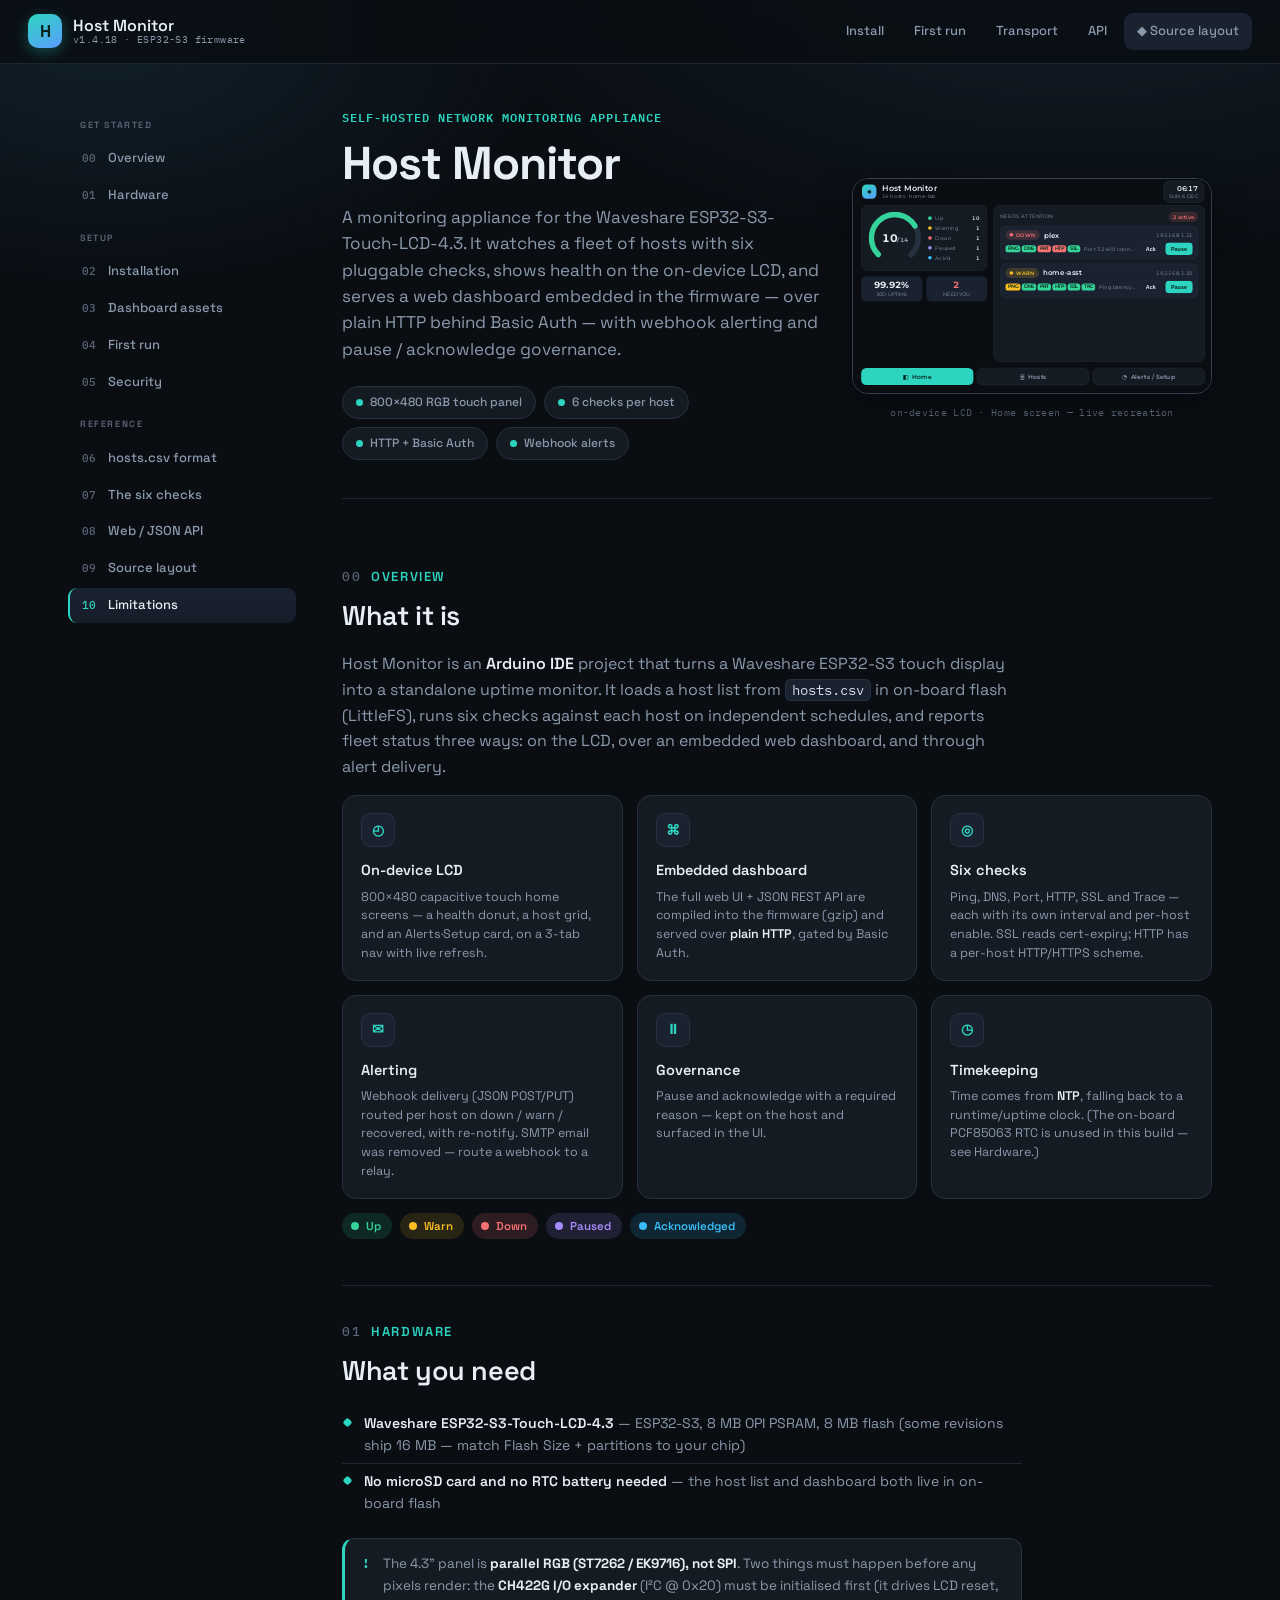
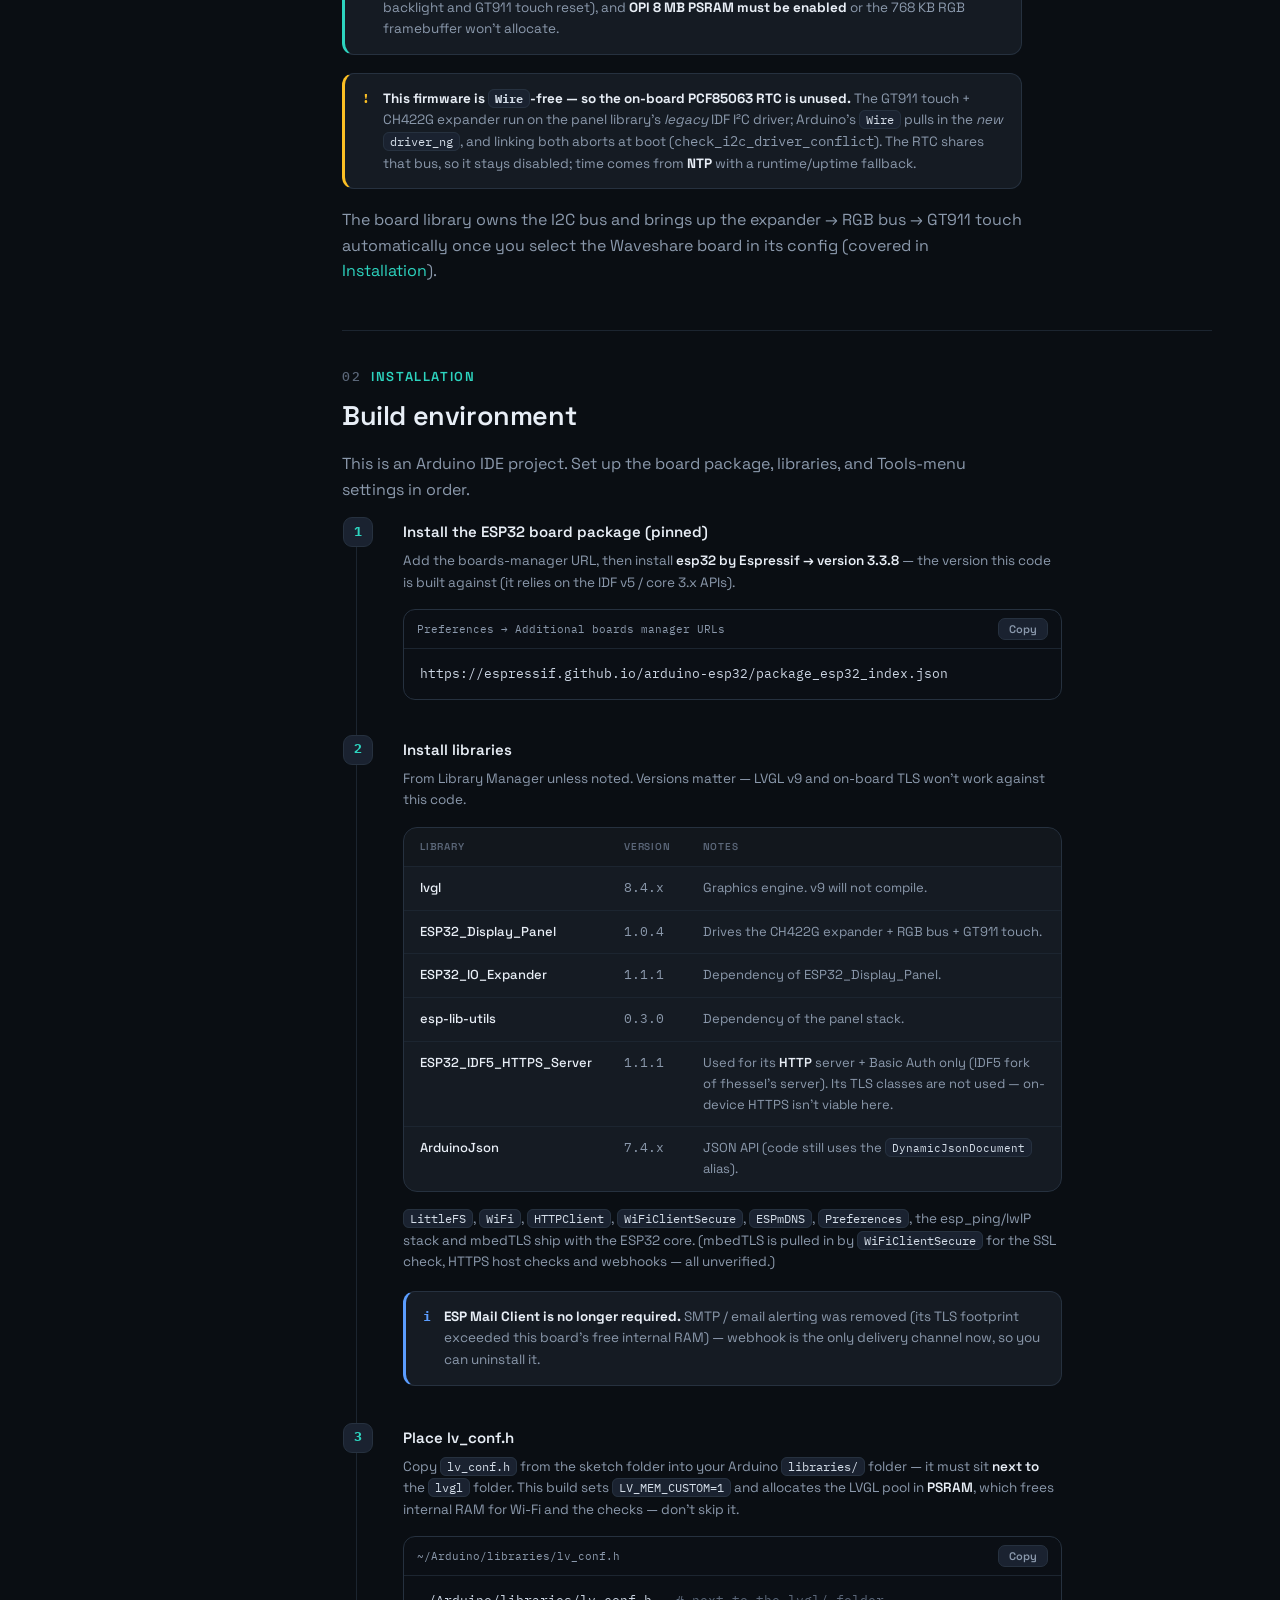
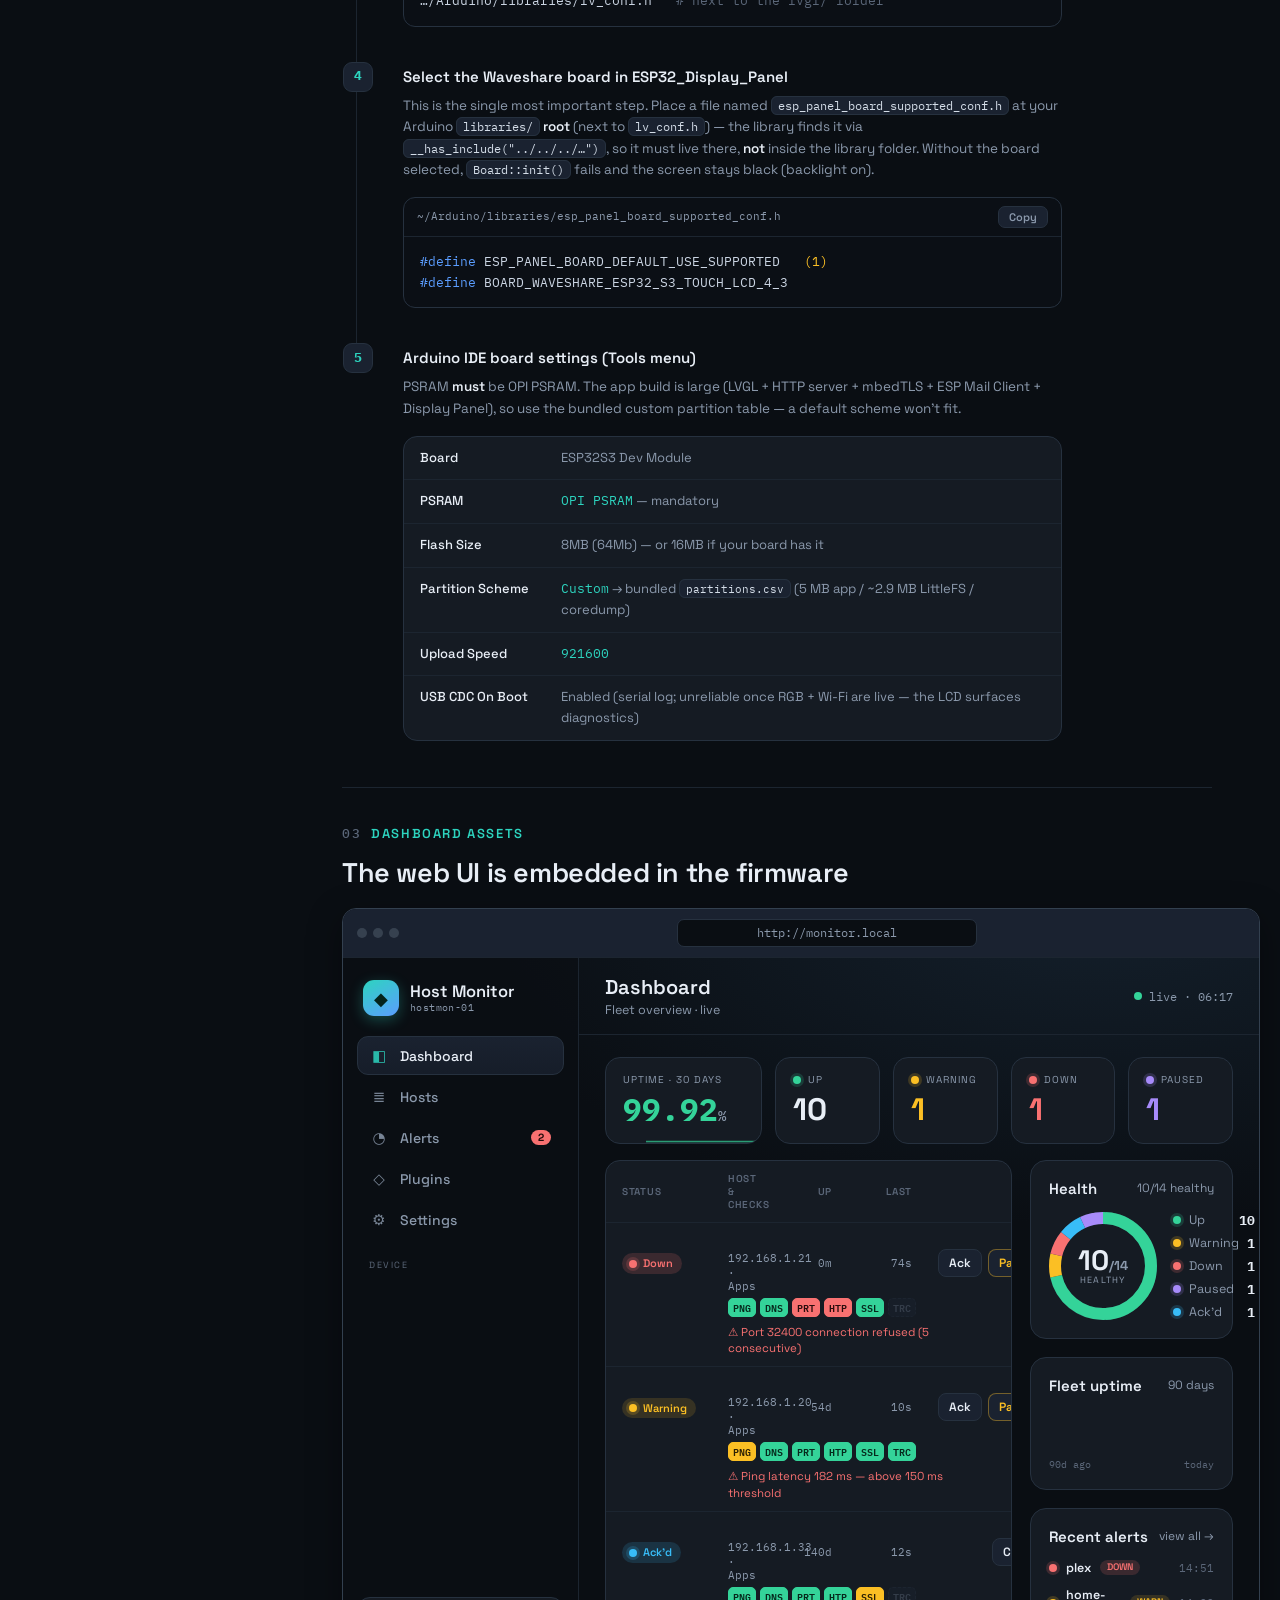
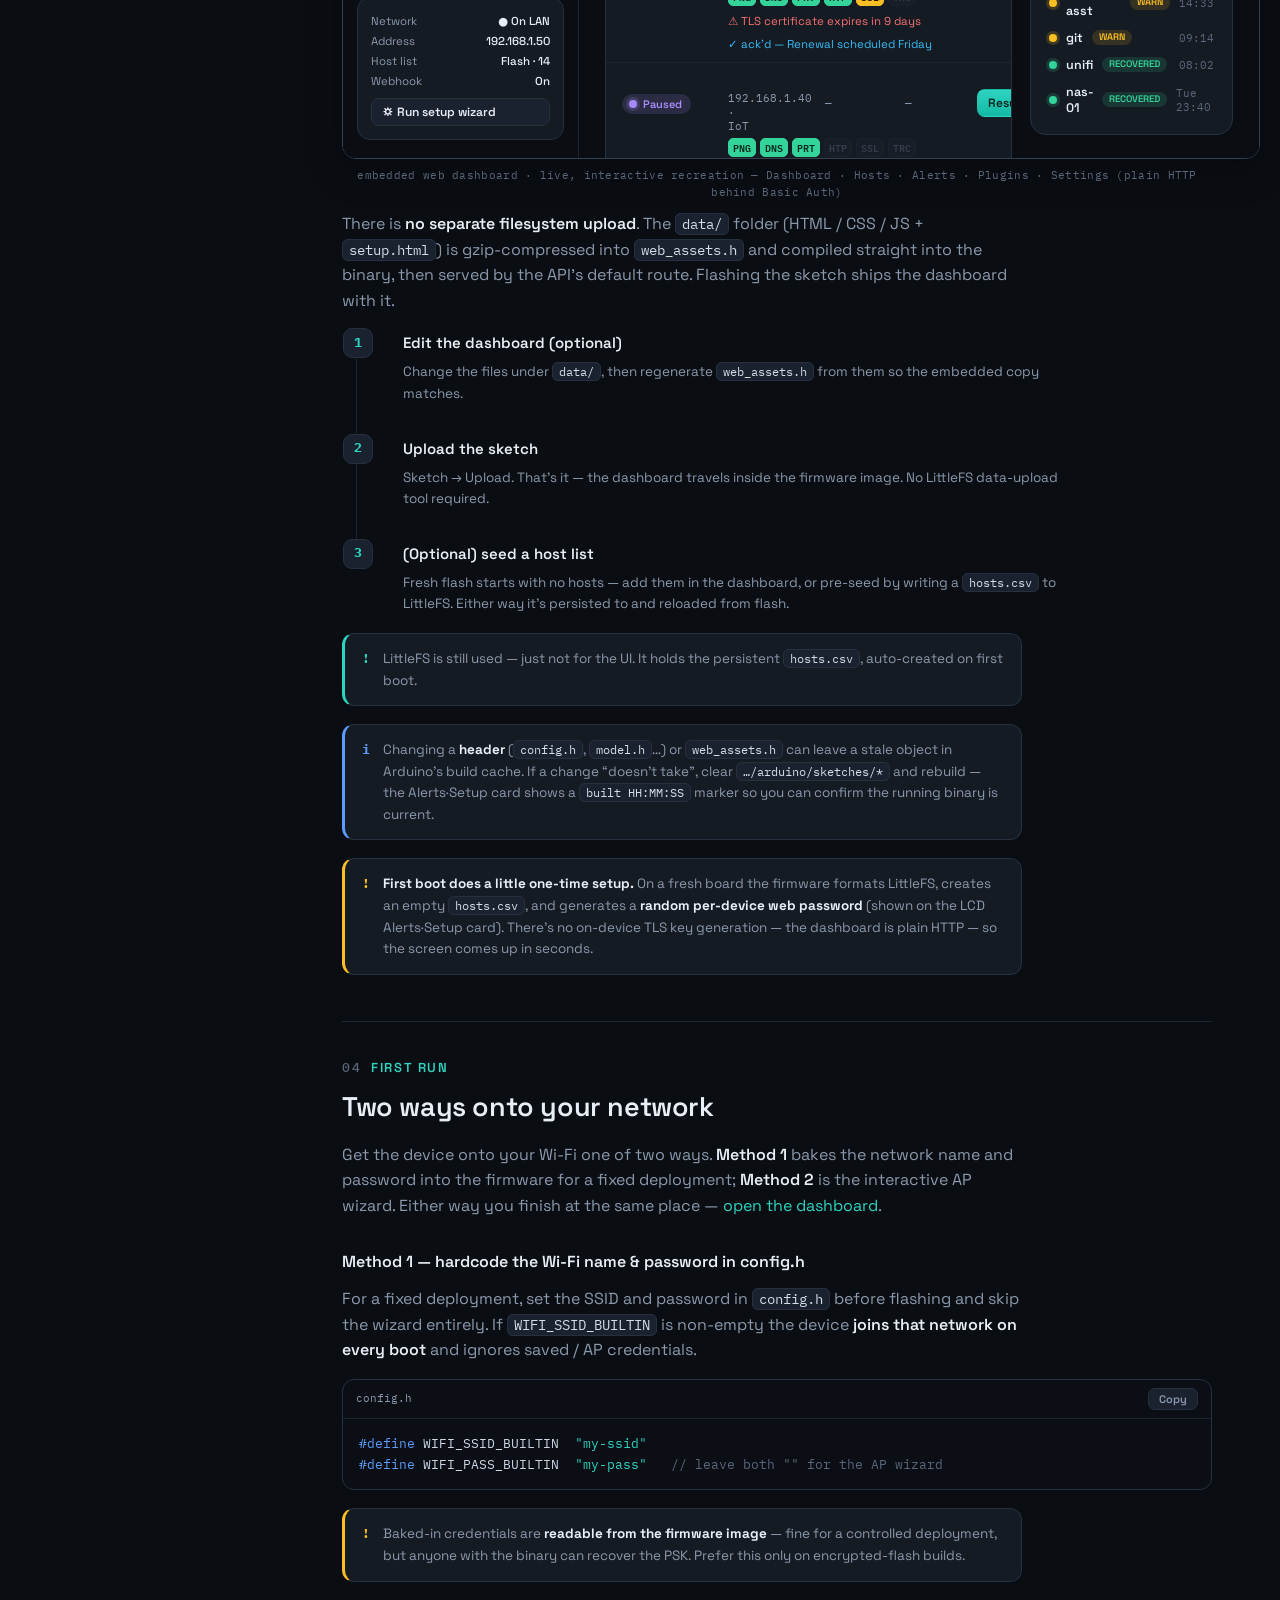
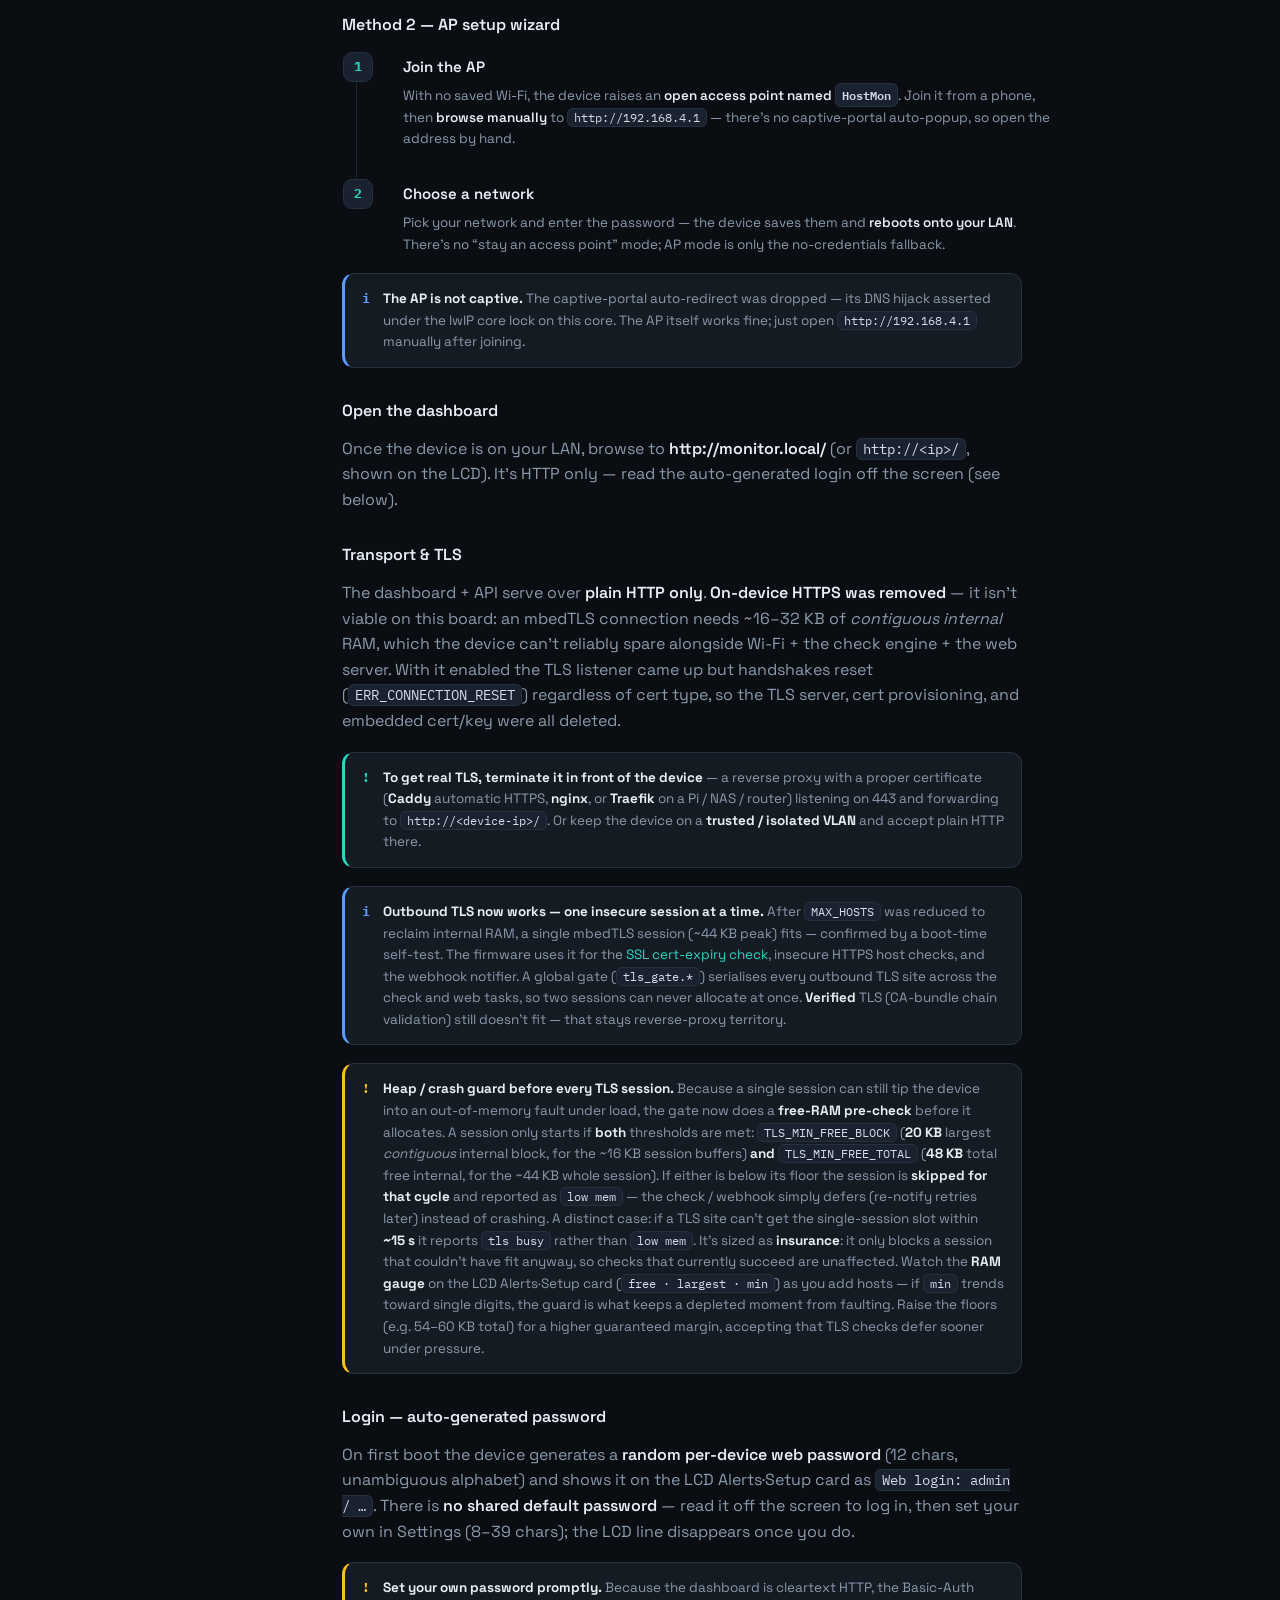
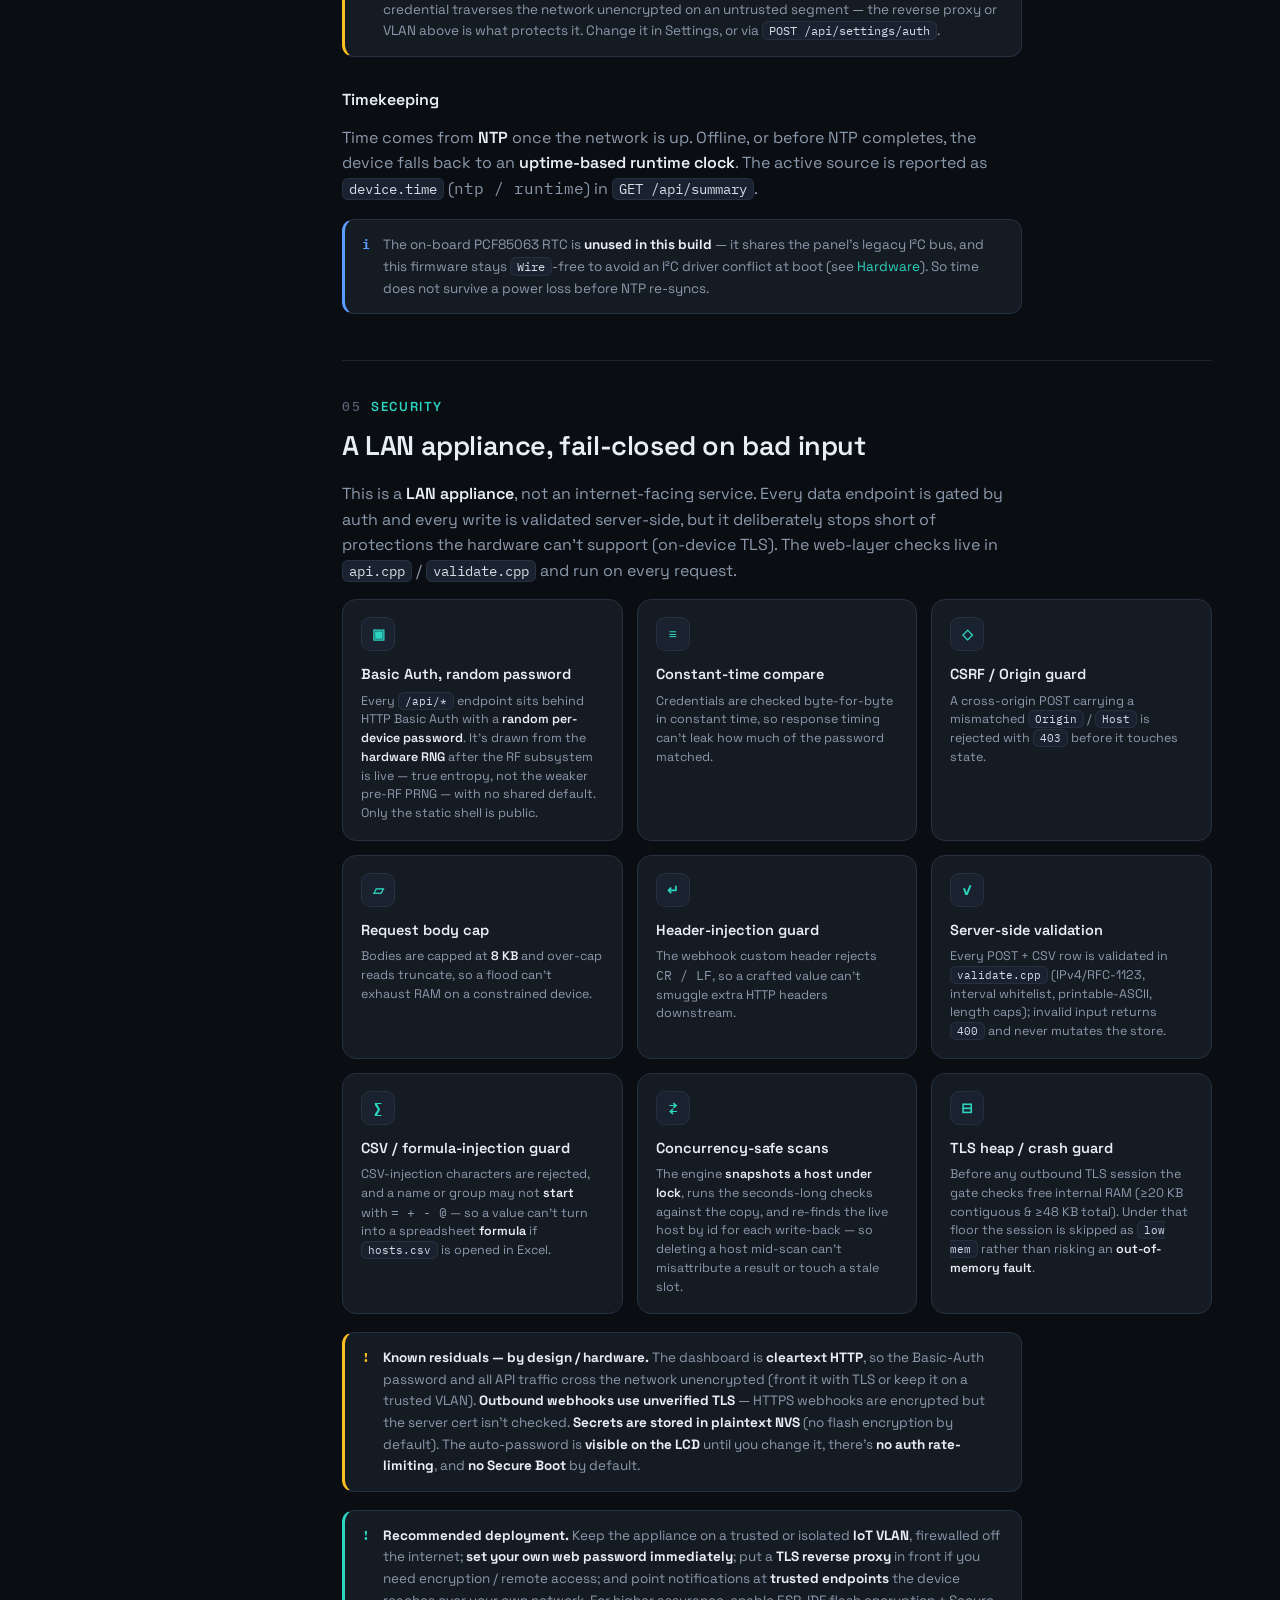
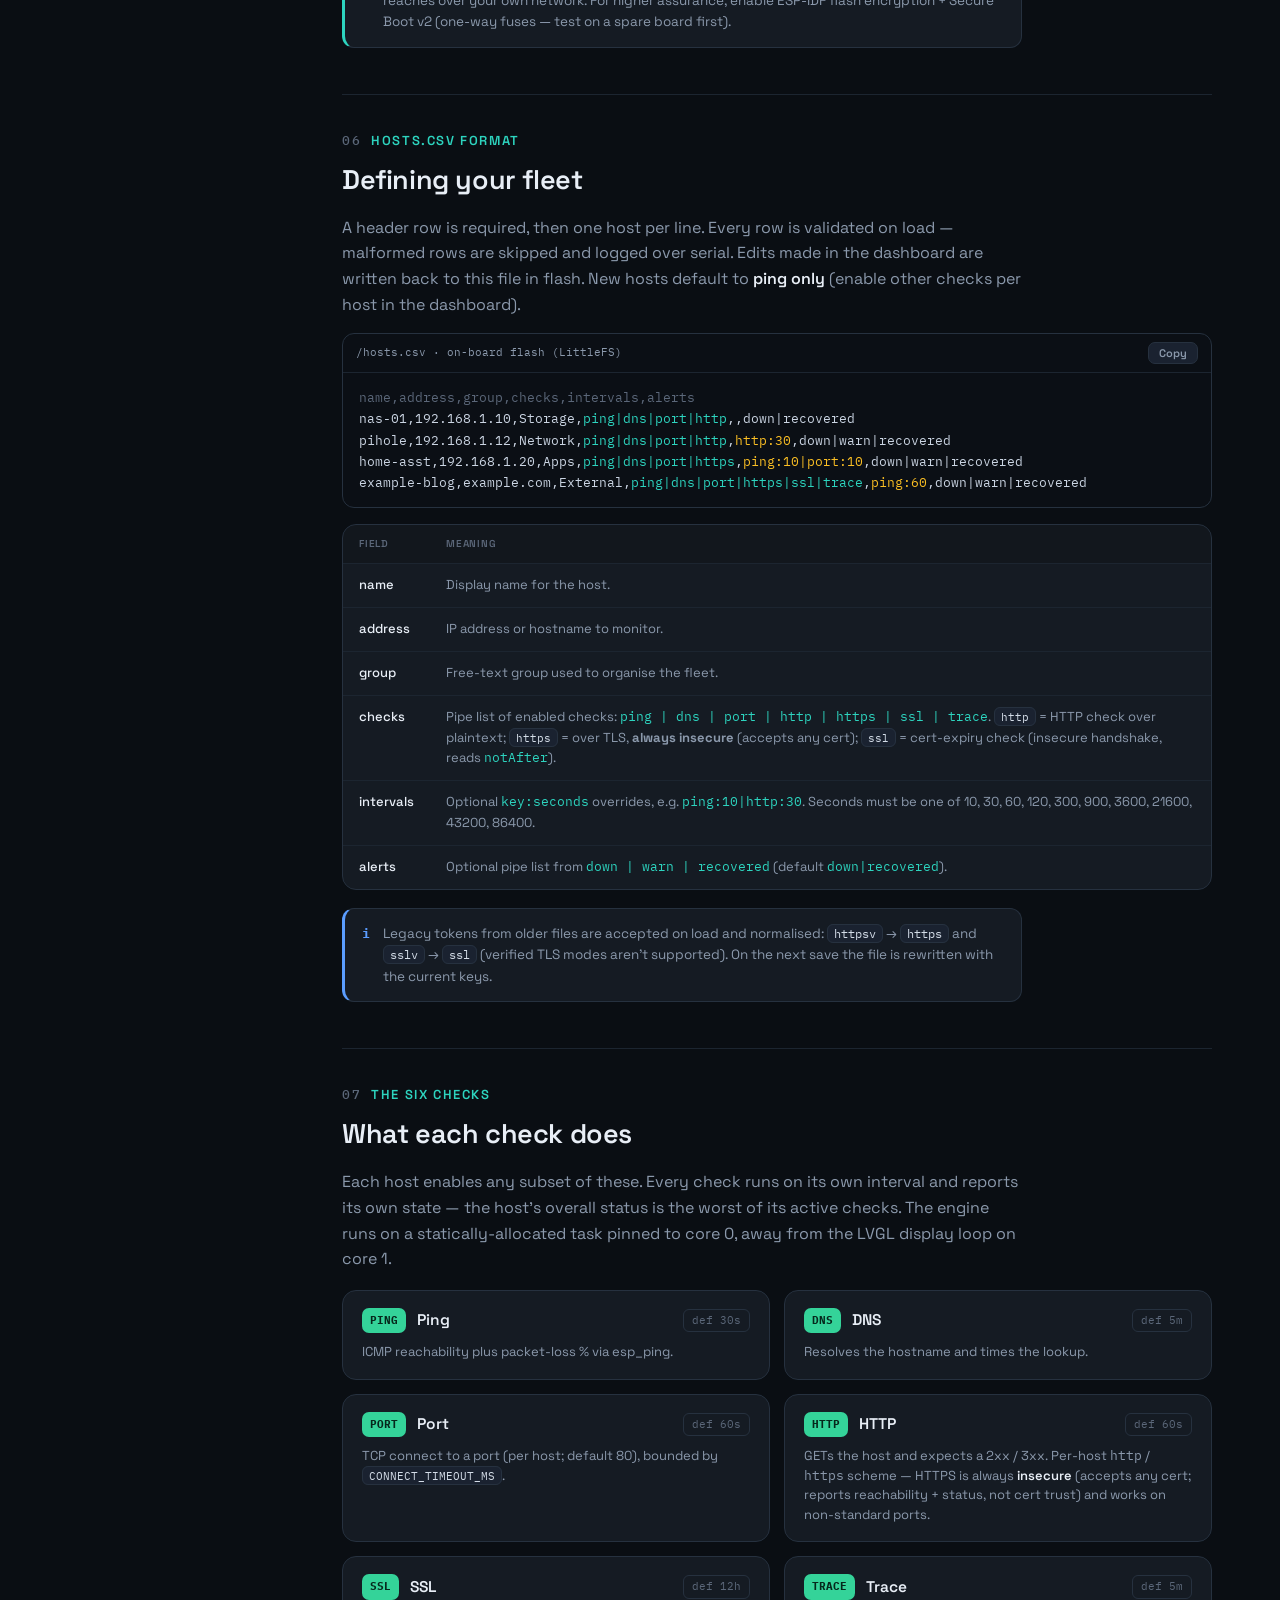
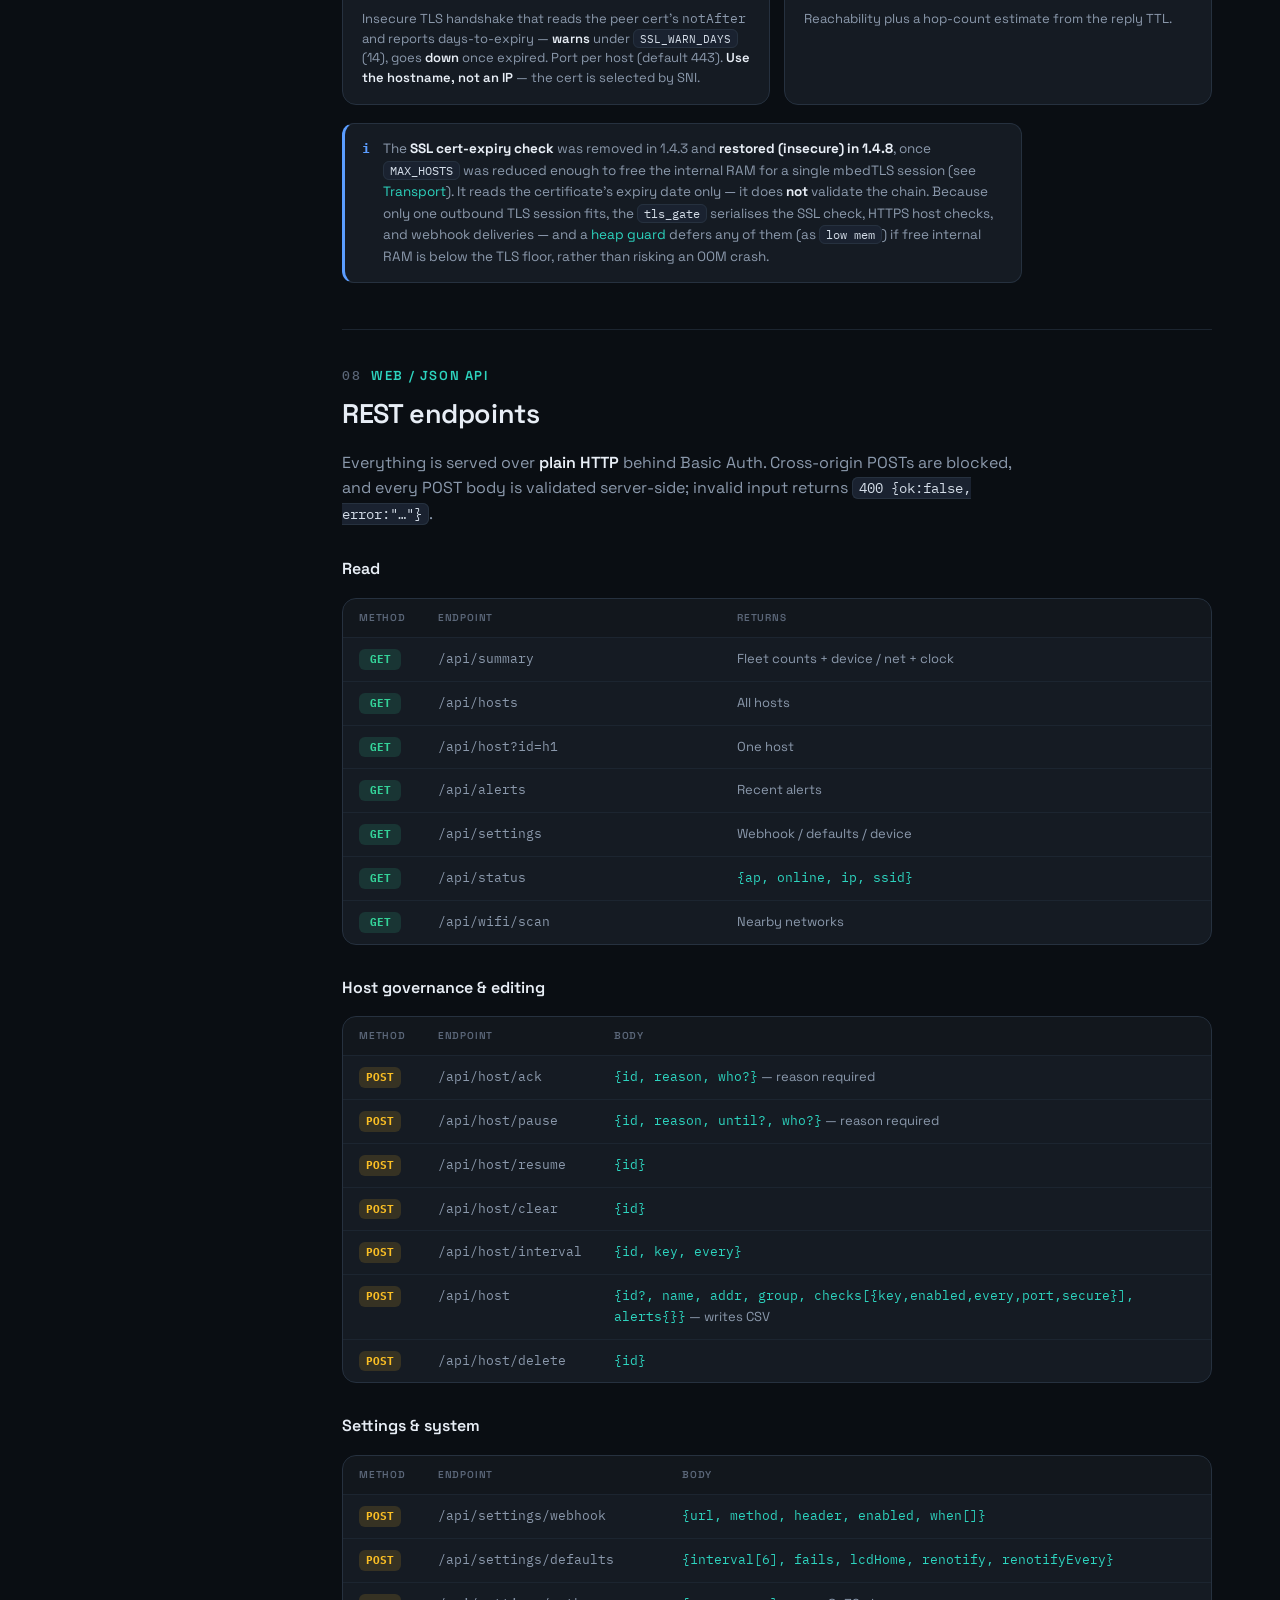
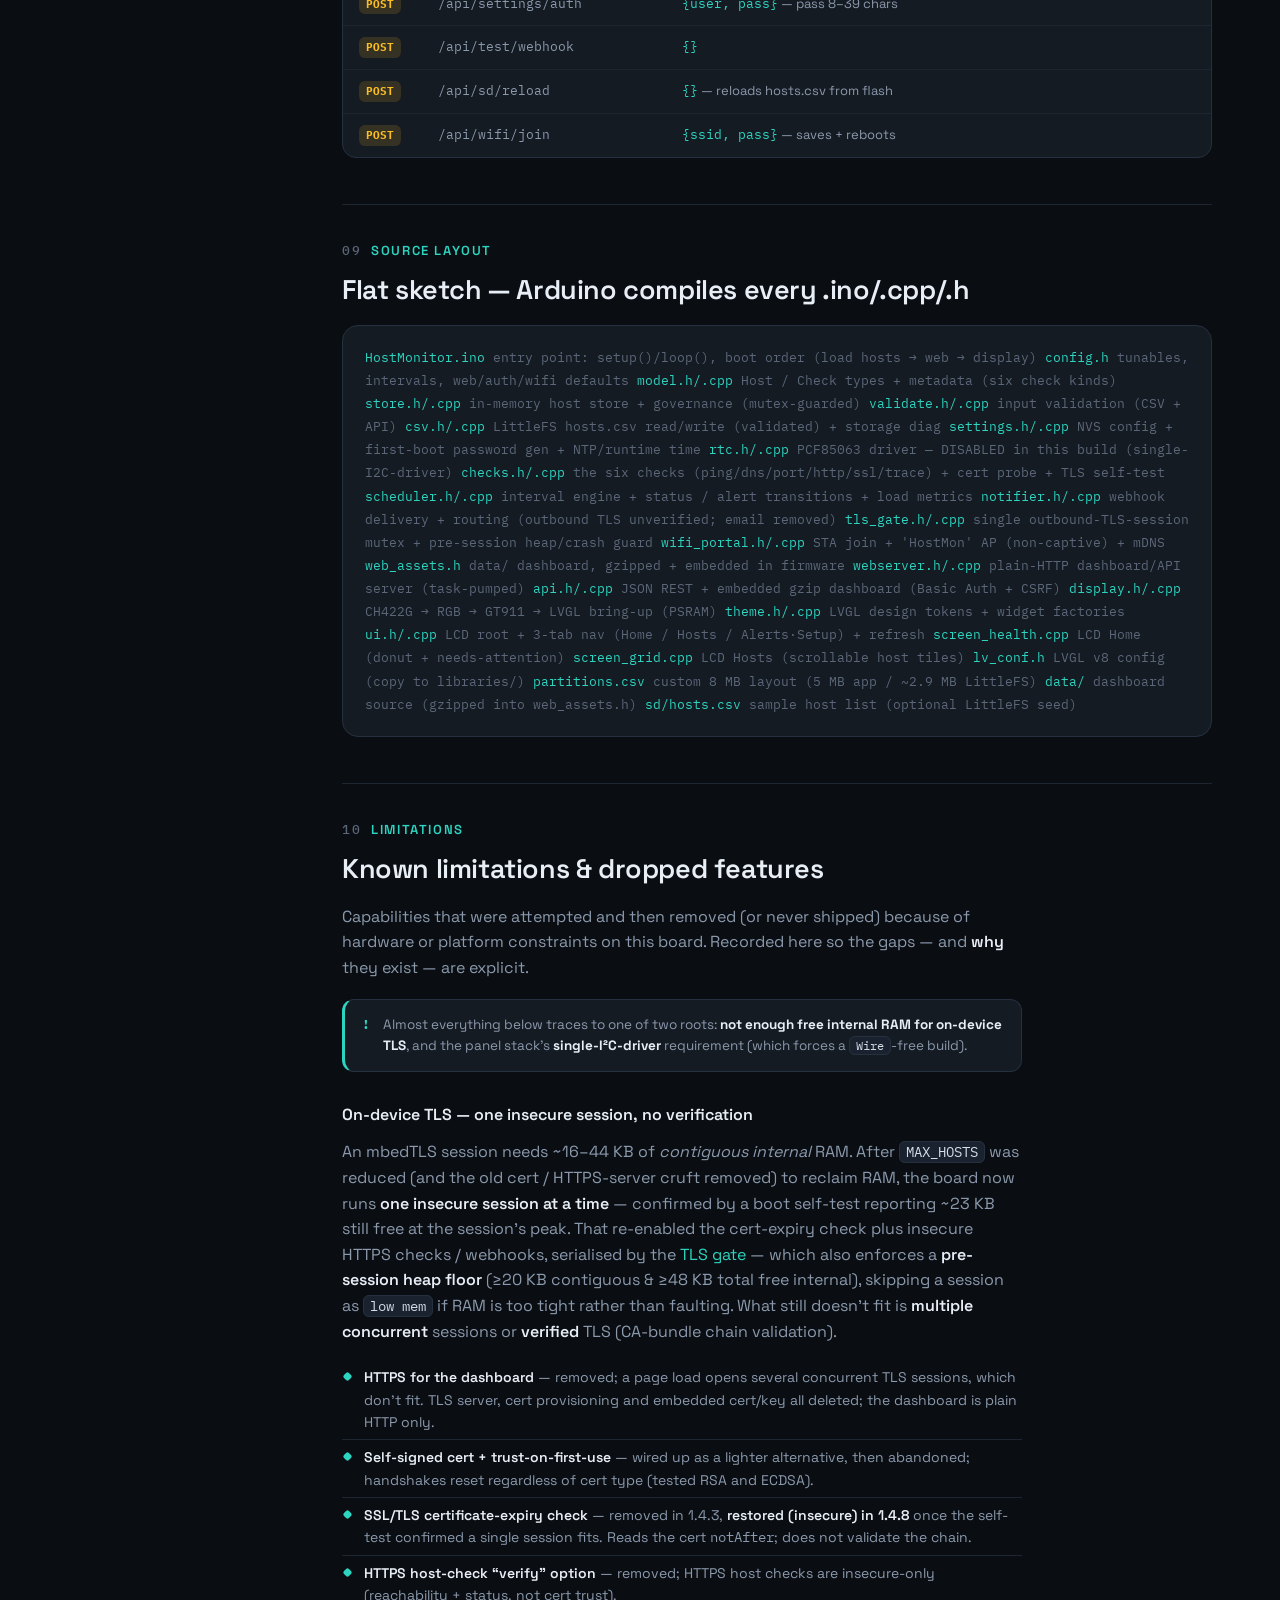
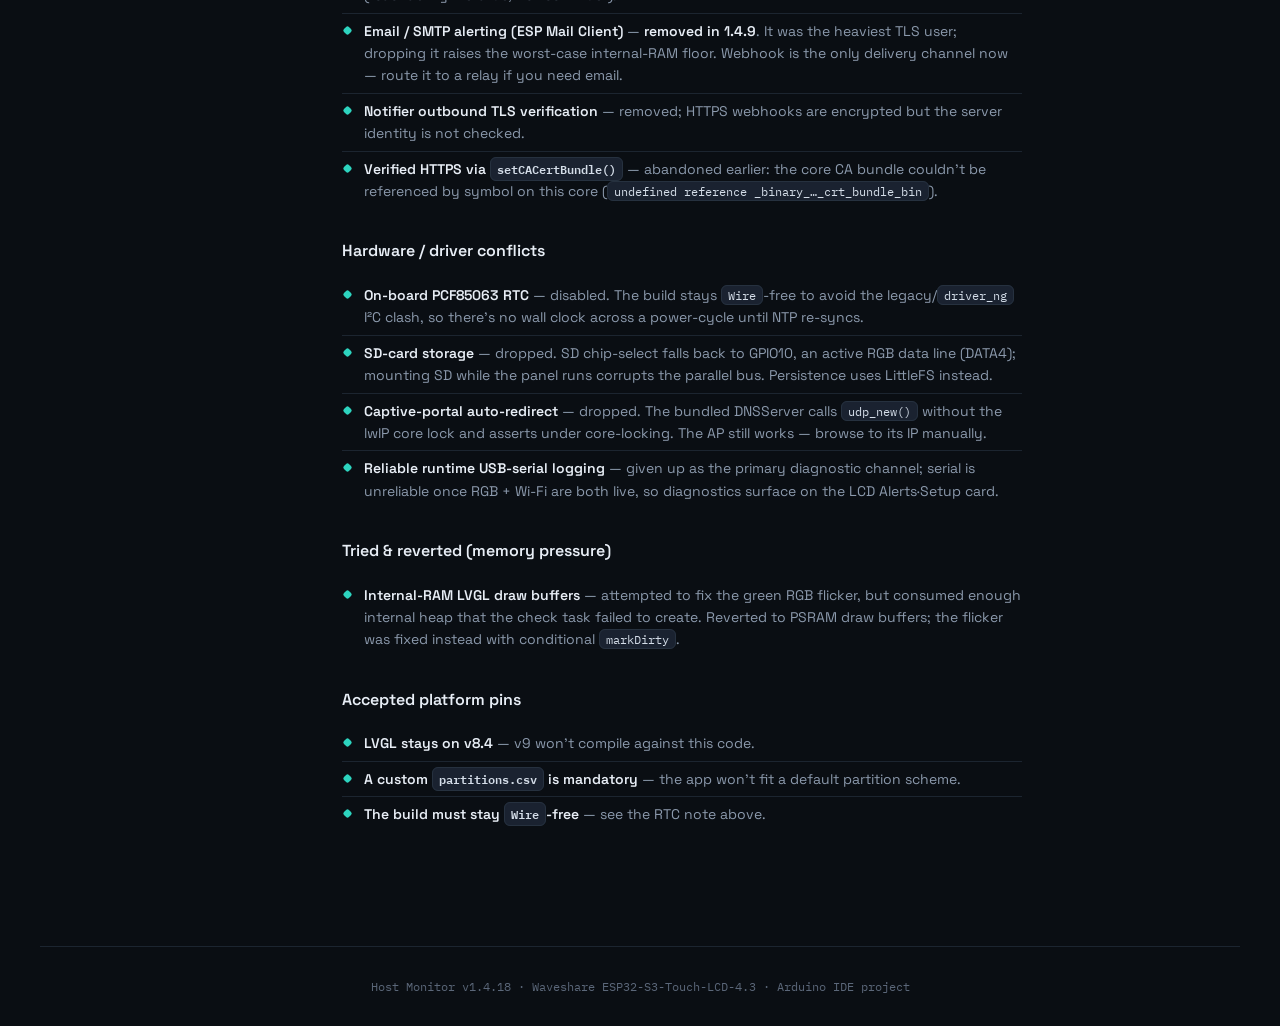
==== commit 685894cd: "Improved documentation" ====
--- a/index.html
+++ b/index.html
@@ -1,181 +1,2520 @@
 <!DOCTYPE html>
-<html>
+<html lang="en">
 <head>
-  <meta charset="utf-8">
-  <title>Host Monitor — Documentation</title>
-  <style>
-    * { margin: 0; padding: 0; box-sizing: border-box; }
-    body { background: #faf9f5; display: flex; align-items: center; justify-content: center; min-height: 100vh; font-family: -apple-system, BlinkMacSystemFont, sans-serif; }
-    #__bundler_loading { position: fixed; bottom: 20px; right: 20px; font: 13px/1.4 -apple-system, BlinkMacSystemFont, sans-serif; color: #666; background: #fff; padding: 8px 14px; border-radius: 8px; box-shadow: 0 1px 4px rgba(0,0,0,0.12); z-index: 10000; }
-    #__bundler_thumbnail { position: fixed; inset: 0; width: 100%; height: 100%; display: flex; align-items: center; justify-content: center; background: #faf9f5; z-index: 9999; }
-    #__bundler_thumbnail svg { width: 100%; height: 100%; object-fit: contain; }
-    #__bundler_placeholder { color: #999; font-size: 14px; }
-  </style>
-  <noscript>
-    <style>#__bundler_loading { display: none; }</style>
-    <div style="position:fixed;bottom:12px;left:12px;font:13px/1.4 -apple-system,BlinkMacSystemFont,sans-serif;color:#999;background:rgba(255,255,255,0.9);padding:6px 12px;border-radius:6px;box-shadow:0 1px 4px rgba(0,0,0,0.08);z-index:10000;">
-      This page requires JavaScript to display.
-    </div>
-  </noscript>
+<meta charset="utf-8">
+<meta name="viewport" content="width=device-width, initial-scale=1">
+<title>Host Monitor — Documentation</title>
+<link rel="preconnect" href="https://fonts.googleapis.com">
+<link rel="preconnect" href="https://fonts.gstatic.com" crossorigin>
+<link href="https://fonts.googleapis.com/css2?family=Space+Grotesk:wght@400;500;600;700&family=IBM+Plex+Mono:wght@400;500;600;700&display=swap" rel="stylesheet">
+<style>
+:root{
+  --bg:#0d1117; --bg2:#0a0e13; --panel:#151b23; --raise:#1a2230; --soft:#1e2733;
+  --line:#26313f; --hair:#1c2530; --edge:#33404f;
+  --tx:#e8eef6; --mut:#8b99ac; --faint:#5b6779;
+  --teal:#2dd4bf; --teal2:#14b8a6; --blue:#5b9dff;
+  --up:#34d399; --warn:#fbbf24; --down:#f87171; --paused:#a78bfa; --ack:#38bdf8;
+  --shadow:0 10px 34px rgba(0,0,0,.36);
+  --ui:'Space Grotesk',system-ui,sans-serif; --mono:'IBM Plex Mono',monospace;
+}
+*{box-sizing:border-box}
+html{scroll-behavior:smooth;scroll-padding-top:88px}
+body{margin:0;font-family:var(--ui);background:var(--bg2);color:var(--tx);-webkit-font-smoothing:antialiased;line-height:1.6}
+body::before{content:"";position:fixed;inset:0;pointer-events:none;z-index:0;
+  background:radial-gradient(1200px 640px at 84% -10%, #14202c 0%, transparent 55%),
+             radial-gradient(900px 500px at 8% 4%, #11202a 0%, transparent 50%)}
+.mono{font-family:var(--mono);font-variant-numeric:tabular-nums}
+a{color:var(--teal);text-decoration:none}
+a:hover{text-decoration:underline}
+::selection{background:rgba(45,212,191,.28)}
+::-webkit-scrollbar{width:11px;height:11px}
+::-webkit-scrollbar-thumb{background:#222c38;border-radius:6px;border:2px solid var(--bg2)}
+::-webkit-scrollbar-track{background:transparent}
+
+/* ---------- top bar ---------- */
+header.top{position:sticky;top:0;z-index:50;display:flex;align-items:center;gap:14px;
+  padding:13px 28px;border-bottom:1px solid var(--hair);
+  background:rgba(10,14,19,.82);backdrop-filter:blur(14px)}
+.brand{display:flex;align-items:center;gap:11px}
+.brand .mk{width:34px;height:34px;border-radius:10px;background:linear-gradient(150deg,var(--teal),var(--blue));
+  display:flex;align-items:center;justify-content:center;color:#04231b;font-weight:700;font-size:17px;
+  box-shadow:0 4px 14px rgba(45,212,191,.3)}
+.brand .nm{font-size:16px;font-weight:600;line-height:1.05}
+.brand .nm small{display:block;font-size:10px;color:var(--mut);font-weight:400;letter-spacing:.4px;font-family:var(--mono)}
+.top .links{margin-left:auto;display:flex;align-items:center;gap:4px}
+.top .links a{color:var(--mut);font-size:13px;font-weight:500;padding:7px 12px;border-radius:9px;border:1px solid transparent}
+.top .links a:hover{color:var(--tx);background:var(--raise);text-decoration:none}
+.top .ghbtn{font-size:12.5px;font-weight:600;color:var(--tx);background:var(--raise);border:1px solid var(--line);
+  border-radius:9px;padding:7px 13px;display:inline-flex;align-items:center;gap:7px}
+.top .ghbtn:hover{border-color:var(--edge);background:var(--soft);text-decoration:none}
+.menu-btn{display:none}
+
+/* ---------- layout ---------- */
+.wrap{position:relative;z-index:1;max-width:1200px;margin:0 auto;display:grid;
+  grid-template-columns:228px minmax(0,1fr);gap:46px;padding:0 28px}
+nav.toc{position:sticky;top:88px;align-self:start;height:calc(100vh - 88px);overflow-y:auto;
+  padding:30px 0 40px;display:flex;flex-direction:column;gap:2px}
+nav.toc .grp{font-size:9px;letter-spacing:1.6px;color:var(--faint);text-transform:uppercase;margin:16px 12px 7px;font-weight:600}
+nav.toc .grp:first-child{margin-top:0}
+nav.toc a{display:flex;align-items:center;gap:10px;padding:7px 12px;border-radius:9px;color:var(--mut);
+  font-size:13px;font-weight:500;border-left:2px solid transparent}
+nav.toc a:hover{color:var(--tx);background:var(--raise);text-decoration:none}
+nav.toc a.on{color:var(--tx);background:linear-gradient(180deg,var(--raise),#161d29);border-left-color:var(--teal)}
+nav.toc a .n{font-family:var(--mono);font-size:10.5px;color:var(--faint);width:16px;flex:none}
+nav.toc a.on .n{color:var(--teal)}
+
+main{padding:30px 0 100px;min-width:0}
+
+/* ---------- hero ---------- */
+.hero{padding:14px 0 8px;border-bottom:1px solid var(--hair);margin-bottom:38px}
+.eyebrow{font-family:var(--mono);font-size:11.5px;letter-spacing:1px;color:var(--teal);text-transform:uppercase;font-weight:600}
+.hero h1{font-size:46px;font-weight:700;letter-spacing:-1px;margin:14px 0 0;line-height:1.04}
+.hero p.lead{font-size:17px;color:var(--mut);max-width:620px;margin:16px 0 24px;line-height:1.55}
+.hero .chips{display:flex;flex-wrap:wrap;gap:8px;margin-bottom:30px}
+.hchip{display:inline-flex;align-items:center;gap:7px;font-size:12px;font-weight:500;color:var(--mut);
+  background:var(--panel);border:1px solid var(--line);border-radius:20px;padding:6px 13px}
+.hchip .dot{width:7px;height:7px;border-radius:50%;background:var(--teal);flex:none}
+.herorow{display:grid;grid-template-columns:1fr 360px;gap:28px;align-items:center}
+
+/* device mock */
+.device{background:linear-gradient(160deg,#10161e,#0b1016);border:1px solid var(--edge);border-radius:20px;
+  padding:14px;box-shadow:var(--shadow);position:relative}
+.device::after{content:"";position:absolute;left:50%;top:7px;transform:translateX(-50%);width:34px;height:4px;border-radius:3px;background:#2a3543}
+.device .screen{aspect-ratio:800/480;border-radius:11px;background:
+  radial-gradient(600px 320px at 80% -10%,#14202c 0,transparent 55%),var(--bg2);
+  border:1px solid var(--line);overflow:hidden;display:flex;flex-direction:column;margin-top:8px}
+.scr-top{display:flex;align-items:center;gap:8px;padding:9px 12px;border-bottom:1px solid var(--hair)}
+.scr-top .d{width:6px;height:6px;border-radius:50%;background:var(--up);box-shadow:0 0 0 3px rgba(52,211,153,.16)}
+.scr-top b{font-size:11px;font-weight:600}
+.scr-top .t{margin-left:auto;font-family:var(--mono);font-size:10px;color:var(--mut)}
+.scr-body{flex:1;display:flex;align-items:center;gap:16px;padding:6px 16px}
+.donut{width:96px;height:96px;border-radius:50%;flex:none;position:relative;
+  background:conic-gradient(var(--up) 0 80%,var(--warn) 80% 88%,var(--down) 88% 95%,var(--paused) 95% 100%)}
+.donut::after{content:"";position:absolute;inset:13px;border-radius:50%;background:#0c1118;display:block}
+.donut .ctr{position:absolute;inset:0;display:flex;flex-direction:column;align-items:center;justify-content:center;z-index:1}
+.donut .ctr b{font-size:21px;font-weight:700;line-height:1}
+.donut .ctr span{font-size:8px;color:var(--mut);letter-spacing:1px;text-transform:uppercase;margin-top:2px}
+.scr-stats{display:flex;flex-direction:column;gap:6px;flex:1}
+.sstat{display:flex;align-items:center;gap:8px;font-size:11px}
+.sstat .sw{width:8px;height:8px;border-radius:2px;flex:none}
+.sstat .lb{color:var(--mut)}
+.sstat .vv{margin-left:auto;font-family:var(--mono);font-weight:600}
+.scr-nav{display:flex;border-top:1px solid var(--hair)}
+.scr-nav div{flex:1;text-align:center;font-size:9px;color:var(--faint);padding:7px 0;font-weight:500}
+.scr-nav div.on{color:var(--teal)}
+.devtag{text-align:center;font-family:var(--mono);font-size:10px;color:var(--faint);margin-top:11px;letter-spacing:.3px}
+
+/* browser screenshot frame */
+.shot{margin:4px 0 8px;border:1px solid var(--edge);border-radius:14px;overflow:hidden;background:var(--bg);box-shadow:var(--shadow)}
+.shot .chrome{display:flex;align-items:center;gap:10px;padding:10px 14px;border-bottom:1px solid var(--hair);background:var(--raise)}
+.shot .chrome .dots{display:flex;gap:6px;flex:none}
+.shot .chrome .dots i{width:10px;height:10px;border-radius:50%;background:#36414f;display:block}
+.shot .chrome .url{flex:1;text-align:center;font-family:var(--mono);font-size:11.5px;color:var(--mut);background:var(--bg2);border:1px solid var(--line);border-radius:7px;padding:4px 14px;max-width:300px;margin:0 auto;white-space:nowrap;overflow:hidden;text-overflow:ellipsis}
+.shot img{display:block;width:100%;height:auto}
+.shot .frame-live{height:800px;background:var(--bg2);overflow:hidden}
+.shot .frame-live iframe{width:100%;height:100%;border:0;display:block}
+.herodev{margin-bottom:9px}
+.herodev .lcd-live{width:360px;max-width:100%;height:216px;border-radius:16px;overflow:hidden;position:relative;background:#0a0e13;border:1px solid var(--edge);box-shadow:var(--shadow)}
+.herodev .lcd-live iframe{width:800px;height:480px;border:0;display:block;transform:scale(.45);transform-origin:top left}
+.shotcap{text-align:center;font-family:var(--mono);font-size:10.5px;color:var(--faint);margin:0 0 10px;letter-spacing:.3px}
+
+/* ---------- sections ---------- */
+section{padding-top:30px;margin-top:6px;scroll-margin-top:88px}
+section > h2{font-size:13px;font-weight:600;letter-spacing:1.6px;text-transform:uppercase;color:var(--teal);
+  margin:0 0 6px;display:flex;align-items:center;gap:10px}
+section > h2 .num{font-family:var(--mono);color:var(--faint);font-weight:500}
+section .htitle{font-size:27px;font-weight:600;letter-spacing:-.4px;margin:0 0 14px;color:var(--tx)}
+section p{color:var(--mut);max-width:680px;margin:0 0 16px}
+section p strong, li strong{color:var(--tx);font-weight:600}
+section h3{font-size:16px;font-weight:600;margin:30px 0 12px;color:var(--tx)}
+.divider{height:1px;background:var(--hair);margin:46px 0 0}
+
+/* cards & callouts */
+.card{background:var(--panel);border:1px solid var(--line);border-radius:16px;padding:20px 22px}
+.note{display:flex;gap:13px;background:var(--panel);border:1px solid var(--line);border-left:3px solid var(--blue);
+  border-radius:12px;padding:14px 17px;margin:18px 0;font-size:13.5px;color:var(--mut);max-width:680px}
+.note.warn{border-left-color:var(--warn)}
+.note.teal{border-left-color:var(--teal)}
+.note .ic{font-family:var(--mono);font-weight:700;font-size:13px;color:var(--blue);flex:none;margin-top:1px}
+.note.warn .ic{color:var(--warn)}
+.note.teal .ic{color:var(--teal)}
+.note b{color:var(--tx)}
+
+/* feature grid */
+.fgrid{display:grid;grid-template-columns:repeat(3,1fr);gap:14px;margin:6px 0 4px}
+.fcard{background:var(--panel);border:1px solid var(--line);border-radius:14px;padding:17px 18px;transition:.14s}
+.fcard:hover{border-color:var(--edge);transform:translateY(-1px)}
+.fcard .ic{width:34px;height:34px;border-radius:9px;background:var(--raise);border:1px solid var(--line);
+  display:flex;align-items:center;justify-content:center;margin-bottom:12px;color:var(--teal);font-family:var(--mono);font-weight:700;font-size:14px}
+.fcard h4{margin:0 0 5px;font-size:14.5px;font-weight:600}
+.fcard p{margin:0;font-size:12.5px;color:var(--mut);line-height:1.5}
+
+/* steps */
+ol.steps{list-style:none;counter-reset:s;padding:0;margin:18px 0;max-width:720px}
+ol.steps>li{counter-increment:s;position:relative;padding:0 0 22px 46px;border-left:1px solid var(--hair);margin-left:14px}
+ol.steps>li:last-child{border-left-color:transparent;padding-bottom:0}
+ol.steps>li::before{content:counter(s);position:absolute;left:-14px;top:-3px;width:28px;height:28px;border-radius:9px;
+  background:var(--raise);border:1px solid var(--line);color:var(--teal);font-family:var(--mono);font-weight:700;
+  font-size:13px;display:flex;align-items:center;justify-content:center}
+ol.steps>li h4{margin:0 0 6px;font-size:15px;font-weight:600;color:var(--tx)}
+ol.steps>li p{margin:0 0 10px;font-size:13.5px}
+
+ul.clean{list-style:none;padding:0;margin:14px 0;max-width:680px}
+ul.clean>li{position:relative;padding:6px 0 6px 22px;font-size:14px;color:var(--mut);border-bottom:1px solid var(--hair)}
+ul.clean>li:last-child{border-bottom:none}
+ul.clean>li::before{content:"";position:absolute;left:2px;top:13px;width:7px;height:7px;border-radius:2px;
+  background:var(--teal);transform:rotate(45deg)}
+
+/* code */
+.code{position:relative;background:#0b0f15;border:1px solid var(--line);border-radius:12px;margin:16px 0;overflow:hidden}
+.code .bar{display:flex;align-items:center;gap:8px;padding:8px 13px;border-bottom:1px solid var(--hair);
+  font-family:var(--mono);font-size:11px;color:var(--faint)}
+.code .bar .fn{color:var(--mut)}
+.code .copy{margin-left:auto;font-family:var(--ui);font-size:11px;font-weight:600;color:var(--mut);
+  background:var(--raise);border:1px solid var(--line);border-radius:7px;padding:3px 10px;cursor:pointer;transition:.12s}
+.code .copy:hover{color:var(--tx);border-color:var(--edge)}
+.code .copy.ok{color:var(--up);border-color:color-mix(in srgb,var(--up) 40%,transparent)}
+.code pre{margin:0;padding:14px 16px;overflow-x:auto;font-family:var(--mono);font-size:12.5px;line-height:1.7;color:#cbd5e3}
+.code pre .c{color:var(--faint)}
+.code pre .k{color:var(--blue)}
+.code pre .s{color:var(--teal)}
+.code pre .v{color:var(--warn)}
+code.inl{font-family:var(--mono);font-size:.88em;background:var(--raise);border:1px solid var(--line);
+  border-radius:6px;padding:1px 6px;color:#d4dde8}
+
+/* tables */
+.tbl{background:var(--panel);border:1px solid var(--line);border-radius:14px;overflow:hidden;margin:16px 0}
+.tbl table{width:100%;border-collapse:collapse}
+.tbl th{text-align:left;font-size:10px;letter-spacing:.8px;text-transform:uppercase;color:var(--faint);
+  font-weight:600;padding:11px 16px;border-bottom:1px solid var(--hair);background:rgba(0,0,0,.16)}
+.tbl td{padding:11px 16px;font-size:13px;color:var(--mut);border-bottom:1px solid var(--hair);vertical-align:top}
+.tbl tr:last-child td{border-bottom:none}
+.tbl td:first-child{color:var(--tx);font-weight:500;white-space:nowrap}
+.tbl td .mono{color:var(--teal)}
+.tbl tr:hover td{background:rgba(255,255,255,.012)}
+.method{font-family:var(--mono);font-size:10.5px;font-weight:700;padding:2px 7px;border-radius:6px;display:inline-block;min-width:42px;text-align:center}
+.method.get{color:var(--up);background:color-mix(in srgb,var(--up) 14%,transparent)}
+.method.post{color:var(--warn);background:color-mix(in srgb,var(--warn) 14%,transparent)}
+
+/* check cards */
+.ckgrid{display:grid;grid-template-columns:repeat(2,1fr);gap:14px;margin:18px 0}
+.ckcard{background:var(--panel);border:1px solid var(--line);border-radius:14px;padding:17px 19px;display:flex;flex-direction:column}
+.ckcard .r1{display:flex;align-items:center;gap:11px;margin-bottom:9px}
+.ckcard .abbr{font-family:var(--mono);font-size:11px;font-weight:700;padding:4px 8px;border-radius:7px;
+  color:#06281c;background:var(--up)}
+.ckcard h4{margin:0;font-size:15.5px;font-weight:600}
+.ckcard .iv{margin-left:auto;font-family:var(--mono);font-size:11px;color:var(--faint);
+  border:1px solid var(--line);border-radius:6px;padding:2px 8px}
+.ckcard p{margin:0;font-size:13px;color:var(--mut);line-height:1.5}
+
+/* file tree */
+.tree{font-family:var(--mono);font-size:12.5px;line-height:1.85;color:var(--mut)}
+.tree .f{color:var(--teal)}
+.tree .cm{color:var(--faint)}
+
+/* status legend pills */
+.legend{display:flex;flex-wrap:wrap;gap:8px;margin:14px 0}
+.pill{font-size:11.5px;font-weight:600;padding:4px 11px 4px 9px;border-radius:20px;display:inline-flex;align-items:center;gap:7px}
+.pill .dot{width:8px;height:8px;border-radius:50%;background:currentColor}
+.pill.up{color:var(--up);background:color-mix(in srgb,var(--up) 13%,transparent)}
+.pill.warn{color:var(--warn);background:color-mix(in srgb,var(--warn) 13%,transparent)}
+.pill.down{color:var(--down);background:color-mix(in srgb,var(--down) 15%,transparent)}
+.pill.paused{color:var(--paused);background:color-mix(in srgb,var(--paused) 14%,transparent)}
+.pill.ack{color:var(--ack);background:color-mix(in srgb,var(--ack) 14%,transparent)}
+
+footer{position:relative;z-index:1;border-top:1px solid var(--hair);padding:30px 28px;text-align:center;
+  font-size:12px;color:var(--faint);font-family:var(--mono);max-width:1200px;margin:0 auto}
+
+@media(max-width:980px){
+  .wrap{grid-template-columns:1fr;gap:0}
+  nav.toc{position:fixed;top:60px;left:0;width:264px;height:calc(100vh - 60px);background:var(--bg);
+    border-right:1px solid var(--line);padding:24px 16px;z-index:40;transform:translateX(-100%);transition:.2s;box-shadow:var(--shadow)}
+  nav.toc.open{transform:none}
+  .menu-btn{display:inline-flex;align-items:center;justify-content:center;width:36px;height:36px;border-radius:9px;
+    background:var(--raise);border:1px solid var(--line);color:var(--tx);font-size:17px;cursor:pointer}
+  .top .links{display:none}
+  .herorow{grid-template-columns:1fr}
+  .device{max-width:380px}
+  .hero h1{font-size:36px}
+  .fgrid,.ckgrid{grid-template-columns:1fr}
+}
+</style>
 </head>
 <body>
-  <div id="__bundler_thumbnail">
+
+<template id="__bundler_thumbnail">
 <svg viewBox="0 0 100 100" xmlns="http://www.w3.org/2000/svg">
-  <rect width="100" height="100" rx="18" fill="#0d1117"></rect>
-  <rect x="30" y="34" width="40" height="28" rx="4" fill="none" stroke="#2dd4bf" stroke-width="3.5"></rect>
-  <path d="M44 68 h12 M50 62 v6" stroke="#2dd4bf" stroke-width="3.5" stroke-linecap="round"></path>
-  <path d="M36 48 h6 l3 -6 4 12 3 -6 h6" fill="none" stroke="#5b9dff" stroke-width="3" stroke-linecap="round" stroke-linejoin="round"></path>
+  <rect width="100" height="100" rx="18" fill="#0d1117"/>
+  <rect x="30" y="34" width="40" height="28" rx="4" fill="none" stroke="#2dd4bf" stroke-width="3.5"/>
+  <path d="M44 68 h12 M50 62 v6" stroke="#2dd4bf" stroke-width="3.5" stroke-linecap="round"/>
+  <path d="M36 48 h6 l3 -6 4 12 3 -6 h6" fill="none" stroke="#5b9dff" stroke-width="3" stroke-linecap="round" stroke-linejoin="round"/>
 </svg>
+</template>
+
+<header class="top">
+  <button class="menu-btn" id="menuBtn" aria-label="Menu">≡</button>
+  <div class="brand">
+    <div class="mk">H</div>
+    <div class="nm">Host Monitor<small>v1.4.18 · ESP32-S3 firmware</small></div>
+  </div>
+  <div class="links">
+    <a href="#install">Install</a>
+    <a href="#firstrun">First run</a>
+    <a href="#transport">Transport</a>
+    <a href="#api">API</a>
+    <a class="ghbtn" href="#source">◆ Source layout</a>
+  </div>
+</header>
+
+<div class="wrap">
+  <nav class="toc" id="toc">
+    <div class="grp">Get started</div>
+    <a href="#overview"><span class="n">00</span>Overview</a>
+    <a href="#hardware"><span class="n">01</span>Hardware</a>
+    <div class="grp">Setup</div>
+    <a href="#install"><span class="n">02</span>Installation</a>
+    <a href="#dashboard"><span class="n">03</span>Dashboard assets</a>
+    <a href="#firstrun"><span class="n">04</span>First run</a>
+    <a href="#security"><span class="n">05</span>Security</a>
+    <div class="grp">Reference</div>
+    <a href="#hosts"><span class="n">06</span>hosts.csv format</a>
+    <a href="#checks"><span class="n">07</span>The six checks</a>
+    <a href="#api"><span class="n">08</span>Web / JSON API</a>
+    <a href="#source"><span class="n">09</span>Source layout</a>
+    <a href="#limits"><span class="n">10</span>Limitations</a>
+  </nav>
+
+  <main>
+    <!-- HERO -->
+    <div class="hero">
+      <div class="herorow">
+        <div>
+          <div class="eyebrow">Self-hosted network monitoring appliance</div>
+          <h1>Host Monitor</h1>
+          <p class="lead">A monitoring appliance for the Waveshare ESP32-S3-Touch-LCD-4.3. It watches a fleet of hosts with six pluggable checks, shows health on the on-device LCD, and serves a web dashboard embedded in the firmware — over plain HTTP behind Basic Auth — with webhook alerting and pause / acknowledge governance.</p>
+          <div class="chips">
+            <span class="hchip"><span class="dot"></span>800×480 RGB touch panel</span>
+            <span class="hchip"><span class="dot"></span>6 checks per host</span>
+            <span class="hchip"><span class="dot"></span>HTTP + Basic Auth</span>
+            <span class="hchip"><span class="dot"></span>Webhook alerts</span>
+          </div>
+        </div>
+        <div>
+          <div class="herodev">
+            <div class="lcd-live"><iframe srcdoc="<!DOCTYPE html>
+<html lang=&quot;en&quot;>
+<head>
+<meta charset=&quot;utf-8&quot;>
+<meta name=&quot;viewport&quot; content=&quot;width=device-width, initial-scale=1&quot;>
+<title>Host Monitor — On-device LCD</title>
+<link rel=&quot;preconnect&quot; href=&quot;https://fonts.googleapis.com&quot;>
+<link rel=&quot;preconnect&quot; href=&quot;https://fonts.gstatic.com&quot; crossorigin>
+<link href=&quot;https://fonts.googleapis.com/css2?family=Montserrat:wght@400;500;600;700&amp;display=swap&quot; rel=&quot;stylesheet&quot;>
+<style>
+/* ===========================================================================
+   On-device LCD recreation — Waveshare ESP32-S3-Touch-LCD-4.3 (800×480).
+   Hand-built to match the firmware's LVGL screens (screen_health.cpp,
+   screen_grid.cpp, ui.cpp) using the exact theme.h tokens and Montserrat
+   (LVGL's built-in font). Driven by the same MOCK model as the web dashboard.
+   ========================================================================== */
+:root{
+  --bg2:#0a0e13; --panel:#151b23; --raise:#1a2230; --line:#26313f;
+  --tx:#e8eef6; --mut:#8b99ac; --faint:#5b6779; --teal:#2dd4bf; --teal2:#14b8a6; --blue:#5b9dff;
+  --up:#34d399; --warn:#fbbf24; --down:#f87171; --paused:#a78bfa; --ack:#38bdf8;
+}
+*{box-sizing:border-box;margin:0;padding:0}
+html,body{width:800px;height:480px;overflow:hidden}
+body{font-family:'Montserrat',system-ui,sans-serif;background:var(--bg2);color:var(--tx);
+  -webkit-font-smoothing:antialiased;font-feature-settings:&quot;tnum&quot;}
+#lcd{width:800px;height:480px;position:relative;display:flex;flex-direction:column}
+.content{flex:1;min-height:0;position:relative}
+.screen{position:absolute;inset:0;display:none;flex-direction:column}
+.screen.on{display:flex}
+
+/* ---- generic ---- */
+.card{background:var(--panel);border:1px solid var(--line);border-radius:15px;padding:14px}
+.dot{border-radius:50%;flex:none}
+.pill{display:inline-flex;align-items:center;gap:6px;border-radius:20px;padding:3px 9px;font-size:12px;font-weight:600;line-height:1.3;white-space:nowrap}
+.chip{display:inline-flex;align-items:center;justify-content:center;border-radius:6px;padding:2px 5px;font-size:10px;font-weight:600;line-height:1.2}
+.mut{color:var(--mut)} .faint{color:var(--faint)}
+
+/* ===== Header (Health) ===== */
+.h-head{height:56px;display:flex;align-items:center;gap:12px;padding:0 20px;flex:none}
+.h-mark{width:32px;height:32px;border-radius:10px;background:linear-gradient(150deg,var(--teal),var(--blue));
+  display:flex;align-items:center;justify-content:center;color:#04231b;font-size:17px;font-weight:700}
+.h-title{font-size:18px;font-weight:600;line-height:1.15}
+.h-sub{font-size:12px;color:var(--mut)}
+.h-clock{margin-left:auto;background:var(--panel);border:1px solid var(--line);border-radius:13px;padding:7px 12px;text-align:right}
+.h-clock .t{font-size:16px;font-weight:600}
+.h-clock .d{font-size:10px;color:var(--mut);letter-spacing:.8px;margin-top:1px}
+
+/* ===== Health body ===== */
+.h-body{flex:1;min-height:0;display:flex;gap:14px;padding:2px 18px 14px}
+.h-left{width:280px;flex:none;display:flex;flex-direction:column;gap:12px}
+.donutCard{display:flex;align-items:center;gap:16px;padding:14px 16px}
+.donut{position:relative;width:116px;height:116px;flex:none}
+.donut .ctr{position:absolute;inset:0;display:flex;flex-direction:column;align-items:center;justify-content:center}
+.donut .ctr b{font-size:24px;font-weight:700;line-height:1}
+.legend{flex:1;display:flex;flex-direction:column;gap:7px}
+.legend .lr{display:flex;align-items:center;gap:8px;font-size:12px}
+.legend .lr .nm{color:var(--mut)} .legend .lr b{margin-left:auto;color:var(--tx);font-weight:600}
+.tiles{display:flex;gap:9px}
+.tile{flex:1;background:var(--raise);border-radius:11px;padding:9px 10px;text-align:center}
+.tile .v{font-size:20px;font-weight:700;line-height:1.1}
+.tile .k{font-size:10px;letter-spacing:.5px;color:var(--mut);text-transform:uppercase;margin-top:3px}
+.h-right{flex:1;min-width:0;display:flex;flex-direction:column;gap:9px;overflow:hidden}
+.h-right .rh{display:flex;align-items:center;justify-content:space-between}
+.h-right .rh .lbl{font-size:10px;letter-spacing:1.4px;text-transform:uppercase;color:var(--faint);font-weight:600}
+.attn{background:var(--raise);border:1px solid var(--line);border-radius:12px;padding:9px 11px;display:flex;flex-direction:column;gap:6px}
+.attn .a1{display:flex;align-items:center;gap:9px}
+.attn .a1 .nm{font-size:16px;font-weight:600}
+.attn .a1 .ip{margin-left:auto;font-size:12px;color:var(--mut)}
+.attn .a2{display:flex;align-items:center;gap:8px}
+.attn .a2 .msg{flex:1;min-width:0;font-size:12px;color:var(--mut);white-space:nowrap;overflow:hidden;text-overflow:ellipsis}
+.btn{border-radius:9px;padding:6px 12px;font-size:12px;font-weight:600;border:1px solid var(--line);background:var(--raise);color:var(--tx);cursor:pointer;white-space:nowrap}
+.btn.pri{background:var(--teal);color:#04231b;border-color:transparent}
+.allclear{color:var(--up);font-size:13px;padding:6px 2px}
+
+/* ===== Grid (Hosts) ===== */
+.g-head{height:52px;display:flex;align-items:center;gap:8px;padding:0 20px;flex:none;border-bottom:1px solid var(--line)}
+.g-head .ttl{font-size:18px;font-weight:600}
+.g-head .clk{margin-left:auto;font-size:16px;color:var(--mut);font-weight:500}
+.g-body{flex:1;min-height:0;padding:14px 18px;overflow-y:auto;
+  display:grid;grid-template-columns:repeat(3,minmax(0,1fr));gap:8px;align-content:start}
+.g-body::-webkit-scrollbar{width:6px}
+.g-body::-webkit-scrollbar-thumb{background:var(--mut);border-radius:3px;opacity:.7}
+.gtile{background:var(--panel);border:1px solid var(--line);border-radius:11px;padding:8px;display:flex;flex-direction:column;gap:4px}
+.gtile .t1{display:flex;align-items:center;gap:6px}
+.gtile .t1 .nm{font-size:14px;font-weight:600;white-space:nowrap;overflow:hidden;text-overflow:ellipsis}
+.gtile .t2{display:flex;align-items:center;gap:6px}
+.gtile .t2 .ip{flex:1;min-width:0;font-size:10px;color:var(--mut);white-space:nowrap;overflow:hidden;text-overflow:ellipsis}
+.gtile .cks{display:flex;gap:2px;flex:none}
+
+/* ===== Alerts / Setup ===== */
+.s-wrap{flex:1;display:flex;align-items:center;justify-content:center}
+.s-card{width:640px;background:var(--panel);border:1px solid var(--line);border-radius:16px;padding:22px 24px;
+  display:flex;flex-direction:column;align-items:center;text-align:center}
+.s-card .st{font-size:24px;font-weight:600}
+.s-card .ss{font-size:16px;color:var(--mut);margin-top:9px}
+.s-card .url{font-size:20px;color:var(--teal);margin-top:16px}
+.s-card .alt{font-size:14px;color:var(--faint);margin-top:7px}
+.s-diag{margin-top:14px;display:flex;flex-direction:column;gap:4px;align-items:center}
+.s-diag .ln{font-size:12px}
+.s-diag .ln.f{color:var(--faint)} .s-diag .ln.t{color:var(--teal)} .s-diag .ln.w{color:var(--tx)}
+
+/* ===== bottom nav ===== */
+.nav{height:60px;display:flex;gap:7px;padding:0 18px 12px;flex:none}
+.nav .nb{flex:1;height:38px;border-radius:12px;display:flex;align-items:center;justify-content:center;gap:8px;
+  font-size:14px;font-weight:600;cursor:pointer;background:var(--panel);border:1px solid var(--line);color:var(--mut)}
+.nav .nb.on{background:var(--teal);border-color:transparent;color:#04231b}
+.nav .nb .i{font-size:14px}
+</style>
+</head>
+<body>
+<div id=&quot;lcd&quot;>
+  <div class=&quot;content&quot;>
+    <div class=&quot;screen on&quot; data-screen-label=&quot;LCD Home · Health&quot; id=&quot;scrA&quot;></div>
+    <div class=&quot;screen&quot; data-screen-label=&quot;LCD Hosts · Grid&quot; id=&quot;scrB&quot;></div>
+    <div class=&quot;screen&quot; data-screen-label=&quot;LCD Alerts / Setup&quot; id=&quot;scrD&quot;></div>
+  </div>
+  <div class=&quot;nav&quot; id=&quot;nav&quot;></div>
 </div>
-  <div id="__bundler_loading">Unpacking...</div>
-
-  <script>
-    
-document.addEventListener('DOMContentLoaded', async function() {
-  const loading = document.getElementById('__bundler_loading');
-  function setStatus(msg) { if (loading) loading.textContent = msg; }
-
-  // Error sink persists across replaceWith since it's on window, not the DOM.
-  window.addEventListener('error', function(e) {
-    var p = document.body || document.documentElement;
-    var d = document.getElementById('__bundler_err') || p.appendChild(document.createElement('div'));
-    d.id = '__bundler_err';
-    d.style.cssText = 'position:fixed;bottom:12px;left:12px;right:12px;font:12px/1.4 ui-monospace,monospace;background:#2a1215;color:#ff8a80;padding:10px 14px;border-radius:8px;border:1px solid #5c2b2e;z-index:99999;white-space:pre-wrap;max-height:40vh;overflow:auto';
-    d.textContent = (d.textContent ? d.textContent + String.fromCharCode(10) : '') +
-      '[bundle] ' + (e.message || e.type) +
-      (e.filename ? ' (' + e.filename.slice(0, 60) + ':' + e.lineno + ')' : '');
-  }, true);
-
-  try {
-    const manifestEl = document.querySelector('script[type="__bundler/manifest"]');
-    const templateEl = document.querySelector('script[type="__bundler/template"]');
-    if (!manifestEl || !templateEl) {
-      setStatus('Error: missing bundle data');
-      console.error('[bundler] Missing script tags — manifestEl:', !!manifestEl, 'templateEl:', !!templateEl);
-      return;
+
+<script>
+/* mockdata.js — a stateful in-browser model that mirrors the firmware's data
+ * exactly (api.cpp shapes), so the real dashboard JS renders against it with no
+ * device present. Derived from sd/hosts.csv. Shared by the dashboard mock API
+ * and the standalone LCD recreation. */
+(function(){
+  const DEF={ping:30,dns:300,port:60,http:60,ssl:43200,trace:300};
+  const KEYS=['ping','dns','port','http','ssl','trace'];
+
+  // small plausible latency history (ms) for the sparklines
+  function hist(base,jit,down){
+    if(down) return [];
+    const a=[]; for(let i=0;i<24;i++){ a.push(Math.max(1,Math.round(base+Math.sin(i/2.4)*jit+(Math.random()*jit-jit/2)))); }
+    return a;
+  }
+
+  // Build a host. `on` = pipe list of enabled checks (from the CSV). `states`
+  // overrides per-check state; everything enabled defaults to 'up'.
+  function host(id,name,addr,group,on,status,opts){
+    opts=opts||{};
+    const enabled=on.split('|');
+    const ov=opts.over||{};        // per-check interval override seconds
+    const cs=opts.cstate||{};      // per-check state override
+    const det=opts.detail||{};     // per-check detail string
+    const ports={port:opts.port||0,http:opts.http||0,ssl:443};
+    const checks=KEYS.map(k=>{
+      const en=enabled.includes(k);
+      const every=ov[k]||DEF[k];
+      const state=!en?'off':(cs[k]||'up');
+      const dn=state==='down';
+      const baseDetail={ping:dn?'timeout':(opts.rtt!=null?opts.rtt+' ms':'0.6 ms'),dns:'14 ms',port:dn?'refused':'open',
+        http:dn?'no route':'200 OK',ssl:'exp 142d',trace:'6 hops'};
+      return {key:k,state,enabled:en,every,isDefault:every===DEF[k],
+        port:k==='port'?(opts.port||0):(k==='http'?(opts.http||0):(k==='ssl'?443:0)),
+        secure:k==='http'?(opts.insecure?false:true):undefined,
+        detail:det[k]||baseDetail[k],
+        hist:(k==='ping'||k==='http')?hist(opts.rtt!=null?opts.rtt:6,opts.jit!=null?opts.jit:2,dn):[]};
+    });
+    const h={id,name,addr,group,status,checks,
+      up:opts.up||'62d',rtt:opts.rtt!=null?opts.rtt:0.6,last:opts.last!=null?opts.last:(status==='paused'?-1:Math.floor(Math.random()*20)+2),
+      fails:opts.fails||0,
+      alerts:{down:true,warn:!!opts.warnAlert,recovered:true}};
+    if(opts.msg) h.msg=opts.msg;
+    if(status==='ack'){ h.ackBy=opts.ackBy||'admin'; h.ackReason=opts.ackReason||''; h.ackAt=opts.ackAt||''; }
+    if(status==='paused'){ h.pauseBy=opts.pauseBy||'admin'; h.pauseReason=opts.pauseReason||''; h.pauseUntil=opts.pauseUntil||'Until resumed'; }
+    return h;
+  }
+
+  const hosts=[
+    host('h1','nas-01','192.168.1.10','Storage','ping|dns|port|http|ssl|trace','up',{rtt:0.4,jit:1,up:'128d',last:6,detail:{ssl:'exp 210d',port:'open · 445'}}),
+    host('h2','proxmox','192.168.1.11','Compute','ping|dns|port|http|ssl','up',{rtt:0.5,jit:1,up:'96d',http:8006,detail:{ssl:'exp 64d',http:'200 OK · 8006'}}),
+    host('h3','pihole','192.168.1.12','Network','ping|dns|port|http','up',{rtt:0.7,jit:1,up:'128d',over:{http:30},detail:{dns:'3 ms'}}),
+    host('h4','gateway','192.168.1.1','Network','ping|dns|port|trace','up',{rtt:0.3,jit:1,up:'241d',detail:{trace:'1 hop'}}),
+    host('h5','home-asst','192.168.1.20','Apps','ping|dns|port|http|ssl|trace','warn',{rtt:182,jit:30,up:'54d',over:{ping:10,port:10},
+        cstate:{ping:'warn'},detail:{ping:'182 ms ▲',ssl:'exp 38d'},msg:'Ping latency 182 ms — above 150 ms threshold',warnAlert:true,fails:1}),
+    host('h6','plex','192.168.1.21','Apps','ping|dns|port|http|ssl','down',{up:'0m',last:74,fails:5,port:32400,
+        cstate:{port:'down',http:'down'},detail:{port:'refused · 32400',http:'connect failed',ping:'0.9 ms'},msg:'Port 32400 connection refused (5 consecutive)'}),
+    host('h7','grafana','192.168.1.22','Apps','ping|dns|port|http|ssl','up',{rtt:0.8,jit:1,up:'73d',http:3000,detail:{ssl:'exp 51d',http:'200 OK · 3000'}}),
+    host('h8','unifi','192.168.1.2','Network','ping|dns|port|http|ssl','up',{rtt:0.6,jit:1,up:'112d',http:8443,detail:{ssl:'exp 27d',http:'200 OK · 8443'}}),
+    host('h9','printer','192.168.1.40','IoT','ping|dns|port','paused',{up:'—',last:-1,
+        pauseReason:'Firmware update — back tonight',pauseUntil:'Until resumed',pauseBy:'admin',detail:{ping:'—',dns:'—',port:'—'}}),
+    host('h10','cam-front','192.168.1.41','IoT','ping|dns|port|http','up',{rtt:1.4,jit:1,up:'19d',http:80,detail:{http:'200 OK'}}),
+    host('h11','docker-01','192.168.1.30','Compute','ping|dns|port|http|ssl','up',{rtt:0.5,jit:1,up:'88d',detail:{ssl:'exp 73d'}}),
+    host('h12','backup','192.168.1.32','Storage','ping|dns|port|trace','up',{rtt:0.7,jit:1,up:'61d',detail:{trace:'4 hops'},warnAlert:true}),
+    host('h13','git','192.168.1.33','Apps','ping|dns|port|http|ssl','ack',{rtt:0.9,jit:1,up:'140d',
+        cstate:{ssl:'warn'},detail:{ssl:'exp 9d ▲'},msg:'TLS certificate expires in 9 days',
+        ackBy:'admin',ackReason:'Renewal scheduled Friday',ackAt:'09:14',fails:0}),
+    host('h14','example-blog','example.com','External','ping|dns|port|http|ssl|trace','up',{rtt:14,jit:4,up:'301d',
+        over:{ping:60,port:60},detail:{ping:'14 ms',dns:'22 ms',ssl:'exp 71d',trace:'11 hops',http:'200 OK'}}),
+  ];
+
+  const alerts=[
+    {time:'14:51',host:'plex',check:'port,http',sev:'down',label:'DOWN',msg:'Port 32400 connection refused — service not listening',state:'firing',channels:['webhook']},
+    {time:'14:33',host:'home-asst',check:'ping',sev:'warn',label:'WARN',msg:'Ping latency 182 ms — above 150 ms threshold',state:'firing',channels:['webhook']},
+    {time:'09:14',host:'git',check:'ssl',sev:'warn',label:'WARN',msg:'TLS certificate expires in 9 days',state:'ack',channels:['webhook']},
+    {time:'08:02',host:'unifi',check:'ssl',sev:'up',label:'RECOVERED',msg:'Certificate renewed — now 27 days to expiry',state:'resolved',channels:['webhook']},
+    {time:'Tue 23:40',host:'nas-01',check:'ping',sev:'up',label:'RECOVERED',msg:'Host reachable again after 3 m outage',state:'resolved',channels:['webhook']},
+    {time:'Tue 23:37',host:'nas-01',check:'ping',sev:'down',label:'DOWN',msg:'No ICMP reply (3 consecutive)',state:'resolved',channels:['webhook']},
+    {time:'Mon 17:21',host:'printer',check:'port',sev:'up',label:'RECOVERED',msg:'Port 9100 open again',state:'resolved',channels:[]},
+  ];
+
+  const settings={
+    defaults:{interval:[30,300,60,60,43200,300],fails:3,lcdHome:'A',renotify:true,renotifyEvery:1800},
+    webhook:{enabled:true,url:'https://hooks.example.com/services/hostmon',method:'POST',
+      header:'X-Auth-Token: ••••••••',when:['down','recovered'],ok:true,last:'200 OK · 08:02'},
+    sd:{file:'/hosts.csv',count:hosts.length,synced:true},
+    device:{name:'hostmon-01',fw:'1.4.20',ip:'192.168.1.50',ssid:'home-lab-5g',ap:false,user:'admin'},
+  };
+
+  function clockNow(){ const d=new Date(); return String(d.getHours()).padStart(2,'0')+':'+String(d.getMinutes()).padStart(2,'0'); }
+  function dateLongNow(){ const d=new Date();
+    const dn=['SUN','MON','TUE','WED','THU','FRI','SAT'][d.getDay()];
+    const mn=['JAN','FEB','MAR','APR','MAY','JUN','JUL','AUG','SEP','OCT','NOV','DEC'][d.getMonth()];
+    return dn+' '+d.getDate()+' '+mn; }
+
+  function summary(){
+    const s={total:hosts.length,up:0,warn:0,down:0,paused:0,ack:0};
+    hosts.forEach(h=>{ s[h.status]=(s[h.status]||0)+1; });
+    s.attention=s.down+s.warn;
+    s.uptime30=99.92;
+    s.clock=clockNow(); s.date=dateLongNow(); s.dateLong=dateLongNow();
+    s.device={name:settings.device.name,fw:settings.device.fw,lcdHome:settings.defaults.lcdHome,time:'NTP'};
+    s.net={ap:false,online:true,ip:settings.device.ip,ssid:settings.device.ssid,webhook:settings.webhook.enabled};
+    return s;
+  }
+
+  window.MOCK={hosts,alerts,settings,summary,DEF,KEYS,clockNow,dateLongNow};
+})();
+
+</script>
+<script>
+(function(){
+  const M=window.MOCK, S=M.summary();
+  const COL={up:'#34d399',warn:'#fbbf24',down:'#f87171',paused:'#a78bfa',ack:'#38bdf8',off:'#5b6779'};
+  const ABBR={ping:'PNG',dns:'DNS',port:'PRT',http:'HTP',ssl:'SSL',trace:'TRC'};
+  const LBL={up:'Up',warn:'Warning',down:'Down',paused:'Paused',ack:'Ack’d'};
+  const KEYLBL={up:'UP',warn:'WARN',down:'DOWN',paused:'PAUSED',ack:'ACK'};
+  const el=(t,c,h)=>{const e=document.createElement(t);if(c)e.className=c;if(h!=null)e.innerHTML=h;return e;};
+
+  function chip(state,abbr){
+    const c=el('span','chip',abbr);
+    if(state==='off'){ c.style.background='var(--raise)';c.style.border='1px solid var(--line)';c.style.color='var(--faint)'; }
+    else { c.style.background=COL[state]; c.style.color='#06281c'; }
+    return c;
+  }
+  function dot(state,size){const d=el('span','dot');d.style.width=d.style.height=size+'px';d.style.background=COL[state];return d;}
+
+  // 270° LVGL-style arc donut (track grey, indicator up-green), centred up/total.
+  function donut(){
+    const size=116,sw=12,r=(size-sw)/2,C=2*Math.PI*r,sweep=0.75; // 270°
+    const track=C*sweep, val=track*(S.total?S.up/S.total:0);
+    const ns='http://www.w3.org/2000/svg';
+    const svg=document.createElementNS(ns,'svg');
+    svg.setAttribute('width',size);svg.setAttribute('height',size);svg.setAttribute('viewBox','0 0 '+size+' '+size);
+    function arc(len,color){const c=document.createElementNS(ns,'circle');
+      c.setAttribute('cx',size/2);c.setAttribute('cy',size/2);c.setAttribute('r',r);
+      c.setAttribute('fill','none');c.setAttribute('stroke',color);c.setAttribute('stroke-width',sw);
+      c.setAttribute('stroke-linecap','round');
+      c.setAttribute('stroke-dasharray',len+' '+(C-len));
+      c.setAttribute('transform','rotate(135 '+size/2+' '+size/2+')');return c;}
+    svg.appendChild(arc(track,'#26313f'));
+    svg.appendChild(arc(val,COL.up));
+    const wrap=el('div','donut');wrap.appendChild(svg);
+    const ctr=el('div','ctr');ctr.appendChild(el('b',null,S.up+'<span style=&quot;font-size:13px;color:var(--mut)&quot;>/'+S.total+'</span>'));
+    wrap.appendChild(ctr);return wrap;
+  }
+
+  /* ---------- Screen A · Health ---------- */
+  function buildHealth(){
+    const root=document.getElementById('scrA');root.innerHTML='';
+    const head=el('div','h-head');
+    head.appendChild(el('div','h-mark','◆'));
+    const tc=el('div');tc.appendChild(el('div','h-title','Host Monitor'));tc.appendChild(el('div','h-sub',S.total+' hosts · home-lab'));
+    head.appendChild(tc);
+    const clk=el('div','h-clock');clk.appendChild(el('div','t',S.clock));clk.appendChild(el('div','d',S.dateLong));
+    head.appendChild(clk);
+    root.appendChild(head);
+
+    const body=el('div','h-body');
+    const left=el('div','h-left');
+    const dc=el('div','card donutCard');dc.appendChild(donut());
+    const leg=el('div','legend');
+    [['up','Up'],['warn','Warning'],['down','Down'],['paused','Paused'],['ack','Ack’d']].forEach(([st,nm])=>{
+      const r=el('div','lr');r.appendChild(dot(st,8));r.appendChild(el('span','nm',nm));r.appendChild(el('b',null,String(S[st]||0)));
+      leg.appendChild(r);});
+    dc.appendChild(leg);left.appendChild(dc);
+    const tiles=el('div','tiles');
+    const t1=el('div','tile');t1.appendChild(el('div','v',S.uptime30.toFixed(2)+'%'));t1.appendChild(el('div','k','30D Uptime'));
+    const t2=el('div','tile');const v2=el('div','v',String(S.attention));v2.style.color='var(--down)';t2.appendChild(v2);t2.appendChild(el('div','k','Need You'));
+    tiles.appendChild(t1);tiles.appendChild(t2);left.appendChild(tiles);
+    body.appendChild(left);
+
+    const right=el('div','h-right card');right.style.flex='1';
+    const rh=el('div','rh');rh.appendChild(el('span','lbl','Needs attention'));
+    const ap=el('span','pill',S.attention+' active');ap.style.color=COL.down;ap.style.background='rgba(248,113,113,.16)';
+    rh.appendChild(ap);right.appendChild(rh);
+    const rank={down:0,warn:1,ack:2,paused:3,up:4};
+    const attn=[...M.hosts].filter(h=>h.status==='down'||h.status==='warn').sort((a,b)=>rank[a.status]-rank[b.status]).slice(0,3);
+    attn.forEach(h=>{
+      const c=el('div','attn');
+      const a1=el('div','a1');
+      const p=el('span','pill',KEYLBL[h.status]);p.style.color=COL[h.status];p.style.background=hex(h.status,.16);
+      p.prepend(dot(h.status,8));
+      a1.appendChild(p);a1.appendChild(el('span','nm',h.name));a1.appendChild(el('span','ip',h.addr));
+      c.appendChild(a1);
+      const a2=el('div','a2');
+      const cks=el('div');cks.style.display='flex';cks.style.gap='3px';
+      h.checks.forEach(ch=>{if(ch.enabled)cks.appendChild(chip(ch.state,ABBR[ch.key]));});
+      a2.appendChild(cks);
+      a2.appendChild(el('span','msg',h.msg||''));
+      a2.appendChild(el('button','btn','Ack'));
+      a2.appendChild(el('button','btn pri','Pause'));
+      c.appendChild(a2);right.appendChild(c);
+    });
+    if(!attn.length) right.appendChild(el('div','allclear','All clear — nothing needs attention.'));
+    body.appendChild(right);
+    root.appendChild(body);
+  }
+  function hex(st,a){const m={up:'52,211,153',warn:'251,191,36',down:'248,113,113',paused:'167,139,250',ack:'56,189,248'};return 'rgba('+m[st]+','+a+')';}
+
+  /* ---------- Screen B · Grid ---------- */
+  function buildGrid(){
+    const root=document.getElementById('scrB');root.innerHTML='';
+    const head=el('div','g-head');
+    head.appendChild(el('div','ttl','All hosts'));
+    const up=el('span','pill',S.up+' up');up.style.color=COL.up;up.style.background=hex('up',.16);
+    const wn=el('span','pill',String(S.warn));wn.style.color=COL.warn;wn.style.background=hex('warn',.16);
+    const dn=el('span','pill',String(S.down));dn.style.color=COL.down;dn.style.background=hex('down',.16);
+    head.appendChild(up);head.appendChild(wn);head.appendChild(dn);
+    head.appendChild(el('div','clk',S.clock));
+    root.appendChild(head);
+    const grid=el('div','g-body');
+    M.hosts.forEach(h=>{
+      const t=el('div','gtile');
+      const t1=el('div','t1');t1.appendChild(dot(h.status,9));t1.appendChild(el('span','nm',h.name));
+      t.appendChild(t1);
+      const t2=el('div','t2');t2.appendChild(el('span','ip',h.addr));
+      const cks=el('div','cks');h.checks.forEach(ch=>{if(ch.enabled)cks.appendChild(chip(ch.state,ABBR[ch.key]));});
+      t2.appendChild(cks);t.appendChild(t2);
+      grid.appendChild(t);
+    });
+    root.appendChild(grid);
+  }
+
+  /* ---------- Screen D · Alerts / Setup (diagnostics) ---------- */
+  function buildSetup(){
+    const root=document.getElementById('scrD');root.innerHTML='';
+    const wrap=el('div','s-wrap');
+    const c=el('div','s-card');
+    c.appendChild(el('div','st','Alerts / Setup'));
+    c.appendChild(el('div','ss','Managed in the web dashboard'));
+    c.appendChild(el('div','url','http://monitor.local'));
+    c.appendChild(el('div','alt','or  http://'+M.settings.device.ip));
+    const d=el('div','s-diag');
+    const lines=[
+      ['f','init stage 9: ready'],
+      ['f','web :80 listening · FS ok · assets gz'],
+      ['f','sched ok · task core0 · 6 checks'],
+      ['f','queue=0 · timeouts=0 · scan=418ms'],
+      ['t','fs ok · /hosts.csv 1024B · '+S.total+' hosts · saved ok | built 14:21:07'],
+      ['w','RAM free 142k · largest 23k · min 19k  (TLS needs ~16-32k largest)'],
+      ['t','TLS example.com:443 OK(insec) · lb 31k→23k'],
+    ];
+    lines.forEach(([cls,tx])=>d.appendChild(el('div','ln '+cls,tx)));
+    c.appendChild(d);wrap.appendChild(c);root.appendChild(wrap);
+  }
+
+  /* ---------- nav ---------- */
+  const TABS=[['A','Home','◧'],['B','Hosts','≣'],['D','Alerts / Setup','◔']];
+  let active='A';
+  function buildNav(){
+    const nav=document.getElementById('nav');nav.innerHTML='';
+    TABS.forEach(([k,nm,ic])=>{
+      const b=el('div','nb'+(k===active?' on':''));
+      b.appendChild(el('span','i',ic));b.appendChild(document.createTextNode(' '+nm));
+      b.onclick=()=>{active=k;show();};
+      nav.appendChild(b);
+    });
+  }
+  function show(){
+    document.querySelectorAll('.screen').forEach(s=>s.classList.remove('on'));
+    document.getElementById('scr'+active).classList.add('on');
+    buildNav();
+  }
+
+  buildHealth();buildGrid();buildSetup();
+  // allow the harness to deep-link a screen: lcd.html#B
+  const hash=(location.hash||'').replace('#','');
+  if(['A','B','D'].includes(hash)) active=hash;
+  show();
+  window.addEventListener('message',e=>{ if(e.data&amp;&amp;e.data.lcdScreen&amp;&amp;['A','B','D'].includes(e.data.lcdScreen)){active=e.data.lcdScreen;show();} });
+})();
+</script>
+</body>
+</html>
+" title="On-device LCD — Home / Health (live)" scrolling="no"></iframe></div>
+          </div>
+          <div class="devtag">on-device LCD · Home screen — live recreation</div>
+        </div>
+      </div>
+    </div>
+
+    <!-- OVERVIEW -->
+    <section id="overview">
+      <h2><span class="num">00</span>Overview</h2>
+      <div class="htitle">What it is</div>
+      <p>Host Monitor is an <strong>Arduino IDE</strong> project that turns a Waveshare ESP32-S3 touch display into a standalone uptime monitor. It loads a host list from <code class="inl">hosts.csv</code> in on-board flash (LittleFS), runs six checks against each host on independent schedules, and reports fleet status three ways: on the LCD, over an embedded web dashboard, and through alert delivery.</p>
+      <div class="fgrid">
+        <div class="fcard"><div class="ic">◴</div><h4>On-device LCD</h4><p>800×480 capacitive touch home screens — a health donut, a host grid, and an Alerts·Setup card, on a 3-tab nav with live refresh.</p></div>
+        <div class="fcard"><div class="ic">⌘</div><h4>Embedded dashboard</h4><p>The full web UI + JSON REST API are compiled into the firmware (gzip) and served over <strong>plain HTTP</strong>, gated by Basic Auth.</p></div>
+        <div class="fcard"><div class="ic">◎</div><h4>Six checks</h4><p>Ping, DNS, Port, HTTP, SSL and Trace — each with its own interval and per-host enable. SSL reads cert-expiry; HTTP has a per-host HTTP/HTTPS scheme.</p></div>
+        <div class="fcard"><div class="ic">✉</div><h4>Alerting</h4><p>Webhook delivery (JSON POST/PUT) routed per host on down / warn / recovered, with re-notify. SMTP email was removed — route a webhook to a relay.</p></div>
+        <div class="fcard"><div class="ic">⏸</div><h4>Governance</h4><p>Pause and acknowledge with a required reason — kept on the host and surfaced in the UI.</p></div>
+        <div class="fcard"><div class="ic">◷</div><h4>Timekeeping</h4><p>Time comes from <strong>NTP</strong>, falling back to a runtime/uptime clock. (The on-board PCF85063 RTC is unused in this build — see Hardware.)</p></div>
+      </div>
+      <div class="legend">
+        <span class="pill up"><span class="dot"></span>Up</span>
+        <span class="pill warn"><span class="dot"></span>Warn</span>
+        <span class="pill down"><span class="dot"></span>Down</span>
+        <span class="pill paused"><span class="dot"></span>Paused</span>
+        <span class="pill ack"><span class="dot"></span>Acknowledged</span>
+      </div>
+      <div class="divider"></div>
+    </section>
+
+    <!-- HARDWARE -->
+    <section id="hardware">
+      <h2><span class="num">01</span>Hardware</h2>
+      <div class="htitle">What you need</div>
+      <ul class="clean">
+        <li><strong>Waveshare ESP32-S3-Touch-LCD-4.3</strong> — ESP32-S3, 8 MB OPI PSRAM, 8 MB flash (some revisions ship 16 MB — match Flash Size + partitions to your chip)</li>
+        <li><strong>No microSD card and no RTC battery needed</strong> — the host list and dashboard both live in on-board flash</li>
+      </ul>
+      <div class="note teal"><span class="ic">!</span><div>The 4.3" panel is <b>parallel RGB (ST7262 / EK9716), not SPI</b>. Two things must happen before any pixels render: the <b>CH422G I/O expander</b> (I²C @ 0x20) must be initialised first (it drives LCD reset, backlight and GT911 touch reset), and <b>OPI 8 MB PSRAM must be enabled</b> or the 768 KB RGB framebuffer won't allocate.</div></div>
+      <div class="note warn"><span class="ic">!</span><div><b>This firmware is <code class="inl">Wire</code>-free — so the on-board PCF85063 RTC is unused.</b> The GT911 touch + CH422G expander run on the panel library's <i>legacy</i> IDF I²C driver; Arduino's <code class="inl">Wire</code> pulls in the <i>new</i> <code class="inl">driver_ng</code>, and linking both aborts at boot (<span class="mono">check_i2c_driver_conflict</span>). The RTC shares that bus, so it stays disabled; time comes from <b>NTP</b> with a runtime/uptime fallback.</div></div>
+      <p>The board library owns the I2C bus and brings up the expander → RGB bus → GT911 touch automatically once you select the Waveshare board in its config (covered in <a href="#install">Installation</a>).</p>
+      <div class="divider"></div>
+    </section>
+
+    <!-- INSTALL -->
+    <section id="install">
+      <h2><span class="num">02</span>Installation</h2>
+      <div class="htitle">Build environment</div>
+      <p>This is an Arduino IDE project. Set up the board package, libraries, and Tools-menu settings in order.</p>
+
+      <ol class="steps">
+        <li>
+          <h4>Install the ESP32 board package (pinned)</h4>
+          <p>Add the boards-manager URL, then install <strong>esp32 by Espressif → version 3.3.8</strong> — the version this code is built against (it relies on the IDF v5 / core 3.x APIs).</p>
+          <div class="code"><div class="bar"><span class="fn">Preferences → Additional boards manager URLs</span><button class="copy">Copy</button></div><pre>https://espressif.github.io/arduino-esp32/package_esp32_index.json</pre></div>
+        </li>
+        <li>
+          <h4>Install libraries</h4>
+          <p>From Library Manager unless noted. Versions matter — LVGL v9 and on-board TLS won't work against this code.</p>
+          <div class="tbl"><table>
+            <thead><tr><th>Library</th><th>Version</th><th>Notes</th></tr></thead>
+            <tbody>
+              <tr><td>lvgl</td><td class="mono">8.4.x</td><td>Graphics engine. v9 will not compile.</td></tr>
+              <tr><td>ESP32_Display_Panel</td><td class="mono">1.0.4</td><td>Drives the CH422G expander + RGB bus + GT911 touch.</td></tr>
+              <tr><td>ESP32_IO_Expander</td><td class="mono">1.1.1</td><td>Dependency of ESP32_Display_Panel.</td></tr>
+              <tr><td>esp-lib-utils</td><td class="mono">0.3.0</td><td>Dependency of the panel stack.</td></tr>
+              <tr><td>ESP32_IDF5_HTTPS_Server</td><td class="mono">1.1.1</td><td>Used for its <strong>HTTP</strong> server + Basic Auth only (IDF5 fork of fhessel's server). Its TLS classes are not used — on-device HTTPS isn't viable here.</td></tr>
+              <tr><td>ArduinoJson</td><td class="mono">7.4.x</td><td>JSON API (code still uses the <code class="inl">DynamicJsonDocument</code> alias).</td></tr>
+            </tbody>
+          </table></div>
+          <p><code class="inl">LittleFS</code>, <code class="inl">WiFi</code>, <code class="inl">HTTPClient</code>, <code class="inl">WiFiClientSecure</code>, <code class="inl">ESPmDNS</code>, <code class="inl">Preferences</code>, the esp_ping/lwIP stack and mbedTLS ship with the ESP32 core. (mbedTLS is pulled in by <code class="inl">WiFiClientSecure</code> for the SSL check, HTTPS host checks and webhooks — all unverified.)</p>
+          <div class="note"><span class="ic">i</span><div><b>ESP Mail Client is no longer required.</b> SMTP / email alerting was removed (its TLS footprint exceeded this board's free internal RAM) — webhook is the only delivery channel now, so you can uninstall it.</div></div>
+        </li>
+        <li>
+          <h4>Place lv_conf.h</h4>
+          <p>Copy <code class="inl">lv_conf.h</code> from the sketch folder into your Arduino <code class="inl">libraries/</code> folder — it must sit <strong>next to</strong> the <code class="inl">lvgl</code> folder. This build sets <code class="inl">LV_MEM_CUSTOM=1</code> and allocates the LVGL pool in <strong>PSRAM</strong>, which frees internal RAM for Wi-Fi and the checks — don't skip it.</p>
+          <div class="code"><div class="bar"><span class="fn">~/Arduino/libraries/lv_conf.h</span><button class="copy">Copy</button></div><pre>…/Arduino/libraries/lv_conf.h   <span class="c"># next to the lvgl/ folder</span></pre></div>
+        </li>
+        <li>
+          <h4>Select the Waveshare board in ESP32_Display_Panel</h4>
+          <p>This is the single most important step. Place a file named <code class="inl">esp_panel_board_supported_conf.h</code> at your Arduino <code class="inl">libraries/</code> <strong>root</strong> (next to <code class="inl">lv_conf.h</code>) — the library finds it via <code class="inl">__has_include("../../../…")</code>, so it must live there, <strong>not</strong> inside the library folder. Without the board selected, <code class="inl">Board::init()</code> fails and the screen stays black (backlight on).</p>
+          <div class="code"><div class="bar"><span class="fn">~/Arduino/libraries/esp_panel_board_supported_conf.h</span><button class="copy">Copy</button></div><pre><span class="k">#define</span> ESP_PANEL_BOARD_DEFAULT_USE_SUPPORTED   <span class="v">(1)</span>
+<span class="k">#define</span> BOARD_WAVESHARE_ESP32_S3_TOUCH_LCD_4_3</pre></div>
+        </li>
+        <li>
+          <h4>Arduino IDE board settings (Tools menu)</h4>
+          <p>PSRAM <strong>must</strong> be OPI PSRAM. The app build is large (LVGL + HTTP server + mbedTLS + ESP Mail Client + Display Panel), so use the bundled custom partition table — a default scheme won't fit.</p>
+          <div class="tbl"><table><tbody>
+            <tr><td>Board</td><td>ESP32S3 Dev Module</td></tr>
+            <tr><td>PSRAM</td><td><span class="mono">OPI PSRAM</span> — mandatory</td></tr>
+            <tr><td>Flash Size</td><td>8MB (64Mb) — or 16MB if your board has it</td></tr>
+            <tr><td>Partition Scheme</td><td><span class="mono">Custom</span> → bundled <code class="inl">partitions.csv</code> (5 MB app / ~2.9 MB LittleFS / coredump)</td></tr>
+            <tr><td>Upload Speed</td><td><span class="mono">921600</span></td></tr>
+            <tr><td>USB CDC On Boot</td><td>Enabled (serial log; unreliable once RGB + Wi-Fi are live — the LCD surfaces diagnostics)</td></tr>
+          </tbody></table></div>
+        </li>
+      </ol>
+      <div class="divider"></div>
+    </section>
+
+    <!-- DASHBOARD ASSETS -->
+    <section id="dashboard">
+      <h2><span class="num">03</span>Dashboard assets</h2>
+      <div class="htitle">The web UI is embedded in the firmware</div>
+      <div class="shot" id="dashShot">
+        <div class="chrome"><span class="dots"><i></i><i></i><i></i></span><span class="url">http://monitor.local</span></div>
+        <div class="frame-live"><iframe srcdoc="<!DOCTYPE html>
+<html lang=&quot;en&quot;>
+<head>
+<meta charset=&quot;utf-8&quot;>
+<meta name=&quot;viewport&quot; content=&quot;width=device-width, initial-scale=1&quot;>
+<title>Host Monitor — Dashboard</title>
+<link rel=&quot;preconnect&quot; href=&quot;https://fonts.googleapis.com&quot;>
+<link rel=&quot;preconnect&quot; href=&quot;https://fonts.gstatic.com&quot; crossorigin>
+<link href=&quot;https://fonts.googleapis.com/css2?family=Space+Grotesk:wght@400;500;600;700&amp;family=IBM+Plex+Mono:wght@400;500;600;700&amp;display=swap&quot; rel=&quot;stylesheet&quot;>
+<style>
+/* ============ Host Monitor — Modern app : core ============ */
+:root{
+  --bg:#0d1117; --bg2:#0a0e13; --panel:#151b23; --raise:#1a2230; --soft:#1e2733;
+  --line:#26313f; --hair:#1c2530; --edge:#33404f;
+  --tx:#e8eef6; --mut:#8b99ac; --faint:#5b6779;
+  --teal:#2dd4bf; --teal2:#14b8a6; --blue:#5b9dff;
+  --up:#34d399; --warn:#fbbf24; --down:#f87171; --paused:#a78bfa; --ack:#38bdf8;
+  --shadow:0 10px 34px rgba(0,0,0,.36);
+  --ui:'Space Grotesk',system-ui,sans-serif; --mono:'IBM Plex Mono',monospace;
+}
+*{box-sizing:border-box}
+html,body{margin:0;height:100%}
+body{font-family:var(--ui);background:var(--bg2);color:var(--tx);-webkit-font-smoothing:antialiased;overflow:hidden}
+.mono{font-family:var(--mono);font-variant-numeric:tabular-nums}
+button{font-family:inherit}
+::-webkit-scrollbar{width:10px;height:10px}
+::-webkit-scrollbar-thumb{background:#222c38;border-radius:6px;border:2px solid var(--bg2)}
+::-webkit-scrollbar-track{background:transparent}
+
+.c-up{color:var(--up)} .c-warn{color:var(--warn)} .c-down{color:var(--down)}
+.c-paused{color:var(--paused)} .c-ack{color:var(--ack)} .c-mut{color:var(--mut)} .c-teal{color:var(--teal)}
+
+/* ---------- app shell ---------- */
+#app{height:100vh;display:flex;background:
+  radial-gradient(1200px 600px at 82% -8%, #14202c 0%, transparent 55%), var(--bg2)}
+.side{width:236px;flex:none;display:flex;flex-direction:column;padding:18px 14px;border-right:1px solid var(--hair);background:rgba(10,14,19,.6)}
+.brand{display:flex;align-items:center;gap:11px;margin:4px 6px 20px}
+.brand .mk{width:36px;height:36px;border-radius:11px;background:linear-gradient(150deg,var(--teal),var(--blue));
+  display:flex;align-items:center;justify-content:center;color:#04231b;font-weight:700;font-size:18px;box-shadow:0 4px 14px rgba(45,212,191,.3)}
+.brand .nm{font-size:16.5px;font-weight:600;line-height:1.1}
+.brand .nm small{display:block;font-size:10px;color:var(--mut);font-weight:400;letter-spacing:.4px;font-family:var(--mono)}
+.nav{display:flex;flex-direction:column;gap:2px}
+.nav a{display:flex;align-items:center;gap:12px;padding:9px 12px;border-radius:11px;color:var(--mut);
+  text-decoration:none;font-size:14px;font-weight:500;cursor:pointer;border:1px solid transparent}
+.nav a .i{width:18px;text-align:center;font-size:15px;opacity:.85}
+.nav a:hover{background:var(--raise);color:var(--tx)}
+.nav a.on{background:linear-gradient(180deg,var(--raise),#161d29);color:var(--tx);border-color:var(--line)}
+.nav a.on .i{color:var(--teal)}
+.nav a .ct{margin-left:auto;font-size:10.5px;font-weight:700;color:#240b0b;background:var(--down);border-radius:9px;padding:1px 7px}
+.nav .grp{font-size:9px;letter-spacing:1.6px;color:var(--faint);margin:18px 12px 7px;text-transform:uppercase}
+.devcard{margin-top:auto;background:var(--panel);border:1px solid var(--line);border-radius:13px;padding:13px}
+.devcard .dr{display:flex;justify-content:space-between;gap:8px;padding:3px 0;font-size:11.5px;color:var(--mut);white-space:nowrap}
+.devcard .dr b{color:var(--tx);font-weight:500}
+.devcard .lcdbtn{margin-top:10px;width:100%}
+
+/* main column */
+.main{flex:1;display:flex;flex-direction:column;min-width:0}.topbar{display:flex;align-items:center;gap:14px;padding:16px 26px;border-bottom:1px solid var(--hair)}
+.topbar h1{margin:0;font-size:20px;font-weight:600}
+.topbar .sub{font-size:12.5px;color:var(--mut);margin-top:2px}
+.topbar .right{margin-left:auto;display:flex;align-items:center;gap:10px}
+.live{display:inline-flex;align-items:center;gap:7px;font-size:12px;color:var(--mut);font-family:var(--mono)}
+.live .pulse{width:8px;height:8px;border-radius:50%;background:var(--up);box-shadow:0 0 0 0 rgba(52,211,153,.6);animation:pulse 2s infinite}
+@keyframes pulse{0%{box-shadow:0 0 0 0 rgba(52,211,153,.5)}70%{box-shadow:0 0 0 7px rgba(52,211,153,0)}100%{box-shadow:0 0 0 0 rgba(52,211,153,0)}}
+.scroll{flex:1;overflow-y:auto;overflow-x:hidden;padding:22px 26px 40px;min-width:0}
+
+/* ---------- buttons ---------- */
+.btn{font-size:13px;font-weight:600;color:var(--tx);background:var(--raise);border:1px solid var(--line);
+  border-radius:10px;padding:8px 14px;cursor:pointer;white-space:nowrap;display:inline-flex;align-items:center;gap:7px;transition:.12s}
+.btn:hover{border-color:var(--edge);background:var(--soft)}
+.btn.pri{color:#04231b;background:linear-gradient(180deg,var(--teal),var(--teal2));border-color:transparent}
+.btn.pri:hover{filter:brightness(1.07)}
+.btn.sm{font-size:12px;padding:5px 10px;border-radius:8px}
+.btn.warn{color:var(--warn);border-color:color-mix(in srgb,var(--warn) 40%,transparent)}
+.btn.danger{color:var(--down);border-color:color-mix(in srgb,var(--down) 40%,transparent)}
+.btn.ghost{background:transparent}
+.btn:disabled{opacity:.5;cursor:default}
+
+/* ---------- pills / status ---------- */
+.dot{width:8px;height:8px;border-radius:50%;display:inline-block;flex:none;background:currentColor;
+  box-shadow:0 0 0 3px color-mix(in srgb,currentColor 18%,transparent)}
+.pill{font-size:11px;font-weight:600;padding:3px 9px 3px 7px;border-radius:20px;display:inline-flex;align-items:center;gap:6px;line-height:1.3;white-space:nowrap}
+.pill.up{color:var(--up);background:color-mix(in srgb,var(--up) 14%,transparent)}
+.pill.warn{color:var(--warn);background:color-mix(in srgb,var(--warn) 14%,transparent)}
+.pill.down{color:var(--down);background:color-mix(in srgb,var(--down) 16%,transparent)}
+.pill.paused{color:var(--paused);background:color-mix(in srgb,var(--paused) 15%,transparent)}
+.pill.ack{color:var(--ack);background:color-mix(in srgb,var(--ack) 15%,transparent)}
+.pill.lg{font-size:13px;padding:5px 13px 5px 10px}
+.tag{font-size:10.5px;font-family:var(--mono);color:var(--mut);border:1px solid var(--line);border-radius:6px;padding:2px 7px}
+
+/* check chips */
+.cks{display:flex;gap:4px;flex-wrap:wrap}
+.ck{font-family:var(--mono);font-size:9.5px;font-weight:600;padding:2px 4px;border-radius:5px;color:var(--faint);
+  background:var(--raise);border:1px solid var(--line);cursor:default}
+.ck.up{color:#06281c;background:var(--up);border-color:var(--up)}
+.ck.warn{color:#2a1f04;background:var(--warn);border-color:var(--warn)}
+.ck.down{color:#2a0d0d;background:var(--down);border-color:var(--down)}
+.ck.off{opacity:.45;border-style:dashed}
+
+/* ---------- cards ---------- */
+.card{background:var(--panel);border:1px solid var(--line);border-radius:16px;padding:18px}
+.card h3{margin:0 0 14px;font-size:15px;font-weight:600;display:flex;align-items:center;gap:9px}
+.card h3 .right{margin-left:auto;font-size:12px;color:var(--mut);font-weight:400}
+.lbl{font-size:10px;font-weight:600;letter-spacing:1.4px;text-transform:uppercase;color:var(--faint)}
+
+/* KPI */
+.kgrid{display:grid;grid-template-columns:1.5fr 1fr 1fr 1fr 1fr;gap:13px;margin-bottom:16px}
+.kpi{background:var(--panel);border:1px solid var(--line);border-radius:15px;padding:15px 17px;position:relative;overflow:hidden}
+.kpi .k{font-size:10px;letter-spacing:1px;text-transform:uppercase;color:var(--mut);display:flex;align-items:center;gap:7px}
+.kpi .n{font-size:31px;font-weight:700;line-height:1.15;margin-top:6px}
+.kpi .n small{font-size:14px;color:var(--mut);font-weight:500}
+.kpi .spark{position:absolute;right:0;bottom:0;width:74%;height:36px;opacity:.7}
+.kpi.tall{cursor:pointer}.kpi.tall:hover{border-color:var(--edge)}
+
+/* table */
+.tbl{background:var(--panel);border:1px solid var(--line);border-radius:15px;overflow:hidden}
+.thead{display:flex;align-items:center;gap:10px;padding:11px 16px;border-bottom:1px solid var(--hair);font-size:10px;letter-spacing:.7px;text-transform:uppercase;color:var(--faint);font-weight:600}
+.trow{display:flex;flex-direction:column;align-items:stretch;gap:5px;padding:10px 16px;border-bottom:1px solid var(--hair);cursor:pointer}
+.rmain{display:flex;align-items:center;gap:10px}
+.trow:last-child{border-bottom:none}
+.trow:hover{background:var(--raise)}
+.trow .nm{font-weight:600;font-size:14px;white-space:nowrap;overflow:hidden;text-overflow:ellipsis}
+.trow .ip{font-size:10.5px;color:var(--mut);font-family:var(--mono)}
+.trow .sub{font-size:10.5px;margin-top:2px;line-height:1.35}
+.rmsg{font-size:11.5px;line-height:1.4;padding-left:106px;padding-right:6px}
+.rsub{display:flex;align-items:center;flex-wrap:wrap;gap:7px 12px;padding-left:106px;padding-right:6px;font-size:11.5px;line-height:1.4}
+.col-st{width:96px;flex:none}
+.col-host{flex:1;min-width:0;padding-right:8px}
+.col-cks{width:112px;flex:none}
+.col-up{width:92px;flex:none;text-align:right;padding-right:6px}
+.col-last{width:64px;flex:none;text-align:right}
+.col-act{width:122px;flex:none;display:flex;gap:6px;justify-content:flex-end}
+
+/* host grid (cards) */
+.hgrid{display:grid;grid-template-columns:repeat(auto-fill,minmax(214px,1fr));gap:13px}
+.hcard{background:var(--panel);border:1px solid var(--line);border-radius:14px;padding:14px;cursor:pointer;transition:.12s;position:relative;overflow:hidden}
+.hcard:hover{border-color:var(--edge);transform:translateY(-1px)}
+.hcard .bar{position:absolute;left:0;top:0;bottom:0;width:3px}
+.hcard.up .bar{background:var(--up)}.hcard.warn .bar{background:var(--warn)}.hcard.down .bar{background:var(--down)}
+.hcard.paused .bar{background:var(--paused)}.hcard.ack .bar{background:var(--ack)}
+.hcard .r1{display:flex;align-items:center;justify-content:space-between;margin-bottom:3px}
+.hcard .nm{font-weight:600;font-size:15px}
+.hcard .ip{font-size:10.5px;color:var(--mut);font-family:var(--mono);margin-bottom:10px}
+
+/* misc */
+.toolbar{display:flex;align-items:center;gap:9px;margin-bottom:15px;flex-wrap:wrap}
+.search{flex:1;min-width:180px;background:var(--panel);border:1px solid var(--line);border-radius:10px;
+  padding:9px 13px;color:var(--tx);font-family:var(--ui);font-size:13px}
+.search::placeholder{color:var(--faint)}
+.seg{display:inline-flex;background:var(--panel);border:1px solid var(--line);border-radius:10px;padding:3px;gap:2px}
+.seg button{font-size:12.5px;font-weight:500;color:var(--mut);background:transparent;border:none;border-radius:8px;padding:5px 11px;cursor:pointer}
+.seg button.on{background:var(--raise);color:var(--tx)}
+.pagehead{display:flex;align-items:flex-end;justify-content:space-between;margin-bottom:18px;gap:14px;flex-wrap:wrap}
+.pagehead h2{margin:0;font-size:23px;font-weight:600}
+.pagehead .sub{font-size:13px;color:var(--mut);margin-top:4px}
+.empty{padding:50px;text-align:center;color:var(--faint);font-size:14px}
+
+</style>
+<style>
+/* ============ Host Monitor — Modern app : pages ============ */
+
+/* ---------- charts ---------- */
+.uptime-bars{display:flex;gap:2px;align-items:flex-end;height:42px}
+.uptime-bars i{flex:1;border-radius:2px;background:var(--up);min-width:0}
+.uptime-bars i.warn{background:var(--warn)!important;height:70%!important}
+.uptime-bars i.down{background:var(--down)!important;height:46%!important}
+.uptime-mini{display:flex;gap:1px;align-items:flex-end;height:22px;width:84px}
+.uptime-mini i{flex:1;background:var(--up);border-radius:1px}
+.uptime-mini i.warn{background:var(--warn);height:64%}
+.uptime-mini i.down{background:var(--down);height:42%}
+.axis{display:flex;justify-content:space-between;margin-top:7px;font-size:10px;color:var(--faint);font-family:var(--mono)}
+
+/* ---------- host detail ---------- */
+.detail-head{display:flex;align-items:flex-start;gap:16px;margin-bottom:18px;flex-wrap:wrap}
+.detail-head .big-dot{width:15px;height:15px;border-radius:50%;margin-top:6px;flex:none;background:currentColor;box-shadow:0 0 0 4px color-mix(in srgb,currentColor 18%,transparent)}
+.detail-head .nm{font-size:25px;font-weight:600;display:flex;align-items:center;gap:11px}
+.detail-head .meta{font-size:12.5px;color:var(--mut);font-family:var(--mono);margin-top:4px}
+.detail-head .acts{margin-left:auto;display:flex;gap:9px;flex-wrap:wrap}
+.banner{border-radius:12px;padding:11px 15px;font-size:13px;margin-bottom:18px;display:flex;align-items:center;gap:10px}
+.banner.down{background:color-mix(in srgb,var(--down) 12%,transparent);color:var(--down);border:1px solid color-mix(in srgb,var(--down) 30%,transparent)}
+.banner.warn{background:color-mix(in srgb,var(--warn) 11%,transparent);color:var(--warn);border:1px solid color-mix(in srgb,var(--warn) 28%,transparent)}
+.banner.ack{background:color-mix(in srgb,var(--ack) 11%,transparent);color:var(--ack);border:1px solid color-mix(in srgb,var(--ack) 28%,transparent)}
+.banner.paused{background:color-mix(in srgb,var(--paused) 11%,transparent);color:var(--paused);border:1px solid color-mix(in srgb,var(--paused) 28%,transparent)}
+.banner b{font-weight:600}
+.dcols{display:grid;grid-template-columns:1.55fr 1fr;gap:18px;align-items:start}
+.dcols>div{min-width:0}
+
+/* check rows w/ frequency */
+.checkrow{display:flex;align-items:center;gap:14px;padding:13px 4px;border-bottom:1px solid var(--hair)}
+.checkrow:last-child{border-bottom:none}
+.checkrow .ci{width:30px;height:30px;border-radius:9px;display:flex;align-items:center;justify-content:center;font-size:15px;
+  background:var(--raise);border:1px solid var(--line);flex:none}
+.checkrow .cmid{flex:1;min-width:0}
+.checkrow .cn{font-weight:600;font-size:14px}
+.checkrow .cd{font-size:11.5px;color:var(--mut);font-family:var(--mono);margin-top:1px}
+.checkrow .cspark{width:88px;height:26px;flex:none}
+.checkrow .cstat{width:74px;flex:none;display:flex;justify-content:flex-end}
+
+/* frequency control */
+.freq{display:flex;align-items:center;gap:7px;flex:none}
+.freq .fbtn{display:flex;align-items:center;gap:7px;background:var(--raise);border:1px solid var(--line);
+  border-radius:9px;padding:5px 10px;cursor:pointer;font-size:12px;color:var(--tx);font-family:var(--mono);min-width:74px}
+.freq .fbtn:hover{border-color:var(--edge)}
+.freq .fbtn .fv{font-weight:600}
+.freq .fbtn .fc{margin-left:auto;color:var(--faint);font-size:10px}
+.freq .fdefault{font-size:9.5px;letter-spacing:.5px;text-transform:uppercase;color:var(--faint)}
+.freq .fdefault.over{color:var(--teal)}
+.freqpop{position:absolute;z-index:30;background:var(--soft);border:1px solid var(--edge);border-radius:12px;
+  padding:8px;box-shadow:var(--shadow);width:230px}
+.freqpop .ph{font-size:10px;letter-spacing:1px;text-transform:uppercase;color:var(--faint);padding:4px 8px 7px}
+.freqpop .opts{display:grid;grid-template-columns:repeat(3,1fr);gap:5px}
+.freqpop .opts button{font-family:var(--mono);font-size:12px;color:var(--tx);background:var(--raise);
+  border:1px solid var(--line);border-radius:8px;padding:7px 0;cursor:pointer}
+.freqpop .opts button:hover{border-color:var(--edge)}
+.freqpop .opts button.on{background:var(--teal);color:#04231b;border-color:var(--teal);font-weight:600}
+.freqpop .opts button.def{outline:1px dashed var(--faint);outline-offset:-3px}
+.freqpop .foot{display:flex;align-items:center;justify-content:space-between;padding:8px 6px 2px;margin-top:4px;border-top:1px solid var(--hair)}
+.freqpop .foot .reset{font-size:11.5px;color:var(--teal);background:none;border:none;cursor:pointer}
+
+/* uptime stats row */
+.ustats{display:flex;gap:10px;flex-wrap:wrap;margin-bottom:14px}
+.ustat{flex:1;min-width:84px;background:var(--raise);border:1px solid var(--line);border-radius:11px;padding:10px 12px;text-align:center}
+.ustat .n{font-size:20px;font-weight:700;line-height:1;font-family:var(--mono)}
+.ustat .k{font-size:9.5px;letter-spacing:.6px;text-transform:uppercase;color:var(--mut);margin-top:3px}
+
+/* history list */
+.hist{display:flex;flex-direction:column}
+.hist .he{display:flex;align-items:center;gap:11px;padding:9px 0;border-bottom:1px solid var(--hair);font-size:12.5px}
+.hist .he:last-child{border-bottom:none}
+.hist .he .when{margin-left:auto;font-family:var(--mono);font-size:10.5px;color:var(--faint)}
+
+/* ---------- alerts ---------- */
+.afeed{display:flex;flex-direction:column;gap:9px}
+.arow{display:flex;flex-direction:column;align-items:stretch;gap:7px;background:var(--panel);border:1px solid var(--line);border-radius:13px;padding:12px 15px;border-left-width:3px}
+.amain{display:flex;align-items:center;gap:13px}
+.arow.down{border-left-color:var(--down)} .arow.warn{border-left-color:var(--warn)} .arow.up{border-left-color:var(--up)}
+.arow .amid{flex:1;min-width:0}
+.aright{display:flex;flex-direction:column;align-items:flex-end;gap:7px;flex:none}
+.atop{display:flex;align-items:center;gap:6px}
+.amain .achan,.amain .when{flex:none}
+.arow .ah{display:flex;align-items:center;gap:9px;min-width:0}
+.arow .ahost{white-space:nowrap}
+.arow .ah{display:flex;align-items:center;gap:9px}
+.arow .ahost{font-weight:600;font-size:14px}
+.arow .acheck{font-size:11px;color:var(--mut);font-family:var(--mono);white-space:nowrap;overflow:hidden;text-overflow:ellipsis}
+.arow .amsg{font-size:12.5px;color:var(--mut);padding-left:126px;padding-right:6px;line-height:1.4}
+.arow .achan{display:flex;gap:5px}
+.arow .when{font-family:var(--mono);font-size:11px;color:var(--faint);white-space:nowrap}
+.chan{font-size:9px;font-family:var(--mono);letter-spacing:.4px;color:var(--mut);border:1px solid var(--line);border-radius:5px;padding:1px 5px}
+.chan.on{color:var(--teal);border-color:color-mix(in srgb,var(--teal) 40%,transparent)}
+
+/* ---------- settings ---------- */
+.sgrid{display:grid;grid-template-columns:1fr 1fr;gap:18px;align-items:start}
+.field{margin-bottom:13px}
+.field label{display:block;font-size:10.5px;letter-spacing:.5px;text-transform:uppercase;color:var(--mut);margin-bottom:6px;font-weight:600}
+.input{width:100%;background:var(--bg2);border:1px solid var(--line);border-radius:10px;padding:9px 12px;color:var(--tx);font-family:var(--ui);font-size:13.5px}
+.input.mono{font-family:var(--mono);font-size:12.5px}
+.row2{display:flex;gap:11px}
+.chips{display:flex;gap:7px;flex-wrap:wrap}
+.chip{font-size:12px;border:1px solid var(--line);border-radius:9px;padding:6px 11px;cursor:pointer;color:var(--mut);background:var(--raise);user-select:none}
+.chip.on{border-color:var(--teal);color:var(--teal);background:color-mix(in srgb,var(--teal) 12%,transparent)}
+.payload{font-family:var(--mono);font-size:11.5px;line-height:1.6;background:#0a0e13;border:1px solid var(--line);
+  border-radius:11px;padding:13px 15px;margin:0;overflow-x:auto;white-space:pre;color:#cdd6e2}
+.payload .k{color:#7fd4e8}.payload .s{color:#a5d6a7}.payload .num{color:#f0b46b}
+.toggle{width:40px;height:23px;border-radius:14px;background:var(--line);border:none;position:relative;cursor:pointer;flex:none;transition:.15s}
+.toggle.on{background:var(--teal)}
+.toggle::after{content:&quot;&quot;;position:absolute;top:2.5px;left:2.5px;width:18px;height:18px;border-radius:50%;background:#fff;transition:.15s}
+.toggle.on::after{left:19px}
+.plugrow{display:flex;align-items:center;gap:12px;padding:11px 0;border-bottom:1px solid var(--hair)}
+.plugrow:last-child{border-bottom:none}
+.sd-tbl .trow{cursor:default}
+.intvl-grid{display:grid;grid-template-columns:repeat(auto-fit,minmax(116px,1fr));gap:10px}
+.intvl{background:var(--raise);border:1px solid var(--line);border-radius:11px;padding:11px;text-align:center}
+.intvl .k{font-size:10px;color:var(--mut);text-transform:uppercase;letter-spacing:.5px}
+.intvl .v{font-family:var(--mono);font-size:17px;font-weight:600;margin-top:5px}
+
+/* ---------- modal ---------- */
+.scrim{position:fixed;inset:0;z-index:90;background:rgba(6,9,13,.66);backdrop-filter:blur(5px);display:flex;align-items:center;justify-content:center;padding:24px;animation:fade .15s}
+@keyframes fade{from{opacity:0}}
+.modal{width:440px;max-width:100%;max-height:88vh;overflow-y:auto;background:var(--panel);border:1px solid var(--edge);border-radius:18px;box-shadow:var(--shadow);padding:22px;animation:pop .18s cubic-bezier(.2,.7,.3,1)}
+.modal::-webkit-scrollbar{width:10px}
+.modal::-webkit-scrollbar-thumb{background:#2b3744;border-radius:6px;border:2px solid var(--panel)}
+.modal{scrollbar-width:thin;scrollbar-color:#2b3744 transparent}
+@keyframes pop{from{transform:translateY(10px) scale(.98);opacity:0}}
+.modal h3{margin:0 0 5px;font-size:18px;font-weight:600;display:flex;align-items:center;gap:9px}
+.modal .msub{font-size:12.5px;color:var(--mut);margin-bottom:16px}
+textarea.input{min-height:78px;resize:vertical;line-height:1.5}
+.modal .mfoot{display:flex;gap:10px;margin-top:18px}
+
+/* ---------- LCD device mode ---------- */
+.lcd-stage{position:fixed;inset:0;z-index:70;background:radial-gradient(900px 600px at 50% 0%,#11151b,#070a0e);
+  display:flex;flex-direction:column;align-items:center;justify-content:center;gap:18px;padding:30px}
+.lcd-ctrls{display:flex;align-items:center;gap:10px}
+.lcd-frame{background:linear-gradient(145deg,#2a2c30,#141518);border-radius:26px;padding:18px 18px 30px;box-shadow:0 30px 70px rgba(0,0,0,.5),inset 0 0 0 1.5px rgba(255,255,255,.04);position:relative}
+.lcd-frame::after{content:&quot;&quot;;position:absolute;left:50%;bottom:12px;transform:translateX(-50%);width:62px;height:5px;border-radius:4px;background:#3a3d42}
+.lcd-screen{width:800px;height:480px;overflow:hidden;border-radius:6px;background:var(--bg2);position:relative}
+.lcd-close{position:fixed;top:20px;right:24px;z-index:71}
+@media (max-width:900px){.lcd-frame{transform:scale(.7)}}
+
+/* ---------- host form (wide modal) ---------- */
+.modal.wide{width:580px}
+.fchecks{display:flex;flex-direction:column;border:1px solid var(--line);border-radius:12px;overflow:hidden;margin-top:2px}
+.fcheck{display:flex;align-items:center;gap:12px;padding:11px 13px;border-bottom:1px solid var(--hair);background:var(--bg2)}
+.fcheck:last-child{border-bottom:none}
+.fcheck .fci{width:28px;height:28px;border-radius:8px;display:flex;align-items:center;justify-content:center;font-size:14px;background:var(--raise);border:1px solid var(--line);flex:none;color:var(--teal)}
+.fcheck .fcn{flex:1;min-width:0}
+.fcheck .fcn b{font-weight:600;font-size:13.5px}
+.fcheck .fcn .fcd{font-size:11px;color:var(--mut)}
+.fcheck.off{opacity:.5}
+.formgrid{display:grid;grid-template-columns:1fr 1fr;gap:11px}
+
+/* ---------- captive portal / setup phone ---------- */
+.setup-stage{position:fixed;inset:0;z-index:75;background:radial-gradient(900px 600px at 50% -5%,#13181f,#070a0e);
+  display:flex;flex-direction:column;align-items:center;justify-content:center;gap:16px;padding:24px;overflow:auto}
+.setup-close{position:fixed;top:20px;right:24px;z-index:76}
+.phone{width:340px;flex:none;background:linear-gradient(160deg,#23252b,#121317);border-radius:42px;padding:12px;
+  box-shadow:0 30px 70px rgba(0,0,0,.55),inset 0 0 0 1.5px rgba(255,255,255,.05);position:relative}
+.phone-screen{background:var(--bg2);border-radius:32px;overflow:hidden;height:684px;display:flex;flex-direction:column;position:relative}
+.phone-status{display:flex;justify-content:space-between;align-items:center;padding:12px 24px 6px;font-size:12px;color:var(--mut);font-family:var(--mono)}
+.phone-status .ssid{display:flex;align-items:center;gap:6px}
+.cap-bar{display:flex;align-items:center;gap:8px;padding:9px 18px;background:var(--panel);border-bottom:1px solid var(--hair);font-family:var(--mono);font-size:11px;color:var(--mut)}
+.cap-bar .lock{color:var(--up)}
+.cap-body{flex:1;overflow-y:auto;padding:22px 22px 26px}
+.cap-h{font-size:21px;font-weight:600;margin:0 0 5px}
+.cap-sub{font-size:12.5px;color:var(--mut);line-height:1.5;margin-bottom:20px}
+.choice{border:1px solid var(--line);border-radius:15px;padding:15px;margin-bottom:12px;cursor:pointer;background:var(--panel);transition:.12s}
+.choice:hover{border-color:var(--edge)}
+.choice.rec{border-color:color-mix(in srgb,var(--teal) 45%,transparent)}
+.choice .ct{display:flex;align-items:center;gap:9px;font-size:15px;font-weight:600}
+.choice .ct .badge{margin-left:auto;font-size:9.5px;letter-spacing:.5px;text-transform:uppercase;color:var(--teal);background:color-mix(in srgb,var(--teal) 14%,transparent);padding:2px 7px;border-radius:8px}
+.choice .cdesc{font-size:12px;color:var(--mut);margin-top:6px;line-height:1.5}
+.wifi-list{border:1px solid var(--line);border-radius:13px;overflow:hidden}
+.wifi{display:flex;align-items:center;gap:11px;padding:12px 14px;border-bottom:1px solid var(--hair);cursor:pointer}
+.wifi:last-child{border-bottom:none}
+.wifi:hover{background:var(--raise)}
+.wifi.sel{background:color-mix(in srgb,var(--teal) 12%,transparent)}
+.wifi .ssid{flex:1;font-size:13.5px;font-weight:500}
+.wifi .meta{font-size:11px;color:var(--faint);font-family:var(--mono)}
+.bars{display:inline-flex;align-items:flex-end;gap:1.5px;height:13px}
+.bars i{width:3px;background:var(--mut);border-radius:1px}
+.spinner{width:34px;height:34px;border-radius:50%;border:3px solid var(--line);border-top-color:var(--teal);animation:spin .8s linear infinite}
+@keyframes spin{to{transform:rotate(360deg)}}
+.okcircle{width:62px;height:62px;border-radius:50%;background:color-mix(in srgb,var(--up) 16%,transparent);color:var(--up);
+  display:flex;align-items:center;justify-content:center;font-size:30px;margin:0 auto 16px}
+.steps-dots{display:flex;gap:6px;justify-content:center;margin-top:14px}
+.steps-dots i{width:7px;height:7px;border-radius:4px;background:var(--line)}
+.steps-dots i.on{background:var(--teal);width:18px}
+
+</style>
+</head>
+<body>
+<div id=&quot;app&quot;></div>
+<script>
+/* mockdata.js — a stateful in-browser model that mirrors the firmware's data
+ * exactly (api.cpp shapes), so the real dashboard JS renders against it with no
+ * device present. Derived from sd/hosts.csv. Shared by the dashboard mock API
+ * and the standalone LCD recreation. */
+(function(){
+  const DEF={ping:30,dns:300,port:60,http:60,ssl:43200,trace:300};
+  const KEYS=['ping','dns','port','http','ssl','trace'];
+
+  // small plausible latency history (ms) for the sparklines
+  function hist(base,jit,down){
+    if(down) return [];
+    const a=[]; for(let i=0;i<24;i++){ a.push(Math.max(1,Math.round(base+Math.sin(i/2.4)*jit+(Math.random()*jit-jit/2)))); }
+    return a;
+  }
+
+  // Build a host. `on` = pipe list of enabled checks (from the CSV). `states`
+  // overrides per-check state; everything enabled defaults to 'up'.
+  function host(id,name,addr,group,on,status,opts){
+    opts=opts||{};
+    const enabled=on.split('|');
+    const ov=opts.over||{};        // per-check interval override seconds
+    const cs=opts.cstate||{};      // per-check state override
+    const det=opts.detail||{};     // per-check detail string
+    const ports={port:opts.port||0,http:opts.http||0,ssl:443};
+    const checks=KEYS.map(k=>{
+      const en=enabled.includes(k);
+      const every=ov[k]||DEF[k];
+      const state=!en?'off':(cs[k]||'up');
+      const dn=state==='down';
+      const baseDetail={ping:dn?'timeout':(opts.rtt!=null?opts.rtt+' ms':'0.6 ms'),dns:'14 ms',port:dn?'refused':'open',
+        http:dn?'no route':'200 OK',ssl:'exp 142d',trace:'6 hops'};
+      return {key:k,state,enabled:en,every,isDefault:every===DEF[k],
+        port:k==='port'?(opts.port||0):(k==='http'?(opts.http||0):(k==='ssl'?443:0)),
+        secure:k==='http'?(opts.insecure?false:true):undefined,
+        detail:det[k]||baseDetail[k],
+        hist:(k==='ping'||k==='http')?hist(opts.rtt!=null?opts.rtt:6,opts.jit!=null?opts.jit:2,dn):[]};
+    });
+    const h={id,name,addr,group,status,checks,
+      up:opts.up||'62d',rtt:opts.rtt!=null?opts.rtt:0.6,last:opts.last!=null?opts.last:(status==='paused'?-1:Math.floor(Math.random()*20)+2),
+      fails:opts.fails||0,
+      alerts:{down:true,warn:!!opts.warnAlert,recovered:true}};
+    if(opts.msg) h.msg=opts.msg;
+    if(status==='ack'){ h.ackBy=opts.ackBy||'admin'; h.ackReason=opts.ackReason||''; h.ackAt=opts.ackAt||''; }
+    if(status==='paused'){ h.pauseBy=opts.pauseBy||'admin'; h.pauseReason=opts.pauseReason||''; h.pauseUntil=opts.pauseUntil||'Until resumed'; }
+    return h;
+  }
+
+  const hosts=[
+    host('h1','nas-01','192.168.1.10','Storage','ping|dns|port|http|ssl|trace','up',{rtt:0.4,jit:1,up:'128d',last:6,detail:{ssl:'exp 210d',port:'open · 445'}}),
+    host('h2','proxmox','192.168.1.11','Compute','ping|dns|port|http|ssl','up',{rtt:0.5,jit:1,up:'96d',http:8006,detail:{ssl:'exp 64d',http:'200 OK · 8006'}}),
+    host('h3','pihole','192.168.1.12','Network','ping|dns|port|http','up',{rtt:0.7,jit:1,up:'128d',over:{http:30},detail:{dns:'3 ms'}}),
+    host('h4','gateway','192.168.1.1','Network','ping|dns|port|trace','up',{rtt:0.3,jit:1,up:'241d',detail:{trace:'1 hop'}}),
+    host('h5','home-asst','192.168.1.20','Apps','ping|dns|port|http|ssl|trace','warn',{rtt:182,jit:30,up:'54d',over:{ping:10,port:10},
+        cstate:{ping:'warn'},detail:{ping:'182 ms ▲',ssl:'exp 38d'},msg:'Ping latency 182 ms — above 150 ms threshold',warnAlert:true,fails:1}),
+    host('h6','plex','192.168.1.21','Apps','ping|dns|port|http|ssl','down',{up:'0m',last:74,fails:5,port:32400,
+        cstate:{port:'down',http:'down'},detail:{port:'refused · 32400',http:'connect failed',ping:'0.9 ms'},msg:'Port 32400 connection refused (5 consecutive)'}),
+    host('h7','grafana','192.168.1.22','Apps','ping|dns|port|http|ssl','up',{rtt:0.8,jit:1,up:'73d',http:3000,detail:{ssl:'exp 51d',http:'200 OK · 3000'}}),
+    host('h8','unifi','192.168.1.2','Network','ping|dns|port|http|ssl','up',{rtt:0.6,jit:1,up:'112d',http:8443,detail:{ssl:'exp 27d',http:'200 OK · 8443'}}),
+    host('h9','printer','192.168.1.40','IoT','ping|dns|port','paused',{up:'—',last:-1,
+        pauseReason:'Firmware update — back tonight',pauseUntil:'Until resumed',pauseBy:'admin',detail:{ping:'—',dns:'—',port:'—'}}),
+    host('h10','cam-front','192.168.1.41','IoT','ping|dns|port|http','up',{rtt:1.4,jit:1,up:'19d',http:80,detail:{http:'200 OK'}}),
+    host('h11','docker-01','192.168.1.30','Compute','ping|dns|port|http|ssl','up',{rtt:0.5,jit:1,up:'88d',detail:{ssl:'exp 73d'}}),
+    host('h12','backup','192.168.1.32','Storage','ping|dns|port|trace','up',{rtt:0.7,jit:1,up:'61d',detail:{trace:'4 hops'},warnAlert:true}),
+    host('h13','git','192.168.1.33','Apps','ping|dns|port|http|ssl','ack',{rtt:0.9,jit:1,up:'140d',
+        cstate:{ssl:'warn'},detail:{ssl:'exp 9d ▲'},msg:'TLS certificate expires in 9 days',
+        ackBy:'admin',ackReason:'Renewal scheduled Friday',ackAt:'09:14',fails:0}),
+    host('h14','example-blog','example.com','External','ping|dns|port|http|ssl|trace','up',{rtt:14,jit:4,up:'301d',
+        over:{ping:60,port:60},detail:{ping:'14 ms',dns:'22 ms',ssl:'exp 71d',trace:'11 hops',http:'200 OK'}}),
+  ];
+
+  const alerts=[
+    {time:'14:51',host:'plex',check:'port,http',sev:'down',label:'DOWN',msg:'Port 32400 connection refused — service not listening',state:'firing',channels:['webhook']},
+    {time:'14:33',host:'home-asst',check:'ping',sev:'warn',label:'WARN',msg:'Ping latency 182 ms — above 150 ms threshold',state:'firing',channels:['webhook']},
+    {time:'09:14',host:'git',check:'ssl',sev:'warn',label:'WARN',msg:'TLS certificate expires in 9 days',state:'ack',channels:['webhook']},
+    {time:'08:02',host:'unifi',check:'ssl',sev:'up',label:'RECOVERED',msg:'Certificate renewed — now 27 days to expiry',state:'resolved',channels:['webhook']},
+    {time:'Tue 23:40',host:'nas-01',check:'ping',sev:'up',label:'RECOVERED',msg:'Host reachable again after 3 m outage',state:'resolved',channels:['webhook']},
+    {time:'Tue 23:37',host:'nas-01',check:'ping',sev:'down',label:'DOWN',msg:'No ICMP reply (3 consecutive)',state:'resolved',channels:['webhook']},
+    {time:'Mon 17:21',host:'printer',check:'port',sev:'up',label:'RECOVERED',msg:'Port 9100 open again',state:'resolved',channels:[]},
+  ];
+
+  const settings={
+    defaults:{interval:[30,300,60,60,43200,300],fails:3,lcdHome:'A',renotify:true,renotifyEvery:1800},
+    webhook:{enabled:true,url:'https://hooks.example.com/services/hostmon',method:'POST',
+      header:'X-Auth-Token: ••••••••',when:['down','recovered'],ok:true,last:'200 OK · 08:02'},
+    sd:{file:'/hosts.csv',count:hosts.length,synced:true},
+    device:{name:'hostmon-01',fw:'1.4.20',ip:'192.168.1.50',ssid:'home-lab-5g',ap:false,user:'admin'},
+  };
+
+  function clockNow(){ const d=new Date(); return String(d.getHours()).padStart(2,'0')+':'+String(d.getMinutes()).padStart(2,'0'); }
+  function dateLongNow(){ const d=new Date();
+    const dn=['SUN','MON','TUE','WED','THU','FRI','SAT'][d.getDay()];
+    const mn=['JAN','FEB','MAR','APR','MAY','JUN','JUL','AUG','SEP','OCT','NOV','DEC'][d.getMonth()];
+    return dn+' '+d.getDate()+' '+mn; }
+
+  function summary(){
+    const s={total:hosts.length,up:0,warn:0,down:0,paused:0,ack:0};
+    hosts.forEach(h=>{ s[h.status]=(s[h.status]||0)+1; });
+    s.attention=s.down+s.warn;
+    s.uptime30=99.92;
+    s.clock=clockNow(); s.date=dateLongNow(); s.dateLong=dateLongNow();
+    s.device={name:settings.device.name,fw:settings.device.fw,lcdHome:settings.defaults.lcdHome,time:'NTP'};
+    s.net={ap:false,online:true,ip:settings.device.ip,ssid:settings.device.ssid,webhook:settings.webhook.enabled};
+    return s;
+  }
+
+  window.MOCK={hosts,alerts,settings,summary,DEF,KEYS,clockNow,dateLongNow};
+})();
+
+</script>
+<script>
+/* api.js — MOCK device API. Drop-in replacement for the firmware client: same
+ * method surface as data/js/api.js, but served from the in-browser MOCK model so
+ * the real dashboard runs with no device. Mutations update MOCK and persist for
+ * the session, exactly as the device would write them back. */
+(function(){
+  const M=window.MOCK;
+  const byId=id=>M.hosts.find(h=>h.id===id);
+  const wait=(v)=>new Promise(r=>setTimeout(()=>r(v),90));   // tiny latency, feels live
+  const ok=()=>wait({ok:true});
+
+  function deepHosts(){ return {hosts:JSON.parse(JSON.stringify(M.hosts))}; }
+
+  window.API={
+    summary:  ()=>wait(M.summary()),
+    hosts:    ()=>wait(deepHosts()),
+    host:     (id)=>wait(JSON.parse(JSON.stringify(byId(id)||{}))),
+    alerts:   ()=>wait({alerts:M.alerts}),
+    settings: ()=>wait(JSON.parse(JSON.stringify(M.settings))),
+    status:   ()=>wait({ap:false,online:true,ip:M.settings.device.ip,ssid:M.settings.device.ssid}),
+    wifiScan: ()=>wait({networks:[]}),
+
+    ack:(id,reason,who)=>{ const h=byId(id); if(h){ if(h.status!=='ack')h._prev=h.status; h.status='ack';
+        h.ackBy=who||'admin'; h.ackReason=reason||''; h.ackAt=M.clockNow(); } return ok(); },
+    pause:(id,reason,until,who)=>{ const h=byId(id); if(h){ if(h.status!=='paused')h._prev=h.status; h.status='paused';
+        h.pauseBy=who||'admin'; h.pauseReason=reason||''; h.pauseUntil=until||'Until resumed'; h.last=-1; } return ok(); },
+    resume:(id)=>{ const h=byId(id); if(h){ h.status=h._prev||'up'; delete h.pauseBy; delete h.pauseReason; delete h.pauseUntil; h.last=4; } return ok(); },
+    clear:(id)=>{ const h=byId(id); if(h){ h.status=h._prev||'up'; delete h.ackBy; delete h.ackReason; delete h.ackAt; } return ok(); },
+
+    setEvery:(id,key,every)=>{ const h=byId(id); if(h){ const c=h.checks.find(c=>c.key===key);
+        if(c){ c.every=every; c.isDefault=(every===M.DEF[key]); } } return ok(); },
+
+    saveHost:(p)=>{ let h=p.id?byId(p.id):null;
+        if(!h){ h={id:'h'+(M.hosts.length+1+Math.floor(Math.random()*900)),status:'up',last:3,rtt:0.6,up:'0m',fails:0}; M.hosts.push(h); }
+        h.name=p.name; h.addr=p.addr; h.group=p.group; h.alerts=p.alerts||{down:true,warn:false,recovered:true};
+        h.checks=(p.checks||[]).map(c=>{ const ex=h.checks&amp;&amp;h.checks.find(x=>x.key===c.key)||{};
+          return {key:c.key,enabled:c.enabled,every:c.every,isDefault:c.every===M.DEF[c.key],
+            port:c.port||0,secure:c.key==='http'?!!c.secure:undefined,
+            state:c.enabled?(ex.state&amp;&amp;ex.state!=='off'?ex.state:'up'):'off',
+            detail:c.enabled?(ex.detail||'pending…'):'—',hist:ex.hist||[]}; });
+        M.settings.sd.count=M.hosts.length; return wait({ok:true,id:h.id}); },
+    deleteHost:(id)=>{ const i=M.hosts.findIndex(h=>h.id===id); if(i>=0)M.hosts.splice(i,1);
+        M.settings.sd.count=M.hosts.length; return ok(); },
+
+    saveWebhook:(p)=>{ Object.assign(M.settings.webhook,p); M.settings.webhook.last='200 OK · '+M.clockNow(); M.settings.webhook.ok=true; return ok(); },
+    saveDefaults:(p)=>{ Object.assign(M.settings.defaults,p); return ok(); },
+    saveAuth:(user,pass)=>{ if(user)M.settings.device.user=user; return ok(); },
+    testWebhook:()=>{ M.settings.webhook.last='200 OK · '+M.clockNow()+' (test)'; M.settings.webhook.ok=true; return ok(); },
+    reloadSD:()=>wait({ok:true,count:M.hosts.length}),
+    wifiJoin:()=>ok(),
+  };
+})();
+
+</script>
+<script>
+/* ui.js — shared constants, a tiny DOM builder, and SVG/widget render helpers. */
+(function(){
+  const CHECK_NAME={ping:'Ping',dns:'DNS resolution',port:'Port open',http:'HTTP code',ssl:'SSL/TLS expiry',trace:'Traceroute'};
+  const CHECK_ABBR={ping:'PNG',dns:'DNS',port:'PRT',http:'HTP',ssl:'SSL',trace:'TRC'};
+  const CHECK_ICON={ping:'◌',dns:'⊙',port:'⊟',http:'⤓',ssl:'⛨',trace:'⋯'};
+  const LBL={up:'Up',warn:'Warning',down:'Down',paused:'Paused',ack:'Ack’d',off:'Off'};
+  const INTERVAL_OPTS=[10,30,60,120,300,900,3600,21600,43200,86400];
+  const COL={up:'#34d399',warn:'#fbbf24',down:'#f87171',paused:'#a78bfa',ack:'#38bdf8'};
+
+  function fmtEvery(s){
+    if(s>=86400 &amp;&amp; s%86400===0) return (s/86400)+'d';
+    if(s>=3600 &amp;&amp; s%3600===0)   return (s/3600)+'h';
+    if(s>=60 &amp;&amp; s%60===0)       return (s/60)+'m';
+    if(s>=3600) return (s/3600)+'h';
+    if(s>=60)   return (s/60)+'m';
+    return s+'s';
+  }
+
+  // DOM builder: h('div',{cls,html,style,onClick,...attrs}, ...children)
+  function h(tag, props){
+    const e=document.createElement(tag);
+    if(props) for(const k in props){
+      const v=props[k];
+      if(v==null||v===false) continue;
+      if(k==='cls') e.className=v;
+      else if(k==='html') e.innerHTML=v;
+      else if(k==='style' &amp;&amp; typeof v==='object') Object.assign(e.style,v);
+      else if(k.startsWith('on') &amp;&amp; typeof v==='function') e.addEventListener(k.slice(2).toLowerCase(),v);
+      else e.setAttribute(k,v);
     }
-
-    const manifest = JSON.parse(manifestEl.textContent);
-    let template = JSON.parse(templateEl.textContent);
-
-    const uuids = Object.keys(manifest);
-    setStatus('Unpacking ' + uuids.length + ' assets...');
-
-    const blobUrls = {};
-    await Promise.all(uuids.map(async (uuid) => {
-      const entry = manifest[uuid];
-      try {
-        const binaryStr = atob(entry.data);
-        const bytes = new Uint8Array(binaryStr.length);
-        for (let i = 0; i < binaryStr.length; i++) bytes[i] = binaryStr.charCodeAt(i);
-
-        let finalBytes = bytes;
-        if (entry.compressed) {
-          if (typeof DecompressionStream !== 'undefined') {
-            const ds = new DecompressionStream('gzip');
-            const writer = ds.writable.getWriter();
-            const reader = ds.readable.getReader();
-            writer.write(bytes);
-            writer.close();
-            const chunks = [];
-            let totalLen = 0;
-            while (true) {
-              const { done, value } = await reader.read();
-              if (done) break;
-              chunks.push(value);
-              totalLen += value.length;
-            }
-            finalBytes = new Uint8Array(totalLen);
-            let offset = 0;
-            for (const chunk of chunks) { finalBytes.set(chunk, offset); offset += chunk.length; }
-          } else {
-            console.warn('DecompressionStream not available, asset ' + uuid + ' may not render');
-          }
-        }
-
-        blobUrls[uuid] = URL.createObjectURL(new Blob([finalBytes], { type: entry.mime }));
-      } catch (err) {
-        console.error('Failed to decode asset ' + uuid + ':', err);
-        blobUrls[uuid] = URL.createObjectURL(new Blob([], { type: entry.mime }));
+    for(let i=2;i<arguments.length;i++) append(e, arguments[i]);
+    return e;
+  }
+  function append(e, kid){
+    if(kid==null||kid===false) return;
+    if(Array.isArray(kid)){ kid.forEach(k=>append(e,k)); return; }
+    e.appendChild(typeof kid==='object'?kid:document.createTextNode(String(kid)));
+  }
+  function svg(str){ const d=document.createElement('div'); d.innerHTML=str.trim(); return d.firstChild; }
+  function clear(el){ while(el.firstChild) el.removeChild(el.firstChild); return el; }
+
+  // ---- widgets ----
+  function dot(status){ return h('span',{cls:'dot',style:{color:COL[status]}}); }
+  function pill(status,lg){ const p=h('span',{cls:'pill '+status+(lg?' lg':'')}); p.appendChild(dot(status)); p.appendChild(document.createTextNode(LBL[status])); return p; }
+  function checks(arr){
+    const w=h('div',{cls:'cks'});
+    arr.forEach(c=> w.appendChild(h('span',{cls:'ck '+c.state, title:CHECK_NAME[c.key]+' · '+c.detail}, CHECK_ABBR[c.key])));
+    return w;
+  }
+
+  function donut(S,size,stroke){
+    size=size||120; stroke=stroke||12;
+    const segs=[['up',S.up],['warn',S.warn],['down',S.down],['ack',S.ack],['paused',S.paused]];
+    const r=(size-stroke)/2, c=2*Math.PI*r, cx=size/2; let off=0, circles='';
+    segs.forEach(([st,v])=>{ const len=c*((v||0)/(S.total||1));
+      circles+='<circle cx=&quot;'+cx+'&quot; cy=&quot;'+cx+'&quot; r=&quot;'+r+'&quot; fill=&quot;none&quot; stroke=&quot;'+COL[st]+'&quot; stroke-width=&quot;'+stroke+
+        '&quot; stroke-dasharray=&quot;'+len+' '+(c-len)+'&quot; stroke-dashoffset=&quot;'+(-off)+'&quot; transform=&quot;rotate(-90 '+cx+' '+cx+')&quot;/>';
+      off+=len; });
+    const wrap=h('div',{style:{position:'relative',width:size+'px',height:size+'px',flex:'none'}});
+    wrap.innerHTML='<svg width=&quot;'+size+'&quot; height=&quot;'+size+'&quot; viewBox=&quot;0 0 '+size+' '+size+'&quot;>'+
+      '<circle cx=&quot;'+cx+'&quot; cy=&quot;'+cx+'&quot; r=&quot;'+r+'&quot; fill=&quot;none&quot; stroke=&quot;#26313f&quot; stroke-width=&quot;'+stroke+'&quot;/>'+circles+'</svg>'+
+      '<div style=&quot;position:absolute;inset:0;display:flex;flex-direction:column;align-items:center;justify-content:center&quot;>'+
+      '<div style=&quot;font-size:'+(size*0.26)+'px;font-weight:700;line-height:1&quot;>'+S.up+
+      '<span style=&quot;font-size:'+(size*0.12)+'px;color:var(--mut)&quot;>/'+S.total+'</span></div>'+
+      '<div style=&quot;font-size:9px;letter-spacing:1.2px;color:var(--mut);text-transform:uppercase&quot;>healthy</div></div>';
+    return wrap;
+  }
+
+  function spark(data,w,hh,color,fill,sw){
+    w=w||200; hh=hh||34; color=color||'#2dd4bf'; sw=sw||1.6;
+    const vals=data.map(d=>Array.isArray(d)?d[0]:d);
+    if(!vals.length) vals.push(0,0);
+    const max=Math.max.apply(null,vals), min=Math.min.apply(null,vals);
+    const pts=vals.map((v,i)=>[(i/(vals.length-1||1))*w, hh-1.5-((v-min)/((max-min)||1))*(hh-3)]);
+    const line=pts.map((p,i)=>(i?'L':'M')+p[0].toFixed(1)+' '+p[1].toFixed(1)).join(' ');
+    const area=line+' L '+w+' '+hh+' L 0 '+hh+' Z';
+    const id='sg'+Math.random().toString(36).slice(2,7);
+    let s='<svg width=&quot;100%&quot; height=&quot;'+hh+'&quot; viewBox=&quot;0 0 '+w+' '+hh+'&quot; preserveAspectRatio=&quot;none&quot; style=&quot;display:block&quot;>';
+    if(fill) s+='<defs><linearGradient id=&quot;'+id+'&quot; x1=&quot;0&quot; y1=&quot;0&quot; x2=&quot;0&quot; y2=&quot;1&quot;><stop offset=&quot;0&quot; stop-color=&quot;'+color+'&quot; stop-opacity=&quot;0.32&quot;/><stop offset=&quot;1&quot; stop-color=&quot;'+color+'&quot; stop-opacity=&quot;0&quot;/></linearGradient></defs><path d=&quot;'+area+'&quot; fill=&quot;url(#'+id+')&quot;/>';
+    s+='<path d=&quot;'+line+'&quot; fill=&quot;none&quot; stroke=&quot;'+color+'&quot; stroke-width=&quot;'+sw+'&quot; vector-effect=&quot;non-scaling-stroke&quot;/></svg>';
+    return svg(s);
+  }
+
+  function uptimeBars(days,mini){
+    const w=h('div',{cls:mini?'uptime-mini':'uptime-bars'});
+    days.forEach(s=> w.appendChild(h('i',{cls:s, style:s==='up'?{height:'100%'}:null})));
+    return w;
+  }
+
+  // Per-check frequency control (matches the design popover).
+  function freq(value, def, onChange){
+    const isOver=value!==def;
+    const wrap=h('div',{cls:'freq',style:{position:'relative'}});
+    const col=h('div',{style:{display:'flex',flexDirection:'column',alignItems:'flex-end',gap:'3px'}});
+    const btn=h('button',{cls:'fbtn'},
+      h('span',{cls:'fc'},'every'), h('span',{cls:'fv'},fmtEvery(value)), h('span',{cls:'fc'},'▾'));
+    const lbl=h('span',{cls:'fdefault'+(isOver?' over':'')}, isOver?'custom override':'default');
+    col.appendChild(btn); col.appendChild(lbl); wrap.appendChild(col);
+    let pop=null;
+    function close(){ if(pop){ pop.remove(); pop=null; document.removeEventListener('pointerdown',out,true); } }
+    function out(e){ if(pop &amp;&amp; !wrap.contains(e.target)) close(); }
+    btn.addEventListener('click',(e)=>{ e.stopPropagation(); if(pop){close();return;}
+      pop=h('div',{cls:'freqpop',style:{top:'calc(100% + 6px)',right:'0'}, onClick:e=>e.stopPropagation()},
+        h('div',{cls:'ph'},'check every'),
+        h('div',{cls:'opts'}, INTERVAL_OPTS.map(s=>
+          h('button',{cls:(s===value?'on ':'')+(s===def?'def':''), onClick:()=>{close();onChange(s);}}, fmtEvery(s)))),
+        h('div',{cls:'foot'},
+          h('span',{cls:'ph',style:{padding:'0'}},'default '+fmtEvery(def)),
+          isOver? h('button',{cls:'reset',onClick:()=>{close();onChange(def);}},'↺ reset to default')
+                : h('span',{cls:'fdefault'},'using default')));
+      wrap.appendChild(pop);
+      setTimeout(()=>document.addEventListener('pointerdown',out,true),0);
+    });
+    return wrap;
+  }
+
+  window.UI={CHECK_NAME,CHECK_ABBR,CHECK_ICON,LBL,INTERVAL_OPTS,COL,fmtEvery,
+    h,append,svg,clear,dot,pill,checks,donut,spark,uptimeBars,freq};
+})();
+
+</script>
+<script>
+/* pages.js — the six dashboard pages, rendered from live STATE into DOM. */
+(function(){
+  const {h,dot,pill,checks,donut,spark,uptimeBars,freq,fmtEvery,LBL,CHECK_NAME,CHECK_ICON,COL,INTERVAL_OPTS}=UI;
+  const RANK={down:0,warn:1,ack:2,paused:3,up:4};
+  const sortAttn=(a,b)=>(RANK[a.status]-RANK[b.status]);
+
+  // Illustrative 90-day bars (device keeps rolling latency, not 90d history).
+  function dailyStatus(seed,status){
+    const a=[]; for(let i=0;i<90;i++){ let s='up';
+      if((i*7+seed)%31===0)s='warn'; if((i*5+seed)%47===0)s='down';
+      if(i>=87 &amp;&amp; status==='down') s=(i===89?'down':'warn');
+      if(i>=88 &amp;&amp; status==='warn') s='warn';
+      a.push(s);} return a;
+  }
+  function latFromHist(hist,down){
+    if(hist &amp;&amp; hist.length) return hist.map(v=>[v,'']);
+    // fall back to a flat baseline if no samples yet
+    const a=[]; for(let i=0;i<24;i++) a.push([down?0:5,'']); return a;
+  }
+
+  function actions(host){
+    const A=window.APP, s=host.status;
+    const mk=(cls,txt,fn)=>h('button',{cls:'btn sm '+cls,onClick:e=>{e.stopPropagation();fn();}},txt);
+    if(s==='paused') return [mk('pri','Resume',()=>A.resume(host.id))];
+    if(s==='ack')    return [mk('','Clear',()=>A.clear(host.id))];
+    if(s==='up')     return [mk('','Pause',()=>A.openModal('pause',host.id))];
+    return [mk('','Ack',()=>A.openModal('ack',host.id)), mk('warn','Pause',()=>A.openModal('pause',host.id))];
+  }
+
+  function hostRow(host,compact){
+    const A=window.APP;
+    const second = compact || host.msg || (host.status==='paused'&amp;&amp;host.pauseReason) || (host.status==='ack'&amp;&amp;host.ackReason);
+    const row=h('div',{cls:'trow',onClick:()=>A.openHost(host.id)},
+      h('div',{cls:'rmain'},
+        h('div',{cls:'col-st'}, pill(host.status)),
+        h('div',{cls:'col-host'},
+          h('div',{cls:'nm'},host.name),
+          h('div',{cls:'ip'},host.addr+' · '+host.group)),
+        compact?null:h('div',{cls:'col-cks'}, checks(host.checks)),
+        h('div',{cls:'col-up ip mono'},host.up||'—'),
+        h('div',{cls:'col-last mono c-mut',style:{fontSize:'11px'}}, host.last==null||host.last<0?'—':host.last+'s'),
+        h('div',{cls:'col-act'}, actions(host))));
+    if(second){
+      const sub=h('div',{cls:'rsub'});
+      if(compact) sub.appendChild(checks(host.checks));
+      if(host.msg) sub.appendChild(h('span',{cls:'c-down'},'⚠ '+host.msg));
+      if(host.status==='paused'&amp;&amp;host.pauseReason) sub.appendChild(h('span',{cls:'c-paused'},'❝ '+host.pauseReason));
+      if(host.status==='ack'&amp;&amp;host.ackReason) sub.appendChild(h('span',{cls:'c-ack'},'✓ ack’d — '+host.ackReason));
+      row.appendChild(sub);
+    }
+    return row;
+  }
+  window.hostRow=hostRow;
+
+  // ---------- Dashboard ----------
+  function dashboard(){
+    const S=STATE.summary, A=window.APP;
+    const rows=[...STATE.hosts].sort(sortAttn).slice(0,8);
+    const days=dailyStatus(3,'');
+    const recent=STATE.alerts.slice(0,5);
+    const kpi=(k,n,cls)=>h('div',{cls:'kpi'},h('div',{cls:'k'},h('span',{cls:'dot '+cls.dot}),k),h('div',{cls:'n '+(cls.n||'')},n));
+    return h('div',{},
+      h('div',{cls:'kgrid'},
+        (()=>{ const c=h('div',{cls:'kpi'},
+            h('div',{cls:'k'},'Uptime · 30 days'),
+            h('div',{cls:'n c-up mono'}, (S.uptime30!=null?S.uptime30.toFixed(2):'—'), h('small',{},'%')));
+          const sp=h('div',{cls:'spark'}); sp.appendChild(spark(latFromHist(null,false).map(x=>x[0]),240,36,'#34d399',true)); c.appendChild(sp); return c; })(),
+        kpi('Up',S.up,{dot:'c-up'}),
+        kpi('Warning',S.warn,{dot:'c-warn',n:'c-warn'}),
+        kpi('Down',S.down,{dot:'c-down',n:'c-down'}),
+        kpi('Paused',S.paused,{dot:'c-paused',n:'c-paused'})),
+      h('div',{cls:'dcols',style:{gridTemplateColumns:'2fr 1fr'}},
+        (()=>{ const t=h('div',{cls:'tbl'},
+            h('div',{cls:'thead'},h('div',{cls:'col-st'},'Status'),h('div',{cls:'col-host'},'Host &amp; checks'),
+              h('div',{cls:'col-up'},'Up'),h('div',{cls:'col-last'},'Last'),h('div',{cls:'col-act'})));
+          rows.forEach(r=>t.appendChild(hostRow(r,true))); return t; })(),
+        h('div',{style:{display:'flex',flexDirection:'column',gap:'18px'}},
+          (()=>{ const card=h('div',{cls:'card'},
+              h('h3',{},'Health',h('span',{cls:'right'},S.up+'/'+S.total+' healthy')));
+            const body=h('div',{style:{display:'flex',alignItems:'center',gap:'16px'}});
+            body.appendChild(donut(S,108,12));
+            const leg=h('div',{style:{flex:'1',display:'flex',flexDirection:'column',gap:'7px'}});
+            [['up','Up'],['warn','Warning'],['down','Down'],['paused','Paused'],['ack','Ack’d']].forEach(([st,nm])=>{
+              leg.appendChild(h('div',{style:{display:'flex',alignItems:'center',gap:'8px',fontSize:'12.5px',color:'var(--mut)'}},
+                dot(st),nm,h('b',{cls:'mono',style:{marginLeft:'auto',color:'var(--tx)'}},String(S[st]))));});
+            body.appendChild(leg); card.appendChild(body); return card; })(),
+          (()=>{ const card=h('div',{cls:'card'},h('h3',{},'Fleet uptime',h('span',{cls:'right'},'90 days')));
+            card.appendChild(uptimeBars(days));
+            card.appendChild(h('div',{cls:'axis'},h('span',{},'90d ago'),h('span',{},'today'))); return card; })(),
+          (()=>{ const card=h('div',{cls:'card',style:{flex:'1'}},
+              h('h3',{},'Recent alerts',h('span',{cls:'right',style:{cursor:'pointer'},onClick:()=>A.go('alerts')},'view all →')));
+            const list=h('div',{style:{display:'flex',flexDirection:'column',gap:'11px'}});
+            if(!recent.length) list.appendChild(h('div',{cls:'c-mut',style:{fontSize:'12.5px'}},'No alerts yet.'));
+            recent.forEach(a=> list.appendChild(h('div',{style:{display:'flex',alignItems:'center',gap:'9px',fontSize:'12.5px'}},
+              dot(a.sev),h('b',{style:{fontWeight:'600'}},a.host),
+              h('span',{cls:'pill '+a.sev,style:{fontSize:'9.5px',padding:'1px 7px'}},a.label),
+              h('span',{cls:'mono',style:{marginLeft:'auto',fontSize:'10.5px',color:'var(--faint)'}},a.time))));
+            card.appendChild(list); return card; })())));
+  }
+
+  // ---------- Hosts ----------
+  let hq='',hgrp='all',hst='all',hview='table';
+  function hosts(){
+    const A=window.APP;
+    const groups=['all',...Array.from(new Set(STATE.hosts.map(x=>x.group)))];
+    let rows=STATE.hosts.filter(x=>{
+      if(hgrp!=='all'&amp;&amp;x.group!==hgrp) return false;
+      if(hst!=='all'&amp;&amp;x.status!==hst) return false;
+      if(hq){const s=hq.toLowerCase(); return x.name.toLowerCase().includes(s)||x.addr.toLowerCase().includes(s)||x.group.toLowerCase().includes(s);}
+      return true;
+    }).sort(sortAttn);
+    const head=h('div',{cls:'pagehead'},
+      h('div',{},h('h2',{},'Hosts'),h('div',{cls:'sub'},rows.length+' of '+STATE.hosts.length+' shown · '+STATE.summary.attention+' need attention')),
+      h('div',{style:{display:'flex',gap:'9px'}},
+        h('div',{cls:'seg'},
+          h('button',{cls:hview==='table'?'on':'',onClick:()=>{hview='table';A.rerender();}},'≣ Table'),
+          h('button',{cls:hview==='grid'?'on':'',onClick:()=>{hview='grid';A.rerender();}},'▦ Grid')),
+        h('button',{cls:'btn pri',onClick:()=>A.openHostForm('add')},'+ Add host')));
+    const search=h('input',{cls:'search',placeholder:'⌕  Search host, IP, group…',value:hq});
+    search.addEventListener('input',e=>{hq=e.target.value; A.rerender(); requestAnimationFrame(()=>{const s=document.querySelector('.search'); if(s){s.focus();s.setSelectionRange(hq.length,hq.length);}});});
+    const grpSel=h('select',{cls:'btn',style:{appearance:'none'},onChange:e=>{hgrp=e.target.value;A.rerender();}},
+      groups.map(g=>h('option',{value:g,selected:g===hgrp?'selected':null}, g==='all'?'Group: all':g)));
+    const stSel=h('select',{cls:'btn',style:{appearance:'none'},onChange:e=>{hst=e.target.value;A.rerender();}},
+      ['all','up','warn','down','paused','ack'].map(s=>h('option',{value:s,selected:s===hst?'selected':null}, s==='all'?'Status: any':LBL[s])));
+    const toolbar=h('div',{cls:'toolbar'},search,grpSel,stSel);
+    let body;
+    if(!rows.length) body=h('div',{cls:'card empty'},'No hosts match your filters.');
+    else if(hview==='table'){
+      body=h('div',{cls:'tbl'},h('div',{cls:'thead'},h('div',{cls:'col-st'},'Status'),h('div',{cls:'col-host'},'Host'),
+        h('div',{cls:'col-cks'},'Checks'),h('div',{cls:'col-up'},'Up'),h('div',{cls:'col-last'},'Last'),h('div',{cls:'col-act'})));
+      rows.forEach(r=>body.appendChild(hostRow(r,false)));
+    } else {
+      body=h('div',{cls:'hgrid'});
+      rows.forEach(r=> body.appendChild(h('div',{cls:'hcard '+r.status,onClick:()=>A.openHost(r.id)},
+        h('span',{cls:'bar'}),
+        h('div',{cls:'r1'},h('span',{cls:'nm'},r.name),pill(r.status)),
+        h('div',{cls:'ip'},r.addr),
+        checks(r.checks),
+        h('div',{style:{display:'flex',gap:'6px',marginTop:'12px'}},actions(r)))));
+    }
+    return h('div',{},head,toolbar,body);
+  }
+
+  // ---------- Host detail ----------
+  function detail(host){
+    const A=window.APP;
+    const down=host.status==='down';
+    const days=dailyStatus(host.name.length+(down?2:5),host.status);
+    const enabled=host.checks.filter(c=>c.enabled);
+    const minEvery=enabled.reduce((m,c)=>Math.min(m,c.every),1e9);
+    const overrides=enabled.filter(c=>!c.isDefault).length;
+    const u = down?{d24:'87.4',d7:'98.1',d30:'99.2',out:(host.last||0)+'s',inc:5}
+              :host.status==='warn'?{d24:'99.1',d7:'99.7',d30:'99.9',out:'—',inc:2}
+              :{d24:'100',d7:'99.9',d30:'99.97',out:'—',inc:1};
+    const acts=h('div',{cls:'acts'});
+    if(host.status==='paused') acts.appendChild(h('button',{cls:'btn pri',onClick:()=>A.resume(host.id)},'▶ Resume checks'));
+    else {
+      if(host.status!=='ack') acts.appendChild(h('button',{cls:'btn pri',onClick:()=>A.openModal('ack',host.id)},'⚑ Acknowledge'));
+      if(host.status==='ack') acts.appendChild(h('button',{cls:'btn',onClick:()=>A.clear(host.id)},'Clear ack'));
+      acts.appendChild(h('button',{cls:'btn warn',onClick:()=>A.openModal('pause',host.id)},'⏸ Pause checks'));
+    }
+    acts.appendChild(h('button',{cls:'btn',onClick:()=>A.openHostForm('edit',host.id)},'Edit host'));
+
+    const head=h('div',{cls:'detail-head'},
+      h('span',{cls:'big-dot',style:{color:COL[host.status]}}),
+      h('div',{},
+        h('div',{cls:'nm'},host.name,pill(host.status,true)),
+        h('div',{cls:'meta'},host.addr+' · group '+host.group+' · '+(overrides>0?(overrides+' custom interval'+(overrides>1?'s':'')):'all checks default cadence')+' · fastest '+fmtEvery(isFinite(minEvery)?minEvery:0))),
+      acts);
+    const banners=[];
+    if(down) banners.push(h('div',{cls:'banner down'},'⚠ ',h('span',{},h('b',{},host.msg||'Down'),' — failing for '+(host.last||0)+'s ('+(host.fails||0)+' consecutive).')));
+    if(host.status==='warn') banners.push(h('div',{cls:'banner warn'},'▲ ',h('span',{},host.msg||'Warning')));
+    if(host.status==='ack') banners.push(h('div',{cls:'banner ack'},'✓ ',h('span',{},'Acknowledged by ',h('b',{},host.ackBy||'me'),(host.ackAt?(' at '+host.ackAt):''),' — “'+(host.ackReason||'')+'”. Alerts muted until cleared.')));
+    if(host.status==='paused') banners.push(h('div',{cls:'banner paused'},'⏸ ',h('span',{},'Checks paused by ',h('b',{},host.pauseBy||'me'),' ('+(host.pauseUntil||'')+') — “'+(host.pauseReason||'')+'”. No checks running.')));
+
+    // left: plugin checks + uptime/latency
+    const checksCard=h('div',{cls:'card'},h('h3',{},'Plugin checks',h('span',{cls:'right'},enabled.length+' active · tap a frequency to override')));
+    host.checks.forEach(c=>{
+      const col=c.state==='off'?'#5b6779':(COL[c.state]||'#34d399');
+      const sparkBox=h('div',{cls:'cspark'});
+      if(c.state!=='off') sparkBox.appendChild(spark(latFromHist(c.hist,c.state==='down'),88,26,col,false,1.4));
+      checksCard.appendChild(h('div',{cls:'checkrow'},
+        h('div',{cls:'ci',style:{color:col}},CHECK_ICON[c.key]),
+        h('div',{cls:'cmid'},h('div',{cls:'cn'},CHECK_NAME[c.key]),h('div',{cls:'cd'},c.detail)),
+        sparkBox,
+        freq(c.every, defFor(c.key), v=>A.setEvery(host.id,c.key,v)),
+        h('div',{cls:'cstat'}, c.state==='off'?h('span',{cls:'tag'},'off'):pill(c.state))));
+    });
+    const upCard=h('div',{cls:'card'},h('h3',{},'Uptime &amp; latency',h('span',{cls:'right'},'last 90 days')));
+    const ust=h('div',{cls:'ustats'},
+      h('div',{cls:'ustat'},h('div',{cls:'n c-up'},u.d24+'%'),h('div',{cls:'k'},'24 hours')),
+      h('div',{cls:'ustat'},h('div',{cls:'n c-up'},u.d7+'%'),h('div',{cls:'k'},'7 days')),
+      h('div',{cls:'ustat'},h('div',{cls:'n c-up'},u.d30+'%'),h('div',{cls:'k'},'30 days')),
+      h('div',{cls:'ustat'},h('div',{cls:'n',style:{color:down?'var(--down)':'var(--tx)'}},u.out),h('div',{cls:'k'},'current outage')),
+      h('div',{cls:'ustat'},h('div',{cls:'n'},String(u.inc)),h('div',{cls:'k'},'incidents/90d')));
+    upCard.appendChild(ust);
+    upCard.appendChild(h('div',{cls:'lbl',style:{marginBottom:'6px'}},'Daily status'));
+    upCard.appendChild(uptimeBars(days));
+    upCard.appendChild(h('div',{cls:'axis'},h('span',{},'90 days ago'),h('span',{},'today')));
+    upCard.appendChild(h('div',{style:{borderTop:'1px solid var(--hair)',margin:'15px 0 12px'}}));
+    upCard.appendChild(h('div',{style:{display:'flex',justifyContent:'space-between',alignItems:'center',marginBottom:'7px'}},
+      h('span',{cls:'lbl'},'Ping latency · 24h'),
+      h('span',{cls:'mono',style:{fontSize:'11px',color:'var(--mut)'}}, down?'now — timeout':('now '+(host.rtt||0)+' ms'))));
+    const pingHist=(host.checks.find(c=>c.key==='ping')||{}).hist||[];
+    const lc=h('div',{style:{height:'54px'}}); lc.appendChild(spark(latFromHist(pingHist,down),600,54,down?'#f87171':'#2dd4bf',true)); upCard.appendChild(lc);
+
+    // right
+    const det=h('div',{cls:'card'},h('h3',{},'Details'));
+    [['Address',host.addr],['Group',host.group],['Uptime',host.up||'—'],
+     ['Fails before alert',String(STATE.settings.defaults?STATE.settings.defaults.fails:3)],
+     ['Last check',host.last==null||host.last<0?'paused':host.last+'s ago']].forEach(([k,v])=>
+      det.appendChild(h('div',{style:{display:'flex',justifyContent:'space-between',padding:'8px 0',borderBottom:'1px solid var(--hair)',fontSize:'13px'}},
+        h('span',{cls:'c-mut'},k),h('b',{cls:'mono',style:{fontWeight:'500'}},v))));
+    const notif=h('div',{cls:'card'},h('h3',{},'Notifies via'),
+      h('div',{style:{display:'flex',gap:'8px',marginBottom:'12px'}},
+        h('span',{cls:'chan on'},'↗ WEBHOOK')),
+      h('div',{cls:'c-mut',style:{fontSize:'12px',lineHeight:'1.6'}},'Alerts fire on '+
+        ((host.alerts&amp;&amp;host.alerts.down)?'DOWN':'')+((host.alerts&amp;&amp;host.alerts.recovered)?' and RECOVERED':'')+
+        ((host.alerts&amp;&amp;host.alerts.warn)?' and WARNING':'')+'. Pausing or acknowledging suppresses them.'));
+    const hist=h('div',{cls:'card',style:{flex:'1'}},h('h3',{},'History'));
+    const hl=h('div',{cls:'hist'});
+    STATE.alerts.filter(a=>a.host===host.name).slice(0,6).forEach(a=>
+      hl.appendChild(h('div',{cls:'he'},dot(a.sev),h('span',{},a.label+' — '+a.msg),h('span',{cls:'when'},a.time))));
+    if(!hl.children.length) hl.appendChild(h('div',{cls:'c-mut',style:{fontSize:'12.5px'}},'No recorded events yet.'));
+    hist.appendChild(hl);
+
+    return h('div',{},head,banners,
+      h('div',{cls:'dcols'},
+        h('div',{style:{display:'flex',flexDirection:'column',gap:'18px'}},checksCard,upCard),
+        h('div',{style:{display:'flex',flexDirection:'column',gap:'18px'}},det,notif,hist)));
+  }
+  function defFor(key){ const d={ping:30,dns:300,port:60,http:60,ssl:43200,trace:300}; return d[key]; }
+
+  window.PAGES={dashboard,hosts,detail,
+    resetHostFilters:()=>{hq='';hgrp='all';hst='all';}};
+})();
+
+</script>
+<script>
+/* pages_settings.js — Alerts, Plugins and Settings pages (augments PAGES). */
+(function(){
+  const {h,dot,pill,fmtEvery,LBL,CHECK_NAME,CHECK_ICON}=UI;
+  const A=()=>window.APP;
+  const CHECK_KEYS=['ping','dns','port','http','ssl','trace'];
+
+  // ---------- Alerts ----------
+  let af='all';
+  function alerts(){
+    const S=STATE.summary, df=STATE.settings.defaults||{};
+    const list=STATE.alerts.filter(a=> af==='all'?true: af==='unack'?(a.state==='firing'): a.sev===af);
+    const kpi=(k,n,dotc,nc)=>h('div',{cls:'kpi'},h('div',{cls:'k'}, dotc?h('span',{cls:'dot '+dotc}):null,k),h('div',{cls:'n '+(nc||'')},n));
+    const feed=h('div',{cls:'afeed'});
+    if(!list.length) feed.appendChild(h('div',{cls:'card empty'},'No alerts match this filter.'));
+    list.forEach(a=>{
+      const host=STATE.hosts.find(x=>x.name===a.host);
+      const aright=h('div',{cls:'aright'});
+      const atop=h('div',{cls:'atop'});
+      if(a.state==='ack') atop.appendChild(h('span',{cls:'pill ack'},'ack’d'));
+      else if(a.state==='resolved') atop.appendChild(h('span',{cls:'tag'},'resolved'));
+      else { if(host) atop.appendChild(h('button',{cls:'btn sm',onClick:()=>A().openModal('ack',host.id)},'Ack'));
+             atop.appendChild(h('button',{cls:'btn sm ghost'},'Mute')); }
+      aright.appendChild(atop);
+      const chan=h('div',{cls:'achan',title:'Notified via'});
+      (a.channels||[]).forEach(()=>chan.appendChild(h('span',{cls:'chan on'},'↗')));
+      aright.appendChild(chan);
+      feed.appendChild(h('div',{cls:'arow '+a.sev},
+        h('div',{cls:'amain'},
+          dot(a.sev),
+          h('span',{cls:'pill '+a.sev,style:{minWidth:'92px',justifyContent:'center'}},a.label),
+          h('div',{cls:'amid'},h('div',{cls:'ah'},
+            h('span',{cls:'ahost',style:{cursor:host?'pointer':'default'},onClick:()=>host&amp;&amp;A().openHost(host.id)},a.host),
+            h('span',{cls:'acheck'},'· '+a.check))),
+          h('span',{cls:'when'},a.time),
+          aright),
+        h('div',{cls:'amsg'},a.msg)));
+    });
+    const left=h('div',{},
+      h('div',{cls:'kgrid',style:{gridTemplateColumns:'1fr 1fr 1fr 1fr'}},
+        kpi('Firing now',STATE.alerts.filter(a=>a.state==='firing').length,'c-down','c-down'),
+        kpi('Warnings',STATE.alerts.filter(a=>a.sev==='warn'&amp;&amp;a.state==='firing').length,'c-warn','c-warn'),
+        kpi('Sent today',STATE.alerts.filter(a=>a.channels&amp;&amp;a.channels.length).length,null,''),
+        kpi('Ack’d',STATE.alerts.filter(a=>a.state==='ack').length,null,'c-ack')),
+      h('div',{cls:'toolbar'},
+        h('div',{cls:'seg'},[['all','All'],['unack','Un-ack’d'],['down','Down'],['warn','Warn']].map(([k,l])=>
+          h('button',{cls:af===k?'on':'',onClick:()=>{af=k;A().rerender();}},l))),
+        h('input',{cls:'search',placeholder:'⌕  Filter alerts…',disabled:'disabled'})),
+      feed);
+
+    // right rail
+    const renotify = df.renotify!==false;
+    const everyChips=['15m','30m','1h','2h','4h'];
+    const curEvery = fmtEvery(df.renotifyEvery||1800);
+    const delivery=h('div',{cls:'card'},h('h3',{},'Delivery'),
+      h('div',{style:{display:'flex',flexDirection:'column',gap:'11px'}},
+        h('div',{style:{display:'flex',alignItems:'center',gap:'10px'}},h('span',{style:{fontSize:'18px'}},'↗'),
+          h('div',{style:{flex:'1'}},h('b',{style:{fontWeight:'600'}},'Webhook'),
+            h('div',{cls:'c-mut',style:{fontSize:'11.5px',fontFamily:'var(--mono)'}},'JSON · '+(STATE.settings.webhook.ok?'✓ ':'')+STATE.settings.webhook.last)),
+          STATE.settings.webhook.enabled?h('span',{cls:'pill up'},dot('up'),'On'):h('span',{cls:'tag'},'Off'))),
+      h('button',{cls:'btn sm',style:{marginTop:'13px',width:'100%'},onClick:()=>A().go('settings')},'Configure notifications →'));
+    const esc=h('div',{cls:'card',style:{flex:'1'}},h('h3',{},'Escalation'),
+      h('div',{style:{fontSize:'12.5px',color:'var(--mut)',marginBottom:'14px',display:'flex',justifyContent:'space-between',alignItems:'center'}},
+        h('span',{},'Alert after consecutive fails'),
+        h('span',{cls:'chips'},[1,3,5].map(n=>h('span',{cls:'chip'+(df.fails===n?' on':''),onClick:()=>A().saveDefaults({fails:n})},String(n))))),
+      h('div',{style:{borderTop:'1px solid var(--hair)',paddingTop:'13px',marginBottom:'13px'}},
+        h('div',{style:{display:'flex',alignItems:'center',gap:'10px'}},
+          h('button',{cls:'toggle'+(renotify?' on':''),onClick:()=>A().saveDefaults({renotify:!renotify})}),
+          h('div',{style:{flex:'1'}},h('b',{style:{fontWeight:'600',fontSize:'13px'}},'Re-notify while firing'),
+            h('div',{cls:'c-mut',style:{fontSize:'11px'}},'Repeat the alert until acknowledged or resolved'))),
+        renotify?h('div',{style:{marginTop:'11px',marginLeft:'50px'}},
+          h('div',{cls:'lbl',style:{marginBottom:'6px'}},'Every'),
+          h('div',{cls:'chips'},everyChips.map(t=>h('span',{cls:'chip'+(curEvery===t?' on':''),
+            onClick:()=>A().saveDefaults({renotifyEvery:parseEvery(t)})},t)))):null),
+      h('div',{style:{borderTop:'1px solid var(--hair)',paddingTop:'13px'}},
+        h('div',{cls:'lbl',style:{marginBottom:'8px'}},'Notify on'),
+        h('div',{cls:'chips'},[['down','Down'],['recovered','Recovered'],['warn','Warning']].map(([k,l])=>{
+          const on=(STATE.settings.webhook.when||[]).includes(k);
+          return h('span',{cls:'chip'+(on?' on':''),onClick:()=>toggleNotifyOn(k)},l);})),
+        h('div',{cls:'c-mut',style:{fontSize:'11px',marginTop:'9px'}},'Cert expiry warns at ',h('b',{style:{color:'var(--tx)'}},'14 days'))));
+    return h('div',{},h('div',{cls:'dcols',style:{gridTemplateColumns:'1fr 320px'}},left,
+      h('div',{style:{display:'flex',flexDirection:'column',gap:'16px'}},delivery,esc)));
+  }
+  function parseEvery(t){ if(t.endsWith('h')) return parseInt(t)*3600; return parseInt(t)*60; }
+  function toggleNotifyOn(k){
+    const cur=new Set(STATE.settings.webhook.when||[]);
+    cur.has(k)?cur.delete(k):cur.add(k);
+    A().saveWebhook({when:[...cur]});
+  }
+
+  // ---------- Plugins ----------
+  function plugins(){
+    const df=STATE.settings.defaults||{interval:[30,300,60,60,43200,300]};
+    const card=h('div',{cls:'card',style:{maxWidth:'760px'}});
+    const desc={ping:'ICMP reachability + packet loss %',dns:'Resolve the hostname to an IP (and time it)',
+      port:'TCP connect to a port',http:'Expect 2xx/3xx from a URL',ssl:'Warn N days before cert expires',trace:'Path + per-hop latency (hop estimate)'};
+    CHECK_KEYS.forEach((k,i)=> card.appendChild(h('div',{cls:'checkrow'},
+      h('div',{cls:'ci',style:{color:'var(--teal)'}},CHECK_ICON[k]),
+      h('div',{cls:'cmid'},h('div',{cls:'cn'},CHECK_NAME[k]),h('div',{cls:'cd',style:{fontFamily:'var(--ui)'}},desc[k])),
+      h('div',{cls:'tag',style:{marginRight:'8px'}},'default every '+fmtEvery(df.interval[i])),
+      h('button',{cls:'toggle on',title:'Enabled per-host on the Hosts page'}))));
+    return h('div',{},
+      h('div',{cls:'pagehead'},h('div',{},h('h2',{},'Check plugins'),
+        h('div',{cls:'sub'},'Six built-in checks · default cadence applies unless a host overrides it · enable per host'))),
+      card);
+  }
+
+  // ---------- Settings ----------
+  function settings(){
+    const s=STATE.settings, df=s.defaults, wh=s.webhook;
+    const head=h('div',{cls:'pagehead'},h('div',{},h('h2',{},'Settings'),h('div',{cls:'sub'},'Device · host list · notifications · defaults')));
+
+    // Default intervals (editable, click to cycle through allowed steps)
+    const intvl=h('div',{cls:'card',style:{marginBottom:'18px'}},
+      h('h3',{},'Default check intervals',h('span',{cls:'right'},'applied to every host unless overridden')));
+    const grid=h('div',{cls:'intvl-grid'});
+    CHECK_KEYS.forEach((k,i)=>{
+      const opts=UI.INTERVAL_OPTS;
+      const tile=h('div',{cls:'intvl',style:{cursor:'pointer'},title:'click to change'},
+        h('div',{cls:'k'},CHECK_NAME[k]),h('div',{cls:'v c-teal'},fmtEvery(df.interval[i])));
+      tile.addEventListener('click',()=>{ const cur=df.interval[i]; const idx=opts.indexOf(cur);
+        const next=opts[(idx+1)%opts.length]; const arr=df.interval.slice(); arr[i]=next; A().saveDefaults({interval:arr}); });
+      grid.appendChild(tile);
+    });
+    intvl.appendChild(grid);
+
+    // Webhook card
+    const whInputs={}; const whWhen=new Set(wh.when||[]); let whMethod=wh.method||'POST';
+    const methodChips=h('div',{cls:'chips'},
+      h('span',{cls:'chip'+(whMethod==='POST'?' on':''),onClick:e=>{whMethod='POST';mark(e);}},'POST'),
+      h('span',{cls:'chip'+(whMethod==='PUT'?' on':''),onClick:e=>{whMethod='PUT';mark(e);}},'PUT'));
+    function mark(e){ methodChips.querySelectorAll('.chip').forEach(c=>c.classList.remove('on')); e.target.classList.add('on'); }
+    const whCard=h('div',{cls:'card'},h('h3',{},'↗ Webhook',h('span',{cls:'right'},'JSON POST')),
+      field('Endpoint URL', whInputs.url=inp('mono',wh.url)),
+      h('div',{cls:'row2'}, h('div',{cls:'field',style:{flex:'0 0 110px'}},h('label',{},'Method'),methodChips),
+        field('Custom header', whInputs.header=inp('mono',wh.header),'1')),
+      whenChips(['down','warn','recovered','ack','paused'],whWhen),
+      h('div',{cls:'field'},h('label',{},'JSON payload · sent on each event'),
+        h('pre',{cls:'payload',html:payloadPreview()})),
+      h('div',{style:{display:'flex',gap:'9px',alignItems:'center'}},
+        h('button',{cls:'btn pri sm',onClick:()=>A().saveWebhook({enabled:true,url:whInputs.url.value,method:whMethod,header:whInputs.header.value,when:[...whWhen]})},'Save'),
+        h('button',{cls:'btn sm',onClick:()=>A().testWebhook()},'Send test ↗'),
+        h('span',{cls:'c-mut',style:{marginLeft:'auto',fontSize:'11.5px'}}, (wh.ok?'✓ ':'')+wh.last)));
+
+    // Host list (SD)
+    const sdTbl=h('div',{cls:'tbl sd-tbl'},h('div',{cls:'thead'},h('div',{style:{flex:'1'}},'Name'),h('div',{style:{width:'120px'}},'Address'),h('div',{style:{width:'80px'}},'Group')));
+    STATE.hosts.slice(0,5).forEach(hh=> sdTbl.appendChild(h('div',{cls:'trow'},
+      h('div',{style:{flex:'1'},cls:'nm'},hh.name),h('div',{style:{width:'120px'},cls:'ip'},hh.addr),
+      h('div',{style:{width:'80px'}},h('span',{cls:'tag'},hh.group)))));
+    const sdCard=h('div',{cls:'card'},h('h3',{},'≣ Host list',h('span',{cls:'right'},'SD · '+(s.sd.file||'/hosts.csv'))),
+      h('div',{cls:'c-mut',style:{fontSize:'12px',marginBottom:'12px'}},'Source of truth is the CSV on the SD card. Edits here write back.'),
+      sdTbl,
+      h('div',{style:{display:'flex',gap:'8px',marginTop:'12px'}},
+        h('button',{cls:'btn sm pri',onClick:()=>A().openHostForm('add')},'+ Add host'),
+        h('button',{cls:'btn sm',onClick:()=>A().reloadSD()},'Re-read SD'),
+        h('span',{cls:'c-mut',style:{marginLeft:'auto',fontSize:'11.5px'}}, s.sd.count+' hosts · '+(s.sd.synced?'synced ✓':'no SD'))));
+
+    // Device &amp; defaults
+    const devCard=h('div',{cls:'card'},h('h3',{},'⚙ Device &amp; defaults'));
+    [['Network',(s.device.ap?'● AP mode':'● On LAN — '+(s.device.ssid||'?'))],['IP address',s.device.ip],
+     ['AP fallback','HostMon (captive)'],['Firmware','v'+s.device.fw]].forEach(([k,v])=>
+      devCard.appendChild(h('div',{style:{display:'flex',justifyContent:'space-between',padding:'8px 0',borderBottom:'1px solid var(--hair)',fontSize:'13px'}},
+        h('span',{cls:'c-mut'},k),h('b',{cls:'mono',style:{fontWeight:'500'}},v))));
+    devCard.appendChild(h('div',{cls:'field',style:{marginTop:'14px'}},h('label',{},'Fails before alert'),
+      h('div',{cls:'chips'},[1,3,5].map(n=>h('span',{cls:'chip'+(df.fails===n?' on':''),onClick:()=>A().saveDefaults({fails:n})},String(n))))));
+    devCard.appendChild(h('div',{cls:'field',style:{marginBottom:'0'}},h('label',{},'LCD home screen'),
+      h('div',{cls:'chips'},
+        h('span',{cls:'chip'+(df.lcdHome==='A'?' on':''),onClick:()=>A().saveDefaults({lcdHome:'A'})},'A · Health'),
+        h('span',{cls:'chip'+(df.lcdHome==='B'?' on':''),onClick:()=>A().saveDefaults({lcdHome:'B'})},'B · Grid'))));
+
+    // Web access (HTTPS Basic Auth) card
+    const userI=h('input',{cls:'input mono',value:(s.device&amp;&amp;s.device.user)||'admin'});
+    const passI=h('input',{cls:'input mono',type:'password',placeholder:'new password (8-39 chars)'});
+    const authCard=h('div',{cls:'card'},h('h3',{},'🔒 Web access',h('span',{cls:'right'},'HTTPS · Basic Auth')),
+      h('div',{cls:'c-mut',style:{fontSize:'12px',marginBottom:'12px'}},'Credentials for the dashboard login prompt. The connection is served over HTTPS.'),
+      field('Username',userI),
+      h('div',{cls:'field'},h('label',{},'New password'),passI),
+      h('div',{style:{display:'flex',gap:'9px',alignItems:'center'}},
+        h('button',{cls:'btn pri sm',onClick:()=>A().saveAuth(userI.value, passI.value)},'Update login'),
+        h('span',{cls:'c-mut',style:{marginLeft:'auto',fontSize:'11.5px'}},'leave password blank to keep current')));
+
+    return h('div',{},head,intvl,h('div',{cls:'sgrid'},whCard,sdCard,devCard,authCard));
+
+    function field(label,input,flex){ return h('div',{cls:'field',style:flex?{flex:flex}:null},h('label',{},label),input); }
+    function inp(cls,val){ return h('input',{cls:'input '+(cls||''),value:val==null?'':val}); }
+    function whenChips(list,set){ return h('div',{cls:'field'},h('label',{},'Send when'),
+      h('div',{cls:'chips'},list.map(w=>{ const c=h('span',{cls:'chip'+(set.has(w)?' on':'')},w);
+        c.addEventListener('click',()=>{ set.has(w)?set.delete(w):set.add(w); c.classList.toggle('on'); }); return c; }))); }
+    function payloadPreview(){
+      const ex=STATE.hosts.find(x=>x.status==='down')||STATE.hosts[0]||{name:'host',addr:'0.0.0.0'};
+      return '{\n  <span class=&quot;k&quot;>&quot;event&quot;</span>:   <span class=&quot;s&quot;>&quot;host.down&quot;</span>,\n'+
+        '  <span class=&quot;k&quot;>&quot;host&quot;</span>:    <span class=&quot;s&quot;>&quot;'+ex.name+'&quot;</span>,\n'+
+        '  <span class=&quot;k&quot;>&quot;address&quot;</span>: <span class=&quot;s&quot;>&quot;'+ex.addr+'&quot;</span>,\n'+
+        '  <span class=&quot;k&quot;>&quot;status&quot;</span>:  <span class=&quot;s&quot;>&quot;DOWN&quot;</span>,\n'+
+        '  <span class=&quot;k&quot;>&quot;check&quot;</span>:   <span class=&quot;s&quot;>&quot;ping,port&quot;</span>,\n'+
+        '  <span class=&quot;k&quot;>&quot;fails&quot;</span>:   <span class=&quot;num&quot;>3</span>,\n'+
+        '  <span class=&quot;k&quot;>&quot;device&quot;</span>:  <span class=&quot;s&quot;>&quot;hostmon-01&quot;</span>\n}';
+    }
+  }
+
+  Object.assign(window.PAGES,{alerts,plugins,settings});
+})();
+
+</script>
+<script>
+/* overlays.js — Ack/Pause modal, Add/Edit host modal, LCD preview. */
+(function(){
+  const {h,dot,pill,checks,donut,fmtEvery,freq,CHECK_NAME,CHECK_ABBR,CHECK_ICON,INTERVAL_OPTS}=UI;
+  const A=()=>window.APP;
+  const DEF={ping:30,dns:300,port:60,http:60,ssl:43200,trace:300};
+  const CHECK_KEYS=['ping','dns','port','http','ssl','trace'];
+
+  function scrim(child,onClose){
+    const s=h('div',{cls:'scrim',onClick:onClose}); s.appendChild(child); return s;
+  }
+
+  // ---- Ack / Pause modal ----
+  function reasonModal(type,hostId){
+    const host=STATE.hosts.find(x=>x.id===hostId)||{name:'?'};
+    const isPause=type==='pause';
+    let reason='', dur='Until I resume';
+    const ta=h('textarea',{cls:'input',autofocus:'autofocus',
+      placeholder:isPause?'e.g. Replacing PSU — back Saturday, don’t page me':'e.g. Known issue, RMA in progress'});
+    const who=h('input',{cls:'input',value:'me (admin)'});
+    const submit=h('button',{cls:'btn pri',disabled:'disabled',style:{flex:'1',justifyContent:'center'}},isPause?'Pause checks':'Acknowledge');
+    ta.addEventListener('input',()=>{ reason=ta.value; if(reason.trim()) submit.removeAttribute('disabled'); else submit.setAttribute('disabled','disabled'); });
+    submit.addEventListener('click',()=>{ if(!reason.trim()) return;
+      if(isPause) A().pause(hostId,reason.trim(),dur,who.value); else A().ack(hostId,reason.trim(),who.value); A().closeOverlay(); });
+    const durChips=h('div',{cls:'chips'},['1h','4h','24h','Until I resume','Custom…'].map(d=>{
+      const c=h('span',{cls:'chip'+(dur===d?' on':'')},d);
+      c.addEventListener('click',()=>{ dur=d; durChips.querySelectorAll('.chip').forEach(x=>x.classList.remove('on')); c.classList.add('on'); }); return c; }));
+    const modal=h('div',{cls:'modal',onClick:e=>e.stopPropagation()},
+      h('h3',{},(isPause?'⏸ Pause checks':'⚑ Acknowledge')+' · '+host.name),
+      h('div',{cls:'msub'}, isPause?'Stops all checks &amp; alerts for this host. Logged with your note.'
+                                   :'Silences alerts for this failure while you work on it. Logged with your note.'),
+      h('div',{cls:'field'},h('label',{},isPause?'Why are you pausing? (required)':'Reason (required)'),ta),
+      isPause?h('div',{cls:'field'},h('label',{},'Duration'),durChips):null,
+      h('div',{cls:'field',style:{marginBottom:'0'}},h('label',{},'Who'),who),
+      h('div',{cls:'mfoot'},submit,h('button',{cls:'btn',onClick:()=>A().closeOverlay()},'Cancel')));
+    setTimeout(()=>ta.focus(),30);
+    return scrim(modal,()=>A().closeOverlay());
+  }
+
+  // ---- Add / Edit host modal ----
+  function hostForm(mode,hostId){
+    const editing=mode==='edit';
+    const host=hostId?STATE.hosts.find(x=>x.id===hostId):null;
+    const groups=['Apps','Compute','Storage','Network','IoT','External','Power'];
+    const st={ name:host?host.name:'', addr:host?host.addr:'', group:host?host.group:'Apps',
+      checks:CHECK_KEYS.map(k=>{ const ex=host&amp;&amp;host.checks.find(c=>c.key===k);
+        return {key:k, enabled:ex?ex.enabled:(k==='ping'), every:ex?ex.every:DEF[k], port:ex?ex.port:0, secure:(ex&amp;&amp;ex.secure!==undefined)?ex.secure:true}; }),
+      alerts:{down:host&amp;&amp;host.alerts?host.alerts.down:true, warn:host&amp;&amp;host.alerts?host.alerts.warn:false, recovered:host&amp;&amp;host.alerts?host.alerts.recovered:true} };
+
+    const nameI=h('input',{cls:'input',autofocus:'autofocus',value:st.name,placeholder:'e.g. grafana'});
+    const addrI=h('input',{cls:'input mono',value:st.addr,placeholder:'192.168.1.x or host.local'});
+    const grpSel=h('select',{cls:'input'},groups.map(g=>h('option',{selected:g===st.group?'selected':null},g)));
+    const submit=h('button',{cls:'btn pri',style:{flex:'1',justifyContent:'center'}},editing?'Save changes':'Add host');
+    function validate(){ if(nameI.value.trim()&amp;&amp;addrI.value.trim()) submit.removeAttribute('disabled'); else submit.setAttribute('disabled','disabled'); }
+    nameI.addEventListener('input',validate); addrI.addEventListener('input',validate);
+
+    const fchecks=h('div',{cls:'fchecks'});
+    st.checks.forEach(c=>{
+      const portI = (c.key==='port'||c.key==='http'||c.key==='ssl')
+        ? h('input',{cls:'input mono',style:{width:'72px',padding:'5px 8px'},placeholder:'port',value:c.port||'',
+            oninput:e=>{ c.port=parseInt(e.target.value)||0; }}) : null;
+      const schemeI = (c.key==='http')
+        ? h('select',{cls:'input mono',style:{width:'80px',padding:'5px 6px'}},
+            h('option',{selected:c.secure?'selected':null},'HTTPS'),
+            h('option',{selected:c.secure?null:'selected'},'HTTP')) : null;
+      if(schemeI) schemeI.addEventListener('change',()=>{ c.secure = schemeI.value==='HTTPS'; });
+      const freqEl = freq(c.every, DEF[c.key], v=>{ c.every=v; });
+      freqEl.style.display = c.enabled ? '' : 'none';
+      if(portI) portI.style.display = c.enabled ? '' : 'none';
+      if(schemeI) schemeI.style.display = c.enabled ? '' : 'none';
+      const toggle=h('button',{cls:'toggle'+(c.enabled?' on':'')});
+      const row=h('div',{cls:'fcheck'+(c.enabled?'':' off')},
+        h('div',{cls:'fci'},CHECK_ICON[c.key]),
+        h('div',{cls:'fcn'},h('b',{},CHECK_NAME[c.key]),
+          h('div',{cls:'fcd'},CHECK_ABBR[c.key]+' · default '+fmtEvery(DEF[c.key]))),
+        schemeI, portI, freqEl, toggle);
+      toggle.addEventListener('click',()=>{
+        c.enabled=!c.enabled;
+        toggle.classList.toggle('on', c.enabled);
+        row.classList.toggle('off', !c.enabled);
+        freqEl.style.display = c.enabled ? '' : 'none';
+        if(portI) portI.style.display = c.enabled ? '' : 'none';
+        if(schemeI) schemeI.style.display = c.enabled ? '' : 'none';
+      });
+      fchecks.appendChild(row);
+    });
+
+    submit.addEventListener('click',()=>{
+      const payload={ id:host?host.id:undefined, name:nameI.value.trim(), addr:addrI.value.trim(), group:grpSel.value,
+        checks: st.checks.map(c=>({key:c.key,enabled:c.enabled,every:c.every,port:c.port||0,secure:!!c.secure})), alerts:st.alerts };
+      A().saveHost(payload);
+    });
+    validate();
+
+    const alertChips=h('div',{cls:'chips'},
+      chip('Down','down'),chip('Recovered','recovered'),chip('Warning','warn'));
+    function chip(label,key){ const c=h('span',{cls:'chip'+(st.alerts[key]?' on':'')},label);
+      c.addEventListener('click',()=>{ st.alerts[key]=!st.alerts[key]; c.classList.toggle('on'); }); return c; }
+
+    const modal=h('div',{cls:'modal wide',onClick:e=>e.stopPropagation()},
+      h('h3',{},editing?'✎ Edit host':'＋ Add host', editing?h('span',{cls:'c-mut',style:{fontWeight:'400',fontSize:'14px'}},' · '+host.name):null),
+      h('div',{cls:'msub'}, editing?'Changes are saved to the device flash.':'Adds a new entry saved to the device flash.'),
+      h('div',{cls:'formgrid'},
+        h('div',{cls:'field'},h('label',{},'Name'),nameI),
+        h('div',{cls:'field'},h('label',{},'Group'),grpSel)),
+      h('div',{cls:'field'},h('label',{},'Address — IP or hostname'),addrI),
+      h('div',{cls:'field',style:{marginBottom:'6px'}},h('label',{},'Checks &amp; frequency'),fchecks),
+      h('div',{cls:'field',style:{marginBottom:'0'}},h('label',{},'Alert on'),alertChips),
+      h('div',{cls:'mfoot'},submit,
+        editing?h('button',{cls:'btn',style:{color:'#f87171',borderColor:'#f87171'},
+          onClick:()=>{ if(confirm('Delete host &quot;'+host.name+'&quot;?')) A().deleteHost(host.id); }},'Delete'):null,
+        h('button',{cls:'btn',onClick:()=>A().closeOverlay()},'Cancel')));
+    setTimeout(()=>nameI.focus(),30);
+    return scrim(modal,()=>A().closeOverlay());
+  }
+
+  // ---- LCD preview ----
+  let lcdMode='A';
+  function lcdPreview(mode){
+    lcdMode=mode||STATE.settings.defaults.lcdHome||'A';
+    const screen=h('div',{cls:'lcd-screen'});
+    screen.appendChild(lcdMode==='A'?lcdHealth():lcdGrid());
+    const stage=h('div',{cls:'lcd-stage'},
+      h('button',{cls:'btn lcd-close',onClick:()=>A().closeOverlay()},'✕ Close preview'),
+      h('div',{cls:'lcd-ctrls'},h('span',{cls:'lbl'},'On-device · 800×480 touch'),
+        h('div',{cls:'seg'},
+          h('button',{cls:lcdMode==='A'?'on':'',onClick:()=>A().setOverlay(lcdPreview('A'))},'A · Health'),
+          h('button',{cls:lcdMode==='B'?'on':'',onClick:()=>A().setOverlay(lcdPreview('B'))},'B · Grid'))),
+      h('div',{cls:'lcd-frame'},screen),
+      h('div',{cls:'lbl',style:{color:'var(--faint)'}},'Live data — Ack / Pause here updates the dashboard too'));
+    return stage;
+  }
+  function lcdNav(active){
+    return h('div',{style:{display:'flex',gap:'7px',padding:'0 18px 16px'}},
+      [['Home','◧'],['Hosts','≣'],['Alerts','◔'],['Setup','⚙']].map(([n,i])=>
+        h('div',{style:{flex:'1',textAlign:'center',padding:'11px 0',fontSize:'13px',fontWeight:'600',borderRadius:'12px',
+          display:'flex',alignItems:'center',justifyContent:'center',gap:'7px',
+          background:n===active?'linear-gradient(180deg,var(--teal),var(--teal2))':'var(--panel)',
+          color:n===active?'#04231b':'var(--mut)',border:'1px solid '+(n===active?'transparent':'var(--line)')}},
+          h('span',{},i),n)));
+  }
+  function lcdHealth(){
+    const S=STATE.summary;
+    const att=[...STATE.hosts].sort((a,b)=>({down:0,warn:1,ack:2,paused:3,up:4})[a.status]-({down:0,warn:1,ack:2,paused:3,up:4})[b.status])
+      .filter(x=>x.status==='down'||x.status==='warn').slice(0,3);
+    const left=h('div',{style:{width:'280px',flex:'none',display:'flex',flexDirection:'column',gap:'14px'}},
+      (()=>{ const c=h('div',{cls:'card',style:{padding:'16px'}});
+        const row=h('div',{style:{display:'flex',alignItems:'center',gap:'16px'}}); row.appendChild(donut(S,116,12));
+        const leg=h('div',{style:{flex:'1',display:'flex',flexDirection:'column',gap:'8px'}});
+        [['up','Up'],['warn','Warning'],['down','Down'],['paused','Paused'],['ack','Ack’d']].forEach(([st,nm])=>
+          leg.appendChild(h('div',{style:{display:'flex',alignItems:'center',gap:'8px',fontSize:'12px',color:'var(--mut)'}},
+            dot(st),nm,h('b',{cls:'mono',style:{marginLeft:'auto',color:'var(--tx)'}},String(S[st])))));
+        row.appendChild(leg); c.appendChild(row); return c; })(),
+      h('div',{style:{display:'flex',gap:'9px'}},
+        tile((S.uptime30!=null?S.uptime30.toFixed(0):'—')+'%','30D UPTIME',''),
+        tile(String(S.attention),'NEED YOU','c-down')));
+    function tile(v,k,cls){ return h('div',{style:{flex:'1',background:'var(--raise)',borderRadius:'11px',padding:'9px 10px',textAlign:'center'}},
+      h('div',{cls:'mono '+cls,style:{fontSize:'20px',fontWeight:'700'}},v),
+      h('div',{style:{fontSize:'9px',letterSpacing:'.6px',color:'var(--mut)',textTransform:'uppercase'}},k)); }
+    const right=h('div',{cls:'card',style:{flex:'1',padding:'14px 16px',display:'flex',flexDirection:'column',gap:'9px',minWidth:'0'}},
+      h('div',{style:{display:'flex',alignItems:'center',justifyContent:'space-between'}},
+        h('span',{cls:'lbl'},'Needs attention'),h('span',{cls:'pill down'},att.length+' active')));
+    att.forEach(hh=> right.appendChild(h('div',{style:{background:'var(--raise)',border:'1px solid var(--line)',borderRadius:'13px',padding:'11px 13px',display:'flex',flexDirection:'column',gap:'7px'}},
+      h('div',{style:{display:'flex',alignItems:'center',gap:'9px'}},pill(hh.status),
+        h('span',{style:{fontSize:'15px',fontWeight:'600'}},hh.name),
+        h('span',{cls:'mono',style:{marginLeft:'auto',fontSize:'11px',color:'var(--mut)'}},hh.addr)),
+      h('div',{style:{display:'flex',alignItems:'center',gap:'9px'}},checks(hh.checks),
+        h('span',{style:{flex:'1',fontSize:'11.5px',color:'var(--mut)',whiteSpace:'nowrap',overflow:'hidden',textOverflow:'ellipsis'}},hh.msg||''),
+        h('button',{cls:'btn sm',onClick:()=>A().openModal('ack',hh.id)},'Ack'),
+        h('button',{cls:'btn sm pri',onClick:()=>A().openModal('pause',hh.id)},'Pause')))));
+    if(!att.length) right.appendChild(h('div',{cls:'c-up',style:{fontSize:'13px'}},'All clear.'));
+    return h('div',{style:{height:'100%',display:'flex',flexDirection:'column'}},
+      h('div',{style:{display:'flex',alignItems:'center',gap:'12px',padding:'15px 20px'}},
+        h('div',{style:{width:'32px',height:'32px',borderRadius:'10px',background:'linear-gradient(150deg,var(--teal),var(--blue))',display:'flex',alignItems:'center',justifyContent:'center',color:'#04231b',fontWeight:'700'}},'◆'),
+        h('div',{},h('div',{style:{fontSize:'18px',fontWeight:'600'}},'Host Monitor'),
+          h('div',{style:{fontSize:'11px',color:'var(--mut)'}},S.total+' hosts · home-lab')),
+        h('div',{style:{marginLeft:'auto',background:'var(--panel)',border:'1px solid var(--line)',borderRadius:'11px',padding:'7px 13px',textAlign:'right'}},
+          h('div',{cls:'mono',style:{fontSize:'16px',fontWeight:'600'}},STATE.summary.clock||'--:--'),
+          h('div',{style:{fontSize:'9.5px',color:'var(--mut)',letterSpacing:'1px'}},STATE.summary.dateLong||''))),
+      h('div',{style:{flex:'1',display:'flex',gap:'14px',padding:'2px 18px 14px',minHeight:'0'}},left,right),
+      lcdNav('Home'));
+  }
+  function lcdGrid(){
+    const S=STATE.summary; const tiles=STATE.hosts.slice(0,12);
+    const grid=h('div',{style:{display:'grid',gridTemplateColumns:'repeat(4,1fr)',gap:'9px'}});
+    tiles.forEach(hh=> grid.appendChild(h('div',{cls:'hcard '+hh.status,style:{padding:'9px 11px',cursor:'pointer'},onClick:()=>{A().closeOverlay();A().openHost(hh.id);}},
+      h('span',{cls:'bar'}),
+      h('div',{style:{display:'flex',alignItems:'center',justifyContent:'space-between',marginBottom:'2px'}},
+        h('span',{style:{fontSize:'14px',fontWeight:'600'}},hh.name),dot(hh.status)),
+      h('div',{cls:'mono',style:{fontSize:'10px',color:'var(--mut)',marginBottom:'7px'}},hh.addr),
+      checks(hh.checks))));
+    return h('div',{style:{height:'100%',display:'flex',flexDirection:'column'}},
+      h('div',{style:{display:'flex',alignItems:'center',gap:'12px',padding:'15px 20px',borderBottom:'1px solid var(--hair)'}},
+        h('div',{style:{fontSize:'18px',fontWeight:'600'}},'All hosts'),
+        h('div',{style:{display:'flex',gap:'6px',marginLeft:'4px'}},
+          h('span',{cls:'pill up',style:{fontSize:'10px'}},S.up+' up'),
+          h('span',{cls:'pill warn',style:{fontSize:'10px'}},String(S.warn)),
+          h('span',{cls:'pill down',style:{fontSize:'10px'}},String(S.down))),
+        h('div',{cls:'mono',style:{marginLeft:'auto',fontSize:'14px',color:'var(--mut)'}},S.clock||'--:--')),
+      h('div',{style:{flex:'1',padding:'13px 18px',minHeight:'0'}},grid,
+        STATE.hosts.length>12?h('div',{style:{textAlign:'center',fontFamily:'var(--mono)',fontSize:'12px',color:'var(--faint)',marginTop:'9px'}},'▾ swipe · '+(STATE.hosts.length-12)+' more'):null),
+      lcdNav('Hosts'));
+  }
+
+  window.OVERLAYS={reasonModal,hostForm,lcdPreview};
+})();
+
+</script>
+<script>
+/* app.js — application shell: state, navigation, polling, overlays. */
+(function(){
+  const {h,clear}=UI;
+  window.STATE={summary:{total:0,up:0,warn:0,down:0,paused:0,ack:0,attention:0,uptime30:0},
+    hosts:[], alerts:[], settings:{defaults:{interval:[30,300,60,60,43200,300],fails:3,lcdHome:'A'},webhook:{when:[]},sd:{},device:{}},
+    page:'dashboard', selectedId:null, overlay:null};
+
+  const NAV=[['dashboard','◧','Dashboard'],['hosts','≣','Hosts'],['alerts','◔','Alerts'],['plugins','◇','Plugins'],['settings','⚙','Settings']];
+  const TITLES={dashboard:['Dashboard','Fleet overview · live'],hosts:['Hosts','All monitored hosts'],
+    alerts:['Alerts','Notifications &amp; delivery'],plugins:['Plugins','Check types'],settings:['Settings','Device &amp; notifications']};
+
+  let root, overlayLayer, toastEl;
+
+  function toast(msg, ok){
+    if(!toastEl){ toastEl=h('div',{}); Object.assign(toastEl.style,{position:'fixed',bottom:'22px',left:'50%',transform:'translateX(-50%)',
+      zIndex:'200',padding:'10px 16px',borderRadius:'10px',fontSize:'13px',boxShadow:'0 10px 34px rgba(0,0,0,.4)'}); document.body.appendChild(toastEl); }
+    toastEl.textContent=msg;
+    toastEl.style.background=ok?'#13312a':'#3a1414';
+    toastEl.style.color=ok?'#34d399':'#f87171';
+    toastEl.style.border='1px solid '+(ok?'#1f5145':'#5e2424');
+    toastEl.style.opacity='1';
+    clearTimeout(toast._t); toast._t=setTimeout(()=>{toastEl.style.opacity='0';},2600);
+  }
+
+  async function act(promise, okMsg){
+    try{ const r=await promise; await refresh(); rerender(); if(okMsg) toast(okMsg,true); return r; }
+    catch(e){ toast(e.message||'Action failed', false); }
+  }
+
+  const APP={
+    go(p){ STATE.page=p; STATE.selectedId=null; rerender(); },
+    openHost(id){ STATE.selectedId=id; APP.refreshHost(id); rerender(); },
+    back(){ STATE.selectedId=null; rerender(); },
+    rerender, refresh, toast,
+    openModal(type,id){ APP.setOverlay(OVERLAYS.reasonModal(type,id)); },
+    openHostForm(mode,id){ APP.setOverlay(OVERLAYS.hostForm(mode,id)); },
+    openLcd(mode){ APP.setOverlay(OVERLAYS.lcdPreview(mode)); },
+    openSetup(){ try{ alert('The setup wizard runs on the device in AP mode.'); }catch(e){} },
+    setOverlay(node){ STATE.overlay=node; clear(overlayLayer); if(node) overlayLayer.appendChild(node); },
+    closeOverlay(){ STATE.overlay=null; clear(overlayLayer); },
+
+    ack:(id,reason,who)=>act(API.ack(id,reason,who),'Acknowledged'),
+    pause:(id,reason,until,who)=>act(API.pause(id,reason,until,who),'Checks paused'),
+    resume:(id)=>act(API.resume(id),'Resumed'),
+    clear:(id)=>act(API.clear(id),'Ack cleared'),
+    setEvery:(id,key,every)=>act(API.setEvery(id,key,every),'Interval updated'),
+    saveHost:(p)=>act(API.saveHost(p).then(()=>APP.closeOverlay()),'Host saved'),
+    deleteHost:(id)=>act(API.deleteHost(id).then(()=>APP.closeOverlay()),'Host removed'),
+    saveWebhook:(p)=>act(API.saveWebhook(p),'Webhook settings saved'),
+    saveDefaults:(p)=>act(API.saveDefaults(p),'Defaults saved'),
+    saveAuth:(u,p)=>act(API.saveAuth(u,p),'Web login updated'),
+    testWebhook:()=>act(API.testWebhook(),'Test webhook sent'),
+    reloadSD:()=>act(API.reloadSD(),'Reloaded hosts from flash'),
+
+    async refreshHost(id){ try{ const hh=await API.host(id);
+      const i=STATE.hosts.findIndex(x=>x.id===id); if(i>=0) STATE.hosts[i]=hh; else STATE.hosts.push(hh); }catch(e){} },
+  };
+  window.APP=APP;
+
+  function sidebar(){
+    const d=STATE.settings.device||{}, s=STATE.summary;
+    const nav=h('nav',{cls:'nav'});
+    NAV.forEach(([k,ic,lbl])=>{
+      const a=h('a',{cls:(STATE.page===k&amp;&amp;!STATE.selectedId)?'on':'',onClick:()=>APP.go(k)},
+        h('span',{cls:'i'},ic),lbl);
+      if(k==='alerts') a.appendChild(h('span',{cls:'ct'},String((s.down||0)+(s.warn||0))));
+      nav.appendChild(a);
+    });
+    nav.appendChild(h('div',{cls:'grp'},'Device'));
+    const online=!d.ap;
+    return h('aside',{cls:'side'},
+      h('div',{cls:'brand'},h('div',{cls:'mk'},'◆'),
+        h('div',{cls:'nm'},'Host Monitor',h('small',{},d.name||'hostmon-01'))),
+      nav,
+      h('div',{cls:'devcard'},
+        h('div',{cls:'dr'},h('span',{},'Network'),h('b',{cls:online?'c-up':'c-warn'}, online?'● On LAN':'● AP mode')),
+        h('div',{cls:'dr'},h('span',{},'Address'),h('b',{},d.ip||'—')),
+        h('div',{cls:'dr'},h('span',{},'Host list'),h('b',{},'Flash · '+(s.total||0))),
+        h('div',{cls:'dr'},h('span',{},'Webhook'),h('b',{cls:STATE.settings.webhook.enabled?'c-up':'c-mut'}, STATE.settings.webhook.enabled?'On':'Off')),
+        h('button',{cls:'btn sm lcdbtn',style:{marginTop:'7px'},onClick:()=>APP.openSetup()},'⛭ Run setup wizard')));
+  }
+
+  function rerender(){
+    if(!root) return;
+    const active=document.activeElement;
+    const typing = active &amp;&amp; /^(INPUT|TEXTAREA|SELECT)$/.test(active.tagName);
+    clear(root);
+    root.appendChild(sidebar());
+    const sel=STATE.selectedId?STATE.hosts.find(x=>x.id===STATE.selectedId):null;
+    const [tt,ts]= sel?['Host detail',sel.addr]:(TITLES[STATE.page]||['','']);
+    const top=h('div',{cls:'topbar'});
+    if(sel) top.appendChild(h('button',{cls:'btn sm ghost',onClick:()=>APP.back()},'← Back'));
+    top.appendChild(h('div',{},h('h1',{},tt),h('div',{cls:'sub'},ts)));
+    top.appendChild(h('div',{cls:'right'},h('span',{cls:'live'},h('span',{cls:'pulse'}),'live · '+(STATE.summary.clock||'--:--'))));
+    const scroll=h('div',{cls:'scroll'});
+    let content;
+    try{
+      if(sel) content=PAGES.detail(sel);
+      else content=PAGES[STATE.page]?PAGES[STATE.page]():h('div',{cls:'empty'},'…');
+    }catch(e){ content=h('div',{cls:'card empty'},'Render error: '+e.message); console.error(e); }
+    scroll.appendChild(content);
+    root.appendChild(h('div',{cls:'main'},top,scroll));
+    // keep overlay on top
+    if(STATE.overlay &amp;&amp; !overlayLayer.firstChild) overlayLayer.appendChild(STATE.overlay);
+    void typing;
+  }
+
+  async function refresh(){
+    try{
+      const [sum,hs,al,st]=await Promise.all([API.summary(),API.hosts(),API.alerts(),API.settings()]);
+      STATE.summary=sum; STATE.hosts=hs.hosts||[]; STATE.alerts=al.alerts||[]; STATE.settings=st;
+    }catch(e){ /* keep last good state; device may be busy */ }
+  }
+
+  function autoPoll(){
+    setInterval(async ()=>{
+      await refresh();
+      const active=document.activeElement;
+      const busy = STATE.overlay || (active &amp;&amp; /^(INPUT|TEXTAREA|SELECT)$/.test(active.tagName));
+      if(!busy) rerender();
+      else { // still refresh the live clock in the topbar
+        const live=document.querySelector('.live'); if(live) live.lastChild.textContent='live · '+(STATE.summary.clock||'--:--');
       }
-    }));
-
-    const extResEl = document.querySelector('script[type="__bundler/ext_resources"]');
-    const extResources = extResEl ? JSON.parse(extResEl.textContent) : [];
-    const resourceMap = {};
-    for (const entry of extResources) {
-      if (blobUrls[entry.uuid]) resourceMap[entry.id] = blobUrls[entry.uuid];
+    }, 5000);
+  }
+
+  async function boot(){
+    root=document.getElementById('app');
+    overlayLayer=h('div',{}); document.body.appendChild(overlayLayer);
+    root.innerHTML='<div class=&quot;side&quot;></div><div class=&quot;main&quot;><div class=&quot;scroll&quot;><div class=&quot;empty&quot;>Loading device…</div></div></div>';
+    await refresh(); rerender(); autoPoll();
+  }
+  document.addEventListener('DOMContentLoaded',boot);
+})();
+
+</script>
+</body>
+</html>
+" title="Embedded web dashboard (live recreation)"></iframe></div>
+      </div>
+      <div class="shotcap">embedded web dashboard · live, interactive recreation — Dashboard · Hosts · Alerts · Plugins · Settings (plain HTTP behind Basic Auth)</div>
+      <p>There is <strong>no separate filesystem upload</strong>. The <code class="inl">data/</code> folder (HTML / CSS / JS + <code class="inl">setup.html</code>) is gzip-compressed into <code class="inl">web_assets.h</code> and compiled straight into the binary, then served by the API's default route. Flashing the sketch ships the dashboard with it.</p>
+      <ol class="steps">
+        <li><h4>Edit the dashboard (optional)</h4><p>Change the files under <code class="inl">data/</code>, then regenerate <code class="inl">web_assets.h</code> from them so the embedded copy matches.</p></li>
+        <li><h4>Upload the sketch</h4><p>Sketch → Upload. That's it — the dashboard travels inside the firmware image. No LittleFS data-upload tool required.</p></li>
+        <li><h4>(Optional) seed a host list</h4><p>Fresh flash starts with no hosts — add them in the dashboard, or pre-seed by writing a <code class="inl">hosts.csv</code> to LittleFS. Either way it's persisted to and reloaded from flash.</p></li>
+      </ol>
+      <div class="note teal"><span class="ic">!</span><div>LittleFS is still used — just not for the UI. It holds the persistent <code class="inl">hosts.csv</code>, auto-created on first boot.</div></div>
+      <div class="note"><span class="ic">i</span><div>Changing a <b>header</b> (<code class="inl">config.h</code>, <code class="inl">model.h</code>…) or <code class="inl">web_assets.h</code> can leave a stale object in Arduino's build cache. If a change “doesn't take”, clear <code class="inl">…/arduino/sketches/*</code> and rebuild — the Alerts·Setup card shows a <code class="inl">built HH:MM:SS</code> marker so you can confirm the running binary is current.</div></div>
+      <div class="note warn"><span class="ic">!</span><div><b>First boot does a little one-time setup.</b> On a fresh board the firmware formats LittleFS, creates an empty <code class="inl">hosts.csv</code>, and generates a <b>random per-device web password</b> (shown on the LCD Alerts·Setup card). There's no on-device TLS key generation — the dashboard is plain HTTP — so the screen comes up in seconds.</div></div>
+      <div class="divider"></div>
+    </section>
+
+    <!-- FIRST RUN -->
+    <section id="firstrun">
+      <h2><span class="num">04</span>First run</h2>
+      <div class="htitle">Two ways onto your network</div>
+      <p>Get the device onto your Wi-Fi one of two ways. <strong>Method 1</strong> bakes the network name and password into the firmware for a fixed deployment; <strong>Method 2</strong> is the interactive AP wizard. Either way you finish at the same place — <a href="#openboard">open the dashboard</a>.</p>
+
+      <h3>Method 1 — hardcode the Wi-Fi name &amp; password in config.h</h3>
+      <p>For a fixed deployment, set the SSID and password in <code class="inl">config.h</code> before flashing and skip the wizard entirely. If <code class="inl">WIFI_SSID_BUILTIN</code> is non-empty the device <strong>joins that network on every boot</strong> and ignores saved / AP credentials.</p>
+      <div class="code"><div class="bar"><span class="fn">config.h</span><button class="copy">Copy</button></div><pre><span class="k">#define</span> WIFI_SSID_BUILTIN  <span class="s">"my-ssid"</span>
+<span class="k">#define</span> WIFI_PASS_BUILTIN  <span class="s">"my-pass"</span>   <span class="c">// leave both "" for the AP wizard</span></pre></div>
+      <div class="note warn"><span class="ic">!</span><div>Baked-in credentials are <b>readable from the firmware image</b> — fine for a controlled deployment, but anyone with the binary can recover the PSK. Prefer this only on encrypted-flash builds.</div></div>
+
+      <h3>Method 2 — AP setup wizard</h3>
+      <ol class="steps">
+        <li><h4>Join the AP</h4><p>With no saved Wi-Fi, the device raises an <strong>open access point named <code class="inl">HostMon</code></strong>. Join it from a phone, then <strong>browse manually</strong> to <code class="inl">http://192.168.4.1</code> — there's no captive-portal auto-popup, so open the address by hand.</p></li>
+        <li><h4>Choose a network</h4><p>Pick your network and enter the password — the device saves them and <strong>reboots onto your LAN</strong>. There's no “stay an access point” mode; AP mode is only the no-credentials fallback.</p></li>
+      </ol>
+      <div class="note"><span class="ic">i</span><div><b>The AP is not captive.</b> The captive-portal auto-redirect was dropped — its DNS hijack asserted under the lwIP core lock on this core. The AP itself works fine; just open <code class="inl">http://192.168.4.1</code> manually after joining.</div></div>
+
+      <h3 id="openboard">Open the dashboard</h3>
+      <p>Once the device is on your LAN, browse to <strong>http://monitor.local/</strong> (or <code class="inl">http://&lt;ip&gt;/</code>, shown on the LCD). It's HTTP only — read the auto-generated login off the screen (see below).</p>
+
+      <h3 id="transport">Transport &amp; TLS</h3>
+      <p>The dashboard + API serve over <strong>plain HTTP only</strong>. <strong>On-device HTTPS was removed</strong> — it isn't viable on this board: an mbedTLS connection needs ~16–32&nbsp;KB of <em>contiguous internal</em> RAM, which the device can't reliably spare alongside Wi-Fi + the check engine + the web server. With it enabled the TLS listener came up but handshakes reset (<code class="inl">ERR_CONNECTION_RESET</code>) regardless of cert type, so the TLS server, cert provisioning, and embedded cert/key were all deleted.</p>
+      <div class="note teal"><span class="ic">!</span><div><b>To get real TLS, terminate it in front of the device</b> — a reverse proxy with a proper certificate (<b>Caddy</b> automatic HTTPS, <b>nginx</b>, or <b>Traefik</b> on a Pi / NAS / router) listening on 443 and forwarding to <code class="inl">http://&lt;device-ip&gt;/</code>. Or keep the device on a <b>trusted / isolated VLAN</b> and accept plain HTTP there.</div></div>
+      <div class="note"><span class="ic">i</span><div><b>Outbound TLS now works — one insecure session at a time.</b> After <code class="inl">MAX_HOSTS</code> was reduced to reclaim internal RAM, a single mbedTLS session (~44&nbsp;KB peak) fits — confirmed by a boot-time self-test. The firmware uses it for the <a href="#checks">SSL cert-expiry check</a>, insecure HTTPS host checks, and the webhook notifier. A global gate (<code class="inl">tls_gate.*</code>) serialises every outbound TLS site across the check and web tasks, so two sessions can never allocate at once. <b>Verified</b> TLS (CA-bundle chain validation) still doesn't fit — that stays reverse-proxy territory.</div></div>
+      <div class="note warn"><span class="ic">!</span><div><b>Heap / crash guard before every TLS session.</b> Because a single session can still tip the device into an out-of-memory fault under load, the gate now does a <b>free-RAM pre-check</b> before it allocates. A session only starts if <b>both</b> thresholds are met: <code class="inl">TLS_MIN_FREE_BLOCK</code> (<b>20&nbsp;KB</b> largest <i>contiguous</i> internal block, for the ~16&nbsp;KB session buffers) <b>and</b> <code class="inl">TLS_MIN_FREE_TOTAL</code> (<b>48&nbsp;KB</b> total free internal, for the ~44&nbsp;KB whole session). If either is below its floor the session is <b>skipped for that cycle</b> and reported as <code class="inl">low mem</code> — the check / webhook simply defers (re-notify retries later) instead of crashing. A distinct case: if a TLS site can't get the single-session slot within <b>~15&nbsp;s</b> it reports <code class="inl">tls busy</code> rather than <code class="inl">low mem</code>. It's sized as <b>insurance</b>: it only blocks a session that couldn't have fit anyway, so checks that currently succeed are unaffected. Watch the <b>RAM gauge</b> on the LCD Alerts·Setup card (<code class="inl">free · largest · min</code>) as you add hosts — if <code class="inl">min</code> trends toward single digits, the guard is what keeps a depleted moment from faulting. Raise the floors (e.g. 54–60&nbsp;KB total) for a higher guaranteed margin, accepting that TLS checks defer sooner under pressure.</div></div>
+
+      <h3>Login — auto-generated password</h3>
+      <p>On first boot the device generates a <strong>random per-device web password</strong> (12 chars, unambiguous alphabet) and shows it on the LCD Alerts·Setup card as <code class="inl">Web login: admin / …</code>. There is <strong>no shared default password</strong> — read it off the screen to log in, then set your own in Settings (8–39 chars); the LCD line disappears once you do.</p>
+      <div class="note warn"><span class="ic">!</span><div><b>Set your own password promptly.</b> Because the dashboard is cleartext HTTP, the Basic-Auth credential traverses the network unencrypted on an untrusted segment — the reverse proxy or VLAN above is what protects it. Change it in Settings, or via <code class="inl">POST /api/settings/auth</code>.</div></div>
+
+      <h3>Timekeeping</h3>
+      <p>Time comes from <strong>NTP</strong> once the network is up. Offline, or before NTP completes, the device falls back to an <strong>uptime-based runtime clock</strong>. The active source is reported as <code class="inl">device.time</code> (<span class="mono">ntp / runtime</span>) in <code class="inl">GET /api/summary</code>.</p>
+      <div class="note"><span class="ic">i</span><div>The on-board PCF85063 RTC is <b>unused in this build</b> — it shares the panel's legacy I²C bus, and this firmware stays <code class="inl">Wire</code>-free to avoid an I²C driver conflict at boot (see <a href="#hardware">Hardware</a>). So time does not survive a power loss before NTP re-syncs.</div></div>
+      <div class="divider"></div>
+    </section>
+
+    <!-- SECURITY -->
+    <section id="security">
+      <h2><span class="num">05</span>Security</h2>
+      <div class="htitle">A LAN appliance, fail-closed on bad input</div>
+      <p>This is a <strong>LAN appliance</strong>, not an internet-facing service. Every data endpoint is gated by auth and every write is validated server-side, but it deliberately stops short of protections the hardware can't support (on-device TLS). The web-layer checks live in <code class="inl">api.cpp</code> / <code class="inl">validate.cpp</code> and run on every request.</p>
+      <div class="fgrid">
+        <div class="fcard"><div class="ic">▣</div><h4>Basic Auth, random password</h4><p>Every <code class="inl">/api/*</code> endpoint sits behind HTTP Basic Auth with a <strong>random per-device password</strong>. It's drawn from the <strong>hardware RNG</strong> after the RF subsystem is live — true entropy, not the weaker pre-RF PRNG — with no shared default. Only the static shell is public.</p></div>
+        <div class="fcard"><div class="ic">≡</div><h4>Constant-time compare</h4><p>Credentials are checked byte-for-byte in constant time, so response timing can't leak how much of the password matched.</p></div>
+        <div class="fcard"><div class="ic">◇</div><h4>CSRF / Origin guard</h4><p>A cross-origin POST carrying a mismatched <code class="inl">Origin</code> / <code class="inl">Host</code> is rejected with <code class="inl">403</code> before it touches state.</p></div>
+        <div class="fcard"><div class="ic">▱</div><h4>Request body cap</h4><p>Bodies are capped at <strong>8&nbsp;KB</strong> and over-cap reads truncate, so a flood can't exhaust RAM on a constrained device.</p></div>
+        <div class="fcard"><div class="ic">↵</div><h4>Header-injection guard</h4><p>The webhook custom header rejects <span class="mono">CR&nbsp;/&nbsp;LF</span>, so a crafted value can't smuggle extra HTTP headers downstream.</p></div>
+        <div class="fcard"><div class="ic">✓</div><h4>Server-side validation</h4><p>Every POST + CSV row is validated in <code class="inl">validate.cpp</code> (IPv4/RFC-1123, interval whitelist, printable-ASCII, length caps); invalid input returns <code class="inl">400</code> and never mutates the store.</p></div>
+        <div class="fcard"><div class="ic">∑</div><h4>CSV / formula-injection guard</h4><p>CSV-injection characters are rejected, and a name or group may not <strong>start</strong> with <span class="mono">= + - @</span> — so a value can't turn into a spreadsheet <strong>formula</strong> if <code class="inl">hosts.csv</code> is opened in Excel.</p></div>
+        <div class="fcard"><div class="ic">⇄</div><h4>Concurrency-safe scans</h4><p>The engine <strong>snapshots a host under lock</strong>, runs the seconds-long checks against the copy, and re-finds the live host by id for each write-back — so deleting a host mid-scan can't misattribute a result or touch a stale slot.</p></div>
+        <div class="fcard"><div class="ic">⊟</div><h4>TLS heap / crash guard</h4><p>Before any outbound TLS session the gate checks free internal RAM (≥20&nbsp;KB contiguous &amp; ≥48&nbsp;KB total). Under that floor the session is skipped as <code class="inl">low mem</code> rather than risking an <strong>out-of-memory fault</strong>.</p></div>
+      </div>
+      <div class="note warn"><span class="ic">!</span><div><b>Known residuals — by design / hardware.</b> The dashboard is <b>cleartext HTTP</b>, so the Basic-Auth password and all API traffic cross the network unencrypted (front it with TLS or keep it on a trusted VLAN). <b>Outbound webhooks use unverified TLS</b> — HTTPS webhooks are encrypted but the server cert isn't checked. <b>Secrets are stored in plaintext NVS</b> (no flash encryption by default). The auto-password is <b>visible on the LCD</b> until you change it, there's <b>no auth rate-limiting</b>, and <b>no Secure Boot</b> by default.</div></div>
+      <div class="note teal"><span class="ic">!</span><div><b>Recommended deployment.</b> Keep the appliance on a trusted or isolated <b>IoT VLAN</b>, firewalled off the internet; <b>set your own web password immediately</b>; put a <b>TLS reverse proxy</b> in front if you need encryption / remote access; and point notifications at <b>trusted endpoints</b> the device reaches over your own network. For higher assurance, enable ESP-IDF flash encryption + Secure Boot v2 (one-way fuses — test on a spare board first).</div></div>
+      <div class="divider"></div>
+    </section>
+
+    <!-- HOSTS CSV -->
+    <section id="hosts">
+      <h2><span class="num">06</span>hosts.csv format</h2>
+      <div class="htitle">Defining your fleet</div>
+      <p>A header row is required, then one host per line. Every row is validated on load — malformed rows are skipped and logged over serial. Edits made in the dashboard are written back to this file in flash. New hosts default to <strong>ping only</strong> (enable other checks per host in the dashboard).</p>
+      <div class="code"><div class="bar"><span class="fn">/hosts.csv  ·  on-board flash (LittleFS)</span><button class="copy">Copy</button></div><pre><span class="c">name,address,group,checks,intervals,alerts</span>
+nas-01,192.168.1.10,Storage,<span class="s">ping|dns|port|http</span>,,down|recovered
+pihole,192.168.1.12,Network,<span class="s">ping|dns|port|http</span>,<span class="v">http:30</span>,down|warn|recovered
+home-asst,192.168.1.20,Apps,<span class="s">ping|dns|port|https</span>,<span class="v">ping:10|port:10</span>,down|warn|recovered
+example-blog,example.com,External,<span class="s">ping|dns|port|https|ssl|trace</span>,<span class="v">ping:60</span>,down|warn|recovered</pre></div>
+      <div class="tbl"><table>
+        <thead><tr><th>Field</th><th>Meaning</th></tr></thead>
+        <tbody>
+          <tr><td>name</td><td>Display name for the host.</td></tr>
+          <tr><td>address</td><td>IP address or hostname to monitor.</td></tr>
+          <tr><td>group</td><td>Free-text group used to organise the fleet.</td></tr>
+          <tr><td>checks</td><td>Pipe list of enabled checks: <span class="mono">ping | dns | port | http | https | ssl | trace</span>. <code class="inl">http</code> = HTTP check over plaintext; <code class="inl">https</code> = over TLS, <strong>always insecure</strong> (accepts any cert); <code class="inl">ssl</code> = cert-expiry check (insecure handshake, reads <span class="mono">notAfter</span>).</td></tr>
+          <tr><td>intervals</td><td>Optional <span class="mono">key:seconds</span> overrides, e.g. <span class="mono">ping:10|http:30</span>. Seconds must be one of 10, 30, 60, 120, 300, 900, 3600, 21600, 43200, 86400.</td></tr>
+          <tr><td>alerts</td><td>Optional pipe list from <span class="mono">down | warn | recovered</span> (default <span class="mono">down|recovered</span>).</td></tr>
+        </tbody>
+      </table></div>
+      <div class="note"><span class="ic">i</span><div>Legacy tokens from older files are accepted on load and normalised: <code class="inl">httpsv</code> → <code class="inl">https</code> and <code class="inl">sslv</code> → <code class="inl">ssl</code> (verified TLS modes aren't supported). On the next save the file is rewritten with the current keys.</div></div>
+      <div class="divider"></div>
+    </section>
+
+    <!-- CHECKS -->
+    <section id="checks">
+      <h2><span class="num">07</span>The six checks</h2>
+      <div class="htitle">What each check does</div>
+      <p>Each host enables any subset of these. Every check runs on its own interval and reports its own state — the host's overall status is the worst of its active checks. The engine runs on a statically-allocated task pinned to core 0, away from the LVGL display loop on core 1.</p>
+      <div class="ckgrid">
+        <div class="ckcard"><div class="r1"><span class="abbr">PING</span><h4>Ping</h4><span class="iv">def 30s</span></div><p>ICMP reachability plus packet-loss % via esp_ping.</p></div>
+        <div class="ckcard"><div class="r1"><span class="abbr">DNS</span><h4>DNS</h4><span class="iv">def 5m</span></div><p>Resolves the hostname and times the lookup.</p></div>
+        <div class="ckcard"><div class="r1"><span class="abbr">PORT</span><h4>Port</h4><span class="iv">def 60s</span></div><p>TCP connect to a port (per host; default 80), bounded by <code class="inl">CONNECT_TIMEOUT_MS</code>.</p></div>
+        <div class="ckcard"><div class="r1"><span class="abbr">HTTP</span><h4>HTTP</h4><span class="iv">def 60s</span></div><p>GETs the host and expects a 2xx / 3xx. Per-host <span class="mono">http</span> / <span class="mono">https</span> scheme — HTTPS is always <strong>insecure</strong> (accepts any cert; reports reachability + status, not cert trust) and works on non-standard ports.</p></div>
+        <div class="ckcard"><div class="r1"><span class="abbr">SSL</span><h4>SSL</h4><span class="iv">def 12h</span></div><p>Insecure TLS handshake that reads the peer cert's <span class="mono">notAfter</span> and reports days-to-expiry — <strong>warns</strong> under <code class="inl">SSL_WARN_DAYS</code> (14), goes <strong>down</strong> once expired. Port per host (default 443). <strong>Use the hostname, not an IP</strong> — the cert is selected by SNI.</p></div>
+        <div class="ckcard"><div class="r1"><span class="abbr">TRACE</span><h4>Trace</h4><span class="iv">def 5m</span></div><p>Reachability plus a hop-count estimate from the reply TTL.</p></div>
+      </div>
+      <div class="note"><span class="ic">i</span><div>The <b>SSL cert-expiry check</b> was removed in 1.4.3 and <b>restored (insecure) in 1.4.8</b>, once <code class="inl">MAX_HOSTS</code> was reduced enough to free the internal RAM for a single mbedTLS session (see <a href="#transport">Transport</a>). It reads the certificate's expiry date only — it does <b>not</b> validate the chain. Because only one outbound TLS session fits, the <code class="inl">tls_gate</code> serialises the SSL check, HTTPS host checks, and webhook deliveries — and a <a href="#transport">heap guard</a> defers any of them (as <code class="inl">low mem</code>) if free internal RAM is below the TLS floor, rather than risking an OOM crash.</div></div>
+      <div class="divider"></div>
+    </section>
+
+    <!-- API -->
+    <section id="api">
+      <h2><span class="num">08</span>Web / JSON API</h2>
+      <div class="htitle">REST endpoints</div>
+      <p>Everything is served over <strong>plain HTTP</strong> behind Basic Auth. Cross-origin POSTs are blocked, and every POST body is validated server-side; invalid input returns <code class="inl">400 {ok:false, error:"…"}</code>.</p>
+      <h3>Read</h3>
+      <div class="tbl"><table>
+        <thead><tr><th style="width:74px">Method</th><th>Endpoint</th><th>Returns</th></tr></thead>
+        <tbody>
+          <tr><td><span class="method get">GET</span></td><td class="mono">/api/summary</td><td>Fleet counts + device / net + clock</td></tr>
+          <tr><td><span class="method get">GET</span></td><td class="mono">/api/hosts</td><td>All hosts</td></tr>
+          <tr><td><span class="method get">GET</span></td><td class="mono">/api/host?id=h1</td><td>One host</td></tr>
+          <tr><td><span class="method get">GET</span></td><td class="mono">/api/alerts</td><td>Recent alerts</td></tr>
+          <tr><td><span class="method get">GET</span></td><td class="mono">/api/settings</td><td>Webhook / defaults / device</td></tr>
+          <tr><td><span class="method get">GET</span></td><td class="mono">/api/status</td><td><span class="mono">{ap, online, ip, ssid}</span></td></tr>
+          <tr><td><span class="method get">GET</span></td><td class="mono">/api/wifi/scan</td><td>Nearby networks</td></tr>
+        </tbody>
+      </table></div>
+      <h3>Host governance &amp; editing</h3>
+      <div class="tbl"><table>
+        <thead><tr><th style="width:74px">Method</th><th>Endpoint</th><th>Body</th></tr></thead>
+        <tbody>
+          <tr><td><span class="method post">POST</span></td><td class="mono">/api/host/ack</td><td><span class="mono">{id, reason, who?}</span> — reason required</td></tr>
+          <tr><td><span class="method post">POST</span></td><td class="mono">/api/host/pause</td><td><span class="mono">{id, reason, until?, who?}</span> — reason required</td></tr>
+          <tr><td><span class="method post">POST</span></td><td class="mono">/api/host/resume</td><td><span class="mono">{id}</span></td></tr>
+          <tr><td><span class="method post">POST</span></td><td class="mono">/api/host/clear</td><td><span class="mono">{id}</span></td></tr>
+          <tr><td><span class="method post">POST</span></td><td class="mono">/api/host/interval</td><td><span class="mono">{id, key, every}</span></td></tr>
+          <tr><td><span class="method post">POST</span></td><td class="mono">/api/host</td><td><span class="mono">{id?, name, addr, group, checks[{key,enabled,every,port,secure}], alerts{}}</span> — writes CSV</td></tr>
+          <tr><td><span class="method post">POST</span></td><td class="mono">/api/host/delete</td><td><span class="mono">{id}</span></td></tr>
+        </tbody>
+      </table></div>
+      <h3>Settings &amp; system</h3>
+      <div class="tbl"><table>
+        <thead><tr><th style="width:74px">Method</th><th>Endpoint</th><th>Body</th></tr></thead>
+        <tbody>
+          <tr><td><span class="method post">POST</span></td><td class="mono">/api/settings/webhook</td><td><span class="mono">{url, method, header, enabled, when[]}</span></td></tr>
+          <tr><td><span class="method post">POST</span></td><td class="mono">/api/settings/defaults</td><td><span class="mono">{interval[6], fails, lcdHome, renotify, renotifyEvery}</span></td></tr>
+          <tr><td><span class="method post">POST</span></td><td class="mono">/api/settings/auth</td><td><span class="mono">{user, pass}</span> — pass 8–39 chars</td></tr>
+          <tr><td><span class="method post">POST</span></td><td class="mono">/api/test/webhook</td><td><span class="mono">{}</span></td></tr>
+          <tr><td><span class="method post">POST</span></td><td class="mono">/api/sd/reload</td><td><span class="mono">{}</span> — reloads hosts.csv from flash</td></tr>
+          <tr><td><span class="method post">POST</span></td><td class="mono">/api/wifi/join</td><td><span class="mono">{ssid, pass}</span> — saves + reboots</td></tr>
+        </tbody>
+      </table></div>
+      <div class="divider"></div>
+    </section>
+
+    <!-- SOURCE -->
+    <section id="source">
+      <h2><span class="num">09</span>Source layout</h2>
+      <div class="htitle">Flat sketch — Arduino compiles every .ino/.cpp/.h</div>
+      <div class="card">
+        <div class="tree">
+<span class="f">HostMonitor.ino</span>     <span class="cm">entry point: setup()/loop(), boot order (load hosts → web → display)</span>
+<span class="f">config.h</span>            <span class="cm">tunables, intervals, web/auth/wifi defaults</span>
+<span class="f">model.h/.cpp</span>        <span class="cm">Host / Check types + metadata (six check kinds)</span>
+<span class="f">store.h/.cpp</span>        <span class="cm">in-memory host store + governance (mutex-guarded)</span>
+<span class="f">validate.h/.cpp</span>     <span class="cm">input validation (CSV + API)</span>
+<span class="f">csv.h/.cpp</span>          <span class="cm">LittleFS hosts.csv read/write (validated) + storage diag</span>
+<span class="f">settings.h/.cpp</span>     <span class="cm">NVS config + first-boot password gen + NTP/runtime time</span>
+<span class="f">rtc.h/.cpp</span>          <span class="cm">PCF85063 driver — DISABLED in this build (single-I2C-driver)</span>
+<span class="f">checks.h/.cpp</span>       <span class="cm">the six checks (ping/dns/port/http/ssl/trace) + cert probe + TLS self-test</span>
+<span class="f">scheduler.h/.cpp</span>    <span class="cm">interval engine + status / alert transitions + load metrics</span>
+<span class="f">notifier.h/.cpp</span>     <span class="cm">webhook delivery + routing (outbound TLS unverified; email removed)</span>
+<span class="f">tls_gate.h/.cpp</span>     <span class="cm">single outbound-TLS-session mutex + pre-session heap/crash guard</span>
+<span class="f">wifi_portal.h/.cpp</span>  <span class="cm">STA join + 'HostMon' AP (non-captive) + mDNS</span>
+<span class="f">web_assets.h</span>        <span class="cm">data/ dashboard, gzipped + embedded in firmware</span>
+<span class="f">webserver.h/.cpp</span>    <span class="cm">plain-HTTP dashboard/API server (task-pumped)</span>
+<span class="f">api.h/.cpp</span>          <span class="cm">JSON REST + embedded gzip dashboard (Basic Auth + CSRF)</span>
+<span class="f">display.h/.cpp</span>      <span class="cm">CH422G → RGB → GT911 → LVGL bring-up (PSRAM)</span>
+<span class="f">theme.h/.cpp</span>        <span class="cm">LVGL design tokens + widget factories</span>
+<span class="f">ui.h/.cpp</span>           <span class="cm">LCD root + 3-tab nav (Home / Hosts / Alerts·Setup) + refresh</span>
+<span class="f">screen_health.cpp</span>   <span class="cm">LCD Home (donut + needs-attention)</span>
+<span class="f">screen_grid.cpp</span>     <span class="cm">LCD Hosts (scrollable host tiles)</span>
+<span class="f">lv_conf.h</span>           <span class="cm">LVGL v8 config (copy to libraries/)</span>
+<span class="f">partitions.csv</span>      <span class="cm">custom 8 MB layout (5 MB app / ~2.9 MB LittleFS)</span>
+<span class="f">data/</span>               <span class="cm">dashboard source (gzipped into web_assets.h)</span>
+<span class="f">sd/hosts.csv</span>        <span class="cm">sample host list (optional LittleFS seed)</span>
+        </div>
+      </div>
+      <div class="divider"></div>
+    </section>
+
+    <!-- LIMITATIONS -->
+    <section id="limits">
+      <h2><span class="num">10</span>Limitations</h2>
+      <div class="htitle">Known limitations &amp; dropped features</div>
+      <p>Capabilities that were attempted and then removed (or never shipped) because of hardware or platform constraints on this board. Recorded here so the gaps — and <strong>why</strong> they exist — are explicit.</p>
+      <div class="note teal"><span class="ic">!</span><div>Almost everything below traces to one of two roots: <b>not enough free internal RAM for on-device TLS</b>, and the panel stack's <b>single-I²C-driver</b> requirement (which forces a <code class="inl">Wire</code>-free build).</div></div>
+
+      <h3>On-device TLS — one insecure session, no verification</h3>
+      <p>An mbedTLS session needs ~16–44&nbsp;KB of <em>contiguous internal</em> RAM. After <code class="inl">MAX_HOSTS</code> was reduced (and the old cert / HTTPS-server cruft removed) to reclaim RAM, the board now runs <strong>one insecure session at a time</strong> — confirmed by a boot self-test reporting ~23&nbsp;KB still free at the session's peak. That re-enabled the cert-expiry check plus insecure HTTPS checks / webhooks, serialised by the <a href="#transport">TLS gate</a> — which also enforces a <strong>pre-session heap floor</strong> (≥20&nbsp;KB contiguous &amp; ≥48&nbsp;KB total free internal), skipping a session as <code class="inl">low mem</code> if RAM is too tight rather than faulting. What still doesn't fit is <strong>multiple concurrent</strong> sessions or <strong>verified</strong> TLS (CA-bundle chain validation).</p>
+      <ul class="clean">
+        <li><strong>HTTPS for the dashboard</strong> — removed; a page load opens several concurrent TLS sessions, which don't fit. TLS server, cert provisioning and embedded cert/key all deleted; the dashboard is plain HTTP only.</li>
+        <li><strong>Self-signed cert + trust-on-first-use</strong> — wired up as a lighter alternative, then abandoned; handshakes reset regardless of cert type (tested RSA and ECDSA).</li>
+        <li><strong>SSL/TLS certificate-expiry check</strong> — removed in 1.4.3, <strong>restored (insecure) in 1.4.8</strong> once the self-test confirmed a single session fits. Reads the cert <span class="mono">notAfter</span>; does not validate the chain.</li>
+        <li><strong>HTTPS host-check “verify” option</strong> — removed; HTTPS host checks are insecure-only (reachability + status, not cert trust).</li>
+        <li><strong>Email / SMTP alerting (ESP Mail Client)</strong> — <strong>removed in 1.4.9</strong>. It was the heaviest TLS user; dropping it raises the worst-case internal-RAM floor. Webhook is the only delivery channel now — route it to a relay if you need email.</li>
+        <li><strong>Notifier outbound TLS verification</strong> — removed; HTTPS webhooks are encrypted but the server identity is not checked.</li>
+        <li><strong>Verified HTTPS via <code class="inl">setCACertBundle()</code></strong> — abandoned earlier: the core CA bundle couldn't be referenced by symbol on this core (<code class="inl">undefined reference _binary_…_crt_bundle_bin</code>).</li>
+      </ul>
+
+      <h3>Hardware / driver conflicts</h3>
+      <ul class="clean">
+        <li><strong>On-board PCF85063 RTC</strong> — disabled. The build stays <code class="inl">Wire</code>-free to avoid the legacy/<code class="inl">driver_ng</code> I²C clash, so there's no wall clock across a power-cycle until NTP re-syncs.</li>
+        <li><strong>SD-card storage</strong> — dropped. SD chip-select falls back to GPIO10, an active RGB data line (DATA4); mounting SD while the panel runs corrupts the parallel bus. Persistence uses LittleFS instead.</li>
+        <li><strong>Captive-portal auto-redirect</strong> — dropped. The bundled DNSServer calls <code class="inl">udp_new()</code> without the lwIP core lock and asserts under core-locking. The AP still works — browse to its IP manually.</li>
+        <li><strong>Reliable runtime USB-serial logging</strong> — given up as the primary diagnostic channel; serial is unreliable once RGB + Wi-Fi are both live, so diagnostics surface on the LCD Alerts·Setup card.</li>
+      </ul>
+
+      <h3>Tried &amp; reverted (memory pressure)</h3>
+      <ul class="clean">
+        <li><strong>Internal-RAM LVGL draw buffers</strong> — attempted to fix the green RGB flicker, but consumed enough internal heap that the check task failed to create. Reverted to PSRAM draw buffers; the flicker was fixed instead with conditional <code class="inl">markDirty</code>.</li>
+      </ul>
+
+      <h3>Accepted platform pins</h3>
+      <ul class="clean">
+        <li><strong>LVGL stays on v8.4</strong> — v9 won't compile against this code.</li>
+        <li><strong>A custom <code class="inl">partitions.csv</code> is mandatory</strong> — the app won't fit a default partition scheme.</li>
+        <li><strong>The build must stay <code class="inl">Wire</code>-free</strong> — see the RTC note above.</li>
+      </ul>
+    </section>
+  </main>
+</div>
+
+<footer>Host Monitor v1.4.18 · Waveshare ESP32-S3-Touch-LCD-4.3 · Arduino IDE project</footer>
+
+<script>
+// ---- copy buttons ----
+document.querySelectorAll('.code').forEach(function(box){
+  var btn=box.querySelector('.copy'); if(!btn)return;
+  btn.addEventListener('click',function(){
+    var txt=box.querySelector('pre').innerText;
+    navigator.clipboard.writeText(txt).then(function(){
+      var old=btn.textContent;btn.textContent='Copied ✓';btn.classList.add('ok');
+      setTimeout(function(){btn.textContent=old;btn.classList.remove('ok')},1400);
+    });
+  });
+});
+
+// ---- scroll-spy ----
+var links=[].slice.call(document.querySelectorAll('nav.toc a'));
+var map={};links.forEach(function(a){map[a.getAttribute('href').slice(1)]=a});
+var spy=new IntersectionObserver(function(entries){
+  entries.forEach(function(e){
+    if(e.isIntersecting){
+      links.forEach(function(a){a.classList.remove('on')});
+      var on=map[e.target.id]; if(on)on.classList.add('on');
     }
-
-    setStatus('Rendering...');
-    for (const uuid of uuids) template = template.split(uuid).join(blobUrls[uuid]);
-
-    // Strip integrity + crossorigin — blob URLs from a file:// document inherit
-    // a null origin, so crossorigin forces a CORS fetch that SRI then rejects.
-    // The manifest bytes are ours; SRI protects against CDN compromise, not this.
-    template = template.replace(/\s+integrity="[^"]*"/gi, '').replace(/\s+crossorigin="[^"]*"/gi, '');
-
-    const resourceScript = '<script>window.__resources = ' +
-      JSON.stringify(resourceMap).split('</' + 'script>').join('<\\/' + 'script>') +
-      ';</' + 'script>';
-    // Inject after <head> so the DOCTYPE stays first; prepending the script
-    // would push the parser into quirks mode. DOMParser always emits a <head>
-    // (synthesizing one if the source HTML omitted it) but may carry
-    // attributes through, so match the full opening tag. slice() rather than
-    // replace() keeps us clear of $-pattern substitution in resourceScript.
-    const headOpen = template.match(/<head[^>]*>/i);
-    if (headOpen) {
-      const i = headOpen.index + headOpen[0].length;
-      template = template.slice(0, i) + resourceScript + template.slice(i);
-    }
-
-    // Parse the template and swap the root element. Scripts inserted via
-    // DOMParser/replaceWith are inert per spec — re-create each with
-    // createElement so they execute, awaiting onload for src scripts to
-    // preserve ordering (React before ReactDOM before Babel before text/babel).
-    const doc = new DOMParser().parseFromString(template, 'text/html');
-    document.documentElement.replaceWith(doc.documentElement);
-    const dead = Array.from(document.scripts);
-    for (const old of dead) {
-      const s = document.createElement('script');
-      for (const a of old.attributes) s.setAttribute(a.name, a.value);
-      s.textContent = old.textContent;
-      // text/babel scripts with a src: fetch and inline. transformScriptTags
-      // does XHR against the src, but blob:null/ from a file:// origin is
-      // silently dropped. Inlining makes it a plain inline babel script,
-      // which transformScriptTags handles unconditionally.
-      if ((s.type === 'text/babel' || s.type === 'text/jsx') && s.src) {
-        const r = await fetch(s.src);
-        s.textContent = await r.text();
-        s.removeAttribute('src');
-      }
-      const p = s.src ? new Promise(function(r) { s.onload = s.onerror = r; }) : null;
-      old.replaceWith(s);
-      if (p) await p;
-    }
-    // Babel standalone auto-transforms type=text/babel on DOMContentLoaded,
-    // which fired before we swapped the document. Trigger manually if present.
-    if (window.Babel && typeof window.Babel.transformScriptTags === 'function') {
-      window.Babel.transformScriptTags();
-    }
-  } catch (err) {
-    setStatus('Error unpacking: ' + err.message);
-    console.error('Bundle unpack error:', err);
-  }
-});
-
-  </script>
-
-  <script type="__bundler/manifest">
-{"247ab402-38dc-4375-af39-0fa9b5a593aa":{"mime":"image/png","compressed":false,"data":"[base64]/rXmvve417OOdUnTpncX2u7/U9++wzUHutVetb9157/7/+f65///M///Pf//3f//Zv//bnP//597///dvxX/wX/8V/8V/8F//Ff/Ff/Bf/xX/xX/zXh/8gikIghVgK4RQiqgyr6p8jysJO77///te/8dSGazcuOvq4ocPa9hs8NBKpf0aNnW5siTQuh7j0kP0OzFI/+x/YIgwqeaEtGToEjVuRYS6tjIOGKx1uesUgy7t0BCk8ZF7n4Cw1aXVpcYamesDQkVKHch2ZqUHaUj0k0Ta35mWUSzUGc9/i0pZE27nCRqFlGTbapaNTLUNHogem2qHpcIfCU6k36XRpcUbY2qUpbExVY4jls3QMKTwc0ip8K/gxbs1Lt0v9jLS8oToHjewRBpW80J5MJbh30zbWpWNTX03GZem4g0a59WDLo44qob22wlPM9y3tuX0lShT1tYH/nO2fv0fDx1RXf5shLzUl0CarjbfHgVJ/1Lsnw9fT/aqNGym+kcdQN74RD1QyomvC4hNO3bhp8ze++S2IqEaaNaPs//k//+ef//m3n7xl2/[base64]/z4T/xHIqwX2IQBsguC+M3YaV8tau9wJPT6kA1nN57077u6XFcI9CbLzSRjDH+OZSAt5n262f+pd/efu///u/ZXA1ouz/8//8P88+9/[base64]/YUmc+kqwtO9x0qQgJBgYFX0kxlMUP6oBLMy1ofeZcS3FcbX2zjoa5vlPD5WuH7yadqHS/v8XWor+Xo7Yp5f8usKWa/Y/2xCL7RwD96sHHGPyJp6sYY99wsWHzi8z94AUIrpdc0yv7P//zPX/7yl1u2/[base64]/ONE6j7H/91399/RvfgNmemllGIgOMGGWbFRq1MPRCps1QP5BdhUElLxQzbVgRyLS2yqBra2WI6GsplluNCi33fpWhl/sUyLGGN9QE4qutxQlUaKXHBBvWICLukkJwlYoJ1qF5wbhrqQZk3dQ7K7RcRdzV18qSVgZEWVsrA/KtSzHBogaqtSEgvtqaDxF9NS81u0LLgRybXwWBaq2lecGpm6V+xLQvpITyMMV0KU5Dw0pw70ZOkf1aK3DqH1RZQ9O8UBEhNI8q4ofmi6lWuc3yBPfNRvoz4Rr8uYV//n7Vjy+Y5LjbXmpKoI3VkkCfysLuvy71jQyOMST1TnXjG9lAcwGZ9unvfBeiKwTYNMr++c9/vurqa/[base64]/hzq6KEz4fwHUFDq4CjTUrP263ennkLZ72A8PncsB5KfTZVTx8vhnu0sccoqeHxTSnBxkZNr/3EzX/5y18gwKZR9l//9V/nL1ikppKRyMAjRtlmwh133aoDOdbwSltcijk2rb5yILvaKgOtrZUhIq6lmFrzr5UlmIf4aqsO5FVbQ0BMtTUXkGPROAJwxrrZgrCIm3rMq5rmBWOtpZhjySReqrP6ylQA0dTWyoCYaitR5ArGkGOZ7/CrSLYi3PJKrFSC+xSIpoY3NB8i4pqKuKuykFHJJD6nCkTEJYU5llSYbLm0DM5pnA6b9klvqZwagprTSmftBaenpAT32WjTYnvqrE+pawVGAoeK2CC8jBm88hZSiii5lWA+HJ8CSnDfqNj/37zq+Zk7jkuG+tsA7ODy/pZWU3w9C5X1vix8fZyPANb4YI8h7jFHKsG9iTG+5eWYE06B6AoBNo2yv/[base64]/TfPISGSAEqNss4Jx11LMtxnqB3KsMN4KrVmtHaJ5h8rQa2tpjAqtrNOiErmrtULlWlmuJhBow2oCUdbW4ohIrKq1WKEd5K/Q+jSIiL6kEGKlYpp1aF4w+lrqBTJthorQy9fNKl8ZEGVtJcrebxbyrUsx96aqqrVcCe4ZEF9tLY6Iwbpi6EXl3gXkWMNnaS3uN8tJp3RM/YhJYUh1YBoqjFGTgblphhLcu9GmznZliebf4JWpCRgbgirrb5q3lCIK96gixmi+vPK1oHKNqE9ht8zttfZcfduZ2v/H4mr/zJXCxoCXSnCPBNoGwX31kHdgJvX0DlAXdh/[base64]/[base64]/z6e7+/4/5ZU++fvUtjB5dVxR3ytApTgvjaE+ojVp/zYfdalvl4PSmOCewxxqJvA2FUENmbGKBtpNGKUbRSSOCrXygovYmewEktwz4B4aasO5EyfuoFgaauXrBWzpLISCw/RoykHRE1bRcK0leDeDQRLqaLWSj67EgsPDS9VRFOXVgZkSIdS2nRAtVbuXQrx0lQEsiWZxBsaAoKlrfnQKrGpYrxED/[base64]/zlooY4/WoIhrl8s2g9v9dKWwMeIcS3CPhY5poLeFtONDmCX/UtPtXlmr9FzYyT/09a3xINBtjXCqLZ7SsZZTVJ4XVwfiISMQiRtkGRPZ9oeRRIVgqxZCZoQTzEC9t1YGcGVYTCJa25sJVleVei5oE9zmAqGmryJlhDQHB0la9KsuVgij3Q/[base64]/[base64]/hPzK+yceusYiWft45gowX3tCbV51juKYPdHpb4eDZr2eiIdEzLVTWCMKgIfLZlWL8qyuaDEzq4HIftLYOLlBJ+lPbXX+mKt8TUiTU+Mso0F9nGMl5omgdOhBPcMiJe26kDODKsJBEtbvTjWynIvFaOpSJLC19c9ZlNEfRUMKnlZcXUpklRfuZpAniQluC/CIaRGNGUBVYdqrdznrMQSFEcRyJZhdQOR0tYiaNFUqbZWtsy6WTeQG9EIJY8KYTJPHPUBkdJWL2nF1aeeSizBfTFqfr/ZFHudGNVjaVoZUjYZDQIzWlsJ7rPQIqhLETUpJ+9QL3YVq4hiFNEqZpCFNC/[base64]/[base64]/cQry0VcVRAnKmT91ApLS1OFqdNjl5mCuESZkzE59TBaIqa6pImLaWAcKkrX5YBKUKLfeBaq2YEjm0DDjxspSgaVmlOCeL5dfQchXIyS55lxaHT9adiqjJPXmpVcOueinFeKN7oRifdC8CleVRYbfUC7ivM3xVTV/lM4+vaxzHiHml+vG124BUu82gEj5fCt7+WY+gPpKqp0+Vx93r2fjgHT0CYw7BxyiBMY6VpLIoK+aCEhViZQ02SbAUSmVYbd2/[base64]/8Mndof8Hboa6WorFUXwe5TLg30zbQXE2kfz1Q3gTGnCHzc08ZD/U+EsFFoBVGWTfhksExDLE+wKpoOGwkMAoa3ZSN2Rnis5ZmWV2j5NzG+ZKT5iFG2AZFdGxWjJl8x2/frZgnuUyBY2uqFVslKr1ViucpKLDxEX+m6WQicukKe5EHU1hAQJqWKWmtorSwqhU/uIXlyFUHUpZUBudGhImG64qi/[base64]/WUy8vELLlcKw9CEgvtpaHBGDXZq9bhayq+GzlCq03BthWMzYbC2DPWUEzYeYhoZUB6a/wvgqQqAwP85Qgns32vSdT/HV1N+n9QJGI91XqITLi0jGtiv4dvR8u89nfZbbV0XriXAbS9Vqqzq+Ns97hF+1/[base64]/pfaxk8qPr/voEz5fCrttC6U2n6qnj5TH16NBJfaYIDU8niRK448YkcB4tApUFmXNHKtOJ05DbPuBvRPbVl0w7u4dU7/5tZkvPT/r5Rdm/fiF2T/+4eyXfjTnpRfnvPjioS++dOiPXpr7ox/P/eHLc194ed4LP5n3g5/O//5P5z/3k9mPfnvyHZ/pOPfiIeMmYaZNAy2l2RHeNGt84UgzUYMoe9/z733wrsW+3+57/it3nDXV2Lky1n3rDXzzdx9ZZz2VIr/P87uM7f3P2ifexR/[base64]/4WpqprJUWwddHeA/y9zjQtD8SaZ9VsZO8Q93wccMYT8rCxzc+4hnjIWwUysbPElXZZJ5n51hRjE1C7KCRozvWXzHj5edm/vQHM3/yg1k/eWHWyz+c/fKPZv9YhNiXKMT+eO6PXoYQO++HP4EQO/+Fn87/wc8OA77/yuHf//nhz/98wfOvLnju1QXP/HzsZddhnTYJtFSejWk2YtFnUVbyzis7TjP2r4AYZbPAYNm/a2W5mkCwtNWLtlaWq6sSCw/RV7pWloCoqRTypFSRNm3Nh6ivgkElr9VdbU2qrz5FIE/[base64]/us3oKaDF4//X1blAHNHpI7xthNOWjk6ZVoWyUFdcrxvWxPMcmxdiR7QfPnTfhi5+b8ZPvQ4idKSqxs7ASi8XY2S/+aM6LL875EebYQ39oFGN/Bhz2/CuHPffK4c/9/PBnX13w7GsLvvfawu/9YuEzv5j1/33kkNmH41nHvDybplkRZZNrGhtfO9I01CDKLjrh3AvO2vIchcwnt1xwFjxcu/[base64]/91tdUJfaF2S//cPaPfzhHFGMPfeklVYzFEIsJFiuxWIzFEPv9Vw57/ueHP//q4c+9uuC51yDHLnz2F5Bjj3jml0c886tF3/2n+Xufa5m9QKyhtdJsck3j5EsaXz7SHNRqrawjZE6Xye29fQ+dm2wkRPpdsaxX28iZfswK1w5loix+1qlLgv/rBcshfp+wwNqeIr7PucvnmNuzmXNa+h/p6ygru7lQ8qgQLJViyMxQgnmIl7bqQM60leAegUhpawHca2W5piFT09xAvLRVJMywhoAwaausx3LvUFWt5arqsbZWBuRGNELJo4qEWSSOUm2WexE+bRXF2CR2Ku/QEBAsbc2Hp1qLYZIUHqYKYVLmzMTnVIGoypoKATJL8wJh0lY/WgRNVa/WwsTI8IamkyeC+2xoosa9odXEPQGlmi0RrKJYilNnqQTzMNsOa2VosZMrjxMqYMBDt1aNPFU48i61K4FCeYXQ9qamlUaXDym8beb2op6rb3uW2v8XpeGfj0PdP3nC52uGpzW627ClBPdlCPRNCe/dmobHBKWEqrL6tBpoATgdOUtFWVmSFacW43We1HnFmGNHHzCqY+JDu1Ux9oeiGPsjXBnrrsT+BHOsDLGiEvvczxfIYiyG2IUQYr8L/GrRd/5p0XdeX/T064fe8zW8NBSebKzONJZXgRqmTjMWXxIwvnykOejDKDt0v7W08YPnd6otp93xyM/fF/lW8Mf3X3rijhOS/YGpl9+TlHPFDq8+dXe64Db5lKvYbn98V38TFWXvvWD7M+yt3n79kS3L1T7E9NX3vvjq22oH2mf7BVp+Nr7Pex+88cKDq/kC4LWPv/T2+/vefnHHmoef/y3+19544hrxFLz5K2/8Ub0Q/[base64]/kWnVqsrleMOVacVwwhs3P9lUklVi2LFZXYF0UlllbGymLsz3BlLITY779y+PMQYvVK7PdEJfaZf1r03X868ruvH/md1496+g3g6G+/Of7SG0SaTdbNJtc0hkkbL8xeuOOpV55/4bkdvGK28eHnX3jl+T2b0i214aydz+EHIc/tuIA9NXXrQ3J7Vb7G8s1fefH5Zx5eW92LDw1k+jTKGgXSqdc88pbMdfsg/r0jY94bj1L2A6Zvfl4G3Td+/srzv5AZct8L98lTlOWnfPCGCI3vvpOmYgiQKoLKD933W/Fy+Cz1Qe++9/7T25P//nRVNBY7p/t88OqjyVst3/GS/Aj8wm8rn3wfQH2ld1VqFVFWf3N4LT77/hu/FVtqGmWhayvFqCm9iJ0Df92stlaWe6Mq2wzrZonUQ4a0tTIgQ9pKuKKpq/pqK8RLU00gW9oaAsKkrcXRKrGkECntNbQQI3NpEIiaSiFDShUJ09a8QIwMqw7FTkFafTUrsdzDxMhUgvvy2NM1Q6tJOulkK9PkNFfzAWWTY4J7Bsy2w1ocLWr6VMUJRAUM8g4tjF3Bq4ayymG46qgrvMTj00qm8qi25+rbXlTzvL/ufd+ZPKrtU7V/Vg71/[base64]/gVPul+9ItJbn8oZ9jqWq7uV0iJ/pi9v/SA8vSp7a/mGyvwtdY/fir8D7assm7n4Zc8fPHVyf7NBn9GGUX7HxlHx7c1++RF4KavvrRfXig337uern/NaJNfvDSvfJL9t6G7WHfW89tPkbskOTGd1655xyxz9QL7pFp8/V7TqQ3kR8KX+ZJVWKdc8GDz1NYffu5q8SW/TY+h18Gkufz951LpxYvuPxzP6G32vcQ/Xll3eOvYlN895Gr5PeZs0N0kPde/[base64]/LE0Hce0lbGyEpupBPgSUVaskk1LsnRqcfugttEHtHe2X3TR7B+L04nTG+24rlGcVGKf/zleoPg5WYldiJVYWhaLK2OP/M7rR37njSOxGPsm5FgIsUd/69fHfPM3QM9H/h4+Dm8/Cx+tn2bMVszWNMpSJnllh7ldQlH2+SdEDHgh/bjVj7LtVfgay7c/8+6+t17cnl5EV+SceswSfUR/VmWBqcvWrr0k3UG+Kmknl1PZdt9PHr9+Na0vXTSHL2FVufH5Xex/cS79weL9JzfRFvmhr36FfRCk4i0viiT57iNr8aH8YwqkaF6xn3r30+LPKK9+6QK1cdG5V13OLltFb87+m/IrJZ+OHPPA6/[base64]/u7E0VQqzmRaZtp7bnaaUE92UI9DWJ3U+l8n7t6/WgbHwg2Bji1GqgBWBjnJSjaO4oK6Z65irZtCSLS2QP6BgzfufOOaIYS3eLxRz7Q3VGMV7bSVyj+Hm6RrGqxKbXKBY5VoTYRd8RlVgIsd9+gyqxR3/zrWO++etjngJ+s/gb/zz7li/Ax8lFs2lh1lgxmzPKTj9mxabt9z54z86t59rXzlmw/KrbHrzn3vtU8ADEFX3OfVhUpV7/HHrHBXVklN1lBMvpYq6/76HtdpT1fY30AkJ4fR3zYkLsaj1Tl50Kz9KFdn/73Gb8Yucck8QYeHbD3ffc++COzZekGwFxQSCss4mXZ1w9aCDQr1F2+lnbH3/+LTrblpP+yeOEXaJyq8Cb0z5x3+qk/eT6FHqoZUt7tx0vobf/XCK3qz+vzFn74NO/eNf6wnaU1b6SzMlWZPVt71fccdetOpBjDa8U/1hmKebYtPrKgWHTViL1EFBtLYuIu5BpHSpSa34lmBcR11SRWsMaAiKrrbmAHIvGEYDj/[base64]/xusYfT3WJlMfaXtCxWhVhcFptWYr/9FuTYY0QxdvE3/3nxU/987Dd+Cyx68MfwcfCh8NGqMCtWzGrnGOeIsqfd8eTryfQdeeOZ9Bo8Rup49/VviSWpMjBw0qKcQkXZZZ/7OeyQnK55B9bE3n7ueooHub6G+LjffuseOlVVsO8Xj6vFsaw4LCMHR/7fT9jynDiPVPHHd5/eoa79I34gbzzzLTo9VV3RZwDTj5d9OuGzVKvENa609FStUE2jLNB7ztbPPfX6G2zxKt6cllpIgSj77iNXJTvw7QWibO8musMQNAn1heVyWfYF6jjKYrAEI1T4JGo6lOCeAZHSVh0Y+sJqAmHSVi9Ud+U+VIllWjEQNZVChpReJExb8yHqq2BQycuKq0/16iv3UkUQdWllQG50qEiY5HX81VefQrxEhYfMi7QZ1hAQJm3NhxZHU8UwiR4ipazE6iEzlwaBqKkUMqRUkTBtzQsEyLDqsNiZVl/tSmzqYZJkKjzFtDL6/96zXOVUOKRqugxK0JYgMDsPa3HsaJGhKqjAQ8M7tDDhSmBfqafCWUk1tVreocHvXDMlfD43rJ3Y9Vh/VZY0ozZLWp5AX8uA92XvCGAojRvWeAIbmVYbz2hZNMrys4vTVbJUkh3c1TPnhR9a1yhmd4ulaxQ/K65RrO4Wa1yjmIqxuDL2W28ehcXYXx8tKrHHfAOLsYu//ttjgSf3Hfv4P8PHqcKsWjELX0k7x5iiLOSEd19KrrT0CzFTl/P7Sx4SAXLfL5773M77dtz7+PNi/31PbxUxb+uTeOnXfQ/h+sDLtz+Nc/Q3ntgEr7r+3gfvgZ3Fs0+if/B6fmEngYqy0jy9XWyn5PPSfb1alA1/DZWc33n9yQfu27FTPfsUXTKKoqw4p/TEa7Coe+9zeDLq2688hP7utRCQLpCnp7761MM7dt53z1deEcnk/Sc3ichH2R7e8HX8+Ty5MznvdKDSh1F2ukxu8mY86uThZ+5Iy+abaMFqEmUXnbB264577ziXHk5ddu5t36K/MsgzfgtEWfMEY/VZ8rXXPy2aupkqqVV/8Majl8PDHS+gf/cXD6eXRz6RTjfIiLLqBONXdvAK/+DpMifXV1WWI6KvqWJwC6sfyLHCJLVZUsy3YUVwmEIlL5VCL3qIr1wrQ0RfS7Hc2iTrZgcJJY8KYTVLCe4ZIu6aigk2Q/[base64]/Ks4o5neL9Vyj+Ls/PnT3D0QlVlyjWKvE/nrxN3+z+KmkGLvvuK/[base64]/vWWRenMZgClbqh1yRdl333n9c2vV+yzYJC+ebF/26YlN8m6xUy/YLP4ik7y/TJ7p0Z+uwjkr+Tq/kvz7yAf7XnpQnT4w/ax71VkM/[base64]/Njwy8kVZMbfznV2MJdnRXYO7egb3jHPfLZauUey6W+wR3/7+xDN7/9/dbQet/9YR7BrFR39TXN5JLIsFsBIrQuxxT2CIXfL428c//jv4OCzMju7Cwqz7HGN+gjEtcL3gLEpxlCHp3FrtlNoLRIFUztrX7tmXnGC8763Xn9yzNb3/Z/4oS2Wunz8MaWfz8/ASscSR4kGur0G5hX8QD6vZUVbEFf1kVLqMEO1DUVbWhxuBGkRZFR2dvPPKDnXNraueouD6wb5fYIkbb+j6zrvJnVfFIU5vfoM343nhlZcofyZHsFCUFe/MzgoG3n9+V3Jr2WU7XlDb6fxh9k0obB+TnBH91uvqy7z7RnIfWv6nFvMrTVehV705nS9NH9E/UTYPIuKaoVeMb7b6gUzLtMWlmGPT6iv3MIr6FIFoamtZRMTVPCrmW+lFai2lSbjlqoCMGtYQEFNtzQXkWDSOANyk62ZF3bU/7jdb/GrGkGMNr7TDpRBNVcXV8lLzAjHV1nxQ3OXeoTW8mjEhPJ/qGZM/e5ootFLC01xQP2y6LH1A1RQ89ammdS2PYgwIK8F9eSjk+LxUFoccMam4Enl8X+KtBge/Z3m1f7aWVoOknWAo5QFV6Ihjjph47/pZL+8EJty7vvWYI+yqLCi8fNKq+7fv2gtct+pE0VbT9jxk5IlnbhXb7fafqdkE+mw18I02zjEqd1XWpwT4CqIsnl3chmcXt3fi2cVjxg4e25vvbrG/XITF2H868pvfHLukDXIsMejCLx3xrV/LZbEQYlUlFkPs1/9FFGPfXvLE744HHv/90sf/FT4OPhTPMW7vFOcYt4lzjH1RVsGTm/D7nt6aPitLZPIasEDvkmt2PPHi8z+X18Vh99ukEzVzRFlKm398cbN8c3FOphVl/V+DckvuKEvJ2Yyy+iWC6Dznt76FN+yJUTYbd5TFKzZ95Q72142h+029/HMqqSJ/3PfIVYvWqkXO8q8VUy+/Jynnyt3Y0uUCUfbdR65Kbq4j3+f5ey9nJw4Ayzc/8bp2SSexjyzS0g5PpWuwKQnjEnF6SSjKitfCm6ev/eDVp+7YTPm2z6IsjEtoUDFY8hWzBa9gzIBgaasOjIRhNYEwaauXYutm2RWMKwaipq0iYdqaFwiTUkWtlXx2JRYeGl6qCKIurYxDSJNQagVUP3r11acQL1HhIfMQJrM0BIRJW4ujVWJJIUaWX0NLcM+AqKkUcqNUkSptLQMESFv9sNiZVl/NSixXmDyZStCkqlICq2dJawOvwJCX1VeuI7M0nZRLuPcAwSCsleELNpmKqLBEPkMJ7ktSSRWUPFff9lorEd6e31cV+3hZyo+72R56Dho11q7Eti4+AhLs7Fd3JcBDSLO4gw68HN8HWHYbRFbpUy66RERcfWOgj2Sg9cdw/wU9dON1ImMDlyyDLTQOnHDWVrlx+4ZVND4ouEcWb1B7br1uUrJ92a1y4677z5yT7uwlMAa6KBRlXQtlxT146OziwePGs7vFWtcoTu4WS8tiv7an/fA0xxL7ffT+RV8XOZYtiz0OeOJfljz+9pLHf3f814DfH//Y75c+9q/wceocY3FXHsdy2awoS3N0dreS3jWiXImxE/IeXtn1jWfultlg6h1Pa9nVTpgaLMrSisR3H9kobsX5+uNnwQ48yoa/huODxBZflKV3Y1mCvolaeQtMX/0VkV6evwMfxihbbXqXnIP1f375aBtx4WiBuPp0BcjrWofeR52S4NtHfRn7QtzZqNcOwGtfpzEYxzfpxVhnazZGVZYUk61PEedaWa4IBFdSgvsSJLVZq05LKA85tqBq62aV6kCOtTUERFlb8yFiMK/[base64]/LLvz8CcxxKplsW8veeJtUYn93dLHf7/0a/96wtfeOeGxd0589F34OPhQ+GhxHWOxXJbdkidXlE3OwHxn39NfefBzT7xC54K+8ShVz+54Gs+ZfP/Vpx68fu2m7Y+KAhQFUYSqsu+/ileTeliuTmTwKEvXyHn156iy+sqjbPhrFI2yVJX9o7jS1VP34bc98T66OvG+11986N6HH3mJSoLqJTHKRhqEJI6qaIoKkVIpxkvdB1UAkdJWnSR2+tQE8qStucheK8s1DZnlgKhpq0iYYQ0BYdJWWY/l3qF6hVb6FMiQtlYDyJAOpbSZAdVjuTcqtLqmcRSBbBlWEwiTthbHUaElTeKorNAKD2GypAogZBpeKGRIqSJh2poXCJBh9SPDJypVaLnPWa2FOVaiBPfFwMliUInyEZTDp7zOCbFrDW1OxdDoUIJ5yAxhJbivBjJc5Vc7nrkqexlKcB8JY//cgmoeF/vY5VbAdQ8eoyRLwEZjNyBdLiurskmrPjEpfl6yjLbAPrdu37pxMnpk8TVUsJVeljqvWQUPtT4V7oOJpn1Z9Os5J0xKPI+1ad+HKMs3YrKVUVYwac4J6ikVa8HDf4EMor9DYEwrQrEoa13zqX1QulC298DxE7LvFvud14/YffPB480Eq3HUdXMfFjn2Ccyxohj7e2DpY/8KnPDoOyd89d0Tv/oH+Dj4UFouC18jXS4roqy48lNmlLXO9vzj+y99RV0jZ/DQ3qsefylZNwi88/pDVyUxaXpy4qizNsuj7H5XieAqeH6XeActyoa/[base64]/BE+TiyXVbfkSaPsCBVlcVqJGP8dG3mSpPv0S3kC5wp++eLaEPwalSP/I6cl185tTGKUbU4wWIIRSl6oCJzBSmwQiJe2irRJJvGGhoBgaatGvrWyXDGaiiQpvNCKgdipFPKkVJE2bc2HqK+CQSWv1V1t1SuxDkUgQ9paGZAbHSoSpiuU+quvtkKwTBU2ClVAngxrCAiTtuaDgij3RjTV1so27LpZd/W1YCUWnmK+MjLvPcu1mtD0F0krNsYaWpp8cx9QDIrSE7QlCGSGsBLcl8WOTCUUUUGOfEkluO9narZmtSj2zye38uNiHq+sI2soAFHWujqx8wRj2GjsBvirslJFdmVblt1GddfJq+5X+6f126Qwy/uU1QfxUlIiyjqfBeW9ewyWgnfdf9Yc9LADU3WCsRgc/IhqrarEiih7ggjDmIRFUFd7hsY0NvplUTTKDsOUaFy+WF3z6cAJExd8T1yj2Lpb7CJ2t9hFn9ucWZWd92W8RjFWYr+mKrGPvnPiV9898ZE/ACd95Y8nfeVP8HHplZ/[base64]/s04uiF9CxXeDm2PSCpyuqkVVnJqkswhUIchSgID6GPcM+1LKxf44nBuJyVbZeKYwLlUj56WHohXrbqwqXCi3Hm5Fu3b7hQjTlL8ZvTulmxJQdsJOQjZDpmdpaIsuxOPCNZlB03/sAJk9jdYv8Jr1H8ndcBdbdYvMsO3S32mC/uavWtlT35roWPidOJKcQ+BiFWFGNFJfakR/548iN/Ovkrf172lT/Dx+GVn5IoO9J1Px765sZ/[base64]/l9H2pRb8b+VTDP4dSSnBfAUahlWhlN+MBIy5fjKcfGwovl+2Woix5AXl5RjHfAuF21cbrxKJZ6hcYOK9ZlXiKxLi/UoKqrMlDf28FRfBt03WtArz+U7K61azKWuctsxW2aQxWG2FESq4mlYxRZeFjZsVRFi9fPIYuX4xRlq5R/J1fYTE2qcQ67xb7yN6Ow8wcu985Dyx+9Hd4RjEui8VKLOZYsTIWQuxJX/kTcPLDfwaW7f2LjLJ4EWN1P54YZSMxykbyQiNDEnTJ04hhqR/ItExxzLEUc6yvEpuhCARUWytDRFxLMbUaldicKoD4aqsO5FVbCe5TIKbaWhjIsWi06DtS1mC5F3nVrr7mqMRyRMQlhbAqVYRYW/OCEddSzLFkEi+Voi/3hoqUSyqAgGprZUA0DWtxINMy35GlmFod1Veu2UBA9WlxWPTV1VmJ5SqnbtyXUCL1cirJppVy6ulSgvvyhKfUoPlgU3bpgyqn+KAUErhXqJhRQjHh6D6kRB7P8W1vVIr+rMhnqX28CqloJ+1jZT2WVsBSxZV7jw4ZNRZeLiqf7PRgTI/wtnQacEpam8UESBkSHkoVMVJAL8ftlSE+Jfl0AE8Mhu14CWJjC40bS+V5y+hxyzHJV5Lcegxu7zoQL1xMW7Aki1tou64E9wI2EvJxko2iVY6yWIn9rqjEfucNVYx96+jkbrHAU/8MORZvGPv1fcc99uz449Ice8B5jx77+L+qZbF4jWKxLDapxP5p2Vf+vOzhvwAf2vveh/a+H6NsxEmMshEMlmCEkk8DZ9XXzXJgkLQ1BARLW7000rpZzJZKRa212LpZ7qWKOOrSyoDc6FXKmV706qtPIV6iwkPmRcIMawgIk7YWR6vEpoqREj1EymLrZrkGgaipFHKjVAiQLi0DTIBs9eKuvpqVWK442TIUnmK+Mvj6MZpWBrRWpFNqVvmpznraNDAouPcAySS/1ga7+lcFVdVIxPauCmc9q+87m/8v3VdFCZ8vSpu7MCtwVGITPagtaYcZaO3f7iOZavdB0TfBGH1WaS0JjFFEvjWxPqodZZ/+pyOffl2vxL6FZxQ/BYhiLIbY9G6xx33tZ9NOHw85dui67x8n7ha7VCyLpWsU47JYLMb+8eSHsRi7bO9fgA99+T3glC/[base64]/ypf/esqX/nrql/4Wo2zESYyyEQ0aAYTun3oIlkoxZGaoBcRLW3VgwPSpGwiWtuZC1mO51yu0VJslJSh2lgKiplLIk9KLtGlrXiBM2qpXZblS+OQekif3sh5ra2VAYjS8ofmgeiz3RoVW1zSOIpAtw+oGYqRPi6PVaVUchYepl/GyhBLMQ8hUCllRegiNWZoXmAyF1Y9nglWoWgtztcQTtKVS9CmpQwmavNYK56RcW7/nqCDlVIwiuhdKeDykIMMHlOC+r8hTRSTfSErk8X2N3R6U4l15nNVXCaTZxA9pHyteiPAW62jPRZTIqrhyrTZ8DAmMOdVAjZak6ShacZTVL/skirEYYnFZbFqJ/WesxGKIxRx73BPihrGPQ4513C02rcSKZbEsxL53CuTYL71/yhf/euoX/3bqQ/8mo2zosk8fWXPL+l745sZ/[base64]/8RKKD9erqNpt4EkOhoKGduuynIVBOuxvD37WjsowX1l2P1Xqt7fwSTjAHlVlSX4qFJCCeHtsU5oOip6K7QlomzoZjxHPfWGWhYrKrFP/fbYb/z2uG/sO+7r+5aIYixVYiHE2neLVdco/tPJj/wZr1GcLoulEIuVWAixp33x30576N9Oe/BvOW7GU7dRdtHyW2Rk7T33vmvPxRu9goFYu3x9jLKVUoMoe9b5t+2+mXH+UUP3G3/p5Tdc2m3umYPhk9uGjzA39gUjek/[base64]/rooxmqV2ORusViMpbvFimIs3jCW7hZLy2JP3itWxuKy2Pc/9CXMsUkx9rQ9wL+feNdb8HEiyvaYURa+HkbZFoqyy7HUuXf7+pXqv7NyjbyO1rYj5RYIlrRlL6XK/ZZso4cSfO3KNbdsW3ML7LASd1alVMyf/IViy5pzqeIaCKXwbqoYO2X9tfT+4vscGaNsxdQgysLRuf34MdPbFMNaxIFjFfX8JH+86HOmH3/9nps/tszaXilHrt+7ZgmYWr1/[base64]/ts2peZ+kYAtxLcB2EjlTmOeUa8LMpF2eFJlB0EUXZ01+CunsE9EGUnzNr6Bbks9hv78Izir/8LroyFEJsWY5O7xYprFGt3i5XXKP7Qw1iJFctiRTEWEuwX/4aV2If+HULs6Xv+4/QH/[base64]/5mXU0wYc7USqr43xFphPCd7mBXa/SLSWaGHYN2KAsvGkLPb4pjQwNtL4WTDK7sej7LCRg1pHDWobDUnygK7uwT3jDuydMPbcK8Sy2N/SslhWiRXFWOtusSc+gjmW3y1WXqNYq8SKHCtD7H+c8eB/nvGF/5x81vXwcfCh8NEYZdtG45cZNjKJsvBV+QnGR66nKJJmWlYaTauyrHhrRVncedHy9ULpTVhYxWKsmM0nBqLOGm/xza7KyqdilK2cPo+yI3o/8uktd3x6zbptl2/bc/O6lcNoh7aVF92x54brt120/tM37/z08mkj9jtqE56fvHPv9p17wFx+5uHaG7adfv4/7rn5xtsvWnfnDTv3XLQEz9SddOHutITbuvrynZvnQdq03xmehe9z233XwjvcdufJ4xev+Me0IR18yp1bLjsdTJI5Xe/Qdfz1e85fhM+2nflp+HrXfkR8vUWbt1y/+mDxPj6St5Wm9fy1d287UmXsaRftXr9ijvenVC+IcGuqGPdsJbhXQI5lvsWlmF1tNYHsaisFWvQQTbkS3JdFRFxTRWolk/[base64]/9I0JbU+36G6udcBSV8PoTd3pxKcF89vH2Q99ZURb8WnvfxrDEhUwnuBWyk4uOYOcp51EXZKHtI6/4QZUeMGjRytLiIcTddxHjozLnHPvHP+jWKf7+U7hYrrlGs7haLxViqxIplsaIYK+4Wi5XYL//1VLEyFpfFfvHfT3tIhNg9FGI/WP6FD8544D8OmTFfXb64W1y+eDR8GfhK+MVCUZZlRT1DEsluQHaUZe/Aq7I5oiy8Q7o/P900RtnKqU2U3bslXSu7aR5sTKLs7Otu+MdN02Ry6z3+eohzmAwXX7v38lPUwtFDN92g/nhhHHEF7r9+hQq3beev3XH74lbx5uqFkDC3fBwSqeed4fvcfefxbfRuPANPP/lGmVFV5nS/Q+/594n4Cpn2vhVL118rEix86A3na9922GHrli+FaJpuMaOseH/xQwB/+vk7P33yGN9PiR7WGDECkGLULLhulnsGxEtbdSBbhtUEwqStXgqtm+VKsKhZFIiXLoU8SbHTp/kQ9VUwqOQd1VeuSfXV8lJFHHVpZUBW9CrEyBBUd+XepRApTTWBbGkrwb0bCJO25oPqrtxblVgRJjWvh0yvEtwzIFIaXijkRqkiVdpaBpgh2ZoLd/XVrMRyxcmcoQT31YGvWHNObQnua0s6ubfX9bHqK/dllNC8MobPQUZNz68E95HqYv+cCynBvRdf+5GtjvtCard50RfAJP1C932Fb8QwtBpAsmWexkBzhBQqR9FCUZbOMU4uYgxRVt2PJ7ny0/iJky79h+PEBYqXiErs8fJusf5rFOt3i00qscmy2NMfBP7jjC9gjj3j8x8s//z/nnX+HWqhrLjmE92JZ0QbfCV2+WKIsiJ/wjfHSXaSUTGWiBqs3ALRQpZk2ZJXbTvmVVeUZfskL4QtOaKsCB705iqoQAyQH4ekiTpSlD6uymLNc9udF63bRqy9ZY9oDEtX3rZ7/RVy40Xr7ryZtTdXlIXId+fxkF3lwxFHbth70TFgkr96QCLdvfJQMJ53TqI1kTwcc+n62zZNExtV1PS8wzHbtq87C7/JbZvnSR26YB19jQT4GtBo1/HrXVlRVqw2p7/yqKKu56eUvkk9gSOGpWIMDKsfyK7CoJIXipk2rAiMuiGFyGprNRDR11LMwNW636xSHcixYTWB+GprcbQKLfeFr3Kco1orQq+pmGAdSnCfDUZfSzUg66Y+q0IrarNyxSwY0OpXa52RmCtRtlrLgXwrTFKbJcXcm6q+YpYUnko9wb0biK+2VoaIxC61qxzKS/UipoaaL6uswsOrPelkl6bFQa0VaQzIoQT3ZRERRfP9qETf+H5RwufLYLeHTCW4rwzeL3y9hqm7D5ZaB8uV4D6INRal6hnBCO7zUUmUZVd+kstl8RzjAydOWvC/vrXUvkaxulssXqPYf7dYXBYrrlF8uijGYiX2wf9cLoqxH/78//7wA/+15JM/ho+gs4tpoax1+WKYM1GUVVNJ478TaWj6PsrefNlZuAQ0ARfBQlz89KlT2Ea1eNUTZXF/rF7Kh0mUHdqx4tO4PyTSf7xuktrT8c5GlB0859SbMQNjWfXCxbSRRVnXO8BHwDscuunmDefjF1gPyflwDNLjk/cUtPSy5buII8oOOf2iHXiO8byP71m7DNfNen5K6Zv0EXI0EEoeFYKlUgyZGUowD5HSVh0ZO/1qAmHS1lxkr5XlmoZMCfc5gHhpeKGQJ6WKtGlrXiBM2qpXZblS+OQekif3sh5ra/WA3OhQkTCz4qi/[base64]/MwXZQExdRNR1rVctr0rOcf4wPETRxxx/NGf+5m6RrFYFqtVYv+EZxSru8VijhUrY0UxVtxoZ8+/nyYqsaezSuzyBzDHLrvzt22Hn4glWX52sbVQVlzzqUV+Z+M/Eml0+nqtbM+l6+/YdqQ8s7f3yHWfXj4DzAhIcWlknbb+8ivk6lBPlBX7X7hYXpZp2vpr7xYnGIPvWQchdkGaSD3vbEZZzMA3XHjWyTfuXjFbblFR0/fdIOLefuqKT68/[base64]/OSixXOXHkvkIlmBdTXlL3hNieOgsluK8+vsDgVIL7LFhcyfBVVRmTDK+iVz1633euuhLcl8HXQgJaS+z+4lC938FG4T191tGvSyvDMwq5xy5Li1A4yrLlsiPUcll1Sx5WmG094vgjdnyH3S2WVsb+edlX9LvF4rJYqxK7ByuxZzyIldjlX/jfVIw984H/c/wnX8Ycy0uydBsePLuYFsqOYAtlcb6IGP+RSKPT95d96jhl28078EpOoDdccrq67NOyFTfu2XLH7ptv27PltjtPposzAYs23YyXfbrzZLPaufjU6/ds2SH233nf+ekNWsU5vXezRdTOd7aiLFZZ707PYAfSqOn+bnjlpy076TRmjLg37NyTec0nwBVlxanF8OnpcnTPT6nvwKEAgyV4ocInUVP3QgnuPUC8tFWkzbCGgGBpqxf/WlmuGE1FhhReaMVA1FQKGVKqSJi25gXCpFRRX823YpbQK7FSidRDhrS1MiAxOhRipDuO+quvPoVIiQoPmYcYKZR7Q/MCYdLWfDhqsLrSKln0ECOruG6WA/[base64]//5/LPf0CV2A/v/q8Pf/aD2RfsgDeEt5WrZKkkK69dHM8ujqTUIMrmQdzbxj5pFm8/w2+Bk0X+/Yu+s03l71AYz0+pfqEBxFAaWIKaTVKb5Yop16cI/oUOlbxDEQiutlaGiMGWYrk1qdZyINPm0Nz3mw2oCUTZsOaDVWulZ9XaQViPFV4qptmwEtxbiADMFUKsVEyzDs0LRl9LvUAGTr2zWstVhF7XGtrqAVE2rES/rqHlSnDvASZhYS2OmNhp3qF65ZZ7qV7EVFLzZVWu3+MKT8EUmXulbKrtU4L76mNHixJKcN8fiFjVR76vsX/OpbWW2O02qO4+4uhH4X4XUoL7IJ4xJB1nLCW4L4N7tCwdZeU5xul1jEVh9oCunsHd4+g04wMnYZptmbtgwkeuPezGR5bc+6tlX/qTvEaxWhYrQmxyt9jkGsX/[base64]/allGgMX0DDP8+qqKcNSI9qt59MJbivDbzf8Z4Y6LNEbdfBcu9UGt/[base64]/[base64]/G+Jo0ivGJme6Gyqia9iFuar1A9lUNC88rk9I2E7/9V9GcS/pmXV7tt8DYjPJikXdleaX+g9UdPb0VlvZuorELLgZTLvDl2MVWjHB/39PEQNhoetHiUBWAupRVmxYrZ5PpPuGhW1Ga7x+G62d4JItBOPnDSFKzQUqadNh2T6nTIqwbT8SmRYLESOwlCLBZj8TpPuD5W1GMhx9INeMTVntJVsjLKspIsYPwXIk1AjLKR2kDjiaE0zng0C8ixwqCSF4r51lYi9TAO24pAWLW1QkRVlhAx2FLMwOWqtUIb/H6zXIOIuGsrhFipmGYdmheMvpYS3Esg96beWaHlKkKva90s18qocbWWA5lWGFTylmLuTVVVaLnCU6knuHcDkzNbK4MmfNw71F7zprxUL2IaqvlqqF1xktNu0+NEnKbpQSW47x94pLGjThWVqE9fdSW471vsNpahvN2S19u2avNMw/0lrxLcB/GMCem4YSnBfRl8IyGogyJRFqAZmFGYTU8zVotm27vUutmxsjxLgXbCJJFpJ2OdFhHJNgEeTp6CNVjYAXaDnSnEUjG2e6xcHwtvTktk4eP0U4tjSTYCxCgbKYIYKGi4ELp/6iFYKsWQmaEE8xAvbdWBgTSsJhAmbc0F1Wald1ZouaYhU8J9DiBe2ioSJnhU8pbmBcKkrXpVliuFT+4heXIv67G2Vg/Iig6FAJkdR6key71LIVLaKuMoKKJiJ3mHhoAAaWtxclZrYaOMlCWVYB5ipEthJiRVzIpsJbjPhk+5nBOyfHgmi3Z1AtWsbJA3NJ3UEtxXh0KVWz6570/sOBRSVm3jFTlZteNePKvX9/pMfdXIPNXLanmuvu01Vc9xkR7VPo7OaqpPCe77Fq0f+XqZrtXAN4b4Rx5DaYzSRzDX+CaV4F6nVJQFaMUsptnh+w/FwiyeZizTLJ1pjOtm8ZrGSaAd26syLcVakWxNJuJTsAMlWHiJCLGiGNst18dSPZZyLN6ApxW/[base64]/aqK+Hz/Yfd3hzK263enmGj4VVVlrB9VZTgXuAZDdxjiKUE93nxjYSgBPdFq7IATchkYVacZmykWXGmMV4Fik42TgLtmLEy0/[base64]/IetuAgvv+g/[base64]/1Zivh80HsPivU7NfhcUBodQiMaRnw8bN4lAWS6ZedZsVVoNLyLAZaVaFt70QgmlKsTegU8C20j9gfTyemSmwSYqkYi+tjY46NOIhRNlIRNIAI3T/[base64]/r+qXco7FDCu3QgEG7/TiVqs/aVY48PHlWjDR9/fKOTGsekZuMeLctGWUBM4CSUJ5M0S+VZCrSHiAgqMm0aazOh+JomWD3EUjE25tiIixhlI30LDTtC5RCEAVh4S/MBOdalmG9tRXAYTL1DZdC1tUJEVZZUxGBLsdxqVGu5z9Ja3G+WgBDr0+KISMzXzZoqEmxYCe49iOhLCsFVekywGZoXjL6WeoHcm3pnhZarCL28Qjugq7UcyLfCoJK3FDNwqqpC61OCew/e6Z1Sgvuy2FNPh9oVHuWlEtw7ENNir6+2yuoZV3gKooLpVYRQnscP8hUr4fPNRvhnUgW1j6M6vrDR8I52wtuPr3UVU8Lng9j9S6jZH8P9VyjBfRns8cepGcgx0BohuVYQZQE+/[base64]/[base64]/Mwy0vNS3jaB0pwXwR7GpqhzkosVzldZl5CvkZKeLysqpFPVcYJ5kNqR5egEnl8M1P0Z0U+Q+3j5VLYwe0J3mYy2ljVleBe4OlxvD+avTWHlscef5yaBR8P2QjJx8yKoyzBJmRIEmhlpjVibUISVhP0HehVEF/TBAvonwUYXybS3MQoG6kEjJcOhUipFOOlQwnuGRApbdWBbBlWEwiTtnqhuiv3rkosV4ymIj0KX7/3myUgRla6btahCORGW6sHZEWHilTpiqP+6qtPIUaiwkPmdSBDhjUEhMawFkeLo6liaEQP0dFeN5t3DS3BvQeYJCnFCZOt5tRKaqWEp32gXmQlhPmQ8ooK+VRx4msoPMV87dHW03JloSJTCQotjYtaI0qknm/Ps7602h7xedrT5RsLrR16WqmprLUT3NcGSLnMm/3do64xxB5nlMIOqc8mMAY6qFKUJcQ0LgUDLcu0gAilItmqcOsAn6U9tdfSuxkfYXyBSCRG2Uh/[base64]/r3tL8/qulhB4/[base64]/[base64]/[base64]/[base64]/WSKJuFx1IKOG1Q0EVJ8WBjItGhl69bWy3EvF1FrBullCBF2uEFalihBraxkw4lqKOZZM4qXSmlju/UrQSloBhFJbq4cz+mqKeVX6yoBMa3il2rovl+J0jRQeGt6hZQhPPUEJ7stiT5EzlK8JLLa2VkzlJbavQyWq5H3rRTWvDHpru9Tc+0vv+yzmC/xfuPq297sSlpftUOBrpUzNdm73BUsJ7ivF7u9OLYJnpPKNaehp3HOPh4nK8bOaUba1cyJkkq5J80b3zmnrmTlyzPRIJD/[base64]/m9z8sYkPi+w1d5Iy9VRDXNV6aE5pUxfMTG+zNkP+Eyah9roQT3/QnvL2Y/8qjdN/09WlfYOfUE9yZ8nPGNQqAE98VhY2Z1ouyBh4yEBNI1cV5b94yRY6a1dk2DZCI0+ugLe2hF0JagRUG7MlpaHmKUjdQTGHo9ilnXoQT3LiDHCpPUaUkx34YVGSI8pFxTA/[base64]/[base64]/[base64]/LV2K5QliVKkKsrWXAiGsp5lgyiXeos/rKlOi7NbQciKNhJcpWZWE25vFUo+A+oDi9Syseqh4CDw0vleA+Gz5V9U1kEyW4L4s9BS+pqkqGqBqa7R1KSC/[base64]/XUsLn6xu93Zrt2aN2H9H7ka+X+fumhPsQvhHD0GrgGwk1TUfOiqIszGbGzVjU1j2jVVTSIpGqA60L2hi0NKPtBYhRNlJ/iOhrKmbaDM0H5FiXYr61FaG1sso7VAZdW6uHiMGWYgY2KrTcF9HarZvl3tDiWBVad7VWKubYsBLcexDRlxSCq/SYYDO0DBiDLfUCuTf1/jqtVJGEmXeuoa0NEF8Nbyrm26qvoYXZG/NYtRjsqGkkijO/VO0Kia7wlNsT3GcTnvKCEtzXEnv6nqF2hc2vsJvhM5Tgvo8QcchBrbdXFd/PkP+EmfqOET+CpvpahUcJn68Vvp5lKMG9H9bHw2OCW9PRho8/vtEpHcoqoaIoO6x9HBbN/CeIxu1xe+XboY1BSzPaXoAYZSN9CoRJpfunHsKkUgyWBVQAkdJWP5AzbSW4T4EwaWsuqDYrfd51sxgvCe4LAvHSVpEqw5oXCJBSRQ2WvF6V9amq0HKFp1Iv67G2Vg/Ih16lPCnIiqNUj+U+Z7UWw6RSRMVL8g4luE+BcGh4QyvDU63FWZGt/b6GVswFhQ8qwX15fBPiRItjT/EttatGppqVKAwkus+pFLe4N5XI4yONR/i4u9TX0gJqt2FXO1cKGwNeKsF9XsL9PVGC++LY45VD+bkq/hFSUVGUHd07s33c7NauqZA3okatkUIbg5ZmtL0AMcpG6g8RcUkhskrF7OpQP5BpmW/xq0iwAu5TILuGFYGAamtliIireaGQS6UXqbWcCgKVWOUho4Y1BERTWwsDOdbwSp3rZrliai1YffUhgi4pBFSpmFQdWgaMuEHFHEsm8VIpBnPvVwFVX6V3aW2AOBpWonpraF0aqngIxamh7tMpI/cOJbgvhm9C7NTaYE/xS6qq1CGqdhf2GSojEHnfduEllXuu9bC9Am//3Eqpeez0Y11aCe5rRbhPJUpwnw/PyOAbQ9DTOMPHn9Q71T2yEdwHqCjKdk85jM4udlTVokatkkIbg5ZmtL0AMcpG+hKMl7ZipMzQIBApbdWBbBlWEwiQPs3AsW7WoTKUwkP0bN1slYCoqRQypFSRMG3NCwRI6UV91dbsSiw8NLxUET6VSbyhlZF571l/[base64]/gPgd8uuybTCdKcN9X8KgQ9iXVVyG0vV9ht8zttfZcfdtTDf9/K1bC5/sTuz1nagEc/ZH102y1xwRU3+ihjS3Vh4+TbOSsMMouwrARidQYaGlG2wsQo2yk/4CoqRTypFQIkyqCFlxDSzAPkdJWHciWYTWBDGlrYbLX0FK1VvokZEq4zwFESsMLhQwpvUiYtuYFAqThUUU9lrxeofWpqtZyJZiHrGhr9YB86FCRJHkELRJHqU7LfaByi2GSq4qX8NDwDg0BQdHWyqAKLfdSYcJkeJg/[base64]//v4R8zZTw+Vpht+FMJbgvjqe3hvq4PSakY0WmpqMQwX2lsDGzGlVZCBt6DU0StxNxO1HB9hhlIwMCDJNghJIXKkJmsBJLcM+ASGmrDmTLsIaAMGmrF636ytVZiWVa1TW0EC9tFakyrHmBAClV1Fez1s1yTSqulpcqwmeWVkYFa2g5/uorV4iLIUUoUiqfoXmBoGhrZWiVWK4UO9HjVIy2VOnKxgT3HmAG6VKcdPJKbLAqS3BfHXyTb6cWRlaxuBdq+5Da1TO3YugqofByj08rgcpLY/hIfnw/N/1na//8+XFJfUF1tRxfG+MtUFfYwe0Jn89LuA8mSnBfGb6RR9PsqqxQB74xs9IoO6JzSiRSa2KUjTQoIvqaipkWPSp5S/MBOVaYpDZLivk2rAhk2pBCZPVphWD0lSpiMFMstEoqXjcLDw2fAjnW8AE1gfga1uKISGwr5FKpIgArxQQbVoJ7DyL62gohViqmWYcS3GeD0TeoXiADp95VodVUJGHm63wNrfBENSq3HJoOKo9VlMHe6oqhMNdkaldv/Aq7GV5qGezpeE4luB8I5Ik65Ln6ttdaifD2/L7e8bW0gBLcF8bXp3iPM9Xus6Z6+z7swHwtkaMfqW+ETLXiqmzn1NbOKTm1bfphvQ/cPfGpL/oYc/HF4XcwddfP/uV3f035zVvPfO3e8xdmvcqpG7798u/++swux7Ofev6v//Lat//e2l4L/fuvvtVnnzWANEbZyMADMqTS/[base64]/jmDkliLeoQT3ZfD1lIBWA3tMyFA+zujjD3mpBAVjie3za59WZUdaUbbr4o8lz/bcdD1/mIt/eOKFF9/e994H7/7mrRde/OULv/rru+ifXb/Q2jOT6559870PXvistb1zyt0/+eDdfc+ut7bXgvVP/[base64]/f+CKQ7bn6ttebEuHt+X1/YrefQkpwXxy7H1lq98dU0/7L+7Wv1xtqjyGoBPeV4hshmVZelcWkYShhb7erspBdaWcAouwYEWWT/Qn7ffTtD73w3gdvPnULbVz+wFuQZl9+8Dz//p7tKsqa2zunfFpFWWN7olXczqMs35745tweo2xkwIGR0qEQJpVisHQowT0DIqWtOpAtwxoCwqStXipcN6u0QiBeuhQyJMVOn+YFAqRUUV/VvKy4+lSvvnIv1QRyo63VAzKhQyEoKu8nXyWWK0RHU+EpphAUhXIf0BAQDg1vaGXIuqutNJFCj1M32qLdk5ard/LnVIL7HMBMVClOXnWvT3C9SnBfHezpe04tjKyScS/U9mXUruBlq10hLKzw8ip5JGt7UY+atb28L6i+nzk/Ikp9x5Qf8XwKL3R7Aff0bEHCfcSp1cYeHxzKRxtdYYdUCe41fGMgHyG5VqMq2zF5RIfQLD9y2nwzyn7sY8k+WJXFh9nvo3uKslvUdnz47gufQb/wlr2viTot8O5bj92+mvaZddUTL/xObMQS7k8/tVK8D0XZvZ975jdi+5/+8MLuG2eJ/akqe/8jb2H5Vzz1zF3wVvQdTt/4tbf2/Um+25s/eWL9AvndZn3i2y+rT9n32rPb4FNwu/i2zz8rvsAv74b3X6k+EXf71v0UZeX/RWj0McpGmg6MvpZivs3QEFiVJYVMqyumXJ8idL9Z5R0qQ6+t1UPEYEux3KqtoVVAmjV8ljrX0OpAjjV8QE0gytpaGSIe2wq5VHhvtTaPBhHR11YIsdJjms3QMmAkttQLZODUU1WW+4CKVMzUuZ4W4b76wETN8AElqr2e1g9WZkhhSmp4S2HO6lG7UpRP4eWpJ7gvBp/6+4JBISV8PtI32D//qijBfWF4u7XbczF19yze77T+CBs9vpbwcSnnOliCez/ViLK5qf4JxoisyqqHtzy274N3f/LQiM4l2174KyTYL9x05XmX3Hj/T8D/dJvY5+4XIZr+aPNHzjhy7e5nYOdXHjkOtoso++57f3jm3tvOu+Q23P+9Pzx2ndgfoizkzF89+6kNV563YfdjeBrz23vX4lMXf/Xtd9/762tP7b7skis33vuj197Fj14G77bwM8+8+8G+V57YeAm85JEXwD//GfH1RNJ+7w8vfO2R+x/YeTF8W8ix77792F03wpf81FPiZOl4grFFjLKRAQ5ETaWQJ6VCjFQRtOAaWoJ5iJS26kC2DKsbiJE+LUxmtZavniW4LwhESpdChqSo6dO8QGgMq6zNci+VAif3ulLNVnpZm7W1ekAmRCOUvKkiSRaJoFSb5T5QrdVVBU5SFS/hoeEdGgJmPGGtDKrTcu9QNVGDh6mHqaTaIr3EqDyUU4J5mN0a3lKcWJPidLmA1go7QuRUgvtqYFfYSmlGNa8Cj6qqi7g9TwWy2h6MdzttqaUvoITPV4rdDjOV4L568H7q68Wa8nFAHx/I6+oZcxzjUmklhE/H0oqjLJbO8oJV2d12VVY+m1Zli5FUZenhFhllwS9dfdna1UeuvOK8NVec98W3MJpejftglH3nrS/ceMXZZxw3a+nps+iFIsqm73PmEy+/98Frj1yB+0OU/dNPP7WA3l8+9eaTN47ouBGD6E8eku/QMXkZfsrbe9egP3LljRevPP0M+Og1V3zhFVzBexnug9923/d2yre6Gj/05QfPlQ87jpPrcuXDiCRG2UgTICKurRBZVdx1qx/[base64]/b2aaBXawJjGxj2CtrioRlUWwoahndYWoSOnu04wVvvLqmyO99G3qygrt3/mmT998O6LEGWPu+yLv0xO/RWIKiu86iOfeey1P8iNv3v7qbtW42vpBOP7k/dXxV51grGolNInYlre9/StrCBM2ykPi09ZcOMXsK7LPp3egX9b2P+zv0y/lXj/dK2s/N/J7alvyu31HGWHtna1dU/pmji3Z9oC+J6RSB0CjbNr0ty27qmHjByTEU1TIEDamotDRna39UyFT4ydos4RDWMejJkt7eMwGWpxlGk+9OqrQ+FTRo2dAZ/YM22h8U0i9QYcozHQNsbNHNYxIZk6O5TgvhTwKfBZYybHtlHvYMOYPH9U78zhnRMh3WEtNKtCm9e7FD5FNIz5sWHUP2rQmDGsYzwk4QRIpAFfVtMrEVShKjscwkY+bbWqsp2iDEvPdouqrO+1flXhUGyZtfVH+0Q1lbbve/4zR9L23aIqex340y/+x4e2XXnciI7Tz1hz6xdegcD5y7thHxFlfwBRVr7zQz8Qbws+qcrKT1yQfKKoAL/wuZnq+4iqLNZ+h98LGfWvz9x+uth+3P2vyFqr8W1Vfj5OvnPHcZ96Idkz+SZR67EqO2hIy4jOiTgRnHho+9hprZ0ThrWPbWnrjkTqEGic0EShodLfXFq7Jg06aNh+aW2WV2izqrW0bhaSraUHHDQc3ll0irmxUwwI0oYh/u7QOmbK4JZR1a7WtsFsY+SYKSI2x4YxYNDbxsKRPdMgdcAkMj806VSeKj9mLWjIiC54Z3j/2DYGCkbDaOuZjtdVSuuWBPnyCu8J7xwbxsDCMWhgudhXd2UV18qoQpTNT/VPMF678/7dP3oNIutPvnX/7kfu/9ov3/zTB+++88u7z4RnZZRdtmDyrNWfeQovrfSHp25ffWTHtXvfxNN9Ny6FfU7f+PQfKMqmVVn55mnmpLWyb774yPozjpt1xhaRfjEVw1Prn4SX//XlvbeevXL12Tc+8fI7H7z75rcuhpdTlN1x7qyO487b8SN453f3/[base64]/1hK7eKoKt5VwyWJyFXI8oO75g0XGimb502z4iyBp1Ylc1+n9TfD4mRncT7p7+++dqz21YfK/Y5dn1yzeH3/vrC7keegZyJqXXSrE98CzOneurlR7bMhP2v+56oyibvn1RlJ4kTjH/0hafeTl/yxRtnyu9w0R3Pq3OVgTchr4rtC7Z8Obl48ju/uG/3T/Gb/OSh4R176G2T/8vMK0UAli//[base64]/UTZ9rHTOyfMNvpqJDJA6Zwwp33cDBlKCe5T3JVYAt4B3sd458iABg7o6N6ZFEctFeVWVyWW1sQmfnTvrNgwGg9sG+NnY+qAUIoK8cPwQRXAO8S20WCohiHXuFJ9tYAXdMSG0YhQ24Ds6vojl1P5vbjZ3bkhuGpeRNnKq7LDR0+KRGpNnUTZtu4pMcdGGgz4HdPWPXU/dpXj/[base64]/YMBoe0TYWHlj0msYjOuFVsW00MNQwxDWN03JrJrB/[base64]/[base64]/imoeKouyw9nGdEw61q2pRo1ZRsY21jzPaXoCqR9m27intY6cZvTESaTCgkdOljCGpZlZlYc/YKZoEONAwqEJSNaqviefAnrFhNA/[base64]/SGJHyW9pZVGWQDidfu4WfJ00Hah0UdfDQ/tClqX0d4yqXqUHTdjkdEVI5GGBJr6/iKsmlBVlvnYKZoKONwQU/[base64]/jucfMmTT5m2rSlABh4CBuN3SJ1CBxxkVorBEKs1OpEWaK1cyJ8v44Jh7Z1T4c0ArEkEskPtBloOdB+oBUVXR/LiVE2EikHNPX9BsuqrA+q05boFMPHT8YEu2C+yeHz4Clj50hdAYd70NBWsVYW9QDNa9XaEg1j7DiMr0dYwEZ4ytg5Um/AEWeTyxBl2kbXeIivR0ycYQAb4Slj50hdgQ0D/4SBdVdC99IAJRpGR/dMkWBPsFgKTxk7R+oNOOL518GaekjqCdhSzSgLDDpo2LD2caN7Z3ZPOWzcjCPg60Yi+TgC2gy0HGg/ha5XbBOjbAVM7pwyf1S7sbF6tE/vmTTd3BipG6Cpq6osV51SVVnMsUaC1Ylptp6Bw01F10yKNgwIq0aCNajjNNs7alItR8sBAhxxDCQQVjGWtIuIQl6LKyWqshBWjQRrUDTNtvYu7OwyN0ZqBBxuyK5Yd83Sog1D5FgjwWrULs3GJlQVcNDQ/85lAWE1j0qqHGUjkX6nXqLsh27duOpE9XDVpbtuXaK2b9/50ObbHwA2XX/FNJwJHXfajfhwy917t3wKzZUrj4M9l1xz/4q54iVzN27c+dDGS05X73b6eVsf2rJ14zTxcMk18lXIZeepfQKct4p2Bj710Hb1Pp1LN2+89Z5Lr9qx4dYHLv7QHP0l3S2zrrgSdr6bvvk9F596NHsWvs8Dm7dunksPF23edMPaTvLt56y6dceSXvC90y64Z/PWuy6+6q6Nn7pnxfxe9vJIvQBNnRdgE6gSq7TwWlmYqyT12I6/O2ny56+b9ZO7ADDwUKbZw+cZZxpPW3X/pR9SD6ELOBr8/etWJl0sUkPgcFMlVilVYiutyo4cndZjLzi9+3s7e/7jmwgYeEjbYQfzTOP5GzesOwfNrKs33qkGxvkbN16VjH76iIScuGLr3i1q0Nuw+vRRYvuSax7asvOeD09Dn7Y3aGzXrKIXuneA0fKYTRs+df+VV9165faHNl7Q1I0QjriYVmZTrG20j03qsRfMO+K7Z6/829rLADDwkLbDDsaZxpNX3rV5597td4oDvWXrkhnqF82MtetufWDDNbdeevMDm26gX7tZDUn82t18hdgBfoOr8SeSE2wY6s8ZYS3UMEa0j0/qsUuO+vhNlz3/wC3/AYCBhyrNLrXPNPb84pi+7AbYcteysWpP38ytd9XFSRO6apWc4bDp3ObbNy/CjTC/SmZK969bdZbcM8IQgwbGUcc6WO4zVVVoY5SNNBr1H2WT7eM/es+GlQvVPjDUquxqPITfqdfdmv4qnQu/gLcmD41X5ad1ztp1W+9acex88fBDK7duXUS/4NthIrhVDMo6yQyvfT6M/isXqu2LNm9cdw77GtOXXPPAqiU4h4DJ34aVFHrPuzj5/r1rr7z5ih7ykXoCmnotqrIjpkxLciwk2Nmv7kqAh0mahd34q/xRNmlpR3/4H+45bYraJ1Iz4HBDTM1DoYYxaVKaYyHB/t/vpsDDJM3CbtoL29esowHk1B0bPnq19DCuXoB/AUTMEQmAKKtGYGw296+YhR72Oe/iHTQge6KsawcYLbfftQz/Qgc0eyOEIy4CiVaVZUEl9cXaRvfEJMdCgv2vdesS4GGSZmE344XpYZq09srtm2bjxuknXP/AeYso1vZOW33/uuXi5KBwQ8JmsGnl9luX4K/FGGULIxpGRj2WtFDD6B43L8mxkGD3bP/vBHiYpFnYzXih+xfHWJyNLMI2o/7q4Zm5Tb7g/nWnyiZ0+GX3r1pi75yQtJbJh1/2gGxsEQYccf5HLhcQUPOoJEbZSKMxgKLsqDPvSqdfVihNH+Lv1DVLrrmLBl8IwJd+aE2FUXb2qvs3XrVmcnqqzKpLb1hLlQrA/Z5shgff/Moz5QA9++L7L17aq/1/p12xAb4eRNb01z9M/u4/b8nCVvQL5554YvJZkfoBmrpcK8vVRaFOgdd5EmF18uev4zmWgI30LOzGX5Ujyk5fdoPMJJGaAod70MFifawNrZtVvlDDmDtLhtXv7dRyLAEb6VnYTX+h/FvbtNV3nbfouBU3Cr/q/otPlDs4RiQtys5ZdqOcyGJbmn/OxVsx8PiirGMHPdiMP+q8aUlJp/mAIy6mldkUaxvjp1JY/[base64]/x6TsdKOm1m09Z7Ntx8z8pj05cTrb3u1Vyzz4YvsGPD9ntWLaX8sOrSZCi3vonEPdyLWQJ8xNi1V/7D1ePpWTEh2Pyp+6k2K+k67oRL7tp4+wObbt6cnvcVqSegqUNMFcXYhBanFuoUydnFRkmWgI30LOzGX8WmpEaUfWjjddB6b734hvvTE70itQRnHlh0xVOI/YoUahjJ2cVGSZaAjfQs7Ka/kCKKDCqL1t0Fs1IcsmTidY5IsPGBDTjq3nrpP9y/boX8A6IY6HoXXfHAqiWsvbGBzr2DmqqOP2rNCacDTR9l6WY8DqU1tNIXaxvq7GKjJEvARnoWdjNeyMcN9YvMjLLb5fENNiRqBtOu3oDV2hhlCwOH+0CsxndkaqGGkZxdbJRkCdhIz8Juxgtdvzh6VQsRf9SgmZJv5tbW23Ps1RfffP/m2++59KPqtGE6wXj7/TD72rD6rPRVSWvhs6aIAgcNs75KSnCvI0Kv5oXGKBtpNOolyi7ZumE1GxDvvvUY8h+6ddMlZ/VMWdgzZY4oUaaoUdV6SKPhlCs23LB2lDgfhv9mNV6lc9yKrXs3fpSva4UZ3onHHKXOam5fs27r1ZPRl63Kwsad96/DOeKOjTvZiXbwztvZ7/4p5608+0PkW+dcvUGe9xWpL6Cp16IqWy7K9qy8R53QJZqZbKjYOM87FrrPwp7eeKWoPgIOd1p61YEci0atpC3UMMpG2e65l9xz3qJzVv0DjjCinWBWkQOse0SCHXYsw1F3Yc+sq69kbQkHukWbN15xjj/KWjuo4Zei7Hn/EBiBGx844mLqmU2xtlGFKCszqh1lVVU2qyFhM4A3uefD02KULQw2DL366qNQw6ggylq/ONphYib/wrXh9ofkOcOemdvsszcdQ4NJ+/xjrlCnDceqbCngiB+gKrGaihKr5lnplXuDGGUjjUa9RFlInjeqqx/hqbZy8uQZ+xAjQKYP5e9U8fv4VHp5zijb3dI93QjM5hejBUL8r5Ltp5+3Xf065yQzPLZWFn79X/nR40QyXzj7Ar70V//dzysk7Wetcq7FjfQ30NRF3ZVw1mMlhTpFuROMYUqx8TL1d+5jNm9SF/[base64]/ZIn067GujF5I8rSh+JPY8eG7fc73j9SB0BTxzZ/[base64]/VOqvDFrDOc++K+so4PjdQL0NQhpu4vwmqiBPNYoS3UKcrdjEfSNSeeSNzv4MxDnUJMMD+Sa6GGUfJmPPVCjUfLAQIccSOyuhnWFzfjCRNvCtqXYMPAuiuGVVGATb2hhRpG6ZvxFMMzc4Mm1COu/BSpBDFoyIKqG6q45tYYZSONRn1F2Uhk4ABN3VuJraAqCwwfP1lGVg+wg/[base64]/[base64]/AlNVVt07FbOr7mOUjTQcMcpGIuWAps5aPqvHQnyVHnMsaOwUTQUcblWPJSC42orEhtFswBGXU9IsjW2jqRANoz0PsWE0G3DEIYJWClVlBQM9yp51/m27Lz/[base64]/0tgYGVjEKBuJlAOautH4XWCFNnaKpgION5ZeD6KSrID7lBhlmw444gfgtDKb2DaaCjjc4q8Y2cSG0WyIQUMUVFllla99zacj0YAO/KpsjLIRkxhlI5FyQFPHNi9OIcZKrDqdmDyqqtDGTtFUwOGGmEphFVTUY8mbddrYMJoNOOKyuoKl1xCxbTQVomG0Yxk2S2PDaDbgiEP+DFRZQQmfN2jsKNs+acWdN9+9d/su5Ib1q3uH0PbeWRd+egttv3v32jPx5fMu2X3zTtqy5+bb9my/ZX0v7Nm2bMWNe+jl22+78+RpI+SnROqYGGUjkXJAUzcav4tYlW064HBjdnVXYjkxyjYdcMTFNFQS8LFtNBXYMCCs5iA2jGYDjriRRRGqtXKfoViP7Z+qbC1OMN5yy+0XrdsmuXF3EmU7zvz09l17Lj/39O4x0ycde93lO/ZuWb/yYHjV+HXX7tqz9pQ5B7d09S6/c8uu3SumDe2Yd/7ik85fefPe7TdvArP4mEWwZ/dH7tu+8/bjx3UNHr7o5Ov3bN92HebbSH0To2wkUg5o6tDg0xqsf91sdTvFEWd//KMfW33SfHN7pE7AmUdaj6UaLPc1rMoeNbP7osO6zxprbo/UCXDEsejaD1XZsWf2TFzVM/4oc3ukLhANI6MeS1r1QWPkmI/NmHTZ5DFx5lanwBGH/Cn+1KVVYvMoYfhGqMpu37nn5tt2S3bsVVH28OW3aGcLH3zKndt3ffrkMRRl9157EUTc3sGDoSPJHQDjBGOMsnfft3LR4XgtKOh1anuknolRNhIpBzR1o/H7qEKnmP/xm7788mv73n/3vQ9S3vnDa889dtOqI8ydI/0KHG4sulJV1qeC6oyWnd3/uL7n91/t+b/f1fjLQz3fOK87Rpe6Ao64qLvCnDJDq9I2ZnbPfuSU8/946WX/tW5dysfXvH3G0l3jxho7R/oRONziTxjtBwgN+OoMGm0nHb7k2U9e9++7t/73nu0pu6/7zYaTN3e3GztH+hMcNDIrrmCyVdIIUdZzgrH11JT118qnRnQs3Xwthl48nfja9MRja63skDlHrlOnIu+8b80peed5kX6kPqPs8DXnjH1y2/SXd81+VfCzndOfvWnsXSe3TjP31Jh22OjPXD35+ztm0qte3TXzxdsmP7y6Y81Mc8/q0Nt6w+rx375txs+S77lj2rev7t5y9PBeY09gYff31W55+Opy6x0i9QU0ddHm8RTi/bAqK1VUaLU1tBV2iiNueurld1iCNXn/5ce2HmG9KtJfwOFOwqoAq7K2VqUqe9Rp3b/+uhliNb7Uc+dM81WR/gKOOCYTqsoGteK2MfamY8/929+zBGty2dsnzT3TfFWkfxANA4uumVQ+aIyc8Nnrb9ASrMnm36yaWoWJXKQqwBGHvBqosiY+J30dZfvwCsaLlt+yd8tlpydPiarsfcvHD91v+KJ5xy4eBhuHT+5etOnau/de+xF5Ox89yo44eMrpC2b0ouk4fN5F98mXy2cjdUrdRdkTlo79rpXrEn52W+/mQ82XIL2tt94ww9iZMeOp1aOOMV5SEcPOPmfCi+anpLx4U/dlU/WXxCjbaEBTNxq/j0o6xfSN333TzK4O3vzGTdOt10b6BTjcmFdrX5WddXL3X4zg6uTrPbtjmq0P4IgHKrFcK2wb1x1/oZVdHfztzEUxzdYDcLjxrxgYVjO0wobRMm7PJz9pZVebrX+5Yk5lHxSpEjhoDIUxoc2vqu7KvUMlDVyVHdr7EQife9aetritrbdtxuq1O/Zuv/HSDtjnqM1bdu1Zs3Qy7t9x/tqdepS9YV33mOltw0dAgp132Z7tO7Yd2YG+7aTbt8QoOxCoryh7zPIJSSXWy85Jdyw0XjjyM9us3SxeuGLU4dqrynPe6qnGmzu4bdxVE9mrYpRtNKCpY5tnlViqwaa+8rWy8+946nd6ZH3t5Ucf2nvf5/Z++dtvvvkn/tT7370jnmlcF8DhTsIqIFbGgpGVWK4VjZad3T/V67H/8VDPDz/R/aXLuh/9ZM/vn9Ce+r8PdJ9lvDzSH8ARx0wSrMeSVtI2Zs5e/jceWdeuefusU55ccNRDCxY/fcb5f1vLnlq37s0jxhsvj/Q9omFAUs2mokGjbf2aDVpk3X39b65f+cR5J3/lvLNevON67ak9m15cGs80rgPgiENGpeqrTwmfN2jkKLvf4N55l0CaFacH79q75cbrZrU5tm/ftmme3D60Y/mdtFG+Z9vp529Tu+3ae8Mlp2MtN1Lf1FOUXdj9rJXo3Gzr/kj6wmE3XB2ox3JmPHzqsPTjynL4qeOz87bg5atHp+E5RtlGA5q60fh9lO4UJ33+TRZW//DoTSdpO8y/6dFfJ89+8O7P9p7En430E3C4sfR60HChOpBpmVYwWnav/YQWVn+4wtxh8yf1HU4zd4j0PXDEjWmljwraxpQnz2Nh9cJTdozRdxg9++nz2erZj51yE3820h+IhoF/wsjUSgaNkYtf2Z2G1X/ffsr1I7UdFk0+8Vd89ez2ZWezZyP9A7YNs76qVVl9DPL4vo6y1T7BOActvW1jpuN1m3JutxjcNh32HMauDhWpZ+ooyl5zdbLGFXn5pu5rDh0mFp0OO+XYMV/bkT716q6ZX12uQumhY/QTkqc9fNbIo3rxqd6JI2+4YkqykBXRMnA5Rtz1SfaGu2a/cHXHhVPpyww779Rx+peZ+pmkgMyj7LWj1bulnH7hFPbCKXc5z6OO1BHQ1I3Gr8CqLF9DW7pT3PVimlRfe+wq41nkkqdeS6Lse6/dZTwb6Q/gcGNYzUH50bKt+xsPpTH1958wnyW+dF+6z18+aT4b6XvgiA8WpxBbisVY7su3jZ7j3l6XRNnznxxn7QCMOerNjyf7rH56orVDpG/BhiHrrhBZkxqsw1cyaJy2Oo2puy/+rJ5jiUWLPvqXZJ89a/e49on0KXDEYWQIAcnWrekNeLgO9KpsJGJSP1F29FfTIDf71dvGftzYwYis146mSyt9RD/X96lzhmuvMhMyy5blMIqrN3UaS3B7T+7lNdvvr26VT2VE2bbP3Za+6tVPjjnd3CFSb0BTNxq/j7KdYiMruv7h0Y3GswQ/AzlG2boADreowaqqLKRWMolXWnq0BH6pMirw6BTzWWLWxek+//eB7lOtHSJ9DBxxnFDmoHzbmHeWyqjr/uvsxacYzyo+e2YSZeM5xv2PaBha9dWnFQwa169NTyH+9+t9661mP7sribI3vbjUeDbS52DbwGqqCKIS7gsTo2yk0aibKHvsWH4VpRcvazN36G7dxRfE7uy9CjcO23YT27hr4ja+PJU4dTzbYfa3zx1h7lCEw8+ZyN/tqXPsM5ZHP8x2ePWTXSfT9mCUNQLwk2dV4UToSI2Bpm40foLWyvI1tGU7xcYvv/b+vt8Rb35ZNHiLz/9A5tgYZesFONwYVrOpYK3sYd2/TzLqV7uvN55NOIFdFyqwW6SvgCPOqq+pEtyXbhurjj4/yah/PMF79f7rjl+d7nb8dOPZSB+DDUOvvjLPtZKq7K4btyRR9jfnedfB7vlkEmW3/+ps89lIXwNHHEaGEFSD5T5WZSNNRd1E2eUTkiAHpMVMxo3Xpju8umvCZtzYql/wacKN+ksQvY76/UsqOmHGKAK7VrTqX+m2nvNoeyjKDttyA3vJzt5rtGcj9Qk0daPx+6hg8pHB9C0v7Eui7J9e3mrtEOl74HAPOmjE/rIqi8o9X0NbvmHkzKgxytYZcMTFhNKaelq+dNvImVFjlK0rRMOQdVdC88oA5QeNvBk1Rtn6AtuGqKb68K2JJW9rjLKRRqNeo6wjcOpVWXmqsBllRb7V0auyznWq+TGi7NccUVavyjrTtYF+7vQLl9gV6UgdAk3daPw+Kph8BDn78z/g95uNl32qD+BwY9EVwmpSgOWeUb5hxCg7MIEjbl99VCkElVRLt40YZQci2DDS6ivBfUr5QSNG2YEJHPFwldVU2Dn1DmKUjTQadXqCcfZaWXkusXGCceZaWeepywUwTjDOXCv76g7rP2Kx+pLp6f7xgk8DBmjqRuP3UcHkw8NxV9305deMm/E8tSXejKcugMMtiq52JTZWZZsdOOJiiikmpgT3jNJtI0bZgYhoGJhUkxqsz5cfNGKUHZhg27DiaB7sCi0Ro2yk0aifyz61f3lnEucQfgXj5eYVjIHxN4gX6hf+BdIrGE+bal3BeNfsZ12nLhfATNTsCsa9wy80r2CM10w+i7/cgf4fjxd8GjBAUzcav48KJh8a00+96fbHXnj51++zBCt58xs3Tbf2j/QLcLix6AphVa/B2pRvGDHKDkzgiGdVZaUv3TZilB2IYMOwCrBOyg8aMcoOTOCIw5iAQBDNpSKykncRo2yk0aifKNvy8ct4cdLik70Pa9f4VZdTmtr5VLLRwYwvX83rqDO/fLL2ocUZbtSBDV6+uvdJ/vCKUdY7aBx+llbmjRd8GjhAUzcav48KJh+S6avufvQ1R4IVvP/yY1uPsF4S6S/[base64]/[base64]/eZTX75j9akxxNYjcLj9lVipghhlmw444phUcUKZ1GBjVTaiGoanEsu1/KARo+zABNuGiKBUa/V5l7KqLNMYZSONRn1FWaR3xDUXTnh2h7xW089um/iZpcN7jUKodbElYN7Cjoc+OU1dcmnms1d3nN077IarZ6Sv2jX988earypN78SRW66Y/P2ds8Q7z3p5W++Ww4Ydfup4fs2nFy5rCydn/ZJURj5nCVZl2g/dmpZnI/0NNHWj8fso3ynO2PsyD7Hv/Mt3IcEeZ+0WqSfgcIu663BnJZZrJaPlL5OM+t2e3dazkjN7/iPZ7aHui4xnI30OHHFaDUsEfPm2Mf/vkoz6Xx9eYD6r2LZsTbLb20fb92OP9CmiYWTUY0krGDQ2X3F9klH/sna68ayi54k7kii75ZXTjGcjfQ4cccifcgVsNYhRNtJo1F+UdTBSv+NO3kR6zPIJ2sWEXQG4mkwd/VXtBOmJ26Za+3AmdvBVta4LPulV2TTZRuoBaOpG4/dRulOsfuxf0hz76+9eF0PsQAAOt1GD9Wklo+V3v5pG2Z/Km1ebbN6e7vN/7zSfjfQ9cMSNaSVDVGWVlm8bk5b9MYmyH1++a5S1AzL7+x9T+6y77MezjWcjfQ02DPa3jAAVDBqLzluXRNn//l9nrbd2QLqX/SbZZ8+Gb8+wdoj0MXDE9Sor90JpHaxS2IH5VuFRyYPGKBtpNOo/yg6/8VpeWZ398tWjDzf3cWAWcndN3WXUPA2mjvrMDdPkWco7pz25elTB3Gvk7exLJRvXXnZf8ImtlZ27aslc49lIfwJN3Wj8Psp2iiPu+1lakv3u/4qnEw8McOZx0AhIqkGttCp7550spj7cfX2nucOsk9nZxd/t+eXF5g6RvgeOOAYSOp04SAVt47AffzyJqev+ePzMmeYO3dcdf2Gyw3/9/d991h13I30HHG6qux4ASnh8JYPGjA//axpTP/mrs8eZO7SM2/PJT6odtv/3rpWbzR0ifQ4OGiK+VosYZSONRp1H2eGXXaZf0mnn+BtynArVe2jnk/oVpLKC5bAtN2j7A0UuJjxi2w1a3n51W/dHzH0M2j7HL8hsX/DJQlzwCYhrZesEaOpG4/dRtlPc9Oi+NMq++bPXfvBikG9//qPmO0T6ATjckFfD9VjSikZLvg4W+HrPDy/uvuiw7qPGot7ziZ6/fFt79k4r60b6HjjixrSSQfVY6StpG3wdLPC3lad8dsrEVWPGHjVm4qophz15hv7saYfZWTfSx2DDsP6c4aSiQaNnzye3pEl1z9a/3HjajsMnfay78+zJk65fevKLd2zmz/7rminWO0T6HDjiuaqyrgot1WMNjVE20mjUc5Qdvllb6QpYq0ldTDu627gm08vXjs4qsY5+WH8JwC+SHKJ35Ge20YpZxc4JN4ZPLYawfXKvtqrWvOATA88r3n7NrZfuun/F3O6WuRs37rp1iblPpB+Apm40fh9lO4UWZbPZ990rzXeI9AM483BXYmn1bLqGtsLR8vpPsrAa5JcXma+N9AtwxDGQ1LYq290yaubTF6ZhNcSlZ302/o2jDoDDTdVXWYb1+woHjfFLf7U7CatBdp0dS7J1AQ4a6R+5qkCMspFGo16j7NRRnzPy4a6p9x2dXSZdfs6EF7VXQY7tOMHazaJklHVccnnnhM0zzd0sjCJwIKJPW3W/uNTTKhllUxPpZ6CpG43fR9lOEaPsgAQO9/4HDd9/CJZeJdwrINNWPlreyVfDevjlZd2zrBdG+gU44jCVpLoK4fOVto0xc79//mVmcDVYc9ZD3dYLI/0BNgzrzxlOKh40Fh16ym92bzWDq8H/Wrl9tPnCSP8ARzypsg7SV72mWoQYZSONRj1G2WlHj/m2cYPZnZPuys6xwzdeMU171a7ZL1wxOkeOBcqcYHzCqb38VjrIbb0bs3NsS9uhY7S6seOCTworwcaqbN0ATd1o/D7KdooYZQckOPMQSTWLSquyxEVndP/yYTO+En/5TPed8c9e9QQccQwkGFaFkndpFdrGqInbjjzrj2zdbMrHL3z12MNWxSWydQM1jMHidjthrcqgMXrmng2X/7sRX4n7Nrxy3syTjP0j/Qi2DRgTQmDQ1X1IY5SNNBr1FmWHX756knbZ4V2zf7Zt7OVZ+XDaYR0P86WnyIyvndM6zdrTS6HLPvW2brnajM0v3tB1dq+1p4vVl/B75PozM51avEo+jGtl6wxo6kbj91GVyUdkoACHG+uuqhILqZVM4hOtYsOYNbF7/ZndX7pMcs+Huk+NJ47WH3DExYQymyq2jVO6p2+bd9RDC4jDbuoeGxfH1hvYMA4xC7BOqtgwWjrPmzHvs+ed/[base64]/[base64]/j9gpmgo43KwMqwNRFk2syjYpcMQhpqYTzaQeKyqx3Me20VRQw4hV2YgNHHEYGYJQxZX7kMYoG2k0YpSNRMoBTd1o/D5ip2gqcOahqrJhYsNoNuCIJ5kkTGwbTQU2DKsA6yQ2jGYD20b6xy8sqzq9WzG+mhqjbKTRqHqU7Zm2YFj7WKMrRiINBjRyaOpG4/cRO0XzQA0jLcMGiQ2jqaC2oV2J1PZKY9toHqhhGH/[base64]/Mx31qz5r3XrbGA7PAv7GK+qLtBJjC0VMrS1q2vioUZvjEQaDGjk0NSNxu8jdormoWvS3ENGdjsrsYPkNY3JI4e09cD+xjtEGhU81u1jRSChSixXk5b2cbFtNAmiYYzD4+6pxHKNDaOpkIOG+lMXr7gW1BGJj1E2Uh3mdo39wTkrjezqA/aE/Y13qBZVj7JAz7QFI0b3Gh0yEmkYoHlDIzeafZjYKZoBahhJ0TUPsWE0CdQ2YCqZn9g2mgFqGJBRB0FYzaexYTQJatAwy6rIQZbPrf0TZds6ey+7dvuGzTuJE07/qLFDMYacdf5tu28GblzXm2wcf+nlt+0+/yi2Wz4Gt01va2s3NkbCQC71VWJ9wP41SrO1iLIjOid2jJ9l9MlIpGGA5g2N3Gj2YWKnaAbgELd2TTLC6qCDTK8Uq7WtYybHhtEMwFEeOWbKAQer6spQLI+kXtRmuQeF/WPbaHhkwxAZNSexYTQJcJRbx0yhP2xRZZW8gHymEtz3R5SF4HrlpjsmTp8H/uxVV2wQaRaSLeRbvlsBFm3esmv3Revu3L7r0yePURunrL921941S9hu+Thy/d7t61caGyNhfPXYP33k9MdPOvnhD53567XmUwC8ynifqlCLKDtoSEvPtAXxygSRhgQaNv6hdEiL0ezDxE7R8FDDOODgEZRacwL7x4bR8Mi2cUibmFPmBfaPbaOxkQ2jZRQE1HAllivsHxtGw6MGjZE8hboJ1mBt7esoO3fR0lV//4mDh8myZxJlAb69ENMu2r195+Z5Yy5dv2vv5aeotV4xyvYVq2bPNTIq8dOFI3r2HzxvWMu8wfv3HDTtm5eYOwC1WDdbiygLtLT1jJk8z+iZkUgDIBp2j9Hg8xA7RWMzZvL8lvZxFFAHcdUqsVzlGlp4Fb7WesNIwwDHd/jo8VhupbprWn31eUgsqMM7xse20cBgw+iAhiECahFiw2h4aNDAP2nRH7ZQ0/WuyksVf/xyeoL7vo2ykFTPveQaqscSPMoCEHSTp3KzaPktFD4TI7ZrUXZEx9LN1+7cu33X3u1377n2krPahuD23nPv277r9hUf+fSWu/dee+6ieZfsvlntc/Nte7bfsh5PV25btuLGPbgRuO3Ok6eNkO8fUTyx/EwjoCKXnXLZ/vt/7ORLhP+7zS37n3z0hdoOAnit8W6VU6MoC7R1T+mcMNvonJHIgAaadP4LF9vETtGodE6YgxcuPrAF0un+Q3zqBV4L72C8Z6QxgCMLv2fZhDJRgnsH8NrYNhoSahiQS+Eoo4o/XuT3sWE0MNg2eqbh4BCsr6ZK+LxOn0bZts5eyK689GpE2TKLZlkxFsuzd287UsRULcriGch7Lj/39O4x07sXbbr27r03XLgYtosou3fLDdcdf9L5C6Z1dcw7f/FJ56+8ee/2mzeBWXzMooMHD+3+yH3bd95+/[base64]/Zuv+W6aWOmtwnmfWz39ts2TZNR9s7jW+VbEcYJxhhl775v5aLD8VpQLe2D2Z4RwkinknxRFjDerXJqGmWBtu4pYyYPsDt6jzpqQSTCGb3w8O5ZCyqpx3IGYqeIOIGDOGbyfHEj2XA9ljQDeB94t9gwGgNqG/AbVkwf7SmpoQT3GvA+sW00BknDgCxatBJr+9gwGgnZNgrVY20luNfp0yhrn2DMgZRb/ATjruOvx1N/t9AVjO/AM4Fvvki8SRplxYnHdIZwyrYjZZRFw9/TXCs7ZM6R6/AMZHzVzvvWnLIofSoiCFRld5xHD9c+PHH/npmNUJUlWtp6eqYt6Bg/a6BcPn7SvesjEWLC1jVjV5wCDbjc+lgfA65TRAzgwMHhw4ah1sdyaJWsz2traLk/aBi8W2wYA52kbQwbPT5nJZaqr2E/fPT42DYGNEnDKLc+1ge8W2wYA520beD6WAii0Ovzrn0tSp9GWcC47FPm9gyGrFxz994tt9x+0bptxPrb9so1rqwqi+n05nUdyauGd1FxNUeUHXHwlNMXzOhF03H4vItg//uWj093jgDutbLr/u76wfsvmnPmny5b97ePHHny/[base64]/pode7dccRakWW+UvWFd95jpbcNHQIKdd9me7Tu2HdmBvu2k27fEKGvhu4Lxn86cf9wB+/fsjyyafvLvLjN3AAbQFYx9DG3tauueQhPBcTMWRSJ1CE4IJs6FhgrN1WjAtSB2ioECzRTbeqYeMnKMSJ7eOGr5MhwysntUz1Sa5RjfJFJvUNuA36eHjOoR6YJHUKrHci8hX0IPGTUWPqtr0rzYNuoc0TDmwcFqaR+HZfa0mprfc/VtlwqfEhvGQEENGtPEoAHjQ1kguxo+qP0QZQFIrZBdN1RytSeBdp0nQiRYvAoUi7L7DW6ftOLOm+kkYeAfrpvVhtudUbZj+Z2027XninOJ204/f5t64a69N1xy+jB9/wjgu68s8LeLV//JdVNZYADdVzYSiUT8HOLSQ/Y7UHhU8kH1s7/llbZkKRZObSXcHvJqfkUgo4aV4L6vEDcHCir+UV96+hs/bVF/7+e+RiqQFQbyWUpwr6CJHfcVKuHzxYDIavgSSvh8o+CqUiIFK5yQAxNfz9tz+UbGbs9V0bLY/b0qSnCP2GNaSD1jZn9UZfuNIV142ae2MreuHdyG14sa1mJujxBzu8a6V8z6gf3hVcb7VIUYZSORSGEgHCrFoKh7oRAOlWJQzFCCew8QC8PqB/Jhfg0Bwc/whhLcZ1Bgba1DMV7qHoJf6uGpZAvBpzV9iGfKhdM13fMpXU4luK8+fMqbToJFpTTsqZpKW9xV1jIqoovX6wpPVeilEnl8CtUMuR9ASoS3F/VcfdvrVgnd528bQS3XPlMN94tqquzdpLAxhye4rx6+MZCPkEybKcpGagnk0kBt1gD2rFGOBWKUjUQi9YGIxKZivtV9UAnus4DsanhLMd/[base64]/1/[base64]/[base64]/jwQBRou+3160SPl8Z4TZZdSW4zwfv1+G+71F7PKlUCZ83iFE20mjEKBuJRPoUyIFohJIXun/qIRCiosdwqLaQL6UCiIipz1I/kA/zK8F9CuS6/Fo1tOpuoSouV1bRhbmRUwmfrwE0ieQ+qDiFJe+f7BZSgvvaYseJKqqsYjEvye/7WfNU/wa65+rb3idK5Pa+NsZbYIVKcF977HGgpPJxyTV2OZTg3kuMspFGI0bZSCRS34iIq3lDMa8W0HxApjW8UorEAcXsaiuRer0SW0CJ1EP4DGv/[base64]/qbWNg1JYC3qX9gW9M4CNGLuXjkj1eOZXg3kuMspFGI0bZSCQy8BGROKSYbwtocSC7CoNK3lLMt+UUKVTFRej+tMpnKMF9fyCiMhZjEx9SUWewlVAepm7JxrCvpVI1xquwWw5PcJ8FTY59vg+UqMRHaofv5xw+Lv2ihM/nxe5HvH+5vUfD/b1SJXzexDcSauNkOnLGKBtpNGKUjUQidQHkQDRCyQvdP/UQCJViONR9KSWYhygYVj+QAw0fUIJ7N5DrwkpwXxK7iiu9t4qLE6OcVVyYP6Vb2KSN4L4PoQkr90HFqbPtXdPuEkr4fP/Aq1u+2ld59VTYeHUu7CX5Pdei22utRLntOXzRny15TX3byyrh831LuA9WQV3jSYYS3FeNGGUjjUaMspFIZOAj4q6tEFOlYl7N0HxApjW80pYsxezqrrj6PGRUw+dUZIBUZUUYVh6jb27FDCy9mKLJLeT7VQnmZSWHed8UNqcS3CtoAu3zfaxEHh+pH4oeO/J9poTPm9j9pbQSvC87+ns/KB/35KhI3j1yxigbaTRilI1EIvUABkI0qOQthUCoFMOh7oNKcO8BomBY/UAOzK8E924g4IWV4D4Du/rqUG8llitOjHQPs6jUw1PJFoL7OiM8hRWK02Xd0wTa9KWU4L7/cVfMeHWunC+lslqYwzezFv1ZkS+g8MIKPMI9Pdv/+Pog76GFVR8fwCTjBvkMrSExykYajRhlI5FIc4CROKiYdQtoZUCOFQaVvKWYdcspUvgKyQNwbS1HRGjNh5RqF9xbSnDvAqaGOX21la/[base64]/HQ9rHTWjsnDGsf29LWHYlEIpFIhIDfjPD7EX5LQqCF35itYyYfcMhIzJlmHamgEn5/[base64]/qmQaZE0upmYpVVvJUcdW9qMEmetDwjq5J8zrGz44hNhLpX6APQk+E/jiElWfpj03cO9RxfQHmLY1RNtJo1DTKto+d3jlhttFdI5FIJBKJ5Kdzwpz23pk4GQ1Paovowa2dPdMWQEg2PisSifQX0B+hVx40ohNiZ2C9ayXEKBtpNGoXZdu6p8QcG4lEIpFI5dAqVkihosrq17QSq3xaiU39QcM7eqYthF/TxqdEIpH+BXolptncS2epBjuIVWK5tzVG2UijUaMo29LWM2byPKN/[base64]/xuhd+wkEhLA7/028fNMN42EonUG9BPR43F5fGQP5ViFtV9UEV2NTRG2UijUfUoO7S1q2vioUaHjEQikUgkUjldk+YeMrIb664wN82rok4LE9mhreNmLIol2Uik/oF+Cr110MEjsBeHaCmkMcpGGo2qR9m27intY+PFJCKRSCQSqT7wG1ZdyrgwLe1jOyfMMd4wEonUJ9hbR42F/ElVVoKvfeU+JzHKRhqNqkfZrolz4wWfIpFIJBKpBfAbtmvSXE/11aeYY8HDb/x44eJIZKAAvXXU2GnYi0OEarC2xigbaTSqHmV7pi2IJy9FIpFIJFIL4Dds6eWyXZPmxb81RyIDBfF3K7wrT2DtKyjh8wYxykYajapH2XEzFhldMSfwO7a1w9xYXYaPmdTabm5sbJz/5Sr/HDomjeoaZ27My7jW7knDRxkbXbSPHzWm9KdEIs1H7DKNC/yeNaanOYl/a45EBhD0dytZUz0QlOC+RfrcGqNspNGoiyjbeej8v1t/9uprgBV/d9qYzu6WQ8+lh4q1c8fjnp3HrD171fqzzzmlE1941NHaPteccsyMlrYZc8+55uhD5TtPPoU2dreMXbz4PLnbGacuHkWf2xjAz0r+QDTfOvOsU1bRf3n9acuOaqUdrJ8D/kjVD1Bw7mTaUzB8ymknXoDbkx+pxqjZM5dfKV943srJXbgR3/CUo2iH1GsHVB5N/g2XHU03OUwP3+jDLjjzokvmTgA/fsyxl6yg1666ZP6U8WLPSCQnMFDIJscaGBrZIC9af+KS+bKD1Dm8szNgoFsBA6Pqd64u4xwt03eIDCzwYjDihGFUUW7d/yDuTSXAl/5bcyQS6RdK/90Ks6tLY5SNNBr1EGVHHfGxs1ecMnoURKMZc1Zcs+xoNccaf8opWrKaNPOsa5YsOmnJ6o/N7E42atnVF2V7T1x/5rJFw2Fj+6KjL7jm6NnJ/gMfd5RdcMQF15y4aCpuHLN48QXXLJmPCdD7c3BPkfEHfmJyOCzwwH30rLFY4B0/+VQ5k/ZGWfP98RsuOXwS+gmnnSLDhjx8rYeeCzl2/mRRU+o+4cTVH5vTi68affTHzj77lNHpm0QimXijrDDjWqcuV82v7nH3U+hK6w5ftPyMC87upS3eLmOMlpGBSunZbYyykcjAQnT2JIgSA7Mqe/Cw9lV//4kNm3fOXbTUeKoIZ51/2+6bE7Z9+vzTFg8TT3WfeefNt22ap+1cgN7ld97wD5vmtZrbI/VPPUTZ4fMvOPuCC+ZMnTp8VPeoqYsnTFBlNyPKdi4RIVYE2sOS0pwxOdMeJlF2zJJ1Z59z9uSJ44e3je+ctXjs2GT/gY8zyuKP7oLpnXKf7J+De4osXrjkUIi+PKDyZ884Xt14afIJRx67SJZ580RZ7RtOmnDsypmTweDhW7LktGUXXXn0oeoQdy5ectH6JUfOH93R3TJ2/tRZszGKRyJ5CUfZ7pZRixevXn/EDNqhvnH20ykUYkWgnSK2eLuMMVpGBirwexarrKIqO0jWY8lT9ZV7acjHKBuJDCxElNX+IJUbCK4O7Z8oSzn2hNM/2tbZe9m12ytIsyvX7Nq75ZbbL1q3DVhz4+7tu/becBG+W++5923fte1Ic/+8zLpkz/Zdu1fMNrdH6p/6WCs7fuyR5y47fz2eCnvGKWPFeaqIEWXVNK5zMY9VxuRMe5hEuJZRUyef8LHTLsCTCU9ZthgrwHL/gQ/8WPipg2mUTX902T8HT5Rt6Zh/xEfZm+tpNn1bBsbXZP/kJfxLur6hAg8f7LPiQ0fxvNo69aTFf3flCth+7gVzpyZ/xYhE8uCNsivOX3fGuevOgJHn7FM6B8SY4OqnyR+MJp+a9kdPlzFGy8hApfTsNkbZSGRggZ39QKym+nQ/UIL7A6W3tR+ibJJj6WFlaRaj7LXnLlIPR8y7bM/2u7ctqDjK7je4fVhbu7UxMgCohyg7ZuHK+bPFiaYds2eesf7sD6l30NNO74nrz151pZx6JqfSmZMz7aHKWknRr3v42AVHnMPOYW4A+Ow28VrNM8fPwR1lx0897ZqlR+Ch6cuq7OLFJyw9/5plx9Dq2fSdW0aN6zzigjMvWjmBtkciufBG2ROXLp46b/HUmbNzXXisHnD0UzxL5ewLxMB4wTVnn3UC9hRvlzFGy8hABX7PyiuaSqUKLfdujVE2EhlYYJSVf4qCsFpUHfR1lDVyLFFBmjWi7NDe82WCZVHW2GfR8luShyN6z7zz5rv3bt+1d/vd951/1GrYc80S8T7n3rflDnl+8pHr926/Zf2Ras+br10/q43eqnfWhZ/eIl++e+2Z6deI9CP1EGUx8JxzmqiKjOs9YZ0nyh56+LnXnHi8mHrOW37iRepUOnNyhunrzFPEVY7asaJ4okhiELrOPHUxbhw1aeaHmyDKetbKen8O7ig7Y87ZoSgr1sqe3YtV9JJrZeU3tNbKtkw4JT3HGJvB2vl4/afu4TPOOiNG2UgxDp3/UfWXkTFLllxE5xIPzFBn9yNcdrHu6EViYFy08jT685C3y8Qo2yCw2W0xYpSNRAYW2NkPFCk0oITPq3os0adR1pljibJpFmPqDRctaxszHZmxeu2OvdtvXteRL8oefMy2LfDydedPwteef9E/YihNomxS1MUoezck2HXTxk/vXrR+/c69W9avPBieGr/u2l171p4y5+CWrt7ld27ZtXvFNPqISH9SFycYj5o95yx1BeNz5YVwER5ltSLe+OlnJKfSWZOzCScsTS7Su/wEed5g11FHnqs+4qwBcjJhTtxR1nMFY9/PwR1lxZuIKxgjVpSt6RWM+ZWfOo/+2IqLxJ6r1h2ZrKGNRPLBW9opJywQfWHARlnZiQDRj2DLucvHyB3w7330n/J0mRhlGwT4PatXZblSDZb7WJWNRAYqGGXln6IgoBZVB41QlcWiaMIdtx8/bgQ8lSfKUrm1V24fut+U9dd6o+y2I4fI3aZdtHv7zs1YsMUou/fai07vHtM7eHD74Ba5Q6R/qY+1soKKbk9q4rxLbR/curbecN9Xtro/h765r+wo2HN8vOBTpDRNd1vp2GUaFzW7hYkpKOHzGjHKRiIDC+izvlWvWXqI5VH7OsoCVV8rm1ZlMVLKpwJRdsU2eoiZdvv6lWq73NMdZVniZU+N6Fi6+dodIkLfvefa9at7VdyN9CN1FGUjkUgkEolkoaJsAQYJreQX9HVffu0HL75w18dCW4px02M/ePG1z99kbVd89J4XKnr/SAPROu30E1ZtvviqTR9ecpw8y0wx/qhVcyeB6R0195wPX3LrxZdtPGHhfL4DMGr+ecfMn25sLMLCuf//9u4/qqr7zvf/f/PHdNpk2qAiEEFQUMCDUYJUkTQmEn9EoyYmRKkSLzEoaqgQseKV4EkZQilGI1TWKJOB1dLKdEX748bcdHSuXdjrDL12laSzQttZWO8N1rs033u/i3vn+11zv9/3/nE2+3zOT845wPnxdD0W67M/5/P57H2OZ7PPi8/e+2zblqNWasIeOQB9ZzcnVCc85FEO+ucMRFlhpdnwcqxQYuoEn1E2ee83XIuragfavn0s19Xlz5cfOzGpKDu7dMXT+nf/zM7LLG36ZtfAN7++0miDGUSUBQAghriirHwwVX4a7GU34RygO4fGx+7fvdTgr2ZyLgyP3R8fvOBarL8ydOfB0I8arQZ1H9wNa3zEjTKn853OivJ967cdrDjR76yv1G5rZ9pZdaa9LC0zZ0dnS3v79m3S5kh1W3/[base64]/1umzX4rbKju6t5o0/JeW2thytMiq3O1yVCw7WnW0tNcq62I6y2h+nfHvIo+z354xF2QgJJsp+5c8dNd84ZV5M+82vv1Juu4OxdobwWf2hs98t/6rbHYwDR9kvZa/YL2Vz5La3m1aYdzbGTCLKAgAQQ8xPtw/pH08NE+VZbmX3n1MbZYsPNF+8MXhzePD61c76jVazpJTVu1ouX5H6m8NXLp7aVeyqt6Ls880d7w1cuDw8en98dOjKBSm/XS8NXFF248F3L1+6PnTpPVtfJJACx4ZKxwJrUVJrT/kyc7G0tr/2hQL1BGCJsl3ta6xFI3AeOlLV2u98p7+lvX3TUlcwLj5c29Hf0tHrfKenesuTemV2zpbWpjP9Tq2+tSzbGMGIsmu3vtkr9W1d8miv883Deb5GXna47lCluQqtV+dW1wZPluyz/mdZ5ac08FHWfMFVMMR6lJ2EL6XkfTnAtawT18pOQlK2dpkuX0IbNYiyAADEED3KarOskzWFUXZH3+Bnsjg+9tkD7ef98eGfNhdozVbriVSrHzUa/P5qnTGCFWX1+Vijl2moTxroHR8M/[base64]/prKwnI8qu7hiU8oPBC7u1xmtbL/1eFkcuPJ+Z9GzXJcmiw5e3aoOsbr4mufTupUZ9zKBOMB4fuzWgT8ZuPPaRtjjU/7LVAAkjO6vkYNXJ3pazvQ2H9uVY96IvdTYd3+e6bjYv79nGmpb+lrM9NbteUr5c0P00YFcuLWttaXGu1y6v1Ww/2ttQUSINkh3b1hiVlaedZiIN8gRjV7OIRtmAs7K+f07Mylo/Ez3Krtj/tye/Y/NW04pktQ1iC1EWAIAYokdZc6J1UsKPsiO3tPOEDcN3rCjbfGl0fOze3SHXQ4OfalOpZkwtfrnu3QHttGFx7fZEfVBR9sGVFp8NkCCMWzqtX1mo3Lu4aH9v3YvG3YOzSw/1O99sLF3q/WbC3gPnhva2tyairNDuRVzS1PTO6XKjZk9URFnJpdpfo0L4abCXmZVF/CHKAgAQQ/Qom2TM1Wj8l10fbaUcdpT1dYJx36A+STt654Hd1a7MpOfNE4/NSr08mShrWyNRNkGtlShY4eXE8m2VHZ2bzLOLK6u7Tpf5/uZw74Fzwb7aM6ddV8MWlh1q37QsM2lzu3P/Nr0m27G3py20KLvsSGO7s8jYnuLGxnNhzsqal7mG7ksTZaIs4g1RFgCAGKJH2VlaRp3kzymLso3aGcX3hjpceaPgG811W1ZrZT2vDl/UTzxOydx7ebKzskRZbChvHWh5p1e705LJqd2duNTpPHHQdXaxZMgB7e5NFv2eTNYg3gNnSmb6OmfTmf7GE6cbOvqbDu3UTkteUFn9Tn/Tifaakz0N1U21Z/ud2g2c7FH2pcp3tDtF1VWs9T1yQdHe7hbp29HbdNxZE/6srD/a6cTB/yTKIt4QZQEAiCF6lJUPpi6eZR8/pyzKZm7tH5FcOvrbG33vnu/ovzH82fjYZ0Md6zKTTg1p9bcuH3vtwLFuvV7i6ODl5v3eo+zY8NUL7w10NGoXxBJl4cfyauvs4jDlpeeXZGVaX/YjslNzlZqQpBWkarePCv9aWYmgE9OqvspBIsoi3hBlAQCIIXqUNeZaDd7nYD1/Tl2U1W7LdHlk1LwXlOTYkYuN+qxsyu7Om9YtiB8MXui7ap1jrETZlOaLn5rdjbxKlIVvmyvarbOLo1FqcaXrEtwjNbZvD5osbWd/SP9rlBtjltVeDvYnURbxhigLAEAMMT7dGtfETurnlB+gi18uf+3ArsqX9a/hmVCwZe+u1w5sXetWCYQuY23phg2us4ujkS3K7ltftla5YVXwZJ81J1Rt17t6KQf9kyiLeEOUBQAghmhR9mEtnerTrTpfZXccoIHYou3s3udXDUmSTq1F/2XjJ1EW8WYqoqyMCQAApoL+6dbLvKvBT5koC8QW2WclgqqMWVZ7OeifRFnEGzkoKjVh4kgJAMDU0aLsw3pAdZ90DYgDNBBbtJ1dm02V/V35abCXg0KURbwhygIAEEP0T7dJ2jSL/tN/2f6TAzQQW2SfnZhTNahl+ew9iZ9EWcQboiwAADFEi7IP67OyBs+yj58coIHYokVZ7U9RWmqNyE+iLOINURYAgBiiRVlzrtX4eOp9DtbzJwdoILZoUfZL2m7u/lM+byvlYH8SZRFviLIAAMQQLcoac60GH3Ownj85QAOxRdvZtT9FGX+0MnmWg/9JlEW8IcoCABBD5Dgrn0pDwAEaiC3azq59uvacXzXYy0EhyiLeEGUBAIghcpzVJlq1ORblp8FedsMBGogtWpTVZ1N9/vySz5/SwFX+ilUmyiLeEGUBAIghepTVP6fqgi9zgAZiixZltU/XehxlVhbwRJQFACCG6FE2SdKpx0+DrzKzskCM0aKsthdP/EFK/WnMu9rLrplYj7L2kyiLeEOUBQAghhifbrUJmUn+5AANxBZtZ/f4pB0OoiziDVEWAIAYIsdZbY7FY37G4KPMl/EAsceMsrIv+/n5JftPg73shiiLeEOUBQAghmifbrWPsFpSDeqngVlZINaYUTZyiLKIN0RZAEDcS05fNC9nedaSVXKQmkGyAbIZsjHK5k2KjOM+4xos6agMBSCayT4rH61l59U+Y+s/vZS/NFFjspfdEWURb4iyAID4poVYR0n6oqLUBcvmzi+YQbIBshmyMbJJykYGT/90a/sIO/HTmH31VSbKAjHGiLIRRJRFvCHKAgDi2PzcFRm5xUqknHGySbJhyqYGSY6z2myMPtE6qZ8coIHYQpQFAiDKAgDi1byc5VGYYw2yYaHNzeqfbq0ZV/efElnNspZdXTVmOaYP0GklKzN3PpfT8EreqVpH3/GlP2l57Np3lt18d/mtruW/Oae51SWLUikPSQNpJo2li3RUhgJiBVEWCCA6o+ysjOzZi/PmFBQkL38suXBZZCx/TAaUYWVwZXVxYu3LG4s9Kv0rfnnjWo9KAIgLyemLshwlSoCMKrJ5IVw3K8dZbZbV8/skPcuxPCs7OzNn/gsbFp+sLvjhm8uGOs28GhLpLoPIUDKgDKusKDrNmrdwTr4j+fHCuStXCCnIolQqzRDfiLJAANEWZWely+/uJWoKjTRZhaxIWXXsKvjGwODo+Nh9zejNvr4hKQx3ag/1DUrl0JULtx4Yj45cP7/V6LXj/NXfm13G7oxcbFxtHxAA4sC8nOXpi4qU9BhVZPNCmJjVP91qs6wunmXvP2Miys5dumzhwZ2OvuNKHI0gGVxWIStSVh09ZufkaQl2VbFq5Qp5SGmMOEaUBQKIqig7a8EiJXNOKVmdsgGxqfXKHUmkdwcvnz924vzFm3f1gGqLspJgb1658N6A8dBQ38vSq/mahNvbl04c2FV//opk2tGrdW5jAkDMy1qyasbv8+SfbJ5spLLZAclx1v/sq6+fUR5ls/a8MKUJ1pOsTlaqbMaM03KskmDd+UqzpYd6q9bZatY5nYcqJxYRg4iyQADRE2WnOcca4iHNttwYvT8+fLneVVN/8VP3KPvplb3GQ8UDQ7I41CflYx9JlH0wePHUwdd2b9zy8mqzLwDEDzkeKdExCoVw0Az5023IB+gplVL4+OKT1ctunFZy5rSRVcsGyGYoGzYjZs1baM3Hznt5Y17fsWW/6hRSkEUzza5c4fVM47KjAzWbbTWb29uOVk0sYvqYEwmGwQvKo5MQ8s7uC1EW8SZKouys9IVKyJy7ojDlqZK0Z9ekbXla8+waWZRKpVn4Yv5M4wvDyi/KTvUEYy276myLxc19Q8b87fjYvQdDH3SZJx4DQLyQ45GSG6NQCAdN7dPtQ/ppwx4/tdlXs6zPxLqXQztAT520kpV5p2qVYDmDZGNm/B5Rc/IdVo6VBGvfPFm00qw0UzoKn1E2rSArtyApJTs1tyQrvyQ9w9YGkWfk2LuXGqTcfEm//ivkNKvt7LIXRw5RFvEmSqKscn1syhNf1RPsWg9Py0P2luGTVSsbE2PUWVnjfGP/UXb1xkOnOt+uTyp+ubz+VN/QA9fvXACIH3I8UnKj6vXOnr73Tec7921frzaYeiEcNEP+dBvaAXoqzF26LLf9kD2nRQ/ZsBm8jFa7z5MeVvP6jikbJqTSeFSaKR2Fzyhb1NjY6iyv72080V59oqflbHfFGi/dMRXqPtCmDUY+aFbqgxTyzu7LTEbZotJ1O6oOK5WTNm/TC9/825augbZzAy3f/u4r6wrVBl7M+fK8gpTZc8zFpOyU+Xlfftj1aH7Nwbe/W1GaYS4i1kRDlJ2VkW3PlnqOVRKsGzXN/lXD0n9qSHctpv/ozNIfvTjxaBBi/J7GzZe0Gzg9GPro8oX3rlz91LjDk/8o+/KFW+Nj925fenvv1h17mz+S37N3L9UbbQDElg3lrdoxXUx8ipWPsHpNW2ujY6JlwpHjkZIbVX/ziXlyiulPP26a7jQbwkFTuthmXM2ZWL8/o2tWNqfhlYlv0IlOt7pkI5XNnh7W2cXKlKxBKo1HpZnSUfiLsud6K0tdH3VKnU3tTcuNMqaYfqJcAs/K/sXDSfnLVs3Pcbz0yuu1//479W++82pt09KiJ5YUrp41N4T0+FT5twfaTp8p3/rKUxv3vtDwt23nvv/qmoDjlL7wVwPf3O16Kcvebjt34YV816NfbWo5N3Di3z1lLiLWREOUnb04z0qVc1cUWvOx8/dvz794Qn5xCynIoivNPu12pnH7ieW/OZHhWsz46bnlP/36xKNBkA1QNinG2G5HPHL9vMcdjD2jrN7FddNjoxcnGAOxyFHV01i1QStrn1bby7TKqhqzoH20NR9NSHI8UnKjSouyf/pxo17eeP7anfGxf/yBW4OpF8JBM+RPtyGsK7Iytq5b+pMWJZ5FLdlU2WDlKUy1qYqybfa/am2r7OgpX2YtYso0XB1x+xg2aSHv7L5Md5T94pdnv1z1DUmwT28qfyR5niwuX/nUgaN/dfBo67ysXKVxYPlvfPPcwMF1rvnVL5WWvz3Q9kbFRAPv/EbZL33lSynZX3KVEXOiIcpq3x/rSpXa9bGuHKv8HpdFK81KM6uLryiberwyvfaJ1NP1i3/csKCtbK7V3oNsgLJJMc12rWwAq3cc2PXaga18tSwQqzaUbbaS6oby1p7yIvn8WmXkWI31WVYPveZUrSvoxj05Him5UWWPsvP3fG94fOxXEmWr2/7+j+Zf+sZ+N2DM02otP/mu2fEHN+6P3/gbKbR+b/hzs+Ufbp3erT+6u/ea6w+Ft3/1s9dLjS4+hXDQDPnTbQjriqDF39pvP6bHCtls5YlMqUieYLzl9ESU7XAWWfVE2emh59iQTy02hLyz+zLdUTY5Lau67uRXn9xor3w0a/G+N5zLvrrGXhmU+TVvnBv45r97ypU8C1b9u7dffcGYUJ0zb53zm2f1g1zX97+5/6UU7RTilc+eMM9Gbjv7/ZNnB1pOfd84ELackno90Eo8Pvv9V76mDfjEGwNtf/XGEy+eOal3OfnNN5alGCv6yp87ag5+Rx/n3MCJ/duekZZmhM5e9u++a66i628Pvhjh/zAEFA1RNnn5Y1aq1O/zpIXV/IsSUNVf4lJpPCrNrC6+oqxW+HWn48Nji3/8VsFvzjneW2+297T8MWWTYsxrfVduDg+6DH82PnbnRrPSBkB80y6HU08ntn20raqxHi1qrEmMqVo5Him5UaUF1M9v/ES7VnbgF3+8fX/84/ePzz38s6GxP107tX1u6Rs9vx4fG/7ZZrOlR5T91s3b9//04bfWz914/sM//Ola9+tz5x8fGJFYe/2tmjf2nPzZ0L3xj39y3G2NHkI4aIb86TaEdUXEo2tKC95/SzmgxxDZeHkKypOaIuHc9ilnV3fLsX1ZafpiWvGmEwMNu57UytopG/01m830m765vYUTjKdYmJfIWkLe2X2Z7ii74ol1r9Qce/iRuVL+4pdn/+WsFKN+/bZd5XteN8qTMSf769/VQuPZ73/zeNMLG9fNS3I9VOpsOff9b+zeljm/ILO06ZtdxjnDGdlrXnlqY+2+7wycfKP2qY1SfuWp12SEv923Q8ovZSebM737yrRBtCjbJQm21pEjg7zxhkTfNyq+LIMnv/Tq6YG2b7/91NKClPlPPVX7t9o2GFE2p/ab575/8LnCLydlZL9wpuXc35Y7XJuEaREVUdaWKq2zi5Xf4AapNKPslqcnevmJsq4zjVO63lr+q4Z5rjaelE2KMfVXhu48GJ1wd7Av3N+eQFyrqtH/tOrGNXsZk7SPqvqUrK1ScuzEk9IaaE8zoc43luORkhtVWkAdHxv7/PYd8acbPzm/Xatfv+ft93/8i09u/OMnQ38YHxu9fsRs6RFly39wY2x87M4fb/ziek/78SddD93+Z62v+PiOKwn7FsJBM+RPtyGsK3wL9r6oHMpjlDwR5alNhXC+jCcp7clNR3tbzvY7O3pbugacRw/mGLFW+zuXc/uhbql3dvS3vNO5tTimbxES5cy7FodzXrEl5J3dl2mNso8Vrzl84pR1q6cXvl6z/8i3ZqdlSrmodF39m+9s+/o+46FJ+VLWuqd2v/3G2/r8ateFV76WLZWragfa/uqYY75ETc2K1/627TtNDrOL3xOM1Sj79hOuO0I5Xv3btrPOFZ5d9AFtUXbgm69KhM7+0pfSvmRFa0yXqJuVDSHKth1b/pvm+aXmoj3KFnzPNRPrHndVsT4rCyCRBcyxSn3CBFo5Him5UaUFVOsEY9Pm85/cvv/5x7/4uTZV+6vPvUTZ8p8NmScYF8zdfryt7/q1X2kzurd/eb5Qj7If/4PrrsiiuzWRo+zik9XKcTwcj3307fy/Prro37+atef59A1Pp65YMWdx/qx0M5VJQRalUh6SBtJMGksXZZBwyNOxntrUmZ2TZ0ZWH6SB0sVNRqH6jTtalNVPysgszsovTLbqMSVcUdYu1Fgb8s7uy7RG2Ye/kvzUsy/tqj7yxb+cLYuPZi3OX15i3INu9dotUp80N91qHIyUp4+9WluTa9UkPVUukfLbx3KNbGn9Zdr09hNmy8lE2b96I9uo/9JXsndfMAaxCmYXo6V5grF+YvNpfY1d3//mG3uzrXsjY1pE27WyoZxg/Fxlrjx0Yf3c0mVza17L/dW5/L9+Quq1TPufj6VXLEsufWL+TzuX/6f9qVYXd3F2rSyABGJ9SLVRL5nTVJVb8dV2AW18k+ORkhtV3qLskQ//NHbnVtvGgrkbT30oH0lHb7bt3q6fSzw+9P3jT5bueUsa6FH2Ga37775XvX7u/PVtv/h8bOTne4wTjEeuv7V9feH2zg9HjLOO3cZXhHDQDPnTbQjrCkd+Z71yEA/BY9e+k9dRm/n1LXMdS5XxgyQdpbsMIkMpg4dAnpQy/lTQ0qxrbtbNyhUBcqxX3n5LICaEvLP7Mq1RVmQuWrqv/q0FucvslQ8/MveVmmMlTz9nrwyKnkLtZ/BqE6ddb68ysuXJ2nlWy9kZtjs5hRtl/3yNdPnb8uWuLsaNlI0oO7t0xdNPzdIKecaJzd/8+kpXM0yHaIiy9jsYh3Lbp8Jlqe+eWPprs9nSn7+Wps/QSpRd+vPmJUb9r7+9oHaivSLm72AMIFEZs6wWbbpVm6S1V2o3eXJUNdZMtOS2Ty7eouzc3fppw9pcyuc3/v6WdgNS/V5Qp3+hJVjx8Yc3zVnZ0tYB67ZP9/50ratauhe+8bMhs7tkWonB7oN7COGgGfKn2xDWFZrZmTmOvuPGQTk0y355JrftYPqGp5WRwyQDyrAyuLK6SZGnJk9QGTniZs1bOCffod0FSjLtyhVSkEXv5xUHlF9ZUV2ZpVQiFoS8s/sy3VH2Lx5OeumV1yXNZuU+ZtR8Zc6jO6oOS83stCyrWbCSK/adlbTpXKVds2peE9v2zVe+/KWvfHnN29q1suXrZiXN+fLCV/adHmg5/JIrzWpR9uSBl6TLrCQzylasKkiZp3+LTzBR9uFtr5weaDvVsWXFypScdc/Yr5X9mnaN7r51eVp53isHzxJlp1s0RFn798qG8mU8psdTdj+RsnaiRqKso3d9cmlxyu4SP7cvFjH+vbIAAC/keKTkxqBt317zxvaNSqV3hdtf31Pz+ma3OxWv3/zqG3t2b7fV+BTCQTPkT7chrCsEcxYuLvjhm0r8C17B+29Nw1Wpsopw7kQlT1CepjImEHEh7+y+THeU/fKstBe+XrN+267a4+3i0LG2uqZ3tu8+8PzXa7KXPK40DsaXltZadxIWJ4/X5pqXp6bllpt3Hta8dWzi5sNfmrNiv3njYi2yZr1y8JTexkitwURZsfCVV//KuDr3+2/8u032Oxiv2C/NXOt9u2nFxHoxHaIhyoo5+UusYJnyxFddkdU7aWA19sOMsh71Clm1sjExx/YdG+r1cja2+9z4ObfQNp/j52o620RQeNM7+urMMyGl7H/DInNKpO0+rgDimhyPlNwYhUI4aIb86Ta0A/SkzM7MCTnHFgw0z395kzLglJLVyUqVzQiSPM1pmJtFggt5Z/dluqOs5QsPPVLy9HNff+2NL35Zu242TF9K0W/vNNv6glmXhzO0+pQ0tT7SbNfK6pKyp2e98BQlUXZW+kJ7vNTTrDk36+7pIHOsmPvCEymb1EpPsmplY2KMZDwrm21ub/OR02zXzm0ob/W8js7g+l5KrSzR10cwVr6pMpyEqQXUdjNbEmUBRJQcj5TcGIVCOGiG/Ok2tAP0pIR2XvFjH307a8/zylDTRlYd2t2h5MkqQwGRFfLO7suMRVnx8FeSJ3ufpyiStc78Lh/[base64]/ztzbfrSjVL7XFTIueKCuUNDvV4iLH6iQEGjHP77yl66xgnzlWZ6VBv2cOG8kw/K/0MOLr5nbzXjX69tvitGyMazMmgq7GyK6Oqvaao+3SuOyo1sw282zP4ZJd22uqrL5mlLU1BhCf5uUsT19UpKTHqCKbJxupbHZA0RllQ/jenaU/aYn4jZ3CIRsjm6RsZEDT8w09SExEWSCAqIqyYlb6Qvt1s1NEVhHz5xVbJONZU4uuWUq3BjpbctPCqo8UJw9ZMTIiJxhrE6r+4q4ZUPXkaZatLG1wbYN7lDXSr5ZgN7fXbDYSry33uuVh5YloUbZcUr2/zQYQD5LTF2U5SpT0GFVk82Qjlc0OKAqj7IK9LyoBL6C8jlplkCghG6ZsakDTcJ8qJCaiLBBAtEVZw6yM7NmL87Tvm13+mJJCQ7f8MRlQho23+xUbU5rmon020s4t5vk+K9h2rrLveUvX2bw6e5D2Qouy/kKjK6BqY1bZYq3STChRVluURNroKGqUjvpmu3V0i7JuW6htkmw/s7JAIpiXszwjt1gJkFFCNiyEKVkRbVH20TWlSrQLaGFthTJIVJHNUzY4IHkRlEGA8BFlgQCiM8piEuxh0j4rK/XWzYF9z8pq06oTCVAe8jqZqcW/[base64]/[base64]/S9dMTQfayebHfyZxvKCKN1Ds2ChFl9Xe5BKeUhpjDhGlAUCIMoCABBDoiTK5jS8ogQ5P2Li+lhftOtmPZ6RL/KyKN0nS8KqkmAV3tPsssN1LY3LjXLRkYb23qZjB7OMxXVO59GD6UY5NNk7yw8ddKR51GOKEWWBAIiyAADEkGiIsnOXLlt+K9i5yii/X3EwJnFP41td8uIo3YM399GJ+dg92zL/4WzW//2hRgqyaNRLA29nGlfVnDtdpqfN1Bc7W2qd1V3ta/SHsiq6W2p32lpO3hqn82znpnyPevhQ98HdsfvjhsEL6qPBI8oCARBlAQCIIdEQZXPbD6kRzoeo/f7YyQr++2blxVH6Bi83dyLHSoL9f69OkEUrzUozpaN+48OeimKtXFrbX/fihq0nJxYbKkrMZhmFWfklWfmFya6Oydkl6RmZSZnFWdl5SSl56fpDUpmVX5xqTcOmFaRn6l9kmFaQlVuQlJKdmus2iM6odI1mtE9IRo41Eqy9HAKiLBAAURYAgBgy41E2rWSlEt58idS1o1Ei+GuD5SVS+gapaJkZVv/hrFuONUil8ag0UzoK1zfSlRghVg+0EjsLNp3oryrT2xQfaTzTU1ffXvNWf0vLEeNm/toX4LV0O9/pdR6qNKZ2K6q6m06erjnZ2/JOe1m23lH7wjz95v9awVle39t4or2uVR/EiLtpG8pb+ltaO6vrTze0tpcf8vX19Ymg+dLo+Nj94U5jseHqyP3xsaE+9zbBIsoCARBlAQCIITMeZfNOBTs/GaO3evJFuwWUx3P0Sl4ipW+QrLOLlSlZg1Qaj0ozpaNwVBkBsrK6SzvTWD/NeGdSyrbKju6t2rnBBWtqOytKjcnSwk1vmvlWomzT/m2uQbTvvat7sdBYzNnlOjPZHmXP9Vaag2SXHjbne5dX97Yc3mlO0qZtqJj4krzEY2TX0at1F4bH7t+91NA3aCwqzYJDlAUCIMoCABBDZjbKphQ+rsQ2XxY3Vyt944A8KeVp+iIvlNI3GOFEWe3L0o9WJRU3NrUeyZNFKZw8nJW2r/[base64]/Wr5Ut2XTcV5RtLzPLPqKsUdC5ImvBphMD1RtcvaR+L1HWmoZlVhaYSkTZOJDt3PvYL08rB9HJkhFkHGVkkZy+eO78fCMBhmzOvEUyjjKyiN3BI/KaC18vOwD4MrNRdtmNoH71Ze15XukYN+SpKU/WK3mhlI7BCOO2T5lJaftqu9or9vfql8hKzVrtRlB729vqK/VF24xr9r7asxGMspk5Fd1trY3LM/T63H01ZxL4BGOulQWmE1E21qXvfDYimUrIOMok4ZxHs1MylyjpLjQyjowWH4NH8DUXni87APgxg1E2a88Lym8wrwoGmpWOcUaeoPKUvZKXS+kYUBhfxiM2VLT1Ojt6K0vNmtLa/paz/Y171uqL2Y493S1ne+qOdje1t2+t6mw727l1WWSibFJKYemhHlmXs6PfebJp0/4EnpXlDsbAdCLKxjrtHFePw2fIZDT74LMfzZkzT412oZkzb3HK/Pz4GDyyr7lQXnYA8GMGo6yj77jy68ur+S9vUjrGGXmCylP2Sl4upWMwFiw0I6sv0kDpMgmZxR5fohN5CX2trI7vlQWmCVE21oV+raZXt7rsgyuhLkxzHl0UH4NH+DUX7i87APgxU1F27tJl6u8ubwref0vpGJfkaSpP3Ct50ZSOwZCwas3N2kllWDl2KuV8bd/6babtR3tdU8EIC1EWCIAoG+uUo2b47INH6hxdS3wMrrxiEWEfHwD8mKkou/DgTuUXl1cL9r6odIxL8jSVJ+6VvGhKxyDNfVS7ILZomRZfhRRk0cd5xVFh+Q7txsiGyl2Vy40vpEV4iLJAAETZWKccNZf/x8ov5qT+memZ7N+cW/JWgZRn9cij9bNyCub9R6NgNDAW3dgHT3Pd8tcwf1FhYcl6Q7bjq1IjP6Us9Snz8wtWPP3ogqVi2apn7G0sMpqfwZPTcx1Fa4yOxpj2oZZ+tSwrr8h61CBtrO7+B5fNkxGM9nnLS/OWP2Ffl5DFzMWP2xeNuxkblMGVV2x5zzOuF9w0q6d13jP2Ra1Z9quumlfr3brr7OMDgB8zFWWDObt42S/PKL0iZOPB7quDv707es88aXPs3oOR3w71vV2/Wm05feTJKk/fU2jnGAMGoiwQAFE21ilHTT3KGgFVS1NffKvViLJ6fDKirFkvjbWHnqlc4j6CfXAlEEoUlEAosdAImbJoRFkJh0aUTc9+TEKgkWClZvFjq+Wn1d1/2jSirJWQpSyjPfbVMlmX/SFZNCqtjgb/g3tE2VKj3l62np29sUEZ3P5yTZh45YXHi6zFXe0vC8bfEYxwa2cfHwD8mJEoOzszR/mt5VVu20GlYwTsOH9VuyWsD5/eaN3h0WVayJNVnr5X8tIpHYEgEWWBAIiysU45ZHqPsq8+M0vLUUaU9R6lLPbB7TOTwgp7VrY0MqeQbGlFWSscKpRAqAwe2SirDD7jUXb+q94nYy328QHAjxmJsvNf2KD81vIqfcPTSsdwPd83+JlHfFX8/mpdsUfHqSdPVnn6XslLp3QEgkSUBQIgysY65ZDp/QTjV+uzX5X4qkfZ72kNJMpq9dLG76ysleUMSpSVECjx0kiDC/JXBDzBWPgZ3BjT6ChkXfahjPVKM19RVvgZ3Ein1uBWfDU23ijLGq0GsiVKGLYPbn+5JnhEWdf/gvZqa2cXE2UBRMKMRNnFJ6uV31qeHrv2HaVX2Fa3Dj6YiKyfjVzpbt312oFdrzU2v3djyBZxRz9q9eg7HeQpKy+CJ3nplF5AkIiyQABE2VinHDLdA5XGiLLa9Zza3Kz7rKxU+o2yys2TlCgrSdWIslIvi0aU9Wxs1Qg/g1tjWjVGak3PWWavDzLKKoMbUVY2Scr2+KpEWc8NttgHt79cE7zNyhpTsvIKE2UBRMqMRNmCH76p/NbylNdRq/QKV3HfoJVj7wy1rnV/dIdtwvbOjWb7Q9NFnrLyIniSl07pBQSJKAsEQJSNdcoh02eUNW/1JA/pE4Z6rLKCltVY2AdXrji1wp4kSetaWYmCRlCUGqnPKVhlpEF5SEmGymm6yuC+oqz8tA9lVVrNDP4HN7Yw5CirDG5/uSZ4i7J6pf6HA66VBRAhMxJllw11Kr+1PGV+fYvSK1wNV0dcUXb4cr36aEpm8zVrznak73n10WkgT1l5ETzJS6f0AoJElAUCIMrGOuWQ6TvKGnfQ1R/S89Wf5aR+8ZlJR1nrFFwjcxpRVgryU6JsVu7jEkeNBkaytfoK/2nTT5Q1gqixohiLsubLroVYvaDzNj1rHx8A/Jj+KJtWslL5leXVXMdSpWO4uoddSXV88ILHoymZdR/cdTW4e6lBfXQayFNWXgSv5AVUOgLBIMoCARBlY51yvAyffXDletEwKYEwdgdXXrGIsI8PAH5Mf5TN3Pmc8ivL02MffVvpNfVevnDLDLpj90cuzMSdn4Q8ceWl8CQvoNILCAZRFgiAKBvrlt/qUg6ZYbnVZR9cSXThi4/BI/yaC/eXHQD8mP4om9Pwivpby0P+Xx9Vek21rReGR80cOz42erXOo8H0kCeuvBSe5AVUegHBIMoCARBlY92Sy07lkBkOGc0++NyM3DnzFiuhLgzZ8TF4ZF9zobzsAODH9EfZvFOBb2606N+/qvSaOgVbmjs/GpnIsffHh/p3K22mjTxx5aXwJC+g0iuguWkLcjMXF+UsKVlcIKQgi1KpNEN8I8oCARBlY136zmcf++Vp5bl+HYIAAHYWSURBVKgZGhlHRrMPPufR7JQst1sBh0wCoIwWH4NH8DUXni87APgx/VHW0Xdc+cXlKWvP80qviFu9/9SFD4aHRycSrGF0qG+rR2Ob7NTckqz8kvQMpT4y5IkrL4UneQGVXv4tyMiR+Lp68VKFVMpDSmPEMaIsEABRNg5kO/eGn6xkBBlHGVkkpy8WSrqbLEmDMogysojdwSPymgtfLzsA+DL9UXbpT1qU312e0jc8rfSKoIJvnL8ybPuCWZuR6+d3eV4lW+p0nhuofaEgaenB2ncG2s6ZGqtfSldahk2euPJSeJIXUOnlh4RVJcEqfKTZyqqOXqepp+Fo0/rCPI82iDFEWSAAomx8SN/5rHbWa2jXcN7qkr5+JgZnpS6Y/Wh2apYjbUGB/DQynrEo5swzFpeYi3p6TMnMdy3mSt/ZaQuVMS2xO3hYr7kI9LIDgFfTH2Ufu/Yd9TeYh9QVK5RekeJ2TazNyPCNzvqNSmND0f7etnOdmxZsKG8daOvqqXp2c9aybduP97ed669e53aWTfjkiSsvhSd5AZVevsxNW2DNx+5Zsfrqjor/6+AhIQVZNOqlgbczjfPS81+qbOupfLokK39t0bamujP91Rvc7lmIaWO7t7b3m28HiSgLBECUBQAghkx/lF12810lm3maszhf6RURBY0TXy1rkAR78d3WrWvVljbbKjsG2k4cTM0/3HBuoKV2p1lf1Nh4bqCxaoOtZQTIE1deCk/yAiq9fMnNXGzlWEmw/7u21iKLVpqVZkpHnUT3nvIi1+K61paTh7PMh8yzrLMyrSQv0bcw2ShnFmflF6em6eWMwqxsbTo3OVs/JVsW3XohMCPHGgnWXg4BURYIgCgLAEAMmf4oG8zpJ7PSpyLt1F/8dCLEDn90fq+/BOuin11c96I6IZm+5XTLuYGGihKlPkzyxJWXwougb1NflLPECKtXd1TYc6xBKo1HpZnSUeceZSW6d7WvkULahq1v9re0dlbXn254p79xjxHmJfB3b83XWpbW9jo7+qs3aOWsim7n/m1SKDs6ULu3saG9u+Zot/Nsf/XmQr0XAmq+pF3OPdxpLDbof4sZ6nNvEyyiLBAAURYAgBgyA1FWCWbeKF0i47Urw64cOzZ4vkB51AfX2cWumrQCR9mRqpNSOdB2pn2NVR85ykvhldLFF+vsYmVK1iCVxqPSTOmo84iy59rLZPOqe1sO7zQnYNM2VLT2VpRIObvs2IAeXyXTnl6/pb1JT7Cltf21W7S/SkiUbTtx0Ly02HGk4WxrqVGGf0Z2Hb1ad2F47P7dSw19g8ai0iw4MRhlv5z25TmmLz40Uf/FWR71X0576C9dDR6a9VDSLFfL5C8alZpZX16wPLtgeWqy+ajewGMoJDCiLAAAMSSBouypIWtKdqj/wK7X/Ni92uy1uaJdP7vYWCw+XHdGv+dTV2/DoX15U3MTY+Wl8Erp4ssURNmSrSd7K0utNpmOvT2Ne9ZKIW+PXsg/3HDycJbxM2WtNsIyrZk2K6tnWl1VjZ6KXYvwzWuUtSZpJyn2ouwX5y1/fHvV4wUrs1dsWVf+UsYjRn3m0pf1Ss3y2UZl5qZNZUvNjvk71haluVruyDIqv5ScsaFmzYr8R1LzHZtrirONSm9DIYERZQEAiCEzEGVn6gRjLQy4ZmUDcEWFkqamibOI9Vh75vSmla6LQqdA9J5gXOp0th7JSynYdKK/qsxqMxFlk8paW45Wpb7Y2bR3g963c9OCymrjnGQ9ytZstnoRZYNmRVmzJtFmZb/0layNZhb94rJda5Yl65X2gGpZ/Pj2TXP18rxnXnEkG5W2lo+sXvPcanOGNu2ZDRuWqw0AoiwAADFl+qPsjN32afJRdnl1b9s58xJQbb7x3IDzWOP6bfssa4ojfFPfKL3tU+5Lla0DxmWxORXdLcf2ZRl3dcquqjljnGCcmbTgYF1b4/baXiPolkqhorHRdacoomyoEv5aWSvK/nn+jk0lmXql5M9Da9e9tEo8sfzLrpbzyqqWpklhafELz8w2K21JNe2ZTRuLjJY23odCwiLKAgAQQ6Y/ys7Yl/FMOsrq07DWbXv1WxZbXypriPgdjKPmy3gkbdqe6Zme2irXl+imFa851NNytt/Z0Ss/6yqsV2BbZUd/y1nXdcVbTmtt9CtmBVE2ZIl+B2MfUXbXIuMC11kTV73++aIX1n41/c8zN617crGr0keUfSQ7Y0G6q4G3oZCoiLIAAMSQ6Y+yS3/SomQzT+kbnlZ6zQC3s4uniTxx5aXwJC+g0suPBRk5RmT1RRooXYKifa2O6xt3MMWMBGtIuO+VtaLs7NXVq/ONSltAtXuoaPW2r80r2fV4plVpaymPvvCUOe86EXd9DIVERZQFACCGTH+UdfQdV7KZp6w9zyu9pp+jqmfi7OLpIk9ceSk8yQuo9PJPwqo1N2snlSHmWMSm2IuyX87bsLbi0Np1O9aVH1r39NKHzHrJn66zgtdtyJhjtU/O3lyzpfyFeeaicEuqs4t2bXhhxyoZ7aWXspKsBl6HQoIiygIAEEOmP8rmnapVspmnRf/+VaXXtCtes7e9urrSPLt4usgTV14KT/ICKr0Cmpu2IDdzcVHOEomvQgqy6O28YsSz2IuykffQrIc4kRi+TUWUlTEBAMBUmP4om9PwipLNPOX/9VGlV4KQJ668FJ7kBVR6AcEgygIByEFRqQlTyEdKAAAQ0PRH2cydzynZzNNjH31b6ZUg5IkrL4UneQGVXkAwiLJAAERZAABiyPRH2bSSlUo282quY6nSMe7JU1ZeBK/kBVQ6AsEgygIBEGUBAIgh0x9lxbKhTiWeecr8+halV3CyU3MLk81yXnp2nquyJCvfYL/vbl56fkl6hrWYmZRZbFu09xLGsN7GzyjMMleUmZRWkJUb4pfNylNWXgRP8tIpvYAgEWWBAIiyAADEkBmJsgU/[base64]/[base64]/Oh1RVp6m8sS9khdN6RikOWk5mQtX5OatcTjWCSnIolQqzRDfiLJAAERZAABiyExF2blLlyk5zauC999SOsYleZrKE/dKXjSlYzDmZT6mJ9j1HtbJQ0pjxDGiLBAAURYAgBgyU1FWBHOOsZj/8ialY5yRJ6g8Za9CO7tYz7FKgnXjK82WHup1dpgaTzStL3R9ce7Uk1VXrVMrET6iLBAAURYAgBgyg1E2a88LSlrzqmCgWekYZ+QJKk/ZK3m5lI4BzUnLseZjy752oPnQL3r/6v8WUpBFV5pd5/VM47KjA7Xlxt2tSpY/29rY1b1VPwd7GsiqPa9YTmR1H9wduz9uGLygPho8oiwQAFEWABD3ktMXzctZnrVklRykZpBsgGyGbIyyeZMi4yhH3iBJR2WoECy7cVoJbF5l7Xle6Rg35KkpT9YreaGUjsHIXLjCyrGSYL/f9v9YZNFKs9JM6SiUPCmLdS8aN3/OTs3VI26m62uH0gom7gstMosnHpKytLQ/[base64]/cqPUDa3Od7pr6turT/Q4j+8z7hGdvrndebanrr695q3+lpYjDuPOW9lV1e/0O09qwza2t9e8SZS1NF8aHR+7P9xpLDZcHbk/PjbU594mWERZIACiLGbS2t27Xjuwda1HPQBEyPzcFRm5xUqknHGySbJhyqYGaWajbErh40pm82VxcyhZLsrJk1Kepi/yQil9g2GdXaxMyRqk0nhUmikdhUTZhgPGlxUdqXyzt629qUhi57IjdUf3pRtt1jidJw9nScFHlF15qL+uvFCvLFhT3bp+WWbSgn21XZ2bso2W2UX7e/WWBeuPDzTsWmt0T8reV3uWKOtiZNfRq3UXhsfu373U0DdoLCrNgkOUBQIgymImab/ow7qMBAD8mJezPApzrEE2LLS52ZmNsiLvVK0S23xJ3/C00jemydNRnqAv8hIpfYMUoSi7b/2z27LMLy7Kyys7Uml8rdGxnhYjwfqIsknFRxrP9DYcdZaX73QYpxyXOs15WsPJ3jbt64t2Vp3t3qp9Q5KJE4wneI2y1iTtJBFlgQCIsghR8csbJzmbunrH7tVKZTBR1ueKNm7dsdGjEgBMyemLshwlSoCMKrJ5IVw3O+NRNq1kpZLcfFn6kxalb0yTp6M8QV/kJVL6BilyJxibUl843dbqLF2mXyv7tLPJW5R1zbVmJmUWpmYUZC3btmaXs/Gd/qqybC3Knjzi0K6JdcnOS0rZVtlhj7LZZceIsi5WlDVrmJUFplJ0RtnZCxbNyV+S/NjS5MJlkfTYUhlWBldWF9v0NHj1lJSNyzNcvzFbbozeHx96b3UEGhgrcin4xsDg7/Vm4rORS+279Xr9l/XQlQu3HhgPjVw/v9XssrruRyOj98wuUr+r2PW73sYz0PpYUWbSjq5Lw+Zaxu49GLrcaiRk/eYKd69+MCybLQ/Jig5eMMujw1fqZKWukQEkgnk5y9MXFSnpMarI5oUwMTvjUVbkth9SwpsveR0hzk9GG3kiylPzRV4cpW/wInjbJ4Ojqqdprx5TU7Ide3vajAS74GDd2dNlxmnD2VU1ZwaM04Y3neiv3WKcYKzn2z1rk9J2Vr3TU15s3BQq21HVWbO5WAqlh/sbqzcn6y2Tcg/WdRFlLVwrC0yjaIuykjMjn2A9PbY0fgKt/ltSC5zFA0NSuDUydn+k73kj4t691BiJBvbVPd83+JkEy9tX+gcuvHdlUPt9ffvifnnIOIVmfOTmlQvvDVy8qd2yb6jvZemysVvLk1LfcaK186PbUh79qDXp+eaO9wYuXLstzYavyVADzdogwayo+ZKWb+8OXpb6y1f0TDvUr6Vc4z6Bo7eudrx7/pKRqEeH+949f+H6xMYASBxZS1bN+H2e/JPNk41UNjugaIiyc5cuW36ry57f/FhYW6F0jznyFJQn5dOtLnlxlO7BC/PLeLzkSdf9mepa+xv2HK46M9ByqFILpRWdzrP92pfQtji37rdOMD5c19HfdPJ0zcnelnfajaybvqap4YzeUsY5cdh126eXKloG2s70Ojtk8CMVzMracAdjYPpEVZSdvThPzZxTSVanbEBs0jLkyAfNSY2SSO9e6pafD660GL899UQagQYTNvZL0B2/+q5rqrbhyvDo7Stde80o++mVvUa9nor1P0O+3DcsiXSo87UDuzT12uKdG81GM31C2OuveJ8r0ueKhy/Xu1qeunJHW+8u16ysmb31kc0pZT2ra0/Q7AIgIcjxSImOUSiEg2bIn27DOUB7yml4RU1xvs1/eZPSPYbIxitPxw95WZTukzUv8zFXZPVOGihdAtG/Ncf6uh1bfaqXSv2be9Tv3dErtVOL7ZWZydleKiGMBGsIOceKkHd2X4iyiDfRE2WVHDt3RWHKUyVpz65J2/K05tk1siiV9jbhi4s0q5/KcrNPz37DnSldV++ND//oQOuglRjDbzDBjIsNbpU6PcpOnEJjLbpOWnbjOvHGd5T1uSKPLp1D5hnRbl3szYiyQEKS45GSG6NQCAfNkD/dhnyA9iX4a0eX/5euGL0FlHarp/8S7PxzpK4N1tOsOTfrbt3kcyxiWMg7uy9EWcSbKImy2nnFtoSZ8sRX9QS71sPT8pC9Zfhi/0zj1RduadOSndcejP3+6sGUAxc/HR8b7NMmP4cvb4xQg42VB8q3aDOc6mTp/suDvx2+dOpl31FWn5W1ReKtVQcKXGWPXBrEitRZWT0qa5tNlAXgRo5HSm5Uvd7Z0/e+6Xznvu3r1QZTL4SDZsifbkM7QPuRsXWdkuX8WPbLM/PKvqaMEOVkg2WzlSfih7wgygghm5OWk7lwhX4XKMm066Qgi17PK0YcC3ln94Uoi3gTJVHWfn2snmOVBOsmwmn2saXKxsQcLcKNDl2V/HlTS5LabOqnQ1cl4A12RaZB+5B286TPhlql/Lx+5vBnIxffbtx1ou/Kbx+40qOvKJu5sU8LpSM3B469duDguzckVcpanjKa6YFTv1b2lHZmclAratXOKL5/92p36676U336RbnDP9KSLVEWCWBDeetA27n2MrVGY17tpl8yZ9TYKxOQHI+U3Kj6m0/kF4XNn37cNN1pNoSDZsifbkM7QPu3+Fv7lTjnh8TCGJqblU2dVI6Vl0IZAQhTyDu7L0RZxJtoiLL2Kdm5Kwqt+dj5+7fnXzyx7FedQgqy6EqzT7udafxXDUv/qSHdtZj+ozNLf/TixKNBiPWJWWMCUwz/6IDnYgQa2BNmSubW9qtDn2mPau7dvdplzLL6jLJJKbtbPxjRRjB8eqN1h9HGdW8nrV4/5TioFWUWVJ3XYrZRLxv5UZdxq2SiLOKdnlqPNpa3TkRZ241eqmpcEbfsqD3rJi45Him5UaVF2T/9uFEvbzx/7c742D/+wK3B1AvhoBnyp9sQ1hWMgvffUkKdP/+lKyaum9Wujw36vGIhL4IyAhC+kHd2X4iyiDfREGW1791xpUrt+lhXjpUEaz9OyKKVZqWZ1SW5/cTy35zIcC1m/PTc8p9+feLRIMgGKJsExeodB7a6fbmrdibwrtc8vifWj+KXy187sCvQN8EGvyJpues1pTEQzxxVPW1Hq/RA6zWpVtWYXxTpvYHW3ZyqTZSgK8cjJTeq7FF2/p7vDY+P/UqibHXb3//R/GPZ2O8GjHlareUn3zU7/uDG/fEbfyOF1u8Nf262/[base64]/0a6VHfjFH2/fH//4/eNzD/9saOxP105tn1v6Rs+vx8eGf7bZbOkRZb918/b9P334rfVzN57/8A9/utb9+tz5xwdGJNZef6vmjT0nfzZ0b/zjnxx3W6OHEA6aIX+6DWFdQVqw90XleB1Q1H7fbPDfH2uRp68MAkREyDu7L0RZxJuoiLK2VGmdXaxMyRqk0oyyW56e6OUjymqFX3c6Pjy2+MdvFfzmnOO99WZ7b5RNAhDXqmrM+UkbbcJTaRadfM/KmsFVCj3lRXqlpFzjeRU1NupPM6EunZXjkZIbVVpAHR8b+/z2HfGnGz85v12rX7/n7fd//ItPbvzjJ0N/GB8bvX7EbOkRZct/cGNsfOzOH2/84npP+/EnXQ/d/metr/j4jisJ+xbCQTPkT7chrCt4i09WK4fsgJb+pCWqLp2VjZnEPZld5Ikr4wCREvLO7gtRFvEmzqOs60zjlK63lv+qYZ6rjSdlkwAgWvmKslLvSrATbJOxOuOOUAkSaOV4pORGlRZQrROMTZvPf3L7/ucf/+Ln2lTtrz73EmXLfzZknmBcMHf78ba+69d+pc3o3v7l+UI9yn78D667Iovu1gSJsiK/s145agdjcXNUREHZDGXDgiFPWRkHiKCQd3ZfiLKIN/FwgnHbseW/aZ5fai7ao2zB91wzse5xV8UJxgBihj3K2iZgrVlZbQLW1cCalU2pKrfi60RlnJPjkZIbVd6i7JEP/zR251bbxoK5G099ODo+Nnqzbfd2/Vzi8aHvH3+ydM9b0kCPss9o3X/3ver1c+evb/vF52MjP99jnGA8cv2t7esLt3d+OGKcdew2viKEg2bIn25DWNdkOfqOKwfuYDz20bez9jyvDDVtZNWyAcomBUOerDIUEFkh7+y+EGURb+Lhtk/PVeZKyr2wfm7psrk1r+X+6lz+Xz8h9Vqm/c/H0iuWJZc+Mf+nncv/0/5Uq4s7bvsEIBYo50VbpxObNa5bGVtXz1ptMh1VjTUT39BjJeE4J8cjJTeqvEXZubv104a1+zZ9fuPvb2nfH6bfC+r0L7QEKz7+8KY5K1vaOmDd9unen651VUv3wjd+NmR2l0wrMdh9cA8hHDRD/nQbwroma3ZmTsEP37Qfu4NXMNA8zTc3ltXJSpXNCJI8TXmyyoBAZIW8s/tClEW8iYYoG+6X8RQuS333xNJfm0eXpT9/LU2foZUou/TnzUuM+l9/e0HtRHtFrH8ZDwDAkxyPlNwYtO3ba97YvlGp9K5w++t7al7f7Han4vWbX31jz+7tthqfQjhohvzpNoR1hWDOwsUhp1lR8P5b03AXJVnF5L5DyJ08QXmayphAxIW8s/tClEW8iYYoK+znGKc88VVXZPVOGliNbR5P2f1EytqJGomyjt71yaXFKbtL4v32xRu0b5t0m2mxJmqskw+NNpqJqRsv/HW0rq+b+FYP/6cp6lND9qvyPDvaviDE8zI/G4+hjEv+DG4X/ukt/T7HwLTBXVcYlh31t2H+Hw2evA5hbjMAhRyPlNwYhUI4aIb86Ta0A3QIZmfmhHamsWXZL8/kth2M+E2hZEAZVgZXVjcp8tSmYT521qM5c3JXzF22JmXFOiEFWZRKpRniW8g7uy9EWcSbKImy9olZoadZc27W3dM+cqwXZpT1qFfE/pSsHjWPNtoun9NqXLnIvHxOspkr78mjPtOXNDM7SiDUs9xEjWso7Uq8ia+v9B0atUjZU17VPpEzXWNKWZKbVj8xlNujKs+htA3zepKktpHlYcdCCag1Qh+EKAvEKDkeKbkxCoVw0Az5021oB+iQhXYXKMVj176T11Gb+fUtcx0h/t1ZOkp3GUSGUgYPwfTc52n2wsf0BLvewzp5SGmMOBbyzu4LURbxJkqirJi9OM+eMOeuKNSum9XuAiWZ9mkpyKJyXrF/c194ImWTWqmQlSqbEXO0WU1thlNSpRXtXJlTp2ctt/jqOzVVlU3Uuw1i1uhR07G5ygqcZiKdaGOR7voaN0/kT7fGEmK1zbbdXlXyqvc5Xi9DuT/fCY6qdmkZfizUXrTNxhbawqqWqPV5YON1mJhPdlWaW+jaYPM5yghmG3OrtLvyGIva3wKM6eiJbdYfJdYC4ctasip1wTIlOkYV2TzZSGWzA4qVKCtC+IYePx776Nv5f3100b9/NWvP8+kbnk5dsWLO4vxZ6dnGuqQgi1IpD0kDaSaNQ7ufky/T8707eo5VEqwbv2m2oOxIb1N7T+Uapd7DssN1bx7Oc69MX3OkfMuT9hpD6aHeqnVqJaYBURYIIHqirFDS7FSLgxxrY492WkByZSEzVrnPygaRlOzB0oxwntFRhnLFPF/s+VPGcQVXLQca47tynY8ca6NE2aPtNeaZz64NK2qs0RtEJspq+V8b2YyyrlyqsW3JRNAVRhvZDNk2abC5XTZDNsb2yk801jbyaKPbomyzjGBlewDhmZezPH1RkZIeo4psnmykstkBxVCUFQv2vqgEwhg1DVfwilmP5ljzsRlbDzje/U9FH/wPIQVZdKXZdT7PNF6wr7arfeuubuf+bepDCi+Hm5Ktb05cXGNnOz8LQan74K5577f744MX1EeDR5QFAoiqKCu0M41t181OlceWxt2tnszcZS5a+fBcT6NZL5nWqgmcP70FVxnBXqlFYlu29MEtf2qHQ30bBmQbtHr7odQWdL1zG8o186nXm/PSR83uAaOsthl+12UEVCOFmmHVzPMurljrFmVlq2RYLcFW1RytMjbD3sC+YVK2p3ftoSr5X7OPBiAsyemLshwlSnqMKrJ5spHKZgcUW1FWPLqmNJx7LM042Xh5CsqTmiJzcldYOVYS7Iqf/2+LLFppVpopHU1yqDq+L1WOrR3OIreH8tLzS7LyS9IzXDX2429aQVZ+cWqalDdUHLMOjkYXrZ4oOylGjjUSrL0cAqIsEEC0RVmD5EztG3oinmkfWyrDxl2INbhHWYsZ82w1Xv4Q607LbN6GcptUDC7HCvco6+IaSk2nXtfr4n0oYQZIt6ip3AvKnZ6o/a3LlT+1kcttsVZpJtyjrPa/UK6d5Kzlar2j/UVTo6z9k4GWbOVZBPzfATAZ83KWZ+QWKwEySsiGhTAlK2IuyhoWf2u/EhFjgmy28kSmlH6fJy2sOt79T/Yca5BK41FppnTUZcvRre7FAv1g1FtR4qrP3lnV3u88ebq6vrPpbH/15kKt0jrcZGwub+lvrNqcnJKZ9WxTpXGCcXZV9Ttml8b29po3ibLBa740Oj52f7jTWGy4qn2h11Cfe5tgEWWBAKIzymLytBDlkc08w6FbshJagrK3UaOvbfJzYjR1EIM6lMFb/pSWZqU9ucmqrbLUe14vah9Ka+Bal0dcV1JiCKyAKgVzEtu2xontV6OsLLbX6Pejsgq2xj5jrX1RCupfHwCEYX7uiihMs7JJsmHKpgYpRqOsyNi6bulPWpSsGLVkU2WDlacw1ayzi5UpWYNUGo9KM6WjJm1n9dnurflauWh/r+vQU7D+uO1vu44jDWdbS9Ncx19JuW29tS8q18dqXRp2rTUXs/fVniXKBs3IrqNX6y4Mj92/e6mhb9BYVJoFhygLBECUjX2SMO2zkWbc0ice3VKWlpE88qFeaTWTrGUfymg8Mb7ZV5n/dOVP96HM1VnM46ieUZUTa11tbFurN7MOvd6HmtgMV6Z1kfZhHnQnAqq2FntZX6MVue3bpldqi+4FfTRjO10voPEiWPRXw7bN+v8CaRaInHk5y7McJemLimb8LlCyAbIZsjGhzccaYjfKGnIaXll+q0vJjdHlVpdspLLZ0yOsKFvW2tLSuFw/kTjr2VaneQzaWXW2c9MCq1l2anaBVpAj0dnepnd6Ktfok7RupIsZiQ2cYDwJXqOsNUk7SURZIACiLAAg7iWnL9IC7ZJVcpCaQbIBshkhXB9rJ+MoR94gSUdlqJkyd+my3PZDaoCMDrJhsnnKBk+bcE4wLtrf23am19lh6G/pMuLotsoOey4tyCl6UrssVqJsR2f1m/[base64]/mWTc3FtkvVbQM6HO8/[base64]/[base64]/3WY5Vs1K83nRBICoInur7LPKXhwmoiziDVE21nmEorDMeXSRffAQL2H15VbXtA2uPK8wKS+LLCoNwpSaucQ+PgD4EXKUzcgtSk53+20GIGrJ3ir7rLIXh4koi3hDlI11ETzT1WAfXI2LYZu2waf0ZUlz3T4qUmRA+/gA4EfIUTYly5Ga5VBGAxCdZG+VfVbZi8NElEW8IcrGOiVWPbpg6bJVzxSWrBdLv1qWMj8/2/FVKc9fVCjlghVPSwMpyENSKS1l0d5dyVRKVlze88yf5aQavvhWq9QseatAyrN65NH6WTkF8/7jueX/sfKL7m3s/A3+m9Z5z5gdzTFtQ/1ZzjPZtrUb9PVOsA+uvCzGU5YXQcp5y0vzlj/hKFpjvEoGWcxc/Lh90bibsUF5WZTBZViroyEz93H7+NZ6jUUp2LsLZXwA8CPkKPtISmb6okJlNADRSfZW2WeVvThMRFnEG6JsrFNilUTTx75aJj8liUmakhxrRFmJT0aUTc9+zKiXxvLTf2azB0WNFiafyZaCHjIlSRpR9s9erXdFWS2OuhJs/bxnKrXGNv4G16PsREJ+pnKJthY9Htse0ldtVKrsgysvi0eUNcOkvSyPGuHf3tigvCxep3ytV17K1osvZeNFlpzsa3CDfXwA8CPkKPuFh5OkL5fLAtFP9lPZW2WfVfbiMBFlEW+IsrHOHkSF1ygrBSGVEmUzcpZ7jVKGYKOsK1tqmfPVZ2ZplRNRVk+27h1d/A0e0SirvCyRjbJWvZ3/KJu3/AlrRV7ZxwcAP0KOsiIly5G2cKkyIIBoI/tpxM8uFkRZxBuibKxTEpFEKc8TjI3AtiB/hUTZrNzHpYHkNKmXNpKylNRnH1zJikqUlciqR9n67FdTZ/VM/QnGRrPgoqz9GQkjnRovi7BSpfHKGGV5TawG/l8W5SGDZ5S1RpOR7SvypERlAPAjnCj70CMpCxwlTMwC0Uz2UNlPZW9V9t/[base64]/gsRBlEW+IsrFOiVW+oqwU5Kdxy2IjXxWWrC8ofnryUdY849fInK4oKwlWj7Lfq5z1jH4jKFeyneir8ze47yhrRmXjEtwoiLKTuu2TjG8MKwXjfGNrjXb28QHAj/Cj7EOPpGQ5VqVk5isjA5hZslfKvjkVpxYbiLKIN0TZWGcPouELEGXDNm2DT+nLojwaEfbxAcCP8KOs+MtZafKJmblZIHrI/ih7peybyt4aQURZxBuibKxTElH47IMvv9WlxMWw3OqatsGVJxU+++DJGXnKo2FKXcCnSQDBikiUFQ89kpKRWzQvZxl3gQJmluyDsifK/jh187EGoiziDVE21s3NyJ0zb7ESjcKQbR98yWWnmhjDIKNN2+BT+rKkzM+P4OAylAxoHx8A/IhUlDXMnZ+3wFGStnApgRaYfrLfyd4n++AU3edJQZRFvIl4lM1yrOJwOJ3mPJqdkuXl0s0QSLqU0eyDp+989rFfnlZCY2hkHBlt2gaf0pdFG9zb5bKhSU7PVcYHAF/kCCvHWeXIG6aHHklJyXJIQk5fVJia5UhOX8RxHJg6sn/JXib7muxxst/J3jfVk7EWoiziTcSjbMbiItk/lZ0WUyo5fbFQAtJkSTaTQZSRRbZzb/iBU0aQcZSRxZQOPqUvy+xHc+TROfPU9pMyZ97iOemLZ6UtVAYHAF/kCCvHWeXIGxFfeDjpkZRM+VSdkVskaVk+YQOYCrJ/yV4m+5rscbLfKXvilCLKIt5EPMqmZOanceHftJuVumD2o9mpWY60BQXy00hKxqIwEldq1hJzUQ94+v+UsZgrfWf7DlTpO5/[base64]/+LhpCzHKm7+BABApMhRVY6tcoRVjrkAECSiLOLNVERZkZSSNT9vhXIYBgAAodGPqlnK0RYAgkeURbyZoigrUjLz0xctV47EAABgsuR4yo2LAYSJKIt4M3VRVqQtKCDNAgAQDjmSyvFUOcICwGQRZRFvpjTKipTM/Pl5K7huFgCAyZKjpxxDmY8FEBFEWcSbqY6yIiklK8uxSrvvIt/QAwBAEOSIKcdNOXpyfSyASCHKIt5MQ5QVf/Fw0pz0xXJIzlj8eNoCR3L6ollpC5TDNgAAiUyOjHJ8lKOkHCvliCnHTe5XDCCCiLKIN9MTZS1fSc5IyczPWFwkB+mFS0sBAIBB/4NvkRwl5VipHD0BIHxEWcSbaY6yAAAAAKYfURbxhigLAAAAxD2iLOINURYAAACIe0RZxBuiLAAAABD3iLKIN0RZAAAAIO4RZRFviLIAAABA3CPKIt4QZQEAwBceTnokJTMly5GRyxfmAVNI+9qt3CLZ12SPk/[base64]/ih7peybyt4aQURZxBuiLAAACeWhR1LkE3NKZr7ySRrAzJK9UvbNqZubJcoi3hBlAQBIKBm5RczHAtFJ9k3ZQ5V9NlKIsog3RFkAABLH3Pl583KWKZ+eAUQP2UOn6C5QRFnEG6IsAAAJ4qFHUhY4SrjPExDNZA+V/XQqTjMmyiLeEGUBAEgQKVmOtIVLlc/NAKKN7Keytyr7b/[base64]/blpVm1eflfG1f+aH2qqqDpYV5E429cmxbU1ygVk4LoiwQAFEWAIBEEE6U7RwaH7vvbvRqXUpm3Qd3x+7fvdSgtp+E+itDdx4M/ahRrQ9X48XhB6PDVw66asyncPO8rQ3iXXZVzTv9ddUH12/bt6m609na6NDSbMGa+n7nm02btu1bX95Ud6a/eoPfpLq5vbFqg1o5LYiyQABEWQAAEkHYUfbulfYDu15zqXy5ICJRtuHqyP3xkQ+a1fpwNV8aNfO2UVPQePkqs7IJJm9Pj3P/Ntdidunh/tot2Un5hxs6nCutGdo1TufJw1lmG2+IskDUIsoCAJAIwo+ynpFVjbLFB5ov3tBOP75+tbN+o9VMFFSd6vtIOzP56gd9B9fqlc83d7w3cOHy8Oj98dGhKxek/Ha9vYvY+/bAhffO1z3vqtG7dDS+LOWNjef1h3YfM9b40ZUOc40v13VJryuDd8bH7gxflGHfO7VX6vefklU079fHMcsbD3ZflXx7sb1RYvnq+r5L14evXD5vbp7B9zNC9HNU9TRUlNgXtVC6ob3taJVVmZRSVXOuvWxiUWRnbXA2nul3dvQ6W5yl5a4om/1S+Ynelnd6nWf6G/aY4bb0UOfWZa6O65zOQ5VaIW3D1uO9Tr1l06Gd6cajk0eUBQIgygIAkAimPMru6Bv8TD+J97MHxknIwz9tlogoD229oOVVqRk1Gty7falxtTEfa7Q0DfVZIxvU9dqmcPVVPxj5vbYuc9j7DwYv7DbnY+3D3h/ulL4XhqU8eEEfRy+Pjt4du2e2Gb6pb6Gx+PurdcV6M9/PCDEhdXN7i3lScWZSxuaK1gEtlG4OFGUdhxveaS/LzdbKVq+UzOX7ext2rdUq07ZVtndvzdcalx3tKS9ydbRGlrR8bJ9eWVhW313xNVeDSSLKAgEQZQEASARhR1k3tjxpRM3VHYNSb4TJzKS1rZd+L4sjF57PTCo+f1Ui4mfDnTu0oVY36wn21sBGY3C/JxgHirLjY8OXjUlUc9g7N46ZfdUTjL1E2etdq6W84/Kw9oxG+qpWJ6VsbL2updarp6SZ72dkDIgYULiyurvFNb+6vVaflQ0UZbMqum2nJWuL5qxsWoGjbN/6bZrKt8wE6z3KLqisfqe3bv+R9WWb0zNcj04eURYIgCgLAEAiCD/[base64]/sZGQMi+km2PHHQvFQ1bUNFa29FiRR2Vp/pKS/Wzx9OyZZ823J450QXUdLU1O5cacympm0oN08wlkLnpgV6Zfa+2rNmgl1TP1D3YqHesVCyrhFlsyq6m1zzuunlRhLWO04SURYIgCgLAEAimOIo26idf3tvqMO4ylT7Htfm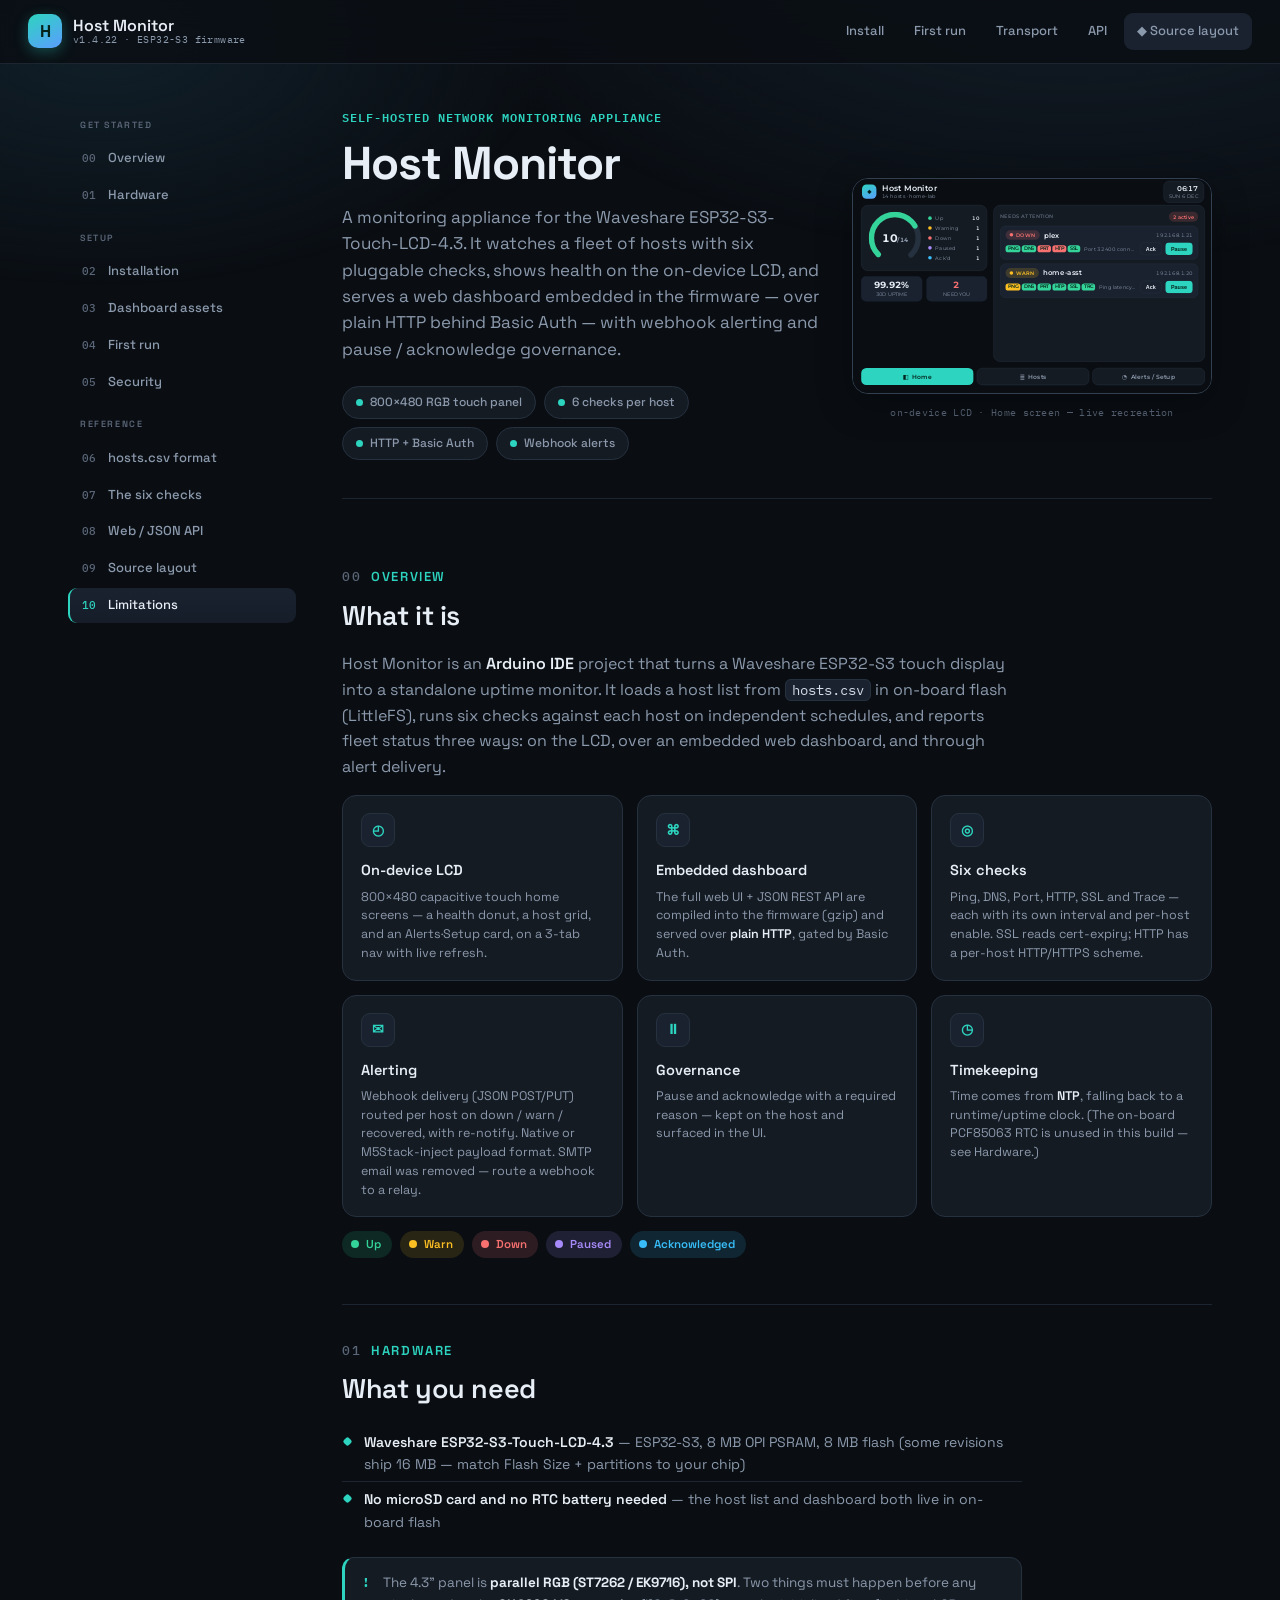
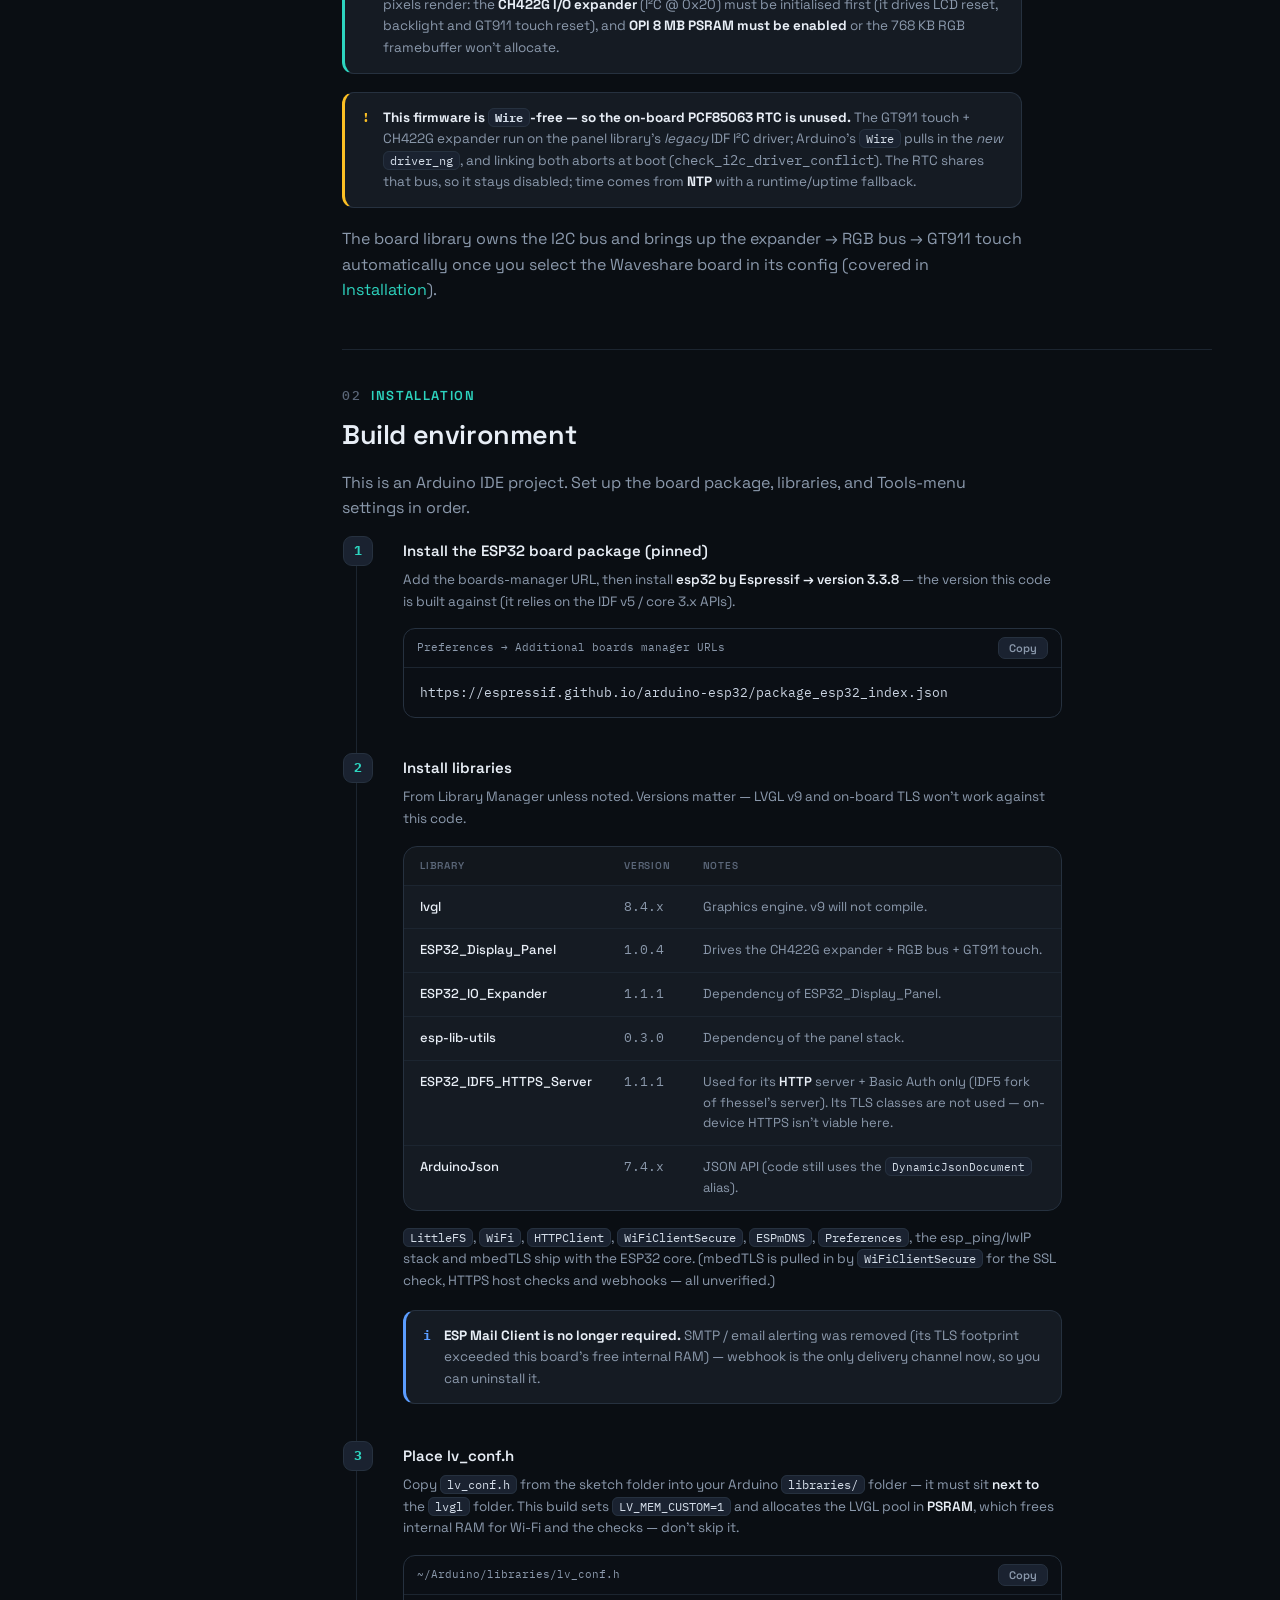
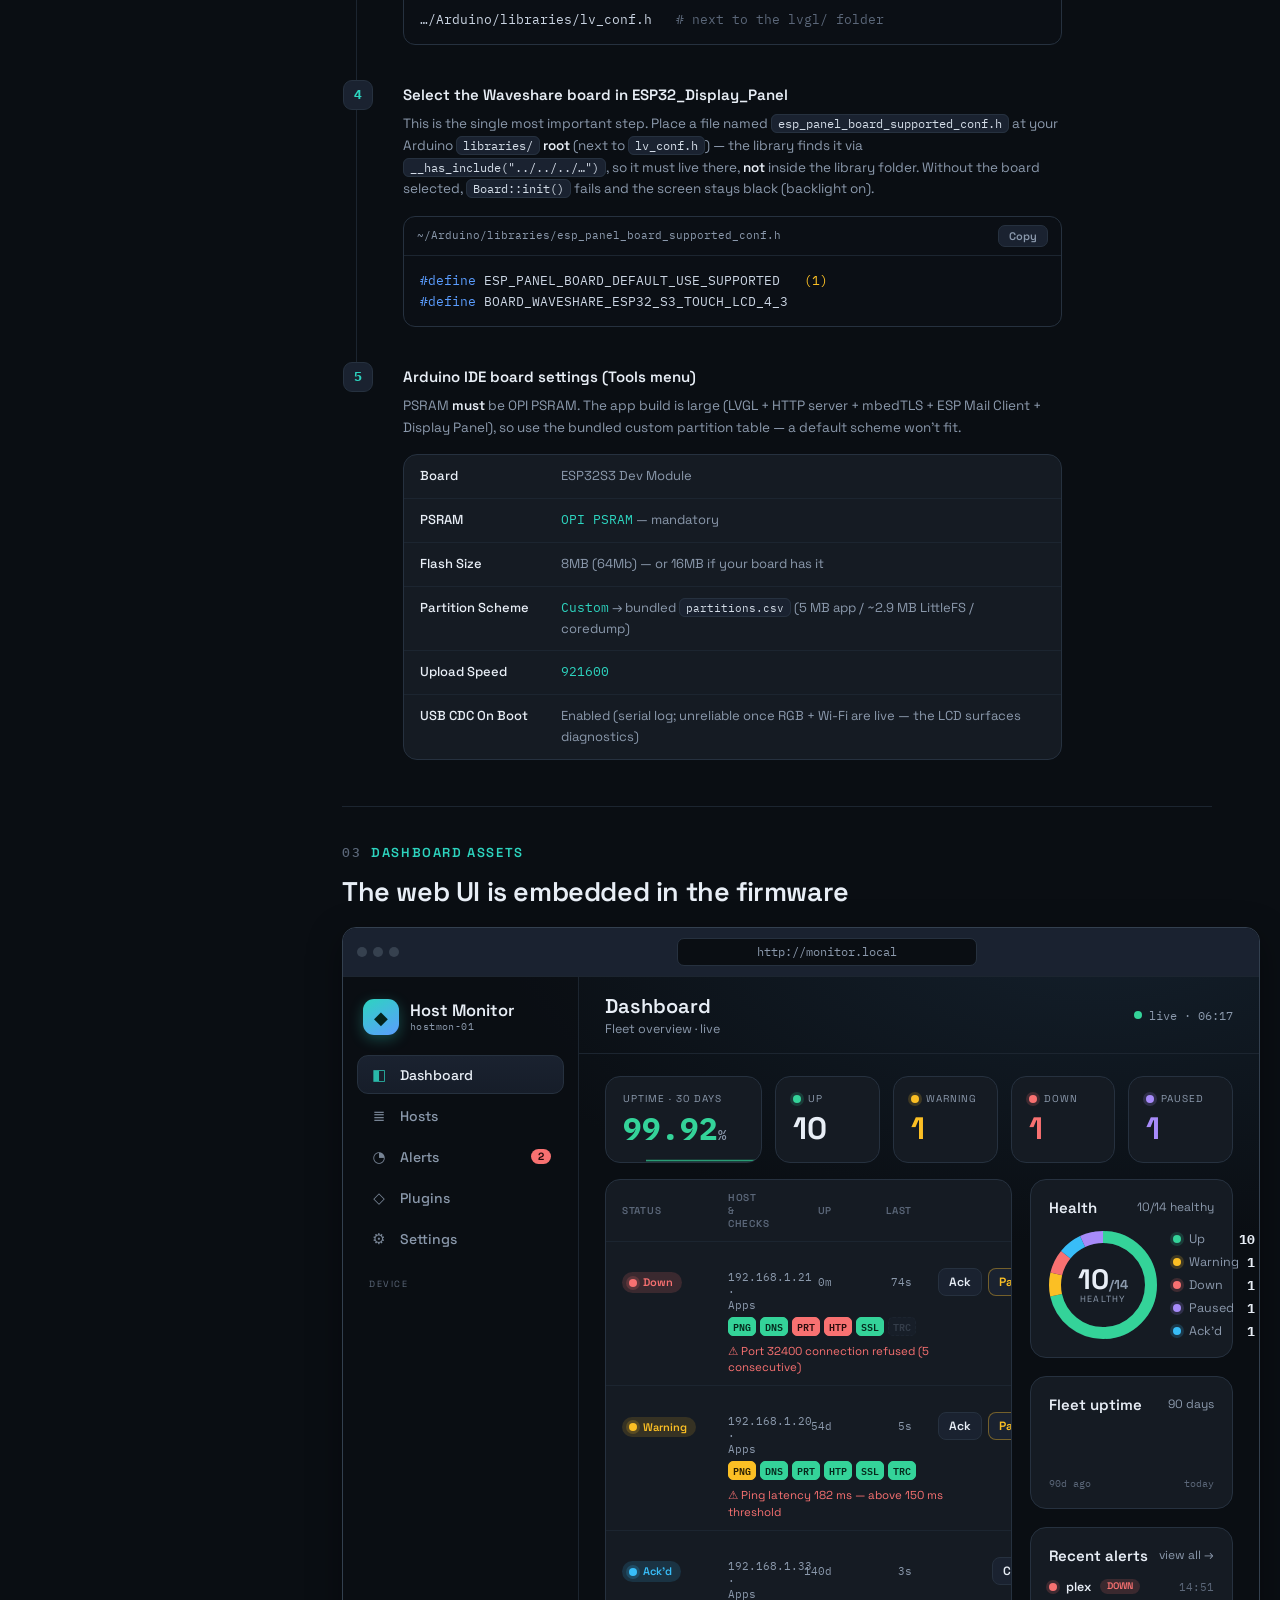
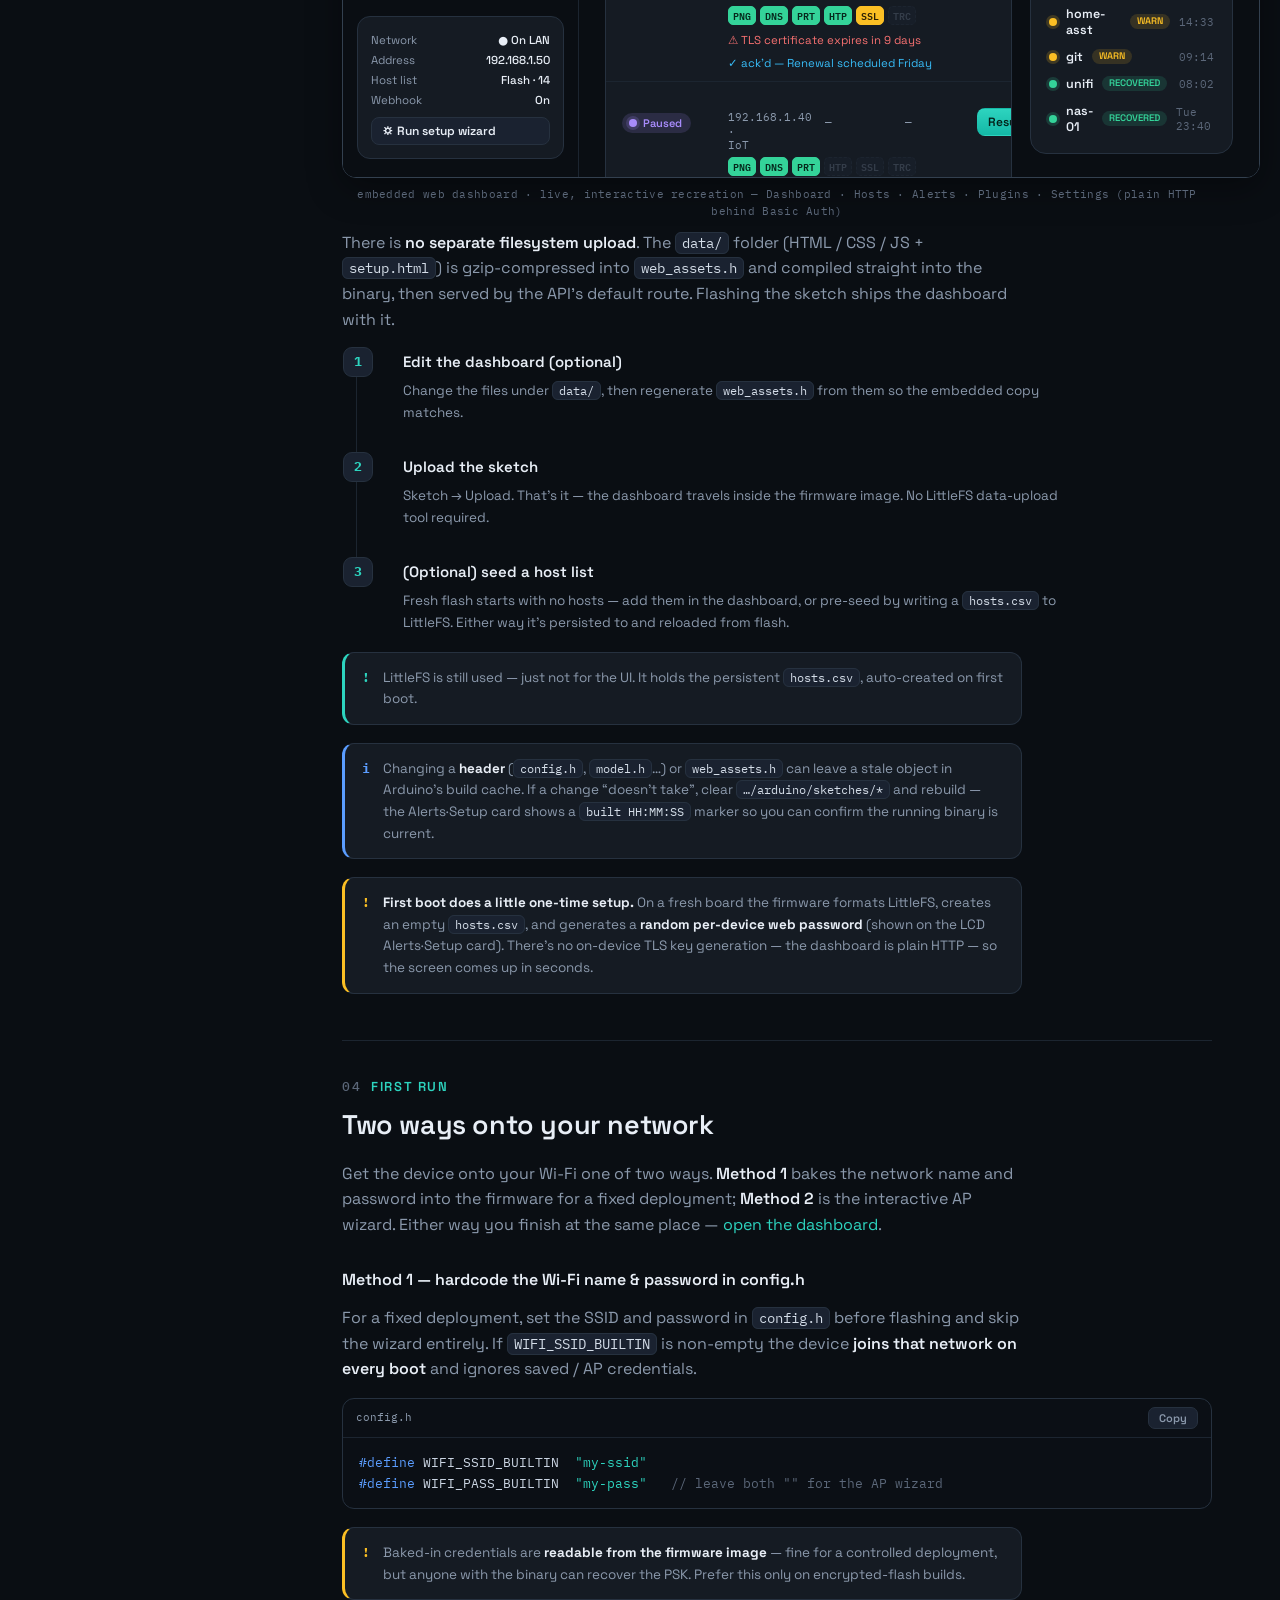
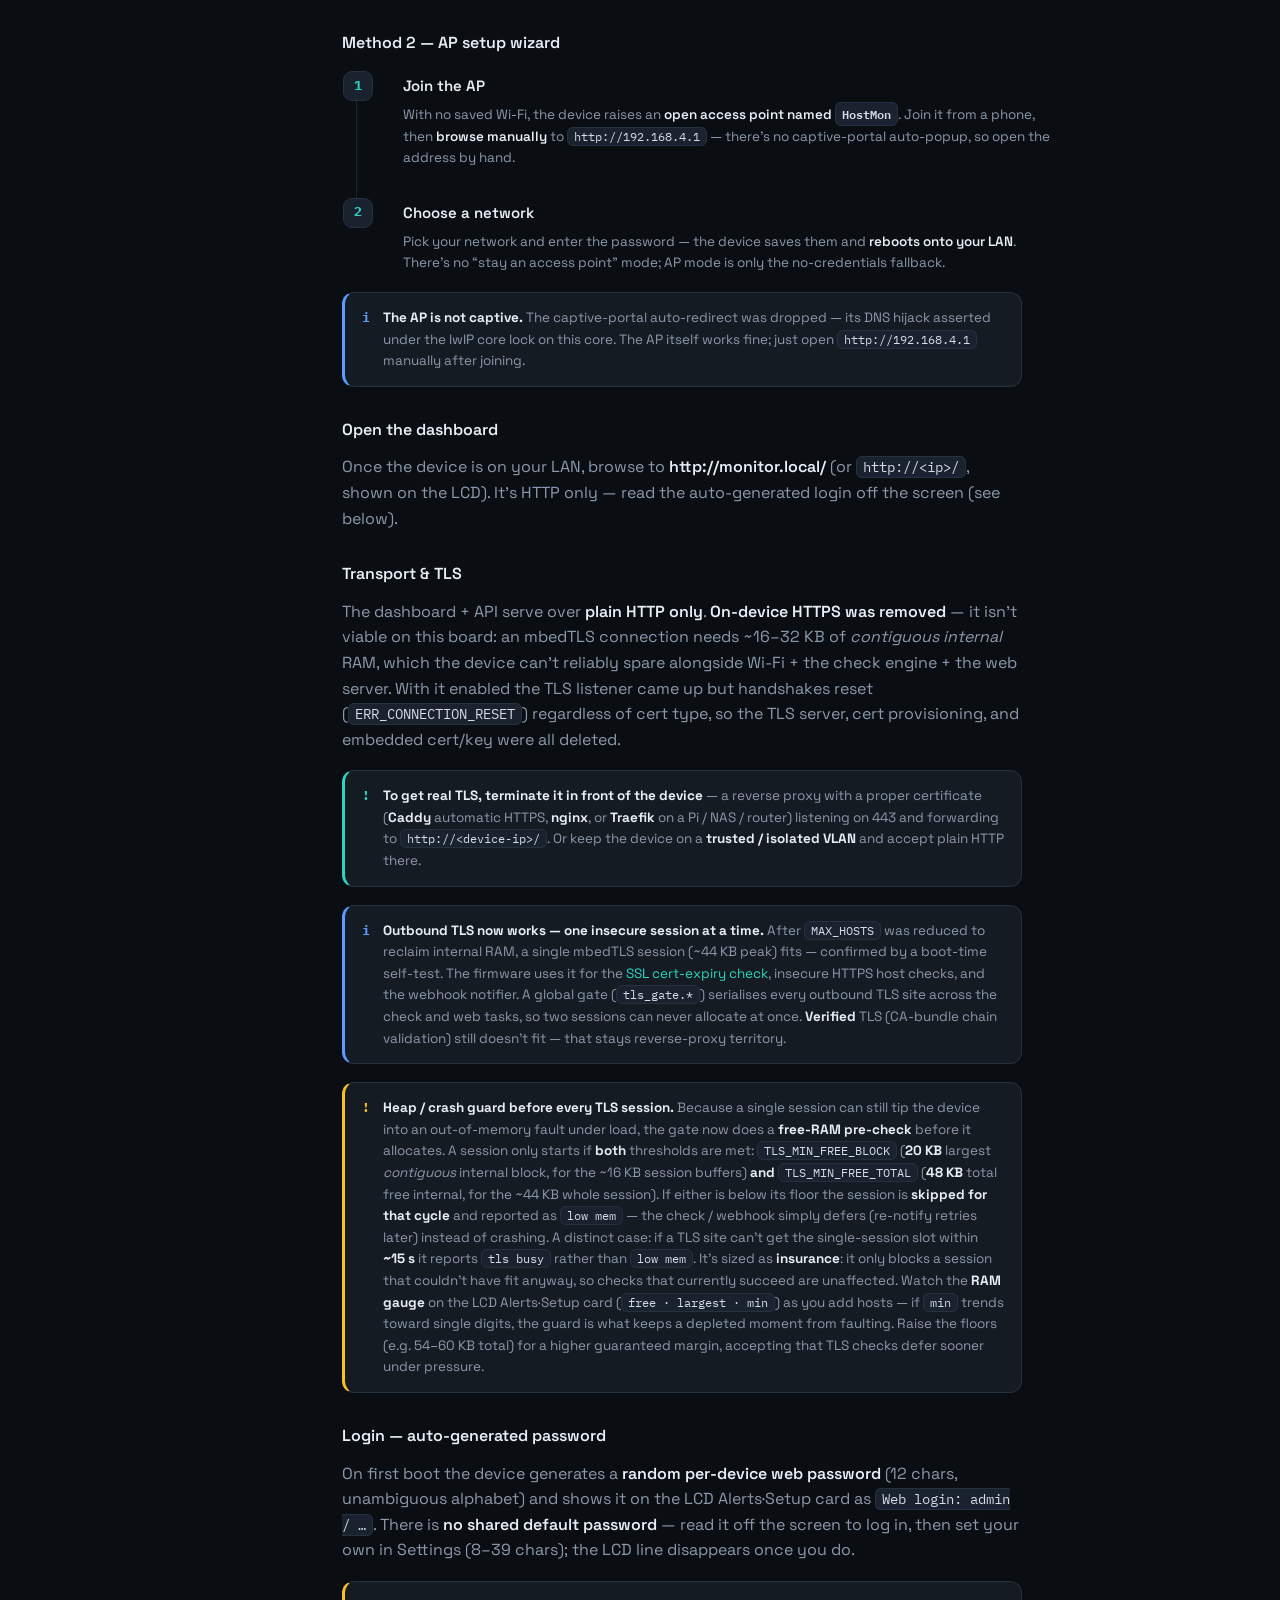
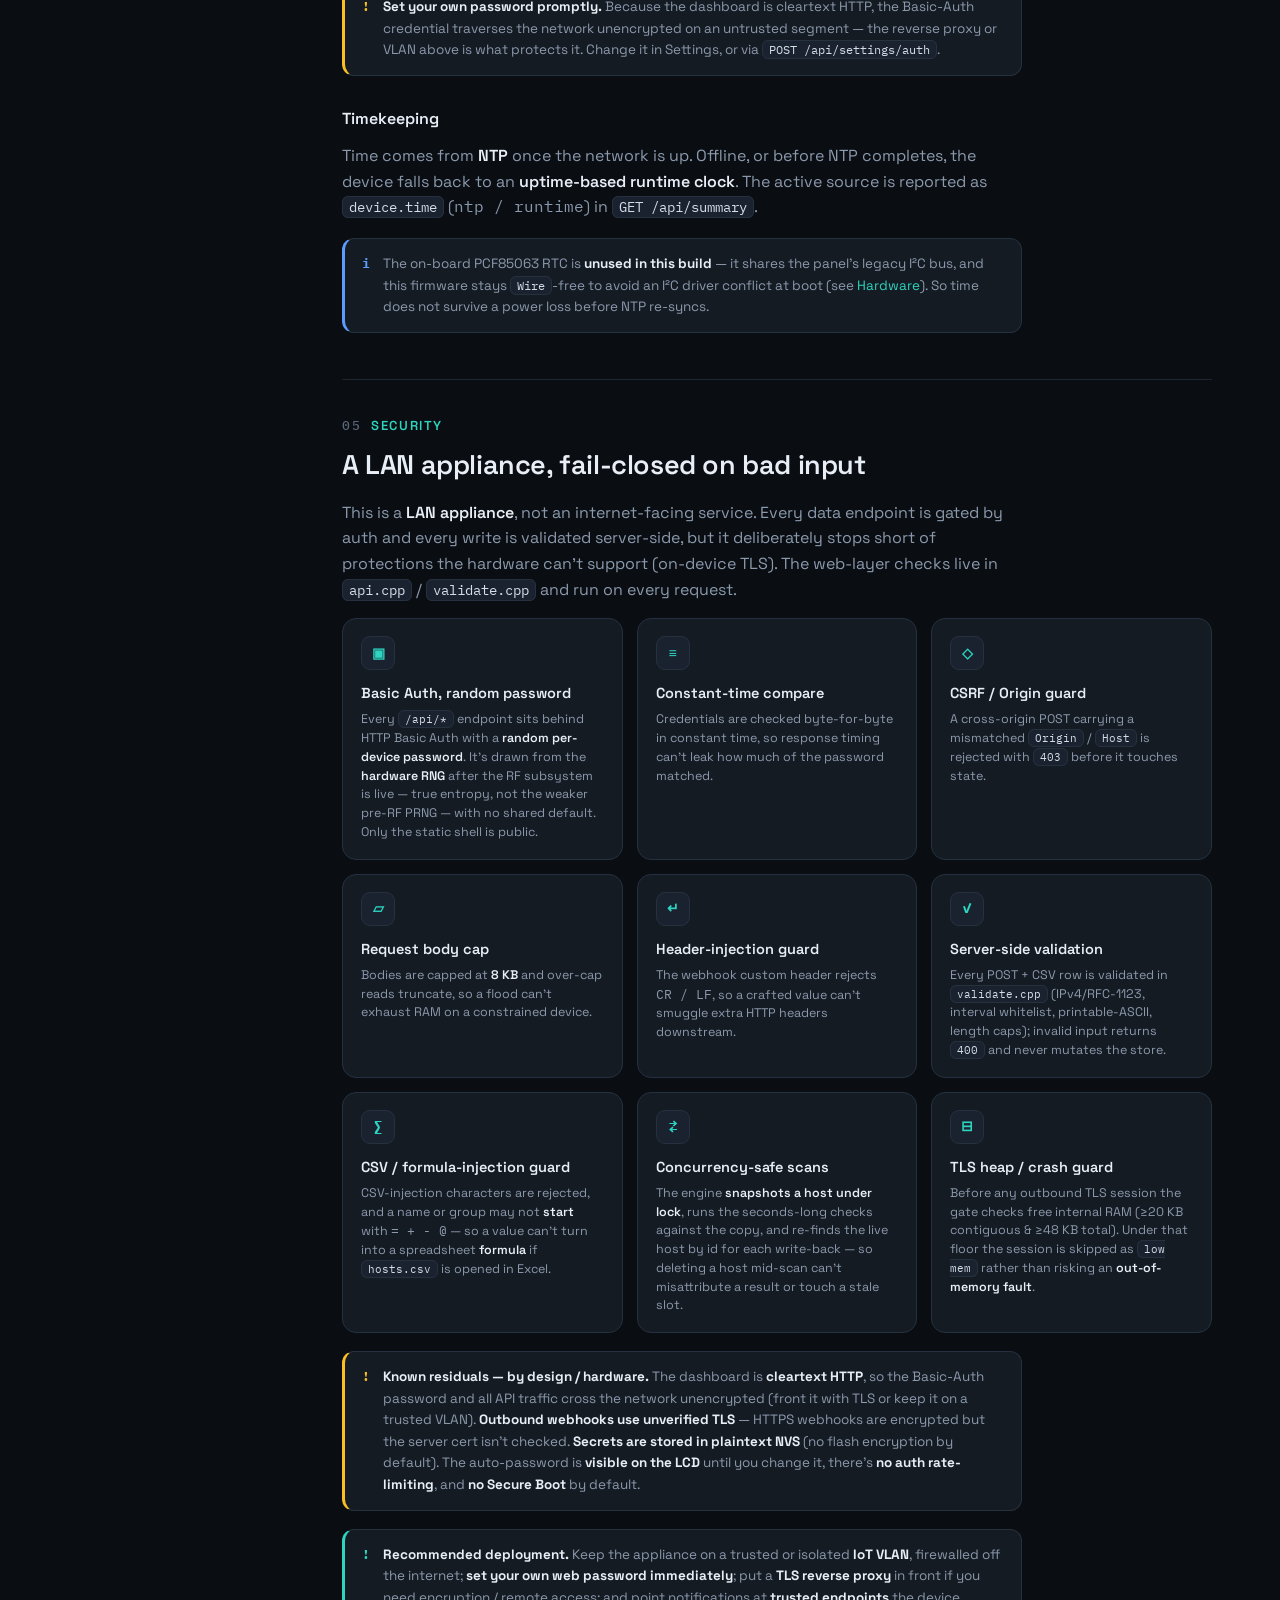
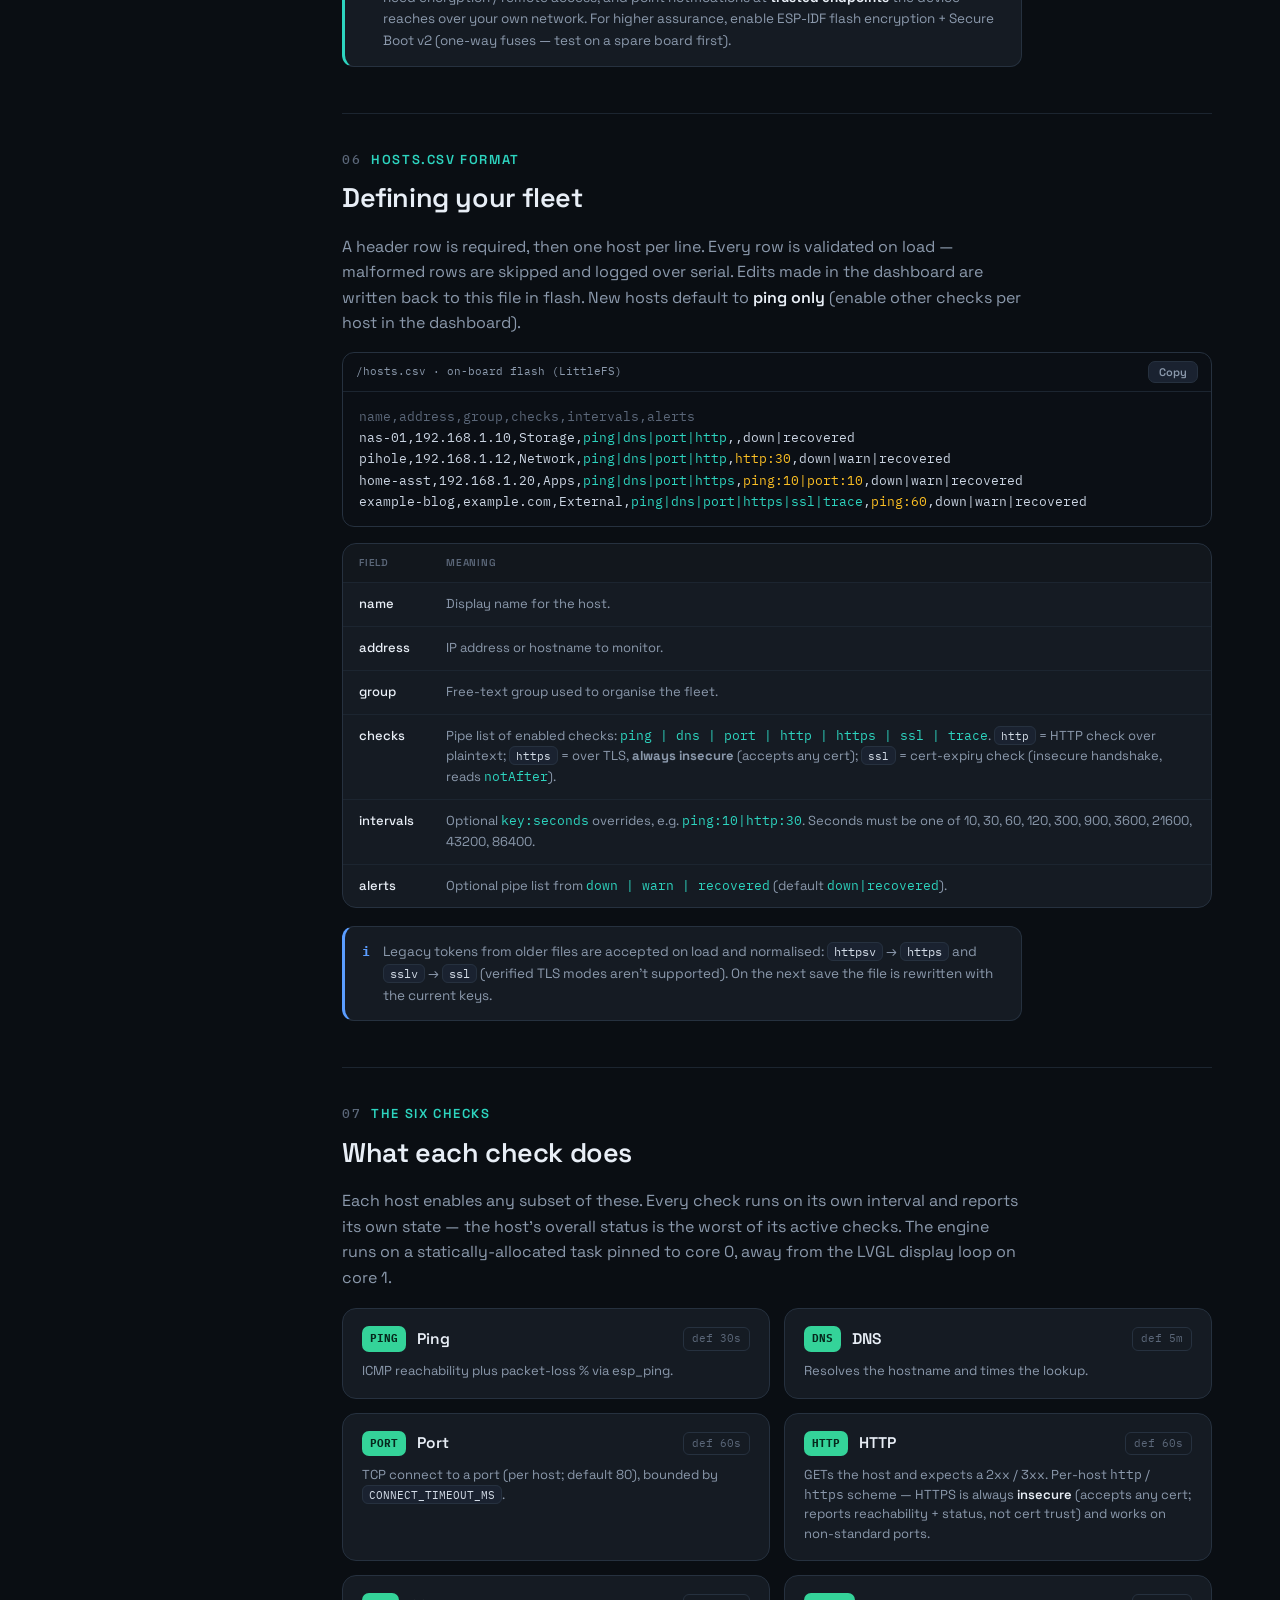
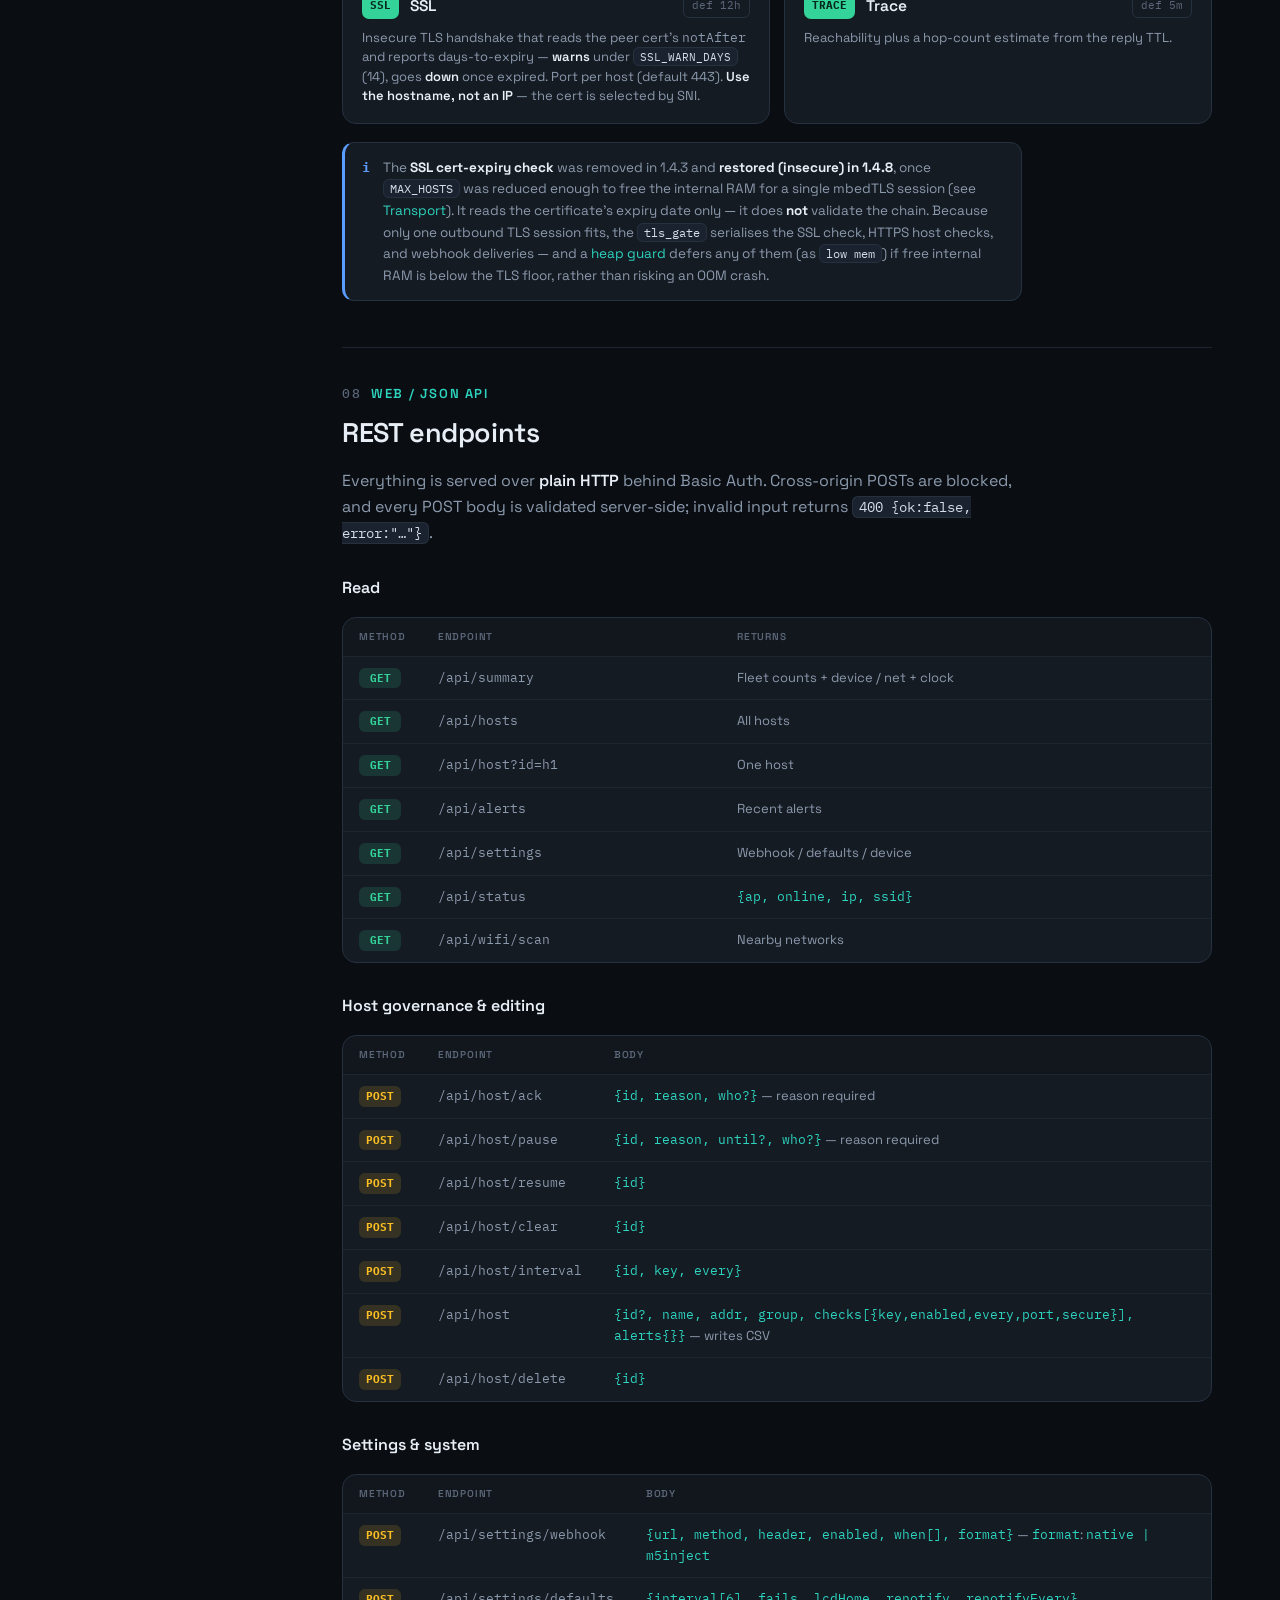
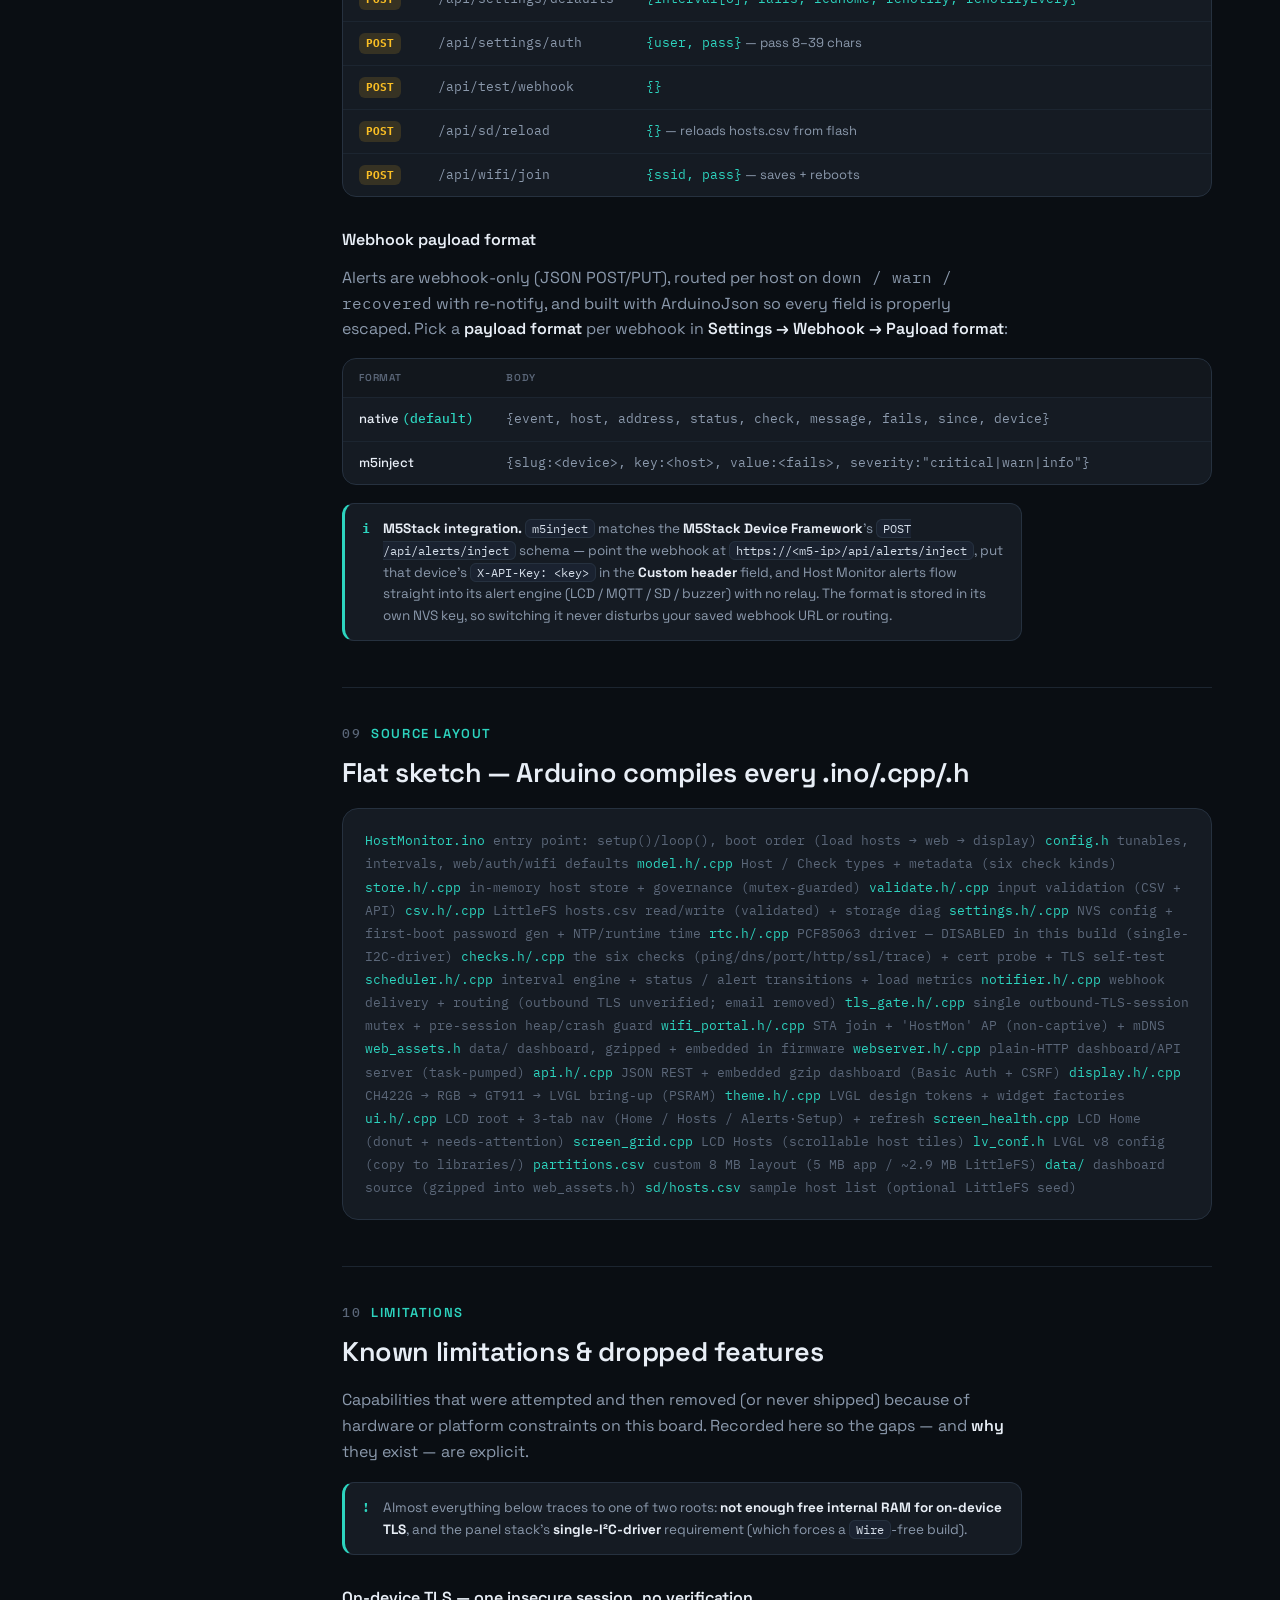
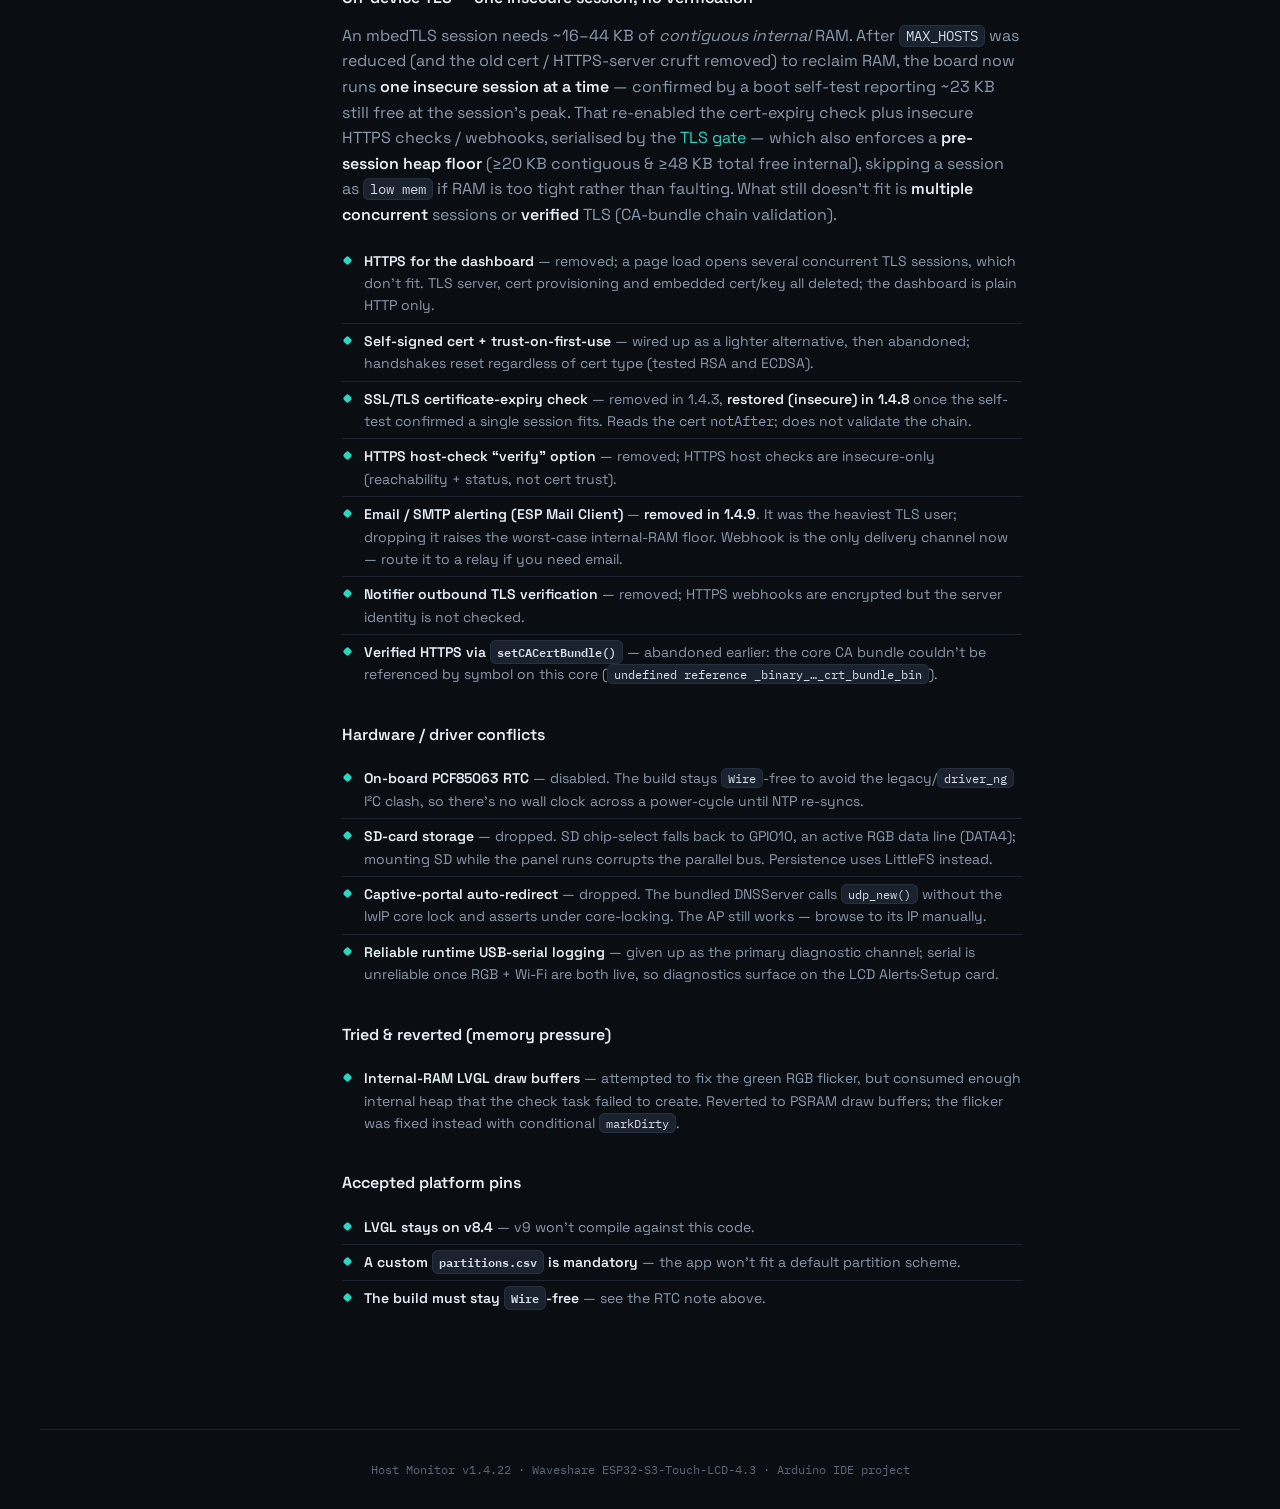
==== commit ef958352: "Updated to match readme" ====
--- a/index.html
+++ b/index.html
@@ -255,7 +255,7 @@
   <button class="menu-btn" id="menuBtn" aria-label="Menu">≡</button>
   <div class="brand">
     <div class="mk">H</div>
-    <div class="nm">Host Monitor<small>v1.4.18 · ESP32-S3 firmware</small></div>
+    <div class="nm">Host Monitor<small>v1.4.22 · ESP32-S3 firmware</small></div>
   </div>
   <div class="links">
     <a href="#install">Install</a>
@@ -506,7 +506,7 @@
     webhook:{enabled:true,url:'https://hooks.example.com/services/hostmon',method:'POST',
       header:'X-Auth-Token: ••••••••',when:['down','recovered'],ok:true,last:'200 OK · 08:02'},
     sd:{file:'/hosts.csv',count:hosts.length,synced:true},
-    device:{name:'hostmon-01',fw:'1.4.20',ip:'192.168.1.50',ssid:'home-lab-5g',ap:false,user:'admin'},
+    device:{name:'hostmon-01',fw:'1.4.22',ip:'192.168.1.50',ssid:'home-lab-5g',ap:false,user:'admin'},
   };
 
   function clockNow(){ const d=new Date(); return String(d.getHours()).padStart(2,'0')+':'+String(d.getMinutes()).padStart(2,'0'); }
@@ -711,7 +711,7 @@
         <div class="fcard"><div class="ic">◴</div><h4>On-device LCD</h4><p>800×480 capacitive touch home screens — a health donut, a host grid, and an Alerts·Setup card, on a 3-tab nav with live refresh.</p></div>
         <div class="fcard"><div class="ic">⌘</div><h4>Embedded dashboard</h4><p>The full web UI + JSON REST API are compiled into the firmware (gzip) and served over <strong>plain HTTP</strong>, gated by Basic Auth.</p></div>
         <div class="fcard"><div class="ic">◎</div><h4>Six checks</h4><p>Ping, DNS, Port, HTTP, SSL and Trace — each with its own interval and per-host enable. SSL reads cert-expiry; HTTP has a per-host HTTP/HTTPS scheme.</p></div>
-        <div class="fcard"><div class="ic">✉</div><h4>Alerting</h4><p>Webhook delivery (JSON POST/PUT) routed per host on down / warn / recovered, with re-notify. SMTP email was removed — route a webhook to a relay.</p></div>
+        <div class="fcard"><div class="ic">✉</div><h4>Alerting</h4><p>Webhook delivery (JSON POST/PUT) routed per host on down / warn / recovered, with re-notify. Native or M5Stack-inject payload format. SMTP email was removed — route a webhook to a relay.</p></div>
         <div class="fcard"><div class="ic">⏸</div><h4>Governance</h4><p>Pause and acknowledge with a required reason — kept on the host and surfaced in the UI.</p></div>
         <div class="fcard"><div class="ic">◷</div><h4>Timekeeping</h4><p>Time comes from <strong>NTP</strong>, falling back to a runtime/uptime clock. (The on-board PCF85063 RTC is unused in this build — see Hardware.)</p></div>
       </div>
@@ -1238,7 +1238,7 @@
     webhook:{enabled:true,url:'https://hooks.example.com/services/hostmon',method:'POST',
       header:'X-Auth-Token: ••••••••',when:['down','recovered'],ok:true,last:'200 OK · 08:02'},
     sd:{file:'/hosts.csv',count:hosts.length,synced:true},
-    device:{name:'hostmon-01',fw:'1.4.20',ip:'192.168.1.50',ssid:'home-lab-5g',ap:false,user:'admin'},
+    device:{name:'hostmon-01',fw:'1.4.22',ip:'192.168.1.50',ssid:'home-lab-5g',ap:false,user:'admin'},
   };
 
   function clockNow(){ const d=new Date(); return String(d.getHours()).padStart(2,'0')+':'+String(d.getMinutes()).padStart(2,'0'); }
@@ -2379,7 +2379,7 @@
       <div class="tbl"><table>
         <thead><tr><th style="width:74px">Method</th><th>Endpoint</th><th>Body</th></tr></thead>
         <tbody>
-          <tr><td><span class="method post">POST</span></td><td class="mono">/api/settings/webhook</td><td><span class="mono">{url, method, header, enabled, when[]}</span></td></tr>
+          <tr><td><span class="method post">POST</span></td><td class="mono">/api/settings/webhook</td><td><span class="mono">{url, method, header, enabled, when[], format}</span> — <span class="mono">format</span>: <span class="mono">native | m5inject</span></td></tr>
           <tr><td><span class="method post">POST</span></td><td class="mono">/api/settings/defaults</td><td><span class="mono">{interval[6], fails, lcdHome, renotify, renotifyEvery}</span></td></tr>
           <tr><td><span class="method post">POST</span></td><td class="mono">/api/settings/auth</td><td><span class="mono">{user, pass}</span> — pass 8–39 chars</td></tr>
           <tr><td><span class="method post">POST</span></td><td class="mono">/api/test/webhook</td><td><span class="mono">{}</span></td></tr>
@@ -2387,6 +2387,17 @@
           <tr><td><span class="method post">POST</span></td><td class="mono">/api/wifi/join</td><td><span class="mono">{ssid, pass}</span> — saves + reboots</td></tr>
         </tbody>
       </table></div>
+
+      <h3>Webhook payload format</h3>
+      <p>Alerts are webhook-only (JSON POST/PUT), routed per host on <span class="mono">down / warn / recovered</span> with re-notify, and built with ArduinoJson so every field is properly escaped. Pick a <strong>payload format</strong> per webhook in <strong>Settings → Webhook → Payload format</strong>:</p>
+      <div class="tbl"><table>
+        <thead><tr><th style="width:120px">Format</th><th>Body</th></tr></thead>
+        <tbody>
+          <tr><td>native <span class="mono">(default)</span></td><td class="mono">{event, host, address, status, check, message, fails, since, device}</td></tr>
+          <tr><td>m5inject</td><td class="mono">{slug:&lt;device&gt;, key:&lt;host&gt;, value:&lt;fails&gt;, severity:"critical|warn|info"}</td></tr>
+        </tbody>
+      </table></div>
+      <div class="note teal"><span class="ic">i</span><div><b>M5Stack integration.</b> <code class="inl">m5inject</code> matches the <b>M5Stack Device Framework</b>'s <code class="inl">POST /api/alerts/inject</code> schema — point the webhook at <code class="inl">https://&lt;m5-ip&gt;/api/alerts/inject</code>, put that device's <code class="inl">X-API-Key: &lt;key&gt;</code> in the <b>Custom header</b> field, and Host Monitor alerts flow straight into its alert engine (LCD / MQTT / SD / buzzer) with no relay. The format is stored in its own NVS key, so switching it never disturbs your saved webhook URL or routing.</div></div>
       <div class="divider"></div>
     </section>
 
@@ -2468,7 +2479,7 @@
   </main>
 </div>
 
-<footer>Host Monitor v1.4.18 · Waveshare ESP32-S3-Touch-LCD-4.3 · Arduino IDE project</footer>
+<footer>Host Monitor v1.4.22 · Waveshare ESP32-S3-Touch-LCD-4.3 · Arduino IDE project</footer>
 
 <script>
 // ---- copy buttons ----
